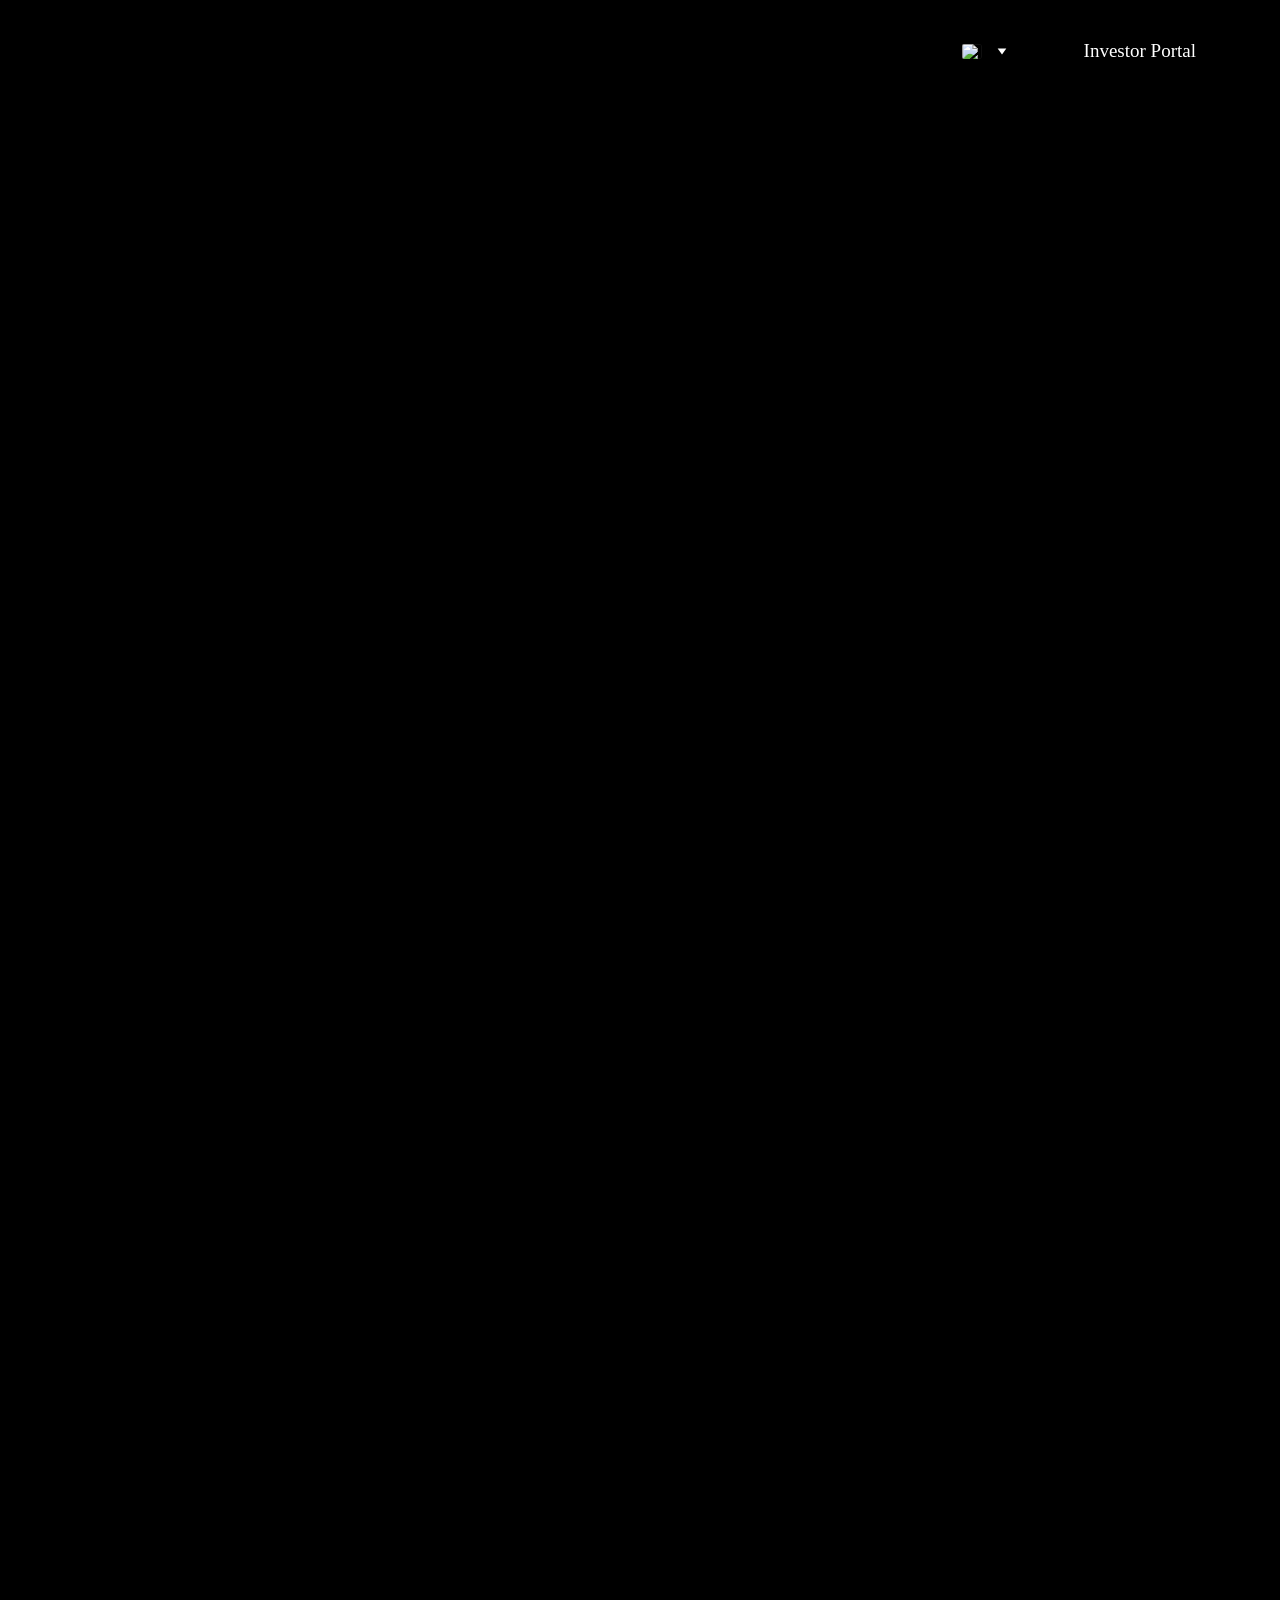
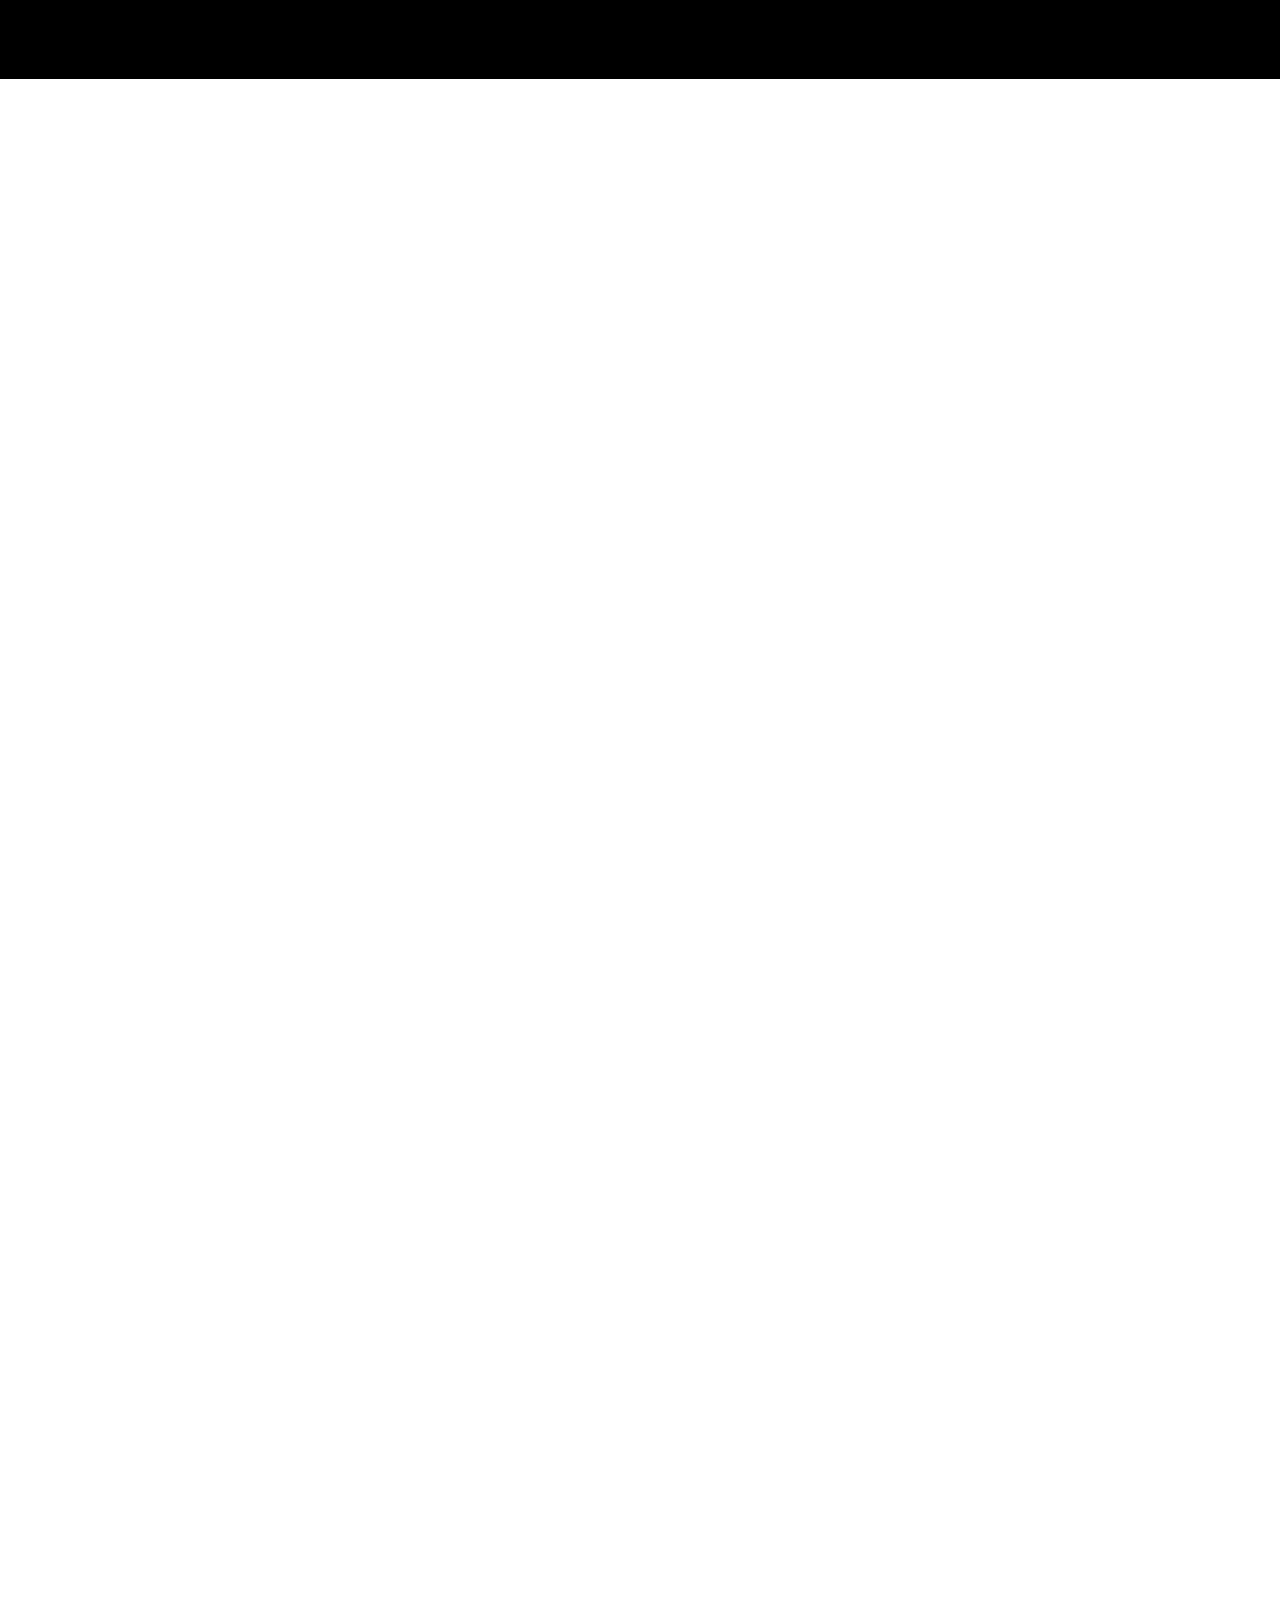
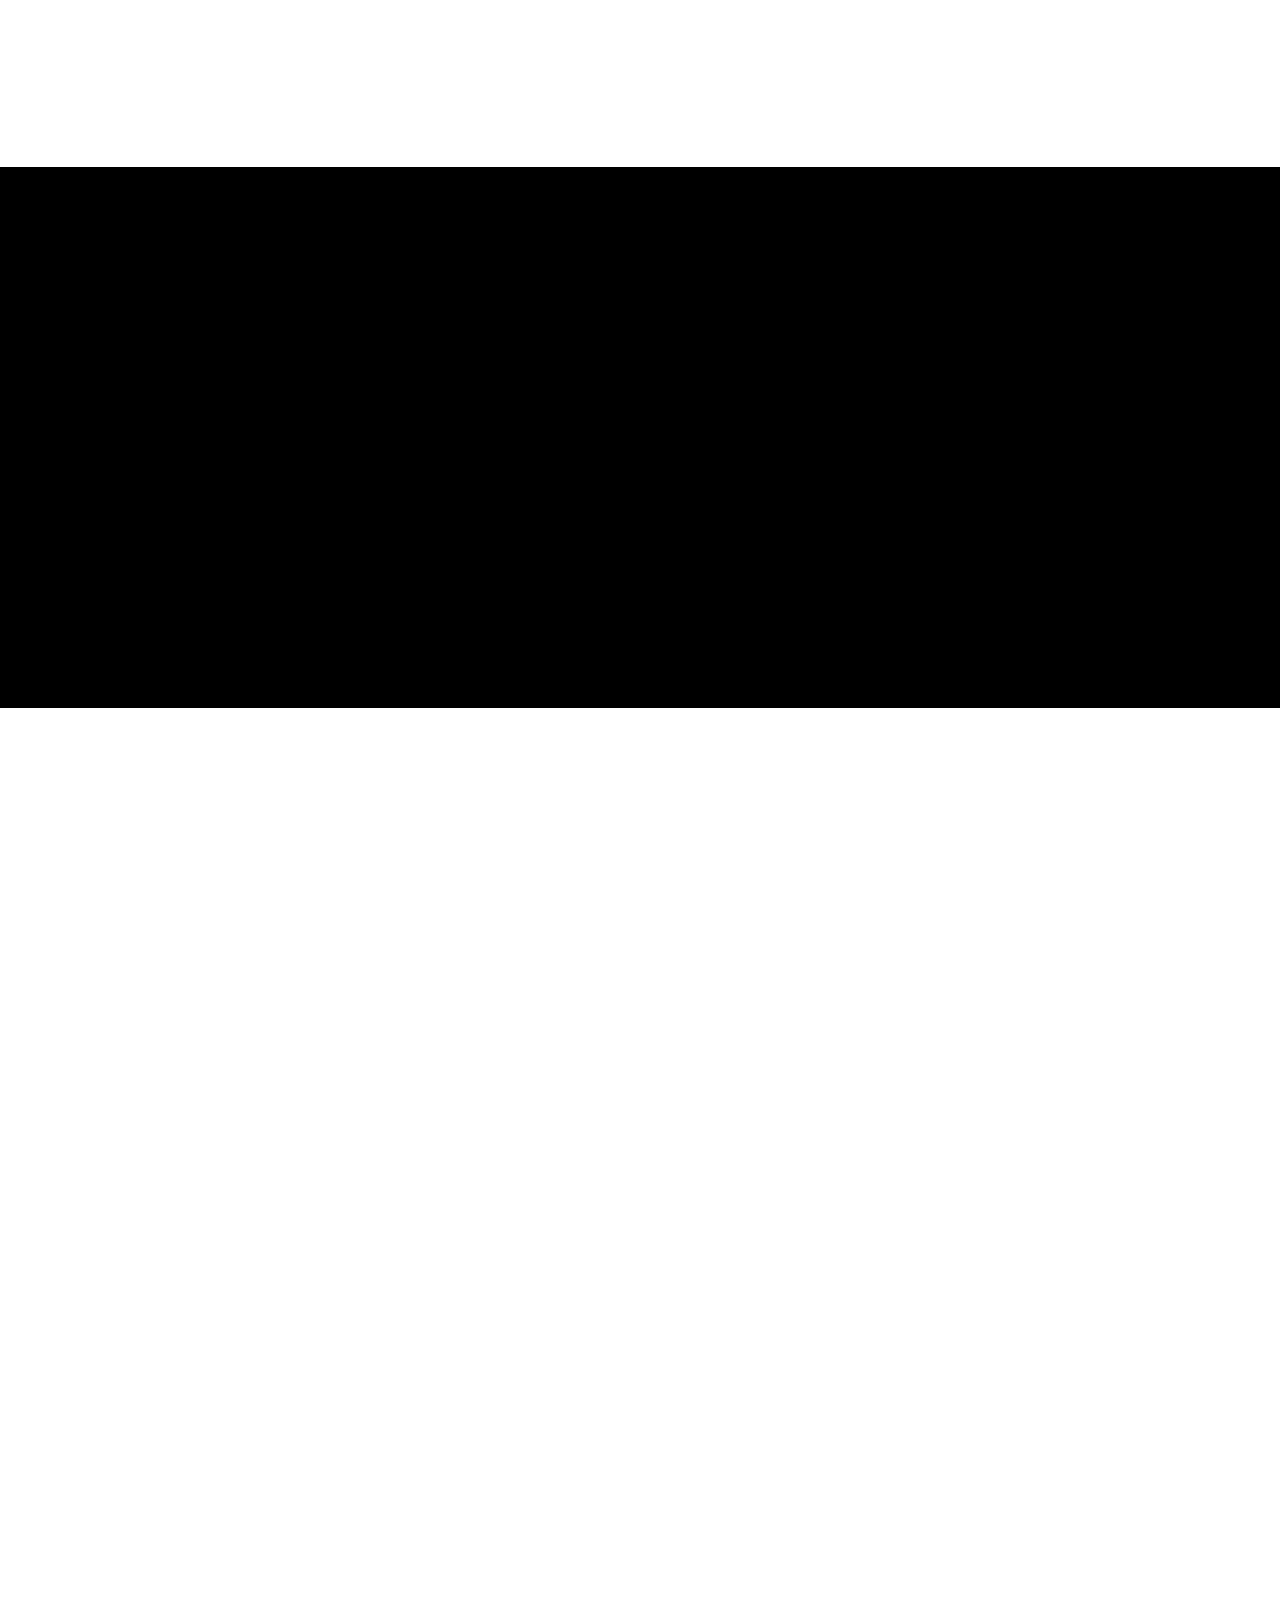
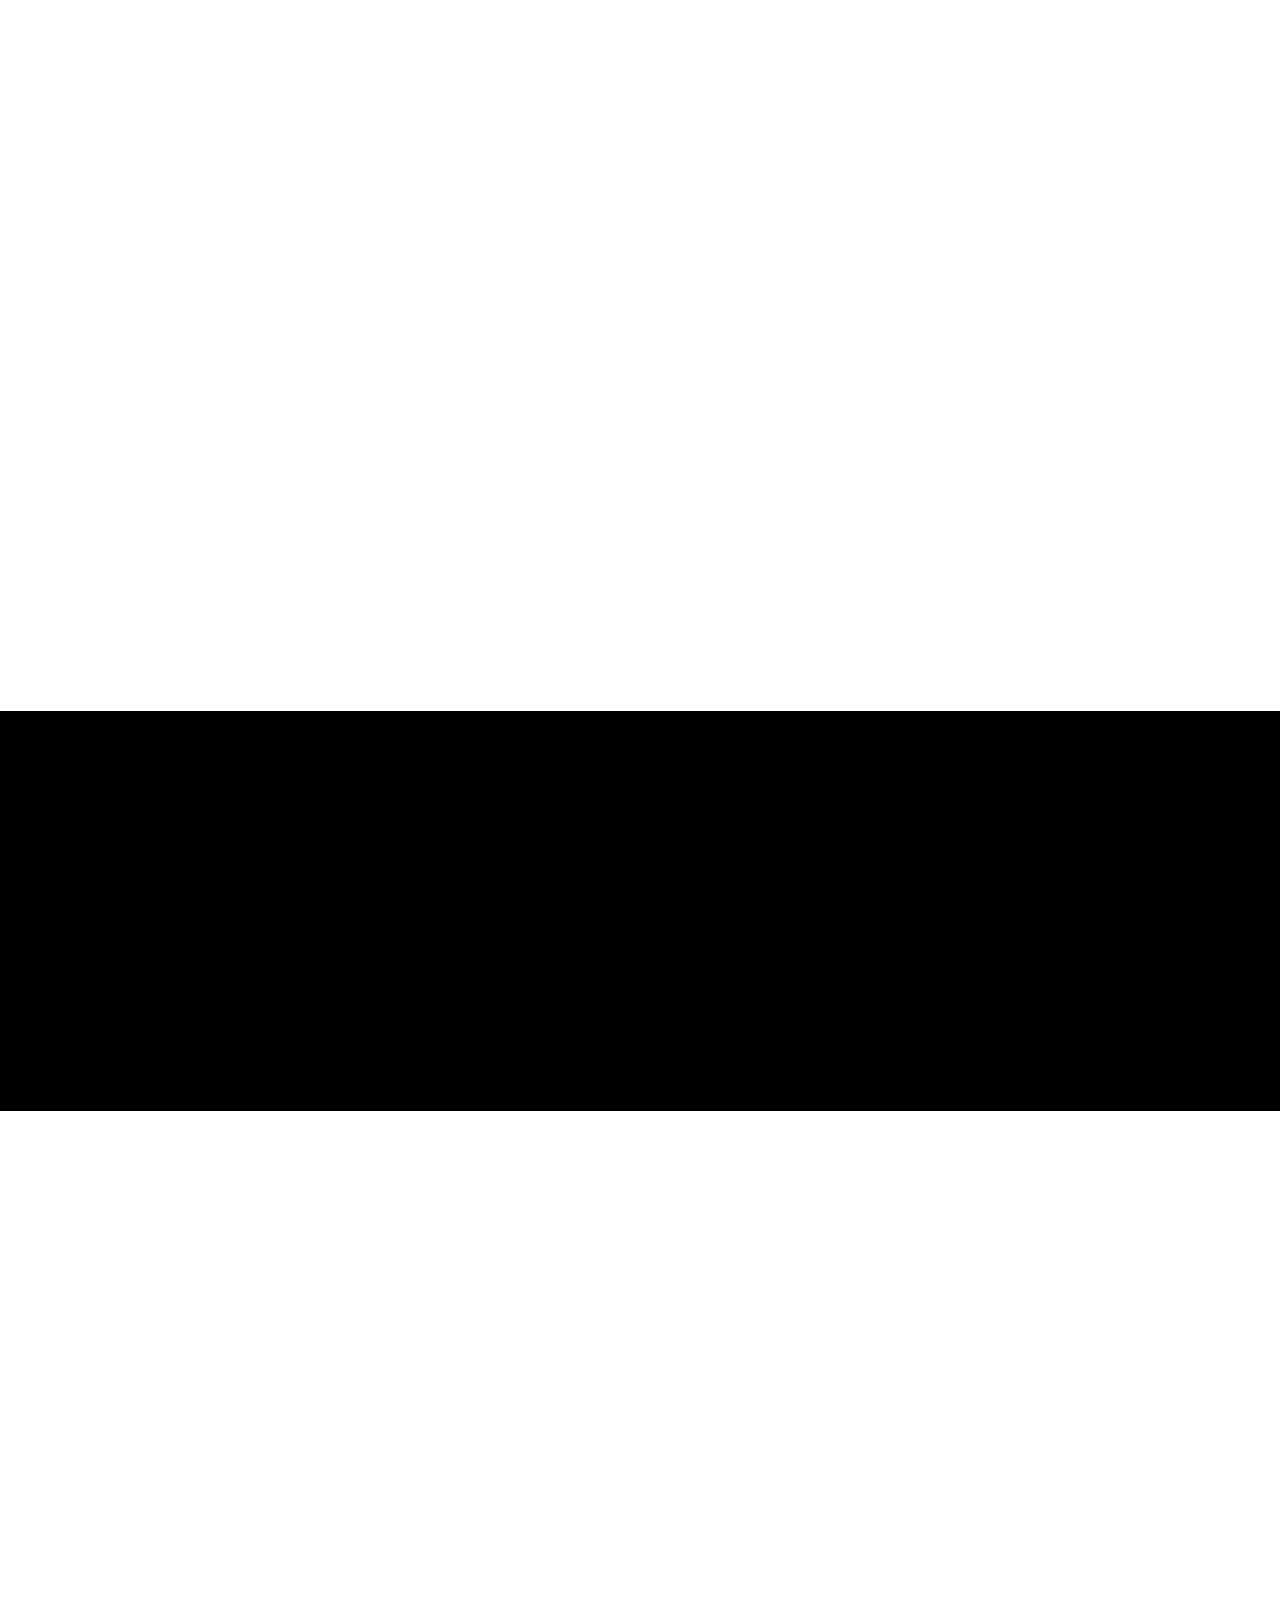
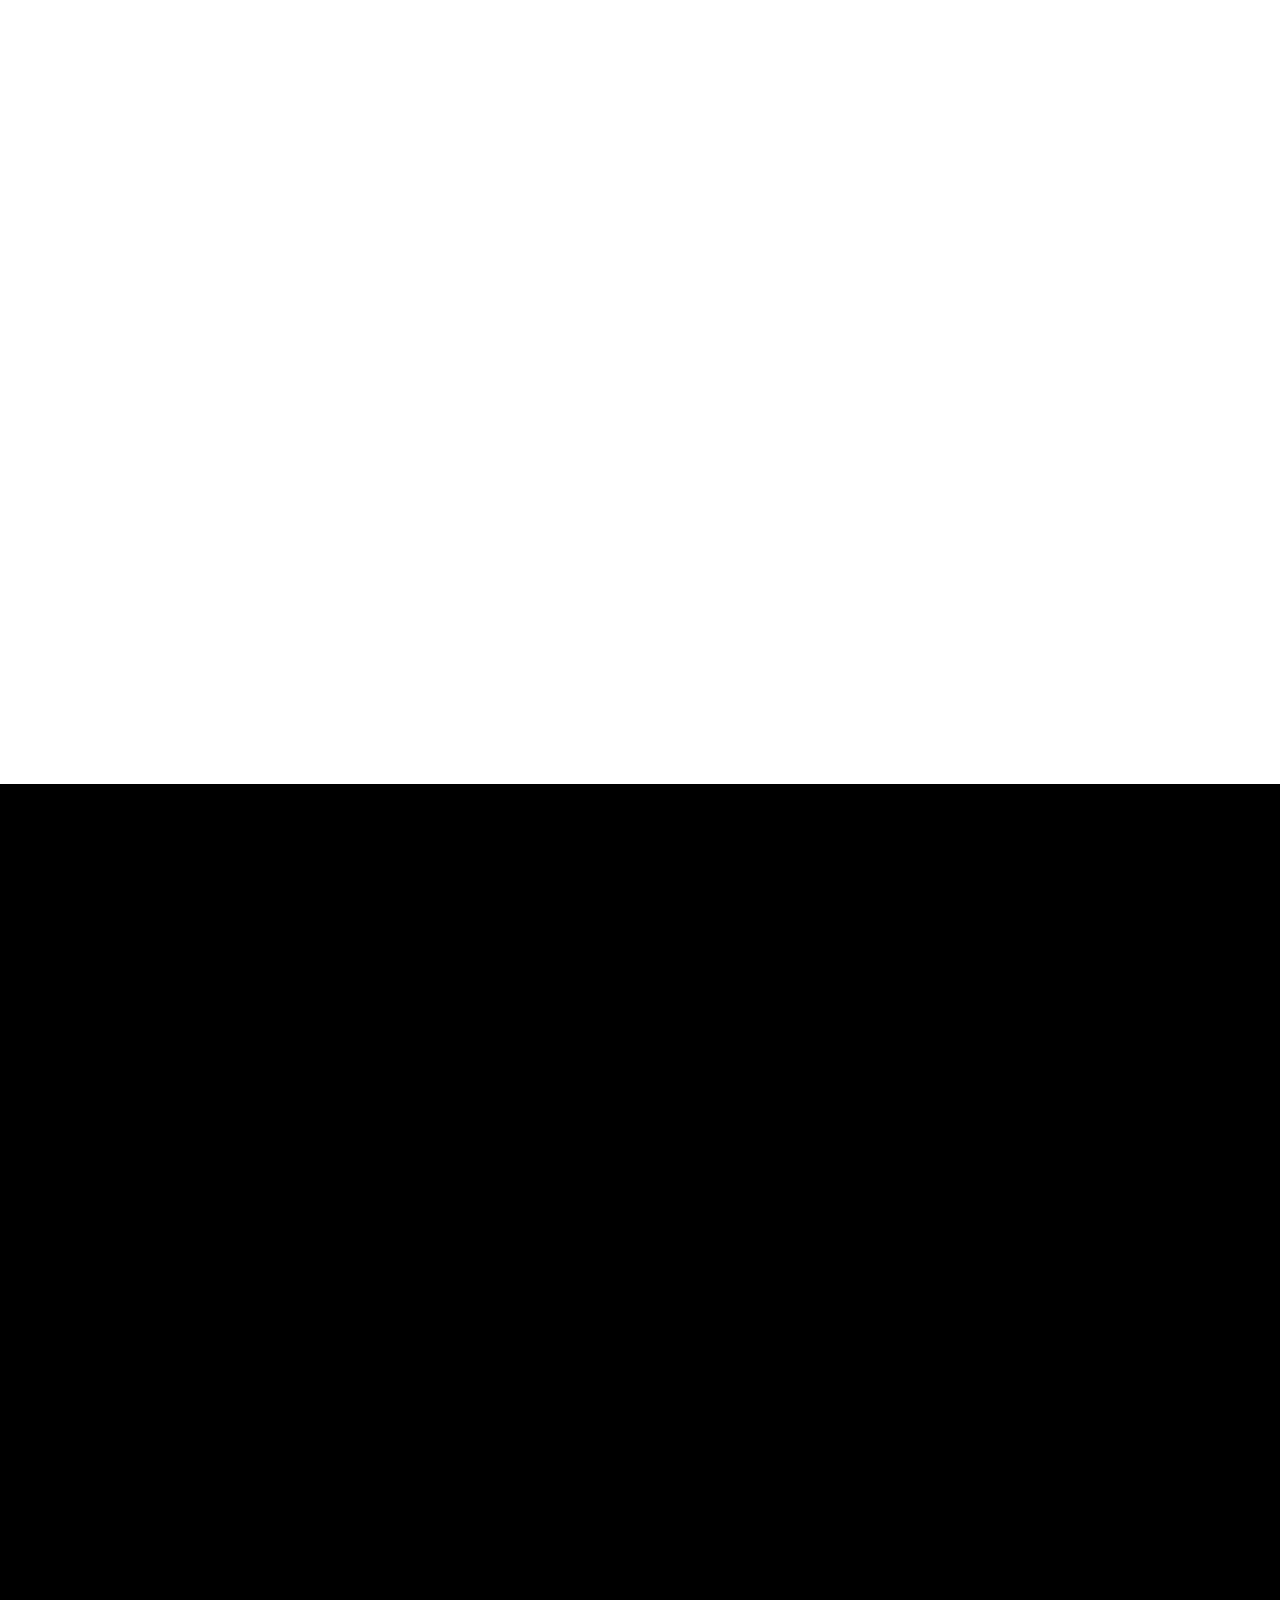
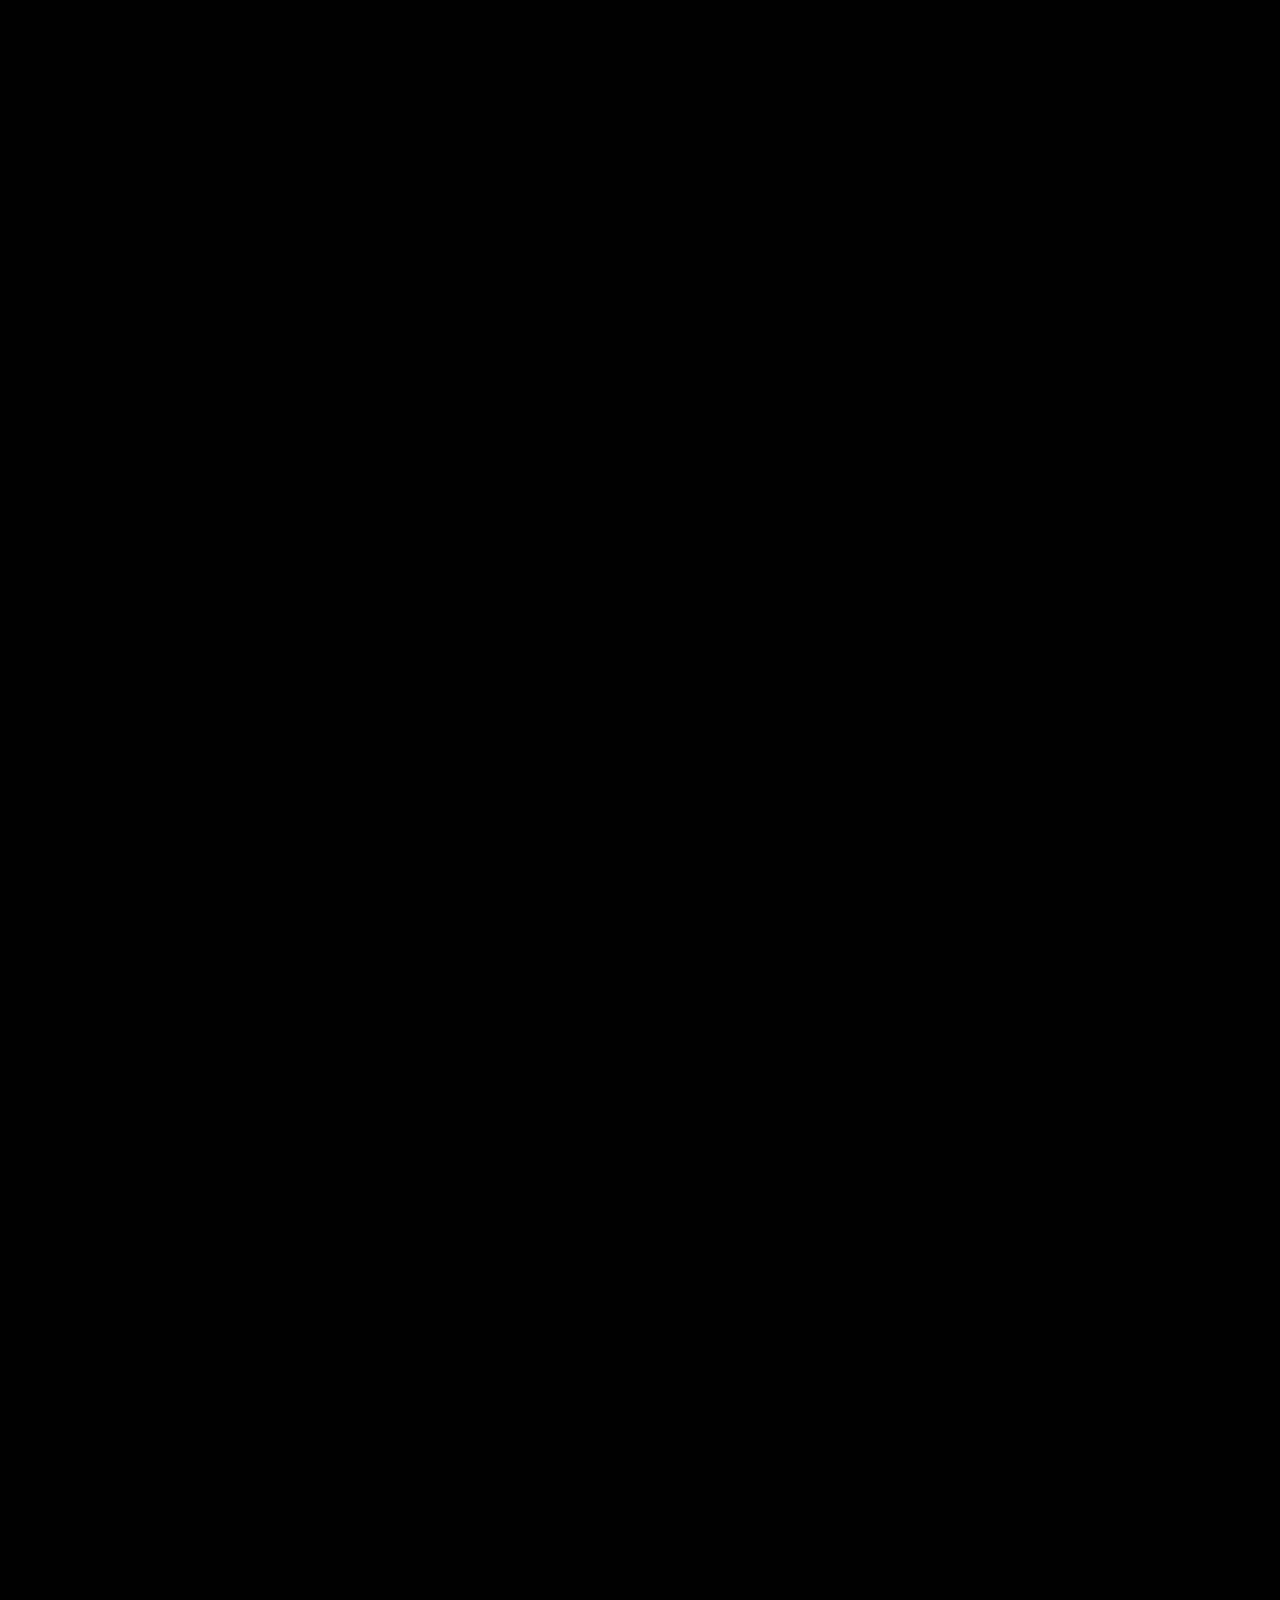
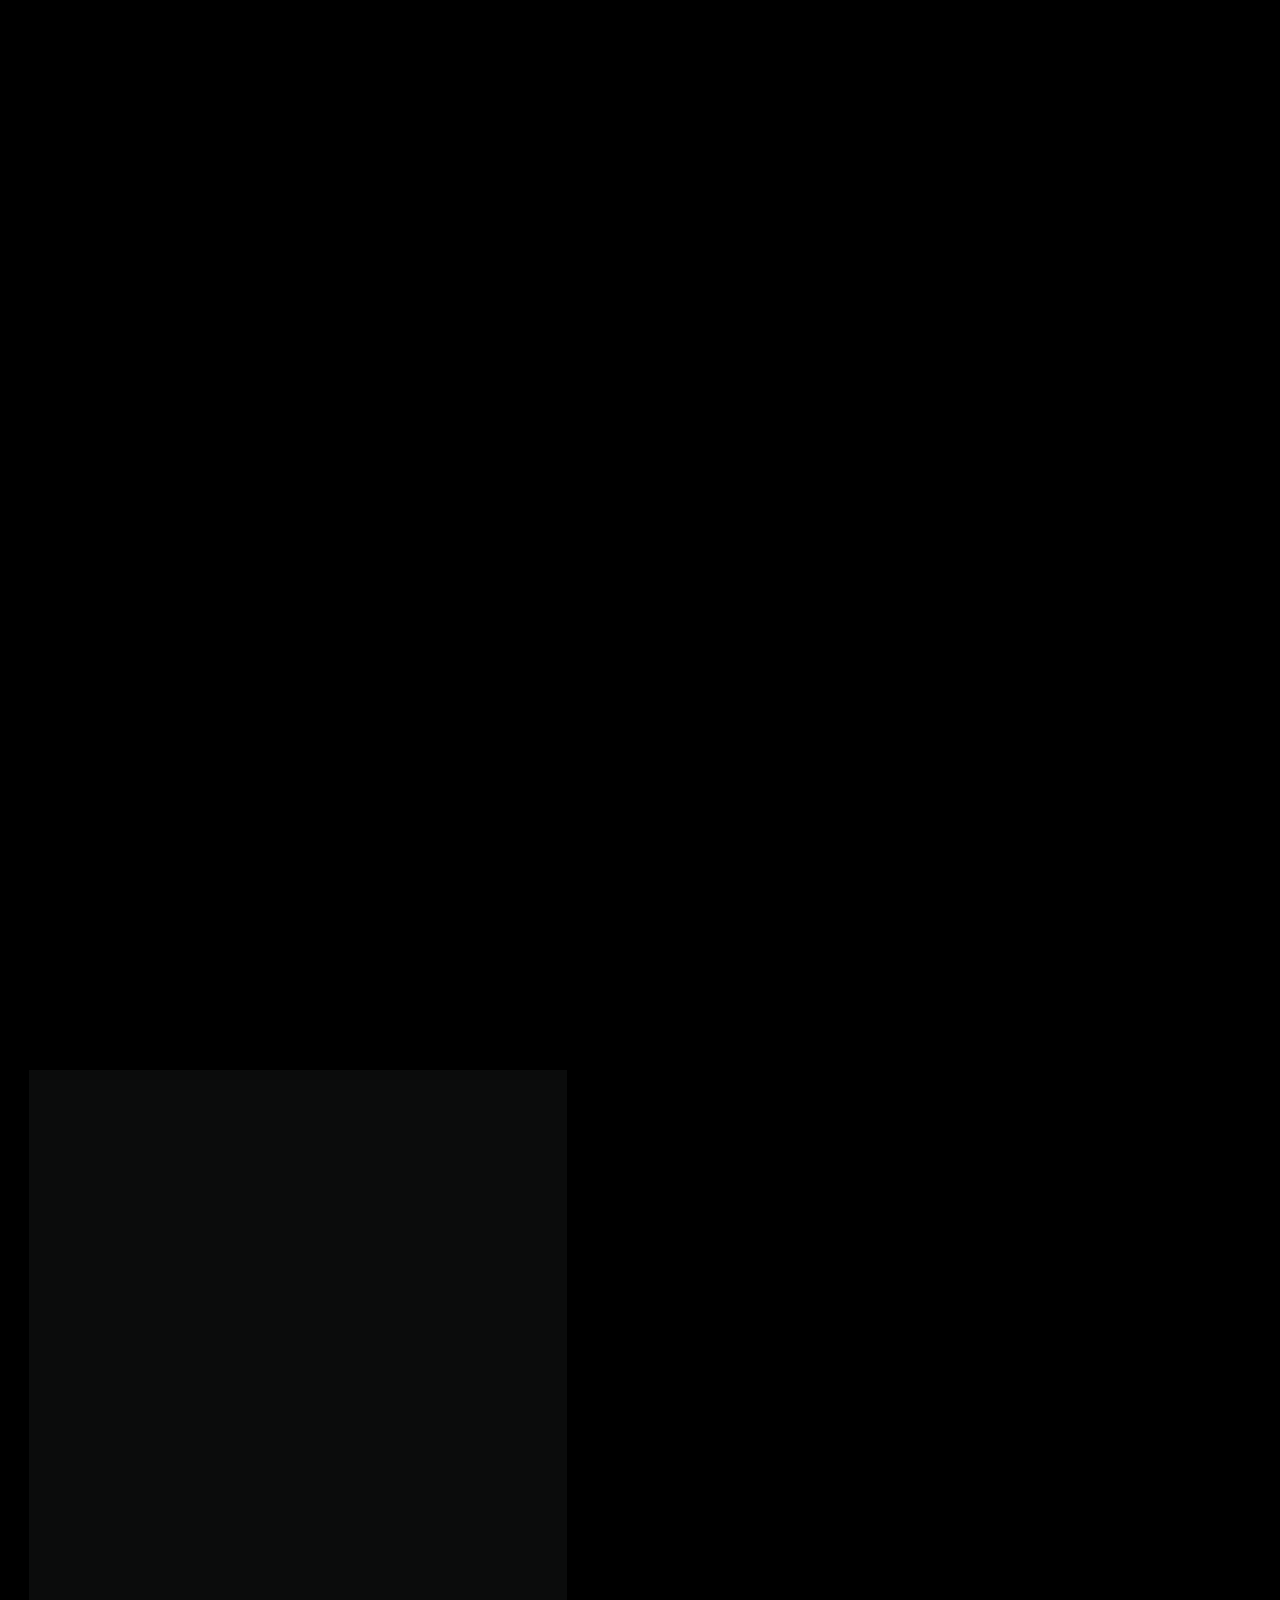
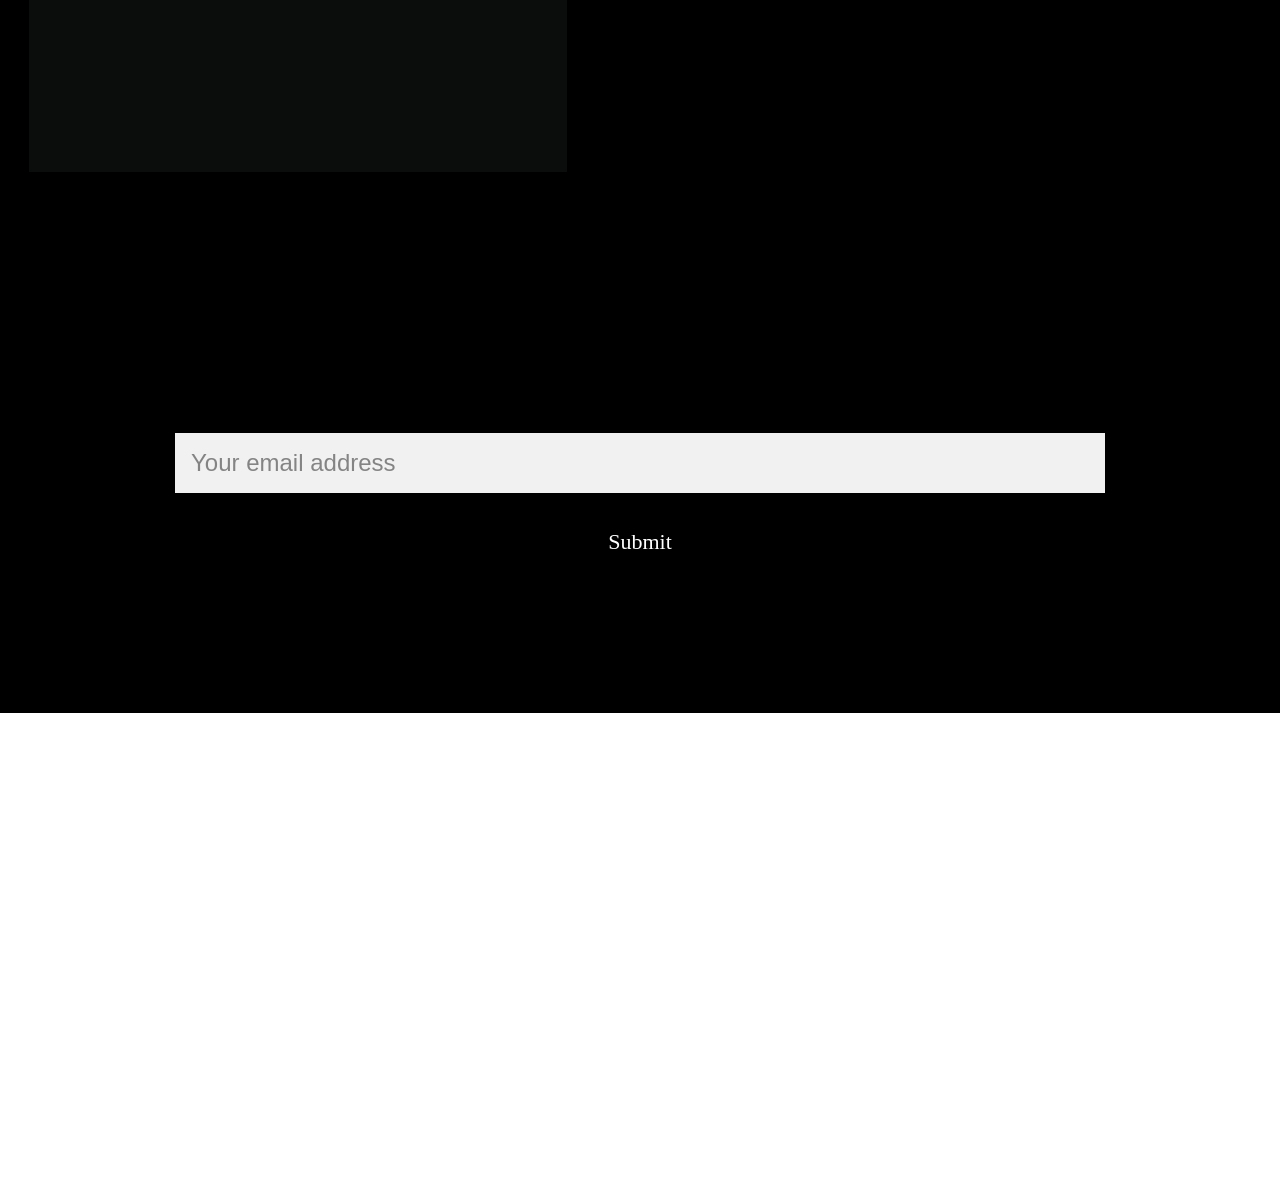
==== index.html @ 1dcb0bf4 "Initial commit: QuantumCrypto static site" ====
<!DOCTYPE html><html lang="en-GB"> <head><meta charset="utf-8"><meta name="viewport" content="width=device-width, initial-scale=1.0"><meta name="generator" content="Hostinger Website Builder"><script type="application/ld+json">{"@context":"https://schema.org/","name":"About","url":"https://jp.jerrypsy.top/quantumcrypto/","inLanguage":"en-GB","@type":"WebSite"}</script><!--[--><link rel="preconnect" href="/quantumcrypto/assets.zyrosite.com"><!----><!----><!----><!----><!--[--><link rel="alternate" hreflang="x-default" href="/quantumcrypto/"><link rel="alternate" hreflang="en" href="/quantumcrypto/"><link rel="alternate" hreflang="zh" href="/quantumcrypto/zh/"><!--]--><link href="/quantumcrypto/cdn.zyrosite.com/u1/google-fonts/font-faces.css" rel="preconnect" crossorigin="true"><link href="/quantumcrypto/cdn.zyrosite.com/u1/google-fonts/font-faces.css" rel="preload" as="style"><link href="/quantumcrypto/cdn.zyrosite.com/u1/google-fonts/font-faces.css" rel="stylesheet" referrerpolicy="no-referrer"><title>About</title><!----><link rel="icon" size="16x16" href="data:;base64,iVBORw0KGgo="><link rel="icon" size="32x32" href="data:;base64,iVBORw0KGgo="><link rel="icon" size="192x192" href="data:;base64,iVBORw0KGgo="><link rel="apple-touch-icon" href="data:;base64,iVBORw0KGgo="><meta content="https://jp.jerrypsy.top/quantumcrypto/" property="og:url"><link rel="canonical" href="/quantumcrypto/"><meta content="About" property="og:title"><meta name="twitter:title" content="About"><meta content="website" property="og:type"><!----><!----><!----><!----><meta property="og:image"><meta name="twitter:image"><meta content="" property="og:image:alt"><meta content="" name="twitter:image:alt"><meta name="twitter:card" content="summary_large_image"><!----><!--]--><style>
	
		@font-face {
			font-family: Basis Grotesque Arabic Pro Lt Regular;
			src: url('/quantumcrypto/assets.zyrosite.com/Awv4Vl5gaViG4ZW0/Basis Grotesque Arabic Pro Lt Regular.woff2') format('woff2');
			font-display: swap;
		}
	</style><link rel="prefetch" href="/quantumcrypto/assets.zyrosite.com/Awv4Vl5gaViG4ZW0/traffic.txt"><script>(function(){const postDate = null;

			const currentDate = new Date().setHours(0, 0, 0, 0);
			const postPublishDate = new Date(postDate).setHours(0, 0, 0, 0);

			if (postPublishDate && currentDate < postPublishDate) {
				window.location.replace('/quantumcrypto/');
			}
		})();</script><link rel="stylesheet" href="_astro-1779678208088/_..D9s3Ry08.css">
<link rel="stylesheet" href="_astro-1779678208088/cookieconsent.CpXrOrr9.css">
<link rel="stylesheet" href="_astro-1779678208088/Page.DWsMedUh.css">
<style>:root{--color-meteorite-dark: #2f1c6a;--color-meteorite-dark-2: #1F1346;--color-meteorite: #8c85ff;--color-meteorite-light: #d5dfff;--color-primary-dark: #5025d1;--color-primary: #673de6;--color-primary-light: #ebe4ff;--color-primary-charts: #B39EF3;--color-danger-dark: #d63163;--color-danger: #fc5185;--color-danger-light: #ffe8ef;--color-danger-charts: #FEA8C2;--color-warning-dark: #fea419;--color-warning-dark-2: #9F6000;--color-warning-charts: #FFD28C;--color-warning: #ffcd35;--color-warning-light: #fff8e2;--color-success-dark: #008361;--color-success: #00b090;--color-success-light: #def4f0;--color-dark: #1d1e20;--color-black: #18181a;--color-gray-dark: #36344d;--color-gray: #727586;--color-gray-border: #dadce0;--color-gray-light: #f2f3f6;--color-light: #fff;--color-azure: #357df9;--color-azure-light: #e3ebf9;--color-azure-dark: #265ab2;--color-indigo: #6366F1;--color-neutral-200: #D8DAE0}.whats-app-bubble{position:fixed;z-index:19;display:flex;right:20px;bottom:24px;cursor:pointer;border-radius:100px;box-shadow:#00000026 0 4px 12px}#wtpQualitySign_fixedCSS,#wtpQualitySign_popupCSS{bottom:10px!important}#wtpQualitySign_fixedCSS{z-index:17!important}#wtpQualitySign_popupCSS{z-index:18!important}
</style></head> <body> <div> <style>astro-island,astro-slot,astro-static-slot{display:contents}</style><script>(()=>{var e=async t=>{await(await t())()};(self.Astro||(self.Astro={})).only=e;window.dispatchEvent(new Event("astro:only"));})();</script><script>(()=>{var g=Object.defineProperty;var w=(c,s,d)=>s in c?g(c,s,{enumerable:!0,configurable:!0,writable:!0,value:d}):c[s]=d;var l=(c,s,d)=>w(c,typeof s!="symbol"?s+"":s,d);var E=new Set(["__proto__","constructor","prototype"]);{let c={0:t=>y(t),1:t=>d(t),2:t=>new RegExp(t),3:t=>new Date(t),4:t=>new Map(d(t)),5:t=>new Set(d(t)),6:t=>BigInt(t),7:t=>new URL(t),8:t=>new Uint8Array(t),9:t=>new Uint16Array(t),10:t=>new Uint32Array(t),11:t=>Number.POSITIVE_INFINITY*t},s=t=>{let[p,e]=t;return p in c?c[p](e):void 0},d=t=>t.map(s),y=t=>typeof t!="object"||t===null?t:Object.fromEntries(Object.entries(t).map(([p,e])=>[p,s(e)]));class f extends HTMLElement{constructor(){super(...arguments);l(this,"Component");l(this,"hydrator");l(this,"hydrate",async()=>{var b;if(!this.hydrator||!this.isConnected)return;let e=(b=this.parentElement)==null?void 0:b.closest("astro-island[ssr]");if(e){e.addEventListener("astro:hydrate",this.hydrate,{once:!0});return}let n=this.querySelectorAll("astro-slot"),r={},i=this.querySelectorAll("template[data-astro-template]");for(let o of i){let a=o.closest(this.tagName);a!=null&&a.isSameNode(this)&&(r[o.getAttribute("data-astro-template")||"default"]=o.innerHTML,o.remove())}for(let o of n){let a=o.closest(this.tagName);a!=null&&a.isSameNode(this)&&(r[o.getAttribute("name")||"default"]=o.innerHTML)}let u;try{u=this.hasAttribute("props")?y(JSON.parse(this.getAttribute("props"))):{}}catch(o){let a=this.getAttribute("component-url")||"<unknown>",v=this.getAttribute("component-export");throw v&&(a+=` (export ${v})`),console.error(`[hydrate] Error parsing props for component ${a}`,this.getAttribute("props"),o),o}let h;await this.hydrator(this)(this.Component,u,r,{client:this.getAttribute("client")}),this.removeAttribute("ssr"),this.dispatchEvent(new CustomEvent("astro:hydrate"))});l(this,"unmount",()=>{this.isConnected||this.dispatchEvent(new CustomEvent("astro:unmount"))})}disconnectedCallback(){document.removeEventListener("astro:after-swap",this.unmount),document.addEventListener("astro:after-swap",this.unmount,{once:!0})}connectedCallback(){if(!this.hasAttribute("await-children")||document.readyState==="interactive"||document.readyState==="complete")this.childrenConnectedCallback();else{let e=()=>{document.removeEventListener("DOMContentLoaded",e),n.disconnect(),this.childrenConnectedCallback()},n=new MutationObserver(()=>{var r;((r=this.lastChild)==null?void 0:r.nodeType)===Node.COMMENT_NODE&&this.lastChild.nodeValue==="astro:end"&&(this.lastChild.remove(),e())});n.observe(this,{childList:!0}),document.addEventListener("DOMContentLoaded",e)}}async childrenConnectedCallback(){let e=this.getAttribute("before-hydration-url");e&&await import(e),this.start()}getRetryImportUrl(e){let n=new URL(e,document.baseURI),r=`astro-retry=${Date.now()}`,i=n.hash.replace(/^#/,"");return n.hash=i?`${i}&${r}`:r,n.toString()}async importWithRetry(e){try{return await import(e)}catch(n){return await new Promise(r=>setTimeout(r,1e3)),import(this.getRetryImportUrl(e))}}handleHydrationError(e){let n=this.getAttribute("component-url"),r=new CustomEvent("astro:hydration-error",{cancelable:!0,bubbles:!0,composed:!0,detail:{error:e,componentUrl:n}});this.dispatchEvent(r)&&console.error(`[astro-island] Error hydrating ${n}`,e)}async start(){let e=JSON.parse(this.getAttribute("opts")),n=this.getAttribute("client");if(Astro[n]===void 0){window.addEventListener(`astro:${n}`,()=>this.start(),{once:!0});return}try{await Astro[n](async()=>{let r=this.getAttribute("renderer-url");try{let[i,{default:u}]=await Promise.all([this.importWithRetry(this.getAttribute("component-url")),r?this.importWithRetry(r):Promise.resolve({default:()=>()=>{}})]),h=this.getAttribute("component-export")||"default";if(h.includes(".")){this.Component=i;for(let m of h.split(".")){if(E.has(m)||!this.Component||typeof this.Component!="object"&&typeof this.Component!="function"||!Object.hasOwn(this.Component,m))throw new Error(`Invalid component export path: ${h}`);this.Component=this.Component[m]}}else{if(E.has(h))throw new Error(`Invalid component export path: ${h}`);this.Component=i[h]}return this.hydrator=u,this.hydrate}catch(i){return this.handleHydrationError(i),()=>{}}},e,this)}catch(r){this.handleHydrationError(r)}}attributeChangedCallback(){this.hydrate()}}l(f,"observedAttributes",["props"]),customElements.get("astro-island")||customElements.define("astro-island",f)}})();</script><astro-island uid="2avhWo" component-url="/quantumcrypto/_astro-1779678208088/ClientHead.BhQ41lFz.js" component-export="default" renderer-url="/quantumcrypto/_astro-1779678208088/client.CQ56Exff.js" props="{&quot;page-noindex&quot;:[0,false],&quot;canonical-url&quot;:[0,&quot;https://jp.jerrypsy.top/quantumcrypto/&quot;],&quot;site-meta&quot;:[0,{&quot;version&quot;:[0,201],&quot;template&quot;:[0,&quot;blick&quot;],&quot;defaultLocale&quot;:[0,&quot;en&quot;],&quot;isPrivateModeActive&quot;:[0,false],&quot;demoEcommerceStoreId&quot;:[0,&quot;demo_01G0E9P2R0CFTNBWEEFCEV8EG5&quot;],&quot;shouldAddWWWPrefixToDomain&quot;:[0,false]}],&quot;domain&quot;:[0,&quot;jp.jerrypsy.top&quot;]}" ssr client="only" opts="{&quot;name&quot;:&quot;ClientHead&quot;,&quot;value&quot;:&quot;vue&quot;}"></astro-island> <script>(()=>{var e=async t=>{await(await t())()};(self.Astro||(self.Astro={})).load=e;window.dispatchEvent(new Event("astro:load"));})();</script><astro-island uid="1h5pDb" prefix="s1" component-url="/quantumcrypto/_astro-1779678208088/Page.BWc3dWrf.js" component-export="default" renderer-url="/quantumcrypto/_astro-1779678208088/client.CQ56Exff.js" props="{&quot;pageData&quot;:[0,{&quot;pages&quot;:[0,{&quot;home&quot;:[0,{&quot;meta&quot;:[0,{&quot;noindex&quot;:[0,false],&quot;password&quot;:[0,&quot;&quot;],&quot;ogImageAlt&quot;:[0,&quot;&quot;],&quot;passwordDesign&quot;:[0,&quot;default&quot;],&quot;passwordBackText&quot;:[0,&quot;Back to&quot;],&quot;passwordButtonText&quot;:[0,&quot;Enter&quot;],&quot;passwordHeadingText&quot;:[0,&quot;Guest area&quot;],&quot;passwordSubheadingText&quot;:[0,&quot;Please enter the password to access the page&quot;],&quot;passwordPlaceholderText&quot;:[0,&quot;Type password&quot;]}],&quot;name&quot;:[0,&quot;About&quot;],&quot;slug&quot;:[0,&quot;&quot;],&quot;type&quot;:[0,&quot;default&quot;],&quot;blocks&quot;:[1,[[0,&quot;ztIhP7&quot;],[0,&quot;zORlYa&quot;],[0,&quot;zS3xAE&quot;],[0,&quot;zoub2s&quot;],[0,&quot;zMwqHc&quot;],[0,&quot;z_G1BY&quot;],[0,&quot;zd66z-&quot;],[0,&quot;zUptjw&quot;],[0,&quot;z0f278&quot;]]],&quot;hiddenSlots&quot;:[1,[]]}],&quot;zCx1x8&quot;:[0,{&quot;date&quot;:[0,&quot;2026-05-04T14:55:56.362Z&quot;],&quot;meta&quot;:[0,{&quot;title&quot;:[0,&quot;Your blog post&quot;],&quot;ogImageAlt&quot;:[0,&quot;a man riding a skateboard down the side of a ramp&quot;],&quot;description&quot;:[0,&quot;Blog post description.&quot;],&quot;ogImagePath&quot;:[0,&quot;photo-1563164232-b6ee5dd3e821?auto=format&amp;fit=crop&amp;w=3600&amp;h=2160&quot;],&quot;ogImageOrigin&quot;:[0,&quot;unsplash&quot;]}],&quot;name&quot;:[0,&quot;Your blog post&quot;],&quot;slug&quot;:[0,&quot;blog-post1&quot;],&quot;type&quot;:[0,&quot;blog&quot;],&quot;blocks&quot;:[1,[[0,&quot;z8koi1&quot;],[0,&quot;zar0hz&quot;]]],&quot;isDraft&quot;:[0,false],&quot;categories&quot;:[1,[]],&quot;coverImageAlt&quot;:[0,&quot;a man riding a skateboard down the side of a ramp&quot;],&quot;minutesToRead&quot;:[0,&quot;1&quot;],&quot;coverImagePath&quot;:[0,&quot;photo-1563164232-b6ee5dd3e821?auto=format&amp;fit=crop&amp;w=3600&amp;h=2160&quot;],&quot;coverImageOrigin&quot;:[0,&quot;unsplash&quot;]}],&quot;zs9x58&quot;:[0,{&quot;date&quot;:[0,&quot;2026-05-04T14:55:56.363Z&quot;],&quot;meta&quot;:[0,{&quot;title&quot;:[0,&quot;Your blog post&quot;],&quot;ogImageAlt&quot;:[0,&quot;worm&#39;s-eye view photography of concrete building&quot;],&quot;description&quot;:[0,&quot;Blog post description.&quot;],&quot;ogImagePath&quot;:[0,&quot;photo-1483366774565-c783b9f70e2c?auto=format&amp;amp;fit=crop&amp;amp;w=861&amp;amp&quot;],&quot;ogImageOrigin&quot;:[0,&quot;unsplash&quot;]}],&quot;name&quot;:[0,&quot;Your blog post&quot;],&quot;slug&quot;:[0,&quot;blog-post3&quot;],&quot;type&quot;:[0,&quot;blog&quot;],&quot;blocks&quot;:[1,[[0,&quot;zcKb_6&quot;],[0,&quot;zyoaWc&quot;]]],&quot;isDraft&quot;:[0,false],&quot;categories&quot;:[1,[]],&quot;coverImageAlt&quot;:[0,&quot;worm&#39;s-eye view photography of concrete building&quot;],&quot;minutesToRead&quot;:[0,&quot;1&quot;],&quot;coverImagePath&quot;:[0,&quot;photo-1483366774565-c783b9f70e2c?auto=format&amp;amp;fit=crop&amp;amp;w=861&amp;amp&quot;],&quot;coverImageOrigin&quot;:[0,&quot;unsplash&quot;]}],&quot;zx8VQi&quot;:[0,{&quot;date&quot;:[0,&quot;2026-05-04T14:55:56.362Z&quot;],&quot;meta&quot;:[0,{&quot;title&quot;:[0,&quot;Your blog post&quot;],&quot;ogImageAlt&quot;:[0,&quot;white concrete building during daytime&quot;],&quot;description&quot;:[0,&quot;Blog post description.&quot;],&quot;ogImagePath&quot;:[0,&quot;photo-1586522471252-68f4b108ff2a?auto=format&amp;fit=crop&amp;w=3600&amp;h=2160&quot;],&quot;ogImageOrigin&quot;:[0,&quot;unsplash&quot;]}],&quot;name&quot;:[0,&quot;Your blog post&quot;],&quot;slug&quot;:[0,&quot;blog-post2&quot;],&quot;type&quot;:[0,&quot;blog&quot;],&quot;blocks&quot;:[1,[[0,&quot;z10xxD&quot;],[0,&quot;zPERtU&quot;]]],&quot;isDraft&quot;:[0,false],&quot;categories&quot;:[1,[]],&quot;coverImageAlt&quot;:[0,&quot;white concrete building during daytime&quot;],&quot;minutesToRead&quot;:[0,&quot;1&quot;],&quot;coverImagePath&quot;:[0,&quot;photo-1586522471252-68f4b108ff2a?auto=format&amp;fit=crop&amp;w=3600&amp;h=2160&quot;],&quot;coverImageOrigin&quot;:[0,&quot;unsplash&quot;]}]}],&quot;blocks&quot;:[0,{&quot;header&quot;:[0,{&quot;slot&quot;:[0,&quot;header&quot;],&quot;type&quot;:[0,&quot;BlockNavigation&quot;],&quot;mobile&quot;:[0,{&quot;height&quot;:[0,103],&quot;logoHeight&quot;:[0,20]}],&quot;desktop&quot;:[0,{&quot;height&quot;:[0,103],&quot;logoHeight&quot;:[0,70]}],&quot;settings&quot;:[0,{&quot;styles&quot;:[0,{&quot;width&quot;:[0,&quot;1240px&quot;],&quot;padding&quot;:[0,&quot;24px 16px 24px 16px&quot;],&quot;m-padding&quot;:[0,&quot;24px 16px 24px 16px&quot;],&quot;logo-width&quot;:[0,&quot;250px&quot;],&quot;cartIconSize&quot;:[0,&quot;24px&quot;],&quot;link-spacing&quot;:[0,&quot;32px&quot;],&quot;m-logo-width&quot;:[0,&quot;70px&quot;],&quot;m-link-spacing&quot;:[0,&quot;20px&quot;],&quot;element-spacing&quot;:[0,&quot;30px&quot;],&quot;contrastBackgroundColor&quot;:[0,&quot;rgb(31, 31, 31)&quot;]}],&quot;cartText&quot;:[0,&quot;Shopping bag&quot;],&quot;isSticky&quot;:[0,true],&quot;showLogo&quot;:[0,false],&quot;headerLayout&quot;:[0,&quot;desktop-1&quot;],&quot;isCartVisible&quot;:[0,true],&quot;logoImagePath&quot;:[0,&quot;a-aeao2-A85exRvxRBF9RRa0.png&quot;],&quot;mHeaderLayout&quot;:[0,&quot;mobile-1&quot;],&quot;logoImageOrigin&quot;:[0,&quot;assets&quot;],&quot;selectedLogoType&quot;:[0,&quot;image&quot;],&quot;mobileLinksAlignment&quot;:[0,&quot;right&quot;],&quot;isLanguageSwitcherHidden&quot;:[0,false]}],&quot;zindexes&quot;:[1,[[0,&quot;zin4eh&quot;]]],&quot;background&quot;:[0,{&quot;color&quot;:[0,&quot;rgb(0, 0, 0)&quot;],&quot;current&quot;:[0,&quot;color&quot;],&quot;isTransparent&quot;:[0,true]}],&quot;components&quot;:[1,[[0,&quot;zin4eh&quot;]]],&quot;logoAspectRatio&quot;:[0,3.622950819672131],&quot;navLinkTextColor&quot;:[0,&quot;rgb(255, 255, 255)&quot;],&quot;navLinkTextColorHover&quot;:[0,&quot;rgb(0, 0, 0)&quot;]}],&quot;z0f278&quot;:[0,{&quot;type&quot;:[0,&quot;BlockLayout&quot;],&quot;htmlId&quot;:[0,&quot;contact&quot;],&quot;mobile&quot;:[0,{&quot;minHeight&quot;:[0,20]}],&quot;desktop&quot;:[0,{&quot;minHeight&quot;:[0,501]}],&quot;settings&quot;:[0,{&quot;styles&quot;:[0,{&quot;block-padding&quot;:[0,&quot;16px 0 16px 0&quot;],&quot;m-block-padding&quot;:[0,&quot;16px&quot;]}]}],&quot;zindexes&quot;:[1,[[0,&quot;zESGHO&quot;],[0,&quot;zCymw6&quot;]]],&quot;background&quot;:[0,{&quot;color&quot;:[0,&quot;rgb(0, 0, 0)&quot;],&quot;current&quot;:[0,&quot;color&quot;]}],&quot;components&quot;:[1,[[0,&quot;zESGHO&quot;],[0,&quot;zCymw6&quot;]]]}],&quot;zMwqHc&quot;:[0,{&quot;type&quot;:[0,&quot;BlockLayout&quot;],&quot;htmlId&quot;:[0,&quot;raywong&quot;],&quot;mobile&quot;:[0,{&quot;minHeight&quot;:[0,291]}],&quot;desktop&quot;:[0,{&quot;minHeight&quot;:[0,400]}],&quot;settings&quot;:[0,{&quot;styles&quot;:[0,{&quot;rows&quot;:[0,12],&quot;width&quot;:[0,&quot;1224px&quot;],&quot;row-gap&quot;:[0,&quot;16px&quot;],&quot;row-size&quot;:[0,&quot;48px&quot;],&quot;column-gap&quot;:[0,&quot;24px&quot;],&quot;block-padding&quot;:[0,&quot;0px 0px 0px 0px&quot;],&quot;m-block-padding&quot;:[0,&quot;0px 16px 82px 16px&quot;],&quot;oldContentWidth&quot;:[0,&quot;1600px&quot;]}]}],&quot;zindexes&quot;:[1,[[0,&quot;ze7gFs&quot;]]],&quot;background&quot;:[0,{&quot;color&quot;:[0,&quot;rgb(0, 0, 0)&quot;],&quot;current&quot;:[0,&quot;color&quot;]}],&quot;components&quot;:[1,[[0,&quot;ze7gFs&quot;]]],&quot;shouldKeepGridVisible&quot;:[0,true]}],&quot;zORlYa&quot;:[0,{&quot;type&quot;:[0,&quot;BlockLayout&quot;],&quot;htmlId&quot;:[0,&quot;abouus&quot;],&quot;mobile&quot;:[0,{&quot;minHeight&quot;:[0,197]}],&quot;desktop&quot;:[0,{&quot;minHeight&quot;:[0,1688]}],&quot;settings&quot;:[0,{&quot;styles&quot;:[0,{&quot;rows&quot;:[0,9],&quot;width&quot;:[0,&quot;1224px&quot;],&quot;row-gap&quot;:[0,&quot;16px&quot;],&quot;row-size&quot;:[0,&quot;48px&quot;],&quot;column-gap&quot;:[0,&quot;24px&quot;],&quot;block-padding&quot;:[0,&quot;16px 0px 16px 0px&quot;],&quot;m-block-padding&quot;:[0,&quot;60px 16px 72px 16px&quot;],&quot;oldContentWidth&quot;:[0,&quot;1600px&quot;]}]}],&quot;zindexes&quot;:[1,[[0,&quot;zP4aNg&quot;],[0,&quot;zP0jzb&quot;],[0,&quot;zgCeSo&quot;],[0,&quot;z1IlZ1&quot;],[0,&quot;zxliZX&quot;],[0,&quot;zQC6Rf&quot;],[0,&quot;zxurXG&quot;],[0,&quot;z0dfKh&quot;],[0,&quot;zPaNGV&quot;],[0,&quot;zgC96D&quot;],[0,&quot;zUo1at&quot;]]],&quot;background&quot;:[0,{&quot;color&quot;:[0,&quot;rgb(255, 255, 255)&quot;],&quot;current&quot;:[0,&quot;color&quot;]}],&quot;components&quot;:[1,[[0,&quot;zP4aNg&quot;],[0,&quot;zP0jzb&quot;],[0,&quot;zgCeSo&quot;],[0,&quot;z1IlZ1&quot;],[0,&quot;zxliZX&quot;],[0,&quot;zQC6Rf&quot;],[0,&quot;zxurXG&quot;],[0,&quot;z0dfKh&quot;],[0,&quot;zPaNGV&quot;],[0,&quot;zgC96D&quot;],[0,&quot;zUo1at&quot;]]],&quot;shouldKeepGridVisible&quot;:[0,true]}],&quot;zS3xAE&quot;:[0,{&quot;type&quot;:[0,&quot;BlockLayout&quot;],&quot;htmlId&quot;:[0,&quot;buildwealth&quot;],&quot;mobile&quot;:[0,{&quot;minHeight&quot;:[0,481]}],&quot;desktop&quot;:[0,{&quot;minHeight&quot;:[0,541]}],&quot;settings&quot;:[0,{&quot;styles&quot;:[0,{&quot;rows&quot;:[0,10],&quot;width&quot;:[0,&quot;1224px&quot;],&quot;row-gap&quot;:[0,&quot;16px&quot;],&quot;row-size&quot;:[0,&quot;48px&quot;],&quot;column-gap&quot;:[0,&quot;24px&quot;],&quot;block-padding&quot;:[0,&quot;16px 0px 16px 0px&quot;],&quot;m-block-padding&quot;:[0,&quot;60px 16px 60px 16px&quot;],&quot;oldContentWidth&quot;:[0,&quot;1600px&quot;]}]}],&quot;zindexes&quot;:[1,[[0,&quot;zXuzOe&quot;],[0,&quot;zdm7Cs&quot;],[0,&quot;zVBp60&quot;],[0,&quot;zn2tMZ&quot;],[0,&quot;z4tS9L&quot;],[0,&quot;z7JL22&quot;],[0,&quot;zUWooJ&quot;]]],&quot;background&quot;:[0,{&quot;color&quot;:[0,&quot;rgb(0, 0, 0)&quot;],&quot;current&quot;:[0,&quot;color&quot;]}],&quot;components&quot;:[1,[[0,&quot;zXuzOe&quot;],[0,&quot;zdm7Cs&quot;],[0,&quot;zVBp60&quot;],[0,&quot;zn2tMZ&quot;],[0,&quot;z4tS9L&quot;],[0,&quot;z7JL22&quot;],[0,&quot;zUWooJ&quot;]]],&quot;shouldKeepGridVisible&quot;:[0,true]}],&quot;zUptjw&quot;:[0,{&quot;type&quot;:[0,&quot;BlockLayout&quot;],&quot;htmlId&quot;:[0,&quot;news&quot;],&quot;mobile&quot;:[0,{&quot;minHeight&quot;:[0,633]}],&quot;desktop&quot;:[0,{&quot;minHeight&quot;:[0,1024]}],&quot;settings&quot;:[0,{&quot;styles&quot;:[0,{&quot;block-padding&quot;:[0,&quot;16px 0 16px 0&quot;],&quot;m-block-padding&quot;:[0,&quot;16px&quot;]}]}],&quot;zindexes&quot;:[1,[[0,&quot;zaFGYk&quot;],[0,&quot;zph8L8&quot;],[0,&quot;zt7imX&quot;],[0,&quot;zj9JU9&quot;],[0,&quot;zyY-Ry&quot;],[0,&quot;zF8Iw4&quot;],[0,&quot;zRjGph&quot;],[0,&quot;ziYVS1&quot;],[0,&quot;zlpMWw&quot;],[0,&quot;zNWPx4&quot;],[0,&quot;zPjqeU&quot;]]],&quot;attachment&quot;:[0,&quot;fixed&quot;],&quot;background&quot;:[0,{&quot;color&quot;:[0,&quot;rgb(0, 0, 0)&quot;],&quot;current&quot;:[0,&quot;color&quot;],&quot;gradient&quot;:[0,{&quot;angle&quot;:[0,135],&quot;colors&quot;:[1,[[0,{&quot;value&quot;:[0,&quot;rgb(23, 107, 224)&quot;]}],[0,{&quot;value&quot;:[0,&quot;rgb(143, 17, 168)&quot;]}]]],&quot;isAnimated&quot;:[0,false]}],&quot;overlay-opacity&quot;:[0,&quot;0.90&quot;]}],&quot;components&quot;:[1,[[0,&quot;zt7imX&quot;],[0,&quot;zj9JU9&quot;],[0,&quot;zyY-Ry&quot;],[0,&quot;zF8Iw4&quot;],[0,&quot;zRjGph&quot;],[0,&quot;ziYVS1&quot;],[0,&quot;zlpMWw&quot;],[0,&quot;zph8L8&quot;],[0,&quot;zaFGYk&quot;],[0,&quot;zNWPx4&quot;],[0,&quot;zPjqeU&quot;]]],&quot;initialBlockId&quot;:[0,&quot;zSPVpW&quot;]}],&quot;zWNhn9&quot;:[0,{&quot;slot&quot;:[0,&quot;footer&quot;],&quot;type&quot;:[0,&quot;BlockLayout&quot;],&quot;htmlId&quot;:[0,&quot;navigation&quot;],&quot;mobile&quot;:[0,{&quot;minHeight&quot;:[0,211]}],&quot;desktop&quot;:[0,{&quot;minHeight&quot;:[0,479]}],&quot;settings&quot;:[0,{&quot;styles&quot;:[0,{&quot;cols&quot;:[0,&quot;12&quot;],&quot;rows&quot;:[0,6],&quot;width&quot;:[0,&quot;1224px&quot;],&quot;m-rows&quot;:[0,&quot;1&quot;],&quot;col-gap&quot;:[0,&quot;24px&quot;],&quot;row-gap&quot;:[0,&quot;16px&quot;],&quot;row-size&quot;:[0,&quot;48px&quot;],&quot;column-gap&quot;:[0,&quot;24px&quot;],&quot;block-padding&quot;:[0,&quot;16px 0 16px 0&quot;],&quot;m-block-padding&quot;:[0,&quot;52px 16px 40px 16px&quot;],&quot;oldContentWidth&quot;:[0,&quot;1600px&quot;]}]}],&quot;zindexes&quot;:[1,[[0,&quot;zGM-Sf&quot;],[0,&quot;z4yCEh&quot;],[0,&quot;zLR2UX&quot;],[0,&quot;zI5n6A&quot;],[0,&quot;zXTTpN&quot;],[0,&quot;zBsKat&quot;],[0,&quot;zEFrHj&quot;],[0,&quot;zV3T3r&quot;],[0,&quot;zPcaDj&quot;],[0,&quot;z8NeGK&quot;],[0,&quot;zuoL3h&quot;],[0,&quot;zVyWND&quot;],[0,&quot;zpPl6K&quot;],[0,&quot;zqT41y&quot;],[0,&quot;zsqOHb&quot;],[0,&quot;zkm71I&quot;],[0,&quot;zBJJ0c&quot;],[0,&quot;zfhcad&quot;],[0,&quot;zXJ03u&quot;]]],&quot;background&quot;:[0,{&quot;color&quot;:[0,&quot;rgb(255, 255, 255)&quot;],&quot;current&quot;:[0,&quot;color&quot;]}],&quot;components&quot;:[1,[[0,&quot;zGM-Sf&quot;],[0,&quot;z4yCEh&quot;],[0,&quot;zLR2UX&quot;],[0,&quot;zI5n6A&quot;],[0,&quot;zXTTpN&quot;],[0,&quot;zBsKat&quot;],[0,&quot;zEFrHj&quot;],[0,&quot;zV3T3r&quot;],[0,&quot;zPcaDj&quot;],[0,&quot;z8NeGK&quot;],[0,&quot;zuoL3h&quot;],[0,&quot;zVyWND&quot;],[0,&quot;zpPl6K&quot;],[0,&quot;zqT41y&quot;],[0,&quot;zsqOHb&quot;],[0,&quot;zkm71I&quot;],[0,&quot;zBJJ0c&quot;],[0,&quot;zfhcad&quot;],[0,&quot;zXJ03u&quot;]]]}],&quot;z_G1BY&quot;:[0,{&quot;type&quot;:[0,&quot;BlockLayout&quot;],&quot;htmlId&quot;:[0,&quot;privatewealth&quot;],&quot;mobile&quot;:[0,{&quot;minHeight&quot;:[0,311]}],&quot;desktop&quot;:[0,{&quot;minHeight&quot;:[0,1273]}],&quot;settings&quot;:[0,{&quot;styles&quot;:[0,{&quot;rows&quot;:[0,5],&quot;width&quot;:[0,&quot;1224px&quot;],&quot;row-gap&quot;:[0,&quot;16px&quot;],&quot;row-size&quot;:[0,&quot;48px&quot;],&quot;column-gap&quot;:[0,&quot;24px&quot;],&quot;block-padding&quot;:[0,&quot;16px 0px 16px 0px&quot;],&quot;m-block-padding&quot;:[0,&quot;50px 16px 40px 16px&quot;],&quot;oldContentWidth&quot;:[0,&quot;1600px&quot;]}]}],&quot;zindexes&quot;:[1,[[0,&quot;zub6VL&quot;],[0,&quot;z9HHR5&quot;],[0,&quot;z_QjjH&quot;],[0,&quot;zHrfge&quot;],[0,&quot;zl8Zir&quot;]]],&quot;background&quot;:[0,{&quot;color&quot;:[0,&quot;rgb(255, 255, 255)&quot;],&quot;current&quot;:[0,&quot;color&quot;]}],&quot;components&quot;:[1,[[0,&quot;zub6VL&quot;],[0,&quot;z9HHR5&quot;],[0,&quot;z_QjjH&quot;],[0,&quot;zHrfge&quot;],[0,&quot;zl8Zir&quot;]]],&quot;shouldKeepGridVisible&quot;:[0,true]}],&quot;zd66z-&quot;:[0,{&quot;type&quot;:[0,&quot;BlockLayout&quot;],&quot;htmlId&quot;:[0,&quot;reports&quot;],&quot;mobile&quot;:[0,{&quot;minHeight&quot;:[0,20]}],&quot;desktop&quot;:[0,{&quot;minHeight&quot;:[0,3204]}],&quot;settings&quot;:[0,{&quot;styles&quot;:[0,{&quot;block-padding&quot;:[0,&quot;16px 0 16px 0&quot;],&quot;m-block-padding&quot;:[0,&quot;16px&quot;]}]}],&quot;zindexes&quot;:[1,[[0,&quot;z5jo7r&quot;],[0,&quot;zDBS43&quot;],[0,&quot;z5TZQi&quot;],[0,&quot;zul1uU&quot;],[0,&quot;zCzvBS&quot;],[0,&quot;zjevCT&quot;],[0,&quot;zaPV4o&quot;],[0,&quot;zCFkub&quot;],[0,&quot;zqc3se&quot;],[0,&quot;zLLRFa&quot;],[0,&quot;zt1b1D&quot;],[0,&quot;zOhpzz&quot;],[0,&quot;zS3j81&quot;],[0,&quot;zri_Aq&quot;],[0,&quot;zGAVeE&quot;],[0,&quot;zP9yA-&quot;],[0,&quot;zxyqYX&quot;],[0,&quot;zKBhvJ&quot;],[0,&quot;zUTfPa&quot;],[0,&quot;zEk1o3&quot;],[0,&quot;z9ZdoR&quot;],[0,&quot;z91ZgC&quot;],[0,&quot;zQsD2d&quot;],[0,&quot;zKgt0Y&quot;],[0,&quot;zxaBBe&quot;],[0,&quot;zQu-XS&quot;],[0,&quot;za4Bu8&quot;],[0,&quot;zgkpii&quot;],[0,&quot;zjdEpd&quot;],[0,&quot;zvrx_M&quot;]]],&quot;attachment&quot;:[0,&quot;fixed&quot;],&quot;background&quot;:[0,{&quot;color&quot;:[0,&quot;rgb(0, 0, 0)&quot;],&quot;current&quot;:[0,&quot;color&quot;],&quot;gradient&quot;:[0,{&quot;angle&quot;:[0,135],&quot;colors&quot;:[1,[[0,{&quot;value&quot;:[0,&quot;rgb(23, 107, 224)&quot;]}],[0,{&quot;value&quot;:[0,&quot;rgb(143, 17, 168)&quot;]}]]],&quot;isAnimated&quot;:[0,false]}],&quot;overlay-opacity&quot;:[0,&quot;0.90&quot;]}],&quot;components&quot;:[1,[[0,&quot;zCFkub&quot;],[0,&quot;zqc3se&quot;],[0,&quot;zLLRFa&quot;],[0,&quot;zt1b1D&quot;],[0,&quot;zOhpzz&quot;],[0,&quot;zS3j81&quot;],[0,&quot;zri_Aq&quot;],[0,&quot;zGAVeE&quot;],[0,&quot;zP9yA-&quot;],[0,&quot;zxyqYX&quot;],[0,&quot;zKBhvJ&quot;],[0,&quot;zUTfPa&quot;],[0,&quot;zEk1o3&quot;],[0,&quot;z9ZdoR&quot;],[0,&quot;z91ZgC&quot;],[0,&quot;zQsD2d&quot;],[0,&quot;zKgt0Y&quot;],[0,&quot;zxaBBe&quot;],[0,&quot;zQu-XS&quot;],[0,&quot;za4Bu8&quot;],[0,&quot;zgkpii&quot;],[0,&quot;zjdEpd&quot;],[0,&quot;zvrx_M&quot;],[0,&quot;zaPV4o&quot;],[0,&quot;zjevCT&quot;],[0,&quot;zCzvBS&quot;],[0,&quot;zul1uU&quot;],[0,&quot;z5TZQi&quot;],[0,&quot;zDBS43&quot;],[0,&quot;z5jo7r&quot;]]],&quot;initialBlockId&quot;:[0,&quot;zW0lC2&quot;]}],&quot;zoub2s&quot;:[0,{&quot;type&quot;:[0,&quot;BlockLayout&quot;],&quot;htmlId&quot;:[0,&quot;mainline&quot;],&quot;mobile&quot;:[0,{&quot;minHeight&quot;:[0,1577]}],&quot;desktop&quot;:[0,{&quot;minHeight&quot;:[0,1603]}],&quot;settings&quot;:[0,{&quot;styles&quot;:[0,{&quot;rows&quot;:[0,10],&quot;width&quot;:[0,&quot;1224px&quot;],&quot;row-gap&quot;:[0,&quot;16px&quot;],&quot;row-size&quot;:[0,&quot;48px&quot;],&quot;column-gap&quot;:[0,&quot;24px&quot;],&quot;block-padding&quot;:[0,&quot;16px 0px 16px 0px&quot;],&quot;m-block-padding&quot;:[0,&quot;60px 16px 60px 16px&quot;],&quot;oldContentWidth&quot;:[0,&quot;1600px&quot;]}]}],&quot;zindexes&quot;:[1,[[0,&quot;zFq2QF&quot;],[0,&quot;z-A5UR&quot;],[0,&quot;z18_kW&quot;],[0,&quot;z4BTs5&quot;],[0,&quot;zXr-mZ&quot;],[0,&quot;zNlX9X&quot;],[0,&quot;zyjuCk&quot;],[0,&quot;zMhTRO&quot;],[0,&quot;zQcQxp&quot;],[0,&quot;z5DWvW&quot;]]],&quot;background&quot;:[0,{&quot;color&quot;:[0,&quot;rgb(255, 255, 255)&quot;],&quot;current&quot;:[0,&quot;color&quot;]}],&quot;components&quot;:[1,[[0,&quot;zFq2QF&quot;],[0,&quot;z-A5UR&quot;],[0,&quot;z18_kW&quot;],[0,&quot;z4BTs5&quot;],[0,&quot;zXr-mZ&quot;],[0,&quot;zNlX9X&quot;],[0,&quot;zyjuCk&quot;],[0,&quot;zMhTRO&quot;],[0,&quot;zQcQxp&quot;],[0,&quot;z5DWvW&quot;]]],&quot;shouldKeepGridVisible&quot;:[0,true]}],&quot;ztIhP7&quot;:[0,{&quot;type&quot;:[0,&quot;BlockLayout&quot;],&quot;htmlId&quot;:[0,&quot;main&quot;],&quot;mobile&quot;:[0,{&quot;minHeight&quot;:[0,20]}],&quot;desktop&quot;:[0,{&quot;minHeight&quot;:[0,1577]}],&quot;settings&quot;:[0,{&quot;styles&quot;:[0,{&quot;rows&quot;:[0,16],&quot;width&quot;:[0,&quot;1224px&quot;],&quot;row-gap&quot;:[0,&quot;16px&quot;],&quot;row-size&quot;:[0,&quot;48px&quot;],&quot;column-gap&quot;:[0,&quot;24px&quot;],&quot;block-padding&quot;:[0,&quot;0px 0px 0px 0px&quot;],&quot;m-block-padding&quot;:[0,&quot;36px 0px 0px 0px&quot;],&quot;oldContentWidth&quot;:[0,&quot;1600px&quot;]}]}],&quot;zindexes&quot;:[1,[[0,&quot;zduLEE&quot;],[0,&quot;z6k92D&quot;],[0,&quot;z0jR03&quot;],[0,&quot;zpkvVk&quot;],[0,&quot;zEHeK_&quot;],[0,&quot;zZG0nj&quot;],[0,&quot;zyQlXg&quot;],[0,&quot;zhu09d&quot;]]],&quot;background&quot;:[0,{&quot;color&quot;:[0,&quot;rgb(0, 0, 0)&quot;],&quot;current&quot;:[0,&quot;color&quot;],&quot;gradient&quot;:[0,{&quot;angle&quot;:[0,0],&quot;colors&quot;:[1,[[0,{&quot;value&quot;:[0,&quot;rgb(255, 255, 255)&quot;]}],[0,{&quot;value&quot;:[0,&quot;rgb(255, 255, 255)&quot;]}]]],&quot;isAnimated&quot;:[0,false]}]}],&quot;components&quot;:[1,[[0,&quot;zduLEE&quot;],[0,&quot;z6k92D&quot;],[0,&quot;z0jR03&quot;],[0,&quot;zpkvVk&quot;],[0,&quot;zEHeK_&quot;],[0,&quot;zZG0nj&quot;],[0,&quot;zyQlXg&quot;],[0,&quot;zhu09d&quot;]]],&quot;shouldKeepGridVisible&quot;:[0,true]}]}],&quot;elements&quot;:[0,{&quot;z-A5UR&quot;:[0,{&quot;rel&quot;:[0,&quot;nofollow&quot;],&quot;type&quot;:[0,&quot;GridImage&quot;],&quot;mobile&quot;:[0,{&quot;top&quot;:[0,84],&quot;left&quot;:[0,0],&quot;width&quot;:[0,328],&quot;height&quot;:[0,320]}],&quot;desktop&quot;:[0,{&quot;top&quot;:[0,280],&quot;left&quot;:[0,206],&quot;width&quot;:[0,406],&quot;height&quot;:[0,374]}],&quot;settings&quot;:[0,{&quot;alt&quot;:[0,&quot;&quot;],&quot;path&quot;:[0,&quot;a3-4-r-a-a3-4c_20250526211141-Awv4VVR5o8fOzXnB.png&quot;],&quot;origin&quot;:[0,&quot;assets&quot;],&quot;styles&quot;:[0,{&quot;align&quot;:[0,&quot;center&quot;],&quot;justify&quot;:[0,&quot;center&quot;],&quot;m-element-margin&quot;:[0,&quot;0 0 16px 0&quot;]}],&quot;clickAction&quot;:[0,&quot;none&quot;]}],&quot;animation&quot;:[0,{&quot;name&quot;:[0,&quot;fade&quot;],&quot;type&quot;:[0,&quot;global&quot;]}],&quot;fullResolutionWidth&quot;:[0,403],&quot;fullResolutionHeight&quot;:[0,356]}],&quot;z0dfKh&quot;:[0,{&quot;rel&quot;:[0,&quot;&quot;],&quot;href&quot;:[0,&quot;/&quot;],&quot;type&quot;:[0,&quot;GridButton&quot;],&quot;mobile&quot;:[0,{&quot;top&quot;:[0,1292],&quot;left&quot;:[0,69],&quot;width&quot;:[0,191],&quot;height&quot;:[0,56]}],&quot;content&quot;:[0,&quot;Learn More&quot;],&quot;desktop&quot;:[0,{&quot;top&quot;:[0,824],&quot;left&quot;:[0,206],&quot;width&quot;:[0,191],&quot;height&quot;:[0,56],&quot;fontSize&quot;:[0,20]}],&quot;linkType&quot;:[0,&quot;page&quot;],&quot;settings&quot;:[0,{&quot;type&quot;:[0,&quot;primary&quot;],&quot;styles&quot;:[0,{&quot;align&quot;:[0,&quot;center&quot;],&quot;justify&quot;:[0,&quot;center&quot;],&quot;m-element-margin&quot;:[0,&quot;0 0 16px 0&quot;]}]}],&quot;animation&quot;:[0,{&quot;name&quot;:[0,&quot;fade&quot;],&quot;type&quot;:[0,&quot;global&quot;]}],&quot;fontColor&quot;:[0,&quot;rgb(255, 255, 255)&quot;],&quot;fontFamily&quot;:[0,&quot;Bricolage Grotesque&quot;],&quot;fontWeight&quot;:[0,400],&quot;borderColor&quot;:[0,&quot;rgb(0, 0, 0)&quot;],&quot;borderRadius&quot;:[0,0],&quot;linkedPageId&quot;:[0,&quot;home&quot;],&quot;fontColorHover&quot;:[0,&quot;rgb(255, 255, 255)&quot;],&quot;backgroundColor&quot;:[0,&quot;rgb(0, 0, 0)&quot;],&quot;borderColorHover&quot;:[0,&quot;rgb(0, 0, 0)&quot;],&quot;backgroundColorHover&quot;:[0,&quot;rgb(29, 30, 32)&quot;]}],&quot;z0jR03&quot;:[0,{&quot;rel&quot;:[0,&quot;nofollow&quot;],&quot;type&quot;:[0,&quot;GridImage&quot;],&quot;mobile&quot;:[0,{&quot;top&quot;:[0,420],&quot;left&quot;:[0,0],&quot;width&quot;:[0,328],&quot;height&quot;:[0,320]}],&quot;desktop&quot;:[0,{&quot;top&quot;:[0,104],&quot;crop&quot;:[0,{&quot;top&quot;:[0,55.714285714285715],&quot;left&quot;:[0,5.263157894736845],&quot;scale&quot;:[0,1.08]}],&quot;left&quot;:[0,194],&quot;width&quot;:[0,284],&quot;height&quot;:[0,64]}],&quot;settings&quot;:[0,{&quot;alt&quot;:[0,&quot;&quot;],&quot;path&quot;:[0,&quot;a-aeao2-A85exRvxRBF9RRa0.png&quot;],&quot;origin&quot;:[0,&quot;assets&quot;],&quot;styles&quot;:[0,{&quot;align&quot;:[0,&quot;center&quot;],&quot;justify&quot;:[0,&quot;center&quot;],&quot;m-element-margin&quot;:[0,&quot;0 0 16px 0&quot;]}],&quot;clickAction&quot;:[0,&quot;none&quot;]}],&quot;animation&quot;:[0,{&quot;name&quot;:[0,&quot;fade&quot;],&quot;type&quot;:[0,&quot;global&quot;]}],&quot;fullResolutionWidth&quot;:[0,307],&quot;fullResolutionHeight&quot;:[0,85]}],&quot;z18_kW&quot;:[0,{&quot;rel&quot;:[0,&quot;nofollow&quot;],&quot;type&quot;:[0,&quot;GridImage&quot;],&quot;mobile&quot;:[0,{&quot;top&quot;:[0,420],&quot;left&quot;:[0,0],&quot;width&quot;:[0,328],&quot;height&quot;:[0,344]}],&quot;desktop&quot;:[0,{&quot;top&quot;:[0,654],&quot;left&quot;:[0,612],&quot;width&quot;:[0,406],&quot;height&quot;:[0,370]}],&quot;settings&quot;:[0,{&quot;alt&quot;:[0,&quot;&quot;],&quot;path&quot;:[0,&quot;a3-4-r-a-a3-4c_20250526211137-d951LLxPzaHwqzNP.png&quot;],&quot;origin&quot;:[0,&quot;assets&quot;],&quot;styles&quot;:[0,{&quot;align&quot;:[0,&quot;center&quot;],&quot;justify&quot;:[0,&quot;center&quot;],&quot;m-element-margin&quot;:[0,&quot;0 0 16px 0&quot;]}],&quot;clickAction&quot;:[0,&quot;none&quot;]}],&quot;animation&quot;:[0,{&quot;name&quot;:[0,&quot;fade&quot;],&quot;type&quot;:[0,&quot;global&quot;]}],&quot;fullResolutionWidth&quot;:[0,400],&quot;fullResolutionHeight&quot;:[0,352]}],&quot;z1IlZ1&quot;:[0,{&quot;type&quot;:[0,&quot;GridTextBox&quot;],&quot;mobile&quot;:[0,{&quot;top&quot;:[0,779],&quot;left&quot;:[0,0],&quot;width&quot;:[0,328],&quot;height&quot;:[0,43]}],&quot;content&quot;:[0,&quot;&lt;h3 dir=\&quot;auto\&quot; style=\&quot;color: rgb(26, 26, 26); --lineHeightDesktop: 1.3; --fontSizeDesktop: 18px;\&quot;&gt;&lt;span style=\&quot;font-family: &amp;quot;Basis Grotesque Arabic Pro Lt Regular&amp;quot;; font-weight: 400;\&quot;&gt;&lt;strong&gt;Initial Fund Size&lt;/strong&gt;&lt;/span&gt;&lt;/h3&gt;&quot;],&quot;desktop&quot;:[0,{&quot;top&quot;:[0,318],&quot;left&quot;:[0,808],&quot;width&quot;:[0,400],&quot;height&quot;:[0,24]}],&quot;settings&quot;:[0,{&quot;styles&quot;:[0,{&quot;text&quot;:[0,&quot;left&quot;],&quot;align&quot;:[0,&quot;flex-start&quot;],&quot;justify&quot;:[0,&quot;flex-start&quot;],&quot;m-element-margin&quot;:[0,&quot;0 0 16px 0&quot;]}]}],&quot;animation&quot;:[0,{&quot;name&quot;:[0,&quot;fade&quot;],&quot;type&quot;:[0,&quot;global&quot;]}]}],&quot;z4BTs5&quot;:[0,{&quot;rel&quot;:[0,&quot;nofollow&quot;],&quot;type&quot;:[0,&quot;GridImage&quot;],&quot;mobile&quot;:[0,{&quot;top&quot;:[0,780],&quot;left&quot;:[0,0],&quot;width&quot;:[0,328],&quot;height&quot;:[0,344]}],&quot;desktop&quot;:[0,{&quot;top&quot;:[0,1024],&quot;left&quot;:[0,206],&quot;width&quot;:[0,406],&quot;height&quot;:[0,368]}],&quot;settings&quot;:[0,{&quot;alt&quot;:[0,&quot;&quot;],&quot;path&quot;:[0,&quot;a3-4-r-a-a3-4c_20250526211133-Yg2jzzRXKziZGBr3.png&quot;],&quot;origin&quot;:[0,&quot;assets&quot;],&quot;styles&quot;:[0,{&quot;align&quot;:[0,&quot;center&quot;],&quot;justify&quot;:[0,&quot;center&quot;],&quot;m-element-margin&quot;:[0,&quot;0 0 16px 0&quot;]}],&quot;clickAction&quot;:[0,&quot;none&quot;]}],&quot;animation&quot;:[0,{&quot;name&quot;:[0,&quot;fade&quot;],&quot;type&quot;:[0,&quot;global&quot;]}],&quot;fullResolutionWidth&quot;:[0,402],&quot;fullResolutionHeight&quot;:[0,316]}],&quot;z4tS9L&quot;:[0,{&quot;type&quot;:[0,&quot;GridTextBox&quot;],&quot;mobile&quot;:[0,{&quot;top&quot;:[0,246],&quot;left&quot;:[0,0],&quot;width&quot;:[0,328],&quot;height&quot;:[0,76]}],&quot;content&quot;:[0,&quot;&lt;h6 dir=\&quot;auto\&quot; style=\&quot;color: rgb(255, 255, 255); --lineHeightMobile: 1.2; --lineHeightDesktop: 1.3; --fontSizeMobile: 20px; --fontSizeDesktop: 16px;\&quot;&gt;&lt;span style=\&quot;text-transform: none; letter-spacing: normal; font-family: &amp;quot;Basis Grotesque Arabic Pro Lt Regular&amp;quot;; font-weight: 400;\&quot;&gt;We operate multi-strategy crypto hedge fund focusing on global macro and corporate events.&lt;/span&gt;&lt;/h6&gt;&quot;],&quot;desktop&quot;:[0,{&quot;top&quot;:[0,326],&quot;left&quot;:[0,91],&quot;width&quot;:[0,328],&quot;height&quot;:[0,60]}],&quot;settings&quot;:[0,{&quot;styles&quot;:[0,{&quot;text&quot;:[0,&quot;center&quot;],&quot;align&quot;:[0,&quot;flex-start&quot;],&quot;justify&quot;:[0,&quot;flex-start&quot;],&quot;m-element-margin&quot;:[0,&quot;0 0 16px 0&quot;]}]}],&quot;animation&quot;:[0,{&quot;name&quot;:[0,&quot;fade&quot;],&quot;type&quot;:[0,&quot;global&quot;]}]}],&quot;z4yCEh&quot;:[0,{&quot;type&quot;:[0,&quot;GridTextBox&quot;],&quot;mobile&quot;:[0,{&quot;top&quot;:[0,51],&quot;left&quot;:[0,0],&quot;width&quot;:[0,328],&quot;height&quot;:[0,20]}],&quot;content&quot;:[0,&quot;&lt;p dir=\&quot;auto\&quot; class=\&quot;body\&quot; style=\&quot;--lineHeightDesktop: 1.3; --fontSizeDesktop: 20px;\&quot;&gt;&lt;span style=\&quot;font-family: &amp;quot;Basis Grotesque Arabic Pro Lt Regular&amp;quot;; font-weight: 400;\&quot;&gt;Our Impact&lt;/span&gt;&lt;/p&gt;&quot;],&quot;desktop&quot;:[0,{&quot;top&quot;:[0,170],&quot;left&quot;:[0,206],&quot;width&quot;:[0,142],&quot;height&quot;:[0,27]}],&quot;settings&quot;:[0,{&quot;styles&quot;:[0,{&quot;text&quot;:[0,&quot;left&quot;],&quot;align&quot;:[0,&quot;flex-start&quot;],&quot;justify&quot;:[0,&quot;flex-start&quot;],&quot;m-element-margin&quot;:[0,&quot;0 0 16px 0&quot;]}]}],&quot;animation&quot;:[0,{&quot;name&quot;:[0,&quot;fade&quot;],&quot;type&quot;:[0,&quot;global&quot;]}]}],&quot;z5DWvW&quot;:[0,{&quot;type&quot;:[0,&quot;GridTextBox&quot;],&quot;mobile&quot;:[0,{&quot;top&quot;:[0,1548],&quot;left&quot;:[0,0],&quot;width&quot;:[0,328],&quot;height&quot;:[0,31]}],&quot;content&quot;:[0,&quot;&lt;h5 dir=\&quot;auto\&quot; style=\&quot;color: rgb(0, 0, 0)\&quot;&gt;&lt;span style=\&quot;font-family: Garamond; font-weight: 400\&quot;&gt;Ecosystem Partnerships&lt;/span&gt;&lt;/h5&gt;&quot;],&quot;desktop&quot;:[0,{&quot;top&quot;:[0,1081],&quot;left&quot;:[0,647],&quot;width&quot;:[0,400],&quot;height&quot;:[0,41]}],&quot;settings&quot;:[0,{&quot;styles&quot;:[0,{&quot;text&quot;:[0,&quot;left&quot;],&quot;align&quot;:[0,&quot;flex-start&quot;],&quot;justify&quot;:[0,&quot;flex-start&quot;],&quot;m-element-margin&quot;:[0,&quot;0 0 16px 0&quot;]}]}],&quot;animation&quot;:[0,{&quot;name&quot;:[0,&quot;fade&quot;],&quot;type&quot;:[0,&quot;global&quot;]}]}],&quot;z5TZQi&quot;:[0,{&quot;type&quot;:[0,&quot;GridCard&quot;],&quot;mobile&quot;:[0,{&quot;top&quot;:[0,5455],&quot;left&quot;:[0,0],&quot;width&quot;:[0,328],&quot;height&quot;:[0,280]}],&quot;desktop&quot;:[0,{&quot;top&quot;:[0,1863],&quot;left&quot;:[0,559],&quot;width&quot;:[0,665],&quot;height&quot;:[0,280]}],&quot;opacity&quot;:[0,45],&quot;settings&quot;:[0,{&quot;styles&quot;:[0,{}]}],&quot;animation&quot;:[0,{&quot;name&quot;:[0,&quot;fade&quot;],&quot;type&quot;:[0,&quot;global&quot;]}],&quot;borderColor&quot;:[0,&quot;rgb(0, 0, 0)&quot;],&quot;borderWidth&quot;:[0,1],&quot;borderRadius&quot;:[0,0],&quot;backgroundColor&quot;:[0,&quot;rgb(26, 28, 28)&quot;],&quot;boxShadowPreset&quot;:[0,&quot;none&quot;],&quot;backgroundCurrent&quot;:[0,&quot;color&quot;]}],&quot;z5jo7r&quot;:[0,{&quot;type&quot;:[0,&quot;GridCard&quot;],&quot;mobile&quot;:[0,{&quot;top&quot;:[0,6047],&quot;left&quot;:[0,0],&quot;width&quot;:[0,328],&quot;height&quot;:[0,320]}],&quot;desktop&quot;:[0,{&quot;top&quot;:[0,2624],&quot;left&quot;:[0,559],&quot;width&quot;:[0,665],&quot;height&quot;:[0,370]}],&quot;opacity&quot;:[0,45],&quot;settings&quot;:[0,{&quot;styles&quot;:[0,{}]}],&quot;animation&quot;:[0,{&quot;name&quot;:[0,&quot;fade&quot;],&quot;type&quot;:[0,&quot;global&quot;]}],&quot;borderColor&quot;:[0,&quot;rgb(0, 0, 0)&quot;],&quot;borderWidth&quot;:[0,1],&quot;borderRadius&quot;:[0,0],&quot;backgroundColor&quot;:[0,&quot;rgb(26, 28, 28)&quot;],&quot;boxShadowPreset&quot;:[0,&quot;none&quot;],&quot;backgroundCurrent&quot;:[0,&quot;color&quot;]}],&quot;z6k92D&quot;:[0,{&quot;rel&quot;:[0,&quot;nofollow&quot;],&quot;type&quot;:[0,&quot;GridImage&quot;],&quot;mobile&quot;:[0,{&quot;top&quot;:[0,84],&quot;left&quot;:[0,0],&quot;width&quot;:[0,328],&quot;height&quot;:[0,320]}],&quot;desktop&quot;:[0,{&quot;top&quot;:[0,534],&quot;left&quot;:[0,206],&quot;width&quot;:[0,812],&quot;height&quot;:[0,426]}],&quot;settings&quot;:[0,{&quot;alt&quot;:[0,&quot;&quot;],&quot;path&quot;:[0,&quot;simon-zhu-4hluhorjoki-unsplash-mv0WGRx8RwFaKW8n.jpg&quot;],&quot;origin&quot;:[0,&quot;assets&quot;],&quot;styles&quot;:[0,{&quot;align&quot;:[0,&quot;center&quot;],&quot;justify&quot;:[0,&quot;center&quot;],&quot;m-element-margin&quot;:[0,&quot;0 0 16px 0&quot;]}],&quot;clickAction&quot;:[0,&quot;none&quot;]}],&quot;animation&quot;:[0,{&quot;name&quot;:[0,&quot;fade&quot;],&quot;type&quot;:[0,&quot;global&quot;]}],&quot;fullResolutionWidth&quot;:[0,3456],&quot;fullResolutionHeight&quot;:[0,2160]}],&quot;z7JL22&quot;:[0,{&quot;type&quot;:[0,&quot;GridTextBox&quot;],&quot;mobile&quot;:[0,{&quot;top&quot;:[0,320],&quot;left&quot;:[0,25],&quot;width&quot;:[0,303],&quot;height&quot;:[0,60]}],&quot;content&quot;:[0,&quot;&lt;p dir=\&quot;auto\&quot; class=\&quot;body\&quot; style=\&quot;color: rgb(255, 255, 255);\&quot;&gt;&lt;span style=\&quot;font-family: &amp;quot;Basis Grotesque Arabic Pro Lt Regular&amp;quot;; font-weight: 400;\&quot;&gt;We help you diversify your portfolio by investing in disruptive emerging technologies.&lt;/span&gt;&lt;/p&gt;&quot;],&quot;desktop&quot;:[0,{&quot;top&quot;:[0,326],&quot;left&quot;:[0,460],&quot;width&quot;:[0,303],&quot;height&quot;:[0,57]}],&quot;settings&quot;:[0,{&quot;styles&quot;:[0,{&quot;text&quot;:[0,&quot;center&quot;],&quot;align&quot;:[0,&quot;flex-start&quot;],&quot;justify&quot;:[0,&quot;flex-start&quot;],&quot;m-element-margin&quot;:[0,&quot;0 0 16px 0&quot;]}]}],&quot;animation&quot;:[0,{&quot;name&quot;:[0,&quot;fade&quot;],&quot;type&quot;:[0,&quot;global&quot;]}]}],&quot;z8NeGK&quot;:[0,{&quot;type&quot;:[0,&quot;GridTextBox&quot;],&quot;mobile&quot;:[0,{&quot;top&quot;:[0,331],&quot;left&quot;:[0,0],&quot;width&quot;:[0,328],&quot;height&quot;:[0,20]}],&quot;content&quot;:[0,&quot;&lt;p dir=\&quot;auto\&quot; class=\&quot;body\&quot; style=\&quot;--lineHeightDesktop: 1.3; --fontSizeDesktop: 20px;\&quot;&gt;&lt;span style=\&quot;font-family: &amp;quot;Basis Grotesque Arabic Pro Lt Regular&amp;quot;; font-weight: 400;\&quot;&gt;Telephone: (+44) 0771963202&lt;/span&gt;&lt;/p&gt;&quot;],&quot;desktop&quot;:[0,{&quot;top&quot;:[0,243],&quot;left&quot;:[0,567],&quot;width&quot;:[0,530],&quot;height&quot;:[0,27]}],&quot;settings&quot;:[0,{&quot;styles&quot;:[0,{&quot;text&quot;:[0,&quot;left&quot;],&quot;align&quot;:[0,&quot;flex-start&quot;],&quot;justify&quot;:[0,&quot;flex-start&quot;],&quot;m-element-margin&quot;:[0,&quot;0 0 16px 0&quot;]}]}],&quot;animation&quot;:[0,{&quot;name&quot;:[0,&quot;fade&quot;],&quot;type&quot;:[0,&quot;global&quot;]}]}],&quot;z91ZgC&quot;:[0,{&quot;rel&quot;:[0,&quot;nofollow&quot;],&quot;type&quot;:[0,&quot;GridImage&quot;],&quot;mobile&quot;:[0,{&quot;top&quot;:[0,2361],&quot;left&quot;:[0,0],&quot;width&quot;:[0,328],&quot;height&quot;:[0,279]}],&quot;desktop&quot;:[0,{&quot;top&quot;:[0,1864],&quot;crop&quot;:[0,{&quot;top&quot;:[0,0],&quot;left&quot;:[0,25.892857142857142],&quot;scale&quot;:[0,1]}],&quot;left&quot;:[0,48],&quot;width&quot;:[0,513],&quot;height&quot;:[0,279],&quot;borderRadius&quot;:[0,&quot;0px&quot;]}],&quot;settings&quot;:[0,{&quot;alt&quot;:[0,&quot;&quot;],&quot;path&quot;:[0,&quot;a3-4-r-a-a3-4c_20260505100730_1363_1-GlNxD5hkKDAjAkxc.png&quot;],&quot;origin&quot;:[0,&quot;assets&quot;],&quot;styles&quot;:[0,{&quot;align&quot;:[0,&quot;center&quot;],&quot;justify&quot;:[0,&quot;center&quot;],&quot;m-element-margin&quot;:[0,&quot;0 0 16px 0&quot;]}],&quot;clickAction&quot;:[0,&quot;none&quot;]}],&quot;animation&quot;:[0,{&quot;name&quot;:[0,&quot;fade&quot;],&quot;type&quot;:[0,&quot;global&quot;]}],&quot;initialElementId&quot;:[0,&quot;zMzK7L&quot;],&quot;fullResolutionWidth&quot;:[0,3840],&quot;fullResolutionHeight&quot;:[0,2160]}],&quot;z9HHR5&quot;:[0,{&quot;rel&quot;:[0,&quot;nofollow&quot;],&quot;type&quot;:[0,&quot;GridImage&quot;],&quot;mobile&quot;:[0,{&quot;top&quot;:[0,126],&quot;left&quot;:[0,0],&quot;width&quot;:[0,328],&quot;height&quot;:[0,320]}],&quot;desktop&quot;:[0,{&quot;top&quot;:[0,299],&quot;crop&quot;:[0,{&quot;top&quot;:[0,50],&quot;left&quot;:[0,51.236749116607776],&quot;scale&quot;:[0,1]}],&quot;left&quot;:[0,196],&quot;width&quot;:[0,390],&quot;height&quot;:[0,741]}],&quot;settings&quot;:[0,{&quot;alt&quot;:[0,&quot;&quot;],&quot;path&quot;:[0,&quot;tim-durgan-dquyumohdde-unsplash-Awv4VRLzgai9Kno8.jpg&quot;],&quot;origin&quot;:[0,&quot;assets&quot;],&quot;styles&quot;:[0,{&quot;align&quot;:[0,&quot;center&quot;],&quot;justify&quot;:[0,&quot;center&quot;],&quot;m-element-margin&quot;:[0,&quot;0 0 16px 0&quot;]}],&quot;clickAction&quot;:[0,&quot;none&quot;]}],&quot;animation&quot;:[0,{&quot;name&quot;:[0,&quot;fade&quot;],&quot;type&quot;:[0,&quot;global&quot;]}],&quot;fullResolutionWidth&quot;:[0,2694],&quot;fullResolutionHeight&quot;:[0,2160]}],&quot;z9ZdoR&quot;:[0,{&quot;rel&quot;:[0,&quot;nofollow&quot;],&quot;type&quot;:[0,&quot;GridImage&quot;],&quot;mobile&quot;:[0,{&quot;top&quot;:[0,2066],&quot;left&quot;:[0,0],&quot;width&quot;:[0,328],&quot;height&quot;:[0,279]}],&quot;desktop&quot;:[0,{&quot;top&quot;:[0,1505],&quot;crop&quot;:[0,{&quot;top&quot;:[0,0],&quot;left&quot;:[0,25.892857142857142],&quot;scale&quot;:[0,1]}],&quot;left&quot;:[0,48],&quot;width&quot;:[0,513],&quot;height&quot;:[0,279],&quot;borderRadius&quot;:[0,&quot;0px&quot;]}],&quot;settings&quot;:[0,{&quot;alt&quot;:[0,&quot;&quot;],&quot;path&quot;:[0,&quot;a3-4-r-a-a3-4c_20260505101237_1367_1-Tg7OYVIvh5VTmlra.jpg&quot;],&quot;origin&quot;:[0,&quot;assets&quot;],&quot;styles&quot;:[0,{&quot;align&quot;:[0,&quot;center&quot;],&quot;justify&quot;:[0,&quot;center&quot;],&quot;m-element-margin&quot;:[0,&quot;0 0 16px 0&quot;]}],&quot;clickAction&quot;:[0,&quot;none&quot;]}],&quot;animation&quot;:[0,{&quot;name&quot;:[0,&quot;fade&quot;],&quot;type&quot;:[0,&quot;global&quot;]}],&quot;initialElementId&quot;:[0,&quot;zMzK7L&quot;],&quot;fullResolutionWidth&quot;:[0,3840],&quot;fullResolutionHeight&quot;:[0,2160]}],&quot;zBJJ0c&quot;:[0,{&quot;type&quot;:[0,&quot;GridTextBox&quot;],&quot;mobile&quot;:[0,{&quot;top&quot;:[0,576],&quot;left&quot;:[0,0],&quot;width&quot;:[0,328],&quot;height&quot;:[0,20]}],&quot;content&quot;:[0,&quot;&lt;p dir=\&quot;auto\&quot; class=\&quot;body\&quot; style=\&quot;--lineHeightDesktop: 1.3; --fontSizeDesktop: 20px;\&quot;&gt;&lt;span style=\&quot;font-family: &amp;quot;Basis Grotesque Arabic Pro Lt Regular&amp;quot;; font-weight: 400;\&quot;&gt;Careers&lt;/span&gt;&lt;/p&gt;&quot;],&quot;desktop&quot;:[0,{&quot;top&quot;:[0,397],&quot;left&quot;:[0,206],&quot;width&quot;:[0,142],&quot;height&quot;:[0,27]}],&quot;settings&quot;:[0,{&quot;styles&quot;:[0,{&quot;text&quot;:[0,&quot;left&quot;],&quot;align&quot;:[0,&quot;flex-start&quot;],&quot;justify&quot;:[0,&quot;flex-start&quot;],&quot;m-element-margin&quot;:[0,&quot;0 0 16px 0&quot;]}]}],&quot;animation&quot;:[0,{&quot;name&quot;:[0,&quot;fade&quot;],&quot;type&quot;:[0,&quot;global&quot;]}]}],&quot;zBsKat&quot;:[0,{&quot;type&quot;:[0,&quot;GridTextBox&quot;],&quot;mobile&quot;:[0,{&quot;top&quot;:[0,191],&quot;left&quot;:[0,0],&quot;width&quot;:[0,328],&quot;height&quot;:[0,20]}],&quot;content&quot;:[0,&quot;&lt;p dir=\&quot;auto\&quot; class=\&quot;body\&quot; style=\&quot;--lineHeightDesktop: 1.3; --fontSizeDesktop: 20px;\&quot;&gt;&lt;span style=\&quot;font-family: &amp;quot;Basis Grotesque Arabic Pro Lt Regular&amp;quot;; font-weight: 400;\&quot;&gt;X.com (Twitter)&lt;/span&gt;&lt;/p&gt;&quot;],&quot;desktop&quot;:[0,{&quot;top&quot;:[0,207],&quot;left&quot;:[0,395],&quot;width&quot;:[0,161],&quot;height&quot;:[0,27]}],&quot;settings&quot;:[0,{&quot;styles&quot;:[0,{&quot;text&quot;:[0,&quot;left&quot;],&quot;align&quot;:[0,&quot;flex-start&quot;],&quot;justify&quot;:[0,&quot;flex-start&quot;],&quot;m-element-margin&quot;:[0,&quot;0 0 16px 0&quot;]}]}],&quot;animation&quot;:[0,{&quot;name&quot;:[0,&quot;fade&quot;],&quot;type&quot;:[0,&quot;global&quot;]}]}],&quot;zCFkub&quot;:[0,{&quot;rel&quot;:[0,&quot;nofollow&quot;],&quot;type&quot;:[0,&quot;GridImage&quot;],&quot;mobile&quot;:[0,{&quot;top&quot;:[0,86],&quot;left&quot;:[0,0],&quot;width&quot;:[0,328],&quot;height&quot;:[0,264]}],&quot;desktop&quot;:[0,{&quot;top&quot;:[0,353],&quot;crop&quot;:[0,{&quot;top&quot;:[0,0],&quot;left&quot;:[0,50],&quot;scale&quot;:[0,1]}],&quot;left&quot;:[0,48],&quot;width&quot;:[0,513],&quot;height&quot;:[0,351],&quot;borderRadius&quot;:[0,&quot;0px&quot;]}],&quot;settings&quot;:[0,{&quot;alt&quot;:[0,&quot;&quot;],&quot;path&quot;:[0,&quot;a3-4-r-a-a3-4c_20250903155235_58_333-z1EAuy8DrpgqmwAX.jpg&quot;],&quot;origin&quot;:[0,&quot;assets&quot;],&quot;styles&quot;:[0,{&quot;align&quot;:[0,&quot;center&quot;],&quot;justify&quot;:[0,&quot;center&quot;],&quot;m-element-margin&quot;:[0,&quot;0 0 16px 0&quot;]}],&quot;clickAction&quot;:[0,&quot;none&quot;]}],&quot;animation&quot;:[0,{&quot;name&quot;:[0,&quot;fade&quot;],&quot;type&quot;:[0,&quot;global&quot;]}],&quot;initialElementId&quot;:[0,&quot;zMzK7L&quot;],&quot;fullResolutionWidth&quot;:[0,2761],&quot;fullResolutionHeight&quot;:[0,2160]}],&quot;zCymw6&quot;:[0,{&quot;type&quot;:[0,&quot;GridForm&quot;],&quot;formId&quot;:[0,&quot;Subscribe form&quot;],&quot;mobile&quot;:[0,{&quot;top&quot;:[0,79],&quot;left&quot;:[0,0],&quot;width&quot;:[0,328],&quot;height&quot;:[0,117]}],&quot;desktop&quot;:[0,{&quot;top&quot;:[0,220],&quot;left&quot;:[0,147],&quot;width&quot;:[0,930],&quot;height&quot;:[0,134],&quot;inputTextSize&quot;:[0,24],&quot;labelTextSize&quot;:[0,24],&quot;submitButtonFontSize&quot;:[0,22],&quot;formElementsVerticalSpacing&quot;:[0,20]}],&quot;settings&quot;:[0,{&quot;type&quot;:[0,&quot;singleField&quot;],&quot;theme&quot;:[0,&quot;light&quot;],&quot;schema&quot;:[1,[[0,{&quot;id&quot;:[0,&quot;email&quot;],&quot;svg&quot;:[0,&quot;align-left-short&quot;],&quot;name&quot;:[0,&quot;Your email address&quot;],&quot;type&quot;:[0,&quot;GridInput&quot;],&quot;fieldType&quot;:[0,&quot;short-answer&quot;],&quot;inputLabel&quot;:[0,&quot;&quot;],&quot;validation&quot;:[1,[[1,[[0,&quot;required&quot;]]],[1,[[0,&quot;bail&quot;]]],[1,[[0,&quot;email&quot;]]]]],&quot;placeholder&quot;:[0,&quot;Your email address&quot;],&quot;validationType&quot;:[0,&quot;email&quot;],&quot;validation-messages&quot;:[0,{&quot;email&quot;:[0,&quot;Please enter a valid email address&quot;],&quot;required&quot;:[0,&quot;Email is required&quot;]}]}]]],&quot;styles&quot;:[0,{&quot;text&quot;:[0,&quot;left&quot;],&quot;align&quot;:[0,&quot;space-between&quot;],&quot;justify&quot;:[0,&quot;center&quot;],&quot;formSpacing&quot;:[0,&quot;22px 10px&quot;],&quot;m-element-margin&quot;:[0,&quot;0 0 16px 0&quot;]}],&quot;submitAction&quot;:[0,{&quot;id&quot;:[0,&quot;showMessage&quot;],&quot;title&quot;:[0,&quot;Show message&quot;]}],&quot;successMessage&quot;:[0,&quot;Thank you!&quot;],&quot;submitRedirectPage&quot;:[0,{&quot;title&quot;:[0,&quot;About&quot;],&quot;pageId&quot;:[0,&quot;home&quot;]}]}],&quot;inputFillColor&quot;:[0,&quot;rgb(241, 241, 241)&quot;],&quot;inputTextColor&quot;:[0,&quot;rgb(26, 26, 26)&quot;],&quot;labelTextColor&quot;:[0,&quot;rgb(255, 255, 255)&quot;],&quot;innerBackground&quot;:[0,{&quot;color&quot;:[0,&quot;rgb(255, 255, 255)&quot;],&quot;image&quot;:[0,&quot;&quot;],&quot;current&quot;:[0,&quot;&quot;]}],&quot;inputBorderColor&quot;:[0,&quot;rgb(26, 26, 26)&quot;],&quot;inputBorderWidth&quot;:[0,0],&quot;submitButtonData&quot;:[0,{&quot;type&quot;:[0,&quot;GridButton&quot;],&quot;content&quot;:[0,&quot;Submit&quot;],&quot;settings&quot;:[0,{&quot;type&quot;:[0,&quot;primary&quot;],&quot;styles&quot;:[0,{&quot;align&quot;:[0,&quot;center&quot;],&quot;position&quot;:[0,&quot;8/8/9/10&quot;]}],&quot;isFormButton&quot;:[0,true]}]}],&quot;inputBorderRadius&quot;:[0,0],&quot;inputFillColorHover&quot;:[0,&quot;rgb(241, 241, 241)&quot;],&quot;submitButtonFontColor&quot;:[0,&quot;rgb(255, 255, 255)&quot;],&quot;submitButtonFontFamily&quot;:[0,&quot;Basis Grotesque Arabic Pro Lt Regular&quot;],&quot;submitButtonFontWeight&quot;:[0,400],&quot;submitButtonBorderColor&quot;:[0,&quot;rgb(0, 0, 0)&quot;],&quot;submitButtonBorderRadius&quot;:[0,0],&quot;submitButtonFontColorHover&quot;:[0,&quot;rgb(255, 255, 255)&quot;],&quot;submitButtonBackgroundColor&quot;:[0,&quot;rgb(0, 0, 0)&quot;],&quot;submitButtonBorderColorHover&quot;:[0,&quot;rgb(0, 0, 0)&quot;],&quot;submitButtonBackgroundColorHover&quot;:[0,&quot;rgb(29, 30, 32)&quot;]}],&quot;zCzvBS&quot;:[0,{&quot;type&quot;:[0,&quot;GridCard&quot;],&quot;mobile&quot;:[0,{&quot;top&quot;:[0,4863],&quot;left&quot;:[0,0],&quot;width&quot;:[0,328],&quot;height&quot;:[0,280]}],&quot;desktop&quot;:[0,{&quot;top&quot;:[0,1145],&quot;left&quot;:[0,559],&quot;width&quot;:[0,665],&quot;height&quot;:[0,280]}],&quot;opacity&quot;:[0,45],&quot;settings&quot;:[0,{&quot;styles&quot;:[0,{}]}],&quot;animation&quot;:[0,{&quot;name&quot;:[0,&quot;fade&quot;],&quot;type&quot;:[0,&quot;global&quot;]}],&quot;borderColor&quot;:[0,&quot;rgb(0, 0, 0)&quot;],&quot;borderWidth&quot;:[0,1],&quot;borderRadius&quot;:[0,0],&quot;backgroundColor&quot;:[0,&quot;rgb(26, 28, 28)&quot;],&quot;boxShadowPreset&quot;:[0,&quot;none&quot;],&quot;backgroundCurrent&quot;:[0,&quot;color&quot;]}],&quot;zDBS43&quot;:[0,{&quot;type&quot;:[0,&quot;GridCard&quot;],&quot;mobile&quot;:[0,{&quot;top&quot;:[0,5751],&quot;left&quot;:[0,0],&quot;width&quot;:[0,328],&quot;height&quot;:[0,280]}],&quot;desktop&quot;:[0,{&quot;top&quot;:[0,2224],&quot;left&quot;:[0,559],&quot;width&quot;:[0,665],&quot;height&quot;:[0,320]}],&quot;opacity&quot;:[0,45],&quot;settings&quot;:[0,{&quot;styles&quot;:[0,{}]}],&quot;animation&quot;:[0,{&quot;name&quot;:[0,&quot;fade&quot;],&quot;type&quot;:[0,&quot;global&quot;]}],&quot;borderColor&quot;:[0,&quot;rgb(0, 0, 0)&quot;],&quot;borderWidth&quot;:[0,1],&quot;borderRadius&quot;:[0,0],&quot;backgroundColor&quot;:[0,&quot;rgb(26, 28, 28)&quot;],&quot;boxShadowPreset&quot;:[0,&quot;none&quot;],&quot;backgroundCurrent&quot;:[0,&quot;color&quot;]}],&quot;zEFrHj&quot;:[0,{&quot;type&quot;:[0,&quot;GridTextBox&quot;],&quot;mobile&quot;:[0,{&quot;top&quot;:[0,226],&quot;left&quot;:[0,0],&quot;width&quot;:[0,328],&quot;height&quot;:[0,20]}],&quot;content&quot;:[0,&quot;&lt;p dir=\&quot;auto\&quot; class=\&quot;body\&quot; style=\&quot;--lineHeightDesktop: 1.3; --fontSizeDesktop: 20px;\&quot;&gt;&lt;span style=\&quot;font-family: &amp;quot;Basis Grotesque Arabic Pro Lt Regular&amp;quot;; font-weight: 400;\&quot;&gt;Facebook&lt;/span&gt;&lt;/p&gt;&quot;],&quot;desktop&quot;:[0,{&quot;top&quot;:[0,244],&quot;left&quot;:[0,395],&quot;width&quot;:[0,142],&quot;height&quot;:[0,27]}],&quot;settings&quot;:[0,{&quot;styles&quot;:[0,{&quot;text&quot;:[0,&quot;left&quot;],&quot;align&quot;:[0,&quot;flex-start&quot;],&quot;justify&quot;:[0,&quot;flex-start&quot;],&quot;m-element-margin&quot;:[0,&quot;0 0 16px 0&quot;]}]}],&quot;animation&quot;:[0,{&quot;name&quot;:[0,&quot;fade&quot;],&quot;type&quot;:[0,&quot;global&quot;]}]}],&quot;zEHeK_&quot;:[0,{&quot;type&quot;:[0,&quot;GridTextBox&quot;],&quot;mobile&quot;:[0,{&quot;top&quot;:[0,840],&quot;left&quot;:[0,0],&quot;width&quot;:[0,328],&quot;height&quot;:[0,82]}],&quot;content&quot;:[0,&quot;&lt;h6 dir=\&quot;auto\&quot; style=\&quot;color: rgb(255, 255, 255); --lineHeightDesktop: 1.29;\&quot;&gt;&lt;span style=\&quot;font-family: &amp;quot;Basis Grotesque Arabic Pro Lt Regular&amp;quot;; font-weight: 400;\&quot;&gt;At Quantum Crypto, we deliver for investors by building businesses that power tomorrow&#39;s finnace.&lt;/span&gt;&lt;/h6&gt;&quot;],&quot;desktop&quot;:[0,{&quot;top&quot;:[0,384],&quot;left&quot;:[0,206],&quot;width&quot;:[0,872],&quot;height&quot;:[0,60]}],&quot;settings&quot;:[0,{&quot;styles&quot;:[0,{&quot;text&quot;:[0,&quot;left&quot;],&quot;align&quot;:[0,&quot;flex-start&quot;],&quot;justify&quot;:[0,&quot;flex-start&quot;],&quot;m-element-margin&quot;:[0,&quot;0 0 16px 0&quot;]}]}],&quot;animation&quot;:[0,{&quot;name&quot;:[0,&quot;fade&quot;],&quot;type&quot;:[0,&quot;global&quot;]}]}],&quot;zESGHO&quot;:[0,{&quot;type&quot;:[0,&quot;GridTextBox&quot;],&quot;mobile&quot;:[0,{&quot;top&quot;:[0,16],&quot;left&quot;:[0,0],&quot;width&quot;:[0,328],&quot;height&quot;:[0,47]}],&quot;content&quot;:[0,&quot;&lt;h2 dir=\&quot;auto\&quot; style=\&quot;color: rgb(255, 255, 255);\&quot;&gt;Contact&lt;/h2&gt;&quot;],&quot;desktop&quot;:[0,{&quot;top&quot;:[0,104],&quot;left&quot;:[0,341],&quot;width&quot;:[0,542],&quot;height&quot;:[0,72]}],&quot;settings&quot;:[0,{&quot;styles&quot;:[0,{&quot;text&quot;:[0,&quot;center&quot;],&quot;align&quot;:[0,&quot;flex-start&quot;],&quot;justify&quot;:[0,&quot;flex-start&quot;],&quot;m-element-margin&quot;:[0,&quot;0 0 16px 0&quot;]}]}],&quot;animation&quot;:[0,{&quot;name&quot;:[0,&quot;fade&quot;],&quot;type&quot;:[0,&quot;global&quot;]}]}],&quot;zEk1o3&quot;:[0,{&quot;type&quot;:[0,&quot;GridTextBox&quot;],&quot;mobile&quot;:[0,{&quot;top&quot;:[0,1938],&quot;left&quot;:[0,0],&quot;width&quot;:[0,328],&quot;height&quot;:[0,112]}],&quot;content&quot;:[0,&quot;&lt;p dir=\&quot;auto\&quot; class=\&quot;body\&quot; style=\&quot;color: rgb(255, 255, 255); --lineHeightDesktop: 1.3; --fontSizeDesktop: 22px;\&quot;&gt;&lt;u&gt;&lt;a target=\&quot;_blank\&quot; rel=\&quot;nofollow\&quot; href=\&quot;https://followin.io/zh-Hant/feed/14568355\&quot; data-page-id=\&quot;\&quot; style=\&quot;text-decoration: none;\&quot;&gt;Quantum Crypto delivered a research briefing on tokenomic cycles, macro hedging, and value investing, analyzing how digital assets respond to liquidity conditions, policy shifts, and long-term capital allocation frameworks.&lt;/a&gt;&lt;/u&gt;&lt;/p&gt;&quot;],&quot;desktop&quot;:[0,{&quot;top&quot;:[0,1617],&quot;left&quot;:[0,640],&quot;width&quot;:[0,503],&quot;height&quot;:[0,140]}],&quot;settings&quot;:[0,{&quot;styles&quot;:[0,{&quot;text&quot;:[0,&quot;left&quot;],&quot;align&quot;:[0,&quot;flex-start&quot;],&quot;justify&quot;:[0,&quot;flex-start&quot;],&quot;m-element-margin&quot;:[0,&quot;0 0 16px 0&quot;]}]}],&quot;animation&quot;:[0,{&quot;name&quot;:[0,&quot;fade&quot;],&quot;type&quot;:[0,&quot;global&quot;]}],&quot;initialElementId&quot;:[0,&quot;zdnnxJ&quot;]}],&quot;zF8Iw4&quot;:[0,{&quot;type&quot;:[0,&quot;GridTextBox&quot;],&quot;mobile&quot;:[0,{&quot;top&quot;:[0,537],&quot;left&quot;:[0,0],&quot;width&quot;:[0,328],&quot;height&quot;:[0,112]}],&quot;content&quot;:[0,&quot;&lt;p dir=\&quot;auto\&quot; class=\&quot;body\&quot; style=\&quot;color: rgb(255, 255, 255); --lineHeightDesktop: 1.3; --fontSizeDesktop: 20px;\&quot;&gt;&lt;span style=\&quot;text-transform: none; letter-spacing: -0.06px; font-family: &amp;quot;Bricolage Grotesque&amp;quot;; font-weight: 400;\&quot;&gt;The London-based digital asset investment firm, Quantum Crypto, has launched a macro hedge fund focused on cryptocurrencies, named Quantum Crypto Fund I, and plans to raise at least $21 million for the fund.&lt;/span&gt;&lt;/p&gt;&quot;],&quot;desktop&quot;:[0,{&quot;top&quot;:[0,750],&quot;left&quot;:[0,19],&quot;width&quot;:[0,500],&quot;height&quot;:[0,130]}],&quot;settings&quot;:[0,{&quot;styles&quot;:[0,{&quot;text&quot;:[0,&quot;left&quot;],&quot;align&quot;:[0,&quot;flex-start&quot;],&quot;justify&quot;:[0,&quot;flex-start&quot;],&quot;m-element-margin&quot;:[0,&quot;0 0 16px 0&quot;]}]}],&quot;animation&quot;:[0,{&quot;name&quot;:[0,&quot;fade&quot;],&quot;type&quot;:[0,&quot;global&quot;]}],&quot;initialElementId&quot;:[0,&quot;zKGEfs&quot;]}],&quot;zFq2QF&quot;:[0,{&quot;type&quot;:[0,&quot;GridTextBox&quot;],&quot;mobile&quot;:[0,{&quot;top&quot;:[0,12],&quot;left&quot;:[0,0],&quot;width&quot;:[0,328],&quot;height&quot;:[0,52]}],&quot;content&quot;:[0,&quot;&lt;h1 dir=\&quot;auto\&quot;&gt;Mainline&lt;/h1&gt;&quot;],&quot;desktop&quot;:[0,{&quot;top&quot;:[0,117],&quot;left&quot;:[0,154],&quot;width&quot;:[0,915],&quot;height&quot;:[0,83]}],&quot;settings&quot;:[0,{&quot;styles&quot;:[0,{&quot;text&quot;:[0,&quot;center&quot;],&quot;align&quot;:[0,&quot;flex-start&quot;],&quot;justify&quot;:[0,&quot;flex-start&quot;],&quot;m-element-margin&quot;:[0,&quot;0 0 16px 0&quot;]}]}],&quot;animation&quot;:[0,{&quot;name&quot;:[0,&quot;fade&quot;],&quot;type&quot;:[0,&quot;global&quot;]}]}],&quot;zGAVeE&quot;:[0,{&quot;type&quot;:[0,&quot;GridTextBox&quot;],&quot;mobile&quot;:[0,{&quot;top&quot;:[0,1523],&quot;left&quot;:[0,0],&quot;width&quot;:[0,328],&quot;height&quot;:[0,37]}],&quot;content&quot;:[0,&quot;&lt;p dir=\&quot;auto\&quot; class=\&quot;body\&quot; style=\&quot;color: rgb(255, 255, 255); --lineHeightDesktop: 1.3; --fontSizeDesktop: 26px;\&quot;&gt;&lt;span style=\&quot;font-family: Garamond; font-weight: 400;\&quot;&gt;Overview of Mainstream Global Assets and Core Value&lt;/span&gt;&lt;/p&gt;&quot;],&quot;desktop&quot;:[0,{&quot;top&quot;:[0,810],&quot;left&quot;:[0,640],&quot;width&quot;:[0,503],&quot;height&quot;:[0,68]}],&quot;settings&quot;:[0,{&quot;styles&quot;:[0,{&quot;text&quot;:[0,&quot;left&quot;],&quot;align&quot;:[0,&quot;flex-start&quot;],&quot;justify&quot;:[0,&quot;flex-start&quot;],&quot;m-element-margin&quot;:[0,&quot;0 0 16px 0&quot;]}]}],&quot;animation&quot;:[0,{&quot;name&quot;:[0,&quot;fade&quot;],&quot;type&quot;:[0,&quot;global&quot;]}],&quot;initialElementId&quot;:[0,&quot;zWjpXY&quot;]}],&quot;zGM-Sf&quot;:[0,{&quot;type&quot;:[0,&quot;GridTextBox&quot;],&quot;mobile&quot;:[0,{&quot;top&quot;:[0,16],&quot;left&quot;:[0,0],&quot;width&quot;:[0,328],&quot;height&quot;:[0,19]}],&quot;content&quot;:[0,&quot;&lt;p dir=\&quot;auto\&quot; class=\&quot;body\&quot; style=\&quot;--lineHeightDesktop: 1.3; --fontSizeDesktop: 32px;\&quot;&gt;&lt;span style=\&quot;font-family: Garamond; font-weight: 400;\&quot;&gt;Empower Tomorrow&#39;s Finance&lt;/span&gt;&lt;/p&gt;&quot;],&quot;desktop&quot;:[0,{&quot;top&quot;:[0,52],&quot;left&quot;:[0,206],&quot;width&quot;:[0,558],&quot;height&quot;:[0,42]}],&quot;settings&quot;:[0,{&quot;styles&quot;:[0,{&quot;text&quot;:[0,&quot;left&quot;],&quot;align&quot;:[0,&quot;flex-start&quot;],&quot;justify&quot;:[0,&quot;flex-start&quot;],&quot;m-element-margin&quot;:[0,&quot;0 0 16px 0&quot;]}]}],&quot;animation&quot;:[0,{&quot;name&quot;:[0,&quot;fade&quot;],&quot;type&quot;:[0,&quot;global&quot;]}]}],&quot;zHrfge&quot;:[0,{&quot;type&quot;:[0,&quot;GridTextBox&quot;],&quot;mobile&quot;:[0,{&quot;top&quot;:[0,754],&quot;left&quot;:[0,0],&quot;width&quot;:[0,328],&quot;height&quot;:[0,344]}],&quot;content&quot;:[0,&quot;&lt;h3 dir=\&quot;auto\&quot; style=\&quot;color: rgb(26, 26, 26); --lineHeightDesktop: 1.63; --fontSizeDesktop: 24px;\&quot;&gt;&lt;span style=\&quot;font-family: &amp;quot;Basis Grotesque Arabic Pro Lt Regular&amp;quot;; font-weight: 400;\&quot;&gt;Our team principals boast extensive regulatory and renowned financial system experience, underpinned by robust operational capabilities.&lt;/span&gt;&lt;/h3&gt;&quot;],&quot;desktop&quot;:[0,{&quot;top&quot;:[0,873],&quot;left&quot;:[0,658],&quot;width&quot;:[0,400],&quot;height&quot;:[0,160]}],&quot;settings&quot;:[0,{&quot;styles&quot;:[0,{&quot;text&quot;:[0,&quot;left&quot;],&quot;align&quot;:[0,&quot;flex-start&quot;],&quot;justify&quot;:[0,&quot;flex-start&quot;],&quot;m-element-margin&quot;:[0,&quot;0 0 16px 0&quot;]}]}],&quot;animation&quot;:[0,{&quot;name&quot;:[0,&quot;fade&quot;],&quot;type&quot;:[0,&quot;global&quot;]}]}],&quot;zI5n6A&quot;:[0,{&quot;type&quot;:[0,&quot;GridTextBox&quot;],&quot;mobile&quot;:[0,{&quot;top&quot;:[0,121],&quot;left&quot;:[0,0],&quot;width&quot;:[0,328],&quot;height&quot;:[0,20]}],&quot;content&quot;:[0,&quot;&lt;p dir=\&quot;auto\&quot; class=\&quot;body\&quot; style=\&quot;--lineHeightDesktop: 1.3; --fontSizeDesktop: 20px;\&quot;&gt;&lt;span style=\&quot;font-family: &amp;quot;Basis Grotesque Arabic Pro Lt Regular&amp;quot;; font-weight: 400;\&quot;&gt;What We Do&lt;/span&gt;&lt;/p&gt;&quot;],&quot;desktop&quot;:[0,{&quot;top&quot;:[0,243],&quot;left&quot;:[0,206],&quot;width&quot;:[0,142],&quot;height&quot;:[0,27]}],&quot;settings&quot;:[0,{&quot;styles&quot;:[0,{&quot;text&quot;:[0,&quot;left&quot;],&quot;align&quot;:[0,&quot;flex-start&quot;],&quot;justify&quot;:[0,&quot;flex-start&quot;],&quot;m-element-margin&quot;:[0,&quot;0 0 16px 0&quot;]}]}],&quot;animation&quot;:[0,{&quot;name&quot;:[0,&quot;fade&quot;],&quot;type&quot;:[0,&quot;global&quot;]}]}],&quot;zKBhvJ&quot;:[0,{&quot;type&quot;:[0,&quot;GridTextBox&quot;],&quot;mobile&quot;:[0,{&quot;top&quot;:[0,1682],&quot;left&quot;:[0,0],&quot;width&quot;:[0,328],&quot;height&quot;:[0,112]}],&quot;content&quot;:[0,&quot;&lt;p dir=\&quot;auto\&quot; class=\&quot;body\&quot; style=\&quot;color: rgb(255, 255, 255); --lineHeightDesktop: 1.3; --fontSizeDesktop: 22px;\&quot;&gt;Quantum Crypto conducted a research overview of mainstream global assets, comparing the value foundations, risk characteristics, and portfolio roles of major asset classes under changing macro conditions.&lt;/p&gt;&quot;],&quot;desktop&quot;:[0,{&quot;top&quot;:[0,897],&quot;left&quot;:[0,640],&quot;width&quot;:[0,503],&quot;height&quot;:[0,140]}],&quot;settings&quot;:[0,{&quot;styles&quot;:[0,{&quot;text&quot;:[0,&quot;left&quot;],&quot;align&quot;:[0,&quot;flex-start&quot;],&quot;justify&quot;:[0,&quot;flex-start&quot;],&quot;m-element-margin&quot;:[0,&quot;0 0 16px 0&quot;]}]}],&quot;animation&quot;:[0,{&quot;name&quot;:[0,&quot;fade&quot;],&quot;type&quot;:[0,&quot;global&quot;]}],&quot;initialElementId&quot;:[0,&quot;zdnnxJ&quot;]}],&quot;zKgt0Y&quot;:[0,{&quot;rel&quot;:[0,&quot;nofollow&quot;],&quot;type&quot;:[0,&quot;GridImage&quot;],&quot;mobile&quot;:[0,{&quot;top&quot;:[0,2951],&quot;left&quot;:[0,0],&quot;width&quot;:[0,328],&quot;height&quot;:[0,279]}],&quot;desktop&quot;:[0,{&quot;top&quot;:[0,2624],&quot;crop&quot;:[0,{&quot;top&quot;:[0,34.252434108658846],&quot;left&quot;:[0,25.892857142857142],&quot;scale&quot;:[0,1]}],&quot;left&quot;:[0,48],&quot;width&quot;:[0,513],&quot;height&quot;:[0,370],&quot;borderRadius&quot;:[0,&quot;0px&quot;]}],&quot;settings&quot;:[0,{&quot;alt&quot;:[0,&quot;&quot;],&quot;path&quot;:[0,&quot;josh-withers-76yjw4geasi-unsplash-pDantPEy67fDxcYB.jpg&quot;],&quot;origin&quot;:[0,&quot;assets&quot;],&quot;styles&quot;:[0,{&quot;align&quot;:[0,&quot;center&quot;],&quot;justify&quot;:[0,&quot;center&quot;],&quot;m-element-margin&quot;:[0,&quot;0 0 16px 0&quot;]}],&quot;clickAction&quot;:[0,&quot;none&quot;]}],&quot;animation&quot;:[0,{&quot;name&quot;:[0,&quot;fade&quot;],&quot;type&quot;:[0,&quot;global&quot;]}],&quot;initialElementId&quot;:[0,&quot;zMzK7L&quot;],&quot;fullResolutionWidth&quot;:[0,1438],&quot;fullResolutionHeight&quot;:[0,2160]}],&quot;zLLRFa&quot;:[0,{&quot;type&quot;:[0,&quot;GridTextBox&quot;],&quot;mobile&quot;:[0,{&quot;top&quot;:[0,431],&quot;left&quot;:[0,0],&quot;width&quot;:[0,328],&quot;height&quot;:[0,93]}],&quot;content&quot;:[0,&quot;&lt;p dir=\&quot;auto\&quot; class=\&quot;body\&quot; style=\&quot;color: rgb(255, 255, 255); --lineHeightDesktop: 1.3; --fontSizeDesktop: 22px;\&quot;&gt;&lt;u&gt;&lt;a target=\&quot;_blank\&quot; rel=\&quot;nofollow\&quot; href=\&quot;https://x.com/Wikiexpo_global/status/1789946359446913349\&quot; data-page-id=\&quot;\&quot; style=\&quot;text-decoration: none;\&quot;&gt;Quantum Crypto announced partnership with Wiki Finance Expo Hong Kong 2024, Asia’s largest fintech, forex, and crypto event, as a sponsor and Asset Management partner.&lt;/a&gt;&lt;/u&gt;&lt;/p&gt;&quot;],&quot;desktop&quot;:[0,{&quot;top&quot;:[0,544],&quot;left&quot;:[0,640],&quot;width&quot;:[0,503],&quot;height&quot;:[0,112]}],&quot;settings&quot;:[0,{&quot;styles&quot;:[0,{&quot;text&quot;:[0,&quot;left&quot;],&quot;align&quot;:[0,&quot;flex-start&quot;],&quot;justify&quot;:[0,&quot;flex-start&quot;],&quot;m-element-margin&quot;:[0,&quot;0 0 16px 0&quot;]}]}],&quot;animation&quot;:[0,{&quot;name&quot;:[0,&quot;fade&quot;],&quot;type&quot;:[0,&quot;global&quot;]}],&quot;initialElementId&quot;:[0,&quot;zdnnxJ&quot;]}],&quot;zLR2UX&quot;:[0,{&quot;type&quot;:[0,&quot;GridTextBox&quot;],&quot;mobile&quot;:[0,{&quot;top&quot;:[0,86],&quot;left&quot;:[0,0],&quot;width&quot;:[0,328],&quot;height&quot;:[0,20]}],&quot;content&quot;:[0,&quot;&lt;p dir=\&quot;auto\&quot; class=\&quot;body\&quot; style=\&quot;--lineHeightDesktop: 1.3; --fontSizeDesktop: 20px;\&quot;&gt;&lt;span style=\&quot;font-family: &amp;quot;Basis Grotesque Arabic Pro Lt Regular&amp;quot;; font-weight: 400;\&quot;&gt;The Firm&lt;/span&gt;&lt;/p&gt;&quot;],&quot;desktop&quot;:[0,{&quot;top&quot;:[0,207],&quot;left&quot;:[0,206],&quot;width&quot;:[0,142],&quot;height&quot;:[0,27]}],&quot;settings&quot;:[0,{&quot;styles&quot;:[0,{&quot;text&quot;:[0,&quot;left&quot;],&quot;align&quot;:[0,&quot;flex-start&quot;],&quot;justify&quot;:[0,&quot;flex-start&quot;],&quot;m-element-margin&quot;:[0,&quot;0 0 16px 0&quot;]}]}],&quot;animation&quot;:[0,{&quot;name&quot;:[0,&quot;fade&quot;],&quot;type&quot;:[0,&quot;global&quot;]}]}],&quot;zMhTRO&quot;:[0,{&quot;type&quot;:[0,&quot;GridTextBox&quot;],&quot;mobile&quot;:[0,{&quot;top&quot;:[0,1396],&quot;left&quot;:[0,0],&quot;width&quot;:[0,328],&quot;height&quot;:[0,84]}],&quot;content&quot;:[0,&quot;&lt;p dir=\&quot;auto\&quot; class=\&quot;body-small\&quot; style=\&quot;--lineHeightDesktop: 1.57; --fontSizeDesktop: 22px;\&quot;&gt;&lt;span style=\&quot;font-family: &amp;quot;Basis Grotesque Arabic Pro Lt Regular&amp;quot;; font-weight: 400;\&quot;&gt;We build ecosystem by closely collaborating with strategic partners. We work with a team of professionals and partners to inspire innovation and grow the program in all dimensions.&lt;/span&gt;&lt;/p&gt;&quot;],&quot;desktop&quot;:[0,{&quot;top&quot;:[0,1148],&quot;left&quot;:[0,647],&quot;width&quot;:[0,371],&quot;height&quot;:[0,210]}],&quot;settings&quot;:[0,{&quot;styles&quot;:[0,{&quot;text&quot;:[0,&quot;left&quot;],&quot;align&quot;:[0,&quot;flex-start&quot;],&quot;justify&quot;:[0,&quot;flex-start&quot;],&quot;m-element-margin&quot;:[0,&quot;0 0 16px 0&quot;]}]}],&quot;animation&quot;:[0,{&quot;name&quot;:[0,&quot;fade&quot;],&quot;type&quot;:[0,&quot;global&quot;]}]}],&quot;zNWPx4&quot;:[0,{&quot;rel&quot;:[0,&quot;nofollow&quot;],&quot;href&quot;:[0,&quot;https://foresightnews.pro/article/detail/59778&quot;],&quot;type&quot;:[0,&quot;GridButton&quot;],&quot;mobile&quot;:[0,{&quot;top&quot;:[0,2095],&quot;left&quot;:[0,99],&quot;width&quot;:[0,130],&quot;height&quot;:[0,50]}],&quot;target&quot;:[0,&quot;_blank&quot;],&quot;content&quot;:[0,&quot;Learn More&quot;],&quot;desktop&quot;:[0,{&quot;top&quot;:[0,919],&quot;left&quot;:[0,181],&quot;width&quot;:[0,176],&quot;height&quot;:[0,50],&quot;fontSize&quot;:[0,22]}],&quot;linkType&quot;:[0,&quot;external&quot;],&quot;settings&quot;:[0,{&quot;type&quot;:[0,&quot;primary&quot;],&quot;styles&quot;:[0,{&quot;align&quot;:[0,&quot;center&quot;],&quot;justify&quot;:[0,&quot;center&quot;],&quot;m-element-margin&quot;:[0,&quot;0 0 16px 0&quot;]}]}],&quot;animation&quot;:[0,{&quot;name&quot;:[0,&quot;slide&quot;],&quot;type&quot;:[0,&quot;element&quot;]}],&quot;fontColor&quot;:[0,&quot;rgb(255, 255, 255)&quot;],&quot;fontFamily&quot;:[0,&quot;Basis Grotesque Arabic Pro Lt Regular&quot;],&quot;fontWeight&quot;:[0,400],&quot;borderColor&quot;:[0,&quot;rgb(0, 0, 0)&quot;],&quot;borderRadius&quot;:[0,0],&quot;linkedPageId&quot;:[0,&quot;&quot;],&quot;fontColorHover&quot;:[0,&quot;rgb(255, 255, 255)&quot;],&quot;backgroundColor&quot;:[0,&quot;rgb(0, 0, 0)&quot;],&quot;borderColorHover&quot;:[0,&quot;rgb(0, 0, 0)&quot;],&quot;backgroundColorHover&quot;:[0,&quot;rgb(29, 30, 32)&quot;]}],&quot;zNlX9X&quot;:[0,{&quot;type&quot;:[0,&quot;GridTextBox&quot;],&quot;mobile&quot;:[0,{&quot;top&quot;:[0,1187],&quot;left&quot;:[0,0],&quot;width&quot;:[0,328],&quot;height&quot;:[0,84]}],&quot;content&quot;:[0,&quot;&lt;p dir=\&quot;auto\&quot; class=\&quot;body-small\&quot; style=\&quot;--lineHeightDesktop: 1.57; --fontSizeDesktop: 22px;\&quot;&gt;&lt;span style=\&quot;font-family: &amp;quot;Basis Grotesque Arabic Pro Lt Regular&amp;quot;; font-weight: 400;\&quot;&gt;We assist high-net-worth clients in achieving compliant and rational allocation of global assets, ensuring secure and efficient wealth management and family legacy.&lt;/span&gt;&lt;/p&gt;&quot;],&quot;desktop&quot;:[0,{&quot;top&quot;:[0,784],&quot;left&quot;:[0,209],&quot;width&quot;:[0,400],&quot;height&quot;:[0,175]}],&quot;settings&quot;:[0,{&quot;styles&quot;:[0,{&quot;text&quot;:[0,&quot;left&quot;],&quot;align&quot;:[0,&quot;flex-start&quot;],&quot;justify&quot;:[0,&quot;flex-start&quot;],&quot;m-element-margin&quot;:[0,&quot;0 0 16px 0&quot;]}]}],&quot;animation&quot;:[0,{&quot;name&quot;:[0,&quot;fade&quot;],&quot;type&quot;:[0,&quot;global&quot;]}]}],&quot;zOhpzz&quot;:[0,{&quot;rel&quot;:[0,&quot;nofollow&quot;],&quot;type&quot;:[0,&quot;GridImage&quot;],&quot;mobile&quot;:[0,{&quot;top&quot;:[0,707],&quot;left&quot;:[0,0],&quot;width&quot;:[0,328],&quot;height&quot;:[0,351]}],&quot;desktop&quot;:[0,{&quot;top&quot;:[0,784],&quot;crop&quot;:[0,{&quot;top&quot;:[0,0],&quot;left&quot;:[0,97.32142857142856],&quot;scale&quot;:[0,1]}],&quot;left&quot;:[0,48],&quot;width&quot;:[0,513],&quot;height&quot;:[0,280],&quot;borderRadius&quot;:[0,&quot;0px&quot;]}],&quot;settings&quot;:[0,{&quot;alt&quot;:[0,&quot;&quot;],&quot;path&quot;:[0,&quot;chatgpt-image-2026a1-5ae5aey-10_09_26-D7S4s1WPFHPkFuwU.png&quot;],&quot;origin&quot;:[0,&quot;assets&quot;],&quot;styles&quot;:[0,{&quot;align&quot;:[0,&quot;center&quot;],&quot;justify&quot;:[0,&quot;center&quot;],&quot;m-element-margin&quot;:[0,&quot;0 0 16px 0&quot;]}],&quot;clickAction&quot;:[0,&quot;none&quot;]}],&quot;animation&quot;:[0,{&quot;name&quot;:[0,&quot;fade&quot;],&quot;type&quot;:[0,&quot;global&quot;]}],&quot;initialElementId&quot;:[0,&quot;zMzK7L&quot;],&quot;fullResolutionWidth&quot;:[0,1672],&quot;fullResolutionHeight&quot;:[0,941]}],&quot;zP0jzb&quot;:[0,{&quot;type&quot;:[0,&quot;GridTextBox&quot;],&quot;mobile&quot;:[0,{&quot;top&quot;:[0,610],&quot;left&quot;:[0,0],&quot;width&quot;:[0,328],&quot;height&quot;:[0,52]}],&quot;content&quot;:[0,&quot;&lt;h1 dir=\&quot;auto\&quot; style=\&quot;color: rgb(0, 0, 0); --lineHeightDesktop: 1.3; --fontSizeDesktop: 56px\&quot;&gt;About Us&lt;/h1&gt;&quot;],&quot;desktop&quot;:[0,{&quot;top&quot;:[0,160],&quot;left&quot;:[0,206],&quot;width&quot;:[0,528],&quot;height&quot;:[0,72]}],&quot;settings&quot;:[0,{&quot;styles&quot;:[0,{&quot;text&quot;:[0,&quot;left&quot;],&quot;align&quot;:[0,&quot;flex-start&quot;],&quot;justify&quot;:[0,&quot;flex-start&quot;],&quot;m-element-margin&quot;:[0,&quot;0 0 16px 0&quot;]}]}],&quot;animation&quot;:[0,{&quot;name&quot;:[0,&quot;fade&quot;],&quot;type&quot;:[0,&quot;global&quot;]}]}],&quot;zP4aNg&quot;:[0,{&quot;type&quot;:[0,&quot;GridTextBox&quot;],&quot;mobile&quot;:[0,{&quot;top&quot;:[0,16],&quot;left&quot;:[0,0],&quot;width&quot;:[0,328],&quot;height&quot;:[0,590]}],&quot;content&quot;:[0,&quot;&lt;h6 dir=\&quot;auto\&quot; style=\&quot;--lineHeightDesktop: 1.4; margin-bottom: 42px;\&quot;&gt;&lt;span style=\&quot;font-family: &amp;quot;Basis Grotesque Arabic Pro Lt Regular&amp;quot;; font-weight: 400;\&quot;&gt;Quantum Crypto is a crypto macro hedge fund targeting disruptive emerging technologies, providing crypto financial management services to ultra-high net worth clients. The initial fund size is $21 million &lt;/span&gt;&lt;span style=\&quot;--fontSizeMobile: 14px; --fontSizeDesktop: 16px; font-family: &amp;quot;Basis Grotesque Arabic Pro Lt Regular&amp;quot;; font-weight: 400;\&quot;&gt;(1)&lt;/span&gt;&lt;span style=\&quot;font-family: &amp;quot;Basis Grotesque Arabic Pro Lt Regular&amp;quot;; font-weight: 400;\&quot;&gt; and aims to be a bridge connecting traditional capital to crypto finance.&lt;/span&gt;&lt;/h6&gt;&lt;h6 dir=\&quot;auto\&quot; style=\&quot;--lineHeightDesktop: 1.4;\&quot;&gt;&lt;span style=\&quot;font-family: &amp;quot;Basis Grotesque Arabic Pro Lt Regular&amp;quot;; font-weight: 400;\&quot;&gt;The team consists of senior investors who have focused on blockchain since 2016, with rich resources, experience, and operational strength in Europe, Southeast Asia, and the US. The fund developes optimal strategies based on deep insights into the market and technology and has achieved returns ranging from 2x to 20x.&lt;/span&gt;&lt;/h6&gt;&quot;],&quot;desktop&quot;:[0,{&quot;top&quot;:[0,271],&quot;left&quot;:[0,206],&quot;width&quot;:[0,545],&quot;height&quot;:[0,484]}],&quot;settings&quot;:[0,{&quot;styles&quot;:[0,{&quot;text&quot;:[0,&quot;left&quot;],&quot;align&quot;:[0,&quot;flex-start&quot;],&quot;justify&quot;:[0,&quot;flex-start&quot;],&quot;m-element-margin&quot;:[0,&quot;0 0 16px 0&quot;]}]}],&quot;animation&quot;:[0,{&quot;name&quot;:[0,&quot;fade&quot;],&quot;type&quot;:[0,&quot;global&quot;]}]}],&quot;zP9yA-&quot;:[0,{&quot;type&quot;:[0,&quot;GridTextBox&quot;],&quot;mobile&quot;:[0,{&quot;top&quot;:[0,1576],&quot;left&quot;:[0,0],&quot;width&quot;:[0,328],&quot;height&quot;:[0,37]}],&quot;content&quot;:[0,&quot;&lt;p dir=\&quot;auto\&quot; class=\&quot;body\&quot; style=\&quot;color: rgb(255, 255, 255); --lineHeightDesktop: 1.3; --fontSizeDesktop: 26px;\&quot;&gt;&lt;span style=\&quot;font-family: Garamond; font-weight: 400;\&quot;&gt;2025 Hong Kong Financial Policy Analysis and Global Asset Allocation&lt;/span&gt;&lt;/p&gt;&quot;],&quot;desktop&quot;:[0,{&quot;top&quot;:[0,1170],&quot;left&quot;:[0,640],&quot;width&quot;:[0,503],&quot;height&quot;:[0,68]}],&quot;settings&quot;:[0,{&quot;styles&quot;:[0,{&quot;text&quot;:[0,&quot;left&quot;],&quot;align&quot;:[0,&quot;flex-start&quot;],&quot;justify&quot;:[0,&quot;flex-start&quot;],&quot;m-element-margin&quot;:[0,&quot;0 0 16px 0&quot;]}]}],&quot;animation&quot;:[0,{&quot;name&quot;:[0,&quot;fade&quot;],&quot;type&quot;:[0,&quot;global&quot;]}],&quot;initialElementId&quot;:[0,&quot;zWjpXY&quot;]}],&quot;zPaNGV&quot;:[0,{&quot;svg&quot;:[0,&quot;&lt;svg preserveAspectRatio=\&quot;none\&quot; viewBox=\&quot;0 0 80 80\&quot; fill=\&quot;none\&quot; stroke=\&quot;none\&quot; xmlns=\&quot;http://www.w3.org/2000/svg\&quot;&gt;&lt;path d=\&quot;M0 0H80V80H0V0Z\&quot;&gt;&lt;/path&gt;&lt;/svg&gt;&quot;],&quot;type&quot;:[0,&quot;GridShape&quot;],&quot;color&quot;:[0,&quot;rgba(255, 255, 255, 0.84)&quot;],&quot;shape&quot;:[0,&quot;rectangle&quot;],&quot;mobile&quot;:[0,{&quot;top&quot;:[0,1364],&quot;left&quot;:[0,64],&quot;width&quot;:[0,200],&quot;height&quot;:[0,200]}],&quot;desktop&quot;:[0,{&quot;top&quot;:[0,1039],&quot;left&quot;:[0,559],&quot;width&quot;:[0,402],&quot;height&quot;:[0,496]}],&quot;settings&quot;:[0,{&quot;styles&quot;:[0,{}]}],&quot;animation&quot;:[0,{&quot;name&quot;:[0,&quot;fade&quot;],&quot;type&quot;:[0,&quot;global&quot;]}]}],&quot;zPcaDj&quot;:[0,{&quot;type&quot;:[0,&quot;GridTextBox&quot;],&quot;mobile&quot;:[0,{&quot;top&quot;:[0,296],&quot;left&quot;:[0,0],&quot;width&quot;:[0,328],&quot;height&quot;:[0,20]}],&quot;content&quot;:[0,&quot;&lt;p dir=\&quot;auto\&quot; class=\&quot;body\&quot; style=\&quot;--lineHeightDesktop: 1.3; --fontSizeDesktop: 20px;\&quot;&gt;&lt;span style=\&quot;font-family: &amp;quot;Basis Grotesque Arabic Pro Lt Regular&amp;quot;; font-weight: 400;\&quot;&gt;Email: quantumcryptopr@proton.me&lt;/span&gt;&lt;/p&gt;&quot;],&quot;desktop&quot;:[0,{&quot;top&quot;:[0,207],&quot;left&quot;:[0,567],&quot;width&quot;:[0,530],&quot;height&quot;:[0,27]}],&quot;settings&quot;:[0,{&quot;styles&quot;:[0,{&quot;text&quot;:[0,&quot;left&quot;],&quot;align&quot;:[0,&quot;flex-start&quot;],&quot;justify&quot;:[0,&quot;flex-start&quot;],&quot;m-element-margin&quot;:[0,&quot;0 0 16px 0&quot;]}]}],&quot;animation&quot;:[0,{&quot;name&quot;:[0,&quot;fade&quot;],&quot;type&quot;:[0,&quot;global&quot;]}]}],&quot;zPjqeU&quot;:[0,{&quot;rel&quot;:[0,&quot;nofollow&quot;],&quot;href&quot;:[0,&quot;https://quantumtech.org.uk/&quot;],&quot;type&quot;:[0,&quot;GridButton&quot;],&quot;mobile&quot;:[0,{&quot;top&quot;:[0,2161],&quot;left&quot;:[0,76],&quot;width&quot;:[0,176],&quot;height&quot;:[0,50]}],&quot;target&quot;:[0,&quot;_blank&quot;],&quot;content&quot;:[0,&quot;Learn More&quot;],&quot;desktop&quot;:[0,{&quot;top&quot;:[0,919],&quot;left&quot;:[0,866],&quot;width&quot;:[0,176],&quot;height&quot;:[0,50],&quot;fontSize&quot;:[0,22]}],&quot;linkType&quot;:[0,&quot;external&quot;],&quot;settings&quot;:[0,{&quot;type&quot;:[0,&quot;primary&quot;],&quot;styles&quot;:[0,{&quot;align&quot;:[0,&quot;center&quot;],&quot;justify&quot;:[0,&quot;center&quot;],&quot;m-element-margin&quot;:[0,&quot;0 0 16px 0&quot;]}]}],&quot;animation&quot;:[0,{&quot;name&quot;:[0,&quot;fade&quot;],&quot;type&quot;:[0,&quot;global&quot;]}],&quot;fontColor&quot;:[0,&quot;rgb(255, 255, 255)&quot;],&quot;fontFamily&quot;:[0,&quot;Basis Grotesque Arabic Pro Lt Regular&quot;],&quot;fontWeight&quot;:[0,400],&quot;borderColor&quot;:[0,&quot;rgb(0, 0, 0)&quot;],&quot;borderRadius&quot;:[0,0],&quot;linkedPageId&quot;:[0,&quot;&quot;],&quot;fontColorHover&quot;:[0,&quot;rgb(255, 255, 255)&quot;],&quot;backgroundColor&quot;:[0,&quot;rgb(0, 0, 0)&quot;],&quot;borderColorHover&quot;:[0,&quot;rgb(0, 0, 0)&quot;],&quot;backgroundColorHover&quot;:[0,&quot;rgb(29, 30, 32)&quot;]}],&quot;zQC6Rf&quot;:[0,{&quot;type&quot;:[0,&quot;GridTextBox&quot;],&quot;mobile&quot;:[0,{&quot;top&quot;:[0,895],&quot;left&quot;:[0,0],&quot;width&quot;:[0,328],&quot;height&quot;:[0,47]}],&quot;content&quot;:[0,&quot;&lt;h3 dir=\&quot;auto\&quot; style=\&quot;color: rgb(26, 26, 26); --lineHeightMobile: 1.3; --lineHeightDesktop: 1.5; --fontSizeMobile: 16px; --fontSizeDesktop: 18px\&quot;&gt;&lt;span style=\&quot;--fontSizeDesktop: 16px; font-family: Basis\\ Grotesque\\ Pro\\ Light\\ Regular; font-weight: 400\&quot;&gt;(1) &lt;/span&gt;&lt;span style=\&quot;color: rgb(0, 0, 0); text-transform: none; letter-spacing: 0.32px; font-family: Guardian\\ Sans, sans-serif; font-weight: 300\&quot;&gt;All figures as of March 31, 2024, unless otherwise indicated.&lt;/span&gt;&lt;/h3&gt;&quot;],&quot;desktop&quot;:[0,{&quot;top&quot;:[0,576],&quot;left&quot;:[0,809],&quot;width&quot;:[0,241],&quot;height&quot;:[0,84]}],&quot;settings&quot;:[0,{&quot;styles&quot;:[0,{&quot;text&quot;:[0,&quot;left&quot;],&quot;align&quot;:[0,&quot;flex-start&quot;],&quot;justify&quot;:[0,&quot;flex-start&quot;],&quot;m-element-margin&quot;:[0,&quot;0 0 16px 0&quot;]}]}],&quot;animation&quot;:[0,{&quot;name&quot;:[0,&quot;fade&quot;],&quot;type&quot;:[0,&quot;global&quot;]}]}],&quot;zQcQxp&quot;:[0,{&quot;type&quot;:[0,&quot;GridTextBox&quot;],&quot;mobile&quot;:[0,{&quot;top&quot;:[0,1501],&quot;left&quot;:[0,0],&quot;width&quot;:[0,328],&quot;height&quot;:[0,31]}],&quot;content&quot;:[0,&quot;&lt;h5 dir=\&quot;auto\&quot; style=\&quot;color: rgb(0, 0, 0)\&quot;&gt;&lt;span style=\&quot;font-family: Garamond; font-weight: 400\&quot;&gt;Proprietary Trading&lt;/span&gt;&lt;/h5&gt;&quot;],&quot;desktop&quot;:[0,{&quot;top&quot;:[0,344],&quot;left&quot;:[0,663],&quot;width&quot;:[0,400],&quot;height&quot;:[0,41]}],&quot;settings&quot;:[0,{&quot;styles&quot;:[0,{&quot;text&quot;:[0,&quot;left&quot;],&quot;align&quot;:[0,&quot;flex-start&quot;],&quot;justify&quot;:[0,&quot;flex-start&quot;],&quot;m-element-margin&quot;:[0,&quot;0 0 16px 0&quot;]}]}],&quot;animation&quot;:[0,{&quot;name&quot;:[0,&quot;fade&quot;],&quot;type&quot;:[0,&quot;global&quot;]}]}],&quot;zQsD2d&quot;:[0,{&quot;rel&quot;:[0,&quot;nofollow&quot;],&quot;type&quot;:[0,&quot;GridImage&quot;],&quot;mobile&quot;:[0,{&quot;top&quot;:[0,2656],&quot;left&quot;:[0,0],&quot;width&quot;:[0,328],&quot;height&quot;:[0,279]}],&quot;desktop&quot;:[0,{&quot;top&quot;:[0,2225],&quot;crop&quot;:[0,{&quot;top&quot;:[0,0],&quot;left&quot;:[0,25.892857142857142],&quot;scale&quot;:[0,1]}],&quot;left&quot;:[0,48],&quot;width&quot;:[0,513],&quot;height&quot;:[0,319],&quot;borderRadius&quot;:[0,&quot;0px&quot;]}],&quot;settings&quot;:[0,{&quot;alt&quot;:[0,&quot;&quot;],&quot;path&quot;:[0,&quot;a3-4-r-a-a3-4c_20260505100731_1364_1-zC6umqCfYYjL7NXR.png&quot;],&quot;origin&quot;:[0,&quot;assets&quot;],&quot;styles&quot;:[0,{&quot;align&quot;:[0,&quot;center&quot;],&quot;justify&quot;:[0,&quot;center&quot;],&quot;m-element-margin&quot;:[0,&quot;0 0 16px 0&quot;]}],&quot;clickAction&quot;:[0,&quot;none&quot;]}],&quot;animation&quot;:[0,{&quot;name&quot;:[0,&quot;fade&quot;],&quot;type&quot;:[0,&quot;global&quot;]}],&quot;initialElementId&quot;:[0,&quot;zMzK7L&quot;],&quot;fullResolutionWidth&quot;:[0,3840],&quot;fullResolutionHeight&quot;:[0,2160]}],&quot;zQu-XS&quot;:[0,{&quot;type&quot;:[0,&quot;GridTextBox&quot;],&quot;mobile&quot;:[0,{&quot;top&quot;:[0,3281],&quot;left&quot;:[0,0],&quot;width&quot;:[0,328],&quot;height&quot;:[0,19]}],&quot;content&quot;:[0,&quot;&lt;p dir=\&quot;auto\&quot; class=\&quot;body\&quot; style=\&quot;color: rgb(255, 255, 255); --lineHeightDesktop: 1.3; --fontSizeDesktop: 26px;\&quot;&gt;&lt;span style=\&quot;font-family: Garamond; font-weight: 400;\&quot;&gt;Crypto Finance: Pioneering the Future of FinTech&lt;/span&gt;&lt;/p&gt;&quot;],&quot;desktop&quot;:[0,{&quot;top&quot;:[0,2245],&quot;left&quot;:[0,648],&quot;width&quot;:[0,524],&quot;height&quot;:[0,34]}],&quot;settings&quot;:[0,{&quot;styles&quot;:[0,{&quot;text&quot;:[0,&quot;left&quot;],&quot;align&quot;:[0,&quot;flex-start&quot;],&quot;justify&quot;:[0,&quot;flex-start&quot;],&quot;m-element-margin&quot;:[0,&quot;0 0 16px 0&quot;]}]}],&quot;animation&quot;:[0,{&quot;name&quot;:[0,&quot;fade&quot;],&quot;type&quot;:[0,&quot;global&quot;]}],&quot;initialElementId&quot;:[0,&quot;zWjpXY&quot;]}],&quot;zRjGph&quot;:[0,{&quot;rel&quot;:[0,&quot;nofollow&quot;],&quot;type&quot;:[0,&quot;GridImage&quot;],&quot;mobile&quot;:[0,{&quot;top&quot;:[0,679],&quot;left&quot;:[0,0],&quot;width&quot;:[0,328],&quot;height&quot;:[0,240]}],&quot;desktop&quot;:[0,{&quot;top&quot;:[0,280],&quot;crop&quot;:[0,{&quot;top&quot;:[0,50],&quot;left&quot;:[0,0],&quot;scale&quot;:[0,1.375]}],&quot;left&quot;:[0,686],&quot;width&quot;:[0,538],&quot;height&quot;:[0,296],&quot;borderRadius&quot;:[0,&quot;0px&quot;]}],&quot;settings&quot;:[0,{&quot;alt&quot;:[0,&quot;&quot;],&quot;path&quot;:[0,&quot;chatgpt-image-2026a1-5ae5aey-08_45_20-tIr7L3wqgX0jiDHu.png&quot;],&quot;origin&quot;:[0,&quot;assets&quot;],&quot;styles&quot;:[0,{&quot;align&quot;:[0,&quot;center&quot;],&quot;justify&quot;:[0,&quot;center&quot;],&quot;m-element-margin&quot;:[0,&quot;0 0 16px 0&quot;]}],&quot;clickAction&quot;:[0,&quot;none&quot;]}],&quot;animation&quot;:[0,{&quot;name&quot;:[0,&quot;fade&quot;],&quot;type&quot;:[0,&quot;global&quot;]}],&quot;initialElementId&quot;:[0,&quot;zBofwb&quot;],&quot;fullResolutionWidth&quot;:[0,1672],&quot;fullResolutionHeight&quot;:[0,941]}],&quot;zS3j81&quot;:[0,{&quot;rel&quot;:[0,&quot;nofollow&quot;],&quot;type&quot;:[0,&quot;GridImage&quot;],&quot;mobile&quot;:[0,{&quot;top&quot;:[0,1074],&quot;left&quot;:[0,0],&quot;width&quot;:[0,328],&quot;height&quot;:[0,351]}],&quot;desktop&quot;:[0,{&quot;top&quot;:[0,1145],&quot;crop&quot;:[0,{&quot;top&quot;:[0,0],&quot;left&quot;:[0,25.892857142857142],&quot;scale&quot;:[0,1]}],&quot;left&quot;:[0,48],&quot;width&quot;:[0,513],&quot;height&quot;:[0,279],&quot;borderRadius&quot;:[0,&quot;0px&quot;]}],&quot;settings&quot;:[0,{&quot;alt&quot;:[0,&quot;&quot;],&quot;path&quot;:[0,&quot;chatgpt-image-2026a1-5ae5aey-10_07_48-2rS5ajV4a7TTGWCQ.png&quot;],&quot;origin&quot;:[0,&quot;assets&quot;],&quot;styles&quot;:[0,{&quot;align&quot;:[0,&quot;center&quot;],&quot;justify&quot;:[0,&quot;center&quot;],&quot;m-element-margin&quot;:[0,&quot;0 0 16px 0&quot;]}],&quot;clickAction&quot;:[0,&quot;none&quot;]}],&quot;animation&quot;:[0,{&quot;name&quot;:[0,&quot;fade&quot;],&quot;type&quot;:[0,&quot;global&quot;]}],&quot;initialElementId&quot;:[0,&quot;zMzK7L&quot;],&quot;fullResolutionWidth&quot;:[0,1672],&quot;fullResolutionHeight&quot;:[0,941]}],&quot;zUTfPa&quot;:[0,{&quot;type&quot;:[0,&quot;GridTextBox&quot;],&quot;mobile&quot;:[0,{&quot;top&quot;:[0,1810],&quot;left&quot;:[0,0],&quot;width&quot;:[0,328],&quot;height&quot;:[0,112]}],&quot;content&quot;:[0,&quot;&lt;p dir=\&quot;auto\&quot; class=\&quot;body\&quot; style=\&quot;color: rgb(255, 255, 255); --lineHeightDesktop: 1.3; --fontSizeDesktop: 22px;\&quot;&gt;Quantum Crypto released a research overview on Hong Kong’s 2025 financial policy landscape, assessing its implications for cross-border capital flows, digital finance development, and global asset allocation strategy.&lt;/p&gt;&quot;],&quot;desktop&quot;:[0,{&quot;top&quot;:[0,1257],&quot;left&quot;:[0,640],&quot;width&quot;:[0,503],&quot;height&quot;:[0,140]}],&quot;settings&quot;:[0,{&quot;styles&quot;:[0,{&quot;text&quot;:[0,&quot;left&quot;],&quot;align&quot;:[0,&quot;flex-start&quot;],&quot;justify&quot;:[0,&quot;flex-start&quot;],&quot;m-element-margin&quot;:[0,&quot;0 0 16px 0&quot;]}]}],&quot;animation&quot;:[0,{&quot;name&quot;:[0,&quot;fade&quot;],&quot;type&quot;:[0,&quot;global&quot;]}],&quot;initialElementId&quot;:[0,&quot;zdnnxJ&quot;]}],&quot;zUWooJ&quot;:[0,{&quot;type&quot;:[0,&quot;GridTextBox&quot;],&quot;mobile&quot;:[0,{&quot;top&quot;:[0,318],&quot;left&quot;:[0,25],&quot;width&quot;:[0,303],&quot;height&quot;:[0,60]}],&quot;content&quot;:[0,&quot;&lt;p dir=\&quot;auto\&quot; class=\&quot;body\&quot; style=\&quot;color: rgb(255, 255, 255);\&quot;&gt;&lt;span style=\&quot;font-family: &amp;quot;Basis Grotesque Arabic Pro Lt Regular&amp;quot;; font-weight: 400;\&quot;&gt;We provide comprehensive financial risk and OTC solutions to protect your crypto Assets.&lt;/span&gt;&lt;/p&gt;&quot;],&quot;desktop&quot;:[0,{&quot;top&quot;:[0,326],&quot;left&quot;:[0,818],&quot;width&quot;:[0,303],&quot;height&quot;:[0,57]}],&quot;settings&quot;:[0,{&quot;styles&quot;:[0,{&quot;text&quot;:[0,&quot;center&quot;],&quot;align&quot;:[0,&quot;flex-start&quot;],&quot;justify&quot;:[0,&quot;flex-start&quot;],&quot;m-element-margin&quot;:[0,&quot;0 0 16px 0&quot;]}]}],&quot;animation&quot;:[0,{&quot;name&quot;:[0,&quot;slide&quot;],&quot;type&quot;:[0,&quot;element&quot;]}]}],&quot;zUo1at&quot;:[0,{&quot;type&quot;:[0,&quot;GridTextBox&quot;],&quot;mobile&quot;:[0,{&quot;top&quot;:[0,1643],&quot;left&quot;:[0,0],&quot;width&quot;:[0,328],&quot;height&quot;:[0,177]}],&quot;content&quot;:[0,&quot;&lt;h3 dir=\&quot;auto\&quot; style=\&quot;color: rgb(26, 26, 26); --lineHeightMobile: 1.3; --lineHeightDesktop: 1.75; --fontSizeMobile: 16px; --fontSizeDesktop: 18px;\&quot;&gt;&lt;span style=\&quot;font-family: &amp;quot;Basis Grotesque Arabic Pro Lt Regular&amp;quot;; font-weight: 400;\&quot;&gt;We aim to achieve superior performance for both institutional and individual investors by managing their investments with unwavering dedication and integrity. &lt;/span&gt;&lt;/h3&gt;&lt;p dir=\&quot;auto\&quot; class=\&quot;body-large\&quot; style=\&quot;--lineHeightDesktop: 1.75;\&quot;&gt;&lt;span style=\&quot;font-family: &amp;quot;Basis Grotesque Arabic Pro Lt Regular&amp;quot;; font-weight: 400;\&quot;&gt;We are also characterized by rigorous risk control techniques.&lt;/span&gt;&lt;/p&gt;&quot;],&quot;desktop&quot;:[0,{&quot;top&quot;:[0,1221],&quot;left&quot;:[0,583],&quot;width&quot;:[0,353],&quot;height&quot;:[0,224]}],&quot;settings&quot;:[0,{&quot;styles&quot;:[0,{&quot;text&quot;:[0,&quot;left&quot;],&quot;align&quot;:[0,&quot;flex-start&quot;],&quot;justify&quot;:[0,&quot;flex-start&quot;],&quot;m-element-margin&quot;:[0,&quot;0 0 16px 0&quot;]}]}],&quot;animation&quot;:[0,{&quot;name&quot;:[0,&quot;fade&quot;],&quot;type&quot;:[0,&quot;global&quot;]}]}],&quot;zV3T3r&quot;:[0,{&quot;type&quot;:[0,&quot;GridTextBox&quot;],&quot;mobile&quot;:[0,{&quot;top&quot;:[0,261],&quot;left&quot;:[0,0],&quot;width&quot;:[0,328],&quot;height&quot;:[0,20]}],&quot;content&quot;:[0,&quot;&lt;p dir=\&quot;auto\&quot; class=\&quot;body\&quot; style=\&quot;--lineHeightDesktop: 1.3; --fontSizeDesktop: 20px;\&quot;&gt;&lt;span style=\&quot;font-family: &amp;quot;Basis Grotesque Arabic Pro Lt Regular&amp;quot;; font-weight: 400;\&quot;&gt;Contact Us&lt;/span&gt;&lt;/p&gt;&quot;],&quot;desktop&quot;:[0,{&quot;top&quot;:[0,170],&quot;left&quot;:[0,567],&quot;width&quot;:[0,142],&quot;height&quot;:[0,27]}],&quot;settings&quot;:[0,{&quot;styles&quot;:[0,{&quot;text&quot;:[0,&quot;left&quot;],&quot;align&quot;:[0,&quot;flex-start&quot;],&quot;justify&quot;:[0,&quot;flex-start&quot;],&quot;m-element-margin&quot;:[0,&quot;0 0 16px 0&quot;]}]}],&quot;animation&quot;:[0,{&quot;name&quot;:[0,&quot;fade&quot;],&quot;type&quot;:[0,&quot;global&quot;]}]}],&quot;zVBp60&quot;:[0,{&quot;type&quot;:[0,&quot;GridTextBox&quot;],&quot;mobile&quot;:[0,{&quot;top&quot;:[0,166],&quot;left&quot;:[0,0],&quot;width&quot;:[0,328],&quot;height&quot;:[0,24]}],&quot;content&quot;:[0,&quot;&lt;h6 dir=\&quot;auto\&quot; style=\&quot;color: rgb(255, 255, 255); --lineHeightMobile: 1.2; --lineHeightDesktop: 1.3; --fontSizeMobile: 20px; --fontSizeDesktop: 24px\&quot;&gt;&lt;span style=\&quot;font-weight: 400\&quot;&gt;Portfolio Diversification&lt;/span&gt;&lt;/h6&gt;&quot;],&quot;desktop&quot;:[0,{&quot;top&quot;:[0,269],&quot;left&quot;:[0,460],&quot;width&quot;:[0,303],&quot;height&quot;:[0,31]}],&quot;settings&quot;:[0,{&quot;styles&quot;:[0,{&quot;text&quot;:[0,&quot;center&quot;],&quot;align&quot;:[0,&quot;flex-start&quot;],&quot;justify&quot;:[0,&quot;flex-start&quot;],&quot;m-element-margin&quot;:[0,&quot;0 0 16px 0&quot;]}]}],&quot;animation&quot;:[0,{&quot;name&quot;:[0,&quot;fade&quot;],&quot;type&quot;:[0,&quot;global&quot;]}]}],&quot;zVyWND&quot;:[0,{&quot;type&quot;:[0,&quot;GridTextBox&quot;],&quot;mobile&quot;:[0,{&quot;top&quot;:[0,401],&quot;left&quot;:[0,0],&quot;width&quot;:[0,328],&quot;height&quot;:[0,19]}],&quot;content&quot;:[0,&quot;&lt;p dir=\&quot;auto\&quot; class=\&quot;body\&quot; style=\&quot;--lineHeightDesktop: 1.3; --fontSizeDesktop: 20px;\&quot;&gt;&lt;span style=\&quot;font-family: &amp;quot;Bricolage Grotesque&amp;quot;; font-weight: 400;\&quot;&gt;Social&lt;/span&gt;&lt;/p&gt;&quot;],&quot;desktop&quot;:[0,{&quot;top&quot;:[0,130],&quot;left&quot;:[0,395],&quot;width&quot;:[0,142],&quot;height&quot;:[0,26]}],&quot;settings&quot;:[0,{&quot;styles&quot;:[0,{&quot;text&quot;:[0,&quot;left&quot;],&quot;align&quot;:[0,&quot;flex-start&quot;],&quot;justify&quot;:[0,&quot;flex-start&quot;],&quot;m-element-margin&quot;:[0,&quot;0 0 16px 0&quot;]}]}],&quot;animation&quot;:[0,{&quot;name&quot;:[0,&quot;fade&quot;],&quot;type&quot;:[0,&quot;global&quot;]}]}],&quot;zXJ03u&quot;:[0,{&quot;type&quot;:[0,&quot;GridTextBox&quot;],&quot;mobile&quot;:[0,{&quot;top&quot;:[0,665],&quot;left&quot;:[0,0],&quot;width&quot;:[0,328],&quot;height&quot;:[0,20]}],&quot;content&quot;:[0,&quot;&lt;p dir=\&quot;auto\&quot; class=\&quot;body\&quot; style=\&quot;--lineHeightDesktop: 1.3; --fontSizeDesktop: 20px;\&quot;&gt;&lt;span style=\&quot;font-family: &amp;quot;Basis Grotesque Arabic Pro Lt Regular&amp;quot;; font-weight: 400;\&quot;&gt;Investor Portal Login&lt;/span&gt;&lt;/p&gt;&quot;],&quot;desktop&quot;:[0,{&quot;top&quot;:[0,320],&quot;left&quot;:[0,567],&quot;width&quot;:[0,530],&quot;height&quot;:[0,27]}],&quot;settings&quot;:[0,{&quot;styles&quot;:[0,{&quot;text&quot;:[0,&quot;left&quot;],&quot;align&quot;:[0,&quot;flex-start&quot;],&quot;justify&quot;:[0,&quot;flex-start&quot;],&quot;m-element-margin&quot;:[0,&quot;0 0 16px 0&quot;]}]}],&quot;animation&quot;:[0,{&quot;name&quot;:[0,&quot;fade&quot;],&quot;type&quot;:[0,&quot;global&quot;]}]}],&quot;zXTTpN&quot;:[0,{&quot;type&quot;:[0,&quot;GridTextBox&quot;],&quot;mobile&quot;:[0,{&quot;top&quot;:[0,156],&quot;left&quot;:[0,0],&quot;width&quot;:[0,328],&quot;height&quot;:[0,20]}],&quot;content&quot;:[0,&quot;&lt;p dir=\&quot;auto\&quot; class=\&quot;body\&quot; style=\&quot;--lineHeightDesktop: 1.3; --fontSizeDesktop: 20px;\&quot;&gt;&lt;span style=\&quot;font-family: &amp;quot;Basis Grotesque Arabic Pro Lt Regular&amp;quot;; font-weight: 400;\&quot;&gt;LinkedIn&lt;/span&gt;&lt;/p&gt;&quot;],&quot;desktop&quot;:[0,{&quot;top&quot;:[0,170],&quot;left&quot;:[0,395],&quot;width&quot;:[0,142],&quot;height&quot;:[0,27]}],&quot;settings&quot;:[0,{&quot;styles&quot;:[0,{&quot;text&quot;:[0,&quot;left&quot;],&quot;align&quot;:[0,&quot;flex-start&quot;],&quot;justify&quot;:[0,&quot;flex-start&quot;],&quot;m-element-margin&quot;:[0,&quot;0 0 16px 0&quot;]}]}],&quot;animation&quot;:[0,{&quot;name&quot;:[0,&quot;fade&quot;],&quot;type&quot;:[0,&quot;global&quot;]}]}],&quot;zXr-mZ&quot;:[0,{&quot;type&quot;:[0,&quot;GridTextBox&quot;],&quot;mobile&quot;:[0,{&quot;top&quot;:[0,1140],&quot;left&quot;:[0,0],&quot;width&quot;:[0,328],&quot;height&quot;:[0,31]}],&quot;content&quot;:[0,&quot;&lt;h5 dir=\&quot;auto\&quot; style=\&quot;color: rgb(0, 0, 0)\&quot;&gt;&lt;span style=\&quot;font-family: Garamond; font-weight: 400\&quot;&gt;Private Global Wealth Solutions&lt;/span&gt;&lt;/h5&gt;&quot;],&quot;desktop&quot;:[0,{&quot;top&quot;:[0,720],&quot;left&quot;:[0,206],&quot;width&quot;:[0,400],&quot;height&quot;:[0,41]}],&quot;settings&quot;:[0,{&quot;styles&quot;:[0,{&quot;text&quot;:[0,&quot;left&quot;],&quot;align&quot;:[0,&quot;flex-start&quot;],&quot;justify&quot;:[0,&quot;flex-start&quot;],&quot;m-element-margin&quot;:[0,&quot;0 0 16px 0&quot;]}]}],&quot;animation&quot;:[0,{&quot;name&quot;:[0,&quot;fade&quot;],&quot;type&quot;:[0,&quot;global&quot;]}]}],&quot;zXuzOe&quot;:[0,{&quot;type&quot;:[0,&quot;GridTextBox&quot;],&quot;mobile&quot;:[0,{&quot;top&quot;:[0,16],&quot;left&quot;:[0,0],&quot;width&quot;:[0,328],&quot;height&quot;:[0,94]}],&quot;content&quot;:[0,&quot;&lt;h2 dir=\&quot;auto\&quot; style=\&quot;color: rgba(255, 255, 255, 0.91); --lineHeightDesktop: 1.3; --fontSizeDesktop: 48px\&quot;&gt;Build Wealth with Quantum Crypto&lt;/h2&gt;&quot;],&quot;desktop&quot;:[0,{&quot;top&quot;:[0,138],&quot;left&quot;:[0,103],&quot;width&quot;:[0,915],&quot;height&quot;:[0,62]}],&quot;settings&quot;:[0,{&quot;styles&quot;:[0,{&quot;text&quot;:[0,&quot;center&quot;],&quot;align&quot;:[0,&quot;flex-start&quot;],&quot;justify&quot;:[0,&quot;flex-start&quot;],&quot;m-element-margin&quot;:[0,&quot;0 0 16px 0&quot;]}]}],&quot;animation&quot;:[0,{&quot;name&quot;:[0,&quot;fade&quot;],&quot;type&quot;:[0,&quot;global&quot;]}]}],&quot;zZG0nj&quot;:[0,{&quot;type&quot;:[0,&quot;GridTextBox&quot;],&quot;mobile&quot;:[0,{&quot;top&quot;:[0,953],&quot;left&quot;:[0,0],&quot;width&quot;:[0,328],&quot;height&quot;:[0,104]}],&quot;content&quot;:[0,&quot;&lt;h1 dir=\&quot;auto\&quot; style=\&quot;color: rgb(255, 255, 255);\&quot;&gt;Discover Quantum Crypto&lt;/h1&gt;&quot;],&quot;desktop&quot;:[0,{&quot;top&quot;:[0,1052],&quot;left&quot;:[0,276],&quot;width&quot;:[0,755],&quot;height&quot;:[0,83]}],&quot;settings&quot;:[0,{&quot;styles&quot;:[0,{&quot;text&quot;:[0,&quot;left&quot;],&quot;align&quot;:[0,&quot;flex-start&quot;],&quot;justify&quot;:[0,&quot;flex-start&quot;],&quot;m-element-margin&quot;:[0,&quot;0 0 16px 0&quot;]}]}],&quot;animation&quot;:[0,{&quot;name&quot;:[0,&quot;fade&quot;],&quot;type&quot;:[0,&quot;global&quot;]}]}],&quot;z_QjjH&quot;:[0,{&quot;type&quot;:[0,&quot;GridTextBox&quot;],&quot;mobile&quot;:[0,{&quot;top&quot;:[0,462],&quot;left&quot;:[0,0],&quot;width&quot;:[0,328],&quot;height&quot;:[0,274]}],&quot;content&quot;:[0,&quot;&lt;ul dir=\&quot;auto\&quot;&gt;&lt;li style=\&quot;color: rgb(0, 0, 0);\&quot;&gt;&lt;p dir=\&quot;auto\&quot; class=\&quot;body-large\&quot; style=\&quot;--lineHeightMobile: 1.9; --lineHeightDesktop: 2.34; --fontSizeDesktop: 22px;\&quot;&gt;&lt;span style=\&quot;font-family: &amp;quot;Bricolage Grotesque&amp;quot;; font-weight: 400;\&quot;&gt;&lt;strong&gt;Overseas Tax Planning;&lt;/strong&gt;&lt;/span&gt;&lt;/p&gt;&lt;/li&gt;&lt;li style=\&quot;color: rgb(0, 0, 0);\&quot;&gt;&lt;p dir=\&quot;auto\&quot; class=\&quot;body-large\&quot; style=\&quot;--lineHeightMobile: 1.9; --lineHeightDesktop: 2.34; --fontSizeDesktop: 22px;\&quot;&gt;&lt;span style=\&quot;font-family: &amp;quot;Bricolage Grotesque&amp;quot;; font-weight: 400;\&quot;&gt;&lt;strong&gt;Securities trading (acquisitions and divestitures);&lt;/strong&gt;&lt;/span&gt;&lt;/p&gt;&lt;/li&gt;&lt;li style=\&quot;color: rgb(0, 0, 0);\&quot;&gt;&lt;p dir=\&quot;auto\&quot; class=\&quot;body-large\&quot; style=\&quot;--lineHeightMobile: 1.9; --lineHeightDesktop: 2.34; --fontSizeDesktop: 22px;\&quot;&gt;&lt;span style=\&quot;font-family: &amp;quot;Bricolage Grotesque&amp;quot;; font-weight: 400;\&quot;&gt;&lt;strong&gt;Employee incentives;&lt;/strong&gt;&lt;/span&gt;&lt;/p&gt;&lt;/li&gt;&lt;li style=\&quot;color: rgb(0, 0, 0);\&quot;&gt;&lt;p dir=\&quot;auto\&quot; class=\&quot;body-large\&quot; style=\&quot;--lineHeightMobile: 1.9; --lineHeightDesktop: 2.34; --fontSizeDesktop: 22px;\&quot;&gt;&lt;span style=\&quot;font-family: &amp;quot;Bricolage Grotesque&amp;quot;; font-weight: 400;\&quot;&gt;&lt;strong&gt;Mergers and acquisitions; &lt;/strong&gt;&lt;/span&gt;&lt;/p&gt;&lt;/li&gt;&lt;li style=\&quot;color: rgb(0, 0, 0);\&quot;&gt;&lt;p dir=\&quot;auto\&quot; class=\&quot;body-large\&quot; style=\&quot;--lineHeightMobile: 1.9; --lineHeightDesktop: 2.34; --fontSizeDesktop: 22px;\&quot;&gt;&lt;span style=\&quot;font-family: &amp;quot;Bricolage Grotesque&amp;quot;; font-weight: 400;\&quot;&gt;&lt;strong&gt;Family business operations; &lt;/strong&gt;&lt;/span&gt;&lt;/p&gt;&lt;/li&gt;&lt;li style=\&quot;color: rgb(0, 0, 0);\&quot;&gt;&lt;p dir=\&quot;auto\&quot; class=\&quot;body-large\&quot; style=\&quot;--lineHeightMobile: 1.9; --lineHeightDesktop: 2.34; --fontSizeDesktop: 22px;\&quot;&gt;&lt;span style=\&quot;font-family: &amp;quot;Bricolage Grotesque&amp;quot;; font-weight: 400;\&quot;&gt;&lt;strong&gt;Compliance under CRS &amp;amp; FATCA regulations. &lt;/strong&gt;&lt;/span&gt;&lt;/p&gt;&lt;/li&gt;&lt;/ul&gt;&quot;],&quot;desktop&quot;:[0,{&quot;top&quot;:[0,448],&quot;left&quot;:[0,658],&quot;width&quot;:[0,400],&quot;height&quot;:[0,408]}],&quot;settings&quot;:[0,{&quot;styles&quot;:[0,{&quot;text&quot;:[0,&quot;left&quot;],&quot;align&quot;:[0,&quot;flex-start&quot;],&quot;justify&quot;:[0,&quot;flex-start&quot;],&quot;m-element-margin&quot;:[0,&quot;0 0 16px 0&quot;]}]}],&quot;animation&quot;:[0,{&quot;name&quot;:[0,&quot;fade&quot;],&quot;type&quot;:[0,&quot;global&quot;]}]}],&quot;za4Bu8&quot;:[0,{&quot;type&quot;:[0,&quot;GridTextBox&quot;],&quot;mobile&quot;:[0,{&quot;top&quot;:[0,3316],&quot;left&quot;:[0,0],&quot;width&quot;:[0,328],&quot;height&quot;:[0,37]}],&quot;content&quot;:[0,&quot;&lt;p dir=\&quot;auto\&quot; class=\&quot;body\&quot; style=\&quot;color: rgb(255, 255, 255); --lineHeightDesktop: 1.3; --fontSizeDesktop: 26px;\&quot;&gt;&lt;span style=\&quot;font-family: Garamond; font-weight: 400;\&quot;&gt;Institutional Perspectives on Digital Assets and Monetary Cycles&lt;/span&gt;&lt;/p&gt;&quot;],&quot;desktop&quot;:[0,{&quot;top&quot;:[0,2664],&quot;left&quot;:[0,651],&quot;width&quot;:[0,481],&quot;height&quot;:[0,68]}],&quot;settings&quot;:[0,{&quot;styles&quot;:[0,{&quot;text&quot;:[0,&quot;left&quot;],&quot;align&quot;:[0,&quot;flex-start&quot;],&quot;justify&quot;:[0,&quot;flex-start&quot;],&quot;m-element-margin&quot;:[0,&quot;0 0 16px 0&quot;]}]}],&quot;animation&quot;:[0,{&quot;name&quot;:[0,&quot;fade&quot;],&quot;type&quot;:[0,&quot;global&quot;]}],&quot;initialElementId&quot;:[0,&quot;zWjpXY&quot;]}],&quot;zaFGYk&quot;:[0,{&quot;type&quot;:[0,&quot;GridCard&quot;],&quot;mobile&quot;:[0,{&quot;top&quot;:[0,1439],&quot;left&quot;:[0,0],&quot;width&quot;:[0,328],&quot;height&quot;:[0,640]}],&quot;desktop&quot;:[0,{&quot;top&quot;:[0,280],&quot;left&quot;:[0,684],&quot;width&quot;:[0,540],&quot;height&quot;:[0,704]}],&quot;opacity&quot;:[0,45],&quot;settings&quot;:[0,{&quot;styles&quot;:[0,{}]}],&quot;animation&quot;:[0,{&quot;name&quot;:[0,&quot;fade&quot;],&quot;type&quot;:[0,&quot;global&quot;]}],&quot;borderColor&quot;:[0,&quot;rgb(0, 0, 0)&quot;],&quot;borderWidth&quot;:[0,1],&quot;borderRadius&quot;:[0,0],&quot;backgroundColor&quot;:[0,&quot;rgb(26, 28, 28)&quot;],&quot;boxShadowPreset&quot;:[0,&quot;none&quot;],&quot;backgroundCurrent&quot;:[0,&quot;color&quot;]}],&quot;zaPV4o&quot;:[0,{&quot;type&quot;:[0,&quot;GridCard&quot;],&quot;mobile&quot;:[0,{&quot;top&quot;:[0,3847],&quot;left&quot;:[0,0],&quot;width&quot;:[0,328],&quot;height&quot;:[0,704]}],&quot;desktop&quot;:[0,{&quot;top&quot;:[0,784],&quot;left&quot;:[0,559],&quot;width&quot;:[0,665],&quot;height&quot;:[0,280]}],&quot;opacity&quot;:[0,45],&quot;settings&quot;:[0,{&quot;styles&quot;:[0,{}]}],&quot;animation&quot;:[0,{&quot;name&quot;:[0,&quot;fade&quot;],&quot;type&quot;:[0,&quot;global&quot;]}],&quot;borderColor&quot;:[0,&quot;rgb(0, 0, 0)&quot;],&quot;borderWidth&quot;:[0,1],&quot;borderRadius&quot;:[0,0],&quot;backgroundColor&quot;:[0,&quot;rgb(26, 28, 28)&quot;],&quot;boxShadowPreset&quot;:[0,&quot;none&quot;],&quot;backgroundCurrent&quot;:[0,&quot;color&quot;]}],&quot;zdm7Cs&quot;:[0,{&quot;type&quot;:[0,&quot;GridTextBox&quot;],&quot;mobile&quot;:[0,{&quot;top&quot;:[0,126],&quot;left&quot;:[0,0],&quot;width&quot;:[0,328],&quot;height&quot;:[0,24]}],&quot;content&quot;:[0,&quot;&lt;h6 dir=\&quot;auto\&quot; style=\&quot;color: rgb(255, 255, 255); --lineHeightMobile: 1.2; --lineHeightDesktop: 1.3; --fontSizeMobile: 20px; --fontSizeDesktop: 24px\&quot;&gt;&lt;span style=\&quot;font-weight: 400\&quot;&gt;Multi-Strategy Investment&lt;/span&gt;&lt;/h6&gt;&quot;],&quot;desktop&quot;:[0,{&quot;top&quot;:[0,269],&quot;left&quot;:[0,103],&quot;width&quot;:[0,303],&quot;height&quot;:[0,31]}],&quot;settings&quot;:[0,{&quot;styles&quot;:[0,{&quot;text&quot;:[0,&quot;center&quot;],&quot;align&quot;:[0,&quot;flex-start&quot;],&quot;justify&quot;:[0,&quot;flex-start&quot;],&quot;m-element-margin&quot;:[0,&quot;0 0 16px 0&quot;]}]}],&quot;animation&quot;:[0,{&quot;name&quot;:[0,&quot;fade&quot;],&quot;type&quot;:[0,&quot;global&quot;]}]}],&quot;zduLEE&quot;:[0,{&quot;type&quot;:[0,&quot;GridTextBox&quot;],&quot;mobile&quot;:[0,{&quot;top&quot;:[0,16],&quot;left&quot;:[0,0],&quot;width&quot;:[0,328],&quot;height&quot;:[0,52]}],&quot;content&quot;:[0,&quot;&lt;h1 dir=\&quot;auto\&quot; style=\&quot;color: rgb(255, 255, 255)\&quot;&gt;Build with&lt;/h1&gt;&quot;],&quot;desktop&quot;:[0,{&quot;top&quot;:[0,200],&quot;left&quot;:[0,206],&quot;width&quot;:[0,400],&quot;height&quot;:[0,83]}],&quot;settings&quot;:[0,{&quot;styles&quot;:[0,{&quot;text&quot;:[0,&quot;left&quot;],&quot;align&quot;:[0,&quot;flex-start&quot;],&quot;justify&quot;:[0,&quot;flex-start&quot;],&quot;m-element-margin&quot;:[0,&quot;0 0 16px 0&quot;]}]}],&quot;animation&quot;:[0,{&quot;name&quot;:[0,&quot;fade&quot;],&quot;type&quot;:[0,&quot;global&quot;]}]}],&quot;ze7gFs&quot;:[0,{&quot;type&quot;:[0,&quot;GridTextBox&quot;],&quot;mobile&quot;:[0,{&quot;top&quot;:[0,16],&quot;left&quot;:[0,0],&quot;width&quot;:[0,328],&quot;height&quot;:[0,219]}],&quot;content&quot;:[0,&quot;&lt;p dir=\&quot;auto\&quot; class=\&quot;body\&quot; style=\&quot;--lineHeightDesktop: 1.3; --fontSizeDesktop: 24px;\&quot;&gt;&lt;span style=\&quot;color: white; letter-spacing: -0.1pt; font-family: Garamond; font-weight: 400;\&quot;&gt;\&quot;&lt;em&gt;We focus on disruptive technologies and serve as a bridge for traditional capital into crypto finance. We are committed to leading this transformation, striving to position our fund as a benchmark in the industry. Our goal is to establish crypto finance as the cornerstone of a global financial ecosystem that is highly transparent, trustworthy, efficient, and inclusive.&lt;/em&gt;\&quot;&lt;/span&gt;&lt;/p&gt;&lt;p dir=\&quot;auto\&quot; class=\&quot;body\&quot; style=\&quot;--lineHeightDesktop: 1.3; --fontSizeDesktop: 24px;\&quot;&gt;&lt;span style=\&quot;color: white; letter-spacing: -0.1pt; font-family: Garamond; font-weight: 400;\&quot;&gt;&lt;strong&gt;                 &lt;/strong&gt; &lt;/span&gt;&lt;span style=\&quot;color: white; --fontSizeDesktop: 20px; font-family: &amp;quot;Bricolage Grotesque&amp;quot;; font-weight: 400;\&quot;&gt;— Ray Wong,  Founding Partner of Quantum Crypto&lt;/span&gt;&lt;/p&gt;&quot;],&quot;desktop&quot;:[0,{&quot;top&quot;:[0,104],&quot;left&quot;:[0,184],&quot;width&quot;:[0,855],&quot;height&quot;:[0,187]}],&quot;settings&quot;:[0,{&quot;styles&quot;:[0,{&quot;text&quot;:[0,&quot;right&quot;],&quot;align&quot;:[0,&quot;flex-start&quot;],&quot;justify&quot;:[0,&quot;flex-start&quot;],&quot;m-element-margin&quot;:[0,&quot;0 0 16px 0&quot;]}]}],&quot;animation&quot;:[0,{&quot;name&quot;:[0,&quot;fade&quot;],&quot;type&quot;:[0,&quot;global&quot;]}]}],&quot;zfhcad&quot;:[0,{&quot;type&quot;:[0,&quot;GridTextBox&quot;],&quot;mobile&quot;:[0,{&quot;top&quot;:[0,611],&quot;left&quot;:[0,0],&quot;width&quot;:[0,328],&quot;height&quot;:[0,40]}],&quot;content&quot;:[0,&quot;&lt;p dir=\&quot;auto\&quot; class=\&quot;body\&quot; style=\&quot;--lineHeightDesktop: 1.3; --fontSizeDesktop: 20px;\&quot;&gt;&lt;span style=\&quot;color: rgb(15, 17, 21); text-transform: none; letter-spacing: normal; font-family: &amp;quot;Basis Grotesque Arabic Pro Lt Regular&amp;quot;; font-weight: 400;\&quot;&gt;Quantum Crypto, 14 Leinster Gardens, London, England, W2 6DR&lt;/span&gt;&lt;/p&gt;&quot;],&quot;desktop&quot;:[0,{&quot;top&quot;:[0,283],&quot;left&quot;:[0,567],&quot;width&quot;:[0,616],&quot;height&quot;:[0,27]}],&quot;settings&quot;:[0,{&quot;styles&quot;:[0,{&quot;text&quot;:[0,&quot;left&quot;],&quot;align&quot;:[0,&quot;flex-start&quot;],&quot;justify&quot;:[0,&quot;flex-start&quot;],&quot;m-element-margin&quot;:[0,&quot;0 0 16px 0&quot;]}]}],&quot;animation&quot;:[0,{&quot;name&quot;:[0,&quot;fade&quot;],&quot;type&quot;:[0,&quot;global&quot;]}]}],&quot;zgC96D&quot;:[0,{&quot;type&quot;:[0,&quot;GridTextBox&quot;],&quot;mobile&quot;:[0,{&quot;top&quot;:[0,1580],&quot;left&quot;:[0,0],&quot;width&quot;:[0,328],&quot;height&quot;:[0,47]}],&quot;content&quot;:[0,&quot;&lt;h2 dir=\&quot;auto\&quot; style=\&quot;color: rgb(0, 0, 0); --lineHeightDesktop: 1.3; --fontSizeDesktop: 38px; margin-bottom: 0px\&quot;&gt;&lt;span style=\&quot;font-family: Garamond; font-weight: 400\&quot;&gt;Build financial security&lt;/span&gt;&lt;/h2&gt;&quot;],&quot;desktop&quot;:[0,{&quot;top&quot;:[0,1135],&quot;left&quot;:[0,593],&quot;width&quot;:[0,528],&quot;height&quot;:[0,49]}],&quot;settings&quot;:[0,{&quot;styles&quot;:[0,{&quot;text&quot;:[0,&quot;left&quot;],&quot;align&quot;:[0,&quot;flex-start&quot;],&quot;justify&quot;:[0,&quot;flex-start&quot;],&quot;m-element-margin&quot;:[0,&quot;0 0 16px 0&quot;]}]}],&quot;animation&quot;:[0,{&quot;name&quot;:[0,&quot;fade&quot;],&quot;type&quot;:[0,&quot;global&quot;]}]}],&quot;zgCeSo&quot;:[0,{&quot;type&quot;:[0,&quot;GridTextBox&quot;],&quot;mobile&quot;:[0,{&quot;top&quot;:[0,678],&quot;left&quot;:[0,0],&quot;width&quot;:[0,328],&quot;height&quot;:[0,86]}],&quot;content&quot;:[0,&quot;&lt;h3 dir=\&quot;auto\&quot; style=\&quot;color: rgb(26, 26, 26); --lineHeightDesktop: 1.3; --fontSizeDesktop: 18px;\&quot;&gt;&lt;span style=\&quot;font-family: &amp;quot;Basis Grotesque Arabic Pro Lt Regular&amp;quot;; font-weight: 400;\&quot;&gt;&lt;strong&gt;Assets under management&lt;/strong&gt;&lt;/span&gt;&lt;/h3&gt;&quot;],&quot;desktop&quot;:[0,{&quot;top&quot;:[0,361],&quot;left&quot;:[0,809],&quot;width&quot;:[0,312],&quot;height&quot;:[0,24]}],&quot;settings&quot;:[0,{&quot;styles&quot;:[0,{&quot;text&quot;:[0,&quot;left&quot;],&quot;align&quot;:[0,&quot;flex-start&quot;],&quot;justify&quot;:[0,&quot;flex-start&quot;],&quot;m-element-margin&quot;:[0,&quot;0 0 16px 0&quot;]}]}],&quot;animation&quot;:[0,{&quot;name&quot;:[0,&quot;fade&quot;],&quot;type&quot;:[0,&quot;global&quot;]}]}],&quot;zgkpii&quot;:[0,{&quot;type&quot;:[0,&quot;GridTextBox&quot;],&quot;mobile&quot;:[0,{&quot;top&quot;:[0,3369],&quot;left&quot;:[0,0],&quot;width&quot;:[0,328],&quot;height&quot;:[0,112]}],&quot;content&quot;:[0,&quot;&lt;p dir=\&quot;auto\&quot; class=\&quot;body\&quot; style=\&quot;color: rgb(255, 255, 255); --lineHeightDesktop: 1.3; --fontSizeDesktop: 22px;\&quot;&gt;Quantum Crypto delivered a research briefing in Beijing on AI-driven market narratives, examining how infrastructure cycles, capital expectations, and technological adoption shaped investment logic in 2024.&lt;/p&gt;&quot;],&quot;desktop&quot;:[0,{&quot;top&quot;:[0,1961],&quot;left&quot;:[0,640],&quot;width&quot;:[0,503],&quot;height&quot;:[0,140]}],&quot;settings&quot;:[0,{&quot;styles&quot;:[0,{&quot;text&quot;:[0,&quot;left&quot;],&quot;align&quot;:[0,&quot;flex-start&quot;],&quot;justify&quot;:[0,&quot;flex-start&quot;],&quot;m-element-margin&quot;:[0,&quot;0 0 16px 0&quot;]}]}],&quot;animation&quot;:[0,{&quot;name&quot;:[0,&quot;fade&quot;],&quot;type&quot;:[0,&quot;global&quot;]}],&quot;initialElementId&quot;:[0,&quot;zdnnxJ&quot;]}],&quot;zhu09d&quot;:[0,{&quot;rel&quot;:[0,&quot;&quot;],&quot;href&quot;:[0,&quot;/&quot;],&quot;type&quot;:[0,&quot;GridButton&quot;],&quot;mobile&quot;:[0,{&quot;top&quot;:[0,1345],&quot;left&quot;:[0,99],&quot;width&quot;:[0,130],&quot;height&quot;:[0,50]}],&quot;content&quot;:[0,&quot;Learn More&quot;],&quot;desktop&quot;:[0,{&quot;top&quot;:[0,1360],&quot;left&quot;:[0,238],&quot;width&quot;:[0,191],&quot;height&quot;:[0,56],&quot;fontSize&quot;:[0,20]}],&quot;linkType&quot;:[0,&quot;page&quot;],&quot;settings&quot;:[0,{&quot;type&quot;:[0,&quot;primary&quot;],&quot;styles&quot;:[0,{&quot;align&quot;:[0,&quot;center&quot;],&quot;justify&quot;:[0,&quot;center&quot;],&quot;m-element-margin&quot;:[0,&quot;0 0 16px 0&quot;]}]}],&quot;animation&quot;:[0,{&quot;name&quot;:[0,&quot;fade&quot;],&quot;type&quot;:[0,&quot;global&quot;]}],&quot;fontColor&quot;:[0,&quot;rgb(255, 255, 255)&quot;],&quot;fontFamily&quot;:[0,&quot;Bricolage Grotesque&quot;],&quot;fontWeight&quot;:[0,400],&quot;borderColor&quot;:[0,&quot;rgb(0, 0, 0)&quot;],&quot;borderRadius&quot;:[0,0],&quot;linkedPageId&quot;:[0,&quot;home&quot;],&quot;fontColorHover&quot;:[0,&quot;rgb(255, 255, 255)&quot;],&quot;backgroundColor&quot;:[0,&quot;rgb(0, 0, 0)&quot;],&quot;borderColorHover&quot;:[0,&quot;rgb(0, 0, 0)&quot;],&quot;backgroundColorHover&quot;:[0,&quot;rgb(29, 30, 32)&quot;]}],&quot;ziYVS1&quot;:[0,{&quot;type&quot;:[0,&quot;GridTextBox&quot;],&quot;mobile&quot;:[0,{&quot;top&quot;:[0,935],&quot;left&quot;:[0,0],&quot;width&quot;:[0,328],&quot;height&quot;:[0,125]}],&quot;content&quot;:[0,&quot;&lt;h5 dir=\&quot;auto\&quot; style=\&quot;color: rgb(255, 255, 255); --lineHeightDesktop: 1.3; --fontSizeDesktop: 28px;\&quot;&gt;Quantum Crypto Launches QuanTech II, Advancing Proprietary Arbitrage Trading Across Digital Asset Markets&lt;/h5&gt;&quot;],&quot;desktop&quot;:[0,{&quot;top&quot;:[0,611],&quot;left&quot;:[0,715],&quot;width&quot;:[0,478],&quot;height&quot;:[0,108]}],&quot;settings&quot;:[0,{&quot;styles&quot;:[0,{&quot;text&quot;:[0,&quot;left&quot;],&quot;align&quot;:[0,&quot;flex-start&quot;],&quot;justify&quot;:[0,&quot;flex-start&quot;],&quot;m-element-margin&quot;:[0,&quot;0 0 16px 0&quot;]}]}],&quot;animation&quot;:[0,{&quot;name&quot;:[0,&quot;fade&quot;],&quot;type&quot;:[0,&quot;global&quot;]}],&quot;initialElementId&quot;:[0,&quot;zwsWOT&quot;]}],&quot;zin4eh&quot;:[0,{&quot;rel&quot;:[0,&quot;nofollow&quot;],&quot;href&quot;:[0,&quot;https://quantumtech.org.uk/&quot;],&quot;type&quot;:[0,&quot;GridButton&quot;],&quot;mobile&quot;:[0,{&quot;top&quot;:[0,0],&quot;left&quot;:[0,0],&quot;width&quot;:[0,0],&quot;height&quot;:[0,0]}],&quot;target&quot;:[0,&quot;_blank&quot;],&quot;content&quot;:[0,&quot;Investor Portal&quot;],&quot;desktop&quot;:[0,{&quot;top&quot;:[0,0],&quot;left&quot;:[0,0],&quot;width&quot;:[0,0],&quot;height&quot;:[0,0],&quot;fontSize&quot;:[0,19]}],&quot;linkType&quot;:[0,&quot;external&quot;],&quot;settings&quot;:[0,{&quot;type&quot;:[0,&quot;primary&quot;],&quot;styles&quot;:[0,{&quot;align&quot;:[0,&quot;center&quot;],&quot;justify&quot;:[0,&quot;center&quot;],&quot;m-element-margin&quot;:[0,&quot;0 0 16px 0&quot;]}]}],&quot;animation&quot;:[0,{&quot;name&quot;:[0,&quot;fade&quot;],&quot;type&quot;:[0,&quot;global&quot;]}],&quot;fontColor&quot;:[0,&quot;rgb(255, 255, 255)&quot;],&quot;fontFamily&quot;:[0,&quot;Bricolage Grotesque&quot;],&quot;fontWeight&quot;:[0,400],&quot;borderColor&quot;:[0,&quot;rgb(0, 0, 0)&quot;],&quot;borderRadius&quot;:[0,0],&quot;linkedPageId&quot;:[0,&quot;&quot;],&quot;fontColorHover&quot;:[0,&quot;rgb(255, 255, 255)&quot;],&quot;backgroundColor&quot;:[0,&quot;rgb(0, 0, 0)&quot;],&quot;borderColorHover&quot;:[0,&quot;rgb(0, 0, 0)&quot;],&quot;backgroundColorHover&quot;:[0,&quot;rgb(0, 0, 0)&quot;]}],&quot;zj9JU9&quot;:[0,{&quot;rel&quot;:[0,&quot;nofollow&quot;],&quot;type&quot;:[0,&quot;GridImage&quot;],&quot;mobile&quot;:[0,{&quot;top&quot;:[0,121],&quot;left&quot;:[0,0],&quot;width&quot;:[0,328],&quot;height&quot;:[0,240]}],&quot;desktop&quot;:[0,{&quot;top&quot;:[0,280],&quot;crop&quot;:[0,{&quot;top&quot;:[0,0],&quot;left&quot;:[0,0],&quot;scale&quot;:[0,1.1875]}],&quot;left&quot;:[0,0],&quot;width&quot;:[0,538],&quot;height&quot;:[0,296],&quot;borderRadius&quot;:[0,&quot;0px&quot;]}],&quot;settings&quot;:[0,{&quot;alt&quot;:[0,&quot;&quot;],&quot;path&quot;:[0,&quot;arturo-anez-rxbkug80rag-unsplash-b582EcGw98rbtVaP.jpg&quot;],&quot;origin&quot;:[0,&quot;assets&quot;],&quot;styles&quot;:[0,{&quot;align&quot;:[0,&quot;center&quot;],&quot;justify&quot;:[0,&quot;center&quot;],&quot;m-element-margin&quot;:[0,&quot;0 0 16px 0&quot;]}],&quot;clickAction&quot;:[0,&quot;none&quot;]}],&quot;animation&quot;:[0,{&quot;name&quot;:[0,&quot;fade&quot;],&quot;type&quot;:[0,&quot;global&quot;]}],&quot;initialElementId&quot;:[0,&quot;zEEqtw&quot;],&quot;fullResolutionWidth&quot;:[0,3240],&quot;fullResolutionHeight&quot;:[0,2160]}],&quot;zjdEpd&quot;:[0,{&quot;type&quot;:[0,&quot;GridTextBox&quot;],&quot;mobile&quot;:[0,{&quot;top&quot;:[0,3497],&quot;left&quot;:[0,0],&quot;width&quot;:[0,328],&quot;height&quot;:[0,187]}],&quot;content&quot;:[0,&quot;&lt;p dir=\&quot;auto\&quot; class=\&quot;body\&quot; style=\&quot;color: rgb(255, 255, 255); --lineHeightDesktop: 1.3; --fontSizeDesktop: 22px;\&quot;&gt;Quantum Crypto delivered a research briefing on the institutional development of crypto finance, examining Bitcoin reserve strategies, stablecoin regulation, and VASP licensing frameworks across major jurisdictions. The session assessed how regulatory clarity, sovereign digital asset policies, and compliant market infrastructure are reshaping global financial technology.&lt;/p&gt;&quot;],&quot;desktop&quot;:[0,{&quot;top&quot;:[0,2304],&quot;left&quot;:[0,644],&quot;width&quot;:[0,556],&quot;height&quot;:[0,224]}],&quot;settings&quot;:[0,{&quot;styles&quot;:[0,{&quot;text&quot;:[0,&quot;left&quot;],&quot;align&quot;:[0,&quot;flex-start&quot;],&quot;justify&quot;:[0,&quot;flex-start&quot;],&quot;m-element-margin&quot;:[0,&quot;0 0 16px 0&quot;]}]}],&quot;animation&quot;:[0,{&quot;name&quot;:[0,&quot;fade&quot;],&quot;type&quot;:[0,&quot;global&quot;]}],&quot;initialElementId&quot;:[0,&quot;zdnnxJ&quot;]}],&quot;zjevCT&quot;:[0,{&quot;type&quot;:[0,&quot;GridCard&quot;],&quot;mobile&quot;:[0,{&quot;top&quot;:[0,4567],&quot;left&quot;:[0,0],&quot;width&quot;:[0,328],&quot;height&quot;:[0,280]}],&quot;desktop&quot;:[0,{&quot;top&quot;:[0,353],&quot;left&quot;:[0,559],&quot;width&quot;:[0,665],&quot;height&quot;:[0,351]}],&quot;opacity&quot;:[0,45],&quot;settings&quot;:[0,{&quot;styles&quot;:[0,{}]}],&quot;animation&quot;:[0,{&quot;name&quot;:[0,&quot;fade&quot;],&quot;type&quot;:[0,&quot;global&quot;]}],&quot;borderColor&quot;:[0,&quot;rgb(0, 0, 0)&quot;],&quot;borderWidth&quot;:[0,1],&quot;borderRadius&quot;:[0,0],&quot;backgroundColor&quot;:[0,&quot;rgb(26, 28, 28)&quot;],&quot;boxShadowPreset&quot;:[0,&quot;none&quot;],&quot;backgroundCurrent&quot;:[0,&quot;color&quot;]}],&quot;zkm71I&quot;:[0,{&quot;type&quot;:[0,&quot;GridTextBox&quot;],&quot;mobile&quot;:[0,{&quot;top&quot;:[0,541],&quot;left&quot;:[0,0],&quot;width&quot;:[0,328],&quot;height&quot;:[0,20]}],&quot;content&quot;:[0,&quot;&lt;p dir=\&quot;auto\&quot; class=\&quot;body\&quot; style=\&quot;--lineHeightDesktop: 1.3; --fontSizeDesktop: 20px;\&quot;&gt;&lt;span style=\&quot;font-family: &amp;quot;Basis Grotesque Arabic Pro Lt Regular&amp;quot;; font-weight: 400;\&quot;&gt;Shareholders&lt;/span&gt;&lt;/p&gt;&quot;],&quot;desktop&quot;:[0,{&quot;top&quot;:[0,360],&quot;left&quot;:[0,206],&quot;width&quot;:[0,142],&quot;height&quot;:[0,27]}],&quot;settings&quot;:[0,{&quot;styles&quot;:[0,{&quot;text&quot;:[0,&quot;left&quot;],&quot;align&quot;:[0,&quot;flex-start&quot;],&quot;justify&quot;:[0,&quot;flex-start&quot;],&quot;m-element-margin&quot;:[0,&quot;0 0 16px 0&quot;]}]}],&quot;animation&quot;:[0,{&quot;name&quot;:[0,&quot;fade&quot;],&quot;type&quot;:[0,&quot;global&quot;]}]}],&quot;zl8Zir&quot;:[0,{&quot;type&quot;:[0,&quot;GridTextBox&quot;],&quot;mobile&quot;:[0,{&quot;top&quot;:[0,1103],&quot;left&quot;:[0,0],&quot;width&quot;:[0,328],&quot;height&quot;:[0,63]}],&quot;content&quot;:[0,&quot;&lt;p dir=\&quot;auto\&quot; class=\&quot;body-small\&quot; style=\&quot;--lineHeightDesktop: 1.63; --fontSizeDesktop: 24px;\&quot;&gt;&lt;span style=\&quot;font-family: &amp;quot;Basis Grotesque Arabic Pro Lt Regular&amp;quot;; font-weight: 400;\&quot;&gt;We offer a comprehensive range of wealth advisory services to our ultra-high-net-worth clients, including: &lt;/span&gt;&lt;/p&gt;&quot;],&quot;desktop&quot;:[0,{&quot;top&quot;:[0,299],&quot;left&quot;:[0,658],&quot;width&quot;:[0,400],&quot;height&quot;:[0,120]}],&quot;settings&quot;:[0,{&quot;styles&quot;:[0,{&quot;text&quot;:[0,&quot;left&quot;],&quot;align&quot;:[0,&quot;flex-start&quot;],&quot;justify&quot;:[0,&quot;flex-start&quot;],&quot;m-element-margin&quot;:[0,&quot;0 0 16px 0&quot;]}]}],&quot;animation&quot;:[0,{&quot;name&quot;:[0,&quot;fade&quot;],&quot;type&quot;:[0,&quot;global&quot;]}]}],&quot;zlpMWw&quot;:[0,{&quot;type&quot;:[0,&quot;GridTextBox&quot;],&quot;mobile&quot;:[0,{&quot;top&quot;:[0,1076],&quot;left&quot;:[0,0],&quot;width&quot;:[0,328],&quot;height&quot;:[0,131]}],&quot;content&quot;:[0,&quot;&lt;p dir=\&quot;auto\&quot; class=\&quot;body\&quot; style=\&quot;color: rgb(255, 255, 255); --lineHeightDesktop: 1.3; --fontSizeDesktop: 20px;\&quot;&gt;Quantum Crypto has introduced QuanTech II, a proprietary arbitrage strategy with daily trading volume exceeding USD 1.2 million. The strategy is built on quantitative arbitrage research, execution discipline, and a risk-controlled framework for capturing market inefficiencies.&lt;/p&gt;&quot;],&quot;desktop&quot;:[0,{&quot;top&quot;:[0,737],&quot;left&quot;:[0,714],&quot;width&quot;:[0,479],&quot;height&quot;:[0,156]}],&quot;settings&quot;:[0,{&quot;styles&quot;:[0,{&quot;text&quot;:[0,&quot;left&quot;],&quot;align&quot;:[0,&quot;flex-start&quot;],&quot;justify&quot;:[0,&quot;flex-start&quot;],&quot;m-element-margin&quot;:[0,&quot;0 0 16px 0&quot;]}]}],&quot;animation&quot;:[0,{&quot;name&quot;:[0,&quot;fade&quot;],&quot;type&quot;:[0,&quot;global&quot;]}],&quot;initialElementId&quot;:[0,&quot;zKGEfs&quot;]}],&quot;zn2tMZ&quot;:[0,{&quot;type&quot;:[0,&quot;GridTextBox&quot;],&quot;mobile&quot;:[0,{&quot;top&quot;:[0,206],&quot;left&quot;:[0,0],&quot;width&quot;:[0,328],&quot;height&quot;:[0,24]}],&quot;content&quot;:[0,&quot;&lt;h6 dir=\&quot;auto\&quot; style=\&quot;color: rgb(255, 255, 255); --lineHeightMobile: 1.2; --lineHeightDesktop: 1.3; --fontSizeMobile: 20px; --fontSizeDesktop: 24px\&quot;&gt;&lt;span style=\&quot;font-weight: 400\&quot;&gt;Risk Control&lt;/span&gt;&lt;/h6&gt;&quot;],&quot;desktop&quot;:[0,{&quot;top&quot;:[0,269],&quot;left&quot;:[0,818],&quot;width&quot;:[0,303],&quot;height&quot;:[0,31]}],&quot;settings&quot;:[0,{&quot;styles&quot;:[0,{&quot;text&quot;:[0,&quot;center&quot;],&quot;align&quot;:[0,&quot;flex-start&quot;],&quot;justify&quot;:[0,&quot;flex-start&quot;],&quot;m-element-margin&quot;:[0,&quot;0 0 16px 0&quot;]}]}],&quot;animation&quot;:[0,{&quot;name&quot;:[0,&quot;fade&quot;],&quot;type&quot;:[0,&quot;global&quot;]}]}],&quot;zpPl6K&quot;:[0,{&quot;type&quot;:[0,&quot;GridTextBox&quot;],&quot;mobile&quot;:[0,{&quot;top&quot;:[0,436],&quot;left&quot;:[0,0],&quot;width&quot;:[0,328],&quot;height&quot;:[0,19]}],&quot;content&quot;:[0,&quot;&lt;p dir=\&quot;auto\&quot; class=\&quot;body\&quot; style=\&quot;--lineHeightDesktop: 1.3; --fontSizeDesktop: 20px;\&quot;&gt;&lt;span style=\&quot;font-family: &amp;quot;Bricolage Grotesque&amp;quot;; font-weight: 400;\&quot;&gt;Get In Touch&lt;/span&gt;&lt;/p&gt;&quot;],&quot;desktop&quot;:[0,{&quot;top&quot;:[0,130],&quot;left&quot;:[0,567],&quot;width&quot;:[0,142],&quot;height&quot;:[0,26]}],&quot;settings&quot;:[0,{&quot;styles&quot;:[0,{&quot;text&quot;:[0,&quot;left&quot;],&quot;align&quot;:[0,&quot;flex-start&quot;],&quot;justify&quot;:[0,&quot;flex-start&quot;],&quot;m-element-margin&quot;:[0,&quot;0 0 16px 0&quot;]}]}],&quot;animation&quot;:[0,{&quot;name&quot;:[0,&quot;fade&quot;],&quot;type&quot;:[0,&quot;global&quot;]}]}],&quot;zph8L8&quot;:[0,{&quot;type&quot;:[0,&quot;GridCard&quot;],&quot;mobile&quot;:[0,{&quot;top&quot;:[0,1223],&quot;left&quot;:[0,14],&quot;width&quot;:[0,300],&quot;height&quot;:[0,200]}],&quot;desktop&quot;:[0,{&quot;top&quot;:[0,280],&quot;left&quot;:[0,0],&quot;width&quot;:[0,540],&quot;height&quot;:[0,704]}],&quot;opacity&quot;:[0,45],&quot;settings&quot;:[0,{&quot;styles&quot;:[0,{}]}],&quot;borderColor&quot;:[0,&quot;rgb(0, 0, 0)&quot;],&quot;borderWidth&quot;:[0,1],&quot;borderRadius&quot;:[0,0],&quot;backgroundColor&quot;:[0,&quot;rgb(26, 28, 28)&quot;],&quot;boxShadowPreset&quot;:[0,&quot;none&quot;],&quot;backgroundCurrent&quot;:[0,&quot;color&quot;]}],&quot;zpkvVk&quot;:[0,{&quot;type&quot;:[0,&quot;GridTextBox&quot;],&quot;mobile&quot;:[0,{&quot;top&quot;:[0,756],&quot;left&quot;:[0,0],&quot;width&quot;:[0,328],&quot;height&quot;:[0,52]}],&quot;content&quot;:[0,&quot;&lt;h1 dir=\&quot;auto\&quot; style=\&quot;color: rgb(255, 255, 255)\&quot;&gt;Quantum Crypto&lt;/h1&gt;&quot;],&quot;desktop&quot;:[0,{&quot;top&quot;:[0,270],&quot;left&quot;:[0,206],&quot;width&quot;:[0,628],&quot;height&quot;:[0,83]}],&quot;settings&quot;:[0,{&quot;styles&quot;:[0,{&quot;text&quot;:[0,&quot;left&quot;],&quot;align&quot;:[0,&quot;flex-start&quot;],&quot;justify&quot;:[0,&quot;flex-start&quot;],&quot;m-element-margin&quot;:[0,&quot;0 0 16px 0&quot;]}]}],&quot;animation&quot;:[0,{&quot;name&quot;:[0,&quot;fade&quot;],&quot;type&quot;:[0,&quot;global&quot;]}]}],&quot;zqT41y&quot;:[0,{&quot;type&quot;:[0,&quot;GridTextBox&quot;],&quot;mobile&quot;:[0,{&quot;top&quot;:[0,471],&quot;left&quot;:[0,0],&quot;width&quot;:[0,328],&quot;height&quot;:[0,20]}],&quot;content&quot;:[0,&quot;&lt;p dir=\&quot;auto\&quot; class=\&quot;body\&quot; style=\&quot;--lineHeightDesktop: 1.3; --fontSizeDesktop: 20px;\&quot;&gt;&lt;span style=\&quot;font-family: &amp;quot;Basis Grotesque Arabic Pro Lt Regular&amp;quot;; font-weight: 400;\&quot;&gt;News &amp;amp; Insights&lt;/span&gt;&lt;/p&gt;&quot;],&quot;desktop&quot;:[0,{&quot;top&quot;:[0,283],&quot;left&quot;:[0,206],&quot;width&quot;:[0,142],&quot;height&quot;:[0,27]}],&quot;settings&quot;:[0,{&quot;styles&quot;:[0,{&quot;text&quot;:[0,&quot;left&quot;],&quot;align&quot;:[0,&quot;flex-start&quot;],&quot;justify&quot;:[0,&quot;flex-start&quot;],&quot;m-element-margin&quot;:[0,&quot;0 0 16px 0&quot;]}]}],&quot;animation&quot;:[0,{&quot;name&quot;:[0,&quot;fade&quot;],&quot;type&quot;:[0,&quot;global&quot;]}]}],&quot;zqc3se&quot;:[0,{&quot;type&quot;:[0,&quot;GridTextBox&quot;],&quot;mobile&quot;:[0,{&quot;top&quot;:[0,366],&quot;left&quot;:[0,0],&quot;width&quot;:[0,328],&quot;height&quot;:[0,56]}],&quot;content&quot;:[0,&quot;&lt;p dir=\&quot;auto\&quot; class=\&quot;body\&quot; style=\&quot;color: rgb(255, 255, 255); --lineHeightDesktop: 1.3; --fontSizeDesktop: 26px;\&quot;&gt;&lt;span style=\&quot;font-family: Garamond; font-weight: 400;\&quot;&gt;Quantum Crypto announced partnership with Wiki Finance EXPO Hong Kong as a sponsor and Asset Management partner.&lt;/span&gt;&lt;/p&gt;&quot;],&quot;desktop&quot;:[0,{&quot;top&quot;:[0,400],&quot;left&quot;:[0,640],&quot;width&quot;:[0,503],&quot;height&quot;:[0,102]}],&quot;settings&quot;:[0,{&quot;styles&quot;:[0,{&quot;text&quot;:[0,&quot;left&quot;],&quot;align&quot;:[0,&quot;flex-start&quot;],&quot;justify&quot;:[0,&quot;flex-start&quot;],&quot;m-element-margin&quot;:[0,&quot;0 0 16px 0&quot;]}]}],&quot;animation&quot;:[0,{&quot;name&quot;:[0,&quot;fade&quot;],&quot;type&quot;:[0,&quot;global&quot;]}],&quot;initialElementId&quot;:[0,&quot;zWjpXY&quot;]}],&quot;zri_Aq&quot;:[0,{&quot;rel&quot;:[0,&quot;&quot;],&quot;href&quot;:[0,&quot;/#contact&quot;],&quot;type&quot;:[0,&quot;GridButton&quot;],&quot;mobile&quot;:[0,{&quot;top&quot;:[0,1441],&quot;left&quot;:[0,76],&quot;width&quot;:[0,176],&quot;height&quot;:[0,50]}],&quot;target&quot;:[0,&quot;_self&quot;],&quot;content&quot;:[0,&quot;Request Our Research For Clients&quot;],&quot;desktop&quot;:[0,{&quot;top&quot;:[0,3110],&quot;left&quot;:[0,342],&quot;width&quot;:[0,540],&quot;height&quot;:[0,50],&quot;fontSize&quot;:[0,22]}],&quot;linkType&quot;:[0,&quot;anchored-section&quot;],&quot;settings&quot;:[0,{&quot;type&quot;:[0,&quot;primary&quot;],&quot;styles&quot;:[0,{&quot;align&quot;:[0,&quot;center&quot;],&quot;justify&quot;:[0,&quot;center&quot;],&quot;m-element-margin&quot;:[0,&quot;0 0 16px 0&quot;]}]}],&quot;animation&quot;:[0,{&quot;name&quot;:[0,&quot;fade&quot;],&quot;type&quot;:[0,&quot;global&quot;]}],&quot;fontColor&quot;:[0,&quot;rgb(255, 255, 255)&quot;],&quot;fontFamily&quot;:[0,&quot;Basis Grotesque Arabic Pro Lt Regular&quot;],&quot;fontWeight&quot;:[0,400],&quot;borderColor&quot;:[0,&quot;rgb(0, 0, 0)&quot;],&quot;borderRadius&quot;:[0,0],&quot;linkedPageId&quot;:[0,&quot;contact&quot;],&quot;fontColorHover&quot;:[0,&quot;rgb(255, 255, 255)&quot;],&quot;backgroundColor&quot;:[0,&quot;rgb(0, 0, 0)&quot;],&quot;borderColorHover&quot;:[0,&quot;rgb(0, 0, 0)&quot;],&quot;backgroundColorHover&quot;:[0,&quot;rgb(29, 30, 32)&quot;]}],&quot;zsqOHb&quot;:[0,{&quot;type&quot;:[0,&quot;GridTextBox&quot;],&quot;mobile&quot;:[0,{&quot;top&quot;:[0,506],&quot;left&quot;:[0,0],&quot;width&quot;:[0,328],&quot;height&quot;:[0,20]}],&quot;content&quot;:[0,&quot;&lt;p dir=\&quot;auto\&quot; class=\&quot;body\&quot; style=\&quot;--lineHeightDesktop: 1.3; --fontSizeDesktop: 20px;\&quot;&gt;&lt;span style=\&quot;font-family: &amp;quot;Basis Grotesque Arabic Pro Lt Regular&amp;quot;; font-weight: 400;\&quot;&gt;Intelligence&lt;/span&gt;&lt;/p&gt;&quot;],&quot;desktop&quot;:[0,{&quot;top&quot;:[0,320],&quot;left&quot;:[0,206],&quot;width&quot;:[0,142],&quot;height&quot;:[0,27]}],&quot;settings&quot;:[0,{&quot;styles&quot;:[0,{&quot;text&quot;:[0,&quot;left&quot;],&quot;align&quot;:[0,&quot;flex-start&quot;],&quot;justify&quot;:[0,&quot;flex-start&quot;],&quot;m-element-margin&quot;:[0,&quot;0 0 16px 0&quot;]}]}],&quot;animation&quot;:[0,{&quot;name&quot;:[0,&quot;fade&quot;],&quot;type&quot;:[0,&quot;global&quot;]}]}],&quot;zt1b1D&quot;:[0,{&quot;type&quot;:[0,&quot;GridTextBox&quot;],&quot;mobile&quot;:[0,{&quot;top&quot;:[0,597],&quot;left&quot;:[0,0],&quot;width&quot;:[0,328],&quot;height&quot;:[0,94]}],&quot;content&quot;:[0,&quot;&lt;h2 dir=\&quot;auto\&quot; style=\&quot;color: rgb(255, 255, 255);\&quot;&gt;Macro Reports &amp;amp; Events&lt;/h2&gt;&quot;],&quot;desktop&quot;:[0,{&quot;top&quot;:[0,160],&quot;left&quot;:[0,250],&quot;width&quot;:[0,724],&quot;height&quot;:[0,72]}],&quot;settings&quot;:[0,{&quot;styles&quot;:[0,{&quot;text&quot;:[0,&quot;center&quot;],&quot;align&quot;:[0,&quot;flex-start&quot;],&quot;justify&quot;:[0,&quot;flex-start&quot;],&quot;m-element-margin&quot;:[0,&quot;0 0 16px 0&quot;]}]}],&quot;animation&quot;:[0,{&quot;name&quot;:[0,&quot;fade&quot;],&quot;type&quot;:[0,&quot;global&quot;]}]}],&quot;zt7imX&quot;:[0,{&quot;type&quot;:[0,&quot;GridTextBox&quot;],&quot;mobile&quot;:[0,{&quot;top&quot;:[0,40],&quot;left&quot;:[0,0],&quot;width&quot;:[0,328],&quot;height&quot;:[0,42]}],&quot;content&quot;:[0,&quot;&lt;h3 dir=\&quot;auto\&quot; style=\&quot;color: rgb(255, 255, 255); --lineHeightDesktop: 1.3; --fontSizeDesktop: 56px;\&quot;&gt;News&lt;/h3&gt;&quot;],&quot;desktop&quot;:[0,{&quot;top&quot;:[0,80],&quot;left&quot;:[0,0],&quot;width&quot;:[0,1224],&quot;height&quot;:[0,72]}],&quot;settings&quot;:[0,{&quot;styles&quot;:[0,{&quot;text&quot;:[0,&quot;center&quot;],&quot;align&quot;:[0,&quot;flex-start&quot;],&quot;justify&quot;:[0,&quot;flex-start&quot;],&quot;m-element-margin&quot;:[0,&quot;0 0 16px 0&quot;]}]}],&quot;animation&quot;:[0,{&quot;name&quot;:[0,&quot;fade&quot;],&quot;type&quot;:[0,&quot;global&quot;]}],&quot;initialElementId&quot;:[0,&quot;z3HxDo&quot;]}],&quot;zub6VL&quot;:[0,{&quot;type&quot;:[0,&quot;GridTextBox&quot;],&quot;mobile&quot;:[0,{&quot;top&quot;:[0,16],&quot;left&quot;:[0,0],&quot;width&quot;:[0,328],&quot;height&quot;:[0,94]}],&quot;content&quot;:[0,&quot;&lt;h2 dir=\&quot;auto\&quot;&gt;Private Wealth Solutions&lt;/h2&gt;&quot;],&quot;desktop&quot;:[0,{&quot;top&quot;:[0,160],&quot;left&quot;:[0,341],&quot;width&quot;:[0,542],&quot;height&quot;:[0,72]}],&quot;settings&quot;:[0,{&quot;styles&quot;:[0,{&quot;text&quot;:[0,&quot;left&quot;],&quot;align&quot;:[0,&quot;flex-start&quot;],&quot;justify&quot;:[0,&quot;flex-start&quot;],&quot;m-element-margin&quot;:[0,&quot;0 0 16px 0&quot;]}]}],&quot;animation&quot;:[0,{&quot;name&quot;:[0,&quot;fade&quot;],&quot;type&quot;:[0,&quot;global&quot;]}]}],&quot;zul1uU&quot;:[0,{&quot;type&quot;:[0,&quot;GridCard&quot;],&quot;mobile&quot;:[0,{&quot;top&quot;:[0,5159],&quot;left&quot;:[0,0],&quot;width&quot;:[0,328],&quot;height&quot;:[0,280]}],&quot;desktop&quot;:[0,{&quot;top&quot;:[0,1504],&quot;left&quot;:[0,559],&quot;width&quot;:[0,665],&quot;height&quot;:[0,280]}],&quot;opacity&quot;:[0,45],&quot;settings&quot;:[0,{&quot;styles&quot;:[0,{}]}],&quot;animation&quot;:[0,{&quot;name&quot;:[0,&quot;fade&quot;],&quot;type&quot;:[0,&quot;global&quot;]}],&quot;borderColor&quot;:[0,&quot;rgb(0, 0, 0)&quot;],&quot;borderWidth&quot;:[0,1],&quot;borderRadius&quot;:[0,0],&quot;backgroundColor&quot;:[0,&quot;rgb(26, 28, 28)&quot;],&quot;boxShadowPreset&quot;:[0,&quot;none&quot;],&quot;backgroundCurrent&quot;:[0,&quot;color&quot;]}],&quot;zuoL3h&quot;:[0,{&quot;type&quot;:[0,&quot;GridTextBox&quot;],&quot;mobile&quot;:[0,{&quot;top&quot;:[0,366],&quot;left&quot;:[0,0],&quot;width&quot;:[0,328],&quot;height&quot;:[0,19]}],&quot;content&quot;:[0,&quot;&lt;p dir=\&quot;auto\&quot; class=\&quot;body\&quot; style=\&quot;--lineHeightDesktop: 1.3; --fontSizeDesktop: 20px;\&quot;&gt;&lt;span style=\&quot;font-family: &amp;quot;Bricolage Grotesque&amp;quot;; font-weight: 400;\&quot;&gt;Quick Links&lt;/span&gt;&lt;/p&gt;&quot;],&quot;desktop&quot;:[0,{&quot;top&quot;:[0,130],&quot;left&quot;:[0,206],&quot;width&quot;:[0,142],&quot;height&quot;:[0,26]}],&quot;settings&quot;:[0,{&quot;styles&quot;:[0,{&quot;text&quot;:[0,&quot;left&quot;],&quot;align&quot;:[0,&quot;flex-start&quot;],&quot;justify&quot;:[0,&quot;flex-start&quot;],&quot;m-element-margin&quot;:[0,&quot;0 0 16px 0&quot;]}]}],&quot;animation&quot;:[0,{&quot;name&quot;:[0,&quot;fade&quot;],&quot;type&quot;:[0,&quot;global&quot;]}]}],&quot;zvrx_M&quot;:[0,{&quot;type&quot;:[0,&quot;GridTextBox&quot;],&quot;mobile&quot;:[0,{&quot;top&quot;:[0,3700],&quot;left&quot;:[0,0],&quot;width&quot;:[0,328],&quot;height&quot;:[0,131]}],&quot;content&quot;:[0,&quot;&lt;p dir=\&quot;auto\&quot; class=\&quot;body\&quot; style=\&quot;color: rgb(255, 255, 255); --lineHeightDesktop: 1.3; --fontSizeDesktop: 22px;\&quot;&gt;&lt;span style=\&quot;font-weight: 400;\&quot;&gt;&lt;u&gt;&lt;a target=\&quot;_blank\&quot; rel=\&quot;nofollow\&quot; href=\&quot;https://foresightnews.pro/article/detail/71988\&quot; data-page-id=\&quot;\&quot; style=\&quot;text-decoration: none;\&quot;&gt;Quantum Crypto Partner was invited to speak at Peking University’s 2024 Blockchain and Web3 Innovation Roundtable, sharing institutional perspectives on Bitcoin cycles, macro hedging, monetary evolution, and value investing in digital asset markets.&lt;/a&gt;&lt;/u&gt;&lt;/span&gt;&lt;/p&gt;&quot;],&quot;desktop&quot;:[0,{&quot;top&quot;:[0,2760],&quot;left&quot;:[0,654],&quot;width&quot;:[0,512],&quot;height&quot;:[0,168]}],&quot;settings&quot;:[0,{&quot;styles&quot;:[0,{&quot;text&quot;:[0,&quot;left&quot;],&quot;align&quot;:[0,&quot;flex-start&quot;],&quot;justify&quot;:[0,&quot;flex-start&quot;],&quot;m-element-margin&quot;:[0,&quot;0 0 16px 0&quot;]}]}],&quot;animation&quot;:[0,{&quot;name&quot;:[0,&quot;fade&quot;],&quot;type&quot;:[0,&quot;global&quot;]}],&quot;initialElementId&quot;:[0,&quot;zdnnxJ&quot;]}],&quot;zxaBBe&quot;:[0,{&quot;type&quot;:[0,&quot;GridTextBox&quot;],&quot;mobile&quot;:[0,{&quot;top&quot;:[0,3246],&quot;left&quot;:[0,0],&quot;width&quot;:[0,328],&quot;height&quot;:[0,19]}],&quot;content&quot;:[0,&quot;&lt;p dir=\&quot;auto\&quot; class=\&quot;body\&quot; style=\&quot;color: rgb(255, 255, 255); --lineHeightDesktop: 1.3; --fontSizeDesktop: 26px;\&quot;&gt;&lt;span style=\&quot;font-family: Garamond; font-weight: 400;\&quot;&gt;AI Concept: 2024 Narratives and Investment Logic&lt;/span&gt;&lt;/p&gt;&quot;],&quot;desktop&quot;:[0,{&quot;top&quot;:[0,1909],&quot;left&quot;:[0,637],&quot;width&quot;:[0,545],&quot;height&quot;:[0,34]}],&quot;settings&quot;:[0,{&quot;styles&quot;:[0,{&quot;text&quot;:[0,&quot;left&quot;],&quot;align&quot;:[0,&quot;flex-start&quot;],&quot;justify&quot;:[0,&quot;flex-start&quot;],&quot;m-element-margin&quot;:[0,&quot;0 0 16px 0&quot;]}]}],&quot;animation&quot;:[0,{&quot;name&quot;:[0,&quot;fade&quot;],&quot;type&quot;:[0,&quot;global&quot;]}],&quot;initialElementId&quot;:[0,&quot;zWjpXY&quot;]}],&quot;zxliZX&quot;:[0,{&quot;type&quot;:[0,&quot;GridTextBox&quot;],&quot;mobile&quot;:[0,{&quot;top&quot;:[0,837],&quot;left&quot;:[0,0],&quot;width&quot;:[0,328],&quot;height&quot;:[0,42]}],&quot;content&quot;:[0,&quot;&lt;h3 dir=\&quot;auto\&quot; style=\&quot;color: rgb(26, 26, 26); --lineHeightDesktop: 1.3; --fontSizeDesktop: 70px\&quot;&gt;&lt;span style=\&quot;font-family: Garamond; font-weight: 400\&quot;&gt;$21M&lt;/span&gt;&lt;/h3&gt;&quot;],&quot;desktop&quot;:[0,{&quot;top&quot;:[0,442],&quot;left&quot;:[0,824],&quot;width&quot;:[0,184],&quot;height&quot;:[0,91]}],&quot;settings&quot;:[0,{&quot;styles&quot;:[0,{&quot;text&quot;:[0,&quot;left&quot;],&quot;align&quot;:[0,&quot;flex-start&quot;],&quot;justify&quot;:[0,&quot;flex-start&quot;],&quot;m-element-margin&quot;:[0,&quot;0 0 16px 0&quot;]}]}],&quot;animation&quot;:[0,{&quot;name&quot;:[0,&quot;fade&quot;],&quot;type&quot;:[0,&quot;global&quot;]}]}],&quot;zxurXG&quot;:[0,{&quot;rel&quot;:[0,&quot;nofollow&quot;],&quot;type&quot;:[0,&quot;GridImage&quot;],&quot;mobile&quot;:[0,{&quot;top&quot;:[0,956],&quot;left&quot;:[0,0],&quot;width&quot;:[0,328],&quot;height&quot;:[0,320]}],&quot;desktop&quot;:[0,{&quot;top&quot;:[0,1039],&quot;left&quot;:[0,196],&quot;width&quot;:[0,834],&quot;height&quot;:[0,496]}],&quot;settings&quot;:[0,{&quot;alt&quot;:[0,&quot;&quot;],&quot;path&quot;:[0,&quot;e-ae--mjE76nLXbjSLMaWp.jpg&quot;],&quot;origin&quot;:[0,&quot;assets&quot;],&quot;styles&quot;:[0,{&quot;align&quot;:[0,&quot;center&quot;],&quot;justify&quot;:[0,&quot;center&quot;],&quot;m-element-margin&quot;:[0,&quot;0 0 16px 0&quot;]}],&quot;clickAction&quot;:[0,&quot;none&quot;]}],&quot;animation&quot;:[0,{&quot;name&quot;:[0,&quot;fade&quot;],&quot;type&quot;:[0,&quot;global&quot;]}],&quot;fullResolutionWidth&quot;:[0,2880],&quot;fullResolutionHeight&quot;:[0,2160]}],&quot;zxyqYX&quot;:[0,{&quot;type&quot;:[0,&quot;GridTextBox&quot;],&quot;mobile&quot;:[0,{&quot;top&quot;:[0,1629],&quot;left&quot;:[0,0],&quot;width&quot;:[0,328],&quot;height&quot;:[0,37]}],&quot;content&quot;:[0,&quot;&lt;p dir=\&quot;auto\&quot; class=\&quot;body\&quot; style=\&quot;color: rgb(255, 255, 255); --lineHeightDesktop: 1.3; --fontSizeDesktop: 26px;\&quot;&gt;&lt;span style=\&quot;font-family: Garamond; font-weight: 400;\&quot;&gt;Currency Speculation: Tokenomic Cycle, Macro Hedging, and Value Investing&lt;/span&gt;&lt;/p&gt;&quot;],&quot;desktop&quot;:[0,{&quot;top&quot;:[0,1530],&quot;left&quot;:[0,640],&quot;width&quot;:[0,503],&quot;height&quot;:[0,68]}],&quot;settings&quot;:[0,{&quot;styles&quot;:[0,{&quot;text&quot;:[0,&quot;left&quot;],&quot;align&quot;:[0,&quot;flex-start&quot;],&quot;justify&quot;:[0,&quot;flex-start&quot;],&quot;m-element-margin&quot;:[0,&quot;0 0 16px 0&quot;]}]}],&quot;animation&quot;:[0,{&quot;name&quot;:[0,&quot;fade&quot;],&quot;type&quot;:[0,&quot;global&quot;]}],&quot;initialElementId&quot;:[0,&quot;zWjpXY&quot;]}],&quot;zyQlXg&quot;:[0,{&quot;type&quot;:[0,&quot;GridTextBox&quot;],&quot;mobile&quot;:[0,{&quot;top&quot;:[0,1073],&quot;left&quot;:[0,0],&quot;width&quot;:[0,328],&quot;height&quot;:[0,260]}],&quot;content&quot;:[0,&quot;&lt;h5 dir=\&quot;auto\&quot; style=\&quot;color: rgba(255, 255, 255, 0.91); --lineHeightDesktop: 1.3; --fontSizeDesktop: 24px;\&quot;&gt;&lt;span style=\&quot;font-family: &amp;quot;Basis Grotesque Arabic Pro Lt Regular&amp;quot;; font-weight: 400;\&quot;&gt;Our clients always come first. We serve them with a global network driven by collaboration, integrity, and a shared commitment to fostering sustainable economic growth and crypto financial innovation.&lt;/span&gt;&lt;/h5&gt;&quot;],&quot;desktop&quot;:[0,{&quot;top&quot;:[0,1172],&quot;left&quot;:[0,281],&quot;width&quot;:[0,672],&quot;height&quot;:[0,128]}],&quot;settings&quot;:[0,{&quot;styles&quot;:[0,{&quot;text&quot;:[0,&quot;left&quot;],&quot;align&quot;:[0,&quot;flex-start&quot;],&quot;justify&quot;:[0,&quot;flex-start&quot;],&quot;m-element-margin&quot;:[0,&quot;0 0 16px 0&quot;]}]}],&quot;animation&quot;:[0,{&quot;name&quot;:[0,&quot;fade&quot;],&quot;type&quot;:[0,&quot;global&quot;]}]}],&quot;zyY-Ry&quot;:[0,{&quot;type&quot;:[0,&quot;GridTextBox&quot;],&quot;mobile&quot;:[0,{&quot;top&quot;:[0,377],&quot;left&quot;:[0,0],&quot;width&quot;:[0,264],&quot;height&quot;:[0,156]}],&quot;content&quot;:[0,&quot;&lt;h5 dir=\&quot;auto\&quot; style=\&quot;color: rgb(255, 255, 255); --lineHeightDesktop: 1.3; --fontSizeDesktop: 28px;\&quot;&gt;&lt;span style=\&quot;font-weight: 400;\&quot;&gt;Quantum Crypto Launches Pioneering $21 Million Crypto Fund Targeting Family Offices and High-Net-Worth Individuals&lt;/span&gt;&lt;/h5&gt;&quot;],&quot;desktop&quot;:[0,{&quot;top&quot;:[0,611],&quot;left&quot;:[0,18],&quot;width&quot;:[0,503],&quot;height&quot;:[0,108]}],&quot;settings&quot;:[0,{&quot;styles&quot;:[0,{&quot;text&quot;:[0,&quot;left&quot;],&quot;align&quot;:[0,&quot;flex-start&quot;],&quot;justify&quot;:[0,&quot;flex-start&quot;],&quot;m-element-margin&quot;:[0,&quot;0 0 16px 0&quot;]}]}],&quot;animation&quot;:[0,{&quot;name&quot;:[0,&quot;fade&quot;],&quot;type&quot;:[0,&quot;global&quot;]}],&quot;initialElementId&quot;:[0,&quot;zwsWOT&quot;]}],&quot;zyjuCk&quot;:[0,{&quot;type&quot;:[0,&quot;GridTextBox&quot;],&quot;mobile&quot;:[0,{&quot;top&quot;:[0,1292],&quot;left&quot;:[0,0],&quot;width&quot;:[0,328],&quot;height&quot;:[0,84]}],&quot;content&quot;:[0,&quot;&lt;p dir=\&quot;auto\&quot; class=\&quot;body-small\&quot; style=\&quot;--lineHeightDesktop: 1.57; --fontSizeDesktop: 22px;\&quot;&gt;&lt;span style=\&quot;font-family: &amp;quot;Basis Grotesque Arabic Pro Lt Regular&amp;quot;; font-weight: 400;\&quot;&gt;With offices and trading rooms in London and Beijing, we utilize own capital to trade cryptocurrencies, focusing on global macro and corporate events.&lt;/span&gt;&lt;/p&gt;&quot;],&quot;desktop&quot;:[0,{&quot;top&quot;:[0,414],&quot;left&quot;:[0,663],&quot;width&quot;:[0,400],&quot;height&quot;:[0,175]}],&quot;settings&quot;:[0,{&quot;styles&quot;:[0,{&quot;text&quot;:[0,&quot;left&quot;],&quot;align&quot;:[0,&quot;flex-start&quot;],&quot;justify&quot;:[0,&quot;flex-start&quot;],&quot;m-element-margin&quot;:[0,&quot;0 0 16px 0&quot;]}]}],&quot;animation&quot;:[0,{&quot;name&quot;:[0,&quot;fade&quot;],&quot;type&quot;:[0,&quot;global&quot;]}]}]}],&quot;nav&quot;:[1,[[0,{&quot;isHidden&quot;:[0,false],&quot;linkType&quot;:[0,&quot;Page&quot;],&quot;subItems&quot;:[1,[[0,{&quot;rel&quot;:[0,&quot;&quot;],&quot;href&quot;:[0,&quot;/&quot;],&quot;name&quot;:[0,&quot;Our Impact&quot;],&quot;target&quot;:[0,&quot;_self&quot;],&quot;isHidden&quot;:[0,false],&quot;linkType&quot;:[0,&quot;Link&quot;],&quot;subItems&quot;:[1,[]],&quot;navItemId&quot;:[0,&quot;zr8G-E&quot;],&quot;innerLinkType&quot;:[0,&quot;page&quot;],&quot;innerLinkPageId&quot;:[0,&quot;home&quot;]}],[0,{&quot;rel&quot;:[0,&quot;&quot;],&quot;href&quot;:[0,&quot;/&quot;],&quot;name&quot;:[0,&quot;The Firm&quot;],&quot;target&quot;:[0,&quot;_self&quot;],&quot;isHidden&quot;:[0,false],&quot;linkType&quot;:[0,&quot;Link&quot;],&quot;subItems&quot;:[1,[]],&quot;navItemId&quot;:[0,&quot;zsRaOV&quot;],&quot;innerLinkType&quot;:[0,&quot;page&quot;],&quot;innerLinkPageId&quot;:[0,&quot;home&quot;]}],[0,{&quot;rel&quot;:[0,&quot;&quot;],&quot;href&quot;:[0,&quot;/&quot;],&quot;name&quot;:[0,&quot;What We Do&quot;],&quot;target&quot;:[0,&quot;_self&quot;],&quot;isHidden&quot;:[0,false],&quot;linkType&quot;:[0,&quot;Link&quot;],&quot;subItems&quot;:[1,[]],&quot;navItemId&quot;:[0,&quot;z4EoCD&quot;],&quot;innerLinkType&quot;:[0,&quot;page&quot;],&quot;innerLinkPageId&quot;:[0,&quot;home&quot;]}],[0,{&quot;rel&quot;:[0,&quot;&quot;],&quot;href&quot;:[0,&quot;/&quot;],&quot;name&quot;:[0,&quot;News &amp; Insights&quot;],&quot;target&quot;:[0,&quot;_self&quot;],&quot;isHidden&quot;:[0,false],&quot;linkType&quot;:[0,&quot;Link&quot;],&quot;subItems&quot;:[1,[]],&quot;navItemId&quot;:[0,&quot;zw-YLG&quot;],&quot;innerLinkType&quot;:[0,&quot;page&quot;],&quot;innerLinkPageId&quot;:[0,&quot;home&quot;]}],[0,{&quot;rel&quot;:[0,&quot;&quot;],&quot;href&quot;:[0,&quot;/&quot;],&quot;name&quot;:[0,&quot;Intelligence&quot;],&quot;target&quot;:[0,&quot;_self&quot;],&quot;isHidden&quot;:[0,false],&quot;linkType&quot;:[0,&quot;Link&quot;],&quot;subItems&quot;:[1,[]],&quot;navItemId&quot;:[0,&quot;z2dZaR&quot;],&quot;innerLinkType&quot;:[0,&quot;page&quot;],&quot;innerLinkPageId&quot;:[0,&quot;home&quot;]}],[0,{&quot;rel&quot;:[0,&quot;&quot;],&quot;href&quot;:[0,&quot;/&quot;],&quot;name&quot;:[0,&quot;Shareholders&quot;],&quot;target&quot;:[0,&quot;_self&quot;],&quot;isHidden&quot;:[0,false],&quot;linkType&quot;:[0,&quot;Link&quot;],&quot;subItems&quot;:[1,[]],&quot;navItemId&quot;:[0,&quot;zRzKjR&quot;],&quot;innerLinkType&quot;:[0,&quot;page&quot;],&quot;innerLinkPageId&quot;:[0,&quot;home&quot;]}],[0,{&quot;rel&quot;:[0,&quot;&quot;],&quot;href&quot;:[0,&quot;/&quot;],&quot;name&quot;:[0,&quot;Careers&quot;],&quot;target&quot;:[0,&quot;_self&quot;],&quot;isHidden&quot;:[0,false],&quot;linkType&quot;:[0,&quot;Link&quot;],&quot;subItems&quot;:[1,[]],&quot;navItemId&quot;:[0,&quot;z4D98K&quot;],&quot;innerLinkType&quot;:[0,&quot;page&quot;],&quot;innerLinkPageId&quot;:[0,&quot;home&quot;]}]]],&quot;navItemId&quot;:[0,&quot;home&quot;],&quot;linkedPageId&quot;:[0,&quot;home&quot;]}]]],&quot;currentLocale&quot;:[0,&quot;en&quot;],&quot;homePageId&quot;:[0,&quot;home&quot;],&quot;cookieBannerAcceptText&quot;:[0,&quot;Accept&quot;],&quot;cookieBannerDisclaimer&quot;:[0,&quot;This website uses cookies to provide necessary site functionality and to improve your experience. By using this website, you agree to our use of cookies.&quot;],&quot;cookieBannerDeclineText&quot;:[0,&quot;Decline&quot;],&quot;cookieConsentTranslations&quot;:[0,{&quot;categoryNecessaryName&quot;:[0,&quot;Strictly Necessary Cookies&quot;],&quot;categoryNecessaryDescription&quot;:[0,&quot;These cookies are essential for the website to function properly.&quot;],&quot;categoryPlatformAnalyticsName&quot;:[0,&quot;Platform Analytics&quot;],&quot;categoryPlatformAnalyticsDescription&quot;:[0,&quot;Hostinger uses cookies and similar technologies to analyze how you use this website. This helps improve user experience and Hostinger products. For this purpose, Amplitude service is used to collect usage data that does not directly identify you. Analytics are used only with your consent.&quot;]}],&quot;cookieConsentLocale&quot;:[0,&quot;en&quot;],&quot;blogReadingTimeText&quot;:[0,&quot;min read&quot;],&quot;metaTitle&quot;:[0],&quot;meta&quot;:[0,{&quot;version&quot;:[0,201],&quot;template&quot;:[0,&quot;blick&quot;],&quot;defaultLocale&quot;:[0,&quot;en&quot;],&quot;isPrivateModeActive&quot;:[0,false],&quot;demoEcommerceStoreId&quot;:[0,&quot;demo_01G0E9P2R0CFTNBWEEFCEV8EG5&quot;],&quot;shouldAddWWWPrefixToDomain&quot;:[0,false]}],&quot;forms&quot;:[0,{&quot;Subscribe form&quot;:[0,{&quot;token&quot;:[0,&quot;Ts9SH5NDX6RzpFwC85cXGiQSyuRBmZ17&quot;]}],&quot;Subscribe form 1&quot;:[0,{&quot;token&quot;:[0,&quot;faPv0MCIWYjVk4hJQ3tHLsMSlObwuk5J&quot;]}]}],&quot;styles&quot;:[0,{&quot;h1&quot;:[0,{&quot;font-size&quot;:[0,&quot;64px&quot;],&quot;font-style&quot;:[0,&quot;normal&quot;],&quot;font-family&quot;:[0,&quot;var(--font-primary)&quot;],&quot;font-weight&quot;:[0,400],&quot;line-height&quot;:[0,&quot;1.3em&quot;],&quot;m-font-size&quot;:[0,&quot;40px&quot;],&quot;letter-spacing&quot;:[0,0],&quot;text-transform&quot;:[0,&quot;none&quot;],&quot;text-decoration&quot;:[0,&quot;none&quot;]}],&quot;h2&quot;:[0,{&quot;font-size&quot;:[0,&quot;56px&quot;],&quot;font-style&quot;:[0,&quot;normal&quot;],&quot;font-family&quot;:[0,&quot;var(--font-primary)&quot;],&quot;font-weight&quot;:[0,400],&quot;line-height&quot;:[0,&quot;1.3em&quot;],&quot;m-font-size&quot;:[0,&quot;36px&quot;],&quot;letter-spacing&quot;:[0,0],&quot;text-transform&quot;:[0,&quot;none&quot;],&quot;text-decoration&quot;:[0,&quot;none&quot;]}],&quot;h3&quot;:[0,{&quot;font-size&quot;:[0,&quot;48px&quot;],&quot;font-style&quot;:[0,&quot;normal&quot;],&quot;font-family&quot;:[0,&quot;var(--font-primary)&quot;],&quot;font-weight&quot;:[0,400],&quot;line-height&quot;:[0,&quot;1.3em&quot;],&quot;m-font-size&quot;:[0,&quot;32px&quot;],&quot;letter-spacing&quot;:[0,0],&quot;text-transform&quot;:[0,&quot;none&quot;],&quot;text-decoration&quot;:[0,&quot;none&quot;]}],&quot;h4&quot;:[0,{&quot;font-size&quot;:[0,&quot;40px&quot;],&quot;font-style&quot;:[0,&quot;normal&quot;],&quot;font-family&quot;:[0,&quot;var(--font-primary)&quot;],&quot;font-weight&quot;:[0,400],&quot;line-height&quot;:[0,&quot;1.3em&quot;],&quot;m-font-size&quot;:[0,&quot;24px&quot;],&quot;letter-spacing&quot;:[0,0],&quot;text-transform&quot;:[0,&quot;none&quot;],&quot;text-decoration&quot;:[0,&quot;none&quot;]}],&quot;h5&quot;:[0,{&quot;font-size&quot;:[0,&quot;32px&quot;],&quot;font-style&quot;:[0,&quot;normal&quot;],&quot;font-family&quot;:[0,&quot;var(--font-primary)&quot;],&quot;font-weight&quot;:[0,400],&quot;line-height&quot;:[0,&quot;1.3em&quot;],&quot;m-font-size&quot;:[0,&quot;24px&quot;],&quot;letter-spacing&quot;:[0,0],&quot;text-transform&quot;:[0,&quot;none&quot;],&quot;text-decoration&quot;:[0,&quot;none&quot;]}],&quot;h6&quot;:[0,{&quot;font-size&quot;:[0,&quot;24px&quot;],&quot;font-style&quot;:[0,&quot;normal&quot;],&quot;font-family&quot;:[0,&quot;var(--font-primary)&quot;],&quot;font-weight&quot;:[0,400],&quot;line-height&quot;:[0,&quot;1.3em&quot;],&quot;m-font-size&quot;:[0,&quot;20px&quot;],&quot;letter-spacing&quot;:[0,0],&quot;text-transform&quot;:[0,&quot;none&quot;],&quot;text-decoration&quot;:[0,&quot;none&quot;]}],&quot;body&quot;:[0,{&quot;font-size&quot;:[0,&quot;16px&quot;],&quot;font-style&quot;:[0,&quot;normal&quot;],&quot;font-family&quot;:[0,&quot;var(--font-secondary)&quot;],&quot;font-weight&quot;:[0,400],&quot;line-height&quot;:[0,&quot;NaN&quot;],&quot;m-font-size&quot;:[0,&quot;16px&quot;],&quot;letter-spacing&quot;:[0,0],&quot;text-transform&quot;:[0,&quot;none&quot;],&quot;text-decoration&quot;:[0,&quot;none&quot;]}],&quot;font&quot;:[0,{&quot;primary&quot;:[0,&quot;&#39;Garamond&#39;, serif&quot;],&quot;secondary&quot;:[0,&quot;&#39;Bricolage Grotesque&#39;, sans-serif&quot;]}],&quot;nav-link&quot;:[0,{&quot;color&quot;:[0,&quot;rgb(255, 255, 255)&quot;],&quot;font-size&quot;:[0,&quot;16px&quot;],&quot;font-style&quot;:[0,&quot;normal&quot;],&quot;color-hover&quot;:[0,&quot;rgb(0, 0, 0)&quot;],&quot;font-family&quot;:[0,&quot;var(--font-secondary)&quot;],&quot;font-weight&quot;:[0,400],&quot;line-height&quot;:[0,&quot;1.5&quot;],&quot;m-font-size&quot;:[0,&quot;16px&quot;],&quot;letter-spacing&quot;:[0,0],&quot;text-transform&quot;:[0,&quot;none&quot;],&quot;text-decoration&quot;:[0,&quot;none&quot;]}],&quot;body-large&quot;:[0,{&quot;font-size&quot;:[0,&quot;18px&quot;],&quot;font-style&quot;:[0,&quot;normal&quot;],&quot;font-family&quot;:[0,&quot;var(--font-secondary)&quot;],&quot;font-weight&quot;:[0,400],&quot;line-height&quot;:[0,&quot;1.5em&quot;],&quot;m-font-size&quot;:[0,&quot;18px&quot;],&quot;letter-spacing&quot;:[0,0],&quot;text-transform&quot;:[0,&quot;none&quot;],&quot;text-decoration&quot;:[0,&quot;none&quot;]}],&quot;body-small&quot;:[0,{&quot;font-size&quot;:[0,&quot;14px&quot;],&quot;font-style&quot;:[0,&quot;normal&quot;],&quot;font-family&quot;:[0,&quot;var(--font-secondary)&quot;],&quot;font-weight&quot;:[0,400],&quot;line-height&quot;:[0,&quot;1.5em&quot;],&quot;m-font-size&quot;:[0,&quot;14px&quot;],&quot;letter-spacing&quot;:[0,0],&quot;text-transform&quot;:[0,&quot;none&quot;],&quot;text-decoration&quot;:[0,&quot;none&quot;]}],&quot;grid-button-primary&quot;:[0,{&quot;font-size&quot;:[0,&quot;16px&quot;],&quot;padding-x&quot;:[0,&quot;40px&quot;],&quot;padding-y&quot;:[0,&quot;16px&quot;],&quot;font-style&quot;:[0,&quot;normal&quot;],&quot;border-null&quot;:[0,&quot;&quot;],&quot;font-family&quot;:[0,&quot;var(--font-primary)&quot;],&quot;font-weight&quot;:[0,400],&quot;line-height&quot;:[0,&quot;normal&quot;],&quot;m-font-size&quot;:[0,&quot;14px&quot;],&quot;m-padding-x&quot;:[0,&quot;36px&quot;],&quot;m-padding-y&quot;:[0,&quot;14px&quot;],&quot;box-shadow-x&quot;:[0,&quot;0px&quot;],&quot;box-shadow-y&quot;:[0,&quot;0px&quot;],&quot;border-radius&quot;:[0,50],&quot;letter-spacing&quot;:[0,&quot;normal&quot;],&quot;text-transform&quot;:[0,&quot;none&quot;],&quot;box-shadow-blur&quot;:[0,&quot;0px&quot;],&quot;box-shadow-null&quot;:[0,&quot;&quot;],&quot;text-decoration&quot;:[0,&quot;none&quot;],&quot;box-shadow-color&quot;:[0,&quot;rgba(0, 0, 0, 0)&quot;],&quot;border-null-hover&quot;:[0,&quot;&quot;],&quot;box-shadow-spread&quot;:[0,&quot;0px&quot;],&quot;box-shadow-x-hover&quot;:[0,&quot;0px&quot;],&quot;box-shadow-y-hover&quot;:[0,&quot;0px&quot;],&quot;transition-duration&quot;:[0,&quot;0.2s&quot;],&quot;background-color-null&quot;:[0,&quot;&quot;],&quot;box-shadow-blur-hover&quot;:[0,&quot;0px&quot;],&quot;box-shadow-null-hover&quot;:[0,&quot;&quot;],&quot;box-shadow-color-hover&quot;:[0,&quot;0px&quot;],&quot;box-shadow-spread-hover&quot;:[0,&quot;0px&quot;],&quot;transition-timing-function&quot;:[0,&quot;ease&quot;],&quot;background-color-null-hover&quot;:[0,&quot;&quot;]}],&quot;grid-button-secondary&quot;:[0,{&quot;font-size&quot;:[0,&quot;16px&quot;],&quot;padding-x&quot;:[0,&quot;40px&quot;],&quot;padding-y&quot;:[0,&quot;16px&quot;],&quot;font-style&quot;:[0,&quot;normal&quot;],&quot;border-null&quot;:[0,&quot;&quot;],&quot;font-family&quot;:[0,&quot;var(--font-primary)&quot;],&quot;font-weight&quot;:[0,400],&quot;line-height&quot;:[0,&quot;normal&quot;],&quot;m-font-size&quot;:[0,&quot;14px&quot;],&quot;m-padding-x&quot;:[0,&quot;36px&quot;],&quot;m-padding-y&quot;:[0,&quot;14px&quot;],&quot;box-shadow-x&quot;:[0,&quot;0px&quot;],&quot;box-shadow-y&quot;:[0,&quot;0px&quot;],&quot;border-radius&quot;:[0,50],&quot;letter-spacing&quot;:[0,&quot;normal&quot;],&quot;text-transform&quot;:[0,&quot;none&quot;],&quot;box-shadow-blur&quot;:[0,&quot;0px&quot;],&quot;box-shadow-null&quot;:[0,&quot;&quot;],&quot;text-decoration&quot;:[0,&quot;none&quot;],&quot;box-shadow-color&quot;:[0,&quot;rgba(0, 0, 0, 0)&quot;],&quot;border-null-hover&quot;:[0,&quot;&quot;],&quot;box-shadow-spread&quot;:[0,&quot;0px&quot;],&quot;box-shadow-x-hover&quot;:[0,&quot;0px&quot;],&quot;box-shadow-y-hover&quot;:[0,&quot;0px&quot;],&quot;transition-duration&quot;:[0,&quot;0.2s&quot;],&quot;background-color-null&quot;:[0,&quot;&quot;],&quot;box-shadow-blur-hover&quot;:[0,&quot;0px&quot;],&quot;box-shadow-null-hover&quot;:[0,&quot;none&quot;],&quot;box-shadow-color-hover&quot;:[0,&quot;0px&quot;],&quot;box-shadow-spread-hover&quot;:[0,&quot;0px&quot;],&quot;transition-timing-function&quot;:[0,&quot;ease&quot;],&quot;background-color-null-hover&quot;:[0,&quot;&quot;]}]}],&quot;domain&quot;:[0,&quot;jp.jerrypsy.top&quot;],&quot;siteId&quot;:[0,&quot;Awv4Vl5gaViG4ZW0&quot;],&quot;ecommerceShoppingCart&quot;:[0],&quot;blogCategories&quot;:[0,{}],&quot;languageSwitcherLanguages&quot;:[1,[[0,{&quot;isHidden&quot;:[0],&quot;flagPath&quot;:[0,&quot;gb.svg&quot;],&quot;country&quot;:[0,&quot;gb&quot;],&quot;name&quot;:[0,&quot;English (GB)&quot;],&quot;href&quot;:[0,&quot;/&quot;],&quot;locale&quot;:[0,&quot;en&quot;],&quot;orderPosition&quot;:[0]}],[0,{&quot;isHidden&quot;:[0],&quot;flagPath&quot;:[0,&quot;hk.svg&quot;],&quot;country&quot;:[0,&quot;hk&quot;],&quot;name&quot;:[0,&quot;汉语 (HK)&quot;],&quot;href&quot;:[0,&quot;/zh&quot;],&quot;locale&quot;:[0,&quot;zh&quot;],&quot;orderPosition&quot;:[0]}]]],&quot;currentPageId&quot;:[0,&quot;home&quot;],&quot;productId&quot;:[0],&quot;languageKeys&quot;:[1,[[0,&quot;en&quot;],[0,&quot;zh&quot;],[0,&quot;system&quot;]]],&quot;isDynamicProductPageEnabled&quot;:[0,false],&quot;buildDate&quot;:[0,&quot;1779678222674&quot;]}],&quot;productData&quot;:[0]}" ssr client="load" opts="{&quot;name&quot;:&quot;PageComponent&quot;,&quot;value&quot;:true}" await-children><!--[--><main style="--h1-font-size:64px;--h1-font-style:normal;--h1-font-family:var(--font-primary);--h1-font-weight:400;--h1-line-height:1.3em;--h1-m-font-size:40px;--h1-letter-spacing:0;--h1-text-transform:none;--h1-text-decoration:none;--h2-font-size:56px;--h2-font-style:normal;--h2-font-family:var(--font-primary);--h2-font-weight:400;--h2-line-height:1.3em;--h2-m-font-size:36px;--h2-letter-spacing:0;--h2-text-transform:none;--h2-text-decoration:none;--h3-font-size:48px;--h3-font-style:normal;--h3-font-family:var(--font-primary);--h3-font-weight:400;--h3-line-height:1.3em;--h3-m-font-size:32px;--h3-letter-spacing:0;--h3-text-transform:none;--h3-text-decoration:none;--h4-font-size:40px;--h4-font-style:normal;--h4-font-family:var(--font-primary);--h4-font-weight:400;--h4-line-height:1.3em;--h4-m-font-size:24px;--h4-letter-spacing:0;--h4-text-transform:none;--h4-text-decoration:none;--h5-font-size:32px;--h5-font-style:normal;--h5-font-family:var(--font-primary);--h5-font-weight:400;--h5-line-height:1.3em;--h5-m-font-size:24px;--h5-letter-spacing:0;--h5-text-transform:none;--h5-text-decoration:none;--h6-font-size:24px;--h6-font-style:normal;--h6-font-family:var(--font-primary);--h6-font-weight:400;--h6-line-height:1.3em;--h6-m-font-size:20px;--h6-letter-spacing:0;--h6-text-transform:none;--h6-text-decoration:none;--body-font-size:16px;--body-font-style:normal;--body-font-family:var(--font-secondary);--body-font-weight:400;--body-line-height:NaN;--body-m-font-size:16px;--body-letter-spacing:0;--body-text-transform:none;--body-text-decoration:none;--font-primary:&#39;Garamond&#39;, serif;--font-secondary:&#39;Bricolage Grotesque&#39;, sans-serif;--nav-link-color:rgb(255, 255, 255);--nav-link-font-size:16px;--nav-link-font-style:normal;--nav-link-color-hover:rgb(0, 0, 0);--nav-link-font-family:var(--font-secondary);--nav-link-font-weight:400;--nav-link-line-height:1.5;--nav-link-m-font-size:16px;--nav-link-letter-spacing:0;--nav-link-text-transform:none;--nav-link-text-decoration:none;--body-large-font-size:18px;--body-large-font-style:normal;--body-large-font-family:var(--font-secondary);--body-large-font-weight:400;--body-large-line-height:1.5em;--body-large-m-font-size:18px;--body-large-letter-spacing:0;--body-large-text-transform:none;--body-large-text-decoration:none;--body-small-font-size:14px;--body-small-font-style:normal;--body-small-font-family:var(--font-secondary);--body-small-font-weight:400;--body-small-line-height:1.5em;--body-small-m-font-size:14px;--body-small-letter-spacing:0;--body-small-text-transform:none;--body-small-text-decoration:none;--grid-button-primary-font-size:16px;--grid-button-primary-padding-x:40px;--grid-button-primary-padding-y:16px;--grid-button-primary-font-style:normal;--grid-button-primary-border-null:;--grid-button-primary-font-family:var(--font-primary);--grid-button-primary-font-weight:400;--grid-button-primary-line-height:normal;--grid-button-primary-m-font-size:14px;--grid-button-primary-m-padding-x:36px;--grid-button-primary-m-padding-y:14px;--grid-button-primary-box-shadow-x:0px;--grid-button-primary-box-shadow-y:0px;--grid-button-primary-border-radius:50px;--grid-button-primary-letter-spacing:normal;--grid-button-primary-text-transform:none;--grid-button-primary-box-shadow-blur:0px;--grid-button-primary-box-shadow-null:;--grid-button-primary-text-decoration:none;--grid-button-primary-box-shadow-color:rgba(0, 0, 0, 0);--grid-button-primary-border-null-hover:;--grid-button-primary-box-shadow-spread:0px;--grid-button-primary-box-shadow-x-hover:0px;--grid-button-primary-box-shadow-y-hover:0px;--grid-button-primary-transition-duration:0.2s;--grid-button-primary-background-color-null:;--grid-button-primary-box-shadow-blur-hover:0px;--grid-button-primary-box-shadow-null-hover:;--grid-button-primary-box-shadow-color-hover:0px;--grid-button-primary-box-shadow-spread-hover:0px;--grid-button-primary-transition-timing-function:ease;--grid-button-primary-background-color-null-hover:;--grid-button-secondary-font-size:16px;--grid-button-secondary-padding-x:40px;--grid-button-secondary-padding-y:16px;--grid-button-secondary-font-style:normal;--grid-button-secondary-border-null:;--grid-button-secondary-font-family:var(--font-primary);--grid-button-secondary-font-weight:400;--grid-button-secondary-line-height:normal;--grid-button-secondary-m-font-size:14px;--grid-button-secondary-m-padding-x:36px;--grid-button-secondary-m-padding-y:14px;--grid-button-secondary-box-shadow-x:0px;--grid-button-secondary-box-shadow-y:0px;--grid-button-secondary-border-radius:50px;--grid-button-secondary-letter-spacing:normal;--grid-button-secondary-text-transform:none;--grid-button-secondary-box-shadow-blur:0px;--grid-button-secondary-box-shadow-null:;--grid-button-secondary-text-decoration:none;--grid-button-secondary-box-shadow-color:rgba(0, 0, 0, 0);--grid-button-secondary-border-null-hover:;--grid-button-secondary-box-shadow-spread:0px;--grid-button-secondary-box-shadow-x-hover:0px;--grid-button-secondary-box-shadow-y-hover:0px;--grid-button-secondary-transition-duration:0.2s;--grid-button-secondary-background-color-null:;--grid-button-secondary-box-shadow-blur-hover:0px;--grid-button-secondary-box-shadow-null-hover:none;--grid-button-secondary-box-shadow-color-hover:0px;--grid-button-secondary-box-shadow-spread-hover:0px;--grid-button-secondary-transition-timing-function:ease;--grid-button-secondary-background-color-null-hover:;--v07b6cc59:103px;" class="page"><div class="sticky-trigger"></div><!----><div class="top-blocks--sticky top-blocks"><!----><header class="block-header" style="--nav-link-font-weight:400;--nav-link-text-color:rgb(255, 255, 255);--nav-link-text-color-hover:rgb(0, 0, 0);--header-height-mobile:103px;--width:1240px;--padding-top:24px;--padding:24px 16px 24px 16px;--padding-right:16px;--padding-bottom:24px;--padding-left:16px;--m-padding-top:24px;--m-padding:24px 16px 24px 16px;--m-padding-right:16px;--m-padding-bottom:24px;--m-padding-left:16px;--logo-width:250px;--cartIconSize:24px;--link-spacing:32px;--m-logo-width:70px;--m-link-spacing:20px;--element-spacing:30px;--contrastBackgroundColor:rgb(31, 31, 31);--background-color:rgb(0, 0, 0);" backgroundcolorcontrast="rgb(31, 31, 31)" height="103" is-in-preview-mode="false" is-preview-mobile-view="false" data-v-06cc56f8><div class="background" style="--background-color:transparent;" data-v-06cc56f8></div><!--[--><div class="block-header-layout-desktop block-header-layout-desktop--desktop-1" style="--v5c616aa5: auto repeat(2, min-content);--v2e94a9f4:0px;" data-v-c1535ecd><!--[--><!--]--><!--[--><nav class="block-header__nav" data-v-06cc56f8><ul class="block-header__nav-links" data-v-06cc56f8><!--[--><li class="block-header-item" data-v-06cc56f8 data-v-f7e431f3><label class="block-header-item__label" data-v-f7e431f3><input type="checkbox" class="block-header-item__mobile-dropdown-trigger" data-v-f7e431f3><div class="item-content-wrapper item-content-wrapper--active block-header-item__item" aria-haspopup="true" data-v-f7e431f3 data-v-76d5a5f3><a class="item-content" target href="/quantumcrypto/" data-v-76d5a5f3>About</a><div class="item-content__icon-container-wrapper" data-v-76d5a5f3><span class="item-content__icon-container" data-v-76d5a5f3><svg class="item-content__icon" width="10" height="7" viewBox="0 0 10 7" fill="none" xmlns="http://www.w3.org/2000/svg" data-v-76d5a5f3><path d="M5 6.5L0.669873 0.5L9.33013 0.500001L5 6.5Z" fill="currentColor" data-v-76d5a5f3></path></svg></span></div></div><div class="block-header-item__dropdown-area" data-v-f7e431f3><ul class="block-header-item__dropdown" data-v-f7e431f3><!--[--><li class="block-header-item" data-v-f7e431f3 data-v-f7e431f3><label class="block-header-item__label" data-v-f7e431f3><!----><div class="item-content-wrapper block-header-item__item" aria-haspopup="false" data-v-f7e431f3 data-v-76d5a5f3><a class="item-content" target="_self" rel href="/quantumcrypto/" data-v-76d5a5f3>Our Impact</a><!----></div><!----></label></li><li class="block-header-item" data-v-f7e431f3 data-v-f7e431f3><label class="block-header-item__label" data-v-f7e431f3><!----><div class="item-content-wrapper block-header-item__item" aria-haspopup="false" data-v-f7e431f3 data-v-76d5a5f3><a class="item-content" target="_self" rel href="/quantumcrypto/" data-v-76d5a5f3>The Firm</a><!----></div><!----></label></li><li class="block-header-item" data-v-f7e431f3 data-v-f7e431f3><label class="block-header-item__label" data-v-f7e431f3><!----><div class="item-content-wrapper block-header-item__item" aria-haspopup="false" data-v-f7e431f3 data-v-76d5a5f3><a class="item-content" target="_self" rel href="/quantumcrypto/" data-v-76d5a5f3>What We Do</a><!----></div><!----></label></li><li class="block-header-item" data-v-f7e431f3 data-v-f7e431f3><label class="block-header-item__label" data-v-f7e431f3><!----><div class="item-content-wrapper block-header-item__item" aria-haspopup="false" data-v-f7e431f3 data-v-76d5a5f3><a class="item-content" target="_self" rel href="/quantumcrypto/" data-v-76d5a5f3>News &amp; Insights</a><!----></div><!----></label></li><li class="block-header-item" data-v-f7e431f3 data-v-f7e431f3><label class="block-header-item__label" data-v-f7e431f3><!----><div class="item-content-wrapper block-header-item__item" aria-haspopup="false" data-v-f7e431f3 data-v-76d5a5f3><a class="item-content" target="_self" rel href="/quantumcrypto/" data-v-76d5a5f3>Intelligence</a><!----></div><!----></label></li><li class="block-header-item" data-v-f7e431f3 data-v-f7e431f3><label class="block-header-item__label" data-v-f7e431f3><!----><div class="item-content-wrapper block-header-item__item" aria-haspopup="false" data-v-f7e431f3 data-v-76d5a5f3><a class="item-content" target="_self" rel href="/quantumcrypto/" data-v-76d5a5f3>Shareholders</a><!----></div><!----></label></li><li class="block-header-item" data-v-f7e431f3 data-v-f7e431f3><label class="block-header-item__label" data-v-f7e431f3><!----><div class="item-content-wrapper block-header-item__item" aria-haspopup="false" data-v-f7e431f3 data-v-76d5a5f3><a class="item-content" target="_self" rel href="/quantumcrypto/" data-v-76d5a5f3>Careers</a><!----></div><!----></label></li><!--]--></ul></div></label></li><!--]--></ul></nav><!--]--><!--[--><div class="language-switcher block-header__language-switcher" tabindex="0" data-v-06cc56f8 style="--v30e00319:hidden;--v2c6d66a4:0;--v194ed58c:none;"><div class="language-switcher__button"><div class="flag language-switcher__flag"><img class="flag__img" src="/quantumcrypto/flags/4x3/gb.svg" alt="en flag"><div class="flag__shadow"></div></div><svg class="language-switcher__icon" width="10" height="7" viewBox="0 0 10 7" fill="none" xmlns="http://www.w3.org/2000/svg"><path d="M5 6.5L0.669873 0.5L9.33013 0.500001L5 6.5Z" fill="currentColor"></path></svg></div><div class="language-switcher__dropdown-area"><ul class="language-switcher__dropdown"><!--[--><li class="language-switcher__dropdown-item"><a href="/quantumcrypto/" class="--current language-switcher__dropdown-link"><div class="flag language-switcher__dropdown-flag"><img class="flag__img" src="/quantumcrypto/flags/4x3/gb.svg" alt="en flag"><div class="flag__shadow"></div></div> English (GB)</a></li><li class="language-switcher__dropdown-item"><a href="/quantumcrypto/zh/" class="language-switcher__dropdown-link"><div class="flag language-switcher__dropdown-flag"><img class="flag__img" src="/quantumcrypto/flags/4x3/hk.svg" alt="zh flag"><div class="flag__shadow"></div></div> 汉语 (HK)</a></li><!--]--></ul></div></div><!--]--><!--[--><!--]--><!--[--><!--]--><!--[--><a href="https://quantumtech.org.uk/" target="_blank" rel="nofollow" class="grid-button grid-button--primary block-header__button" aria-hidden="false" style="--font-size-desktop:19px;--font-family:Bricolage Grotesque;--font-weight:400;--border-radius:0px;--border-width:0px;--background-color:rgb(0, 0, 0);--font-color:rgb(255, 255, 255);--border-color:rgb(0, 0, 0);--background-color-hover:rgb(0, 0, 0);--font-color-hover:rgb(255, 255, 255);--border-color-hover:rgb(0, 0, 0);--m-height:0vw;--m-width:0vw;" data-element-ref="zin4eh" data-v-06cc56f8 data-v-297de5e8>Investor Portal</a><!--]--></div><div class="block-header-layout-mobile block-header-layout-mobile--mobile-1" style="--v5c616aa5: auto repeat(2, min-content);--v2e94a9f4:0px;" data-v-c1535ecd><!--[--><!--]--><!--[--><!--]--><!--[--><button type="button" class="burger block-header__hamburger-menu" title="Menu" data-v-06cc56f8 style="--v63017ab5:var(--nav-link-text-color);" data-v-43ca5418><span class="burger__bun" data-v-43ca5418></span><span class="burger__meat" data-v-43ca5418></span><span class="burger__bun" data-v-43ca5418></span></button><!--]--><div class="block-header-layout-mobile__dropdown--link-align-right block-header-layout-mobile__dropdown" data-v-c1535ecd><!--[--><nav class="block-header__nav" data-v-06cc56f8><ul class="block-header__nav-links" data-v-06cc56f8><!--[--><li class="block-header-item" data-v-06cc56f8 data-v-f7e431f3><label class="block-header-item__label" data-v-f7e431f3><input type="checkbox" class="block-header-item__mobile-dropdown-trigger" data-v-f7e431f3><div class="item-content-wrapper item-content-wrapper--active block-header-item__item" aria-haspopup="true" data-v-f7e431f3 data-v-76d5a5f3><a class="item-content" target href="/quantumcrypto/" data-v-76d5a5f3>About</a><div class="item-content__icon-container-wrapper" data-v-76d5a5f3><span class="item-content__icon-container" data-v-76d5a5f3><svg class="item-content__icon" width="10" height="7" viewBox="0 0 10 7" fill="none" xmlns="http://www.w3.org/2000/svg" data-v-76d5a5f3><path d="M5 6.5L0.669873 0.5L9.33013 0.500001L5 6.5Z" fill="currentColor" data-v-76d5a5f3></path></svg></span></div></div><div class="block-header-item__dropdown-area" data-v-f7e431f3><ul class="block-header-item__dropdown" data-v-f7e431f3><!--[--><li class="block-header-item" data-v-f7e431f3 data-v-f7e431f3><label class="block-header-item__label" data-v-f7e431f3><!----><div class="item-content-wrapper block-header-item__item" aria-haspopup="false" data-v-f7e431f3 data-v-76d5a5f3><a class="item-content" target="_self" rel href="/quantumcrypto/" data-v-76d5a5f3>Our Impact</a><!----></div><!----></label></li><li class="block-header-item" data-v-f7e431f3 data-v-f7e431f3><label class="block-header-item__label" data-v-f7e431f3><!----><div class="item-content-wrapper block-header-item__item" aria-haspopup="false" data-v-f7e431f3 data-v-76d5a5f3><a class="item-content" target="_self" rel href="/quantumcrypto/" data-v-76d5a5f3>The Firm</a><!----></div><!----></label></li><li class="block-header-item" data-v-f7e431f3 data-v-f7e431f3><label class="block-header-item__label" data-v-f7e431f3><!----><div class="item-content-wrapper block-header-item__item" aria-haspopup="false" data-v-f7e431f3 data-v-76d5a5f3><a class="item-content" target="_self" rel href="/quantumcrypto/" data-v-76d5a5f3>What We Do</a><!----></div><!----></label></li><li class="block-header-item" data-v-f7e431f3 data-v-f7e431f3><label class="block-header-item__label" data-v-f7e431f3><!----><div class="item-content-wrapper block-header-item__item" aria-haspopup="false" data-v-f7e431f3 data-v-76d5a5f3><a class="item-content" target="_self" rel href="/quantumcrypto/" data-v-76d5a5f3>News &amp; Insights</a><!----></div><!----></label></li><li class="block-header-item" data-v-f7e431f3 data-v-f7e431f3><label class="block-header-item__label" data-v-f7e431f3><!----><div class="item-content-wrapper block-header-item__item" aria-haspopup="false" data-v-f7e431f3 data-v-76d5a5f3><a class="item-content" target="_self" rel href="/quantumcrypto/" data-v-76d5a5f3>Intelligence</a><!----></div><!----></label></li><li class="block-header-item" data-v-f7e431f3 data-v-f7e431f3><label class="block-header-item__label" data-v-f7e431f3><!----><div class="item-content-wrapper block-header-item__item" aria-haspopup="false" data-v-f7e431f3 data-v-76d5a5f3><a class="item-content" target="_self" rel href="/quantumcrypto/" data-v-76d5a5f3>Shareholders</a><!----></div><!----></label></li><li class="block-header-item" data-v-f7e431f3 data-v-f7e431f3><label class="block-header-item__label" data-v-f7e431f3><!----><div class="item-content-wrapper block-header-item__item" aria-haspopup="false" data-v-f7e431f3 data-v-76d5a5f3><a class="item-content" target="_self" rel href="/quantumcrypto/" data-v-76d5a5f3>Careers</a><!----></div><!----></label></li><!--]--></ul></div></label></li><!--]--></ul></nav><!--]--><!--[--><div class="language-switcher block-header__language-switcher" tabindex="0" data-v-06cc56f8 style="--v30e00319:hidden;--v2c6d66a4:0;--v194ed58c:none;"><div class="language-switcher__button"><div class="flag language-switcher__flag"><img class="flag__img" src="/quantumcrypto/flags/4x3/gb.svg" alt="en flag"><div class="flag__shadow"></div></div><svg class="language-switcher__icon" width="10" height="7" viewBox="0 0 10 7" fill="none" xmlns="http://www.w3.org/2000/svg"><path d="M5 6.5L0.669873 0.5L9.33013 0.500001L5 6.5Z" fill="currentColor"></path></svg></div><div class="language-switcher__dropdown-area"><ul class="language-switcher__dropdown"><!--[--><li class="language-switcher__dropdown-item"><a href="/quantumcrypto/" class="--current language-switcher__dropdown-link"><div class="flag language-switcher__dropdown-flag"><img class="flag__img" src="/quantumcrypto/flags/4x3/gb.svg" alt="en flag"><div class="flag__shadow"></div></div> English (GB)</a></li><li class="language-switcher__dropdown-item"><a href="/quantumcrypto/zh/" class="language-switcher__dropdown-link"><div class="flag language-switcher__dropdown-flag"><img class="flag__img" src="/quantumcrypto/flags/4x3/hk.svg" alt="zh flag"><div class="flag__shadow"></div></div> 汉语 (HK)</a></li><!--]--></ul></div></div><!--]--><!--[--><!--]--><!--[--><a href="https://quantumtech.org.uk/" target="_blank" rel="nofollow" class="grid-button grid-button--primary block-header__button" aria-hidden="false" style="--font-size-desktop:19px;--font-family:Bricolage Grotesque;--font-weight:400;--border-radius:0px;--border-width:0px;--background-color:rgb(0, 0, 0);--font-color:rgb(255, 255, 255);--border-color:rgb(0, 0, 0);--background-color-hover:rgb(0, 0, 0);--font-color-hover:rgb(255, 255, 255);--border-color-hover:rgb(0, 0, 0);--m-height:0vw;--m-width:0vw;" data-element-ref="zin4eh" data-v-06cc56f8 data-v-297de5e8>Investor Portal</a><!--]--></div></div><!--]--></header></div><div class="page__blocks"><!--[--><section id="main" class="block block--desktop-first-visible block--mobile-first-visible" style="--header-height:103px;--header-height-mobile:103px;--rows:16;--width:1224px;--row-gap:16px;--row-size:48px;--column-gap:24px;--block-padding-top:0px;--block-padding:0px 0px 0px 0px;--block-padding-right:0px;--block-padding-bottom:0px;--block-padding-left:0px;--m-block-padding:36px 0px 0px 0px;--oldContentWidth:1600px;" data-v-653138eb><div class="block-background" data-v-653138eb style="--v4cfc8878:rgb(0, 0, 0);--v5abb0200:50%;--v5c6fda9f:0%;--v47c095f9:50%;--v000e51f2:center;--v79d8fbfe:calc(-20svh * 50 / 100);--v3f9ca25a:false;"><!----><!----><!----></div><div class="block-layout block-layout--layout" style="--m-grid-template-rows:4.44vw auto 4.44vw auto 4.44vw auto 4.44vw auto 8.89vw auto 8.61vw auto 4.44vw auto 3.33vw auto 0px;--t-grid-template-rows:minmax(16px, auto) minmax(52px, auto) minmax(16px, auto) minmax(320px, auto) minmax(16px, auto) minmax(320px, auto) minmax(16px, auto) minmax(52px, auto) minmax(32px, auto) minmax(82px, auto) minmax(31px, auto) minmax(104px, auto) minmax(16px, auto) minmax(260px, auto) minmax(12px, auto) minmax(50px, auto) 1fr;--small-desktop-grid-template-rows:minmax(8.50vw, auto) minmax(5.23vw, auto) minmax(2.61vw, auto) minmax(5.72vw, auto) minmax(1.06vw, auto) minmax(5.72vw, auto) minmax(2.53vw, auto) minmax(4.90vw, auto) minmax(7.35vw, auto) minmax(34.80vw, auto) minmax(7.52vw, auto) minmax(6.78vw, auto) minmax(3.02vw, auto) minmax(10.46vw, auto) minmax(4.90vw, auto) minmax(4.58vw, auto) 13.15vw;--grid-template-rows:minmax(104px, auto) minmax(64px, auto) minmax(32px, auto) minmax(70px, auto) minmax(13px, auto) minmax(70px, auto) minmax(31px, auto) minmax(60px, auto) minmax(90px, auto) minmax(426px, auto) minmax(92px, auto) minmax(83px, auto) minmax(37px, auto) minmax(128px, auto) minmax(60px, auto) minmax(56px, auto) 1fr;--m-grid-template-columns:30.18% 39.63% 30.18%;--grid-template-columns:15.85% 0.98% 2.61% 3.10% 0.41% 12.09% 4.00% 10.46% 18.63% 9.72% 5.31% 1.06% 3.84% 11.93%;--m-block-min-height:auto;--t-block-min-height:20px;--small-desktop-block-min-height:auto;--block-min-height:1577px;--v3f3138e2:1224px;--c27f45b8:360px;--v66d5c4a6:0 4.444444444444445vw;--v1984096a:0 16px;" data-v-653138eb><!--[--><!--[--><div class="layout-element layout-element--layout layout-element transition transition--fade" style="--text:left;--align:flex-start;--justify:flex-start;--m-element-margin:0 0 16px 0;--z-index:1;--grid-row:4/6;--grid-column:3/9;--m-grid-row:2/3;--m-grid-column:1/4;--v970c3d1a:83px;--v1df5386b:52px;" data-v-12e029d5><!--[--><!----><!----><!----><!----><!----><div class="text-box layout-element__component layout-element__component--GridTextBox" id="zduLEE" data-v-12e029d5 style="--v2b806092:break-spaces;--v12d9d480:initial;--d294b058:break-spaces;"><h1 dir="auto" style="color: rgb(255, 255, 255)">Build with</h1></div><!----><!----><!----><!----><!----><!----><!----><!----><!----><!----><!----><!----><!--[--><!--]--><!--]--></div><div class="layout-element layout-element--layout layout-element transition transition--fade transition--root-hidden" style="--align:center;--justify:center;--m-element-margin:0 0 16px 0;--z-index:2;--grid-row:10/11;--grid-column:3/12;--m-grid-row:4/5;--m-grid-column:1/4;--v970c3d1a:426px;--v1df5386b:320px;" data-v-12e029d5><!--[--><!----><!----><!----><!----><!----><!----><!----><!----><!----><div id="z6k92D" class="image-wrapper image-wrapper--layout layout-element__component layout-element__component--GridImage" data-v-12e029d5 style="--v44e2b6bc:426px;--v74656afa:320px;" data-v-309f8a35><div rel="nofollow" title style="--v56583610:initial;--v7bec331e:initial;--v3183d9a6:initial;--v41002632:66.33986928104575vw;--e78be724:34.80392156862745vw;--c208654c:center 50%;--v01621f1c:initial;--bea9268c:100%;--v1f02f20a:auto;" class="image image--grid image-wrapper--desktop" data-selector="data-image" data-animation-role="image" data-v-309f8a35 data-v-62b06c12><img alt src="../assets.zyrosite.com/cdn-cgi/image/format=auto,w=1024,h=538,fit=crop/Awv4Vl5gaViG4ZW0/simon-zhu-4hluhorjoki-unsplash-mv0WGRx8RwFaKW8n.jpg" srcset="../assets.zyrosite.com/cdn-cgi/image/format=auto,w=375,h=197,fit=crop/Awv4Vl5gaViG4ZW0/simon-zhu-4hluhorjoki-unsplash-mv0WGRx8RwFaKW8n.jpg 328w,../assets.zyrosite.com/cdn-cgi/image/format=auto,w=768,h=403,fit=crop/Awv4Vl5gaViG4ZW0/simon-zhu-4hluhorjoki-unsplash-mv0WGRx8RwFaKW8n.jpg 656w,../assets.zyrosite.com/cdn-cgi/image/format=auto,w=1024,h=538,fit=crop/Awv4Vl5gaViG4ZW0/simon-zhu-4hluhorjoki-unsplash-mv0WGRx8RwFaKW8n.jpg 861w,../assets.zyrosite.com/cdn-cgi/image/format=auto,w=1024,h=537,fit=crop/Awv4Vl5gaViG4ZW0/simon-zhu-4hluhorjoki-unsplash-mv0WGRx8RwFaKW8n.jpg 984w,../assets.zyrosite.com/cdn-cgi/image/format=auto,w=1024,h=538,fit=crop/Awv4Vl5gaViG4ZW0/simon-zhu-4hluhorjoki-unsplash-mv0WGRx8RwFaKW8n.jpg 812w,../assets.zyrosite.com/cdn-cgi/image/format=auto,w=1920,h=1008,fit=crop/Awv4Vl5gaViG4ZW0/simon-zhu-4hluhorjoki-unsplash-mv0WGRx8RwFaKW8n.jpg 1624w" sizes="(min-width: 920px) 812px, 328px" height="426" width="812" loading="eager" class="image__image" data-v-62b06c12><!--[--><!--]--></div><div rel="nofollow" title style="--v56583610:initial;--v7bec331e:initial;--v3183d9a6:initial;--v41002632:26.797385620915033vw;--e78be724:26.143790849673202vw;--c208654c:center 50%;--v01621f1c:initial;--bea9268c:91.11111111111111vw;--v1f02f20a:88.88888888888889vw;" class="image image--grid image-wrapper--mobile" data-selector="data-image" data-animation-role="image" data-v-309f8a35 data-v-62b06c12><img alt src="../assets.zyrosite.com/cdn-cgi/image/format=auto,w=375,h=366,fit=crop/Awv4Vl5gaViG4ZW0/simon-zhu-4hluhorjoki-unsplash-mv0WGRx8RwFaKW8n.jpg" srcset="../assets.zyrosite.com/cdn-cgi/image/format=auto,w=375,h=366,fit=crop/Awv4Vl5gaViG4ZW0/simon-zhu-4hluhorjoki-unsplash-mv0WGRx8RwFaKW8n.jpg 360w,../assets.zyrosite.com/cdn-cgi/image/format=auto,w=768,h=749,fit=crop/Awv4Vl5gaViG4ZW0/simon-zhu-4hluhorjoki-unsplash-mv0WGRx8RwFaKW8n.jpg 720w,../assets.zyrosite.com/cdn-cgi/image/format=auto,w=1024,h=1000,fit=crop/Awv4Vl5gaViG4ZW0/simon-zhu-4hluhorjoki-unsplash-mv0WGRx8RwFaKW8n.jpg 945w,../assets.zyrosite.com/cdn-cgi/image/format=auto,w=1440,h=1406,fit=crop/Awv4Vl5gaViG4ZW0/simon-zhu-4hluhorjoki-unsplash-mv0WGRx8RwFaKW8n.jpg 1080w,../assets.zyrosite.com/cdn-cgi/image/format=auto,w=375,h=366,fit=crop/Awv4Vl5gaViG4ZW0/simon-zhu-4hluhorjoki-unsplash-mv0WGRx8RwFaKW8n.jpg 328w,../assets.zyrosite.com/cdn-cgi/image/format=auto,w=768,h=750,fit=crop/Awv4Vl5gaViG4ZW0/simon-zhu-4hluhorjoki-unsplash-mv0WGRx8RwFaKW8n.jpg 656w" sizes="(min-width: 920px) 812px, 328px" height="320" width="328" loading="eager" class="image__image" data-v-62b06c12><!--[--><!--]--></div></div><!----><!----><!----><!----><!----><!----><!----><!----><!--[--><!--]--><!--]--></div><div class="layout-element layout-element--layout layout-element transition transition--fade transition--root-hidden" style="--align:center;--justify:center;--m-element-margin:0 0 16px 0;--z-index:3;--grid-row:2/3;--grid-column:2/8;--m-grid-row:6/7;--m-grid-column:1/4;--v970c3d1a:64px;--v1df5386b:320px;" data-v-12e029d5><!--[--><!----><!----><!----><!----><!----><!----><!----><!----><!----><div id="z0jR03" class="image-wrapper image-wrapper--layout layout-element__component layout-element__component--GridImage" data-v-12e029d5 style="--v44e2b6bc:64px;--v74656afa:320px;" data-v-309f8a35><div rel="nofollow" title style="--desktop-left:-1.2105263157894743px;--desktop-top:-11.700000000000001px;--desktop-scale:1.08;--desktop-width:100%;--desktop-height:auto;--mobile-left:-48.42105263157897px;--mobile-top:-14.485714285714286px;--mobile-scale:1.08;--mobile-width:auto;--mobile-height:100%;--v56583610:initial;--v7bec331e:initial;--v3183d9a6:initial;--v41002632:23.202614379084967vw;--e78be724:5.228758169934641vw;--c208654c:initial;--v01621f1c:initial;--bea9268c:100%;--v1f02f20a:auto;" class="image image--grid image-wrapper--desktop" data-selector="data-image" data-animation-role="image" data-v-309f8a35 data-v-62b06c12><img alt src="../assets.zyrosite.com/cdn-cgi/image/format=auto,w=375,h=104,fit=crop/Awv4Vl5gaViG4ZW0/a-aeao2-A85exRvxRBF9RRa0.png" srcset="../assets.zyrosite.com/cdn-cgi/image/format=auto,w=375,h=105,fit=crop/Awv4Vl5gaViG4ZW0/a-aeao2-A85exRvxRBF9RRa0.png 360w,../assets.zyrosite.com/cdn-cgi/image/format=auto,w=768,h=214,fit=crop/Awv4Vl5gaViG4ZW0/a-aeao2-A85exRvxRBF9RRa0.png 720w,../assets.zyrosite.com/cdn-cgi/image/format=auto,w=1024,h=284,fit=crop/Awv4Vl5gaViG4ZW0/a-aeao2-A85exRvxRBF9RRa0.png 945w,../assets.zyrosite.com/cdn-cgi/image/format=auto,w=1440,h=399,fit=crop/Awv4Vl5gaViG4ZW0/a-aeao2-A85exRvxRBF9RRa0.png 1080w,../assets.zyrosite.com/cdn-cgi/image/format=auto,w=375,h=104,fit=crop/Awv4Vl5gaViG4ZW0/a-aeao2-A85exRvxRBF9RRa0.png 332w,../assets.zyrosite.com/cdn-cgi/image/format=auto,w=768,h=213,fit=crop/Awv4Vl5gaViG4ZW0/a-aeao2-A85exRvxRBF9RRa0.png 664w" sizes="(min-width: 920px) 307px, 1248px" height="85" width="307" loading="lazy" class="image__image--cropped image__image" data-v-62b06c12><!--[--><!--]--></div><div rel="nofollow" title style="--desktop-left:-1.2105263157894743px;--desktop-top:-11.700000000000001px;--desktop-scale:1.08;--desktop-width:100%;--desktop-height:auto;--mobile-left:-48.42105263157897px;--mobile-top:-14.485714285714286px;--mobile-scale:1.08;--mobile-width:auto;--mobile-height:100%;--v56583610:initial;--v7bec331e:initial;--v3183d9a6:initial;--v41002632:26.797385620915033vw;--e78be724:26.143790849673202vw;--c208654c:initial;--v01621f1c:initial;--bea9268c:91.11111111111111vw;--v1f02f20a:88.88888888888889vw;" class="image image--grid image-wrapper--mobile" data-selector="data-image" data-animation-role="image" data-v-309f8a35 data-v-62b06c12><img alt src="../assets.zyrosite.com/cdn-cgi/image/format=auto,w=375,h=104,fit=crop/Awv4Vl5gaViG4ZW0/a-aeao2-A85exRvxRBF9RRa0.png" srcset="../assets.zyrosite.com/cdn-cgi/image/format=auto,w=375,h=105,fit=crop/Awv4Vl5gaViG4ZW0/a-aeao2-A85exRvxRBF9RRa0.png 360w,../assets.zyrosite.com/cdn-cgi/image/format=auto,w=768,h=214,fit=crop/Awv4Vl5gaViG4ZW0/a-aeao2-A85exRvxRBF9RRa0.png 720w,../assets.zyrosite.com/cdn-cgi/image/format=auto,w=1024,h=284,fit=crop/Awv4Vl5gaViG4ZW0/a-aeao2-A85exRvxRBF9RRa0.png 945w,../assets.zyrosite.com/cdn-cgi/image/format=auto,w=1440,h=399,fit=crop/Awv4Vl5gaViG4ZW0/a-aeao2-A85exRvxRBF9RRa0.png 1080w,../assets.zyrosite.com/cdn-cgi/image/format=auto,w=1440,h=400,fit=crop/Awv4Vl5gaViG4ZW0/a-aeao2-A85exRvxRBF9RRa0.png 1248w,../assets.zyrosite.com/cdn-cgi/image/format=auto,w=2800,h=777,fit=crop/Awv4Vl5gaViG4ZW0/a-aeao2-A85exRvxRBF9RRa0.png 2496w" sizes="(min-width: 920px) 307px, 1248px" height="346" width="1248" loading="lazy" class="image__image--cropped image__image" data-v-62b06c12><!--[--><!--]--></div></div><!----><!----><!----><!----><!----><!----><!----><!----><!--[--><!--]--><!--]--></div><div class="layout-element layout-element--layout layout-element transition transition--fade" style="--text:left;--align:flex-start;--justify:flex-start;--m-element-margin:0 0 16px 0;--z-index:4;--grid-row:5/7;--grid-column:3/10;--m-grid-row:8/9;--m-grid-column:1/4;--v970c3d1a:83px;--v1df5386b:52px;" data-v-12e029d5><!--[--><!----><!----><!----><!----><!----><div class="text-box layout-element__component layout-element__component--GridTextBox" id="zpkvVk" data-v-12e029d5 style="--v2b806092:break-spaces;--v12d9d480:initial;--d294b058:break-spaces;"><h1 dir="auto" style="color: rgb(255, 255, 255)">Quantum Crypto</h1></div><!----><!----><!----><!----><!----><!----><!----><!----><!----><!----><!----><!----><!--[--><!--]--><!--]--></div><div class="layout-element layout-element--layout layout-element transition transition--fade" style="--text:left;--align:flex-start;--justify:flex-start;--m-element-margin:0 0 16px 0;--z-index:5;--grid-row:8/9;--grid-column:3/14;--m-grid-row:10/11;--m-grid-column:1/4;--v970c3d1a:60px;--v1df5386b:82px;" data-v-12e029d5><!--[--><!----><!----><!----><!----><!----><div class="text-box layout-element__component layout-element__component--GridTextBox" id="zEHeK_" data-v-12e029d5 style="--v2b806092:break-spaces;--v12d9d480:initial;--d294b058:break-spaces;"><h6 dir="auto" style="color: rgb(255, 255, 255); --lineHeightDesktop: 1.29;"><span style="font-family: &quot;Basis Grotesque Arabic Pro Lt Regular&quot;; font-weight: 400;">At Quantum Crypto, we deliver for investors by building businesses that power tomorrow's finnace.</span></h6></div><!----><!----><!----><!----><!----><!----><!----><!----><!----><!----><!----><!----><!--[--><!--]--><!--]--></div><div class="layout-element layout-element--layout layout-element transition transition--fade" style="--text:left;--align:flex-start;--justify:flex-start;--m-element-margin:0 0 16px 0;--z-index:6;--grid-row:12/13;--grid-column:5/13;--m-grid-row:12/13;--m-grid-column:1/4;--v970c3d1a:83px;--v1df5386b:104px;" data-v-12e029d5><!--[--><!----><!----><!----><!----><!----><div class="text-box layout-element__component layout-element__component--GridTextBox" id="zZG0nj" data-v-12e029d5 style="--v2b806092:break-spaces;--v12d9d480:initial;--d294b058:break-spaces;"><h1 dir="auto" style="color: rgb(255, 255, 255);">Discover Quantum Crypto</h1></div><!----><!----><!----><!----><!----><!----><!----><!----><!----><!----><!----><!----><!--[--><!--]--><!--]--></div><div class="layout-element layout-element--layout layout-element transition transition--fade" style="--text:left;--align:flex-start;--justify:flex-start;--m-element-margin:0 0 16px 0;--z-index:7;--grid-row:14/15;--grid-column:6/11;--m-grid-row:14/15;--m-grid-column:1/4;--v970c3d1a:128px;--v1df5386b:260px;" data-v-12e029d5><!--[--><!----><!----><!----><!----><!----><div class="text-box layout-element__component layout-element__component--GridTextBox" id="zyQlXg" data-v-12e029d5 style="--v2b806092:break-spaces;--v12d9d480:initial;--d294b058:break-spaces;"><h5 dir="auto" style="color: rgba(255, 255, 255, 0.91); --lineHeightDesktop: 1.3; --fontSizeDesktop: 24px;"><span style="font-family: &quot;Basis Grotesque Arabic Pro Lt Regular&quot;; font-weight: 400;">Our clients always come first. We serve them with a global network driven by collaboration, integrity, and a shared commitment to fostering sustainable economic growth and crypto financial innovation.</span></h5></div><!----><!----><!----><!----><!----><!----><!----><!----><!----><!----><!----><!----><!--[--><!--]--><!--]--></div><div class="layout-element layout-element--layout layout-element transition transition--fade" style="--align:center;--justify:center;--m-element-margin:0 0 16px 0;--z-index:8;--grid-row:16/17;--grid-column:4/7;--m-grid-row:16/17;--m-grid-column:2/3;--v970c3d1a:56px;--v1df5386b:50px;" data-v-12e029d5><!--[--><a href="/quantumcrypto/" rel class="grid-button grid-button--primary layout-element__component layout-element__component--GridButton" aria-hidden="false" style="--font-size-desktop:20px;--font-family:Bricolage Grotesque;--font-weight:400;--border-radius:0px;--border-width:0px;--background-color:rgb(0, 0, 0);--font-color:rgb(255, 255, 255);--border-color:rgb(0, 0, 0);--background-color-hover:rgb(29, 30, 32);--font-color-hover:rgb(255, 255, 255);--border-color-hover:rgb(0, 0, 0);--m-height:13.88888888888889vw;--m-width:36.111111111111114vw;" id="zhu09d" data-v-12e029d5 data-v-297de5e8>Learn More</a><!----><!----><!----><!----><!----><!----><!----><!----><!----><!----><!----><!----><!----><!----><!----><!----><!----><!--[--><!--]--><!--]--></div><!--]--><!--]--></div><!----><!----><!----><!----><!----><!----><!----></section><section id="abouus" class="block" style="--rows:9;--width:1224px;--row-gap:16px;--row-size:48px;--column-gap:24px;--block-padding-top:16px;--block-padding:16px 0px 16px 0px;--block-padding-right:0px;--block-padding-bottom:16px;--block-padding-left:0px;--m-block-padding:60px 16px 72px 16px;--oldContentWidth:1600px;" data-v-653138eb><div class="block-background" data-v-653138eb style="--v4cfc8878:rgb(255, 255, 255);--v5abb0200:50%;--v5c6fda9f:0%;--v47c095f9:50%;--v000e51f2:center;--v79d8fbfe:calc(-20svh * 50 / 100);--v3f9ca25a:false;"><!----><!----><!----></div><div class="block-layout block-layout--layout" style="--m-grid-template-rows:4.44vw auto 1.11vw auto 4.44vw auto 4.17vw auto 4.17vw auto 4.44vw auto 3.89vw auto 4.44vw auto 4.44vw auto 4.44vw auto 4.44vw auto 0px;--t-grid-template-rows:minmax(16px, auto) minmax(590px, auto) minmax(4px, auto) minmax(52px, auto) minmax(16px, auto) minmax(86px, auto) minmax(15px, auto) minmax(43px, auto) minmax(15px, auto) minmax(42px, auto) minmax(16px, auto) minmax(47px, auto) minmax(14px, auto) minmax(320px, auto) minmax(16px, auto) minmax(56px, auto) minmax(16px, auto) minmax(200px, auto) minmax(16px, auto) minmax(47px, auto) minmax(16px, auto) minmax(177px, auto) 1fr;--small-desktop-grid-template-rows:minmax(13.07vw, auto) minmax(5.88vw, auto) minmax(3.19vw, auto) minmax(3.84vw, auto) minmax(1.96vw, auto) minmax(1.55vw, auto) minmax(1.96vw, auto) minmax(4.66vw, auto) minmax(7.43vw, auto) minmax(3.51vw, auto) minmax(6.86vw, auto) minmax(7.76vw, auto) minmax(5.64vw, auto) minmax(4.58vw, auto) minmax(12.99vw, auto) minmax(7.84vw, auto) minmax(4.00vw, auto) minmax(3.02vw, auto) minmax(18.30vw, auto) minmax(7.35vw, auto) 12.50vw;--grid-template-rows:minmax(160px, auto) minmax(72px, auto) minmax(39px, auto) minmax(47px, auto) minmax(24px, auto) minmax(19px, auto) minmax(24px, auto) minmax(57px, auto) minmax(91px, auto) minmax(43px, auto) minmax(84px, auto) minmax(95px, auto) minmax(69px, auto) minmax(56px, auto) minmax(159px, auto) minmax(96px, auto) minmax(49px, auto) minmax(37px, auto) minmax(224px, auto) minmax(90px, auto) 1fr;--m-grid-template-columns:19.51% 1.52% 58.23% 1.22% 19.51%;--grid-template-columns:16.01% 0.82% 15.60% 13.24% 1.96% 0.82% 11.52% 1.39% 4.66% 0.08% 1.23% 9.15% 2.04% 3.84% 1.80% 1.63% 5.80% 7.11% 1.31%;--m-block-min-height:auto;--t-block-min-height:197px;--small-desktop-block-min-height:auto;--block-min-height:1688px;--v3f3138e2:1224px;--c27f45b8:360px;--v66d5c4a6:0 4.444444444444445vw;--v1984096a:0 16px;" data-v-653138eb><!--[--><!--[--><div class="layout-element layout-element--layout layout-element transition transition--fade" style="--text:left;--align:flex-start;--justify:flex-start;--m-element-margin:0 0 16px 0;--z-index:1;--grid-row:4/13;--grid-column:3/9;--m-grid-row:2/3;--m-grid-column:1/6;--v970c3d1a:484px;--v1df5386b:590px;" data-v-12e029d5><!--[--><!----><!----><!----><!----><!----><div class="text-box layout-element__component layout-element__component--GridTextBox" id="zP4aNg" data-v-12e029d5 style="--v2b806092:break-spaces;--v12d9d480:initial;--d294b058:break-spaces;"><h6 dir="auto" style="--lineHeightDesktop: 1.4; margin-bottom: 42px;"><span style="font-family: &quot;Basis Grotesque Arabic Pro Lt Regular&quot;; font-weight: 400;">Quantum Crypto is a crypto macro hedge fund targeting disruptive emerging technologies, providing crypto financial management services to ultra-high net worth clients. The initial fund size is $21 million </span><span style="--fontSizeMobile: 14px; --fontSizeDesktop: 16px; font-family: &quot;Basis Grotesque Arabic Pro Lt Regular&quot;; font-weight: 400;">(1)</span><span style="font-family: &quot;Basis Grotesque Arabic Pro Lt Regular&quot;; font-weight: 400;"> and aims to be a bridge connecting traditional capital to crypto finance.</span></h6><h6 dir="auto" style="--lineHeightDesktop: 1.4;"><span style="font-family: &quot;Basis Grotesque Arabic Pro Lt Regular&quot;; font-weight: 400;">The team consists of senior investors who have focused on blockchain since 2016, with rich resources, experience, and operational strength in Europe, Southeast Asia, and the US. The fund developes optimal strategies based on deep insights into the market and technology and has achieved returns ranging from 2x to 20x.</span></h6></div><!----><!----><!----><!----><!----><!----><!----><!----><!----><!----><!----><!----><!--[--><!--]--><!--]--></div><div class="layout-element layout-element--layout layout-element transition transition--fade" style="--text:left;--align:flex-start;--justify:flex-start;--m-element-margin:0 0 16px 0;--z-index:2;--grid-row:2/3;--grid-column:3/8;--m-grid-row:4/5;--m-grid-column:1/6;--v970c3d1a:72px;--v1df5386b:52px;" data-v-12e029d5><!--[--><!----><!----><!----><!----><!----><div class="text-box layout-element__component layout-element__component--GridTextBox" id="zP0jzb" data-v-12e029d5 style="--v2b806092:break-spaces;--v12d9d480:initial;--d294b058:break-spaces;"><h1 dir="auto" style="color: rgb(0, 0, 0); --lineHeightDesktop: 1.3; --fontSizeDesktop: 56px">About Us</h1></div><!----><!----><!----><!----><!----><!----><!----><!----><!----><!----><!----><!----><!--[--><!--]--><!--]--></div><div class="layout-element layout-element--layout layout-element transition transition--fade" style="--text:left;--align:flex-start;--justify:flex-start;--m-element-margin:0 0 16px 0;--z-index:3;--grid-row:7/8;--grid-column:11/18;--m-grid-row:6/7;--m-grid-column:1/6;--v970c3d1a:24px;--v1df5386b:86px;" data-v-12e029d5><!--[--><!----><!----><!----><!----><!----><div class="text-box layout-element__component layout-element__component--GridTextBox" id="zgCeSo" data-v-12e029d5 style="--v2b806092:break-spaces;--v12d9d480:initial;--d294b058:break-spaces;"><h3 dir="auto" style="color: rgb(26, 26, 26); --lineHeightDesktop: 1.3; --fontSizeDesktop: 18px;"><span style="font-family: &quot;Basis Grotesque Arabic Pro Lt Regular&quot;; font-weight: 400;"><strong>Assets under management</strong></span></h3></div><!----><!----><!----><!----><!----><!----><!----><!----><!----><!----><!----><!----><!--[--><!--]--><!--]--></div><div class="layout-element layout-element--layout layout-element transition transition--fade" style="--text:left;--align:flex-start;--justify:flex-start;--m-element-margin:0 0 16px 0;--z-index:4;--grid-row:5/6;--grid-column:10/19;--m-grid-row:8/9;--m-grid-column:1/6;--v970c3d1a:24px;--v1df5386b:43px;" data-v-12e029d5><!--[--><!----><!----><!----><!----><!----><div class="text-box layout-element__component layout-element__component--GridTextBox" id="z1IlZ1" data-v-12e029d5 style="--v2b806092:break-spaces;--v12d9d480:initial;--d294b058:break-spaces;"><h3 dir="auto" style="color: rgb(26, 26, 26); --lineHeightDesktop: 1.3; --fontSizeDesktop: 18px;"><span style="font-family: &quot;Basis Grotesque Arabic Pro Lt Regular&quot;; font-weight: 400;"><strong>Initial Fund Size</strong></span></h3></div><!----><!----><!----><!----><!----><!----><!----><!----><!----><!----><!----><!----><!--[--><!--]--><!--]--></div><div class="layout-element layout-element--layout layout-element transition transition--fade" style="--text:left;--align:flex-start;--justify:flex-start;--m-element-margin:0 0 16px 0;--z-index:5;--grid-row:9/10;--grid-column:12/15;--m-grid-row:10/11;--m-grid-column:1/6;--v970c3d1a:91px;--v1df5386b:42px;" data-v-12e029d5><!--[--><!----><!----><!----><!----><!----><div class="text-box layout-element__component layout-element__component--GridTextBox" id="zxliZX" data-v-12e029d5 style="--v2b806092:break-spaces;--v12d9d480:initial;--d294b058:break-spaces;"><h3 dir="auto" style="color: rgb(26, 26, 26); --lineHeightDesktop: 1.3; --fontSizeDesktop: 70px"><span style="font-family: Garamond; font-weight: 400">$21M</span></h3></div><!----><!----><!----><!----><!----><!----><!----><!----><!----><!----><!----><!----><!--[--><!--]--><!--]--></div><div class="layout-element layout-element--layout layout-element transition transition--fade" style="--text:left;--align:flex-start;--justify:flex-start;--m-element-margin:0 0 16px 0;--z-index:6;--grid-row:11/12;--grid-column:11/17;--m-grid-row:12/13;--m-grid-column:1/6;--v970c3d1a:84px;--v1df5386b:47px;" data-v-12e029d5><!--[--><!----><!----><!----><!----><!----><div class="text-box layout-element__component layout-element__component--GridTextBox" id="zQC6Rf" data-v-12e029d5 style="--v2b806092:break-spaces;--v12d9d480:initial;--d294b058:break-spaces;"><h3 dir="auto" style="color: rgb(26, 26, 26); --lineHeightMobile: 1.3; --lineHeightDesktop: 1.5; --fontSizeMobile: 16px; --fontSizeDesktop: 18px"><span style="--fontSizeDesktop: 16px; font-family: Basis\ Grotesque\ Pro\ Light\ Regular; font-weight: 400">(1) </span><span style="color: rgb(0, 0, 0); text-transform: none; letter-spacing: 0.32px; font-family: Guardian\ Sans, sans-serif; font-weight: 300">All figures as of March 31, 2024, unless otherwise indicated.</span></h3></div><!----><!----><!----><!----><!----><!----><!----><!----><!----><!----><!----><!----><!--[--><!--]--><!--]--></div><div class="layout-element layout-element--layout layout-element transition transition--fade transition--root-hidden" style="--align:center;--justify:center;--m-element-margin:0 0 16px 0;--z-index:7;--grid-row:16/21;--grid-column:2/16;--m-grid-row:14/15;--m-grid-column:1/6;--v970c3d1a:496px;--v1df5386b:320px;" data-v-12e029d5><!--[--><!----><!----><!----><!----><!----><!----><!----><!----><!----><div id="zxurXG" class="image-wrapper image-wrapper--layout layout-element__component layout-element__component--GridImage" data-v-12e029d5 style="--v44e2b6bc:496px;--v74656afa:320px;" data-v-309f8a35><div rel="nofollow" title style="--v56583610:initial;--v7bec331e:initial;--v3183d9a6:initial;--v41002632:68.13725490196079vw;--e78be724:40.52287581699346vw;--c208654c:center 50%;--v01621f1c:initial;--bea9268c:100%;--v1f02f20a:auto;" class="image image--grid image-wrapper--desktop" data-selector="data-image" data-animation-role="image" data-v-309f8a35 data-v-62b06c12><img alt src="../assets.zyrosite.com/cdn-cgi/image/format=auto,w=1024,h=609,fit=crop/Awv4Vl5gaViG4ZW0/e-ae--mjE76nLXbjSLMaWp.jpg" srcset="../assets.zyrosite.com/cdn-cgi/image/format=auto,w=375,h=223,fit=crop/Awv4Vl5gaViG4ZW0/e-ae--mjE76nLXbjSLMaWp.jpg 328w,../assets.zyrosite.com/cdn-cgi/image/format=auto,w=768,h=457,fit=crop/Awv4Vl5gaViG4ZW0/e-ae--mjE76nLXbjSLMaWp.jpg 656w,../assets.zyrosite.com/cdn-cgi/image/format=auto,w=1024,h=609,fit=crop/Awv4Vl5gaViG4ZW0/e-ae--mjE76nLXbjSLMaWp.jpg 861w,../assets.zyrosite.com/cdn-cgi/image/format=auto,w=1024,h=609,fit=crop/Awv4Vl5gaViG4ZW0/e-ae--mjE76nLXbjSLMaWp.jpg 984w,../assets.zyrosite.com/cdn-cgi/image/format=auto,w=1024,h=609,fit=crop/Awv4Vl5gaViG4ZW0/e-ae--mjE76nLXbjSLMaWp.jpg 834w,../assets.zyrosite.com/cdn-cgi/image/format=auto,w=1920,h=1142,fit=crop/Awv4Vl5gaViG4ZW0/e-ae--mjE76nLXbjSLMaWp.jpg 1668w" sizes="(min-width: 920px) 834px, 328px" height="496" width="834" loading="lazy" class="image__image" data-v-62b06c12><!--[--><!--]--></div><div rel="nofollow" title style="--v56583610:initial;--v7bec331e:initial;--v3183d9a6:initial;--v41002632:26.797385620915033vw;--e78be724:26.143790849673202vw;--c208654c:center 50%;--v01621f1c:initial;--bea9268c:91.11111111111111vw;--v1f02f20a:88.88888888888889vw;" class="image image--grid image-wrapper--mobile" data-selector="data-image" data-animation-role="image" data-v-309f8a35 data-v-62b06c12><img alt src="../assets.zyrosite.com/cdn-cgi/image/format=auto,w=375,h=366,fit=crop/Awv4Vl5gaViG4ZW0/e-ae--mjE76nLXbjSLMaWp.jpg" srcset="../assets.zyrosite.com/cdn-cgi/image/format=auto,w=375,h=366,fit=crop/Awv4Vl5gaViG4ZW0/e-ae--mjE76nLXbjSLMaWp.jpg 360w,../assets.zyrosite.com/cdn-cgi/image/format=auto,w=768,h=749,fit=crop/Awv4Vl5gaViG4ZW0/e-ae--mjE76nLXbjSLMaWp.jpg 720w,../assets.zyrosite.com/cdn-cgi/image/format=auto,w=1024,h=1000,fit=crop/Awv4Vl5gaViG4ZW0/e-ae--mjE76nLXbjSLMaWp.jpg 945w,../assets.zyrosite.com/cdn-cgi/image/format=auto,w=1440,h=1406,fit=crop/Awv4Vl5gaViG4ZW0/e-ae--mjE76nLXbjSLMaWp.jpg 1080w,../assets.zyrosite.com/cdn-cgi/image/format=auto,w=375,h=366,fit=crop/Awv4Vl5gaViG4ZW0/e-ae--mjE76nLXbjSLMaWp.jpg 328w,../assets.zyrosite.com/cdn-cgi/image/format=auto,w=768,h=750,fit=crop/Awv4Vl5gaViG4ZW0/e-ae--mjE76nLXbjSLMaWp.jpg 656w" sizes="(min-width: 920px) 834px, 328px" height="320" width="328" loading="lazy" class="image__image" data-v-62b06c12><!--[--><!--]--></div></div><!----><!----><!----><!----><!----><!----><!----><!----><!--[--><!--]--><!--]--></div><div class="layout-element layout-element--layout layout-element transition transition--fade" style="--align:center;--justify:center;--m-element-margin:0 0 16px 0;--z-index:8;--grid-row:14/15;--grid-column:3/4;--m-grid-row:16/17;--m-grid-column:3/4;--v970c3d1a:56px;--v1df5386b:56px;" data-v-12e029d5><!--[--><a href="/quantumcrypto/" rel class="grid-button grid-button--primary layout-element__component layout-element__component--GridButton" aria-hidden="false" style="--font-size-desktop:20px;--font-family:Bricolage Grotesque;--font-weight:400;--border-radius:0px;--border-width:0px;--background-color:rgb(0, 0, 0);--font-color:rgb(255, 255, 255);--border-color:rgb(0, 0, 0);--background-color-hover:rgb(29, 30, 32);--font-color-hover:rgb(255, 255, 255);--border-color-hover:rgb(0, 0, 0);--m-height:15.555555555555555vw;--m-width:53.05555555555556vw;" id="z0dfKh" data-v-12e029d5 data-v-297de5e8>Learn More</a><!----><!----><!----><!----><!----><!----><!----><!----><!----><!----><!----><!----><!----><!----><!----><!----><!----><!--[--><!--]--><!--]--></div><div class="layout-element layout-element--layout layout-element transition transition--fade" style="--z-index:9;--grid-row:16/21;--grid-column:5/14;--m-grid-row:18/19;--m-grid-column:2/5;--v970c3d1a:496px;--v1df5386b:200px;" data-v-12e029d5><!--[--><!----><!----><!----><!----><!----><!----><!----><!----><!----><!----><!----><!----><!----><div class="grid-shape layout-element__component layout-element__component--GridShape" style="--shape-height:496px;--m-shape-height:55.55555555555556vw;--shape-color:rgba(255, 255, 255, 0.84);--small-desktop-shape-height:40.52287581699346vw;--t-shape-height:200px;" id="zPaNGV" data-v-12e029d5><svg preserveAspectRatio="none" viewBox="0 0 80 80" fill="none" stroke="none" xmlns="http://www.w3.org/2000/svg"><path d="M0 0H80V80H0V0Z"></path></svg></div><!----><!----><!----><!----><!--[--><!--]--><!--]--></div><div class="layout-element layout-element--layout layout-element transition transition--fade" style="--text:left;--align:flex-start;--justify:flex-start;--m-element-margin:0 0 16px 0;--z-index:10;--grid-row:17/18;--grid-column:7/18;--m-grid-row:20/21;--m-grid-column:1/6;--v970c3d1a:49px;--v1df5386b:47px;" data-v-12e029d5><!--[--><!----><!----><!----><!----><!----><div class="text-box layout-element__component layout-element__component--GridTextBox" id="zgC96D" data-v-12e029d5 style="--v2b806092:break-spaces;--v12d9d480:initial;--d294b058:break-spaces;"><h2 dir="auto" style="color: rgb(0, 0, 0); --lineHeightDesktop: 1.3; --fontSizeDesktop: 38px; margin-bottom: 0px"><span style="font-family: Garamond; font-weight: 400">Build financial security</span></h2></div><!----><!----><!----><!----><!----><!----><!----><!----><!----><!----><!----><!----><!--[--><!--]--><!--]--></div><div class="layout-element layout-element--layout layout-element transition transition--fade" style="--text:left;--align:flex-start;--justify:flex-start;--m-element-margin:0 0 16px 0;--z-index:11;--grid-row:19/20;--grid-column:6/13;--m-grid-row:22/23;--m-grid-column:1/6;--v970c3d1a:224px;--v1df5386b:177px;" data-v-12e029d5><!--[--><!----><!----><!----><!----><!----><div class="text-box layout-element__component layout-element__component--GridTextBox" id="zUo1at" data-v-12e029d5 style="--v2b806092:break-spaces;--v12d9d480:initial;--d294b058:break-spaces;"><h3 dir="auto" style="color: rgb(26, 26, 26); --lineHeightMobile: 1.3; --lineHeightDesktop: 1.75; --fontSizeMobile: 16px; --fontSizeDesktop: 18px;"><span style="font-family: &quot;Basis Grotesque Arabic Pro Lt Regular&quot;; font-weight: 400;">We aim to achieve superior performance for both institutional and individual investors by managing their investments with unwavering dedication and integrity. </span></h3><p dir="auto" class="body-large" style="--lineHeightDesktop: 1.75;"><span style="font-family: &quot;Basis Grotesque Arabic Pro Lt Regular&quot;; font-weight: 400;">We are also characterized by rigorous risk control techniques.</span></p></div><!----><!----><!----><!----><!----><!----><!----><!----><!----><!----><!----><!----><!--[--><!--]--><!--]--></div><!--]--><!--]--></div><!----><!----><!----><!----><!----><!----><!----></section><section id="buildwealth" class="block" style="--rows:10;--width:1224px;--row-gap:16px;--row-size:48px;--column-gap:24px;--block-padding-top:16px;--block-padding:16px 0px 16px 0px;--block-padding-right:0px;--block-padding-bottom:16px;--block-padding-left:0px;--m-block-padding:60px 16px 60px 16px;--oldContentWidth:1600px;" data-v-653138eb><div class="block-background" data-v-653138eb style="--v4cfc8878:rgb(0, 0, 0);--v5abb0200:50%;--v5c6fda9f:0%;--v47c095f9:50%;--v000e51f2:center;--v79d8fbfe:calc(-20svh * 50 / 100);--v3f9ca25a:false;"><!----><!----><!----></div><div class="block-layout block-layout--layout" style="--m-grid-template-rows:4.44vw auto 4.44vw auto 4.44vw auto 4.44vw auto 4.44vw 20.00vw 0.56vw auto 15.56vw 0.56vw 101px;--t-grid-template-rows:minmax(16px, auto) minmax(94px, auto) minmax(16px, auto) minmax(24px, auto) minmax(16px, auto) minmax(24px, auto) minmax(16px, auto) minmax(24px, auto) minmax(16px, auto) minmax(72px, auto) minmax(2px, auto) minmax(2px, auto) minmax(56px, auto) minmax(2px, auto) 1fr;--small-desktop-grid-template-rows:minmax(11.27vw, auto) minmax(5.07vw, auto) minmax(5.64vw, auto) minmax(2.53vw, auto) minmax(2.12vw, auto) minmax(4.66vw, auto) minmax(0.25vw, auto) 12.66vw;--grid-template-rows:minmax(138px, auto) minmax(62px, auto) minmax(69px, auto) minmax(31px, auto) minmax(26px, auto) minmax(57px, auto) minmax(3px, auto) 1fr;--m-grid-template-columns:7.62% 92.38%;--grid-template-columns:7.43% 0.98% 24.75% 1.06% 3.35% 24.75% 4.49% 16.34% 8.42% 8.42%;--m-block-min-height:auto;--t-block-min-height:481px;--small-desktop-block-min-height:auto;--block-min-height:541px;--v3f3138e2:1224px;--c27f45b8:360px;--v66d5c4a6:0 4.444444444444445vw;--v1984096a:0 16px;" data-v-653138eb><!--[--><!--[--><div class="layout-element layout-element--layout layout-element transition transition--fade" style="--text:center;--align:flex-start;--justify:flex-start;--m-element-margin:0 0 16px 0;--z-index:1;--grid-row:2/3;--grid-column:3/9;--m-grid-row:2/3;--m-grid-column:1/3;--v970c3d1a:62px;--v1df5386b:94px;" data-v-12e029d5><!--[--><!----><!----><!----><!----><!----><div class="text-box layout-element__component layout-element__component--GridTextBox" id="zXuzOe" data-v-12e029d5 style="--v2b806092:break-spaces;--v12d9d480:initial;--d294b058:break-spaces;"><h2 dir="auto" style="color: rgba(255, 255, 255, 0.91); --lineHeightDesktop: 1.3; --fontSizeDesktop: 48px">Build Wealth with Quantum Crypto</h2></div><!----><!----><!----><!----><!----><!----><!----><!----><!----><!----><!----><!----><!--[--><!--]--><!--]--></div><div class="layout-element layout-element--layout layout-element transition transition--fade" style="--text:center;--align:flex-start;--justify:flex-start;--m-element-margin:0 0 16px 0;--z-index:2;--grid-row:4/5;--grid-column:3/4;--m-grid-row:4/5;--m-grid-column:1/3;--v970c3d1a:31px;--v1df5386b:24px;" data-v-12e029d5><!--[--><!----><!----><!----><!----><!----><div class="text-box layout-element__component layout-element__component--GridTextBox" id="zdm7Cs" data-v-12e029d5 style="--v2b806092:break-spaces;--v12d9d480:initial;--d294b058:break-spaces;"><h6 dir="auto" style="color: rgb(255, 255, 255); --lineHeightMobile: 1.2; --lineHeightDesktop: 1.3; --fontSizeMobile: 20px; --fontSizeDesktop: 24px"><span style="font-weight: 400">Multi-Strategy Investment</span></h6></div><!----><!----><!----><!----><!----><!----><!----><!----><!----><!----><!----><!----><!--[--><!--]--><!--]--></div><div class="layout-element layout-element--layout layout-element transition transition--fade" style="--text:center;--align:flex-start;--justify:flex-start;--m-element-margin:0 0 16px 0;--z-index:3;--grid-row:4/5;--grid-column:6/7;--m-grid-row:6/7;--m-grid-column:1/3;--v970c3d1a:31px;--v1df5386b:24px;" data-v-12e029d5><!--[--><!----><!----><!----><!----><!----><div class="text-box layout-element__component layout-element__component--GridTextBox" id="zVBp60" data-v-12e029d5 style="--v2b806092:break-spaces;--v12d9d480:initial;--d294b058:break-spaces;"><h6 dir="auto" style="color: rgb(255, 255, 255); --lineHeightMobile: 1.2; --lineHeightDesktop: 1.3; --fontSizeMobile: 20px; --fontSizeDesktop: 24px"><span style="font-weight: 400">Portfolio Diversification</span></h6></div><!----><!----><!----><!----><!----><!----><!----><!----><!----><!----><!----><!----><!--[--><!--]--><!--]--></div><div class="layout-element layout-element--layout layout-element transition transition--fade" style="--text:center;--align:flex-start;--justify:flex-start;--m-element-margin:0 0 16px 0;--z-index:4;--grid-row:4/5;--grid-column:8/10;--m-grid-row:8/9;--m-grid-column:1/3;--v970c3d1a:31px;--v1df5386b:24px;" data-v-12e029d5><!--[--><!----><!----><!----><!----><!----><div class="text-box layout-element__component layout-element__component--GridTextBox" id="zn2tMZ" data-v-12e029d5 style="--v2b806092:break-spaces;--v12d9d480:initial;--d294b058:break-spaces;"><h6 dir="auto" style="color: rgb(255, 255, 255); --lineHeightMobile: 1.2; --lineHeightDesktop: 1.3; --fontSizeMobile: 20px; --fontSizeDesktop: 24px"><span style="font-weight: 400">Risk Control</span></h6></div><!----><!----><!----><!----><!----><!----><!----><!----><!----><!----><!----><!----><!--[--><!--]--><!--]--></div><div class="layout-element layout-element--layout layout-element transition transition--fade" style="--text:center;--align:flex-start;--justify:flex-start;--m-element-margin:0 0 16px 0;--z-index:5;--grid-row:6/8;--grid-column:2/5;--m-grid-row:10/13;--m-grid-column:1/3;--v970c3d1a:60px;--v1df5386b:76px;" data-v-12e029d5><!--[--><!----><!----><!----><!----><!----><div class="text-box layout-element__component layout-element__component--GridTextBox" id="z4tS9L" data-v-12e029d5 style="--v2b806092:break-spaces;--v12d9d480:initial;--d294b058:break-spaces;"><h6 dir="auto" style="color: rgb(255, 255, 255); --lineHeightMobile: 1.2; --lineHeightDesktop: 1.3; --fontSizeMobile: 20px; --fontSizeDesktop: 16px;"><span style="text-transform: none; letter-spacing: normal; font-family: &quot;Basis Grotesque Arabic Pro Lt Regular&quot;; font-weight: 400;">We operate multi-strategy crypto hedge fund focusing on global macro and corporate events.</span></h6></div><!----><!----><!----><!----><!----><!----><!----><!----><!----><!----><!----><!----><!--[--><!--]--><!--]--></div><div class="layout-element layout-element--layout layout-element transition transition--fade" style="--text:center;--align:flex-start;--justify:flex-start;--m-element-margin:0 0 16px 0;--z-index:6;--grid-row:6/7;--grid-column:6/7;--m-grid-row:12/15;--m-grid-column:2/3;--v970c3d1a:57px;--v1df5386b:60px;" data-v-12e029d5><!--[--><!----><!----><!----><!----><!----><div class="text-box layout-element__component layout-element__component--GridTextBox" id="z7JL22" data-v-12e029d5 style="--v2b806092:break-spaces;--v12d9d480:initial;--d294b058:break-spaces;"><p dir="auto" class="body" style="color: rgb(255, 255, 255);"><span style="font-family: &quot;Basis Grotesque Arabic Pro Lt Regular&quot;; font-weight: 400;">We help you diversify your portfolio by investing in disruptive emerging technologies.</span></p></div><!----><!----><!----><!----><!----><!----><!----><!----><!----><!----><!----><!----><!--[--><!--]--><!--]--></div><div class="layout-element layout-element--layout layout-element transition transition--slide" style="--text:center;--align:flex-start;--justify:flex-start;--m-element-margin:0 0 16px 0;--z-index:7;--grid-row:6/7;--grid-column:8/10;--m-grid-row:11/14;--m-grid-column:2/3;--v970c3d1a:57px;--v1df5386b:60px;" data-v-12e029d5><!--[--><!----><!----><!----><!----><!----><div class="text-box layout-element__component layout-element__component--GridTextBox" id="zUWooJ" data-v-12e029d5 style="--v2b806092:break-spaces;--v12d9d480:initial;--d294b058:break-spaces;"><p dir="auto" class="body" style="color: rgb(255, 255, 255);"><span style="font-family: &quot;Basis Grotesque Arabic Pro Lt Regular&quot;; font-weight: 400;">We provide comprehensive financial risk and OTC solutions to protect your crypto Assets.</span></p></div><!----><!----><!----><!----><!----><!----><!----><!----><!----><!----><!----><!----><!--[--><!--]--><!--]--></div><!--]--><!--]--></div><!----><!----><!----><!----><!----><!----><!----></section><section id="mainline" class="block" style="--rows:10;--width:1224px;--row-gap:16px;--row-size:48px;--column-gap:24px;--block-padding-top:16px;--block-padding:16px 0px 16px 0px;--block-padding-right:0px;--block-padding-bottom:16px;--block-padding-left:0px;--m-block-padding:60px 16px 60px 16px;--oldContentWidth:1600px;" data-v-653138eb><div class="block-background" data-v-653138eb style="--v4cfc8878:rgb(255, 255, 255);--v5abb0200:50%;--v5c6fda9f:0%;--v47c095f9:50%;--v000e51f2:center;--v79d8fbfe:calc(-20svh * 50 / 100);--v3f9ca25a:false;"><!----><!----><!----></div><div class="block-layout block-layout--layout" style="--m-grid-template-rows:3.33vw auto 5.56vw auto 4.44vw auto 4.44vw auto 4.44vw auto 4.44vw auto 5.83vw auto 5.56vw auto 5.83vw auto 4.44vw auto 0px;--t-grid-template-rows:minmax(12px, auto) minmax(52px, auto) minmax(20px, auto) minmax(320px, auto) minmax(16px, auto) minmax(344px, auto) minmax(16px, auto) minmax(344px, auto) minmax(16px, auto) minmax(31px, auto) minmax(16px, auto) minmax(84px, auto) minmax(21px, auto) minmax(84px, auto) minmax(20px, auto) minmax(84px, auto) minmax(21px, auto) minmax(31px, auto) minmax(16px, auto) minmax(31px, auto) 1fr;--small-desktop-grid-template-rows:minmax(9.56vw, auto) minmax(6.78vw, auto) minmax(6.54vw, auto) minmax(5.23vw, auto) minmax(3.35vw, auto) minmax(2.37vw, auto) minmax(14.30vw, auto) minmax(5.31vw, auto) minmax(5.39vw, auto) minmax(3.35vw, auto) minmax(1.88vw, auto) minmax(14.30vw, auto) minmax(5.31vw, auto) minmax(4.66vw, auto) minmax(3.35vw, auto) minmax(2.12vw, auto) minmax(17.16vw, auto) minmax(2.78vw, auto) 17.24vw;--grid-template-rows:minmax(117px, auto) minmax(83px, auto) minmax(80px, auto) minmax(64px, auto) minmax(41px, auto) minmax(29px, auto) minmax(175px, auto) minmax(65px, auto) minmax(66px, auto) minmax(41px, auto) minmax(23px, auto) minmax(175px, auto) minmax(65px, auto) minmax(57px, auto) minmax(41px, auto) minmax(26px, auto) minmax(210px, auto) minmax(34px, auto) 1fr;--m-grid-template-columns:100.00%;--grid-template-columns:12.58% 4.25% 0.25% 32.43% 0.25% 0.25% 2.86% 1.31% 29.00% 2.37% 1.31% 0.49% 12.66%;--m-block-min-height:auto;--t-block-min-height:1577px;--small-desktop-block-min-height:auto;--block-min-height:1603px;--v3f3138e2:1224px;--c27f45b8:360px;--v66d5c4a6:0 4.444444444444445vw;--v1984096a:0 16px;" data-v-653138eb><!--[--><!--[--><div class="layout-element layout-element--layout layout-element transition transition--fade" style="--text:center;--align:flex-start;--justify:flex-start;--m-element-margin:0 0 16px 0;--z-index:1;--grid-row:2/3;--grid-column:2/13;--m-grid-row:2/3;--m-grid-column:1/2;--v970c3d1a:83px;--v1df5386b:52px;" data-v-12e029d5><!--[--><!----><!----><!----><!----><!----><div class="text-box layout-element__component layout-element__component--GridTextBox" id="zFq2QF" data-v-12e029d5 style="--v2b806092:break-spaces;--v12d9d480:initial;--d294b058:break-spaces;"><h1 dir="auto">Mainline</h1></div><!----><!----><!----><!----><!----><!----><!----><!----><!----><!----><!----><!----><!--[--><!--]--><!--]--></div><div class="layout-element layout-element--layout layout-element transition transition--fade transition--root-hidden" style="--align:center;--justify:center;--m-element-margin:0 0 16px 0;--z-index:2;--grid-row:4/9;--grid-column:3/7;--m-grid-row:4/5;--m-grid-column:1/2;--v970c3d1a:374px;--v1df5386b:320px;" data-v-12e029d5><!--[--><!----><!----><!----><!----><!----><!----><!----><!----><!----><div id="z-A5UR" class="image-wrapper image-wrapper--layout layout-element__component layout-element__component--GridImage" data-v-12e029d5 style="--v44e2b6bc:374px;--v74656afa:320px;" data-v-309f8a35><div rel="nofollow" title style="--v56583610:initial;--v7bec331e:initial;--v3183d9a6:initial;--v41002632:33.169934640522875vw;--e78be724:30.555555555555557vw;--c208654c:center 50%;--v01621f1c:initial;--bea9268c:100%;--v1f02f20a:auto;" class="image image--grid image-wrapper--desktop" data-selector="data-image" data-animation-role="image" data-v-309f8a35 data-v-62b06c12><img alt src="../assets.zyrosite.com/cdn-cgi/image/format=auto,w=768,h=708,fit=crop/Awv4Vl5gaViG4ZW0/a3-4-r-a-a3-4c_20250526211141-Awv4VVR5o8fOzXnB.png" srcset="../assets.zyrosite.com/cdn-cgi/image/format=auto,w=375,h=346,fit=crop/Awv4Vl5gaViG4ZW0/a3-4-r-a-a3-4c_20250526211141-Awv4VVR5o8fOzXnB.png 328w,../assets.zyrosite.com/cdn-cgi/image/format=auto,w=768,h=708,fit=crop/Awv4Vl5gaViG4ZW0/a3-4-r-a-a3-4c_20250526211141-Awv4VVR5o8fOzXnB.png 656w,../assets.zyrosite.com/cdn-cgi/image/format=auto,w=1024,h=944,fit=crop/Awv4Vl5gaViG4ZW0/a3-4-r-a-a3-4c_20250526211141-Awv4VVR5o8fOzXnB.png 861w,../assets.zyrosite.com/cdn-cgi/image/format=auto,w=1024,h=943,fit=crop/Awv4Vl5gaViG4ZW0/a3-4-r-a-a3-4c_20250526211141-Awv4VVR5o8fOzXnB.png 984w,../assets.zyrosite.com/cdn-cgi/image/format=auto,w=768,h=708,fit=crop/Awv4Vl5gaViG4ZW0/a3-4-r-a-a3-4c_20250526211141-Awv4VVR5o8fOzXnB.png 406w,../assets.zyrosite.com/cdn-cgi/image/format=auto,w=1024,h=944,fit=crop/Awv4Vl5gaViG4ZW0/a3-4-r-a-a3-4c_20250526211141-Awv4VVR5o8fOzXnB.png 812w" sizes="(min-width: 920px) 406px, 328px" height="374" width="406" loading="lazy" class="image__image" data-v-62b06c12><!--[--><!--]--></div><div rel="nofollow" title style="--v56583610:initial;--v7bec331e:initial;--v3183d9a6:initial;--v41002632:26.797385620915033vw;--e78be724:26.143790849673202vw;--c208654c:center 50%;--v01621f1c:initial;--bea9268c:91.11111111111111vw;--v1f02f20a:88.88888888888889vw;" class="image image--grid image-wrapper--mobile" data-selector="data-image" data-animation-role="image" data-v-309f8a35 data-v-62b06c12><img alt src="../assets.zyrosite.com/cdn-cgi/image/format=auto,w=375,h=366,fit=crop/Awv4Vl5gaViG4ZW0/a3-4-r-a-a3-4c_20250526211141-Awv4VVR5o8fOzXnB.png" srcset="../assets.zyrosite.com/cdn-cgi/image/format=auto,w=375,h=366,fit=crop/Awv4Vl5gaViG4ZW0/a3-4-r-a-a3-4c_20250526211141-Awv4VVR5o8fOzXnB.png 360w,../assets.zyrosite.com/cdn-cgi/image/format=auto,w=768,h=749,fit=crop/Awv4Vl5gaViG4ZW0/a3-4-r-a-a3-4c_20250526211141-Awv4VVR5o8fOzXnB.png 720w,../assets.zyrosite.com/cdn-cgi/image/format=auto,w=1024,h=1000,fit=crop/Awv4Vl5gaViG4ZW0/a3-4-r-a-a3-4c_20250526211141-Awv4VVR5o8fOzXnB.png 945w,../assets.zyrosite.com/cdn-cgi/image/format=auto,w=1440,h=1406,fit=crop/Awv4Vl5gaViG4ZW0/a3-4-r-a-a3-4c_20250526211141-Awv4VVR5o8fOzXnB.png 1080w,../assets.zyrosite.com/cdn-cgi/image/format=auto,w=375,h=366,fit=crop/Awv4Vl5gaViG4ZW0/a3-4-r-a-a3-4c_20250526211141-Awv4VVR5o8fOzXnB.png 328w,../assets.zyrosite.com/cdn-cgi/image/format=auto,w=768,h=750,fit=crop/Awv4Vl5gaViG4ZW0/a3-4-r-a-a3-4c_20250526211141-Awv4VVR5o8fOzXnB.png 656w" sizes="(min-width: 920px) 406px, 328px" height="320" width="328" loading="lazy" class="image__image" data-v-62b06c12><!--[--><!--]--></div></div><!----><!----><!----><!----><!----><!----><!----><!----><!--[--><!--]--><!--]--></div><div class="layout-element layout-element--layout layout-element transition transition--fade transition--root-hidden" style="--align:center;--justify:center;--m-element-margin:0 0 16px 0;--z-index:3;--grid-row:9/14;--grid-column:7/10;--m-grid-row:6/7;--m-grid-column:1/2;--v970c3d1a:370px;--v1df5386b:344px;" data-v-12e029d5><!--[--><!----><!----><!----><!----><!----><!----><!----><!----><!----><div id="z18_kW" class="image-wrapper image-wrapper--layout layout-element__component layout-element__component--GridImage" data-v-12e029d5 style="--v44e2b6bc:370px;--v74656afa:344px;" data-v-309f8a35><div rel="nofollow" title style="--v56583610:initial;--v7bec331e:initial;--v3183d9a6:initial;--v41002632:33.169934640522875vw;--e78be724:30.22875816993464vw;--c208654c:center 50%;--v01621f1c:initial;--bea9268c:100%;--v1f02f20a:auto;" class="image image--grid image-wrapper--desktop" data-selector="data-image" data-animation-role="image" data-v-309f8a35 data-v-62b06c12><img alt src="../assets.zyrosite.com/cdn-cgi/image/format=auto,w=768,h=700,fit=crop/Awv4Vl5gaViG4ZW0/a3-4-r-a-a3-4c_20250526211137-d951LLxPzaHwqzNP.png" srcset="../assets.zyrosite.com/cdn-cgi/image/format=auto,w=375,h=342,fit=crop/Awv4Vl5gaViG4ZW0/a3-4-r-a-a3-4c_20250526211137-d951LLxPzaHwqzNP.png 328w,../assets.zyrosite.com/cdn-cgi/image/format=auto,w=768,h=701,fit=crop/Awv4Vl5gaViG4ZW0/a3-4-r-a-a3-4c_20250526211137-d951LLxPzaHwqzNP.png 656w,../assets.zyrosite.com/cdn-cgi/image/format=auto,w=1024,h=934,fit=crop/Awv4Vl5gaViG4ZW0/a3-4-r-a-a3-4c_20250526211137-d951LLxPzaHwqzNP.png 861w,../assets.zyrosite.com/cdn-cgi/image/format=auto,w=1024,h=934,fit=crop/Awv4Vl5gaViG4ZW0/a3-4-r-a-a3-4c_20250526211137-d951LLxPzaHwqzNP.png 984w,../assets.zyrosite.com/cdn-cgi/image/format=auto,w=768,h=700,fit=crop/Awv4Vl5gaViG4ZW0/a3-4-r-a-a3-4c_20250526211137-d951LLxPzaHwqzNP.png 406w,../assets.zyrosite.com/cdn-cgi/image/format=auto,w=1024,h=934,fit=crop/Awv4Vl5gaViG4ZW0/a3-4-r-a-a3-4c_20250526211137-d951LLxPzaHwqzNP.png 812w" sizes="(min-width: 920px) 406px, 328px" height="370" width="406" loading="lazy" class="image__image" data-v-62b06c12><!--[--><!--]--></div><div rel="nofollow" title style="--v56583610:initial;--v7bec331e:initial;--v3183d9a6:initial;--v41002632:26.797385620915033vw;--e78be724:28.104575163398692vw;--c208654c:center 50%;--v01621f1c:initial;--bea9268c:91.11111111111111vw;--v1f02f20a:95.55555555555556vw;" class="image image--grid image-wrapper--mobile" data-selector="data-image" data-animation-role="image" data-v-309f8a35 data-v-62b06c12><img alt src="../assets.zyrosite.com/cdn-cgi/image/format=auto,w=375,h=394,fit=crop/Awv4Vl5gaViG4ZW0/a3-4-r-a-a3-4c_20250526211137-d951LLxPzaHwqzNP.png" srcset="../assets.zyrosite.com/cdn-cgi/image/format=auto,w=375,h=394,fit=crop/Awv4Vl5gaViG4ZW0/a3-4-r-a-a3-4c_20250526211137-d951LLxPzaHwqzNP.png 360w,../assets.zyrosite.com/cdn-cgi/image/format=auto,w=768,h=806,fit=crop/Awv4Vl5gaViG4ZW0/a3-4-r-a-a3-4c_20250526211137-d951LLxPzaHwqzNP.png 720w,../assets.zyrosite.com/cdn-cgi/image/format=auto,w=1024,h=1074,fit=crop/Awv4Vl5gaViG4ZW0/a3-4-r-a-a3-4c_20250526211137-d951LLxPzaHwqzNP.png 945w,../assets.zyrosite.com/cdn-cgi/image/format=auto,w=1440,h=1511,fit=crop/Awv4Vl5gaViG4ZW0/a3-4-r-a-a3-4c_20250526211137-d951LLxPzaHwqzNP.png 1080w,../assets.zyrosite.com/cdn-cgi/image/format=auto,w=375,h=394,fit=crop/Awv4Vl5gaViG4ZW0/a3-4-r-a-a3-4c_20250526211137-d951LLxPzaHwqzNP.png 328w,../assets.zyrosite.com/cdn-cgi/image/format=auto,w=768,h=806,fit=crop/Awv4Vl5gaViG4ZW0/a3-4-r-a-a3-4c_20250526211137-d951LLxPzaHwqzNP.png 656w" sizes="(min-width: 920px) 406px, 328px" height="344" width="328" loading="lazy" class="image__image" data-v-62b06c12><!--[--><!--]--></div></div><!----><!----><!----><!----><!----><!----><!----><!----><!--[--><!--]--><!--]--></div><div class="layout-element layout-element--layout layout-element transition transition--fade transition--root-hidden" style="--align:center;--justify:center;--m-element-margin:0 0 16px 0;--z-index:4;--grid-row:14/19;--grid-column:3/7;--m-grid-row:8/9;--m-grid-column:1/2;--v970c3d1a:368px;--v1df5386b:344px;" data-v-12e029d5><!--[--><!----><!----><!----><!----><!----><!----><!----><!----><!----><div id="z4BTs5" class="image-wrapper image-wrapper--layout layout-element__component layout-element__component--GridImage" data-v-12e029d5 style="--v44e2b6bc:368px;--v74656afa:344px;" data-v-309f8a35><div rel="nofollow" title style="--v56583610:initial;--v7bec331e:initial;--v3183d9a6:initial;--v41002632:33.169934640522875vw;--e78be724:30.065359477124183vw;--c208654c:center 50%;--v01621f1c:initial;--bea9268c:100%;--v1f02f20a:auto;" class="image image--grid image-wrapper--desktop" data-selector="data-image" data-animation-role="image" data-v-309f8a35 data-v-62b06c12><img alt src="../assets.zyrosite.com/cdn-cgi/image/format=auto,w=768,h=697,fit=crop/Awv4Vl5gaViG4ZW0/a3-4-r-a-a3-4c_20250526211133-Yg2jzzRXKziZGBr3.png" srcset="../assets.zyrosite.com/cdn-cgi/image/format=auto,w=375,h=340,fit=crop/Awv4Vl5gaViG4ZW0/a3-4-r-a-a3-4c_20250526211133-Yg2jzzRXKziZGBr3.png 328w,../assets.zyrosite.com/cdn-cgi/image/format=auto,w=768,h=697,fit=crop/Awv4Vl5gaViG4ZW0/a3-4-r-a-a3-4c_20250526211133-Yg2jzzRXKziZGBr3.png 656w,../assets.zyrosite.com/cdn-cgi/image/format=auto,w=1024,h=928,fit=crop/Awv4Vl5gaViG4ZW0/a3-4-r-a-a3-4c_20250526211133-Yg2jzzRXKziZGBr3.png 861w,../assets.zyrosite.com/cdn-cgi/image/format=auto,w=1024,h=929,fit=crop/Awv4Vl5gaViG4ZW0/a3-4-r-a-a3-4c_20250526211133-Yg2jzzRXKziZGBr3.png 984w,../assets.zyrosite.com/cdn-cgi/image/format=auto,w=768,h=697,fit=crop/Awv4Vl5gaViG4ZW0/a3-4-r-a-a3-4c_20250526211133-Yg2jzzRXKziZGBr3.png 406w,../assets.zyrosite.com/cdn-cgi/image/format=auto,w=1024,h=929,fit=crop/Awv4Vl5gaViG4ZW0/a3-4-r-a-a3-4c_20250526211133-Yg2jzzRXKziZGBr3.png 812w" sizes="(min-width: 920px) 406px, 328px" height="368" width="406" loading="lazy" class="image__image" data-v-62b06c12><!--[--><!--]--></div><div rel="nofollow" title style="--v56583610:initial;--v7bec331e:initial;--v3183d9a6:initial;--v41002632:26.797385620915033vw;--e78be724:28.104575163398692vw;--c208654c:center 50%;--v01621f1c:initial;--bea9268c:91.11111111111111vw;--v1f02f20a:95.55555555555556vw;" class="image image--grid image-wrapper--mobile" data-selector="data-image" data-animation-role="image" data-v-309f8a35 data-v-62b06c12><img alt src="../assets.zyrosite.com/cdn-cgi/image/format=auto,w=375,h=394,fit=crop/Awv4Vl5gaViG4ZW0/a3-4-r-a-a3-4c_20250526211133-Yg2jzzRXKziZGBr3.png" srcset="../assets.zyrosite.com/cdn-cgi/image/format=auto,w=375,h=394,fit=crop/Awv4Vl5gaViG4ZW0/a3-4-r-a-a3-4c_20250526211133-Yg2jzzRXKziZGBr3.png 360w,../assets.zyrosite.com/cdn-cgi/image/format=auto,w=768,h=806,fit=crop/Awv4Vl5gaViG4ZW0/a3-4-r-a-a3-4c_20250526211133-Yg2jzzRXKziZGBr3.png 720w,../assets.zyrosite.com/cdn-cgi/image/format=auto,w=1024,h=1074,fit=crop/Awv4Vl5gaViG4ZW0/a3-4-r-a-a3-4c_20250526211133-Yg2jzzRXKziZGBr3.png 945w,../assets.zyrosite.com/cdn-cgi/image/format=auto,w=1440,h=1511,fit=crop/Awv4Vl5gaViG4ZW0/a3-4-r-a-a3-4c_20250526211133-Yg2jzzRXKziZGBr3.png 1080w,../assets.zyrosite.com/cdn-cgi/image/format=auto,w=375,h=394,fit=crop/Awv4Vl5gaViG4ZW0/a3-4-r-a-a3-4c_20250526211133-Yg2jzzRXKziZGBr3.png 328w,../assets.zyrosite.com/cdn-cgi/image/format=auto,w=768,h=806,fit=crop/Awv4Vl5gaViG4ZW0/a3-4-r-a-a3-4c_20250526211133-Yg2jzzRXKziZGBr3.png 656w" sizes="(min-width: 920px) 406px, 328px" height="344" width="328" loading="lazy" class="image__image" data-v-62b06c12><!--[--><!--]--></div></div><!----><!----><!----><!----><!----><!----><!----><!----><!--[--><!--]--><!--]--></div><div class="layout-element layout-element--layout layout-element transition transition--fade" style="--text:left;--align:flex-start;--justify:flex-start;--m-element-margin:0 0 16px 0;--z-index:5;--grid-row:10/11;--grid-column:3/5;--m-grid-row:10/11;--m-grid-column:1/2;--v970c3d1a:41px;--v1df5386b:31px;" data-v-12e029d5><!--[--><!----><!----><!----><!----><!----><div class="text-box layout-element__component layout-element__component--GridTextBox" id="zXr-mZ" data-v-12e029d5 style="--v2b806092:break-spaces;--v12d9d480:initial;--d294b058:break-spaces;"><h5 dir="auto" style="color: rgb(0, 0, 0)"><span style="font-family: Garamond; font-weight: 400">Private Global Wealth Solutions</span></h5></div><!----><!----><!----><!----><!----><!----><!----><!----><!----><!----><!----><!----><!--[--><!--]--><!--]--></div><div class="layout-element layout-element--layout layout-element transition transition--fade" style="--text:left;--align:flex-start;--justify:flex-start;--m-element-margin:0 0 16px 0;--z-index:6;--grid-row:12/13;--grid-column:4/6;--m-grid-row:12/13;--m-grid-column:1/2;--v970c3d1a:175px;--v1df5386b:84px;" data-v-12e029d5><!--[--><!----><!----><!----><!----><!----><div class="text-box layout-element__component layout-element__component--GridTextBox" id="zNlX9X" data-v-12e029d5 style="--v2b806092:break-spaces;--v12d9d480:initial;--d294b058:break-spaces;"><p dir="auto" class="body-small" style="--lineHeightDesktop: 1.57; --fontSizeDesktop: 22px;"><span style="font-family: &quot;Basis Grotesque Arabic Pro Lt Regular&quot;; font-weight: 400;">We assist high-net-worth clients in achieving compliant and rational allocation of global assets, ensuring secure and efficient wealth management and family legacy.</span></p></div><!----><!----><!----><!----><!----><!----><!----><!----><!----><!----><!----><!----><!--[--><!--]--><!--]--></div><div class="layout-element layout-element--layout layout-element transition transition--fade" style="--text:left;--align:flex-start;--justify:flex-start;--m-element-margin:0 0 16px 0;--z-index:7;--grid-row:7/8;--grid-column:9/12;--m-grid-row:14/15;--m-grid-column:1/2;--v970c3d1a:175px;--v1df5386b:84px;" data-v-12e029d5><!--[--><!----><!----><!----><!----><!----><div class="text-box layout-element__component layout-element__component--GridTextBox" id="zyjuCk" data-v-12e029d5 style="--v2b806092:break-spaces;--v12d9d480:initial;--d294b058:break-spaces;"><p dir="auto" class="body-small" style="--lineHeightDesktop: 1.57; --fontSizeDesktop: 22px;"><span style="font-family: &quot;Basis Grotesque Arabic Pro Lt Regular&quot;; font-weight: 400;">With offices and trading rooms in London and Beijing, we utilize own capital to trade cryptocurrencies, focusing on global macro and corporate events.</span></p></div><!----><!----><!----><!----><!----><!----><!----><!----><!----><!----><!----><!----><!--[--><!--]--><!--]--></div><div class="layout-element layout-element--layout layout-element transition transition--fade" style="--text:left;--align:flex-start;--justify:flex-start;--m-element-margin:0 0 16px 0;--z-index:8;--grid-row:17/18;--grid-column:8/10;--m-grid-row:16/17;--m-grid-column:1/2;--v970c3d1a:210px;--v1df5386b:84px;" data-v-12e029d5><!--[--><!----><!----><!----><!----><!----><div class="text-box layout-element__component layout-element__component--GridTextBox" id="zMhTRO" data-v-12e029d5 style="--v2b806092:break-spaces;--v12d9d480:initial;--d294b058:break-spaces;"><p dir="auto" class="body-small" style="--lineHeightDesktop: 1.57; --fontSizeDesktop: 22px;"><span style="font-family: &quot;Basis Grotesque Arabic Pro Lt Regular&quot;; font-weight: 400;">We build ecosystem by closely collaborating with strategic partners. We work with a team of professionals and partners to inspire innovation and grow the program in all dimensions.</span></p></div><!----><!----><!----><!----><!----><!----><!----><!----><!----><!----><!----><!----><!--[--><!--]--><!--]--></div><div class="layout-element layout-element--layout layout-element transition transition--fade" style="--text:left;--align:flex-start;--justify:flex-start;--m-element-margin:0 0 16px 0;--z-index:9;--grid-row:5/6;--grid-column:9/12;--m-grid-row:18/19;--m-grid-column:1/2;--v970c3d1a:41px;--v1df5386b:31px;" data-v-12e029d5><!--[--><!----><!----><!----><!----><!----><div class="text-box layout-element__component layout-element__component--GridTextBox" id="zQcQxp" data-v-12e029d5 style="--v2b806092:break-spaces;--v12d9d480:initial;--d294b058:break-spaces;"><h5 dir="auto" style="color: rgb(0, 0, 0)"><span style="font-family: Garamond; font-weight: 400">Proprietary Trading</span></h5></div><!----><!----><!----><!----><!----><!----><!----><!----><!----><!----><!----><!----><!--[--><!--]--><!--]--></div><div class="layout-element layout-element--layout layout-element transition transition--fade" style="--text:left;--align:flex-start;--justify:flex-start;--m-element-margin:0 0 16px 0;--z-index:10;--grid-row:15/16;--grid-column:8/11;--m-grid-row:20/21;--m-grid-column:1/2;--v970c3d1a:41px;--v1df5386b:31px;" data-v-12e029d5><!--[--><!----><!----><!----><!----><!----><div class="text-box layout-element__component layout-element__component--GridTextBox" id="z5DWvW" data-v-12e029d5 style="--v2b806092:break-spaces;--v12d9d480:initial;--d294b058:break-spaces;"><h5 dir="auto" style="color: rgb(0, 0, 0)"><span style="font-family: Garamond; font-weight: 400">Ecosystem Partnerships</span></h5></div><!----><!----><!----><!----><!----><!----><!----><!----><!----><!----><!----><!----><!--[--><!--]--><!--]--></div><!--]--><!--]--></div><!----><!----><!----><!----><!----><!----><!----></section><section id="raywong" class="block" style="--rows:12;--width:1224px;--row-gap:16px;--row-size:48px;--column-gap:24px;--block-padding-top:0px;--block-padding:0px 0px 0px 0px;--block-padding-right:0px;--block-padding-bottom:0px;--block-padding-left:0px;--m-block-padding:0px 16px 82px 16px;--oldContentWidth:1600px;" data-v-653138eb><div class="block-background" data-v-653138eb style="--v4cfc8878:rgb(0, 0, 0);--v5abb0200:50%;--v5c6fda9f:0%;--v47c095f9:50%;--v000e51f2:center;--v79d8fbfe:calc(-20svh * 50 / 100);--v3f9ca25a:false;"><!----><!----><!----></div><div class="block-layout block-layout--layout" style="--m-grid-template-rows:4.44vw auto 56px;--t-grid-template-rows:minmax(16px, auto) minmax(219px, auto) 1fr;--small-desktop-grid-template-rows:minmax(8.50vw, auto) minmax(15.28vw, auto) 8.91vw;--grid-template-rows:minmax(104px, auto) minmax(187px, auto) 1fr;--m-grid-template-columns:100.00%;--grid-template-columns:15.03% 69.85% 15.11%;--m-block-min-height:auto;--t-block-min-height:291px;--small-desktop-block-min-height:auto;--block-min-height:400px;--v3f3138e2:1224px;--c27f45b8:360px;--v66d5c4a6:0 4.444444444444445vw;--v1984096a:0 16px;" data-v-653138eb><!--[--><!--[--><div class="layout-element layout-element--layout layout-element transition transition--fade" style="--text:right;--align:flex-start;--justify:flex-start;--m-element-margin:0 0 16px 0;--z-index:1;--grid-row:2/3;--grid-column:2/3;--m-grid-row:2/3;--m-grid-column:1/2;--v970c3d1a:187px;--v1df5386b:219px;" data-v-12e029d5><!--[--><!----><!----><!----><!----><!----><div class="text-box layout-element__component layout-element__component--GridTextBox" id="ze7gFs" data-v-12e029d5 style="--v2b806092:break-spaces;--v12d9d480:initial;--d294b058:break-spaces;"><p dir="auto" class="body" style="--lineHeightDesktop: 1.3; --fontSizeDesktop: 24px;"><span style="color: white; letter-spacing: -0.1pt; font-family: Garamond; font-weight: 400;">"<em>We focus on disruptive technologies and serve as a bridge for traditional capital into crypto finance. We are committed to leading this transformation, striving to position our fund as a benchmark in the industry. Our goal is to establish crypto finance as the cornerstone of a global financial ecosystem that is highly transparent, trustworthy, efficient, and inclusive.</em>"</span></p><p dir="auto" class="body" style="--lineHeightDesktop: 1.3; --fontSizeDesktop: 24px;"><span style="color: white; letter-spacing: -0.1pt; font-family: Garamond; font-weight: 400;"><strong>                 </strong> </span><span style="color: white; --fontSizeDesktop: 20px; font-family: &quot;Bricolage Grotesque&quot;; font-weight: 400;">— Ray Wong,  Founding Partner of Quantum Crypto</span></p></div><!----><!----><!----><!----><!----><!----><!----><!----><!----><!----><!----><!----><!--[--><!--]--><!--]--></div><!--]--><!--]--></div><!----><!----><!----><!----><!----><!----><!----></section><section id="privatewealth" class="block" style="--rows:5;--width:1224px;--row-gap:16px;--row-size:48px;--column-gap:24px;--block-padding-top:16px;--block-padding:16px 0px 16px 0px;--block-padding-right:0px;--block-padding-bottom:16px;--block-padding-left:0px;--m-block-padding:50px 16px 40px 16px;--oldContentWidth:1600px;" data-v-653138eb><div class="block-background" data-v-653138eb style="--v4cfc8878:rgb(255, 255, 255);--v5abb0200:50%;--v5c6fda9f:0%;--v47c095f9:50%;--v000e51f2:center;--v79d8fbfe:calc(-20svh * 50 / 100);--v3f9ca25a:false;"><!----><!----><!----></div><div class="block-layout block-layout--layout" style="--m-grid-template-rows:4.44vw auto 4.44vw auto 4.44vw auto 5.00vw auto 1.39vw auto 0px;--t-grid-template-rows:minmax(16px, auto) minmax(94px, auto) minmax(16px, auto) minmax(320px, auto) minmax(16px, auto) minmax(274px, auto) minmax(18px, auto) minmax(344px, auto) minmax(5px, auto) minmax(63px, auto) 1fr;--small-desktop-grid-template-rows:minmax(13.07vw, auto) minmax(5.88vw, auto) minmax(5.47vw, auto) minmax(9.80vw, auto) minmax(2.37vw, auto) minmax(33.33vw, auto) minmax(1.39vw, auto) minmax(13.07vw, auto) minmax(0.57vw, auto) 19.04vw;--grid-template-rows:minmax(160px, auto) minmax(72px, auto) minmax(67px, auto) minmax(120px, auto) minmax(29px, auto) minmax(408px, auto) minmax(17px, auto) minmax(160px, auto) minmax(7px, auto) 1fr;--m-grid-template-columns:100.00%;--grid-template-columns:16.01% 11.85% 20.02% 5.88% 18.38% 14.30% 13.56%;--m-block-min-height:auto;--t-block-min-height:311px;--small-desktop-block-min-height:auto;--block-min-height:1273px;--v3f3138e2:1224px;--c27f45b8:360px;--v66d5c4a6:0 4.444444444444445vw;--v1984096a:0 16px;" data-v-653138eb><!--[--><!--[--><div class="layout-element layout-element--layout layout-element transition transition--fade" style="--text:left;--align:flex-start;--justify:flex-start;--m-element-margin:0 0 16px 0;--z-index:1;--grid-row:2/3;--grid-column:3/6;--m-grid-row:2/3;--m-grid-column:1/2;--v970c3d1a:72px;--v1df5386b:94px;" data-v-12e029d5><!--[--><!----><!----><!----><!----><!----><div class="text-box layout-element__component layout-element__component--GridTextBox" id="zub6VL" data-v-12e029d5 style="--v2b806092:break-spaces;--v12d9d480:initial;--d294b058:break-spaces;"><h2 dir="auto">Private Wealth Solutions</h2></div><!----><!----><!----><!----><!----><!----><!----><!----><!----><!----><!----><!----><!--[--><!--]--><!--]--></div><div class="layout-element layout-element--layout layout-element transition transition--fade transition--root-hidden" style="--align:center;--justify:center;--m-element-margin:0 0 16px 0;--z-index:2;--grid-row:4/10;--grid-column:2/4;--m-grid-row:4/5;--m-grid-column:1/2;--v970c3d1a:741px;--v1df5386b:320px;" data-v-12e029d5><!--[--><!----><!----><!----><!----><!----><!----><!----><!----><!----><div id="z9HHR5" class="image-wrapper image-wrapper--layout layout-element__component layout-element__component--GridImage" data-v-12e029d5 style="--v44e2b6bc:741px;--v74656afa:320px;" data-v-309f8a35><div rel="nofollow" title style="--desktop-left:-273.6042402826855px;--desktop-top:0px;--desktop-scale:1;--desktop-width:auto;--desktop-height:100%;--mobile-left:-36.378091872791515px;--mobile-top:0px;--mobile-scale:1;--mobile-width:auto;--mobile-height:100%;--v56583610:initial;--v7bec331e:initial;--v3183d9a6:initial;--v41002632:31.862745098039216vw;--e78be724:60.53921568627451vw;--c208654c:initial;--v01621f1c:initial;--bea9268c:100%;--v1f02f20a:auto;" class="image image--grid image-wrapper--desktop" data-selector="data-image" data-animation-role="image" data-v-309f8a35 data-v-62b06c12><img alt src="../assets.zyrosite.com/cdn-cgi/image/format=auto,w=1920,h=1540,fit=crop/Awv4Vl5gaViG4ZW0/tim-durgan-dquyumohdde-unsplash-Awv4VRLzgai9Kno8.jpg" srcset="../assets.zyrosite.com/cdn-cgi/image/format=auto,w=375,h=302,fit=crop/Awv4Vl5gaViG4ZW0/tim-durgan-dquyumohdde-unsplash-Awv4VRLzgai9Kno8.jpg 360w,../assets.zyrosite.com/cdn-cgi/image/format=auto,w=768,h=616,fit=crop/Awv4Vl5gaViG4ZW0/tim-durgan-dquyumohdde-unsplash-Awv4VRLzgai9Kno8.jpg 720w,../assets.zyrosite.com/cdn-cgi/image/format=auto,w=1024,h=822,fit=crop/Awv4Vl5gaViG4ZW0/tim-durgan-dquyumohdde-unsplash-Awv4VRLzgai9Kno8.jpg 945w,../assets.zyrosite.com/cdn-cgi/image/format=auto,w=1440,h=1155,fit=crop/Awv4Vl5gaViG4ZW0/tim-durgan-dquyumohdde-unsplash-Awv4VRLzgai9Kno8.jpg 1080w,../assets.zyrosite.com/cdn-cgi/image/format=auto,w=1024,h=822,fit=crop/Awv4Vl5gaViG4ZW0/tim-durgan-dquyumohdde-unsplash-Awv4VRLzgai9Kno8.jpg 924w,../assets.zyrosite.com/cdn-cgi/image/format=auto,w=1920,h=1540,fit=crop/Awv4Vl5gaViG4ZW0/tim-durgan-dquyumohdde-unsplash-Awv4VRLzgai9Kno8.jpg 1848w" sizes="(min-width: 920px) 924px, 399px" height="741" width="924" loading="lazy" class="image__image--cropped image__image" data-v-62b06c12><!--[--><!--]--></div><div rel="nofollow" title style="--desktop-left:-273.6042402826855px;--desktop-top:0px;--desktop-scale:1;--desktop-width:auto;--desktop-height:100%;--mobile-left:-36.378091872791515px;--mobile-top:0px;--mobile-scale:1;--mobile-width:auto;--mobile-height:100%;--v56583610:initial;--v7bec331e:initial;--v3183d9a6:initial;--v41002632:26.797385620915033vw;--e78be724:26.143790849673202vw;--c208654c:initial;--v01621f1c:initial;--bea9268c:91.11111111111111vw;--v1f02f20a:88.88888888888889vw;" class="image image--grid image-wrapper--mobile" data-selector="data-image" data-animation-role="image" data-v-309f8a35 data-v-62b06c12><img alt src="../assets.zyrosite.com/cdn-cgi/image/format=auto,w=768,h=750,fit=crop/Awv4Vl5gaViG4ZW0/tim-durgan-dquyumohdde-unsplash-Awv4VRLzgai9Kno8.jpg" srcset="../assets.zyrosite.com/cdn-cgi/image/format=auto,w=375,h=302,fit=crop/Awv4Vl5gaViG4ZW0/tim-durgan-dquyumohdde-unsplash-Awv4VRLzgai9Kno8.jpg 360w,../assets.zyrosite.com/cdn-cgi/image/format=auto,w=768,h=616,fit=crop/Awv4Vl5gaViG4ZW0/tim-durgan-dquyumohdde-unsplash-Awv4VRLzgai9Kno8.jpg 720w,../assets.zyrosite.com/cdn-cgi/image/format=auto,w=1024,h=822,fit=crop/Awv4Vl5gaViG4ZW0/tim-durgan-dquyumohdde-unsplash-Awv4VRLzgai9Kno8.jpg 945w,../assets.zyrosite.com/cdn-cgi/image/format=auto,w=1440,h=1155,fit=crop/Awv4Vl5gaViG4ZW0/tim-durgan-dquyumohdde-unsplash-Awv4VRLzgai9Kno8.jpg 1080w,../assets.zyrosite.com/cdn-cgi/image/format=auto,w=768,h=616,fit=crop/Awv4Vl5gaViG4ZW0/tim-durgan-dquyumohdde-unsplash-Awv4VRLzgai9Kno8.jpg 399w,../assets.zyrosite.com/cdn-cgi/image/format=auto,w=1024,h=822,fit=crop/Awv4Vl5gaViG4ZW0/tim-durgan-dquyumohdde-unsplash-Awv4VRLzgai9Kno8.jpg 798w" sizes="(min-width: 920px) 924px, 399px" height="320" width="399" loading="lazy" class="image__image--cropped image__image" data-v-62b06c12><!--[--><!--]--></div></div><!----><!----><!----><!----><!----><!----><!----><!----><!--[--><!--]--><!--]--></div><div class="layout-element layout-element--layout layout-element transition transition--fade" style="--text:left;--align:flex-start;--justify:flex-start;--m-element-margin:0 0 16px 0;--z-index:3;--grid-row:6/7;--grid-column:5/7;--m-grid-row:6/7;--m-grid-column:1/2;--v970c3d1a:408px;--v1df5386b:274px;" data-v-12e029d5><!--[--><!----><!----><!----><!----><!----><div class="text-box layout-element__component layout-element__component--GridTextBox" id="z_QjjH" data-v-12e029d5 style="--v2b806092:break-spaces;--v12d9d480:initial;--d294b058:break-spaces;"><ul dir="auto"><li style="color: rgb(0, 0, 0);"><p dir="auto" class="body-large" style="--lineHeightMobile: 1.9; --lineHeightDesktop: 2.34; --fontSizeDesktop: 22px;"><span style="font-family: &quot;Bricolage Grotesque&quot;; font-weight: 400;"><strong>Overseas Tax Planning;</strong></span></p></li><li style="color: rgb(0, 0, 0);"><p dir="auto" class="body-large" style="--lineHeightMobile: 1.9; --lineHeightDesktop: 2.34; --fontSizeDesktop: 22px;"><span style="font-family: &quot;Bricolage Grotesque&quot;; font-weight: 400;"><strong>Securities trading (acquisitions and divestitures);</strong></span></p></li><li style="color: rgb(0, 0, 0);"><p dir="auto" class="body-large" style="--lineHeightMobile: 1.9; --lineHeightDesktop: 2.34; --fontSizeDesktop: 22px;"><span style="font-family: &quot;Bricolage Grotesque&quot;; font-weight: 400;"><strong>Employee incentives;</strong></span></p></li><li style="color: rgb(0, 0, 0);"><p dir="auto" class="body-large" style="--lineHeightMobile: 1.9; --lineHeightDesktop: 2.34; --fontSizeDesktop: 22px;"><span style="font-family: &quot;Bricolage Grotesque&quot;; font-weight: 400;"><strong>Mergers and acquisitions; </strong></span></p></li><li style="color: rgb(0, 0, 0);"><p dir="auto" class="body-large" style="--lineHeightMobile: 1.9; --lineHeightDesktop: 2.34; --fontSizeDesktop: 22px;"><span style="font-family: &quot;Bricolage Grotesque&quot;; font-weight: 400;"><strong>Family business operations; </strong></span></p></li><li style="color: rgb(0, 0, 0);"><p dir="auto" class="body-large" style="--lineHeightMobile: 1.9; --lineHeightDesktop: 2.34; --fontSizeDesktop: 22px;"><span style="font-family: &quot;Bricolage Grotesque&quot;; font-weight: 400;"><strong>Compliance under CRS &amp; FATCA regulations. </strong></span></p></li></ul></div><!----><!----><!----><!----><!----><!----><!----><!----><!----><!----><!----><!----><!--[--><!--]--><!--]--></div><div class="layout-element layout-element--layout layout-element transition transition--fade" style="--text:left;--align:flex-start;--justify:flex-start;--m-element-margin:0 0 16px 0;--z-index:4;--grid-row:8/9;--grid-column:5/7;--m-grid-row:8/9;--m-grid-column:1/2;--v970c3d1a:160px;--v1df5386b:344px;" data-v-12e029d5><!--[--><!----><!----><!----><!----><!----><div class="text-box layout-element__component layout-element__component--GridTextBox" id="zHrfge" data-v-12e029d5 style="--v2b806092:break-spaces;--v12d9d480:initial;--d294b058:break-spaces;"><h3 dir="auto" style="color: rgb(26, 26, 26); --lineHeightDesktop: 1.63; --fontSizeDesktop: 24px;"><span style="font-family: &quot;Basis Grotesque Arabic Pro Lt Regular&quot;; font-weight: 400;">Our team principals boast extensive regulatory and renowned financial system experience, underpinned by robust operational capabilities.</span></h3></div><!----><!----><!----><!----><!----><!----><!----><!----><!----><!----><!----><!----><!--[--><!--]--><!--]--></div><div class="layout-element layout-element--layout layout-element transition transition--fade" style="--text:left;--align:flex-start;--justify:flex-start;--m-element-margin:0 0 16px 0;--z-index:5;--grid-row:4/5;--grid-column:5/7;--m-grid-row:10/11;--m-grid-column:1/2;--v970c3d1a:120px;--v1df5386b:63px;" data-v-12e029d5><!--[--><!----><!----><!----><!----><!----><div class="text-box layout-element__component layout-element__component--GridTextBox" id="zl8Zir" data-v-12e029d5 style="--v2b806092:break-spaces;--v12d9d480:initial;--d294b058:break-spaces;"><p dir="auto" class="body-small" style="--lineHeightDesktop: 1.63; --fontSizeDesktop: 24px;"><span style="font-family: &quot;Basis Grotesque Arabic Pro Lt Regular&quot;; font-weight: 400;">We offer a comprehensive range of wealth advisory services to our ultra-high-net-worth clients, including: </span></p></div><!----><!----><!----><!----><!----><!----><!----><!----><!----><!----><!----><!----><!--[--><!--]--><!--]--></div><!--]--><!--]--></div><!----><!----><!----><!----><!----><!----><!----></section><section id="reports" class="block" style="--block-padding-top:16px;--block-padding:16px 0 16px 0;--block-padding-right:0;--block-padding-bottom:16px;--block-padding-left:0;--m-block-padding:16px;" data-v-653138eb><div class="block-background block-background--fixed" data-v-653138eb style="--v4cfc8878:rgb(0, 0, 0);--v5abb0200:85%;--v5c6fda9f:85%;--v47c095f9:15%;--v000e51f2:center;--v79d8fbfe:calc(-20svh * 50 / 100);--v3f9ca25a:false;"><!----><!----><!----></div><div class="block-layout block-layout--layout" style="--m-grid-template-rows:23.89vw auto 4.44vw auto 2.50vw auto 20.28vw auto 4.44vw auto 4.44vw auto 4.44vw auto 8.89vw auto 4.44vw auto 4.44vw auto 4.44vw auto 4.44vw auto 4.44vw auto 4.44vw auto 4.44vw auto 4.44vw auto 4.44vw auto 4.44vw auto 4.44vw auto 4.44vw auto 4.44vw auto 4.44vw auto 4.44vw auto 4.44vw auto 4.44vw auto 4.44vw auto 4.44vw auto 4.44vw auto 4.44vw auto 4.44vw auto 0px;--t-grid-template-rows:minmax(86px, auto) minmax(264px, auto) minmax(16px, auto) minmax(56px, auto) minmax(9px, auto) minmax(93px, auto) minmax(73px, auto) minmax(94px, auto) minmax(16px, auto) minmax(351px, auto) minmax(16px, auto) minmax(351px, auto) minmax(16px, auto) minmax(50px, auto) minmax(32px, auto) minmax(37px, auto) minmax(16px, auto) minmax(37px, auto) minmax(16px, auto) minmax(37px, auto) minmax(16px, auto) minmax(112px, auto) minmax(16px, auto) minmax(112px, auto) minmax(16px, auto) minmax(112px, auto) minmax(16px, auto) minmax(279px, auto) minmax(16px, auto) minmax(279px, auto) minmax(16px, auto) minmax(279px, auto) minmax(16px, auto) minmax(279px, auto) minmax(16px, auto) minmax(19px, auto) minmax(16px, auto) minmax(19px, auto) minmax(16px, auto) minmax(37px, auto) minmax(16px, auto) minmax(112px, auto) minmax(16px, auto) minmax(187px, auto) minmax(16px, auto) minmax(131px, auto) minmax(16px, auto) minmax(704px, auto) minmax(16px, auto) minmax(280px, auto) minmax(16px, auto) minmax(280px, auto) minmax(16px, auto) minmax(280px, auto) minmax(16px, auto) minmax(280px, auto) minmax(16px, auto) minmax(280px, auto) minmax(16px, auto) minmax(320px, auto) 1fr;--small-desktop-grid-template-rows:minmax(13.07vw, auto) minmax(5.88vw, auto) minmax(9.89vw, auto) minmax(3.84vw, auto) minmax(8.33vw, auto) minmax(3.43vw, auto) minmax(9.15vw, auto) minmax(3.92vw, auto) minmax(6.54vw, auto) minmax(2.12vw, auto) minmax(5.56vw, auto) minmax(1.55vw, auto) minmax(11.44vw, auto) minmax(2.21vw, auto) minmax(6.62vw, auto) minmax(2.04vw, auto) minmax(5.56vw, auto) minmax(1.55vw, auto) minmax(11.44vw, auto) minmax(2.21vw, auto) minmax(0.08vw, auto) minmax(6.45vw, auto) minmax(0.08vw, auto) minmax(2.04vw, auto) minmax(5.56vw, auto) minmax(1.55vw, auto) minmax(11.44vw, auto) minmax(2.21vw, auto) minmax(6.45vw, auto) minmax(0.08vw, auto) minmax(3.68vw, auto) minmax(2.78vw, auto) minmax(1.47vw, auto) minmax(11.44vw, auto) minmax(3.43vw, auto) minmax(6.62vw, auto) minmax(0.08vw, auto) minmax(1.63vw, auto) minmax(2.78vw, auto) minmax(2.04vw, auto) minmax(18.30vw, auto) minmax(1.31vw, auto) minmax(6.54vw, auto) minmax(3.27vw, auto) minmax(5.56vw, auto) minmax(2.29vw, auto) minmax(13.73vw, auto) minmax(5.39vw, auto) minmax(9.48vw, auto) minmax(4.08vw, auto) 3.59vw;--grid-template-rows:minmax(160px, auto) minmax(72px, auto) minmax(121px, auto) minmax(47px, auto) minmax(102px, auto) minmax(42px, auto) minmax(112px, auto) minmax(48px, auto) minmax(80px, auto) minmax(26px, auto) minmax(68px, auto) minmax(19px, auto) minmax(140px, auto) minmax(27px, auto) minmax(81px, auto) minmax(25px, auto) minmax(68px, auto) minmax(19px, auto) minmax(140px, auto) minmax(27px, auto) minmax(1px, auto) minmax(79px, auto) minmax(1px, auto) minmax(25px, auto) minmax(68px, auto) minmax(19px, auto) minmax(140px, auto) minmax(27px, auto) minmax(79px, auto) minmax(1px, auto) minmax(45px, auto) minmax(34px, auto) minmax(18px, auto) minmax(140px, auto) minmax(42px, auto) minmax(81px, auto) minmax(1px, auto) minmax(20px, auto) minmax(34px, auto) minmax(25px, auto) minmax(224px, auto) minmax(16px, auto) minmax(80px, auto) minmax(40px, auto) minmax(68px, auto) minmax(28px, auto) minmax(168px, auto) minmax(66px, auto) minmax(116px, auto) minmax(50px, auto) 1fr;--m-grid-template-columns:23.17% 53.66% 23.17%;--grid-template-columns:3.92% 16.50% 7.52% 17.73% 0.16% 6.21% 0.25% 0.33% 0.33% 0.25% 0.25% 18.63% 7.52% 12.91% 0.90% 1.88% 0.49% 0.82% 1.47% 1.96%;--m-block-min-height:auto;--t-block-min-height:20px;--small-desktop-block-min-height:auto;--block-min-height:3204px;--v3f3138e2:1224px;--c27f45b8:360px;--v66d5c4a6:0 4.444444444444445vw;--v1984096a:0 16px;" data-v-653138eb><!--[--><!--[--><div class="layout-element layout-element--layout layout-element transition transition--fade transition--root-hidden" style="--align:center;--justify:center;--m-element-margin:0 0 16px 0;--z-index:8;--grid-row:4/9;--grid-column:2/6;--m-grid-row:2/3;--m-grid-column:1/4;--v970c3d1a:351px;--v1df5386b:264px;" data-v-12e029d5><!--[--><!----><!----><!----><!----><!----><!----><!----><!----><!----><div id="zCFkub" class="image-wrapper image-wrapper--layout layout-element__component layout-element__component--GridImage" data-v-12e029d5 style="--v44e2b6bc:351px;--v74656afa:264px;" data-v-309f8a35><div rel="nofollow" title style="--desktop-left:0px;--desktop-top:0px;--desktop-scale:1;--desktop-width:100%;--desktop-height:auto;--mobile-left:-4.5px;--mobile-top:0px;--mobile-scale:1;--mobile-width:auto;--mobile-height:100%;--v56583610:0px;--v7bec331e:initial;--v3183d9a6:initial;--v41002632:41.911764705882355vw;--e78be724:28.676470588235293vw;--c208654c:initial;--v01621f1c:0px;--bea9268c:100%;--v1f02f20a:auto;" class="image image--grid image-wrapper--desktop" data-selector="data-image" data-animation-role="image" data-v-309f8a35 data-v-62b06c12><img alt src="../assets.zyrosite.com/cdn-cgi/image/format=auto,w=1440,h=1126,fit=crop/Awv4Vl5gaViG4ZW0/a3-4-r-a-a3-4c_20250903155235_58_333-z1EAuy8DrpgqmwAX.jpg" srcset="../assets.zyrosite.com/cdn-cgi/image/format=auto,w=375,h=293,fit=crop/Awv4Vl5gaViG4ZW0/a3-4-r-a-a3-4c_20250903155235_58_333-z1EAuy8DrpgqmwAX.jpg 360w,../assets.zyrosite.com/cdn-cgi/image/format=auto,w=768,h=601,fit=crop/Awv4Vl5gaViG4ZW0/a3-4-r-a-a3-4c_20250903155235_58_333-z1EAuy8DrpgqmwAX.jpg 720w,../assets.zyrosite.com/cdn-cgi/image/format=auto,w=1024,h=801,fit=crop/Awv4Vl5gaViG4ZW0/a3-4-r-a-a3-4c_20250903155235_58_333-z1EAuy8DrpgqmwAX.jpg 945w,../assets.zyrosite.com/cdn-cgi/image/format=auto,w=1440,h=1126,fit=crop/Awv4Vl5gaViG4ZW0/a3-4-r-a-a3-4c_20250903155235_58_333-z1EAuy8DrpgqmwAX.jpg 1080w,../assets.zyrosite.com/cdn-cgi/image/format=auto,w=768,h=601,fit=crop/Awv4Vl5gaViG4ZW0/a3-4-r-a-a3-4c_20250903155235_58_333-z1EAuy8DrpgqmwAX.jpg 513w,../assets.zyrosite.com/cdn-cgi/image/format=auto,w=1440,h=1126,fit=crop/Awv4Vl5gaViG4ZW0/a3-4-r-a-a3-4c_20250903155235_58_333-z1EAuy8DrpgqmwAX.jpg 1026w" sizes="(min-width: 920px) 513px, 337px" height="401" width="513" loading="lazy" class="image__image--cropped image__image" data-v-62b06c12><!--[--><!--]--></div><div rel="nofollow" title style="--desktop-left:0px;--desktop-top:0px;--desktop-scale:1;--desktop-width:100%;--desktop-height:auto;--mobile-left:-4.5px;--mobile-top:0px;--mobile-scale:1;--mobile-width:auto;--mobile-height:100%;--v56583610:0px;--v7bec331e:initial;--v3183d9a6:initial;--v41002632:26.797385620915033vw;--e78be724:21.568627450980394vw;--c208654c:initial;--v01621f1c:0px;--bea9268c:91.11111111111111vw;--v1f02f20a:73.33333333333333vw;" class="image image--grid image-wrapper--mobile" data-selector="data-image" data-animation-role="image" data-v-309f8a35 data-v-62b06c12><img alt src="../assets.zyrosite.com/cdn-cgi/image/format=auto,w=768,h=619,fit=crop/Awv4Vl5gaViG4ZW0/a3-4-r-a-a3-4c_20250903155235_58_333-z1EAuy8DrpgqmwAX.jpg" srcset="../assets.zyrosite.com/cdn-cgi/image/format=auto,w=375,h=294,fit=crop/Awv4Vl5gaViG4ZW0/a3-4-r-a-a3-4c_20250903155235_58_333-z1EAuy8DrpgqmwAX.jpg 360w,../assets.zyrosite.com/cdn-cgi/image/format=auto,w=768,h=602,fit=crop/Awv4Vl5gaViG4ZW0/a3-4-r-a-a3-4c_20250903155235_58_333-z1EAuy8DrpgqmwAX.jpg 720w,../assets.zyrosite.com/cdn-cgi/image/format=auto,w=1024,h=802,fit=crop/Awv4Vl5gaViG4ZW0/a3-4-r-a-a3-4c_20250903155235_58_333-z1EAuy8DrpgqmwAX.jpg 945w,../assets.zyrosite.com/cdn-cgi/image/format=auto,w=1440,h=1128,fit=crop/Awv4Vl5gaViG4ZW0/a3-4-r-a-a3-4c_20250903155235_58_333-z1EAuy8DrpgqmwAX.jpg 1080w,../assets.zyrosite.com/cdn-cgi/image/format=auto,w=375,h=294,fit=crop/Awv4Vl5gaViG4ZW0/a3-4-r-a-a3-4c_20250903155235_58_333-z1EAuy8DrpgqmwAX.jpg 337w,../assets.zyrosite.com/cdn-cgi/image/format=auto,w=768,h=602,fit=crop/Awv4Vl5gaViG4ZW0/a3-4-r-a-a3-4c_20250903155235_58_333-z1EAuy8DrpgqmwAX.jpg 674w" sizes="(min-width: 920px) 513px, 337px" height="264" width="337" loading="lazy" class="image__image--cropped image__image" data-v-62b06c12><!--[--><!--]--></div></div><!----><!----><!----><!----><!----><!----><!----><!----><!--[--><!--]--><!--]--></div><div class="layout-element layout-element--layout layout-element transition transition--fade" style="--text:left;--align:flex-start;--justify:flex-start;--m-element-margin:0 0 16px 0;--z-index:9;--grid-row:5/6;--grid-column:8/16;--m-grid-row:4/5;--m-grid-column:1/4;--v970c3d1a:102px;--v1df5386b:56px;" data-v-12e029d5><!--[--><!----><!----><!----><!----><!----><div class="text-box layout-element__component layout-element__component--GridTextBox" id="zqc3se" data-v-12e029d5 style="--v2b806092:break-spaces;--v12d9d480:initial;--d294b058:break-spaces;"><p dir="auto" class="body" style="color: rgb(255, 255, 255); --lineHeightDesktop: 1.3; --fontSizeDesktop: 26px;"><span style="font-family: Garamond; font-weight: 400;">Quantum Crypto announced partnership with Wiki Finance EXPO Hong Kong as a sponsor and Asset Management partner.</span></p></div><!----><!----><!----><!----><!----><!----><!----><!----><!----><!----><!----><!----><!--[--><!--]--><!--]--></div><div class="layout-element layout-element--layout layout-element transition transition--fade" style="--text:left;--align:flex-start;--justify:flex-start;--m-element-margin:0 0 16px 0;--z-index:10;--grid-row:7/8;--grid-column:8/16;--m-grid-row:6/7;--m-grid-column:1/4;--v970c3d1a:112px;--v1df5386b:93px;" data-v-12e029d5><!--[--><!----><!----><!----><!----><!----><div class="text-box layout-element__component layout-element__component--GridTextBox" id="zLLRFa" data-v-12e029d5 style="--v2b806092:break-spaces;--v12d9d480:initial;--d294b058:break-spaces;"><p dir="auto" class="body" style="color: rgb(255, 255, 255); --lineHeightDesktop: 1.3; --fontSizeDesktop: 22px;"><u><a target="_blank" rel="nofollow" href="https://x.com/Wikiexpo_global/status/1789946359446913349" data-page-id="" style="text-decoration: none;">Quantum Crypto announced partnership with Wiki Finance Expo Hong Kong 2024, Asia’s largest fintech, forex, and crypto event, as a sponsor and Asset Management partner.</a></u></p></div><!----><!----><!----><!----><!----><!----><!----><!----><!----><!----><!----><!----><!--[--><!--]--><!--]--></div><div class="layout-element layout-element--layout layout-element transition transition--fade" style="--text:center;--align:flex-start;--justify:flex-start;--m-element-margin:0 0 16px 0;--z-index:11;--grid-row:2/3;--grid-column:3/14;--m-grid-row:8/9;--m-grid-column:1/4;--v970c3d1a:72px;--v1df5386b:94px;" data-v-12e029d5><!--[--><!----><!----><!----><!----><!----><div class="text-box layout-element__component layout-element__component--GridTextBox" id="zt1b1D" data-v-12e029d5 style="--v2b806092:break-spaces;--v12d9d480:initial;--d294b058:break-spaces;"><h2 dir="auto" style="color: rgb(255, 255, 255);">Macro Reports &amp; Events</h2></div><!----><!----><!----><!----><!----><!----><!----><!----><!----><!----><!----><!----><!--[--><!--]--><!--]--></div><div class="layout-element layout-element--layout layout-element transition transition--fade transition--root-hidden" style="--align:center;--justify:center;--m-element-margin:0 0 16px 0;--z-index:12;--grid-row:10/15;--grid-column:2/6;--m-grid-row:10/11;--m-grid-column:1/4;--v970c3d1a:280px;--v1df5386b:351px;" data-v-12e029d5><!--[--><!----><!----><!----><!----><!----><!----><!----><!----><!----><div id="zOhpzz" class="image-wrapper image-wrapper--layout layout-element__component layout-element__component--GridImage" data-v-12e029d5 style="--v44e2b6bc:280px;--v74656afa:351px;" data-v-309f8a35><div rel="nofollow" title style="--desktop-left:0px;--desktop-top:0px;--desktop-scale:1;--desktop-width:100%;--desktop-height:auto;--mobile-left:-288.07142857142856px;--mobile-top:0px;--mobile-scale:1;--mobile-width:auto;--mobile-height:100%;--v56583610:0px;--v7bec331e:initial;--v3183d9a6:initial;--v41002632:41.911764705882355vw;--e78be724:22.875816993464053vw;--c208654c:initial;--v01621f1c:0px;--bea9268c:100%;--v1f02f20a:auto;" class="image image--grid image-wrapper--desktop" data-selector="data-image" data-animation-role="image" data-v-309f8a35 data-v-62b06c12><img alt src="../assets.zyrosite.com/cdn-cgi/image/format=auto,w=1440,h=812,fit=crop/Awv4Vl5gaViG4ZW0/chatgpt-image-2026a1-5ae5aey-10_09_26-D7S4s1WPFHPkFuwU.png" srcset="../assets.zyrosite.com/cdn-cgi/image/format=auto,w=375,h=212,fit=crop/Awv4Vl5gaViG4ZW0/chatgpt-image-2026a1-5ae5aey-10_09_26-D7S4s1WPFHPkFuwU.png 360w,../assets.zyrosite.com/cdn-cgi/image/format=auto,w=768,h=434,fit=crop/Awv4Vl5gaViG4ZW0/chatgpt-image-2026a1-5ae5aey-10_09_26-D7S4s1WPFHPkFuwU.png 720w,../assets.zyrosite.com/cdn-cgi/image/format=auto,w=1024,h=577,fit=crop/Awv4Vl5gaViG4ZW0/chatgpt-image-2026a1-5ae5aey-10_09_26-D7S4s1WPFHPkFuwU.png 945w,../assets.zyrosite.com/cdn-cgi/image/format=auto,w=1440,h=811,fit=crop/Awv4Vl5gaViG4ZW0/chatgpt-image-2026a1-5ae5aey-10_09_26-D7S4s1WPFHPkFuwU.png 1080w,../assets.zyrosite.com/cdn-cgi/image/format=auto,w=768,h=433,fit=crop/Awv4Vl5gaViG4ZW0/chatgpt-image-2026a1-5ae5aey-10_09_26-D7S4s1WPFHPkFuwU.png 513w,../assets.zyrosite.com/cdn-cgi/image/format=auto,w=1440,h=812,fit=crop/Awv4Vl5gaViG4ZW0/chatgpt-image-2026a1-5ae5aey-10_09_26-D7S4s1WPFHPkFuwU.png 1026w" sizes="(min-width: 920px) 513px, 624px" height="289" width="513" loading="lazy" class="image__image--cropped image__image" data-v-62b06c12><!--[--><!--]--></div><div rel="nofollow" title style="--desktop-left:0px;--desktop-top:0px;--desktop-scale:1;--desktop-width:100%;--desktop-height:auto;--mobile-left:-288.07142857142856px;--mobile-top:0px;--mobile-scale:1;--mobile-width:auto;--mobile-height:100%;--v56583610:0px;--v7bec331e:initial;--v3183d9a6:initial;--v41002632:26.797385620915033vw;--e78be724:28.676470588235293vw;--c208654c:initial;--v01621f1c:0px;--bea9268c:91.11111111111111vw;--v1f02f20a:97.5vw;" class="image image--grid image-wrapper--mobile" data-selector="data-image" data-animation-role="image" data-v-309f8a35 data-v-62b06c12><img alt src="../assets.zyrosite.com/cdn-cgi/image/format=auto,w=768,h=822,fit=crop/Awv4Vl5gaViG4ZW0/chatgpt-image-2026a1-5ae5aey-10_09_26-D7S4s1WPFHPkFuwU.png" srcset="../assets.zyrosite.com/cdn-cgi/image/format=auto,w=375,h=212,fit=crop/Awv4Vl5gaViG4ZW0/chatgpt-image-2026a1-5ae5aey-10_09_26-D7S4s1WPFHPkFuwU.png 360w,../assets.zyrosite.com/cdn-cgi/image/format=auto,w=768,h=432,fit=crop/Awv4Vl5gaViG4ZW0/chatgpt-image-2026a1-5ae5aey-10_09_26-D7S4s1WPFHPkFuwU.png 720w,../assets.zyrosite.com/cdn-cgi/image/format=auto,w=1024,h=577,fit=crop/Awv4Vl5gaViG4ZW0/chatgpt-image-2026a1-5ae5aey-10_09_26-D7S4s1WPFHPkFuwU.png 945w,../assets.zyrosite.com/cdn-cgi/image/format=auto,w=1440,h=811,fit=crop/Awv4Vl5gaViG4ZW0/chatgpt-image-2026a1-5ae5aey-10_09_26-D7S4s1WPFHPkFuwU.png 1080w,../assets.zyrosite.com/cdn-cgi/image/format=auto,w=768,h=432,fit=crop/Awv4Vl5gaViG4ZW0/chatgpt-image-2026a1-5ae5aey-10_09_26-D7S4s1WPFHPkFuwU.png 624w,../assets.zyrosite.com/cdn-cgi/image/format=auto,w=1440,h=810,fit=crop/Awv4Vl5gaViG4ZW0/chatgpt-image-2026a1-5ae5aey-10_09_26-D7S4s1WPFHPkFuwU.png 1248w" sizes="(min-width: 920px) 513px, 624px" height="351" width="624" loading="lazy" class="image__image--cropped image__image" data-v-62b06c12><!--[--><!--]--></div></div><!----><!----><!----><!----><!----><!----><!----><!----><!--[--><!--]--><!--]--></div><div class="layout-element layout-element--layout layout-element transition transition--fade transition--root-hidden" style="--align:center;--justify:center;--m-element-margin:0 0 16px 0;--z-index:13;--grid-row:16/21;--grid-column:2/6;--m-grid-row:12/13;--m-grid-column:1/4;--v970c3d1a:279px;--v1df5386b:351px;" data-v-12e029d5><!--[--><!----><!----><!----><!----><!----><!----><!----><!----><!----><div id="zS3j81" class="image-wrapper image-wrapper--layout layout-element__component layout-element__component--GridImage" data-v-12e029d5 style="--v44e2b6bc:279px;--v74656afa:351px;" data-v-309f8a35><div rel="nofollow" title style="--desktop-left:0px;--desktop-top:0px;--desktop-scale:1;--desktop-width:100%;--desktop-height:auto;--mobile-left:-76.64285714285714px;--mobile-top:0px;--mobile-scale:1;--mobile-width:auto;--mobile-height:100%;--v56583610:0px;--v7bec331e:initial;--v3183d9a6:initial;--v41002632:41.911764705882355vw;--e78be724:22.794117647058822vw;--c208654c:initial;--v01621f1c:0px;--bea9268c:100%;--v1f02f20a:auto;" class="image image--grid image-wrapper--desktop" data-selector="data-image" data-animation-role="image" data-v-309f8a35 data-v-62b06c12><img alt src="../assets.zyrosite.com/cdn-cgi/image/format=auto,w=1440,h=812,fit=crop/Awv4Vl5gaViG4ZW0/chatgpt-image-2026a1-5ae5aey-10_07_48-2rS5ajV4a7TTGWCQ.png" srcset="../assets.zyrosite.com/cdn-cgi/image/format=auto,w=375,h=212,fit=crop/Awv4Vl5gaViG4ZW0/chatgpt-image-2026a1-5ae5aey-10_07_48-2rS5ajV4a7TTGWCQ.png 360w,../assets.zyrosite.com/cdn-cgi/image/format=auto,w=768,h=434,fit=crop/Awv4Vl5gaViG4ZW0/chatgpt-image-2026a1-5ae5aey-10_07_48-2rS5ajV4a7TTGWCQ.png 720w,../assets.zyrosite.com/cdn-cgi/image/format=auto,w=1024,h=577,fit=crop/Awv4Vl5gaViG4ZW0/chatgpt-image-2026a1-5ae5aey-10_07_48-2rS5ajV4a7TTGWCQ.png 945w,../assets.zyrosite.com/cdn-cgi/image/format=auto,w=1440,h=811,fit=crop/Awv4Vl5gaViG4ZW0/chatgpt-image-2026a1-5ae5aey-10_07_48-2rS5ajV4a7TTGWCQ.png 1080w,../assets.zyrosite.com/cdn-cgi/image/format=auto,w=768,h=433,fit=crop/Awv4Vl5gaViG4ZW0/chatgpt-image-2026a1-5ae5aey-10_07_48-2rS5ajV4a7TTGWCQ.png 513w,../assets.zyrosite.com/cdn-cgi/image/format=auto,w=1440,h=812,fit=crop/Awv4Vl5gaViG4ZW0/chatgpt-image-2026a1-5ae5aey-10_07_48-2rS5ajV4a7TTGWCQ.png 1026w" sizes="(min-width: 920px) 513px, 624px" height="289" width="513" loading="lazy" class="image__image--cropped image__image" data-v-62b06c12><!--[--><!--]--></div><div rel="nofollow" title style="--desktop-left:0px;--desktop-top:0px;--desktop-scale:1;--desktop-width:100%;--desktop-height:auto;--mobile-left:-76.64285714285714px;--mobile-top:0px;--mobile-scale:1;--mobile-width:auto;--mobile-height:100%;--v56583610:0px;--v7bec331e:initial;--v3183d9a6:initial;--v41002632:26.797385620915033vw;--e78be724:28.676470588235293vw;--c208654c:initial;--v01621f1c:0px;--bea9268c:91.11111111111111vw;--v1f02f20a:97.5vw;" class="image image--grid image-wrapper--mobile" data-selector="data-image" data-animation-role="image" data-v-309f8a35 data-v-62b06c12><img alt src="../assets.zyrosite.com/cdn-cgi/image/format=auto,w=768,h=822,fit=crop/Awv4Vl5gaViG4ZW0/chatgpt-image-2026a1-5ae5aey-10_07_48-2rS5ajV4a7TTGWCQ.png" srcset="../assets.zyrosite.com/cdn-cgi/image/format=auto,w=375,h=212,fit=crop/Awv4Vl5gaViG4ZW0/chatgpt-image-2026a1-5ae5aey-10_07_48-2rS5ajV4a7TTGWCQ.png 360w,../assets.zyrosite.com/cdn-cgi/image/format=auto,w=768,h=432,fit=crop/Awv4Vl5gaViG4ZW0/chatgpt-image-2026a1-5ae5aey-10_07_48-2rS5ajV4a7TTGWCQ.png 720w,../assets.zyrosite.com/cdn-cgi/image/format=auto,w=1024,h=577,fit=crop/Awv4Vl5gaViG4ZW0/chatgpt-image-2026a1-5ae5aey-10_07_48-2rS5ajV4a7TTGWCQ.png 945w,../assets.zyrosite.com/cdn-cgi/image/format=auto,w=1440,h=811,fit=crop/Awv4Vl5gaViG4ZW0/chatgpt-image-2026a1-5ae5aey-10_07_48-2rS5ajV4a7TTGWCQ.png 1080w,../assets.zyrosite.com/cdn-cgi/image/format=auto,w=768,h=432,fit=crop/Awv4Vl5gaViG4ZW0/chatgpt-image-2026a1-5ae5aey-10_07_48-2rS5ajV4a7TTGWCQ.png 624w,../assets.zyrosite.com/cdn-cgi/image/format=auto,w=1440,h=810,fit=crop/Awv4Vl5gaViG4ZW0/chatgpt-image-2026a1-5ae5aey-10_07_48-2rS5ajV4a7TTGWCQ.png 1248w" sizes="(min-width: 920px) 513px, 624px" height="351" width="624" loading="lazy" class="image__image--cropped image__image" data-v-62b06c12><!--[--><!--]--></div></div><!----><!----><!----><!----><!----><!----><!----><!----><!--[--><!--]--><!--]--></div><div class="layout-element layout-element--layout layout-element transition transition--fade" style="--align:center;--justify:center;--m-element-margin:0 0 16px 0;--z-index:14;--grid-row:50/51;--grid-column:4/13;--m-grid-row:14/15;--m-grid-column:2/3;--v970c3d1a:50px;--v1df5386b:50px;" data-v-12e029d5><!--[--><a href="/quantumcrypto/#contact" target="_self" rel class="grid-button grid-button--primary layout-element__component layout-element__component--GridButton" aria-hidden="false" style="--font-size-desktop:22px;--font-family:Basis Grotesque Arabic Pro Lt Regular;--font-weight:400;--border-radius:0px;--border-width:0px;--background-color:rgb(0, 0, 0);--font-color:rgb(255, 255, 255);--border-color:rgb(0, 0, 0);--background-color-hover:rgb(29, 30, 32);--font-color-hover:rgb(255, 255, 255);--border-color-hover:rgb(0, 0, 0);--m-height:13.88888888888889vw;--m-width:48.888888888888886vw;" id="zri_Aq" data-v-12e029d5 data-v-297de5e8>Request Our Research For Clients</a><!----><!----><!----><!----><!----><!----><!----><!----><!----><!----><!----><!----><!----><!----><!----><!----><!----><!--[--><!--]--><!--]--></div><div class="layout-element layout-element--layout layout-element transition transition--fade" style="--text:left;--align:flex-start;--justify:flex-start;--m-element-margin:0 0 16px 0;--z-index:15;--grid-row:11/12;--grid-column:8/16;--m-grid-row:16/17;--m-grid-column:1/4;--v970c3d1a:68px;--v1df5386b:37px;" data-v-12e029d5><!--[--><!----><!----><!----><!----><!----><div class="text-box layout-element__component layout-element__component--GridTextBox" id="zGAVeE" data-v-12e029d5 style="--v2b806092:break-spaces;--v12d9d480:initial;--d294b058:break-spaces;"><p dir="auto" class="body" style="color: rgb(255, 255, 255); --lineHeightDesktop: 1.3; --fontSizeDesktop: 26px;"><span style="font-family: Garamond; font-weight: 400;">Overview of Mainstream Global Assets and Core Value</span></p></div><!----><!----><!----><!----><!----><!----><!----><!----><!----><!----><!----><!----><!--[--><!--]--><!--]--></div><div class="layout-element layout-element--layout layout-element transition transition--fade" style="--text:left;--align:flex-start;--justify:flex-start;--m-element-margin:0 0 16px 0;--z-index:16;--grid-row:17/18;--grid-column:8/16;--m-grid-row:18/19;--m-grid-column:1/4;--v970c3d1a:68px;--v1df5386b:37px;" data-v-12e029d5><!--[--><!----><!----><!----><!----><!----><div class="text-box layout-element__component layout-element__component--GridTextBox" id="zP9yA-" data-v-12e029d5 style="--v2b806092:break-spaces;--v12d9d480:initial;--d294b058:break-spaces;"><p dir="auto" class="body" style="color: rgb(255, 255, 255); --lineHeightDesktop: 1.3; --fontSizeDesktop: 26px;"><span style="font-family: Garamond; font-weight: 400;">2025 Hong Kong Financial Policy Analysis and Global Asset Allocation</span></p></div><!----><!----><!----><!----><!----><!----><!----><!----><!----><!----><!----><!----><!--[--><!--]--><!--]--></div><div class="layout-element layout-element--layout layout-element transition transition--fade" style="--text:left;--align:flex-start;--justify:flex-start;--m-element-margin:0 0 16px 0;--z-index:17;--grid-row:25/26;--grid-column:8/16;--m-grid-row:20/21;--m-grid-column:1/4;--v970c3d1a:68px;--v1df5386b:37px;" data-v-12e029d5><!--[--><!----><!----><!----><!----><!----><div class="text-box layout-element__component layout-element__component--GridTextBox" id="zxyqYX" data-v-12e029d5 style="--v2b806092:break-spaces;--v12d9d480:initial;--d294b058:break-spaces;"><p dir="auto" class="body" style="color: rgb(255, 255, 255); --lineHeightDesktop: 1.3; --fontSizeDesktop: 26px;"><span style="font-family: Garamond; font-weight: 400;">Currency Speculation: Tokenomic Cycle, Macro Hedging, and Value Investing</span></p></div><!----><!----><!----><!----><!----><!----><!----><!----><!----><!----><!----><!----><!--[--><!--]--><!--]--></div><div class="layout-element layout-element--layout layout-element transition transition--fade" style="--text:left;--align:flex-start;--justify:flex-start;--m-element-margin:0 0 16px 0;--z-index:18;--grid-row:13/14;--grid-column:8/16;--m-grid-row:22/23;--m-grid-column:1/4;--v970c3d1a:140px;--v1df5386b:112px;" data-v-12e029d5><!--[--><!----><!----><!----><!----><!----><div class="text-box layout-element__component layout-element__component--GridTextBox" id="zKBhvJ" data-v-12e029d5 style="--v2b806092:break-spaces;--v12d9d480:initial;--d294b058:break-spaces;"><p dir="auto" class="body" style="color: rgb(255, 255, 255); --lineHeightDesktop: 1.3; --fontSizeDesktop: 22px;">Quantum Crypto conducted a research overview of mainstream global assets, comparing the value foundations, risk characteristics, and portfolio roles of major asset classes under changing macro conditions.</p></div><!----><!----><!----><!----><!----><!----><!----><!----><!----><!----><!----><!----><!--[--><!--]--><!--]--></div><div class="layout-element layout-element--layout layout-element transition transition--fade" style="--text:left;--align:flex-start;--justify:flex-start;--m-element-margin:0 0 16px 0;--z-index:19;--grid-row:19/20;--grid-column:8/16;--m-grid-row:24/25;--m-grid-column:1/4;--v970c3d1a:140px;--v1df5386b:112px;" data-v-12e029d5><!--[--><!----><!----><!----><!----><!----><div class="text-box layout-element__component layout-element__component--GridTextBox" id="zUTfPa" data-v-12e029d5 style="--v2b806092:break-spaces;--v12d9d480:initial;--d294b058:break-spaces;"><p dir="auto" class="body" style="color: rgb(255, 255, 255); --lineHeightDesktop: 1.3; --fontSizeDesktop: 22px;">Quantum Crypto released a research overview on Hong Kong’s 2025 financial policy landscape, assessing its implications for cross-border capital flows, digital finance development, and global asset allocation strategy.</p></div><!----><!----><!----><!----><!----><!----><!----><!----><!----><!----><!----><!----><!--[--><!--]--><!--]--></div><div class="layout-element layout-element--layout layout-element transition transition--fade" style="--text:left;--align:flex-start;--justify:flex-start;--m-element-margin:0 0 16px 0;--z-index:20;--grid-row:27/28;--grid-column:8/16;--m-grid-row:26/27;--m-grid-column:1/4;--v970c3d1a:140px;--v1df5386b:112px;" data-v-12e029d5><!--[--><!----><!----><!----><!----><!----><div class="text-box layout-element__component layout-element__component--GridTextBox" id="zEk1o3" data-v-12e029d5 style="--v2b806092:break-spaces;--v12d9d480:initial;--d294b058:break-spaces;"><p dir="auto" class="body" style="color: rgb(255, 255, 255); --lineHeightDesktop: 1.3; --fontSizeDesktop: 22px;"><u><a target="_blank" rel="nofollow" href="https://followin.io/zh-Hant/feed/14568355" data-page-id="" style="text-decoration: none;">Quantum Crypto delivered a research briefing on tokenomic cycles, macro hedging, and value investing, analyzing how digital assets respond to liquidity conditions, policy shifts, and long-term capital allocation frameworks.</a></u></p></div><!----><!----><!----><!----><!----><!----><!----><!----><!----><!----><!----><!----><!--[--><!--]--><!--]--></div><div class="layout-element layout-element--layout layout-element transition transition--fade transition--root-hidden" style="--align:center;--justify:center;--m-element-margin:0 0 16px 0;--z-index:21;--grid-row:24/29;--grid-column:2/6;--m-grid-row:28/29;--m-grid-column:1/4;--v970c3d1a:279px;--v1df5386b:279px;" data-v-12e029d5><!--[--><!----><!----><!----><!----><!----><!----><!----><!----><!----><div id="z9ZdoR" class="image-wrapper image-wrapper--layout layout-element__component layout-element__component--GridImage" data-v-12e029d5 style="--v44e2b6bc:279px;--v74656afa:279px;" data-v-309f8a35><div rel="nofollow" title style="--desktop-left:0px;--desktop-top:0px;--desktop-scale:1;--desktop-width:100%;--desktop-height:auto;--mobile-left:-43.49999999999999px;--mobile-top:0px;--mobile-scale:1;--mobile-width:auto;--mobile-height:100%;--v56583610:0px;--v7bec331e:initial;--v3183d9a6:initial;--v41002632:41.911764705882355vw;--e78be724:22.794117647058822vw;--c208654c:initial;--v01621f1c:0px;--bea9268c:100%;--v1f02f20a:auto;" class="image image--grid image-wrapper--desktop" data-selector="data-image" data-animation-role="image" data-v-309f8a35 data-v-62b06c12><img alt src="../assets.zyrosite.com/cdn-cgi/image/format=auto,w=1440,h=812,fit=crop/Awv4Vl5gaViG4ZW0/a3-4-r-a-a3-4c_20260505101237_1367_1-Tg7OYVIvh5VTmlra.jpg" srcset="../assets.zyrosite.com/cdn-cgi/image/format=auto,w=375,h=212,fit=crop/Awv4Vl5gaViG4ZW0/a3-4-r-a-a3-4c_20260505101237_1367_1-Tg7OYVIvh5VTmlra.jpg 360w,../assets.zyrosite.com/cdn-cgi/image/format=auto,w=768,h=434,fit=crop/Awv4Vl5gaViG4ZW0/a3-4-r-a-a3-4c_20260505101237_1367_1-Tg7OYVIvh5VTmlra.jpg 720w,../assets.zyrosite.com/cdn-cgi/image/format=auto,w=1024,h=577,fit=crop/Awv4Vl5gaViG4ZW0/a3-4-r-a-a3-4c_20260505101237_1367_1-Tg7OYVIvh5VTmlra.jpg 945w,../assets.zyrosite.com/cdn-cgi/image/format=auto,w=1440,h=811,fit=crop/Awv4Vl5gaViG4ZW0/a3-4-r-a-a3-4c_20260505101237_1367_1-Tg7OYVIvh5VTmlra.jpg 1080w,../assets.zyrosite.com/cdn-cgi/image/format=auto,w=768,h=433,fit=crop/Awv4Vl5gaViG4ZW0/a3-4-r-a-a3-4c_20260505101237_1367_1-Tg7OYVIvh5VTmlra.jpg 513w,../assets.zyrosite.com/cdn-cgi/image/format=auto,w=1440,h=812,fit=crop/Awv4Vl5gaViG4ZW0/a3-4-r-a-a3-4c_20260505101237_1367_1-Tg7OYVIvh5VTmlra.jpg 1026w" sizes="(min-width: 920px) 513px, 496px" height="289" width="513" loading="lazy" class="image__image--cropped image__image" data-v-62b06c12><!--[--><!--]--></div><div rel="nofollow" title style="--desktop-left:0px;--desktop-top:0px;--desktop-scale:1;--desktop-width:100%;--desktop-height:auto;--mobile-left:-43.49999999999999px;--mobile-top:0px;--mobile-scale:1;--mobile-width:auto;--mobile-height:100%;--v56583610:0px;--v7bec331e:initial;--v3183d9a6:initial;--v41002632:26.797385620915033vw;--e78be724:22.794117647058822vw;--c208654c:initial;--v01621f1c:0px;--bea9268c:91.11111111111111vw;--v1f02f20a:77.5vw;" class="image image--grid image-wrapper--mobile" data-selector="data-image" data-animation-role="image" data-v-309f8a35 data-v-62b06c12><img alt src="../assets.zyrosite.com/cdn-cgi/image/format=auto,w=768,h=654,fit=crop/Awv4Vl5gaViG4ZW0/a3-4-r-a-a3-4c_20260505101237_1367_1-Tg7OYVIvh5VTmlra.jpg" srcset="../assets.zyrosite.com/cdn-cgi/image/format=auto,w=375,h=212,fit=crop/Awv4Vl5gaViG4ZW0/a3-4-r-a-a3-4c_20260505101237_1367_1-Tg7OYVIvh5VTmlra.jpg 360w,../assets.zyrosite.com/cdn-cgi/image/format=auto,w=768,h=432,fit=crop/Awv4Vl5gaViG4ZW0/a3-4-r-a-a3-4c_20260505101237_1367_1-Tg7OYVIvh5VTmlra.jpg 720w,../assets.zyrosite.com/cdn-cgi/image/format=auto,w=1024,h=577,fit=crop/Awv4Vl5gaViG4ZW0/a3-4-r-a-a3-4c_20260505101237_1367_1-Tg7OYVIvh5VTmlra.jpg 945w,../assets.zyrosite.com/cdn-cgi/image/format=auto,w=1440,h=811,fit=crop/Awv4Vl5gaViG4ZW0/a3-4-r-a-a3-4c_20260505101237_1367_1-Tg7OYVIvh5VTmlra.jpg 1080w,../assets.zyrosite.com/cdn-cgi/image/format=auto,w=768,h=432,fit=crop/Awv4Vl5gaViG4ZW0/a3-4-r-a-a3-4c_20260505101237_1367_1-Tg7OYVIvh5VTmlra.jpg 496w,../assets.zyrosite.com/cdn-cgi/image/format=auto,w=1024,h=576,fit=crop/Awv4Vl5gaViG4ZW0/a3-4-r-a-a3-4c_20260505101237_1367_1-Tg7OYVIvh5VTmlra.jpg 992w" sizes="(min-width: 920px) 513px, 496px" height="279" width="496" loading="lazy" class="image__image--cropped image__image" data-v-62b06c12><!--[--><!--]--></div></div><!----><!----><!----><!----><!----><!----><!----><!----><!--[--><!--]--><!--]--></div><div class="layout-element layout-element--layout layout-element transition transition--fade transition--root-hidden" style="--align:center;--justify:center;--m-element-margin:0 0 16px 0;--z-index:22;--grid-row:31/36;--grid-column:2/6;--m-grid-row:30/31;--m-grid-column:1/4;--v970c3d1a:279px;--v1df5386b:279px;" data-v-12e029d5><!--[--><!----><!----><!----><!----><!----><!----><!----><!----><!----><div id="z91ZgC" class="image-wrapper image-wrapper--layout layout-element__component layout-element__component--GridImage" data-v-12e029d5 style="--v44e2b6bc:279px;--v74656afa:279px;" data-v-309f8a35><div rel="nofollow" title style="--desktop-left:0px;--desktop-top:0px;--desktop-scale:1;--desktop-width:100%;--desktop-height:auto;--mobile-left:-43.49999999999999px;--mobile-top:0px;--mobile-scale:1;--mobile-width:auto;--mobile-height:100%;--v56583610:0px;--v7bec331e:initial;--v3183d9a6:initial;--v41002632:41.911764705882355vw;--e78be724:22.794117647058822vw;--c208654c:initial;--v01621f1c:0px;--bea9268c:100%;--v1f02f20a:auto;" class="image image--grid image-wrapper--desktop" data-selector="data-image" data-animation-role="image" data-v-309f8a35 data-v-62b06c12><img alt src="../assets.zyrosite.com/cdn-cgi/image/format=auto,w=1440,h=812,fit=crop/Awv4Vl5gaViG4ZW0/a3-4-r-a-a3-4c_20260505100730_1363_1-GlNxD5hkKDAjAkxc.png" srcset="../assets.zyrosite.com/cdn-cgi/image/format=auto,w=375,h=212,fit=crop/Awv4Vl5gaViG4ZW0/a3-4-r-a-a3-4c_20260505100730_1363_1-GlNxD5hkKDAjAkxc.png 360w,../assets.zyrosite.com/cdn-cgi/image/format=auto,w=768,h=434,fit=crop/Awv4Vl5gaViG4ZW0/a3-4-r-a-a3-4c_20260505100730_1363_1-GlNxD5hkKDAjAkxc.png 720w,../assets.zyrosite.com/cdn-cgi/image/format=auto,w=1024,h=577,fit=crop/Awv4Vl5gaViG4ZW0/a3-4-r-a-a3-4c_20260505100730_1363_1-GlNxD5hkKDAjAkxc.png 945w,../assets.zyrosite.com/cdn-cgi/image/format=auto,w=1440,h=811,fit=crop/Awv4Vl5gaViG4ZW0/a3-4-r-a-a3-4c_20260505100730_1363_1-GlNxD5hkKDAjAkxc.png 1080w,../assets.zyrosite.com/cdn-cgi/image/format=auto,w=768,h=433,fit=crop/Awv4Vl5gaViG4ZW0/a3-4-r-a-a3-4c_20260505100730_1363_1-GlNxD5hkKDAjAkxc.png 513w,../assets.zyrosite.com/cdn-cgi/image/format=auto,w=1440,h=812,fit=crop/Awv4Vl5gaViG4ZW0/a3-4-r-a-a3-4c_20260505100730_1363_1-GlNxD5hkKDAjAkxc.png 1026w" sizes="(min-width: 920px) 513px, 496px" height="289" width="513" loading="lazy" class="image__image--cropped image__image" data-v-62b06c12><!--[--><!--]--></div><div rel="nofollow" title style="--desktop-left:0px;--desktop-top:0px;--desktop-scale:1;--desktop-width:100%;--desktop-height:auto;--mobile-left:-43.49999999999999px;--mobile-top:0px;--mobile-scale:1;--mobile-width:auto;--mobile-height:100%;--v56583610:0px;--v7bec331e:initial;--v3183d9a6:initial;--v41002632:26.797385620915033vw;--e78be724:22.794117647058822vw;--c208654c:initial;--v01621f1c:0px;--bea9268c:91.11111111111111vw;--v1f02f20a:77.5vw;" class="image image--grid image-wrapper--mobile" data-selector="data-image" data-animation-role="image" data-v-309f8a35 data-v-62b06c12><img alt src="../assets.zyrosite.com/cdn-cgi/image/format=auto,w=768,h=654,fit=crop/Awv4Vl5gaViG4ZW0/a3-4-r-a-a3-4c_20260505100730_1363_1-GlNxD5hkKDAjAkxc.png" srcset="../assets.zyrosite.com/cdn-cgi/image/format=auto,w=375,h=212,fit=crop/Awv4Vl5gaViG4ZW0/a3-4-r-a-a3-4c_20260505100730_1363_1-GlNxD5hkKDAjAkxc.png 360w,../assets.zyrosite.com/cdn-cgi/image/format=auto,w=768,h=432,fit=crop/Awv4Vl5gaViG4ZW0/a3-4-r-a-a3-4c_20260505100730_1363_1-GlNxD5hkKDAjAkxc.png 720w,../assets.zyrosite.com/cdn-cgi/image/format=auto,w=1024,h=577,fit=crop/Awv4Vl5gaViG4ZW0/a3-4-r-a-a3-4c_20260505100730_1363_1-GlNxD5hkKDAjAkxc.png 945w,../assets.zyrosite.com/cdn-cgi/image/format=auto,w=1440,h=811,fit=crop/Awv4Vl5gaViG4ZW0/a3-4-r-a-a3-4c_20260505100730_1363_1-GlNxD5hkKDAjAkxc.png 1080w,../assets.zyrosite.com/cdn-cgi/image/format=auto,w=768,h=432,fit=crop/Awv4Vl5gaViG4ZW0/a3-4-r-a-a3-4c_20260505100730_1363_1-GlNxD5hkKDAjAkxc.png 496w,../assets.zyrosite.com/cdn-cgi/image/format=auto,w=1024,h=576,fit=crop/Awv4Vl5gaViG4ZW0/a3-4-r-a-a3-4c_20260505100730_1363_1-GlNxD5hkKDAjAkxc.png 992w" sizes="(min-width: 920px) 513px, 496px" height="279" width="496" loading="lazy" class="image__image--cropped image__image" data-v-62b06c12><!--[--><!--]--></div></div><!----><!----><!----><!----><!----><!----><!----><!----><!--[--><!--]--><!--]--></div><div class="layout-element layout-element--layout layout-element transition transition--fade transition--root-hidden" style="--align:center;--justify:center;--m-element-margin:0 0 16px 0;--z-index:23;--grid-row:38/43;--grid-column:2/6;--m-grid-row:32/33;--m-grid-column:1/4;--v970c3d1a:319px;--v1df5386b:279px;" data-v-12e029d5><!--[--><!----><!----><!----><!----><!----><!----><!----><!----><!----><div id="zQsD2d" class="image-wrapper image-wrapper--layout layout-element__component layout-element__component--GridImage" data-v-12e029d5 style="--v44e2b6bc:319px;--v74656afa:279px;" data-v-309f8a35><div rel="nofollow" title style="--desktop-left:-13.982142857142856px;--desktop-top:0px;--desktop-scale:1;--desktop-width:auto;--desktop-height:100%;--mobile-left:-43.49999999999999px;--mobile-top:0px;--mobile-scale:1;--mobile-width:auto;--mobile-height:100%;--v56583610:0px;--v7bec331e:initial;--v3183d9a6:initial;--v41002632:41.911764705882355vw;--e78be724:26.062091503267975vw;--c208654c:initial;--v01621f1c:0px;--bea9268c:100%;--v1f02f20a:auto;" class="image image--grid image-wrapper--desktop" data-selector="data-image" data-animation-role="image" data-v-309f8a35 data-v-62b06c12><img alt src="../assets.zyrosite.com/cdn-cgi/image/format=auto,w=1440,h=811,fit=crop/Awv4Vl5gaViG4ZW0/a3-4-r-a-a3-4c_20260505100731_1364_1-zC6umqCfYYjL7NXR.png" srcset="../assets.zyrosite.com/cdn-cgi/image/format=auto,w=375,h=212,fit=crop/Awv4Vl5gaViG4ZW0/a3-4-r-a-a3-4c_20260505100731_1364_1-zC6umqCfYYjL7NXR.png 360w,../assets.zyrosite.com/cdn-cgi/image/format=auto,w=768,h=432,fit=crop/Awv4Vl5gaViG4ZW0/a3-4-r-a-a3-4c_20260505100731_1364_1-zC6umqCfYYjL7NXR.png 720w,../assets.zyrosite.com/cdn-cgi/image/format=auto,w=1024,h=577,fit=crop/Awv4Vl5gaViG4ZW0/a3-4-r-a-a3-4c_20260505100731_1364_1-zC6umqCfYYjL7NXR.png 945w,../assets.zyrosite.com/cdn-cgi/image/format=auto,w=1440,h=811,fit=crop/Awv4Vl5gaViG4ZW0/a3-4-r-a-a3-4c_20260505100731_1364_1-zC6umqCfYYjL7NXR.png 1080w,../assets.zyrosite.com/cdn-cgi/image/format=auto,w=768,h=433,fit=crop/Awv4Vl5gaViG4ZW0/a3-4-r-a-a3-4c_20260505100731_1364_1-zC6umqCfYYjL7NXR.png 567w,../assets.zyrosite.com/cdn-cgi/image/format=auto,w=1440,h=811,fit=crop/Awv4Vl5gaViG4ZW0/a3-4-r-a-a3-4c_20260505100731_1364_1-zC6umqCfYYjL7NXR.png 1134w" sizes="(min-width: 920px) 567px, 496px" height="319" width="567" loading="lazy" class="image__image--cropped image__image" data-v-62b06c12><!--[--><!--]--></div><div rel="nofollow" title style="--desktop-left:-13.982142857142856px;--desktop-top:0px;--desktop-scale:1;--desktop-width:auto;--desktop-height:100%;--mobile-left:-43.49999999999999px;--mobile-top:0px;--mobile-scale:1;--mobile-width:auto;--mobile-height:100%;--v56583610:0px;--v7bec331e:initial;--v3183d9a6:initial;--v41002632:26.797385620915033vw;--e78be724:22.794117647058822vw;--c208654c:initial;--v01621f1c:0px;--bea9268c:91.11111111111111vw;--v1f02f20a:77.5vw;" class="image image--grid image-wrapper--mobile" data-selector="data-image" data-animation-role="image" data-v-309f8a35 data-v-62b06c12><img alt src="../assets.zyrosite.com/cdn-cgi/image/format=auto,w=768,h=654,fit=crop/Awv4Vl5gaViG4ZW0/a3-4-r-a-a3-4c_20260505100731_1364_1-zC6umqCfYYjL7NXR.png" srcset="../assets.zyrosite.com/cdn-cgi/image/format=auto,w=375,h=212,fit=crop/Awv4Vl5gaViG4ZW0/a3-4-r-a-a3-4c_20260505100731_1364_1-zC6umqCfYYjL7NXR.png 360w,../assets.zyrosite.com/cdn-cgi/image/format=auto,w=768,h=432,fit=crop/Awv4Vl5gaViG4ZW0/a3-4-r-a-a3-4c_20260505100731_1364_1-zC6umqCfYYjL7NXR.png 720w,../assets.zyrosite.com/cdn-cgi/image/format=auto,w=1024,h=577,fit=crop/Awv4Vl5gaViG4ZW0/a3-4-r-a-a3-4c_20260505100731_1364_1-zC6umqCfYYjL7NXR.png 945w,../assets.zyrosite.com/cdn-cgi/image/format=auto,w=1440,h=811,fit=crop/Awv4Vl5gaViG4ZW0/a3-4-r-a-a3-4c_20260505100731_1364_1-zC6umqCfYYjL7NXR.png 1080w,../assets.zyrosite.com/cdn-cgi/image/format=auto,w=768,h=432,fit=crop/Awv4Vl5gaViG4ZW0/a3-4-r-a-a3-4c_20260505100731_1364_1-zC6umqCfYYjL7NXR.png 496w,../assets.zyrosite.com/cdn-cgi/image/format=auto,w=1024,h=576,fit=crop/Awv4Vl5gaViG4ZW0/a3-4-r-a-a3-4c_20260505100731_1364_1-zC6umqCfYYjL7NXR.png 992w" sizes="(min-width: 920px) 567px, 496px" height="279" width="496" loading="lazy" class="image__image--cropped image__image" data-v-62b06c12><!--[--><!--]--></div></div><!----><!----><!----><!----><!----><!----><!----><!----><!--[--><!--]--><!--]--></div><div class="layout-element layout-element--layout layout-element transition transition--fade transition--root-hidden" style="--align:center;--justify:center;--m-element-margin:0 0 16px 0;--z-index:24;--grid-row:44/49;--grid-column:2/6;--m-grid-row:34/35;--m-grid-column:1/4;--v970c3d1a:370px;--v1df5386b:279px;" data-v-12e029d5><!--[--><!----><!----><!----><!----><!----><!----><!----><!----><!----><div id="zKgt0Y" class="image-wrapper image-wrapper--layout layout-element__component layout-element__component--GridImage" data-v-12e029d5 style="--v44e2b6bc:370px;--v74656afa:279px;" data-v-309f8a35><div rel="nofollow" title style="--desktop-left:0px;--desktop-top:-137.352260775722px;--desktop-scale:1;--desktop-width:100%;--desktop-height:auto;--mobile-left:0px;--mobile-top:-73.30020899252993px;--mobile-scale:1;--mobile-width:100%;--mobile-height:auto;--v56583610:0px;--v7bec331e:initial;--v3183d9a6:initial;--v41002632:41.911764705882355vw;--e78be724:30.22875816993464vw;--c208654c:initial;--v01621f1c:0px;--bea9268c:100%;--v1f02f20a:auto;" class="image image--grid image-wrapper--desktop" data-selector="data-image" data-animation-role="image" data-v-309f8a35 data-v-62b06c12><img alt src="../assets.zyrosite.com/cdn-cgi/image/format=auto,w=1440,h=2165,fit=crop/Awv4Vl5gaViG4ZW0/josh-withers-76yjw4geasi-unsplash-pDantPEy67fDxcYB.jpg" srcset="../assets.zyrosite.com/cdn-cgi/image/format=auto,w=375,h=564,fit=crop/Awv4Vl5gaViG4ZW0/josh-withers-76yjw4geasi-unsplash-pDantPEy67fDxcYB.jpg 360w,../assets.zyrosite.com/cdn-cgi/image/format=auto,w=768,h=1155,fit=crop/Awv4Vl5gaViG4ZW0/josh-withers-76yjw4geasi-unsplash-pDantPEy67fDxcYB.jpg 720w,../assets.zyrosite.com/cdn-cgi/image/format=auto,w=1024,h=1539,fit=crop/Awv4Vl5gaViG4ZW0/josh-withers-76yjw4geasi-unsplash-pDantPEy67fDxcYB.jpg 945w,../assets.zyrosite.com/cdn-cgi/image/format=auto,w=1440,h=2164,fit=crop/Awv4Vl5gaViG4ZW0/josh-withers-76yjw4geasi-unsplash-pDantPEy67fDxcYB.jpg 1080w,../assets.zyrosite.com/cdn-cgi/image/format=auto,w=768,h=1155,fit=crop/Awv4Vl5gaViG4ZW0/josh-withers-76yjw4geasi-unsplash-pDantPEy67fDxcYB.jpg 513w,../assets.zyrosite.com/cdn-cgi/image/format=auto,w=1440,h=2165,fit=crop/Awv4Vl5gaViG4ZW0/josh-withers-76yjw4geasi-unsplash-pDantPEy67fDxcYB.jpg 1026w" sizes="(min-width: 920px) 513px, 328px" height="771" width="513" loading="lazy" class="image__image--cropped image__image" data-v-62b06c12><!--[--><!--]--></div><div rel="nofollow" title style="--desktop-left:0px;--desktop-top:-137.352260775722px;--desktop-scale:1;--desktop-width:100%;--desktop-height:auto;--mobile-left:0px;--mobile-top:-73.30020899252993px;--mobile-scale:1;--mobile-width:100%;--mobile-height:auto;--v56583610:0px;--v7bec331e:initial;--v3183d9a6:initial;--v41002632:26.797385620915033vw;--e78be724:22.794117647058822vw;--c208654c:initial;--v01621f1c:0px;--bea9268c:91.11111111111111vw;--v1f02f20a:77.5vw;" class="image image--grid image-wrapper--mobile" data-selector="data-image" data-animation-role="image" data-v-309f8a35 data-v-62b06c12><img alt src="../assets.zyrosite.com/cdn-cgi/image/format=auto,w=768,h=654,fit=crop/Awv4Vl5gaViG4ZW0/josh-withers-76yjw4geasi-unsplash-pDantPEy67fDxcYB.jpg" srcset="../assets.zyrosite.com/cdn-cgi/image/format=auto,w=375,h=564,fit=crop/Awv4Vl5gaViG4ZW0/josh-withers-76yjw4geasi-unsplash-pDantPEy67fDxcYB.jpg 360w,../assets.zyrosite.com/cdn-cgi/image/format=auto,w=768,h=1155,fit=crop/Awv4Vl5gaViG4ZW0/josh-withers-76yjw4geasi-unsplash-pDantPEy67fDxcYB.jpg 720w,../assets.zyrosite.com/cdn-cgi/image/format=auto,w=1024,h=1539,fit=crop/Awv4Vl5gaViG4ZW0/josh-withers-76yjw4geasi-unsplash-pDantPEy67fDxcYB.jpg 945w,../assets.zyrosite.com/cdn-cgi/image/format=auto,w=1440,h=2164,fit=crop/Awv4Vl5gaViG4ZW0/josh-withers-76yjw4geasi-unsplash-pDantPEy67fDxcYB.jpg 1080w,../assets.zyrosite.com/cdn-cgi/image/format=auto,w=375,h=564,fit=crop/Awv4Vl5gaViG4ZW0/josh-withers-76yjw4geasi-unsplash-pDantPEy67fDxcYB.jpg 328w,../assets.zyrosite.com/cdn-cgi/image/format=auto,w=768,h=1155,fit=crop/Awv4Vl5gaViG4ZW0/josh-withers-76yjw4geasi-unsplash-pDantPEy67fDxcYB.jpg 656w" sizes="(min-width: 920px) 513px, 328px" height="493" width="328" loading="lazy" class="image__image--cropped image__image" data-v-62b06c12><!--[--><!--]--></div></div><!----><!----><!----><!----><!----><!----><!----><!----><!--[--><!--]--><!--]--></div><div class="layout-element layout-element--layout layout-element transition transition--fade" style="--text:left;--align:flex-start;--justify:flex-start;--m-element-margin:0 0 16px 0;--z-index:25;--grid-row:32/33;--grid-column:7/19;--m-grid-row:36/37;--m-grid-column:1/4;--v970c3d1a:34px;--v1df5386b:19px;" data-v-12e029d5><!--[--><!----><!----><!----><!----><!----><div class="text-box layout-element__component layout-element__component--GridTextBox" id="zxaBBe" data-v-12e029d5 style="--v2b806092:break-spaces;--v12d9d480:initial;--d294b058:break-spaces;"><p dir="auto" class="body" style="color: rgb(255, 255, 255); --lineHeightDesktop: 1.3; --fontSizeDesktop: 26px;"><span style="font-family: Garamond; font-weight: 400;">AI Concept: 2024 Narratives and Investment Logic</span></p></div><!----><!----><!----><!----><!----><!----><!----><!----><!----><!----><!----><!----><!--[--><!--]--><!--]--></div><div class="layout-element layout-element--layout layout-element transition transition--fade" style="--text:left;--align:flex-start;--justify:flex-start;--m-element-margin:0 0 16px 0;--z-index:26;--grid-row:39/40;--grid-column:10/18;--m-grid-row:38/39;--m-grid-column:1/4;--v970c3d1a:34px;--v1df5386b:19px;" data-v-12e029d5><!--[--><!----><!----><!----><!----><!----><div class="text-box layout-element__component layout-element__component--GridTextBox" id="zQu-XS" data-v-12e029d5 style="--v2b806092:break-spaces;--v12d9d480:initial;--d294b058:break-spaces;"><p dir="auto" class="body" style="color: rgb(255, 255, 255); --lineHeightDesktop: 1.3; --fontSizeDesktop: 26px;"><span style="font-family: Garamond; font-weight: 400;">Crypto Finance: Pioneering the Future of FinTech</span></p></div><!----><!----><!----><!----><!----><!----><!----><!----><!----><!----><!----><!----><!--[--><!--]--><!--]--></div><div class="layout-element layout-element--layout layout-element transition transition--fade" style="--text:left;--align:flex-start;--justify:flex-start;--m-element-margin:0 0 16px 0;--z-index:27;--grid-row:45/46;--grid-column:11/15;--m-grid-row:40/41;--m-grid-column:1/4;--v970c3d1a:68px;--v1df5386b:37px;" data-v-12e029d5><!--[--><!----><!----><!----><!----><!----><div class="text-box layout-element__component layout-element__component--GridTextBox" id="za4Bu8" data-v-12e029d5 style="--v2b806092:break-spaces;--v12d9d480:initial;--d294b058:break-spaces;"><p dir="auto" class="body" style="color: rgb(255, 255, 255); --lineHeightDesktop: 1.3; --fontSizeDesktop: 26px;"><span style="font-family: Garamond; font-weight: 400;">Institutional Perspectives on Digital Assets and Monetary Cycles</span></p></div><!----><!----><!----><!----><!----><!----><!----><!----><!----><!----><!----><!----><!--[--><!--]--><!--]--></div><div class="layout-element layout-element--layout layout-element transition transition--fade" style="--text:left;--align:flex-start;--justify:flex-start;--m-element-margin:0 0 16px 0;--z-index:28;--grid-row:34/35;--grid-column:8/16;--m-grid-row:42/43;--m-grid-column:1/4;--v970c3d1a:140px;--v1df5386b:112px;" data-v-12e029d5><!--[--><!----><!----><!----><!----><!----><div class="text-box layout-element__component layout-element__component--GridTextBox" id="zgkpii" data-v-12e029d5 style="--v2b806092:break-spaces;--v12d9d480:initial;--d294b058:break-spaces;"><p dir="auto" class="body" style="color: rgb(255, 255, 255); --lineHeightDesktop: 1.3; --fontSizeDesktop: 22px;">Quantum Crypto delivered a research briefing in Beijing on AI-driven market narratives, examining how infrastructure cycles, capital expectations, and technological adoption shaped investment logic in 2024.</p></div><!----><!----><!----><!----><!----><!----><!----><!----><!----><!----><!----><!----><!--[--><!--]--><!--]--></div><div class="layout-element layout-element--layout layout-element transition transition--fade" style="--text:left;--align:flex-start;--justify:flex-start;--m-element-margin:0 0 16px 0;--z-index:29;--grid-row:41/42;--grid-column:9/20;--m-grid-row:44/45;--m-grid-column:1/4;--v970c3d1a:224px;--v1df5386b:187px;" data-v-12e029d5><!--[--><!----><!----><!----><!----><!----><div class="text-box layout-element__component layout-element__component--GridTextBox" id="zjdEpd" data-v-12e029d5 style="--v2b806092:break-spaces;--v12d9d480:initial;--d294b058:break-spaces;"><p dir="auto" class="body" style="color: rgb(255, 255, 255); --lineHeightDesktop: 1.3; --fontSizeDesktop: 22px;">Quantum Crypto delivered a research briefing on the institutional development of crypto finance, examining Bitcoin reserve strategies, stablecoin regulation, and VASP licensing frameworks across major jurisdictions. The session assessed how regulatory clarity, sovereign digital asset policies, and compliant market infrastructure are reshaping global financial technology.</p></div><!----><!----><!----><!----><!----><!----><!----><!----><!----><!----><!----><!----><!--[--><!--]--><!--]--></div><div class="layout-element layout-element--layout layout-element transition transition--fade" style="--text:left;--align:flex-start;--justify:flex-start;--m-element-margin:0 0 16px 0;--z-index:30;--grid-row:47/48;--grid-column:12/17;--m-grid-row:46/47;--m-grid-column:1/4;--v970c3d1a:168px;--v1df5386b:131px;" data-v-12e029d5><!--[--><!----><!----><!----><!----><!----><div class="text-box layout-element__component layout-element__component--GridTextBox" id="zvrx_M" data-v-12e029d5 style="--v2b806092:break-spaces;--v12d9d480:initial;--d294b058:break-spaces;"><p dir="auto" class="body" style="color: rgb(255, 255, 255); --lineHeightDesktop: 1.3; --fontSizeDesktop: 22px;"><span style="font-weight: 400;"><u><a target="_blank" rel="nofollow" href="https://foresightnews.pro/article/detail/71988" data-page-id="" style="text-decoration: none;">Quantum Crypto Partner was invited to speak at Peking University’s 2024 Blockchain and Web3 Innovation Roundtable, sharing institutional perspectives on Bitcoin cycles, macro hedging, monetary evolution, and value investing in digital asset markets.</a></u></span></p></div><!----><!----><!----><!----><!----><!----><!----><!----><!----><!----><!----><!----><!--[--><!--]--><!--]--></div><div class="layout-element layout-element--layout layout-element transition transition--fade" style="--z-index:7;--grid-row:10/15;--grid-column:5/21;--m-grid-row:48/49;--m-grid-column:1/4;--v970c3d1a:280px;--v1df5386b:704px;" data-v-12e029d5><!--[--><!----><!----><!----><!----><!----><!----><!----><!----><!----><!----><!----><!----><!----><!----><div class="grid-card layout-element__component layout-element__component--GridCard" style="--card-height:280px;--m-card-height:calc(round(nearest, 195.55555555555554vw, 1px));--t-card-height:704px;--small-desktop-card-height:calc(round(nearest, 22.875816993464053vw, 1px));--card-bg:rgb(26, 28, 28);--card-border:1px solid rgb(0, 0, 0);--card-border-radius:0px;--card-box-shadow:none;--card-opacity:0.45;" id="zaPV4o" data-v-12e029d5></div><!----><!----><!----><!--[--><!--]--><!--]--></div><div class="layout-element layout-element--layout layout-element transition transition--fade" style="--z-index:6;--grid-row:4/9;--grid-column:5/21;--m-grid-row:50/51;--m-grid-column:1/4;--v970c3d1a:351px;--v1df5386b:280px;" data-v-12e029d5><!--[--><!----><!----><!----><!----><!----><!----><!----><!----><!----><!----><!----><!----><!----><!----><div class="grid-card layout-element__component layout-element__component--GridCard" style="--card-height:351px;--m-card-height:calc(round(nearest, 77.77777777777777vw, 1px));--t-card-height:280px;--small-desktop-card-height:calc(round(nearest, 28.676470588235293vw, 1px));--card-bg:rgb(26, 28, 28);--card-border:1px solid rgb(0, 0, 0);--card-border-radius:0px;--card-box-shadow:none;--card-opacity:0.45;" id="zjevCT" data-v-12e029d5></div><!----><!----><!----><!--[--><!--]--><!--]--></div><div class="layout-element layout-element--layout layout-element transition transition--fade" style="--z-index:5;--grid-row:16/22;--grid-column:5/21;--m-grid-row:52/53;--m-grid-column:1/4;--v970c3d1a:280px;--v1df5386b:280px;" data-v-12e029d5><!--[--><!----><!----><!----><!----><!----><!----><!----><!----><!----><!----><!----><!----><!----><!----><div class="grid-card layout-element__component layout-element__component--GridCard" style="--card-height:280px;--m-card-height:calc(round(nearest, 77.77777777777777vw, 1px));--t-card-height:280px;--small-desktop-card-height:calc(round(nearest, 22.875816993464053vw, 1px));--card-bg:rgb(26, 28, 28);--card-border:1px solid rgb(0, 0, 0);--card-border-radius:0px;--card-box-shadow:none;--card-opacity:0.45;" id="zCzvBS" data-v-12e029d5></div><!----><!----><!----><!--[--><!--]--><!--]--></div><div class="layout-element layout-element--layout layout-element transition transition--fade" style="--z-index:4;--grid-row:23/29;--grid-column:5/21;--m-grid-row:54/55;--m-grid-column:1/4;--v970c3d1a:280px;--v1df5386b:280px;" data-v-12e029d5><!--[--><!----><!----><!----><!----><!----><!----><!----><!----><!----><!----><!----><!----><!----><!----><div class="grid-card layout-element__component layout-element__component--GridCard" style="--card-height:280px;--m-card-height:calc(round(nearest, 77.77777777777777vw, 1px));--t-card-height:280px;--small-desktop-card-height:calc(round(nearest, 22.875816993464053vw, 1px));--card-bg:rgb(26, 28, 28);--card-border:1px solid rgb(0, 0, 0);--card-border-radius:0px;--card-box-shadow:none;--card-opacity:0.45;" id="zul1uU" data-v-12e029d5></div><!----><!----><!----><!--[--><!--]--><!--]--></div><div class="layout-element layout-element--layout layout-element transition transition--fade" style="--z-index:3;--grid-row:30/36;--grid-column:5/21;--m-grid-row:56/57;--m-grid-column:1/4;--v970c3d1a:280px;--v1df5386b:280px;" data-v-12e029d5><!--[--><!----><!----><!----><!----><!----><!----><!----><!----><!----><!----><!----><!----><!----><!----><div class="grid-card layout-element__component layout-element__component--GridCard" style="--card-height:280px;--m-card-height:calc(round(nearest, 77.77777777777777vw, 1px));--t-card-height:280px;--small-desktop-card-height:calc(round(nearest, 22.875816993464053vw, 1px));--card-bg:rgb(26, 28, 28);--card-border:1px solid rgb(0, 0, 0);--card-border-radius:0px;--card-box-shadow:none;--card-opacity:0.45;" id="z5TZQi" data-v-12e029d5></div><!----><!----><!----><!--[--><!--]--><!--]--></div><div class="layout-element layout-element--layout layout-element transition transition--fade" style="--z-index:2;--grid-row:37/43;--grid-column:5/21;--m-grid-row:58/59;--m-grid-column:1/4;--v970c3d1a:320px;--v1df5386b:280px;" data-v-12e029d5><!--[--><!----><!----><!----><!----><!----><!----><!----><!----><!----><!----><!----><!----><!----><!----><div class="grid-card layout-element__component layout-element__component--GridCard" style="--card-height:320px;--m-card-height:calc(round(nearest, 77.77777777777777vw, 1px));--t-card-height:280px;--small-desktop-card-height:calc(round(nearest, 26.143790849673202vw, 1px));--card-bg:rgb(26, 28, 28);--card-border:1px solid rgb(0, 0, 0);--card-border-radius:0px;--card-box-shadow:none;--card-opacity:0.45;" id="zDBS43" data-v-12e029d5></div><!----><!----><!----><!--[--><!--]--><!--]--></div><div class="layout-element layout-element--layout layout-element transition transition--fade" style="--z-index:1;--grid-row:44/49;--grid-column:5/21;--m-grid-row:60/61;--m-grid-column:1/4;--v970c3d1a:370px;--v1df5386b:320px;" data-v-12e029d5><!--[--><!----><!----><!----><!----><!----><!----><!----><!----><!----><!----><!----><!----><!----><!----><div class="grid-card layout-element__component layout-element__component--GridCard" style="--card-height:370px;--m-card-height:calc(round(nearest, 88.88888888888889vw, 1px));--t-card-height:320px;--small-desktop-card-height:calc(round(nearest, 30.22875816993464vw, 1px));--card-bg:rgb(26, 28, 28);--card-border:1px solid rgb(0, 0, 0);--card-border-radius:0px;--card-box-shadow:none;--card-opacity:0.45;" id="z5jo7r" data-v-12e029d5></div><!----><!----><!----><!--[--><!--]--><!--]--></div><!--]--><!--]--></div><!----><!----><!----><!----><!----><!----><!----></section><section id="news" class="block" style="--block-padding-top:16px;--block-padding:16px 0 16px 0;--block-padding-right:0;--block-padding-bottom:16px;--block-padding-left:0;--m-block-padding:16px;" data-v-653138eb><div class="block-background block-background--fixed" data-v-653138eb style="--v4cfc8878:rgb(0, 0, 0);--v5abb0200:85%;--v5c6fda9f:85%;--v47c095f9:15%;--v000e51f2:center;--v79d8fbfe:calc(-20svh * 50 / 100);--v3f9ca25a:false;"><!----><!----><!----></div><div class="block-layout block-layout--layout" style="--m-grid-template-rows:11.11vw auto 10.83vw auto 4.44vw auto 1.11vw auto 8.33vw auto 4.44vw auto 4.44vw auto 4.44vw auto 4.44vw auto 4.44vw auto 4.44vw auto 0px;--t-grid-template-rows:minmax(40px, auto) minmax(42px, auto) minmax(39px, auto) minmax(240px, auto) minmax(16px, auto) minmax(156px, auto) minmax(4px, auto) minmax(112px, auto) minmax(30px, auto) minmax(240px, auto) minmax(16px, auto) minmax(125px, auto) minmax(16px, auto) minmax(131px, auto) minmax(16px, auto) minmax(200px, auto) minmax(16px, auto) minmax(640px, auto) minmax(16px, auto) minmax(50px, auto) minmax(16px, auto) minmax(50px, auto) 1fr;--small-desktop-grid-template-rows:minmax(6.54vw, auto) minmax(5.88vw, auto) minmax(10.46vw, auto) minmax(24.18vw, auto) minmax(2.86vw, auto) minmax(8.82vw, auto) minmax(1.47vw, auto) minmax(1.06vw, auto) minmax(10.62vw, auto) minmax(1.06vw, auto) minmax(2.12vw, auto) minmax(4.08vw, auto) minmax(1.23vw, auto) 3.27vw;--grid-template-rows:minmax(80px, auto) minmax(72px, auto) minmax(128px, auto) minmax(296px, auto) minmax(35px, auto) minmax(108px, auto) minmax(18px, auto) minmax(13px, auto) minmax(130px, auto) minmax(13px, auto) minmax(26px, auto) minmax(50px, auto) minmax(15px, auto) 1fr;--m-grid-template-columns:4.27% 18.90% 7.01% 39.63% 7.01% 3.66% 15.24% 4.27%;--grid-template-columns:1.47% 0.08% 13.24% 14.38% 13.24% 0.16% 1.39% 0.16% 11.76% 0.16% 2.29% 0.08% 12.34% 14.38% 12.34% 2.53%;--m-block-min-height:auto;--t-block-min-height:633px;--small-desktop-block-min-height:auto;--block-min-height:1024px;--v3f3138e2:1224px;--c27f45b8:360px;--v66d5c4a6:0 4.444444444444445vw;--v1984096a:0 16px;" data-v-653138eb><!--[--><!--[--><div class="layout-element layout-element--layout layout-element transition transition--fade" style="--text:center;--align:flex-start;--justify:flex-start;--m-element-margin:0 0 16px 0;--z-index:3;--grid-row:2/3;--grid-column:1/17;--m-grid-row:2/3;--m-grid-column:1/9;--v970c3d1a:72px;--v1df5386b:42px;" data-v-12e029d5><!--[--><!----><!----><!----><!----><!----><div class="text-box layout-element__component layout-element__component--GridTextBox" id="zt7imX" data-v-12e029d5 style="--v2b806092:break-spaces;--v12d9d480:initial;--d294b058:break-spaces;"><h3 dir="auto" style="color: rgb(255, 255, 255); --lineHeightDesktop: 1.3; --fontSizeDesktop: 56px;">News</h3></div><!----><!----><!----><!----><!----><!----><!----><!----><!----><!----><!----><!----><!--[--><!--]--><!--]--></div><div class="layout-element layout-element--layout layout-element transition transition--fade transition--root-hidden" style="--align:center;--justify:center;--m-element-margin:0 0 16px 0;--z-index:4;--grid-row:4/5;--grid-column:1/8;--m-grid-row:4/5;--m-grid-column:1/9;--v970c3d1a:296px;--v1df5386b:240px;" data-v-12e029d5><!--[--><!----><!----><!----><!----><!----><!----><!----><!----><!----><div id="zj9JU9" class="image-wrapper image-wrapper--layout layout-element__component layout-element__component--GridImage" data-v-12e029d5 style="--v44e2b6bc:296px;--v74656afa:240px;" data-v-309f8a35><div rel="nofollow" title style="--desktop-left:0px;--desktop-top:0px;--desktop-scale:1.1875;--desktop-width:100%;--desktop-height:auto;--mobile-left:0px;--mobile-top:0px;--mobile-scale:1.1875;--mobile-width:auto;--mobile-height:100%;--v56583610:0px;--v7bec331e:initial;--v3183d9a6:initial;--v41002632:43.95424836601307vw;--e78be724:24.18300653594771vw;--c208654c:initial;--v01621f1c:0px;--bea9268c:100%;--v1f02f20a:auto;" class="image image--grid image-wrapper--desktop" data-selector="data-image" data-animation-role="image" data-v-309f8a35 data-v-62b06c12><img alt src="../assets.zyrosite.com/cdn-cgi/image/format=auto,w=1920,h=1280,fit=crop/Awv4Vl5gaViG4ZW0/arturo-anez-rxbkug80rag-unsplash-b582EcGw98rbtVaP.jpg" srcset="../assets.zyrosite.com/cdn-cgi/image/format=auto,w=375,h=250,fit=crop/Awv4Vl5gaViG4ZW0/arturo-anez-rxbkug80rag-unsplash-b582EcGw98rbtVaP.jpg 360w,../assets.zyrosite.com/cdn-cgi/image/format=auto,w=768,h=512,fit=crop/Awv4Vl5gaViG4ZW0/arturo-anez-rxbkug80rag-unsplash-b582EcGw98rbtVaP.jpg 720w,../assets.zyrosite.com/cdn-cgi/image/format=auto,w=1024,h=683,fit=crop/Awv4Vl5gaViG4ZW0/arturo-anez-rxbkug80rag-unsplash-b582EcGw98rbtVaP.jpg 945w,../assets.zyrosite.com/cdn-cgi/image/format=auto,w=1440,h=960,fit=crop/Awv4Vl5gaViG4ZW0/arturo-anez-rxbkug80rag-unsplash-b582EcGw98rbtVaP.jpg 1080w,../assets.zyrosite.com/cdn-cgi/image/format=auto,w=768,h=512,fit=crop/Awv4Vl5gaViG4ZW0/arturo-anez-rxbkug80rag-unsplash-b582EcGw98rbtVaP.jpg 759w,../assets.zyrosite.com/cdn-cgi/image/format=auto,w=1920,h=1280,fit=crop/Awv4Vl5gaViG4ZW0/arturo-anez-rxbkug80rag-unsplash-b582EcGw98rbtVaP.jpg 1518w" sizes="(min-width: 920px) 639px, 428px" height="426" width="639" loading="lazy" class="image__image--cropped image__image" data-v-62b06c12><!--[--><!--]--></div><div rel="nofollow" title style="--desktop-left:0px;--desktop-top:0px;--desktop-scale:1.1875;--desktop-width:100%;--desktop-height:auto;--mobile-left:0px;--mobile-top:0px;--mobile-scale:1.1875;--mobile-width:auto;--mobile-height:100%;--v56583610:0px;--v7bec331e:initial;--v3183d9a6:initial;--v41002632:26.797385620915033vw;--e78be724:19.607843137254903vw;--c208654c:initial;--v01621f1c:0px;--bea9268c:91.11111111111111vw;--v1f02f20a:66.66666666666667vw;" class="image image--grid image-wrapper--mobile" data-selector="data-image" data-animation-role="image" data-v-309f8a35 data-v-62b06c12><img alt src="../assets.zyrosite.com/cdn-cgi/image/format=auto,w=768,h=562,fit=crop/Awv4Vl5gaViG4ZW0/arturo-anez-rxbkug80rag-unsplash-b582EcGw98rbtVaP.jpg" srcset="../assets.zyrosite.com/cdn-cgi/image/format=auto,w=375,h=250,fit=crop/Awv4Vl5gaViG4ZW0/arturo-anez-rxbkug80rag-unsplash-b582EcGw98rbtVaP.jpg 360w,../assets.zyrosite.com/cdn-cgi/image/format=auto,w=768,h=511,fit=crop/Awv4Vl5gaViG4ZW0/arturo-anez-rxbkug80rag-unsplash-b582EcGw98rbtVaP.jpg 720w,../assets.zyrosite.com/cdn-cgi/image/format=auto,w=1024,h=682,fit=crop/Awv4Vl5gaViG4ZW0/arturo-anez-rxbkug80rag-unsplash-b582EcGw98rbtVaP.jpg 945w,../assets.zyrosite.com/cdn-cgi/image/format=auto,w=1440,h=959,fit=crop/Awv4Vl5gaViG4ZW0/arturo-anez-rxbkug80rag-unsplash-b582EcGw98rbtVaP.jpg 1080w,../assets.zyrosite.com/cdn-cgi/image/format=auto,w=768,h=512,fit=crop/Awv4Vl5gaViG4ZW0/arturo-anez-rxbkug80rag-unsplash-b582EcGw98rbtVaP.jpg 428w,../assets.zyrosite.com/cdn-cgi/image/format=auto,w=1024,h=682,fit=crop/Awv4Vl5gaViG4ZW0/arturo-anez-rxbkug80rag-unsplash-b582EcGw98rbtVaP.jpg 856w" sizes="(min-width: 920px) 639px, 428px" height="285" width="428" loading="lazy" class="image__image--cropped image__image" data-v-62b06c12><!--[--><!--]--></div></div><!----><!----><!----><!----><!----><!----><!----><!----><!--[--><!--]--><!--]--></div><div class="layout-element layout-element--layout layout-element transition transition--fade" style="--text:left;--align:flex-start;--justify:flex-start;--m-element-margin:0 0 16px 0;--z-index:5;--grid-row:6/7;--grid-column:2/7;--m-grid-row:6/7;--m-grid-column:1/7;--v970c3d1a:108px;--v1df5386b:156px;" data-v-12e029d5><!--[--><!----><!----><!----><!----><!----><div class="text-box layout-element__component layout-element__component--GridTextBox" id="zyY-Ry" data-v-12e029d5 style="--v2b806092:break-spaces;--v12d9d480:initial;--d294b058:break-spaces;"><h5 dir="auto" style="color: rgb(255, 255, 255); --lineHeightDesktop: 1.3; --fontSizeDesktop: 28px;"><span style="font-weight: 400;">Quantum Crypto Launches Pioneering $21 Million Crypto Fund Targeting Family Offices and High-Net-Worth Individuals</span></h5></div><!----><!----><!----><!----><!----><!----><!----><!----><!----><!----><!----><!----><!--[--><!--]--><!--]--></div><div class="layout-element layout-element--layout layout-element transition transition--fade" style="--text:left;--align:flex-start;--justify:flex-start;--m-element-margin:0 0 16px 0;--z-index:6;--grid-row:9/10;--grid-column:3/6;--m-grid-row:8/9;--m-grid-column:1/9;--v970c3d1a:130px;--v1df5386b:112px;" data-v-12e029d5><!--[--><!----><!----><!----><!----><!----><div class="text-box layout-element__component layout-element__component--GridTextBox" id="zF8Iw4" data-v-12e029d5 style="--v2b806092:break-spaces;--v12d9d480:initial;--d294b058:break-spaces;"><p dir="auto" class="body" style="color: rgb(255, 255, 255); --lineHeightDesktop: 1.3; --fontSizeDesktop: 20px;"><span style="text-transform: none; letter-spacing: -0.06px; font-family: &quot;Bricolage Grotesque&quot;; font-weight: 400;">The London-based digital asset investment firm, Quantum Crypto, has launched a macro hedge fund focused on cryptocurrencies, named Quantum Crypto Fund I, and plans to raise at least $21 million for the fund.</span></p></div><!----><!----><!----><!----><!----><!----><!----><!----><!----><!----><!----><!----><!--[--><!--]--><!--]--></div><div class="layout-element layout-element--layout layout-element transition transition--fade transition--root-hidden" style="--align:center;--justify:center;--m-element-margin:0 0 16px 0;--z-index:7;--grid-row:4/5;--grid-column:11/17;--m-grid-row:10/11;--m-grid-column:1/9;--v970c3d1a:296px;--v1df5386b:240px;" data-v-12e029d5><!--[--><!----><!----><!----><!----><!----><!----><!----><!----><!----><div id="zRjGph" class="image-wrapper image-wrapper--layout layout-element__component layout-element__component--GridImage" data-v-12e029d5 style="--v44e2b6bc:296px;--v74656afa:240px;" data-v-309f8a35><div rel="nofollow" title style="--desktop-left:0px;--desktop-top:-60px;--desktop-scale:1.375;--desktop-width:100%;--desktop-height:auto;--mobile-left:0px;--mobile-top:-45px;--mobile-scale:1.375;--mobile-width:auto;--mobile-height:100%;--v56583610:0px;--v7bec331e:initial;--v3183d9a6:initial;--v41002632:43.95424836601307vw;--e78be724:24.18300653594771vw;--c208654c:initial;--v01621f1c:0px;--bea9268c:100%;--v1f02f20a:auto;" class="image image--grid image-wrapper--desktop" data-selector="data-image" data-animation-role="image" data-v-309f8a35 data-v-62b06c12><img alt src="../assets.zyrosite.com/cdn-cgi/image/format=auto,w=1920,h=1081,fit=crop/Awv4Vl5gaViG4ZW0/chatgpt-image-2026a1-5ae5aey-08_45_20-tIr7L3wqgX0jiDHu.png" srcset="../assets.zyrosite.com/cdn-cgi/image/format=auto,w=375,h=211,fit=crop/Awv4Vl5gaViG4ZW0/chatgpt-image-2026a1-5ae5aey-08_45_20-tIr7L3wqgX0jiDHu.png 360w,../assets.zyrosite.com/cdn-cgi/image/format=auto,w=768,h=432,fit=crop/Awv4Vl5gaViG4ZW0/chatgpt-image-2026a1-5ae5aey-08_45_20-tIr7L3wqgX0jiDHu.png 720w,../assets.zyrosite.com/cdn-cgi/image/format=auto,w=1024,h=576,fit=crop/Awv4Vl5gaViG4ZW0/chatgpt-image-2026a1-5ae5aey-08_45_20-tIr7L3wqgX0jiDHu.png 945w,../assets.zyrosite.com/cdn-cgi/image/format=auto,w=1440,h=810,fit=crop/Awv4Vl5gaViG4ZW0/chatgpt-image-2026a1-5ae5aey-08_45_20-tIr7L3wqgX0jiDHu.png 1080w,../assets.zyrosite.com/cdn-cgi/image/format=auto,w=1024,h=576,fit=crop/Awv4Vl5gaViG4ZW0/chatgpt-image-2026a1-5ae5aey-08_45_20-tIr7L3wqgX0jiDHu.png 1018w,../assets.zyrosite.com/cdn-cgi/image/format=auto,w=2800,h=1574,fit=crop/Awv4Vl5gaViG4ZW0/chatgpt-image-2026a1-5ae5aey-08_45_20-tIr7L3wqgX0jiDHu.png 2036w" sizes="(min-width: 920px) 740px, 586px" height="416" width="740" loading="lazy" class="image__image--cropped image__image" data-v-62b06c12><!--[--><!--]--></div><div rel="nofollow" title style="--desktop-left:0px;--desktop-top:-60px;--desktop-scale:1.375;--desktop-width:100%;--desktop-height:auto;--mobile-left:0px;--mobile-top:-45px;--mobile-scale:1.375;--mobile-width:auto;--mobile-height:100%;--v56583610:0px;--v7bec331e:initial;--v3183d9a6:initial;--v41002632:26.797385620915033vw;--e78be724:19.607843137254903vw;--c208654c:initial;--v01621f1c:0px;--bea9268c:91.11111111111111vw;--v1f02f20a:66.66666666666667vw;" class="image image--grid image-wrapper--mobile" data-selector="data-image" data-animation-role="image" data-v-309f8a35 data-v-62b06c12><img alt src="../assets.zyrosite.com/cdn-cgi/image/format=auto,w=768,h=562,fit=crop/Awv4Vl5gaViG4ZW0/chatgpt-image-2026a1-5ae5aey-08_45_20-tIr7L3wqgX0jiDHu.png" srcset="../assets.zyrosite.com/cdn-cgi/image/format=auto,w=375,h=212,fit=crop/Awv4Vl5gaViG4ZW0/chatgpt-image-2026a1-5ae5aey-08_45_20-tIr7L3wqgX0jiDHu.png 360w,../assets.zyrosite.com/cdn-cgi/image/format=auto,w=768,h=432,fit=crop/Awv4Vl5gaViG4ZW0/chatgpt-image-2026a1-5ae5aey-08_45_20-tIr7L3wqgX0jiDHu.png 720w,../assets.zyrosite.com/cdn-cgi/image/format=auto,w=1024,h=577,fit=crop/Awv4Vl5gaViG4ZW0/chatgpt-image-2026a1-5ae5aey-08_45_20-tIr7L3wqgX0jiDHu.png 945w,../assets.zyrosite.com/cdn-cgi/image/format=auto,w=1440,h=811,fit=crop/Awv4Vl5gaViG4ZW0/chatgpt-image-2026a1-5ae5aey-08_45_20-tIr7L3wqgX0jiDHu.png 1080w,../assets.zyrosite.com/cdn-cgi/image/format=auto,w=768,h=433,fit=crop/Awv4Vl5gaViG4ZW0/chatgpt-image-2026a1-5ae5aey-08_45_20-tIr7L3wqgX0jiDHu.png 586w,../assets.zyrosite.com/cdn-cgi/image/format=auto,w=1440,h=811,fit=crop/Awv4Vl5gaViG4ZW0/chatgpt-image-2026a1-5ae5aey-08_45_20-tIr7L3wqgX0jiDHu.png 1172w" sizes="(min-width: 920px) 740px, 586px" height="330" width="586" loading="lazy" class="image__image--cropped image__image" data-v-62b06c12><!--[--><!--]--></div></div><!----><!----><!----><!----><!----><!----><!----><!----><!--[--><!--]--><!--]--></div><div class="layout-element layout-element--layout layout-element transition transition--fade" style="--text:left;--align:flex-start;--justify:flex-start;--m-element-margin:0 0 16px 0;--z-index:8;--grid-row:6/7;--grid-column:13/16;--m-grid-row:12/13;--m-grid-column:1/9;--v970c3d1a:108px;--v1df5386b:125px;" data-v-12e029d5><!--[--><!----><!----><!----><!----><!----><div class="text-box layout-element__component layout-element__component--GridTextBox" id="ziYVS1" data-v-12e029d5 style="--v2b806092:break-spaces;--v12d9d480:initial;--d294b058:break-spaces;"><h5 dir="auto" style="color: rgb(255, 255, 255); --lineHeightDesktop: 1.3; --fontSizeDesktop: 28px;">Quantum Crypto Launches QuanTech II, Advancing Proprietary Arbitrage Trading Across Digital Asset Markets</h5></div><!----><!----><!----><!----><!----><!----><!----><!----><!----><!----><!----><!----><!--[--><!--]--><!--]--></div><div class="layout-element layout-element--layout layout-element transition transition--fade" style="--text:left;--align:flex-start;--justify:flex-start;--m-element-margin:0 0 16px 0;--z-index:9;--grid-row:8/11;--grid-column:12/16;--m-grid-row:14/15;--m-grid-column:1/9;--v970c3d1a:156px;--v1df5386b:131px;" data-v-12e029d5><!--[--><!----><!----><!----><!----><!----><div class="text-box layout-element__component layout-element__component--GridTextBox" id="zlpMWw" data-v-12e029d5 style="--v2b806092:break-spaces;--v12d9d480:initial;--d294b058:break-spaces;"><p dir="auto" class="body" style="color: rgb(255, 255, 255); --lineHeightDesktop: 1.3; --fontSizeDesktop: 20px;">Quantum Crypto has introduced QuanTech II, a proprietary arbitrage strategy with daily trading volume exceeding USD 1.2 million. The strategy is built on quantitative arbitrage research, execution discipline, and a risk-controlled framework for capturing market inefficiencies.</p></div><!----><!----><!----><!----><!----><!----><!----><!----><!----><!----><!----><!----><!--[--><!--]--><!--]--></div><div class="layout-element layout-element--layout layout-element transition transition--" style="--z-index:2;--grid-row:4/14;--grid-column:1/9;--m-grid-row:16/17;--m-grid-column:2/8;--v970c3d1a:704px;--v1df5386b:200px;" data-v-12e029d5><!--[--><!----><!----><!----><!----><!----><!----><!----><!----><!----><!----><!----><!----><!----><!----><div class="grid-card layout-element__component layout-element__component--GridCard" style="--card-height:704px;--m-card-height:calc(round(nearest, 55.55555555555556vw, 1px));--t-card-height:200px;--small-desktop-card-height:calc(round(nearest, 57.51633986928105vw, 1px));--card-bg:rgb(26, 28, 28);--card-border:1px solid rgb(0, 0, 0);--card-border-radius:0px;--card-box-shadow:none;--card-opacity:0.45;" id="zph8L8" data-v-12e029d5></div><!----><!----><!----><!--[--><!--]--><!--]--></div><div class="layout-element layout-element--layout layout-element transition transition--fade" style="--z-index:1;--grid-row:4/14;--grid-column:10/17;--m-grid-row:18/19;--m-grid-column:1/9;--v970c3d1a:704px;--v1df5386b:640px;" data-v-12e029d5><!--[--><!----><!----><!----><!----><!----><!----><!----><!----><!----><!----><!----><!----><!----><!----><div class="grid-card layout-element__component layout-element__component--GridCard" style="--card-height:704px;--m-card-height:calc(round(nearest, 177.77777777777777vw, 1px));--t-card-height:640px;--small-desktop-card-height:calc(round(nearest, 57.51633986928105vw, 1px));--card-bg:rgb(26, 28, 28);--card-border:1px solid rgb(0, 0, 0);--card-border-radius:0px;--card-box-shadow:none;--card-opacity:0.45;" id="zaFGYk" data-v-12e029d5></div><!----><!----><!----><!--[--><!--]--><!--]--></div><div class="layout-element layout-element--layout layout-element transition transition--slide" style="--align:center;--justify:center;--m-element-margin:0 0 16px 0;--z-index:10;--grid-row:12/13;--grid-column:4/5;--m-grid-row:20/21;--m-grid-column:4/5;--v970c3d1a:50px;--v1df5386b:50px;" data-v-12e029d5><!--[--><a href="https://foresightnews.pro/article/detail/59778" target="_blank" rel="nofollow" class="grid-button grid-button--primary layout-element__component layout-element__component--GridButton" aria-hidden="false" style="--font-size-desktop:22px;--font-family:Basis Grotesque Arabic Pro Lt Regular;--font-weight:400;--border-radius:0px;--border-width:0px;--background-color:rgb(0, 0, 0);--font-color:rgb(255, 255, 255);--border-color:rgb(0, 0, 0);--background-color-hover:rgb(29, 30, 32);--font-color-hover:rgb(255, 255, 255);--border-color-hover:rgb(0, 0, 0);--m-height:13.88888888888889vw;--m-width:36.111111111111114vw;" id="zNWPx4" data-v-12e029d5 data-v-297de5e8>Learn More</a><!----><!----><!----><!----><!----><!----><!----><!----><!----><!----><!----><!----><!----><!----><!----><!----><!----><!--[--><!--]--><!--]--></div><div class="layout-element layout-element--layout layout-element transition transition--fade" style="--align:center;--justify:center;--m-element-margin:0 0 16px 0;--z-index:11;--grid-row:12/13;--grid-column:14/15;--m-grid-row:22/23;--m-grid-column:3/6;--v970c3d1a:50px;--v1df5386b:50px;" data-v-12e029d5><!--[--><a href="https://quantumtech.org.uk/" target="_blank" rel="nofollow" class="grid-button grid-button--primary layout-element__component layout-element__component--GridButton" aria-hidden="false" style="--font-size-desktop:22px;--font-family:Basis Grotesque Arabic Pro Lt Regular;--font-weight:400;--border-radius:0px;--border-width:0px;--background-color:rgb(0, 0, 0);--font-color:rgb(255, 255, 255);--border-color:rgb(0, 0, 0);--background-color-hover:rgb(29, 30, 32);--font-color-hover:rgb(255, 255, 255);--border-color-hover:rgb(0, 0, 0);--m-height:13.88888888888889vw;--m-width:48.888888888888886vw;" id="zPjqeU" data-v-12e029d5 data-v-297de5e8>Learn More</a><!----><!----><!----><!----><!----><!----><!----><!----><!----><!----><!----><!----><!----><!----><!----><!----><!----><!--[--><!--]--><!--]--></div><!--]--><!--]--></div><!----><!----><!----><!----><!----><!----><!----></section><section id="contact" class="block" style="--block-padding-top:16px;--block-padding:16px 0 16px 0;--block-padding-right:0;--block-padding-bottom:16px;--block-padding-left:0;--m-block-padding:16px;" data-v-653138eb><div class="block-background" data-v-653138eb style="--v4cfc8878:rgb(0, 0, 0);--v5abb0200:50%;--v5c6fda9f:0%;--v47c095f9:50%;--v000e51f2:center;--v79d8fbfe:calc(-20svh * 50 / 100);--v3f9ca25a:false;"><!----><!----><!----></div><div class="block-layout block-layout--layout" style="--m-grid-template-rows:4.44vw auto 4.44vw auto 0px;--t-grid-template-rows:minmax(16px, auto) minmax(47px, auto) minmax(16px, auto) minmax(117px, auto) 1fr;--small-desktop-grid-template-rows:minmax(8.50vw, auto) minmax(5.88vw, auto) minmax(3.59vw, auto) minmax(10.95vw, auto) 12.01vw;--grid-template-rows:minmax(104px, auto) minmax(72px, auto) minmax(44px, auto) minmax(134px, auto) 1fr;--m-grid-template-columns:100.00%;--grid-template-columns:12.01% 15.85% 44.28% 15.85% 12.01%;--m-block-min-height:auto;--t-block-min-height:20px;--small-desktop-block-min-height:auto;--block-min-height:501px;--v3f3138e2:1224px;--c27f45b8:360px;--v66d5c4a6:0 4.444444444444445vw;--v1984096a:0 16px;" data-v-653138eb><!--[--><!--[--><div class="layout-element layout-element--layout layout-element transition transition--fade" style="--text:center;--align:flex-start;--justify:flex-start;--m-element-margin:0 0 16px 0;--z-index:1;--grid-row:2/3;--grid-column:3/4;--m-grid-row:2/3;--m-grid-column:1/2;--v970c3d1a:72px;--v1df5386b:47px;" data-v-12e029d5><!--[--><!----><!----><!----><!----><!----><div class="text-box layout-element__component layout-element__component--GridTextBox" id="zESGHO" data-v-12e029d5 style="--v2b806092:break-spaces;--v12d9d480:initial;--d294b058:break-spaces;"><h2 dir="auto" style="color: rgb(255, 255, 255);">Contact</h2></div><!----><!----><!----><!----><!----><!----><!----><!----><!----><!----><!----><!----><!--[--><!--]--><!--]--></div><div class="layout-element layout-element--layout layout-element transition transition--" style="--text:left;--align:space-between;--justify:center;--formSpacing:22px 10px;--m-element-margin:0 0 16px 0;--z-index:2;--grid-row:4/5;--grid-column:2/5;--m-grid-row:4/5;--m-grid-column:1/2;--v970c3d1a:134px;--v1df5386b:117px;" data-v-12e029d5><!--[--><!----><!----><!----><div id="zCymw6" class="form form--single-field layout-element__component layout-element__component--GridForm" style="--form-button-justify-self:center;--form-border-width:nullpx;--form-border-radius:nullpx;--input-fill-color:rgb(241, 241, 241);--input-fill-color--hover:rgb(241, 241, 241);--label-text-color:rgb(255, 255, 255);--label-text-size:24px;--input-text-color:rgb(26, 26, 26);--input-text-color--hover:rgb(26, 26, 26);--input-text-size:24px;--input-height:auto;--input-border-color:rgb(26, 26, 26);--input-border-color--hover:rgb(26, 26, 26);--form-elements-vertical-spacing:20px;--form-spacing:var(--formSpacing);--grid-item-inner-padding:var(--gridItemInnerPadding);--grid-item-inner-background:var(--gridItemInnerBackground);" data-v-12e029d5 data-v-451eac12><form name="Subscribe form" class="form__control" data-v-451eac12><!--[--><!--[--><div class="input input--light" data-v-451eac12 data-v-3b08353a><label for="Your email address" class="input__label--light input__label" data-v-3b08353a></label><input id="Your email address" placeholder="Your email address" type="text" class="input__component--light input__component" value="" tabindex="0" data-v-3b08353a><!----><!----></div><!----><!--]--><!--]--><button type="submit" name="submit" class="grid-button grid-button--primary form__button" aria-hidden="false" style="--font-size-desktop:22px;--font-family:Basis Grotesque Arabic Pro Lt Regular;--font-weight:400;--border-radius:0px;--border-width:0px;--background-color:rgb(0, 0, 0);--font-color:rgb(255, 255, 255);--border-color:rgb(0, 0, 0);--background-color-hover:rgb(29, 30, 32);--font-color-hover:rgb(255, 255, 255);--border-color-hover:rgb(0, 0, 0);--m-height:0vw;--m-width:0vw;" data-v-451eac12 data-v-297de5e8>Submit</button></form><!--[--><!----><!--]--></div><!----><!----><!----><!----><!----><!----><!----><!----><!----><!----><!----><!----><!----><!----><!--[--><!--]--><!--]--></div><!--]--><!--]--></div><!----><!----><!----><!----><!----><!----><!----></section><section id="navigation" class="block block--footer" style="--cols:12;--rows:6;--width:1224px;--m-rows:1;--col-gap:24px;--row-gap:16px;--row-size:48px;--column-gap:24px;--block-padding-top:16px;--block-padding:16px 0 16px 0;--block-padding-right:0;--block-padding-bottom:16px;--block-padding-left:0;--m-block-padding:52px 16px 40px 16px;--oldContentWidth:1600px;" data-v-653138eb><div class="block-background" data-v-653138eb style="--v4cfc8878:rgb(255, 255, 255);--v5abb0200:50%;--v5c6fda9f:0%;--v47c095f9:50%;--v000e51f2:center;--v79d8fbfe:calc(-20svh * 50 / 100);--v3f9ca25a:false;"><!----><!----><!----></div><div class="block-layout block-layout--layout" style="--m-grid-template-rows:4.44vw auto 4.44vw auto 4.17vw auto 4.17vw auto 4.17vw auto 4.17vw auto 4.17vw auto 4.17vw auto 4.17vw auto 4.17vw auto 4.17vw auto 4.44vw auto 4.44vw auto 4.44vw auto 4.17vw auto 4.17vw auto 4.17vw auto 4.17vw auto 3.89vw auto 0px;--t-grid-template-rows:minmax(16px, auto) minmax(19px, auto) minmax(16px, auto) minmax(20px, auto) minmax(15px, auto) minmax(20px, auto) minmax(15px, auto) minmax(20px, auto) minmax(15px, auto) minmax(20px, auto) minmax(15px, auto) minmax(20px, auto) minmax(15px, auto) minmax(20px, auto) minmax(15px, auto) minmax(20px, auto) minmax(15px, auto) minmax(20px, auto) minmax(15px, auto) minmax(20px, auto) minmax(15px, auto) minmax(19px, auto) minmax(16px, auto) minmax(19px, auto) minmax(16px, auto) minmax(19px, auto) minmax(16px, auto) minmax(20px, auto) minmax(15px, auto) minmax(20px, auto) minmax(15px, auto) minmax(20px, auto) minmax(15px, auto) minmax(20px, auto) minmax(15px, auto) minmax(40px, auto) minmax(14px, auto) minmax(20px, auto) 1fr;--small-desktop-grid-template-rows:minmax(4.25vw, auto) minmax(3.43vw, auto) minmax(2.94vw, auto) minmax(2.12vw, auto) minmax(1.14vw, auto) minmax(2.21vw, auto) minmax(0.82vw, auto) minmax(2.21vw, auto) minmax(0.74vw, auto) minmax(0.08vw, auto) minmax(2.12vw, auto) minmax(0.08vw, auto) minmax(0.98vw, auto) minmax(2.21vw, auto) minmax(0.82vw, auto) minmax(2.21vw, auto) minmax(1.06vw, auto) minmax(2.21vw, auto) minmax(0.82vw, auto) minmax(2.21vw, auto) 4.49vw;--grid-template-rows:minmax(52px, auto) minmax(42px, auto) minmax(36px, auto) minmax(26px, auto) minmax(14px, auto) minmax(27px, auto) minmax(10px, auto) minmax(27px, auto) minmax(9px, auto) minmax(1px, auto) minmax(26px, auto) minmax(1px, auto) minmax(12px, auto) minmax(27px, auto) minmax(10px, auto) minmax(27px, auto) minmax(13px, auto) minmax(27px, auto) minmax(10px, auto) minmax(27px, auto) 1fr;--m-grid-template-columns:100.00%;--grid-template-columns:16.83% 11.60% 3.84% 11.60% 1.55% 0.90% 11.60% 4.49% 27.21% 7.03% 3.35%;--m-block-min-height:auto;--t-block-min-height:211px;--small-desktop-block-min-height:auto;--block-min-height:479px;--v3f3138e2:1224px;--c27f45b8:360px;--v66d5c4a6:0 4.444444444444445vw;--v1984096a:0 16px;" data-v-653138eb><!--[--><!--[--><div class="layout-element layout-element--layout layout-element transition transition--fade" style="--text:left;--align:flex-start;--justify:flex-start;--m-element-margin:0 0 16px 0;--z-index:1;--grid-row:2/3;--grid-column:2/9;--m-grid-row:2/3;--m-grid-column:1/2;--v970c3d1a:42px;--v1df5386b:19px;" data-v-12e029d5><!--[--><!----><!----><!----><!----><!----><div class="text-box layout-element__component layout-element__component--GridTextBox" id="zGM-Sf" data-v-12e029d5 style="--v2b806092:break-spaces;--v12d9d480:initial;--d294b058:break-spaces;"><p dir="auto" class="body" style="--lineHeightDesktop: 1.3; --fontSizeDesktop: 32px;"><span style="font-family: Garamond; font-weight: 400;">Empower Tomorrow's Finance</span></p></div><!----><!----><!----><!----><!----><!----><!----><!----><!----><!----><!----><!----><!--[--><!--]--><!--]--></div><div class="layout-element layout-element--layout layout-element transition transition--fade" style="--text:left;--align:flex-start;--justify:flex-start;--m-element-margin:0 0 16px 0;--z-index:2;--grid-row:6/7;--grid-column:2/3;--m-grid-row:4/5;--m-grid-column:1/2;--v970c3d1a:27px;--v1df5386b:20px;" data-v-12e029d5><!--[--><!----><!----><!----><!----><!----><div class="text-box layout-element__component layout-element__component--GridTextBox" id="z4yCEh" data-v-12e029d5 style="--v2b806092:break-spaces;--v12d9d480:initial;--d294b058:break-spaces;"><p dir="auto" class="body" style="--lineHeightDesktop: 1.3; --fontSizeDesktop: 20px;"><span style="font-family: &quot;Basis Grotesque Arabic Pro Lt Regular&quot;; font-weight: 400;">Our Impact</span></p></div><!----><!----><!----><!----><!----><!----><!----><!----><!----><!----><!----><!----><!--[--><!--]--><!--]--></div><div class="layout-element layout-element--layout layout-element transition transition--fade" style="--text:left;--align:flex-start;--justify:flex-start;--m-element-margin:0 0 16px 0;--z-index:3;--grid-row:8/9;--grid-column:2/3;--m-grid-row:6/7;--m-grid-column:1/2;--v970c3d1a:27px;--v1df5386b:20px;" data-v-12e029d5><!--[--><!----><!----><!----><!----><!----><div class="text-box layout-element__component layout-element__component--GridTextBox" id="zLR2UX" data-v-12e029d5 style="--v2b806092:break-spaces;--v12d9d480:initial;--d294b058:break-spaces;"><p dir="auto" class="body" style="--lineHeightDesktop: 1.3; --fontSizeDesktop: 20px;"><span style="font-family: &quot;Basis Grotesque Arabic Pro Lt Regular&quot;; font-weight: 400;">The Firm</span></p></div><!----><!----><!----><!----><!----><!----><!----><!----><!----><!----><!----><!----><!--[--><!--]--><!--]--></div><div class="layout-element layout-element--layout layout-element transition transition--fade" style="--text:left;--align:flex-start;--justify:flex-start;--m-element-margin:0 0 16px 0;--z-index:4;--grid-row:10/12;--grid-column:2/3;--m-grid-row:8/9;--m-grid-column:1/2;--v970c3d1a:27px;--v1df5386b:20px;" data-v-12e029d5><!--[--><!----><!----><!----><!----><!----><div class="text-box layout-element__component layout-element__component--GridTextBox" id="zI5n6A" data-v-12e029d5 style="--v2b806092:break-spaces;--v12d9d480:initial;--d294b058:break-spaces;"><p dir="auto" class="body" style="--lineHeightDesktop: 1.3; --fontSizeDesktop: 20px;"><span style="font-family: &quot;Basis Grotesque Arabic Pro Lt Regular&quot;; font-weight: 400;">What We Do</span></p></div><!----><!----><!----><!----><!----><!----><!----><!----><!----><!----><!----><!----><!--[--><!--]--><!--]--></div><div class="layout-element layout-element--layout layout-element transition transition--fade" style="--text:left;--align:flex-start;--justify:flex-start;--m-element-margin:0 0 16px 0;--z-index:5;--grid-row:6/7;--grid-column:4/5;--m-grid-row:10/11;--m-grid-column:1/2;--v970c3d1a:27px;--v1df5386b:20px;" data-v-12e029d5><!--[--><!----><!----><!----><!----><!----><div class="text-box layout-element__component layout-element__component--GridTextBox" id="zXTTpN" data-v-12e029d5 style="--v2b806092:break-spaces;--v12d9d480:initial;--d294b058:break-spaces;"><p dir="auto" class="body" style="--lineHeightDesktop: 1.3; --fontSizeDesktop: 20px;"><span style="font-family: &quot;Basis Grotesque Arabic Pro Lt Regular&quot;; font-weight: 400;">LinkedIn</span></p></div><!----><!----><!----><!----><!----><!----><!----><!----><!----><!----><!----><!----><!--[--><!--]--><!--]--></div><div class="layout-element layout-element--layout layout-element transition transition--fade" style="--text:left;--align:flex-start;--justify:flex-start;--m-element-margin:0 0 16px 0;--z-index:6;--grid-row:8/9;--grid-column:4/6;--m-grid-row:12/13;--m-grid-column:1/2;--v970c3d1a:27px;--v1df5386b:20px;" data-v-12e029d5><!--[--><!----><!----><!----><!----><!----><div class="text-box layout-element__component layout-element__component--GridTextBox" id="zBsKat" data-v-12e029d5 style="--v2b806092:break-spaces;--v12d9d480:initial;--d294b058:break-spaces;"><p dir="auto" class="body" style="--lineHeightDesktop: 1.3; --fontSizeDesktop: 20px;"><span style="font-family: &quot;Basis Grotesque Arabic Pro Lt Regular&quot;; font-weight: 400;">X.com (Twitter)</span></p></div><!----><!----><!----><!----><!----><!----><!----><!----><!----><!----><!----><!----><!--[--><!--]--><!--]--></div><div class="layout-element layout-element--layout layout-element transition transition--fade" style="--text:left;--align:flex-start;--justify:flex-start;--m-element-margin:0 0 16px 0;--z-index:7;--grid-row:11/13;--grid-column:4/5;--m-grid-row:14/15;--m-grid-column:1/2;--v970c3d1a:27px;--v1df5386b:20px;" data-v-12e029d5><!--[--><!----><!----><!----><!----><!----><div class="text-box layout-element__component layout-element__component--GridTextBox" id="zEFrHj" data-v-12e029d5 style="--v2b806092:break-spaces;--v12d9d480:initial;--d294b058:break-spaces;"><p dir="auto" class="body" style="--lineHeightDesktop: 1.3; --fontSizeDesktop: 20px;"><span style="font-family: &quot;Basis Grotesque Arabic Pro Lt Regular&quot;; font-weight: 400;">Facebook</span></p></div><!----><!----><!----><!----><!----><!----><!----><!----><!----><!----><!----><!----><!--[--><!--]--><!--]--></div><div class="layout-element layout-element--layout layout-element transition transition--fade" style="--text:left;--align:flex-start;--justify:flex-start;--m-element-margin:0 0 16px 0;--z-index:8;--grid-row:6/7;--grid-column:7/8;--m-grid-row:16/17;--m-grid-column:1/2;--v970c3d1a:27px;--v1df5386b:20px;" data-v-12e029d5><!--[--><!----><!----><!----><!----><!----><div class="text-box layout-element__component layout-element__component--GridTextBox" id="zV3T3r" data-v-12e029d5 style="--v2b806092:break-spaces;--v12d9d480:initial;--d294b058:break-spaces;"><p dir="auto" class="body" style="--lineHeightDesktop: 1.3; --fontSizeDesktop: 20px;"><span style="font-family: &quot;Basis Grotesque Arabic Pro Lt Regular&quot;; font-weight: 400;">Contact Us</span></p></div><!----><!----><!----><!----><!----><!----><!----><!----><!----><!----><!----><!----><!--[--><!--]--><!--]--></div><div class="layout-element layout-element--layout layout-element transition transition--fade" style="--text:left;--align:flex-start;--justify:flex-start;--m-element-margin:0 0 16px 0;--z-index:9;--grid-row:8/9;--grid-column:7/10;--m-grid-row:18/19;--m-grid-column:1/2;--v970c3d1a:27px;--v1df5386b:20px;" data-v-12e029d5><!--[--><!----><!----><!----><!----><!----><div class="text-box layout-element__component layout-element__component--GridTextBox" id="zPcaDj" data-v-12e029d5 style="--v2b806092:break-spaces;--v12d9d480:initial;--d294b058:break-spaces;"><p dir="auto" class="body" style="--lineHeightDesktop: 1.3; --fontSizeDesktop: 20px;"><span style="font-family: &quot;Basis Grotesque Arabic Pro Lt Regular&quot;; font-weight: 400;">Email: quantumcryptopr@proton.me</span></p></div><!----><!----><!----><!----><!----><!----><!----><!----><!----><!----><!----><!----><!--[--><!--]--><!--]--></div><div class="layout-element layout-element--layout layout-element transition transition--fade" style="--text:left;--align:flex-start;--justify:flex-start;--m-element-margin:0 0 16px 0;--z-index:10;--grid-row:10/12;--grid-column:7/10;--m-grid-row:20/21;--m-grid-column:1/2;--v970c3d1a:27px;--v1df5386b:20px;" data-v-12e029d5><!--[--><!----><!----><!----><!----><!----><div class="text-box layout-element__component layout-element__component--GridTextBox" id="z8NeGK" data-v-12e029d5 style="--v2b806092:break-spaces;--v12d9d480:initial;--d294b058:break-spaces;"><p dir="auto" class="body" style="--lineHeightDesktop: 1.3; --fontSizeDesktop: 20px;"><span style="font-family: &quot;Basis Grotesque Arabic Pro Lt Regular&quot;; font-weight: 400;">Telephone: (+44) 0771963202</span></p></div><!----><!----><!----><!----><!----><!----><!----><!----><!----><!----><!----><!----><!--[--><!--]--><!--]--></div><div class="layout-element layout-element--layout layout-element transition transition--fade" style="--text:left;--align:flex-start;--justify:flex-start;--m-element-margin:0 0 16px 0;--z-index:11;--grid-row:4/5;--grid-column:2/3;--m-grid-row:22/23;--m-grid-column:1/2;--v970c3d1a:26px;--v1df5386b:19px;" data-v-12e029d5><!--[--><!----><!----><!----><!----><!----><div class="text-box layout-element__component layout-element__component--GridTextBox" id="zuoL3h" data-v-12e029d5 style="--v2b806092:break-spaces;--v12d9d480:initial;--d294b058:break-spaces;"><p dir="auto" class="body" style="--lineHeightDesktop: 1.3; --fontSizeDesktop: 20px;"><span style="font-family: &quot;Bricolage Grotesque&quot;; font-weight: 400;">Quick Links</span></p></div><!----><!----><!----><!----><!----><!----><!----><!----><!----><!----><!----><!----><!--[--><!--]--><!--]--></div><div class="layout-element layout-element--layout layout-element transition transition--fade" style="--text:left;--align:flex-start;--justify:flex-start;--m-element-margin:0 0 16px 0;--z-index:12;--grid-row:4/5;--grid-column:4/5;--m-grid-row:24/25;--m-grid-column:1/2;--v970c3d1a:26px;--v1df5386b:19px;" data-v-12e029d5><!--[--><!----><!----><!----><!----><!----><div class="text-box layout-element__component layout-element__component--GridTextBox" id="zVyWND" data-v-12e029d5 style="--v2b806092:break-spaces;--v12d9d480:initial;--d294b058:break-spaces;"><p dir="auto" class="body" style="--lineHeightDesktop: 1.3; --fontSizeDesktop: 20px;"><span style="font-family: &quot;Bricolage Grotesque&quot;; font-weight: 400;">Social</span></p></div><!----><!----><!----><!----><!----><!----><!----><!----><!----><!----><!----><!----><!--[--><!--]--><!--]--></div><div class="layout-element layout-element--layout layout-element transition transition--fade" style="--text:left;--align:flex-start;--justify:flex-start;--m-element-margin:0 0 16px 0;--z-index:13;--grid-row:4/5;--grid-column:7/8;--m-grid-row:26/27;--m-grid-column:1/2;--v970c3d1a:26px;--v1df5386b:19px;" data-v-12e029d5><!--[--><!----><!----><!----><!----><!----><div class="text-box layout-element__component layout-element__component--GridTextBox" id="zpPl6K" data-v-12e029d5 style="--v2b806092:break-spaces;--v12d9d480:initial;--d294b058:break-spaces;"><p dir="auto" class="body" style="--lineHeightDesktop: 1.3; --fontSizeDesktop: 20px;"><span style="font-family: &quot;Bricolage Grotesque&quot;; font-weight: 400;">Get In Touch</span></p></div><!----><!----><!----><!----><!----><!----><!----><!----><!----><!----><!----><!----><!--[--><!--]--><!--]--></div><div class="layout-element layout-element--layout layout-element transition transition--fade" style="--text:left;--align:flex-start;--justify:flex-start;--m-element-margin:0 0 16px 0;--z-index:14;--grid-row:14/15;--grid-column:2/3;--m-grid-row:28/29;--m-grid-column:1/2;--v970c3d1a:27px;--v1df5386b:20px;" data-v-12e029d5><!--[--><!----><!----><!----><!----><!----><div class="text-box layout-element__component layout-element__component--GridTextBox" id="zqT41y" data-v-12e029d5 style="--v2b806092:break-spaces;--v12d9d480:initial;--d294b058:break-spaces;"><p dir="auto" class="body" style="--lineHeightDesktop: 1.3; --fontSizeDesktop: 20px;"><span style="font-family: &quot;Basis Grotesque Arabic Pro Lt Regular&quot;; font-weight: 400;">News &amp; Insights</span></p></div><!----><!----><!----><!----><!----><!----><!----><!----><!----><!----><!----><!----><!--[--><!--]--><!--]--></div><div class="layout-element layout-element--layout layout-element transition transition--fade" style="--text:left;--align:flex-start;--justify:flex-start;--m-element-margin:0 0 16px 0;--z-index:15;--grid-row:16/17;--grid-column:2/3;--m-grid-row:30/31;--m-grid-column:1/2;--v970c3d1a:27px;--v1df5386b:20px;" data-v-12e029d5><!--[--><!----><!----><!----><!----><!----><div class="text-box layout-element__component layout-element__component--GridTextBox" id="zsqOHb" data-v-12e029d5 style="--v2b806092:break-spaces;--v12d9d480:initial;--d294b058:break-spaces;"><p dir="auto" class="body" style="--lineHeightDesktop: 1.3; --fontSizeDesktop: 20px;"><span style="font-family: &quot;Basis Grotesque Arabic Pro Lt Regular&quot;; font-weight: 400;">Intelligence</span></p></div><!----><!----><!----><!----><!----><!----><!----><!----><!----><!----><!----><!----><!--[--><!--]--><!--]--></div><div class="layout-element layout-element--layout layout-element transition transition--fade" style="--text:left;--align:flex-start;--justify:flex-start;--m-element-margin:0 0 16px 0;--z-index:16;--grid-row:18/19;--grid-column:2/3;--m-grid-row:32/33;--m-grid-column:1/2;--v970c3d1a:27px;--v1df5386b:20px;" data-v-12e029d5><!--[--><!----><!----><!----><!----><!----><div class="text-box layout-element__component layout-element__component--GridTextBox" id="zkm71I" data-v-12e029d5 style="--v2b806092:break-spaces;--v12d9d480:initial;--d294b058:break-spaces;"><p dir="auto" class="body" style="--lineHeightDesktop: 1.3; --fontSizeDesktop: 20px;"><span style="font-family: &quot;Basis Grotesque Arabic Pro Lt Regular&quot;; font-weight: 400;">Shareholders</span></p></div><!----><!----><!----><!----><!----><!----><!----><!----><!----><!----><!----><!----><!--[--><!--]--><!--]--></div><div class="layout-element layout-element--layout layout-element transition transition--fade" style="--text:left;--align:flex-start;--justify:flex-start;--m-element-margin:0 0 16px 0;--z-index:17;--grid-row:20/21;--grid-column:2/3;--m-grid-row:34/35;--m-grid-column:1/2;--v970c3d1a:27px;--v1df5386b:20px;" data-v-12e029d5><!--[--><!----><!----><!----><!----><!----><div class="text-box layout-element__component layout-element__component--GridTextBox" id="zBJJ0c" data-v-12e029d5 style="--v2b806092:break-spaces;--v12d9d480:initial;--d294b058:break-spaces;"><p dir="auto" class="body" style="--lineHeightDesktop: 1.3; --fontSizeDesktop: 20px;"><span style="font-family: &quot;Basis Grotesque Arabic Pro Lt Regular&quot;; font-weight: 400;">Careers</span></p></div><!----><!----><!----><!----><!----><!----><!----><!----><!----><!----><!----><!----><!--[--><!--]--><!--]--></div><div class="layout-element layout-element--layout layout-element transition transition--fade" style="--text:left;--align:flex-start;--justify:flex-start;--m-element-margin:0 0 16px 0;--z-index:18;--grid-row:14/15;--grid-column:7/11;--m-grid-row:36/37;--m-grid-column:1/2;--v970c3d1a:27px;--v1df5386b:40px;" data-v-12e029d5><!--[--><!----><!----><!----><!----><!----><div class="text-box layout-element__component layout-element__component--GridTextBox" id="zfhcad" data-v-12e029d5 style="--v2b806092:break-spaces;--v12d9d480:initial;--d294b058:break-spaces;"><p dir="auto" class="body" style="--lineHeightDesktop: 1.3; --fontSizeDesktop: 20px;"><span style="color: rgb(15, 17, 21); text-transform: none; letter-spacing: normal; font-family: &quot;Basis Grotesque Arabic Pro Lt Regular&quot;; font-weight: 400;">Quantum Crypto, 14 Leinster Gardens, London, England, W2 6DR</span></p></div><!----><!----><!----><!----><!----><!----><!----><!----><!----><!----><!----><!----><!--[--><!--]--><!--]--></div><div class="layout-element layout-element--layout layout-element transition transition--fade" style="--text:left;--align:flex-start;--justify:flex-start;--m-element-margin:0 0 16px 0;--z-index:19;--grid-row:16/17;--grid-column:7/10;--m-grid-row:38/39;--m-grid-column:1/2;--v970c3d1a:27px;--v1df5386b:20px;" data-v-12e029d5><!--[--><!----><!----><!----><!----><!----><div class="text-box layout-element__component layout-element__component--GridTextBox" id="zXJ03u" data-v-12e029d5 style="--v2b806092:break-spaces;--v12d9d480:initial;--d294b058:break-spaces;"><p dir="auto" class="body" style="--lineHeightDesktop: 1.3; --fontSizeDesktop: 20px;"><span style="font-family: &quot;Basis Grotesque Arabic Pro Lt Regular&quot;; font-weight: 400;">Investor Portal Login</span></p></div><!----><!----><!----><!----><!----><!----><!----><!----><!----><!----><!----><!----><!--[--><!--]--><!--]--></div><!--]--><!--]--></div><!----><!----><!----><!----><!----><!----><!----></section><!--]--></div><!----><!----></main><!----><!----><!--]--><!--astro:end--></astro-island> <astro-island uid="ZGCHwQ" component-url="/quantumcrypto/_astro-1779678208088/Integrations.DLAVT_8B.js" component-export="default" renderer-url="/quantumcrypto/_astro-1779678208088/client.CQ56Exff.js" props="{&quot;siteMeta&quot;:[0,{&quot;version&quot;:[0,201],&quot;template&quot;:[0,&quot;blick&quot;],&quot;defaultLocale&quot;:[0,&quot;en&quot;],&quot;isPrivateModeActive&quot;:[0,false],&quot;demoEcommerceStoreId&quot;:[0,&quot;demo_01G0E9P2R0CFTNBWEEFCEV8EG5&quot;],&quot;shouldAddWWWPrefixToDomain&quot;:[0,false]}]}" ssr client="only" opts="{&quot;name&quot;:&quot;Integrations&quot;,&quot;value&quot;:&quot;vue&quot;}"></astro-island> </div>  </body></html>
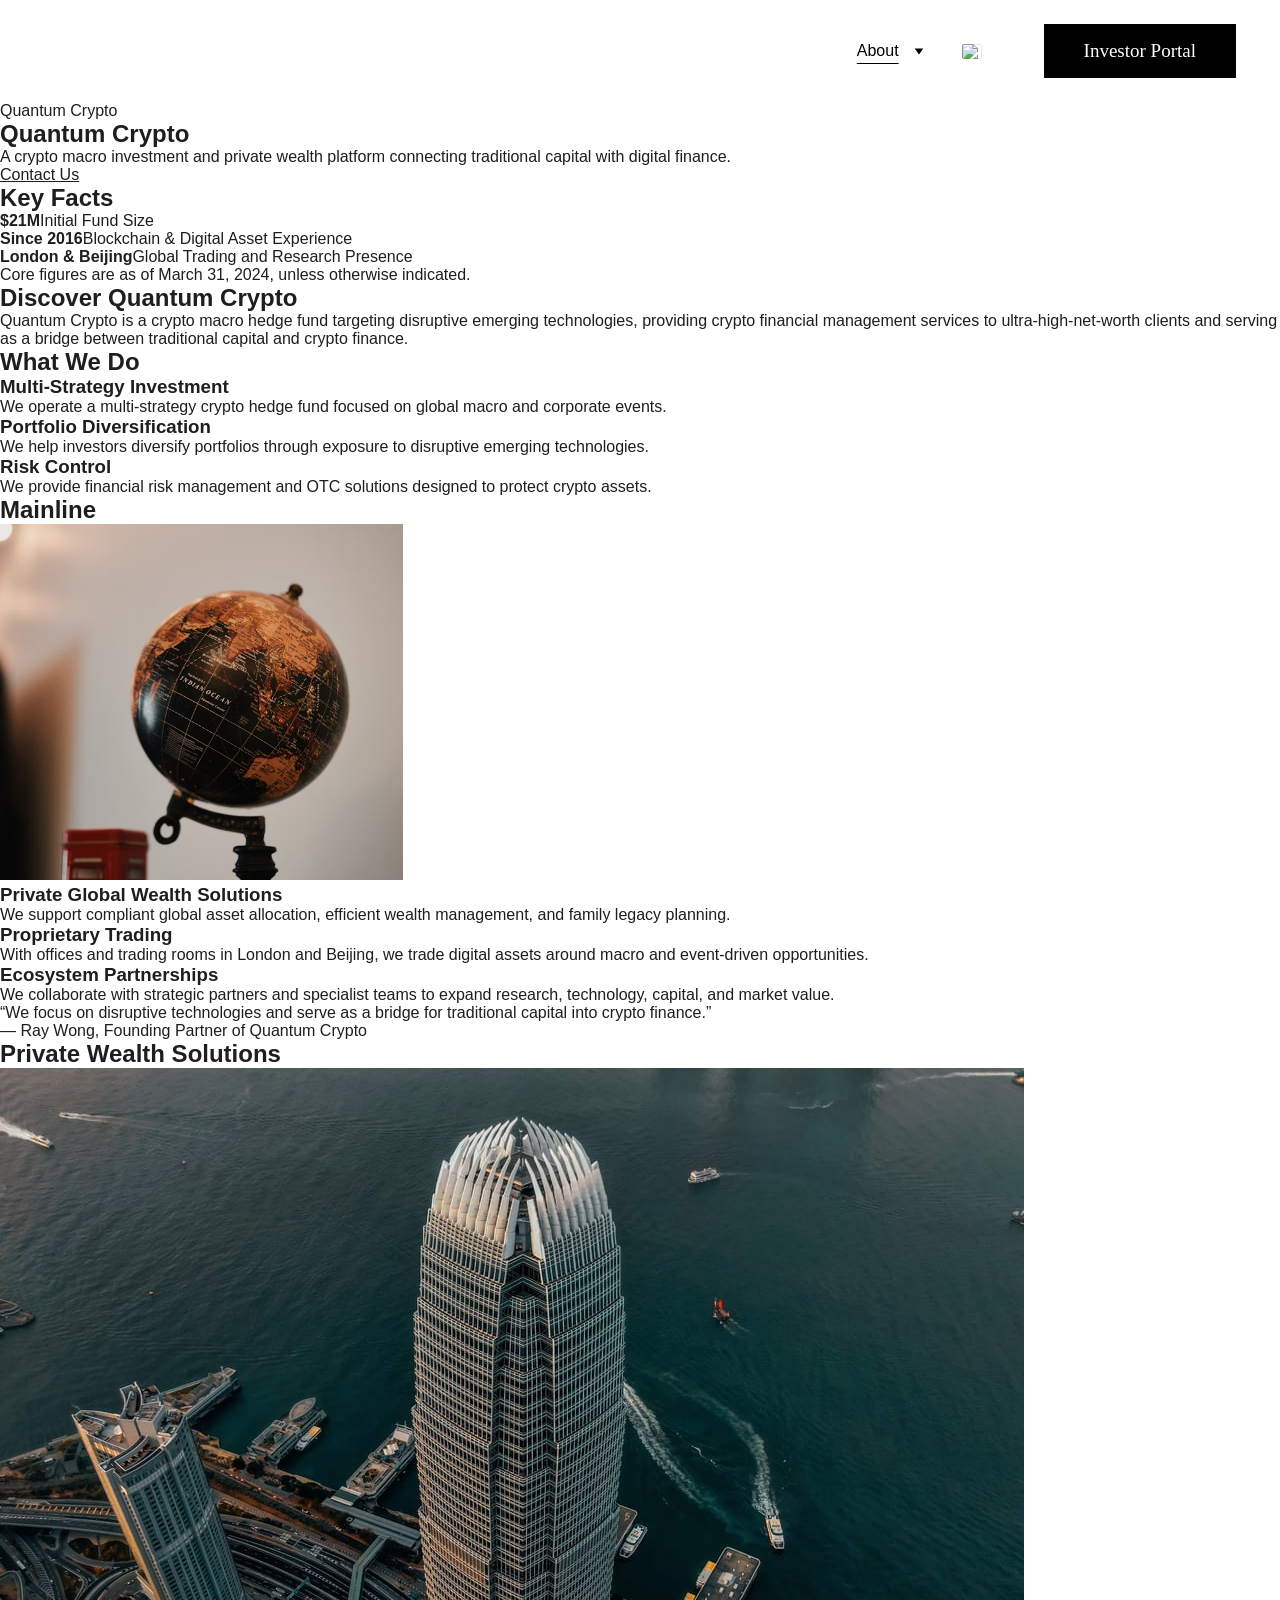
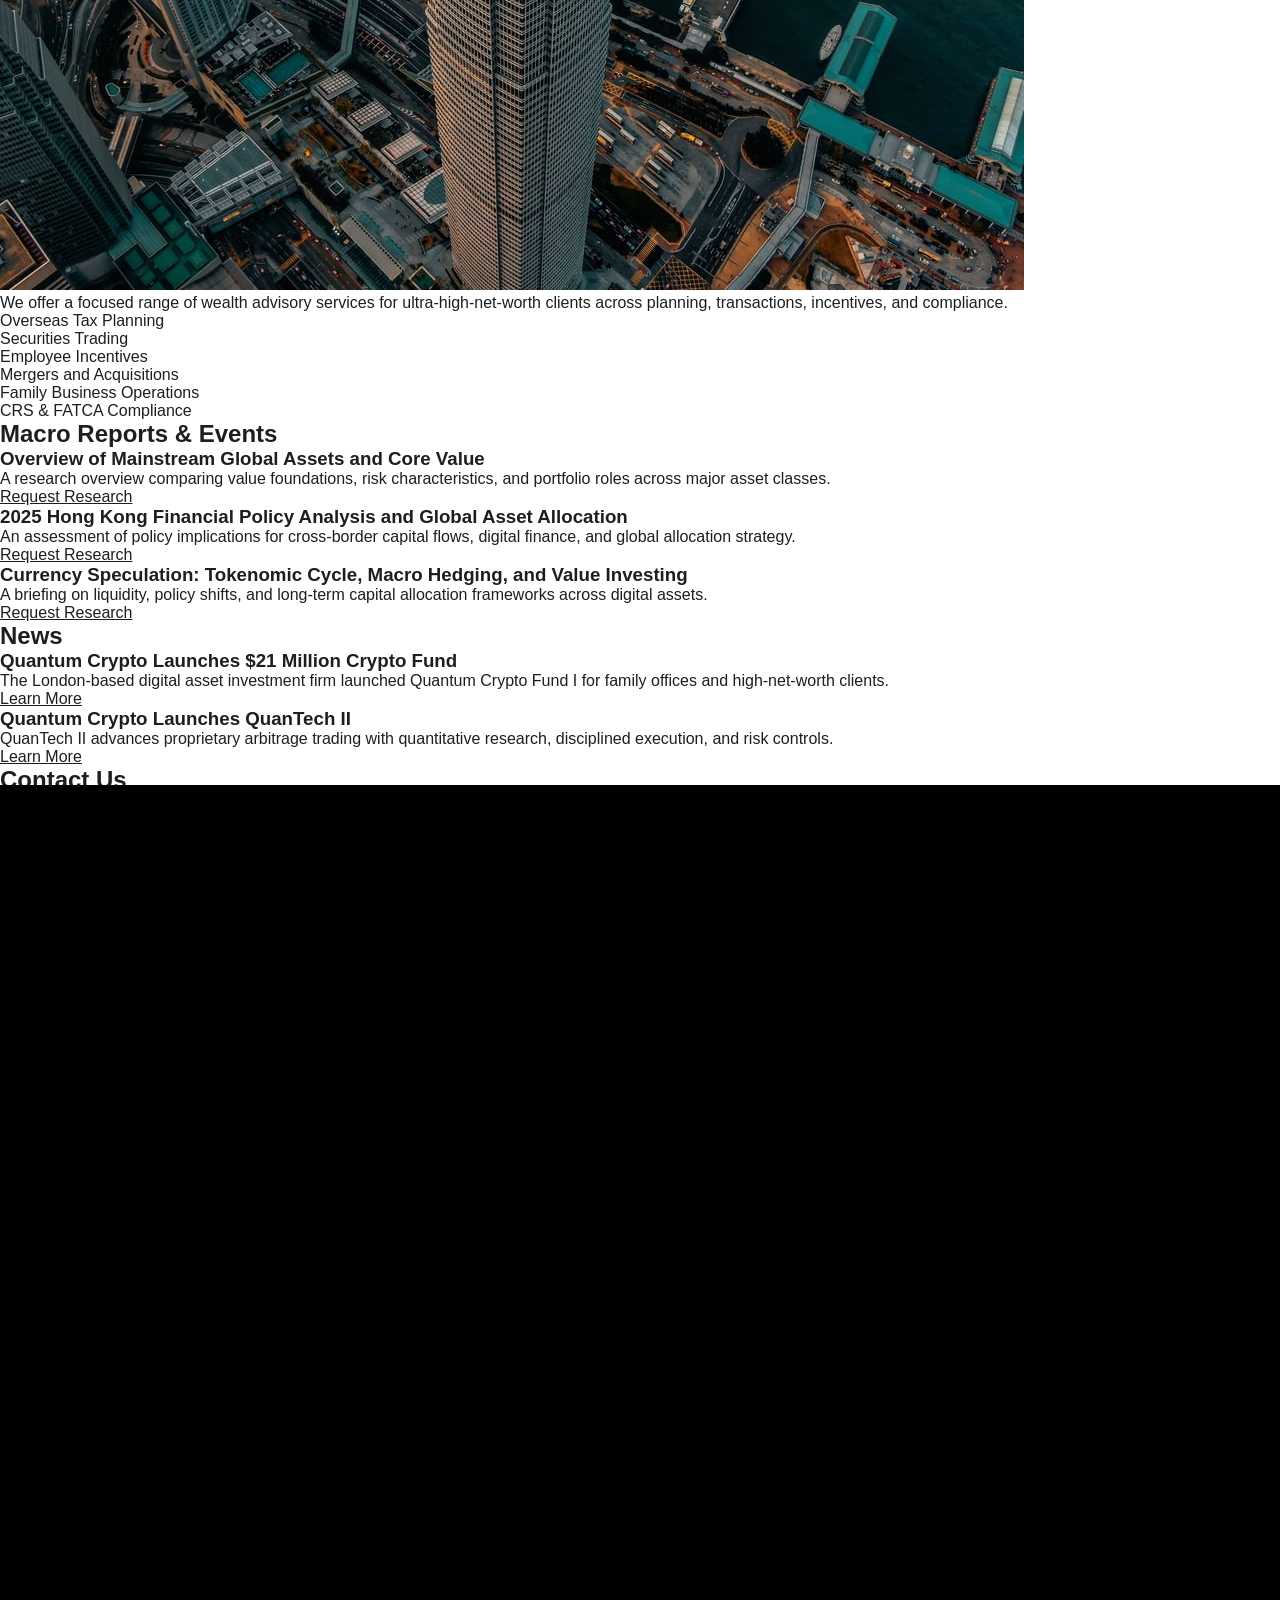
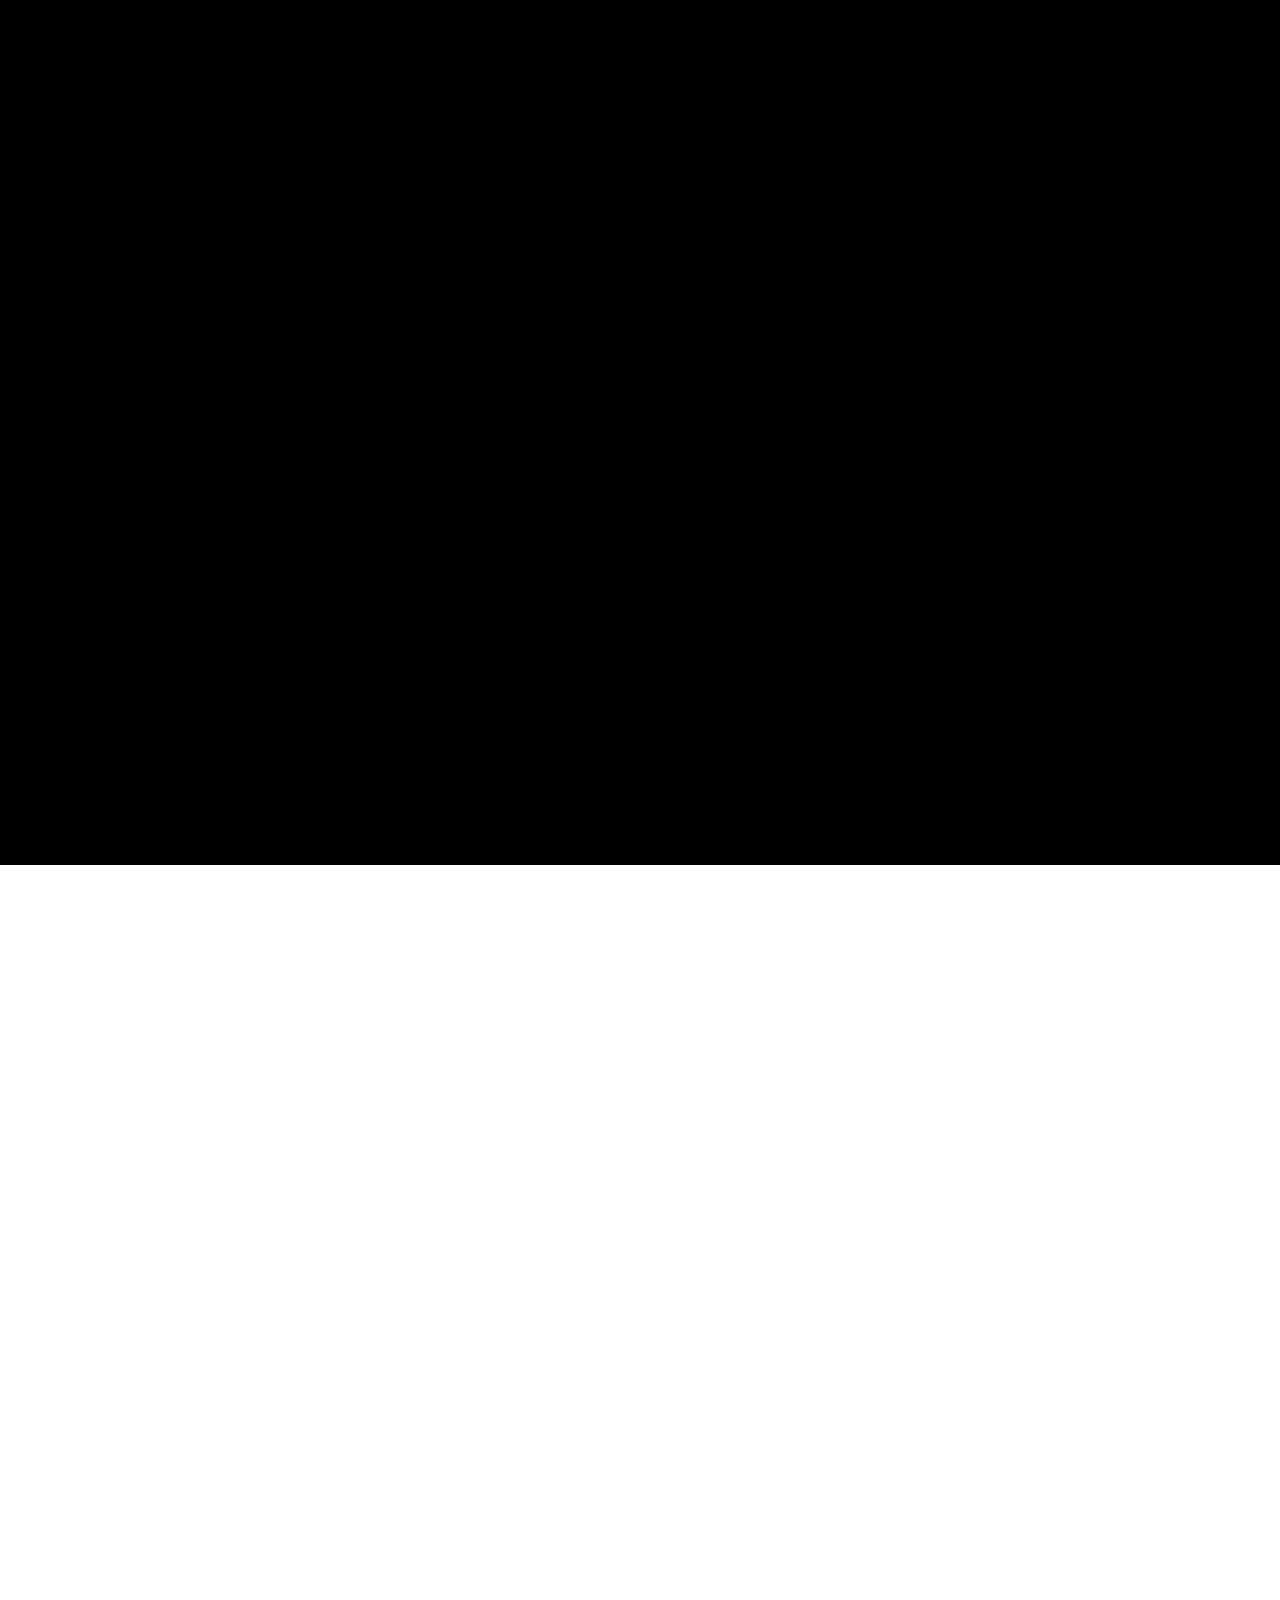
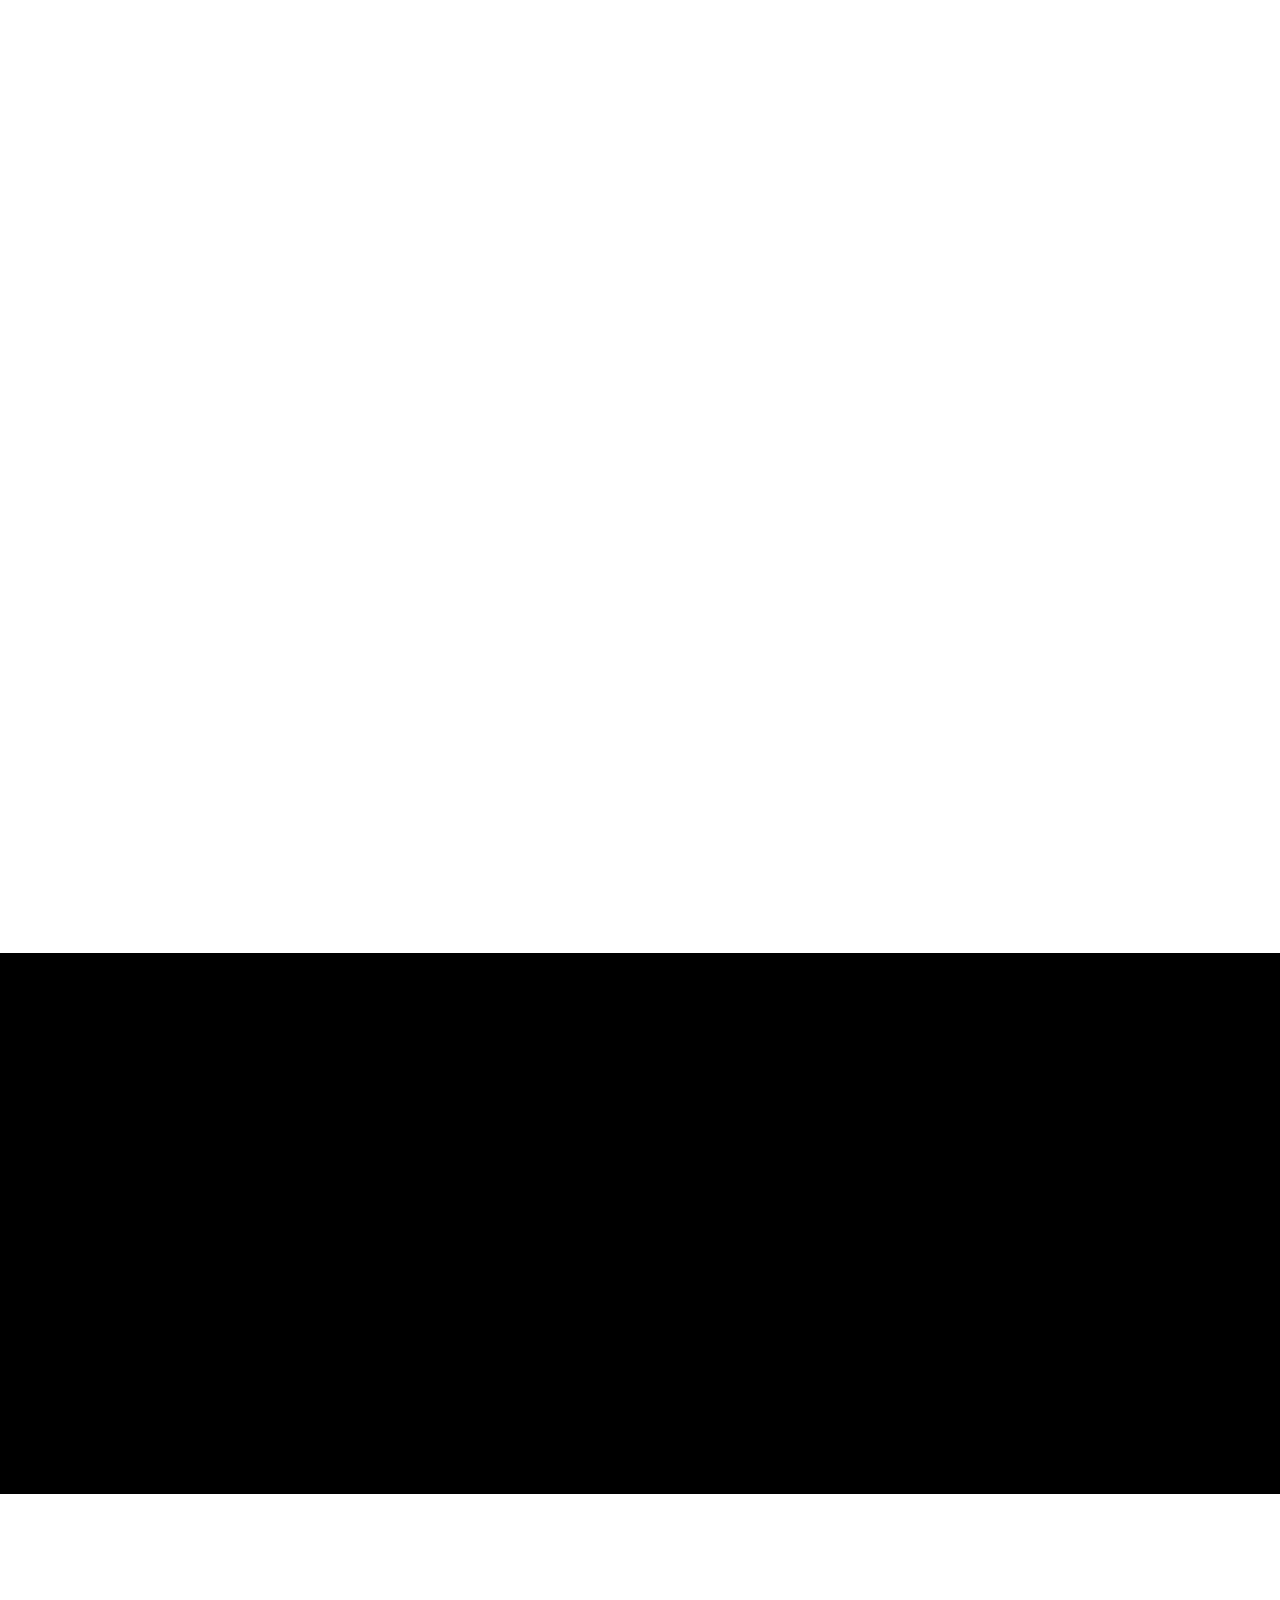
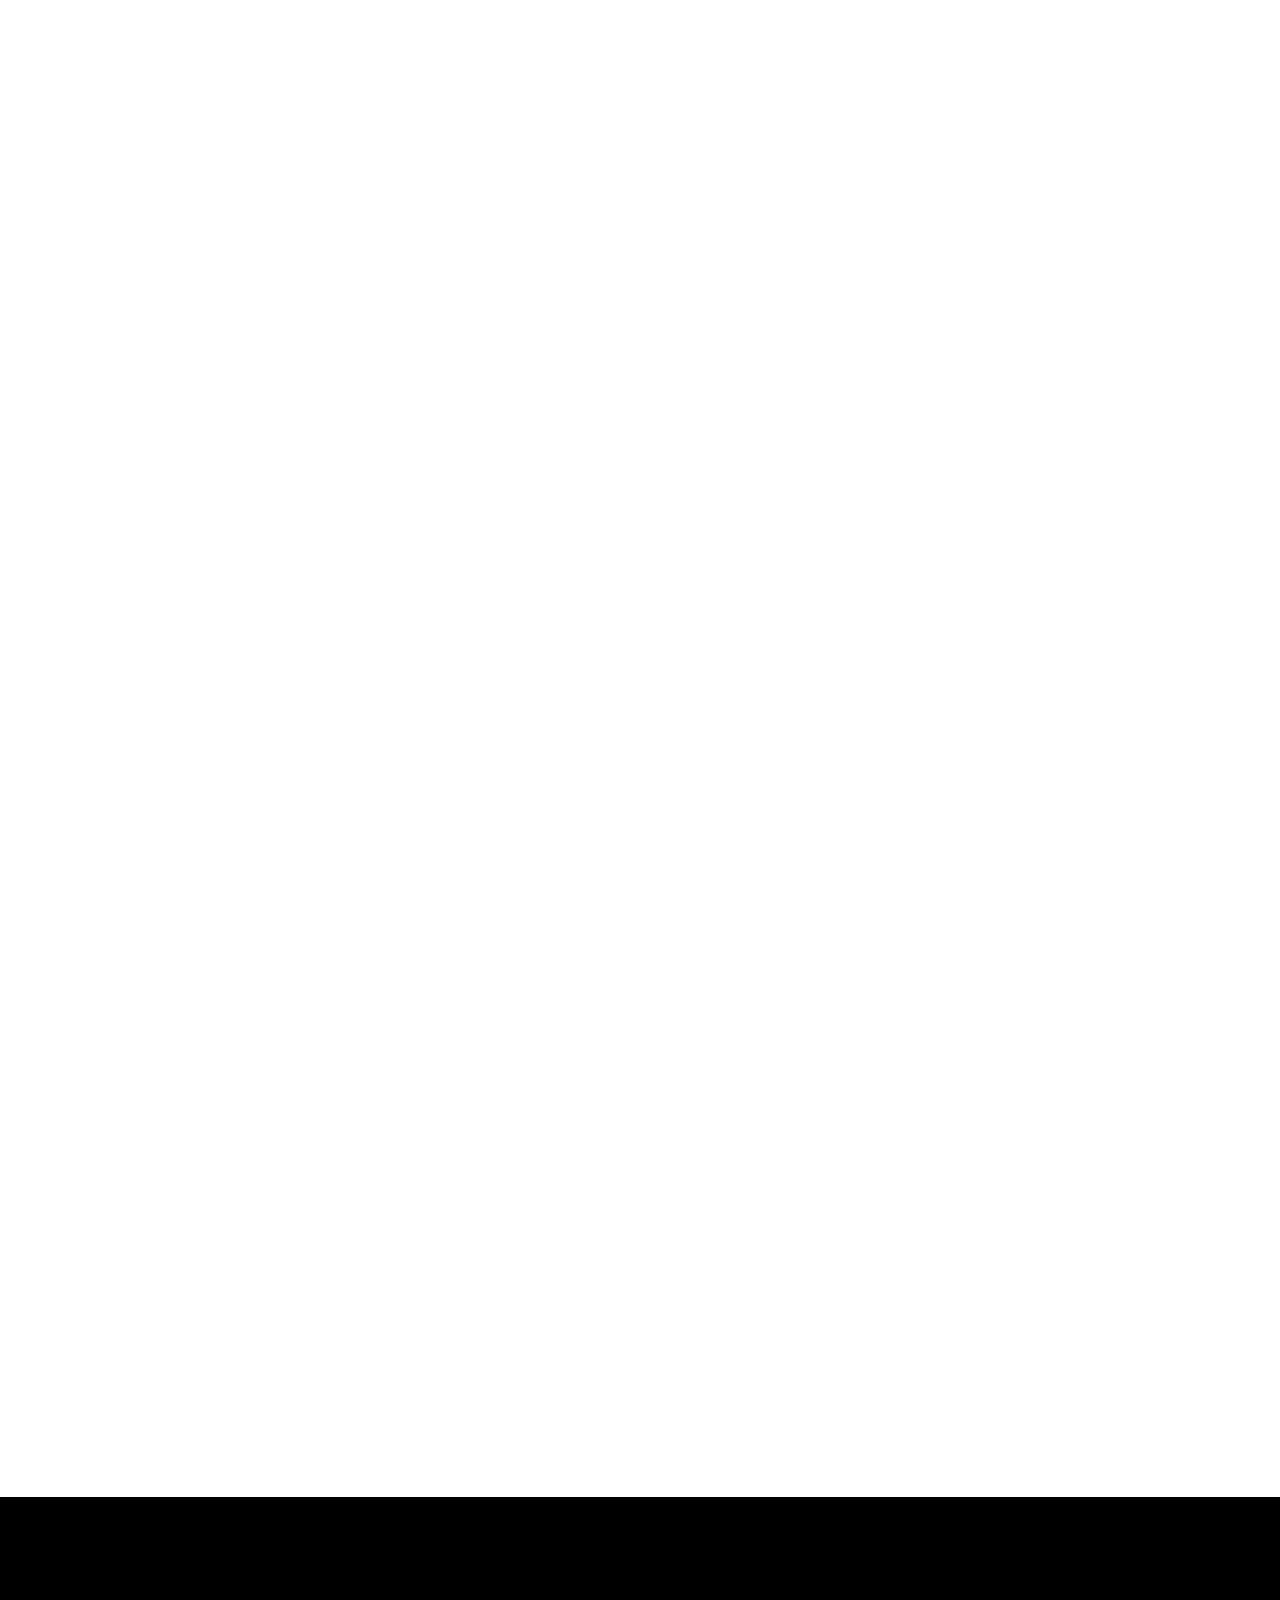
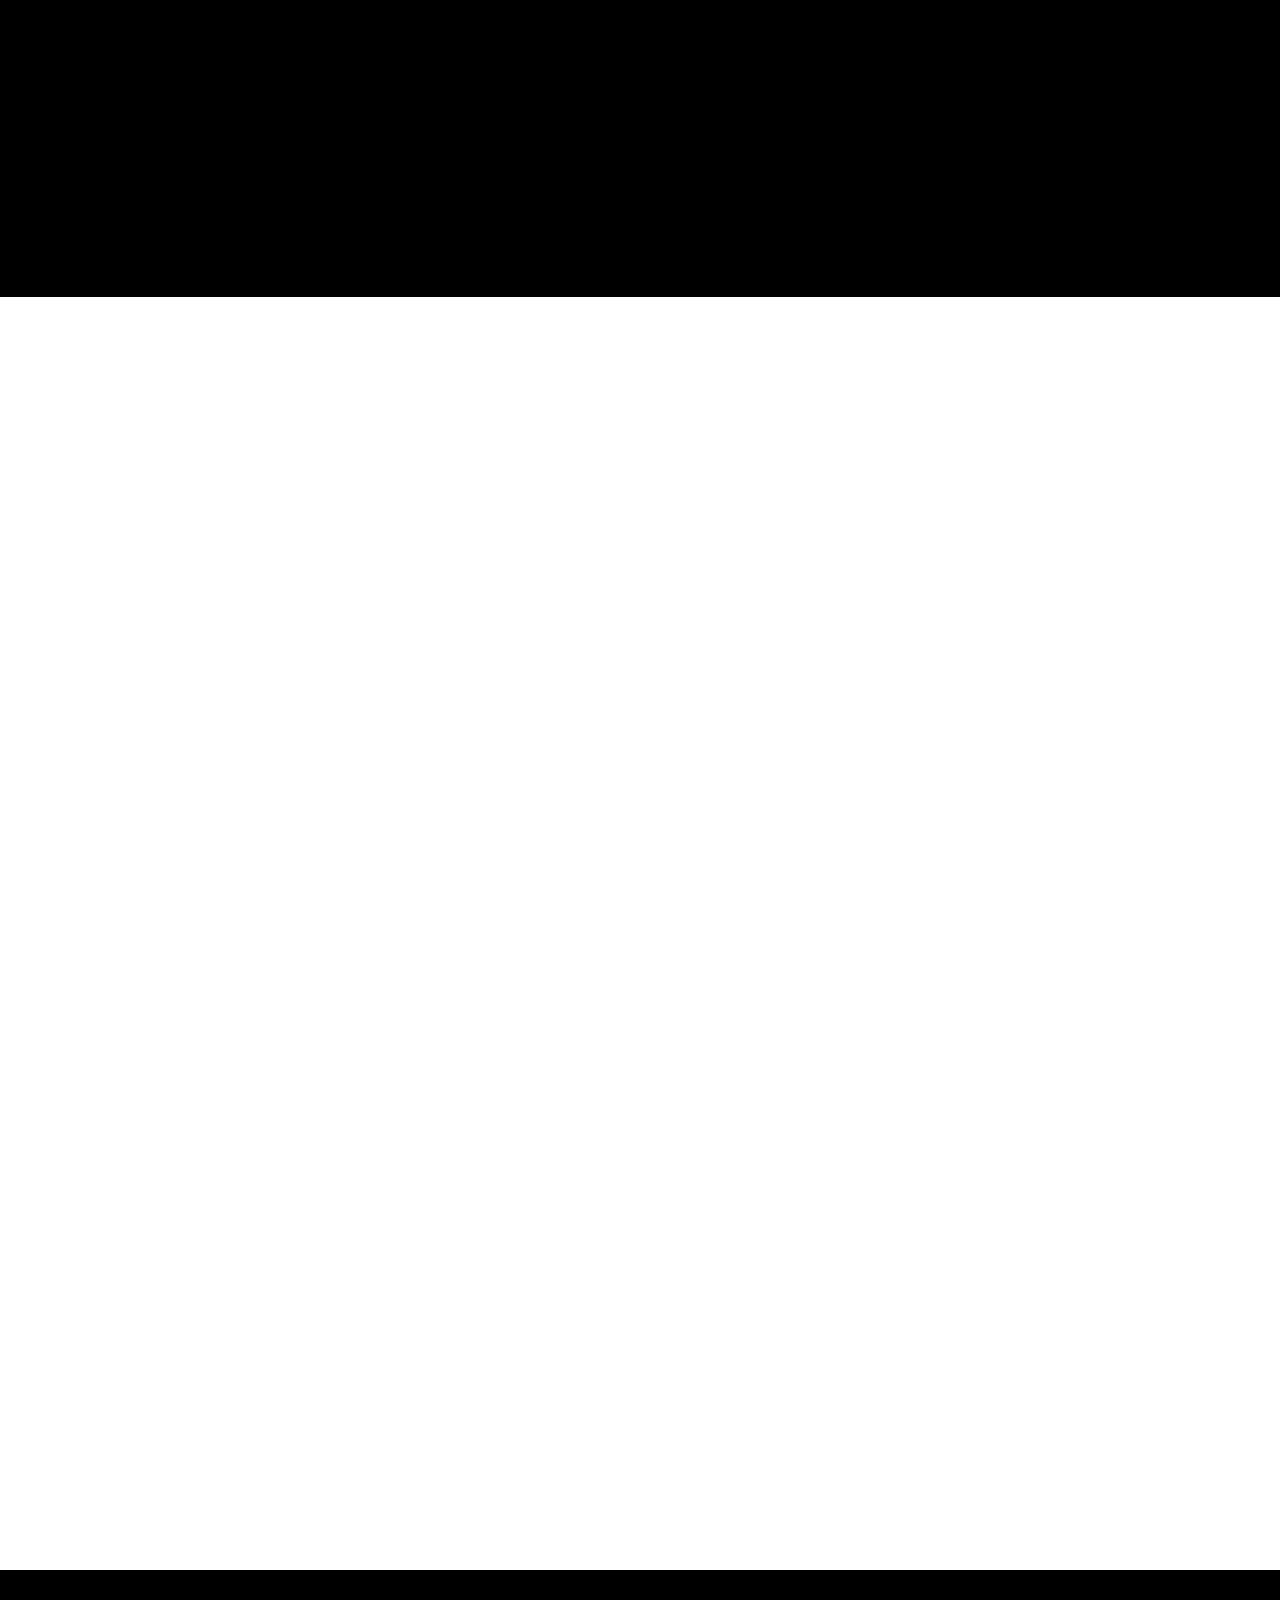
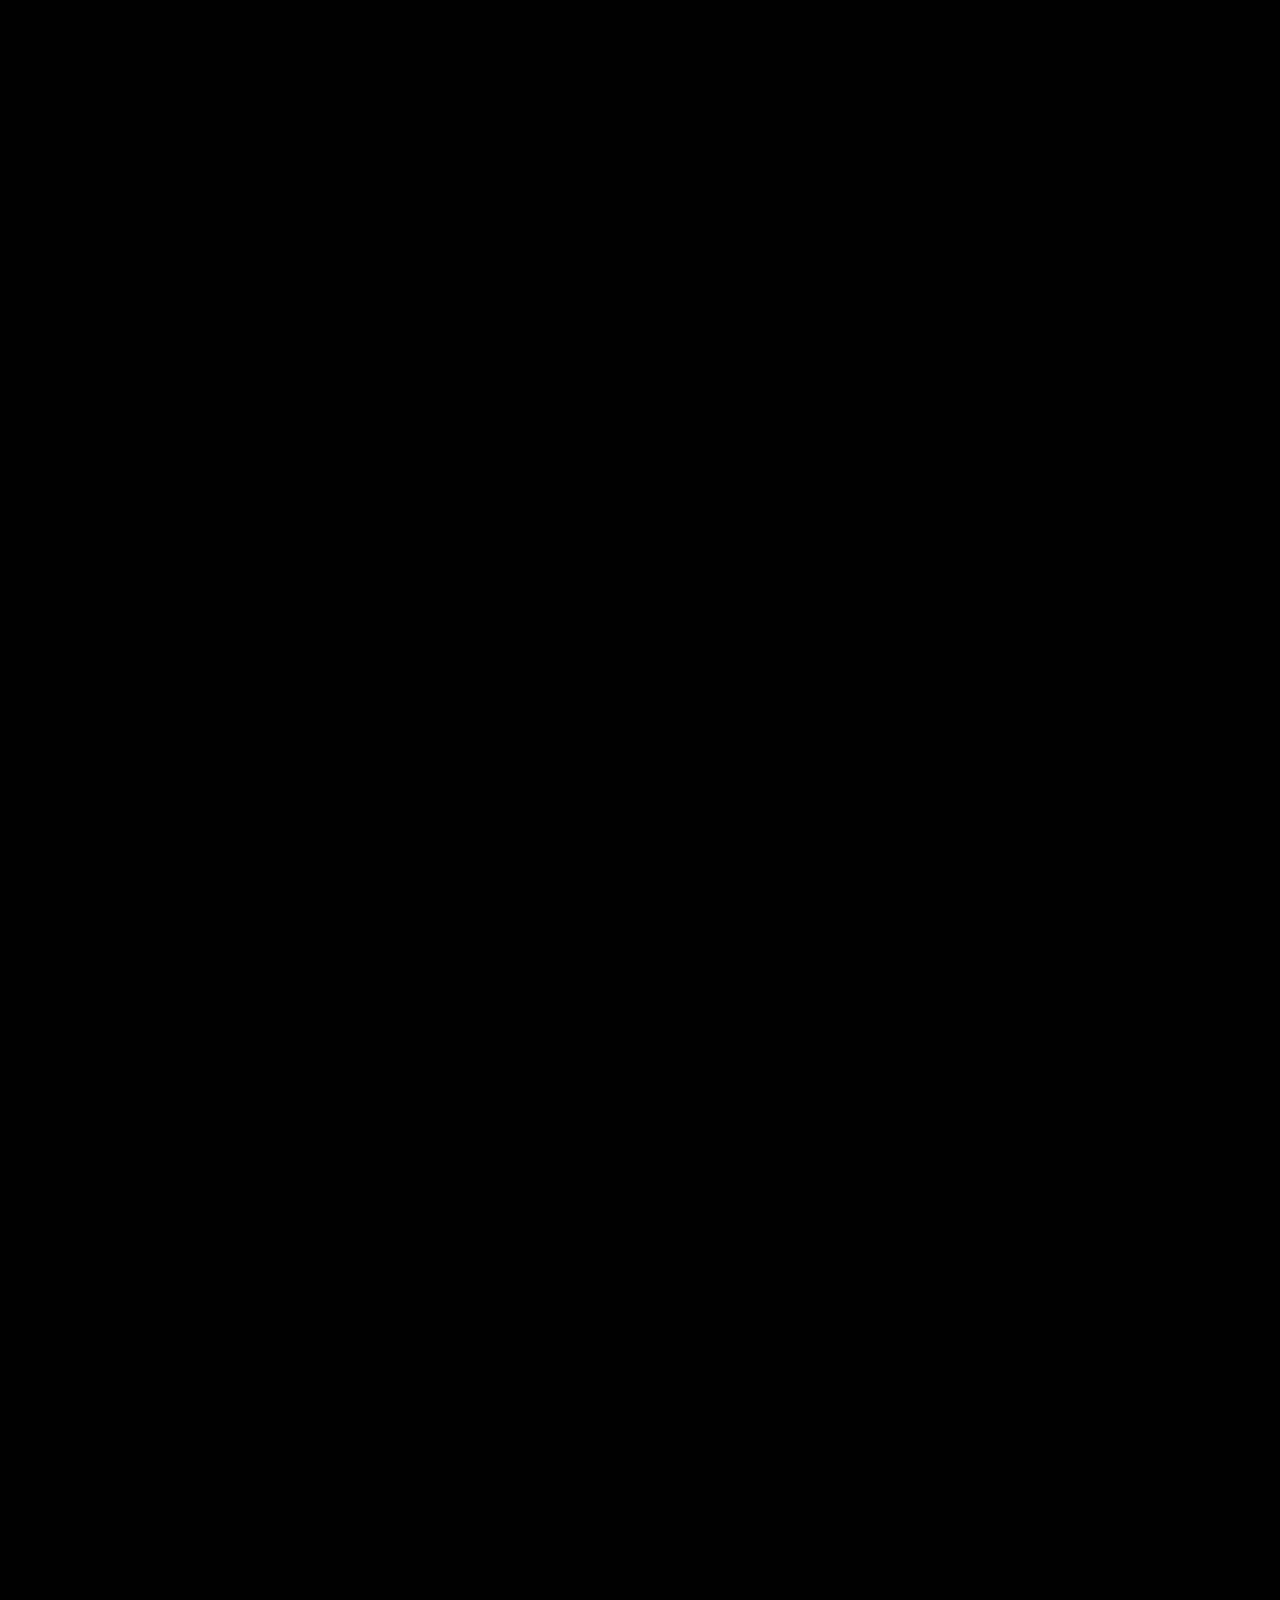
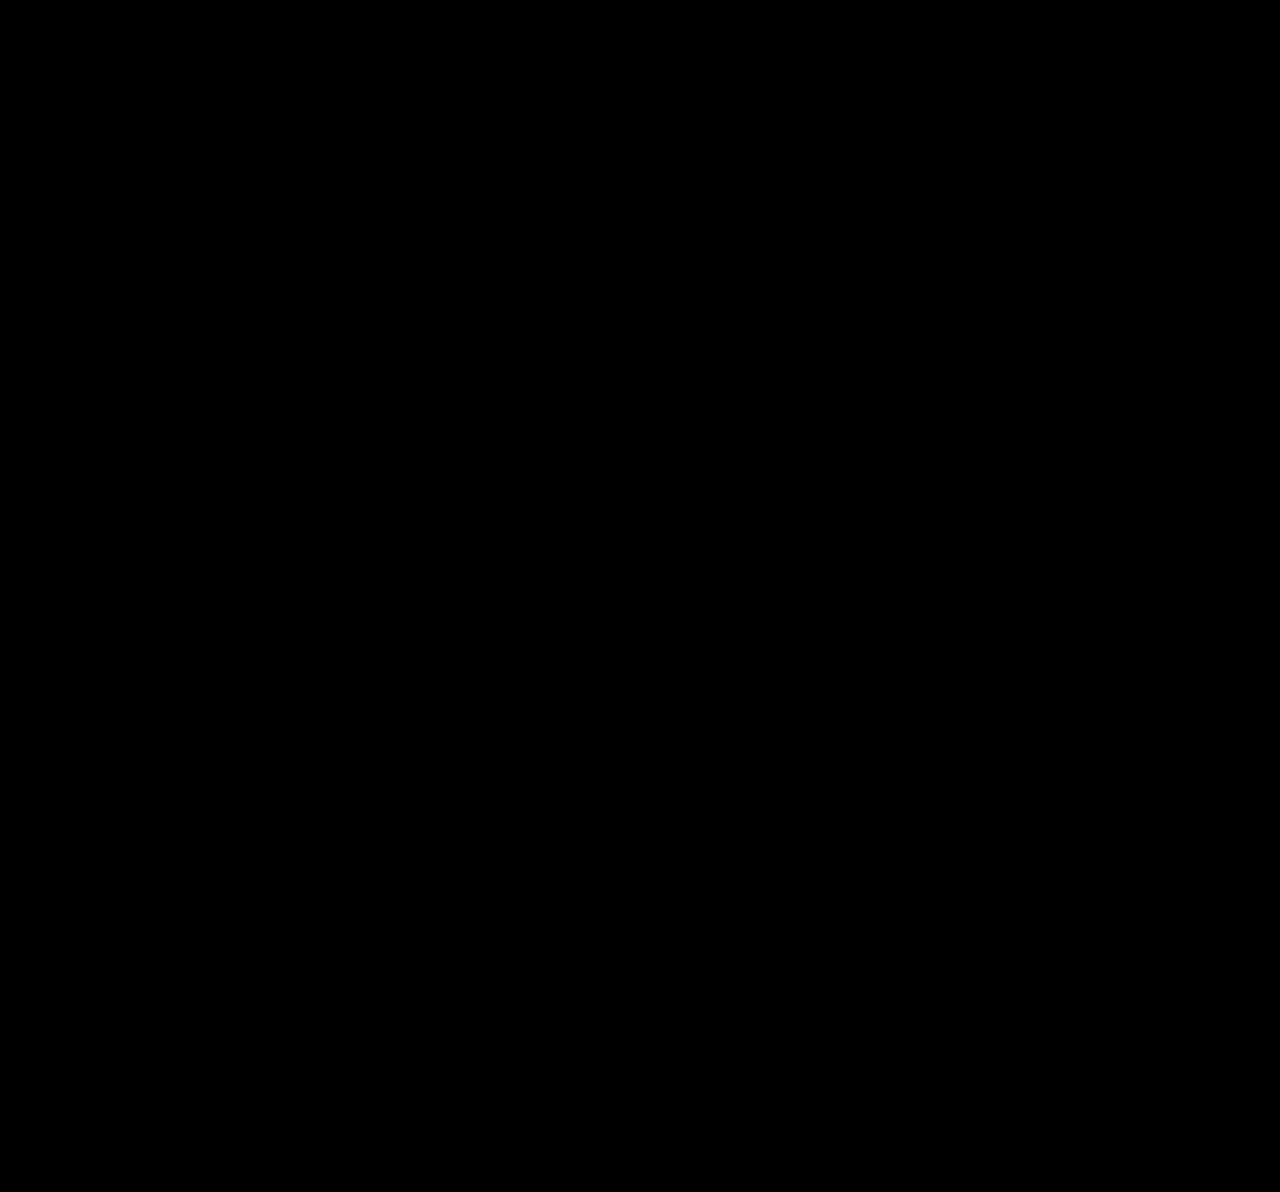
==== commit f130c3f8: "Improve mobile institutional layout" ====
--- a/index.html
+++ b/index.html
@@ -15,6 +15,7 @@
 			}
 		})();</script><link rel="stylesheet" href="_astro-1779678208088/_..D9s3Ry08.css">
 <link rel="stylesheet" href="_astro-1779678208088/cookieconsent.CpXrOrr9.css">
-<link rel="stylesheet" href="_astro-1779678208088/Page.DWsMedUh.css">
+	<link rel="stylesheet" href="_astro-1779678208088/Page.DWsMedUh.css">
+	<link rel="stylesheet" href="mobile-fixes.css">
 <style>:root{--color-meteorite-dark: #2f1c6a;--color-meteorite-dark-2: #1F1346;--color-meteorite: #8c85ff;--color-meteorite-light: #d5dfff;--color-primary-dark: #5025d1;--color-primary: #673de6;--color-primary-light: #ebe4ff;--color-primary-charts: #B39EF3;--color-danger-dark: #d63163;--color-danger: #fc5185;--color-danger-light: #ffe8ef;--color-danger-charts: #FEA8C2;--color-warning-dark: #fea419;--color-warning-dark-2: #9F6000;--color-warning-charts: #FFD28C;--color-warning: #ffcd35;--color-warning-light: #fff8e2;--color-success-dark: #008361;--color-success: #00b090;--color-success-light: #def4f0;--color-dark: #1d1e20;--color-black: #18181a;--color-gray-dark: #36344d;--color-gray: #727586;--color-gray-border: #dadce0;--color-gray-light: #f2f3f6;--color-light: #fff;--color-azure: #357df9;--color-azure-light: #e3ebf9;--color-azure-dark: #265ab2;--color-indigo: #6366F1;--color-neutral-200: #D8DAE0}.whats-app-bubble{position:fixed;z-index:19;display:flex;right:20px;bottom:24px;cursor:pointer;border-radius:100px;box-shadow:#00000026 0 4px 12px}#wtpQualitySign_fixedCSS,#wtpQualitySign_popupCSS{bottom:10px!important}#wtpQualitySign_fixedCSS{z-index:17!important}#wtpQualitySign_popupCSS{z-index:18!important}
-</style></head> <body> <div> <style>astro-island,astro-slot,astro-static-slot{display:contents}</style><script>(()=>{var e=async t=>{await(await t())()};(self.Astro||(self.Astro={})).only=e;window.dispatchEvent(new Event("astro:only"));})();</script><script>(()=>{var g=Object.defineProperty;var w=(c,s,d)=>s in c?g(c,s,{enumerable:!0,configurable:!0,writable:!0,value:d}):c[s]=d;var l=(c,s,d)=>w(c,typeof s!="symbol"?s+"":s,d);var E=new Set(["__proto__","constructor","prototype"]);{let c={0:t=>y(t),1:t=>d(t),2:t=>new RegExp(t),3:t=>new Date(t),4:t=>new Map(d(t)),5:t=>new Set(d(t)),6:t=>BigInt(t),7:t=>new URL(t),8:t=>new Uint8Array(t),9:t=>new Uint16Array(t),10:t=>new Uint32Array(t),11:t=>Number.POSITIVE_INFINITY*t},s=t=>{let[p,e]=t;return p in c?c[p](e):void 0},d=t=>t.map(s),y=t=>typeof t!="object"||t===null?t:Object.fromEntries(Object.entries(t).map(([p,e])=>[p,s(e)]));class f extends HTMLElement{constructor(){super(...arguments);l(this,"Component");l(this,"hydrator");l(this,"hydrate",async()=>{var b;if(!this.hydrator||!this.isConnected)return;let e=(b=this.parentElement)==null?void 0:b.closest("astro-island[ssr]");if(e){e.addEventListener("astro:hydrate",this.hydrate,{once:!0});return}let n=this.querySelectorAll("astro-slot"),r={},i=this.querySelectorAll("template[data-astro-template]");for(let o of i){let a=o.closest(this.tagName);a!=null&&a.isSameNode(this)&&(r[o.getAttribute("data-astro-template")||"default"]=o.innerHTML,o.remove())}for(let o of n){let a=o.closest(this.tagName);a!=null&&a.isSameNode(this)&&(r[o.getAttribute("name")||"default"]=o.innerHTML)}let u;try{u=this.hasAttribute("props")?y(JSON.parse(this.getAttribute("props"))):{}}catch(o){let a=this.getAttribute("component-url")||"<unknown>",v=this.getAttribute("component-export");throw v&&(a+=` (export ${v})`),console.error(`[hydrate] Error parsing props for component ${a}`,this.getAttribute("props"),o),o}let h;await this.hydrator(this)(this.Component,u,r,{client:this.getAttribute("client")}),this.removeAttribute("ssr"),this.dispatchEvent(new CustomEvent("astro:hydrate"))});l(this,"unmount",()=>{this.isConnected||this.dispatchEvent(new CustomEvent("astro:unmount"))})}disconnectedCallback(){document.removeEventListener("astro:after-swap",this.unmount),document.addEventListener("astro:after-swap",this.unmount,{once:!0})}connectedCallback(){if(!this.hasAttribute("await-children")||document.readyState==="interactive"||document.readyState==="complete")this.childrenConnectedCallback();else{let e=()=>{document.removeEventListener("DOMContentLoaded",e),n.disconnect(),this.childrenConnectedCallback()},n=new MutationObserver(()=>{var r;((r=this.lastChild)==null?void 0:r.nodeType)===Node.COMMENT_NODE&&this.lastChild.nodeValue==="astro:end"&&(this.lastChild.remove(),e())});n.observe(this,{childList:!0}),document.addEventListener("DOMContentLoaded",e)}}async childrenConnectedCallback(){let e=this.getAttribute("before-hydration-url");e&&await import(e),this.start()}getRetryImportUrl(e){let n=new URL(e,document.baseURI),r=`astro-retry=${Date.now()}`,i=n.hash.replace(/^#/,"");return n.hash=i?`${i}&${r}`:r,n.toString()}async importWithRetry(e){try{return await import(e)}catch(n){return await new Promise(r=>setTimeout(r,1e3)),import(this.getRetryImportUrl(e))}}handleHydrationError(e){let n=this.getAttribute("component-url"),r=new CustomEvent("astro:hydration-error",{cancelable:!0,bubbles:!0,composed:!0,detail:{error:e,componentUrl:n}});this.dispatchEvent(r)&&console.error(`[astro-island] Error hydrating ${n}`,e)}async start(){let e=JSON.parse(this.getAttribute("opts")),n=this.getAttribute("client");if(Astro[n]===void 0){window.addEventListener(`astro:${n}`,()=>this.start(),{once:!0});return}try{await Astro[n](async()=>{let r=this.getAttribute("renderer-url");try{let[i,{default:u}]=await Promise.all([this.importWithRetry(this.getAttribute("component-url")),r?this.importWithRetry(r):Promise.resolve({default:()=>()=>{}})]),h=this.getAttribute("component-export")||"default";if(h.includes(".")){this.Component=i;for(let m of h.split(".")){if(E.has(m)||!this.Component||typeof this.Component!="object"&&typeof this.Component!="function"||!Object.hasOwn(this.Component,m))throw new Error(`Invalid component export path: ${h}`);this.Component=this.Component[m]}}else{if(E.has(h))throw new Error(`Invalid component export path: ${h}`);this.Component=i[h]}return this.hydrator=u,this.hydrate}catch(i){return this.handleHydrationError(i),()=>{}}},e,this)}catch(r){this.handleHydrationError(r)}}attributeChangedCallback(){this.hydrate()}}l(f,"observedAttributes",["props"]),customElements.get("astro-island")||customElements.define("astro-island",f)}})();</script><astro-island uid="2avhWo" component-url="/quantumcrypto/_astro-1779678208088/ClientHead.BhQ41lFz.js" component-export="default" renderer-url="/quantumcrypto/_astro-1779678208088/client.CQ56Exff.js" props="{&quot;page-noindex&quot;:[0,false],&quot;canonical-url&quot;:[0,&quot;https://jp.jerrypsy.top/quantumcrypto/&quot;],&quot;site-meta&quot;:[0,{&quot;version&quot;:[0,201],&quot;template&quot;:[0,&quot;blick&quot;],&quot;defaultLocale&quot;:[0,&quot;en&quot;],&quot;isPrivateModeActive&quot;:[0,false],&quot;demoEcommerceStoreId&quot;:[0,&quot;demo_01G0E9P2R0CFTNBWEEFCEV8EG5&quot;],&quot;shouldAddWWWPrefixToDomain&quot;:[0,false]}],&quot;domain&quot;:[0,&quot;jp.jerrypsy.top&quot;]}" ssr client="only" opts="{&quot;name&quot;:&quot;ClientHead&quot;,&quot;value&quot;:&quot;vue&quot;}"></astro-island> <script>(()=>{var e=async t=>{await(await t())()};(self.Astro||(self.Astro={})).load=e;window.dispatchEvent(new Event("astro:load"));})();</script><astro-island uid="1h5pDb" prefix="s1" component-url="/quantumcrypto/_astro-1779678208088/Page.BWc3dWrf.js" component-export="default" renderer-url="/quantumcrypto/_astro-1779678208088/client.CQ56Exff.js" props="{&quot;pageData&quot;:[0,{&quot;pages&quot;:[0,{&quot;home&quot;:[0,{&quot;meta&quot;:[0,{&quot;noindex&quot;:[0,false],&quot;password&quot;:[0,&quot;&quot;],&quot;ogImageAlt&quot;:[0,&quot;&quot;],&quot;passwordDesign&quot;:[0,&quot;default&quot;],&quot;passwordBackText&quot;:[0,&quot;Back to&quot;],&quot;passwordButtonText&quot;:[0,&quot;Enter&quot;],&quot;passwordHeadingText&quot;:[0,&quot;Guest area&quot;],&quot;passwordSubheadingText&quot;:[0,&quot;Please enter the password to access the page&quot;],&quot;passwordPlaceholderText&quot;:[0,&quot;Type password&quot;]}],&quot;name&quot;:[0,&quot;About&quot;],&quot;slug&quot;:[0,&quot;&quot;],&quot;type&quot;:[0,&quot;default&quot;],&quot;blocks&quot;:[1,[[0,&quot;ztIhP7&quot;],[0,&quot;zORlYa&quot;],[0,&quot;zS3xAE&quot;],[0,&quot;zoub2s&quot;],[0,&quot;zMwqHc&quot;],[0,&quot;z_G1BY&quot;],[0,&quot;zd66z-&quot;],[0,&quot;zUptjw&quot;],[0,&quot;z0f278&quot;]]],&quot;hiddenSlots&quot;:[1,[]]}],&quot;zCx1x8&quot;:[0,{&quot;date&quot;:[0,&quot;2026-05-04T14:55:56.362Z&quot;],&quot;meta&quot;:[0,{&quot;title&quot;:[0,&quot;Your blog post&quot;],&quot;ogImageAlt&quot;:[0,&quot;a man riding a skateboard down the side of a ramp&quot;],&quot;description&quot;:[0,&quot;Blog post description.&quot;],&quot;ogImagePath&quot;:[0,&quot;photo-1563164232-b6ee5dd3e821?auto=format&amp;fit=crop&amp;w=3600&amp;h=2160&quot;],&quot;ogImageOrigin&quot;:[0,&quot;unsplash&quot;]}],&quot;name&quot;:[0,&quot;Your blog post&quot;],&quot;slug&quot;:[0,&quot;blog-post1&quot;],&quot;type&quot;:[0,&quot;blog&quot;],&quot;blocks&quot;:[1,[[0,&quot;z8koi1&quot;],[0,&quot;zar0hz&quot;]]],&quot;isDraft&quot;:[0,false],&quot;categories&quot;:[1,[]],&quot;coverImageAlt&quot;:[0,&quot;a man riding a skateboard down the side of a ramp&quot;],&quot;minutesToRead&quot;:[0,&quot;1&quot;],&quot;coverImagePath&quot;:[0,&quot;photo-1563164232-b6ee5dd3e821?auto=format&amp;fit=crop&amp;w=3600&amp;h=2160&quot;],&quot;coverImageOrigin&quot;:[0,&quot;unsplash&quot;]}],&quot;zs9x58&quot;:[0,{&quot;date&quot;:[0,&quot;2026-05-04T14:55:56.363Z&quot;],&quot;meta&quot;:[0,{&quot;title&quot;:[0,&quot;Your blog post&quot;],&quot;ogImageAlt&quot;:[0,&quot;worm&#39;s-eye view photography of concrete building&quot;],&quot;description&quot;:[0,&quot;Blog post description.&quot;],&quot;ogImagePath&quot;:[0,&quot;photo-1483366774565-c783b9f70e2c?auto=format&amp;amp;fit=crop&amp;amp;w=861&amp;amp&quot;],&quot;ogImageOrigin&quot;:[0,&quot;unsplash&quot;]}],&quot;name&quot;:[0,&quot;Your blog post&quot;],&quot;slug&quot;:[0,&quot;blog-post3&quot;],&quot;type&quot;:[0,&quot;blog&quot;],&quot;blocks&quot;:[1,[[0,&quot;zcKb_6&quot;],[0,&quot;zyoaWc&quot;]]],&quot;isDraft&quot;:[0,false],&quot;categories&quot;:[1,[]],&quot;coverImageAlt&quot;:[0,&quot;worm&#39;s-eye view photography of concrete building&quot;],&quot;minutesToRead&quot;:[0,&quot;1&quot;],&quot;coverImagePath&quot;:[0,&quot;photo-1483366774565-c783b9f70e2c?auto=format&amp;amp;fit=crop&amp;amp;w=861&amp;amp&quot;],&quot;coverImageOrigin&quot;:[0,&quot;unsplash&quot;]}],&quot;zx8VQi&quot;:[0,{&quot;date&quot;:[0,&quot;2026-05-04T14:55:56.362Z&quot;],&quot;meta&quot;:[0,{&quot;title&quot;:[0,&quot;Your blog post&quot;],&quot;ogImageAlt&quot;:[0,&quot;white concrete building during daytime&quot;],&quot;description&quot;:[0,&quot;Blog post description.&quot;],&quot;ogImagePath&quot;:[0,&quot;photo-1586522471252-68f4b108ff2a?auto=format&amp;fit=crop&amp;w=3600&amp;h=2160&quot;],&quot;ogImageOrigin&quot;:[0,&quot;unsplash&quot;]}],&quot;name&quot;:[0,&quot;Your blog post&quot;],&quot;slug&quot;:[0,&quot;blog-post2&quot;],&quot;type&quot;:[0,&quot;blog&quot;],&quot;blocks&quot;:[1,[[0,&quot;z10xxD&quot;],[0,&quot;zPERtU&quot;]]],&quot;isDraft&quot;:[0,false],&quot;categories&quot;:[1,[]],&quot;coverImageAlt&quot;:[0,&quot;white concrete building during daytime&quot;],&quot;minutesToRead&quot;:[0,&quot;1&quot;],&quot;coverImagePath&quot;:[0,&quot;photo-1586522471252-68f4b108ff2a?auto=format&amp;fit=crop&amp;w=3600&amp;h=2160&quot;],&quot;coverImageOrigin&quot;:[0,&quot;unsplash&quot;]}]}],&quot;blocks&quot;:[0,{&quot;header&quot;:[0,{&quot;slot&quot;:[0,&quot;header&quot;],&quot;type&quot;:[0,&quot;BlockNavigation&quot;],&quot;mobile&quot;:[0,{&quot;height&quot;:[0,103],&quot;logoHeight&quot;:[0,20]}],&quot;desktop&quot;:[0,{&quot;height&quot;:[0,103],&quot;logoHeight&quot;:[0,70]}],&quot;settings&quot;:[0,{&quot;styles&quot;:[0,{&quot;width&quot;:[0,&quot;1240px&quot;],&quot;padding&quot;:[0,&quot;24px 16px 24px 16px&quot;],&quot;m-padding&quot;:[0,&quot;24px 16px 24px 16px&quot;],&quot;logo-width&quot;:[0,&quot;250px&quot;],&quot;cartIconSize&quot;:[0,&quot;24px&quot;],&quot;link-spacing&quot;:[0,&quot;32px&quot;],&quot;m-logo-width&quot;:[0,&quot;70px&quot;],&quot;m-link-spacing&quot;:[0,&quot;20px&quot;],&quot;element-spacing&quot;:[0,&quot;30px&quot;],&quot;contrastBackgroundColor&quot;:[0,&quot;rgb(31, 31, 31)&quot;]}],&quot;cartText&quot;:[0,&quot;Shopping bag&quot;],&quot;isSticky&quot;:[0,true],&quot;showLogo&quot;:[0,false],&quot;headerLayout&quot;:[0,&quot;desktop-1&quot;],&quot;isCartVisible&quot;:[0,true],&quot;logoImagePath&quot;:[0,&quot;a-aeao2-A85exRvxRBF9RRa0.png&quot;],&quot;mHeaderLayout&quot;:[0,&quot;mobile-1&quot;],&quot;logoImageOrigin&quot;:[0,&quot;assets&quot;],&quot;selectedLogoType&quot;:[0,&quot;image&quot;],&quot;mobileLinksAlignment&quot;:[0,&quot;right&quot;],&quot;isLanguageSwitcherHidden&quot;:[0,false]}],&quot;zindexes&quot;:[1,[[0,&quot;zin4eh&quot;]]],&quot;background&quot;:[0,{&quot;color&quot;:[0,&quot;rgb(0, 0, 0)&quot;],&quot;current&quot;:[0,&quot;color&quot;],&quot;isTransparent&quot;:[0,true]}],&quot;components&quot;:[1,[[0,&quot;zin4eh&quot;]]],&quot;logoAspectRatio&quot;:[0,3.622950819672131],&quot;navLinkTextColor&quot;:[0,&quot;rgb(255, 255, 255)&quot;],&quot;navLinkTextColorHover&quot;:[0,&quot;rgb(0, 0, 0)&quot;]}],&quot;z0f278&quot;:[0,{&quot;type&quot;:[0,&quot;BlockLayout&quot;],&quot;htmlId&quot;:[0,&quot;contact&quot;],&quot;mobile&quot;:[0,{&quot;minHeight&quot;:[0,20]}],&quot;desktop&quot;:[0,{&quot;minHeight&quot;:[0,501]}],&quot;settings&quot;:[0,{&quot;styles&quot;:[0,{&quot;block-padding&quot;:[0,&quot;16px 0 16px 0&quot;],&quot;m-block-padding&quot;:[0,&quot;16px&quot;]}]}],&quot;zindexes&quot;:[1,[[0,&quot;zESGHO&quot;],[0,&quot;zCymw6&quot;]]],&quot;background&quot;:[0,{&quot;color&quot;:[0,&quot;rgb(0, 0, 0)&quot;],&quot;current&quot;:[0,&quot;color&quot;]}],&quot;components&quot;:[1,[[0,&quot;zESGHO&quot;],[0,&quot;zCymw6&quot;]]]}],&quot;zMwqHc&quot;:[0,{&quot;type&quot;:[0,&quot;BlockLayout&quot;],&quot;htmlId&quot;:[0,&quot;raywong&quot;],&quot;mobile&quot;:[0,{&quot;minHeight&quot;:[0,291]}],&quot;desktop&quot;:[0,{&quot;minHeight&quot;:[0,400]}],&quot;settings&quot;:[0,{&quot;styles&quot;:[0,{&quot;rows&quot;:[0,12],&quot;width&quot;:[0,&quot;1224px&quot;],&quot;row-gap&quot;:[0,&quot;16px&quot;],&quot;row-size&quot;:[0,&quot;48px&quot;],&quot;column-gap&quot;:[0,&quot;24px&quot;],&quot;block-padding&quot;:[0,&quot;0px 0px 0px 0px&quot;],&quot;m-block-padding&quot;:[0,&quot;0px 16px 82px 16px&quot;],&quot;oldContentWidth&quot;:[0,&quot;1600px&quot;]}]}],&quot;zindexes&quot;:[1,[[0,&quot;ze7gFs&quot;]]],&quot;background&quot;:[0,{&quot;color&quot;:[0,&quot;rgb(0, 0, 0)&quot;],&quot;current&quot;:[0,&quot;color&quot;]}],&quot;components&quot;:[1,[[0,&quot;ze7gFs&quot;]]],&quot;shouldKeepGridVisible&quot;:[0,true]}],&quot;zORlYa&quot;:[0,{&quot;type&quot;:[0,&quot;BlockLayout&quot;],&quot;htmlId&quot;:[0,&quot;abouus&quot;],&quot;mobile&quot;:[0,{&quot;minHeight&quot;:[0,197]}],&quot;desktop&quot;:[0,{&quot;minHeight&quot;:[0,1688]}],&quot;settings&quot;:[0,{&quot;styles&quot;:[0,{&quot;rows&quot;:[0,9],&quot;width&quot;:[0,&quot;1224px&quot;],&quot;row-gap&quot;:[0,&quot;16px&quot;],&quot;row-size&quot;:[0,&quot;48px&quot;],&quot;column-gap&quot;:[0,&quot;24px&quot;],&quot;block-padding&quot;:[0,&quot;16px 0px 16px 0px&quot;],&quot;m-block-padding&quot;:[0,&quot;60px 16px 72px 16px&quot;],&quot;oldContentWidth&quot;:[0,&quot;1600px&quot;]}]}],&quot;zindexes&quot;:[1,[[0,&quot;zP4aNg&quot;],[0,&quot;zP0jzb&quot;],[0,&quot;zgCeSo&quot;],[0,&quot;z1IlZ1&quot;],[0,&quot;zxliZX&quot;],[0,&quot;zQC6Rf&quot;],[0,&quot;zxurXG&quot;],[0,&quot;z0dfKh&quot;],[0,&quot;zPaNGV&quot;],[0,&quot;zgC96D&quot;],[0,&quot;zUo1at&quot;]]],&quot;background&quot;:[0,{&quot;color&quot;:[0,&quot;rgb(255, 255, 255)&quot;],&quot;current&quot;:[0,&quot;color&quot;]}],&quot;components&quot;:[1,[[0,&quot;zP4aNg&quot;],[0,&quot;zP0jzb&quot;],[0,&quot;zgCeSo&quot;],[0,&quot;z1IlZ1&quot;],[0,&quot;zxliZX&quot;],[0,&quot;zQC6Rf&quot;],[0,&quot;zxurXG&quot;],[0,&quot;z0dfKh&quot;],[0,&quot;zPaNGV&quot;],[0,&quot;zgC96D&quot;],[0,&quot;zUo1at&quot;]]],&quot;shouldKeepGridVisible&quot;:[0,true]}],&quot;zS3xAE&quot;:[0,{&quot;type&quot;:[0,&quot;BlockLayout&quot;],&quot;htmlId&quot;:[0,&quot;buildwealth&quot;],&quot;mobile&quot;:[0,{&quot;minHeight&quot;:[0,481]}],&quot;desktop&quot;:[0,{&quot;minHeight&quot;:[0,541]}],&quot;settings&quot;:[0,{&quot;styles&quot;:[0,{&quot;rows&quot;:[0,10],&quot;width&quot;:[0,&quot;1224px&quot;],&quot;row-gap&quot;:[0,&quot;16px&quot;],&quot;row-size&quot;:[0,&quot;48px&quot;],&quot;column-gap&quot;:[0,&quot;24px&quot;],&quot;block-padding&quot;:[0,&quot;16px 0px 16px 0px&quot;],&quot;m-block-padding&quot;:[0,&quot;60px 16px 60px 16px&quot;],&quot;oldContentWidth&quot;:[0,&quot;1600px&quot;]}]}],&quot;zindexes&quot;:[1,[[0,&quot;zXuzOe&quot;],[0,&quot;zdm7Cs&quot;],[0,&quot;zVBp60&quot;],[0,&quot;zn2tMZ&quot;],[0,&quot;z4tS9L&quot;],[0,&quot;z7JL22&quot;],[0,&quot;zUWooJ&quot;]]],&quot;background&quot;:[0,{&quot;color&quot;:[0,&quot;rgb(0, 0, 0)&quot;],&quot;current&quot;:[0,&quot;color&quot;]}],&quot;components&quot;:[1,[[0,&quot;zXuzOe&quot;],[0,&quot;zdm7Cs&quot;],[0,&quot;zVBp60&quot;],[0,&quot;zn2tMZ&quot;],[0,&quot;z4tS9L&quot;],[0,&quot;z7JL22&quot;],[0,&quot;zUWooJ&quot;]]],&quot;shouldKeepGridVisible&quot;:[0,true]}],&quot;zUptjw&quot;:[0,{&quot;type&quot;:[0,&quot;BlockLayout&quot;],&quot;htmlId&quot;:[0,&quot;news&quot;],&quot;mobile&quot;:[0,{&quot;minHeight&quot;:[0,633]}],&quot;desktop&quot;:[0,{&quot;minHeight&quot;:[0,1024]}],&quot;settings&quot;:[0,{&quot;styles&quot;:[0,{&quot;block-padding&quot;:[0,&quot;16px 0 16px 0&quot;],&quot;m-block-padding&quot;:[0,&quot;16px&quot;]}]}],&quot;zindexes&quot;:[1,[[0,&quot;zaFGYk&quot;],[0,&quot;zph8L8&quot;],[0,&quot;zt7imX&quot;],[0,&quot;zj9JU9&quot;],[0,&quot;zyY-Ry&quot;],[0,&quot;zF8Iw4&quot;],[0,&quot;zRjGph&quot;],[0,&quot;ziYVS1&quot;],[0,&quot;zlpMWw&quot;],[0,&quot;zNWPx4&quot;],[0,&quot;zPjqeU&quot;]]],&quot;attachment&quot;:[0,&quot;fixed&quot;],&quot;background&quot;:[0,{&quot;color&quot;:[0,&quot;rgb(0, 0, 0)&quot;],&quot;current&quot;:[0,&quot;color&quot;],&quot;gradient&quot;:[0,{&quot;angle&quot;:[0,135],&quot;colors&quot;:[1,[[0,{&quot;value&quot;:[0,&quot;rgb(23, 107, 224)&quot;]}],[0,{&quot;value&quot;:[0,&quot;rgb(143, 17, 168)&quot;]}]]],&quot;isAnimated&quot;:[0,false]}],&quot;overlay-opacity&quot;:[0,&quot;0.90&quot;]}],&quot;components&quot;:[1,[[0,&quot;zt7imX&quot;],[0,&quot;zj9JU9&quot;],[0,&quot;zyY-Ry&quot;],[0,&quot;zF8Iw4&quot;],[0,&quot;zRjGph&quot;],[0,&quot;ziYVS1&quot;],[0,&quot;zlpMWw&quot;],[0,&quot;zph8L8&quot;],[0,&quot;zaFGYk&quot;],[0,&quot;zNWPx4&quot;],[0,&quot;zPjqeU&quot;]]],&quot;initialBlockId&quot;:[0,&quot;zSPVpW&quot;]}],&quot;zWNhn9&quot;:[0,{&quot;slot&quot;:[0,&quot;footer&quot;],&quot;type&quot;:[0,&quot;BlockLayout&quot;],&quot;htmlId&quot;:[0,&quot;navigation&quot;],&quot;mobile&quot;:[0,{&quot;minHeight&quot;:[0,211]}],&quot;desktop&quot;:[0,{&quot;minHeight&quot;:[0,479]}],&quot;settings&quot;:[0,{&quot;styles&quot;:[0,{&quot;cols&quot;:[0,&quot;12&quot;],&quot;rows&quot;:[0,6],&quot;width&quot;:[0,&quot;1224px&quot;],&quot;m-rows&quot;:[0,&quot;1&quot;],&quot;col-gap&quot;:[0,&quot;24px&quot;],&quot;row-gap&quot;:[0,&quot;16px&quot;],&quot;row-size&quot;:[0,&quot;48px&quot;],&quot;column-gap&quot;:[0,&quot;24px&quot;],&quot;block-padding&quot;:[0,&quot;16px 0 16px 0&quot;],&quot;m-block-padding&quot;:[0,&quot;52px 16px 40px 16px&quot;],&quot;oldContentWidth&quot;:[0,&quot;1600px&quot;]}]}],&quot;zindexes&quot;:[1,[[0,&quot;zGM-Sf&quot;],[0,&quot;z4yCEh&quot;],[0,&quot;zLR2UX&quot;],[0,&quot;zI5n6A&quot;],[0,&quot;zXTTpN&quot;],[0,&quot;zBsKat&quot;],[0,&quot;zEFrHj&quot;],[0,&quot;zV3T3r&quot;],[0,&quot;zPcaDj&quot;],[0,&quot;z8NeGK&quot;],[0,&quot;zuoL3h&quot;],[0,&quot;zVyWND&quot;],[0,&quot;zpPl6K&quot;],[0,&quot;zqT41y&quot;],[0,&quot;zsqOHb&quot;],[0,&quot;zkm71I&quot;],[0,&quot;zBJJ0c&quot;],[0,&quot;zfhcad&quot;],[0,&quot;zXJ03u&quot;]]],&quot;background&quot;:[0,{&quot;color&quot;:[0,&quot;rgb(255, 255, 255)&quot;],&quot;current&quot;:[0,&quot;color&quot;]}],&quot;components&quot;:[1,[[0,&quot;zGM-Sf&quot;],[0,&quot;z4yCEh&quot;],[0,&quot;zLR2UX&quot;],[0,&quot;zI5n6A&quot;],[0,&quot;zXTTpN&quot;],[0,&quot;zBsKat&quot;],[0,&quot;zEFrHj&quot;],[0,&quot;zV3T3r&quot;],[0,&quot;zPcaDj&quot;],[0,&quot;z8NeGK&quot;],[0,&quot;zuoL3h&quot;],[0,&quot;zVyWND&quot;],[0,&quot;zpPl6K&quot;],[0,&quot;zqT41y&quot;],[0,&quot;zsqOHb&quot;],[0,&quot;zkm71I&quot;],[0,&quot;zBJJ0c&quot;],[0,&quot;zfhcad&quot;],[0,&quot;zXJ03u&quot;]]]}],&quot;z_G1BY&quot;:[0,{&quot;type&quot;:[0,&quot;BlockLayout&quot;],&quot;htmlId&quot;:[0,&quot;privatewealth&quot;],&quot;mobile&quot;:[0,{&quot;minHeight&quot;:[0,311]}],&quot;desktop&quot;:[0,{&quot;minHeight&quot;:[0,1273]}],&quot;settings&quot;:[0,{&quot;styles&quot;:[0,{&quot;rows&quot;:[0,5],&quot;width&quot;:[0,&quot;1224px&quot;],&quot;row-gap&quot;:[0,&quot;16px&quot;],&quot;row-size&quot;:[0,&quot;48px&quot;],&quot;column-gap&quot;:[0,&quot;24px&quot;],&quot;block-padding&quot;:[0,&quot;16px 0px 16px 0px&quot;],&quot;m-block-padding&quot;:[0,&quot;50px 16px 40px 16px&quot;],&quot;oldContentWidth&quot;:[0,&quot;1600px&quot;]}]}],&quot;zindexes&quot;:[1,[[0,&quot;zub6VL&quot;],[0,&quot;z9HHR5&quot;],[0,&quot;z_QjjH&quot;],[0,&quot;zHrfge&quot;],[0,&quot;zl8Zir&quot;]]],&quot;background&quot;:[0,{&quot;color&quot;:[0,&quot;rgb(255, 255, 255)&quot;],&quot;current&quot;:[0,&quot;color&quot;]}],&quot;components&quot;:[1,[[0,&quot;zub6VL&quot;],[0,&quot;z9HHR5&quot;],[0,&quot;z_QjjH&quot;],[0,&quot;zHrfge&quot;],[0,&quot;zl8Zir&quot;]]],&quot;shouldKeepGridVisible&quot;:[0,true]}],&quot;zd66z-&quot;:[0,{&quot;type&quot;:[0,&quot;BlockLayout&quot;],&quot;htmlId&quot;:[0,&quot;reports&quot;],&quot;mobile&quot;:[0,{&quot;minHeight&quot;:[0,20]}],&quot;desktop&quot;:[0,{&quot;minHeight&quot;:[0,3204]}],&quot;settings&quot;:[0,{&quot;styles&quot;:[0,{&quot;block-padding&quot;:[0,&quot;16px 0 16px 0&quot;],&quot;m-block-padding&quot;:[0,&quot;16px&quot;]}]}],&quot;zindexes&quot;:[1,[[0,&quot;z5jo7r&quot;],[0,&quot;zDBS43&quot;],[0,&quot;z5TZQi&quot;],[0,&quot;zul1uU&quot;],[0,&quot;zCzvBS&quot;],[0,&quot;zjevCT&quot;],[0,&quot;zaPV4o&quot;],[0,&quot;zCFkub&quot;],[0,&quot;zqc3se&quot;],[0,&quot;zLLRFa&quot;],[0,&quot;zt1b1D&quot;],[0,&quot;zOhpzz&quot;],[0,&quot;zS3j81&quot;],[0,&quot;zri_Aq&quot;],[0,&quot;zGAVeE&quot;],[0,&quot;zP9yA-&quot;],[0,&quot;zxyqYX&quot;],[0,&quot;zKBhvJ&quot;],[0,&quot;zUTfPa&quot;],[0,&quot;zEk1o3&quot;],[0,&quot;z9ZdoR&quot;],[0,&quot;z91ZgC&quot;],[0,&quot;zQsD2d&quot;],[0,&quot;zKgt0Y&quot;],[0,&quot;zxaBBe&quot;],[0,&quot;zQu-XS&quot;],[0,&quot;za4Bu8&quot;],[0,&quot;zgkpii&quot;],[0,&quot;zjdEpd&quot;],[0,&quot;zvrx_M&quot;]]],&quot;attachment&quot;:[0,&quot;fixed&quot;],&quot;background&quot;:[0,{&quot;color&quot;:[0,&quot;rgb(0, 0, 0)&quot;],&quot;current&quot;:[0,&quot;color&quot;],&quot;gradient&quot;:[0,{&quot;angle&quot;:[0,135],&quot;colors&quot;:[1,[[0,{&quot;value&quot;:[0,&quot;rgb(23, 107, 224)&quot;]}],[0,{&quot;value&quot;:[0,&quot;rgb(143, 17, 168)&quot;]}]]],&quot;isAnimated&quot;:[0,false]}],&quot;overlay-opacity&quot;:[0,&quot;0.90&quot;]}],&quot;components&quot;:[1,[[0,&quot;zCFkub&quot;],[0,&quot;zqc3se&quot;],[0,&quot;zLLRFa&quot;],[0,&quot;zt1b1D&quot;],[0,&quot;zOhpzz&quot;],[0,&quot;zS3j81&quot;],[0,&quot;zri_Aq&quot;],[0,&quot;zGAVeE&quot;],[0,&quot;zP9yA-&quot;],[0,&quot;zxyqYX&quot;],[0,&quot;zKBhvJ&quot;],[0,&quot;zUTfPa&quot;],[0,&quot;zEk1o3&quot;],[0,&quot;z9ZdoR&quot;],[0,&quot;z91ZgC&quot;],[0,&quot;zQsD2d&quot;],[0,&quot;zKgt0Y&quot;],[0,&quot;zxaBBe&quot;],[0,&quot;zQu-XS&quot;],[0,&quot;za4Bu8&quot;],[0,&quot;zgkpii&quot;],[0,&quot;zjdEpd&quot;],[0,&quot;zvrx_M&quot;],[0,&quot;zaPV4o&quot;],[0,&quot;zjevCT&quot;],[0,&quot;zCzvBS&quot;],[0,&quot;zul1uU&quot;],[0,&quot;z5TZQi&quot;],[0,&quot;zDBS43&quot;],[0,&quot;z5jo7r&quot;]]],&quot;initialBlockId&quot;:[0,&quot;zW0lC2&quot;]}],&quot;zoub2s&quot;:[0,{&quot;type&quot;:[0,&quot;BlockLayout&quot;],&quot;htmlId&quot;:[0,&quot;mainline&quot;],&quot;mobile&quot;:[0,{&quot;minHeight&quot;:[0,1577]}],&quot;desktop&quot;:[0,{&quot;minHeight&quot;:[0,1603]}],&quot;settings&quot;:[0,{&quot;styles&quot;:[0,{&quot;rows&quot;:[0,10],&quot;width&quot;:[0,&quot;1224px&quot;],&quot;row-gap&quot;:[0,&quot;16px&quot;],&quot;row-size&quot;:[0,&quot;48px&quot;],&quot;column-gap&quot;:[0,&quot;24px&quot;],&quot;block-padding&quot;:[0,&quot;16px 0px 16px 0px&quot;],&quot;m-block-padding&quot;:[0,&quot;60px 16px 60px 16px&quot;],&quot;oldContentWidth&quot;:[0,&quot;1600px&quot;]}]}],&quot;zindexes&quot;:[1,[[0,&quot;zFq2QF&quot;],[0,&quot;z-A5UR&quot;],[0,&quot;z18_kW&quot;],[0,&quot;z4BTs5&quot;],[0,&quot;zXr-mZ&quot;],[0,&quot;zNlX9X&quot;],[0,&quot;zyjuCk&quot;],[0,&quot;zMhTRO&quot;],[0,&quot;zQcQxp&quot;],[0,&quot;z5DWvW&quot;]]],&quot;background&quot;:[0,{&quot;color&quot;:[0,&quot;rgb(255, 255, 255)&quot;],&quot;current&quot;:[0,&quot;color&quot;]}],&quot;components&quot;:[1,[[0,&quot;zFq2QF&quot;],[0,&quot;z-A5UR&quot;],[0,&quot;z18_kW&quot;],[0,&quot;z4BTs5&quot;],[0,&quot;zXr-mZ&quot;],[0,&quot;zNlX9X&quot;],[0,&quot;zyjuCk&quot;],[0,&quot;zMhTRO&quot;],[0,&quot;zQcQxp&quot;],[0,&quot;z5DWvW&quot;]]],&quot;shouldKeepGridVisible&quot;:[0,true]}],&quot;ztIhP7&quot;:[0,{&quot;type&quot;:[0,&quot;BlockLayout&quot;],&quot;htmlId&quot;:[0,&quot;main&quot;],&quot;mobile&quot;:[0,{&quot;minHeight&quot;:[0,20]}],&quot;desktop&quot;:[0,{&quot;minHeight&quot;:[0,1577]}],&quot;settings&quot;:[0,{&quot;styles&quot;:[0,{&quot;rows&quot;:[0,16],&quot;width&quot;:[0,&quot;1224px&quot;],&quot;row-gap&quot;:[0,&quot;16px&quot;],&quot;row-size&quot;:[0,&quot;48px&quot;],&quot;column-gap&quot;:[0,&quot;24px&quot;],&quot;block-padding&quot;:[0,&quot;0px 0px 0px 0px&quot;],&quot;m-block-padding&quot;:[0,&quot;36px 0px 0px 0px&quot;],&quot;oldContentWidth&quot;:[0,&quot;1600px&quot;]}]}],&quot;zindexes&quot;:[1,[[0,&quot;zduLEE&quot;],[0,&quot;z6k92D&quot;],[0,&quot;z0jR03&quot;],[0,&quot;zpkvVk&quot;],[0,&quot;zEHeK_&quot;],[0,&quot;zZG0nj&quot;],[0,&quot;zyQlXg&quot;],[0,&quot;zhu09d&quot;]]],&quot;background&quot;:[0,{&quot;color&quot;:[0,&quot;rgb(0, 0, 0)&quot;],&quot;current&quot;:[0,&quot;color&quot;],&quot;gradient&quot;:[0,{&quot;angle&quot;:[0,0],&quot;colors&quot;:[1,[[0,{&quot;value&quot;:[0,&quot;rgb(255, 255, 255)&quot;]}],[0,{&quot;value&quot;:[0,&quot;rgb(255, 255, 255)&quot;]}]]],&quot;isAnimated&quot;:[0,false]}]}],&quot;components&quot;:[1,[[0,&quot;zduLEE&quot;],[0,&quot;z6k92D&quot;],[0,&quot;z0jR03&quot;],[0,&quot;zpkvVk&quot;],[0,&quot;zEHeK_&quot;],[0,&quot;zZG0nj&quot;],[0,&quot;zyQlXg&quot;],[0,&quot;zhu09d&quot;]]],&quot;shouldKeepGridVisible&quot;:[0,true]}]}],&quot;elements&quot;:[0,{&quot;z-A5UR&quot;:[0,{&quot;rel&quot;:[0,&quot;nofollow&quot;],&quot;type&quot;:[0,&quot;GridImage&quot;],&quot;mobile&quot;:[0,{&quot;top&quot;:[0,84],&quot;left&quot;:[0,0],&quot;width&quot;:[0,328],&quot;height&quot;:[0,320]}],&quot;desktop&quot;:[0,{&quot;top&quot;:[0,280],&quot;left&quot;:[0,206],&quot;width&quot;:[0,406],&quot;height&quot;:[0,374]}],&quot;settings&quot;:[0,{&quot;alt&quot;:[0,&quot;&quot;],&quot;path&quot;:[0,&quot;a3-4-r-a-a3-4c_20250526211141-Awv4VVR5o8fOzXnB.png&quot;],&quot;origin&quot;:[0,&quot;assets&quot;],&quot;styles&quot;:[0,{&quot;align&quot;:[0,&quot;center&quot;],&quot;justify&quot;:[0,&quot;center&quot;],&quot;m-element-margin&quot;:[0,&quot;0 0 16px 0&quot;]}],&quot;clickAction&quot;:[0,&quot;none&quot;]}],&quot;animation&quot;:[0,{&quot;name&quot;:[0,&quot;fade&quot;],&quot;type&quot;:[0,&quot;global&quot;]}],&quot;fullResolutionWidth&quot;:[0,403],&quot;fullResolutionHeight&quot;:[0,356]}],&quot;z0dfKh&quot;:[0,{&quot;rel&quot;:[0,&quot;&quot;],&quot;href&quot;:[0,&quot;/&quot;],&quot;type&quot;:[0,&quot;GridButton&quot;],&quot;mobile&quot;:[0,{&quot;top&quot;:[0,1292],&quot;left&quot;:[0,69],&quot;width&quot;:[0,191],&quot;height&quot;:[0,56]}],&quot;content&quot;:[0,&quot;Learn More&quot;],&quot;desktop&quot;:[0,{&quot;top&quot;:[0,824],&quot;left&quot;:[0,206],&quot;width&quot;:[0,191],&quot;height&quot;:[0,56],&quot;fontSize&quot;:[0,20]}],&quot;linkType&quot;:[0,&quot;page&quot;],&quot;settings&quot;:[0,{&quot;type&quot;:[0,&quot;primary&quot;],&quot;styles&quot;:[0,{&quot;align&quot;:[0,&quot;center&quot;],&quot;justify&quot;:[0,&quot;center&quot;],&quot;m-element-margin&quot;:[0,&quot;0 0 16px 0&quot;]}]}],&quot;animation&quot;:[0,{&quot;name&quot;:[0,&quot;fade&quot;],&quot;type&quot;:[0,&quot;global&quot;]}],&quot;fontColor&quot;:[0,&quot;rgb(255, 255, 255)&quot;],&quot;fontFamily&quot;:[0,&quot;Bricolage Grotesque&quot;],&quot;fontWeight&quot;:[0,400],&quot;borderColor&quot;:[0,&quot;rgb(0, 0, 0)&quot;],&quot;borderRadius&quot;:[0,0],&quot;linkedPageId&quot;:[0,&quot;home&quot;],&quot;fontColorHover&quot;:[0,&quot;rgb(255, 255, 255)&quot;],&quot;backgroundColor&quot;:[0,&quot;rgb(0, 0, 0)&quot;],&quot;borderColorHover&quot;:[0,&quot;rgb(0, 0, 0)&quot;],&quot;backgroundColorHover&quot;:[0,&quot;rgb(29, 30, 32)&quot;]}],&quot;z0jR03&quot;:[0,{&quot;rel&quot;:[0,&quot;nofollow&quot;],&quot;type&quot;:[0,&quot;GridImage&quot;],&quot;mobile&quot;:[0,{&quot;top&quot;:[0,420],&quot;left&quot;:[0,0],&quot;width&quot;:[0,328],&quot;height&quot;:[0,320]}],&quot;desktop&quot;:[0,{&quot;top&quot;:[0,104],&quot;crop&quot;:[0,{&quot;top&quot;:[0,55.714285714285715],&quot;left&quot;:[0,5.263157894736845],&quot;scale&quot;:[0,1.08]}],&quot;left&quot;:[0,194],&quot;width&quot;:[0,284],&quot;height&quot;:[0,64]}],&quot;settings&quot;:[0,{&quot;alt&quot;:[0,&quot;&quot;],&quot;path&quot;:[0,&quot;a-aeao2-A85exRvxRBF9RRa0.png&quot;],&quot;origin&quot;:[0,&quot;assets&quot;],&quot;styles&quot;:[0,{&quot;align&quot;:[0,&quot;center&quot;],&quot;justify&quot;:[0,&quot;center&quot;],&quot;m-element-margin&quot;:[0,&quot;0 0 16px 0&quot;]}],&quot;clickAction&quot;:[0,&quot;none&quot;]}],&quot;animation&quot;:[0,{&quot;name&quot;:[0,&quot;fade&quot;],&quot;type&quot;:[0,&quot;global&quot;]}],&quot;fullResolutionWidth&quot;:[0,307],&quot;fullResolutionHeight&quot;:[0,85]}],&quot;z18_kW&quot;:[0,{&quot;rel&quot;:[0,&quot;nofollow&quot;],&quot;type&quot;:[0,&quot;GridImage&quot;],&quot;mobile&quot;:[0,{&quot;top&quot;:[0,420],&quot;left&quot;:[0,0],&quot;width&quot;:[0,328],&quot;height&quot;:[0,344]}],&quot;desktop&quot;:[0,{&quot;top&quot;:[0,654],&quot;left&quot;:[0,612],&quot;width&quot;:[0,406],&quot;height&quot;:[0,370]}],&quot;settings&quot;:[0,{&quot;alt&quot;:[0,&quot;&quot;],&quot;path&quot;:[0,&quot;a3-4-r-a-a3-4c_20250526211137-d951LLxPzaHwqzNP.png&quot;],&quot;origin&quot;:[0,&quot;assets&quot;],&quot;styles&quot;:[0,{&quot;align&quot;:[0,&quot;center&quot;],&quot;justify&quot;:[0,&quot;center&quot;],&quot;m-element-margin&quot;:[0,&quot;0 0 16px 0&quot;]}],&quot;clickAction&quot;:[0,&quot;none&quot;]}],&quot;animation&quot;:[0,{&quot;name&quot;:[0,&quot;fade&quot;],&quot;type&quot;:[0,&quot;global&quot;]}],&quot;fullResolutionWidth&quot;:[0,400],&quot;fullResolutionHeight&quot;:[0,352]}],&quot;z1IlZ1&quot;:[0,{&quot;type&quot;:[0,&quot;GridTextBox&quot;],&quot;mobile&quot;:[0,{&quot;top&quot;:[0,779],&quot;left&quot;:[0,0],&quot;width&quot;:[0,328],&quot;height&quot;:[0,43]}],&quot;content&quot;:[0,&quot;&lt;h3 dir=\&quot;auto\&quot; style=\&quot;color: rgb(26, 26, 26); --lineHeightDesktop: 1.3; --fontSizeDesktop: 18px;\&quot;&gt;&lt;span style=\&quot;font-family: &amp;quot;Basis Grotesque Arabic Pro Lt Regular&amp;quot;; font-weight: 400;\&quot;&gt;&lt;strong&gt;Initial Fund Size&lt;/strong&gt;&lt;/span&gt;&lt;/h3&gt;&quot;],&quot;desktop&quot;:[0,{&quot;top&quot;:[0,318],&quot;left&quot;:[0,808],&quot;width&quot;:[0,400],&quot;height&quot;:[0,24]}],&quot;settings&quot;:[0,{&quot;styles&quot;:[0,{&quot;text&quot;:[0,&quot;left&quot;],&quot;align&quot;:[0,&quot;flex-start&quot;],&quot;justify&quot;:[0,&quot;flex-start&quot;],&quot;m-element-margin&quot;:[0,&quot;0 0 16px 0&quot;]}]}],&quot;animation&quot;:[0,{&quot;name&quot;:[0,&quot;fade&quot;],&quot;type&quot;:[0,&quot;global&quot;]}]}],&quot;z4BTs5&quot;:[0,{&quot;rel&quot;:[0,&quot;nofollow&quot;],&quot;type&quot;:[0,&quot;GridImage&quot;],&quot;mobile&quot;:[0,{&quot;top&quot;:[0,780],&quot;left&quot;:[0,0],&quot;width&quot;:[0,328],&quot;height&quot;:[0,344]}],&quot;desktop&quot;:[0,{&quot;top&quot;:[0,1024],&quot;left&quot;:[0,206],&quot;width&quot;:[0,406],&quot;height&quot;:[0,368]}],&quot;settings&quot;:[0,{&quot;alt&quot;:[0,&quot;&quot;],&quot;path&quot;:[0,&quot;a3-4-r-a-a3-4c_20250526211133-Yg2jzzRXKziZGBr3.png&quot;],&quot;origin&quot;:[0,&quot;assets&quot;],&quot;styles&quot;:[0,{&quot;align&quot;:[0,&quot;center&quot;],&quot;justify&quot;:[0,&quot;center&quot;],&quot;m-element-margin&quot;:[0,&quot;0 0 16px 0&quot;]}],&quot;clickAction&quot;:[0,&quot;none&quot;]}],&quot;animation&quot;:[0,{&quot;name&quot;:[0,&quot;fade&quot;],&quot;type&quot;:[0,&quot;global&quot;]}],&quot;fullResolutionWidth&quot;:[0,402],&quot;fullResolutionHeight&quot;:[0,316]}],&quot;z4tS9L&quot;:[0,{&quot;type&quot;:[0,&quot;GridTextBox&quot;],&quot;mobile&quot;:[0,{&quot;top&quot;:[0,246],&quot;left&quot;:[0,0],&quot;width&quot;:[0,328],&quot;height&quot;:[0,76]}],&quot;content&quot;:[0,&quot;&lt;h6 dir=\&quot;auto\&quot; style=\&quot;color: rgb(255, 255, 255); --lineHeightMobile: 1.2; --lineHeightDesktop: 1.3; --fontSizeMobile: 20px; --fontSizeDesktop: 16px;\&quot;&gt;&lt;span style=\&quot;text-transform: none; letter-spacing: normal; font-family: &amp;quot;Basis Grotesque Arabic Pro Lt Regular&amp;quot;; font-weight: 400;\&quot;&gt;We operate multi-strategy crypto hedge fund focusing on global macro and corporate events.&lt;/span&gt;&lt;/h6&gt;&quot;],&quot;desktop&quot;:[0,{&quot;top&quot;:[0,326],&quot;left&quot;:[0,91],&quot;width&quot;:[0,328],&quot;height&quot;:[0,60]}],&quot;settings&quot;:[0,{&quot;styles&quot;:[0,{&quot;text&quot;:[0,&quot;center&quot;],&quot;align&quot;:[0,&quot;flex-start&quot;],&quot;justify&quot;:[0,&quot;flex-start&quot;],&quot;m-element-margin&quot;:[0,&quot;0 0 16px 0&quot;]}]}],&quot;animation&quot;:[0,{&quot;name&quot;:[0,&quot;fade&quot;],&quot;type&quot;:[0,&quot;global&quot;]}]}],&quot;z4yCEh&quot;:[0,{&quot;type&quot;:[0,&quot;GridTextBox&quot;],&quot;mobile&quot;:[0,{&quot;top&quot;:[0,51],&quot;left&quot;:[0,0],&quot;width&quot;:[0,328],&quot;height&quot;:[0,20]}],&quot;content&quot;:[0,&quot;&lt;p dir=\&quot;auto\&quot; class=\&quot;body\&quot; style=\&quot;--lineHeightDesktop: 1.3; --fontSizeDesktop: 20px;\&quot;&gt;&lt;span style=\&quot;font-family: &amp;quot;Basis Grotesque Arabic Pro Lt Regular&amp;quot;; font-weight: 400;\&quot;&gt;Our Impact&lt;/span&gt;&lt;/p&gt;&quot;],&quot;desktop&quot;:[0,{&quot;top&quot;:[0,170],&quot;left&quot;:[0,206],&quot;width&quot;:[0,142],&quot;height&quot;:[0,27]}],&quot;settings&quot;:[0,{&quot;styles&quot;:[0,{&quot;text&quot;:[0,&quot;left&quot;],&quot;align&quot;:[0,&quot;flex-start&quot;],&quot;justify&quot;:[0,&quot;flex-start&quot;],&quot;m-element-margin&quot;:[0,&quot;0 0 16px 0&quot;]}]}],&quot;animation&quot;:[0,{&quot;name&quot;:[0,&quot;fade&quot;],&quot;type&quot;:[0,&quot;global&quot;]}]}],&quot;z5DWvW&quot;:[0,{&quot;type&quot;:[0,&quot;GridTextBox&quot;],&quot;mobile&quot;:[0,{&quot;top&quot;:[0,1548],&quot;left&quot;:[0,0],&quot;width&quot;:[0,328],&quot;height&quot;:[0,31]}],&quot;content&quot;:[0,&quot;&lt;h5 dir=\&quot;auto\&quot; style=\&quot;color: rgb(0, 0, 0)\&quot;&gt;&lt;span style=\&quot;font-family: Garamond; font-weight: 400\&quot;&gt;Ecosystem Partnerships&lt;/span&gt;&lt;/h5&gt;&quot;],&quot;desktop&quot;:[0,{&quot;top&quot;:[0,1081],&quot;left&quot;:[0,647],&quot;width&quot;:[0,400],&quot;height&quot;:[0,41]}],&quot;settings&quot;:[0,{&quot;styles&quot;:[0,{&quot;text&quot;:[0,&quot;left&quot;],&quot;align&quot;:[0,&quot;flex-start&quot;],&quot;justify&quot;:[0,&quot;flex-start&quot;],&quot;m-element-margin&quot;:[0,&quot;0 0 16px 0&quot;]}]}],&quot;animation&quot;:[0,{&quot;name&quot;:[0,&quot;fade&quot;],&quot;type&quot;:[0,&quot;global&quot;]}]}],&quot;z5TZQi&quot;:[0,{&quot;type&quot;:[0,&quot;GridCard&quot;],&quot;mobile&quot;:[0,{&quot;top&quot;:[0,5455],&quot;left&quot;:[0,0],&quot;width&quot;:[0,328],&quot;height&quot;:[0,280]}],&quot;desktop&quot;:[0,{&quot;top&quot;:[0,1863],&quot;left&quot;:[0,559],&quot;width&quot;:[0,665],&quot;height&quot;:[0,280]}],&quot;opacity&quot;:[0,45],&quot;settings&quot;:[0,{&quot;styles&quot;:[0,{}]}],&quot;animation&quot;:[0,{&quot;name&quot;:[0,&quot;fade&quot;],&quot;type&quot;:[0,&quot;global&quot;]}],&quot;borderColor&quot;:[0,&quot;rgb(0, 0, 0)&quot;],&quot;borderWidth&quot;:[0,1],&quot;borderRadius&quot;:[0,0],&quot;backgroundColor&quot;:[0,&quot;rgb(26, 28, 28)&quot;],&quot;boxShadowPreset&quot;:[0,&quot;none&quot;],&quot;backgroundCurrent&quot;:[0,&quot;color&quot;]}],&quot;z5jo7r&quot;:[0,{&quot;type&quot;:[0,&quot;GridCard&quot;],&quot;mobile&quot;:[0,{&quot;top&quot;:[0,6047],&quot;left&quot;:[0,0],&quot;width&quot;:[0,328],&quot;height&quot;:[0,320]}],&quot;desktop&quot;:[0,{&quot;top&quot;:[0,2624],&quot;left&quot;:[0,559],&quot;width&quot;:[0,665],&quot;height&quot;:[0,370]}],&quot;opacity&quot;:[0,45],&quot;settings&quot;:[0,{&quot;styles&quot;:[0,{}]}],&quot;animation&quot;:[0,{&quot;name&quot;:[0,&quot;fade&quot;],&quot;type&quot;:[0,&quot;global&quot;]}],&quot;borderColor&quot;:[0,&quot;rgb(0, 0, 0)&quot;],&quot;borderWidth&quot;:[0,1],&quot;borderRadius&quot;:[0,0],&quot;backgroundColor&quot;:[0,&quot;rgb(26, 28, 28)&quot;],&quot;boxShadowPreset&quot;:[0,&quot;none&quot;],&quot;backgroundCurrent&quot;:[0,&quot;color&quot;]}],&quot;z6k92D&quot;:[0,{&quot;rel&quot;:[0,&quot;nofollow&quot;],&quot;type&quot;:[0,&quot;GridImage&quot;],&quot;mobile&quot;:[0,{&quot;top&quot;:[0,84],&quot;left&quot;:[0,0],&quot;width&quot;:[0,328],&quot;height&quot;:[0,320]}],&quot;desktop&quot;:[0,{&quot;top&quot;:[0,534],&quot;left&quot;:[0,206],&quot;width&quot;:[0,812],&quot;height&quot;:[0,426]}],&quot;settings&quot;:[0,{&quot;alt&quot;:[0,&quot;&quot;],&quot;path&quot;:[0,&quot;simon-zhu-4hluhorjoki-unsplash-mv0WGRx8RwFaKW8n.jpg&quot;],&quot;origin&quot;:[0,&quot;assets&quot;],&quot;styles&quot;:[0,{&quot;align&quot;:[0,&quot;center&quot;],&quot;justify&quot;:[0,&quot;center&quot;],&quot;m-element-margin&quot;:[0,&quot;0 0 16px 0&quot;]}],&quot;clickAction&quot;:[0,&quot;none&quot;]}],&quot;animation&quot;:[0,{&quot;name&quot;:[0,&quot;fade&quot;],&quot;type&quot;:[0,&quot;global&quot;]}],&quot;fullResolutionWidth&quot;:[0,3456],&quot;fullResolutionHeight&quot;:[0,2160]}],&quot;z7JL22&quot;:[0,{&quot;type&quot;:[0,&quot;GridTextBox&quot;],&quot;mobile&quot;:[0,{&quot;top&quot;:[0,320],&quot;left&quot;:[0,25],&quot;width&quot;:[0,303],&quot;height&quot;:[0,60]}],&quot;content&quot;:[0,&quot;&lt;p dir=\&quot;auto\&quot; class=\&quot;body\&quot; style=\&quot;color: rgb(255, 255, 255);\&quot;&gt;&lt;span style=\&quot;font-family: &amp;quot;Basis Grotesque Arabic Pro Lt Regular&amp;quot;; font-weight: 400;\&quot;&gt;We help you diversify your portfolio by investing in disruptive emerging technologies.&lt;/span&gt;&lt;/p&gt;&quot;],&quot;desktop&quot;:[0,{&quot;top&quot;:[0,326],&quot;left&quot;:[0,460],&quot;width&quot;:[0,303],&quot;height&quot;:[0,57]}],&quot;settings&quot;:[0,{&quot;styles&quot;:[0,{&quot;text&quot;:[0,&quot;center&quot;],&quot;align&quot;:[0,&quot;flex-start&quot;],&quot;justify&quot;:[0,&quot;flex-start&quot;],&quot;m-element-margin&quot;:[0,&quot;0 0 16px 0&quot;]}]}],&quot;animation&quot;:[0,{&quot;name&quot;:[0,&quot;fade&quot;],&quot;type&quot;:[0,&quot;global&quot;]}]}],&quot;z8NeGK&quot;:[0,{&quot;type&quot;:[0,&quot;GridTextBox&quot;],&quot;mobile&quot;:[0,{&quot;top&quot;:[0,331],&quot;left&quot;:[0,0],&quot;width&quot;:[0,328],&quot;height&quot;:[0,20]}],&quot;content&quot;:[0,&quot;&lt;p dir=\&quot;auto\&quot; class=\&quot;body\&quot; style=\&quot;--lineHeightDesktop: 1.3; --fontSizeDesktop: 20px;\&quot;&gt;&lt;span style=\&quot;font-family: &amp;quot;Basis Grotesque Arabic Pro Lt Regular&amp;quot;; font-weight: 400;\&quot;&gt;Telephone: (+44) 0771963202&lt;/span&gt;&lt;/p&gt;&quot;],&quot;desktop&quot;:[0,{&quot;top&quot;:[0,243],&quot;left&quot;:[0,567],&quot;width&quot;:[0,530],&quot;height&quot;:[0,27]}],&quot;settings&quot;:[0,{&quot;styles&quot;:[0,{&quot;text&quot;:[0,&quot;left&quot;],&quot;align&quot;:[0,&quot;flex-start&quot;],&quot;justify&quot;:[0,&quot;flex-start&quot;],&quot;m-element-margin&quot;:[0,&quot;0 0 16px 0&quot;]}]}],&quot;animation&quot;:[0,{&quot;name&quot;:[0,&quot;fade&quot;],&quot;type&quot;:[0,&quot;global&quot;]}]}],&quot;z91ZgC&quot;:[0,{&quot;rel&quot;:[0,&quot;nofollow&quot;],&quot;type&quot;:[0,&quot;GridImage&quot;],&quot;mobile&quot;:[0,{&quot;top&quot;:[0,2361],&quot;left&quot;:[0,0],&quot;width&quot;:[0,328],&quot;height&quot;:[0,279]}],&quot;desktop&quot;:[0,{&quot;top&quot;:[0,1864],&quot;crop&quot;:[0,{&quot;top&quot;:[0,0],&quot;left&quot;:[0,25.892857142857142],&quot;scale&quot;:[0,1]}],&quot;left&quot;:[0,48],&quot;width&quot;:[0,513],&quot;height&quot;:[0,279],&quot;borderRadius&quot;:[0,&quot;0px&quot;]}],&quot;settings&quot;:[0,{&quot;alt&quot;:[0,&quot;&quot;],&quot;path&quot;:[0,&quot;a3-4-r-a-a3-4c_20260505100730_1363_1-GlNxD5hkKDAjAkxc.png&quot;],&quot;origin&quot;:[0,&quot;assets&quot;],&quot;styles&quot;:[0,{&quot;align&quot;:[0,&quot;center&quot;],&quot;justify&quot;:[0,&quot;center&quot;],&quot;m-element-margin&quot;:[0,&quot;0 0 16px 0&quot;]}],&quot;clickAction&quot;:[0,&quot;none&quot;]}],&quot;animation&quot;:[0,{&quot;name&quot;:[0,&quot;fade&quot;],&quot;type&quot;:[0,&quot;global&quot;]}],&quot;initialElementId&quot;:[0,&quot;zMzK7L&quot;],&quot;fullResolutionWidth&quot;:[0,3840],&quot;fullResolutionHeight&quot;:[0,2160]}],&quot;z9HHR5&quot;:[0,{&quot;rel&quot;:[0,&quot;nofollow&quot;],&quot;type&quot;:[0,&quot;GridImage&quot;],&quot;mobile&quot;:[0,{&quot;top&quot;:[0,126],&quot;left&quot;:[0,0],&quot;width&quot;:[0,328],&quot;height&quot;:[0,320]}],&quot;desktop&quot;:[0,{&quot;top&quot;:[0,299],&quot;crop&quot;:[0,{&quot;top&quot;:[0,50],&quot;left&quot;:[0,51.236749116607776],&quot;scale&quot;:[0,1]}],&quot;left&quot;:[0,196],&quot;width&quot;:[0,390],&quot;height&quot;:[0,741]}],&quot;settings&quot;:[0,{&quot;alt&quot;:[0,&quot;&quot;],&quot;path&quot;:[0,&quot;tim-durgan-dquyumohdde-unsplash-Awv4VRLzgai9Kno8.jpg&quot;],&quot;origin&quot;:[0,&quot;assets&quot;],&quot;styles&quot;:[0,{&quot;align&quot;:[0,&quot;center&quot;],&quot;justify&quot;:[0,&quot;center&quot;],&quot;m-element-margin&quot;:[0,&quot;0 0 16px 0&quot;]}],&quot;clickAction&quot;:[0,&quot;none&quot;]}],&quot;animation&quot;:[0,{&quot;name&quot;:[0,&quot;fade&quot;],&quot;type&quot;:[0,&quot;global&quot;]}],&quot;fullResolutionWidth&quot;:[0,2694],&quot;fullResolutionHeight&quot;:[0,2160]}],&quot;z9ZdoR&quot;:[0,{&quot;rel&quot;:[0,&quot;nofollow&quot;],&quot;type&quot;:[0,&quot;GridImage&quot;],&quot;mobile&quot;:[0,{&quot;top&quot;:[0,2066],&quot;left&quot;:[0,0],&quot;width&quot;:[0,328],&quot;height&quot;:[0,279]}],&quot;desktop&quot;:[0,{&quot;top&quot;:[0,1505],&quot;crop&quot;:[0,{&quot;top&quot;:[0,0],&quot;left&quot;:[0,25.892857142857142],&quot;scale&quot;:[0,1]}],&quot;left&quot;:[0,48],&quot;width&quot;:[0,513],&quot;height&quot;:[0,279],&quot;borderRadius&quot;:[0,&quot;0px&quot;]}],&quot;settings&quot;:[0,{&quot;alt&quot;:[0,&quot;&quot;],&quot;path&quot;:[0,&quot;a3-4-r-a-a3-4c_20260505101237_1367_1-Tg7OYVIvh5VTmlra.jpg&quot;],&quot;origin&quot;:[0,&quot;assets&quot;],&quot;styles&quot;:[0,{&quot;align&quot;:[0,&quot;center&quot;],&quot;justify&quot;:[0,&quot;center&quot;],&quot;m-element-margin&quot;:[0,&quot;0 0 16px 0&quot;]}],&quot;clickAction&quot;:[0,&quot;none&quot;]}],&quot;animation&quot;:[0,{&quot;name&quot;:[0,&quot;fade&quot;],&quot;type&quot;:[0,&quot;global&quot;]}],&quot;initialElementId&quot;:[0,&quot;zMzK7L&quot;],&quot;fullResolutionWidth&quot;:[0,3840],&quot;fullResolutionHeight&quot;:[0,2160]}],&quot;zBJJ0c&quot;:[0,{&quot;type&quot;:[0,&quot;GridTextBox&quot;],&quot;mobile&quot;:[0,{&quot;top&quot;:[0,576],&quot;left&quot;:[0,0],&quot;width&quot;:[0,328],&quot;height&quot;:[0,20]}],&quot;content&quot;:[0,&quot;&lt;p dir=\&quot;auto\&quot; class=\&quot;body\&quot; style=\&quot;--lineHeightDesktop: 1.3; --fontSizeDesktop: 20px;\&quot;&gt;&lt;span style=\&quot;font-family: &amp;quot;Basis Grotesque Arabic Pro Lt Regular&amp;quot;; font-weight: 400;\&quot;&gt;Careers&lt;/span&gt;&lt;/p&gt;&quot;],&quot;desktop&quot;:[0,{&quot;top&quot;:[0,397],&quot;left&quot;:[0,206],&quot;width&quot;:[0,142],&quot;height&quot;:[0,27]}],&quot;settings&quot;:[0,{&quot;styles&quot;:[0,{&quot;text&quot;:[0,&quot;left&quot;],&quot;align&quot;:[0,&quot;flex-start&quot;],&quot;justify&quot;:[0,&quot;flex-start&quot;],&quot;m-element-margin&quot;:[0,&quot;0 0 16px 0&quot;]}]}],&quot;animation&quot;:[0,{&quot;name&quot;:[0,&quot;fade&quot;],&quot;type&quot;:[0,&quot;global&quot;]}]}],&quot;zBsKat&quot;:[0,{&quot;type&quot;:[0,&quot;GridTextBox&quot;],&quot;mobile&quot;:[0,{&quot;top&quot;:[0,191],&quot;left&quot;:[0,0],&quot;width&quot;:[0,328],&quot;height&quot;:[0,20]}],&quot;content&quot;:[0,&quot;&lt;p dir=\&quot;auto\&quot; class=\&quot;body\&quot; style=\&quot;--lineHeightDesktop: 1.3; --fontSizeDesktop: 20px;\&quot;&gt;&lt;span style=\&quot;font-family: &amp;quot;Basis Grotesque Arabic Pro Lt Regular&amp;quot;; font-weight: 400;\&quot;&gt;X.com (Twitter)&lt;/span&gt;&lt;/p&gt;&quot;],&quot;desktop&quot;:[0,{&quot;top&quot;:[0,207],&quot;left&quot;:[0,395],&quot;width&quot;:[0,161],&quot;height&quot;:[0,27]}],&quot;settings&quot;:[0,{&quot;styles&quot;:[0,{&quot;text&quot;:[0,&quot;left&quot;],&quot;align&quot;:[0,&quot;flex-start&quot;],&quot;justify&quot;:[0,&quot;flex-start&quot;],&quot;m-element-margin&quot;:[0,&quot;0 0 16px 0&quot;]}]}],&quot;animation&quot;:[0,{&quot;name&quot;:[0,&quot;fade&quot;],&quot;type&quot;:[0,&quot;global&quot;]}]}],&quot;zCFkub&quot;:[0,{&quot;rel&quot;:[0,&quot;nofollow&quot;],&quot;type&quot;:[0,&quot;GridImage&quot;],&quot;mobile&quot;:[0,{&quot;top&quot;:[0,86],&quot;left&quot;:[0,0],&quot;width&quot;:[0,328],&quot;height&quot;:[0,264]}],&quot;desktop&quot;:[0,{&quot;top&quot;:[0,353],&quot;crop&quot;:[0,{&quot;top&quot;:[0,0],&quot;left&quot;:[0,50],&quot;scale&quot;:[0,1]}],&quot;left&quot;:[0,48],&quot;width&quot;:[0,513],&quot;height&quot;:[0,351],&quot;borderRadius&quot;:[0,&quot;0px&quot;]}],&quot;settings&quot;:[0,{&quot;alt&quot;:[0,&quot;&quot;],&quot;path&quot;:[0,&quot;a3-4-r-a-a3-4c_20250903155235_58_333-z1EAuy8DrpgqmwAX.jpg&quot;],&quot;origin&quot;:[0,&quot;assets&quot;],&quot;styles&quot;:[0,{&quot;align&quot;:[0,&quot;center&quot;],&quot;justify&quot;:[0,&quot;center&quot;],&quot;m-element-margin&quot;:[0,&quot;0 0 16px 0&quot;]}],&quot;clickAction&quot;:[0,&quot;none&quot;]}],&quot;animation&quot;:[0,{&quot;name&quot;:[0,&quot;fade&quot;],&quot;type&quot;:[0,&quot;global&quot;]}],&quot;initialElementId&quot;:[0,&quot;zMzK7L&quot;],&quot;fullResolutionWidth&quot;:[0,2761],&quot;fullResolutionHeight&quot;:[0,2160]}],&quot;zCymw6&quot;:[0,{&quot;type&quot;:[0,&quot;GridForm&quot;],&quot;formId&quot;:[0,&quot;Subscribe form&quot;],&quot;mobile&quot;:[0,{&quot;top&quot;:[0,79],&quot;left&quot;:[0,0],&quot;width&quot;:[0,328],&quot;height&quot;:[0,117]}],&quot;desktop&quot;:[0,{&quot;top&quot;:[0,220],&quot;left&quot;:[0,147],&quot;width&quot;:[0,930],&quot;height&quot;:[0,134],&quot;inputTextSize&quot;:[0,24],&quot;labelTextSize&quot;:[0,24],&quot;submitButtonFontSize&quot;:[0,22],&quot;formElementsVerticalSpacing&quot;:[0,20]}],&quot;settings&quot;:[0,{&quot;type&quot;:[0,&quot;singleField&quot;],&quot;theme&quot;:[0,&quot;light&quot;],&quot;schema&quot;:[1,[[0,{&quot;id&quot;:[0,&quot;email&quot;],&quot;svg&quot;:[0,&quot;align-left-short&quot;],&quot;name&quot;:[0,&quot;Your email address&quot;],&quot;type&quot;:[0,&quot;GridInput&quot;],&quot;fieldType&quot;:[0,&quot;short-answer&quot;],&quot;inputLabel&quot;:[0,&quot;&quot;],&quot;validation&quot;:[1,[[1,[[0,&quot;required&quot;]]],[1,[[0,&quot;bail&quot;]]],[1,[[0,&quot;email&quot;]]]]],&quot;placeholder&quot;:[0,&quot;Your email address&quot;],&quot;validationType&quot;:[0,&quot;email&quot;],&quot;validation-messages&quot;:[0,{&quot;email&quot;:[0,&quot;Please enter a valid email address&quot;],&quot;required&quot;:[0,&quot;Email is required&quot;]}]}]]],&quot;styles&quot;:[0,{&quot;text&quot;:[0,&quot;left&quot;],&quot;align&quot;:[0,&quot;space-between&quot;],&quot;justify&quot;:[0,&quot;center&quot;],&quot;formSpacing&quot;:[0,&quot;22px 10px&quot;],&quot;m-element-margin&quot;:[0,&quot;0 0 16px 0&quot;]}],&quot;submitAction&quot;:[0,{&quot;id&quot;:[0,&quot;showMessage&quot;],&quot;title&quot;:[0,&quot;Show message&quot;]}],&quot;successMessage&quot;:[0,&quot;Thank you!&quot;],&quot;submitRedirectPage&quot;:[0,{&quot;title&quot;:[0,&quot;About&quot;],&quot;pageId&quot;:[0,&quot;home&quot;]}]}],&quot;inputFillColor&quot;:[0,&quot;rgb(241, 241, 241)&quot;],&quot;inputTextColor&quot;:[0,&quot;rgb(26, 26, 26)&quot;],&quot;labelTextColor&quot;:[0,&quot;rgb(255, 255, 255)&quot;],&quot;innerBackground&quot;:[0,{&quot;color&quot;:[0,&quot;rgb(255, 255, 255)&quot;],&quot;image&quot;:[0,&quot;&quot;],&quot;current&quot;:[0,&quot;&quot;]}],&quot;inputBorderColor&quot;:[0,&quot;rgb(26, 26, 26)&quot;],&quot;inputBorderWidth&quot;:[0,0],&quot;submitButtonData&quot;:[0,{&quot;type&quot;:[0,&quot;GridButton&quot;],&quot;content&quot;:[0,&quot;Submit&quot;],&quot;settings&quot;:[0,{&quot;type&quot;:[0,&quot;primary&quot;],&quot;styles&quot;:[0,{&quot;align&quot;:[0,&quot;center&quot;],&quot;position&quot;:[0,&quot;8/8/9/10&quot;]}],&quot;isFormButton&quot;:[0,true]}]}],&quot;inputBorderRadius&quot;:[0,0],&quot;inputFillColorHover&quot;:[0,&quot;rgb(241, 241, 241)&quot;],&quot;submitButtonFontColor&quot;:[0,&quot;rgb(255, 255, 255)&quot;],&quot;submitButtonFontFamily&quot;:[0,&quot;Basis Grotesque Arabic Pro Lt Regular&quot;],&quot;submitButtonFontWeight&quot;:[0,400],&quot;submitButtonBorderColor&quot;:[0,&quot;rgb(0, 0, 0)&quot;],&quot;submitButtonBorderRadius&quot;:[0,0],&quot;submitButtonFontColorHover&quot;:[0,&quot;rgb(255, 255, 255)&quot;],&quot;submitButtonBackgroundColor&quot;:[0,&quot;rgb(0, 0, 0)&quot;],&quot;submitButtonBorderColorHover&quot;:[0,&quot;rgb(0, 0, 0)&quot;],&quot;submitButtonBackgroundColorHover&quot;:[0,&quot;rgb(29, 30, 32)&quot;]}],&quot;zCzvBS&quot;:[0,{&quot;type&quot;:[0,&quot;GridCard&quot;],&quot;mobile&quot;:[0,{&quot;top&quot;:[0,4863],&quot;left&quot;:[0,0],&quot;width&quot;:[0,328],&quot;height&quot;:[0,280]}],&quot;desktop&quot;:[0,{&quot;top&quot;:[0,1145],&quot;left&quot;:[0,559],&quot;width&quot;:[0,665],&quot;height&quot;:[0,280]}],&quot;opacity&quot;:[0,45],&quot;settings&quot;:[0,{&quot;styles&quot;:[0,{}]}],&quot;animation&quot;:[0,{&quot;name&quot;:[0,&quot;fade&quot;],&quot;type&quot;:[0,&quot;global&quot;]}],&quot;borderColor&quot;:[0,&quot;rgb(0, 0, 0)&quot;],&quot;borderWidth&quot;:[0,1],&quot;borderRadius&quot;:[0,0],&quot;backgroundColor&quot;:[0,&quot;rgb(26, 28, 28)&quot;],&quot;boxShadowPreset&quot;:[0,&quot;none&quot;],&quot;backgroundCurrent&quot;:[0,&quot;color&quot;]}],&quot;zDBS43&quot;:[0,{&quot;type&quot;:[0,&quot;GridCard&quot;],&quot;mobile&quot;:[0,{&quot;top&quot;:[0,5751],&quot;left&quot;:[0,0],&quot;width&quot;:[0,328],&quot;height&quot;:[0,280]}],&quot;desktop&quot;:[0,{&quot;top&quot;:[0,2224],&quot;left&quot;:[0,559],&quot;width&quot;:[0,665],&quot;height&quot;:[0,320]}],&quot;opacity&quot;:[0,45],&quot;settings&quot;:[0,{&quot;styles&quot;:[0,{}]}],&quot;animation&quot;:[0,{&quot;name&quot;:[0,&quot;fade&quot;],&quot;type&quot;:[0,&quot;global&quot;]}],&quot;borderColor&quot;:[0,&quot;rgb(0, 0, 0)&quot;],&quot;borderWidth&quot;:[0,1],&quot;borderRadius&quot;:[0,0],&quot;backgroundColor&quot;:[0,&quot;rgb(26, 28, 28)&quot;],&quot;boxShadowPreset&quot;:[0,&quot;none&quot;],&quot;backgroundCurrent&quot;:[0,&quot;color&quot;]}],&quot;zEFrHj&quot;:[0,{&quot;type&quot;:[0,&quot;GridTextBox&quot;],&quot;mobile&quot;:[0,{&quot;top&quot;:[0,226],&quot;left&quot;:[0,0],&quot;width&quot;:[0,328],&quot;height&quot;:[0,20]}],&quot;content&quot;:[0,&quot;&lt;p dir=\&quot;auto\&quot; class=\&quot;body\&quot; style=\&quot;--lineHeightDesktop: 1.3; --fontSizeDesktop: 20px;\&quot;&gt;&lt;span style=\&quot;font-family: &amp;quot;Basis Grotesque Arabic Pro Lt Regular&amp;quot;; font-weight: 400;\&quot;&gt;Facebook&lt;/span&gt;&lt;/p&gt;&quot;],&quot;desktop&quot;:[0,{&quot;top&quot;:[0,244],&quot;left&quot;:[0,395],&quot;width&quot;:[0,142],&quot;height&quot;:[0,27]}],&quot;settings&quot;:[0,{&quot;styles&quot;:[0,{&quot;text&quot;:[0,&quot;left&quot;],&quot;align&quot;:[0,&quot;flex-start&quot;],&quot;justify&quot;:[0,&quot;flex-start&quot;],&quot;m-element-margin&quot;:[0,&quot;0 0 16px 0&quot;]}]}],&quot;animation&quot;:[0,{&quot;name&quot;:[0,&quot;fade&quot;],&quot;type&quot;:[0,&quot;global&quot;]}]}],&quot;zEHeK_&quot;:[0,{&quot;type&quot;:[0,&quot;GridTextBox&quot;],&quot;mobile&quot;:[0,{&quot;top&quot;:[0,840],&quot;left&quot;:[0,0],&quot;width&quot;:[0,328],&quot;height&quot;:[0,82]}],&quot;content&quot;:[0,&quot;&lt;h6 dir=\&quot;auto\&quot; style=\&quot;color: rgb(255, 255, 255); --lineHeightDesktop: 1.29;\&quot;&gt;&lt;span style=\&quot;font-family: &amp;quot;Basis Grotesque Arabic Pro Lt Regular&amp;quot;; font-weight: 400;\&quot;&gt;At Quantum Crypto, we deliver for investors by building businesses that power tomorrow&#39;s finnace.&lt;/span&gt;&lt;/h6&gt;&quot;],&quot;desktop&quot;:[0,{&quot;top&quot;:[0,384],&quot;left&quot;:[0,206],&quot;width&quot;:[0,872],&quot;height&quot;:[0,60]}],&quot;settings&quot;:[0,{&quot;styles&quot;:[0,{&quot;text&quot;:[0,&quot;left&quot;],&quot;align&quot;:[0,&quot;flex-start&quot;],&quot;justify&quot;:[0,&quot;flex-start&quot;],&quot;m-element-margin&quot;:[0,&quot;0 0 16px 0&quot;]}]}],&quot;animation&quot;:[0,{&quot;name&quot;:[0,&quot;fade&quot;],&quot;type&quot;:[0,&quot;global&quot;]}]}],&quot;zESGHO&quot;:[0,{&quot;type&quot;:[0,&quot;GridTextBox&quot;],&quot;mobile&quot;:[0,{&quot;top&quot;:[0,16],&quot;left&quot;:[0,0],&quot;width&quot;:[0,328],&quot;height&quot;:[0,47]}],&quot;content&quot;:[0,&quot;&lt;h2 dir=\&quot;auto\&quot; style=\&quot;color: rgb(255, 255, 255);\&quot;&gt;Contact&lt;/h2&gt;&quot;],&quot;desktop&quot;:[0,{&quot;top&quot;:[0,104],&quot;left&quot;:[0,341],&quot;width&quot;:[0,542],&quot;height&quot;:[0,72]}],&quot;settings&quot;:[0,{&quot;styles&quot;:[0,{&quot;text&quot;:[0,&quot;center&quot;],&quot;align&quot;:[0,&quot;flex-start&quot;],&quot;justify&quot;:[0,&quot;flex-start&quot;],&quot;m-element-margin&quot;:[0,&quot;0 0 16px 0&quot;]}]}],&quot;animation&quot;:[0,{&quot;name&quot;:[0,&quot;fade&quot;],&quot;type&quot;:[0,&quot;global&quot;]}]}],&quot;zEk1o3&quot;:[0,{&quot;type&quot;:[0,&quot;GridTextBox&quot;],&quot;mobile&quot;:[0,{&quot;top&quot;:[0,1938],&quot;left&quot;:[0,0],&quot;width&quot;:[0,328],&quot;height&quot;:[0,112]}],&quot;content&quot;:[0,&quot;&lt;p dir=\&quot;auto\&quot; class=\&quot;body\&quot; style=\&quot;color: rgb(255, 255, 255); --lineHeightDesktop: 1.3; --fontSizeDesktop: 22px;\&quot;&gt;&lt;u&gt;&lt;a target=\&quot;_blank\&quot; rel=\&quot;nofollow\&quot; href=\&quot;https://followin.io/zh-Hant/feed/14568355\&quot; data-page-id=\&quot;\&quot; style=\&quot;text-decoration: none;\&quot;&gt;Quantum Crypto delivered a research briefing on tokenomic cycles, macro hedging, and value investing, analyzing how digital assets respond to liquidity conditions, policy shifts, and long-term capital allocation frameworks.&lt;/a&gt;&lt;/u&gt;&lt;/p&gt;&quot;],&quot;desktop&quot;:[0,{&quot;top&quot;:[0,1617],&quot;left&quot;:[0,640],&quot;width&quot;:[0,503],&quot;height&quot;:[0,140]}],&quot;settings&quot;:[0,{&quot;styles&quot;:[0,{&quot;text&quot;:[0,&quot;left&quot;],&quot;align&quot;:[0,&quot;flex-start&quot;],&quot;justify&quot;:[0,&quot;flex-start&quot;],&quot;m-element-margin&quot;:[0,&quot;0 0 16px 0&quot;]}]}],&quot;animation&quot;:[0,{&quot;name&quot;:[0,&quot;fade&quot;],&quot;type&quot;:[0,&quot;global&quot;]}],&quot;initialElementId&quot;:[0,&quot;zdnnxJ&quot;]}],&quot;zF8Iw4&quot;:[0,{&quot;type&quot;:[0,&quot;GridTextBox&quot;],&quot;mobile&quot;:[0,{&quot;top&quot;:[0,537],&quot;left&quot;:[0,0],&quot;width&quot;:[0,328],&quot;height&quot;:[0,112]}],&quot;content&quot;:[0,&quot;&lt;p dir=\&quot;auto\&quot; class=\&quot;body\&quot; style=\&quot;color: rgb(255, 255, 255); --lineHeightDesktop: 1.3; --fontSizeDesktop: 20px;\&quot;&gt;&lt;span style=\&quot;text-transform: none; letter-spacing: -0.06px; font-family: &amp;quot;Bricolage Grotesque&amp;quot;; font-weight: 400;\&quot;&gt;The London-based digital asset investment firm, Quantum Crypto, has launched a macro hedge fund focused on cryptocurrencies, named Quantum Crypto Fund I, and plans to raise at least $21 million for the fund.&lt;/span&gt;&lt;/p&gt;&quot;],&quot;desktop&quot;:[0,{&quot;top&quot;:[0,750],&quot;left&quot;:[0,19],&quot;width&quot;:[0,500],&quot;height&quot;:[0,130]}],&quot;settings&quot;:[0,{&quot;styles&quot;:[0,{&quot;text&quot;:[0,&quot;left&quot;],&quot;align&quot;:[0,&quot;flex-start&quot;],&quot;justify&quot;:[0,&quot;flex-start&quot;],&quot;m-element-margin&quot;:[0,&quot;0 0 16px 0&quot;]}]}],&quot;animation&quot;:[0,{&quot;name&quot;:[0,&quot;fade&quot;],&quot;type&quot;:[0,&quot;global&quot;]}],&quot;initialElementId&quot;:[0,&quot;zKGEfs&quot;]}],&quot;zFq2QF&quot;:[0,{&quot;type&quot;:[0,&quot;GridTextBox&quot;],&quot;mobile&quot;:[0,{&quot;top&quot;:[0,12],&quot;left&quot;:[0,0],&quot;width&quot;:[0,328],&quot;height&quot;:[0,52]}],&quot;content&quot;:[0,&quot;&lt;h1 dir=\&quot;auto\&quot;&gt;Mainline&lt;/h1&gt;&quot;],&quot;desktop&quot;:[0,{&quot;top&quot;:[0,117],&quot;left&quot;:[0,154],&quot;width&quot;:[0,915],&quot;height&quot;:[0,83]}],&quot;settings&quot;:[0,{&quot;styles&quot;:[0,{&quot;text&quot;:[0,&quot;center&quot;],&quot;align&quot;:[0,&quot;flex-start&quot;],&quot;justify&quot;:[0,&quot;flex-start&quot;],&quot;m-element-margin&quot;:[0,&quot;0 0 16px 0&quot;]}]}],&quot;animation&quot;:[0,{&quot;name&quot;:[0,&quot;fade&quot;],&quot;type&quot;:[0,&quot;global&quot;]}]}],&quot;zGAVeE&quot;:[0,{&quot;type&quot;:[0,&quot;GridTextBox&quot;],&quot;mobile&quot;:[0,{&quot;top&quot;:[0,1523],&quot;left&quot;:[0,0],&quot;width&quot;:[0,328],&quot;height&quot;:[0,37]}],&quot;content&quot;:[0,&quot;&lt;p dir=\&quot;auto\&quot; class=\&quot;body\&quot; style=\&quot;color: rgb(255, 255, 255); --lineHeightDesktop: 1.3; --fontSizeDesktop: 26px;\&quot;&gt;&lt;span style=\&quot;font-family: Garamond; font-weight: 400;\&quot;&gt;Overview of Mainstream Global Assets and Core Value&lt;/span&gt;&lt;/p&gt;&quot;],&quot;desktop&quot;:[0,{&quot;top&quot;:[0,810],&quot;left&quot;:[0,640],&quot;width&quot;:[0,503],&quot;height&quot;:[0,68]}],&quot;settings&quot;:[0,{&quot;styles&quot;:[0,{&quot;text&quot;:[0,&quot;left&quot;],&quot;align&quot;:[0,&quot;flex-start&quot;],&quot;justify&quot;:[0,&quot;flex-start&quot;],&quot;m-element-margin&quot;:[0,&quot;0 0 16px 0&quot;]}]}],&quot;animation&quot;:[0,{&quot;name&quot;:[0,&quot;fade&quot;],&quot;type&quot;:[0,&quot;global&quot;]}],&quot;initialElementId&quot;:[0,&quot;zWjpXY&quot;]}],&quot;zGM-Sf&quot;:[0,{&quot;type&quot;:[0,&quot;GridTextBox&quot;],&quot;mobile&quot;:[0,{&quot;top&quot;:[0,16],&quot;left&quot;:[0,0],&quot;width&quot;:[0,328],&quot;height&quot;:[0,19]}],&quot;content&quot;:[0,&quot;&lt;p dir=\&quot;auto\&quot; class=\&quot;body\&quot; style=\&quot;--lineHeightDesktop: 1.3; --fontSizeDesktop: 32px;\&quot;&gt;&lt;span style=\&quot;font-family: Garamond; font-weight: 400;\&quot;&gt;Empower Tomorrow&#39;s Finance&lt;/span&gt;&lt;/p&gt;&quot;],&quot;desktop&quot;:[0,{&quot;top&quot;:[0,52],&quot;left&quot;:[0,206],&quot;width&quot;:[0,558],&quot;height&quot;:[0,42]}],&quot;settings&quot;:[0,{&quot;styles&quot;:[0,{&quot;text&quot;:[0,&quot;left&quot;],&quot;align&quot;:[0,&quot;flex-start&quot;],&quot;justify&quot;:[0,&quot;flex-start&quot;],&quot;m-element-margin&quot;:[0,&quot;0 0 16px 0&quot;]}]}],&quot;animation&quot;:[0,{&quot;name&quot;:[0,&quot;fade&quot;],&quot;type&quot;:[0,&quot;global&quot;]}]}],&quot;zHrfge&quot;:[0,{&quot;type&quot;:[0,&quot;GridTextBox&quot;],&quot;mobile&quot;:[0,{&quot;top&quot;:[0,754],&quot;left&quot;:[0,0],&quot;width&quot;:[0,328],&quot;height&quot;:[0,344]}],&quot;content&quot;:[0,&quot;&lt;h3 dir=\&quot;auto\&quot; style=\&quot;color: rgb(26, 26, 26); --lineHeightDesktop: 1.63; --fontSizeDesktop: 24px;\&quot;&gt;&lt;span style=\&quot;font-family: &amp;quot;Basis Grotesque Arabic Pro Lt Regular&amp;quot;; font-weight: 400;\&quot;&gt;Our team principals boast extensive regulatory and renowned financial system experience, underpinned by robust operational capabilities.&lt;/span&gt;&lt;/h3&gt;&quot;],&quot;desktop&quot;:[0,{&quot;top&quot;:[0,873],&quot;left&quot;:[0,658],&quot;width&quot;:[0,400],&quot;height&quot;:[0,160]}],&quot;settings&quot;:[0,{&quot;styles&quot;:[0,{&quot;text&quot;:[0,&quot;left&quot;],&quot;align&quot;:[0,&quot;flex-start&quot;],&quot;justify&quot;:[0,&quot;flex-start&quot;],&quot;m-element-margin&quot;:[0,&quot;0 0 16px 0&quot;]}]}],&quot;animation&quot;:[0,{&quot;name&quot;:[0,&quot;fade&quot;],&quot;type&quot;:[0,&quot;global&quot;]}]}],&quot;zI5n6A&quot;:[0,{&quot;type&quot;:[0,&quot;GridTextBox&quot;],&quot;mobile&quot;:[0,{&quot;top&quot;:[0,121],&quot;left&quot;:[0,0],&quot;width&quot;:[0,328],&quot;height&quot;:[0,20]}],&quot;content&quot;:[0,&quot;&lt;p dir=\&quot;auto\&quot; class=\&quot;body\&quot; style=\&quot;--lineHeightDesktop: 1.3; --fontSizeDesktop: 20px;\&quot;&gt;&lt;span style=\&quot;font-family: &amp;quot;Basis Grotesque Arabic Pro Lt Regular&amp;quot;; font-weight: 400;\&quot;&gt;What We Do&lt;/span&gt;&lt;/p&gt;&quot;],&quot;desktop&quot;:[0,{&quot;top&quot;:[0,243],&quot;left&quot;:[0,206],&quot;width&quot;:[0,142],&quot;height&quot;:[0,27]}],&quot;settings&quot;:[0,{&quot;styles&quot;:[0,{&quot;text&quot;:[0,&quot;left&quot;],&quot;align&quot;:[0,&quot;flex-start&quot;],&quot;justify&quot;:[0,&quot;flex-start&quot;],&quot;m-element-margin&quot;:[0,&quot;0 0 16px 0&quot;]}]}],&quot;animation&quot;:[0,{&quot;name&quot;:[0,&quot;fade&quot;],&quot;type&quot;:[0,&quot;global&quot;]}]}],&quot;zKBhvJ&quot;:[0,{&quot;type&quot;:[0,&quot;GridTextBox&quot;],&quot;mobile&quot;:[0,{&quot;top&quot;:[0,1682],&quot;left&quot;:[0,0],&quot;width&quot;:[0,328],&quot;height&quot;:[0,112]}],&quot;content&quot;:[0,&quot;&lt;p dir=\&quot;auto\&quot; class=\&quot;body\&quot; style=\&quot;color: rgb(255, 255, 255); --lineHeightDesktop: 1.3; --fontSizeDesktop: 22px;\&quot;&gt;Quantum Crypto conducted a research overview of mainstream global assets, comparing the value foundations, risk characteristics, and portfolio roles of major asset classes under changing macro conditions.&lt;/p&gt;&quot;],&quot;desktop&quot;:[0,{&quot;top&quot;:[0,897],&quot;left&quot;:[0,640],&quot;width&quot;:[0,503],&quot;height&quot;:[0,140]}],&quot;settings&quot;:[0,{&quot;styles&quot;:[0,{&quot;text&quot;:[0,&quot;left&quot;],&quot;align&quot;:[0,&quot;flex-start&quot;],&quot;justify&quot;:[0,&quot;flex-start&quot;],&quot;m-element-margin&quot;:[0,&quot;0 0 16px 0&quot;]}]}],&quot;animation&quot;:[0,{&quot;name&quot;:[0,&quot;fade&quot;],&quot;type&quot;:[0,&quot;global&quot;]}],&quot;initialElementId&quot;:[0,&quot;zdnnxJ&quot;]}],&quot;zKgt0Y&quot;:[0,{&quot;rel&quot;:[0,&quot;nofollow&quot;],&quot;type&quot;:[0,&quot;GridImage&quot;],&quot;mobile&quot;:[0,{&quot;top&quot;:[0,2951],&quot;left&quot;:[0,0],&quot;width&quot;:[0,328],&quot;height&quot;:[0,279]}],&quot;desktop&quot;:[0,{&quot;top&quot;:[0,2624],&quot;crop&quot;:[0,{&quot;top&quot;:[0,34.252434108658846],&quot;left&quot;:[0,25.892857142857142],&quot;scale&quot;:[0,1]}],&quot;left&quot;:[0,48],&quot;width&quot;:[0,513],&quot;height&quot;:[0,370],&quot;borderRadius&quot;:[0,&quot;0px&quot;]}],&quot;settings&quot;:[0,{&quot;alt&quot;:[0,&quot;&quot;],&quot;path&quot;:[0,&quot;josh-withers-76yjw4geasi-unsplash-pDantPEy67fDxcYB.jpg&quot;],&quot;origin&quot;:[0,&quot;assets&quot;],&quot;styles&quot;:[0,{&quot;align&quot;:[0,&quot;center&quot;],&quot;justify&quot;:[0,&quot;center&quot;],&quot;m-element-margin&quot;:[0,&quot;0 0 16px 0&quot;]}],&quot;clickAction&quot;:[0,&quot;none&quot;]}],&quot;animation&quot;:[0,{&quot;name&quot;:[0,&quot;fade&quot;],&quot;type&quot;:[0,&quot;global&quot;]}],&quot;initialElementId&quot;:[0,&quot;zMzK7L&quot;],&quot;fullResolutionWidth&quot;:[0,1438],&quot;fullResolutionHeight&quot;:[0,2160]}],&quot;zLLRFa&quot;:[0,{&quot;type&quot;:[0,&quot;GridTextBox&quot;],&quot;mobile&quot;:[0,{&quot;top&quot;:[0,431],&quot;left&quot;:[0,0],&quot;width&quot;:[0,328],&quot;height&quot;:[0,93]}],&quot;content&quot;:[0,&quot;&lt;p dir=\&quot;auto\&quot; class=\&quot;body\&quot; style=\&quot;color: rgb(255, 255, 255); --lineHeightDesktop: 1.3; --fontSizeDesktop: 22px;\&quot;&gt;&lt;u&gt;&lt;a target=\&quot;_blank\&quot; rel=\&quot;nofollow\&quot; href=\&quot;https://x.com/Wikiexpo_global/status/1789946359446913349\&quot; data-page-id=\&quot;\&quot; style=\&quot;text-decoration: none;\&quot;&gt;Quantum Crypto announced partnership with Wiki Finance Expo Hong Kong 2024, Asia’s largest fintech, forex, and crypto event, as a sponsor and Asset Management partner.&lt;/a&gt;&lt;/u&gt;&lt;/p&gt;&quot;],&quot;desktop&quot;:[0,{&quot;top&quot;:[0,544],&quot;left&quot;:[0,640],&quot;width&quot;:[0,503],&quot;height&quot;:[0,112]}],&quot;settings&quot;:[0,{&quot;styles&quot;:[0,{&quot;text&quot;:[0,&quot;left&quot;],&quot;align&quot;:[0,&quot;flex-start&quot;],&quot;justify&quot;:[0,&quot;flex-start&quot;],&quot;m-element-margin&quot;:[0,&quot;0 0 16px 0&quot;]}]}],&quot;animation&quot;:[0,{&quot;name&quot;:[0,&quot;fade&quot;],&quot;type&quot;:[0,&quot;global&quot;]}],&quot;initialElementId&quot;:[0,&quot;zdnnxJ&quot;]}],&quot;zLR2UX&quot;:[0,{&quot;type&quot;:[0,&quot;GridTextBox&quot;],&quot;mobile&quot;:[0,{&quot;top&quot;:[0,86],&quot;left&quot;:[0,0],&quot;width&quot;:[0,328],&quot;height&quot;:[0,20]}],&quot;content&quot;:[0,&quot;&lt;p dir=\&quot;auto\&quot; class=\&quot;body\&quot; style=\&quot;--lineHeightDesktop: 1.3; --fontSizeDesktop: 20px;\&quot;&gt;&lt;span style=\&quot;font-family: &amp;quot;Basis Grotesque Arabic Pro Lt Regular&amp;quot;; font-weight: 400;\&quot;&gt;The Firm&lt;/span&gt;&lt;/p&gt;&quot;],&quot;desktop&quot;:[0,{&quot;top&quot;:[0,207],&quot;left&quot;:[0,206],&quot;width&quot;:[0,142],&quot;height&quot;:[0,27]}],&quot;settings&quot;:[0,{&quot;styles&quot;:[0,{&quot;text&quot;:[0,&quot;left&quot;],&quot;align&quot;:[0,&quot;flex-start&quot;],&quot;justify&quot;:[0,&quot;flex-start&quot;],&quot;m-element-margin&quot;:[0,&quot;0 0 16px 0&quot;]}]}],&quot;animation&quot;:[0,{&quot;name&quot;:[0,&quot;fade&quot;],&quot;type&quot;:[0,&quot;global&quot;]}]}],&quot;zMhTRO&quot;:[0,{&quot;type&quot;:[0,&quot;GridTextBox&quot;],&quot;mobile&quot;:[0,{&quot;top&quot;:[0,1396],&quot;left&quot;:[0,0],&quot;width&quot;:[0,328],&quot;height&quot;:[0,84]}],&quot;content&quot;:[0,&quot;&lt;p dir=\&quot;auto\&quot; class=\&quot;body-small\&quot; style=\&quot;--lineHeightDesktop: 1.57; --fontSizeDesktop: 22px;\&quot;&gt;&lt;span style=\&quot;font-family: &amp;quot;Basis Grotesque Arabic Pro Lt Regular&amp;quot;; font-weight: 400;\&quot;&gt;We build ecosystem by closely collaborating with strategic partners. We work with a team of professionals and partners to inspire innovation and grow the program in all dimensions.&lt;/span&gt;&lt;/p&gt;&quot;],&quot;desktop&quot;:[0,{&quot;top&quot;:[0,1148],&quot;left&quot;:[0,647],&quot;width&quot;:[0,371],&quot;height&quot;:[0,210]}],&quot;settings&quot;:[0,{&quot;styles&quot;:[0,{&quot;text&quot;:[0,&quot;left&quot;],&quot;align&quot;:[0,&quot;flex-start&quot;],&quot;justify&quot;:[0,&quot;flex-start&quot;],&quot;m-element-margin&quot;:[0,&quot;0 0 16px 0&quot;]}]}],&quot;animation&quot;:[0,{&quot;name&quot;:[0,&quot;fade&quot;],&quot;type&quot;:[0,&quot;global&quot;]}]}],&quot;zNWPx4&quot;:[0,{&quot;rel&quot;:[0,&quot;nofollow&quot;],&quot;href&quot;:[0,&quot;https://foresightnews.pro/article/detail/59778&quot;],&quot;type&quot;:[0,&quot;GridButton&quot;],&quot;mobile&quot;:[0,{&quot;top&quot;:[0,2095],&quot;left&quot;:[0,99],&quot;width&quot;:[0,130],&quot;height&quot;:[0,50]}],&quot;target&quot;:[0,&quot;_blank&quot;],&quot;content&quot;:[0,&quot;Learn More&quot;],&quot;desktop&quot;:[0,{&quot;top&quot;:[0,919],&quot;left&quot;:[0,181],&quot;width&quot;:[0,176],&quot;height&quot;:[0,50],&quot;fontSize&quot;:[0,22]}],&quot;linkType&quot;:[0,&quot;external&quot;],&quot;settings&quot;:[0,{&quot;type&quot;:[0,&quot;primary&quot;],&quot;styles&quot;:[0,{&quot;align&quot;:[0,&quot;center&quot;],&quot;justify&quot;:[0,&quot;center&quot;],&quot;m-element-margin&quot;:[0,&quot;0 0 16px 0&quot;]}]}],&quot;animation&quot;:[0,{&quot;name&quot;:[0,&quot;slide&quot;],&quot;type&quot;:[0,&quot;element&quot;]}],&quot;fontColor&quot;:[0,&quot;rgb(255, 255, 255)&quot;],&quot;fontFamily&quot;:[0,&quot;Basis Grotesque Arabic Pro Lt Regular&quot;],&quot;fontWeight&quot;:[0,400],&quot;borderColor&quot;:[0,&quot;rgb(0, 0, 0)&quot;],&quot;borderRadius&quot;:[0,0],&quot;linkedPageId&quot;:[0,&quot;&quot;],&quot;fontColorHover&quot;:[0,&quot;rgb(255, 255, 255)&quot;],&quot;backgroundColor&quot;:[0,&quot;rgb(0, 0, 0)&quot;],&quot;borderColorHover&quot;:[0,&quot;rgb(0, 0, 0)&quot;],&quot;backgroundColorHover&quot;:[0,&quot;rgb(29, 30, 32)&quot;]}],&quot;zNlX9X&quot;:[0,{&quot;type&quot;:[0,&quot;GridTextBox&quot;],&quot;mobile&quot;:[0,{&quot;top&quot;:[0,1187],&quot;left&quot;:[0,0],&quot;width&quot;:[0,328],&quot;height&quot;:[0,84]}],&quot;content&quot;:[0,&quot;&lt;p dir=\&quot;auto\&quot; class=\&quot;body-small\&quot; style=\&quot;--lineHeightDesktop: 1.57; --fontSizeDesktop: 22px;\&quot;&gt;&lt;span style=\&quot;font-family: &amp;quot;Basis Grotesque Arabic Pro Lt Regular&amp;quot;; font-weight: 400;\&quot;&gt;We assist high-net-worth clients in achieving compliant and rational allocation of global assets, ensuring secure and efficient wealth management and family legacy.&lt;/span&gt;&lt;/p&gt;&quot;],&quot;desktop&quot;:[0,{&quot;top&quot;:[0,784],&quot;left&quot;:[0,209],&quot;width&quot;:[0,400],&quot;height&quot;:[0,175]}],&quot;settings&quot;:[0,{&quot;styles&quot;:[0,{&quot;text&quot;:[0,&quot;left&quot;],&quot;align&quot;:[0,&quot;flex-start&quot;],&quot;justify&quot;:[0,&quot;flex-start&quot;],&quot;m-element-margin&quot;:[0,&quot;0 0 16px 0&quot;]}]}],&quot;animation&quot;:[0,{&quot;name&quot;:[0,&quot;fade&quot;],&quot;type&quot;:[0,&quot;global&quot;]}]}],&quot;zOhpzz&quot;:[0,{&quot;rel&quot;:[0,&quot;nofollow&quot;],&quot;type&quot;:[0,&quot;GridImage&quot;],&quot;mobile&quot;:[0,{&quot;top&quot;:[0,707],&quot;left&quot;:[0,0],&quot;width&quot;:[0,328],&quot;height&quot;:[0,351]}],&quot;desktop&quot;:[0,{&quot;top&quot;:[0,784],&quot;crop&quot;:[0,{&quot;top&quot;:[0,0],&quot;left&quot;:[0,97.32142857142856],&quot;scale&quot;:[0,1]}],&quot;left&quot;:[0,48],&quot;width&quot;:[0,513],&quot;height&quot;:[0,280],&quot;borderRadius&quot;:[0,&quot;0px&quot;]}],&quot;settings&quot;:[0,{&quot;alt&quot;:[0,&quot;&quot;],&quot;path&quot;:[0,&quot;chatgpt-image-2026a1-5ae5aey-10_09_26-D7S4s1WPFHPkFuwU.png&quot;],&quot;origin&quot;:[0,&quot;assets&quot;],&quot;styles&quot;:[0,{&quot;align&quot;:[0,&quot;center&quot;],&quot;justify&quot;:[0,&quot;center&quot;],&quot;m-element-margin&quot;:[0,&quot;0 0 16px 0&quot;]}],&quot;clickAction&quot;:[0,&quot;none&quot;]}],&quot;animation&quot;:[0,{&quot;name&quot;:[0,&quot;fade&quot;],&quot;type&quot;:[0,&quot;global&quot;]}],&quot;initialElementId&quot;:[0,&quot;zMzK7L&quot;],&quot;fullResolutionWidth&quot;:[0,1672],&quot;fullResolutionHeight&quot;:[0,941]}],&quot;zP0jzb&quot;:[0,{&quot;type&quot;:[0,&quot;GridTextBox&quot;],&quot;mobile&quot;:[0,{&quot;top&quot;:[0,610],&quot;left&quot;:[0,0],&quot;width&quot;:[0,328],&quot;height&quot;:[0,52]}],&quot;content&quot;:[0,&quot;&lt;h1 dir=\&quot;auto\&quot; style=\&quot;color: rgb(0, 0, 0); --lineHeightDesktop: 1.3; --fontSizeDesktop: 56px\&quot;&gt;About Us&lt;/h1&gt;&quot;],&quot;desktop&quot;:[0,{&quot;top&quot;:[0,160],&quot;left&quot;:[0,206],&quot;width&quot;:[0,528],&quot;height&quot;:[0,72]}],&quot;settings&quot;:[0,{&quot;styles&quot;:[0,{&quot;text&quot;:[0,&quot;left&quot;],&quot;align&quot;:[0,&quot;flex-start&quot;],&quot;justify&quot;:[0,&quot;flex-start&quot;],&quot;m-element-margin&quot;:[0,&quot;0 0 16px 0&quot;]}]}],&quot;animation&quot;:[0,{&quot;name&quot;:[0,&quot;fade&quot;],&quot;type&quot;:[0,&quot;global&quot;]}]}],&quot;zP4aNg&quot;:[0,{&quot;type&quot;:[0,&quot;GridTextBox&quot;],&quot;mobile&quot;:[0,{&quot;top&quot;:[0,16],&quot;left&quot;:[0,0],&quot;width&quot;:[0,328],&quot;height&quot;:[0,590]}],&quot;content&quot;:[0,&quot;&lt;h6 dir=\&quot;auto\&quot; style=\&quot;--lineHeightDesktop: 1.4; margin-bottom: 42px;\&quot;&gt;&lt;span style=\&quot;font-family: &amp;quot;Basis Grotesque Arabic Pro Lt Regular&amp;quot;; font-weight: 400;\&quot;&gt;Quantum Crypto is a crypto macro hedge fund targeting disruptive emerging technologies, providing crypto financial management services to ultra-high net worth clients. The initial fund size is $21 million &lt;/span&gt;&lt;span style=\&quot;--fontSizeMobile: 14px; --fontSizeDesktop: 16px; font-family: &amp;quot;Basis Grotesque Arabic Pro Lt Regular&amp;quot;; font-weight: 400;\&quot;&gt;(1)&lt;/span&gt;&lt;span style=\&quot;font-family: &amp;quot;Basis Grotesque Arabic Pro Lt Regular&amp;quot;; font-weight: 400;\&quot;&gt; and aims to be a bridge connecting traditional capital to crypto finance.&lt;/span&gt;&lt;/h6&gt;&lt;h6 dir=\&quot;auto\&quot; style=\&quot;--lineHeightDesktop: 1.4;\&quot;&gt;&lt;span style=\&quot;font-family: &amp;quot;Basis Grotesque Arabic Pro Lt Regular&amp;quot;; font-weight: 400;\&quot;&gt;The team consists of senior investors who have focused on blockchain since 2016, with rich resources, experience, and operational strength in Europe, Southeast Asia, and the US. The fund developes optimal strategies based on deep insights into the market and technology and has achieved returns ranging from 2x to 20x.&lt;/span&gt;&lt;/h6&gt;&quot;],&quot;desktop&quot;:[0,{&quot;top&quot;:[0,271],&quot;left&quot;:[0,206],&quot;width&quot;:[0,545],&quot;height&quot;:[0,484]}],&quot;settings&quot;:[0,{&quot;styles&quot;:[0,{&quot;text&quot;:[0,&quot;left&quot;],&quot;align&quot;:[0,&quot;flex-start&quot;],&quot;justify&quot;:[0,&quot;flex-start&quot;],&quot;m-element-margin&quot;:[0,&quot;0 0 16px 0&quot;]}]}],&quot;animation&quot;:[0,{&quot;name&quot;:[0,&quot;fade&quot;],&quot;type&quot;:[0,&quot;global&quot;]}]}],&quot;zP9yA-&quot;:[0,{&quot;type&quot;:[0,&quot;GridTextBox&quot;],&quot;mobile&quot;:[0,{&quot;top&quot;:[0,1576],&quot;left&quot;:[0,0],&quot;width&quot;:[0,328],&quot;height&quot;:[0,37]}],&quot;content&quot;:[0,&quot;&lt;p dir=\&quot;auto\&quot; class=\&quot;body\&quot; style=\&quot;color: rgb(255, 255, 255); --lineHeightDesktop: 1.3; --fontSizeDesktop: 26px;\&quot;&gt;&lt;span style=\&quot;font-family: Garamond; font-weight: 400;\&quot;&gt;2025 Hong Kong Financial Policy Analysis and Global Asset Allocation&lt;/span&gt;&lt;/p&gt;&quot;],&quot;desktop&quot;:[0,{&quot;top&quot;:[0,1170],&quot;left&quot;:[0,640],&quot;width&quot;:[0,503],&quot;height&quot;:[0,68]}],&quot;settings&quot;:[0,{&quot;styles&quot;:[0,{&quot;text&quot;:[0,&quot;left&quot;],&quot;align&quot;:[0,&quot;flex-start&quot;],&quot;justify&quot;:[0,&quot;flex-start&quot;],&quot;m-element-margin&quot;:[0,&quot;0 0 16px 0&quot;]}]}],&quot;animation&quot;:[0,{&quot;name&quot;:[0,&quot;fade&quot;],&quot;type&quot;:[0,&quot;global&quot;]}],&quot;initialElementId&quot;:[0,&quot;zWjpXY&quot;]}],&quot;zPaNGV&quot;:[0,{&quot;svg&quot;:[0,&quot;&lt;svg preserveAspectRatio=\&quot;none\&quot; viewBox=\&quot;0 0 80 80\&quot; fill=\&quot;none\&quot; stroke=\&quot;none\&quot; xmlns=\&quot;http://www.w3.org/2000/svg\&quot;&gt;&lt;path d=\&quot;M0 0H80V80H0V0Z\&quot;&gt;&lt;/path&gt;&lt;/svg&gt;&quot;],&quot;type&quot;:[0,&quot;GridShape&quot;],&quot;color&quot;:[0,&quot;rgba(255, 255, 255, 0.84)&quot;],&quot;shape&quot;:[0,&quot;rectangle&quot;],&quot;mobile&quot;:[0,{&quot;top&quot;:[0,1364],&quot;left&quot;:[0,64],&quot;width&quot;:[0,200],&quot;height&quot;:[0,200]}],&quot;desktop&quot;:[0,{&quot;top&quot;:[0,1039],&quot;left&quot;:[0,559],&quot;width&quot;:[0,402],&quot;height&quot;:[0,496]}],&quot;settings&quot;:[0,{&quot;styles&quot;:[0,{}]}],&quot;animation&quot;:[0,{&quot;name&quot;:[0,&quot;fade&quot;],&quot;type&quot;:[0,&quot;global&quot;]}]}],&quot;zPcaDj&quot;:[0,{&quot;type&quot;:[0,&quot;GridTextBox&quot;],&quot;mobile&quot;:[0,{&quot;top&quot;:[0,296],&quot;left&quot;:[0,0],&quot;width&quot;:[0,328],&quot;height&quot;:[0,20]}],&quot;content&quot;:[0,&quot;&lt;p dir=\&quot;auto\&quot; class=\&quot;body\&quot; style=\&quot;--lineHeightDesktop: 1.3; --fontSizeDesktop: 20px;\&quot;&gt;&lt;span style=\&quot;font-family: &amp;quot;Basis Grotesque Arabic Pro Lt Regular&amp;quot;; font-weight: 400;\&quot;&gt;Email: quantumcryptopr@proton.me&lt;/span&gt;&lt;/p&gt;&quot;],&quot;desktop&quot;:[0,{&quot;top&quot;:[0,207],&quot;left&quot;:[0,567],&quot;width&quot;:[0,530],&quot;height&quot;:[0,27]}],&quot;settings&quot;:[0,{&quot;styles&quot;:[0,{&quot;text&quot;:[0,&quot;left&quot;],&quot;align&quot;:[0,&quot;flex-start&quot;],&quot;justify&quot;:[0,&quot;flex-start&quot;],&quot;m-element-margin&quot;:[0,&quot;0 0 16px 0&quot;]}]}],&quot;animation&quot;:[0,{&quot;name&quot;:[0,&quot;fade&quot;],&quot;type&quot;:[0,&quot;global&quot;]}]}],&quot;zPjqeU&quot;:[0,{&quot;rel&quot;:[0,&quot;nofollow&quot;],&quot;href&quot;:[0,&quot;https://quantumtech.org.uk/&quot;],&quot;type&quot;:[0,&quot;GridButton&quot;],&quot;mobile&quot;:[0,{&quot;top&quot;:[0,2161],&quot;left&quot;:[0,76],&quot;width&quot;:[0,176],&quot;height&quot;:[0,50]}],&quot;target&quot;:[0,&quot;_blank&quot;],&quot;content&quot;:[0,&quot;Learn More&quot;],&quot;desktop&quot;:[0,{&quot;top&quot;:[0,919],&quot;left&quot;:[0,866],&quot;width&quot;:[0,176],&quot;height&quot;:[0,50],&quot;fontSize&quot;:[0,22]}],&quot;linkType&quot;:[0,&quot;external&quot;],&quot;settings&quot;:[0,{&quot;type&quot;:[0,&quot;primary&quot;],&quot;styles&quot;:[0,{&quot;align&quot;:[0,&quot;center&quot;],&quot;justify&quot;:[0,&quot;center&quot;],&quot;m-element-margin&quot;:[0,&quot;0 0 16px 0&quot;]}]}],&quot;animation&quot;:[0,{&quot;name&quot;:[0,&quot;fade&quot;],&quot;type&quot;:[0,&quot;global&quot;]}],&quot;fontColor&quot;:[0,&quot;rgb(255, 255, 255)&quot;],&quot;fontFamily&quot;:[0,&quot;Basis Grotesque Arabic Pro Lt Regular&quot;],&quot;fontWeight&quot;:[0,400],&quot;borderColor&quot;:[0,&quot;rgb(0, 0, 0)&quot;],&quot;borderRadius&quot;:[0,0],&quot;linkedPageId&quot;:[0,&quot;&quot;],&quot;fontColorHover&quot;:[0,&quot;rgb(255, 255, 255)&quot;],&quot;backgroundColor&quot;:[0,&quot;rgb(0, 0, 0)&quot;],&quot;borderColorHover&quot;:[0,&quot;rgb(0, 0, 0)&quot;],&quot;backgroundColorHover&quot;:[0,&quot;rgb(29, 30, 32)&quot;]}],&quot;zQC6Rf&quot;:[0,{&quot;type&quot;:[0,&quot;GridTextBox&quot;],&quot;mobile&quot;:[0,{&quot;top&quot;:[0,895],&quot;left&quot;:[0,0],&quot;width&quot;:[0,328],&quot;height&quot;:[0,47]}],&quot;content&quot;:[0,&quot;&lt;h3 dir=\&quot;auto\&quot; style=\&quot;color: rgb(26, 26, 26); --lineHeightMobile: 1.3; --lineHeightDesktop: 1.5; --fontSizeMobile: 16px; --fontSizeDesktop: 18px\&quot;&gt;&lt;span style=\&quot;--fontSizeDesktop: 16px; font-family: Basis\\ Grotesque\\ Pro\\ Light\\ Regular; font-weight: 400\&quot;&gt;(1) &lt;/span&gt;&lt;span style=\&quot;color: rgb(0, 0, 0); text-transform: none; letter-spacing: 0.32px; font-family: Guardian\\ Sans, sans-serif; font-weight: 300\&quot;&gt;All figures as of March 31, 2024, unless otherwise indicated.&lt;/span&gt;&lt;/h3&gt;&quot;],&quot;desktop&quot;:[0,{&quot;top&quot;:[0,576],&quot;left&quot;:[0,809],&quot;width&quot;:[0,241],&quot;height&quot;:[0,84]}],&quot;settings&quot;:[0,{&quot;styles&quot;:[0,{&quot;text&quot;:[0,&quot;left&quot;],&quot;align&quot;:[0,&quot;flex-start&quot;],&quot;justify&quot;:[0,&quot;flex-start&quot;],&quot;m-element-margin&quot;:[0,&quot;0 0 16px 0&quot;]}]}],&quot;animation&quot;:[0,{&quot;name&quot;:[0,&quot;fade&quot;],&quot;type&quot;:[0,&quot;global&quot;]}]}],&quot;zQcQxp&quot;:[0,{&quot;type&quot;:[0,&quot;GridTextBox&quot;],&quot;mobile&quot;:[0,{&quot;top&quot;:[0,1501],&quot;left&quot;:[0,0],&quot;width&quot;:[0,328],&quot;height&quot;:[0,31]}],&quot;content&quot;:[0,&quot;&lt;h5 dir=\&quot;auto\&quot; style=\&quot;color: rgb(0, 0, 0)\&quot;&gt;&lt;span style=\&quot;font-family: Garamond; font-weight: 400\&quot;&gt;Proprietary Trading&lt;/span&gt;&lt;/h5&gt;&quot;],&quot;desktop&quot;:[0,{&quot;top&quot;:[0,344],&quot;left&quot;:[0,663],&quot;width&quot;:[0,400],&quot;height&quot;:[0,41]}],&quot;settings&quot;:[0,{&quot;styles&quot;:[0,{&quot;text&quot;:[0,&quot;left&quot;],&quot;align&quot;:[0,&quot;flex-start&quot;],&quot;justify&quot;:[0,&quot;flex-start&quot;],&quot;m-element-margin&quot;:[0,&quot;0 0 16px 0&quot;]}]}],&quot;animation&quot;:[0,{&quot;name&quot;:[0,&quot;fade&quot;],&quot;type&quot;:[0,&quot;global&quot;]}]}],&quot;zQsD2d&quot;:[0,{&quot;rel&quot;:[0,&quot;nofollow&quot;],&quot;type&quot;:[0,&quot;GridImage&quot;],&quot;mobile&quot;:[0,{&quot;top&quot;:[0,2656],&quot;left&quot;:[0,0],&quot;width&quot;:[0,328],&quot;height&quot;:[0,279]}],&quot;desktop&quot;:[0,{&quot;top&quot;:[0,2225],&quot;crop&quot;:[0,{&quot;top&quot;:[0,0],&quot;left&quot;:[0,25.892857142857142],&quot;scale&quot;:[0,1]}],&quot;left&quot;:[0,48],&quot;width&quot;:[0,513],&quot;height&quot;:[0,319],&quot;borderRadius&quot;:[0,&quot;0px&quot;]}],&quot;settings&quot;:[0,{&quot;alt&quot;:[0,&quot;&quot;],&quot;path&quot;:[0,&quot;a3-4-r-a-a3-4c_20260505100731_1364_1-zC6umqCfYYjL7NXR.png&quot;],&quot;origin&quot;:[0,&quot;assets&quot;],&quot;styles&quot;:[0,{&quot;align&quot;:[0,&quot;center&quot;],&quot;justify&quot;:[0,&quot;center&quot;],&quot;m-element-margin&quot;:[0,&quot;0 0 16px 0&quot;]}],&quot;clickAction&quot;:[0,&quot;none&quot;]}],&quot;animation&quot;:[0,{&quot;name&quot;:[0,&quot;fade&quot;],&quot;type&quot;:[0,&quot;global&quot;]}],&quot;initialElementId&quot;:[0,&quot;zMzK7L&quot;],&quot;fullResolutionWidth&quot;:[0,3840],&quot;fullResolutionHeight&quot;:[0,2160]}],&quot;zQu-XS&quot;:[0,{&quot;type&quot;:[0,&quot;GridTextBox&quot;],&quot;mobile&quot;:[0,{&quot;top&quot;:[0,3281],&quot;left&quot;:[0,0],&quot;width&quot;:[0,328],&quot;height&quot;:[0,19]}],&quot;content&quot;:[0,&quot;&lt;p dir=\&quot;auto\&quot; class=\&quot;body\&quot; style=\&quot;color: rgb(255, 255, 255); --lineHeightDesktop: 1.3; --fontSizeDesktop: 26px;\&quot;&gt;&lt;span style=\&quot;font-family: Garamond; font-weight: 400;\&quot;&gt;Crypto Finance: Pioneering the Future of FinTech&lt;/span&gt;&lt;/p&gt;&quot;],&quot;desktop&quot;:[0,{&quot;top&quot;:[0,2245],&quot;left&quot;:[0,648],&quot;width&quot;:[0,524],&quot;height&quot;:[0,34]}],&quot;settings&quot;:[0,{&quot;styles&quot;:[0,{&quot;text&quot;:[0,&quot;left&quot;],&quot;align&quot;:[0,&quot;flex-start&quot;],&quot;justify&quot;:[0,&quot;flex-start&quot;],&quot;m-element-margin&quot;:[0,&quot;0 0 16px 0&quot;]}]}],&quot;animation&quot;:[0,{&quot;name&quot;:[0,&quot;fade&quot;],&quot;type&quot;:[0,&quot;global&quot;]}],&quot;initialElementId&quot;:[0,&quot;zWjpXY&quot;]}],&quot;zRjGph&quot;:[0,{&quot;rel&quot;:[0,&quot;nofollow&quot;],&quot;type&quot;:[0,&quot;GridImage&quot;],&quot;mobile&quot;:[0,{&quot;top&quot;:[0,679],&quot;left&quot;:[0,0],&quot;width&quot;:[0,328],&quot;height&quot;:[0,240]}],&quot;desktop&quot;:[0,{&quot;top&quot;:[0,280],&quot;crop&quot;:[0,{&quot;top&quot;:[0,50],&quot;left&quot;:[0,0],&quot;scale&quot;:[0,1.375]}],&quot;left&quot;:[0,686],&quot;width&quot;:[0,538],&quot;height&quot;:[0,296],&quot;borderRadius&quot;:[0,&quot;0px&quot;]}],&quot;settings&quot;:[0,{&quot;alt&quot;:[0,&quot;&quot;],&quot;path&quot;:[0,&quot;chatgpt-image-2026a1-5ae5aey-08_45_20-tIr7L3wqgX0jiDHu.png&quot;],&quot;origin&quot;:[0,&quot;assets&quot;],&quot;styles&quot;:[0,{&quot;align&quot;:[0,&quot;center&quot;],&quot;justify&quot;:[0,&quot;center&quot;],&quot;m-element-margin&quot;:[0,&quot;0 0 16px 0&quot;]}],&quot;clickAction&quot;:[0,&quot;none&quot;]}],&quot;animation&quot;:[0,{&quot;name&quot;:[0,&quot;fade&quot;],&quot;type&quot;:[0,&quot;global&quot;]}],&quot;initialElementId&quot;:[0,&quot;zBofwb&quot;],&quot;fullResolutionWidth&quot;:[0,1672],&quot;fullResolutionHeight&quot;:[0,941]}],&quot;zS3j81&quot;:[0,{&quot;rel&quot;:[0,&quot;nofollow&quot;],&quot;type&quot;:[0,&quot;GridImage&quot;],&quot;mobile&quot;:[0,{&quot;top&quot;:[0,1074],&quot;left&quot;:[0,0],&quot;width&quot;:[0,328],&quot;height&quot;:[0,351]}],&quot;desktop&quot;:[0,{&quot;top&quot;:[0,1145],&quot;crop&quot;:[0,{&quot;top&quot;:[0,0],&quot;left&quot;:[0,25.892857142857142],&quot;scale&quot;:[0,1]}],&quot;left&quot;:[0,48],&quot;width&quot;:[0,513],&quot;height&quot;:[0,279],&quot;borderRadius&quot;:[0,&quot;0px&quot;]}],&quot;settings&quot;:[0,{&quot;alt&quot;:[0,&quot;&quot;],&quot;path&quot;:[0,&quot;chatgpt-image-2026a1-5ae5aey-10_07_48-2rS5ajV4a7TTGWCQ.png&quot;],&quot;origin&quot;:[0,&quot;assets&quot;],&quot;styles&quot;:[0,{&quot;align&quot;:[0,&quot;center&quot;],&quot;justify&quot;:[0,&quot;center&quot;],&quot;m-element-margin&quot;:[0,&quot;0 0 16px 0&quot;]}],&quot;clickAction&quot;:[0,&quot;none&quot;]}],&quot;animation&quot;:[0,{&quot;name&quot;:[0,&quot;fade&quot;],&quot;type&quot;:[0,&quot;global&quot;]}],&quot;initialElementId&quot;:[0,&quot;zMzK7L&quot;],&quot;fullResolutionWidth&quot;:[0,1672],&quot;fullResolutionHeight&quot;:[0,941]}],&quot;zUTfPa&quot;:[0,{&quot;type&quot;:[0,&quot;GridTextBox&quot;],&quot;mobile&quot;:[0,{&quot;top&quot;:[0,1810],&quot;left&quot;:[0,0],&quot;width&quot;:[0,328],&quot;height&quot;:[0,112]}],&quot;content&quot;:[0,&quot;&lt;p dir=\&quot;auto\&quot; class=\&quot;body\&quot; style=\&quot;color: rgb(255, 255, 255); --lineHeightDesktop: 1.3; --fontSizeDesktop: 22px;\&quot;&gt;Quantum Crypto released a research overview on Hong Kong’s 2025 financial policy landscape, assessing its implications for cross-border capital flows, digital finance development, and global asset allocation strategy.&lt;/p&gt;&quot;],&quot;desktop&quot;:[0,{&quot;top&quot;:[0,1257],&quot;left&quot;:[0,640],&quot;width&quot;:[0,503],&quot;height&quot;:[0,140]}],&quot;settings&quot;:[0,{&quot;styles&quot;:[0,{&quot;text&quot;:[0,&quot;left&quot;],&quot;align&quot;:[0,&quot;flex-start&quot;],&quot;justify&quot;:[0,&quot;flex-start&quot;],&quot;m-element-margin&quot;:[0,&quot;0 0 16px 0&quot;]}]}],&quot;animation&quot;:[0,{&quot;name&quot;:[0,&quot;fade&quot;],&quot;type&quot;:[0,&quot;global&quot;]}],&quot;initialElementId&quot;:[0,&quot;zdnnxJ&quot;]}],&quot;zUWooJ&quot;:[0,{&quot;type&quot;:[0,&quot;GridTextBox&quot;],&quot;mobile&quot;:[0,{&quot;top&quot;:[0,318],&quot;left&quot;:[0,25],&quot;width&quot;:[0,303],&quot;height&quot;:[0,60]}],&quot;content&quot;:[0,&quot;&lt;p dir=\&quot;auto\&quot; class=\&quot;body\&quot; style=\&quot;color: rgb(255, 255, 255);\&quot;&gt;&lt;span style=\&quot;font-family: &amp;quot;Basis Grotesque Arabic Pro Lt Regular&amp;quot;; font-weight: 400;\&quot;&gt;We provide comprehensive financial risk and OTC solutions to protect your crypto Assets.&lt;/span&gt;&lt;/p&gt;&quot;],&quot;desktop&quot;:[0,{&quot;top&quot;:[0,326],&quot;left&quot;:[0,818],&quot;width&quot;:[0,303],&quot;height&quot;:[0,57]}],&quot;settings&quot;:[0,{&quot;styles&quot;:[0,{&quot;text&quot;:[0,&quot;center&quot;],&quot;align&quot;:[0,&quot;flex-start&quot;],&quot;justify&quot;:[0,&quot;flex-start&quot;],&quot;m-element-margin&quot;:[0,&quot;0 0 16px 0&quot;]}]}],&quot;animation&quot;:[0,{&quot;name&quot;:[0,&quot;slide&quot;],&quot;type&quot;:[0,&quot;element&quot;]}]}],&quot;zUo1at&quot;:[0,{&quot;type&quot;:[0,&quot;GridTextBox&quot;],&quot;mobile&quot;:[0,{&quot;top&quot;:[0,1643],&quot;left&quot;:[0,0],&quot;width&quot;:[0,328],&quot;height&quot;:[0,177]}],&quot;content&quot;:[0,&quot;&lt;h3 dir=\&quot;auto\&quot; style=\&quot;color: rgb(26, 26, 26); --lineHeightMobile: 1.3; --lineHeightDesktop: 1.75; --fontSizeMobile: 16px; --fontSizeDesktop: 18px;\&quot;&gt;&lt;span style=\&quot;font-family: &amp;quot;Basis Grotesque Arabic Pro Lt Regular&amp;quot;; font-weight: 400;\&quot;&gt;We aim to achieve superior performance for both institutional and individual investors by managing their investments with unwavering dedication and integrity. &lt;/span&gt;&lt;/h3&gt;&lt;p dir=\&quot;auto\&quot; class=\&quot;body-large\&quot; style=\&quot;--lineHeightDesktop: 1.75;\&quot;&gt;&lt;span style=\&quot;font-family: &amp;quot;Basis Grotesque Arabic Pro Lt Regular&amp;quot;; font-weight: 400;\&quot;&gt;We are also characterized by rigorous risk control techniques.&lt;/span&gt;&lt;/p&gt;&quot;],&quot;desktop&quot;:[0,{&quot;top&quot;:[0,1221],&quot;left&quot;:[0,583],&quot;width&quot;:[0,353],&quot;height&quot;:[0,224]}],&quot;settings&quot;:[0,{&quot;styles&quot;:[0,{&quot;text&quot;:[0,&quot;left&quot;],&quot;align&quot;:[0,&quot;flex-start&quot;],&quot;justify&quot;:[0,&quot;flex-start&quot;],&quot;m-element-margin&quot;:[0,&quot;0 0 16px 0&quot;]}]}],&quot;animation&quot;:[0,{&quot;name&quot;:[0,&quot;fade&quot;],&quot;type&quot;:[0,&quot;global&quot;]}]}],&quot;zV3T3r&quot;:[0,{&quot;type&quot;:[0,&quot;GridTextBox&quot;],&quot;mobile&quot;:[0,{&quot;top&quot;:[0,261],&quot;left&quot;:[0,0],&quot;width&quot;:[0,328],&quot;height&quot;:[0,20]}],&quot;content&quot;:[0,&quot;&lt;p dir=\&quot;auto\&quot; class=\&quot;body\&quot; style=\&quot;--lineHeightDesktop: 1.3; --fontSizeDesktop: 20px;\&quot;&gt;&lt;span style=\&quot;font-family: &amp;quot;Basis Grotesque Arabic Pro Lt Regular&amp;quot;; font-weight: 400;\&quot;&gt;Contact Us&lt;/span&gt;&lt;/p&gt;&quot;],&quot;desktop&quot;:[0,{&quot;top&quot;:[0,170],&quot;left&quot;:[0,567],&quot;width&quot;:[0,142],&quot;height&quot;:[0,27]}],&quot;settings&quot;:[0,{&quot;styles&quot;:[0,{&quot;text&quot;:[0,&quot;left&quot;],&quot;align&quot;:[0,&quot;flex-start&quot;],&quot;justify&quot;:[0,&quot;flex-start&quot;],&quot;m-element-margin&quot;:[0,&quot;0 0 16px 0&quot;]}]}],&quot;animation&quot;:[0,{&quot;name&quot;:[0,&quot;fade&quot;],&quot;type&quot;:[0,&quot;global&quot;]}]}],&quot;zVBp60&quot;:[0,{&quot;type&quot;:[0,&quot;GridTextBox&quot;],&quot;mobile&quot;:[0,{&quot;top&quot;:[0,166],&quot;left&quot;:[0,0],&quot;width&quot;:[0,328],&quot;height&quot;:[0,24]}],&quot;content&quot;:[0,&quot;&lt;h6 dir=\&quot;auto\&quot; style=\&quot;color: rgb(255, 255, 255); --lineHeightMobile: 1.2; --lineHeightDesktop: 1.3; --fontSizeMobile: 20px; --fontSizeDesktop: 24px\&quot;&gt;&lt;span style=\&quot;font-weight: 400\&quot;&gt;Portfolio Diversification&lt;/span&gt;&lt;/h6&gt;&quot;],&quot;desktop&quot;:[0,{&quot;top&quot;:[0,269],&quot;left&quot;:[0,460],&quot;width&quot;:[0,303],&quot;height&quot;:[0,31]}],&quot;settings&quot;:[0,{&quot;styles&quot;:[0,{&quot;text&quot;:[0,&quot;center&quot;],&quot;align&quot;:[0,&quot;flex-start&quot;],&quot;justify&quot;:[0,&quot;flex-start&quot;],&quot;m-element-margin&quot;:[0,&quot;0 0 16px 0&quot;]}]}],&quot;animation&quot;:[0,{&quot;name&quot;:[0,&quot;fade&quot;],&quot;type&quot;:[0,&quot;global&quot;]}]}],&quot;zVyWND&quot;:[0,{&quot;type&quot;:[0,&quot;GridTextBox&quot;],&quot;mobile&quot;:[0,{&quot;top&quot;:[0,401],&quot;left&quot;:[0,0],&quot;width&quot;:[0,328],&quot;height&quot;:[0,19]}],&quot;content&quot;:[0,&quot;&lt;p dir=\&quot;auto\&quot; class=\&quot;body\&quot; style=\&quot;--lineHeightDesktop: 1.3; --fontSizeDesktop: 20px;\&quot;&gt;&lt;span style=\&quot;font-family: &amp;quot;Bricolage Grotesque&amp;quot;; font-weight: 400;\&quot;&gt;Social&lt;/span&gt;&lt;/p&gt;&quot;],&quot;desktop&quot;:[0,{&quot;top&quot;:[0,130],&quot;left&quot;:[0,395],&quot;width&quot;:[0,142],&quot;height&quot;:[0,26]}],&quot;settings&quot;:[0,{&quot;styles&quot;:[0,{&quot;text&quot;:[0,&quot;left&quot;],&quot;align&quot;:[0,&quot;flex-start&quot;],&quot;justify&quot;:[0,&quot;flex-start&quot;],&quot;m-element-margin&quot;:[0,&quot;0 0 16px 0&quot;]}]}],&quot;animation&quot;:[0,{&quot;name&quot;:[0,&quot;fade&quot;],&quot;type&quot;:[0,&quot;global&quot;]}]}],&quot;zXJ03u&quot;:[0,{&quot;type&quot;:[0,&quot;GridTextBox&quot;],&quot;mobile&quot;:[0,{&quot;top&quot;:[0,665],&quot;left&quot;:[0,0],&quot;width&quot;:[0,328],&quot;height&quot;:[0,20]}],&quot;content&quot;:[0,&quot;&lt;p dir=\&quot;auto\&quot; class=\&quot;body\&quot; style=\&quot;--lineHeightDesktop: 1.3; --fontSizeDesktop: 20px;\&quot;&gt;&lt;span style=\&quot;font-family: &amp;quot;Basis Grotesque Arabic Pro Lt Regular&amp;quot;; font-weight: 400;\&quot;&gt;Investor Portal Login&lt;/span&gt;&lt;/p&gt;&quot;],&quot;desktop&quot;:[0,{&quot;top&quot;:[0,320],&quot;left&quot;:[0,567],&quot;width&quot;:[0,530],&quot;height&quot;:[0,27]}],&quot;settings&quot;:[0,{&quot;styles&quot;:[0,{&quot;text&quot;:[0,&quot;left&quot;],&quot;align&quot;:[0,&quot;flex-start&quot;],&quot;justify&quot;:[0,&quot;flex-start&quot;],&quot;m-element-margin&quot;:[0,&quot;0 0 16px 0&quot;]}]}],&quot;animation&quot;:[0,{&quot;name&quot;:[0,&quot;fade&quot;],&quot;type&quot;:[0,&quot;global&quot;]}]}],&quot;zXTTpN&quot;:[0,{&quot;type&quot;:[0,&quot;GridTextBox&quot;],&quot;mobile&quot;:[0,{&quot;top&quot;:[0,156],&quot;left&quot;:[0,0],&quot;width&quot;:[0,328],&quot;height&quot;:[0,20]}],&quot;content&quot;:[0,&quot;&lt;p dir=\&quot;auto\&quot; class=\&quot;body\&quot; style=\&quot;--lineHeightDesktop: 1.3; --fontSizeDesktop: 20px;\&quot;&gt;&lt;span style=\&quot;font-family: &amp;quot;Basis Grotesque Arabic Pro Lt Regular&amp;quot;; font-weight: 400;\&quot;&gt;LinkedIn&lt;/span&gt;&lt;/p&gt;&quot;],&quot;desktop&quot;:[0,{&quot;top&quot;:[0,170],&quot;left&quot;:[0,395],&quot;width&quot;:[0,142],&quot;height&quot;:[0,27]}],&quot;settings&quot;:[0,{&quot;styles&quot;:[0,{&quot;text&quot;:[0,&quot;left&quot;],&quot;align&quot;:[0,&quot;flex-start&quot;],&quot;justify&quot;:[0,&quot;flex-start&quot;],&quot;m-element-margin&quot;:[0,&quot;0 0 16px 0&quot;]}]}],&quot;animation&quot;:[0,{&quot;name&quot;:[0,&quot;fade&quot;],&quot;type&quot;:[0,&quot;global&quot;]}]}],&quot;zXr-mZ&quot;:[0,{&quot;type&quot;:[0,&quot;GridTextBox&quot;],&quot;mobile&quot;:[0,{&quot;top&quot;:[0,1140],&quot;left&quot;:[0,0],&quot;width&quot;:[0,328],&quot;height&quot;:[0,31]}],&quot;content&quot;:[0,&quot;&lt;h5 dir=\&quot;auto\&quot; style=\&quot;color: rgb(0, 0, 0)\&quot;&gt;&lt;span style=\&quot;font-family: Garamond; font-weight: 400\&quot;&gt;Private Global Wealth Solutions&lt;/span&gt;&lt;/h5&gt;&quot;],&quot;desktop&quot;:[0,{&quot;top&quot;:[0,720],&quot;left&quot;:[0,206],&quot;width&quot;:[0,400],&quot;height&quot;:[0,41]}],&quot;settings&quot;:[0,{&quot;styles&quot;:[0,{&quot;text&quot;:[0,&quot;left&quot;],&quot;align&quot;:[0,&quot;flex-start&quot;],&quot;justify&quot;:[0,&quot;flex-start&quot;],&quot;m-element-margin&quot;:[0,&quot;0 0 16px 0&quot;]}]}],&quot;animation&quot;:[0,{&quot;name&quot;:[0,&quot;fade&quot;],&quot;type&quot;:[0,&quot;global&quot;]}]}],&quot;zXuzOe&quot;:[0,{&quot;type&quot;:[0,&quot;GridTextBox&quot;],&quot;mobile&quot;:[0,{&quot;top&quot;:[0,16],&quot;left&quot;:[0,0],&quot;width&quot;:[0,328],&quot;height&quot;:[0,94]}],&quot;content&quot;:[0,&quot;&lt;h2 dir=\&quot;auto\&quot; style=\&quot;color: rgba(255, 255, 255, 0.91); --lineHeightDesktop: 1.3; --fontSizeDesktop: 48px\&quot;&gt;Build Wealth with Quantum Crypto&lt;/h2&gt;&quot;],&quot;desktop&quot;:[0,{&quot;top&quot;:[0,138],&quot;left&quot;:[0,103],&quot;width&quot;:[0,915],&quot;height&quot;:[0,62]}],&quot;settings&quot;:[0,{&quot;styles&quot;:[0,{&quot;text&quot;:[0,&quot;center&quot;],&quot;align&quot;:[0,&quot;flex-start&quot;],&quot;justify&quot;:[0,&quot;flex-start&quot;],&quot;m-element-margin&quot;:[0,&quot;0 0 16px 0&quot;]}]}],&quot;animation&quot;:[0,{&quot;name&quot;:[0,&quot;fade&quot;],&quot;type&quot;:[0,&quot;global&quot;]}]}],&quot;zZG0nj&quot;:[0,{&quot;type&quot;:[0,&quot;GridTextBox&quot;],&quot;mobile&quot;:[0,{&quot;top&quot;:[0,953],&quot;left&quot;:[0,0],&quot;width&quot;:[0,328],&quot;height&quot;:[0,104]}],&quot;content&quot;:[0,&quot;&lt;h1 dir=\&quot;auto\&quot; style=\&quot;color: rgb(255, 255, 255);\&quot;&gt;Discover Quantum Crypto&lt;/h1&gt;&quot;],&quot;desktop&quot;:[0,{&quot;top&quot;:[0,1052],&quot;left&quot;:[0,276],&quot;width&quot;:[0,755],&quot;height&quot;:[0,83]}],&quot;settings&quot;:[0,{&quot;styles&quot;:[0,{&quot;text&quot;:[0,&quot;left&quot;],&quot;align&quot;:[0,&quot;flex-start&quot;],&quot;justify&quot;:[0,&quot;flex-start&quot;],&quot;m-element-margin&quot;:[0,&quot;0 0 16px 0&quot;]}]}],&quot;animation&quot;:[0,{&quot;name&quot;:[0,&quot;fade&quot;],&quot;type&quot;:[0,&quot;global&quot;]}]}],&quot;z_QjjH&quot;:[0,{&quot;type&quot;:[0,&quot;GridTextBox&quot;],&quot;mobile&quot;:[0,{&quot;top&quot;:[0,462],&quot;left&quot;:[0,0],&quot;width&quot;:[0,328],&quot;height&quot;:[0,274]}],&quot;content&quot;:[0,&quot;&lt;ul dir=\&quot;auto\&quot;&gt;&lt;li style=\&quot;color: rgb(0, 0, 0);\&quot;&gt;&lt;p dir=\&quot;auto\&quot; class=\&quot;body-large\&quot; style=\&quot;--lineHeightMobile: 1.9; --lineHeightDesktop: 2.34; --fontSizeDesktop: 22px;\&quot;&gt;&lt;span style=\&quot;font-family: &amp;quot;Bricolage Grotesque&amp;quot;; font-weight: 400;\&quot;&gt;&lt;strong&gt;Overseas Tax Planning;&lt;/strong&gt;&lt;/span&gt;&lt;/p&gt;&lt;/li&gt;&lt;li style=\&quot;color: rgb(0, 0, 0);\&quot;&gt;&lt;p dir=\&quot;auto\&quot; class=\&quot;body-large\&quot; style=\&quot;--lineHeightMobile: 1.9; --lineHeightDesktop: 2.34; --fontSizeDesktop: 22px;\&quot;&gt;&lt;span style=\&quot;font-family: &amp;quot;Bricolage Grotesque&amp;quot;; font-weight: 400;\&quot;&gt;&lt;strong&gt;Securities trading (acquisitions and divestitures);&lt;/strong&gt;&lt;/span&gt;&lt;/p&gt;&lt;/li&gt;&lt;li style=\&quot;color: rgb(0, 0, 0);\&quot;&gt;&lt;p dir=\&quot;auto\&quot; class=\&quot;body-large\&quot; style=\&quot;--lineHeightMobile: 1.9; --lineHeightDesktop: 2.34; --fontSizeDesktop: 22px;\&quot;&gt;&lt;span style=\&quot;font-family: &amp;quot;Bricolage Grotesque&amp;quot;; font-weight: 400;\&quot;&gt;&lt;strong&gt;Employee incentives;&lt;/strong&gt;&lt;/span&gt;&lt;/p&gt;&lt;/li&gt;&lt;li style=\&quot;color: rgb(0, 0, 0);\&quot;&gt;&lt;p dir=\&quot;auto\&quot; class=\&quot;body-large\&quot; style=\&quot;--lineHeightMobile: 1.9; --lineHeightDesktop: 2.34; --fontSizeDesktop: 22px;\&quot;&gt;&lt;span style=\&quot;font-family: &amp;quot;Bricolage Grotesque&amp;quot;; font-weight: 400;\&quot;&gt;&lt;strong&gt;Mergers and acquisitions; &lt;/strong&gt;&lt;/span&gt;&lt;/p&gt;&lt;/li&gt;&lt;li style=\&quot;color: rgb(0, 0, 0);\&quot;&gt;&lt;p dir=\&quot;auto\&quot; class=\&quot;body-large\&quot; style=\&quot;--lineHeightMobile: 1.9; --lineHeightDesktop: 2.34; --fontSizeDesktop: 22px;\&quot;&gt;&lt;span style=\&quot;font-family: &amp;quot;Bricolage Grotesque&amp;quot;; font-weight: 400;\&quot;&gt;&lt;strong&gt;Family business operations; &lt;/strong&gt;&lt;/span&gt;&lt;/p&gt;&lt;/li&gt;&lt;li style=\&quot;color: rgb(0, 0, 0);\&quot;&gt;&lt;p dir=\&quot;auto\&quot; class=\&quot;body-large\&quot; style=\&quot;--lineHeightMobile: 1.9; --lineHeightDesktop: 2.34; --fontSizeDesktop: 22px;\&quot;&gt;&lt;span style=\&quot;font-family: &amp;quot;Bricolage Grotesque&amp;quot;; font-weight: 400;\&quot;&gt;&lt;strong&gt;Compliance under CRS &amp;amp; FATCA regulations. &lt;/strong&gt;&lt;/span&gt;&lt;/p&gt;&lt;/li&gt;&lt;/ul&gt;&quot;],&quot;desktop&quot;:[0,{&quot;top&quot;:[0,448],&quot;left&quot;:[0,658],&quot;width&quot;:[0,400],&quot;height&quot;:[0,408]}],&quot;settings&quot;:[0,{&quot;styles&quot;:[0,{&quot;text&quot;:[0,&quot;left&quot;],&quot;align&quot;:[0,&quot;flex-start&quot;],&quot;justify&quot;:[0,&quot;flex-start&quot;],&quot;m-element-margin&quot;:[0,&quot;0 0 16px 0&quot;]}]}],&quot;animation&quot;:[0,{&quot;name&quot;:[0,&quot;fade&quot;],&quot;type&quot;:[0,&quot;global&quot;]}]}],&quot;za4Bu8&quot;:[0,{&quot;type&quot;:[0,&quot;GridTextBox&quot;],&quot;mobile&quot;:[0,{&quot;top&quot;:[0,3316],&quot;left&quot;:[0,0],&quot;width&quot;:[0,328],&quot;height&quot;:[0,37]}],&quot;content&quot;:[0,&quot;&lt;p dir=\&quot;auto\&quot; class=\&quot;body\&quot; style=\&quot;color: rgb(255, 255, 255); --lineHeightDesktop: 1.3; --fontSizeDesktop: 26px;\&quot;&gt;&lt;span style=\&quot;font-family: Garamond; font-weight: 400;\&quot;&gt;Institutional Perspectives on Digital Assets and Monetary Cycles&lt;/span&gt;&lt;/p&gt;&quot;],&quot;desktop&quot;:[0,{&quot;top&quot;:[0,2664],&quot;left&quot;:[0,651],&quot;width&quot;:[0,481],&quot;height&quot;:[0,68]}],&quot;settings&quot;:[0,{&quot;styles&quot;:[0,{&quot;text&quot;:[0,&quot;left&quot;],&quot;align&quot;:[0,&quot;flex-start&quot;],&quot;justify&quot;:[0,&quot;flex-start&quot;],&quot;m-element-margin&quot;:[0,&quot;0 0 16px 0&quot;]}]}],&quot;animation&quot;:[0,{&quot;name&quot;:[0,&quot;fade&quot;],&quot;type&quot;:[0,&quot;global&quot;]}],&quot;initialElementId&quot;:[0,&quot;zWjpXY&quot;]}],&quot;zaFGYk&quot;:[0,{&quot;type&quot;:[0,&quot;GridCard&quot;],&quot;mobile&quot;:[0,{&quot;top&quot;:[0,1439],&quot;left&quot;:[0,0],&quot;width&quot;:[0,328],&quot;height&quot;:[0,640]}],&quot;desktop&quot;:[0,{&quot;top&quot;:[0,280],&quot;left&quot;:[0,684],&quot;width&quot;:[0,540],&quot;height&quot;:[0,704]}],&quot;opacity&quot;:[0,45],&quot;settings&quot;:[0,{&quot;styles&quot;:[0,{}]}],&quot;animation&quot;:[0,{&quot;name&quot;:[0,&quot;fade&quot;],&quot;type&quot;:[0,&quot;global&quot;]}],&quot;borderColor&quot;:[0,&quot;rgb(0, 0, 0)&quot;],&quot;borderWidth&quot;:[0,1],&quot;borderRadius&quot;:[0,0],&quot;backgroundColor&quot;:[0,&quot;rgb(26, 28, 28)&quot;],&quot;boxShadowPreset&quot;:[0,&quot;none&quot;],&quot;backgroundCurrent&quot;:[0,&quot;color&quot;]}],&quot;zaPV4o&quot;:[0,{&quot;type&quot;:[0,&quot;GridCard&quot;],&quot;mobile&quot;:[0,{&quot;top&quot;:[0,3847],&quot;left&quot;:[0,0],&quot;width&quot;:[0,328],&quot;height&quot;:[0,704]}],&quot;desktop&quot;:[0,{&quot;top&quot;:[0,784],&quot;left&quot;:[0,559],&quot;width&quot;:[0,665],&quot;height&quot;:[0,280]}],&quot;opacity&quot;:[0,45],&quot;settings&quot;:[0,{&quot;styles&quot;:[0,{}]}],&quot;animation&quot;:[0,{&quot;name&quot;:[0,&quot;fade&quot;],&quot;type&quot;:[0,&quot;global&quot;]}],&quot;borderColor&quot;:[0,&quot;rgb(0, 0, 0)&quot;],&quot;borderWidth&quot;:[0,1],&quot;borderRadius&quot;:[0,0],&quot;backgroundColor&quot;:[0,&quot;rgb(26, 28, 28)&quot;],&quot;boxShadowPreset&quot;:[0,&quot;none&quot;],&quot;backgroundCurrent&quot;:[0,&quot;color&quot;]}],&quot;zdm7Cs&quot;:[0,{&quot;type&quot;:[0,&quot;GridTextBox&quot;],&quot;mobile&quot;:[0,{&quot;top&quot;:[0,126],&quot;left&quot;:[0,0],&quot;width&quot;:[0,328],&quot;height&quot;:[0,24]}],&quot;content&quot;:[0,&quot;&lt;h6 dir=\&quot;auto\&quot; style=\&quot;color: rgb(255, 255, 255); --lineHeightMobile: 1.2; --lineHeightDesktop: 1.3; --fontSizeMobile: 20px; --fontSizeDesktop: 24px\&quot;&gt;&lt;span style=\&quot;font-weight: 400\&quot;&gt;Multi-Strategy Investment&lt;/span&gt;&lt;/h6&gt;&quot;],&quot;desktop&quot;:[0,{&quot;top&quot;:[0,269],&quot;left&quot;:[0,103],&quot;width&quot;:[0,303],&quot;height&quot;:[0,31]}],&quot;settings&quot;:[0,{&quot;styles&quot;:[0,{&quot;text&quot;:[0,&quot;center&quot;],&quot;align&quot;:[0,&quot;flex-start&quot;],&quot;justify&quot;:[0,&quot;flex-start&quot;],&quot;m-element-margin&quot;:[0,&quot;0 0 16px 0&quot;]}]}],&quot;animation&quot;:[0,{&quot;name&quot;:[0,&quot;fade&quot;],&quot;type&quot;:[0,&quot;global&quot;]}]}],&quot;zduLEE&quot;:[0,{&quot;type&quot;:[0,&quot;GridTextBox&quot;],&quot;mobile&quot;:[0,{&quot;top&quot;:[0,16],&quot;left&quot;:[0,0],&quot;width&quot;:[0,328],&quot;height&quot;:[0,52]}],&quot;content&quot;:[0,&quot;&lt;h1 dir=\&quot;auto\&quot; style=\&quot;color: rgb(255, 255, 255)\&quot;&gt;Build with&lt;/h1&gt;&quot;],&quot;desktop&quot;:[0,{&quot;top&quot;:[0,200],&quot;left&quot;:[0,206],&quot;width&quot;:[0,400],&quot;height&quot;:[0,83]}],&quot;settings&quot;:[0,{&quot;styles&quot;:[0,{&quot;text&quot;:[0,&quot;left&quot;],&quot;align&quot;:[0,&quot;flex-start&quot;],&quot;justify&quot;:[0,&quot;flex-start&quot;],&quot;m-element-margin&quot;:[0,&quot;0 0 16px 0&quot;]}]}],&quot;animation&quot;:[0,{&quot;name&quot;:[0,&quot;fade&quot;],&quot;type&quot;:[0,&quot;global&quot;]}]}],&quot;ze7gFs&quot;:[0,{&quot;type&quot;:[0,&quot;GridTextBox&quot;],&quot;mobile&quot;:[0,{&quot;top&quot;:[0,16],&quot;left&quot;:[0,0],&quot;width&quot;:[0,328],&quot;height&quot;:[0,219]}],&quot;content&quot;:[0,&quot;&lt;p dir=\&quot;auto\&quot; class=\&quot;body\&quot; style=\&quot;--lineHeightDesktop: 1.3; --fontSizeDesktop: 24px;\&quot;&gt;&lt;span style=\&quot;color: white; letter-spacing: -0.1pt; font-family: Garamond; font-weight: 400;\&quot;&gt;\&quot;&lt;em&gt;We focus on disruptive technologies and serve as a bridge for traditional capital into crypto finance. We are committed to leading this transformation, striving to position our fund as a benchmark in the industry. Our goal is to establish crypto finance as the cornerstone of a global financial ecosystem that is highly transparent, trustworthy, efficient, and inclusive.&lt;/em&gt;\&quot;&lt;/span&gt;&lt;/p&gt;&lt;p dir=\&quot;auto\&quot; class=\&quot;body\&quot; style=\&quot;--lineHeightDesktop: 1.3; --fontSizeDesktop: 24px;\&quot;&gt;&lt;span style=\&quot;color: white; letter-spacing: -0.1pt; font-family: Garamond; font-weight: 400;\&quot;&gt;&lt;strong&gt;                 &lt;/strong&gt; &lt;/span&gt;&lt;span style=\&quot;color: white; --fontSizeDesktop: 20px; font-family: &amp;quot;Bricolage Grotesque&amp;quot;; font-weight: 400;\&quot;&gt;— Ray Wong,  Founding Partner of Quantum Crypto&lt;/span&gt;&lt;/p&gt;&quot;],&quot;desktop&quot;:[0,{&quot;top&quot;:[0,104],&quot;left&quot;:[0,184],&quot;width&quot;:[0,855],&quot;height&quot;:[0,187]}],&quot;settings&quot;:[0,{&quot;styles&quot;:[0,{&quot;text&quot;:[0,&quot;right&quot;],&quot;align&quot;:[0,&quot;flex-start&quot;],&quot;justify&quot;:[0,&quot;flex-start&quot;],&quot;m-element-margin&quot;:[0,&quot;0 0 16px 0&quot;]}]}],&quot;animation&quot;:[0,{&quot;name&quot;:[0,&quot;fade&quot;],&quot;type&quot;:[0,&quot;global&quot;]}]}],&quot;zfhcad&quot;:[0,{&quot;type&quot;:[0,&quot;GridTextBox&quot;],&quot;mobile&quot;:[0,{&quot;top&quot;:[0,611],&quot;left&quot;:[0,0],&quot;width&quot;:[0,328],&quot;height&quot;:[0,40]}],&quot;content&quot;:[0,&quot;&lt;p dir=\&quot;auto\&quot; class=\&quot;body\&quot; style=\&quot;--lineHeightDesktop: 1.3; --fontSizeDesktop: 20px;\&quot;&gt;&lt;span style=\&quot;color: rgb(15, 17, 21); text-transform: none; letter-spacing: normal; font-family: &amp;quot;Basis Grotesque Arabic Pro Lt Regular&amp;quot;; font-weight: 400;\&quot;&gt;Quantum Crypto, 14 Leinster Gardens, London, England, W2 6DR&lt;/span&gt;&lt;/p&gt;&quot;],&quot;desktop&quot;:[0,{&quot;top&quot;:[0,283],&quot;left&quot;:[0,567],&quot;width&quot;:[0,616],&quot;height&quot;:[0,27]}],&quot;settings&quot;:[0,{&quot;styles&quot;:[0,{&quot;text&quot;:[0,&quot;left&quot;],&quot;align&quot;:[0,&quot;flex-start&quot;],&quot;justify&quot;:[0,&quot;flex-start&quot;],&quot;m-element-margin&quot;:[0,&quot;0 0 16px 0&quot;]}]}],&quot;animation&quot;:[0,{&quot;name&quot;:[0,&quot;fade&quot;],&quot;type&quot;:[0,&quot;global&quot;]}]}],&quot;zgC96D&quot;:[0,{&quot;type&quot;:[0,&quot;GridTextBox&quot;],&quot;mobile&quot;:[0,{&quot;top&quot;:[0,1580],&quot;left&quot;:[0,0],&quot;width&quot;:[0,328],&quot;height&quot;:[0,47]}],&quot;content&quot;:[0,&quot;&lt;h2 dir=\&quot;auto\&quot; style=\&quot;color: rgb(0, 0, 0); --lineHeightDesktop: 1.3; --fontSizeDesktop: 38px; margin-bottom: 0px\&quot;&gt;&lt;span style=\&quot;font-family: Garamond; font-weight: 400\&quot;&gt;Build financial security&lt;/span&gt;&lt;/h2&gt;&quot;],&quot;desktop&quot;:[0,{&quot;top&quot;:[0,1135],&quot;left&quot;:[0,593],&quot;width&quot;:[0,528],&quot;height&quot;:[0,49]}],&quot;settings&quot;:[0,{&quot;styles&quot;:[0,{&quot;text&quot;:[0,&quot;left&quot;],&quot;align&quot;:[0,&quot;flex-start&quot;],&quot;justify&quot;:[0,&quot;flex-start&quot;],&quot;m-element-margin&quot;:[0,&quot;0 0 16px 0&quot;]}]}],&quot;animation&quot;:[0,{&quot;name&quot;:[0,&quot;fade&quot;],&quot;type&quot;:[0,&quot;global&quot;]}]}],&quot;zgCeSo&quot;:[0,{&quot;type&quot;:[0,&quot;GridTextBox&quot;],&quot;mobile&quot;:[0,{&quot;top&quot;:[0,678],&quot;left&quot;:[0,0],&quot;width&quot;:[0,328],&quot;height&quot;:[0,86]}],&quot;content&quot;:[0,&quot;&lt;h3 dir=\&quot;auto\&quot; style=\&quot;color: rgb(26, 26, 26); --lineHeightDesktop: 1.3; --fontSizeDesktop: 18px;\&quot;&gt;&lt;span style=\&quot;font-family: &amp;quot;Basis Grotesque Arabic Pro Lt Regular&amp;quot;; font-weight: 400;\&quot;&gt;&lt;strong&gt;Assets under management&lt;/strong&gt;&lt;/span&gt;&lt;/h3&gt;&quot;],&quot;desktop&quot;:[0,{&quot;top&quot;:[0,361],&quot;left&quot;:[0,809],&quot;width&quot;:[0,312],&quot;height&quot;:[0,24]}],&quot;settings&quot;:[0,{&quot;styles&quot;:[0,{&quot;text&quot;:[0,&quot;left&quot;],&quot;align&quot;:[0,&quot;flex-start&quot;],&quot;justify&quot;:[0,&quot;flex-start&quot;],&quot;m-element-margin&quot;:[0,&quot;0 0 16px 0&quot;]}]}],&quot;animation&quot;:[0,{&quot;name&quot;:[0,&quot;fade&quot;],&quot;type&quot;:[0,&quot;global&quot;]}]}],&quot;zgkpii&quot;:[0,{&quot;type&quot;:[0,&quot;GridTextBox&quot;],&quot;mobile&quot;:[0,{&quot;top&quot;:[0,3369],&quot;left&quot;:[0,0],&quot;width&quot;:[0,328],&quot;height&quot;:[0,112]}],&quot;content&quot;:[0,&quot;&lt;p dir=\&quot;auto\&quot; class=\&quot;body\&quot; style=\&quot;color: rgb(255, 255, 255); --lineHeightDesktop: 1.3; --fontSizeDesktop: 22px;\&quot;&gt;Quantum Crypto delivered a research briefing in Beijing on AI-driven market narratives, examining how infrastructure cycles, capital expectations, and technological adoption shaped investment logic in 2024.&lt;/p&gt;&quot;],&quot;desktop&quot;:[0,{&quot;top&quot;:[0,1961],&quot;left&quot;:[0,640],&quot;width&quot;:[0,503],&quot;height&quot;:[0,140]}],&quot;settings&quot;:[0,{&quot;styles&quot;:[0,{&quot;text&quot;:[0,&quot;left&quot;],&quot;align&quot;:[0,&quot;flex-start&quot;],&quot;justify&quot;:[0,&quot;flex-start&quot;],&quot;m-element-margin&quot;:[0,&quot;0 0 16px 0&quot;]}]}],&quot;animation&quot;:[0,{&quot;name&quot;:[0,&quot;fade&quot;],&quot;type&quot;:[0,&quot;global&quot;]}],&quot;initialElementId&quot;:[0,&quot;zdnnxJ&quot;]}],&quot;zhu09d&quot;:[0,{&quot;rel&quot;:[0,&quot;&quot;],&quot;href&quot;:[0,&quot;/&quot;],&quot;type&quot;:[0,&quot;GridButton&quot;],&quot;mobile&quot;:[0,{&quot;top&quot;:[0,1345],&quot;left&quot;:[0,99],&quot;width&quot;:[0,130],&quot;height&quot;:[0,50]}],&quot;content&quot;:[0,&quot;Learn More&quot;],&quot;desktop&quot;:[0,{&quot;top&quot;:[0,1360],&quot;left&quot;:[0,238],&quot;width&quot;:[0,191],&quot;height&quot;:[0,56],&quot;fontSize&quot;:[0,20]}],&quot;linkType&quot;:[0,&quot;page&quot;],&quot;settings&quot;:[0,{&quot;type&quot;:[0,&quot;primary&quot;],&quot;styles&quot;:[0,{&quot;align&quot;:[0,&quot;center&quot;],&quot;justify&quot;:[0,&quot;center&quot;],&quot;m-element-margin&quot;:[0,&quot;0 0 16px 0&quot;]}]}],&quot;animation&quot;:[0,{&quot;name&quot;:[0,&quot;fade&quot;],&quot;type&quot;:[0,&quot;global&quot;]}],&quot;fontColor&quot;:[0,&quot;rgb(255, 255, 255)&quot;],&quot;fontFamily&quot;:[0,&quot;Bricolage Grotesque&quot;],&quot;fontWeight&quot;:[0,400],&quot;borderColor&quot;:[0,&quot;rgb(0, 0, 0)&quot;],&quot;borderRadius&quot;:[0,0],&quot;linkedPageId&quot;:[0,&quot;home&quot;],&quot;fontColorHover&quot;:[0,&quot;rgb(255, 255, 255)&quot;],&quot;backgroundColor&quot;:[0,&quot;rgb(0, 0, 0)&quot;],&quot;borderColorHover&quot;:[0,&quot;rgb(0, 0, 0)&quot;],&quot;backgroundColorHover&quot;:[0,&quot;rgb(29, 30, 32)&quot;]}],&quot;ziYVS1&quot;:[0,{&quot;type&quot;:[0,&quot;GridTextBox&quot;],&quot;mobile&quot;:[0,{&quot;top&quot;:[0,935],&quot;left&quot;:[0,0],&quot;width&quot;:[0,328],&quot;height&quot;:[0,125]}],&quot;content&quot;:[0,&quot;&lt;h5 dir=\&quot;auto\&quot; style=\&quot;color: rgb(255, 255, 255); --lineHeightDesktop: 1.3; --fontSizeDesktop: 28px;\&quot;&gt;Quantum Crypto Launches QuanTech II, Advancing Proprietary Arbitrage Trading Across Digital Asset Markets&lt;/h5&gt;&quot;],&quot;desktop&quot;:[0,{&quot;top&quot;:[0,611],&quot;left&quot;:[0,715],&quot;width&quot;:[0,478],&quot;height&quot;:[0,108]}],&quot;settings&quot;:[0,{&quot;styles&quot;:[0,{&quot;text&quot;:[0,&quot;left&quot;],&quot;align&quot;:[0,&quot;flex-start&quot;],&quot;justify&quot;:[0,&quot;flex-start&quot;],&quot;m-element-margin&quot;:[0,&quot;0 0 16px 0&quot;]}]}],&quot;animation&quot;:[0,{&quot;name&quot;:[0,&quot;fade&quot;],&quot;type&quot;:[0,&quot;global&quot;]}],&quot;initialElementId&quot;:[0,&quot;zwsWOT&quot;]}],&quot;zin4eh&quot;:[0,{&quot;rel&quot;:[0,&quot;nofollow&quot;],&quot;href&quot;:[0,&quot;https://quantumtech.org.uk/&quot;],&quot;type&quot;:[0,&quot;GridButton&quot;],&quot;mobile&quot;:[0,{&quot;top&quot;:[0,0],&quot;left&quot;:[0,0],&quot;width&quot;:[0,0],&quot;height&quot;:[0,0]}],&quot;target&quot;:[0,&quot;_blank&quot;],&quot;content&quot;:[0,&quot;Investor Portal&quot;],&quot;desktop&quot;:[0,{&quot;top&quot;:[0,0],&quot;left&quot;:[0,0],&quot;width&quot;:[0,0],&quot;height&quot;:[0,0],&quot;fontSize&quot;:[0,19]}],&quot;linkType&quot;:[0,&quot;external&quot;],&quot;settings&quot;:[0,{&quot;type&quot;:[0,&quot;primary&quot;],&quot;styles&quot;:[0,{&quot;align&quot;:[0,&quot;center&quot;],&quot;justify&quot;:[0,&quot;center&quot;],&quot;m-element-margin&quot;:[0,&quot;0 0 16px 0&quot;]}]}],&quot;animation&quot;:[0,{&quot;name&quot;:[0,&quot;fade&quot;],&quot;type&quot;:[0,&quot;global&quot;]}],&quot;fontColor&quot;:[0,&quot;rgb(255, 255, 255)&quot;],&quot;fontFamily&quot;:[0,&quot;Bricolage Grotesque&quot;],&quot;fontWeight&quot;:[0,400],&quot;borderColor&quot;:[0,&quot;rgb(0, 0, 0)&quot;],&quot;borderRadius&quot;:[0,0],&quot;linkedPageId&quot;:[0,&quot;&quot;],&quot;fontColorHover&quot;:[0,&quot;rgb(255, 255, 255)&quot;],&quot;backgroundColor&quot;:[0,&quot;rgb(0, 0, 0)&quot;],&quot;borderColorHover&quot;:[0,&quot;rgb(0, 0, 0)&quot;],&quot;backgroundColorHover&quot;:[0,&quot;rgb(0, 0, 0)&quot;]}],&quot;zj9JU9&quot;:[0,{&quot;rel&quot;:[0,&quot;nofollow&quot;],&quot;type&quot;:[0,&quot;GridImage&quot;],&quot;mobile&quot;:[0,{&quot;top&quot;:[0,121],&quot;left&quot;:[0,0],&quot;width&quot;:[0,328],&quot;height&quot;:[0,240]}],&quot;desktop&quot;:[0,{&quot;top&quot;:[0,280],&quot;crop&quot;:[0,{&quot;top&quot;:[0,0],&quot;left&quot;:[0,0],&quot;scale&quot;:[0,1.1875]}],&quot;left&quot;:[0,0],&quot;width&quot;:[0,538],&quot;height&quot;:[0,296],&quot;borderRadius&quot;:[0,&quot;0px&quot;]}],&quot;settings&quot;:[0,{&quot;alt&quot;:[0,&quot;&quot;],&quot;path&quot;:[0,&quot;arturo-anez-rxbkug80rag-unsplash-b582EcGw98rbtVaP.jpg&quot;],&quot;origin&quot;:[0,&quot;assets&quot;],&quot;styles&quot;:[0,{&quot;align&quot;:[0,&quot;center&quot;],&quot;justify&quot;:[0,&quot;center&quot;],&quot;m-element-margin&quot;:[0,&quot;0 0 16px 0&quot;]}],&quot;clickAction&quot;:[0,&quot;none&quot;]}],&quot;animation&quot;:[0,{&quot;name&quot;:[0,&quot;fade&quot;],&quot;type&quot;:[0,&quot;global&quot;]}],&quot;initialElementId&quot;:[0,&quot;zEEqtw&quot;],&quot;fullResolutionWidth&quot;:[0,3240],&quot;fullResolutionHeight&quot;:[0,2160]}],&quot;zjdEpd&quot;:[0,{&quot;type&quot;:[0,&quot;GridTextBox&quot;],&quot;mobile&quot;:[0,{&quot;top&quot;:[0,3497],&quot;left&quot;:[0,0],&quot;width&quot;:[0,328],&quot;height&quot;:[0,187]}],&quot;content&quot;:[0,&quot;&lt;p dir=\&quot;auto\&quot; class=\&quot;body\&quot; style=\&quot;color: rgb(255, 255, 255); --lineHeightDesktop: 1.3; --fontSizeDesktop: 22px;\&quot;&gt;Quantum Crypto delivered a research briefing on the institutional development of crypto finance, examining Bitcoin reserve strategies, stablecoin regulation, and VASP licensing frameworks across major jurisdictions. The session assessed how regulatory clarity, sovereign digital asset policies, and compliant market infrastructure are reshaping global financial technology.&lt;/p&gt;&quot;],&quot;desktop&quot;:[0,{&quot;top&quot;:[0,2304],&quot;left&quot;:[0,644],&quot;width&quot;:[0,556],&quot;height&quot;:[0,224]}],&quot;settings&quot;:[0,{&quot;styles&quot;:[0,{&quot;text&quot;:[0,&quot;left&quot;],&quot;align&quot;:[0,&quot;flex-start&quot;],&quot;justify&quot;:[0,&quot;flex-start&quot;],&quot;m-element-margin&quot;:[0,&quot;0 0 16px 0&quot;]}]}],&quot;animation&quot;:[0,{&quot;name&quot;:[0,&quot;fade&quot;],&quot;type&quot;:[0,&quot;global&quot;]}],&quot;initialElementId&quot;:[0,&quot;zdnnxJ&quot;]}],&quot;zjevCT&quot;:[0,{&quot;type&quot;:[0,&quot;GridCard&quot;],&quot;mobile&quot;:[0,{&quot;top&quot;:[0,4567],&quot;left&quot;:[0,0],&quot;width&quot;:[0,328],&quot;height&quot;:[0,280]}],&quot;desktop&quot;:[0,{&quot;top&quot;:[0,353],&quot;left&quot;:[0,559],&quot;width&quot;:[0,665],&quot;height&quot;:[0,351]}],&quot;opacity&quot;:[0,45],&quot;settings&quot;:[0,{&quot;styles&quot;:[0,{}]}],&quot;animation&quot;:[0,{&quot;name&quot;:[0,&quot;fade&quot;],&quot;type&quot;:[0,&quot;global&quot;]}],&quot;borderColor&quot;:[0,&quot;rgb(0, 0, 0)&quot;],&quot;borderWidth&quot;:[0,1],&quot;borderRadius&quot;:[0,0],&quot;backgroundColor&quot;:[0,&quot;rgb(26, 28, 28)&quot;],&quot;boxShadowPreset&quot;:[0,&quot;none&quot;],&quot;backgroundCurrent&quot;:[0,&quot;color&quot;]}],&quot;zkm71I&quot;:[0,{&quot;type&quot;:[0,&quot;GridTextBox&quot;],&quot;mobile&quot;:[0,{&quot;top&quot;:[0,541],&quot;left&quot;:[0,0],&quot;width&quot;:[0,328],&quot;height&quot;:[0,20]}],&quot;content&quot;:[0,&quot;&lt;p dir=\&quot;auto\&quot; class=\&quot;body\&quot; style=\&quot;--lineHeightDesktop: 1.3; --fontSizeDesktop: 20px;\&quot;&gt;&lt;span style=\&quot;font-family: &amp;quot;Basis Grotesque Arabic Pro Lt Regular&amp;quot;; font-weight: 400;\&quot;&gt;Shareholders&lt;/span&gt;&lt;/p&gt;&quot;],&quot;desktop&quot;:[0,{&quot;top&quot;:[0,360],&quot;left&quot;:[0,206],&quot;width&quot;:[0,142],&quot;height&quot;:[0,27]}],&quot;settings&quot;:[0,{&quot;styles&quot;:[0,{&quot;text&quot;:[0,&quot;left&quot;],&quot;align&quot;:[0,&quot;flex-start&quot;],&quot;justify&quot;:[0,&quot;flex-start&quot;],&quot;m-element-margin&quot;:[0,&quot;0 0 16px 0&quot;]}]}],&quot;animation&quot;:[0,{&quot;name&quot;:[0,&quot;fade&quot;],&quot;type&quot;:[0,&quot;global&quot;]}]}],&quot;zl8Zir&quot;:[0,{&quot;type&quot;:[0,&quot;GridTextBox&quot;],&quot;mobile&quot;:[0,{&quot;top&quot;:[0,1103],&quot;left&quot;:[0,0],&quot;width&quot;:[0,328],&quot;height&quot;:[0,63]}],&quot;content&quot;:[0,&quot;&lt;p dir=\&quot;auto\&quot; class=\&quot;body-small\&quot; style=\&quot;--lineHeightDesktop: 1.63; --fontSizeDesktop: 24px;\&quot;&gt;&lt;span style=\&quot;font-family: &amp;quot;Basis Grotesque Arabic Pro Lt Regular&amp;quot;; font-weight: 400;\&quot;&gt;We offer a comprehensive range of wealth advisory services to our ultra-high-net-worth clients, including: &lt;/span&gt;&lt;/p&gt;&quot;],&quot;desktop&quot;:[0,{&quot;top&quot;:[0,299],&quot;left&quot;:[0,658],&quot;width&quot;:[0,400],&quot;height&quot;:[0,120]}],&quot;settings&quot;:[0,{&quot;styles&quot;:[0,{&quot;text&quot;:[0,&quot;left&quot;],&quot;align&quot;:[0,&quot;flex-start&quot;],&quot;justify&quot;:[0,&quot;flex-start&quot;],&quot;m-element-margin&quot;:[0,&quot;0 0 16px 0&quot;]}]}],&quot;animation&quot;:[0,{&quot;name&quot;:[0,&quot;fade&quot;],&quot;type&quot;:[0,&quot;global&quot;]}]}],&quot;zlpMWw&quot;:[0,{&quot;type&quot;:[0,&quot;GridTextBox&quot;],&quot;mobile&quot;:[0,{&quot;top&quot;:[0,1076],&quot;left&quot;:[0,0],&quot;width&quot;:[0,328],&quot;height&quot;:[0,131]}],&quot;content&quot;:[0,&quot;&lt;p dir=\&quot;auto\&quot; class=\&quot;body\&quot; style=\&quot;color: rgb(255, 255, 255); --lineHeightDesktop: 1.3; --fontSizeDesktop: 20px;\&quot;&gt;Quantum Crypto has introduced QuanTech II, a proprietary arbitrage strategy with daily trading volume exceeding USD 1.2 million. The strategy is built on quantitative arbitrage research, execution discipline, and a risk-controlled framework for capturing market inefficiencies.&lt;/p&gt;&quot;],&quot;desktop&quot;:[0,{&quot;top&quot;:[0,737],&quot;left&quot;:[0,714],&quot;width&quot;:[0,479],&quot;height&quot;:[0,156]}],&quot;settings&quot;:[0,{&quot;styles&quot;:[0,{&quot;text&quot;:[0,&quot;left&quot;],&quot;align&quot;:[0,&quot;flex-start&quot;],&quot;justify&quot;:[0,&quot;flex-start&quot;],&quot;m-element-margin&quot;:[0,&quot;0 0 16px 0&quot;]}]}],&quot;animation&quot;:[0,{&quot;name&quot;:[0,&quot;fade&quot;],&quot;type&quot;:[0,&quot;global&quot;]}],&quot;initialElementId&quot;:[0,&quot;zKGEfs&quot;]}],&quot;zn2tMZ&quot;:[0,{&quot;type&quot;:[0,&quot;GridTextBox&quot;],&quot;mobile&quot;:[0,{&quot;top&quot;:[0,206],&quot;left&quot;:[0,0],&quot;width&quot;:[0,328],&quot;height&quot;:[0,24]}],&quot;content&quot;:[0,&quot;&lt;h6 dir=\&quot;auto\&quot; style=\&quot;color: rgb(255, 255, 255); --lineHeightMobile: 1.2; --lineHeightDesktop: 1.3; --fontSizeMobile: 20px; --fontSizeDesktop: 24px\&quot;&gt;&lt;span style=\&quot;font-weight: 400\&quot;&gt;Risk Control&lt;/span&gt;&lt;/h6&gt;&quot;],&quot;desktop&quot;:[0,{&quot;top&quot;:[0,269],&quot;left&quot;:[0,818],&quot;width&quot;:[0,303],&quot;height&quot;:[0,31]}],&quot;settings&quot;:[0,{&quot;styles&quot;:[0,{&quot;text&quot;:[0,&quot;center&quot;],&quot;align&quot;:[0,&quot;flex-start&quot;],&quot;justify&quot;:[0,&quot;flex-start&quot;],&quot;m-element-margin&quot;:[0,&quot;0 0 16px 0&quot;]}]}],&quot;animation&quot;:[0,{&quot;name&quot;:[0,&quot;fade&quot;],&quot;type&quot;:[0,&quot;global&quot;]}]}],&quot;zpPl6K&quot;:[0,{&quot;type&quot;:[0,&quot;GridTextBox&quot;],&quot;mobile&quot;:[0,{&quot;top&quot;:[0,436],&quot;left&quot;:[0,0],&quot;width&quot;:[0,328],&quot;height&quot;:[0,19]}],&quot;content&quot;:[0,&quot;&lt;p dir=\&quot;auto\&quot; class=\&quot;body\&quot; style=\&quot;--lineHeightDesktop: 1.3; --fontSizeDesktop: 20px;\&quot;&gt;&lt;span style=\&quot;font-family: &amp;quot;Bricolage Grotesque&amp;quot;; font-weight: 400;\&quot;&gt;Get In Touch&lt;/span&gt;&lt;/p&gt;&quot;],&quot;desktop&quot;:[0,{&quot;top&quot;:[0,130],&quot;left&quot;:[0,567],&quot;width&quot;:[0,142],&quot;height&quot;:[0,26]}],&quot;settings&quot;:[0,{&quot;styles&quot;:[0,{&quot;text&quot;:[0,&quot;left&quot;],&quot;align&quot;:[0,&quot;flex-start&quot;],&quot;justify&quot;:[0,&quot;flex-start&quot;],&quot;m-element-margin&quot;:[0,&quot;0 0 16px 0&quot;]}]}],&quot;animation&quot;:[0,{&quot;name&quot;:[0,&quot;fade&quot;],&quot;type&quot;:[0,&quot;global&quot;]}]}],&quot;zph8L8&quot;:[0,{&quot;type&quot;:[0,&quot;GridCard&quot;],&quot;mobile&quot;:[0,{&quot;top&quot;:[0,1223],&quot;left&quot;:[0,14],&quot;width&quot;:[0,300],&quot;height&quot;:[0,200]}],&quot;desktop&quot;:[0,{&quot;top&quot;:[0,280],&quot;left&quot;:[0,0],&quot;width&quot;:[0,540],&quot;height&quot;:[0,704]}],&quot;opacity&quot;:[0,45],&quot;settings&quot;:[0,{&quot;styles&quot;:[0,{}]}],&quot;borderColor&quot;:[0,&quot;rgb(0, 0, 0)&quot;],&quot;borderWidth&quot;:[0,1],&quot;borderRadius&quot;:[0,0],&quot;backgroundColor&quot;:[0,&quot;rgb(26, 28, 28)&quot;],&quot;boxShadowPreset&quot;:[0,&quot;none&quot;],&quot;backgroundCurrent&quot;:[0,&quot;color&quot;]}],&quot;zpkvVk&quot;:[0,{&quot;type&quot;:[0,&quot;GridTextBox&quot;],&quot;mobile&quot;:[0,{&quot;top&quot;:[0,756],&quot;left&quot;:[0,0],&quot;width&quot;:[0,328],&quot;height&quot;:[0,52]}],&quot;content&quot;:[0,&quot;&lt;h1 dir=\&quot;auto\&quot; style=\&quot;color: rgb(255, 255, 255)\&quot;&gt;Quantum Crypto&lt;/h1&gt;&quot;],&quot;desktop&quot;:[0,{&quot;top&quot;:[0,270],&quot;left&quot;:[0,206],&quot;width&quot;:[0,628],&quot;height&quot;:[0,83]}],&quot;settings&quot;:[0,{&quot;styles&quot;:[0,{&quot;text&quot;:[0,&quot;left&quot;],&quot;align&quot;:[0,&quot;flex-start&quot;],&quot;justify&quot;:[0,&quot;flex-start&quot;],&quot;m-element-margin&quot;:[0,&quot;0 0 16px 0&quot;]}]}],&quot;animation&quot;:[0,{&quot;name&quot;:[0,&quot;fade&quot;],&quot;type&quot;:[0,&quot;global&quot;]}]}],&quot;zqT41y&quot;:[0,{&quot;type&quot;:[0,&quot;GridTextBox&quot;],&quot;mobile&quot;:[0,{&quot;top&quot;:[0,471],&quot;left&quot;:[0,0],&quot;width&quot;:[0,328],&quot;height&quot;:[0,20]}],&quot;content&quot;:[0,&quot;&lt;p dir=\&quot;auto\&quot; class=\&quot;body\&quot; style=\&quot;--lineHeightDesktop: 1.3; --fontSizeDesktop: 20px;\&quot;&gt;&lt;span style=\&quot;font-family: &amp;quot;Basis Grotesque Arabic Pro Lt Regular&amp;quot;; font-weight: 400;\&quot;&gt;News &amp;amp; Insights&lt;/span&gt;&lt;/p&gt;&quot;],&quot;desktop&quot;:[0,{&quot;top&quot;:[0,283],&quot;left&quot;:[0,206],&quot;width&quot;:[0,142],&quot;height&quot;:[0,27]}],&quot;settings&quot;:[0,{&quot;styles&quot;:[0,{&quot;text&quot;:[0,&quot;left&quot;],&quot;align&quot;:[0,&quot;flex-start&quot;],&quot;justify&quot;:[0,&quot;flex-start&quot;],&quot;m-element-margin&quot;:[0,&quot;0 0 16px 0&quot;]}]}],&quot;animation&quot;:[0,{&quot;name&quot;:[0,&quot;fade&quot;],&quot;type&quot;:[0,&quot;global&quot;]}]}],&quot;zqc3se&quot;:[0,{&quot;type&quot;:[0,&quot;GridTextBox&quot;],&quot;mobile&quot;:[0,{&quot;top&quot;:[0,366],&quot;left&quot;:[0,0],&quot;width&quot;:[0,328],&quot;height&quot;:[0,56]}],&quot;content&quot;:[0,&quot;&lt;p dir=\&quot;auto\&quot; class=\&quot;body\&quot; style=\&quot;color: rgb(255, 255, 255); --lineHeightDesktop: 1.3; --fontSizeDesktop: 26px;\&quot;&gt;&lt;span style=\&quot;font-family: Garamond; font-weight: 400;\&quot;&gt;Quantum Crypto announced partnership with Wiki Finance EXPO Hong Kong as a sponsor and Asset Management partner.&lt;/span&gt;&lt;/p&gt;&quot;],&quot;desktop&quot;:[0,{&quot;top&quot;:[0,400],&quot;left&quot;:[0,640],&quot;width&quot;:[0,503],&quot;height&quot;:[0,102]}],&quot;settings&quot;:[0,{&quot;styles&quot;:[0,{&quot;text&quot;:[0,&quot;left&quot;],&quot;align&quot;:[0,&quot;flex-start&quot;],&quot;justify&quot;:[0,&quot;flex-start&quot;],&quot;m-element-margin&quot;:[0,&quot;0 0 16px 0&quot;]}]}],&quot;animation&quot;:[0,{&quot;name&quot;:[0,&quot;fade&quot;],&quot;type&quot;:[0,&quot;global&quot;]}],&quot;initialElementId&quot;:[0,&quot;zWjpXY&quot;]}],&quot;zri_Aq&quot;:[0,{&quot;rel&quot;:[0,&quot;&quot;],&quot;href&quot;:[0,&quot;/#contact&quot;],&quot;type&quot;:[0,&quot;GridButton&quot;],&quot;mobile&quot;:[0,{&quot;top&quot;:[0,1441],&quot;left&quot;:[0,76],&quot;width&quot;:[0,176],&quot;height&quot;:[0,50]}],&quot;target&quot;:[0,&quot;_self&quot;],&quot;content&quot;:[0,&quot;Request Our Research For Clients&quot;],&quot;desktop&quot;:[0,{&quot;top&quot;:[0,3110],&quot;left&quot;:[0,342],&quot;width&quot;:[0,540],&quot;height&quot;:[0,50],&quot;fontSize&quot;:[0,22]}],&quot;linkType&quot;:[0,&quot;anchored-section&quot;],&quot;settings&quot;:[0,{&quot;type&quot;:[0,&quot;primary&quot;],&quot;styles&quot;:[0,{&quot;align&quot;:[0,&quot;center&quot;],&quot;justify&quot;:[0,&quot;center&quot;],&quot;m-element-margin&quot;:[0,&quot;0 0 16px 0&quot;]}]}],&quot;animation&quot;:[0,{&quot;name&quot;:[0,&quot;fade&quot;],&quot;type&quot;:[0,&quot;global&quot;]}],&quot;fontColor&quot;:[0,&quot;rgb(255, 255, 255)&quot;],&quot;fontFamily&quot;:[0,&quot;Basis Grotesque Arabic Pro Lt Regular&quot;],&quot;fontWeight&quot;:[0,400],&quot;borderColor&quot;:[0,&quot;rgb(0, 0, 0)&quot;],&quot;borderRadius&quot;:[0,0],&quot;linkedPageId&quot;:[0,&quot;contact&quot;],&quot;fontColorHover&quot;:[0,&quot;rgb(255, 255, 255)&quot;],&quot;backgroundColor&quot;:[0,&quot;rgb(0, 0, 0)&quot;],&quot;borderColorHover&quot;:[0,&quot;rgb(0, 0, 0)&quot;],&quot;backgroundColorHover&quot;:[0,&quot;rgb(29, 30, 32)&quot;]}],&quot;zsqOHb&quot;:[0,{&quot;type&quot;:[0,&quot;GridTextBox&quot;],&quot;mobile&quot;:[0,{&quot;top&quot;:[0,506],&quot;left&quot;:[0,0],&quot;width&quot;:[0,328],&quot;height&quot;:[0,20]}],&quot;content&quot;:[0,&quot;&lt;p dir=\&quot;auto\&quot; class=\&quot;body\&quot; style=\&quot;--lineHeightDesktop: 1.3; --fontSizeDesktop: 20px;\&quot;&gt;&lt;span style=\&quot;font-family: &amp;quot;Basis Grotesque Arabic Pro Lt Regular&amp;quot;; font-weight: 400;\&quot;&gt;Intelligence&lt;/span&gt;&lt;/p&gt;&quot;],&quot;desktop&quot;:[0,{&quot;top&quot;:[0,320],&quot;left&quot;:[0,206],&quot;width&quot;:[0,142],&quot;height&quot;:[0,27]}],&quot;settings&quot;:[0,{&quot;styles&quot;:[0,{&quot;text&quot;:[0,&quot;left&quot;],&quot;align&quot;:[0,&quot;flex-start&quot;],&quot;justify&quot;:[0,&quot;flex-start&quot;],&quot;m-element-margin&quot;:[0,&quot;0 0 16px 0&quot;]}]}],&quot;animation&quot;:[0,{&quot;name&quot;:[0,&quot;fade&quot;],&quot;type&quot;:[0,&quot;global&quot;]}]}],&quot;zt1b1D&quot;:[0,{&quot;type&quot;:[0,&quot;GridTextBox&quot;],&quot;mobile&quot;:[0,{&quot;top&quot;:[0,597],&quot;left&quot;:[0,0],&quot;width&quot;:[0,328],&quot;height&quot;:[0,94]}],&quot;content&quot;:[0,&quot;&lt;h2 dir=\&quot;auto\&quot; style=\&quot;color: rgb(255, 255, 255);\&quot;&gt;Macro Reports &amp;amp; Events&lt;/h2&gt;&quot;],&quot;desktop&quot;:[0,{&quot;top&quot;:[0,160],&quot;left&quot;:[0,250],&quot;width&quot;:[0,724],&quot;height&quot;:[0,72]}],&quot;settings&quot;:[0,{&quot;styles&quot;:[0,{&quot;text&quot;:[0,&quot;center&quot;],&quot;align&quot;:[0,&quot;flex-start&quot;],&quot;justify&quot;:[0,&quot;flex-start&quot;],&quot;m-element-margin&quot;:[0,&quot;0 0 16px 0&quot;]}]}],&quot;animation&quot;:[0,{&quot;name&quot;:[0,&quot;fade&quot;],&quot;type&quot;:[0,&quot;global&quot;]}]}],&quot;zt7imX&quot;:[0,{&quot;type&quot;:[0,&quot;GridTextBox&quot;],&quot;mobile&quot;:[0,{&quot;top&quot;:[0,40],&quot;left&quot;:[0,0],&quot;width&quot;:[0,328],&quot;height&quot;:[0,42]}],&quot;content&quot;:[0,&quot;&lt;h3 dir=\&quot;auto\&quot; style=\&quot;color: rgb(255, 255, 255); --lineHeightDesktop: 1.3; --fontSizeDesktop: 56px;\&quot;&gt;News&lt;/h3&gt;&quot;],&quot;desktop&quot;:[0,{&quot;top&quot;:[0,80],&quot;left&quot;:[0,0],&quot;width&quot;:[0,1224],&quot;height&quot;:[0,72]}],&quot;settings&quot;:[0,{&quot;styles&quot;:[0,{&quot;text&quot;:[0,&quot;center&quot;],&quot;align&quot;:[0,&quot;flex-start&quot;],&quot;justify&quot;:[0,&quot;flex-start&quot;],&quot;m-element-margin&quot;:[0,&quot;0 0 16px 0&quot;]}]}],&quot;animation&quot;:[0,{&quot;name&quot;:[0,&quot;fade&quot;],&quot;type&quot;:[0,&quot;global&quot;]}],&quot;initialElementId&quot;:[0,&quot;z3HxDo&quot;]}],&quot;zub6VL&quot;:[0,{&quot;type&quot;:[0,&quot;GridTextBox&quot;],&quot;mobile&quot;:[0,{&quot;top&quot;:[0,16],&quot;left&quot;:[0,0],&quot;width&quot;:[0,328],&quot;height&quot;:[0,94]}],&quot;content&quot;:[0,&quot;&lt;h2 dir=\&quot;auto\&quot;&gt;Private Wealth Solutions&lt;/h2&gt;&quot;],&quot;desktop&quot;:[0,{&quot;top&quot;:[0,160],&quot;left&quot;:[0,341],&quot;width&quot;:[0,542],&quot;height&quot;:[0,72]}],&quot;settings&quot;:[0,{&quot;styles&quot;:[0,{&quot;text&quot;:[0,&quot;left&quot;],&quot;align&quot;:[0,&quot;flex-start&quot;],&quot;justify&quot;:[0,&quot;flex-start&quot;],&quot;m-element-margin&quot;:[0,&quot;0 0 16px 0&quot;]}]}],&quot;animation&quot;:[0,{&quot;name&quot;:[0,&quot;fade&quot;],&quot;type&quot;:[0,&quot;global&quot;]}]}],&quot;zul1uU&quot;:[0,{&quot;type&quot;:[0,&quot;GridCard&quot;],&quot;mobile&quot;:[0,{&quot;top&quot;:[0,5159],&quot;left&quot;:[0,0],&quot;width&quot;:[0,328],&quot;height&quot;:[0,280]}],&quot;desktop&quot;:[0,{&quot;top&quot;:[0,1504],&quot;left&quot;:[0,559],&quot;width&quot;:[0,665],&quot;height&quot;:[0,280]}],&quot;opacity&quot;:[0,45],&quot;settings&quot;:[0,{&quot;styles&quot;:[0,{}]}],&quot;animation&quot;:[0,{&quot;name&quot;:[0,&quot;fade&quot;],&quot;type&quot;:[0,&quot;global&quot;]}],&quot;borderColor&quot;:[0,&quot;rgb(0, 0, 0)&quot;],&quot;borderWidth&quot;:[0,1],&quot;borderRadius&quot;:[0,0],&quot;backgroundColor&quot;:[0,&quot;rgb(26, 28, 28)&quot;],&quot;boxShadowPreset&quot;:[0,&quot;none&quot;],&quot;backgroundCurrent&quot;:[0,&quot;color&quot;]}],&quot;zuoL3h&quot;:[0,{&quot;type&quot;:[0,&quot;GridTextBox&quot;],&quot;mobile&quot;:[0,{&quot;top&quot;:[0,366],&quot;left&quot;:[0,0],&quot;width&quot;:[0,328],&quot;height&quot;:[0,19]}],&quot;content&quot;:[0,&quot;&lt;p dir=\&quot;auto\&quot; class=\&quot;body\&quot; style=\&quot;--lineHeightDesktop: 1.3; --fontSizeDesktop: 20px;\&quot;&gt;&lt;span style=\&quot;font-family: &amp;quot;Bricolage Grotesque&amp;quot;; font-weight: 400;\&quot;&gt;Quick Links&lt;/span&gt;&lt;/p&gt;&quot;],&quot;desktop&quot;:[0,{&quot;top&quot;:[0,130],&quot;left&quot;:[0,206],&quot;width&quot;:[0,142],&quot;height&quot;:[0,26]}],&quot;settings&quot;:[0,{&quot;styles&quot;:[0,{&quot;text&quot;:[0,&quot;left&quot;],&quot;align&quot;:[0,&quot;flex-start&quot;],&quot;justify&quot;:[0,&quot;flex-start&quot;],&quot;m-element-margin&quot;:[0,&quot;0 0 16px 0&quot;]}]}],&quot;animation&quot;:[0,{&quot;name&quot;:[0,&quot;fade&quot;],&quot;type&quot;:[0,&quot;global&quot;]}]}],&quot;zvrx_M&quot;:[0,{&quot;type&quot;:[0,&quot;GridTextBox&quot;],&quot;mobile&quot;:[0,{&quot;top&quot;:[0,3700],&quot;left&quot;:[0,0],&quot;width&quot;:[0,328],&quot;height&quot;:[0,131]}],&quot;content&quot;:[0,&quot;&lt;p dir=\&quot;auto\&quot; class=\&quot;body\&quot; style=\&quot;color: rgb(255, 255, 255); --lineHeightDesktop: 1.3; --fontSizeDesktop: 22px;\&quot;&gt;&lt;span style=\&quot;font-weight: 400;\&quot;&gt;&lt;u&gt;&lt;a target=\&quot;_blank\&quot; rel=\&quot;nofollow\&quot; href=\&quot;https://foresightnews.pro/article/detail/71988\&quot; data-page-id=\&quot;\&quot; style=\&quot;text-decoration: none;\&quot;&gt;Quantum Crypto Partner was invited to speak at Peking University’s 2024 Blockchain and Web3 Innovation Roundtable, sharing institutional perspectives on Bitcoin cycles, macro hedging, monetary evolution, and value investing in digital asset markets.&lt;/a&gt;&lt;/u&gt;&lt;/span&gt;&lt;/p&gt;&quot;],&quot;desktop&quot;:[0,{&quot;top&quot;:[0,2760],&quot;left&quot;:[0,654],&quot;width&quot;:[0,512],&quot;height&quot;:[0,168]}],&quot;settings&quot;:[0,{&quot;styles&quot;:[0,{&quot;text&quot;:[0,&quot;left&quot;],&quot;align&quot;:[0,&quot;flex-start&quot;],&quot;justify&quot;:[0,&quot;flex-start&quot;],&quot;m-element-margin&quot;:[0,&quot;0 0 16px 0&quot;]}]}],&quot;animation&quot;:[0,{&quot;name&quot;:[0,&quot;fade&quot;],&quot;type&quot;:[0,&quot;global&quot;]}],&quot;initialElementId&quot;:[0,&quot;zdnnxJ&quot;]}],&quot;zxaBBe&quot;:[0,{&quot;type&quot;:[0,&quot;GridTextBox&quot;],&quot;mobile&quot;:[0,{&quot;top&quot;:[0,3246],&quot;left&quot;:[0,0],&quot;width&quot;:[0,328],&quot;height&quot;:[0,19]}],&quot;content&quot;:[0,&quot;&lt;p dir=\&quot;auto\&quot; class=\&quot;body\&quot; style=\&quot;color: rgb(255, 255, 255); --lineHeightDesktop: 1.3; --fontSizeDesktop: 26px;\&quot;&gt;&lt;span style=\&quot;font-family: Garamond; font-weight: 400;\&quot;&gt;AI Concept: 2024 Narratives and Investment Logic&lt;/span&gt;&lt;/p&gt;&quot;],&quot;desktop&quot;:[0,{&quot;top&quot;:[0,1909],&quot;left&quot;:[0,637],&quot;width&quot;:[0,545],&quot;height&quot;:[0,34]}],&quot;settings&quot;:[0,{&quot;styles&quot;:[0,{&quot;text&quot;:[0,&quot;left&quot;],&quot;align&quot;:[0,&quot;flex-start&quot;],&quot;justify&quot;:[0,&quot;flex-start&quot;],&quot;m-element-margin&quot;:[0,&quot;0 0 16px 0&quot;]}]}],&quot;animation&quot;:[0,{&quot;name&quot;:[0,&quot;fade&quot;],&quot;type&quot;:[0,&quot;global&quot;]}],&quot;initialElementId&quot;:[0,&quot;zWjpXY&quot;]}],&quot;zxliZX&quot;:[0,{&quot;type&quot;:[0,&quot;GridTextBox&quot;],&quot;mobile&quot;:[0,{&quot;top&quot;:[0,837],&quot;left&quot;:[0,0],&quot;width&quot;:[0,328],&quot;height&quot;:[0,42]}],&quot;content&quot;:[0,&quot;&lt;h3 dir=\&quot;auto\&quot; style=\&quot;color: rgb(26, 26, 26); --lineHeightDesktop: 1.3; --fontSizeDesktop: 70px\&quot;&gt;&lt;span style=\&quot;font-family: Garamond; font-weight: 400\&quot;&gt;$21M&lt;/span&gt;&lt;/h3&gt;&quot;],&quot;desktop&quot;:[0,{&quot;top&quot;:[0,442],&quot;left&quot;:[0,824],&quot;width&quot;:[0,184],&quot;height&quot;:[0,91]}],&quot;settings&quot;:[0,{&quot;styles&quot;:[0,{&quot;text&quot;:[0,&quot;left&quot;],&quot;align&quot;:[0,&quot;flex-start&quot;],&quot;justify&quot;:[0,&quot;flex-start&quot;],&quot;m-element-margin&quot;:[0,&quot;0 0 16px 0&quot;]}]}],&quot;animation&quot;:[0,{&quot;name&quot;:[0,&quot;fade&quot;],&quot;type&quot;:[0,&quot;global&quot;]}]}],&quot;zxurXG&quot;:[0,{&quot;rel&quot;:[0,&quot;nofollow&quot;],&quot;type&quot;:[0,&quot;GridImage&quot;],&quot;mobile&quot;:[0,{&quot;top&quot;:[0,956],&quot;left&quot;:[0,0],&quot;width&quot;:[0,328],&quot;height&quot;:[0,320]}],&quot;desktop&quot;:[0,{&quot;top&quot;:[0,1039],&quot;left&quot;:[0,196],&quot;width&quot;:[0,834],&quot;height&quot;:[0,496]}],&quot;settings&quot;:[0,{&quot;alt&quot;:[0,&quot;&quot;],&quot;path&quot;:[0,&quot;e-ae--mjE76nLXbjSLMaWp.jpg&quot;],&quot;origin&quot;:[0,&quot;assets&quot;],&quot;styles&quot;:[0,{&quot;align&quot;:[0,&quot;center&quot;],&quot;justify&quot;:[0,&quot;center&quot;],&quot;m-element-margin&quot;:[0,&quot;0 0 16px 0&quot;]}],&quot;clickAction&quot;:[0,&quot;none&quot;]}],&quot;animation&quot;:[0,{&quot;name&quot;:[0,&quot;fade&quot;],&quot;type&quot;:[0,&quot;global&quot;]}],&quot;fullResolutionWidth&quot;:[0,2880],&quot;fullResolutionHeight&quot;:[0,2160]}],&quot;zxyqYX&quot;:[0,{&quot;type&quot;:[0,&quot;GridTextBox&quot;],&quot;mobile&quot;:[0,{&quot;top&quot;:[0,1629],&quot;left&quot;:[0,0],&quot;width&quot;:[0,328],&quot;height&quot;:[0,37]}],&quot;content&quot;:[0,&quot;&lt;p dir=\&quot;auto\&quot; class=\&quot;body\&quot; style=\&quot;color: rgb(255, 255, 255); --lineHeightDesktop: 1.3; --fontSizeDesktop: 26px;\&quot;&gt;&lt;span style=\&quot;font-family: Garamond; font-weight: 400;\&quot;&gt;Currency Speculation: Tokenomic Cycle, Macro Hedging, and Value Investing&lt;/span&gt;&lt;/p&gt;&quot;],&quot;desktop&quot;:[0,{&quot;top&quot;:[0,1530],&quot;left&quot;:[0,640],&quot;width&quot;:[0,503],&quot;height&quot;:[0,68]}],&quot;settings&quot;:[0,{&quot;styles&quot;:[0,{&quot;text&quot;:[0,&quot;left&quot;],&quot;align&quot;:[0,&quot;flex-start&quot;],&quot;justify&quot;:[0,&quot;flex-start&quot;],&quot;m-element-margin&quot;:[0,&quot;0 0 16px 0&quot;]}]}],&quot;animation&quot;:[0,{&quot;name&quot;:[0,&quot;fade&quot;],&quot;type&quot;:[0,&quot;global&quot;]}],&quot;initialElementId&quot;:[0,&quot;zWjpXY&quot;]}],&quot;zyQlXg&quot;:[0,{&quot;type&quot;:[0,&quot;GridTextBox&quot;],&quot;mobile&quot;:[0,{&quot;top&quot;:[0,1073],&quot;left&quot;:[0,0],&quot;width&quot;:[0,328],&quot;height&quot;:[0,260]}],&quot;content&quot;:[0,&quot;&lt;h5 dir=\&quot;auto\&quot; style=\&quot;color: rgba(255, 255, 255, 0.91); --lineHeightDesktop: 1.3; --fontSizeDesktop: 24px;\&quot;&gt;&lt;span style=\&quot;font-family: &amp;quot;Basis Grotesque Arabic Pro Lt Regular&amp;quot;; font-weight: 400;\&quot;&gt;Our clients always come first. We serve them with a global network driven by collaboration, integrity, and a shared commitment to fostering sustainable economic growth and crypto financial innovation.&lt;/span&gt;&lt;/h5&gt;&quot;],&quot;desktop&quot;:[0,{&quot;top&quot;:[0,1172],&quot;left&quot;:[0,281],&quot;width&quot;:[0,672],&quot;height&quot;:[0,128]}],&quot;settings&quot;:[0,{&quot;styles&quot;:[0,{&quot;text&quot;:[0,&quot;left&quot;],&quot;align&quot;:[0,&quot;flex-start&quot;],&quot;justify&quot;:[0,&quot;flex-start&quot;],&quot;m-element-margin&quot;:[0,&quot;0 0 16px 0&quot;]}]}],&quot;animation&quot;:[0,{&quot;name&quot;:[0,&quot;fade&quot;],&quot;type&quot;:[0,&quot;global&quot;]}]}],&quot;zyY-Ry&quot;:[0,{&quot;type&quot;:[0,&quot;GridTextBox&quot;],&quot;mobile&quot;:[0,{&quot;top&quot;:[0,377],&quot;left&quot;:[0,0],&quot;width&quot;:[0,264],&quot;height&quot;:[0,156]}],&quot;content&quot;:[0,&quot;&lt;h5 dir=\&quot;auto\&quot; style=\&quot;color: rgb(255, 255, 255); --lineHeightDesktop: 1.3; --fontSizeDesktop: 28px;\&quot;&gt;&lt;span style=\&quot;font-weight: 400;\&quot;&gt;Quantum Crypto Launches Pioneering $21 Million Crypto Fund Targeting Family Offices and High-Net-Worth Individuals&lt;/span&gt;&lt;/h5&gt;&quot;],&quot;desktop&quot;:[0,{&quot;top&quot;:[0,611],&quot;left&quot;:[0,18],&quot;width&quot;:[0,503],&quot;height&quot;:[0,108]}],&quot;settings&quot;:[0,{&quot;styles&quot;:[0,{&quot;text&quot;:[0,&quot;left&quot;],&quot;align&quot;:[0,&quot;flex-start&quot;],&quot;justify&quot;:[0,&quot;flex-start&quot;],&quot;m-element-margin&quot;:[0,&quot;0 0 16px 0&quot;]}]}],&quot;animation&quot;:[0,{&quot;name&quot;:[0,&quot;fade&quot;],&quot;type&quot;:[0,&quot;global&quot;]}],&quot;initialElementId&quot;:[0,&quot;zwsWOT&quot;]}],&quot;zyjuCk&quot;:[0,{&quot;type&quot;:[0,&quot;GridTextBox&quot;],&quot;mobile&quot;:[0,{&quot;top&quot;:[0,1292],&quot;left&quot;:[0,0],&quot;width&quot;:[0,328],&quot;height&quot;:[0,84]}],&quot;content&quot;:[0,&quot;&lt;p dir=\&quot;auto\&quot; class=\&quot;body-small\&quot; style=\&quot;--lineHeightDesktop: 1.57; --fontSizeDesktop: 22px;\&quot;&gt;&lt;span style=\&quot;font-family: &amp;quot;Basis Grotesque Arabic Pro Lt Regular&amp;quot;; font-weight: 400;\&quot;&gt;With offices and trading rooms in London and Beijing, we utilize own capital to trade cryptocurrencies, focusing on global macro and corporate events.&lt;/span&gt;&lt;/p&gt;&quot;],&quot;desktop&quot;:[0,{&quot;top&quot;:[0,414],&quot;left&quot;:[0,663],&quot;width&quot;:[0,400],&quot;height&quot;:[0,175]}],&quot;settings&quot;:[0,{&quot;styles&quot;:[0,{&quot;text&quot;:[0,&quot;left&quot;],&quot;align&quot;:[0,&quot;flex-start&quot;],&quot;justify&quot;:[0,&quot;flex-start&quot;],&quot;m-element-margin&quot;:[0,&quot;0 0 16px 0&quot;]}]}],&quot;animation&quot;:[0,{&quot;name&quot;:[0,&quot;fade&quot;],&quot;type&quot;:[0,&quot;global&quot;]}]}]}],&quot;nav&quot;:[1,[[0,{&quot;isHidden&quot;:[0,false],&quot;linkType&quot;:[0,&quot;Page&quot;],&quot;subItems&quot;:[1,[[0,{&quot;rel&quot;:[0,&quot;&quot;],&quot;href&quot;:[0,&quot;/&quot;],&quot;name&quot;:[0,&quot;Our Impact&quot;],&quot;target&quot;:[0,&quot;_self&quot;],&quot;isHidden&quot;:[0,false],&quot;linkType&quot;:[0,&quot;Link&quot;],&quot;subItems&quot;:[1,[]],&quot;navItemId&quot;:[0,&quot;zr8G-E&quot;],&quot;innerLinkType&quot;:[0,&quot;page&quot;],&quot;innerLinkPageId&quot;:[0,&quot;home&quot;]}],[0,{&quot;rel&quot;:[0,&quot;&quot;],&quot;href&quot;:[0,&quot;/&quot;],&quot;name&quot;:[0,&quot;The Firm&quot;],&quot;target&quot;:[0,&quot;_self&quot;],&quot;isHidden&quot;:[0,false],&quot;linkType&quot;:[0,&quot;Link&quot;],&quot;subItems&quot;:[1,[]],&quot;navItemId&quot;:[0,&quot;zsRaOV&quot;],&quot;innerLinkType&quot;:[0,&quot;page&quot;],&quot;innerLinkPageId&quot;:[0,&quot;home&quot;]}],[0,{&quot;rel&quot;:[0,&quot;&quot;],&quot;href&quot;:[0,&quot;/&quot;],&quot;name&quot;:[0,&quot;What We Do&quot;],&quot;target&quot;:[0,&quot;_self&quot;],&quot;isHidden&quot;:[0,false],&quot;linkType&quot;:[0,&quot;Link&quot;],&quot;subItems&quot;:[1,[]],&quot;navItemId&quot;:[0,&quot;z4EoCD&quot;],&quot;innerLinkType&quot;:[0,&quot;page&quot;],&quot;innerLinkPageId&quot;:[0,&quot;home&quot;]}],[0,{&quot;rel&quot;:[0,&quot;&quot;],&quot;href&quot;:[0,&quot;/&quot;],&quot;name&quot;:[0,&quot;News &amp; Insights&quot;],&quot;target&quot;:[0,&quot;_self&quot;],&quot;isHidden&quot;:[0,false],&quot;linkType&quot;:[0,&quot;Link&quot;],&quot;subItems&quot;:[1,[]],&quot;navItemId&quot;:[0,&quot;zw-YLG&quot;],&quot;innerLinkType&quot;:[0,&quot;page&quot;],&quot;innerLinkPageId&quot;:[0,&quot;home&quot;]}],[0,{&quot;rel&quot;:[0,&quot;&quot;],&quot;href&quot;:[0,&quot;/&quot;],&quot;name&quot;:[0,&quot;Intelligence&quot;],&quot;target&quot;:[0,&quot;_self&quot;],&quot;isHidden&quot;:[0,false],&quot;linkType&quot;:[0,&quot;Link&quot;],&quot;subItems&quot;:[1,[]],&quot;navItemId&quot;:[0,&quot;z2dZaR&quot;],&quot;innerLinkType&quot;:[0,&quot;page&quot;],&quot;innerLinkPageId&quot;:[0,&quot;home&quot;]}],[0,{&quot;rel&quot;:[0,&quot;&quot;],&quot;href&quot;:[0,&quot;/&quot;],&quot;name&quot;:[0,&quot;Shareholders&quot;],&quot;target&quot;:[0,&quot;_self&quot;],&quot;isHidden&quot;:[0,false],&quot;linkType&quot;:[0,&quot;Link&quot;],&quot;subItems&quot;:[1,[]],&quot;navItemId&quot;:[0,&quot;zRzKjR&quot;],&quot;innerLinkType&quot;:[0,&quot;page&quot;],&quot;innerLinkPageId&quot;:[0,&quot;home&quot;]}],[0,{&quot;rel&quot;:[0,&quot;&quot;],&quot;href&quot;:[0,&quot;/&quot;],&quot;name&quot;:[0,&quot;Careers&quot;],&quot;target&quot;:[0,&quot;_self&quot;],&quot;isHidden&quot;:[0,false],&quot;linkType&quot;:[0,&quot;Link&quot;],&quot;subItems&quot;:[1,[]],&quot;navItemId&quot;:[0,&quot;z4D98K&quot;],&quot;innerLinkType&quot;:[0,&quot;page&quot;],&quot;innerLinkPageId&quot;:[0,&quot;home&quot;]}]]],&quot;navItemId&quot;:[0,&quot;home&quot;],&quot;linkedPageId&quot;:[0,&quot;home&quot;]}]]],&quot;currentLocale&quot;:[0,&quot;en&quot;],&quot;homePageId&quot;:[0,&quot;home&quot;],&quot;cookieBannerAcceptText&quot;:[0,&quot;Accept&quot;],&quot;cookieBannerDisclaimer&quot;:[0,&quot;This website uses cookies to provide necessary site functionality and to improve your experience. By using this website, you agree to our use of cookies.&quot;],&quot;cookieBannerDeclineText&quot;:[0,&quot;Decline&quot;],&quot;cookieConsentTranslations&quot;:[0,{&quot;categoryNecessaryName&quot;:[0,&quot;Strictly Necessary Cookies&quot;],&quot;categoryNecessaryDescription&quot;:[0,&quot;These cookies are essential for the website to function properly.&quot;],&quot;categoryPlatformAnalyticsName&quot;:[0,&quot;Platform Analytics&quot;],&quot;categoryPlatformAnalyticsDescription&quot;:[0,&quot;Hostinger uses cookies and similar technologies to analyze how you use this website. This helps improve user experience and Hostinger products. For this purpose, Amplitude service is used to collect usage data that does not directly identify you. Analytics are used only with your consent.&quot;]}],&quot;cookieConsentLocale&quot;:[0,&quot;en&quot;],&quot;blogReadingTimeText&quot;:[0,&quot;min read&quot;],&quot;metaTitle&quot;:[0],&quot;meta&quot;:[0,{&quot;version&quot;:[0,201],&quot;template&quot;:[0,&quot;blick&quot;],&quot;defaultLocale&quot;:[0,&quot;en&quot;],&quot;isPrivateModeActive&quot;:[0,false],&quot;demoEcommerceStoreId&quot;:[0,&quot;demo_01G0E9P2R0CFTNBWEEFCEV8EG5&quot;],&quot;shouldAddWWWPrefixToDomain&quot;:[0,false]}],&quot;forms&quot;:[0,{&quot;Subscribe form&quot;:[0,{&quot;token&quot;:[0,&quot;Ts9SH5NDX6RzpFwC85cXGiQSyuRBmZ17&quot;]}],&quot;Subscribe form 1&quot;:[0,{&quot;token&quot;:[0,&quot;faPv0MCIWYjVk4hJQ3tHLsMSlObwuk5J&quot;]}]}],&quot;styles&quot;:[0,{&quot;h1&quot;:[0,{&quot;font-size&quot;:[0,&quot;64px&quot;],&quot;font-style&quot;:[0,&quot;normal&quot;],&quot;font-family&quot;:[0,&quot;var(--font-primary)&quot;],&quot;font-weight&quot;:[0,400],&quot;line-height&quot;:[0,&quot;1.3em&quot;],&quot;m-font-size&quot;:[0,&quot;40px&quot;],&quot;letter-spacing&quot;:[0,0],&quot;text-transform&quot;:[0,&quot;none&quot;],&quot;text-decoration&quot;:[0,&quot;none&quot;]}],&quot;h2&quot;:[0,{&quot;font-size&quot;:[0,&quot;56px&quot;],&quot;font-style&quot;:[0,&quot;normal&quot;],&quot;font-family&quot;:[0,&quot;var(--font-primary)&quot;],&quot;font-weight&quot;:[0,400],&quot;line-height&quot;:[0,&quot;1.3em&quot;],&quot;m-font-size&quot;:[0,&quot;36px&quot;],&quot;letter-spacing&quot;:[0,0],&quot;text-transform&quot;:[0,&quot;none&quot;],&quot;text-decoration&quot;:[0,&quot;none&quot;]}],&quot;h3&quot;:[0,{&quot;font-size&quot;:[0,&quot;48px&quot;],&quot;font-style&quot;:[0,&quot;normal&quot;],&quot;font-family&quot;:[0,&quot;var(--font-primary)&quot;],&quot;font-weight&quot;:[0,400],&quot;line-height&quot;:[0,&quot;1.3em&quot;],&quot;m-font-size&quot;:[0,&quot;32px&quot;],&quot;letter-spacing&quot;:[0,0],&quot;text-transform&quot;:[0,&quot;none&quot;],&quot;text-decoration&quot;:[0,&quot;none&quot;]}],&quot;h4&quot;:[0,{&quot;font-size&quot;:[0,&quot;40px&quot;],&quot;font-style&quot;:[0,&quot;normal&quot;],&quot;font-family&quot;:[0,&quot;var(--font-primary)&quot;],&quot;font-weight&quot;:[0,400],&quot;line-height&quot;:[0,&quot;1.3em&quot;],&quot;m-font-size&quot;:[0,&quot;24px&quot;],&quot;letter-spacing&quot;:[0,0],&quot;text-transform&quot;:[0,&quot;none&quot;],&quot;text-decoration&quot;:[0,&quot;none&quot;]}],&quot;h5&quot;:[0,{&quot;font-size&quot;:[0,&quot;32px&quot;],&quot;font-style&quot;:[0,&quot;normal&quot;],&quot;font-family&quot;:[0,&quot;var(--font-primary)&quot;],&quot;font-weight&quot;:[0,400],&quot;line-height&quot;:[0,&quot;1.3em&quot;],&quot;m-font-size&quot;:[0,&quot;24px&quot;],&quot;letter-spacing&quot;:[0,0],&quot;text-transform&quot;:[0,&quot;none&quot;],&quot;text-decoration&quot;:[0,&quot;none&quot;]}],&quot;h6&quot;:[0,{&quot;font-size&quot;:[0,&quot;24px&quot;],&quot;font-style&quot;:[0,&quot;normal&quot;],&quot;font-family&quot;:[0,&quot;var(--font-primary)&quot;],&quot;font-weight&quot;:[0,400],&quot;line-height&quot;:[0,&quot;1.3em&quot;],&quot;m-font-size&quot;:[0,&quot;20px&quot;],&quot;letter-spacing&quot;:[0,0],&quot;text-transform&quot;:[0,&quot;none&quot;],&quot;text-decoration&quot;:[0,&quot;none&quot;]}],&quot;body&quot;:[0,{&quot;font-size&quot;:[0,&quot;16px&quot;],&quot;font-style&quot;:[0,&quot;normal&quot;],&quot;font-family&quot;:[0,&quot;var(--font-secondary)&quot;],&quot;font-weight&quot;:[0,400],&quot;line-height&quot;:[0,&quot;NaN&quot;],&quot;m-font-size&quot;:[0,&quot;16px&quot;],&quot;letter-spacing&quot;:[0,0],&quot;text-transform&quot;:[0,&quot;none&quot;],&quot;text-decoration&quot;:[0,&quot;none&quot;]}],&quot;font&quot;:[0,{&quot;primary&quot;:[0,&quot;&#39;Garamond&#39;, serif&quot;],&quot;secondary&quot;:[0,&quot;&#39;Bricolage Grotesque&#39;, sans-serif&quot;]}],&quot;nav-link&quot;:[0,{&quot;color&quot;:[0,&quot;rgb(255, 255, 255)&quot;],&quot;font-size&quot;:[0,&quot;16px&quot;],&quot;font-style&quot;:[0,&quot;normal&quot;],&quot;color-hover&quot;:[0,&quot;rgb(0, 0, 0)&quot;],&quot;font-family&quot;:[0,&quot;var(--font-secondary)&quot;],&quot;font-weight&quot;:[0,400],&quot;line-height&quot;:[0,&quot;1.5&quot;],&quot;m-font-size&quot;:[0,&quot;16px&quot;],&quot;letter-spacing&quot;:[0,0],&quot;text-transform&quot;:[0,&quot;none&quot;],&quot;text-decoration&quot;:[0,&quot;none&quot;]}],&quot;body-large&quot;:[0,{&quot;font-size&quot;:[0,&quot;18px&quot;],&quot;font-style&quot;:[0,&quot;normal&quot;],&quot;font-family&quot;:[0,&quot;var(--font-secondary)&quot;],&quot;font-weight&quot;:[0,400],&quot;line-height&quot;:[0,&quot;1.5em&quot;],&quot;m-font-size&quot;:[0,&quot;18px&quot;],&quot;letter-spacing&quot;:[0,0],&quot;text-transform&quot;:[0,&quot;none&quot;],&quot;text-decoration&quot;:[0,&quot;none&quot;]}],&quot;body-small&quot;:[0,{&quot;font-size&quot;:[0,&quot;14px&quot;],&quot;font-style&quot;:[0,&quot;normal&quot;],&quot;font-family&quot;:[0,&quot;var(--font-secondary)&quot;],&quot;font-weight&quot;:[0,400],&quot;line-height&quot;:[0,&quot;1.5em&quot;],&quot;m-font-size&quot;:[0,&quot;14px&quot;],&quot;letter-spacing&quot;:[0,0],&quot;text-transform&quot;:[0,&quot;none&quot;],&quot;text-decoration&quot;:[0,&quot;none&quot;]}],&quot;grid-button-primary&quot;:[0,{&quot;font-size&quot;:[0,&quot;16px&quot;],&quot;padding-x&quot;:[0,&quot;40px&quot;],&quot;padding-y&quot;:[0,&quot;16px&quot;],&quot;font-style&quot;:[0,&quot;normal&quot;],&quot;border-null&quot;:[0,&quot;&quot;],&quot;font-family&quot;:[0,&quot;var(--font-primary)&quot;],&quot;font-weight&quot;:[0,400],&quot;line-height&quot;:[0,&quot;normal&quot;],&quot;m-font-size&quot;:[0,&quot;14px&quot;],&quot;m-padding-x&quot;:[0,&quot;36px&quot;],&quot;m-padding-y&quot;:[0,&quot;14px&quot;],&quot;box-shadow-x&quot;:[0,&quot;0px&quot;],&quot;box-shadow-y&quot;:[0,&quot;0px&quot;],&quot;border-radius&quot;:[0,50],&quot;letter-spacing&quot;:[0,&quot;normal&quot;],&quot;text-transform&quot;:[0,&quot;none&quot;],&quot;box-shadow-blur&quot;:[0,&quot;0px&quot;],&quot;box-shadow-null&quot;:[0,&quot;&quot;],&quot;text-decoration&quot;:[0,&quot;none&quot;],&quot;box-shadow-color&quot;:[0,&quot;rgba(0, 0, 0, 0)&quot;],&quot;border-null-hover&quot;:[0,&quot;&quot;],&quot;box-shadow-spread&quot;:[0,&quot;0px&quot;],&quot;box-shadow-x-hover&quot;:[0,&quot;0px&quot;],&quot;box-shadow-y-hover&quot;:[0,&quot;0px&quot;],&quot;transition-duration&quot;:[0,&quot;0.2s&quot;],&quot;background-color-null&quot;:[0,&quot;&quot;],&quot;box-shadow-blur-hover&quot;:[0,&quot;0px&quot;],&quot;box-shadow-null-hover&quot;:[0,&quot;&quot;],&quot;box-shadow-color-hover&quot;:[0,&quot;0px&quot;],&quot;box-shadow-spread-hover&quot;:[0,&quot;0px&quot;],&quot;transition-timing-function&quot;:[0,&quot;ease&quot;],&quot;background-color-null-hover&quot;:[0,&quot;&quot;]}],&quot;grid-button-secondary&quot;:[0,{&quot;font-size&quot;:[0,&quot;16px&quot;],&quot;padding-x&quot;:[0,&quot;40px&quot;],&quot;padding-y&quot;:[0,&quot;16px&quot;],&quot;font-style&quot;:[0,&quot;normal&quot;],&quot;border-null&quot;:[0,&quot;&quot;],&quot;font-family&quot;:[0,&quot;var(--font-primary)&quot;],&quot;font-weight&quot;:[0,400],&quot;line-height&quot;:[0,&quot;normal&quot;],&quot;m-font-size&quot;:[0,&quot;14px&quot;],&quot;m-padding-x&quot;:[0,&quot;36px&quot;],&quot;m-padding-y&quot;:[0,&quot;14px&quot;],&quot;box-shadow-x&quot;:[0,&quot;0px&quot;],&quot;box-shadow-y&quot;:[0,&quot;0px&quot;],&quot;border-radius&quot;:[0,50],&quot;letter-spacing&quot;:[0,&quot;normal&quot;],&quot;text-transform&quot;:[0,&quot;none&quot;],&quot;box-shadow-blur&quot;:[0,&quot;0px&quot;],&quot;box-shadow-null&quot;:[0,&quot;&quot;],&quot;text-decoration&quot;:[0,&quot;none&quot;],&quot;box-shadow-color&quot;:[0,&quot;rgba(0, 0, 0, 0)&quot;],&quot;border-null-hover&quot;:[0,&quot;&quot;],&quot;box-shadow-spread&quot;:[0,&quot;0px&quot;],&quot;box-shadow-x-hover&quot;:[0,&quot;0px&quot;],&quot;box-shadow-y-hover&quot;:[0,&quot;0px&quot;],&quot;transition-duration&quot;:[0,&quot;0.2s&quot;],&quot;background-color-null&quot;:[0,&quot;&quot;],&quot;box-shadow-blur-hover&quot;:[0,&quot;0px&quot;],&quot;box-shadow-null-hover&quot;:[0,&quot;none&quot;],&quot;box-shadow-color-hover&quot;:[0,&quot;0px&quot;],&quot;box-shadow-spread-hover&quot;:[0,&quot;0px&quot;],&quot;transition-timing-function&quot;:[0,&quot;ease&quot;],&quot;background-color-null-hover&quot;:[0,&quot;&quot;]}]}],&quot;domain&quot;:[0,&quot;jp.jerrypsy.top&quot;],&quot;siteId&quot;:[0,&quot;Awv4Vl5gaViG4ZW0&quot;],&quot;ecommerceShoppingCart&quot;:[0],&quot;blogCategories&quot;:[0,{}],&quot;languageSwitcherLanguages&quot;:[1,[[0,{&quot;isHidden&quot;:[0],&quot;flagPath&quot;:[0,&quot;gb.svg&quot;],&quot;country&quot;:[0,&quot;gb&quot;],&quot;name&quot;:[0,&quot;English (GB)&quot;],&quot;href&quot;:[0,&quot;/&quot;],&quot;locale&quot;:[0,&quot;en&quot;],&quot;orderPosition&quot;:[0]}],[0,{&quot;isHidden&quot;:[0],&quot;flagPath&quot;:[0,&quot;hk.svg&quot;],&quot;country&quot;:[0,&quot;hk&quot;],&quot;name&quot;:[0,&quot;汉语 (HK)&quot;],&quot;href&quot;:[0,&quot;/zh&quot;],&quot;locale&quot;:[0,&quot;zh&quot;],&quot;orderPosition&quot;:[0]}]]],&quot;currentPageId&quot;:[0,&quot;home&quot;],&quot;productId&quot;:[0],&quot;languageKeys&quot;:[1,[[0,&quot;en&quot;],[0,&quot;zh&quot;],[0,&quot;system&quot;]]],&quot;isDynamicProductPageEnabled&quot;:[0,false],&quot;buildDate&quot;:[0,&quot;1779678222674&quot;]}],&quot;productData&quot;:[0]}" ssr client="load" opts="{&quot;name&quot;:&quot;PageComponent&quot;,&quot;value&quot;:true}" await-children><!--[--><main style="--h1-font-size:64px;--h1-font-style:normal;--h1-font-family:var(--font-primary);--h1-font-weight:400;--h1-line-height:1.3em;--h1-m-font-size:40px;--h1-letter-spacing:0;--h1-text-transform:none;--h1-text-decoration:none;--h2-font-size:56px;--h2-font-style:normal;--h2-font-family:var(--font-primary);--h2-font-weight:400;--h2-line-height:1.3em;--h2-m-font-size:36px;--h2-letter-spacing:0;--h2-text-transform:none;--h2-text-decoration:none;--h3-font-size:48px;--h3-font-style:normal;--h3-font-family:var(--font-primary);--h3-font-weight:400;--h3-line-height:1.3em;--h3-m-font-size:32px;--h3-letter-spacing:0;--h3-text-transform:none;--h3-text-decoration:none;--h4-font-size:40px;--h4-font-style:normal;--h4-font-family:var(--font-primary);--h4-font-weight:400;--h4-line-height:1.3em;--h4-m-font-size:24px;--h4-letter-spacing:0;--h4-text-transform:none;--h4-text-decoration:none;--h5-font-size:32px;--h5-font-style:normal;--h5-font-family:var(--font-primary);--h5-font-weight:400;--h5-line-height:1.3em;--h5-m-font-size:24px;--h5-letter-spacing:0;--h5-text-transform:none;--h5-text-decoration:none;--h6-font-size:24px;--h6-font-style:normal;--h6-font-family:var(--font-primary);--h6-font-weight:400;--h6-line-height:1.3em;--h6-m-font-size:20px;--h6-letter-spacing:0;--h6-text-transform:none;--h6-text-decoration:none;--body-font-size:16px;--body-font-style:normal;--body-font-family:var(--font-secondary);--body-font-weight:400;--body-line-height:NaN;--body-m-font-size:16px;--body-letter-spacing:0;--body-text-transform:none;--body-text-decoration:none;--font-primary:&#39;Garamond&#39;, serif;--font-secondary:&#39;Bricolage Grotesque&#39;, sans-serif;--nav-link-color:rgb(255, 255, 255);--nav-link-font-size:16px;--nav-link-font-style:normal;--nav-link-color-hover:rgb(0, 0, 0);--nav-link-font-family:var(--font-secondary);--nav-link-font-weight:400;--nav-link-line-height:1.5;--nav-link-m-font-size:16px;--nav-link-letter-spacing:0;--nav-link-text-transform:none;--nav-link-text-decoration:none;--body-large-font-size:18px;--body-large-font-style:normal;--body-large-font-family:var(--font-secondary);--body-large-font-weight:400;--body-large-line-height:1.5em;--body-large-m-font-size:18px;--body-large-letter-spacing:0;--body-large-text-transform:none;--body-large-text-decoration:none;--body-small-font-size:14px;--body-small-font-style:normal;--body-small-font-family:var(--font-secondary);--body-small-font-weight:400;--body-small-line-height:1.5em;--body-small-m-font-size:14px;--body-small-letter-spacing:0;--body-small-text-transform:none;--body-small-text-decoration:none;--grid-button-primary-font-size:16px;--grid-button-primary-padding-x:40px;--grid-button-primary-padding-y:16px;--grid-button-primary-font-style:normal;--grid-button-primary-border-null:;--grid-button-primary-font-family:var(--font-primary);--grid-button-primary-font-weight:400;--grid-button-primary-line-height:normal;--grid-button-primary-m-font-size:14px;--grid-button-primary-m-padding-x:36px;--grid-button-primary-m-padding-y:14px;--grid-button-primary-box-shadow-x:0px;--grid-button-primary-box-shadow-y:0px;--grid-button-primary-border-radius:50px;--grid-button-primary-letter-spacing:normal;--grid-button-primary-text-transform:none;--grid-button-primary-box-shadow-blur:0px;--grid-button-primary-box-shadow-null:;--grid-button-primary-text-decoration:none;--grid-button-primary-box-shadow-color:rgba(0, 0, 0, 0);--grid-button-primary-border-null-hover:;--grid-button-primary-box-shadow-spread:0px;--grid-button-primary-box-shadow-x-hover:0px;--grid-button-primary-box-shadow-y-hover:0px;--grid-button-primary-transition-duration:0.2s;--grid-button-primary-background-color-null:;--grid-button-primary-box-shadow-blur-hover:0px;--grid-button-primary-box-shadow-null-hover:;--grid-button-primary-box-shadow-color-hover:0px;--grid-button-primary-box-shadow-spread-hover:0px;--grid-button-primary-transition-timing-function:ease;--grid-button-primary-background-color-null-hover:;--grid-button-secondary-font-size:16px;--grid-button-secondary-padding-x:40px;--grid-button-secondary-padding-y:16px;--grid-button-secondary-font-style:normal;--grid-button-secondary-border-null:;--grid-button-secondary-font-family:var(--font-primary);--grid-button-secondary-font-weight:400;--grid-button-secondary-line-height:normal;--grid-button-secondary-m-font-size:14px;--grid-button-secondary-m-padding-x:36px;--grid-button-secondary-m-padding-y:14px;--grid-button-secondary-box-shadow-x:0px;--grid-button-secondary-box-shadow-y:0px;--grid-button-secondary-border-radius:50px;--grid-button-secondary-letter-spacing:normal;--grid-button-secondary-text-transform:none;--grid-button-secondary-box-shadow-blur:0px;--grid-button-secondary-box-shadow-null:;--grid-button-secondary-text-decoration:none;--grid-button-secondary-box-shadow-color:rgba(0, 0, 0, 0);--grid-button-secondary-border-null-hover:;--grid-button-secondary-box-shadow-spread:0px;--grid-button-secondary-box-shadow-x-hover:0px;--grid-button-secondary-box-shadow-y-hover:0px;--grid-button-secondary-transition-duration:0.2s;--grid-button-secondary-background-color-null:;--grid-button-secondary-box-shadow-blur-hover:0px;--grid-button-secondary-box-shadow-null-hover:none;--grid-button-secondary-box-shadow-color-hover:0px;--grid-button-secondary-box-shadow-spread-hover:0px;--grid-button-secondary-transition-timing-function:ease;--grid-button-secondary-background-color-null-hover:;--v07b6cc59:103px;" class="page"><div class="sticky-trigger"></div><!----><div class="top-blocks--sticky top-blocks"><!----><header class="block-header" style="--nav-link-font-weight:400;--nav-link-text-color:rgb(255, 255, 255);--nav-link-text-color-hover:rgb(0, 0, 0);--header-height-mobile:103px;--width:1240px;--padding-top:24px;--padding:24px 16px 24px 16px;--padding-right:16px;--padding-bottom:24px;--padding-left:16px;--m-padding-top:24px;--m-padding:24px 16px 24px 16px;--m-padding-right:16px;--m-padding-bottom:24px;--m-padding-left:16px;--logo-width:250px;--cartIconSize:24px;--link-spacing:32px;--m-logo-width:70px;--m-link-spacing:20px;--element-spacing:30px;--contrastBackgroundColor:rgb(31, 31, 31);--background-color:rgb(0, 0, 0);" backgroundcolorcontrast="rgb(31, 31, 31)" height="103" is-in-preview-mode="false" is-preview-mobile-view="false" data-v-06cc56f8><div class="background" style="--background-color:transparent;" data-v-06cc56f8></div><!--[--><div class="block-header-layout-desktop block-header-layout-desktop--desktop-1" style="--v5c616aa5: auto repeat(2, min-content);--v2e94a9f4:0px;" data-v-c1535ecd><!--[--><!--]--><!--[--><nav class="block-header__nav" data-v-06cc56f8><ul class="block-header__nav-links" data-v-06cc56f8><!--[--><li class="block-header-item" data-v-06cc56f8 data-v-f7e431f3><label class="block-header-item__label" data-v-f7e431f3><input type="checkbox" class="block-header-item__mobile-dropdown-trigger" data-v-f7e431f3><div class="item-content-wrapper item-content-wrapper--active block-header-item__item" aria-haspopup="true" data-v-f7e431f3 data-v-76d5a5f3><a class="item-content" target href="/quantumcrypto/" data-v-76d5a5f3>About</a><div class="item-content__icon-container-wrapper" data-v-76d5a5f3><span class="item-content__icon-container" data-v-76d5a5f3><svg class="item-content__icon" width="10" height="7" viewBox="0 0 10 7" fill="none" xmlns="http://www.w3.org/2000/svg" data-v-76d5a5f3><path d="M5 6.5L0.669873 0.5L9.33013 0.500001L5 6.5Z" fill="currentColor" data-v-76d5a5f3></path></svg></span></div></div><div class="block-header-item__dropdown-area" data-v-f7e431f3><ul class="block-header-item__dropdown" data-v-f7e431f3><!--[--><li class="block-header-item" data-v-f7e431f3 data-v-f7e431f3><label class="block-header-item__label" data-v-f7e431f3><!----><div class="item-content-wrapper block-header-item__item" aria-haspopup="false" data-v-f7e431f3 data-v-76d5a5f3><a class="item-content" target="_self" rel href="/quantumcrypto/" data-v-76d5a5f3>Our Impact</a><!----></div><!----></label></li><li class="block-header-item" data-v-f7e431f3 data-v-f7e431f3><label class="block-header-item__label" data-v-f7e431f3><!----><div class="item-content-wrapper block-header-item__item" aria-haspopup="false" data-v-f7e431f3 data-v-76d5a5f3><a class="item-content" target="_self" rel href="/quantumcrypto/" data-v-76d5a5f3>The Firm</a><!----></div><!----></label></li><li class="block-header-item" data-v-f7e431f3 data-v-f7e431f3><label class="block-header-item__label" data-v-f7e431f3><!----><div class="item-content-wrapper block-header-item__item" aria-haspopup="false" data-v-f7e431f3 data-v-76d5a5f3><a class="item-content" target="_self" rel href="/quantumcrypto/" data-v-76d5a5f3>What We Do</a><!----></div><!----></label></li><li class="block-header-item" data-v-f7e431f3 data-v-f7e431f3><label class="block-header-item__label" data-v-f7e431f3><!----><div class="item-content-wrapper block-header-item__item" aria-haspopup="false" data-v-f7e431f3 data-v-76d5a5f3><a class="item-content" target="_self" rel href="/quantumcrypto/" data-v-76d5a5f3>News &amp; Insights</a><!----></div><!----></label></li><li class="block-header-item" data-v-f7e431f3 data-v-f7e431f3><label class="block-header-item__label" data-v-f7e431f3><!----><div class="item-content-wrapper block-header-item__item" aria-haspopup="false" data-v-f7e431f3 data-v-76d5a5f3><a class="item-content" target="_self" rel href="/quantumcrypto/" data-v-76d5a5f3>Intelligence</a><!----></div><!----></label></li><li class="block-header-item" data-v-f7e431f3 data-v-f7e431f3><label class="block-header-item__label" data-v-f7e431f3><!----><div class="item-content-wrapper block-header-item__item" aria-haspopup="false" data-v-f7e431f3 data-v-76d5a5f3><a class="item-content" target="_self" rel href="/quantumcrypto/" data-v-76d5a5f3>Shareholders</a><!----></div><!----></label></li><li class="block-header-item" data-v-f7e431f3 data-v-f7e431f3><label class="block-header-item__label" data-v-f7e431f3><!----><div class="item-content-wrapper block-header-item__item" aria-haspopup="false" data-v-f7e431f3 data-v-76d5a5f3><a class="item-content" target="_self" rel href="/quantumcrypto/" data-v-76d5a5f3>Careers</a><!----></div><!----></label></li><!--]--></ul></div></label></li><!--]--></ul></nav><!--]--><!--[--><div class="language-switcher block-header__language-switcher" tabindex="0" data-v-06cc56f8 style="--v30e00319:hidden;--v2c6d66a4:0;--v194ed58c:none;"><div class="language-switcher__button"><div class="flag language-switcher__flag"><img class="flag__img" src="/quantumcrypto/flags/4x3/gb.svg" alt="en flag"><div class="flag__shadow"></div></div><svg class="language-switcher__icon" width="10" height="7" viewBox="0 0 10 7" fill="none" xmlns="http://www.w3.org/2000/svg"><path d="M5 6.5L0.669873 0.5L9.33013 0.500001L5 6.5Z" fill="currentColor"></path></svg></div><div class="language-switcher__dropdown-area"><ul class="language-switcher__dropdown"><!--[--><li class="language-switcher__dropdown-item"><a href="/quantumcrypto/" class="--current language-switcher__dropdown-link"><div class="flag language-switcher__dropdown-flag"><img class="flag__img" src="/quantumcrypto/flags/4x3/gb.svg" alt="en flag"><div class="flag__shadow"></div></div> English (GB)</a></li><li class="language-switcher__dropdown-item"><a href="/quantumcrypto/zh/" class="language-switcher__dropdown-link"><div class="flag language-switcher__dropdown-flag"><img class="flag__img" src="/quantumcrypto/flags/4x3/hk.svg" alt="zh flag"><div class="flag__shadow"></div></div> 汉语 (HK)</a></li><!--]--></ul></div></div><!--]--><!--[--><!--]--><!--[--><!--]--><!--[--><a href="https://quantumtech.org.uk/" target="_blank" rel="nofollow" class="grid-button grid-button--primary block-header__button" aria-hidden="false" style="--font-size-desktop:19px;--font-family:Bricolage Grotesque;--font-weight:400;--border-radius:0px;--border-width:0px;--background-color:rgb(0, 0, 0);--font-color:rgb(255, 255, 255);--border-color:rgb(0, 0, 0);--background-color-hover:rgb(0, 0, 0);--font-color-hover:rgb(255, 255, 255);--border-color-hover:rgb(0, 0, 0);--m-height:0vw;--m-width:0vw;" data-element-ref="zin4eh" data-v-06cc56f8 data-v-297de5e8>Investor Portal</a><!--]--></div><div class="block-header-layout-mobile block-header-layout-mobile--mobile-1" style="--v5c616aa5: auto repeat(2, min-content);--v2e94a9f4:0px;" data-v-c1535ecd><!--[--><!--]--><!--[--><!--]--><!--[--><button type="button" class="burger block-header__hamburger-menu" title="Menu" data-v-06cc56f8 style="--v63017ab5:var(--nav-link-text-color);" data-v-43ca5418><span class="burger__bun" data-v-43ca5418></span><span class="burger__meat" data-v-43ca5418></span><span class="burger__bun" data-v-43ca5418></span></button><!--]--><div class="block-header-layout-mobile__dropdown--link-align-right block-header-layout-mobile__dropdown" data-v-c1535ecd><!--[--><nav class="block-header__nav" data-v-06cc56f8><ul class="block-header__nav-links" data-v-06cc56f8><!--[--><li class="block-header-item" data-v-06cc56f8 data-v-f7e431f3><label class="block-header-item__label" data-v-f7e431f3><input type="checkbox" class="block-header-item__mobile-dropdown-trigger" data-v-f7e431f3><div class="item-content-wrapper item-content-wrapper--active block-header-item__item" aria-haspopup="true" data-v-f7e431f3 data-v-76d5a5f3><a class="item-content" target href="/quantumcrypto/" data-v-76d5a5f3>About</a><div class="item-content__icon-container-wrapper" data-v-76d5a5f3><span class="item-content__icon-container" data-v-76d5a5f3><svg class="item-content__icon" width="10" height="7" viewBox="0 0 10 7" fill="none" xmlns="http://www.w3.org/2000/svg" data-v-76d5a5f3><path d="M5 6.5L0.669873 0.5L9.33013 0.500001L5 6.5Z" fill="currentColor" data-v-76d5a5f3></path></svg></span></div></div><div class="block-header-item__dropdown-area" data-v-f7e431f3><ul class="block-header-item__dropdown" data-v-f7e431f3><!--[--><li class="block-header-item" data-v-f7e431f3 data-v-f7e431f3><label class="block-header-item__label" data-v-f7e431f3><!----><div class="item-content-wrapper block-header-item__item" aria-haspopup="false" data-v-f7e431f3 data-v-76d5a5f3><a class="item-content" target="_self" rel href="/quantumcrypto/" data-v-76d5a5f3>Our Impact</a><!----></div><!----></label></li><li class="block-header-item" data-v-f7e431f3 data-v-f7e431f3><label class="block-header-item__label" data-v-f7e431f3><!----><div class="item-content-wrapper block-header-item__item" aria-haspopup="false" data-v-f7e431f3 data-v-76d5a5f3><a class="item-content" target="_self" rel href="/quantumcrypto/" data-v-76d5a5f3>The Firm</a><!----></div><!----></label></li><li class="block-header-item" data-v-f7e431f3 data-v-f7e431f3><label class="block-header-item__label" data-v-f7e431f3><!----><div class="item-content-wrapper block-header-item__item" aria-haspopup="false" data-v-f7e431f3 data-v-76d5a5f3><a class="item-content" target="_self" rel href="/quantumcrypto/" data-v-76d5a5f3>What We Do</a><!----></div><!----></label></li><li class="block-header-item" data-v-f7e431f3 data-v-f7e431f3><label class="block-header-item__label" data-v-f7e431f3><!----><div class="item-content-wrapper block-header-item__item" aria-haspopup="false" data-v-f7e431f3 data-v-76d5a5f3><a class="item-content" target="_self" rel href="/quantumcrypto/" data-v-76d5a5f3>News &amp; Insights</a><!----></div><!----></label></li><li class="block-header-item" data-v-f7e431f3 data-v-f7e431f3><label class="block-header-item__label" data-v-f7e431f3><!----><div class="item-content-wrapper block-header-item__item" aria-haspopup="false" data-v-f7e431f3 data-v-76d5a5f3><a class="item-content" target="_self" rel href="/quantumcrypto/" data-v-76d5a5f3>Intelligence</a><!----></div><!----></label></li><li class="block-header-item" data-v-f7e431f3 data-v-f7e431f3><label class="block-header-item__label" data-v-f7e431f3><!----><div class="item-content-wrapper block-header-item__item" aria-haspopup="false" data-v-f7e431f3 data-v-76d5a5f3><a class="item-content" target="_self" rel href="/quantumcrypto/" data-v-76d5a5f3>Shareholders</a><!----></div><!----></label></li><li class="block-header-item" data-v-f7e431f3 data-v-f7e431f3><label class="block-header-item__label" data-v-f7e431f3><!----><div class="item-content-wrapper block-header-item__item" aria-haspopup="false" data-v-f7e431f3 data-v-76d5a5f3><a class="item-content" target="_self" rel href="/quantumcrypto/" data-v-76d5a5f3>Careers</a><!----></div><!----></label></li><!--]--></ul></div></label></li><!--]--></ul></nav><!--]--><!--[--><div class="language-switcher block-header__language-switcher" tabindex="0" data-v-06cc56f8 style="--v30e00319:hidden;--v2c6d66a4:0;--v194ed58c:none;"><div class="language-switcher__button"><div class="flag language-switcher__flag"><img class="flag__img" src="/quantumcrypto/flags/4x3/gb.svg" alt="en flag"><div class="flag__shadow"></div></div><svg class="language-switcher__icon" width="10" height="7" viewBox="0 0 10 7" fill="none" xmlns="http://www.w3.org/2000/svg"><path d="M5 6.5L0.669873 0.5L9.33013 0.500001L5 6.5Z" fill="currentColor"></path></svg></div><div class="language-switcher__dropdown-area"><ul class="language-switcher__dropdown"><!--[--><li class="language-switcher__dropdown-item"><a href="/quantumcrypto/" class="--current language-switcher__dropdown-link"><div class="flag language-switcher__dropdown-flag"><img class="flag__img" src="/quantumcrypto/flags/4x3/gb.svg" alt="en flag"><div class="flag__shadow"></div></div> English (GB)</a></li><li class="language-switcher__dropdown-item"><a href="/quantumcrypto/zh/" class="language-switcher__dropdown-link"><div class="flag language-switcher__dropdown-flag"><img class="flag__img" src="/quantumcrypto/flags/4x3/hk.svg" alt="zh flag"><div class="flag__shadow"></div></div> 汉语 (HK)</a></li><!--]--></ul></div></div><!--]--><!--[--><!--]--><!--[--><a href="https://quantumtech.org.uk/" target="_blank" rel="nofollow" class="grid-button grid-button--primary block-header__button" aria-hidden="false" style="--font-size-desktop:19px;--font-family:Bricolage Grotesque;--font-weight:400;--border-radius:0px;--border-width:0px;--background-color:rgb(0, 0, 0);--font-color:rgb(255, 255, 255);--border-color:rgb(0, 0, 0);--background-color-hover:rgb(0, 0, 0);--font-color-hover:rgb(255, 255, 255);--border-color-hover:rgb(0, 0, 0);--m-height:0vw;--m-width:0vw;" data-element-ref="zin4eh" data-v-06cc56f8 data-v-297de5e8>Investor Portal</a><!--]--></div></div><!--]--></header></div><div class="page__blocks"><!--[--><section id="main" class="block block--desktop-first-visible block--mobile-first-visible" style="--header-height:103px;--header-height-mobile:103px;--rows:16;--width:1224px;--row-gap:16px;--row-size:48px;--column-gap:24px;--block-padding-top:0px;--block-padding:0px 0px 0px 0px;--block-padding-right:0px;--block-padding-bottom:0px;--block-padding-left:0px;--m-block-padding:36px 0px 0px 0px;--oldContentWidth:1600px;" data-v-653138eb><div class="block-background" data-v-653138eb style="--v4cfc8878:rgb(0, 0, 0);--v5abb0200:50%;--v5c6fda9f:0%;--v47c095f9:50%;--v000e51f2:center;--v79d8fbfe:calc(-20svh * 50 / 100);--v3f9ca25a:false;"><!----><!----><!----></div><div class="block-layout block-layout--layout" style="--m-grid-template-rows:4.44vw auto 4.44vw auto 4.44vw auto 4.44vw auto 8.89vw auto 8.61vw auto 4.44vw auto 3.33vw auto 0px;--t-grid-template-rows:minmax(16px, auto) minmax(52px, auto) minmax(16px, auto) minmax(320px, auto) minmax(16px, auto) minmax(320px, auto) minmax(16px, auto) minmax(52px, auto) minmax(32px, auto) minmax(82px, auto) minmax(31px, auto) minmax(104px, auto) minmax(16px, auto) minmax(260px, auto) minmax(12px, auto) minmax(50px, auto) 1fr;--small-desktop-grid-template-rows:minmax(8.50vw, auto) minmax(5.23vw, auto) minmax(2.61vw, auto) minmax(5.72vw, auto) minmax(1.06vw, auto) minmax(5.72vw, auto) minmax(2.53vw, auto) minmax(4.90vw, auto) minmax(7.35vw, auto) minmax(34.80vw, auto) minmax(7.52vw, auto) minmax(6.78vw, auto) minmax(3.02vw, auto) minmax(10.46vw, auto) minmax(4.90vw, auto) minmax(4.58vw, auto) 13.15vw;--grid-template-rows:minmax(104px, auto) minmax(64px, auto) minmax(32px, auto) minmax(70px, auto) minmax(13px, auto) minmax(70px, auto) minmax(31px, auto) minmax(60px, auto) minmax(90px, auto) minmax(426px, auto) minmax(92px, auto) minmax(83px, auto) minmax(37px, auto) minmax(128px, auto) minmax(60px, auto) minmax(56px, auto) 1fr;--m-grid-template-columns:30.18% 39.63% 30.18%;--grid-template-columns:15.85% 0.98% 2.61% 3.10% 0.41% 12.09% 4.00% 10.46% 18.63% 9.72% 5.31% 1.06% 3.84% 11.93%;--m-block-min-height:auto;--t-block-min-height:20px;--small-desktop-block-min-height:auto;--block-min-height:1577px;--v3f3138e2:1224px;--c27f45b8:360px;--v66d5c4a6:0 4.444444444444445vw;--v1984096a:0 16px;" data-v-653138eb><!--[--><!--[--><div class="layout-element layout-element--layout layout-element transition transition--fade" style="--text:left;--align:flex-start;--justify:flex-start;--m-element-margin:0 0 16px 0;--z-index:1;--grid-row:4/6;--grid-column:3/9;--m-grid-row:2/3;--m-grid-column:1/4;--v970c3d1a:83px;--v1df5386b:52px;" data-v-12e029d5><!--[--><!----><!----><!----><!----><!----><div class="text-box layout-element__component layout-element__component--GridTextBox" id="zduLEE" data-v-12e029d5 style="--v2b806092:break-spaces;--v12d9d480:initial;--d294b058:break-spaces;"><h1 dir="auto" style="color: rgb(255, 255, 255)">Build with</h1></div><!----><!----><!----><!----><!----><!----><!----><!----><!----><!----><!----><!----><!--[--><!--]--><!--]--></div><div class="layout-element layout-element--layout layout-element transition transition--fade transition--root-hidden" style="--align:center;--justify:center;--m-element-margin:0 0 16px 0;--z-index:2;--grid-row:10/11;--grid-column:3/12;--m-grid-row:4/5;--m-grid-column:1/4;--v970c3d1a:426px;--v1df5386b:320px;" data-v-12e029d5><!--[--><!----><!----><!----><!----><!----><!----><!----><!----><!----><div id="z6k92D" class="image-wrapper image-wrapper--layout layout-element__component layout-element__component--GridImage" data-v-12e029d5 style="--v44e2b6bc:426px;--v74656afa:320px;" data-v-309f8a35><div rel="nofollow" title style="--v56583610:initial;--v7bec331e:initial;--v3183d9a6:initial;--v41002632:66.33986928104575vw;--e78be724:34.80392156862745vw;--c208654c:center 50%;--v01621f1c:initial;--bea9268c:100%;--v1f02f20a:auto;" class="image image--grid image-wrapper--desktop" data-selector="data-image" data-animation-role="image" data-v-309f8a35 data-v-62b06c12><img alt src="../assets.zyrosite.com/cdn-cgi/image/format=auto,w=1024,h=538,fit=crop/Awv4Vl5gaViG4ZW0/simon-zhu-4hluhorjoki-unsplash-mv0WGRx8RwFaKW8n.jpg" srcset="../assets.zyrosite.com/cdn-cgi/image/format=auto,w=375,h=197,fit=crop/Awv4Vl5gaViG4ZW0/simon-zhu-4hluhorjoki-unsplash-mv0WGRx8RwFaKW8n.jpg 328w,../assets.zyrosite.com/cdn-cgi/image/format=auto,w=768,h=403,fit=crop/Awv4Vl5gaViG4ZW0/simon-zhu-4hluhorjoki-unsplash-mv0WGRx8RwFaKW8n.jpg 656w,../assets.zyrosite.com/cdn-cgi/image/format=auto,w=1024,h=538,fit=crop/Awv4Vl5gaViG4ZW0/simon-zhu-4hluhorjoki-unsplash-mv0WGRx8RwFaKW8n.jpg 861w,../assets.zyrosite.com/cdn-cgi/image/format=auto,w=1024,h=537,fit=crop/Awv4Vl5gaViG4ZW0/simon-zhu-4hluhorjoki-unsplash-mv0WGRx8RwFaKW8n.jpg 984w,../assets.zyrosite.com/cdn-cgi/image/format=auto,w=1024,h=538,fit=crop/Awv4Vl5gaViG4ZW0/simon-zhu-4hluhorjoki-unsplash-mv0WGRx8RwFaKW8n.jpg 812w,../assets.zyrosite.com/cdn-cgi/image/format=auto,w=1920,h=1008,fit=crop/Awv4Vl5gaViG4ZW0/simon-zhu-4hluhorjoki-unsplash-mv0WGRx8RwFaKW8n.jpg 1624w" sizes="(min-width: 920px) 812px, 328px" height="426" width="812" loading="eager" class="image__image" data-v-62b06c12><!--[--><!--]--></div><div rel="nofollow" title style="--v56583610:initial;--v7bec331e:initial;--v3183d9a6:initial;--v41002632:26.797385620915033vw;--e78be724:26.143790849673202vw;--c208654c:center 50%;--v01621f1c:initial;--bea9268c:91.11111111111111vw;--v1f02f20a:88.88888888888889vw;" class="image image--grid image-wrapper--mobile" data-selector="data-image" data-animation-role="image" data-v-309f8a35 data-v-62b06c12><img alt src="../assets.zyrosite.com/cdn-cgi/image/format=auto,w=375,h=366,fit=crop/Awv4Vl5gaViG4ZW0/simon-zhu-4hluhorjoki-unsplash-mv0WGRx8RwFaKW8n.jpg" srcset="../assets.zyrosite.com/cdn-cgi/image/format=auto,w=375,h=366,fit=crop/Awv4Vl5gaViG4ZW0/simon-zhu-4hluhorjoki-unsplash-mv0WGRx8RwFaKW8n.jpg 360w,../assets.zyrosite.com/cdn-cgi/image/format=auto,w=768,h=749,fit=crop/Awv4Vl5gaViG4ZW0/simon-zhu-4hluhorjoki-unsplash-mv0WGRx8RwFaKW8n.jpg 720w,../assets.zyrosite.com/cdn-cgi/image/format=auto,w=1024,h=1000,fit=crop/Awv4Vl5gaViG4ZW0/simon-zhu-4hluhorjoki-unsplash-mv0WGRx8RwFaKW8n.jpg 945w,../assets.zyrosite.com/cdn-cgi/image/format=auto,w=1440,h=1406,fit=crop/Awv4Vl5gaViG4ZW0/simon-zhu-4hluhorjoki-unsplash-mv0WGRx8RwFaKW8n.jpg 1080w,../assets.zyrosite.com/cdn-cgi/image/format=auto,w=375,h=366,fit=crop/Awv4Vl5gaViG4ZW0/simon-zhu-4hluhorjoki-unsplash-mv0WGRx8RwFaKW8n.jpg 328w,../assets.zyrosite.com/cdn-cgi/image/format=auto,w=768,h=750,fit=crop/Awv4Vl5gaViG4ZW0/simon-zhu-4hluhorjoki-unsplash-mv0WGRx8RwFaKW8n.jpg 656w" sizes="(min-width: 920px) 812px, 328px" height="320" width="328" loading="eager" class="image__image" data-v-62b06c12><!--[--><!--]--></div></div><!----><!----><!----><!----><!----><!----><!----><!----><!--[--><!--]--><!--]--></div><div class="layout-element layout-element--layout layout-element transition transition--fade transition--root-hidden" style="--align:center;--justify:center;--m-element-margin:0 0 16px 0;--z-index:3;--grid-row:2/3;--grid-column:2/8;--m-grid-row:6/7;--m-grid-column:1/4;--v970c3d1a:64px;--v1df5386b:320px;" data-v-12e029d5><!--[--><!----><!----><!----><!----><!----><!----><!----><!----><!----><div id="z0jR03" class="image-wrapper image-wrapper--layout layout-element__component layout-element__component--GridImage" data-v-12e029d5 style="--v44e2b6bc:64px;--v74656afa:320px;" data-v-309f8a35><div rel="nofollow" title style="--desktop-left:-1.2105263157894743px;--desktop-top:-11.700000000000001px;--desktop-scale:1.08;--desktop-width:100%;--desktop-height:auto;--mobile-left:-48.42105263157897px;--mobile-top:-14.485714285714286px;--mobile-scale:1.08;--mobile-width:auto;--mobile-height:100%;--v56583610:initial;--v7bec331e:initial;--v3183d9a6:initial;--v41002632:23.202614379084967vw;--e78be724:5.228758169934641vw;--c208654c:initial;--v01621f1c:initial;--bea9268c:100%;--v1f02f20a:auto;" class="image image--grid image-wrapper--desktop" data-selector="data-image" data-animation-role="image" data-v-309f8a35 data-v-62b06c12><img alt src="../assets.zyrosite.com/cdn-cgi/image/format=auto,w=375,h=104,fit=crop/Awv4Vl5gaViG4ZW0/a-aeao2-A85exRvxRBF9RRa0.png" srcset="../assets.zyrosite.com/cdn-cgi/image/format=auto,w=375,h=105,fit=crop/Awv4Vl5gaViG4ZW0/a-aeao2-A85exRvxRBF9RRa0.png 360w,../assets.zyrosite.com/cdn-cgi/image/format=auto,w=768,h=214,fit=crop/Awv4Vl5gaViG4ZW0/a-aeao2-A85exRvxRBF9RRa0.png 720w,../assets.zyrosite.com/cdn-cgi/image/format=auto,w=1024,h=284,fit=crop/Awv4Vl5gaViG4ZW0/a-aeao2-A85exRvxRBF9RRa0.png 945w,../assets.zyrosite.com/cdn-cgi/image/format=auto,w=1440,h=399,fit=crop/Awv4Vl5gaViG4ZW0/a-aeao2-A85exRvxRBF9RRa0.png 1080w,../assets.zyrosite.com/cdn-cgi/image/format=auto,w=375,h=104,fit=crop/Awv4Vl5gaViG4ZW0/a-aeao2-A85exRvxRBF9RRa0.png 332w,../assets.zyrosite.com/cdn-cgi/image/format=auto,w=768,h=213,fit=crop/Awv4Vl5gaViG4ZW0/a-aeao2-A85exRvxRBF9RRa0.png 664w" sizes="(min-width: 920px) 307px, 1248px" height="85" width="307" loading="lazy" class="image__image--cropped image__image" data-v-62b06c12><!--[--><!--]--></div><div rel="nofollow" title style="--desktop-left:-1.2105263157894743px;--desktop-top:-11.700000000000001px;--desktop-scale:1.08;--desktop-width:100%;--desktop-height:auto;--mobile-left:-48.42105263157897px;--mobile-top:-14.485714285714286px;--mobile-scale:1.08;--mobile-width:auto;--mobile-height:100%;--v56583610:initial;--v7bec331e:initial;--v3183d9a6:initial;--v41002632:26.797385620915033vw;--e78be724:26.143790849673202vw;--c208654c:initial;--v01621f1c:initial;--bea9268c:91.11111111111111vw;--v1f02f20a:88.88888888888889vw;" class="image image--grid image-wrapper--mobile" data-selector="data-image" data-animation-role="image" data-v-309f8a35 data-v-62b06c12><img alt src="../assets.zyrosite.com/cdn-cgi/image/format=auto,w=375,h=104,fit=crop/Awv4Vl5gaViG4ZW0/a-aeao2-A85exRvxRBF9RRa0.png" srcset="../assets.zyrosite.com/cdn-cgi/image/format=auto,w=375,h=105,fit=crop/Awv4Vl5gaViG4ZW0/a-aeao2-A85exRvxRBF9RRa0.png 360w,../assets.zyrosite.com/cdn-cgi/image/format=auto,w=768,h=214,fit=crop/Awv4Vl5gaViG4ZW0/a-aeao2-A85exRvxRBF9RRa0.png 720w,../assets.zyrosite.com/cdn-cgi/image/format=auto,w=1024,h=284,fit=crop/Awv4Vl5gaViG4ZW0/a-aeao2-A85exRvxRBF9RRa0.png 945w,../assets.zyrosite.com/cdn-cgi/image/format=auto,w=1440,h=399,fit=crop/Awv4Vl5gaViG4ZW0/a-aeao2-A85exRvxRBF9RRa0.png 1080w,../assets.zyrosite.com/cdn-cgi/image/format=auto,w=1440,h=400,fit=crop/Awv4Vl5gaViG4ZW0/a-aeao2-A85exRvxRBF9RRa0.png 1248w,../assets.zyrosite.com/cdn-cgi/image/format=auto,w=2800,h=777,fit=crop/Awv4Vl5gaViG4ZW0/a-aeao2-A85exRvxRBF9RRa0.png 2496w" sizes="(min-width: 920px) 307px, 1248px" height="346" width="1248" loading="lazy" class="image__image--cropped image__image" data-v-62b06c12><!--[--><!--]--></div></div><!----><!----><!----><!----><!----><!----><!----><!----><!--[--><!--]--><!--]--></div><div class="layout-element layout-element--layout layout-element transition transition--fade" style="--text:left;--align:flex-start;--justify:flex-start;--m-element-margin:0 0 16px 0;--z-index:4;--grid-row:5/7;--grid-column:3/10;--m-grid-row:8/9;--m-grid-column:1/4;--v970c3d1a:83px;--v1df5386b:52px;" data-v-12e029d5><!--[--><!----><!----><!----><!----><!----><div class="text-box layout-element__component layout-element__component--GridTextBox" id="zpkvVk" data-v-12e029d5 style="--v2b806092:break-spaces;--v12d9d480:initial;--d294b058:break-spaces;"><h1 dir="auto" style="color: rgb(255, 255, 255)">Quantum Crypto</h1></div><!----><!----><!----><!----><!----><!----><!----><!----><!----><!----><!----><!----><!--[--><!--]--><!--]--></div><div class="layout-element layout-element--layout layout-element transition transition--fade" style="--text:left;--align:flex-start;--justify:flex-start;--m-element-margin:0 0 16px 0;--z-index:5;--grid-row:8/9;--grid-column:3/14;--m-grid-row:10/11;--m-grid-column:1/4;--v970c3d1a:60px;--v1df5386b:82px;" data-v-12e029d5><!--[--><!----><!----><!----><!----><!----><div class="text-box layout-element__component layout-element__component--GridTextBox" id="zEHeK_" data-v-12e029d5 style="--v2b806092:break-spaces;--v12d9d480:initial;--d294b058:break-spaces;"><h6 dir="auto" style="color: rgb(255, 255, 255); --lineHeightDesktop: 1.29;"><span style="font-family: &quot;Basis Grotesque Arabic Pro Lt Regular&quot;; font-weight: 400;">At Quantum Crypto, we deliver for investors by building businesses that power tomorrow's finnace.</span></h6></div><!----><!----><!----><!----><!----><!----><!----><!----><!----><!----><!----><!----><!--[--><!--]--><!--]--></div><div class="layout-element layout-element--layout layout-element transition transition--fade" style="--text:left;--align:flex-start;--justify:flex-start;--m-element-margin:0 0 16px 0;--z-index:6;--grid-row:12/13;--grid-column:5/13;--m-grid-row:12/13;--m-grid-column:1/4;--v970c3d1a:83px;--v1df5386b:104px;" data-v-12e029d5><!--[--><!----><!----><!----><!----><!----><div class="text-box layout-element__component layout-element__component--GridTextBox" id="zZG0nj" data-v-12e029d5 style="--v2b806092:break-spaces;--v12d9d480:initial;--d294b058:break-spaces;"><h1 dir="auto" style="color: rgb(255, 255, 255);">Discover Quantum Crypto</h1></div><!----><!----><!----><!----><!----><!----><!----><!----><!----><!----><!----><!----><!--[--><!--]--><!--]--></div><div class="layout-element layout-element--layout layout-element transition transition--fade" style="--text:left;--align:flex-start;--justify:flex-start;--m-element-margin:0 0 16px 0;--z-index:7;--grid-row:14/15;--grid-column:6/11;--m-grid-row:14/15;--m-grid-column:1/4;--v970c3d1a:128px;--v1df5386b:260px;" data-v-12e029d5><!--[--><!----><!----><!----><!----><!----><div class="text-box layout-element__component layout-element__component--GridTextBox" id="zyQlXg" data-v-12e029d5 style="--v2b806092:break-spaces;--v12d9d480:initial;--d294b058:break-spaces;"><h5 dir="auto" style="color: rgba(255, 255, 255, 0.91); --lineHeightDesktop: 1.3; --fontSizeDesktop: 24px;"><span style="font-family: &quot;Basis Grotesque Arabic Pro Lt Regular&quot;; font-weight: 400;">Our clients always come first. We serve them with a global network driven by collaboration, integrity, and a shared commitment to fostering sustainable economic growth and crypto financial innovation.</span></h5></div><!----><!----><!----><!----><!----><!----><!----><!----><!----><!----><!----><!----><!--[--><!--]--><!--]--></div><div class="layout-element layout-element--layout layout-element transition transition--fade" style="--align:center;--justify:center;--m-element-margin:0 0 16px 0;--z-index:8;--grid-row:16/17;--grid-column:4/7;--m-grid-row:16/17;--m-grid-column:2/3;--v970c3d1a:56px;--v1df5386b:50px;" data-v-12e029d5><!--[--><a href="/quantumcrypto/" rel class="grid-button grid-button--primary layout-element__component layout-element__component--GridButton" aria-hidden="false" style="--font-size-desktop:20px;--font-family:Bricolage Grotesque;--font-weight:400;--border-radius:0px;--border-width:0px;--background-color:rgb(0, 0, 0);--font-color:rgb(255, 255, 255);--border-color:rgb(0, 0, 0);--background-color-hover:rgb(29, 30, 32);--font-color-hover:rgb(255, 255, 255);--border-color-hover:rgb(0, 0, 0);--m-height:13.88888888888889vw;--m-width:36.111111111111114vw;" id="zhu09d" data-v-12e029d5 data-v-297de5e8>Learn More</a><!----><!----><!----><!----><!----><!----><!----><!----><!----><!----><!----><!----><!----><!----><!----><!----><!----><!--[--><!--]--><!--]--></div><!--]--><!--]--></div><!----><!----><!----><!----><!----><!----><!----></section><section id="abouus" class="block" style="--rows:9;--width:1224px;--row-gap:16px;--row-size:48px;--column-gap:24px;--block-padding-top:16px;--block-padding:16px 0px 16px 0px;--block-padding-right:0px;--block-padding-bottom:16px;--block-padding-left:0px;--m-block-padding:60px 16px 72px 16px;--oldContentWidth:1600px;" data-v-653138eb><div class="block-background" data-v-653138eb style="--v4cfc8878:rgb(255, 255, 255);--v5abb0200:50%;--v5c6fda9f:0%;--v47c095f9:50%;--v000e51f2:center;--v79d8fbfe:calc(-20svh * 50 / 100);--v3f9ca25a:false;"><!----><!----><!----></div><div class="block-layout block-layout--layout" style="--m-grid-template-rows:4.44vw auto 1.11vw auto 4.44vw auto 4.17vw auto 4.17vw auto 4.44vw auto 3.89vw auto 4.44vw auto 4.44vw auto 4.44vw auto 4.44vw auto 0px;--t-grid-template-rows:minmax(16px, auto) minmax(590px, auto) minmax(4px, auto) minmax(52px, auto) minmax(16px, auto) minmax(86px, auto) minmax(15px, auto) minmax(43px, auto) minmax(15px, auto) minmax(42px, auto) minmax(16px, auto) minmax(47px, auto) minmax(14px, auto) minmax(320px, auto) minmax(16px, auto) minmax(56px, auto) minmax(16px, auto) minmax(200px, auto) minmax(16px, auto) minmax(47px, auto) minmax(16px, auto) minmax(177px, auto) 1fr;--small-desktop-grid-template-rows:minmax(13.07vw, auto) minmax(5.88vw, auto) minmax(3.19vw, auto) minmax(3.84vw, auto) minmax(1.96vw, auto) minmax(1.55vw, auto) minmax(1.96vw, auto) minmax(4.66vw, auto) minmax(7.43vw, auto) minmax(3.51vw, auto) minmax(6.86vw, auto) minmax(7.76vw, auto) minmax(5.64vw, auto) minmax(4.58vw, auto) minmax(12.99vw, auto) minmax(7.84vw, auto) minmax(4.00vw, auto) minmax(3.02vw, auto) minmax(18.30vw, auto) minmax(7.35vw, auto) 12.50vw;--grid-template-rows:minmax(160px, auto) minmax(72px, auto) minmax(39px, auto) minmax(47px, auto) minmax(24px, auto) minmax(19px, auto) minmax(24px, auto) minmax(57px, auto) minmax(91px, auto) minmax(43px, auto) minmax(84px, auto) minmax(95px, auto) minmax(69px, auto) minmax(56px, auto) minmax(159px, auto) minmax(96px, auto) minmax(49px, auto) minmax(37px, auto) minmax(224px, auto) minmax(90px, auto) 1fr;--m-grid-template-columns:19.51% 1.52% 58.23% 1.22% 19.51%;--grid-template-columns:16.01% 0.82% 15.60% 13.24% 1.96% 0.82% 11.52% 1.39% 4.66% 0.08% 1.23% 9.15% 2.04% 3.84% 1.80% 1.63% 5.80% 7.11% 1.31%;--m-block-min-height:auto;--t-block-min-height:197px;--small-desktop-block-min-height:auto;--block-min-height:1688px;--v3f3138e2:1224px;--c27f45b8:360px;--v66d5c4a6:0 4.444444444444445vw;--v1984096a:0 16px;" data-v-653138eb><!--[--><!--[--><div class="layout-element layout-element--layout layout-element transition transition--fade" style="--text:left;--align:flex-start;--justify:flex-start;--m-element-margin:0 0 16px 0;--z-index:1;--grid-row:4/13;--grid-column:3/9;--m-grid-row:2/3;--m-grid-column:1/6;--v970c3d1a:484px;--v1df5386b:590px;" data-v-12e029d5><!--[--><!----><!----><!----><!----><!----><div class="text-box layout-element__component layout-element__component--GridTextBox" id="zP4aNg" data-v-12e029d5 style="--v2b806092:break-spaces;--v12d9d480:initial;--d294b058:break-spaces;"><h6 dir="auto" style="--lineHeightDesktop: 1.4; margin-bottom: 42px;"><span style="font-family: &quot;Basis Grotesque Arabic Pro Lt Regular&quot;; font-weight: 400;">Quantum Crypto is a crypto macro hedge fund targeting disruptive emerging technologies, providing crypto financial management services to ultra-high net worth clients. The initial fund size is $21 million </span><span style="--fontSizeMobile: 14px; --fontSizeDesktop: 16px; font-family: &quot;Basis Grotesque Arabic Pro Lt Regular&quot;; font-weight: 400;">(1)</span><span style="font-family: &quot;Basis Grotesque Arabic Pro Lt Regular&quot;; font-weight: 400;"> and aims to be a bridge connecting traditional capital to crypto finance.</span></h6><h6 dir="auto" style="--lineHeightDesktop: 1.4;"><span style="font-family: &quot;Basis Grotesque Arabic Pro Lt Regular&quot;; font-weight: 400;">The team consists of senior investors who have focused on blockchain since 2016, with rich resources, experience, and operational strength in Europe, Southeast Asia, and the US. The fund developes optimal strategies based on deep insights into the market and technology and has achieved returns ranging from 2x to 20x.</span></h6></div><!----><!----><!----><!----><!----><!----><!----><!----><!----><!----><!----><!----><!--[--><!--]--><!--]--></div><div class="layout-element layout-element--layout layout-element transition transition--fade" style="--text:left;--align:flex-start;--justify:flex-start;--m-element-margin:0 0 16px 0;--z-index:2;--grid-row:2/3;--grid-column:3/8;--m-grid-row:4/5;--m-grid-column:1/6;--v970c3d1a:72px;--v1df5386b:52px;" data-v-12e029d5><!--[--><!----><!----><!----><!----><!----><div class="text-box layout-element__component layout-element__component--GridTextBox" id="zP0jzb" data-v-12e029d5 style="--v2b806092:break-spaces;--v12d9d480:initial;--d294b058:break-spaces;"><h1 dir="auto" style="color: rgb(0, 0, 0); --lineHeightDesktop: 1.3; --fontSizeDesktop: 56px">About Us</h1></div><!----><!----><!----><!----><!----><!----><!----><!----><!----><!----><!----><!----><!--[--><!--]--><!--]--></div><div class="layout-element layout-element--layout layout-element transition transition--fade" style="--text:left;--align:flex-start;--justify:flex-start;--m-element-margin:0 0 16px 0;--z-index:3;--grid-row:7/8;--grid-column:11/18;--m-grid-row:6/7;--m-grid-column:1/6;--v970c3d1a:24px;--v1df5386b:86px;" data-v-12e029d5><!--[--><!----><!----><!----><!----><!----><div class="text-box layout-element__component layout-element__component--GridTextBox" id="zgCeSo" data-v-12e029d5 style="--v2b806092:break-spaces;--v12d9d480:initial;--d294b058:break-spaces;"><h3 dir="auto" style="color: rgb(26, 26, 26); --lineHeightDesktop: 1.3; --fontSizeDesktop: 18px;"><span style="font-family: &quot;Basis Grotesque Arabic Pro Lt Regular&quot;; font-weight: 400;"><strong>Assets under management</strong></span></h3></div><!----><!----><!----><!----><!----><!----><!----><!----><!----><!----><!----><!----><!--[--><!--]--><!--]--></div><div class="layout-element layout-element--layout layout-element transition transition--fade" style="--text:left;--align:flex-start;--justify:flex-start;--m-element-margin:0 0 16px 0;--z-index:4;--grid-row:5/6;--grid-column:10/19;--m-grid-row:8/9;--m-grid-column:1/6;--v970c3d1a:24px;--v1df5386b:43px;" data-v-12e029d5><!--[--><!----><!----><!----><!----><!----><div class="text-box layout-element__component layout-element__component--GridTextBox" id="z1IlZ1" data-v-12e029d5 style="--v2b806092:break-spaces;--v12d9d480:initial;--d294b058:break-spaces;"><h3 dir="auto" style="color: rgb(26, 26, 26); --lineHeightDesktop: 1.3; --fontSizeDesktop: 18px;"><span style="font-family: &quot;Basis Grotesque Arabic Pro Lt Regular&quot;; font-weight: 400;"><strong>Initial Fund Size</strong></span></h3></div><!----><!----><!----><!----><!----><!----><!----><!----><!----><!----><!----><!----><!--[--><!--]--><!--]--></div><div class="layout-element layout-element--layout layout-element transition transition--fade" style="--text:left;--align:flex-start;--justify:flex-start;--m-element-margin:0 0 16px 0;--z-index:5;--grid-row:9/10;--grid-column:12/15;--m-grid-row:10/11;--m-grid-column:1/6;--v970c3d1a:91px;--v1df5386b:42px;" data-v-12e029d5><!--[--><!----><!----><!----><!----><!----><div class="text-box layout-element__component layout-element__component--GridTextBox" id="zxliZX" data-v-12e029d5 style="--v2b806092:break-spaces;--v12d9d480:initial;--d294b058:break-spaces;"><h3 dir="auto" style="color: rgb(26, 26, 26); --lineHeightDesktop: 1.3; --fontSizeDesktop: 70px"><span style="font-family: Garamond; font-weight: 400">$21M</span></h3></div><!----><!----><!----><!----><!----><!----><!----><!----><!----><!----><!----><!----><!--[--><!--]--><!--]--></div><div class="layout-element layout-element--layout layout-element transition transition--fade" style="--text:left;--align:flex-start;--justify:flex-start;--m-element-margin:0 0 16px 0;--z-index:6;--grid-row:11/12;--grid-column:11/17;--m-grid-row:12/13;--m-grid-column:1/6;--v970c3d1a:84px;--v1df5386b:47px;" data-v-12e029d5><!--[--><!----><!----><!----><!----><!----><div class="text-box layout-element__component layout-element__component--GridTextBox" id="zQC6Rf" data-v-12e029d5 style="--v2b806092:break-spaces;--v12d9d480:initial;--d294b058:break-spaces;"><h3 dir="auto" style="color: rgb(26, 26, 26); --lineHeightMobile: 1.3; --lineHeightDesktop: 1.5; --fontSizeMobile: 16px; --fontSizeDesktop: 18px"><span style="--fontSizeDesktop: 16px; font-family: Basis\ Grotesque\ Pro\ Light\ Regular; font-weight: 400">(1) </span><span style="color: rgb(0, 0, 0); text-transform: none; letter-spacing: 0.32px; font-family: Guardian\ Sans, sans-serif; font-weight: 300">All figures as of March 31, 2024, unless otherwise indicated.</span></h3></div><!----><!----><!----><!----><!----><!----><!----><!----><!----><!----><!----><!----><!--[--><!--]--><!--]--></div><div class="layout-element layout-element--layout layout-element transition transition--fade transition--root-hidden" style="--align:center;--justify:center;--m-element-margin:0 0 16px 0;--z-index:7;--grid-row:16/21;--grid-column:2/16;--m-grid-row:14/15;--m-grid-column:1/6;--v970c3d1a:496px;--v1df5386b:320px;" data-v-12e029d5><!--[--><!----><!----><!----><!----><!----><!----><!----><!----><!----><div id="zxurXG" class="image-wrapper image-wrapper--layout layout-element__component layout-element__component--GridImage" data-v-12e029d5 style="--v44e2b6bc:496px;--v74656afa:320px;" data-v-309f8a35><div rel="nofollow" title style="--v56583610:initial;--v7bec331e:initial;--v3183d9a6:initial;--v41002632:68.13725490196079vw;--e78be724:40.52287581699346vw;--c208654c:center 50%;--v01621f1c:initial;--bea9268c:100%;--v1f02f20a:auto;" class="image image--grid image-wrapper--desktop" data-selector="data-image" data-animation-role="image" data-v-309f8a35 data-v-62b06c12><img alt src="../assets.zyrosite.com/cdn-cgi/image/format=auto,w=1024,h=609,fit=crop/Awv4Vl5gaViG4ZW0/e-ae--mjE76nLXbjSLMaWp.jpg" srcset="../assets.zyrosite.com/cdn-cgi/image/format=auto,w=375,h=223,fit=crop/Awv4Vl5gaViG4ZW0/e-ae--mjE76nLXbjSLMaWp.jpg 328w,../assets.zyrosite.com/cdn-cgi/image/format=auto,w=768,h=457,fit=crop/Awv4Vl5gaViG4ZW0/e-ae--mjE76nLXbjSLMaWp.jpg 656w,../assets.zyrosite.com/cdn-cgi/image/format=auto,w=1024,h=609,fit=crop/Awv4Vl5gaViG4ZW0/e-ae--mjE76nLXbjSLMaWp.jpg 861w,../assets.zyrosite.com/cdn-cgi/image/format=auto,w=1024,h=609,fit=crop/Awv4Vl5gaViG4ZW0/e-ae--mjE76nLXbjSLMaWp.jpg 984w,../assets.zyrosite.com/cdn-cgi/image/format=auto,w=1024,h=609,fit=crop/Awv4Vl5gaViG4ZW0/e-ae--mjE76nLXbjSLMaWp.jpg 834w,../assets.zyrosite.com/cdn-cgi/image/format=auto,w=1920,h=1142,fit=crop/Awv4Vl5gaViG4ZW0/e-ae--mjE76nLXbjSLMaWp.jpg 1668w" sizes="(min-width: 920px) 834px, 328px" height="496" width="834" loading="lazy" class="image__image" data-v-62b06c12><!--[--><!--]--></div><div rel="nofollow" title style="--v56583610:initial;--v7bec331e:initial;--v3183d9a6:initial;--v41002632:26.797385620915033vw;--e78be724:26.143790849673202vw;--c208654c:center 50%;--v01621f1c:initial;--bea9268c:91.11111111111111vw;--v1f02f20a:88.88888888888889vw;" class="image image--grid image-wrapper--mobile" data-selector="data-image" data-animation-role="image" data-v-309f8a35 data-v-62b06c12><img alt src="../assets.zyrosite.com/cdn-cgi/image/format=auto,w=375,h=366,fit=crop/Awv4Vl5gaViG4ZW0/e-ae--mjE76nLXbjSLMaWp.jpg" srcset="../assets.zyrosite.com/cdn-cgi/image/format=auto,w=375,h=366,fit=crop/Awv4Vl5gaViG4ZW0/e-ae--mjE76nLXbjSLMaWp.jpg 360w,../assets.zyrosite.com/cdn-cgi/image/format=auto,w=768,h=749,fit=crop/Awv4Vl5gaViG4ZW0/e-ae--mjE76nLXbjSLMaWp.jpg 720w,../assets.zyrosite.com/cdn-cgi/image/format=auto,w=1024,h=1000,fit=crop/Awv4Vl5gaViG4ZW0/e-ae--mjE76nLXbjSLMaWp.jpg 945w,../assets.zyrosite.com/cdn-cgi/image/format=auto,w=1440,h=1406,fit=crop/Awv4Vl5gaViG4ZW0/e-ae--mjE76nLXbjSLMaWp.jpg 1080w,../assets.zyrosite.com/cdn-cgi/image/format=auto,w=375,h=366,fit=crop/Awv4Vl5gaViG4ZW0/e-ae--mjE76nLXbjSLMaWp.jpg 328w,../assets.zyrosite.com/cdn-cgi/image/format=auto,w=768,h=750,fit=crop/Awv4Vl5gaViG4ZW0/e-ae--mjE76nLXbjSLMaWp.jpg 656w" sizes="(min-width: 920px) 834px, 328px" height="320" width="328" loading="lazy" class="image__image" data-v-62b06c12><!--[--><!--]--></div></div><!----><!----><!----><!----><!----><!----><!----><!----><!--[--><!--]--><!--]--></div><div class="layout-element layout-element--layout layout-element transition transition--fade" style="--align:center;--justify:center;--m-element-margin:0 0 16px 0;--z-index:8;--grid-row:14/15;--grid-column:3/4;--m-grid-row:16/17;--m-grid-column:3/4;--v970c3d1a:56px;--v1df5386b:56px;" data-v-12e029d5><!--[--><a href="/quantumcrypto/" rel class="grid-button grid-button--primary layout-element__component layout-element__component--GridButton" aria-hidden="false" style="--font-size-desktop:20px;--font-family:Bricolage Grotesque;--font-weight:400;--border-radius:0px;--border-width:0px;--background-color:rgb(0, 0, 0);--font-color:rgb(255, 255, 255);--border-color:rgb(0, 0, 0);--background-color-hover:rgb(29, 30, 32);--font-color-hover:rgb(255, 255, 255);--border-color-hover:rgb(0, 0, 0);--m-height:15.555555555555555vw;--m-width:53.05555555555556vw;" id="z0dfKh" data-v-12e029d5 data-v-297de5e8>Learn More</a><!----><!----><!----><!----><!----><!----><!----><!----><!----><!----><!----><!----><!----><!----><!----><!----><!----><!--[--><!--]--><!--]--></div><div class="layout-element layout-element--layout layout-element transition transition--fade" style="--z-index:9;--grid-row:16/21;--grid-column:5/14;--m-grid-row:18/19;--m-grid-column:2/5;--v970c3d1a:496px;--v1df5386b:200px;" data-v-12e029d5><!--[--><!----><!----><!----><!----><!----><!----><!----><!----><!----><!----><!----><!----><!----><div class="grid-shape layout-element__component layout-element__component--GridShape" style="--shape-height:496px;--m-shape-height:55.55555555555556vw;--shape-color:rgba(255, 255, 255, 0.84);--small-desktop-shape-height:40.52287581699346vw;--t-shape-height:200px;" id="zPaNGV" data-v-12e029d5><svg preserveAspectRatio="none" viewBox="0 0 80 80" fill="none" stroke="none" xmlns="http://www.w3.org/2000/svg"><path d="M0 0H80V80H0V0Z"></path></svg></div><!----><!----><!----><!----><!--[--><!--]--><!--]--></div><div class="layout-element layout-element--layout layout-element transition transition--fade" style="--text:left;--align:flex-start;--justify:flex-start;--m-element-margin:0 0 16px 0;--z-index:10;--grid-row:17/18;--grid-column:7/18;--m-grid-row:20/21;--m-grid-column:1/6;--v970c3d1a:49px;--v1df5386b:47px;" data-v-12e029d5><!--[--><!----><!----><!----><!----><!----><div class="text-box layout-element__component layout-element__component--GridTextBox" id="zgC96D" data-v-12e029d5 style="--v2b806092:break-spaces;--v12d9d480:initial;--d294b058:break-spaces;"><h2 dir="auto" style="color: rgb(0, 0, 0); --lineHeightDesktop: 1.3; --fontSizeDesktop: 38px; margin-bottom: 0px"><span style="font-family: Garamond; font-weight: 400">Build financial security</span></h2></div><!----><!----><!----><!----><!----><!----><!----><!----><!----><!----><!----><!----><!--[--><!--]--><!--]--></div><div class="layout-element layout-element--layout layout-element transition transition--fade" style="--text:left;--align:flex-start;--justify:flex-start;--m-element-margin:0 0 16px 0;--z-index:11;--grid-row:19/20;--grid-column:6/13;--m-grid-row:22/23;--m-grid-column:1/6;--v970c3d1a:224px;--v1df5386b:177px;" data-v-12e029d5><!--[--><!----><!----><!----><!----><!----><div class="text-box layout-element__component layout-element__component--GridTextBox" id="zUo1at" data-v-12e029d5 style="--v2b806092:break-spaces;--v12d9d480:initial;--d294b058:break-spaces;"><h3 dir="auto" style="color: rgb(26, 26, 26); --lineHeightMobile: 1.3; --lineHeightDesktop: 1.75; --fontSizeMobile: 16px; --fontSizeDesktop: 18px;"><span style="font-family: &quot;Basis Grotesque Arabic Pro Lt Regular&quot;; font-weight: 400;">We aim to achieve superior performance for both institutional and individual investors by managing their investments with unwavering dedication and integrity. </span></h3><p dir="auto" class="body-large" style="--lineHeightDesktop: 1.75;"><span style="font-family: &quot;Basis Grotesque Arabic Pro Lt Regular&quot;; font-weight: 400;">We are also characterized by rigorous risk control techniques.</span></p></div><!----><!----><!----><!----><!----><!----><!----><!----><!----><!----><!----><!----><!--[--><!--]--><!--]--></div><!--]--><!--]--></div><!----><!----><!----><!----><!----><!----><!----></section><section id="buildwealth" class="block" style="--rows:10;--width:1224px;--row-gap:16px;--row-size:48px;--column-gap:24px;--block-padding-top:16px;--block-padding:16px 0px 16px 0px;--block-padding-right:0px;--block-padding-bottom:16px;--block-padding-left:0px;--m-block-padding:60px 16px 60px 16px;--oldContentWidth:1600px;" data-v-653138eb><div class="block-background" data-v-653138eb style="--v4cfc8878:rgb(0, 0, 0);--v5abb0200:50%;--v5c6fda9f:0%;--v47c095f9:50%;--v000e51f2:center;--v79d8fbfe:calc(-20svh * 50 / 100);--v3f9ca25a:false;"><!----><!----><!----></div><div class="block-layout block-layout--layout" style="--m-grid-template-rows:4.44vw auto 4.44vw auto 4.44vw auto 4.44vw auto 4.44vw 20.00vw 0.56vw auto 15.56vw 0.56vw 101px;--t-grid-template-rows:minmax(16px, auto) minmax(94px, auto) minmax(16px, auto) minmax(24px, auto) minmax(16px, auto) minmax(24px, auto) minmax(16px, auto) minmax(24px, auto) minmax(16px, auto) minmax(72px, auto) minmax(2px, auto) minmax(2px, auto) minmax(56px, auto) minmax(2px, auto) 1fr;--small-desktop-grid-template-rows:minmax(11.27vw, auto) minmax(5.07vw, auto) minmax(5.64vw, auto) minmax(2.53vw, auto) minmax(2.12vw, auto) minmax(4.66vw, auto) minmax(0.25vw, auto) 12.66vw;--grid-template-rows:minmax(138px, auto) minmax(62px, auto) minmax(69px, auto) minmax(31px, auto) minmax(26px, auto) minmax(57px, auto) minmax(3px, auto) 1fr;--m-grid-template-columns:7.62% 92.38%;--grid-template-columns:7.43% 0.98% 24.75% 1.06% 3.35% 24.75% 4.49% 16.34% 8.42% 8.42%;--m-block-min-height:auto;--t-block-min-height:481px;--small-desktop-block-min-height:auto;--block-min-height:541px;--v3f3138e2:1224px;--c27f45b8:360px;--v66d5c4a6:0 4.444444444444445vw;--v1984096a:0 16px;" data-v-653138eb><!--[--><!--[--><div class="layout-element layout-element--layout layout-element transition transition--fade" style="--text:center;--align:flex-start;--justify:flex-start;--m-element-margin:0 0 16px 0;--z-index:1;--grid-row:2/3;--grid-column:3/9;--m-grid-row:2/3;--m-grid-column:1/3;--v970c3d1a:62px;--v1df5386b:94px;" data-v-12e029d5><!--[--><!----><!----><!----><!----><!----><div class="text-box layout-element__component layout-element__component--GridTextBox" id="zXuzOe" data-v-12e029d5 style="--v2b806092:break-spaces;--v12d9d480:initial;--d294b058:break-spaces;"><h2 dir="auto" style="color: rgba(255, 255, 255, 0.91); --lineHeightDesktop: 1.3; --fontSizeDesktop: 48px">Build Wealth with Quantum Crypto</h2></div><!----><!----><!----><!----><!----><!----><!----><!----><!----><!----><!----><!----><!--[--><!--]--><!--]--></div><div class="layout-element layout-element--layout layout-element transition transition--fade" style="--text:center;--align:flex-start;--justify:flex-start;--m-element-margin:0 0 16px 0;--z-index:2;--grid-row:4/5;--grid-column:3/4;--m-grid-row:4/5;--m-grid-column:1/3;--v970c3d1a:31px;--v1df5386b:24px;" data-v-12e029d5><!--[--><!----><!----><!----><!----><!----><div class="text-box layout-element__component layout-element__component--GridTextBox" id="zdm7Cs" data-v-12e029d5 style="--v2b806092:break-spaces;--v12d9d480:initial;--d294b058:break-spaces;"><h6 dir="auto" style="color: rgb(255, 255, 255); --lineHeightMobile: 1.2; --lineHeightDesktop: 1.3; --fontSizeMobile: 20px; --fontSizeDesktop: 24px"><span style="font-weight: 400">Multi-Strategy Investment</span></h6></div><!----><!----><!----><!----><!----><!----><!----><!----><!----><!----><!----><!----><!--[--><!--]--><!--]--></div><div class="layout-element layout-element--layout layout-element transition transition--fade" style="--text:center;--align:flex-start;--justify:flex-start;--m-element-margin:0 0 16px 0;--z-index:3;--grid-row:4/5;--grid-column:6/7;--m-grid-row:6/7;--m-grid-column:1/3;--v970c3d1a:31px;--v1df5386b:24px;" data-v-12e029d5><!--[--><!----><!----><!----><!----><!----><div class="text-box layout-element__component layout-element__component--GridTextBox" id="zVBp60" data-v-12e029d5 style="--v2b806092:break-spaces;--v12d9d480:initial;--d294b058:break-spaces;"><h6 dir="auto" style="color: rgb(255, 255, 255); --lineHeightMobile: 1.2; --lineHeightDesktop: 1.3; --fontSizeMobile: 20px; --fontSizeDesktop: 24px"><span style="font-weight: 400">Portfolio Diversification</span></h6></div><!----><!----><!----><!----><!----><!----><!----><!----><!----><!----><!----><!----><!--[--><!--]--><!--]--></div><div class="layout-element layout-element--layout layout-element transition transition--fade" style="--text:center;--align:flex-start;--justify:flex-start;--m-element-margin:0 0 16px 0;--z-index:4;--grid-row:4/5;--grid-column:8/10;--m-grid-row:8/9;--m-grid-column:1/3;--v970c3d1a:31px;--v1df5386b:24px;" data-v-12e029d5><!--[--><!----><!----><!----><!----><!----><div class="text-box layout-element__component layout-element__component--GridTextBox" id="zn2tMZ" data-v-12e029d5 style="--v2b806092:break-spaces;--v12d9d480:initial;--d294b058:break-spaces;"><h6 dir="auto" style="color: rgb(255, 255, 255); --lineHeightMobile: 1.2; --lineHeightDesktop: 1.3; --fontSizeMobile: 20px; --fontSizeDesktop: 24px"><span style="font-weight: 400">Risk Control</span></h6></div><!----><!----><!----><!----><!----><!----><!----><!----><!----><!----><!----><!----><!--[--><!--]--><!--]--></div><div class="layout-element layout-element--layout layout-element transition transition--fade" style="--text:center;--align:flex-start;--justify:flex-start;--m-element-margin:0 0 16px 0;--z-index:5;--grid-row:6/8;--grid-column:2/5;--m-grid-row:10/13;--m-grid-column:1/3;--v970c3d1a:60px;--v1df5386b:76px;" data-v-12e029d5><!--[--><!----><!----><!----><!----><!----><div class="text-box layout-element__component layout-element__component--GridTextBox" id="z4tS9L" data-v-12e029d5 style="--v2b806092:break-spaces;--v12d9d480:initial;--d294b058:break-spaces;"><h6 dir="auto" style="color: rgb(255, 255, 255); --lineHeightMobile: 1.2; --lineHeightDesktop: 1.3; --fontSizeMobile: 20px; --fontSizeDesktop: 16px;"><span style="text-transform: none; letter-spacing: normal; font-family: &quot;Basis Grotesque Arabic Pro Lt Regular&quot;; font-weight: 400;">We operate multi-strategy crypto hedge fund focusing on global macro and corporate events.</span></h6></div><!----><!----><!----><!----><!----><!----><!----><!----><!----><!----><!----><!----><!--[--><!--]--><!--]--></div><div class="layout-element layout-element--layout layout-element transition transition--fade" style="--text:center;--align:flex-start;--justify:flex-start;--m-element-margin:0 0 16px 0;--z-index:6;--grid-row:6/7;--grid-column:6/7;--m-grid-row:12/15;--m-grid-column:2/3;--v970c3d1a:57px;--v1df5386b:60px;" data-v-12e029d5><!--[--><!----><!----><!----><!----><!----><div class="text-box layout-element__component layout-element__component--GridTextBox" id="z7JL22" data-v-12e029d5 style="--v2b806092:break-spaces;--v12d9d480:initial;--d294b058:break-spaces;"><p dir="auto" class="body" style="color: rgb(255, 255, 255);"><span style="font-family: &quot;Basis Grotesque Arabic Pro Lt Regular&quot;; font-weight: 400;">We help you diversify your portfolio by investing in disruptive emerging technologies.</span></p></div><!----><!----><!----><!----><!----><!----><!----><!----><!----><!----><!----><!----><!--[--><!--]--><!--]--></div><div class="layout-element layout-element--layout layout-element transition transition--slide" style="--text:center;--align:flex-start;--justify:flex-start;--m-element-margin:0 0 16px 0;--z-index:7;--grid-row:6/7;--grid-column:8/10;--m-grid-row:11/14;--m-grid-column:2/3;--v970c3d1a:57px;--v1df5386b:60px;" data-v-12e029d5><!--[--><!----><!----><!----><!----><!----><div class="text-box layout-element__component layout-element__component--GridTextBox" id="zUWooJ" data-v-12e029d5 style="--v2b806092:break-spaces;--v12d9d480:initial;--d294b058:break-spaces;"><p dir="auto" class="body" style="color: rgb(255, 255, 255);"><span style="font-family: &quot;Basis Grotesque Arabic Pro Lt Regular&quot;; font-weight: 400;">We provide comprehensive financial risk and OTC solutions to protect your crypto Assets.</span></p></div><!----><!----><!----><!----><!----><!----><!----><!----><!----><!----><!----><!----><!--[--><!--]--><!--]--></div><!--]--><!--]--></div><!----><!----><!----><!----><!----><!----><!----></section><section id="mainline" class="block" style="--rows:10;--width:1224px;--row-gap:16px;--row-size:48px;--column-gap:24px;--block-padding-top:16px;--block-padding:16px 0px 16px 0px;--block-padding-right:0px;--block-padding-bottom:16px;--block-padding-left:0px;--m-block-padding:60px 16px 60px 16px;--oldContentWidth:1600px;" data-v-653138eb><div class="block-background" data-v-653138eb style="--v4cfc8878:rgb(255, 255, 255);--v5abb0200:50%;--v5c6fda9f:0%;--v47c095f9:50%;--v000e51f2:center;--v79d8fbfe:calc(-20svh * 50 / 100);--v3f9ca25a:false;"><!----><!----><!----></div><div class="block-layout block-layout--layout" style="--m-grid-template-rows:3.33vw auto 5.56vw auto 4.44vw auto 4.44vw auto 4.44vw auto 4.44vw auto 5.83vw auto 5.56vw auto 5.83vw auto 4.44vw auto 0px;--t-grid-template-rows:minmax(12px, auto) minmax(52px, auto) minmax(20px, auto) minmax(320px, auto) minmax(16px, auto) minmax(344px, auto) minmax(16px, auto) minmax(344px, auto) minmax(16px, auto) minmax(31px, auto) minmax(16px, auto) minmax(84px, auto) minmax(21px, auto) minmax(84px, auto) minmax(20px, auto) minmax(84px, auto) minmax(21px, auto) minmax(31px, auto) minmax(16px, auto) minmax(31px, auto) 1fr;--small-desktop-grid-template-rows:minmax(9.56vw, auto) minmax(6.78vw, auto) minmax(6.54vw, auto) minmax(5.23vw, auto) minmax(3.35vw, auto) minmax(2.37vw, auto) minmax(14.30vw, auto) minmax(5.31vw, auto) minmax(5.39vw, auto) minmax(3.35vw, auto) minmax(1.88vw, auto) minmax(14.30vw, auto) minmax(5.31vw, auto) minmax(4.66vw, auto) minmax(3.35vw, auto) minmax(2.12vw, auto) minmax(17.16vw, auto) minmax(2.78vw, auto) 17.24vw;--grid-template-rows:minmax(117px, auto) minmax(83px, auto) minmax(80px, auto) minmax(64px, auto) minmax(41px, auto) minmax(29px, auto) minmax(175px, auto) minmax(65px, auto) minmax(66px, auto) minmax(41px, auto) minmax(23px, auto) minmax(175px, auto) minmax(65px, auto) minmax(57px, auto) minmax(41px, auto) minmax(26px, auto) minmax(210px, auto) minmax(34px, auto) 1fr;--m-grid-template-columns:100.00%;--grid-template-columns:12.58% 4.25% 0.25% 32.43% 0.25% 0.25% 2.86% 1.31% 29.00% 2.37% 1.31% 0.49% 12.66%;--m-block-min-height:auto;--t-block-min-height:1577px;--small-desktop-block-min-height:auto;--block-min-height:1603px;--v3f3138e2:1224px;--c27f45b8:360px;--v66d5c4a6:0 4.444444444444445vw;--v1984096a:0 16px;" data-v-653138eb><!--[--><!--[--><div class="layout-element layout-element--layout layout-element transition transition--fade" style="--text:center;--align:flex-start;--justify:flex-start;--m-element-margin:0 0 16px 0;--z-index:1;--grid-row:2/3;--grid-column:2/13;--m-grid-row:2/3;--m-grid-column:1/2;--v970c3d1a:83px;--v1df5386b:52px;" data-v-12e029d5><!--[--><!----><!----><!----><!----><!----><div class="text-box layout-element__component layout-element__component--GridTextBox" id="zFq2QF" data-v-12e029d5 style="--v2b806092:break-spaces;--v12d9d480:initial;--d294b058:break-spaces;"><h1 dir="auto">Mainline</h1></div><!----><!----><!----><!----><!----><!----><!----><!----><!----><!----><!----><!----><!--[--><!--]--><!--]--></div><div class="layout-element layout-element--layout layout-element transition transition--fade transition--root-hidden" style="--align:center;--justify:center;--m-element-margin:0 0 16px 0;--z-index:2;--grid-row:4/9;--grid-column:3/7;--m-grid-row:4/5;--m-grid-column:1/2;--v970c3d1a:374px;--v1df5386b:320px;" data-v-12e029d5><!--[--><!----><!----><!----><!----><!----><!----><!----><!----><!----><div id="z-A5UR" class="image-wrapper image-wrapper--layout layout-element__component layout-element__component--GridImage" data-v-12e029d5 style="--v44e2b6bc:374px;--v74656afa:320px;" data-v-309f8a35><div rel="nofollow" title style="--v56583610:initial;--v7bec331e:initial;--v3183d9a6:initial;--v41002632:33.169934640522875vw;--e78be724:30.555555555555557vw;--c208654c:center 50%;--v01621f1c:initial;--bea9268c:100%;--v1f02f20a:auto;" class="image image--grid image-wrapper--desktop" data-selector="data-image" data-animation-role="image" data-v-309f8a35 data-v-62b06c12><img alt src="../assets.zyrosite.com/cdn-cgi/image/format=auto,w=768,h=708,fit=crop/Awv4Vl5gaViG4ZW0/a3-4-r-a-a3-4c_20250526211141-Awv4VVR5o8fOzXnB.png" srcset="../assets.zyrosite.com/cdn-cgi/image/format=auto,w=375,h=346,fit=crop/Awv4Vl5gaViG4ZW0/a3-4-r-a-a3-4c_20250526211141-Awv4VVR5o8fOzXnB.png 328w,../assets.zyrosite.com/cdn-cgi/image/format=auto,w=768,h=708,fit=crop/Awv4Vl5gaViG4ZW0/a3-4-r-a-a3-4c_20250526211141-Awv4VVR5o8fOzXnB.png 656w,../assets.zyrosite.com/cdn-cgi/image/format=auto,w=1024,h=944,fit=crop/Awv4Vl5gaViG4ZW0/a3-4-r-a-a3-4c_20250526211141-Awv4VVR5o8fOzXnB.png 861w,../assets.zyrosite.com/cdn-cgi/image/format=auto,w=1024,h=943,fit=crop/Awv4Vl5gaViG4ZW0/a3-4-r-a-a3-4c_20250526211141-Awv4VVR5o8fOzXnB.png 984w,../assets.zyrosite.com/cdn-cgi/image/format=auto,w=768,h=708,fit=crop/Awv4Vl5gaViG4ZW0/a3-4-r-a-a3-4c_20250526211141-Awv4VVR5o8fOzXnB.png 406w,../assets.zyrosite.com/cdn-cgi/image/format=auto,w=1024,h=944,fit=crop/Awv4Vl5gaViG4ZW0/a3-4-r-a-a3-4c_20250526211141-Awv4VVR5o8fOzXnB.png 812w" sizes="(min-width: 920px) 406px, 328px" height="374" width="406" loading="lazy" class="image__image" data-v-62b06c12><!--[--><!--]--></div><div rel="nofollow" title style="--v56583610:initial;--v7bec331e:initial;--v3183d9a6:initial;--v41002632:26.797385620915033vw;--e78be724:26.143790849673202vw;--c208654c:center 50%;--v01621f1c:initial;--bea9268c:91.11111111111111vw;--v1f02f20a:88.88888888888889vw;" class="image image--grid image-wrapper--mobile" data-selector="data-image" data-animation-role="image" data-v-309f8a35 data-v-62b06c12><img alt src="../assets.zyrosite.com/cdn-cgi/image/format=auto,w=375,h=366,fit=crop/Awv4Vl5gaViG4ZW0/a3-4-r-a-a3-4c_20250526211141-Awv4VVR5o8fOzXnB.png" srcset="../assets.zyrosite.com/cdn-cgi/image/format=auto,w=375,h=366,fit=crop/Awv4Vl5gaViG4ZW0/a3-4-r-a-a3-4c_20250526211141-Awv4VVR5o8fOzXnB.png 360w,../assets.zyrosite.com/cdn-cgi/image/format=auto,w=768,h=749,fit=crop/Awv4Vl5gaViG4ZW0/a3-4-r-a-a3-4c_20250526211141-Awv4VVR5o8fOzXnB.png 720w,../assets.zyrosite.com/cdn-cgi/image/format=auto,w=1024,h=1000,fit=crop/Awv4Vl5gaViG4ZW0/a3-4-r-a-a3-4c_20250526211141-Awv4VVR5o8fOzXnB.png 945w,../assets.zyrosite.com/cdn-cgi/image/format=auto,w=1440,h=1406,fit=crop/Awv4Vl5gaViG4ZW0/a3-4-r-a-a3-4c_20250526211141-Awv4VVR5o8fOzXnB.png 1080w,../assets.zyrosite.com/cdn-cgi/image/format=auto,w=375,h=366,fit=crop/Awv4Vl5gaViG4ZW0/a3-4-r-a-a3-4c_20250526211141-Awv4VVR5o8fOzXnB.png 328w,../assets.zyrosite.com/cdn-cgi/image/format=auto,w=768,h=750,fit=crop/Awv4Vl5gaViG4ZW0/a3-4-r-a-a3-4c_20250526211141-Awv4VVR5o8fOzXnB.png 656w" sizes="(min-width: 920px) 406px, 328px" height="320" width="328" loading="lazy" class="image__image" data-v-62b06c12><!--[--><!--]--></div></div><!----><!----><!----><!----><!----><!----><!----><!----><!--[--><!--]--><!--]--></div><div class="layout-element layout-element--layout layout-element transition transition--fade transition--root-hidden" style="--align:center;--justify:center;--m-element-margin:0 0 16px 0;--z-index:3;--grid-row:9/14;--grid-column:7/10;--m-grid-row:6/7;--m-grid-column:1/2;--v970c3d1a:370px;--v1df5386b:344px;" data-v-12e029d5><!--[--><!----><!----><!----><!----><!----><!----><!----><!----><!----><div id="z18_kW" class="image-wrapper image-wrapper--layout layout-element__component layout-element__component--GridImage" data-v-12e029d5 style="--v44e2b6bc:370px;--v74656afa:344px;" data-v-309f8a35><div rel="nofollow" title style="--v56583610:initial;--v7bec331e:initial;--v3183d9a6:initial;--v41002632:33.169934640522875vw;--e78be724:30.22875816993464vw;--c208654c:center 50%;--v01621f1c:initial;--bea9268c:100%;--v1f02f20a:auto;" class="image image--grid image-wrapper--desktop" data-selector="data-image" data-animation-role="image" data-v-309f8a35 data-v-62b06c12><img alt src="../assets.zyrosite.com/cdn-cgi/image/format=auto,w=768,h=700,fit=crop/Awv4Vl5gaViG4ZW0/a3-4-r-a-a3-4c_20250526211137-d951LLxPzaHwqzNP.png" srcset="../assets.zyrosite.com/cdn-cgi/image/format=auto,w=375,h=342,fit=crop/Awv4Vl5gaViG4ZW0/a3-4-r-a-a3-4c_20250526211137-d951LLxPzaHwqzNP.png 328w,../assets.zyrosite.com/cdn-cgi/image/format=auto,w=768,h=701,fit=crop/Awv4Vl5gaViG4ZW0/a3-4-r-a-a3-4c_20250526211137-d951LLxPzaHwqzNP.png 656w,../assets.zyrosite.com/cdn-cgi/image/format=auto,w=1024,h=934,fit=crop/Awv4Vl5gaViG4ZW0/a3-4-r-a-a3-4c_20250526211137-d951LLxPzaHwqzNP.png 861w,../assets.zyrosite.com/cdn-cgi/image/format=auto,w=1024,h=934,fit=crop/Awv4Vl5gaViG4ZW0/a3-4-r-a-a3-4c_20250526211137-d951LLxPzaHwqzNP.png 984w,../assets.zyrosite.com/cdn-cgi/image/format=auto,w=768,h=700,fit=crop/Awv4Vl5gaViG4ZW0/a3-4-r-a-a3-4c_20250526211137-d951LLxPzaHwqzNP.png 406w,../assets.zyrosite.com/cdn-cgi/image/format=auto,w=1024,h=934,fit=crop/Awv4Vl5gaViG4ZW0/a3-4-r-a-a3-4c_20250526211137-d951LLxPzaHwqzNP.png 812w" sizes="(min-width: 920px) 406px, 328px" height="370" width="406" loading="lazy" class="image__image" data-v-62b06c12><!--[--><!--]--></div><div rel="nofollow" title style="--v56583610:initial;--v7bec331e:initial;--v3183d9a6:initial;--v41002632:26.797385620915033vw;--e78be724:28.104575163398692vw;--c208654c:center 50%;--v01621f1c:initial;--bea9268c:91.11111111111111vw;--v1f02f20a:95.55555555555556vw;" class="image image--grid image-wrapper--mobile" data-selector="data-image" data-animation-role="image" data-v-309f8a35 data-v-62b06c12><img alt src="../assets.zyrosite.com/cdn-cgi/image/format=auto,w=375,h=394,fit=crop/Awv4Vl5gaViG4ZW0/a3-4-r-a-a3-4c_20250526211137-d951LLxPzaHwqzNP.png" srcset="../assets.zyrosite.com/cdn-cgi/image/format=auto,w=375,h=394,fit=crop/Awv4Vl5gaViG4ZW0/a3-4-r-a-a3-4c_20250526211137-d951LLxPzaHwqzNP.png 360w,../assets.zyrosite.com/cdn-cgi/image/format=auto,w=768,h=806,fit=crop/Awv4Vl5gaViG4ZW0/a3-4-r-a-a3-4c_20250526211137-d951LLxPzaHwqzNP.png 720w,../assets.zyrosite.com/cdn-cgi/image/format=auto,w=1024,h=1074,fit=crop/Awv4Vl5gaViG4ZW0/a3-4-r-a-a3-4c_20250526211137-d951LLxPzaHwqzNP.png 945w,../assets.zyrosite.com/cdn-cgi/image/format=auto,w=1440,h=1511,fit=crop/Awv4Vl5gaViG4ZW0/a3-4-r-a-a3-4c_20250526211137-d951LLxPzaHwqzNP.png 1080w,../assets.zyrosite.com/cdn-cgi/image/format=auto,w=375,h=394,fit=crop/Awv4Vl5gaViG4ZW0/a3-4-r-a-a3-4c_20250526211137-d951LLxPzaHwqzNP.png 328w,../assets.zyrosite.com/cdn-cgi/image/format=auto,w=768,h=806,fit=crop/Awv4Vl5gaViG4ZW0/a3-4-r-a-a3-4c_20250526211137-d951LLxPzaHwqzNP.png 656w" sizes="(min-width: 920px) 406px, 328px" height="344" width="328" loading="lazy" class="image__image" data-v-62b06c12><!--[--><!--]--></div></div><!----><!----><!----><!----><!----><!----><!----><!----><!--[--><!--]--><!--]--></div><div class="layout-element layout-element--layout layout-element transition transition--fade transition--root-hidden" style="--align:center;--justify:center;--m-element-margin:0 0 16px 0;--z-index:4;--grid-row:14/19;--grid-column:3/7;--m-grid-row:8/9;--m-grid-column:1/2;--v970c3d1a:368px;--v1df5386b:344px;" data-v-12e029d5><!--[--><!----><!----><!----><!----><!----><!----><!----><!----><!----><div id="z4BTs5" class="image-wrapper image-wrapper--layout layout-element__component layout-element__component--GridImage" data-v-12e029d5 style="--v44e2b6bc:368px;--v74656afa:344px;" data-v-309f8a35><div rel="nofollow" title style="--v56583610:initial;--v7bec331e:initial;--v3183d9a6:initial;--v41002632:33.169934640522875vw;--e78be724:30.065359477124183vw;--c208654c:center 50%;--v01621f1c:initial;--bea9268c:100%;--v1f02f20a:auto;" class="image image--grid image-wrapper--desktop" data-selector="data-image" data-animation-role="image" data-v-309f8a35 data-v-62b06c12><img alt src="../assets.zyrosite.com/cdn-cgi/image/format=auto,w=768,h=697,fit=crop/Awv4Vl5gaViG4ZW0/a3-4-r-a-a3-4c_20250526211133-Yg2jzzRXKziZGBr3.png" srcset="../assets.zyrosite.com/cdn-cgi/image/format=auto,w=375,h=340,fit=crop/Awv4Vl5gaViG4ZW0/a3-4-r-a-a3-4c_20250526211133-Yg2jzzRXKziZGBr3.png 328w,../assets.zyrosite.com/cdn-cgi/image/format=auto,w=768,h=697,fit=crop/Awv4Vl5gaViG4ZW0/a3-4-r-a-a3-4c_20250526211133-Yg2jzzRXKziZGBr3.png 656w,../assets.zyrosite.com/cdn-cgi/image/format=auto,w=1024,h=928,fit=crop/Awv4Vl5gaViG4ZW0/a3-4-r-a-a3-4c_20250526211133-Yg2jzzRXKziZGBr3.png 861w,../assets.zyrosite.com/cdn-cgi/image/format=auto,w=1024,h=929,fit=crop/Awv4Vl5gaViG4ZW0/a3-4-r-a-a3-4c_20250526211133-Yg2jzzRXKziZGBr3.png 984w,../assets.zyrosite.com/cdn-cgi/image/format=auto,w=768,h=697,fit=crop/Awv4Vl5gaViG4ZW0/a3-4-r-a-a3-4c_20250526211133-Yg2jzzRXKziZGBr3.png 406w,../assets.zyrosite.com/cdn-cgi/image/format=auto,w=1024,h=929,fit=crop/Awv4Vl5gaViG4ZW0/a3-4-r-a-a3-4c_20250526211133-Yg2jzzRXKziZGBr3.png 812w" sizes="(min-width: 920px) 406px, 328px" height="368" width="406" loading="lazy" class="image__image" data-v-62b06c12><!--[--><!--]--></div><div rel="nofollow" title style="--v56583610:initial;--v7bec331e:initial;--v3183d9a6:initial;--v41002632:26.797385620915033vw;--e78be724:28.104575163398692vw;--c208654c:center 50%;--v01621f1c:initial;--bea9268c:91.11111111111111vw;--v1f02f20a:95.55555555555556vw;" class="image image--grid image-wrapper--mobile" data-selector="data-image" data-animation-role="image" data-v-309f8a35 data-v-62b06c12><img alt src="../assets.zyrosite.com/cdn-cgi/image/format=auto,w=375,h=394,fit=crop/Awv4Vl5gaViG4ZW0/a3-4-r-a-a3-4c_20250526211133-Yg2jzzRXKziZGBr3.png" srcset="../assets.zyrosite.com/cdn-cgi/image/format=auto,w=375,h=394,fit=crop/Awv4Vl5gaViG4ZW0/a3-4-r-a-a3-4c_20250526211133-Yg2jzzRXKziZGBr3.png 360w,../assets.zyrosite.com/cdn-cgi/image/format=auto,w=768,h=806,fit=crop/Awv4Vl5gaViG4ZW0/a3-4-r-a-a3-4c_20250526211133-Yg2jzzRXKziZGBr3.png 720w,../assets.zyrosite.com/cdn-cgi/image/format=auto,w=1024,h=1074,fit=crop/Awv4Vl5gaViG4ZW0/a3-4-r-a-a3-4c_20250526211133-Yg2jzzRXKziZGBr3.png 945w,../assets.zyrosite.com/cdn-cgi/image/format=auto,w=1440,h=1511,fit=crop/Awv4Vl5gaViG4ZW0/a3-4-r-a-a3-4c_20250526211133-Yg2jzzRXKziZGBr3.png 1080w,../assets.zyrosite.com/cdn-cgi/image/format=auto,w=375,h=394,fit=crop/Awv4Vl5gaViG4ZW0/a3-4-r-a-a3-4c_20250526211133-Yg2jzzRXKziZGBr3.png 328w,../assets.zyrosite.com/cdn-cgi/image/format=auto,w=768,h=806,fit=crop/Awv4Vl5gaViG4ZW0/a3-4-r-a-a3-4c_20250526211133-Yg2jzzRXKziZGBr3.png 656w" sizes="(min-width: 920px) 406px, 328px" height="344" width="328" loading="lazy" class="image__image" data-v-62b06c12><!--[--><!--]--></div></div><!----><!----><!----><!----><!----><!----><!----><!----><!--[--><!--]--><!--]--></div><div class="layout-element layout-element--layout layout-element transition transition--fade" style="--text:left;--align:flex-start;--justify:flex-start;--m-element-margin:0 0 16px 0;--z-index:5;--grid-row:10/11;--grid-column:3/5;--m-grid-row:10/11;--m-grid-column:1/2;--v970c3d1a:41px;--v1df5386b:31px;" data-v-12e029d5><!--[--><!----><!----><!----><!----><!----><div class="text-box layout-element__component layout-element__component--GridTextBox" id="zXr-mZ" data-v-12e029d5 style="--v2b806092:break-spaces;--v12d9d480:initial;--d294b058:break-spaces;"><h5 dir="auto" style="color: rgb(0, 0, 0)"><span style="font-family: Garamond; font-weight: 400">Private Global Wealth Solutions</span></h5></div><!----><!----><!----><!----><!----><!----><!----><!----><!----><!----><!----><!----><!--[--><!--]--><!--]--></div><div class="layout-element layout-element--layout layout-element transition transition--fade" style="--text:left;--align:flex-start;--justify:flex-start;--m-element-margin:0 0 16px 0;--z-index:6;--grid-row:12/13;--grid-column:4/6;--m-grid-row:12/13;--m-grid-column:1/2;--v970c3d1a:175px;--v1df5386b:84px;" data-v-12e029d5><!--[--><!----><!----><!----><!----><!----><div class="text-box layout-element__component layout-element__component--GridTextBox" id="zNlX9X" data-v-12e029d5 style="--v2b806092:break-spaces;--v12d9d480:initial;--d294b058:break-spaces;"><p dir="auto" class="body-small" style="--lineHeightDesktop: 1.57; --fontSizeDesktop: 22px;"><span style="font-family: &quot;Basis Grotesque Arabic Pro Lt Regular&quot;; font-weight: 400;">We assist high-net-worth clients in achieving compliant and rational allocation of global assets, ensuring secure and efficient wealth management and family legacy.</span></p></div><!----><!----><!----><!----><!----><!----><!----><!----><!----><!----><!----><!----><!--[--><!--]--><!--]--></div><div class="layout-element layout-element--layout layout-element transition transition--fade" style="--text:left;--align:flex-start;--justify:flex-start;--m-element-margin:0 0 16px 0;--z-index:7;--grid-row:7/8;--grid-column:9/12;--m-grid-row:14/15;--m-grid-column:1/2;--v970c3d1a:175px;--v1df5386b:84px;" data-v-12e029d5><!--[--><!----><!----><!----><!----><!----><div class="text-box layout-element__component layout-element__component--GridTextBox" id="zyjuCk" data-v-12e029d5 style="--v2b806092:break-spaces;--v12d9d480:initial;--d294b058:break-spaces;"><p dir="auto" class="body-small" style="--lineHeightDesktop: 1.57; --fontSizeDesktop: 22px;"><span style="font-family: &quot;Basis Grotesque Arabic Pro Lt Regular&quot;; font-weight: 400;">With offices and trading rooms in London and Beijing, we utilize own capital to trade cryptocurrencies, focusing on global macro and corporate events.</span></p></div><!----><!----><!----><!----><!----><!----><!----><!----><!----><!----><!----><!----><!--[--><!--]--><!--]--></div><div class="layout-element layout-element--layout layout-element transition transition--fade" style="--text:left;--align:flex-start;--justify:flex-start;--m-element-margin:0 0 16px 0;--z-index:8;--grid-row:17/18;--grid-column:8/10;--m-grid-row:16/17;--m-grid-column:1/2;--v970c3d1a:210px;--v1df5386b:84px;" data-v-12e029d5><!--[--><!----><!----><!----><!----><!----><div class="text-box layout-element__component layout-element__component--GridTextBox" id="zMhTRO" data-v-12e029d5 style="--v2b806092:break-spaces;--v12d9d480:initial;--d294b058:break-spaces;"><p dir="auto" class="body-small" style="--lineHeightDesktop: 1.57; --fontSizeDesktop: 22px;"><span style="font-family: &quot;Basis Grotesque Arabic Pro Lt Regular&quot;; font-weight: 400;">We build ecosystem by closely collaborating with strategic partners. We work with a team of professionals and partners to inspire innovation and grow the program in all dimensions.</span></p></div><!----><!----><!----><!----><!----><!----><!----><!----><!----><!----><!----><!----><!--[--><!--]--><!--]--></div><div class="layout-element layout-element--layout layout-element transition transition--fade" style="--text:left;--align:flex-start;--justify:flex-start;--m-element-margin:0 0 16px 0;--z-index:9;--grid-row:5/6;--grid-column:9/12;--m-grid-row:18/19;--m-grid-column:1/2;--v970c3d1a:41px;--v1df5386b:31px;" data-v-12e029d5><!--[--><!----><!----><!----><!----><!----><div class="text-box layout-element__component layout-element__component--GridTextBox" id="zQcQxp" data-v-12e029d5 style="--v2b806092:break-spaces;--v12d9d480:initial;--d294b058:break-spaces;"><h5 dir="auto" style="color: rgb(0, 0, 0)"><span style="font-family: Garamond; font-weight: 400">Proprietary Trading</span></h5></div><!----><!----><!----><!----><!----><!----><!----><!----><!----><!----><!----><!----><!--[--><!--]--><!--]--></div><div class="layout-element layout-element--layout layout-element transition transition--fade" style="--text:left;--align:flex-start;--justify:flex-start;--m-element-margin:0 0 16px 0;--z-index:10;--grid-row:15/16;--grid-column:8/11;--m-grid-row:20/21;--m-grid-column:1/2;--v970c3d1a:41px;--v1df5386b:31px;" data-v-12e029d5><!--[--><!----><!----><!----><!----><!----><div class="text-box layout-element__component layout-element__component--GridTextBox" id="z5DWvW" data-v-12e029d5 style="--v2b806092:break-spaces;--v12d9d480:initial;--d294b058:break-spaces;"><h5 dir="auto" style="color: rgb(0, 0, 0)"><span style="font-family: Garamond; font-weight: 400">Ecosystem Partnerships</span></h5></div><!----><!----><!----><!----><!----><!----><!----><!----><!----><!----><!----><!----><!--[--><!--]--><!--]--></div><!--]--><!--]--></div><!----><!----><!----><!----><!----><!----><!----></section><section id="raywong" class="block" style="--rows:12;--width:1224px;--row-gap:16px;--row-size:48px;--column-gap:24px;--block-padding-top:0px;--block-padding:0px 0px 0px 0px;--block-padding-right:0px;--block-padding-bottom:0px;--block-padding-left:0px;--m-block-padding:0px 16px 82px 16px;--oldContentWidth:1600px;" data-v-653138eb><div class="block-background" data-v-653138eb style="--v4cfc8878:rgb(0, 0, 0);--v5abb0200:50%;--v5c6fda9f:0%;--v47c095f9:50%;--v000e51f2:center;--v79d8fbfe:calc(-20svh * 50 / 100);--v3f9ca25a:false;"><!----><!----><!----></div><div class="block-layout block-layout--layout" style="--m-grid-template-rows:4.44vw auto 56px;--t-grid-template-rows:minmax(16px, auto) minmax(219px, auto) 1fr;--small-desktop-grid-template-rows:minmax(8.50vw, auto) minmax(15.28vw, auto) 8.91vw;--grid-template-rows:minmax(104px, auto) minmax(187px, auto) 1fr;--m-grid-template-columns:100.00%;--grid-template-columns:15.03% 69.85% 15.11%;--m-block-min-height:auto;--t-block-min-height:291px;--small-desktop-block-min-height:auto;--block-min-height:400px;--v3f3138e2:1224px;--c27f45b8:360px;--v66d5c4a6:0 4.444444444444445vw;--v1984096a:0 16px;" data-v-653138eb><!--[--><!--[--><div class="layout-element layout-element--layout layout-element transition transition--fade" style="--text:right;--align:flex-start;--justify:flex-start;--m-element-margin:0 0 16px 0;--z-index:1;--grid-row:2/3;--grid-column:2/3;--m-grid-row:2/3;--m-grid-column:1/2;--v970c3d1a:187px;--v1df5386b:219px;" data-v-12e029d5><!--[--><!----><!----><!----><!----><!----><div class="text-box layout-element__component layout-element__component--GridTextBox" id="ze7gFs" data-v-12e029d5 style="--v2b806092:break-spaces;--v12d9d480:initial;--d294b058:break-spaces;"><p dir="auto" class="body" style="--lineHeightDesktop: 1.3; --fontSizeDesktop: 24px;"><span style="color: white; letter-spacing: -0.1pt; font-family: Garamond; font-weight: 400;">"<em>We focus on disruptive technologies and serve as a bridge for traditional capital into crypto finance. We are committed to leading this transformation, striving to position our fund as a benchmark in the industry. Our goal is to establish crypto finance as the cornerstone of a global financial ecosystem that is highly transparent, trustworthy, efficient, and inclusive.</em>"</span></p><p dir="auto" class="body" style="--lineHeightDesktop: 1.3; --fontSizeDesktop: 24px;"><span style="color: white; letter-spacing: -0.1pt; font-family: Garamond; font-weight: 400;"><strong>                 </strong> </span><span style="color: white; --fontSizeDesktop: 20px; font-family: &quot;Bricolage Grotesque&quot;; font-weight: 400;">— Ray Wong,  Founding Partner of Quantum Crypto</span></p></div><!----><!----><!----><!----><!----><!----><!----><!----><!----><!----><!----><!----><!--[--><!--]--><!--]--></div><!--]--><!--]--></div><!----><!----><!----><!----><!----><!----><!----></section><section id="privatewealth" class="block" style="--rows:5;--width:1224px;--row-gap:16px;--row-size:48px;--column-gap:24px;--block-padding-top:16px;--block-padding:16px 0px 16px 0px;--block-padding-right:0px;--block-padding-bottom:16px;--block-padding-left:0px;--m-block-padding:50px 16px 40px 16px;--oldContentWidth:1600px;" data-v-653138eb><div class="block-background" data-v-653138eb style="--v4cfc8878:rgb(255, 255, 255);--v5abb0200:50%;--v5c6fda9f:0%;--v47c095f9:50%;--v000e51f2:center;--v79d8fbfe:calc(-20svh * 50 / 100);--v3f9ca25a:false;"><!----><!----><!----></div><div class="block-layout block-layout--layout" style="--m-grid-template-rows:4.44vw auto 4.44vw auto 4.44vw auto 5.00vw auto 1.39vw auto 0px;--t-grid-template-rows:minmax(16px, auto) minmax(94px, auto) minmax(16px, auto) minmax(320px, auto) minmax(16px, auto) minmax(274px, auto) minmax(18px, auto) minmax(344px, auto) minmax(5px, auto) minmax(63px, auto) 1fr;--small-desktop-grid-template-rows:minmax(13.07vw, auto) minmax(5.88vw, auto) minmax(5.47vw, auto) minmax(9.80vw, auto) minmax(2.37vw, auto) minmax(33.33vw, auto) minmax(1.39vw, auto) minmax(13.07vw, auto) minmax(0.57vw, auto) 19.04vw;--grid-template-rows:minmax(160px, auto) minmax(72px, auto) minmax(67px, auto) minmax(120px, auto) minmax(29px, auto) minmax(408px, auto) minmax(17px, auto) minmax(160px, auto) minmax(7px, auto) 1fr;--m-grid-template-columns:100.00%;--grid-template-columns:16.01% 11.85% 20.02% 5.88% 18.38% 14.30% 13.56%;--m-block-min-height:auto;--t-block-min-height:311px;--small-desktop-block-min-height:auto;--block-min-height:1273px;--v3f3138e2:1224px;--c27f45b8:360px;--v66d5c4a6:0 4.444444444444445vw;--v1984096a:0 16px;" data-v-653138eb><!--[--><!--[--><div class="layout-element layout-element--layout layout-element transition transition--fade" style="--text:left;--align:flex-start;--justify:flex-start;--m-element-margin:0 0 16px 0;--z-index:1;--grid-row:2/3;--grid-column:3/6;--m-grid-row:2/3;--m-grid-column:1/2;--v970c3d1a:72px;--v1df5386b:94px;" data-v-12e029d5><!--[--><!----><!----><!----><!----><!----><div class="text-box layout-element__component layout-element__component--GridTextBox" id="zub6VL" data-v-12e029d5 style="--v2b806092:break-spaces;--v12d9d480:initial;--d294b058:break-spaces;"><h2 dir="auto">Private Wealth Solutions</h2></div><!----><!----><!----><!----><!----><!----><!----><!----><!----><!----><!----><!----><!--[--><!--]--><!--]--></div><div class="layout-element layout-element--layout layout-element transition transition--fade transition--root-hidden" style="--align:center;--justify:center;--m-element-margin:0 0 16px 0;--z-index:2;--grid-row:4/10;--grid-column:2/4;--m-grid-row:4/5;--m-grid-column:1/2;--v970c3d1a:741px;--v1df5386b:320px;" data-v-12e029d5><!--[--><!----><!----><!----><!----><!----><!----><!----><!----><!----><div id="z9HHR5" class="image-wrapper image-wrapper--layout layout-element__component layout-element__component--GridImage" data-v-12e029d5 style="--v44e2b6bc:741px;--v74656afa:320px;" data-v-309f8a35><div rel="nofollow" title style="--desktop-left:-273.6042402826855px;--desktop-top:0px;--desktop-scale:1;--desktop-width:auto;--desktop-height:100%;--mobile-left:-36.378091872791515px;--mobile-top:0px;--mobile-scale:1;--mobile-width:auto;--mobile-height:100%;--v56583610:initial;--v7bec331e:initial;--v3183d9a6:initial;--v41002632:31.862745098039216vw;--e78be724:60.53921568627451vw;--c208654c:initial;--v01621f1c:initial;--bea9268c:100%;--v1f02f20a:auto;" class="image image--grid image-wrapper--desktop" data-selector="data-image" data-animation-role="image" data-v-309f8a35 data-v-62b06c12><img alt src="../assets.zyrosite.com/cdn-cgi/image/format=auto,w=1920,h=1540,fit=crop/Awv4Vl5gaViG4ZW0/tim-durgan-dquyumohdde-unsplash-Awv4VRLzgai9Kno8.jpg" srcset="../assets.zyrosite.com/cdn-cgi/image/format=auto,w=375,h=302,fit=crop/Awv4Vl5gaViG4ZW0/tim-durgan-dquyumohdde-unsplash-Awv4VRLzgai9Kno8.jpg 360w,../assets.zyrosite.com/cdn-cgi/image/format=auto,w=768,h=616,fit=crop/Awv4Vl5gaViG4ZW0/tim-durgan-dquyumohdde-unsplash-Awv4VRLzgai9Kno8.jpg 720w,../assets.zyrosite.com/cdn-cgi/image/format=auto,w=1024,h=822,fit=crop/Awv4Vl5gaViG4ZW0/tim-durgan-dquyumohdde-unsplash-Awv4VRLzgai9Kno8.jpg 945w,../assets.zyrosite.com/cdn-cgi/image/format=auto,w=1440,h=1155,fit=crop/Awv4Vl5gaViG4ZW0/tim-durgan-dquyumohdde-unsplash-Awv4VRLzgai9Kno8.jpg 1080w,../assets.zyrosite.com/cdn-cgi/image/format=auto,w=1024,h=822,fit=crop/Awv4Vl5gaViG4ZW0/tim-durgan-dquyumohdde-unsplash-Awv4VRLzgai9Kno8.jpg 924w,../assets.zyrosite.com/cdn-cgi/image/format=auto,w=1920,h=1540,fit=crop/Awv4Vl5gaViG4ZW0/tim-durgan-dquyumohdde-unsplash-Awv4VRLzgai9Kno8.jpg 1848w" sizes="(min-width: 920px) 924px, 399px" height="741" width="924" loading="lazy" class="image__image--cropped image__image" data-v-62b06c12><!--[--><!--]--></div><div rel="nofollow" title style="--desktop-left:-273.6042402826855px;--desktop-top:0px;--desktop-scale:1;--desktop-width:auto;--desktop-height:100%;--mobile-left:-36.378091872791515px;--mobile-top:0px;--mobile-scale:1;--mobile-width:auto;--mobile-height:100%;--v56583610:initial;--v7bec331e:initial;--v3183d9a6:initial;--v41002632:26.797385620915033vw;--e78be724:26.143790849673202vw;--c208654c:initial;--v01621f1c:initial;--bea9268c:91.11111111111111vw;--v1f02f20a:88.88888888888889vw;" class="image image--grid image-wrapper--mobile" data-selector="data-image" data-animation-role="image" data-v-309f8a35 data-v-62b06c12><img alt src="../assets.zyrosite.com/cdn-cgi/image/format=auto,w=768,h=750,fit=crop/Awv4Vl5gaViG4ZW0/tim-durgan-dquyumohdde-unsplash-Awv4VRLzgai9Kno8.jpg" srcset="../assets.zyrosite.com/cdn-cgi/image/format=auto,w=375,h=302,fit=crop/Awv4Vl5gaViG4ZW0/tim-durgan-dquyumohdde-unsplash-Awv4VRLzgai9Kno8.jpg 360w,../assets.zyrosite.com/cdn-cgi/image/format=auto,w=768,h=616,fit=crop/Awv4Vl5gaViG4ZW0/tim-durgan-dquyumohdde-unsplash-Awv4VRLzgai9Kno8.jpg 720w,../assets.zyrosite.com/cdn-cgi/image/format=auto,w=1024,h=822,fit=crop/Awv4Vl5gaViG4ZW0/tim-durgan-dquyumohdde-unsplash-Awv4VRLzgai9Kno8.jpg 945w,../assets.zyrosite.com/cdn-cgi/image/format=auto,w=1440,h=1155,fit=crop/Awv4Vl5gaViG4ZW0/tim-durgan-dquyumohdde-unsplash-Awv4VRLzgai9Kno8.jpg 1080w,../assets.zyrosite.com/cdn-cgi/image/format=auto,w=768,h=616,fit=crop/Awv4Vl5gaViG4ZW0/tim-durgan-dquyumohdde-unsplash-Awv4VRLzgai9Kno8.jpg 399w,../assets.zyrosite.com/cdn-cgi/image/format=auto,w=1024,h=822,fit=crop/Awv4Vl5gaViG4ZW0/tim-durgan-dquyumohdde-unsplash-Awv4VRLzgai9Kno8.jpg 798w" sizes="(min-width: 920px) 924px, 399px" height="320" width="399" loading="lazy" class="image__image--cropped image__image" data-v-62b06c12><!--[--><!--]--></div></div><!----><!----><!----><!----><!----><!----><!----><!----><!--[--><!--]--><!--]--></div><div class="layout-element layout-element--layout layout-element transition transition--fade" style="--text:left;--align:flex-start;--justify:flex-start;--m-element-margin:0 0 16px 0;--z-index:3;--grid-row:6/7;--grid-column:5/7;--m-grid-row:6/7;--m-grid-column:1/2;--v970c3d1a:408px;--v1df5386b:274px;" data-v-12e029d5><!--[--><!----><!----><!----><!----><!----><div class="text-box layout-element__component layout-element__component--GridTextBox" id="z_QjjH" data-v-12e029d5 style="--v2b806092:break-spaces;--v12d9d480:initial;--d294b058:break-spaces;"><ul dir="auto"><li style="color: rgb(0, 0, 0);"><p dir="auto" class="body-large" style="--lineHeightMobile: 1.9; --lineHeightDesktop: 2.34; --fontSizeDesktop: 22px;"><span style="font-family: &quot;Bricolage Grotesque&quot;; font-weight: 400;"><strong>Overseas Tax Planning;</strong></span></p></li><li style="color: rgb(0, 0, 0);"><p dir="auto" class="body-large" style="--lineHeightMobile: 1.9; --lineHeightDesktop: 2.34; --fontSizeDesktop: 22px;"><span style="font-family: &quot;Bricolage Grotesque&quot;; font-weight: 400;"><strong>Securities trading (acquisitions and divestitures);</strong></span></p></li><li style="color: rgb(0, 0, 0);"><p dir="auto" class="body-large" style="--lineHeightMobile: 1.9; --lineHeightDesktop: 2.34; --fontSizeDesktop: 22px;"><span style="font-family: &quot;Bricolage Grotesque&quot;; font-weight: 400;"><strong>Employee incentives;</strong></span></p></li><li style="color: rgb(0, 0, 0);"><p dir="auto" class="body-large" style="--lineHeightMobile: 1.9; --lineHeightDesktop: 2.34; --fontSizeDesktop: 22px;"><span style="font-family: &quot;Bricolage Grotesque&quot;; font-weight: 400;"><strong>Mergers and acquisitions; </strong></span></p></li><li style="color: rgb(0, 0, 0);"><p dir="auto" class="body-large" style="--lineHeightMobile: 1.9; --lineHeightDesktop: 2.34; --fontSizeDesktop: 22px;"><span style="font-family: &quot;Bricolage Grotesque&quot;; font-weight: 400;"><strong>Family business operations; </strong></span></p></li><li style="color: rgb(0, 0, 0);"><p dir="auto" class="body-large" style="--lineHeightMobile: 1.9; --lineHeightDesktop: 2.34; --fontSizeDesktop: 22px;"><span style="font-family: &quot;Bricolage Grotesque&quot;; font-weight: 400;"><strong>Compliance under CRS &amp; FATCA regulations. </strong></span></p></li></ul></div><!----><!----><!----><!----><!----><!----><!----><!----><!----><!----><!----><!----><!--[--><!--]--><!--]--></div><div class="layout-element layout-element--layout layout-element transition transition--fade" style="--text:left;--align:flex-start;--justify:flex-start;--m-element-margin:0 0 16px 0;--z-index:4;--grid-row:8/9;--grid-column:5/7;--m-grid-row:8/9;--m-grid-column:1/2;--v970c3d1a:160px;--v1df5386b:344px;" data-v-12e029d5><!--[--><!----><!----><!----><!----><!----><div class="text-box layout-element__component layout-element__component--GridTextBox" id="zHrfge" data-v-12e029d5 style="--v2b806092:break-spaces;--v12d9d480:initial;--d294b058:break-spaces;"><h3 dir="auto" style="color: rgb(26, 26, 26); --lineHeightDesktop: 1.63; --fontSizeDesktop: 24px;"><span style="font-family: &quot;Basis Grotesque Arabic Pro Lt Regular&quot;; font-weight: 400;">Our team principals boast extensive regulatory and renowned financial system experience, underpinned by robust operational capabilities.</span></h3></div><!----><!----><!----><!----><!----><!----><!----><!----><!----><!----><!----><!----><!--[--><!--]--><!--]--></div><div class="layout-element layout-element--layout layout-element transition transition--fade" style="--text:left;--align:flex-start;--justify:flex-start;--m-element-margin:0 0 16px 0;--z-index:5;--grid-row:4/5;--grid-column:5/7;--m-grid-row:10/11;--m-grid-column:1/2;--v970c3d1a:120px;--v1df5386b:63px;" data-v-12e029d5><!--[--><!----><!----><!----><!----><!----><div class="text-box layout-element__component layout-element__component--GridTextBox" id="zl8Zir" data-v-12e029d5 style="--v2b806092:break-spaces;--v12d9d480:initial;--d294b058:break-spaces;"><p dir="auto" class="body-small" style="--lineHeightDesktop: 1.63; --fontSizeDesktop: 24px;"><span style="font-family: &quot;Basis Grotesque Arabic Pro Lt Regular&quot;; font-weight: 400;">We offer a comprehensive range of wealth advisory services to our ultra-high-net-worth clients, including: </span></p></div><!----><!----><!----><!----><!----><!----><!----><!----><!----><!----><!----><!----><!--[--><!--]--><!--]--></div><!--]--><!--]--></div><!----><!----><!----><!----><!----><!----><!----></section><section id="reports" class="block" style="--block-padding-top:16px;--block-padding:16px 0 16px 0;--block-padding-right:0;--block-padding-bottom:16px;--block-padding-left:0;--m-block-padding:16px;" data-v-653138eb><div class="block-background block-background--fixed" data-v-653138eb style="--v4cfc8878:rgb(0, 0, 0);--v5abb0200:85%;--v5c6fda9f:85%;--v47c095f9:15%;--v000e51f2:center;--v79d8fbfe:calc(-20svh * 50 / 100);--v3f9ca25a:false;"><!----><!----><!----></div><div class="block-layout block-layout--layout" style="--m-grid-template-rows:23.89vw auto 4.44vw auto 2.50vw auto 20.28vw auto 4.44vw auto 4.44vw auto 4.44vw auto 8.89vw auto 4.44vw auto 4.44vw auto 4.44vw auto 4.44vw auto 4.44vw auto 4.44vw auto 4.44vw auto 4.44vw auto 4.44vw auto 4.44vw auto 4.44vw auto 4.44vw auto 4.44vw auto 4.44vw auto 4.44vw auto 4.44vw auto 4.44vw auto 4.44vw auto 4.44vw auto 4.44vw auto 4.44vw auto 4.44vw auto 0px;--t-grid-template-rows:minmax(86px, auto) minmax(264px, auto) minmax(16px, auto) minmax(56px, auto) minmax(9px, auto) minmax(93px, auto) minmax(73px, auto) minmax(94px, auto) minmax(16px, auto) minmax(351px, auto) minmax(16px, auto) minmax(351px, auto) minmax(16px, auto) minmax(50px, auto) minmax(32px, auto) minmax(37px, auto) minmax(16px, auto) minmax(37px, auto) minmax(16px, auto) minmax(37px, auto) minmax(16px, auto) minmax(112px, auto) minmax(16px, auto) minmax(112px, auto) minmax(16px, auto) minmax(112px, auto) minmax(16px, auto) minmax(279px, auto) minmax(16px, auto) minmax(279px, auto) minmax(16px, auto) minmax(279px, auto) minmax(16px, auto) minmax(279px, auto) minmax(16px, auto) minmax(19px, auto) minmax(16px, auto) minmax(19px, auto) minmax(16px, auto) minmax(37px, auto) minmax(16px, auto) minmax(112px, auto) minmax(16px, auto) minmax(187px, auto) minmax(16px, auto) minmax(131px, auto) minmax(16px, auto) minmax(704px, auto) minmax(16px, auto) minmax(280px, auto) minmax(16px, auto) minmax(280px, auto) minmax(16px, auto) minmax(280px, auto) minmax(16px, auto) minmax(280px, auto) minmax(16px, auto) minmax(280px, auto) minmax(16px, auto) minmax(320px, auto) 1fr;--small-desktop-grid-template-rows:minmax(13.07vw, auto) minmax(5.88vw, auto) minmax(9.89vw, auto) minmax(3.84vw, auto) minmax(8.33vw, auto) minmax(3.43vw, auto) minmax(9.15vw, auto) minmax(3.92vw, auto) minmax(6.54vw, auto) minmax(2.12vw, auto) minmax(5.56vw, auto) minmax(1.55vw, auto) minmax(11.44vw, auto) minmax(2.21vw, auto) minmax(6.62vw, auto) minmax(2.04vw, auto) minmax(5.56vw, auto) minmax(1.55vw, auto) minmax(11.44vw, auto) minmax(2.21vw, auto) minmax(0.08vw, auto) minmax(6.45vw, auto) minmax(0.08vw, auto) minmax(2.04vw, auto) minmax(5.56vw, auto) minmax(1.55vw, auto) minmax(11.44vw, auto) minmax(2.21vw, auto) minmax(6.45vw, auto) minmax(0.08vw, auto) minmax(3.68vw, auto) minmax(2.78vw, auto) minmax(1.47vw, auto) minmax(11.44vw, auto) minmax(3.43vw, auto) minmax(6.62vw, auto) minmax(0.08vw, auto) minmax(1.63vw, auto) minmax(2.78vw, auto) minmax(2.04vw, auto) minmax(18.30vw, auto) minmax(1.31vw, auto) minmax(6.54vw, auto) minmax(3.27vw, auto) minmax(5.56vw, auto) minmax(2.29vw, auto) minmax(13.73vw, auto) minmax(5.39vw, auto) minmax(9.48vw, auto) minmax(4.08vw, auto) 3.59vw;--grid-template-rows:minmax(160px, auto) minmax(72px, auto) minmax(121px, auto) minmax(47px, auto) minmax(102px, auto) minmax(42px, auto) minmax(112px, auto) minmax(48px, auto) minmax(80px, auto) minmax(26px, auto) minmax(68px, auto) minmax(19px, auto) minmax(140px, auto) minmax(27px, auto) minmax(81px, auto) minmax(25px, auto) minmax(68px, auto) minmax(19px, auto) minmax(140px, auto) minmax(27px, auto) minmax(1px, auto) minmax(79px, auto) minmax(1px, auto) minmax(25px, auto) minmax(68px, auto) minmax(19px, auto) minmax(140px, auto) minmax(27px, auto) minmax(79px, auto) minmax(1px, auto) minmax(45px, auto) minmax(34px, auto) minmax(18px, auto) minmax(140px, auto) minmax(42px, auto) minmax(81px, auto) minmax(1px, auto) minmax(20px, auto) minmax(34px, auto) minmax(25px, auto) minmax(224px, auto) minmax(16px, auto) minmax(80px, auto) minmax(40px, auto) minmax(68px, auto) minmax(28px, auto) minmax(168px, auto) minmax(66px, auto) minmax(116px, auto) minmax(50px, auto) 1fr;--m-grid-template-columns:23.17% 53.66% 23.17%;--grid-template-columns:3.92% 16.50% 7.52% 17.73% 0.16% 6.21% 0.25% 0.33% 0.33% 0.25% 0.25% 18.63% 7.52% 12.91% 0.90% 1.88% 0.49% 0.82% 1.47% 1.96%;--m-block-min-height:auto;--t-block-min-height:20px;--small-desktop-block-min-height:auto;--block-min-height:3204px;--v3f3138e2:1224px;--c27f45b8:360px;--v66d5c4a6:0 4.444444444444445vw;--v1984096a:0 16px;" data-v-653138eb><!--[--><!--[--><div class="layout-element layout-element--layout layout-element transition transition--fade transition--root-hidden" style="--align:center;--justify:center;--m-element-margin:0 0 16px 0;--z-index:8;--grid-row:4/9;--grid-column:2/6;--m-grid-row:2/3;--m-grid-column:1/4;--v970c3d1a:351px;--v1df5386b:264px;" data-v-12e029d5><!--[--><!----><!----><!----><!----><!----><!----><!----><!----><!----><div id="zCFkub" class="image-wrapper image-wrapper--layout layout-element__component layout-element__component--GridImage" data-v-12e029d5 style="--v44e2b6bc:351px;--v74656afa:264px;" data-v-309f8a35><div rel="nofollow" title style="--desktop-left:0px;--desktop-top:0px;--desktop-scale:1;--desktop-width:100%;--desktop-height:auto;--mobile-left:-4.5px;--mobile-top:0px;--mobile-scale:1;--mobile-width:auto;--mobile-height:100%;--v56583610:0px;--v7bec331e:initial;--v3183d9a6:initial;--v41002632:41.911764705882355vw;--e78be724:28.676470588235293vw;--c208654c:initial;--v01621f1c:0px;--bea9268c:100%;--v1f02f20a:auto;" class="image image--grid image-wrapper--desktop" data-selector="data-image" data-animation-role="image" data-v-309f8a35 data-v-62b06c12><img alt src="../assets.zyrosite.com/cdn-cgi/image/format=auto,w=1440,h=1126,fit=crop/Awv4Vl5gaViG4ZW0/a3-4-r-a-a3-4c_20250903155235_58_333-z1EAuy8DrpgqmwAX.jpg" srcset="../assets.zyrosite.com/cdn-cgi/image/format=auto,w=375,h=293,fit=crop/Awv4Vl5gaViG4ZW0/a3-4-r-a-a3-4c_20250903155235_58_333-z1EAuy8DrpgqmwAX.jpg 360w,../assets.zyrosite.com/cdn-cgi/image/format=auto,w=768,h=601,fit=crop/Awv4Vl5gaViG4ZW0/a3-4-r-a-a3-4c_20250903155235_58_333-z1EAuy8DrpgqmwAX.jpg 720w,../assets.zyrosite.com/cdn-cgi/image/format=auto,w=1024,h=801,fit=crop/Awv4Vl5gaViG4ZW0/a3-4-r-a-a3-4c_20250903155235_58_333-z1EAuy8DrpgqmwAX.jpg 945w,../assets.zyrosite.com/cdn-cgi/image/format=auto,w=1440,h=1126,fit=crop/Awv4Vl5gaViG4ZW0/a3-4-r-a-a3-4c_20250903155235_58_333-z1EAuy8DrpgqmwAX.jpg 1080w,../assets.zyrosite.com/cdn-cgi/image/format=auto,w=768,h=601,fit=crop/Awv4Vl5gaViG4ZW0/a3-4-r-a-a3-4c_20250903155235_58_333-z1EAuy8DrpgqmwAX.jpg 513w,../assets.zyrosite.com/cdn-cgi/image/format=auto,w=1440,h=1126,fit=crop/Awv4Vl5gaViG4ZW0/a3-4-r-a-a3-4c_20250903155235_58_333-z1EAuy8DrpgqmwAX.jpg 1026w" sizes="(min-width: 920px) 513px, 337px" height="401" width="513" loading="lazy" class="image__image--cropped image__image" data-v-62b06c12><!--[--><!--]--></div><div rel="nofollow" title style="--desktop-left:0px;--desktop-top:0px;--desktop-scale:1;--desktop-width:100%;--desktop-height:auto;--mobile-left:-4.5px;--mobile-top:0px;--mobile-scale:1;--mobile-width:auto;--mobile-height:100%;--v56583610:0px;--v7bec331e:initial;--v3183d9a6:initial;--v41002632:26.797385620915033vw;--e78be724:21.568627450980394vw;--c208654c:initial;--v01621f1c:0px;--bea9268c:91.11111111111111vw;--v1f02f20a:73.33333333333333vw;" class="image image--grid image-wrapper--mobile" data-selector="data-image" data-animation-role="image" data-v-309f8a35 data-v-62b06c12><img alt src="../assets.zyrosite.com/cdn-cgi/image/format=auto,w=768,h=619,fit=crop/Awv4Vl5gaViG4ZW0/a3-4-r-a-a3-4c_20250903155235_58_333-z1EAuy8DrpgqmwAX.jpg" srcset="../assets.zyrosite.com/cdn-cgi/image/format=auto,w=375,h=294,fit=crop/Awv4Vl5gaViG4ZW0/a3-4-r-a-a3-4c_20250903155235_58_333-z1EAuy8DrpgqmwAX.jpg 360w,../assets.zyrosite.com/cdn-cgi/image/format=auto,w=768,h=602,fit=crop/Awv4Vl5gaViG4ZW0/a3-4-r-a-a3-4c_20250903155235_58_333-z1EAuy8DrpgqmwAX.jpg 720w,../assets.zyrosite.com/cdn-cgi/image/format=auto,w=1024,h=802,fit=crop/Awv4Vl5gaViG4ZW0/a3-4-r-a-a3-4c_20250903155235_58_333-z1EAuy8DrpgqmwAX.jpg 945w,../assets.zyrosite.com/cdn-cgi/image/format=auto,w=1440,h=1128,fit=crop/Awv4Vl5gaViG4ZW0/a3-4-r-a-a3-4c_20250903155235_58_333-z1EAuy8DrpgqmwAX.jpg 1080w,../assets.zyrosite.com/cdn-cgi/image/format=auto,w=375,h=294,fit=crop/Awv4Vl5gaViG4ZW0/a3-4-r-a-a3-4c_20250903155235_58_333-z1EAuy8DrpgqmwAX.jpg 337w,../assets.zyrosite.com/cdn-cgi/image/format=auto,w=768,h=602,fit=crop/Awv4Vl5gaViG4ZW0/a3-4-r-a-a3-4c_20250903155235_58_333-z1EAuy8DrpgqmwAX.jpg 674w" sizes="(min-width: 920px) 513px, 337px" height="264" width="337" loading="lazy" class="image__image--cropped image__image" data-v-62b06c12><!--[--><!--]--></div></div><!----><!----><!----><!----><!----><!----><!----><!----><!--[--><!--]--><!--]--></div><div class="layout-element layout-element--layout layout-element transition transition--fade" style="--text:left;--align:flex-start;--justify:flex-start;--m-element-margin:0 0 16px 0;--z-index:9;--grid-row:5/6;--grid-column:8/16;--m-grid-row:4/5;--m-grid-column:1/4;--v970c3d1a:102px;--v1df5386b:56px;" data-v-12e029d5><!--[--><!----><!----><!----><!----><!----><div class="text-box layout-element__component layout-element__component--GridTextBox" id="zqc3se" data-v-12e029d5 style="--v2b806092:break-spaces;--v12d9d480:initial;--d294b058:break-spaces;"><p dir="auto" class="body" style="color: rgb(255, 255, 255); --lineHeightDesktop: 1.3; --fontSizeDesktop: 26px;"><span style="font-family: Garamond; font-weight: 400;">Quantum Crypto announced partnership with Wiki Finance EXPO Hong Kong as a sponsor and Asset Management partner.</span></p></div><!----><!----><!----><!----><!----><!----><!----><!----><!----><!----><!----><!----><!--[--><!--]--><!--]--></div><div class="layout-element layout-element--layout layout-element transition transition--fade" style="--text:left;--align:flex-start;--justify:flex-start;--m-element-margin:0 0 16px 0;--z-index:10;--grid-row:7/8;--grid-column:8/16;--m-grid-row:6/7;--m-grid-column:1/4;--v970c3d1a:112px;--v1df5386b:93px;" data-v-12e029d5><!--[--><!----><!----><!----><!----><!----><div class="text-box layout-element__component layout-element__component--GridTextBox" id="zLLRFa" data-v-12e029d5 style="--v2b806092:break-spaces;--v12d9d480:initial;--d294b058:break-spaces;"><p dir="auto" class="body" style="color: rgb(255, 255, 255); --lineHeightDesktop: 1.3; --fontSizeDesktop: 22px;"><u><a target="_blank" rel="nofollow" href="https://x.com/Wikiexpo_global/status/1789946359446913349" data-page-id="" style="text-decoration: none;">Quantum Crypto announced partnership with Wiki Finance Expo Hong Kong 2024, Asia’s largest fintech, forex, and crypto event, as a sponsor and Asset Management partner.</a></u></p></div><!----><!----><!----><!----><!----><!----><!----><!----><!----><!----><!----><!----><!--[--><!--]--><!--]--></div><div class="layout-element layout-element--layout layout-element transition transition--fade" style="--text:center;--align:flex-start;--justify:flex-start;--m-element-margin:0 0 16px 0;--z-index:11;--grid-row:2/3;--grid-column:3/14;--m-grid-row:8/9;--m-grid-column:1/4;--v970c3d1a:72px;--v1df5386b:94px;" data-v-12e029d5><!--[--><!----><!----><!----><!----><!----><div class="text-box layout-element__component layout-element__component--GridTextBox" id="zt1b1D" data-v-12e029d5 style="--v2b806092:break-spaces;--v12d9d480:initial;--d294b058:break-spaces;"><h2 dir="auto" style="color: rgb(255, 255, 255);">Macro Reports &amp; Events</h2></div><!----><!----><!----><!----><!----><!----><!----><!----><!----><!----><!----><!----><!--[--><!--]--><!--]--></div><div class="layout-element layout-element--layout layout-element transition transition--fade transition--root-hidden" style="--align:center;--justify:center;--m-element-margin:0 0 16px 0;--z-index:12;--grid-row:10/15;--grid-column:2/6;--m-grid-row:10/11;--m-grid-column:1/4;--v970c3d1a:280px;--v1df5386b:351px;" data-v-12e029d5><!--[--><!----><!----><!----><!----><!----><!----><!----><!----><!----><div id="zOhpzz" class="image-wrapper image-wrapper--layout layout-element__component layout-element__component--GridImage" data-v-12e029d5 style="--v44e2b6bc:280px;--v74656afa:351px;" data-v-309f8a35><div rel="nofollow" title style="--desktop-left:0px;--desktop-top:0px;--desktop-scale:1;--desktop-width:100%;--desktop-height:auto;--mobile-left:-288.07142857142856px;--mobile-top:0px;--mobile-scale:1;--mobile-width:auto;--mobile-height:100%;--v56583610:0px;--v7bec331e:initial;--v3183d9a6:initial;--v41002632:41.911764705882355vw;--e78be724:22.875816993464053vw;--c208654c:initial;--v01621f1c:0px;--bea9268c:100%;--v1f02f20a:auto;" class="image image--grid image-wrapper--desktop" data-selector="data-image" data-animation-role="image" data-v-309f8a35 data-v-62b06c12><img alt src="../assets.zyrosite.com/cdn-cgi/image/format=auto,w=1440,h=812,fit=crop/Awv4Vl5gaViG4ZW0/chatgpt-image-2026a1-5ae5aey-10_09_26-D7S4s1WPFHPkFuwU.png" srcset="../assets.zyrosite.com/cdn-cgi/image/format=auto,w=375,h=212,fit=crop/Awv4Vl5gaViG4ZW0/chatgpt-image-2026a1-5ae5aey-10_09_26-D7S4s1WPFHPkFuwU.png 360w,../assets.zyrosite.com/cdn-cgi/image/format=auto,w=768,h=434,fit=crop/Awv4Vl5gaViG4ZW0/chatgpt-image-2026a1-5ae5aey-10_09_26-D7S4s1WPFHPkFuwU.png 720w,../assets.zyrosite.com/cdn-cgi/image/format=auto,w=1024,h=577,fit=crop/Awv4Vl5gaViG4ZW0/chatgpt-image-2026a1-5ae5aey-10_09_26-D7S4s1WPFHPkFuwU.png 945w,../assets.zyrosite.com/cdn-cgi/image/format=auto,w=1440,h=811,fit=crop/Awv4Vl5gaViG4ZW0/chatgpt-image-2026a1-5ae5aey-10_09_26-D7S4s1WPFHPkFuwU.png 1080w,../assets.zyrosite.com/cdn-cgi/image/format=auto,w=768,h=433,fit=crop/Awv4Vl5gaViG4ZW0/chatgpt-image-2026a1-5ae5aey-10_09_26-D7S4s1WPFHPkFuwU.png 513w,../assets.zyrosite.com/cdn-cgi/image/format=auto,w=1440,h=812,fit=crop/Awv4Vl5gaViG4ZW0/chatgpt-image-2026a1-5ae5aey-10_09_26-D7S4s1WPFHPkFuwU.png 1026w" sizes="(min-width: 920px) 513px, 624px" height="289" width="513" loading="lazy" class="image__image--cropped image__image" data-v-62b06c12><!--[--><!--]--></div><div rel="nofollow" title style="--desktop-left:0px;--desktop-top:0px;--desktop-scale:1;--desktop-width:100%;--desktop-height:auto;--mobile-left:-288.07142857142856px;--mobile-top:0px;--mobile-scale:1;--mobile-width:auto;--mobile-height:100%;--v56583610:0px;--v7bec331e:initial;--v3183d9a6:initial;--v41002632:26.797385620915033vw;--e78be724:28.676470588235293vw;--c208654c:initial;--v01621f1c:0px;--bea9268c:91.11111111111111vw;--v1f02f20a:97.5vw;" class="image image--grid image-wrapper--mobile" data-selector="data-image" data-animation-role="image" data-v-309f8a35 data-v-62b06c12><img alt src="../assets.zyrosite.com/cdn-cgi/image/format=auto,w=768,h=822,fit=crop/Awv4Vl5gaViG4ZW0/chatgpt-image-2026a1-5ae5aey-10_09_26-D7S4s1WPFHPkFuwU.png" srcset="../assets.zyrosite.com/cdn-cgi/image/format=auto,w=375,h=212,fit=crop/Awv4Vl5gaViG4ZW0/chatgpt-image-2026a1-5ae5aey-10_09_26-D7S4s1WPFHPkFuwU.png 360w,../assets.zyrosite.com/cdn-cgi/image/format=auto,w=768,h=432,fit=crop/Awv4Vl5gaViG4ZW0/chatgpt-image-2026a1-5ae5aey-10_09_26-D7S4s1WPFHPkFuwU.png 720w,../assets.zyrosite.com/cdn-cgi/image/format=auto,w=1024,h=577,fit=crop/Awv4Vl5gaViG4ZW0/chatgpt-image-2026a1-5ae5aey-10_09_26-D7S4s1WPFHPkFuwU.png 945w,../assets.zyrosite.com/cdn-cgi/image/format=auto,w=1440,h=811,fit=crop/Awv4Vl5gaViG4ZW0/chatgpt-image-2026a1-5ae5aey-10_09_26-D7S4s1WPFHPkFuwU.png 1080w,../assets.zyrosite.com/cdn-cgi/image/format=auto,w=768,h=432,fit=crop/Awv4Vl5gaViG4ZW0/chatgpt-image-2026a1-5ae5aey-10_09_26-D7S4s1WPFHPkFuwU.png 624w,../assets.zyrosite.com/cdn-cgi/image/format=auto,w=1440,h=810,fit=crop/Awv4Vl5gaViG4ZW0/chatgpt-image-2026a1-5ae5aey-10_09_26-D7S4s1WPFHPkFuwU.png 1248w" sizes="(min-width: 920px) 513px, 624px" height="351" width="624" loading="lazy" class="image__image--cropped image__image" data-v-62b06c12><!--[--><!--]--></div></div><!----><!----><!----><!----><!----><!----><!----><!----><!--[--><!--]--><!--]--></div><div class="layout-element layout-element--layout layout-element transition transition--fade transition--root-hidden" style="--align:center;--justify:center;--m-element-margin:0 0 16px 0;--z-index:13;--grid-row:16/21;--grid-column:2/6;--m-grid-row:12/13;--m-grid-column:1/4;--v970c3d1a:279px;--v1df5386b:351px;" data-v-12e029d5><!--[--><!----><!----><!----><!----><!----><!----><!----><!----><!----><div id="zS3j81" class="image-wrapper image-wrapper--layout layout-element__component layout-element__component--GridImage" data-v-12e029d5 style="--v44e2b6bc:279px;--v74656afa:351px;" data-v-309f8a35><div rel="nofollow" title style="--desktop-left:0px;--desktop-top:0px;--desktop-scale:1;--desktop-width:100%;--desktop-height:auto;--mobile-left:-76.64285714285714px;--mobile-top:0px;--mobile-scale:1;--mobile-width:auto;--mobile-height:100%;--v56583610:0px;--v7bec331e:initial;--v3183d9a6:initial;--v41002632:41.911764705882355vw;--e78be724:22.794117647058822vw;--c208654c:initial;--v01621f1c:0px;--bea9268c:100%;--v1f02f20a:auto;" class="image image--grid image-wrapper--desktop" data-selector="data-image" data-animation-role="image" data-v-309f8a35 data-v-62b06c12><img alt src="../assets.zyrosite.com/cdn-cgi/image/format=auto,w=1440,h=812,fit=crop/Awv4Vl5gaViG4ZW0/chatgpt-image-2026a1-5ae5aey-10_07_48-2rS5ajV4a7TTGWCQ.png" srcset="../assets.zyrosite.com/cdn-cgi/image/format=auto,w=375,h=212,fit=crop/Awv4Vl5gaViG4ZW0/chatgpt-image-2026a1-5ae5aey-10_07_48-2rS5ajV4a7TTGWCQ.png 360w,../assets.zyrosite.com/cdn-cgi/image/format=auto,w=768,h=434,fit=crop/Awv4Vl5gaViG4ZW0/chatgpt-image-2026a1-5ae5aey-10_07_48-2rS5ajV4a7TTGWCQ.png 720w,../assets.zyrosite.com/cdn-cgi/image/format=auto,w=1024,h=577,fit=crop/Awv4Vl5gaViG4ZW0/chatgpt-image-2026a1-5ae5aey-10_07_48-2rS5ajV4a7TTGWCQ.png 945w,../assets.zyrosite.com/cdn-cgi/image/format=auto,w=1440,h=811,fit=crop/Awv4Vl5gaViG4ZW0/chatgpt-image-2026a1-5ae5aey-10_07_48-2rS5ajV4a7TTGWCQ.png 1080w,../assets.zyrosite.com/cdn-cgi/image/format=auto,w=768,h=433,fit=crop/Awv4Vl5gaViG4ZW0/chatgpt-image-2026a1-5ae5aey-10_07_48-2rS5ajV4a7TTGWCQ.png 513w,../assets.zyrosite.com/cdn-cgi/image/format=auto,w=1440,h=812,fit=crop/Awv4Vl5gaViG4ZW0/chatgpt-image-2026a1-5ae5aey-10_07_48-2rS5ajV4a7TTGWCQ.png 1026w" sizes="(min-width: 920px) 513px, 624px" height="289" width="513" loading="lazy" class="image__image--cropped image__image" data-v-62b06c12><!--[--><!--]--></div><div rel="nofollow" title style="--desktop-left:0px;--desktop-top:0px;--desktop-scale:1;--desktop-width:100%;--desktop-height:auto;--mobile-left:-76.64285714285714px;--mobile-top:0px;--mobile-scale:1;--mobile-width:auto;--mobile-height:100%;--v56583610:0px;--v7bec331e:initial;--v3183d9a6:initial;--v41002632:26.797385620915033vw;--e78be724:28.676470588235293vw;--c208654c:initial;--v01621f1c:0px;--bea9268c:91.11111111111111vw;--v1f02f20a:97.5vw;" class="image image--grid image-wrapper--mobile" data-selector="data-image" data-animation-role="image" data-v-309f8a35 data-v-62b06c12><img alt src="../assets.zyrosite.com/cdn-cgi/image/format=auto,w=768,h=822,fit=crop/Awv4Vl5gaViG4ZW0/chatgpt-image-2026a1-5ae5aey-10_07_48-2rS5ajV4a7TTGWCQ.png" srcset="../assets.zyrosite.com/cdn-cgi/image/format=auto,w=375,h=212,fit=crop/Awv4Vl5gaViG4ZW0/chatgpt-image-2026a1-5ae5aey-10_07_48-2rS5ajV4a7TTGWCQ.png 360w,../assets.zyrosite.com/cdn-cgi/image/format=auto,w=768,h=432,fit=crop/Awv4Vl5gaViG4ZW0/chatgpt-image-2026a1-5ae5aey-10_07_48-2rS5ajV4a7TTGWCQ.png 720w,../assets.zyrosite.com/cdn-cgi/image/format=auto,w=1024,h=577,fit=crop/Awv4Vl5gaViG4ZW0/chatgpt-image-2026a1-5ae5aey-10_07_48-2rS5ajV4a7TTGWCQ.png 945w,../assets.zyrosite.com/cdn-cgi/image/format=auto,w=1440,h=811,fit=crop/Awv4Vl5gaViG4ZW0/chatgpt-image-2026a1-5ae5aey-10_07_48-2rS5ajV4a7TTGWCQ.png 1080w,../assets.zyrosite.com/cdn-cgi/image/format=auto,w=768,h=432,fit=crop/Awv4Vl5gaViG4ZW0/chatgpt-image-2026a1-5ae5aey-10_07_48-2rS5ajV4a7TTGWCQ.png 624w,../assets.zyrosite.com/cdn-cgi/image/format=auto,w=1440,h=810,fit=crop/Awv4Vl5gaViG4ZW0/chatgpt-image-2026a1-5ae5aey-10_07_48-2rS5ajV4a7TTGWCQ.png 1248w" sizes="(min-width: 920px) 513px, 624px" height="351" width="624" loading="lazy" class="image__image--cropped image__image" data-v-62b06c12><!--[--><!--]--></div></div><!----><!----><!----><!----><!----><!----><!----><!----><!--[--><!--]--><!--]--></div><div class="layout-element layout-element--layout layout-element transition transition--fade" style="--align:center;--justify:center;--m-element-margin:0 0 16px 0;--z-index:14;--grid-row:50/51;--grid-column:4/13;--m-grid-row:14/15;--m-grid-column:2/3;--v970c3d1a:50px;--v1df5386b:50px;" data-v-12e029d5><!--[--><a href="/quantumcrypto/#contact" target="_self" rel class="grid-button grid-button--primary layout-element__component layout-element__component--GridButton" aria-hidden="false" style="--font-size-desktop:22px;--font-family:Basis Grotesque Arabic Pro Lt Regular;--font-weight:400;--border-radius:0px;--border-width:0px;--background-color:rgb(0, 0, 0);--font-color:rgb(255, 255, 255);--border-color:rgb(0, 0, 0);--background-color-hover:rgb(29, 30, 32);--font-color-hover:rgb(255, 255, 255);--border-color-hover:rgb(0, 0, 0);--m-height:13.88888888888889vw;--m-width:48.888888888888886vw;" id="zri_Aq" data-v-12e029d5 data-v-297de5e8>Request Our Research For Clients</a><!----><!----><!----><!----><!----><!----><!----><!----><!----><!----><!----><!----><!----><!----><!----><!----><!----><!--[--><!--]--><!--]--></div><div class="layout-element layout-element--layout layout-element transition transition--fade" style="--text:left;--align:flex-start;--justify:flex-start;--m-element-margin:0 0 16px 0;--z-index:15;--grid-row:11/12;--grid-column:8/16;--m-grid-row:16/17;--m-grid-column:1/4;--v970c3d1a:68px;--v1df5386b:37px;" data-v-12e029d5><!--[--><!----><!----><!----><!----><!----><div class="text-box layout-element__component layout-element__component--GridTextBox" id="zGAVeE" data-v-12e029d5 style="--v2b806092:break-spaces;--v12d9d480:initial;--d294b058:break-spaces;"><p dir="auto" class="body" style="color: rgb(255, 255, 255); --lineHeightDesktop: 1.3; --fontSizeDesktop: 26px;"><span style="font-family: Garamond; font-weight: 400;">Overview of Mainstream Global Assets and Core Value</span></p></div><!----><!----><!----><!----><!----><!----><!----><!----><!----><!----><!----><!----><!--[--><!--]--><!--]--></div><div class="layout-element layout-element--layout layout-element transition transition--fade" style="--text:left;--align:flex-start;--justify:flex-start;--m-element-margin:0 0 16px 0;--z-index:16;--grid-row:17/18;--grid-column:8/16;--m-grid-row:18/19;--m-grid-column:1/4;--v970c3d1a:68px;--v1df5386b:37px;" data-v-12e029d5><!--[--><!----><!----><!----><!----><!----><div class="text-box layout-element__component layout-element__component--GridTextBox" id="zP9yA-" data-v-12e029d5 style="--v2b806092:break-spaces;--v12d9d480:initial;--d294b058:break-spaces;"><p dir="auto" class="body" style="color: rgb(255, 255, 255); --lineHeightDesktop: 1.3; --fontSizeDesktop: 26px;"><span style="font-family: Garamond; font-weight: 400;">2025 Hong Kong Financial Policy Analysis and Global Asset Allocation</span></p></div><!----><!----><!----><!----><!----><!----><!----><!----><!----><!----><!----><!----><!--[--><!--]--><!--]--></div><div class="layout-element layout-element--layout layout-element transition transition--fade" style="--text:left;--align:flex-start;--justify:flex-start;--m-element-margin:0 0 16px 0;--z-index:17;--grid-row:25/26;--grid-column:8/16;--m-grid-row:20/21;--m-grid-column:1/4;--v970c3d1a:68px;--v1df5386b:37px;" data-v-12e029d5><!--[--><!----><!----><!----><!----><!----><div class="text-box layout-element__component layout-element__component--GridTextBox" id="zxyqYX" data-v-12e029d5 style="--v2b806092:break-spaces;--v12d9d480:initial;--d294b058:break-spaces;"><p dir="auto" class="body" style="color: rgb(255, 255, 255); --lineHeightDesktop: 1.3; --fontSizeDesktop: 26px;"><span style="font-family: Garamond; font-weight: 400;">Currency Speculation: Tokenomic Cycle, Macro Hedging, and Value Investing</span></p></div><!----><!----><!----><!----><!----><!----><!----><!----><!----><!----><!----><!----><!--[--><!--]--><!--]--></div><div class="layout-element layout-element--layout layout-element transition transition--fade" style="--text:left;--align:flex-start;--justify:flex-start;--m-element-margin:0 0 16px 0;--z-index:18;--grid-row:13/14;--grid-column:8/16;--m-grid-row:22/23;--m-grid-column:1/4;--v970c3d1a:140px;--v1df5386b:112px;" data-v-12e029d5><!--[--><!----><!----><!----><!----><!----><div class="text-box layout-element__component layout-element__component--GridTextBox" id="zKBhvJ" data-v-12e029d5 style="--v2b806092:break-spaces;--v12d9d480:initial;--d294b058:break-spaces;"><p dir="auto" class="body" style="color: rgb(255, 255, 255); --lineHeightDesktop: 1.3; --fontSizeDesktop: 22px;">Quantum Crypto conducted a research overview of mainstream global assets, comparing the value foundations, risk characteristics, and portfolio roles of major asset classes under changing macro conditions.</p></div><!----><!----><!----><!----><!----><!----><!----><!----><!----><!----><!----><!----><!--[--><!--]--><!--]--></div><div class="layout-element layout-element--layout layout-element transition transition--fade" style="--text:left;--align:flex-start;--justify:flex-start;--m-element-margin:0 0 16px 0;--z-index:19;--grid-row:19/20;--grid-column:8/16;--m-grid-row:24/25;--m-grid-column:1/4;--v970c3d1a:140px;--v1df5386b:112px;" data-v-12e029d5><!--[--><!----><!----><!----><!----><!----><div class="text-box layout-element__component layout-element__component--GridTextBox" id="zUTfPa" data-v-12e029d5 style="--v2b806092:break-spaces;--v12d9d480:initial;--d294b058:break-spaces;"><p dir="auto" class="body" style="color: rgb(255, 255, 255); --lineHeightDesktop: 1.3; --fontSizeDesktop: 22px;">Quantum Crypto released a research overview on Hong Kong’s 2025 financial policy landscape, assessing its implications for cross-border capital flows, digital finance development, and global asset allocation strategy.</p></div><!----><!----><!----><!----><!----><!----><!----><!----><!----><!----><!----><!----><!--[--><!--]--><!--]--></div><div class="layout-element layout-element--layout layout-element transition transition--fade" style="--text:left;--align:flex-start;--justify:flex-start;--m-element-margin:0 0 16px 0;--z-index:20;--grid-row:27/28;--grid-column:8/16;--m-grid-row:26/27;--m-grid-column:1/4;--v970c3d1a:140px;--v1df5386b:112px;" data-v-12e029d5><!--[--><!----><!----><!----><!----><!----><div class="text-box layout-element__component layout-element__component--GridTextBox" id="zEk1o3" data-v-12e029d5 style="--v2b806092:break-spaces;--v12d9d480:initial;--d294b058:break-spaces;"><p dir="auto" class="body" style="color: rgb(255, 255, 255); --lineHeightDesktop: 1.3; --fontSizeDesktop: 22px;"><u><a target="_blank" rel="nofollow" href="https://followin.io/zh-Hant/feed/14568355" data-page-id="" style="text-decoration: none;">Quantum Crypto delivered a research briefing on tokenomic cycles, macro hedging, and value investing, analyzing how digital assets respond to liquidity conditions, policy shifts, and long-term capital allocation frameworks.</a></u></p></div><!----><!----><!----><!----><!----><!----><!----><!----><!----><!----><!----><!----><!--[--><!--]--><!--]--></div><div class="layout-element layout-element--layout layout-element transition transition--fade transition--root-hidden" style="--align:center;--justify:center;--m-element-margin:0 0 16px 0;--z-index:21;--grid-row:24/29;--grid-column:2/6;--m-grid-row:28/29;--m-grid-column:1/4;--v970c3d1a:279px;--v1df5386b:279px;" data-v-12e029d5><!--[--><!----><!----><!----><!----><!----><!----><!----><!----><!----><div id="z9ZdoR" class="image-wrapper image-wrapper--layout layout-element__component layout-element__component--GridImage" data-v-12e029d5 style="--v44e2b6bc:279px;--v74656afa:279px;" data-v-309f8a35><div rel="nofollow" title style="--desktop-left:0px;--desktop-top:0px;--desktop-scale:1;--desktop-width:100%;--desktop-height:auto;--mobile-left:-43.49999999999999px;--mobile-top:0px;--mobile-scale:1;--mobile-width:auto;--mobile-height:100%;--v56583610:0px;--v7bec331e:initial;--v3183d9a6:initial;--v41002632:41.911764705882355vw;--e78be724:22.794117647058822vw;--c208654c:initial;--v01621f1c:0px;--bea9268c:100%;--v1f02f20a:auto;" class="image image--grid image-wrapper--desktop" data-selector="data-image" data-animation-role="image" data-v-309f8a35 data-v-62b06c12><img alt src="../assets.zyrosite.com/cdn-cgi/image/format=auto,w=1440,h=812,fit=crop/Awv4Vl5gaViG4ZW0/a3-4-r-a-a3-4c_20260505101237_1367_1-Tg7OYVIvh5VTmlra.jpg" srcset="../assets.zyrosite.com/cdn-cgi/image/format=auto,w=375,h=212,fit=crop/Awv4Vl5gaViG4ZW0/a3-4-r-a-a3-4c_20260505101237_1367_1-Tg7OYVIvh5VTmlra.jpg 360w,../assets.zyrosite.com/cdn-cgi/image/format=auto,w=768,h=434,fit=crop/Awv4Vl5gaViG4ZW0/a3-4-r-a-a3-4c_20260505101237_1367_1-Tg7OYVIvh5VTmlra.jpg 720w,../assets.zyrosite.com/cdn-cgi/image/format=auto,w=1024,h=577,fit=crop/Awv4Vl5gaViG4ZW0/a3-4-r-a-a3-4c_20260505101237_1367_1-Tg7OYVIvh5VTmlra.jpg 945w,../assets.zyrosite.com/cdn-cgi/image/format=auto,w=1440,h=811,fit=crop/Awv4Vl5gaViG4ZW0/a3-4-r-a-a3-4c_20260505101237_1367_1-Tg7OYVIvh5VTmlra.jpg 1080w,../assets.zyrosite.com/cdn-cgi/image/format=auto,w=768,h=433,fit=crop/Awv4Vl5gaViG4ZW0/a3-4-r-a-a3-4c_20260505101237_1367_1-Tg7OYVIvh5VTmlra.jpg 513w,../assets.zyrosite.com/cdn-cgi/image/format=auto,w=1440,h=812,fit=crop/Awv4Vl5gaViG4ZW0/a3-4-r-a-a3-4c_20260505101237_1367_1-Tg7OYVIvh5VTmlra.jpg 1026w" sizes="(min-width: 920px) 513px, 496px" height="289" width="513" loading="lazy" class="image__image--cropped image__image" data-v-62b06c12><!--[--><!--]--></div><div rel="nofollow" title style="--desktop-left:0px;--desktop-top:0px;--desktop-scale:1;--desktop-width:100%;--desktop-height:auto;--mobile-left:-43.49999999999999px;--mobile-top:0px;--mobile-scale:1;--mobile-width:auto;--mobile-height:100%;--v56583610:0px;--v7bec331e:initial;--v3183d9a6:initial;--v41002632:26.797385620915033vw;--e78be724:22.794117647058822vw;--c208654c:initial;--v01621f1c:0px;--bea9268c:91.11111111111111vw;--v1f02f20a:77.5vw;" class="image image--grid image-wrapper--mobile" data-selector="data-image" data-animation-role="image" data-v-309f8a35 data-v-62b06c12><img alt src="../assets.zyrosite.com/cdn-cgi/image/format=auto,w=768,h=654,fit=crop/Awv4Vl5gaViG4ZW0/a3-4-r-a-a3-4c_20260505101237_1367_1-Tg7OYVIvh5VTmlra.jpg" srcset="../assets.zyrosite.com/cdn-cgi/image/format=auto,w=375,h=212,fit=crop/Awv4Vl5gaViG4ZW0/a3-4-r-a-a3-4c_20260505101237_1367_1-Tg7OYVIvh5VTmlra.jpg 360w,../assets.zyrosite.com/cdn-cgi/image/format=auto,w=768,h=432,fit=crop/Awv4Vl5gaViG4ZW0/a3-4-r-a-a3-4c_20260505101237_1367_1-Tg7OYVIvh5VTmlra.jpg 720w,../assets.zyrosite.com/cdn-cgi/image/format=auto,w=1024,h=577,fit=crop/Awv4Vl5gaViG4ZW0/a3-4-r-a-a3-4c_20260505101237_1367_1-Tg7OYVIvh5VTmlra.jpg 945w,../assets.zyrosite.com/cdn-cgi/image/format=auto,w=1440,h=811,fit=crop/Awv4Vl5gaViG4ZW0/a3-4-r-a-a3-4c_20260505101237_1367_1-Tg7OYVIvh5VTmlra.jpg 1080w,../assets.zyrosite.com/cdn-cgi/image/format=auto,w=768,h=432,fit=crop/Awv4Vl5gaViG4ZW0/a3-4-r-a-a3-4c_20260505101237_1367_1-Tg7OYVIvh5VTmlra.jpg 496w,../assets.zyrosite.com/cdn-cgi/image/format=auto,w=1024,h=576,fit=crop/Awv4Vl5gaViG4ZW0/a3-4-r-a-a3-4c_20260505101237_1367_1-Tg7OYVIvh5VTmlra.jpg 992w" sizes="(min-width: 920px) 513px, 496px" height="279" width="496" loading="lazy" class="image__image--cropped image__image" data-v-62b06c12><!--[--><!--]--></div></div><!----><!----><!----><!----><!----><!----><!----><!----><!--[--><!--]--><!--]--></div><div class="layout-element layout-element--layout layout-element transition transition--fade transition--root-hidden" style="--align:center;--justify:center;--m-element-margin:0 0 16px 0;--z-index:22;--grid-row:31/36;--grid-column:2/6;--m-grid-row:30/31;--m-grid-column:1/4;--v970c3d1a:279px;--v1df5386b:279px;" data-v-12e029d5><!--[--><!----><!----><!----><!----><!----><!----><!----><!----><!----><div id="z91ZgC" class="image-wrapper image-wrapper--layout layout-element__component layout-element__component--GridImage" data-v-12e029d5 style="--v44e2b6bc:279px;--v74656afa:279px;" data-v-309f8a35><div rel="nofollow" title style="--desktop-left:0px;--desktop-top:0px;--desktop-scale:1;--desktop-width:100%;--desktop-height:auto;--mobile-left:-43.49999999999999px;--mobile-top:0px;--mobile-scale:1;--mobile-width:auto;--mobile-height:100%;--v56583610:0px;--v7bec331e:initial;--v3183d9a6:initial;--v41002632:41.911764705882355vw;--e78be724:22.794117647058822vw;--c208654c:initial;--v01621f1c:0px;--bea9268c:100%;--v1f02f20a:auto;" class="image image--grid image-wrapper--desktop" data-selector="data-image" data-animation-role="image" data-v-309f8a35 data-v-62b06c12><img alt src="../assets.zyrosite.com/cdn-cgi/image/format=auto,w=1440,h=812,fit=crop/Awv4Vl5gaViG4ZW0/a3-4-r-a-a3-4c_20260505100730_1363_1-GlNxD5hkKDAjAkxc.png" srcset="../assets.zyrosite.com/cdn-cgi/image/format=auto,w=375,h=212,fit=crop/Awv4Vl5gaViG4ZW0/a3-4-r-a-a3-4c_20260505100730_1363_1-GlNxD5hkKDAjAkxc.png 360w,../assets.zyrosite.com/cdn-cgi/image/format=auto,w=768,h=434,fit=crop/Awv4Vl5gaViG4ZW0/a3-4-r-a-a3-4c_20260505100730_1363_1-GlNxD5hkKDAjAkxc.png 720w,../assets.zyrosite.com/cdn-cgi/image/format=auto,w=1024,h=577,fit=crop/Awv4Vl5gaViG4ZW0/a3-4-r-a-a3-4c_20260505100730_1363_1-GlNxD5hkKDAjAkxc.png 945w,../assets.zyrosite.com/cdn-cgi/image/format=auto,w=1440,h=811,fit=crop/Awv4Vl5gaViG4ZW0/a3-4-r-a-a3-4c_20260505100730_1363_1-GlNxD5hkKDAjAkxc.png 1080w,../assets.zyrosite.com/cdn-cgi/image/format=auto,w=768,h=433,fit=crop/Awv4Vl5gaViG4ZW0/a3-4-r-a-a3-4c_20260505100730_1363_1-GlNxD5hkKDAjAkxc.png 513w,../assets.zyrosite.com/cdn-cgi/image/format=auto,w=1440,h=812,fit=crop/Awv4Vl5gaViG4ZW0/a3-4-r-a-a3-4c_20260505100730_1363_1-GlNxD5hkKDAjAkxc.png 1026w" sizes="(min-width: 920px) 513px, 496px" height="289" width="513" loading="lazy" class="image__image--cropped image__image" data-v-62b06c12><!--[--><!--]--></div><div rel="nofollow" title style="--desktop-left:0px;--desktop-top:0px;--desktop-scale:1;--desktop-width:100%;--desktop-height:auto;--mobile-left:-43.49999999999999px;--mobile-top:0px;--mobile-scale:1;--mobile-width:auto;--mobile-height:100%;--v56583610:0px;--v7bec331e:initial;--v3183d9a6:initial;--v41002632:26.797385620915033vw;--e78be724:22.794117647058822vw;--c208654c:initial;--v01621f1c:0px;--bea9268c:91.11111111111111vw;--v1f02f20a:77.5vw;" class="image image--grid image-wrapper--mobile" data-selector="data-image" data-animation-role="image" data-v-309f8a35 data-v-62b06c12><img alt src="../assets.zyrosite.com/cdn-cgi/image/format=auto,w=768,h=654,fit=crop/Awv4Vl5gaViG4ZW0/a3-4-r-a-a3-4c_20260505100730_1363_1-GlNxD5hkKDAjAkxc.png" srcset="../assets.zyrosite.com/cdn-cgi/image/format=auto,w=375,h=212,fit=crop/Awv4Vl5gaViG4ZW0/a3-4-r-a-a3-4c_20260505100730_1363_1-GlNxD5hkKDAjAkxc.png 360w,../assets.zyrosite.com/cdn-cgi/image/format=auto,w=768,h=432,fit=crop/Awv4Vl5gaViG4ZW0/a3-4-r-a-a3-4c_20260505100730_1363_1-GlNxD5hkKDAjAkxc.png 720w,../assets.zyrosite.com/cdn-cgi/image/format=auto,w=1024,h=577,fit=crop/Awv4Vl5gaViG4ZW0/a3-4-r-a-a3-4c_20260505100730_1363_1-GlNxD5hkKDAjAkxc.png 945w,../assets.zyrosite.com/cdn-cgi/image/format=auto,w=1440,h=811,fit=crop/Awv4Vl5gaViG4ZW0/a3-4-r-a-a3-4c_20260505100730_1363_1-GlNxD5hkKDAjAkxc.png 1080w,../assets.zyrosite.com/cdn-cgi/image/format=auto,w=768,h=432,fit=crop/Awv4Vl5gaViG4ZW0/a3-4-r-a-a3-4c_20260505100730_1363_1-GlNxD5hkKDAjAkxc.png 496w,../assets.zyrosite.com/cdn-cgi/image/format=auto,w=1024,h=576,fit=crop/Awv4Vl5gaViG4ZW0/a3-4-r-a-a3-4c_20260505100730_1363_1-GlNxD5hkKDAjAkxc.png 992w" sizes="(min-width: 920px) 513px, 496px" height="279" width="496" loading="lazy" class="image__image--cropped image__image" data-v-62b06c12><!--[--><!--]--></div></div><!----><!----><!----><!----><!----><!----><!----><!----><!--[--><!--]--><!--]--></div><div class="layout-element layout-element--layout layout-element transition transition--fade transition--root-hidden" style="--align:center;--justify:center;--m-element-margin:0 0 16px 0;--z-index:23;--grid-row:38/43;--grid-column:2/6;--m-grid-row:32/33;--m-grid-column:1/4;--v970c3d1a:319px;--v1df5386b:279px;" data-v-12e029d5><!--[--><!----><!----><!----><!----><!----><!----><!----><!----><!----><div id="zQsD2d" class="image-wrapper image-wrapper--layout layout-element__component layout-element__component--GridImage" data-v-12e029d5 style="--v44e2b6bc:319px;--v74656afa:279px;" data-v-309f8a35><div rel="nofollow" title style="--desktop-left:-13.982142857142856px;--desktop-top:0px;--desktop-scale:1;--desktop-width:auto;--desktop-height:100%;--mobile-left:-43.49999999999999px;--mobile-top:0px;--mobile-scale:1;--mobile-width:auto;--mobile-height:100%;--v56583610:0px;--v7bec331e:initial;--v3183d9a6:initial;--v41002632:41.911764705882355vw;--e78be724:26.062091503267975vw;--c208654c:initial;--v01621f1c:0px;--bea9268c:100%;--v1f02f20a:auto;" class="image image--grid image-wrapper--desktop" data-selector="data-image" data-animation-role="image" data-v-309f8a35 data-v-62b06c12><img alt src="../assets.zyrosite.com/cdn-cgi/image/format=auto,w=1440,h=811,fit=crop/Awv4Vl5gaViG4ZW0/a3-4-r-a-a3-4c_20260505100731_1364_1-zC6umqCfYYjL7NXR.png" srcset="../assets.zyrosite.com/cdn-cgi/image/format=auto,w=375,h=212,fit=crop/Awv4Vl5gaViG4ZW0/a3-4-r-a-a3-4c_20260505100731_1364_1-zC6umqCfYYjL7NXR.png 360w,../assets.zyrosite.com/cdn-cgi/image/format=auto,w=768,h=432,fit=crop/Awv4Vl5gaViG4ZW0/a3-4-r-a-a3-4c_20260505100731_1364_1-zC6umqCfYYjL7NXR.png 720w,../assets.zyrosite.com/cdn-cgi/image/format=auto,w=1024,h=577,fit=crop/Awv4Vl5gaViG4ZW0/a3-4-r-a-a3-4c_20260505100731_1364_1-zC6umqCfYYjL7NXR.png 945w,../assets.zyrosite.com/cdn-cgi/image/format=auto,w=1440,h=811,fit=crop/Awv4Vl5gaViG4ZW0/a3-4-r-a-a3-4c_20260505100731_1364_1-zC6umqCfYYjL7NXR.png 1080w,../assets.zyrosite.com/cdn-cgi/image/format=auto,w=768,h=433,fit=crop/Awv4Vl5gaViG4ZW0/a3-4-r-a-a3-4c_20260505100731_1364_1-zC6umqCfYYjL7NXR.png 567w,../assets.zyrosite.com/cdn-cgi/image/format=auto,w=1440,h=811,fit=crop/Awv4Vl5gaViG4ZW0/a3-4-r-a-a3-4c_20260505100731_1364_1-zC6umqCfYYjL7NXR.png 1134w" sizes="(min-width: 920px) 567px, 496px" height="319" width="567" loading="lazy" class="image__image--cropped image__image" data-v-62b06c12><!--[--><!--]--></div><div rel="nofollow" title style="--desktop-left:-13.982142857142856px;--desktop-top:0px;--desktop-scale:1;--desktop-width:auto;--desktop-height:100%;--mobile-left:-43.49999999999999px;--mobile-top:0px;--mobile-scale:1;--mobile-width:auto;--mobile-height:100%;--v56583610:0px;--v7bec331e:initial;--v3183d9a6:initial;--v41002632:26.797385620915033vw;--e78be724:22.794117647058822vw;--c208654c:initial;--v01621f1c:0px;--bea9268c:91.11111111111111vw;--v1f02f20a:77.5vw;" class="image image--grid image-wrapper--mobile" data-selector="data-image" data-animation-role="image" data-v-309f8a35 data-v-62b06c12><img alt src="../assets.zyrosite.com/cdn-cgi/image/format=auto,w=768,h=654,fit=crop/Awv4Vl5gaViG4ZW0/a3-4-r-a-a3-4c_20260505100731_1364_1-zC6umqCfYYjL7NXR.png" srcset="../assets.zyrosite.com/cdn-cgi/image/format=auto,w=375,h=212,fit=crop/Awv4Vl5gaViG4ZW0/a3-4-r-a-a3-4c_20260505100731_1364_1-zC6umqCfYYjL7NXR.png 360w,../assets.zyrosite.com/cdn-cgi/image/format=auto,w=768,h=432,fit=crop/Awv4Vl5gaViG4ZW0/a3-4-r-a-a3-4c_20260505100731_1364_1-zC6umqCfYYjL7NXR.png 720w,../assets.zyrosite.com/cdn-cgi/image/format=auto,w=1024,h=577,fit=crop/Awv4Vl5gaViG4ZW0/a3-4-r-a-a3-4c_20260505100731_1364_1-zC6umqCfYYjL7NXR.png 945w,../assets.zyrosite.com/cdn-cgi/image/format=auto,w=1440,h=811,fit=crop/Awv4Vl5gaViG4ZW0/a3-4-r-a-a3-4c_20260505100731_1364_1-zC6umqCfYYjL7NXR.png 1080w,../assets.zyrosite.com/cdn-cgi/image/format=auto,w=768,h=432,fit=crop/Awv4Vl5gaViG4ZW0/a3-4-r-a-a3-4c_20260505100731_1364_1-zC6umqCfYYjL7NXR.png 496w,../assets.zyrosite.com/cdn-cgi/image/format=auto,w=1024,h=576,fit=crop/Awv4Vl5gaViG4ZW0/a3-4-r-a-a3-4c_20260505100731_1364_1-zC6umqCfYYjL7NXR.png 992w" sizes="(min-width: 920px) 567px, 496px" height="279" width="496" loading="lazy" class="image__image--cropped image__image" data-v-62b06c12><!--[--><!--]--></div></div><!----><!----><!----><!----><!----><!----><!----><!----><!--[--><!--]--><!--]--></div><div class="layout-element layout-element--layout layout-element transition transition--fade transition--root-hidden" style="--align:center;--justify:center;--m-element-margin:0 0 16px 0;--z-index:24;--grid-row:44/49;--grid-column:2/6;--m-grid-row:34/35;--m-grid-column:1/4;--v970c3d1a:370px;--v1df5386b:279px;" data-v-12e029d5><!--[--><!----><!----><!----><!----><!----><!----><!----><!----><!----><div id="zKgt0Y" class="image-wrapper image-wrapper--layout layout-element__component layout-element__component--GridImage" data-v-12e029d5 style="--v44e2b6bc:370px;--v74656afa:279px;" data-v-309f8a35><div rel="nofollow" title style="--desktop-left:0px;--desktop-top:-137.352260775722px;--desktop-scale:1;--desktop-width:100%;--desktop-height:auto;--mobile-left:0px;--mobile-top:-73.30020899252993px;--mobile-scale:1;--mobile-width:100%;--mobile-height:auto;--v56583610:0px;--v7bec331e:initial;--v3183d9a6:initial;--v41002632:41.911764705882355vw;--e78be724:30.22875816993464vw;--c208654c:initial;--v01621f1c:0px;--bea9268c:100%;--v1f02f20a:auto;" class="image image--grid image-wrapper--desktop" data-selector="data-image" data-animation-role="image" data-v-309f8a35 data-v-62b06c12><img alt src="../assets.zyrosite.com/cdn-cgi/image/format=auto,w=1440,h=2165,fit=crop/Awv4Vl5gaViG4ZW0/josh-withers-76yjw4geasi-unsplash-pDantPEy67fDxcYB.jpg" srcset="../assets.zyrosite.com/cdn-cgi/image/format=auto,w=375,h=564,fit=crop/Awv4Vl5gaViG4ZW0/josh-withers-76yjw4geasi-unsplash-pDantPEy67fDxcYB.jpg 360w,../assets.zyrosite.com/cdn-cgi/image/format=auto,w=768,h=1155,fit=crop/Awv4Vl5gaViG4ZW0/josh-withers-76yjw4geasi-unsplash-pDantPEy67fDxcYB.jpg 720w,../assets.zyrosite.com/cdn-cgi/image/format=auto,w=1024,h=1539,fit=crop/Awv4Vl5gaViG4ZW0/josh-withers-76yjw4geasi-unsplash-pDantPEy67fDxcYB.jpg 945w,../assets.zyrosite.com/cdn-cgi/image/format=auto,w=1440,h=2164,fit=crop/Awv4Vl5gaViG4ZW0/josh-withers-76yjw4geasi-unsplash-pDantPEy67fDxcYB.jpg 1080w,../assets.zyrosite.com/cdn-cgi/image/format=auto,w=768,h=1155,fit=crop/Awv4Vl5gaViG4ZW0/josh-withers-76yjw4geasi-unsplash-pDantPEy67fDxcYB.jpg 513w,../assets.zyrosite.com/cdn-cgi/image/format=auto,w=1440,h=2165,fit=crop/Awv4Vl5gaViG4ZW0/josh-withers-76yjw4geasi-unsplash-pDantPEy67fDxcYB.jpg 1026w" sizes="(min-width: 920px) 513px, 328px" height="771" width="513" loading="lazy" class="image__image--cropped image__image" data-v-62b06c12><!--[--><!--]--></div><div rel="nofollow" title style="--desktop-left:0px;--desktop-top:-137.352260775722px;--desktop-scale:1;--desktop-width:100%;--desktop-height:auto;--mobile-left:0px;--mobile-top:-73.30020899252993px;--mobile-scale:1;--mobile-width:100%;--mobile-height:auto;--v56583610:0px;--v7bec331e:initial;--v3183d9a6:initial;--v41002632:26.797385620915033vw;--e78be724:22.794117647058822vw;--c208654c:initial;--v01621f1c:0px;--bea9268c:91.11111111111111vw;--v1f02f20a:77.5vw;" class="image image--grid image-wrapper--mobile" data-selector="data-image" data-animation-role="image" data-v-309f8a35 data-v-62b06c12><img alt src="../assets.zyrosite.com/cdn-cgi/image/format=auto,w=768,h=654,fit=crop/Awv4Vl5gaViG4ZW0/josh-withers-76yjw4geasi-unsplash-pDantPEy67fDxcYB.jpg" srcset="../assets.zyrosite.com/cdn-cgi/image/format=auto,w=375,h=564,fit=crop/Awv4Vl5gaViG4ZW0/josh-withers-76yjw4geasi-unsplash-pDantPEy67fDxcYB.jpg 360w,../assets.zyrosite.com/cdn-cgi/image/format=auto,w=768,h=1155,fit=crop/Awv4Vl5gaViG4ZW0/josh-withers-76yjw4geasi-unsplash-pDantPEy67fDxcYB.jpg 720w,../assets.zyrosite.com/cdn-cgi/image/format=auto,w=1024,h=1539,fit=crop/Awv4Vl5gaViG4ZW0/josh-withers-76yjw4geasi-unsplash-pDantPEy67fDxcYB.jpg 945w,../assets.zyrosite.com/cdn-cgi/image/format=auto,w=1440,h=2164,fit=crop/Awv4Vl5gaViG4ZW0/josh-withers-76yjw4geasi-unsplash-pDantPEy67fDxcYB.jpg 1080w,../assets.zyrosite.com/cdn-cgi/image/format=auto,w=375,h=564,fit=crop/Awv4Vl5gaViG4ZW0/josh-withers-76yjw4geasi-unsplash-pDantPEy67fDxcYB.jpg 328w,../assets.zyrosite.com/cdn-cgi/image/format=auto,w=768,h=1155,fit=crop/Awv4Vl5gaViG4ZW0/josh-withers-76yjw4geasi-unsplash-pDantPEy67fDxcYB.jpg 656w" sizes="(min-width: 920px) 513px, 328px" height="493" width="328" loading="lazy" class="image__image--cropped image__image" data-v-62b06c12><!--[--><!--]--></div></div><!----><!----><!----><!----><!----><!----><!----><!----><!--[--><!--]--><!--]--></div><div class="layout-element layout-element--layout layout-element transition transition--fade" style="--text:left;--align:flex-start;--justify:flex-start;--m-element-margin:0 0 16px 0;--z-index:25;--grid-row:32/33;--grid-column:7/19;--m-grid-row:36/37;--m-grid-column:1/4;--v970c3d1a:34px;--v1df5386b:19px;" data-v-12e029d5><!--[--><!----><!----><!----><!----><!----><div class="text-box layout-element__component layout-element__component--GridTextBox" id="zxaBBe" data-v-12e029d5 style="--v2b806092:break-spaces;--v12d9d480:initial;--d294b058:break-spaces;"><p dir="auto" class="body" style="color: rgb(255, 255, 255); --lineHeightDesktop: 1.3; --fontSizeDesktop: 26px;"><span style="font-family: Garamond; font-weight: 400;">AI Concept: 2024 Narratives and Investment Logic</span></p></div><!----><!----><!----><!----><!----><!----><!----><!----><!----><!----><!----><!----><!--[--><!--]--><!--]--></div><div class="layout-element layout-element--layout layout-element transition transition--fade" style="--text:left;--align:flex-start;--justify:flex-start;--m-element-margin:0 0 16px 0;--z-index:26;--grid-row:39/40;--grid-column:10/18;--m-grid-row:38/39;--m-grid-column:1/4;--v970c3d1a:34px;--v1df5386b:19px;" data-v-12e029d5><!--[--><!----><!----><!----><!----><!----><div class="text-box layout-element__component layout-element__component--GridTextBox" id="zQu-XS" data-v-12e029d5 style="--v2b806092:break-spaces;--v12d9d480:initial;--d294b058:break-spaces;"><p dir="auto" class="body" style="color: rgb(255, 255, 255); --lineHeightDesktop: 1.3; --fontSizeDesktop: 26px;"><span style="font-family: Garamond; font-weight: 400;">Crypto Finance: Pioneering the Future of FinTech</span></p></div><!----><!----><!----><!----><!----><!----><!----><!----><!----><!----><!----><!----><!--[--><!--]--><!--]--></div><div class="layout-element layout-element--layout layout-element transition transition--fade" style="--text:left;--align:flex-start;--justify:flex-start;--m-element-margin:0 0 16px 0;--z-index:27;--grid-row:45/46;--grid-column:11/15;--m-grid-row:40/41;--m-grid-column:1/4;--v970c3d1a:68px;--v1df5386b:37px;" data-v-12e029d5><!--[--><!----><!----><!----><!----><!----><div class="text-box layout-element__component layout-element__component--GridTextBox" id="za4Bu8" data-v-12e029d5 style="--v2b806092:break-spaces;--v12d9d480:initial;--d294b058:break-spaces;"><p dir="auto" class="body" style="color: rgb(255, 255, 255); --lineHeightDesktop: 1.3; --fontSizeDesktop: 26px;"><span style="font-family: Garamond; font-weight: 400;">Institutional Perspectives on Digital Assets and Monetary Cycles</span></p></div><!----><!----><!----><!----><!----><!----><!----><!----><!----><!----><!----><!----><!--[--><!--]--><!--]--></div><div class="layout-element layout-element--layout layout-element transition transition--fade" style="--text:left;--align:flex-start;--justify:flex-start;--m-element-margin:0 0 16px 0;--z-index:28;--grid-row:34/35;--grid-column:8/16;--m-grid-row:42/43;--m-grid-column:1/4;--v970c3d1a:140px;--v1df5386b:112px;" data-v-12e029d5><!--[--><!----><!----><!----><!----><!----><div class="text-box layout-element__component layout-element__component--GridTextBox" id="zgkpii" data-v-12e029d5 style="--v2b806092:break-spaces;--v12d9d480:initial;--d294b058:break-spaces;"><p dir="auto" class="body" style="color: rgb(255, 255, 255); --lineHeightDesktop: 1.3; --fontSizeDesktop: 22px;">Quantum Crypto delivered a research briefing in Beijing on AI-driven market narratives, examining how infrastructure cycles, capital expectations, and technological adoption shaped investment logic in 2024.</p></div><!----><!----><!----><!----><!----><!----><!----><!----><!----><!----><!----><!----><!--[--><!--]--><!--]--></div><div class="layout-element layout-element--layout layout-element transition transition--fade" style="--text:left;--align:flex-start;--justify:flex-start;--m-element-margin:0 0 16px 0;--z-index:29;--grid-row:41/42;--grid-column:9/20;--m-grid-row:44/45;--m-grid-column:1/4;--v970c3d1a:224px;--v1df5386b:187px;" data-v-12e029d5><!--[--><!----><!----><!----><!----><!----><div class="text-box layout-element__component layout-element__component--GridTextBox" id="zjdEpd" data-v-12e029d5 style="--v2b806092:break-spaces;--v12d9d480:initial;--d294b058:break-spaces;"><p dir="auto" class="body" style="color: rgb(255, 255, 255); --lineHeightDesktop: 1.3; --fontSizeDesktop: 22px;">Quantum Crypto delivered a research briefing on the institutional development of crypto finance, examining Bitcoin reserve strategies, stablecoin regulation, and VASP licensing frameworks across major jurisdictions. The session assessed how regulatory clarity, sovereign digital asset policies, and compliant market infrastructure are reshaping global financial technology.</p></div><!----><!----><!----><!----><!----><!----><!----><!----><!----><!----><!----><!----><!--[--><!--]--><!--]--></div><div class="layout-element layout-element--layout layout-element transition transition--fade" style="--text:left;--align:flex-start;--justify:flex-start;--m-element-margin:0 0 16px 0;--z-index:30;--grid-row:47/48;--grid-column:12/17;--m-grid-row:46/47;--m-grid-column:1/4;--v970c3d1a:168px;--v1df5386b:131px;" data-v-12e029d5><!--[--><!----><!----><!----><!----><!----><div class="text-box layout-element__component layout-element__component--GridTextBox" id="zvrx_M" data-v-12e029d5 style="--v2b806092:break-spaces;--v12d9d480:initial;--d294b058:break-spaces;"><p dir="auto" class="body" style="color: rgb(255, 255, 255); --lineHeightDesktop: 1.3; --fontSizeDesktop: 22px;"><span style="font-weight: 400;"><u><a target="_blank" rel="nofollow" href="https://foresightnews.pro/article/detail/71988" da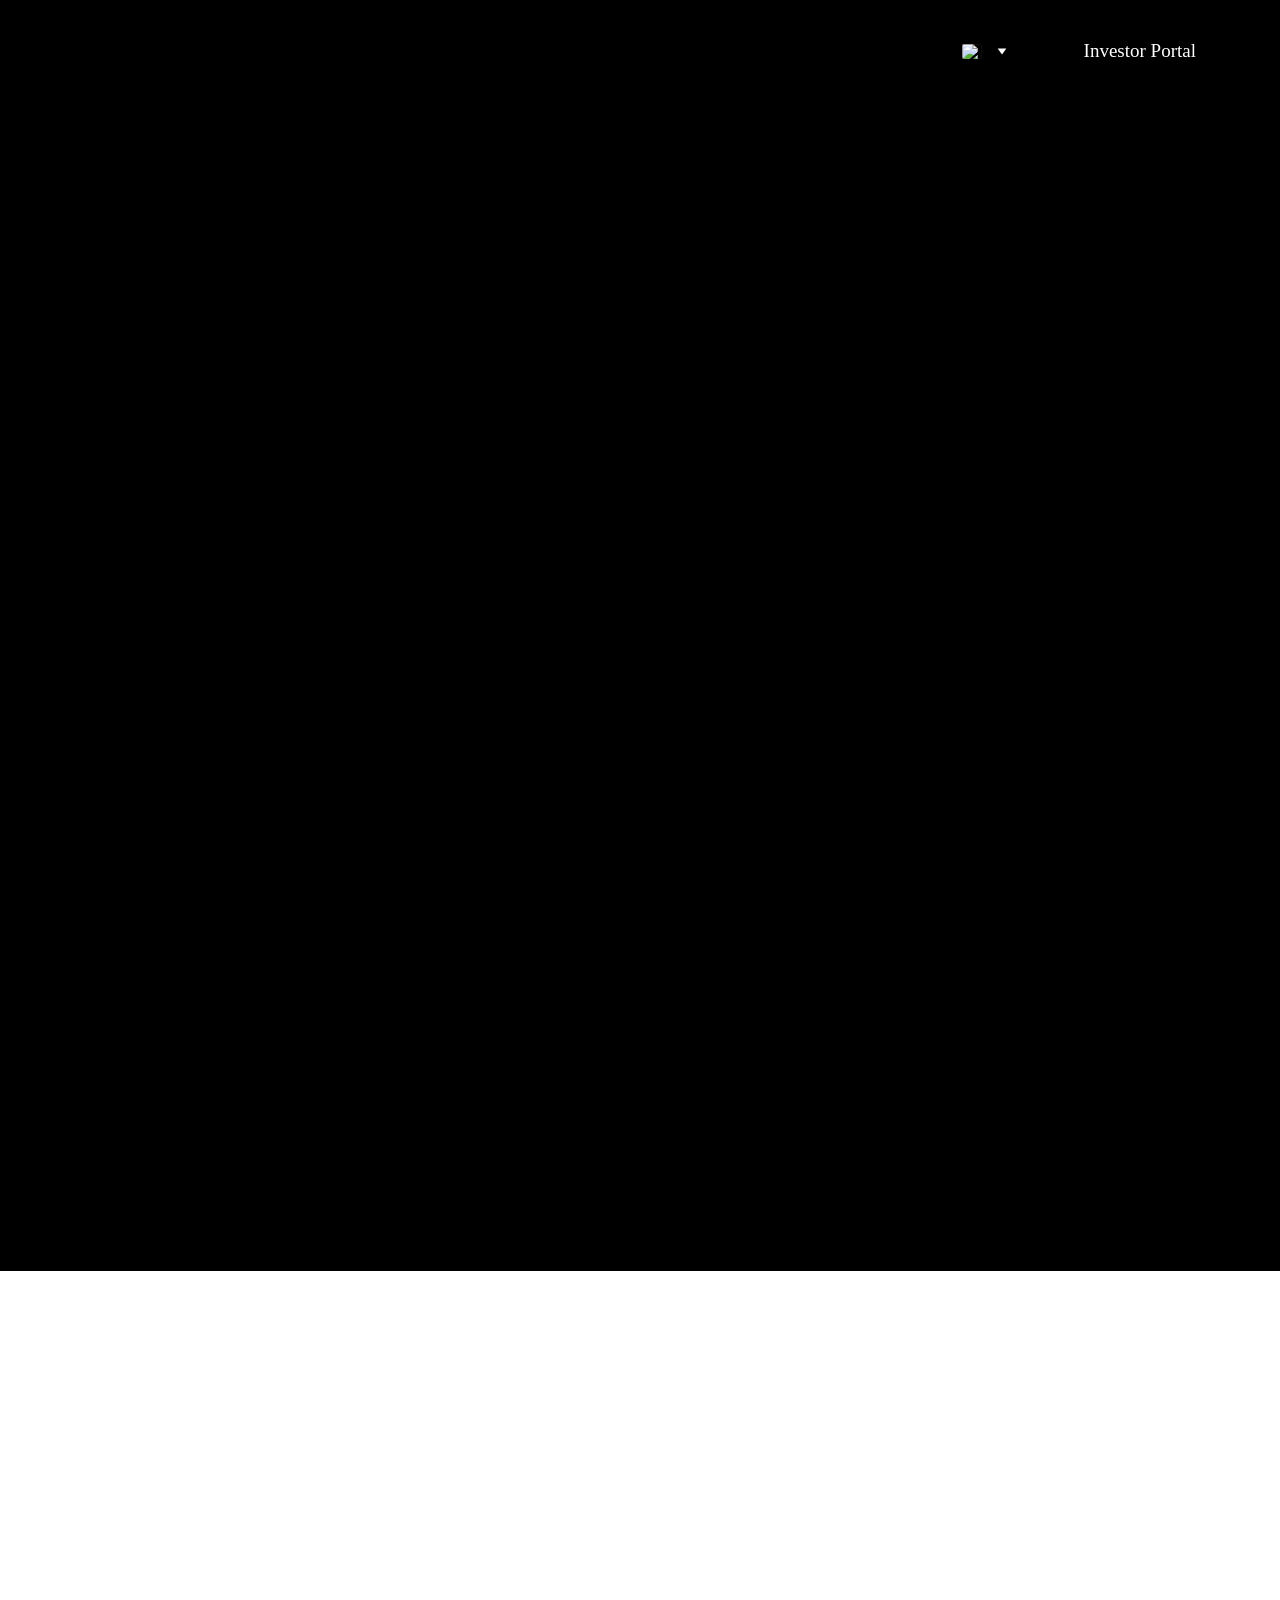
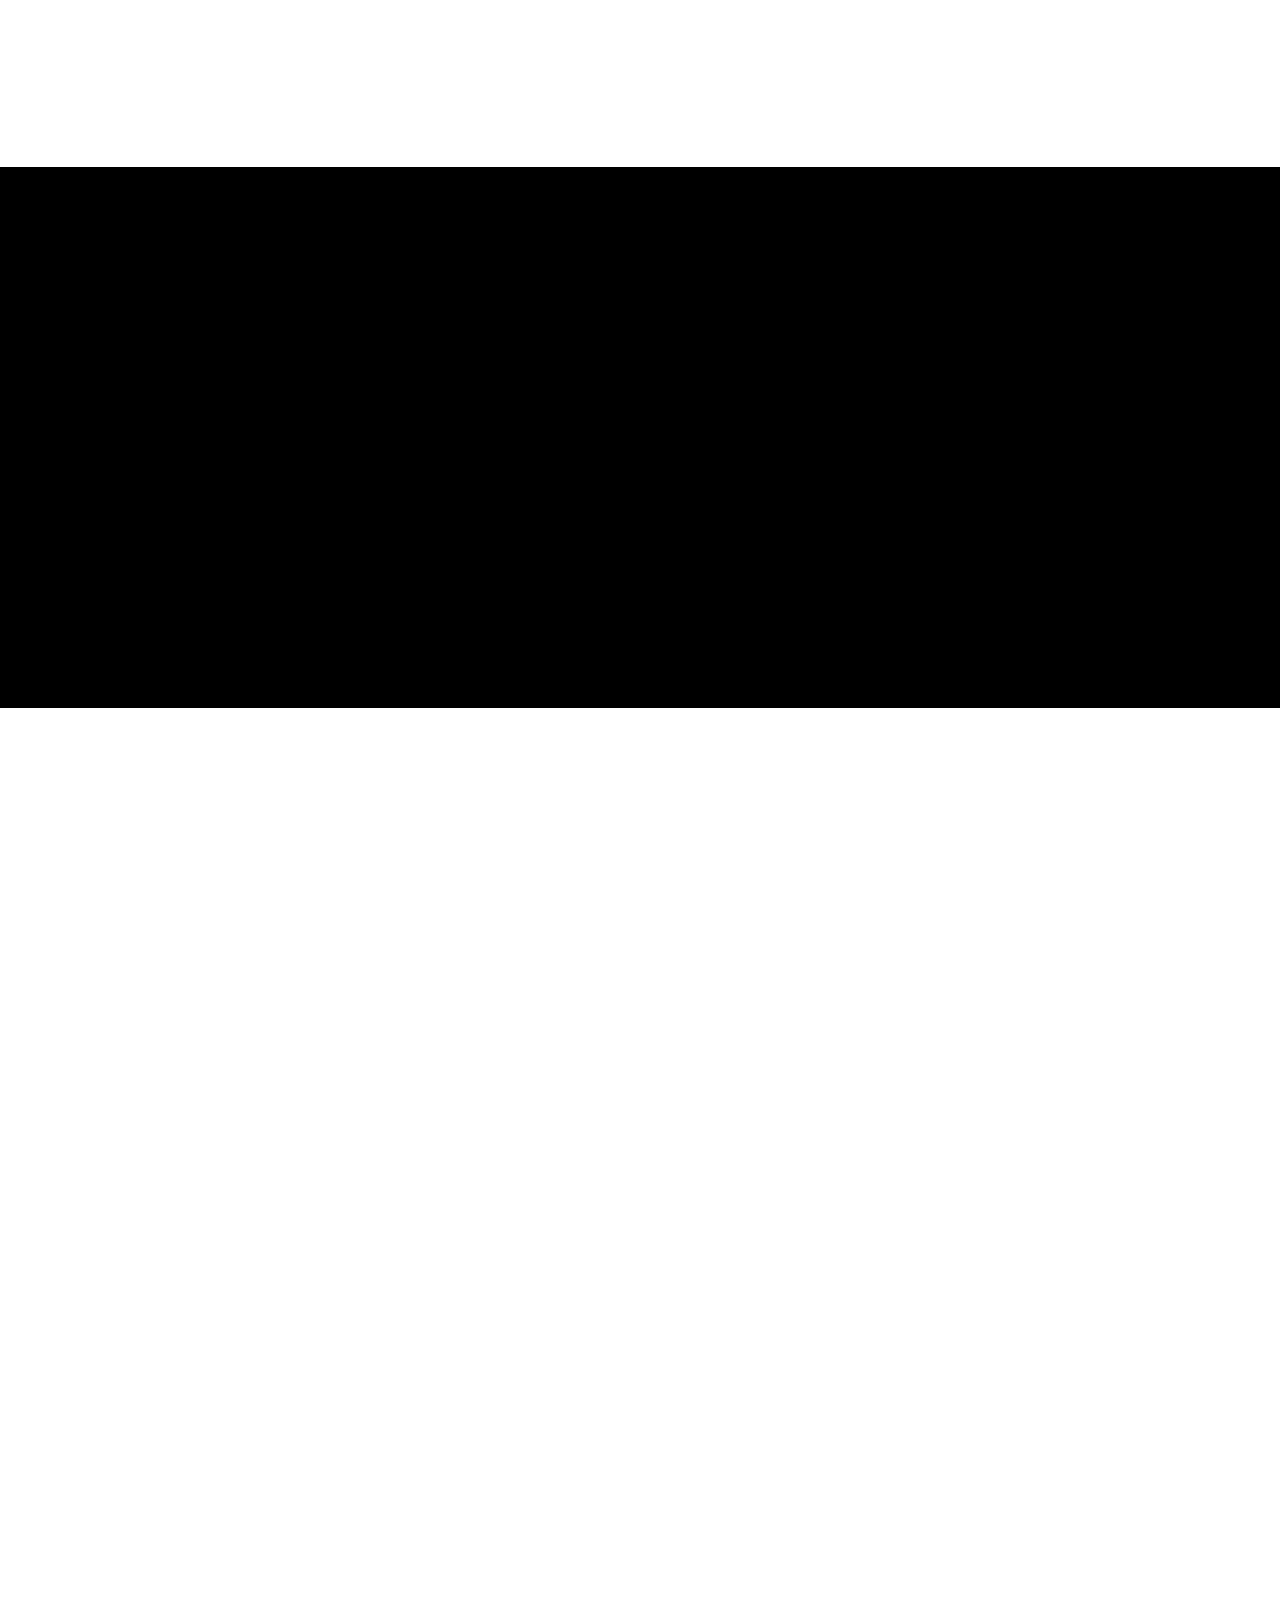
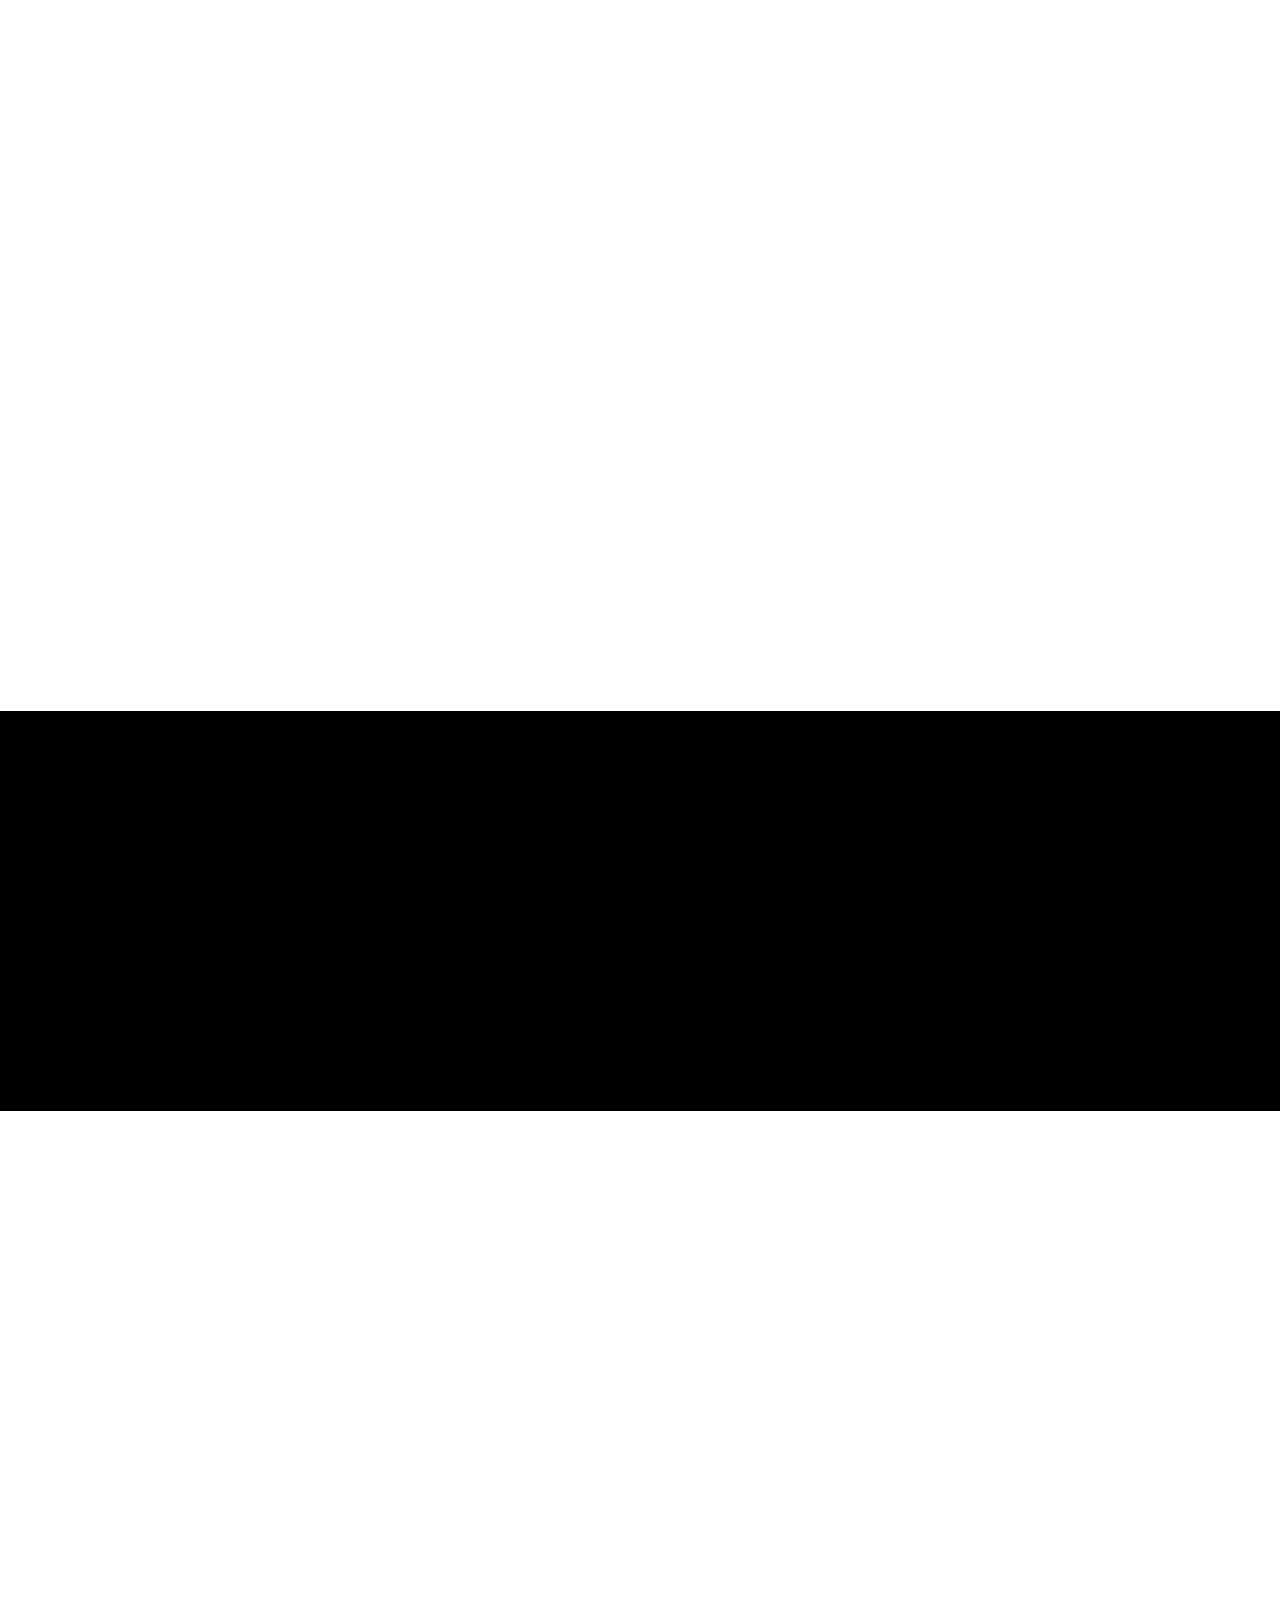
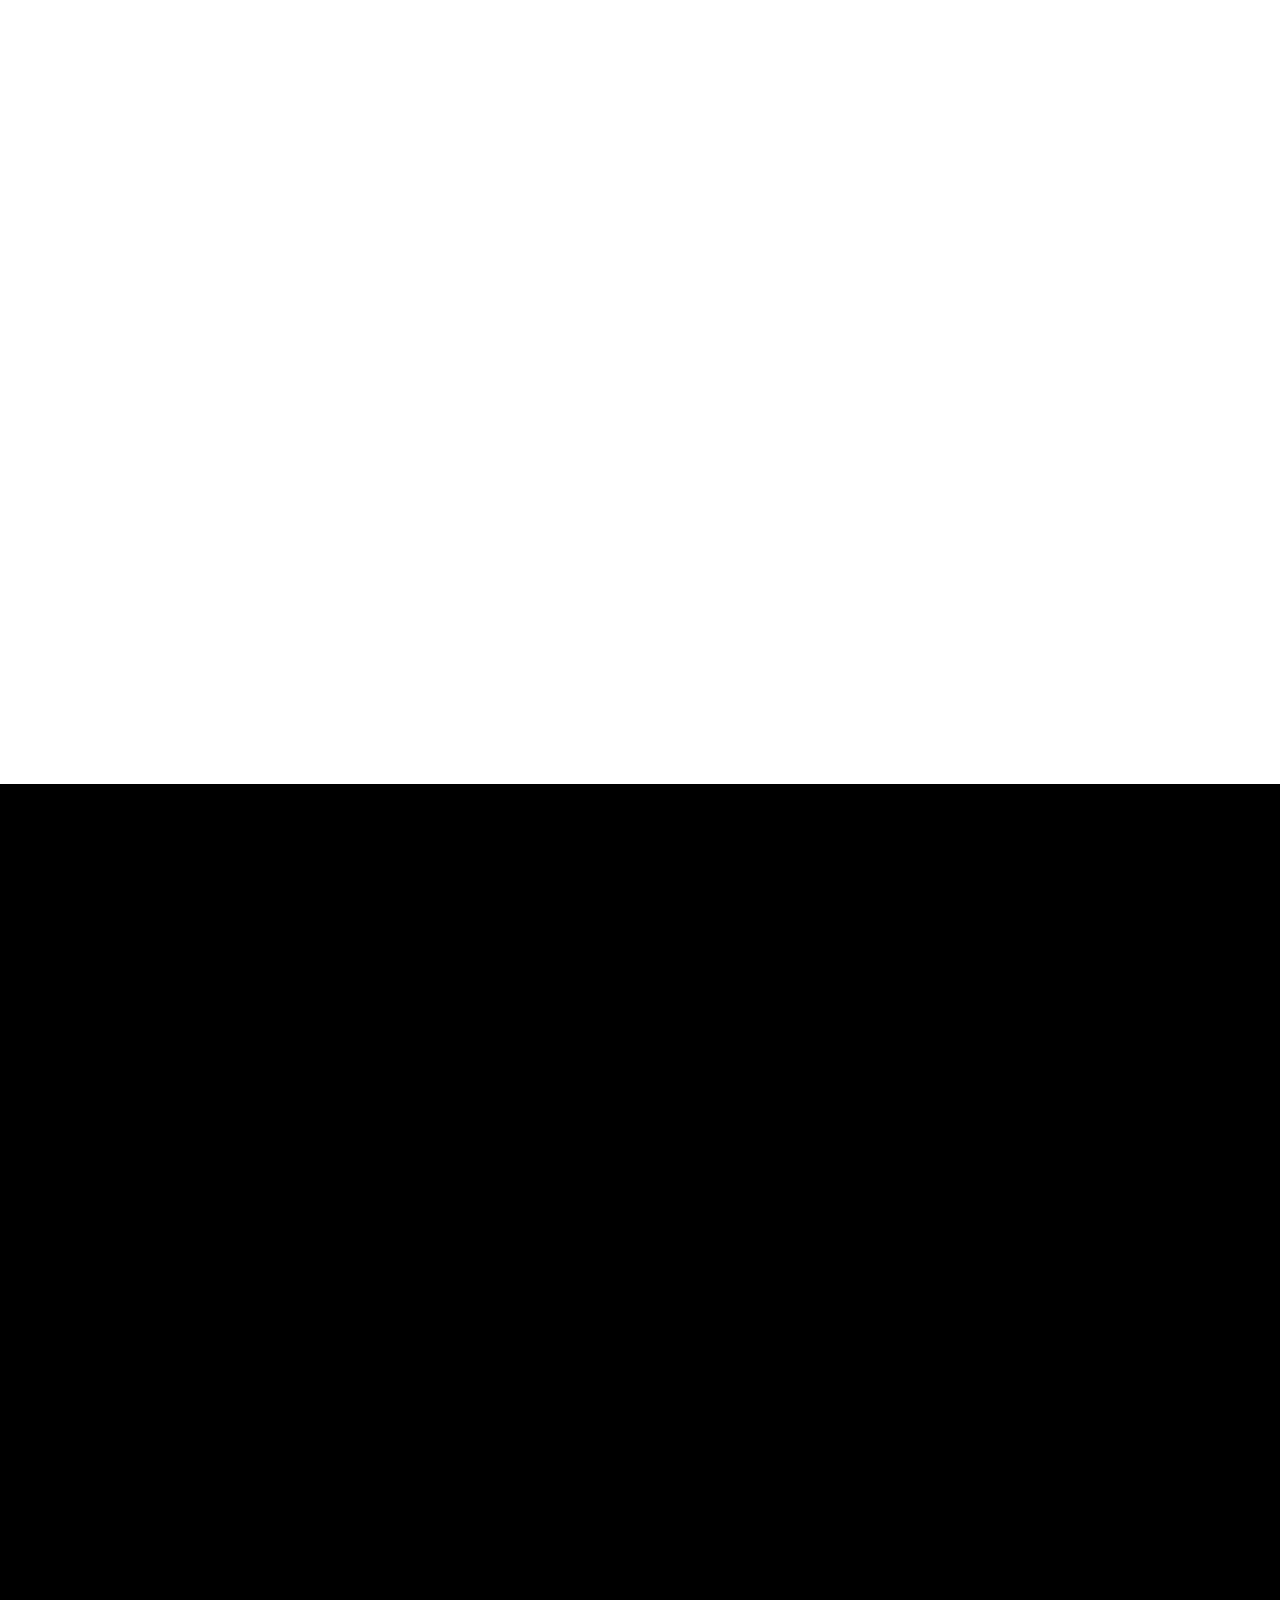
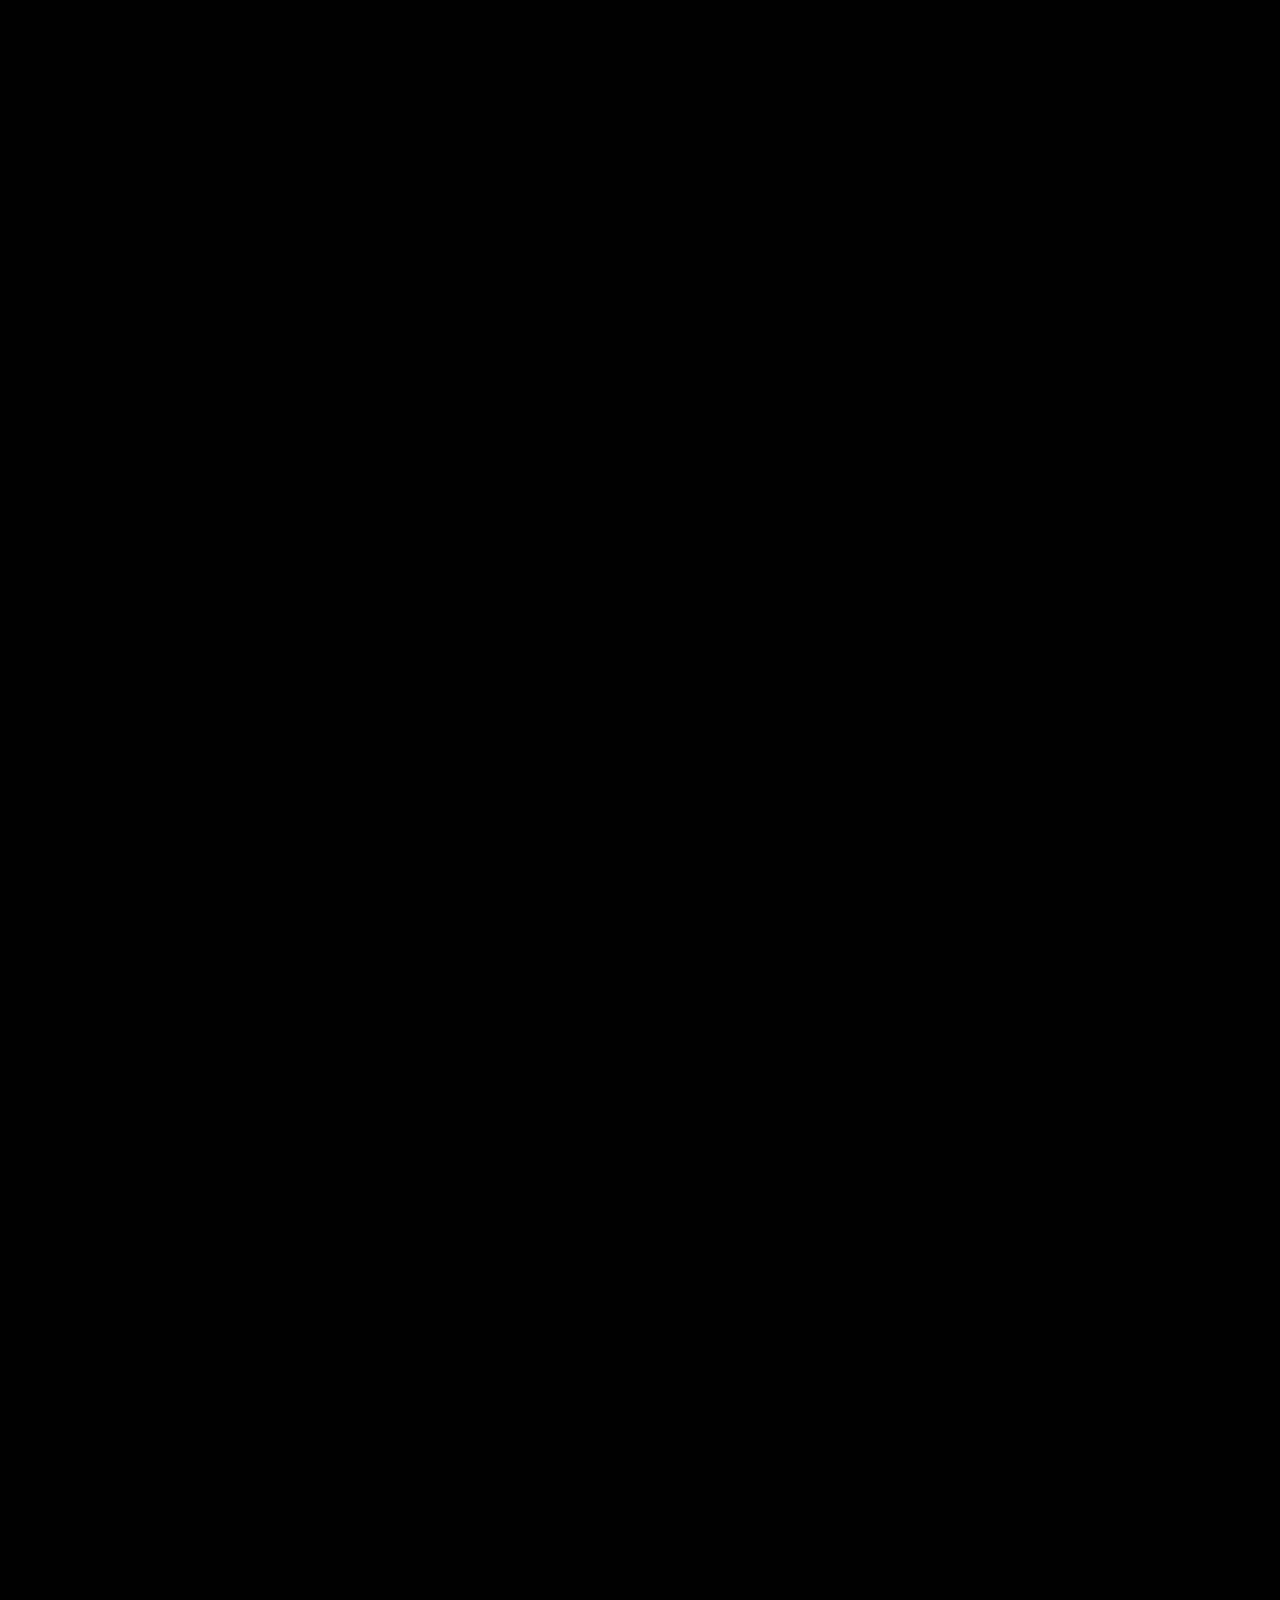
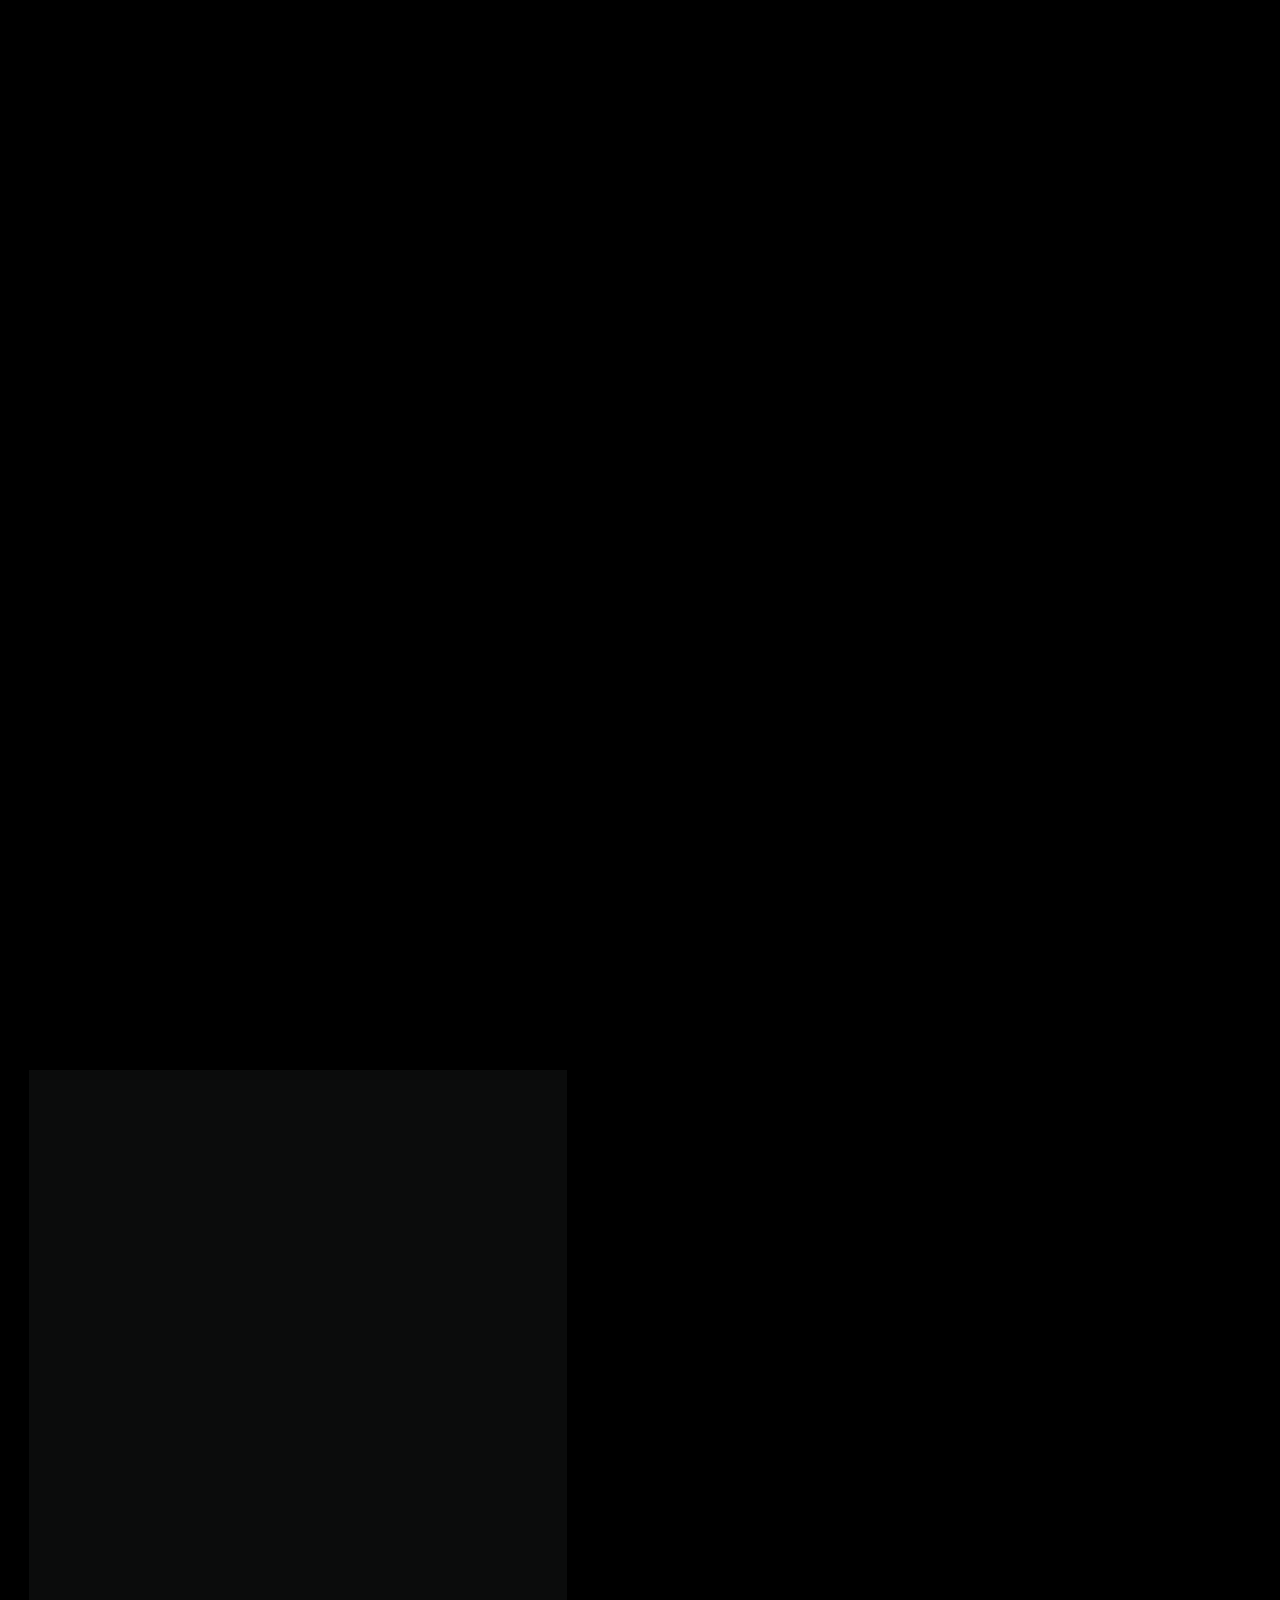
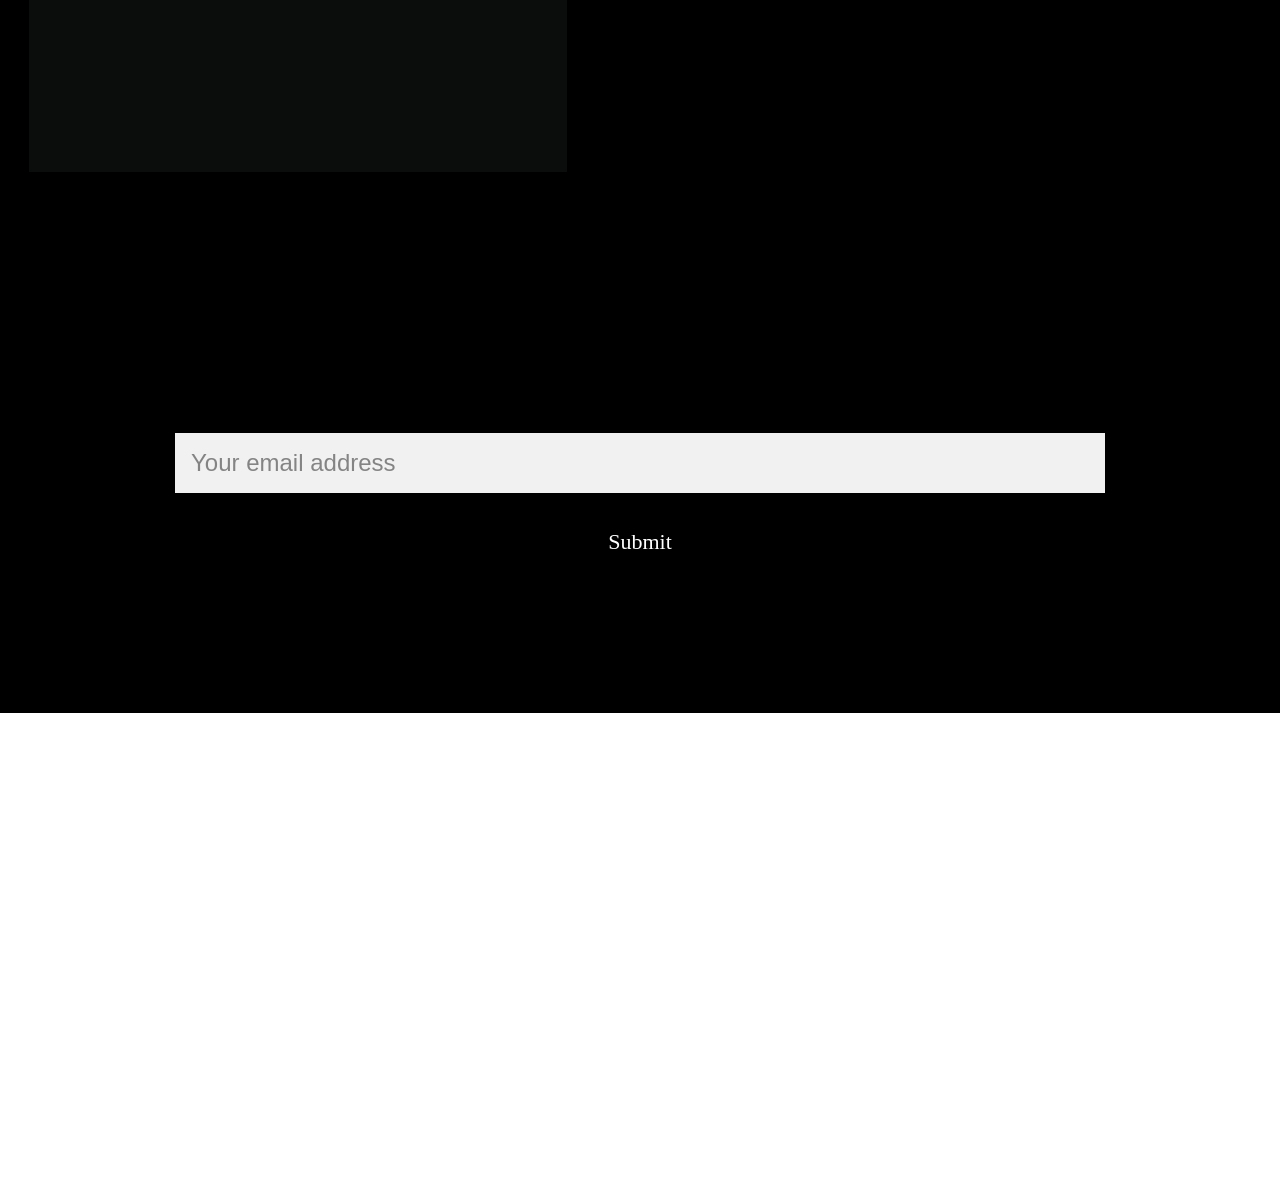
==== commit 3ace0dd9: "Fix mobile responsive shell rendering" ====
--- a/index.html
+++ b/index.html
@@ -16,6 +16,6 @@
 		})();</script><link rel="stylesheet" href="_astro-1779678208088/_..D9s3Ry08.css">
 <link rel="stylesheet" href="_astro-1779678208088/cookieconsent.CpXrOrr9.css">
 	<link rel="stylesheet" href="_astro-1779678208088/Page.DWsMedUh.css">
-	<link rel="stylesheet" href="mobile-fixes.css">
+	<link rel="stylesheet" href="mobile-fixes.css?v=20260623-mobile6">
 <style>:root{--color-meteorite-dark: #2f1c6a;--color-meteorite-dark-2: #1F1346;--color-meteorite: #8c85ff;--color-meteorite-light: #d5dfff;--color-primary-dark: #5025d1;--color-primary: #673de6;--color-primary-light: #ebe4ff;--color-primary-charts: #B39EF3;--color-danger-dark: #d63163;--color-danger: #fc5185;--color-danger-light: #ffe8ef;--color-danger-charts: #FEA8C2;--color-warning-dark: #fea419;--color-warning-dark-2: #9F6000;--color-warning-charts: #FFD28C;--color-warning: #ffcd35;--color-warning-light: #fff8e2;--color-success-dark: #008361;--color-success: #00b090;--color-success-light: #def4f0;--color-dark: #1d1e20;--color-black: #18181a;--color-gray-dark: #36344d;--color-gray: #727586;--color-gray-border: #dadce0;--color-gray-light: #f2f3f6;--color-light: #fff;--color-azure: #357df9;--color-azure-light: #e3ebf9;--color-azure-dark: #265ab2;--color-indigo: #6366F1;--color-neutral-200: #D8DAE0}.whats-app-bubble{position:fixed;z-index:19;display:flex;right:20px;bottom:24px;cursor:pointer;border-radius:100px;box-shadow:#00000026 0 4px 12px}#wtpQualitySign_fixedCSS,#wtpQualitySign_popupCSS{bottom:10px!important}#wtpQualitySign_fixedCSS{z-index:17!important}#wtpQualitySign_popupCSS{z-index:18!important}
-</style><script src="mobile-enhance.js" defer></script></head> <body> <div> <style>astro-island,astro-slot,astro-static-slot{display:contents}</style><script>(()=>{var e=async t=>{await(await t())()};(self.Astro||(self.Astro={})).only=e;window.dispatchEvent(new Event("astro:only"));})();</script><script>(()=>{var g=Object.defineProperty;var w=(c,s,d)=>s in c?g(c,s,{enumerable:!0,configurable:!0,writable:!0,value:d}):c[s]=d;var l=(c,s,d)=>w(c,typeof s!="symbol"?s+"":s,d);var E=new Set(["__proto__","constructor","prototype"]);{let c={0:t=>y(t),1:t=>d(t),2:t=>new RegExp(t),3:t=>new Date(t),4:t=>new Map(d(t)),5:t=>new Set(d(t)),6:t=>BigInt(t),7:t=>new URL(t),8:t=>new Uint8Array(t),9:t=>new Uint16Array(t),10:t=>new Uint32Array(t),11:t=>Number.POSITIVE_INFINITY*t},s=t=>{let[p,e]=t;return p in c?c[p](e):void 0},d=t=>t.map(s),y=t=>typeof t!="object"||t===null?t:Object.fromEntries(Object.entries(t).map(([p,e])=>[p,s(e)]));class f extends HTMLElement{constructor(){super(...arguments);l(this,"Component");l(this,"hydrator");l(this,"hydrate",async()=>{var b;if(!this.hydrator||!this.isConnected)return;let e=(b=this.parentElement)==null?void 0:b.closest("astro-island[ssr]");if(e){e.addEventListener("astro:hydrate",this.hydrate,{once:!0});return}let n=this.querySelectorAll("astro-slot"),r={},i=this.querySelectorAll("template[data-astro-template]");for(let o of i){let a=o.closest(this.tagName);a!=null&&a.isSameNode(this)&&(r[o.getAttribute("data-astro-template")||"default"]=o.innerHTML,o.remove())}for(let o of n){let a=o.closest(this.tagName);a!=null&&a.isSameNode(this)&&(r[o.getAttribute("name")||"default"]=o.innerHTML)}let u;try{u=this.hasAttribute("props")?y(JSON.parse(this.getAttribute("props"))):{}}catch(o){let a=this.getAttribute("component-url")||"<unknown>",v=this.getAttribute("component-export");throw v&&(a+=` (export ${v})`),console.error(`[hydrate] Error parsing props for component ${a}`,this.getAttribute("props"),o),o}let h;await this.hydrator(this)(this.Component,u,r,{client:this.getAttribute("client")}),this.removeAttribute("ssr"),this.dispatchEvent(new CustomEvent("astro:hydrate"))});l(this,"unmount",()=>{this.isConnected||this.dispatchEvent(new CustomEvent("astro:unmount"))})}disconnectedCallback(){document.removeEventListener("astro:after-swap",this.unmount),document.addEventListener("astro:after-swap",this.unmount,{once:!0})}connectedCallback(){if(!this.hasAttribute("await-children")||document.readyState==="interactive"||document.readyState==="complete")this.childrenConnectedCallback();else{let e=()=>{document.removeEventListener("DOMContentLoaded",e),n.disconnect(),this.childrenConnectedCallback()},n=new MutationObserver(()=>{var r;((r=this.lastChild)==null?void 0:r.nodeType)===Node.COMMENT_NODE&&this.lastChild.nodeValue==="astro:end"&&(this.lastChild.remove(),e())});n.observe(this,{childList:!0}),document.addEventListener("DOMContentLoaded",e)}}async childrenConnectedCallback(){let e=this.getAttribute("before-hydration-url");e&&await import(e),this.start()}getRetryImportUrl(e){let n=new URL(e,document.baseURI),r=`astro-retry=${Date.now()}`,i=n.hash.replace(/^#/,"");return n.hash=i?`${i}&${r}`:r,n.toString()}async importWithRetry(e){try{return await import(e)}catch(n){return await new Promise(r=>setTimeout(r,1e3)),import(this.getRetryImportUrl(e))}}handleHydrationError(e){let n=this.getAttribute("component-url"),r=new CustomEvent("astro:hydration-error",{cancelable:!0,bubbles:!0,composed:!0,detail:{error:e,componentUrl:n}});this.dispatchEvent(r)&&console.error(`[astro-island] Error hydrating ${n}`,e)}async start(){let e=JSON.parse(this.getAttribute("opts")),n=this.getAttribute("client");if(Astro[n]===void 0){window.addEventListener(`astro:${n}`,()=>this.start(),{once:!0});return}try{await Astro[n](async()=>{let r=this.getAttribute("renderer-url");try{let[i,{default:u}]=await Promise.all([this.importWithRetry(this.getAttribute("component-url")),r?this.importWithRetry(r):Promise.resolve({default:()=>()=>{}})]),h=this.getAttribute("component-export")||"default";if(h.includes(".")){this.Component=i;for(let m of h.split(".")){if(E.has(m)||!this.Component||typeof this.Component!="object"&&typeof this.Component!="function"||!Object.hasOwn(this.Component,m))throw new Error(`Invalid component export path: ${h}`);this.Component=this.Component[m]}}else{if(E.has(h))throw new Error(`Invalid component export path: ${h}`);this.Component=i[h]}return this.hydrator=u,this.hydrate}catch(i){return this.handleHydrationError(i),()=>{}}},e,this)}catch(r){this.handleHydrationError(r)}}attributeChangedCallback(){this.hydrate()}}l(f,"observedAttributes",["props"]),customElements.get("astro-island")||customElements.define("astro-island",f)}})();</script><astro-island uid="2avhWo" component-url="/quantumcrypto/_astro-1779678208088/ClientHead.BhQ41lFz.js" component-export="default" renderer-url="/quantumcrypto/_astro-1779678208088/client.CQ56Exff.js" props="{&quot;page-noindex&quot;:[0,false],&quot;canonical-url&quot;:[0,&quot;https://jp.jerrypsy.top/quantumcrypto/&quot;],&quot;site-meta&quot;:[0,{&quot;version&quot;:[0,201],&quot;template&quot;:[0,&quot;blick&quot;],&quot;defaultLocale&quot;:[0,&quot;en&quot;],&quot;isPrivateModeActive&quot;:[0,false],&quot;demoEcommerceStoreId&quot;:[0,&quot;demo_01G0E9P2R0CFTNBWEEFCEV8EG5&quot;],&quot;shouldAddWWWPrefixToDomain&quot;:[0,false]}],&quot;domain&quot;:[0,&quot;jp.jerrypsy.top&quot;]}" ssr client="only" opts="{&quot;name&quot;:&quot;ClientHead&quot;,&quot;value&quot;:&quot;vue&quot;}"></astro-island> <script>(()=>{var e=async t=>{await(await t())()};(self.Astro||(self.Astro={})).load=e;window.dispatchEvent(new Event("astro:load"));})();</script><astro-island uid="1h5pDb" prefix="s1" component-url="/quantumcrypto/_astro-1779678208088/Page.BWc3dWrf.js" component-export="default" renderer-url="/quantumcrypto/_astro-1779678208088/client.CQ56Exff.js" props="{&quot;pageData&quot;:[0,{&quot;pages&quot;:[0,{&quot;home&quot;:[0,{&quot;meta&quot;:[0,{&quot;noindex&quot;:[0,false],&quot;password&quot;:[0,&quot;&quot;],&quot;ogImageAlt&quot;:[0,&quot;&quot;],&quot;passwordDesign&quot;:[0,&quot;default&quot;],&quot;passwordBackText&quot;:[0,&quot;Back to&quot;],&quot;passwordButtonText&quot;:[0,&quot;Enter&quot;],&quot;passwordHeadingText&quot;:[0,&quot;Guest area&quot;],&quot;passwordSubheadingText&quot;:[0,&quot;Please enter the password to access the page&quot;],&quot;passwordPlaceholderText&quot;:[0,&quot;Type password&quot;]}],&quot;name&quot;:[0,&quot;About&quot;],&quot;slug&quot;:[0,&quot;&quot;],&quot;type&quot;:[0,&quot;default&quot;],&quot;blocks&quot;:[1,[[0,&quot;ztIhP7&quot;],[0,&quot;zORlYa&quot;],[0,&quot;zS3xAE&quot;],[0,&quot;zoub2s&quot;],[0,&quot;zMwqHc&quot;],[0,&quot;z_G1BY&quot;],[0,&quot;zd66z-&quot;],[0,&quot;zUptjw&quot;],[0,&quot;z0f278&quot;]]],&quot;hiddenSlots&quot;:[1,[]]}],&quot;zCx1x8&quot;:[0,{&quot;date&quot;:[0,&quot;2026-05-04T14:55:56.362Z&quot;],&quot;meta&quot;:[0,{&quot;title&quot;:[0,&quot;Your blog post&quot;],&quot;ogImageAlt&quot;:[0,&quot;a man riding a skateboard down the side of a ramp&quot;],&quot;description&quot;:[0,&quot;Blog post description.&quot;],&quot;ogImagePath&quot;:[0,&quot;photo-1563164232-b6ee5dd3e821?auto=format&amp;fit=crop&amp;w=3600&amp;h=2160&quot;],&quot;ogImageOrigin&quot;:[0,&quot;unsplash&quot;]}],&quot;name&quot;:[0,&quot;Your blog post&quot;],&quot;slug&quot;:[0,&quot;blog-post1&quot;],&quot;type&quot;:[0,&quot;blog&quot;],&quot;blocks&quot;:[1,[[0,&quot;z8koi1&quot;],[0,&quot;zar0hz&quot;]]],&quot;isDraft&quot;:[0,false],&quot;categories&quot;:[1,[]],&quot;coverImageAlt&quot;:[0,&quot;a man riding a skateboard down the side of a ramp&quot;],&quot;minutesToRead&quot;:[0,&quot;1&quot;],&quot;coverImagePath&quot;:[0,&quot;photo-1563164232-b6ee5dd3e821?auto=format&amp;fit=crop&amp;w=3600&amp;h=2160&quot;],&quot;coverImageOrigin&quot;:[0,&quot;unsplash&quot;]}],&quot;zs9x58&quot;:[0,{&quot;date&quot;:[0,&quot;2026-05-04T14:55:56.363Z&quot;],&quot;meta&quot;:[0,{&quot;title&quot;:[0,&quot;Your blog post&quot;],&quot;ogImageAlt&quot;:[0,&quot;worm&#39;s-eye view photography of concrete building&quot;],&quot;description&quot;:[0,&quot;Blog post description.&quot;],&quot;ogImagePath&quot;:[0,&quot;photo-1483366774565-c783b9f70e2c?auto=format&amp;amp;fit=crop&amp;amp;w=861&amp;amp&quot;],&quot;ogImageOrigin&quot;:[0,&quot;unsplash&quot;]}],&quot;name&quot;:[0,&quot;Your blog post&quot;],&quot;slug&quot;:[0,&quot;blog-post3&quot;],&quot;type&quot;:[0,&quot;blog&quot;],&quot;blocks&quot;:[1,[[0,&quot;zcKb_6&quot;],[0,&quot;zyoaWc&quot;]]],&quot;isDraft&quot;:[0,false],&quot;categories&quot;:[1,[]],&quot;coverImageAlt&quot;:[0,&quot;worm&#39;s-eye view photography of concrete building&quot;],&quot;minutesToRead&quot;:[0,&quot;1&quot;],&quot;coverImagePath&quot;:[0,&quot;photo-1483366774565-c783b9f70e2c?auto=format&amp;amp;fit=crop&amp;amp;w=861&amp;amp&quot;],&quot;coverImageOrigin&quot;:[0,&quot;unsplash&quot;]}],&quot;zx8VQi&quot;:[0,{&quot;date&quot;:[0,&quot;2026-05-04T14:55:56.362Z&quot;],&quot;meta&quot;:[0,{&quot;title&quot;:[0,&quot;Your blog post&quot;],&quot;ogImageAlt&quot;:[0,&quot;white concrete building during daytime&quot;],&quot;description&quot;:[0,&quot;Blog post description.&quot;],&quot;ogImagePath&quot;:[0,&quot;photo-1586522471252-68f4b108ff2a?auto=format&amp;fit=crop&amp;w=3600&amp;h=2160&quot;],&quot;ogImageOrigin&quot;:[0,&quot;unsplash&quot;]}],&quot;name&quot;:[0,&quot;Your blog post&quot;],&quot;slug&quot;:[0,&quot;blog-post2&quot;],&quot;type&quot;:[0,&quot;blog&quot;],&quot;blocks&quot;:[1,[[0,&quot;z10xxD&quot;],[0,&quot;zPERtU&quot;]]],&quot;isDraft&quot;:[0,false],&quot;categories&quot;:[1,[]],&quot;coverImageAlt&quot;:[0,&quot;white concrete building during daytime&quot;],&quot;minutesToRead&quot;:[0,&quot;1&quot;],&quot;coverImagePath&quot;:[0,&quot;photo-1586522471252-68f4b108ff2a?auto=format&amp;fit=crop&amp;w=3600&amp;h=2160&quot;],&quot;coverImageOrigin&quot;:[0,&quot;unsplash&quot;]}]}],&quot;blocks&quot;:[0,{&quot;header&quot;:[0,{&quot;slot&quot;:[0,&quot;header&quot;],&quot;type&quot;:[0,&quot;BlockNavigation&quot;],&quot;mobile&quot;:[0,{&quot;height&quot;:[0,103],&quot;logoHeight&quot;:[0,20]}],&quot;desktop&quot;:[0,{&quot;height&quot;:[0,103],&quot;logoHeight&quot;:[0,70]}],&quot;settings&quot;:[0,{&quot;styles&quot;:[0,{&quot;width&quot;:[0,&quot;1240px&quot;],&quot;padding&quot;:[0,&quot;24px 16px 24px 16px&quot;],&quot;m-padding&quot;:[0,&quot;24px 16px 24px 16px&quot;],&quot;logo-width&quot;:[0,&quot;250px&quot;],&quot;cartIconSize&quot;:[0,&quot;24px&quot;],&quot;link-spacing&quot;:[0,&quot;32px&quot;],&quot;m-logo-width&quot;:[0,&quot;70px&quot;],&quot;m-link-spacing&quot;:[0,&quot;20px&quot;],&quot;element-spacing&quot;:[0,&quot;30px&quot;],&quot;contrastBackgroundColor&quot;:[0,&quot;rgb(31, 31, 31)&quot;]}],&quot;cartText&quot;:[0,&quot;Shopping bag&quot;],&quot;isSticky&quot;:[0,true],&quot;showLogo&quot;:[0,false],&quot;headerLayout&quot;:[0,&quot;desktop-1&quot;],&quot;isCartVisible&quot;:[0,true],&quot;logoImagePath&quot;:[0,&quot;a-aeao2-A85exRvxRBF9RRa0.png&quot;],&quot;mHeaderLayout&quot;:[0,&quot;mobile-1&quot;],&quot;logoImageOrigin&quot;:[0,&quot;assets&quot;],&quot;selectedLogoType&quot;:[0,&quot;image&quot;],&quot;mobileLinksAlignment&quot;:[0,&quot;right&quot;],&quot;isLanguageSwitcherHidden&quot;:[0,false]}],&quot;zindexes&quot;:[1,[[0,&quot;zin4eh&quot;]]],&quot;background&quot;:[0,{&quot;color&quot;:[0,&quot;rgb(0, 0, 0)&quot;],&quot;current&quot;:[0,&quot;color&quot;],&quot;isTransparent&quot;:[0,true]}],&quot;components&quot;:[1,[[0,&quot;zin4eh&quot;]]],&quot;logoAspectRatio&quot;:[0,3.622950819672131],&quot;navLinkTextColor&quot;:[0,&quot;rgb(255, 255, 255)&quot;],&quot;navLinkTextColorHover&quot;:[0,&quot;rgb(0, 0, 0)&quot;]}],&quot;z0f278&quot;:[0,{&quot;type&quot;:[0,&quot;BlockLayout&quot;],&quot;htmlId&quot;:[0,&quot;contact&quot;],&quot;mobile&quot;:[0,{&quot;minHeight&quot;:[0,20]}],&quot;desktop&quot;:[0,{&quot;minHeight&quot;:[0,501]}],&quot;settings&quot;:[0,{&quot;styles&quot;:[0,{&quot;block-padding&quot;:[0,&quot;16px 0 16px 0&quot;],&quot;m-block-padding&quot;:[0,&quot;16px&quot;]}]}],&quot;zindexes&quot;:[1,[[0,&quot;zESGHO&quot;],[0,&quot;zCymw6&quot;]]],&quot;background&quot;:[0,{&quot;color&quot;:[0,&quot;rgb(0, 0, 0)&quot;],&quot;current&quot;:[0,&quot;color&quot;]}],&quot;components&quot;:[1,[[0,&quot;zESGHO&quot;],[0,&quot;zCymw6&quot;]]]}],&quot;zMwqHc&quot;:[0,{&quot;type&quot;:[0,&quot;BlockLayout&quot;],&quot;htmlId&quot;:[0,&quot;raywong&quot;],&quot;mobile&quot;:[0,{&quot;minHeight&quot;:[0,291]}],&quot;desktop&quot;:[0,{&quot;minHeight&quot;:[0,400]}],&quot;settings&quot;:[0,{&quot;styles&quot;:[0,{&quot;rows&quot;:[0,12],&quot;width&quot;:[0,&quot;1224px&quot;],&quot;row-gap&quot;:[0,&quot;16px&quot;],&quot;row-size&quot;:[0,&quot;48px&quot;],&quot;column-gap&quot;:[0,&quot;24px&quot;],&quot;block-padding&quot;:[0,&quot;0px 0px 0px 0px&quot;],&quot;m-block-padding&quot;:[0,&quot;0px 16px 82px 16px&quot;],&quot;oldContentWidth&quot;:[0,&quot;1600px&quot;]}]}],&quot;zindexes&quot;:[1,[[0,&quot;ze7gFs&quot;]]],&quot;background&quot;:[0,{&quot;color&quot;:[0,&quot;rgb(0, 0, 0)&quot;],&quot;current&quot;:[0,&quot;color&quot;]}],&quot;components&quot;:[1,[[0,&quot;ze7gFs&quot;]]],&quot;shouldKeepGridVisible&quot;:[0,true]}],&quot;zORlYa&quot;:[0,{&quot;type&quot;:[0,&quot;BlockLayout&quot;],&quot;htmlId&quot;:[0,&quot;abouus&quot;],&quot;mobile&quot;:[0,{&quot;minHeight&quot;:[0,197]}],&quot;desktop&quot;:[0,{&quot;minHeight&quot;:[0,1688]}],&quot;settings&quot;:[0,{&quot;styles&quot;:[0,{&quot;rows&quot;:[0,9],&quot;width&quot;:[0,&quot;1224px&quot;],&quot;row-gap&quot;:[0,&quot;16px&quot;],&quot;row-size&quot;:[0,&quot;48px&quot;],&quot;column-gap&quot;:[0,&quot;24px&quot;],&quot;block-padding&quot;:[0,&quot;16px 0px 16px 0px&quot;],&quot;m-block-padding&quot;:[0,&quot;60px 16px 72px 16px&quot;],&quot;oldContentWidth&quot;:[0,&quot;1600px&quot;]}]}],&quot;zindexes&quot;:[1,[[0,&quot;zP4aNg&quot;],[0,&quot;zP0jzb&quot;],[0,&quot;zgCeSo&quot;],[0,&quot;z1IlZ1&quot;],[0,&quot;zxliZX&quot;],[0,&quot;zQC6Rf&quot;],[0,&quot;zxurXG&quot;],[0,&quot;z0dfKh&quot;],[0,&quot;zPaNGV&quot;],[0,&quot;zgC96D&quot;],[0,&quot;zUo1at&quot;]]],&quot;background&quot;:[0,{&quot;color&quot;:[0,&quot;rgb(255, 255, 255)&quot;],&quot;current&quot;:[0,&quot;color&quot;]}],&quot;components&quot;:[1,[[0,&quot;zP4aNg&quot;],[0,&quot;zP0jzb&quot;],[0,&quot;zgCeSo&quot;],[0,&quot;z1IlZ1&quot;],[0,&quot;zxliZX&quot;],[0,&quot;zQC6Rf&quot;],[0,&quot;zxurXG&quot;],[0,&quot;z0dfKh&quot;],[0,&quot;zPaNGV&quot;],[0,&quot;zgC96D&quot;],[0,&quot;zUo1at&quot;]]],&quot;shouldKeepGridVisible&quot;:[0,true]}],&quot;zS3xAE&quot;:[0,{&quot;type&quot;:[0,&quot;BlockLayout&quot;],&quot;htmlId&quot;:[0,&quot;buildwealth&quot;],&quot;mobile&quot;:[0,{&quot;minHeight&quot;:[0,481]}],&quot;desktop&quot;:[0,{&quot;minHeight&quot;:[0,541]}],&quot;settings&quot;:[0,{&quot;styles&quot;:[0,{&quot;rows&quot;:[0,10],&quot;width&quot;:[0,&quot;1224px&quot;],&quot;row-gap&quot;:[0,&quot;16px&quot;],&quot;row-size&quot;:[0,&quot;48px&quot;],&quot;column-gap&quot;:[0,&quot;24px&quot;],&quot;block-padding&quot;:[0,&quot;16px 0px 16px 0px&quot;],&quot;m-block-padding&quot;:[0,&quot;60px 16px 60px 16px&quot;],&quot;oldContentWidth&quot;:[0,&quot;1600px&quot;]}]}],&quot;zindexes&quot;:[1,[[0,&quot;zXuzOe&quot;],[0,&quot;zdm7Cs&quot;],[0,&quot;zVBp60&quot;],[0,&quot;zn2tMZ&quot;],[0,&quot;z4tS9L&quot;],[0,&quot;z7JL22&quot;],[0,&quot;zUWooJ&quot;]]],&quot;background&quot;:[0,{&quot;color&quot;:[0,&quot;rgb(0, 0, 0)&quot;],&quot;current&quot;:[0,&quot;color&quot;]}],&quot;components&quot;:[1,[[0,&quot;zXuzOe&quot;],[0,&quot;zdm7Cs&quot;],[0,&quot;zVBp60&quot;],[0,&quot;zn2tMZ&quot;],[0,&quot;z4tS9L&quot;],[0,&quot;z7JL22&quot;],[0,&quot;zUWooJ&quot;]]],&quot;shouldKeepGridVisible&quot;:[0,true]}],&quot;zUptjw&quot;:[0,{&quot;type&quot;:[0,&quot;BlockLayout&quot;],&quot;htmlId&quot;:[0,&quot;news&quot;],&quot;mobile&quot;:[0,{&quot;minHeight&quot;:[0,633]}],&quot;desktop&quot;:[0,{&quot;minHeight&quot;:[0,1024]}],&quot;settings&quot;:[0,{&quot;styles&quot;:[0,{&quot;block-padding&quot;:[0,&quot;16px 0 16px 0&quot;],&quot;m-block-padding&quot;:[0,&quot;16px&quot;]}]}],&quot;zindexes&quot;:[1,[[0,&quot;zaFGYk&quot;],[0,&quot;zph8L8&quot;],[0,&quot;zt7imX&quot;],[0,&quot;zj9JU9&quot;],[0,&quot;zyY-Ry&quot;],[0,&quot;zF8Iw4&quot;],[0,&quot;zRjGph&quot;],[0,&quot;ziYVS1&quot;],[0,&quot;zlpMWw&quot;],[0,&quot;zNWPx4&quot;],[0,&quot;zPjqeU&quot;]]],&quot;attachment&quot;:[0,&quot;fixed&quot;],&quot;background&quot;:[0,{&quot;color&quot;:[0,&quot;rgb(0, 0, 0)&quot;],&quot;current&quot;:[0,&quot;color&quot;],&quot;gradient&quot;:[0,{&quot;angle&quot;:[0,135],&quot;colors&quot;:[1,[[0,{&quot;value&quot;:[0,&quot;rgb(23, 107, 224)&quot;]}],[0,{&quot;value&quot;:[0,&quot;rgb(143, 17, 168)&quot;]}]]],&quot;isAnimated&quot;:[0,false]}],&quot;overlay-opacity&quot;:[0,&quot;0.90&quot;]}],&quot;components&quot;:[1,[[0,&quot;zt7imX&quot;],[0,&quot;zj9JU9&quot;],[0,&quot;zyY-Ry&quot;],[0,&quot;zF8Iw4&quot;],[0,&quot;zRjGph&quot;],[0,&quot;ziYVS1&quot;],[0,&quot;zlpMWw&quot;],[0,&quot;zph8L8&quot;],[0,&quot;zaFGYk&quot;],[0,&quot;zNWPx4&quot;],[0,&quot;zPjqeU&quot;]]],&quot;initialBlockId&quot;:[0,&quot;zSPVpW&quot;]}],&quot;zWNhn9&quot;:[0,{&quot;slot&quot;:[0,&quot;footer&quot;],&quot;type&quot;:[0,&quot;BlockLayout&quot;],&quot;htmlId&quot;:[0,&quot;navigation&quot;],&quot;mobile&quot;:[0,{&quot;minHeight&quot;:[0,211]}],&quot;desktop&quot;:[0,{&quot;minHeight&quot;:[0,479]}],&quot;settings&quot;:[0,{&quot;styles&quot;:[0,{&quot;cols&quot;:[0,&quot;12&quot;],&quot;rows&quot;:[0,6],&quot;width&quot;:[0,&quot;1224px&quot;],&quot;m-rows&quot;:[0,&quot;1&quot;],&quot;col-gap&quot;:[0,&quot;24px&quot;],&quot;row-gap&quot;:[0,&quot;16px&quot;],&quot;row-size&quot;:[0,&quot;48px&quot;],&quot;column-gap&quot;:[0,&quot;24px&quot;],&quot;block-padding&quot;:[0,&quot;16px 0 16px 0&quot;],&quot;m-block-padding&quot;:[0,&quot;52px 16px 40px 16px&quot;],&quot;oldContentWidth&quot;:[0,&quot;1600px&quot;]}]}],&quot;zindexes&quot;:[1,[[0,&quot;zGM-Sf&quot;],[0,&quot;z4yCEh&quot;],[0,&quot;zLR2UX&quot;],[0,&quot;zI5n6A&quot;],[0,&quot;zXTTpN&quot;],[0,&quot;zBsKat&quot;],[0,&quot;zEFrHj&quot;],[0,&quot;zV3T3r&quot;],[0,&quot;zPcaDj&quot;],[0,&quot;z8NeGK&quot;],[0,&quot;zuoL3h&quot;],[0,&quot;zVyWND&quot;],[0,&quot;zpPl6K&quot;],[0,&quot;zqT41y&quot;],[0,&quot;zsqOHb&quot;],[0,&quot;zkm71I&quot;],[0,&quot;zBJJ0c&quot;],[0,&quot;zfhcad&quot;],[0,&quot;zXJ03u&quot;]]],&quot;background&quot;:[0,{&quot;color&quot;:[0,&quot;rgb(255, 255, 255)&quot;],&quot;current&quot;:[0,&quot;color&quot;]}],&quot;components&quot;:[1,[[0,&quot;zGM-Sf&quot;],[0,&quot;z4yCEh&quot;],[0,&quot;zLR2UX&quot;],[0,&quot;zI5n6A&quot;],[0,&quot;zXTTpN&quot;],[0,&quot;zBsKat&quot;],[0,&quot;zEFrHj&quot;],[0,&quot;zV3T3r&quot;],[0,&quot;zPcaDj&quot;],[0,&quot;z8NeGK&quot;],[0,&quot;zuoL3h&quot;],[0,&quot;zVyWND&quot;],[0,&quot;zpPl6K&quot;],[0,&quot;zqT41y&quot;],[0,&quot;zsqOHb&quot;],[0,&quot;zkm71I&quot;],[0,&quot;zBJJ0c&quot;],[0,&quot;zfhcad&quot;],[0,&quot;zXJ03u&quot;]]]}],&quot;z_G1BY&quot;:[0,{&quot;type&quot;:[0,&quot;BlockLayout&quot;],&quot;htmlId&quot;:[0,&quot;privatewealth&quot;],&quot;mobile&quot;:[0,{&quot;minHeight&quot;:[0,311]}],&quot;desktop&quot;:[0,{&quot;minHeight&quot;:[0,1273]}],&quot;settings&quot;:[0,{&quot;styles&quot;:[0,{&quot;rows&quot;:[0,5],&quot;width&quot;:[0,&quot;1224px&quot;],&quot;row-gap&quot;:[0,&quot;16px&quot;],&quot;row-size&quot;:[0,&quot;48px&quot;],&quot;column-gap&quot;:[0,&quot;24px&quot;],&quot;block-padding&quot;:[0,&quot;16px 0px 16px 0px&quot;],&quot;m-block-padding&quot;:[0,&quot;50px 16px 40px 16px&quot;],&quot;oldContentWidth&quot;:[0,&quot;1600px&quot;]}]}],&quot;zindexes&quot;:[1,[[0,&quot;zub6VL&quot;],[0,&quot;z9HHR5&quot;],[0,&quot;z_QjjH&quot;],[0,&quot;zHrfge&quot;],[0,&quot;zl8Zir&quot;]]],&quot;background&quot;:[0,{&quot;color&quot;:[0,&quot;rgb(255, 255, 255)&quot;],&quot;current&quot;:[0,&quot;color&quot;]}],&quot;components&quot;:[1,[[0,&quot;zub6VL&quot;],[0,&quot;z9HHR5&quot;],[0,&quot;z_QjjH&quot;],[0,&quot;zHrfge&quot;],[0,&quot;zl8Zir&quot;]]],&quot;shouldKeepGridVisible&quot;:[0,true]}],&quot;zd66z-&quot;:[0,{&quot;type&quot;:[0,&quot;BlockLayout&quot;],&quot;htmlId&quot;:[0,&quot;reports&quot;],&quot;mobile&quot;:[0,{&quot;minHeight&quot;:[0,20]}],&quot;desktop&quot;:[0,{&quot;minHeight&quot;:[0,3204]}],&quot;settings&quot;:[0,{&quot;styles&quot;:[0,{&quot;block-padding&quot;:[0,&quot;16px 0 16px 0&quot;],&quot;m-block-padding&quot;:[0,&quot;16px&quot;]}]}],&quot;zindexes&quot;:[1,[[0,&quot;z5jo7r&quot;],[0,&quot;zDBS43&quot;],[0,&quot;z5TZQi&quot;],[0,&quot;zul1uU&quot;],[0,&quot;zCzvBS&quot;],[0,&quot;zjevCT&quot;],[0,&quot;zaPV4o&quot;],[0,&quot;zCFkub&quot;],[0,&quot;zqc3se&quot;],[0,&quot;zLLRFa&quot;],[0,&quot;zt1b1D&quot;],[0,&quot;zOhpzz&quot;],[0,&quot;zS3j81&quot;],[0,&quot;zri_Aq&quot;],[0,&quot;zGAVeE&quot;],[0,&quot;zP9yA-&quot;],[0,&quot;zxyqYX&quot;],[0,&quot;zKBhvJ&quot;],[0,&quot;zUTfPa&quot;],[0,&quot;zEk1o3&quot;],[0,&quot;z9ZdoR&quot;],[0,&quot;z91ZgC&quot;],[0,&quot;zQsD2d&quot;],[0,&quot;zKgt0Y&quot;],[0,&quot;zxaBBe&quot;],[0,&quot;zQu-XS&quot;],[0,&quot;za4Bu8&quot;],[0,&quot;zgkpii&quot;],[0,&quot;zjdEpd&quot;],[0,&quot;zvrx_M&quot;]]],&quot;attachment&quot;:[0,&quot;fixed&quot;],&quot;background&quot;:[0,{&quot;color&quot;:[0,&quot;rgb(0, 0, 0)&quot;],&quot;current&quot;:[0,&quot;color&quot;],&quot;gradient&quot;:[0,{&quot;angle&quot;:[0,135],&quot;colors&quot;:[1,[[0,{&quot;value&quot;:[0,&quot;rgb(23, 107, 224)&quot;]}],[0,{&quot;value&quot;:[0,&quot;rgb(143, 17, 168)&quot;]}]]],&quot;isAnimated&quot;:[0,false]}],&quot;overlay-opacity&quot;:[0,&quot;0.90&quot;]}],&quot;components&quot;:[1,[[0,&quot;zCFkub&quot;],[0,&quot;zqc3se&quot;],[0,&quot;zLLRFa&quot;],[0,&quot;zt1b1D&quot;],[0,&quot;zOhpzz&quot;],[0,&quot;zS3j81&quot;],[0,&quot;zri_Aq&quot;],[0,&quot;zGAVeE&quot;],[0,&quot;zP9yA-&quot;],[0,&quot;zxyqYX&quot;],[0,&quot;zKBhvJ&quot;],[0,&quot;zUTfPa&quot;],[0,&quot;zEk1o3&quot;],[0,&quot;z9ZdoR&quot;],[0,&quot;z91ZgC&quot;],[0,&quot;zQsD2d&quot;],[0,&quot;zKgt0Y&quot;],[0,&quot;zxaBBe&quot;],[0,&quot;zQu-XS&quot;],[0,&quot;za4Bu8&quot;],[0,&quot;zgkpii&quot;],[0,&quot;zjdEpd&quot;],[0,&quot;zvrx_M&quot;],[0,&quot;zaPV4o&quot;],[0,&quot;zjevCT&quot;],[0,&quot;zCzvBS&quot;],[0,&quot;zul1uU&quot;],[0,&quot;z5TZQi&quot;],[0,&quot;zDBS43&quot;],[0,&quot;z5jo7r&quot;]]],&quot;initialBlockId&quot;:[0,&quot;zW0lC2&quot;]}],&quot;zoub2s&quot;:[0,{&quot;type&quot;:[0,&quot;BlockLayout&quot;],&quot;htmlId&quot;:[0,&quot;mainline&quot;],&quot;mobile&quot;:[0,{&quot;minHeight&quot;:[0,1577]}],&quot;desktop&quot;:[0,{&quot;minHeight&quot;:[0,1603]}],&quot;settings&quot;:[0,{&quot;styles&quot;:[0,{&quot;rows&quot;:[0,10],&quot;width&quot;:[0,&quot;1224px&quot;],&quot;row-gap&quot;:[0,&quot;16px&quot;],&quot;row-size&quot;:[0,&quot;48px&quot;],&quot;column-gap&quot;:[0,&quot;24px&quot;],&quot;block-padding&quot;:[0,&quot;16px 0px 16px 0px&quot;],&quot;m-block-padding&quot;:[0,&quot;60px 16px 60px 16px&quot;],&quot;oldContentWidth&quot;:[0,&quot;1600px&quot;]}]}],&quot;zindexes&quot;:[1,[[0,&quot;zFq2QF&quot;],[0,&quot;z-A5UR&quot;],[0,&quot;z18_kW&quot;],[0,&quot;z4BTs5&quot;],[0,&quot;zXr-mZ&quot;],[0,&quot;zNlX9X&quot;],[0,&quot;zyjuCk&quot;],[0,&quot;zMhTRO&quot;],[0,&quot;zQcQxp&quot;],[0,&quot;z5DWvW&quot;]]],&quot;background&quot;:[0,{&quot;color&quot;:[0,&quot;rgb(255, 255, 255)&quot;],&quot;current&quot;:[0,&quot;color&quot;]}],&quot;components&quot;:[1,[[0,&quot;zFq2QF&quot;],[0,&quot;z-A5UR&quot;],[0,&quot;z18_kW&quot;],[0,&quot;z4BTs5&quot;],[0,&quot;zXr-mZ&quot;],[0,&quot;zNlX9X&quot;],[0,&quot;zyjuCk&quot;],[0,&quot;zMhTRO&quot;],[0,&quot;zQcQxp&quot;],[0,&quot;z5DWvW&quot;]]],&quot;shouldKeepGridVisible&quot;:[0,true]}],&quot;ztIhP7&quot;:[0,{&quot;type&quot;:[0,&quot;BlockLayout&quot;],&quot;htmlId&quot;:[0,&quot;main&quot;],&quot;mobile&quot;:[0,{&quot;minHeight&quot;:[0,20]}],&quot;desktop&quot;:[0,{&quot;minHeight&quot;:[0,1577]}],&quot;settings&quot;:[0,{&quot;styles&quot;:[0,{&quot;rows&quot;:[0,16],&quot;width&quot;:[0,&quot;1224px&quot;],&quot;row-gap&quot;:[0,&quot;16px&quot;],&quot;row-size&quot;:[0,&quot;48px&quot;],&quot;column-gap&quot;:[0,&quot;24px&quot;],&quot;block-padding&quot;:[0,&quot;0px 0px 0px 0px&quot;],&quot;m-block-padding&quot;:[0,&quot;36px 0px 0px 0px&quot;],&quot;oldContentWidth&quot;:[0,&quot;1600px&quot;]}]}],&quot;zindexes&quot;:[1,[[0,&quot;zduLEE&quot;],[0,&quot;z6k92D&quot;],[0,&quot;z0jR03&quot;],[0,&quot;zpkvVk&quot;],[0,&quot;zEHeK_&quot;],[0,&quot;zZG0nj&quot;],[0,&quot;zyQlXg&quot;],[0,&quot;zhu09d&quot;]]],&quot;background&quot;:[0,{&quot;color&quot;:[0,&quot;rgb(0, 0, 0)&quot;],&quot;current&quot;:[0,&quot;color&quot;],&quot;gradient&quot;:[0,{&quot;angle&quot;:[0,0],&quot;colors&quot;:[1,[[0,{&quot;value&quot;:[0,&quot;rgb(255, 255, 255)&quot;]}],[0,{&quot;value&quot;:[0,&quot;rgb(255, 255, 255)&quot;]}]]],&quot;isAnimated&quot;:[0,false]}]}],&quot;components&quot;:[1,[[0,&quot;zduLEE&quot;],[0,&quot;z6k92D&quot;],[0,&quot;z0jR03&quot;],[0,&quot;zpkvVk&quot;],[0,&quot;zEHeK_&quot;],[0,&quot;zZG0nj&quot;],[0,&quot;zyQlXg&quot;],[0,&quot;zhu09d&quot;]]],&quot;shouldKeepGridVisible&quot;:[0,true]}]}],&quot;elements&quot;:[0,{&quot;z-A5UR&quot;:[0,{&quot;rel&quot;:[0,&quot;nofollow&quot;],&quot;type&quot;:[0,&quot;GridImage&quot;],&quot;mobile&quot;:[0,{&quot;top&quot;:[0,84],&quot;left&quot;:[0,0],&quot;width&quot;:[0,328],&quot;height&quot;:[0,320]}],&quot;desktop&quot;:[0,{&quot;top&quot;:[0,280],&quot;left&quot;:[0,206],&quot;width&quot;:[0,406],&quot;height&quot;:[0,374]}],&quot;settings&quot;:[0,{&quot;alt&quot;:[0,&quot;&quot;],&quot;path&quot;:[0,&quot;a3-4-r-a-a3-4c_20250526211141-Awv4VVR5o8fOzXnB.png&quot;],&quot;origin&quot;:[0,&quot;assets&quot;],&quot;styles&quot;:[0,{&quot;align&quot;:[0,&quot;center&quot;],&quot;justify&quot;:[0,&quot;center&quot;],&quot;m-element-margin&quot;:[0,&quot;0 0 16px 0&quot;]}],&quot;clickAction&quot;:[0,&quot;none&quot;]}],&quot;animation&quot;:[0,{&quot;name&quot;:[0,&quot;fade&quot;],&quot;type&quot;:[0,&quot;global&quot;]}],&quot;fullResolutionWidth&quot;:[0,403],&quot;fullResolutionHeight&quot;:[0,356]}],&quot;z0dfKh&quot;:[0,{&quot;rel&quot;:[0,&quot;&quot;],&quot;href&quot;:[0,&quot;/&quot;],&quot;type&quot;:[0,&quot;GridButton&quot;],&quot;mobile&quot;:[0,{&quot;top&quot;:[0,1292],&quot;left&quot;:[0,69],&quot;width&quot;:[0,191],&quot;height&quot;:[0,56]}],&quot;content&quot;:[0,&quot;Learn More&quot;],&quot;desktop&quot;:[0,{&quot;top&quot;:[0,824],&quot;left&quot;:[0,206],&quot;width&quot;:[0,191],&quot;height&quot;:[0,56],&quot;fontSize&quot;:[0,20]}],&quot;linkType&quot;:[0,&quot;page&quot;],&quot;settings&quot;:[0,{&quot;type&quot;:[0,&quot;primary&quot;],&quot;styles&quot;:[0,{&quot;align&quot;:[0,&quot;center&quot;],&quot;justify&quot;:[0,&quot;center&quot;],&quot;m-element-margin&quot;:[0,&quot;0 0 16px 0&quot;]}]}],&quot;animation&quot;:[0,{&quot;name&quot;:[0,&quot;fade&quot;],&quot;type&quot;:[0,&quot;global&quot;]}],&quot;fontColor&quot;:[0,&quot;rgb(255, 255, 255)&quot;],&quot;fontFamily&quot;:[0,&quot;Bricolage Grotesque&quot;],&quot;fontWeight&quot;:[0,400],&quot;borderColor&quot;:[0,&quot;rgb(0, 0, 0)&quot;],&quot;borderRadius&quot;:[0,0],&quot;linkedPageId&quot;:[0,&quot;home&quot;],&quot;fontColorHover&quot;:[0,&quot;rgb(255, 255, 255)&quot;],&quot;backgroundColor&quot;:[0,&quot;rgb(0, 0, 0)&quot;],&quot;borderColorHover&quot;:[0,&quot;rgb(0, 0, 0)&quot;],&quot;backgroundColorHover&quot;:[0,&quot;rgb(29, 30, 32)&quot;]}],&quot;z0jR03&quot;:[0,{&quot;rel&quot;:[0,&quot;nofollow&quot;],&quot;type&quot;:[0,&quot;GridImage&quot;],&quot;mobile&quot;:[0,{&quot;top&quot;:[0,420],&quot;left&quot;:[0,0],&quot;width&quot;:[0,328],&quot;height&quot;:[0,320]}],&quot;desktop&quot;:[0,{&quot;top&quot;:[0,104],&quot;crop&quot;:[0,{&quot;top&quot;:[0,55.714285714285715],&quot;left&quot;:[0,5.263157894736845],&quot;scale&quot;:[0,1.08]}],&quot;left&quot;:[0,194],&quot;width&quot;:[0,284],&quot;height&quot;:[0,64]}],&quot;settings&quot;:[0,{&quot;alt&quot;:[0,&quot;&quot;],&quot;path&quot;:[0,&quot;a-aeao2-A85exRvxRBF9RRa0.png&quot;],&quot;origin&quot;:[0,&quot;assets&quot;],&quot;styles&quot;:[0,{&quot;align&quot;:[0,&quot;center&quot;],&quot;justify&quot;:[0,&quot;center&quot;],&quot;m-element-margin&quot;:[0,&quot;0 0 16px 0&quot;]}],&quot;clickAction&quot;:[0,&quot;none&quot;]}],&quot;animation&quot;:[0,{&quot;name&quot;:[0,&quot;fade&quot;],&quot;type&quot;:[0,&quot;global&quot;]}],&quot;fullResolutionWidth&quot;:[0,307],&quot;fullResolutionHeight&quot;:[0,85]}],&quot;z18_kW&quot;:[0,{&quot;rel&quot;:[0,&quot;nofollow&quot;],&quot;type&quot;:[0,&quot;GridImage&quot;],&quot;mobile&quot;:[0,{&quot;top&quot;:[0,420],&quot;left&quot;:[0,0],&quot;width&quot;:[0,328],&quot;height&quot;:[0,344]}],&quot;desktop&quot;:[0,{&quot;top&quot;:[0,654],&quot;left&quot;:[0,612],&quot;width&quot;:[0,406],&quot;height&quot;:[0,370]}],&quot;settings&quot;:[0,{&quot;alt&quot;:[0,&quot;&quot;],&quot;path&quot;:[0,&quot;a3-4-r-a-a3-4c_20250526211137-d951LLxPzaHwqzNP.png&quot;],&quot;origin&quot;:[0,&quot;assets&quot;],&quot;styles&quot;:[0,{&quot;align&quot;:[0,&quot;center&quot;],&quot;justify&quot;:[0,&quot;center&quot;],&quot;m-element-margin&quot;:[0,&quot;0 0 16px 0&quot;]}],&quot;clickAction&quot;:[0,&quot;none&quot;]}],&quot;animation&quot;:[0,{&quot;name&quot;:[0,&quot;fade&quot;],&quot;type&quot;:[0,&quot;global&quot;]}],&quot;fullResolutionWidth&quot;:[0,400],&quot;fullResolutionHeight&quot;:[0,352]}],&quot;z1IlZ1&quot;:[0,{&quot;type&quot;:[0,&quot;GridTextBox&quot;],&quot;mobile&quot;:[0,{&quot;top&quot;:[0,779],&quot;left&quot;:[0,0],&quot;width&quot;:[0,328],&quot;height&quot;:[0,43]}],&quot;content&quot;:[0,&quot;&lt;h3 dir=\&quot;auto\&quot; style=\&quot;color: rgb(26, 26, 26); --lineHeightDesktop: 1.3; --fontSizeDesktop: 18px;\&quot;&gt;&lt;span style=\&quot;font-family: &amp;quot;Basis Grotesque Arabic Pro Lt Regular&amp;quot;; font-weight: 400;\&quot;&gt;&lt;strong&gt;Initial Fund Size&lt;/strong&gt;&lt;/span&gt;&lt;/h3&gt;&quot;],&quot;desktop&quot;:[0,{&quot;top&quot;:[0,318],&quot;left&quot;:[0,808],&quot;width&quot;:[0,400],&quot;height&quot;:[0,24]}],&quot;settings&quot;:[0,{&quot;styles&quot;:[0,{&quot;text&quot;:[0,&quot;left&quot;],&quot;align&quot;:[0,&quot;flex-start&quot;],&quot;justify&quot;:[0,&quot;flex-start&quot;],&quot;m-element-margin&quot;:[0,&quot;0 0 16px 0&quot;]}]}],&quot;animation&quot;:[0,{&quot;name&quot;:[0,&quot;fade&quot;],&quot;type&quot;:[0,&quot;global&quot;]}]}],&quot;z4BTs5&quot;:[0,{&quot;rel&quot;:[0,&quot;nofollow&quot;],&quot;type&quot;:[0,&quot;GridImage&quot;],&quot;mobile&quot;:[0,{&quot;top&quot;:[0,780],&quot;left&quot;:[0,0],&quot;width&quot;:[0,328],&quot;height&quot;:[0,344]}],&quot;desktop&quot;:[0,{&quot;top&quot;:[0,1024],&quot;left&quot;:[0,206],&quot;width&quot;:[0,406],&quot;height&quot;:[0,368]}],&quot;settings&quot;:[0,{&quot;alt&quot;:[0,&quot;&quot;],&quot;path&quot;:[0,&quot;a3-4-r-a-a3-4c_20250526211133-Yg2jzzRXKziZGBr3.png&quot;],&quot;origin&quot;:[0,&quot;assets&quot;],&quot;styles&quot;:[0,{&quot;align&quot;:[0,&quot;center&quot;],&quot;justify&quot;:[0,&quot;center&quot;],&quot;m-element-margin&quot;:[0,&quot;0 0 16px 0&quot;]}],&quot;clickAction&quot;:[0,&quot;none&quot;]}],&quot;animation&quot;:[0,{&quot;name&quot;:[0,&quot;fade&quot;],&quot;type&quot;:[0,&quot;global&quot;]}],&quot;fullResolutionWidth&quot;:[0,402],&quot;fullResolutionHeight&quot;:[0,316]}],&quot;z4tS9L&quot;:[0,{&quot;type&quot;:[0,&quot;GridTextBox&quot;],&quot;mobile&quot;:[0,{&quot;top&quot;:[0,246],&quot;left&quot;:[0,0],&quot;width&quot;:[0,328],&quot;height&quot;:[0,76]}],&quot;content&quot;:[0,&quot;&lt;h6 dir=\&quot;auto\&quot; style=\&quot;color: rgb(255, 255, 255); --lineHeightMobile: 1.2; --lineHeightDesktop: 1.3; --fontSizeMobile: 20px; --fontSizeDesktop: 16px;\&quot;&gt;&lt;span style=\&quot;text-transform: none; letter-spacing: normal; font-family: &amp;quot;Basis Grotesque Arabic Pro Lt Regular&amp;quot;; font-weight: 400;\&quot;&gt;We operate multi-strategy crypto hedge fund focusing on global macro and corporate events.&lt;/span&gt;&lt;/h6&gt;&quot;],&quot;desktop&quot;:[0,{&quot;top&quot;:[0,326],&quot;left&quot;:[0,91],&quot;width&quot;:[0,328],&quot;height&quot;:[0,60]}],&quot;settings&quot;:[0,{&quot;styles&quot;:[0,{&quot;text&quot;:[0,&quot;center&quot;],&quot;align&quot;:[0,&quot;flex-start&quot;],&quot;justify&quot;:[0,&quot;flex-start&quot;],&quot;m-element-margin&quot;:[0,&quot;0 0 16px 0&quot;]}]}],&quot;animation&quot;:[0,{&quot;name&quot;:[0,&quot;fade&quot;],&quot;type&quot;:[0,&quot;global&quot;]}]}],&quot;z4yCEh&quot;:[0,{&quot;type&quot;:[0,&quot;GridTextBox&quot;],&quot;mobile&quot;:[0,{&quot;top&quot;:[0,51],&quot;left&quot;:[0,0],&quot;width&quot;:[0,328],&quot;height&quot;:[0,20]}],&quot;content&quot;:[0,&quot;&lt;p dir=\&quot;auto\&quot; class=\&quot;body\&quot; style=\&quot;--lineHeightDesktop: 1.3; --fontSizeDesktop: 20px;\&quot;&gt;&lt;span style=\&quot;font-family: &amp;quot;Basis Grotesque Arabic Pro Lt Regular&amp;quot;; font-weight: 400;\&quot;&gt;Our Impact&lt;/span&gt;&lt;/p&gt;&quot;],&quot;desktop&quot;:[0,{&quot;top&quot;:[0,170],&quot;left&quot;:[0,206],&quot;width&quot;:[0,142],&quot;height&quot;:[0,27]}],&quot;settings&quot;:[0,{&quot;styles&quot;:[0,{&quot;text&quot;:[0,&quot;left&quot;],&quot;align&quot;:[0,&quot;flex-start&quot;],&quot;justify&quot;:[0,&quot;flex-start&quot;],&quot;m-element-margin&quot;:[0,&quot;0 0 16px 0&quot;]}]}],&quot;animation&quot;:[0,{&quot;name&quot;:[0,&quot;fade&quot;],&quot;type&quot;:[0,&quot;global&quot;]}]}],&quot;z5DWvW&quot;:[0,{&quot;type&quot;:[0,&quot;GridTextBox&quot;],&quot;mobile&quot;:[0,{&quot;top&quot;:[0,1548],&quot;left&quot;:[0,0],&quot;width&quot;:[0,328],&quot;height&quot;:[0,31]}],&quot;content&quot;:[0,&quot;&lt;h5 dir=\&quot;auto\&quot; style=\&quot;color: rgb(0, 0, 0)\&quot;&gt;&lt;span style=\&quot;font-family: Garamond; font-weight: 400\&quot;&gt;Ecosystem Partnerships&lt;/span&gt;&lt;/h5&gt;&quot;],&quot;desktop&quot;:[0,{&quot;top&quot;:[0,1081],&quot;left&quot;:[0,647],&quot;width&quot;:[0,400],&quot;height&quot;:[0,41]}],&quot;settings&quot;:[0,{&quot;styles&quot;:[0,{&quot;text&quot;:[0,&quot;left&quot;],&quot;align&quot;:[0,&quot;flex-start&quot;],&quot;justify&quot;:[0,&quot;flex-start&quot;],&quot;m-element-margin&quot;:[0,&quot;0 0 16px 0&quot;]}]}],&quot;animation&quot;:[0,{&quot;name&quot;:[0,&quot;fade&quot;],&quot;type&quot;:[0,&quot;global&quot;]}]}],&quot;z5TZQi&quot;:[0,{&quot;type&quot;:[0,&quot;GridCard&quot;],&quot;mobile&quot;:[0,{&quot;top&quot;:[0,5455],&quot;left&quot;:[0,0],&quot;width&quot;:[0,328],&quot;height&quot;:[0,280]}],&quot;desktop&quot;:[0,{&quot;top&quot;:[0,1863],&quot;left&quot;:[0,559],&quot;width&quot;:[0,665],&quot;height&quot;:[0,280]}],&quot;opacity&quot;:[0,45],&quot;settings&quot;:[0,{&quot;styles&quot;:[0,{}]}],&quot;animation&quot;:[0,{&quot;name&quot;:[0,&quot;fade&quot;],&quot;type&quot;:[0,&quot;global&quot;]}],&quot;borderColor&quot;:[0,&quot;rgb(0, 0, 0)&quot;],&quot;borderWidth&quot;:[0,1],&quot;borderRadius&quot;:[0,0],&quot;backgroundColor&quot;:[0,&quot;rgb(26, 28, 28)&quot;],&quot;boxShadowPreset&quot;:[0,&quot;none&quot;],&quot;backgroundCurrent&quot;:[0,&quot;color&quot;]}],&quot;z5jo7r&quot;:[0,{&quot;type&quot;:[0,&quot;GridCard&quot;],&quot;mobile&quot;:[0,{&quot;top&quot;:[0,6047],&quot;left&quot;:[0,0],&quot;width&quot;:[0,328],&quot;height&quot;:[0,320]}],&quot;desktop&quot;:[0,{&quot;top&quot;:[0,2624],&quot;left&quot;:[0,559],&quot;width&quot;:[0,665],&quot;height&quot;:[0,370]}],&quot;opacity&quot;:[0,45],&quot;settings&quot;:[0,{&quot;styles&quot;:[0,{}]}],&quot;animation&quot;:[0,{&quot;name&quot;:[0,&quot;fade&quot;],&quot;type&quot;:[0,&quot;global&quot;]}],&quot;borderColor&quot;:[0,&quot;rgb(0, 0, 0)&quot;],&quot;borderWidth&quot;:[0,1],&quot;borderRadius&quot;:[0,0],&quot;backgroundColor&quot;:[0,&quot;rgb(26, 28, 28)&quot;],&quot;boxShadowPreset&quot;:[0,&quot;none&quot;],&quot;backgroundCurrent&quot;:[0,&quot;color&quot;]}],&quot;z6k92D&quot;:[0,{&quot;rel&quot;:[0,&quot;nofollow&quot;],&quot;type&quot;:[0,&quot;GridImage&quot;],&quot;mobile&quot;:[0,{&quot;top&quot;:[0,84],&quot;left&quot;:[0,0],&quot;width&quot;:[0,328],&quot;height&quot;:[0,320]}],&quot;desktop&quot;:[0,{&quot;top&quot;:[0,534],&quot;left&quot;:[0,206],&quot;width&quot;:[0,812],&quot;height&quot;:[0,426]}],&quot;settings&quot;:[0,{&quot;alt&quot;:[0,&quot;&quot;],&quot;path&quot;:[0,&quot;simon-zhu-4hluhorjoki-unsplash-mv0WGRx8RwFaKW8n.jpg&quot;],&quot;origin&quot;:[0,&quot;assets&quot;],&quot;styles&quot;:[0,{&quot;align&quot;:[0,&quot;center&quot;],&quot;justify&quot;:[0,&quot;center&quot;],&quot;m-element-margin&quot;:[0,&quot;0 0 16px 0&quot;]}],&quot;clickAction&quot;:[0,&quot;none&quot;]}],&quot;animation&quot;:[0,{&quot;name&quot;:[0,&quot;fade&quot;],&quot;type&quot;:[0,&quot;global&quot;]}],&quot;fullResolutionWidth&quot;:[0,3456],&quot;fullResolutionHeight&quot;:[0,2160]}],&quot;z7JL22&quot;:[0,{&quot;type&quot;:[0,&quot;GridTextBox&quot;],&quot;mobile&quot;:[0,{&quot;top&quot;:[0,320],&quot;left&quot;:[0,25],&quot;width&quot;:[0,303],&quot;height&quot;:[0,60]}],&quot;content&quot;:[0,&quot;&lt;p dir=\&quot;auto\&quot; class=\&quot;body\&quot; style=\&quot;color: rgb(255, 255, 255);\&quot;&gt;&lt;span style=\&quot;font-family: &amp;quot;Basis Grotesque Arabic Pro Lt Regular&amp;quot;; font-weight: 400;\&quot;&gt;We help you diversify your portfolio by investing in disruptive emerging technologies.&lt;/span&gt;&lt;/p&gt;&quot;],&quot;desktop&quot;:[0,{&quot;top&quot;:[0,326],&quot;left&quot;:[0,460],&quot;width&quot;:[0,303],&quot;height&quot;:[0,57]}],&quot;settings&quot;:[0,{&quot;styles&quot;:[0,{&quot;text&quot;:[0,&quot;center&quot;],&quot;align&quot;:[0,&quot;flex-start&quot;],&quot;justify&quot;:[0,&quot;flex-start&quot;],&quot;m-element-margin&quot;:[0,&quot;0 0 16px 0&quot;]}]}],&quot;animation&quot;:[0,{&quot;name&quot;:[0,&quot;fade&quot;],&quot;type&quot;:[0,&quot;global&quot;]}]}],&quot;z8NeGK&quot;:[0,{&quot;type&quot;:[0,&quot;GridTextBox&quot;],&quot;mobile&quot;:[0,{&quot;top&quot;:[0,331],&quot;left&quot;:[0,0],&quot;width&quot;:[0,328],&quot;height&quot;:[0,20]}],&quot;content&quot;:[0,&quot;&lt;p dir=\&quot;auto\&quot; class=\&quot;body\&quot; style=\&quot;--lineHeightDesktop: 1.3; --fontSizeDesktop: 20px;\&quot;&gt;&lt;span style=\&quot;font-family: &amp;quot;Basis Grotesque Arabic Pro Lt Regular&amp;quot;; font-weight: 400;\&quot;&gt;Telephone: (+44) 0771963202&lt;/span&gt;&lt;/p&gt;&quot;],&quot;desktop&quot;:[0,{&quot;top&quot;:[0,243],&quot;left&quot;:[0,567],&quot;width&quot;:[0,530],&quot;height&quot;:[0,27]}],&quot;settings&quot;:[0,{&quot;styles&quot;:[0,{&quot;text&quot;:[0,&quot;left&quot;],&quot;align&quot;:[0,&quot;flex-start&quot;],&quot;justify&quot;:[0,&quot;flex-start&quot;],&quot;m-element-margin&quot;:[0,&quot;0 0 16px 0&quot;]}]}],&quot;animation&quot;:[0,{&quot;name&quot;:[0,&quot;fade&quot;],&quot;type&quot;:[0,&quot;global&quot;]}]}],&quot;z91ZgC&quot;:[0,{&quot;rel&quot;:[0,&quot;nofollow&quot;],&quot;type&quot;:[0,&quot;GridImage&quot;],&quot;mobile&quot;:[0,{&quot;top&quot;:[0,2361],&quot;left&quot;:[0,0],&quot;width&quot;:[0,328],&quot;height&quot;:[0,279]}],&quot;desktop&quot;:[0,{&quot;top&quot;:[0,1864],&quot;crop&quot;:[0,{&quot;top&quot;:[0,0],&quot;left&quot;:[0,25.892857142857142],&quot;scale&quot;:[0,1]}],&quot;left&quot;:[0,48],&quot;width&quot;:[0,513],&quot;height&quot;:[0,279],&quot;borderRadius&quot;:[0,&quot;0px&quot;]}],&quot;settings&quot;:[0,{&quot;alt&quot;:[0,&quot;&quot;],&quot;path&quot;:[0,&quot;a3-4-r-a-a3-4c_20260505100730_1363_1-GlNxD5hkKDAjAkxc.png&quot;],&quot;origin&quot;:[0,&quot;assets&quot;],&quot;styles&quot;:[0,{&quot;align&quot;:[0,&quot;center&quot;],&quot;justify&quot;:[0,&quot;center&quot;],&quot;m-element-margin&quot;:[0,&quot;0 0 16px 0&quot;]}],&quot;clickAction&quot;:[0,&quot;none&quot;]}],&quot;animation&quot;:[0,{&quot;name&quot;:[0,&quot;fade&quot;],&quot;type&quot;:[0,&quot;global&quot;]}],&quot;initialElementId&quot;:[0,&quot;zMzK7L&quot;],&quot;fullResolutionWidth&quot;:[0,3840],&quot;fullResolutionHeight&quot;:[0,2160]}],&quot;z9HHR5&quot;:[0,{&quot;rel&quot;:[0,&quot;nofollow&quot;],&quot;type&quot;:[0,&quot;GridImage&quot;],&quot;mobile&quot;:[0,{&quot;top&quot;:[0,126],&quot;left&quot;:[0,0],&quot;width&quot;:[0,328],&quot;height&quot;:[0,320]}],&quot;desktop&quot;:[0,{&quot;top&quot;:[0,299],&quot;crop&quot;:[0,{&quot;top&quot;:[0,50],&quot;left&quot;:[0,51.236749116607776],&quot;scale&quot;:[0,1]}],&quot;left&quot;:[0,196],&quot;width&quot;:[0,390],&quot;height&quot;:[0,741]}],&quot;settings&quot;:[0,{&quot;alt&quot;:[0,&quot;&quot;],&quot;path&quot;:[0,&quot;tim-durgan-dquyumohdde-unsplash-Awv4VRLzgai9Kno8.jpg&quot;],&quot;origin&quot;:[0,&quot;assets&quot;],&quot;styles&quot;:[0,{&quot;align&quot;:[0,&quot;center&quot;],&quot;justify&quot;:[0,&quot;center&quot;],&quot;m-element-margin&quot;:[0,&quot;0 0 16px 0&quot;]}],&quot;clickAction&quot;:[0,&quot;none&quot;]}],&quot;animation&quot;:[0,{&quot;name&quot;:[0,&quot;fade&quot;],&quot;type&quot;:[0,&quot;global&quot;]}],&quot;fullResolutionWidth&quot;:[0,2694],&quot;fullResolutionHeight&quot;:[0,2160]}],&quot;z9ZdoR&quot;:[0,{&quot;rel&quot;:[0,&quot;nofollow&quot;],&quot;type&quot;:[0,&quot;GridImage&quot;],&quot;mobile&quot;:[0,{&quot;top&quot;:[0,2066],&quot;left&quot;:[0,0],&quot;width&quot;:[0,328],&quot;height&quot;:[0,279]}],&quot;desktop&quot;:[0,{&quot;top&quot;:[0,1505],&quot;crop&quot;:[0,{&quot;top&quot;:[0,0],&quot;left&quot;:[0,25.892857142857142],&quot;scale&quot;:[0,1]}],&quot;left&quot;:[0,48],&quot;width&quot;:[0,513],&quot;height&quot;:[0,279],&quot;borderRadius&quot;:[0,&quot;0px&quot;]}],&quot;settings&quot;:[0,{&quot;alt&quot;:[0,&quot;&quot;],&quot;path&quot;:[0,&quot;a3-4-r-a-a3-4c_20260505101237_1367_1-Tg7OYVIvh5VTmlra.jpg&quot;],&quot;origin&quot;:[0,&quot;assets&quot;],&quot;styles&quot;:[0,{&quot;align&quot;:[0,&quot;center&quot;],&quot;justify&quot;:[0,&quot;center&quot;],&quot;m-element-margin&quot;:[0,&quot;0 0 16px 0&quot;]}],&quot;clickAction&quot;:[0,&quot;none&quot;]}],&quot;animation&quot;:[0,{&quot;name&quot;:[0,&quot;fade&quot;],&quot;type&quot;:[0,&quot;global&quot;]}],&quot;initialElementId&quot;:[0,&quot;zMzK7L&quot;],&quot;fullResolutionWidth&quot;:[0,3840],&quot;fullResolutionHeight&quot;:[0,2160]}],&quot;zBJJ0c&quot;:[0,{&quot;type&quot;:[0,&quot;GridTextBox&quot;],&quot;mobile&quot;:[0,{&quot;top&quot;:[0,576],&quot;left&quot;:[0,0],&quot;width&quot;:[0,328],&quot;height&quot;:[0,20]}],&quot;content&quot;:[0,&quot;&lt;p dir=\&quot;auto\&quot; class=\&quot;body\&quot; style=\&quot;--lineHeightDesktop: 1.3; --fontSizeDesktop: 20px;\&quot;&gt;&lt;span style=\&quot;font-family: &amp;quot;Basis Grotesque Arabic Pro Lt Regular&amp;quot;; font-weight: 400;\&quot;&gt;Careers&lt;/span&gt;&lt;/p&gt;&quot;],&quot;desktop&quot;:[0,{&quot;top&quot;:[0,397],&quot;left&quot;:[0,206],&quot;width&quot;:[0,142],&quot;height&quot;:[0,27]}],&quot;settings&quot;:[0,{&quot;styles&quot;:[0,{&quot;text&quot;:[0,&quot;left&quot;],&quot;align&quot;:[0,&quot;flex-start&quot;],&quot;justify&quot;:[0,&quot;flex-start&quot;],&quot;m-element-margin&quot;:[0,&quot;0 0 16px 0&quot;]}]}],&quot;animation&quot;:[0,{&quot;name&quot;:[0,&quot;fade&quot;],&quot;type&quot;:[0,&quot;global&quot;]}]}],&quot;zBsKat&quot;:[0,{&quot;type&quot;:[0,&quot;GridTextBox&quot;],&quot;mobile&quot;:[0,{&quot;top&quot;:[0,191],&quot;left&quot;:[0,0],&quot;width&quot;:[0,328],&quot;height&quot;:[0,20]}],&quot;content&quot;:[0,&quot;&lt;p dir=\&quot;auto\&quot; class=\&quot;body\&quot; style=\&quot;--lineHeightDesktop: 1.3; --fontSizeDesktop: 20px;\&quot;&gt;&lt;span style=\&quot;font-family: &amp;quot;Basis Grotesque Arabic Pro Lt Regular&amp;quot;; font-weight: 400;\&quot;&gt;X.com (Twitter)&lt;/span&gt;&lt;/p&gt;&quot;],&quot;desktop&quot;:[0,{&quot;top&quot;:[0,207],&quot;left&quot;:[0,395],&quot;width&quot;:[0,161],&quot;height&quot;:[0,27]}],&quot;settings&quot;:[0,{&quot;styles&quot;:[0,{&quot;text&quot;:[0,&quot;left&quot;],&quot;align&quot;:[0,&quot;flex-start&quot;],&quot;justify&quot;:[0,&quot;flex-start&quot;],&quot;m-element-margin&quot;:[0,&quot;0 0 16px 0&quot;]}]}],&quot;animation&quot;:[0,{&quot;name&quot;:[0,&quot;fade&quot;],&quot;type&quot;:[0,&quot;global&quot;]}]}],&quot;zCFkub&quot;:[0,{&quot;rel&quot;:[0,&quot;nofollow&quot;],&quot;type&quot;:[0,&quot;GridImage&quot;],&quot;mobile&quot;:[0,{&quot;top&quot;:[0,86],&quot;left&quot;:[0,0],&quot;width&quot;:[0,328],&quot;height&quot;:[0,264]}],&quot;desktop&quot;:[0,{&quot;top&quot;:[0,353],&quot;crop&quot;:[0,{&quot;top&quot;:[0,0],&quot;left&quot;:[0,50],&quot;scale&quot;:[0,1]}],&quot;left&quot;:[0,48],&quot;width&quot;:[0,513],&quot;height&quot;:[0,351],&quot;borderRadius&quot;:[0,&quot;0px&quot;]}],&quot;settings&quot;:[0,{&quot;alt&quot;:[0,&quot;&quot;],&quot;path&quot;:[0,&quot;a3-4-r-a-a3-4c_20250903155235_58_333-z1EAuy8DrpgqmwAX.jpg&quot;],&quot;origin&quot;:[0,&quot;assets&quot;],&quot;styles&quot;:[0,{&quot;align&quot;:[0,&quot;center&quot;],&quot;justify&quot;:[0,&quot;center&quot;],&quot;m-element-margin&quot;:[0,&quot;0 0 16px 0&quot;]}],&quot;clickAction&quot;:[0,&quot;none&quot;]}],&quot;animation&quot;:[0,{&quot;name&quot;:[0,&quot;fade&quot;],&quot;type&quot;:[0,&quot;global&quot;]}],&quot;initialElementId&quot;:[0,&quot;zMzK7L&quot;],&quot;fullResolutionWidth&quot;:[0,2761],&quot;fullResolutionHeight&quot;:[0,2160]}],&quot;zCymw6&quot;:[0,{&quot;type&quot;:[0,&quot;GridForm&quot;],&quot;formId&quot;:[0,&quot;Subscribe form&quot;],&quot;mobile&quot;:[0,{&quot;top&quot;:[0,79],&quot;left&quot;:[0,0],&quot;width&quot;:[0,328],&quot;height&quot;:[0,117]}],&quot;desktop&quot;:[0,{&quot;top&quot;:[0,220],&quot;left&quot;:[0,147],&quot;width&quot;:[0,930],&quot;height&quot;:[0,134],&quot;inputTextSize&quot;:[0,24],&quot;labelTextSize&quot;:[0,24],&quot;submitButtonFontSize&quot;:[0,22],&quot;formElementsVerticalSpacing&quot;:[0,20]}],&quot;settings&quot;:[0,{&quot;type&quot;:[0,&quot;singleField&quot;],&quot;theme&quot;:[0,&quot;light&quot;],&quot;schema&quot;:[1,[[0,{&quot;id&quot;:[0,&quot;email&quot;],&quot;svg&quot;:[0,&quot;align-left-short&quot;],&quot;name&quot;:[0,&quot;Your email address&quot;],&quot;type&quot;:[0,&quot;GridInput&quot;],&quot;fieldType&quot;:[0,&quot;short-answer&quot;],&quot;inputLabel&quot;:[0,&quot;&quot;],&quot;validation&quot;:[1,[[1,[[0,&quot;required&quot;]]],[1,[[0,&quot;bail&quot;]]],[1,[[0,&quot;email&quot;]]]]],&quot;placeholder&quot;:[0,&quot;Your email address&quot;],&quot;validationType&quot;:[0,&quot;email&quot;],&quot;validation-messages&quot;:[0,{&quot;email&quot;:[0,&quot;Please enter a valid email address&quot;],&quot;required&quot;:[0,&quot;Email is required&quot;]}]}]]],&quot;styles&quot;:[0,{&quot;text&quot;:[0,&quot;left&quot;],&quot;align&quot;:[0,&quot;space-between&quot;],&quot;justify&quot;:[0,&quot;center&quot;],&quot;formSpacing&quot;:[0,&quot;22px 10px&quot;],&quot;m-element-margin&quot;:[0,&quot;0 0 16px 0&quot;]}],&quot;submitAction&quot;:[0,{&quot;id&quot;:[0,&quot;showMessage&quot;],&quot;title&quot;:[0,&quot;Show message&quot;]}],&quot;successMessage&quot;:[0,&quot;Thank you!&quot;],&quot;submitRedirectPage&quot;:[0,{&quot;title&quot;:[0,&quot;About&quot;],&quot;pageId&quot;:[0,&quot;home&quot;]}]}],&quot;inputFillColor&quot;:[0,&quot;rgb(241, 241, 241)&quot;],&quot;inputTextColor&quot;:[0,&quot;rgb(26, 26, 26)&quot;],&quot;labelTextColor&quot;:[0,&quot;rgb(255, 255, 255)&quot;],&quot;innerBackground&quot;:[0,{&quot;color&quot;:[0,&quot;rgb(255, 255, 255)&quot;],&quot;image&quot;:[0,&quot;&quot;],&quot;current&quot;:[0,&quot;&quot;]}],&quot;inputBorderColor&quot;:[0,&quot;rgb(26, 26, 26)&quot;],&quot;inputBorderWidth&quot;:[0,0],&quot;submitButtonData&quot;:[0,{&quot;type&quot;:[0,&quot;GridButton&quot;],&quot;content&quot;:[0,&quot;Submit&quot;],&quot;settings&quot;:[0,{&quot;type&quot;:[0,&quot;primary&quot;],&quot;styles&quot;:[0,{&quot;align&quot;:[0,&quot;center&quot;],&quot;position&quot;:[0,&quot;8/8/9/10&quot;]}],&quot;isFormButton&quot;:[0,true]}]}],&quot;inputBorderRadius&quot;:[0,0],&quot;inputFillColorHover&quot;:[0,&quot;rgb(241, 241, 241)&quot;],&quot;submitButtonFontColor&quot;:[0,&quot;rgb(255, 255, 255)&quot;],&quot;submitButtonFontFamily&quot;:[0,&quot;Basis Grotesque Arabic Pro Lt Regular&quot;],&quot;submitButtonFontWeight&quot;:[0,400],&quot;submitButtonBorderColor&quot;:[0,&quot;rgb(0, 0, 0)&quot;],&quot;submitButtonBorderRadius&quot;:[0,0],&quot;submitButtonFontColorHover&quot;:[0,&quot;rgb(255, 255, 255)&quot;],&quot;submitButtonBackgroundColor&quot;:[0,&quot;rgb(0, 0, 0)&quot;],&quot;submitButtonBorderColorHover&quot;:[0,&quot;rgb(0, 0, 0)&quot;],&quot;submitButtonBackgroundColorHover&quot;:[0,&quot;rgb(29, 30, 32)&quot;]}],&quot;zCzvBS&quot;:[0,{&quot;type&quot;:[0,&quot;GridCard&quot;],&quot;mobile&quot;:[0,{&quot;top&quot;:[0,4863],&quot;left&quot;:[0,0],&quot;width&quot;:[0,328],&quot;height&quot;:[0,280]}],&quot;desktop&quot;:[0,{&quot;top&quot;:[0,1145],&quot;left&quot;:[0,559],&quot;width&quot;:[0,665],&quot;height&quot;:[0,280]}],&quot;opacity&quot;:[0,45],&quot;settings&quot;:[0,{&quot;styles&quot;:[0,{}]}],&quot;animation&quot;:[0,{&quot;name&quot;:[0,&quot;fade&quot;],&quot;type&quot;:[0,&quot;global&quot;]}],&quot;borderColor&quot;:[0,&quot;rgb(0, 0, 0)&quot;],&quot;borderWidth&quot;:[0,1],&quot;borderRadius&quot;:[0,0],&quot;backgroundColor&quot;:[0,&quot;rgb(26, 28, 28)&quot;],&quot;boxShadowPreset&quot;:[0,&quot;none&quot;],&quot;backgroundCurrent&quot;:[0,&quot;color&quot;]}],&quot;zDBS43&quot;:[0,{&quot;type&quot;:[0,&quot;GridCard&quot;],&quot;mobile&quot;:[0,{&quot;top&quot;:[0,5751],&quot;left&quot;:[0,0],&quot;width&quot;:[0,328],&quot;height&quot;:[0,280]}],&quot;desktop&quot;:[0,{&quot;top&quot;:[0,2224],&quot;left&quot;:[0,559],&quot;width&quot;:[0,665],&quot;height&quot;:[0,320]}],&quot;opacity&quot;:[0,45],&quot;settings&quot;:[0,{&quot;styles&quot;:[0,{}]}],&quot;animation&quot;:[0,{&quot;name&quot;:[0,&quot;fade&quot;],&quot;type&quot;:[0,&quot;global&quot;]}],&quot;borderColor&quot;:[0,&quot;rgb(0, 0, 0)&quot;],&quot;borderWidth&quot;:[0,1],&quot;borderRadius&quot;:[0,0],&quot;backgroundColor&quot;:[0,&quot;rgb(26, 28, 28)&quot;],&quot;boxShadowPreset&quot;:[0,&quot;none&quot;],&quot;backgroundCurrent&quot;:[0,&quot;color&quot;]}],&quot;zEFrHj&quot;:[0,{&quot;type&quot;:[0,&quot;GridTextBox&quot;],&quot;mobile&quot;:[0,{&quot;top&quot;:[0,226],&quot;left&quot;:[0,0],&quot;width&quot;:[0,328],&quot;height&quot;:[0,20]}],&quot;content&quot;:[0,&quot;&lt;p dir=\&quot;auto\&quot; class=\&quot;body\&quot; style=\&quot;--lineHeightDesktop: 1.3; --fontSizeDesktop: 20px;\&quot;&gt;&lt;span style=\&quot;font-family: &amp;quot;Basis Grotesque Arabic Pro Lt Regular&amp;quot;; font-weight: 400;\&quot;&gt;Facebook&lt;/span&gt;&lt;/p&gt;&quot;],&quot;desktop&quot;:[0,{&quot;top&quot;:[0,244],&quot;left&quot;:[0,395],&quot;width&quot;:[0,142],&quot;height&quot;:[0,27]}],&quot;settings&quot;:[0,{&quot;styles&quot;:[0,{&quot;text&quot;:[0,&quot;left&quot;],&quot;align&quot;:[0,&quot;flex-start&quot;],&quot;justify&quot;:[0,&quot;flex-start&quot;],&quot;m-element-margin&quot;:[0,&quot;0 0 16px 0&quot;]}]}],&quot;animation&quot;:[0,{&quot;name&quot;:[0,&quot;fade&quot;],&quot;type&quot;:[0,&quot;global&quot;]}]}],&quot;zEHeK_&quot;:[0,{&quot;type&quot;:[0,&quot;GridTextBox&quot;],&quot;mobile&quot;:[0,{&quot;top&quot;:[0,840],&quot;left&quot;:[0,0],&quot;width&quot;:[0,328],&quot;height&quot;:[0,82]}],&quot;content&quot;:[0,&quot;&lt;h6 dir=\&quot;auto\&quot; style=\&quot;color: rgb(255, 255, 255); --lineHeightDesktop: 1.29;\&quot;&gt;&lt;span style=\&quot;font-family: &amp;quot;Basis Grotesque Arabic Pro Lt Regular&amp;quot;; font-weight: 400;\&quot;&gt;At Quantum Crypto, we deliver for investors by building businesses that power tomorrow&#39;s finance.&lt;/span&gt;&lt;/h6&gt;&quot;],&quot;desktop&quot;:[0,{&quot;top&quot;:[0,384],&quot;left&quot;:[0,206],&quot;width&quot;:[0,872],&quot;height&quot;:[0,60]}],&quot;settings&quot;:[0,{&quot;styles&quot;:[0,{&quot;text&quot;:[0,&quot;left&quot;],&quot;align&quot;:[0,&quot;flex-start&quot;],&quot;justify&quot;:[0,&quot;flex-start&quot;],&quot;m-element-margin&quot;:[0,&quot;0 0 16px 0&quot;]}]}],&quot;animation&quot;:[0,{&quot;name&quot;:[0,&quot;fade&quot;],&quot;type&quot;:[0,&quot;global&quot;]}]}],&quot;zESGHO&quot;:[0,{&quot;type&quot;:[0,&quot;GridTextBox&quot;],&quot;mobile&quot;:[0,{&quot;top&quot;:[0,16],&quot;left&quot;:[0,0],&quot;width&quot;:[0,328],&quot;height&quot;:[0,47]}],&quot;content&quot;:[0,&quot;&lt;h2 dir=\&quot;auto\&quot; style=\&quot;color: rgb(255, 255, 255);\&quot;&gt;Contact&lt;/h2&gt;&quot;],&quot;desktop&quot;:[0,{&quot;top&quot;:[0,104],&quot;left&quot;:[0,341],&quot;width&quot;:[0,542],&quot;height&quot;:[0,72]}],&quot;settings&quot;:[0,{&quot;styles&quot;:[0,{&quot;text&quot;:[0,&quot;center&quot;],&quot;align&quot;:[0,&quot;flex-start&quot;],&quot;justify&quot;:[0,&quot;flex-start&quot;],&quot;m-element-margin&quot;:[0,&quot;0 0 16px 0&quot;]}]}],&quot;animation&quot;:[0,{&quot;name&quot;:[0,&quot;fade&quot;],&quot;type&quot;:[0,&quot;global&quot;]}]}],&quot;zEk1o3&quot;:[0,{&quot;type&quot;:[0,&quot;GridTextBox&quot;],&quot;mobile&quot;:[0,{&quot;top&quot;:[0,1938],&quot;left&quot;:[0,0],&quot;width&quot;:[0,328],&quot;height&quot;:[0,112]}],&quot;content&quot;:[0,&quot;&lt;p dir=\&quot;auto\&quot; class=\&quot;body\&quot; style=\&quot;color: rgb(255, 255, 255); --lineHeightDesktop: 1.3; --fontSizeDesktop: 22px;\&quot;&gt;&lt;u&gt;&lt;a target=\&quot;_blank\&quot; rel=\&quot;nofollow\&quot; href=\&quot;https://followin.io/zh-Hant/feed/14568355\&quot; data-page-id=\&quot;\&quot; style=\&quot;text-decoration: none;\&quot;&gt;Quantum Crypto delivered a research briefing on tokenomic cycles, macro hedging, and value investing, analyzing how digital assets respond to liquidity conditions, policy shifts, and long-term capital allocation frameworks.&lt;/a&gt;&lt;/u&gt;&lt;/p&gt;&quot;],&quot;desktop&quot;:[0,{&quot;top&quot;:[0,1617],&quot;left&quot;:[0,640],&quot;width&quot;:[0,503],&quot;height&quot;:[0,140]}],&quot;settings&quot;:[0,{&quot;styles&quot;:[0,{&quot;text&quot;:[0,&quot;left&quot;],&quot;align&quot;:[0,&quot;flex-start&quot;],&quot;justify&quot;:[0,&quot;flex-start&quot;],&quot;m-element-margin&quot;:[0,&quot;0 0 16px 0&quot;]}]}],&quot;animation&quot;:[0,{&quot;name&quot;:[0,&quot;fade&quot;],&quot;type&quot;:[0,&quot;global&quot;]}],&quot;initialElementId&quot;:[0,&quot;zdnnxJ&quot;]}],&quot;zF8Iw4&quot;:[0,{&quot;type&quot;:[0,&quot;GridTextBox&quot;],&quot;mobile&quot;:[0,{&quot;top&quot;:[0,537],&quot;left&quot;:[0,0],&quot;width&quot;:[0,328],&quot;height&quot;:[0,112]}],&quot;content&quot;:[0,&quot;&lt;p dir=\&quot;auto\&quot; class=\&quot;body\&quot; style=\&quot;color: rgb(255, 255, 255); --lineHeightDesktop: 1.3; --fontSizeDesktop: 20px;\&quot;&gt;&lt;span style=\&quot;text-transform: none; letter-spacing: -0.06px; font-family: &amp;quot;Bricolage Grotesque&amp;quot;; font-weight: 400;\&quot;&gt;The London-based digital asset investment firm, Quantum Crypto, has launched a macro hedge fund focused on cryptocurrencies, named Quantum Crypto Fund I, and plans to raise at least $21 million for the fund.&lt;/span&gt;&lt;/p&gt;&quot;],&quot;desktop&quot;:[0,{&quot;top&quot;:[0,750],&quot;left&quot;:[0,19],&quot;width&quot;:[0,500],&quot;height&quot;:[0,130]}],&quot;settings&quot;:[0,{&quot;styles&quot;:[0,{&quot;text&quot;:[0,&quot;left&quot;],&quot;align&quot;:[0,&quot;flex-start&quot;],&quot;justify&quot;:[0,&quot;flex-start&quot;],&quot;m-element-margin&quot;:[0,&quot;0 0 16px 0&quot;]}]}],&quot;animation&quot;:[0,{&quot;name&quot;:[0,&quot;fade&quot;],&quot;type&quot;:[0,&quot;global&quot;]}],&quot;initialElementId&quot;:[0,&quot;zKGEfs&quot;]}],&quot;zFq2QF&quot;:[0,{&quot;type&quot;:[0,&quot;GridTextBox&quot;],&quot;mobile&quot;:[0,{&quot;top&quot;:[0,12],&quot;left&quot;:[0,0],&quot;width&quot;:[0,328],&quot;height&quot;:[0,52]}],&quot;content&quot;:[0,&quot;&lt;h1 dir=\&quot;auto\&quot;&gt;Mainline&lt;/h1&gt;&quot;],&quot;desktop&quot;:[0,{&quot;top&quot;:[0,117],&quot;left&quot;:[0,154],&quot;width&quot;:[0,915],&quot;height&quot;:[0,83]}],&quot;settings&quot;:[0,{&quot;styles&quot;:[0,{&quot;text&quot;:[0,&quot;center&quot;],&quot;align&quot;:[0,&quot;flex-start&quot;],&quot;justify&quot;:[0,&quot;flex-start&quot;],&quot;m-element-margin&quot;:[0,&quot;0 0 16px 0&quot;]}]}],&quot;animation&quot;:[0,{&quot;name&quot;:[0,&quot;fade&quot;],&quot;type&quot;:[0,&quot;global&quot;]}]}],&quot;zGAVeE&quot;:[0,{&quot;type&quot;:[0,&quot;GridTextBox&quot;],&quot;mobile&quot;:[0,{&quot;top&quot;:[0,1523],&quot;left&quot;:[0,0],&quot;width&quot;:[0,328],&quot;height&quot;:[0,37]}],&quot;content&quot;:[0,&quot;&lt;p dir=\&quot;auto\&quot; class=\&quot;body\&quot; style=\&quot;color: rgb(255, 255, 255); --lineHeightDesktop: 1.3; --fontSizeDesktop: 26px;\&quot;&gt;&lt;span style=\&quot;font-family: Garamond; font-weight: 400;\&quot;&gt;Overview of Mainstream Global Assets and Core Value&lt;/span&gt;&lt;/p&gt;&quot;],&quot;desktop&quot;:[0,{&quot;top&quot;:[0,810],&quot;left&quot;:[0,640],&quot;width&quot;:[0,503],&quot;height&quot;:[0,68]}],&quot;settings&quot;:[0,{&quot;styles&quot;:[0,{&quot;text&quot;:[0,&quot;left&quot;],&quot;align&quot;:[0,&quot;flex-start&quot;],&quot;justify&quot;:[0,&quot;flex-start&quot;],&quot;m-element-margin&quot;:[0,&quot;0 0 16px 0&quot;]}]}],&quot;animation&quot;:[0,{&quot;name&quot;:[0,&quot;fade&quot;],&quot;type&quot;:[0,&quot;global&quot;]}],&quot;initialElementId&quot;:[0,&quot;zWjpXY&quot;]}],&quot;zGM-Sf&quot;:[0,{&quot;type&quot;:[0,&quot;GridTextBox&quot;],&quot;mobile&quot;:[0,{&quot;top&quot;:[0,16],&quot;left&quot;:[0,0],&quot;width&quot;:[0,328],&quot;height&quot;:[0,19]}],&quot;content&quot;:[0,&quot;&lt;p dir=\&quot;auto\&quot; class=\&quot;body\&quot; style=\&quot;--lineHeightDesktop: 1.3; --fontSizeDesktop: 32px;\&quot;&gt;&lt;span style=\&quot;font-family: Garamond; font-weight: 400;\&quot;&gt;Empower Tomorrow&#39;s Finance&lt;/span&gt;&lt;/p&gt;&quot;],&quot;desktop&quot;:[0,{&quot;top&quot;:[0,52],&quot;left&quot;:[0,206],&quot;width&quot;:[0,558],&quot;height&quot;:[0,42]}],&quot;settings&quot;:[0,{&quot;styles&quot;:[0,{&quot;text&quot;:[0,&quot;left&quot;],&quot;align&quot;:[0,&quot;flex-start&quot;],&quot;justify&quot;:[0,&quot;flex-start&quot;],&quot;m-element-margin&quot;:[0,&quot;0 0 16px 0&quot;]}]}],&quot;animation&quot;:[0,{&quot;name&quot;:[0,&quot;fade&quot;],&quot;type&quot;:[0,&quot;global&quot;]}]}],&quot;zHrfge&quot;:[0,{&quot;type&quot;:[0,&quot;GridTextBox&quot;],&quot;mobile&quot;:[0,{&quot;top&quot;:[0,754],&quot;left&quot;:[0,0],&quot;width&quot;:[0,328],&quot;height&quot;:[0,344]}],&quot;content&quot;:[0,&quot;&lt;h3 dir=\&quot;auto\&quot; style=\&quot;color: rgb(26, 26, 26); --lineHeightDesktop: 1.63; --fontSizeDesktop: 24px;\&quot;&gt;&lt;span style=\&quot;font-family: &amp;quot;Basis Grotesque Arabic Pro Lt Regular&amp;quot;; font-weight: 400;\&quot;&gt;Our team principals boast extensive regulatory and renowned financial system experience, underpinned by robust operational capabilities.&lt;/span&gt;&lt;/h3&gt;&quot;],&quot;desktop&quot;:[0,{&quot;top&quot;:[0,873],&quot;left&quot;:[0,658],&quot;width&quot;:[0,400],&quot;height&quot;:[0,160]}],&quot;settings&quot;:[0,{&quot;styles&quot;:[0,{&quot;text&quot;:[0,&quot;left&quot;],&quot;align&quot;:[0,&quot;flex-start&quot;],&quot;justify&quot;:[0,&quot;flex-start&quot;],&quot;m-element-margin&quot;:[0,&quot;0 0 16px 0&quot;]}]}],&quot;animation&quot;:[0,{&quot;name&quot;:[0,&quot;fade&quot;],&quot;type&quot;:[0,&quot;global&quot;]}]}],&quot;zI5n6A&quot;:[0,{&quot;type&quot;:[0,&quot;GridTextBox&quot;],&quot;mobile&quot;:[0,{&quot;top&quot;:[0,121],&quot;left&quot;:[0,0],&quot;width&quot;:[0,328],&quot;height&quot;:[0,20]}],&quot;content&quot;:[0,&quot;&lt;p dir=\&quot;auto\&quot; class=\&quot;body\&quot; style=\&quot;--lineHeightDesktop: 1.3; --fontSizeDesktop: 20px;\&quot;&gt;&lt;span style=\&quot;font-family: &amp;quot;Basis Grotesque Arabic Pro Lt Regular&amp;quot;; font-weight: 400;\&quot;&gt;What We Do&lt;/span&gt;&lt;/p&gt;&quot;],&quot;desktop&quot;:[0,{&quot;top&quot;:[0,243],&quot;left&quot;:[0,206],&quot;width&quot;:[0,142],&quot;height&quot;:[0,27]}],&quot;settings&quot;:[0,{&quot;styles&quot;:[0,{&quot;text&quot;:[0,&quot;left&quot;],&quot;align&quot;:[0,&quot;flex-start&quot;],&quot;justify&quot;:[0,&quot;flex-start&quot;],&quot;m-element-margin&quot;:[0,&quot;0 0 16px 0&quot;]}]}],&quot;animation&quot;:[0,{&quot;name&quot;:[0,&quot;fade&quot;],&quot;type&quot;:[0,&quot;global&quot;]}]}],&quot;zKBhvJ&quot;:[0,{&quot;type&quot;:[0,&quot;GridTextBox&quot;],&quot;mobile&quot;:[0,{&quot;top&quot;:[0,1682],&quot;left&quot;:[0,0],&quot;width&quot;:[0,328],&quot;height&quot;:[0,112]}],&quot;content&quot;:[0,&quot;&lt;p dir=\&quot;auto\&quot; class=\&quot;body\&quot; style=\&quot;color: rgb(255, 255, 255); --lineHeightDesktop: 1.3; --fontSizeDesktop: 22px;\&quot;&gt;Quantum Crypto conducted a research overview of mainstream global assets, comparing the value foundations, risk characteristics, and portfolio roles of major asset classes under changing macro conditions.&lt;/p&gt;&quot;],&quot;desktop&quot;:[0,{&quot;top&quot;:[0,897],&quot;left&quot;:[0,640],&quot;width&quot;:[0,503],&quot;height&quot;:[0,140]}],&quot;settings&quot;:[0,{&quot;styles&quot;:[0,{&quot;text&quot;:[0,&quot;left&quot;],&quot;align&quot;:[0,&quot;flex-start&quot;],&quot;justify&quot;:[0,&quot;flex-start&quot;],&quot;m-element-margin&quot;:[0,&quot;0 0 16px 0&quot;]}]}],&quot;animation&quot;:[0,{&quot;name&quot;:[0,&quot;fade&quot;],&quot;type&quot;:[0,&quot;global&quot;]}],&quot;initialElementId&quot;:[0,&quot;zdnnxJ&quot;]}],&quot;zKgt0Y&quot;:[0,{&quot;rel&quot;:[0,&quot;nofollow&quot;],&quot;type&quot;:[0,&quot;GridImage&quot;],&quot;mobile&quot;:[0,{&quot;top&quot;:[0,2951],&quot;left&quot;:[0,0],&quot;width&quot;:[0,328],&quot;height&quot;:[0,279]}],&quot;desktop&quot;:[0,{&quot;top&quot;:[0,2624],&quot;crop&quot;:[0,{&quot;top&quot;:[0,34.252434108658846],&quot;left&quot;:[0,25.892857142857142],&quot;scale&quot;:[0,1]}],&quot;left&quot;:[0,48],&quot;width&quot;:[0,513],&quot;height&quot;:[0,370],&quot;borderRadius&quot;:[0,&quot;0px&quot;]}],&quot;settings&quot;:[0,{&quot;alt&quot;:[0,&quot;&quot;],&quot;path&quot;:[0,&quot;josh-withers-76yjw4geasi-unsplash-pDantPEy67fDxcYB.jpg&quot;],&quot;origin&quot;:[0,&quot;assets&quot;],&quot;styles&quot;:[0,{&quot;align&quot;:[0,&quot;center&quot;],&quot;justify&quot;:[0,&quot;center&quot;],&quot;m-element-margin&quot;:[0,&quot;0 0 16px 0&quot;]}],&quot;clickAction&quot;:[0,&quot;none&quot;]}],&quot;animation&quot;:[0,{&quot;name&quot;:[0,&quot;fade&quot;],&quot;type&quot;:[0,&quot;global&quot;]}],&quot;initialElementId&quot;:[0,&quot;zMzK7L&quot;],&quot;fullResolutionWidth&quot;:[0,1438],&quot;fullResolutionHeight&quot;:[0,2160]}],&quot;zLLRFa&quot;:[0,{&quot;type&quot;:[0,&quot;GridTextBox&quot;],&quot;mobile&quot;:[0,{&quot;top&quot;:[0,431],&quot;left&quot;:[0,0],&quot;width&quot;:[0,328],&quot;height&quot;:[0,93]}],&quot;content&quot;:[0,&quot;&lt;p dir=\&quot;auto\&quot; class=\&quot;body\&quot; style=\&quot;color: rgb(255, 255, 255); --lineHeightDesktop: 1.3; --fontSizeDesktop: 22px;\&quot;&gt;&lt;u&gt;&lt;a target=\&quot;_blank\&quot; rel=\&quot;nofollow\&quot; href=\&quot;https://x.com/Wikiexpo_global/status/1789946359446913349\&quot; data-page-id=\&quot;\&quot; style=\&quot;text-decoration: none;\&quot;&gt;Quantum Crypto announced partnership with Wiki Finance Expo Hong Kong 2024, Asia’s largest fintech, forex, and crypto event, as a sponsor and Asset Management partner.&lt;/a&gt;&lt;/u&gt;&lt;/p&gt;&quot;],&quot;desktop&quot;:[0,{&quot;top&quot;:[0,544],&quot;left&quot;:[0,640],&quot;width&quot;:[0,503],&quot;height&quot;:[0,112]}],&quot;settings&quot;:[0,{&quot;styles&quot;:[0,{&quot;text&quot;:[0,&quot;left&quot;],&quot;align&quot;:[0,&quot;flex-start&quot;],&quot;justify&quot;:[0,&quot;flex-start&quot;],&quot;m-element-margin&quot;:[0,&quot;0 0 16px 0&quot;]}]}],&quot;animation&quot;:[0,{&quot;name&quot;:[0,&quot;fade&quot;],&quot;type&quot;:[0,&quot;global&quot;]}],&quot;initialElementId&quot;:[0,&quot;zdnnxJ&quot;]}],&quot;zLR2UX&quot;:[0,{&quot;type&quot;:[0,&quot;GridTextBox&quot;],&quot;mobile&quot;:[0,{&quot;top&quot;:[0,86],&quot;left&quot;:[0,0],&quot;width&quot;:[0,328],&quot;height&quot;:[0,20]}],&quot;content&quot;:[0,&quot;&lt;p dir=\&quot;auto\&quot; class=\&quot;body\&quot; style=\&quot;--lineHeightDesktop: 1.3; --fontSizeDesktop: 20px;\&quot;&gt;&lt;span style=\&quot;font-family: &amp;quot;Basis Grotesque Arabic Pro Lt Regular&amp;quot;; font-weight: 400;\&quot;&gt;The Firm&lt;/span&gt;&lt;/p&gt;&quot;],&quot;desktop&quot;:[0,{&quot;top&quot;:[0,207],&quot;left&quot;:[0,206],&quot;width&quot;:[0,142],&quot;height&quot;:[0,27]}],&quot;settings&quot;:[0,{&quot;styles&quot;:[0,{&quot;text&quot;:[0,&quot;left&quot;],&quot;align&quot;:[0,&quot;flex-start&quot;],&quot;justify&quot;:[0,&quot;flex-start&quot;],&quot;m-element-margin&quot;:[0,&quot;0 0 16px 0&quot;]}]}],&quot;animation&quot;:[0,{&quot;name&quot;:[0,&quot;fade&quot;],&quot;type&quot;:[0,&quot;global&quot;]}]}],&quot;zMhTRO&quot;:[0,{&quot;type&quot;:[0,&quot;GridTextBox&quot;],&quot;mobile&quot;:[0,{&quot;top&quot;:[0,1396],&quot;left&quot;:[0,0],&quot;width&quot;:[0,328],&quot;height&quot;:[0,84]}],&quot;content&quot;:[0,&quot;&lt;p dir=\&quot;auto\&quot; class=\&quot;body-small\&quot; style=\&quot;--lineHeightDesktop: 1.57; --fontSizeDesktop: 22px;\&quot;&gt;&lt;span style=\&quot;font-family: &amp;quot;Basis Grotesque Arabic Pro Lt Regular&amp;quot;; font-weight: 400;\&quot;&gt;We build ecosystem by closely collaborating with strategic partners. We work with a team of professionals and partners to inspire innovation and grow the program in all dimensions.&lt;/span&gt;&lt;/p&gt;&quot;],&quot;desktop&quot;:[0,{&quot;top&quot;:[0,1148],&quot;left&quot;:[0,647],&quot;width&quot;:[0,371],&quot;height&quot;:[0,210]}],&quot;settings&quot;:[0,{&quot;styles&quot;:[0,{&quot;text&quot;:[0,&quot;left&quot;],&quot;align&quot;:[0,&quot;flex-start&quot;],&quot;justify&quot;:[0,&quot;flex-start&quot;],&quot;m-element-margin&quot;:[0,&quot;0 0 16px 0&quot;]}]}],&quot;animation&quot;:[0,{&quot;name&quot;:[0,&quot;fade&quot;],&quot;type&quot;:[0,&quot;global&quot;]}]}],&quot;zNWPx4&quot;:[0,{&quot;rel&quot;:[0,&quot;nofollow&quot;],&quot;href&quot;:[0,&quot;https://foresightnews.pro/article/detail/59778&quot;],&quot;type&quot;:[0,&quot;GridButton&quot;],&quot;mobile&quot;:[0,{&quot;top&quot;:[0,2095],&quot;left&quot;:[0,99],&quot;width&quot;:[0,130],&quot;height&quot;:[0,50]}],&quot;target&quot;:[0,&quot;_blank&quot;],&quot;content&quot;:[0,&quot;Learn More&quot;],&quot;desktop&quot;:[0,{&quot;top&quot;:[0,919],&quot;left&quot;:[0,181],&quot;width&quot;:[0,176],&quot;height&quot;:[0,50],&quot;fontSize&quot;:[0,22]}],&quot;linkType&quot;:[0,&quot;external&quot;],&quot;settings&quot;:[0,{&quot;type&quot;:[0,&quot;primary&quot;],&quot;styles&quot;:[0,{&quot;align&quot;:[0,&quot;center&quot;],&quot;justify&quot;:[0,&quot;center&quot;],&quot;m-element-margin&quot;:[0,&quot;0 0 16px 0&quot;]}]}],&quot;animation&quot;:[0,{&quot;name&quot;:[0,&quot;slide&quot;],&quot;type&quot;:[0,&quot;element&quot;]}],&quot;fontColor&quot;:[0,&quot;rgb(255, 255, 255)&quot;],&quot;fontFamily&quot;:[0,&quot;Basis Grotesque Arabic Pro Lt Regular&quot;],&quot;fontWeight&quot;:[0,400],&quot;borderColor&quot;:[0,&quot;rgb(0, 0, 0)&quot;],&quot;borderRadius&quot;:[0,0],&quot;linkedPageId&quot;:[0,&quot;&quot;],&quot;fontColorHover&quot;:[0,&quot;rgb(255, 255, 255)&quot;],&quot;backgroundColor&quot;:[0,&quot;rgb(0, 0, 0)&quot;],&quot;borderColorHover&quot;:[0,&quot;rgb(0, 0, 0)&quot;],&quot;backgroundColorHover&quot;:[0,&quot;rgb(29, 30, 32)&quot;]}],&quot;zNlX9X&quot;:[0,{&quot;type&quot;:[0,&quot;GridTextBox&quot;],&quot;mobile&quot;:[0,{&quot;top&quot;:[0,1187],&quot;left&quot;:[0,0],&quot;width&quot;:[0,328],&quot;height&quot;:[0,84]}],&quot;content&quot;:[0,&quot;&lt;p dir=\&quot;auto\&quot; class=\&quot;body-small\&quot; style=\&quot;--lineHeightDesktop: 1.57; --fontSizeDesktop: 22px;\&quot;&gt;&lt;span style=\&quot;font-family: &amp;quot;Basis Grotesque Arabic Pro Lt Regular&amp;quot;; font-weight: 400;\&quot;&gt;We assist high-net-worth clients in achieving compliant and rational allocation of global assets, ensuring secure and efficient wealth management and family legacy.&lt;/span&gt;&lt;/p&gt;&quot;],&quot;desktop&quot;:[0,{&quot;top&quot;:[0,784],&quot;left&quot;:[0,209],&quot;width&quot;:[0,400],&quot;height&quot;:[0,175]}],&quot;settings&quot;:[0,{&quot;styles&quot;:[0,{&quot;text&quot;:[0,&quot;left&quot;],&quot;align&quot;:[0,&quot;flex-start&quot;],&quot;justify&quot;:[0,&quot;flex-start&quot;],&quot;m-element-margin&quot;:[0,&quot;0 0 16px 0&quot;]}]}],&quot;animation&quot;:[0,{&quot;name&quot;:[0,&quot;fade&quot;],&quot;type&quot;:[0,&quot;global&quot;]}]}],&quot;zOhpzz&quot;:[0,{&quot;rel&quot;:[0,&quot;nofollow&quot;],&quot;type&quot;:[0,&quot;GridImage&quot;],&quot;mobile&quot;:[0,{&quot;top&quot;:[0,707],&quot;left&quot;:[0,0],&quot;width&quot;:[0,328],&quot;height&quot;:[0,351]}],&quot;desktop&quot;:[0,{&quot;top&quot;:[0,784],&quot;crop&quot;:[0,{&quot;top&quot;:[0,0],&quot;left&quot;:[0,97.32142857142856],&quot;scale&quot;:[0,1]}],&quot;left&quot;:[0,48],&quot;width&quot;:[0,513],&quot;height&quot;:[0,280],&quot;borderRadius&quot;:[0,&quot;0px&quot;]}],&quot;settings&quot;:[0,{&quot;alt&quot;:[0,&quot;&quot;],&quot;path&quot;:[0,&quot;chatgpt-image-2026a1-5ae5aey-10_09_26-D7S4s1WPFHPkFuwU.png&quot;],&quot;origin&quot;:[0,&quot;assets&quot;],&quot;styles&quot;:[0,{&quot;align&quot;:[0,&quot;center&quot;],&quot;justify&quot;:[0,&quot;center&quot;],&quot;m-element-margin&quot;:[0,&quot;0 0 16px 0&quot;]}],&quot;clickAction&quot;:[0,&quot;none&quot;]}],&quot;animation&quot;:[0,{&quot;name&quot;:[0,&quot;fade&quot;],&quot;type&quot;:[0,&quot;global&quot;]}],&quot;initialElementId&quot;:[0,&quot;zMzK7L&quot;],&quot;fullResolutionWidth&quot;:[0,1672],&quot;fullResolutionHeight&quot;:[0,941]}],&quot;zP0jzb&quot;:[0,{&quot;type&quot;:[0,&quot;GridTextBox&quot;],&quot;mobile&quot;:[0,{&quot;top&quot;:[0,610],&quot;left&quot;:[0,0],&quot;width&quot;:[0,328],&quot;height&quot;:[0,52]}],&quot;content&quot;:[0,&quot;&lt;h1 dir=\&quot;auto\&quot; style=\&quot;color: rgb(0, 0, 0); --lineHeightDesktop: 1.3; --fontSizeDesktop: 56px\&quot;&gt;About Us&lt;/h1&gt;&quot;],&quot;desktop&quot;:[0,{&quot;top&quot;:[0,160],&quot;left&quot;:[0,206],&quot;width&quot;:[0,528],&quot;height&quot;:[0,72]}],&quot;settings&quot;:[0,{&quot;styles&quot;:[0,{&quot;text&quot;:[0,&quot;left&quot;],&quot;align&quot;:[0,&quot;flex-start&quot;],&quot;justify&quot;:[0,&quot;flex-start&quot;],&quot;m-element-margin&quot;:[0,&quot;0 0 16px 0&quot;]}]}],&quot;animation&quot;:[0,{&quot;name&quot;:[0,&quot;fade&quot;],&quot;type&quot;:[0,&quot;global&quot;]}]}],&quot;zP4aNg&quot;:[0,{&quot;type&quot;:[0,&quot;GridTextBox&quot;],&quot;mobile&quot;:[0,{&quot;top&quot;:[0,16],&quot;left&quot;:[0,0],&quot;width&quot;:[0,328],&quot;height&quot;:[0,590]}],&quot;content&quot;:[0,&quot;&lt;h6 dir=\&quot;auto\&quot; style=\&quot;--lineHeightDesktop: 1.4; margin-bottom: 42px;\&quot;&gt;&lt;span style=\&quot;font-family: &amp;quot;Basis Grotesque Arabic Pro Lt Regular&amp;quot;; font-weight: 400;\&quot;&gt;Quantum Crypto is a crypto macro hedge fund targeting disruptive emerging technologies, providing crypto financial management services to ultra-high net worth clients. The initial fund size is $21 million &lt;/span&gt;&lt;span style=\&quot;--fontSizeMobile: 14px; --fontSizeDesktop: 16px; font-family: &amp;quot;Basis Grotesque Arabic Pro Lt Regular&amp;quot;; font-weight: 400;\&quot;&gt;(1)&lt;/span&gt;&lt;span style=\&quot;font-family: &amp;quot;Basis Grotesque Arabic Pro Lt Regular&amp;quot;; font-weight: 400;\&quot;&gt; and aims to be a bridge connecting traditional capital to crypto finance.&lt;/span&gt;&lt;/h6&gt;&lt;h6 dir=\&quot;auto\&quot; style=\&quot;--lineHeightDesktop: 1.4;\&quot;&gt;&lt;span style=\&quot;font-family: &amp;quot;Basis Grotesque Arabic Pro Lt Regular&amp;quot;; font-weight: 400;\&quot;&gt;The team consists of senior investors who have focused on blockchain since 2016, with rich resources, experience, and operational strength in Europe, Southeast Asia, and the US. The fund develops optimal strategies based on deep insights into the market and technology and has achieved returns ranging from 2x to 20x.&lt;/span&gt;&lt;/h6&gt;&quot;],&quot;desktop&quot;:[0,{&quot;top&quot;:[0,271],&quot;left&quot;:[0,206],&quot;width&quot;:[0,545],&quot;height&quot;:[0,484]}],&quot;settings&quot;:[0,{&quot;styles&quot;:[0,{&quot;text&quot;:[0,&quot;left&quot;],&quot;align&quot;:[0,&quot;flex-start&quot;],&quot;justify&quot;:[0,&quot;flex-start&quot;],&quot;m-element-margin&quot;:[0,&quot;0 0 16px 0&quot;]}]}],&quot;animation&quot;:[0,{&quot;name&quot;:[0,&quot;fade&quot;],&quot;type&quot;:[0,&quot;global&quot;]}]}],&quot;zP9yA-&quot;:[0,{&quot;type&quot;:[0,&quot;GridTextBox&quot;],&quot;mobile&quot;:[0,{&quot;top&quot;:[0,1576],&quot;left&quot;:[0,0],&quot;width&quot;:[0,328],&quot;height&quot;:[0,37]}],&quot;content&quot;:[0,&quot;&lt;p dir=\&quot;auto\&quot; class=\&quot;body\&quot; style=\&quot;color: rgb(255, 255, 255); --lineHeightDesktop: 1.3; --fontSizeDesktop: 26px;\&quot;&gt;&lt;span style=\&quot;font-family: Garamond; font-weight: 400;\&quot;&gt;2025 Hong Kong Financial Policy Analysis and Global Asset Allocation&lt;/span&gt;&lt;/p&gt;&quot;],&quot;desktop&quot;:[0,{&quot;top&quot;:[0,1170],&quot;left&quot;:[0,640],&quot;width&quot;:[0,503],&quot;height&quot;:[0,68]}],&quot;settings&quot;:[0,{&quot;styles&quot;:[0,{&quot;text&quot;:[0,&quot;left&quot;],&quot;align&quot;:[0,&quot;flex-start&quot;],&quot;justify&quot;:[0,&quot;flex-start&quot;],&quot;m-element-margin&quot;:[0,&quot;0 0 16px 0&quot;]}]}],&quot;animation&quot;:[0,{&quot;name&quot;:[0,&quot;fade&quot;],&quot;type&quot;:[0,&quot;global&quot;]}],&quot;initialElementId&quot;:[0,&quot;zWjpXY&quot;]}],&quot;zPaNGV&quot;:[0,{&quot;svg&quot;:[0,&quot;&lt;svg preserveAspectRatio=\&quot;none\&quot; viewBox=\&quot;0 0 80 80\&quot; fill=\&quot;none\&quot; stroke=\&quot;none\&quot; xmlns=\&quot;http://www.w3.org/2000/svg\&quot;&gt;&lt;path d=\&quot;M0 0H80V80H0V0Z\&quot;&gt;&lt;/path&gt;&lt;/svg&gt;&quot;],&quot;type&quot;:[0,&quot;GridShape&quot;],&quot;color&quot;:[0,&quot;rgba(255, 255, 255, 0.84)&quot;],&quot;shape&quot;:[0,&quot;rectangle&quot;],&quot;mobile&quot;:[0,{&quot;top&quot;:[0,1364],&quot;left&quot;:[0,64],&quot;width&quot;:[0,200],&quot;height&quot;:[0,200]}],&quot;desktop&quot;:[0,{&quot;top&quot;:[0,1039],&quot;left&quot;:[0,559],&quot;width&quot;:[0,402],&quot;height&quot;:[0,496]}],&quot;settings&quot;:[0,{&quot;styles&quot;:[0,{}]}],&quot;animation&quot;:[0,{&quot;name&quot;:[0,&quot;fade&quot;],&quot;type&quot;:[0,&quot;global&quot;]}]}],&quot;zPcaDj&quot;:[0,{&quot;type&quot;:[0,&quot;GridTextBox&quot;],&quot;mobile&quot;:[0,{&quot;top&quot;:[0,296],&quot;left&quot;:[0,0],&quot;width&quot;:[0,328],&quot;height&quot;:[0,20]}],&quot;content&quot;:[0,&quot;&lt;p dir=\&quot;auto\&quot; class=\&quot;body\&quot; style=\&quot;--lineHeightDesktop: 1.3; --fontSizeDesktop: 20px;\&quot;&gt;&lt;span style=\&quot;font-family: &amp;quot;Basis Grotesque Arabic Pro Lt Regular&amp;quot;; font-weight: 400;\&quot;&gt;Email: quantumcryptopr@proton.me&lt;/span&gt;&lt;/p&gt;&quot;],&quot;desktop&quot;:[0,{&quot;top&quot;:[0,207],&quot;left&quot;:[0,567],&quot;width&quot;:[0,530],&quot;height&quot;:[0,27]}],&quot;settings&quot;:[0,{&quot;styles&quot;:[0,{&quot;text&quot;:[0,&quot;left&quot;],&quot;align&quot;:[0,&quot;flex-start&quot;],&quot;justify&quot;:[0,&quot;flex-start&quot;],&quot;m-element-margin&quot;:[0,&quot;0 0 16px 0&quot;]}]}],&quot;animation&quot;:[0,{&quot;name&quot;:[0,&quot;fade&quot;],&quot;type&quot;:[0,&quot;global&quot;]}]}],&quot;zPjqeU&quot;:[0,{&quot;rel&quot;:[0,&quot;nofollow&quot;],&quot;href&quot;:[0,&quot;/quantumcrypto/login/&quot;],&quot;type&quot;:[0,&quot;GridButton&quot;],&quot;mobile&quot;:[0,{&quot;top&quot;:[0,2161],&quot;left&quot;:[0,76],&quot;width&quot;:[0,176],&quot;height&quot;:[0,50]}],&quot;target&quot;:[0,&quot;_blank&quot;],&quot;content&quot;:[0,&quot;Learn More&quot;],&quot;desktop&quot;:[0,{&quot;top&quot;:[0,919],&quot;left&quot;:[0,866],&quot;width&quot;:[0,176],&quot;height&quot;:[0,50],&quot;fontSize&quot;:[0,22]}],&quot;linkType&quot;:[0,&quot;external&quot;],&quot;settings&quot;:[0,{&quot;type&quot;:[0,&quot;primary&quot;],&quot;styles&quot;:[0,{&quot;align&quot;:[0,&quot;center&quot;],&quot;justify&quot;:[0,&quot;center&quot;],&quot;m-element-margin&quot;:[0,&quot;0 0 16px 0&quot;]}]}],&quot;animation&quot;:[0,{&quot;name&quot;:[0,&quot;fade&quot;],&quot;type&quot;:[0,&quot;global&quot;]}],&quot;fontColor&quot;:[0,&quot;rgb(255, 255, 255)&quot;],&quot;fontFamily&quot;:[0,&quot;Basis Grotesque Arabic Pro Lt Regular&quot;],&quot;fontWeight&quot;:[0,400],&quot;borderColor&quot;:[0,&quot;rgb(0, 0, 0)&quot;],&quot;borderRadius&quot;:[0,0],&quot;linkedPageId&quot;:[0,&quot;&quot;],&quot;fontColorHover&quot;:[0,&quot;rgb(255, 255, 255)&quot;],&quot;backgroundColor&quot;:[0,&quot;rgb(0, 0, 0)&quot;],&quot;borderColorHover&quot;:[0,&quot;rgb(0, 0, 0)&quot;],&quot;backgroundColorHover&quot;:[0,&quot;rgb(29, 30, 32)&quot;]}],&quot;zQC6Rf&quot;:[0,{&quot;type&quot;:[0,&quot;GridTextBox&quot;],&quot;mobile&quot;:[0,{&quot;top&quot;:[0,895],&quot;left&quot;:[0,0],&quot;width&quot;:[0,328],&quot;height&quot;:[0,47]}],&quot;content&quot;:[0,&quot;&lt;h3 dir=\&quot;auto\&quot; style=\&quot;color: rgb(26, 26, 26); --lineHeightMobile: 1.3; --lineHeightDesktop: 1.5; --fontSizeMobile: 16px; --fontSizeDesktop: 18px\&quot;&gt;&lt;span style=\&quot;--fontSizeDesktop: 16px; font-family: Basis\\ Grotesque\\ Pro\\ Light\\ Regular; font-weight: 400\&quot;&gt;(1) &lt;/span&gt;&lt;span style=\&quot;color: rgb(0, 0, 0); text-transform: none; letter-spacing: 0.32px; font-family: Guardian\\ Sans, sans-serif; font-weight: 300\&quot;&gt;All figures as of March 31, 2024, unless otherwise indicated.&lt;/span&gt;&lt;/h3&gt;&quot;],&quot;desktop&quot;:[0,{&quot;top&quot;:[0,576],&quot;left&quot;:[0,809],&quot;width&quot;:[0,241],&quot;height&quot;:[0,84]}],&quot;settings&quot;:[0,{&quot;styles&quot;:[0,{&quot;text&quot;:[0,&quot;left&quot;],&quot;align&quot;:[0,&quot;flex-start&quot;],&quot;justify&quot;:[0,&quot;flex-start&quot;],&quot;m-element-margin&quot;:[0,&quot;0 0 16px 0&quot;]}]}],&quot;animation&quot;:[0,{&quot;name&quot;:[0,&quot;fade&quot;],&quot;type&quot;:[0,&quot;global&quot;]}]}],&quot;zQcQxp&quot;:[0,{&quot;type&quot;:[0,&quot;GridTextBox&quot;],&quot;mobile&quot;:[0,{&quot;top&quot;:[0,1501],&quot;left&quot;:[0,0],&quot;width&quot;:[0,328],&quot;height&quot;:[0,31]}],&quot;content&quot;:[0,&quot;&lt;h5 dir=\&quot;auto\&quot; style=\&quot;color: rgb(0, 0, 0)\&quot;&gt;&lt;span style=\&quot;font-family: Garamond; font-weight: 400\&quot;&gt;Proprietary Trading&lt;/span&gt;&lt;/h5&gt;&quot;],&quot;desktop&quot;:[0,{&quot;top&quot;:[0,344],&quot;left&quot;:[0,663],&quot;width&quot;:[0,400],&quot;height&quot;:[0,41]}],&quot;settings&quot;:[0,{&quot;styles&quot;:[0,{&quot;text&quot;:[0,&quot;left&quot;],&quot;align&quot;:[0,&quot;flex-start&quot;],&quot;justify&quot;:[0,&quot;flex-start&quot;],&quot;m-element-margin&quot;:[0,&quot;0 0 16px 0&quot;]}]}],&quot;animation&quot;:[0,{&quot;name&quot;:[0,&quot;fade&quot;],&quot;type&quot;:[0,&quot;global&quot;]}]}],&quot;zQsD2d&quot;:[0,{&quot;rel&quot;:[0,&quot;nofollow&quot;],&quot;type&quot;:[0,&quot;GridImage&quot;],&quot;mobile&quot;:[0,{&quot;top&quot;:[0,2656],&quot;left&quot;:[0,0],&quot;width&quot;:[0,328],&quot;height&quot;:[0,279]}],&quot;desktop&quot;:[0,{&quot;top&quot;:[0,2225],&quot;crop&quot;:[0,{&quot;top&quot;:[0,0],&quot;left&quot;:[0,25.892857142857142],&quot;scale&quot;:[0,1]}],&quot;left&quot;:[0,48],&quot;width&quot;:[0,513],&quot;height&quot;:[0,319],&quot;borderRadius&quot;:[0,&quot;0px&quot;]}],&quot;settings&quot;:[0,{&quot;alt&quot;:[0,&quot;&quot;],&quot;path&quot;:[0,&quot;a3-4-r-a-a3-4c_20260505100731_1364_1-zC6umqCfYYjL7NXR.png&quot;],&quot;origin&quot;:[0,&quot;assets&quot;],&quot;styles&quot;:[0,{&quot;align&quot;:[0,&quot;center&quot;],&quot;justify&quot;:[0,&quot;center&quot;],&quot;m-element-margin&quot;:[0,&quot;0 0 16px 0&quot;]}],&quot;clickAction&quot;:[0,&quot;none&quot;]}],&quot;animation&quot;:[0,{&quot;name&quot;:[0,&quot;fade&quot;],&quot;type&quot;:[0,&quot;global&quot;]}],&quot;initialElementId&quot;:[0,&quot;zMzK7L&quot;],&quot;fullResolutionWidth&quot;:[0,3840],&quot;fullResolutionHeight&quot;:[0,2160]}],&quot;zQu-XS&quot;:[0,{&quot;type&quot;:[0,&quot;GridTextBox&quot;],&quot;mobile&quot;:[0,{&quot;top&quot;:[0,3281],&quot;left&quot;:[0,0],&quot;width&quot;:[0,328],&quot;height&quot;:[0,19]}],&quot;content&quot;:[0,&quot;&lt;p dir=\&quot;auto\&quot; class=\&quot;body\&quot; style=\&quot;color: rgb(255, 255, 255); --lineHeightDesktop: 1.3; --fontSizeDesktop: 26px;\&quot;&gt;&lt;span style=\&quot;font-family: Garamond; font-weight: 400;\&quot;&gt;Crypto Finance: Pioneering the Future of FinTech&lt;/span&gt;&lt;/p&gt;&quot;],&quot;desktop&quot;:[0,{&quot;top&quot;:[0,2245],&quot;left&quot;:[0,648],&quot;width&quot;:[0,524],&quot;height&quot;:[0,34]}],&quot;settings&quot;:[0,{&quot;styles&quot;:[0,{&quot;text&quot;:[0,&quot;left&quot;],&quot;align&quot;:[0,&quot;flex-start&quot;],&quot;justify&quot;:[0,&quot;flex-start&quot;],&quot;m-element-margin&quot;:[0,&quot;0 0 16px 0&quot;]}]}],&quot;animation&quot;:[0,{&quot;name&quot;:[0,&quot;fade&quot;],&quot;type&quot;:[0,&quot;global&quot;]}],&quot;initialElementId&quot;:[0,&quot;zWjpXY&quot;]}],&quot;zRjGph&quot;:[0,{&quot;rel&quot;:[0,&quot;nofollow&quot;],&quot;type&quot;:[0,&quot;GridImage&quot;],&quot;mobile&quot;:[0,{&quot;top&quot;:[0,679],&quot;left&quot;:[0,0],&quot;width&quot;:[0,328],&quot;height&quot;:[0,240]}],&quot;desktop&quot;:[0,{&quot;top&quot;:[0,280],&quot;crop&quot;:[0,{&quot;top&quot;:[0,50],&quot;left&quot;:[0,0],&quot;scale&quot;:[0,1.375]}],&quot;left&quot;:[0,686],&quot;width&quot;:[0,538],&quot;height&quot;:[0,296],&quot;borderRadius&quot;:[0,&quot;0px&quot;]}],&quot;settings&quot;:[0,{&quot;alt&quot;:[0,&quot;&quot;],&quot;path&quot;:[0,&quot;chatgpt-image-2026a1-5ae5aey-08_45_20-tIr7L3wqgX0jiDHu.png&quot;],&quot;origin&quot;:[0,&quot;assets&quot;],&quot;styles&quot;:[0,{&quot;align&quot;:[0,&quot;center&quot;],&quot;justify&quot;:[0,&quot;center&quot;],&quot;m-element-margin&quot;:[0,&quot;0 0 16px 0&quot;]}],&quot;clickAction&quot;:[0,&quot;none&quot;]}],&quot;animation&quot;:[0,{&quot;name&quot;:[0,&quot;fade&quot;],&quot;type&quot;:[0,&quot;global&quot;]}],&quot;initialElementId&quot;:[0,&quot;zBofwb&quot;],&quot;fullResolutionWidth&quot;:[0,1672],&quot;fullResolutionHeight&quot;:[0,941]}],&quot;zS3j81&quot;:[0,{&quot;rel&quot;:[0,&quot;nofollow&quot;],&quot;type&quot;:[0,&quot;GridImage&quot;],&quot;mobile&quot;:[0,{&quot;top&quot;:[0,1074],&quot;left&quot;:[0,0],&quot;width&quot;:[0,328],&quot;height&quot;:[0,351]}],&quot;desktop&quot;:[0,{&quot;top&quot;:[0,1145],&quot;crop&quot;:[0,{&quot;top&quot;:[0,0],&quot;left&quot;:[0,25.892857142857142],&quot;scale&quot;:[0,1]}],&quot;left&quot;:[0,48],&quot;width&quot;:[0,513],&quot;height&quot;:[0,279],&quot;borderRadius&quot;:[0,&quot;0px&quot;]}],&quot;settings&quot;:[0,{&quot;alt&quot;:[0,&quot;&quot;],&quot;path&quot;:[0,&quot;chatgpt-image-2026a1-5ae5aey-10_07_48-2rS5ajV4a7TTGWCQ.png&quot;],&quot;origin&quot;:[0,&quot;assets&quot;],&quot;styles&quot;:[0,{&quot;align&quot;:[0,&quot;center&quot;],&quot;justify&quot;:[0,&quot;center&quot;],&quot;m-element-margin&quot;:[0,&quot;0 0 16px 0&quot;]}],&quot;clickAction&quot;:[0,&quot;none&quot;]}],&quot;animation&quot;:[0,{&quot;name&quot;:[0,&quot;fade&quot;],&quot;type&quot;:[0,&quot;global&quot;]}],&quot;initialElementId&quot;:[0,&quot;zMzK7L&quot;],&quot;fullResolutionWidth&quot;:[0,1672],&quot;fullResolutionHeight&quot;:[0,941]}],&quot;zUTfPa&quot;:[0,{&quot;type&quot;:[0,&quot;GridTextBox&quot;],&quot;mobile&quot;:[0,{&quot;top&quot;:[0,1810],&quot;left&quot;:[0,0],&quot;width&quot;:[0,328],&quot;height&quot;:[0,112]}],&quot;content&quot;:[0,&quot;&lt;p dir=\&quot;auto\&quot; class=\&quot;body\&quot; style=\&quot;color: rgb(255, 255, 255); --lineHeightDesktop: 1.3; --fontSizeDesktop: 22px;\&quot;&gt;Quantum Crypto released a research overview on Hong Kong’s 2025 financial policy landscape, assessing its implications for cross-border capital flows, digital finance development, and global asset allocation strategy.&lt;/p&gt;&quot;],&quot;desktop&quot;:[0,{&quot;top&quot;:[0,1257],&quot;left&quot;:[0,640],&quot;width&quot;:[0,503],&quot;height&quot;:[0,140]}],&quot;settings&quot;:[0,{&quot;styles&quot;:[0,{&quot;text&quot;:[0,&quot;left&quot;],&quot;align&quot;:[0,&quot;flex-start&quot;],&quot;justify&quot;:[0,&quot;flex-start&quot;],&quot;m-element-margin&quot;:[0,&quot;0 0 16px 0&quot;]}]}],&quot;animation&quot;:[0,{&quot;name&quot;:[0,&quot;fade&quot;],&quot;type&quot;:[0,&quot;global&quot;]}],&quot;initialElementId&quot;:[0,&quot;zdnnxJ&quot;]}],&quot;zUWooJ&quot;:[0,{&quot;type&quot;:[0,&quot;GridTextBox&quot;],&quot;mobile&quot;:[0,{&quot;top&quot;:[0,318],&quot;left&quot;:[0,25],&quot;width&quot;:[0,303],&quot;height&quot;:[0,60]}],&quot;content&quot;:[0,&quot;&lt;p dir=\&quot;auto\&quot; class=\&quot;body\&quot; style=\&quot;color: rgb(255, 255, 255);\&quot;&gt;&lt;span style=\&quot;font-family: &amp;quot;Basis Grotesque Arabic Pro Lt Regular&amp;quot;; font-weight: 400;\&quot;&gt;We provide comprehensive financial risk and OTC solutions to protect your crypto assets.&lt;/span&gt;&lt;/p&gt;&quot;],&quot;desktop&quot;:[0,{&quot;top&quot;:[0,326],&quot;left&quot;:[0,818],&quot;width&quot;:[0,303],&quot;height&quot;:[0,57]}],&quot;settings&quot;:[0,{&quot;styles&quot;:[0,{&quot;text&quot;:[0,&quot;center&quot;],&quot;align&quot;:[0,&quot;flex-start&quot;],&quot;justify&quot;:[0,&quot;flex-start&quot;],&quot;m-element-margin&quot;:[0,&quot;0 0 16px 0&quot;]}]}],&quot;animation&quot;:[0,{&quot;name&quot;:[0,&quot;slide&quot;],&quot;type&quot;:[0,&quot;element&quot;]}]}],&quot;zUo1at&quot;:[0,{&quot;type&quot;:[0,&quot;GridTextBox&quot;],&quot;mobile&quot;:[0,{&quot;top&quot;:[0,1643],&quot;left&quot;:[0,0],&quot;width&quot;:[0,328],&quot;height&quot;:[0,177]}],&quot;content&quot;:[0,&quot;&lt;h3 dir=\&quot;auto\&quot; style=\&quot;color: rgb(26, 26, 26); --lineHeightMobile: 1.3; --lineHeightDesktop: 1.75; --fontSizeMobile: 16px; --fontSizeDesktop: 18px;\&quot;&gt;&lt;span style=\&quot;font-family: &amp;quot;Basis Grotesque Arabic Pro Lt Regular&amp;quot;; font-weight: 400;\&quot;&gt;We aim to achieve superior performance for both institutional and individual investors by managing their investments with unwavering dedication and integrity. &lt;/span&gt;&lt;/h3&gt;&lt;p dir=\&quot;auto\&quot; class=\&quot;body-large\&quot; style=\&quot;--lineHeightDesktop: 1.75;\&quot;&gt;&lt;span style=\&quot;font-family: &amp;quot;Basis Grotesque Arabic Pro Lt Regular&amp;quot;; font-weight: 400;\&quot;&gt;We are also characterized by rigorous risk control techniques.&lt;/span&gt;&lt;/p&gt;&quot;],&quot;desktop&quot;:[0,{&quot;top&quot;:[0,1221],&quot;left&quot;:[0,583],&quot;width&quot;:[0,353],&quot;height&quot;:[0,224]}],&quot;settings&quot;:[0,{&quot;styles&quot;:[0,{&quot;text&quot;:[0,&quot;left&quot;],&quot;align&quot;:[0,&quot;flex-start&quot;],&quot;justify&quot;:[0,&quot;flex-start&quot;],&quot;m-element-margin&quot;:[0,&quot;0 0 16px 0&quot;]}]}],&quot;animation&quot;:[0,{&quot;name&quot;:[0,&quot;fade&quot;],&quot;type&quot;:[0,&quot;global&quot;]}]}],&quot;zV3T3r&quot;:[0,{&quot;type&quot;:[0,&quot;GridTextBox&quot;],&quot;mobile&quot;:[0,{&quot;top&quot;:[0,261],&quot;left&quot;:[0,0],&quot;width&quot;:[0,328],&quot;height&quot;:[0,20]}],&quot;content&quot;:[0,&quot;&lt;p dir=\&quot;auto\&quot; class=\&quot;body\&quot; style=\&quot;--lineHeightDesktop: 1.3; --fontSizeDesktop: 20px;\&quot;&gt;&lt;span style=\&quot;font-family: &amp;quot;Basis Grotesque Arabic Pro Lt Regular&amp;quot;; font-weight: 400;\&quot;&gt;Contact Us&lt;/span&gt;&lt;/p&gt;&quot;],&quot;desktop&quot;:[0,{&quot;top&quot;:[0,170],&quot;left&quot;:[0,567],&quot;width&quot;:[0,142],&quot;height&quot;:[0,27]}],&quot;settings&quot;:[0,{&quot;styles&quot;:[0,{&quot;text&quot;:[0,&quot;left&quot;],&quot;align&quot;:[0,&quot;flex-start&quot;],&quot;justify&quot;:[0,&quot;flex-start&quot;],&quot;m-element-margin&quot;:[0,&quot;0 0 16px 0&quot;]}]}],&quot;animation&quot;:[0,{&quot;name&quot;:[0,&quot;fade&quot;],&quot;type&quot;:[0,&quot;global&quot;]}]}],&quot;zVBp60&quot;:[0,{&quot;type&quot;:[0,&quot;GridTextBox&quot;],&quot;mobile&quot;:[0,{&quot;top&quot;:[0,166],&quot;left&quot;:[0,0],&quot;width&quot;:[0,328],&quot;height&quot;:[0,24]}],&quot;content&quot;:[0,&quot;&lt;h6 dir=\&quot;auto\&quot; style=\&quot;color: rgb(255, 255, 255); --lineHeightMobile: 1.2; --lineHeightDesktop: 1.3; --fontSizeMobile: 20px; --fontSizeDesktop: 24px\&quot;&gt;&lt;span style=\&quot;font-weight: 400\&quot;&gt;Portfolio Diversification&lt;/span&gt;&lt;/h6&gt;&quot;],&quot;desktop&quot;:[0,{&quot;top&quot;:[0,269],&quot;left&quot;:[0,460],&quot;width&quot;:[0,303],&quot;height&quot;:[0,31]}],&quot;settings&quot;:[0,{&quot;styles&quot;:[0,{&quot;text&quot;:[0,&quot;center&quot;],&quot;align&quot;:[0,&quot;flex-start&quot;],&quot;justify&quot;:[0,&quot;flex-start&quot;],&quot;m-element-margin&quot;:[0,&quot;0 0 16px 0&quot;]}]}],&quot;animation&quot;:[0,{&quot;name&quot;:[0,&quot;fade&quot;],&quot;type&quot;:[0,&quot;global&quot;]}]}],&quot;zVyWND&quot;:[0,{&quot;type&quot;:[0,&quot;GridTextBox&quot;],&quot;mobile&quot;:[0,{&quot;top&quot;:[0,401],&quot;left&quot;:[0,0],&quot;width&quot;:[0,328],&quot;height&quot;:[0,19]}],&quot;content&quot;:[0,&quot;&lt;p dir=\&quot;auto\&quot; class=\&quot;body\&quot; style=\&quot;--lineHeightDesktop: 1.3; --fontSizeDesktop: 20px;\&quot;&gt;&lt;span style=\&quot;font-family: &amp;quot;Bricolage Grotesque&amp;quot;; font-weight: 400;\&quot;&gt;Social&lt;/span&gt;&lt;/p&gt;&quot;],&quot;desktop&quot;:[0,{&quot;top&quot;:[0,130],&quot;left&quot;:[0,395],&quot;width&quot;:[0,142],&quot;height&quot;:[0,26]}],&quot;settings&quot;:[0,{&quot;styles&quot;:[0,{&quot;text&quot;:[0,&quot;left&quot;],&quot;align&quot;:[0,&quot;flex-start&quot;],&quot;justify&quot;:[0,&quot;flex-start&quot;],&quot;m-element-margin&quot;:[0,&quot;0 0 16px 0&quot;]}]}],&quot;animation&quot;:[0,{&quot;name&quot;:[0,&quot;fade&quot;],&quot;type&quot;:[0,&quot;global&quot;]}]}],&quot;zXJ03u&quot;:[0,{&quot;type&quot;:[0,&quot;GridTextBox&quot;],&quot;mobile&quot;:[0,{&quot;top&quot;:[0,665],&quot;left&quot;:[0,0],&quot;width&quot;:[0,328],&quot;height&quot;:[0,20]}],&quot;content&quot;:[0,&quot;&lt;p dir=\&quot;auto\&quot; class=\&quot;body\&quot; style=\&quot;--lineHeightDesktop: 1.3; --fontSizeDesktop: 20px;\&quot;&gt;&lt;span style=\&quot;font-family: &amp;quot;Basis Grotesque Arabic Pro Lt Regular&amp;quot;; font-weight: 400;\&quot;&gt;Investor Portal Login&lt;/span&gt;&lt;/p&gt;&quot;],&quot;desktop&quot;:[0,{&quot;top&quot;:[0,320],&quot;left&quot;:[0,567],&quot;width&quot;:[0,530],&quot;height&quot;:[0,27]}],&quot;settings&quot;:[0,{&quot;styles&quot;:[0,{&quot;text&quot;:[0,&quot;left&quot;],&quot;align&quot;:[0,&quot;flex-start&quot;],&quot;justify&quot;:[0,&quot;flex-start&quot;],&quot;m-element-margin&quot;:[0,&quot;0 0 16px 0&quot;]}]}],&quot;animation&quot;:[0,{&quot;name&quot;:[0,&quot;fade&quot;],&quot;type&quot;:[0,&quot;global&quot;]}]}],&quot;zXTTpN&quot;:[0,{&quot;type&quot;:[0,&quot;GridTextBox&quot;],&quot;mobile&quot;:[0,{&quot;top&quot;:[0,156],&quot;left&quot;:[0,0],&quot;width&quot;:[0,328],&quot;height&quot;:[0,20]}],&quot;content&quot;:[0,&quot;&lt;p dir=\&quot;auto\&quot; class=\&quot;body\&quot; style=\&quot;--lineHeightDesktop: 1.3; --fontSizeDesktop: 20px;\&quot;&gt;&lt;span style=\&quot;font-family: &amp;quot;Basis Grotesque Arabic Pro Lt Regular&amp;quot;; font-weight: 400;\&quot;&gt;LinkedIn&lt;/span&gt;&lt;/p&gt;&quot;],&quot;desktop&quot;:[0,{&quot;top&quot;:[0,170],&quot;left&quot;:[0,395],&quot;width&quot;:[0,142],&quot;height&quot;:[0,27]}],&quot;settings&quot;:[0,{&quot;styles&quot;:[0,{&quot;text&quot;:[0,&quot;left&quot;],&quot;align&quot;:[0,&quot;flex-start&quot;],&quot;justify&quot;:[0,&quot;flex-start&quot;],&quot;m-element-margin&quot;:[0,&quot;0 0 16px 0&quot;]}]}],&quot;animation&quot;:[0,{&quot;name&quot;:[0,&quot;fade&quot;],&quot;type&quot;:[0,&quot;global&quot;]}]}],&quot;zXr-mZ&quot;:[0,{&quot;type&quot;:[0,&quot;GridTextBox&quot;],&quot;mobile&quot;:[0,{&quot;top&quot;:[0,1140],&quot;left&quot;:[0,0],&quot;width&quot;:[0,328],&quot;height&quot;:[0,31]}],&quot;content&quot;:[0,&quot;&lt;h5 dir=\&quot;auto\&quot; style=\&quot;color: rgb(0, 0, 0)\&quot;&gt;&lt;span style=\&quot;font-family: Garamond; font-weight: 400\&quot;&gt;Private Global Wealth Solutions&lt;/span&gt;&lt;/h5&gt;&quot;],&quot;desktop&quot;:[0,{&quot;top&quot;:[0,720],&quot;left&quot;:[0,206],&quot;width&quot;:[0,400],&quot;height&quot;:[0,41]}],&quot;settings&quot;:[0,{&quot;styles&quot;:[0,{&quot;text&quot;:[0,&quot;left&quot;],&quot;align&quot;:[0,&quot;flex-start&quot;],&quot;justify&quot;:[0,&quot;flex-start&quot;],&quot;m-element-margin&quot;:[0,&quot;0 0 16px 0&quot;]}]}],&quot;animation&quot;:[0,{&quot;name&quot;:[0,&quot;fade&quot;],&quot;type&quot;:[0,&quot;global&quot;]}]}],&quot;zXuzOe&quot;:[0,{&quot;type&quot;:[0,&quot;GridTextBox&quot;],&quot;mobile&quot;:[0,{&quot;top&quot;:[0,16],&quot;left&quot;:[0,0],&quot;width&quot;:[0,328],&quot;height&quot;:[0,94]}],&quot;content&quot;:[0,&quot;&lt;h2 dir=\&quot;auto\&quot; style=\&quot;color: rgba(255, 255, 255, 0.91); --lineHeightDesktop: 1.3; --fontSizeDesktop: 48px\&quot;&gt;Build Wealth with Quantum Crypto&lt;/h2&gt;&quot;],&quot;desktop&quot;:[0,{&quot;top&quot;:[0,138],&quot;left&quot;:[0,103],&quot;width&quot;:[0,915],&quot;height&quot;:[0,62]}],&quot;settings&quot;:[0,{&quot;styles&quot;:[0,{&quot;text&quot;:[0,&quot;center&quot;],&quot;align&quot;:[0,&quot;flex-start&quot;],&quot;justify&quot;:[0,&quot;flex-start&quot;],&quot;m-element-margin&quot;:[0,&quot;0 0 16px 0&quot;]}]}],&quot;animation&quot;:[0,{&quot;name&quot;:[0,&quot;fade&quot;],&quot;type&quot;:[0,&quot;global&quot;]}]}],&quot;zZG0nj&quot;:[0,{&quot;type&quot;:[0,&quot;GridTextBox&quot;],&quot;mobile&quot;:[0,{&quot;top&quot;:[0,953],&quot;left&quot;:[0,0],&quot;width&quot;:[0,328],&quot;height&quot;:[0,104]}],&quot;content&quot;:[0,&quot;&lt;h1 dir=\&quot;auto\&quot; style=\&quot;color: rgb(255, 255, 255);\&quot;&gt;Discover Quantum Crypto&lt;/h1&gt;&quot;],&quot;desktop&quot;:[0,{&quot;top&quot;:[0,1052],&quot;left&quot;:[0,276],&quot;width&quot;:[0,755],&quot;height&quot;:[0,83]}],&quot;settings&quot;:[0,{&quot;styles&quot;:[0,{&quot;text&quot;:[0,&quot;left&quot;],&quot;align&quot;:[0,&quot;flex-start&quot;],&quot;justify&quot;:[0,&quot;flex-start&quot;],&quot;m-element-margin&quot;:[0,&quot;0 0 16px 0&quot;]}]}],&quot;animation&quot;:[0,{&quot;name&quot;:[0,&quot;fade&quot;],&quot;type&quot;:[0,&quot;global&quot;]}]}],&quot;z_QjjH&quot;:[0,{&quot;type&quot;:[0,&quot;GridTextBox&quot;],&quot;mobile&quot;:[0,{&quot;top&quot;:[0,462],&quot;left&quot;:[0,0],&quot;width&quot;:[0,328],&quot;height&quot;:[0,274]}],&quot;content&quot;:[0,&quot;&lt;ul dir=\&quot;auto\&quot;&gt;&lt;li style=\&quot;color: rgb(0, 0, 0);\&quot;&gt;&lt;p dir=\&quot;auto\&quot; class=\&quot;body-large\&quot; style=\&quot;--lineHeightMobile: 1.9; --lineHeightDesktop: 2.34; --fontSizeDesktop: 22px;\&quot;&gt;&lt;span style=\&quot;font-family: &amp;quot;Bricolage Grotesque&amp;quot;; font-weight: 400;\&quot;&gt;&lt;strong&gt;Overseas Tax Planning;&lt;/strong&gt;&lt;/span&gt;&lt;/p&gt;&lt;/li&gt;&lt;li style=\&quot;color: rgb(0, 0, 0);\&quot;&gt;&lt;p dir=\&quot;auto\&quot; class=\&quot;body-large\&quot; style=\&quot;--lineHeightMobile: 1.9; --lineHeightDesktop: 2.34; --fontSizeDesktop: 22px;\&quot;&gt;&lt;span style=\&quot;font-family: &amp;quot;Bricolage Grotesque&amp;quot;; font-weight: 400;\&quot;&gt;&lt;strong&gt;Securities trading (acquisitions and divestitures);&lt;/strong&gt;&lt;/span&gt;&lt;/p&gt;&lt;/li&gt;&lt;li style=\&quot;color: rgb(0, 0, 0);\&quot;&gt;&lt;p dir=\&quot;auto\&quot; class=\&quot;body-large\&quot; style=\&quot;--lineHeightMobile: 1.9; --lineHeightDesktop: 2.34; --fontSizeDesktop: 22px;\&quot;&gt;&lt;span style=\&quot;font-family: &amp;quot;Bricolage Grotesque&amp;quot;; font-weight: 400;\&quot;&gt;&lt;strong&gt;Employee incentives;&lt;/strong&gt;&lt;/span&gt;&lt;/p&gt;&lt;/li&gt;&lt;li style=\&quot;color: rgb(0, 0, 0);\&quot;&gt;&lt;p dir=\&quot;auto\&quot; class=\&quot;body-large\&quot; style=\&quot;--lineHeightMobile: 1.9; --lineHeightDesktop: 2.34; --fontSizeDesktop: 22px;\&quot;&gt;&lt;span style=\&quot;font-family: &amp;quot;Bricolage Grotesque&amp;quot;; font-weight: 400;\&quot;&gt;&lt;strong&gt;Mergers and acquisitions; &lt;/strong&gt;&lt;/span&gt;&lt;/p&gt;&lt;/li&gt;&lt;li style=\&quot;color: rgb(0, 0, 0);\&quot;&gt;&lt;p dir=\&quot;auto\&quot; class=\&quot;body-large\&quot; style=\&quot;--lineHeightMobile: 1.9; --lineHeightDesktop: 2.34; --fontSizeDesktop: 22px;\&quot;&gt;&lt;span style=\&quot;font-family: &amp;quot;Bricolage Grotesque&amp;quot;; font-weight: 400;\&quot;&gt;&lt;strong&gt;Family business operations; &lt;/strong&gt;&lt;/span&gt;&lt;/p&gt;&lt;/li&gt;&lt;li style=\&quot;color: rgb(0, 0, 0);\&quot;&gt;&lt;p dir=\&quot;auto\&quot; class=\&quot;body-large\&quot; style=\&quot;--lineHeightMobile: 1.9; --lineHeightDesktop: 2.34; --fontSizeDesktop: 22px;\&quot;&gt;&lt;span style=\&quot;font-family: &amp;quot;Bricolage Grotesque&amp;quot;; font-weight: 400;\&quot;&gt;&lt;strong&gt;Compliance under CRS &amp;amp; FATCA regulations. &lt;/strong&gt;&lt;/span&gt;&lt;/p&gt;&lt;/li&gt;&lt;/ul&gt;&quot;],&quot;desktop&quot;:[0,{&quot;top&quot;:[0,448],&quot;left&quot;:[0,658],&quot;width&quot;:[0,400],&quot;height&quot;:[0,408]}],&quot;settings&quot;:[0,{&quot;styles&quot;:[0,{&quot;text&quot;:[0,&quot;left&quot;],&quot;align&quot;:[0,&quot;flex-start&quot;],&quot;justify&quot;:[0,&quot;flex-start&quot;],&quot;m-element-margin&quot;:[0,&quot;0 0 16px 0&quot;]}]}],&quot;animation&quot;:[0,{&quot;name&quot;:[0,&quot;fade&quot;],&quot;type&quot;:[0,&quot;global&quot;]}]}],&quot;za4Bu8&quot;:[0,{&quot;type&quot;:[0,&quot;GridTextBox&quot;],&quot;mobile&quot;:[0,{&quot;top&quot;:[0,3316],&quot;left&quot;:[0,0],&quot;width&quot;:[0,328],&quot;height&quot;:[0,37]}],&quot;content&quot;:[0,&quot;&lt;p dir=\&quot;auto\&quot; class=\&quot;body\&quot; style=\&quot;color: rgb(255, 255, 255); --lineHeightDesktop: 1.3; --fontSizeDesktop: 26px;\&quot;&gt;&lt;span style=\&quot;font-family: Garamond; font-weight: 400;\&quot;&gt;Institutional Perspectives on Digital Assets and Monetary Cycles&lt;/span&gt;&lt;/p&gt;&quot;],&quot;desktop&quot;:[0,{&quot;top&quot;:[0,2664],&quot;left&quot;:[0,651],&quot;width&quot;:[0,481],&quot;height&quot;:[0,68]}],&quot;settings&quot;:[0,{&quot;styles&quot;:[0,{&quot;text&quot;:[0,&quot;left&quot;],&quot;align&quot;:[0,&quot;flex-start&quot;],&quot;justify&quot;:[0,&quot;flex-start&quot;],&quot;m-element-margin&quot;:[0,&quot;0 0 16px 0&quot;]}]}],&quot;animation&quot;:[0,{&quot;name&quot;:[0,&quot;fade&quot;],&quot;type&quot;:[0,&quot;global&quot;]}],&quot;initialElementId&quot;:[0,&quot;zWjpXY&quot;]}],&quot;zaFGYk&quot;:[0,{&quot;type&quot;:[0,&quot;GridCard&quot;],&quot;mobile&quot;:[0,{&quot;top&quot;:[0,1439],&quot;left&quot;:[0,0],&quot;width&quot;:[0,328],&quot;height&quot;:[0,640]}],&quot;desktop&quot;:[0,{&quot;top&quot;:[0,280],&quot;left&quot;:[0,684],&quot;width&quot;:[0,540],&quot;height&quot;:[0,704]}],&quot;opacity&quot;:[0,45],&quot;settings&quot;:[0,{&quot;styles&quot;:[0,{}]}],&quot;animation&quot;:[0,{&quot;name&quot;:[0,&quot;fade&quot;],&quot;type&quot;:[0,&quot;global&quot;]}],&quot;borderColor&quot;:[0,&quot;rgb(0, 0, 0)&quot;],&quot;borderWidth&quot;:[0,1],&quot;borderRadius&quot;:[0,0],&quot;backgroundColor&quot;:[0,&quot;rgb(26, 28, 28)&quot;],&quot;boxShadowPreset&quot;:[0,&quot;none&quot;],&quot;backgroundCurrent&quot;:[0,&quot;color&quot;]}],&quot;zaPV4o&quot;:[0,{&quot;type&quot;:[0,&quot;GridCard&quot;],&quot;mobile&quot;:[0,{&quot;top&quot;:[0,3847],&quot;left&quot;:[0,0],&quot;width&quot;:[0,328],&quot;height&quot;:[0,704]}],&quot;desktop&quot;:[0,{&quot;top&quot;:[0,784],&quot;left&quot;:[0,559],&quot;width&quot;:[0,665],&quot;height&quot;:[0,280]}],&quot;opacity&quot;:[0,45],&quot;settings&quot;:[0,{&quot;styles&quot;:[0,{}]}],&quot;animation&quot;:[0,{&quot;name&quot;:[0,&quot;fade&quot;],&quot;type&quot;:[0,&quot;global&quot;]}],&quot;borderColor&quot;:[0,&quot;rgb(0, 0, 0)&quot;],&quot;borderWidth&quot;:[0,1],&quot;borderRadius&quot;:[0,0],&quot;backgroundColor&quot;:[0,&quot;rgb(26, 28, 28)&quot;],&quot;boxShadowPreset&quot;:[0,&quot;none&quot;],&quot;backgroundCurrent&quot;:[0,&quot;color&quot;]}],&quot;zdm7Cs&quot;:[0,{&quot;type&quot;:[0,&quot;GridTextBox&quot;],&quot;mobile&quot;:[0,{&quot;top&quot;:[0,126],&quot;left&quot;:[0,0],&quot;width&quot;:[0,328],&quot;height&quot;:[0,24]}],&quot;content&quot;:[0,&quot;&lt;h6 dir=\&quot;auto\&quot; style=\&quot;color: rgb(255, 255, 255); --lineHeightMobile: 1.2; --lineHeightDesktop: 1.3; --fontSizeMobile: 20px; --fontSizeDesktop: 24px\&quot;&gt;&lt;span style=\&quot;font-weight: 400\&quot;&gt;Multi-Strategy Investment&lt;/span&gt;&lt;/h6&gt;&quot;],&quot;desktop&quot;:[0,{&quot;top&quot;:[0,269],&quot;left&quot;:[0,103],&quot;width&quot;:[0,303],&quot;height&quot;:[0,31]}],&quot;settings&quot;:[0,{&quot;styles&quot;:[0,{&quot;text&quot;:[0,&quot;center&quot;],&quot;align&quot;:[0,&quot;flex-start&quot;],&quot;justify&quot;:[0,&quot;flex-start&quot;],&quot;m-element-margin&quot;:[0,&quot;0 0 16px 0&quot;]}]}],&quot;animation&quot;:[0,{&quot;name&quot;:[0,&quot;fade&quot;],&quot;type&quot;:[0,&quot;global&quot;]}]}],&quot;zduLEE&quot;:[0,{&quot;type&quot;:[0,&quot;GridTextBox&quot;],&quot;mobile&quot;:[0,{&quot;top&quot;:[0,16],&quot;left&quot;:[0,0],&quot;width&quot;:[0,328],&quot;height&quot;:[0,52]}],&quot;content&quot;:[0,&quot;&lt;h1 dir=\&quot;auto\&quot; style=\&quot;color: rgb(255, 255, 255)\&quot;&gt;Build with&lt;/h1&gt;&quot;],&quot;desktop&quot;:[0,{&quot;top&quot;:[0,200],&quot;left&quot;:[0,206],&quot;width&quot;:[0,400],&quot;height&quot;:[0,83]}],&quot;settings&quot;:[0,{&quot;styles&quot;:[0,{&quot;text&quot;:[0,&quot;left&quot;],&quot;align&quot;:[0,&quot;flex-start&quot;],&quot;justify&quot;:[0,&quot;flex-start&quot;],&quot;m-element-margin&quot;:[0,&quot;0 0 16px 0&quot;]}]}],&quot;animation&quot;:[0,{&quot;name&quot;:[0,&quot;fade&quot;],&quot;type&quot;:[0,&quot;global&quot;]}]}],&quot;ze7gFs&quot;:[0,{&quot;type&quot;:[0,&quot;GridTextBox&quot;],&quot;mobile&quot;:[0,{&quot;top&quot;:[0,16],&quot;left&quot;:[0,0],&quot;width&quot;:[0,328],&quot;height&quot;:[0,219]}],&quot;content&quot;:[0,&quot;&lt;p dir=\&quot;auto\&quot; class=\&quot;body\&quot; style=\&quot;--lineHeightDesktop: 1.3; --fontSizeDesktop: 24px;\&quot;&gt;&lt;span style=\&quot;color: white; letter-spacing: -0.1pt; font-family: Garamond; font-weight: 400;\&quot;&gt;\&quot;&lt;em&gt;We focus on disruptive technologies and serve as a bridge for traditional capital into crypto finance. We are committed to leading this transformation, striving to position our fund as a benchmark in the industry. Our goal is to establish crypto finance as the cornerstone of a global financial ecosystem that is highly transparent, trustworthy, efficient, and inclusive.&lt;/em&gt;\&quot;&lt;/span&gt;&lt;/p&gt;&lt;p dir=\&quot;auto\&quot; class=\&quot;body\&quot; style=\&quot;--lineHeightDesktop: 1.3; --fontSizeDesktop: 24px;\&quot;&gt;&lt;span style=\&quot;color: white; letter-spacing: -0.1pt; font-family: Garamond; font-weight: 400;\&quot;&gt;&lt;strong&gt;                 &lt;/strong&gt; &lt;/span&gt;&lt;span style=\&quot;color: white; --fontSizeDesktop: 20px; font-family: &amp;quot;Bricolage Grotesque&amp;quot;; font-weight: 400;\&quot;&gt;— Ray Wong,  Founding Partner of Quantum Crypto&lt;/span&gt;&lt;/p&gt;&quot;],&quot;desktop&quot;:[0,{&quot;top&quot;:[0,104],&quot;left&quot;:[0,184],&quot;width&quot;:[0,855],&quot;height&quot;:[0,187]}],&quot;settings&quot;:[0,{&quot;styles&quot;:[0,{&quot;text&quot;:[0,&quot;right&quot;],&quot;align&quot;:[0,&quot;flex-start&quot;],&quot;justify&quot;:[0,&quot;flex-start&quot;],&quot;m-element-margin&quot;:[0,&quot;0 0 16px 0&quot;]}]}],&quot;animation&quot;:[0,{&quot;name&quot;:[0,&quot;fade&quot;],&quot;type&quot;:[0,&quot;global&quot;]}]}],&quot;zfhcad&quot;:[0,{&quot;type&quot;:[0,&quot;GridTextBox&quot;],&quot;mobile&quot;:[0,{&quot;top&quot;:[0,611],&quot;left&quot;:[0,0],&quot;width&quot;:[0,328],&quot;height&quot;:[0,40]}],&quot;content&quot;:[0,&quot;&lt;p dir=\&quot;auto\&quot; class=\&quot;body\&quot; style=\&quot;--lineHeightDesktop: 1.3; --fontSizeDesktop: 20px;\&quot;&gt;&lt;span style=\&quot;color: rgb(15, 17, 21); text-transform: none; letter-spacing: normal; font-family: &amp;quot;Basis Grotesque Arabic Pro Lt Regular&amp;quot;; font-weight: 400;\&quot;&gt;Quantum Crypto, 14 Leinster Gardens, London, England, W2 6DR&lt;/span&gt;&lt;/p&gt;&quot;],&quot;desktop&quot;:[0,{&quot;top&quot;:[0,283],&quot;left&quot;:[0,567],&quot;width&quot;:[0,616],&quot;height&quot;:[0,27]}],&quot;settings&quot;:[0,{&quot;styles&quot;:[0,{&quot;text&quot;:[0,&quot;left&quot;],&quot;align&quot;:[0,&quot;flex-start&quot;],&quot;justify&quot;:[0,&quot;flex-start&quot;],&quot;m-element-margin&quot;:[0,&quot;0 0 16px 0&quot;]}]}],&quot;animation&quot;:[0,{&quot;name&quot;:[0,&quot;fade&quot;],&quot;type&quot;:[0,&quot;global&quot;]}]}],&quot;zgC96D&quot;:[0,{&quot;type&quot;:[0,&quot;GridTextBox&quot;],&quot;mobile&quot;:[0,{&quot;top&quot;:[0,1580],&quot;left&quot;:[0,0],&quot;width&quot;:[0,328],&quot;height&quot;:[0,47]}],&quot;content&quot;:[0,&quot;&lt;h2 dir=\&quot;auto\&quot; style=\&quot;color: rgb(0, 0, 0); --lineHeightDesktop: 1.3; --fontSizeDesktop: 38px; margin-bottom: 0px\&quot;&gt;&lt;span style=\&quot;font-family: Garamond; font-weight: 400\&quot;&gt;Build financial security&lt;/span&gt;&lt;/h2&gt;&quot;],&quot;desktop&quot;:[0,{&quot;top&quot;:[0,1135],&quot;left&quot;:[0,593],&quot;width&quot;:[0,528],&quot;height&quot;:[0,49]}],&quot;settings&quot;:[0,{&quot;styles&quot;:[0,{&quot;text&quot;:[0,&quot;left&quot;],&quot;align&quot;:[0,&quot;flex-start&quot;],&quot;justify&quot;:[0,&quot;flex-start&quot;],&quot;m-element-margin&quot;:[0,&quot;0 0 16px 0&quot;]}]}],&quot;animation&quot;:[0,{&quot;name&quot;:[0,&quot;fade&quot;],&quot;type&quot;:[0,&quot;global&quot;]}]}],&quot;zgCeSo&quot;:[0,{&quot;type&quot;:[0,&quot;GridTextBox&quot;],&quot;mobile&quot;:[0,{&quot;top&quot;:[0,678],&quot;left&quot;:[0,0],&quot;width&quot;:[0,328],&quot;height&quot;:[0,86]}],&quot;content&quot;:[0,&quot;&lt;h3 dir=\&quot;auto\&quot; style=\&quot;color: rgb(26, 26, 26); --lineHeightDesktop: 1.3; --fontSizeDesktop: 18px;\&quot;&gt;&lt;span style=\&quot;font-family: &amp;quot;Basis Grotesque Arabic Pro Lt Regular&amp;quot;; font-weight: 400;\&quot;&gt;&lt;strong&gt;Assets under management&lt;/strong&gt;&lt;/span&gt;&lt;/h3&gt;&quot;],&quot;desktop&quot;:[0,{&quot;top&quot;:[0,361],&quot;left&quot;:[0,809],&quot;width&quot;:[0,312],&quot;height&quot;:[0,24]}],&quot;settings&quot;:[0,{&quot;styles&quot;:[0,{&quot;text&quot;:[0,&quot;left&quot;],&quot;align&quot;:[0,&quot;flex-start&quot;],&quot;justify&quot;:[0,&quot;flex-start&quot;],&quot;m-element-margin&quot;:[0,&quot;0 0 16px 0&quot;]}]}],&quot;animation&quot;:[0,{&quot;name&quot;:[0,&quot;fade&quot;],&quot;type&quot;:[0,&quot;global&quot;]}]}],&quot;zgkpii&quot;:[0,{&quot;type&quot;:[0,&quot;GridTextBox&quot;],&quot;mobile&quot;:[0,{&quot;top&quot;:[0,3369],&quot;left&quot;:[0,0],&quot;width&quot;:[0,328],&quot;height&quot;:[0,112]}],&quot;content&quot;:[0,&quot;&lt;p dir=\&quot;auto\&quot; class=\&quot;body\&quot; style=\&quot;color: rgb(255, 255, 255); --lineHeightDesktop: 1.3; --fontSizeDesktop: 22px;\&quot;&gt;Quantum Crypto delivered a research briefing in Beijing on AI-driven market narratives, examining how infrastructure cycles, capital expectations, and technological adoption shaped investment logic in 2024.&lt;/p&gt;&quot;],&quot;desktop&quot;:[0,{&quot;top&quot;:[0,1961],&quot;left&quot;:[0,640],&quot;width&quot;:[0,503],&quot;height&quot;:[0,140]}],&quot;settings&quot;:[0,{&quot;styles&quot;:[0,{&quot;text&quot;:[0,&quot;left&quot;],&quot;align&quot;:[0,&quot;flex-start&quot;],&quot;justify&quot;:[0,&quot;flex-start&quot;],&quot;m-element-margin&quot;:[0,&quot;0 0 16px 0&quot;]}]}],&quot;animation&quot;:[0,{&quot;name&quot;:[0,&quot;fade&quot;],&quot;type&quot;:[0,&quot;global&quot;]}],&quot;initialElementId&quot;:[0,&quot;zdnnxJ&quot;]}],&quot;zhu09d&quot;:[0,{&quot;rel&quot;:[0,&quot;&quot;],&quot;href&quot;:[0,&quot;/&quot;],&quot;type&quot;:[0,&quot;GridButton&quot;],&quot;mobile&quot;:[0,{&quot;top&quot;:[0,1345],&quot;left&quot;:[0,99],&quot;width&quot;:[0,130],&quot;height&quot;:[0,50]}],&quot;content&quot;:[0,&quot;Learn More&quot;],&quot;desktop&quot;:[0,{&quot;top&quot;:[0,1360],&quot;left&quot;:[0,238],&quot;width&quot;:[0,191],&quot;height&quot;:[0,56],&quot;fontSize&quot;:[0,20]}],&quot;linkType&quot;:[0,&quot;page&quot;],&quot;settings&quot;:[0,{&quot;type&quot;:[0,&quot;primary&quot;],&quot;styles&quot;:[0,{&quot;align&quot;:[0,&quot;center&quot;],&quot;justify&quot;:[0,&quot;center&quot;],&quot;m-element-margin&quot;:[0,&quot;0 0 16px 0&quot;]}]}],&quot;animation&quot;:[0,{&quot;name&quot;:[0,&quot;fade&quot;],&quot;type&quot;:[0,&quot;global&quot;]}],&quot;fontColor&quot;:[0,&quot;rgb(255, 255, 255)&quot;],&quot;fontFamily&quot;:[0,&quot;Bricolage Grotesque&quot;],&quot;fontWeight&quot;:[0,400],&quot;borderColor&quot;:[0,&quot;rgb(0, 0, 0)&quot;],&quot;borderRadius&quot;:[0,0],&quot;linkedPageId&quot;:[0,&quot;home&quot;],&quot;fontColorHover&quot;:[0,&quot;rgb(255, 255, 255)&quot;],&quot;backgroundColor&quot;:[0,&quot;rgb(0, 0, 0)&quot;],&quot;borderColorHover&quot;:[0,&quot;rgb(0, 0, 0)&quot;],&quot;backgroundColorHover&quot;:[0,&quot;rgb(29, 30, 32)&quot;]}],&quot;ziYVS1&quot;:[0,{&quot;type&quot;:[0,&quot;GridTextBox&quot;],&quot;mobile&quot;:[0,{&quot;top&quot;:[0,935],&quot;left&quot;:[0,0],&quot;width&quot;:[0,328],&quot;height&quot;:[0,125]}],&quot;content&quot;:[0,&quot;&lt;h5 dir=\&quot;auto\&quot; style=\&quot;color: rgb(255, 255, 255); --lineHeightDesktop: 1.3; --fontSizeDesktop: 28px;\&quot;&gt;Quantum Crypto Launches QuanTech II, Advancing Proprietary Arbitrage Trading Across Digital Asset Markets&lt;/h5&gt;&quot;],&quot;desktop&quot;:[0,{&quot;top&quot;:[0,611],&quot;left&quot;:[0,715],&quot;width&quot;:[0,478],&quot;height&quot;:[0,108]}],&quot;settings&quot;:[0,{&quot;styles&quot;:[0,{&quot;text&quot;:[0,&quot;left&quot;],&quot;align&quot;:[0,&quot;flex-start&quot;],&quot;justify&quot;:[0,&quot;flex-start&quot;],&quot;m-element-margin&quot;:[0,&quot;0 0 16px 0&quot;]}]}],&quot;animation&quot;:[0,{&quot;name&quot;:[0,&quot;fade&quot;],&quot;type&quot;:[0,&quot;global&quot;]}],&quot;initialElementId&quot;:[0,&quot;zwsWOT&quot;]}],&quot;zin4eh&quot;:[0,{&quot;rel&quot;:[0,&quot;nofollow&quot;],&quot;href&quot;:[0,&quot;/quantumcrypto/login/&quot;],&quot;type&quot;:[0,&quot;GridButton&quot;],&quot;mobile&quot;:[0,{&quot;top&quot;:[0,0],&quot;left&quot;:[0,0],&quot;width&quot;:[0,0],&quot;height&quot;:[0,0]}],&quot;target&quot;:[0,&quot;_blank&quot;],&quot;content&quot;:[0,&quot;Investor Portal&quot;],&quot;desktop&quot;:[0,{&quot;top&quot;:[0,0],&quot;left&quot;:[0,0],&quot;width&quot;:[0,0],&quot;height&quot;:[0,0],&quot;fontSize&quot;:[0,19]}],&quot;linkType&quot;:[0,&quot;external&quot;],&quot;settings&quot;:[0,{&quot;type&quot;:[0,&quot;primary&quot;],&quot;styles&quot;:[0,{&quot;align&quot;:[0,&quot;center&quot;],&quot;justify&quot;:[0,&quot;center&quot;],&quot;m-element-margin&quot;:[0,&quot;0 0 16px 0&quot;]}]}],&quot;animation&quot;:[0,{&quot;name&quot;:[0,&quot;fade&quot;],&quot;type&quot;:[0,&quot;global&quot;]}],&quot;fontColor&quot;:[0,&quot;rgb(255, 255, 255)&quot;],&quot;fontFamily&quot;:[0,&quot;Bricolage Grotesque&quot;],&quot;fontWeight&quot;:[0,400],&quot;borderColor&quot;:[0,&quot;rgb(0, 0, 0)&quot;],&quot;borderRadius&quot;:[0,0],&quot;linkedPageId&quot;:[0,&quot;&quot;],&quot;fontColorHover&quot;:[0,&quot;rgb(255, 255, 255)&quot;],&quot;backgroundColor&quot;:[0,&quot;rgb(0, 0, 0)&quot;],&quot;borderColorHover&quot;:[0,&quot;rgb(0, 0, 0)&quot;],&quot;backgroundColorHover&quot;:[0,&quot;rgb(0, 0, 0)&quot;]}],&quot;zj9JU9&quot;:[0,{&quot;rel&quot;:[0,&quot;nofollow&quot;],&quot;type&quot;:[0,&quot;GridImage&quot;],&quot;mobile&quot;:[0,{&quot;top&quot;:[0,121],&quot;left&quot;:[0,0],&quot;width&quot;:[0,328],&quot;height&quot;:[0,240]}],&quot;desktop&quot;:[0,{&quot;top&quot;:[0,280],&quot;crop&quot;:[0,{&quot;top&quot;:[0,0],&quot;left&quot;:[0,0],&quot;scale&quot;:[0,1.1875]}],&quot;left&quot;:[0,0],&quot;width&quot;:[0,538],&quot;height&quot;:[0,296],&quot;borderRadius&quot;:[0,&quot;0px&quot;]}],&quot;settings&quot;:[0,{&quot;alt&quot;:[0,&quot;&quot;],&quot;path&quot;:[0,&quot;arturo-anez-rxbkug80rag-unsplash-b582EcGw98rbtVaP.jpg&quot;],&quot;origin&quot;:[0,&quot;assets&quot;],&quot;styles&quot;:[0,{&quot;align&quot;:[0,&quot;center&quot;],&quot;justify&quot;:[0,&quot;center&quot;],&quot;m-element-margin&quot;:[0,&quot;0 0 16px 0&quot;]}],&quot;clickAction&quot;:[0,&quot;none&quot;]}],&quot;animation&quot;:[0,{&quot;name&quot;:[0,&quot;fade&quot;],&quot;type&quot;:[0,&quot;global&quot;]}],&quot;initialElementId&quot;:[0,&quot;zEEqtw&quot;],&quot;fullResolutionWidth&quot;:[0,3240],&quot;fullResolutionHeight&quot;:[0,2160]}],&quot;zjdEpd&quot;:[0,{&quot;type&quot;:[0,&quot;GridTextBox&quot;],&quot;mobile&quot;:[0,{&quot;top&quot;:[0,3497],&quot;left&quot;:[0,0],&quot;width&quot;:[0,328],&quot;height&quot;:[0,187]}],&quot;content&quot;:[0,&quot;&lt;p dir=\&quot;auto\&quot; class=\&quot;body\&quot; style=\&quot;color: rgb(255, 255, 255); --lineHeightDesktop: 1.3; --fontSizeDesktop: 22px;\&quot;&gt;Quantum Crypto delivered a research briefing on the institutional development of crypto finance, examining Bitcoin reserve strategies, stablecoin regulation, and VASP licensing frameworks across major jurisdictions. The session assessed how regulatory clarity, sovereign digital asset policies, and compliant market infrastructure are reshaping global financial technology.&lt;/p&gt;&quot;],&quot;desktop&quot;:[0,{&quot;top&quot;:[0,2304],&quot;left&quot;:[0,644],&quot;width&quot;:[0,556],&quot;height&quot;:[0,224]}],&quot;settings&quot;:[0,{&quot;styles&quot;:[0,{&quot;text&quot;:[0,&quot;left&quot;],&quot;align&quot;:[0,&quot;flex-start&quot;],&quot;justify&quot;:[0,&quot;flex-start&quot;],&quot;m-element-margin&quot;:[0,&quot;0 0 16px 0&quot;]}]}],&quot;animation&quot;:[0,{&quot;name&quot;:[0,&quot;fade&quot;],&quot;type&quot;:[0,&quot;global&quot;]}],&quot;initialElementId&quot;:[0,&quot;zdnnxJ&quot;]}],&quot;zjevCT&quot;:[0,{&quot;type&quot;:[0,&quot;GridCard&quot;],&quot;mobile&quot;:[0,{&quot;top&quot;:[0,4567],&quot;left&quot;:[0,0],&quot;width&quot;:[0,328],&quot;height&quot;:[0,280]}],&quot;desktop&quot;:[0,{&quot;top&quot;:[0,353],&quot;left&quot;:[0,559],&quot;width&quot;:[0,665],&quot;height&quot;:[0,351]}],&quot;opacity&quot;:[0,45],&quot;settings&quot;:[0,{&quot;styles&quot;:[0,{}]}],&quot;animation&quot;:[0,{&quot;name&quot;:[0,&quot;fade&quot;],&quot;type&quot;:[0,&quot;global&quot;]}],&quot;borderColor&quot;:[0,&quot;rgb(0, 0, 0)&quot;],&quot;borderWidth&quot;:[0,1],&quot;borderRadius&quot;:[0,0],&quot;backgroundColor&quot;:[0,&quot;rgb(26, 28, 28)&quot;],&quot;boxShadowPreset&quot;:[0,&quot;none&quot;],&quot;backgroundCurrent&quot;:[0,&quot;color&quot;]}],&quot;zkm71I&quot;:[0,{&quot;type&quot;:[0,&quot;GridTextBox&quot;],&quot;mobile&quot;:[0,{&quot;top&quot;:[0,541],&quot;left&quot;:[0,0],&quot;width&quot;:[0,328],&quot;height&quot;:[0,20]}],&quot;content&quot;:[0,&quot;&lt;p dir=\&quot;auto\&quot; class=\&quot;body\&quot; style=\&quot;--lineHeightDesktop: 1.3; --fontSizeDesktop: 20px;\&quot;&gt;&lt;span style=\&quot;font-family: &amp;quot;Basis Grotesque Arabic Pro Lt Regular&amp;quot;; font-weight: 400;\&quot;&gt;Shareholders&lt;/span&gt;&lt;/p&gt;&quot;],&quot;desktop&quot;:[0,{&quot;top&quot;:[0,360],&quot;left&quot;:[0,206],&quot;width&quot;:[0,142],&quot;height&quot;:[0,27]}],&quot;settings&quot;:[0,{&quot;styles&quot;:[0,{&quot;text&quot;:[0,&quot;left&quot;],&quot;align&quot;:[0,&quot;flex-start&quot;],&quot;justify&quot;:[0,&quot;flex-start&quot;],&quot;m-element-margin&quot;:[0,&quot;0 0 16px 0&quot;]}]}],&quot;animation&quot;:[0,{&quot;name&quot;:[0,&quot;fade&quot;],&quot;type&quot;:[0,&quot;global&quot;]}]}],&quot;zl8Zir&quot;:[0,{&quot;type&quot;:[0,&quot;GridTextBox&quot;],&quot;mobile&quot;:[0,{&quot;top&quot;:[0,1103],&quot;left&quot;:[0,0],&quot;width&quot;:[0,328],&quot;height&quot;:[0,63]}],&quot;content&quot;:[0,&quot;&lt;p dir=\&quot;auto\&quot; class=\&quot;body-small\&quot; style=\&quot;--lineHeightDesktop: 1.63; --fontSizeDesktop: 24px;\&quot;&gt;&lt;span style=\&quot;font-family: &amp;quot;Basis Grotesque Arabic Pro Lt Regular&amp;quot;; font-weight: 400;\&quot;&gt;We offer a comprehensive range of wealth advisory services to our ultra-high-net-worth clients, including: &lt;/span&gt;&lt;/p&gt;&quot;],&quot;desktop&quot;:[0,{&quot;top&quot;:[0,299],&quot;left&quot;:[0,658],&quot;width&quot;:[0,400],&quot;height&quot;:[0,120]}],&quot;settings&quot;:[0,{&quot;styles&quot;:[0,{&quot;text&quot;:[0,&quot;left&quot;],&quot;align&quot;:[0,&quot;flex-start&quot;],&quot;justify&quot;:[0,&quot;flex-start&quot;],&quot;m-element-margin&quot;:[0,&quot;0 0 16px 0&quot;]}]}],&quot;animation&quot;:[0,{&quot;name&quot;:[0,&quot;fade&quot;],&quot;type&quot;:[0,&quot;global&quot;]}]}],&quot;zlpMWw&quot;:[0,{&quot;type&quot;:[0,&quot;GridTextBox&quot;],&quot;mobile&quot;:[0,{&quot;top&quot;:[0,1076],&quot;left&quot;:[0,0],&quot;width&quot;:[0,328],&quot;height&quot;:[0,131]}],&quot;content&quot;:[0,&quot;&lt;p dir=\&quot;auto\&quot; class=\&quot;body\&quot; style=\&quot;color: rgb(255, 255, 255); --lineHeightDesktop: 1.3; --fontSizeDesktop: 20px;\&quot;&gt;Quantum Crypto has introduced QuanTech II, a proprietary arbitrage strategy with daily trading volume exceeding USD 1.2 million. The strategy is built on quantitative arbitrage research, execution discipline, and a risk-controlled framework for capturing market inefficiencies.&lt;/p&gt;&quot;],&quot;desktop&quot;:[0,{&quot;top&quot;:[0,737],&quot;left&quot;:[0,714],&quot;width&quot;:[0,479],&quot;height&quot;:[0,156]}],&quot;settings&quot;:[0,{&quot;styles&quot;:[0,{&quot;text&quot;:[0,&quot;left&quot;],&quot;align&quot;:[0,&quot;flex-start&quot;],&quot;justify&quot;:[0,&quot;flex-start&quot;],&quot;m-element-margin&quot;:[0,&quot;0 0 16px 0&quot;]}]}],&quot;animation&quot;:[0,{&quot;name&quot;:[0,&quot;fade&quot;],&quot;type&quot;:[0,&quot;global&quot;]}],&quot;initialElementId&quot;:[0,&quot;zKGEfs&quot;]}],&quot;zn2tMZ&quot;:[0,{&quot;type&quot;:[0,&quot;GridTextBox&quot;],&quot;mobile&quot;:[0,{&quot;top&quot;:[0,206],&quot;left&quot;:[0,0],&quot;width&quot;:[0,328],&quot;height&quot;:[0,24]}],&quot;content&quot;:[0,&quot;&lt;h6 dir=\&quot;auto\&quot; style=\&quot;color: rgb(255, 255, 255); --lineHeightMobile: 1.2; --lineHeightDesktop: 1.3; --fontSizeMobile: 20px; --fontSizeDesktop: 24px\&quot;&gt;&lt;span style=\&quot;font-weight: 400\&quot;&gt;Risk Control&lt;/span&gt;&lt;/h6&gt;&quot;],&quot;desktop&quot;:[0,{&quot;top&quot;:[0,269],&quot;left&quot;:[0,818],&quot;width&quot;:[0,303],&quot;height&quot;:[0,31]}],&quot;settings&quot;:[0,{&quot;styles&quot;:[0,{&quot;text&quot;:[0,&quot;center&quot;],&quot;align&quot;:[0,&quot;flex-start&quot;],&quot;justify&quot;:[0,&quot;flex-start&quot;],&quot;m-element-margin&quot;:[0,&quot;0 0 16px 0&quot;]}]}],&quot;animation&quot;:[0,{&quot;name&quot;:[0,&quot;fade&quot;],&quot;type&quot;:[0,&quot;global&quot;]}]}],&quot;zpPl6K&quot;:[0,{&quot;type&quot;:[0,&quot;GridTextBox&quot;],&quot;mobile&quot;:[0,{&quot;top&quot;:[0,436],&quot;left&quot;:[0,0],&quot;width&quot;:[0,328],&quot;height&quot;:[0,19]}],&quot;content&quot;:[0,&quot;&lt;p dir=\&quot;auto\&quot; class=\&quot;body\&quot; style=\&quot;--lineHeightDesktop: 1.3; --fontSizeDesktop: 20px;\&quot;&gt;&lt;span style=\&quot;font-family: &amp;quot;Bricolage Grotesque&amp;quot;; font-weight: 400;\&quot;&gt;Get In Touch&lt;/span&gt;&lt;/p&gt;&quot;],&quot;desktop&quot;:[0,{&quot;top&quot;:[0,130],&quot;left&quot;:[0,567],&quot;width&quot;:[0,142],&quot;height&quot;:[0,26]}],&quot;settings&quot;:[0,{&quot;styles&quot;:[0,{&quot;text&quot;:[0,&quot;left&quot;],&quot;align&quot;:[0,&quot;flex-start&quot;],&quot;justify&quot;:[0,&quot;flex-start&quot;],&quot;m-element-margin&quot;:[0,&quot;0 0 16px 0&quot;]}]}],&quot;animation&quot;:[0,{&quot;name&quot;:[0,&quot;fade&quot;],&quot;type&quot;:[0,&quot;global&quot;]}]}],&quot;zph8L8&quot;:[0,{&quot;type&quot;:[0,&quot;GridCard&quot;],&quot;mobile&quot;:[0,{&quot;top&quot;:[0,1223],&quot;left&quot;:[0,14],&quot;width&quot;:[0,300],&quot;height&quot;:[0,200]}],&quot;desktop&quot;:[0,{&quot;top&quot;:[0,280],&quot;left&quot;:[0,0],&quot;width&quot;:[0,540],&quot;height&quot;:[0,704]}],&quot;opacity&quot;:[0,45],&quot;settings&quot;:[0,{&quot;styles&quot;:[0,{}]}],&quot;borderColor&quot;:[0,&quot;rgb(0, 0, 0)&quot;],&quot;borderWidth&quot;:[0,1],&quot;borderRadius&quot;:[0,0],&quot;backgroundColor&quot;:[0,&quot;rgb(26, 28, 28)&quot;],&quot;boxShadowPreset&quot;:[0,&quot;none&quot;],&quot;backgroundCurrent&quot;:[0,&quot;color&quot;]}],&quot;zpkvVk&quot;:[0,{&quot;type&quot;:[0,&quot;GridTextBox&quot;],&quot;mobile&quot;:[0,{&quot;top&quot;:[0,756],&quot;left&quot;:[0,0],&quot;width&quot;:[0,328],&quot;height&quot;:[0,52]}],&quot;content&quot;:[0,&quot;&lt;h1 dir=\&quot;auto\&quot; style=\&quot;color: rgb(255, 255, 255)\&quot;&gt;Quantum Crypto&lt;/h1&gt;&quot;],&quot;desktop&quot;:[0,{&quot;top&quot;:[0,270],&quot;left&quot;:[0,206],&quot;width&quot;:[0,628],&quot;height&quot;:[0,83]}],&quot;settings&quot;:[0,{&quot;styles&quot;:[0,{&quot;text&quot;:[0,&quot;left&quot;],&quot;align&quot;:[0,&quot;flex-start&quot;],&quot;justify&quot;:[0,&quot;flex-start&quot;],&quot;m-element-margin&quot;:[0,&quot;0 0 16px 0&quot;]}]}],&quot;animation&quot;:[0,{&quot;name&quot;:[0,&quot;fade&quot;],&quot;type&quot;:[0,&quot;global&quot;]}]}],&quot;zqT41y&quot;:[0,{&quot;type&quot;:[0,&quot;GridTextBox&quot;],&quot;mobile&quot;:[0,{&quot;top&quot;:[0,471],&quot;left&quot;:[0,0],&quot;width&quot;:[0,328],&quot;height&quot;:[0,20]}],&quot;content&quot;:[0,&quot;&lt;p dir=\&quot;auto\&quot; class=\&quot;body\&quot; style=\&quot;--lineHeightDesktop: 1.3; --fontSizeDesktop: 20px;\&quot;&gt;&lt;span style=\&quot;font-family: &amp;quot;Basis Grotesque Arabic Pro Lt Regular&amp;quot;; font-weight: 400;\&quot;&gt;News &amp;amp; Insights&lt;/span&gt;&lt;/p&gt;&quot;],&quot;desktop&quot;:[0,{&quot;top&quot;:[0,283],&quot;left&quot;:[0,206],&quot;width&quot;:[0,142],&quot;height&quot;:[0,27]}],&quot;settings&quot;:[0,{&quot;styles&quot;:[0,{&quot;text&quot;:[0,&quot;left&quot;],&quot;align&quot;:[0,&quot;flex-start&quot;],&quot;justify&quot;:[0,&quot;flex-start&quot;],&quot;m-element-margin&quot;:[0,&quot;0 0 16px 0&quot;]}]}],&quot;animation&quot;:[0,{&quot;name&quot;:[0,&quot;fade&quot;],&quot;type&quot;:[0,&quot;global&quot;]}]}],&quot;zqc3se&quot;:[0,{&quot;type&quot;:[0,&quot;GridTextBox&quot;],&quot;mobile&quot;:[0,{&quot;top&quot;:[0,366],&quot;left&quot;:[0,0],&quot;width&quot;:[0,328],&quot;height&quot;:[0,56]}],&quot;content&quot;:[0,&quot;&lt;p dir=\&quot;auto\&quot; class=\&quot;body\&quot; style=\&quot;color: rgb(255, 255, 255); --lineHeightDesktop: 1.3; --fontSizeDesktop: 26px;\&quot;&gt;&lt;span style=\&quot;font-family: Garamond; font-weight: 400;\&quot;&gt;Quantum Crypto announced partnership with Wiki Finance EXPO Hong Kong as a sponsor and Asset Management partner.&lt;/span&gt;&lt;/p&gt;&quot;],&quot;desktop&quot;:[0,{&quot;top&quot;:[0,400],&quot;left&quot;:[0,640],&quot;width&quot;:[0,503],&quot;height&quot;:[0,102]}],&quot;settings&quot;:[0,{&quot;styles&quot;:[0,{&quot;text&quot;:[0,&quot;left&quot;],&quot;align&quot;:[0,&quot;flex-start&quot;],&quot;justify&quot;:[0,&quot;flex-start&quot;],&quot;m-element-margin&quot;:[0,&quot;0 0 16px 0&quot;]}]}],&quot;animation&quot;:[0,{&quot;name&quot;:[0,&quot;fade&quot;],&quot;type&quot;:[0,&quot;global&quot;]}],&quot;initialElementId&quot;:[0,&quot;zWjpXY&quot;]}],&quot;zri_Aq&quot;:[0,{&quot;rel&quot;:[0,&quot;&quot;],&quot;href&quot;:[0,&quot;/#contact&quot;],&quot;type&quot;:[0,&quot;GridButton&quot;],&quot;mobile&quot;:[0,{&quot;top&quot;:[0,1441],&quot;left&quot;:[0,76],&quot;width&quot;:[0,176],&quot;height&quot;:[0,50]}],&quot;target&quot;:[0,&quot;_self&quot;],&quot;content&quot;:[0,&quot;Request Our Research For Clients&quot;],&quot;desktop&quot;:[0,{&quot;top&quot;:[0,3110],&quot;left&quot;:[0,342],&quot;width&quot;:[0,540],&quot;height&quot;:[0,50],&quot;fontSize&quot;:[0,22]}],&quot;linkType&quot;:[0,&quot;anchored-section&quot;],&quot;settings&quot;:[0,{&quot;type&quot;:[0,&quot;primary&quot;],&quot;styles&quot;:[0,{&quot;align&quot;:[0,&quot;center&quot;],&quot;justify&quot;:[0,&quot;center&quot;],&quot;m-element-margin&quot;:[0,&quot;0 0 16px 0&quot;]}]}],&quot;animation&quot;:[0,{&quot;name&quot;:[0,&quot;fade&quot;],&quot;type&quot;:[0,&quot;global&quot;]}],&quot;fontColor&quot;:[0,&quot;rgb(255, 255, 255)&quot;],&quot;fontFamily&quot;:[0,&quot;Basis Grotesque Arabic Pro Lt Regular&quot;],&quot;fontWeight&quot;:[0,400],&quot;borderColor&quot;:[0,&quot;rgb(0, 0, 0)&quot;],&quot;borderRadius&quot;:[0,0],&quot;linkedPageId&quot;:[0,&quot;contact&quot;],&quot;fontColorHover&quot;:[0,&quot;rgb(255, 255, 255)&quot;],&quot;backgroundColor&quot;:[0,&quot;rgb(0, 0, 0)&quot;],&quot;borderColorHover&quot;:[0,&quot;rgb(0, 0, 0)&quot;],&quot;backgroundColorHover&quot;:[0,&quot;rgb(29, 30, 32)&quot;]}],&quot;zsqOHb&quot;:[0,{&quot;type&quot;:[0,&quot;GridTextBox&quot;],&quot;mobile&quot;:[0,{&quot;top&quot;:[0,506],&quot;left&quot;:[0,0],&quot;width&quot;:[0,328],&quot;height&quot;:[0,20]}],&quot;content&quot;:[0,&quot;&lt;p dir=\&quot;auto\&quot; class=\&quot;body\&quot; style=\&quot;--lineHeightDesktop: 1.3; --fontSizeDesktop: 20px;\&quot;&gt;&lt;span style=\&quot;font-family: &amp;quot;Basis Grotesque Arabic Pro Lt Regular&amp;quot;; font-weight: 400;\&quot;&gt;Intelligence&lt;/span&gt;&lt;/p&gt;&quot;],&quot;desktop&quot;:[0,{&quot;top&quot;:[0,320],&quot;left&quot;:[0,206],&quot;width&quot;:[0,142],&quot;height&quot;:[0,27]}],&quot;settings&quot;:[0,{&quot;styles&quot;:[0,{&quot;text&quot;:[0,&quot;left&quot;],&quot;align&quot;:[0,&quot;flex-start&quot;],&quot;justify&quot;:[0,&quot;flex-start&quot;],&quot;m-element-margin&quot;:[0,&quot;0 0 16px 0&quot;]}]}],&quot;animation&quot;:[0,{&quot;name&quot;:[0,&quot;fade&quot;],&quot;type&quot;:[0,&quot;global&quot;]}]}],&quot;zt1b1D&quot;:[0,{&quot;type&quot;:[0,&quot;GridTextBox&quot;],&quot;mobile&quot;:[0,{&quot;top&quot;:[0,597],&quot;left&quot;:[0,0],&quot;width&quot;:[0,328],&quot;height&quot;:[0,94]}],&quot;content&quot;:[0,&quot;&lt;h2 dir=\&quot;auto\&quot; style=\&quot;color: rgb(255, 255, 255);\&quot;&gt;Macro Reports &amp;amp; Events&lt;/h2&gt;&quot;],&quot;desktop&quot;:[0,{&quot;top&quot;:[0,160],&quot;left&quot;:[0,250],&quot;width&quot;:[0,724],&quot;height&quot;:[0,72]}],&quot;settings&quot;:[0,{&quot;styles&quot;:[0,{&quot;text&quot;:[0,&quot;center&quot;],&quot;align&quot;:[0,&quot;flex-start&quot;],&quot;justify&quot;:[0,&quot;flex-start&quot;],&quot;m-element-margin&quot;:[0,&quot;0 0 16px 0&quot;]}]}],&quot;animation&quot;:[0,{&quot;name&quot;:[0,&quot;fade&quot;],&quot;type&quot;:[0,&quot;global&quot;]}]}],&quot;zt7imX&quot;:[0,{&quot;type&quot;:[0,&quot;GridTextBox&quot;],&quot;mobile&quot;:[0,{&quot;top&quot;:[0,40],&quot;left&quot;:[0,0],&quot;width&quot;:[0,328],&quot;height&quot;:[0,42]}],&quot;content&quot;:[0,&quot;&lt;h3 dir=\&quot;auto\&quot; style=\&quot;color: rgb(255, 255, 255); --lineHeightDesktop: 1.3; --fontSizeDesktop: 56px;\&quot;&gt;News&lt;/h3&gt;&quot;],&quot;desktop&quot;:[0,{&quot;top&quot;:[0,80],&quot;left&quot;:[0,0],&quot;width&quot;:[0,1224],&quot;height&quot;:[0,72]}],&quot;settings&quot;:[0,{&quot;styles&quot;:[0,{&quot;text&quot;:[0,&quot;center&quot;],&quot;align&quot;:[0,&quot;flex-start&quot;],&quot;justify&quot;:[0,&quot;flex-start&quot;],&quot;m-element-margin&quot;:[0,&quot;0 0 16px 0&quot;]}]}],&quot;animation&quot;:[0,{&quot;name&quot;:[0,&quot;fade&quot;],&quot;type&quot;:[0,&quot;global&quot;]}],&quot;initialElementId&quot;:[0,&quot;z3HxDo&quot;]}],&quot;zub6VL&quot;:[0,{&quot;type&quot;:[0,&quot;GridTextBox&quot;],&quot;mobile&quot;:[0,{&quot;top&quot;:[0,16],&quot;left&quot;:[0,0],&quot;width&quot;:[0,328],&quot;height&quot;:[0,94]}],&quot;content&quot;:[0,&quot;&lt;h2 dir=\&quot;auto\&quot;&gt;Private Wealth Solutions&lt;/h2&gt;&quot;],&quot;desktop&quot;:[0,{&quot;top&quot;:[0,160],&quot;left&quot;:[0,341],&quot;width&quot;:[0,542],&quot;height&quot;:[0,72]}],&quot;settings&quot;:[0,{&quot;styles&quot;:[0,{&quot;text&quot;:[0,&quot;left&quot;],&quot;align&quot;:[0,&quot;flex-start&quot;],&quot;justify&quot;:[0,&quot;flex-start&quot;],&quot;m-element-margin&quot;:[0,&quot;0 0 16px 0&quot;]}]}],&quot;animation&quot;:[0,{&quot;name&quot;:[0,&quot;fade&quot;],&quot;type&quot;:[0,&quot;global&quot;]}]}],&quot;zul1uU&quot;:[0,{&quot;type&quot;:[0,&quot;GridCard&quot;],&quot;mobile&quot;:[0,{&quot;top&quot;:[0,5159],&quot;left&quot;:[0,0],&quot;width&quot;:[0,328],&quot;height&quot;:[0,280]}],&quot;desktop&quot;:[0,{&quot;top&quot;:[0,1504],&quot;left&quot;:[0,559],&quot;width&quot;:[0,665],&quot;height&quot;:[0,280]}],&quot;opacity&quot;:[0,45],&quot;settings&quot;:[0,{&quot;styles&quot;:[0,{}]}],&quot;animation&quot;:[0,{&quot;name&quot;:[0,&quot;fade&quot;],&quot;type&quot;:[0,&quot;global&quot;]}],&quot;borderColor&quot;:[0,&quot;rgb(0, 0, 0)&quot;],&quot;borderWidth&quot;:[0,1],&quot;borderRadius&quot;:[0,0],&quot;backgroundColor&quot;:[0,&quot;rgb(26, 28, 28)&quot;],&quot;boxShadowPreset&quot;:[0,&quot;none&quot;],&quot;backgroundCurrent&quot;:[0,&quot;color&quot;]}],&quot;zuoL3h&quot;:[0,{&quot;type&quot;:[0,&quot;GridTextBox&quot;],&quot;mobile&quot;:[0,{&quot;top&quot;:[0,366],&quot;left&quot;:[0,0],&quot;width&quot;:[0,328],&quot;height&quot;:[0,19]}],&quot;content&quot;:[0,&quot;&lt;p dir=\&quot;auto\&quot; class=\&quot;body\&quot; style=\&quot;--lineHeightDesktop: 1.3; --fontSizeDesktop: 20px;\&quot;&gt;&lt;span style=\&quot;font-family: &amp;quot;Bricolage Grotesque&amp;quot;; font-weight: 400;\&quot;&gt;Quick Links&lt;/span&gt;&lt;/p&gt;&quot;],&quot;desktop&quot;:[0,{&quot;top&quot;:[0,130],&quot;left&quot;:[0,206],&quot;width&quot;:[0,142],&quot;height&quot;:[0,26]}],&quot;settings&quot;:[0,{&quot;styles&quot;:[0,{&quot;text&quot;:[0,&quot;left&quot;],&quot;align&quot;:[0,&quot;flex-start&quot;],&quot;justify&quot;:[0,&quot;flex-start&quot;],&quot;m-element-margin&quot;:[0,&quot;0 0 16px 0&quot;]}]}],&quot;animation&quot;:[0,{&quot;name&quot;:[0,&quot;fade&quot;],&quot;type&quot;:[0,&quot;global&quot;]}]}],&quot;zvrx_M&quot;:[0,{&quot;type&quot;:[0,&quot;GridTextBox&quot;],&quot;mobile&quot;:[0,{&quot;top&quot;:[0,3700],&quot;left&quot;:[0,0],&quot;width&quot;:[0,328],&quot;height&quot;:[0,131]}],&quot;content&quot;:[0,&quot;&lt;p dir=\&quot;auto\&quot; class=\&quot;body\&quot; style=\&quot;color: rgb(255, 255, 255); --lineHeightDesktop: 1.3; --fontSizeDesktop: 22px;\&quot;&gt;&lt;span style=\&quot;font-weight: 400;\&quot;&gt;&lt;u&gt;&lt;a target=\&quot;_blank\&quot; rel=\&quot;nofollow\&quot; href=\&quot;https://foresightnews.pro/article/detail/71988\&quot; data-page-id=\&quot;\&quot; style=\&quot;text-decoration: none;\&quot;&gt;Quantum Crypto Partner was invited to speak at Peking University’s 2024 Blockchain and Web3 Innovation Roundtable, sharing institutional perspectives on Bitcoin cycles, macro hedging, monetary evolution, and value investing in digital asset markets.&lt;/a&gt;&lt;/u&gt;&lt;/span&gt;&lt;/p&gt;&quot;],&quot;desktop&quot;:[0,{&quot;top&quot;:[0,2760],&quot;left&quot;:[0,654],&quot;width&quot;:[0,512],&quot;height&quot;:[0,168]}],&quot;settings&quot;:[0,{&quot;styles&quot;:[0,{&quot;text&quot;:[0,&quot;left&quot;],&quot;align&quot;:[0,&quot;flex-start&quot;],&quot;justify&quot;:[0,&quot;flex-start&quot;],&quot;m-element-margin&quot;:[0,&quot;0 0 16px 0&quot;]}]}],&quot;animation&quot;:[0,{&quot;name&quot;:[0,&quot;fade&quot;],&quot;type&quot;:[0,&quot;global&quot;]}],&quot;initialElementId&quot;:[0,&quot;zdnnxJ&quot;]}],&quot;zxaBBe&quot;:[0,{&quot;type&quot;:[0,&quot;GridTextBox&quot;],&quot;mobile&quot;:[0,{&quot;top&quot;:[0,3246],&quot;left&quot;:[0,0],&quot;width&quot;:[0,328],&quot;height&quot;:[0,19]}],&quot;content&quot;:[0,&quot;&lt;p dir=\&quot;auto\&quot; class=\&quot;body\&quot; style=\&quot;color: rgb(255, 255, 255); --lineHeightDesktop: 1.3; --fontSizeDesktop: 26px;\&quot;&gt;&lt;span style=\&quot;font-family: Garamond; font-weight: 400;\&quot;&gt;AI Concept: 2024 Narratives and Investment Logic&lt;/span&gt;&lt;/p&gt;&quot;],&quot;desktop&quot;:[0,{&quot;top&quot;:[0,1909],&quot;left&quot;:[0,637],&quot;width&quot;:[0,545],&quot;height&quot;:[0,34]}],&quot;settings&quot;:[0,{&quot;styles&quot;:[0,{&quot;text&quot;:[0,&quot;left&quot;],&quot;align&quot;:[0,&quot;flex-start&quot;],&quot;justify&quot;:[0,&quot;flex-start&quot;],&quot;m-element-margin&quot;:[0,&quot;0 0 16px 0&quot;]}]}],&quot;animation&quot;:[0,{&quot;name&quot;:[0,&quot;fade&quot;],&quot;type&quot;:[0,&quot;global&quot;]}],&quot;initialElementId&quot;:[0,&quot;zWjpXY&quot;]}],&quot;zxliZX&quot;:[0,{&quot;type&quot;:[0,&quot;GridTextBox&quot;],&quot;mobile&quot;:[0,{&quot;top&quot;:[0,837],&quot;left&quot;:[0,0],&quot;width&quot;:[0,328],&quot;height&quot;:[0,42]}],&quot;content&quot;:[0,&quot;&lt;h3 dir=\&quot;auto\&quot; style=\&quot;color: rgb(26, 26, 26); --lineHeightDesktop: 1.3; --fontSizeDesktop: 70px\&quot;&gt;&lt;span style=\&quot;font-family: Garamond; font-weight: 400\&quot;&gt;$21M&lt;/span&gt;&lt;/h3&gt;&quot;],&quot;desktop&quot;:[0,{&quot;top&quot;:[0,442],&quot;left&quot;:[0,824],&quot;width&quot;:[0,184],&quot;height&quot;:[0,91]}],&quot;settings&quot;:[0,{&quot;styles&quot;:[0,{&quot;text&quot;:[0,&quot;left&quot;],&quot;align&quot;:[0,&quot;flex-start&quot;],&quot;justify&quot;:[0,&quot;flex-start&quot;],&quot;m-element-margin&quot;:[0,&quot;0 0 16px 0&quot;]}]}],&quot;animation&quot;:[0,{&quot;name&quot;:[0,&quot;fade&quot;],&quot;type&quot;:[0,&quot;global&quot;]}]}],&quot;zxurXG&quot;:[0,{&quot;rel&quot;:[0,&quot;nofollow&quot;],&quot;type&quot;:[0,&quot;GridImage&quot;],&quot;mobile&quot;:[0,{&quot;top&quot;:[0,956],&quot;left&quot;:[0,0],&quot;width&quot;:[0,328],&quot;height&quot;:[0,320]}],&quot;desktop&quot;:[0,{&quot;top&quot;:[0,1039],&quot;left&quot;:[0,196],&quot;width&quot;:[0,834],&quot;height&quot;:[0,496]}],&quot;settings&quot;:[0,{&quot;alt&quot;:[0,&quot;&quot;],&quot;path&quot;:[0,&quot;e-ae--mjE76nLXbjSLMaWp.jpg&quot;],&quot;origin&quot;:[0,&quot;assets&quot;],&quot;styles&quot;:[0,{&quot;align&quot;:[0,&quot;center&quot;],&quot;justify&quot;:[0,&quot;center&quot;],&quot;m-element-margin&quot;:[0,&quot;0 0 16px 0&quot;]}],&quot;clickAction&quot;:[0,&quot;none&quot;]}],&quot;animation&quot;:[0,{&quot;name&quot;:[0,&quot;fade&quot;],&quot;type&quot;:[0,&quot;global&quot;]}],&quot;fullResolutionWidth&quot;:[0,2880],&quot;fullResolutionHeight&quot;:[0,2160]}],&quot;zxyqYX&quot;:[0,{&quot;type&quot;:[0,&quot;GridTextBox&quot;],&quot;mobile&quot;:[0,{&quot;top&quot;:[0,1629],&quot;left&quot;:[0,0],&quot;width&quot;:[0,328],&quot;height&quot;:[0,37]}],&quot;content&quot;:[0,&quot;&lt;p dir=\&quot;auto\&quot; class=\&quot;body\&quot; style=\&quot;color: rgb(255, 255, 255); --lineHeightDesktop: 1.3; --fontSizeDesktop: 26px;\&quot;&gt;&lt;span style=\&quot;font-family: Garamond; font-weight: 400;\&quot;&gt;Currency Speculation: Tokenomic Cycle, Macro Hedging, and Value Investing&lt;/span&gt;&lt;/p&gt;&quot;],&quot;desktop&quot;:[0,{&quot;top&quot;:[0,1530],&quot;left&quot;:[0,640],&quot;width&quot;:[0,503],&quot;height&quot;:[0,68]}],&quot;settings&quot;:[0,{&quot;styles&quot;:[0,{&quot;text&quot;:[0,&quot;left&quot;],&quot;align&quot;:[0,&quot;flex-start&quot;],&quot;justify&quot;:[0,&quot;flex-start&quot;],&quot;m-element-margin&quot;:[0,&quot;0 0 16px 0&quot;]}]}],&quot;animation&quot;:[0,{&quot;name&quot;:[0,&quot;fade&quot;],&quot;type&quot;:[0,&quot;global&quot;]}],&quot;initialElementId&quot;:[0,&quot;zWjpXY&quot;]}],&quot;zyQlXg&quot;:[0,{&quot;type&quot;:[0,&quot;GridTextBox&quot;],&quot;mobile&quot;:[0,{&quot;top&quot;:[0,1073],&quot;left&quot;:[0,0],&quot;width&quot;:[0,328],&quot;height&quot;:[0,260]}],&quot;content&quot;:[0,&quot;&lt;h5 dir=\&quot;auto\&quot; style=\&quot;color: rgba(255, 255, 255, 0.91); --lineHeightDesktop: 1.3; --fontSizeDesktop: 24px;\&quot;&gt;&lt;span style=\&quot;font-family: &amp;quot;Basis Grotesque Arabic Pro Lt Regular&amp;quot;; font-weight: 400;\&quot;&gt;Our clients always come first. We serve them with a global network driven by collaboration, integrity, and a shared commitment to fostering sustainable economic growth and crypto financial innovation.&lt;/span&gt;&lt;/h5&gt;&quot;],&quot;desktop&quot;:[0,{&quot;top&quot;:[0,1172],&quot;left&quot;:[0,281],&quot;width&quot;:[0,672],&quot;height&quot;:[0,128]}],&quot;settings&quot;:[0,{&quot;styles&quot;:[0,{&quot;text&quot;:[0,&quot;left&quot;],&quot;align&quot;:[0,&quot;flex-start&quot;],&quot;justify&quot;:[0,&quot;flex-start&quot;],&quot;m-element-margin&quot;:[0,&quot;0 0 16px 0&quot;]}]}],&quot;animation&quot;:[0,{&quot;name&quot;:[0,&quot;fade&quot;],&quot;type&quot;:[0,&quot;global&quot;]}]}],&quot;zyY-Ry&quot;:[0,{&quot;type&quot;:[0,&quot;GridTextBox&quot;],&quot;mobile&quot;:[0,{&quot;top&quot;:[0,377],&quot;left&quot;:[0,0],&quot;width&quot;:[0,264],&quot;height&quot;:[0,156]}],&quot;content&quot;:[0,&quot;&lt;h5 dir=\&quot;auto\&quot; style=\&quot;color: rgb(255, 255, 255); --lineHeightDesktop: 1.3; --fontSizeDesktop: 28px;\&quot;&gt;&lt;span style=\&quot;font-weight: 400;\&quot;&gt;Quantum Crypto Launches Pioneering $21 Million Crypto Fund Targeting Family Offices and High-Net-Worth Individuals&lt;/span&gt;&lt;/h5&gt;&quot;],&quot;desktop&quot;:[0,{&quot;top&quot;:[0,611],&quot;left&quot;:[0,18],&quot;width&quot;:[0,503],&quot;height&quot;:[0,108]}],&quot;settings&quot;:[0,{&quot;styles&quot;:[0,{&quot;text&quot;:[0,&quot;left&quot;],&quot;align&quot;:[0,&quot;flex-start&quot;],&quot;justify&quot;:[0,&quot;flex-start&quot;],&quot;m-element-margin&quot;:[0,&quot;0 0 16px 0&quot;]}]}],&quot;animation&quot;:[0,{&quot;name&quot;:[0,&quot;fade&quot;],&quot;type&quot;:[0,&quot;global&quot;]}],&quot;initialElementId&quot;:[0,&quot;zwsWOT&quot;]}],&quot;zyjuCk&quot;:[0,{&quot;type&quot;:[0,&quot;GridTextBox&quot;],&quot;mobile&quot;:[0,{&quot;top&quot;:[0,1292],&quot;left&quot;:[0,0],&quot;width&quot;:[0,328],&quot;height&quot;:[0,84]}],&quot;content&quot;:[0,&quot;&lt;p dir=\&quot;auto\&quot; class=\&quot;body-small\&quot; style=\&quot;--lineHeightDesktop: 1.57; --fontSizeDesktop: 22px;\&quot;&gt;&lt;span style=\&quot;font-family: &amp;quot;Basis Grotesque Arabic Pro Lt Regular&amp;quot;; font-weight: 400;\&quot;&gt;With offices and trading rooms in London and Beijing, we utilize own capital to trade cryptocurrencies, focusing on global macro and corporate events.&lt;/span&gt;&lt;/p&gt;&quot;],&quot;desktop&quot;:[0,{&quot;top&quot;:[0,414],&quot;left&quot;:[0,663],&quot;width&quot;:[0,400],&quot;height&quot;:[0,175]}],&quot;settings&quot;:[0,{&quot;styles&quot;:[0,{&quot;text&quot;:[0,&quot;left&quot;],&quot;align&quot;:[0,&quot;flex-start&quot;],&quot;justify&quot;:[0,&quot;flex-start&quot;],&quot;m-element-margin&quot;:[0,&quot;0 0 16px 0&quot;]}]}],&quot;animation&quot;:[0,{&quot;name&quot;:[0,&quot;fade&quot;],&quot;type&quot;:[0,&quot;global&quot;]}]}]}],&quot;nav&quot;:[1,[[0,{&quot;isHidden&quot;:[0,false],&quot;linkType&quot;:[0,&quot;Page&quot;],&quot;subItems&quot;:[1,[[0,{&quot;rel&quot;:[0,&quot;&quot;],&quot;href&quot;:[0,&quot;/&quot;],&quot;name&quot;:[0,&quot;Our Impact&quot;],&quot;target&quot;:[0,&quot;_self&quot;],&quot;isHidden&quot;:[0,false],&quot;linkType&quot;:[0,&quot;Link&quot;],&quot;subItems&quot;:[1,[]],&quot;navItemId&quot;:[0,&quot;zr8G-E&quot;],&quot;innerLinkType&quot;:[0,&quot;page&quot;],&quot;innerLinkPageId&quot;:[0,&quot;home&quot;]}],[0,{&quot;rel&quot;:[0,&quot;&quot;],&quot;href&quot;:[0,&quot;/&quot;],&quot;name&quot;:[0,&quot;The Firm&quot;],&quot;target&quot;:[0,&quot;_self&quot;],&quot;isHidden&quot;:[0,false],&quot;linkType&quot;:[0,&quot;Link&quot;],&quot;subItems&quot;:[1,[]],&quot;navItemId&quot;:[0,&quot;zsRaOV&quot;],&quot;innerLinkType&quot;:[0,&quot;page&quot;],&quot;innerLinkPageId&quot;:[0,&quot;home&quot;]}],[0,{&quot;rel&quot;:[0,&quot;&quot;],&quot;href&quot;:[0,&quot;/&quot;],&quot;name&quot;:[0,&quot;What We Do&quot;],&quot;target&quot;:[0,&quot;_self&quot;],&quot;isHidden&quot;:[0,false],&quot;linkType&quot;:[0,&quot;Link&quot;],&quot;subItems&quot;:[1,[]],&quot;navItemId&quot;:[0,&quot;z4EoCD&quot;],&quot;innerLinkType&quot;:[0,&quot;page&quot;],&quot;innerLinkPageId&quot;:[0,&quot;home&quot;]}],[0,{&quot;rel&quot;:[0,&quot;&quot;],&quot;href&quot;:[0,&quot;/&quot;],&quot;name&quot;:[0,&quot;News &amp; Insights&quot;],&quot;target&quot;:[0,&quot;_self&quot;],&quot;isHidden&quot;:[0,false],&quot;linkType&quot;:[0,&quot;Link&quot;],&quot;subItems&quot;:[1,[]],&quot;navItemId&quot;:[0,&quot;zw-YLG&quot;],&quot;innerLinkType&quot;:[0,&quot;page&quot;],&quot;innerLinkPageId&quot;:[0,&quot;home&quot;]}],[0,{&quot;rel&quot;:[0,&quot;&quot;],&quot;href&quot;:[0,&quot;/&quot;],&quot;name&quot;:[0,&quot;Intelligence&quot;],&quot;target&quot;:[0,&quot;_self&quot;],&quot;isHidden&quot;:[0,false],&quot;linkType&quot;:[0,&quot;Link&quot;],&quot;subItems&quot;:[1,[]],&quot;navItemId&quot;:[0,&quot;z2dZaR&quot;],&quot;innerLinkType&quot;:[0,&quot;page&quot;],&quot;innerLinkPageId&quot;:[0,&quot;home&quot;]}],[0,{&quot;rel&quot;:[0,&quot;&quot;],&quot;href&quot;:[0,&quot;/&quot;],&quot;name&quot;:[0,&quot;Shareholders&quot;],&quot;target&quot;:[0,&quot;_self&quot;],&quot;isHidden&quot;:[0,false],&quot;linkType&quot;:[0,&quot;Link&quot;],&quot;subItems&quot;:[1,[]],&quot;navItemId&quot;:[0,&quot;zRzKjR&quot;],&quot;innerLinkType&quot;:[0,&quot;page&quot;],&quot;innerLinkPageId&quot;:[0,&quot;home&quot;]}],[0,{&quot;rel&quot;:[0,&quot;&quot;],&quot;href&quot;:[0,&quot;/&quot;],&quot;name&quot;:[0,&quot;Careers&quot;],&quot;target&quot;:[0,&quot;_self&quot;],&quot;isHidden&quot;:[0,false],&quot;linkType&quot;:[0,&quot;Link&quot;],&quot;subItems&quot;:[1,[]],&quot;navItemId&quot;:[0,&quot;z4D98K&quot;],&quot;innerLinkType&quot;:[0,&quot;page&quot;],&quot;innerLinkPageId&quot;:[0,&quot;home&quot;]}]]],&quot;navItemId&quot;:[0,&quot;home&quot;],&quot;linkedPageId&quot;:[0,&quot;home&quot;]}]]],&quot;currentLocale&quot;:[0,&quot;en&quot;],&quot;homePageId&quot;:[0,&quot;home&quot;],&quot;cookieBannerAcceptText&quot;:[0,&quot;Accept&quot;],&quot;cookieBannerDisclaimer&quot;:[0,&quot;This website uses cookies to provide necessary site functionality and to improve your experience. By using this website, you agree to our use of cookies.&quot;],&quot;cookieBannerDeclineText&quot;:[0,&quot;Decline&quot;],&quot;cookieConsentTranslations&quot;:[0,{&quot;categoryNecessaryName&quot;:[0,&quot;Strictly Necessary Cookies&quot;],&quot;categoryNecessaryDescription&quot;:[0,&quot;These cookies are essential for the website to function properly.&quot;],&quot;categoryPlatformAnalyticsName&quot;:[0,&quot;Platform Analytics&quot;],&quot;categoryPlatformAnalyticsDescription&quot;:[0,&quot;Hostinger uses cookies and similar technologies to analyze how you use this website. This helps improve user experience and Hostinger products. For this purpose, Amplitude service is used to collect usage data that does not directly identify you. Analytics are used only with your consent.&quot;]}],&quot;cookieConsentLocale&quot;:[0,&quot;en&quot;],&quot;blogReadingTimeText&quot;:[0,&quot;min read&quot;],&quot;metaTitle&quot;:[0],&quot;meta&quot;:[0,{&quot;version&quot;:[0,201],&quot;template&quot;:[0,&quot;blick&quot;],&quot;defaultLocale&quot;:[0,&quot;en&quot;],&quot;isPrivateModeActive&quot;:[0,false],&quot;demoEcommerceStoreId&quot;:[0,&quot;demo_01G0E9P2R0CFTNBWEEFCEV8EG5&quot;],&quot;shouldAddWWWPrefixToDomain&quot;:[0,false]}],&quot;forms&quot;:[0,{&quot;Subscribe form&quot;:[0,{&quot;token&quot;:[0,&quot;Ts9SH5NDX6RzpFwC85cXGiQSyuRBmZ17&quot;]}],&quot;Subscribe form 1&quot;:[0,{&quot;token&quot;:[0,&quot;faPv0MCIWYjVk4hJQ3tHLsMSlObwuk5J&quot;]}]}],&quot;styles&quot;:[0,{&quot;h1&quot;:[0,{&quot;font-size&quot;:[0,&quot;64px&quot;],&quot;font-style&quot;:[0,&quot;normal&quot;],&quot;font-family&quot;:[0,&quot;var(--font-primary)&quot;],&quot;font-weight&quot;:[0,400],&quot;line-height&quot;:[0,&quot;1.3em&quot;],&quot;m-font-size&quot;:[0,&quot;40px&quot;],&quot;letter-spacing&quot;:[0,0],&quot;text-transform&quot;:[0,&quot;none&quot;],&quot;text-decoration&quot;:[0,&quot;none&quot;]}],&quot;h2&quot;:[0,{&quot;font-size&quot;:[0,&quot;56px&quot;],&quot;font-style&quot;:[0,&quot;normal&quot;],&quot;font-family&quot;:[0,&quot;var(--font-primary)&quot;],&quot;font-weight&quot;:[0,400],&quot;line-height&quot;:[0,&quot;1.3em&quot;],&quot;m-font-size&quot;:[0,&quot;36px&quot;],&quot;letter-spacing&quot;:[0,0],&quot;text-transform&quot;:[0,&quot;none&quot;],&quot;text-decoration&quot;:[0,&quot;none&quot;]}],&quot;h3&quot;:[0,{&quot;font-size&quot;:[0,&quot;48px&quot;],&quot;font-style&quot;:[0,&quot;normal&quot;],&quot;font-family&quot;:[0,&quot;var(--font-primary)&quot;],&quot;font-weight&quot;:[0,400],&quot;line-height&quot;:[0,&quot;1.3em&quot;],&quot;m-font-size&quot;:[0,&quot;32px&quot;],&quot;letter-spacing&quot;:[0,0],&quot;text-transform&quot;:[0,&quot;none&quot;],&quot;text-decoration&quot;:[0,&quot;none&quot;]}],&quot;h4&quot;:[0,{&quot;font-size&quot;:[0,&quot;40px&quot;],&quot;font-style&quot;:[0,&quot;normal&quot;],&quot;font-family&quot;:[0,&quot;var(--font-primary)&quot;],&quot;font-weight&quot;:[0,400],&quot;line-height&quot;:[0,&quot;1.3em&quot;],&quot;m-font-size&quot;:[0,&quot;24px&quot;],&quot;letter-spacing&quot;:[0,0],&quot;text-transform&quot;:[0,&quot;none&quot;],&quot;text-decoration&quot;:[0,&quot;none&quot;]}],&quot;h5&quot;:[0,{&quot;font-size&quot;:[0,&quot;32px&quot;],&quot;font-style&quot;:[0,&quot;normal&quot;],&quot;font-family&quot;:[0,&quot;var(--font-primary)&quot;],&quot;font-weight&quot;:[0,400],&quot;line-height&quot;:[0,&quot;1.3em&quot;],&quot;m-font-size&quot;:[0,&quot;24px&quot;],&quot;letter-spacing&quot;:[0,0],&quot;text-transform&quot;:[0,&quot;none&quot;],&quot;text-decoration&quot;:[0,&quot;none&quot;]}],&quot;h6&quot;:[0,{&quot;font-size&quot;:[0,&quot;24px&quot;],&quot;font-style&quot;:[0,&quot;normal&quot;],&quot;font-family&quot;:[0,&quot;var(--font-primary)&quot;],&quot;font-weight&quot;:[0,400],&quot;line-height&quot;:[0,&quot;1.3em&quot;],&quot;m-font-size&quot;:[0,&quot;20px&quot;],&quot;letter-spacing&quot;:[0,0],&quot;text-transform&quot;:[0,&quot;none&quot;],&quot;text-decoration&quot;:[0,&quot;none&quot;]}],&quot;body&quot;:[0,{&quot;font-size&quot;:[0,&quot;16px&quot;],&quot;font-style&quot;:[0,&quot;normal&quot;],&quot;font-family&quot;:[0,&quot;var(--font-secondary)&quot;],&quot;font-weight&quot;:[0,400],&quot;line-height&quot;:[0,&quot;NaN&quot;],&quot;m-font-size&quot;:[0,&quot;16px&quot;],&quot;letter-spacing&quot;:[0,0],&quot;text-transform&quot;:[0,&quot;none&quot;],&quot;text-decoration&quot;:[0,&quot;none&quot;]}],&quot;font&quot;:[0,{&quot;primary&quot;:[0,&quot;&#39;Garamond&#39;, serif&quot;],&quot;secondary&quot;:[0,&quot;&#39;Bricolage Grotesque&#39;, sans-serif&quot;]}],&quot;nav-link&quot;:[0,{&quot;color&quot;:[0,&quot;rgb(255, 255, 255)&quot;],&quot;font-size&quot;:[0,&quot;16px&quot;],&quot;font-style&quot;:[0,&quot;normal&quot;],&quot;color-hover&quot;:[0,&quot;rgb(0, 0, 0)&quot;],&quot;font-family&quot;:[0,&quot;var(--font-secondary)&quot;],&quot;font-weight&quot;:[0,400],&quot;line-height&quot;:[0,&quot;1.5&quot;],&quot;m-font-size&quot;:[0,&quot;16px&quot;],&quot;letter-spacing&quot;:[0,0],&quot;text-transform&quot;:[0,&quot;none&quot;],&quot;text-decoration&quot;:[0,&quot;none&quot;]}],&quot;body-large&quot;:[0,{&quot;font-size&quot;:[0,&quot;18px&quot;],&quot;font-style&quot;:[0,&quot;normal&quot;],&quot;font-family&quot;:[0,&quot;var(--font-secondary)&quot;],&quot;font-weight&quot;:[0,400],&quot;line-height&quot;:[0,&quot;1.5em&quot;],&quot;m-font-size&quot;:[0,&quot;18px&quot;],&quot;letter-spacing&quot;:[0,0],&quot;text-transform&quot;:[0,&quot;none&quot;],&quot;text-decoration&quot;:[0,&quot;none&quot;]}],&quot;body-small&quot;:[0,{&quot;font-size&quot;:[0,&quot;14px&quot;],&quot;font-style&quot;:[0,&quot;normal&quot;],&quot;font-family&quot;:[0,&quot;var(--font-secondary)&quot;],&quot;font-weight&quot;:[0,400],&quot;line-height&quot;:[0,&quot;1.5em&quot;],&quot;m-font-size&quot;:[0,&quot;14px&quot;],&quot;letter-spacing&quot;:[0,0],&quot;text-transform&quot;:[0,&quot;none&quot;],&quot;text-decoration&quot;:[0,&quot;none&quot;]}],&quot;grid-button-primary&quot;:[0,{&quot;font-size&quot;:[0,&quot;16px&quot;],&quot;padding-x&quot;:[0,&quot;40px&quot;],&quot;padding-y&quot;:[0,&quot;16px&quot;],&quot;font-style&quot;:[0,&quot;normal&quot;],&quot;border-null&quot;:[0,&quot;&quot;],&quot;font-family&quot;:[0,&quot;var(--font-primary)&quot;],&quot;font-weight&quot;:[0,400],&quot;line-height&quot;:[0,&quot;normal&quot;],&quot;m-font-size&quot;:[0,&quot;14px&quot;],&quot;m-padding-x&quot;:[0,&quot;36px&quot;],&quot;m-padding-y&quot;:[0,&quot;14px&quot;],&quot;box-shadow-x&quot;:[0,&quot;0px&quot;],&quot;box-shadow-y&quot;:[0,&quot;0px&quot;],&quot;border-radius&quot;:[0,50],&quot;letter-spacing&quot;:[0,&quot;normal&quot;],&quot;text-transform&quot;:[0,&quot;none&quot;],&quot;box-shadow-blur&quot;:[0,&quot;0px&quot;],&quot;box-shadow-null&quot;:[0,&quot;&quot;],&quot;text-decoration&quot;:[0,&quot;none&quot;],&quot;box-shadow-color&quot;:[0,&quot;rgba(0, 0, 0, 0)&quot;],&quot;border-null-hover&quot;:[0,&quot;&quot;],&quot;box-shadow-spread&quot;:[0,&quot;0px&quot;],&quot;box-shadow-x-hover&quot;:[0,&quot;0px&quot;],&quot;box-shadow-y-hover&quot;:[0,&quot;0px&quot;],&quot;transition-duration&quot;:[0,&quot;0.2s&quot;],&quot;background-color-null&quot;:[0,&quot;&quot;],&quot;box-shadow-blur-hover&quot;:[0,&quot;0px&quot;],&quot;box-shadow-null-hover&quot;:[0,&quot;&quot;],&quot;box-shadow-color-hover&quot;:[0,&quot;0px&quot;],&quot;box-shadow-spread-hover&quot;:[0,&quot;0px&quot;],&quot;transition-timing-function&quot;:[0,&quot;ease&quot;],&quot;background-color-null-hover&quot;:[0,&quot;&quot;]}],&quot;grid-button-secondary&quot;:[0,{&quot;font-size&quot;:[0,&quot;16px&quot;],&quot;padding-x&quot;:[0,&quot;40px&quot;],&quot;padding-y&quot;:[0,&quot;16px&quot;],&quot;font-style&quot;:[0,&quot;normal&quot;],&quot;border-null&quot;:[0,&quot;&quot;],&quot;font-family&quot;:[0,&quot;var(--font-primary)&quot;],&quot;font-weight&quot;:[0,400],&quot;line-height&quot;:[0,&quot;normal&quot;],&quot;m-font-size&quot;:[0,&quot;14px&quot;],&quot;m-padding-x&quot;:[0,&quot;36px&quot;],&quot;m-padding-y&quot;:[0,&quot;14px&quot;],&quot;box-shadow-x&quot;:[0,&quot;0px&quot;],&quot;box-shadow-y&quot;:[0,&quot;0px&quot;],&quot;border-radius&quot;:[0,50],&quot;letter-spacing&quot;:[0,&quot;normal&quot;],&quot;text-transform&quot;:[0,&quot;none&quot;],&quot;box-shadow-blur&quot;:[0,&quot;0px&quot;],&quot;box-shadow-null&quot;:[0,&quot;&quot;],&quot;text-decoration&quot;:[0,&quot;none&quot;],&quot;box-shadow-color&quot;:[0,&quot;rgba(0, 0, 0, 0)&quot;],&quot;border-null-hover&quot;:[0,&quot;&quot;],&quot;box-shadow-spread&quot;:[0,&quot;0px&quot;],&quot;box-shadow-x-hover&quot;:[0,&quot;0px&quot;],&quot;box-shadow-y-hover&quot;:[0,&quot;0px&quot;],&quot;transition-duration&quot;:[0,&quot;0.2s&quot;],&quot;background-color-null&quot;:[0,&quot;&quot;],&quot;box-shadow-blur-hover&quot;:[0,&quot;0px&quot;],&quot;box-shadow-null-hover&quot;:[0,&quot;none&quot;],&quot;box-shadow-color-hover&quot;:[0,&quot;0px&quot;],&quot;box-shadow-spread-hover&quot;:[0,&quot;0px&quot;],&quot;transition-timing-function&quot;:[0,&quot;ease&quot;],&quot;background-color-null-hover&quot;:[0,&quot;&quot;]}]}],&quot;domain&quot;:[0,&quot;jp.jerrypsy.top&quot;],&quot;siteId&quot;:[0,&quot;Awv4Vl5gaViG4ZW0&quot;],&quot;ecommerceShoppingCart&quot;:[0],&quot;blogCategories&quot;:[0,{}],&quot;languageSwitcherLanguages&quot;:[1,[[0,{&quot;isHidden&quot;:[0],&quot;flagPath&quot;:[0,&quot;gb.svg&quot;],&quot;country&quot;:[0,&quot;gb&quot;],&quot;name&quot;:[0,&quot;English (GB)&quot;],&quot;href&quot;:[0,&quot;/&quot;],&quot;locale&quot;:[0,&quot;en&quot;],&quot;orderPosition&quot;:[0]}],[0,{&quot;isHidden&quot;:[0],&quot;flagPath&quot;:[0,&quot;hk.svg&quot;],&quot;country&quot;:[0,&quot;hk&quot;],&quot;name&quot;:[0,&quot;汉语 (HK)&quot;],&quot;href&quot;:[0,&quot;/zh&quot;],&quot;locale&quot;:[0,&quot;zh&quot;],&quot;orderPosition&quot;:[0]}]]],&quot;currentPageId&quot;:[0,&quot;home&quot;],&quot;productId&quot;:[0],&quot;languageKeys&quot;:[1,[[0,&quot;en&quot;],[0,&quot;zh&quot;],[0,&quot;system&quot;]]],&quot;isDynamicProductPageEnabled&quot;:[0,false],&quot;buildDate&quot;:[0,&quot;1779678222674&quot;]}],&quot;productData&quot;:[0]}" ssr client="load" opts="{&quot;name&quot;:&quot;PageComponent&quot;,&quot;value&quot;:true}" await-children><!--[--><main style="--h1-font-size:64px;--h1-font-style:normal;--h1-font-family:var(--font-primary);--h1-font-weight:400;--h1-line-height:1.3em;--h1-m-font-size:40px;--h1-letter-spacing:0;--h1-text-transform:none;--h1-text-decoration:none;--h2-font-size:56px;--h2-font-style:normal;--h2-font-family:var(--font-primary);--h2-font-weight:400;--h2-line-height:1.3em;--h2-m-font-size:36px;--h2-letter-spacing:0;--h2-text-transform:none;--h2-text-decoration:none;--h3-font-size:48px;--h3-font-style:normal;--h3-font-family:var(--font-primary);--h3-font-weight:400;--h3-line-height:1.3em;--h3-m-font-size:32px;--h3-letter-spacing:0;--h3-text-transform:none;--h3-text-decoration:none;--h4-font-size:40px;--h4-font-style:normal;--h4-font-family:var(--font-primary);--h4-font-weight:400;--h4-line-height:1.3em;--h4-m-font-size:24px;--h4-letter-spacing:0;--h4-text-transform:none;--h4-text-decoration:none;--h5-font-size:32px;--h5-font-style:normal;--h5-font-family:var(--font-primary);--h5-font-weight:400;--h5-line-height:1.3em;--h5-m-font-size:24px;--h5-letter-spacing:0;--h5-text-transform:none;--h5-text-decoration:none;--h6-font-size:24px;--h6-font-style:normal;--h6-font-family:var(--font-primary);--h6-font-weight:400;--h6-line-height:1.3em;--h6-m-font-size:20px;--h6-letter-spacing:0;--h6-text-transform:none;--h6-text-decoration:none;--body-font-size:16px;--body-font-style:normal;--body-font-family:var(--font-secondary);--body-font-weight:400;--body-line-height:NaN;--body-m-font-size:16px;--body-letter-spacing:0;--body-text-transform:none;--body-text-decoration:none;--font-primary:&#39;Garamond&#39;, serif;--font-secondary:&#39;Bricolage Grotesque&#39;, sans-serif;--nav-link-color:rgb(255, 255, 255);--nav-link-font-size:16px;--nav-link-font-style:normal;--nav-link-color-hover:rgb(0, 0, 0);--nav-link-font-family:var(--font-secondary);--nav-link-font-weight:400;--nav-link-line-height:1.5;--nav-link-m-font-size:16px;--nav-link-letter-spacing:0;--nav-link-text-transform:none;--nav-link-text-decoration:none;--body-large-font-size:18px;--body-large-font-style:normal;--body-large-font-family:var(--font-secondary);--body-large-font-weight:400;--body-large-line-height:1.5em;--body-large-m-font-size:18px;--body-large-letter-spacing:0;--body-large-text-transform:none;--body-large-text-decoration:none;--body-small-font-size:14px;--body-small-font-style:normal;--body-small-font-family:var(--font-secondary);--body-small-font-weight:400;--body-small-line-height:1.5em;--body-small-m-font-size:14px;--body-small-letter-spacing:0;--body-small-text-transform:none;--body-small-text-decoration:none;--grid-button-primary-font-size:16px;--grid-button-primary-padding-x:40px;--grid-button-primary-padding-y:16px;--grid-button-primary-font-style:normal;--grid-button-primary-border-null:;--grid-button-primary-font-family:var(--font-primary);--grid-button-primary-font-weight:400;--grid-button-primary-line-height:normal;--grid-button-primary-m-font-size:14px;--grid-button-primary-m-padding-x:36px;--grid-button-primary-m-padding-y:14px;--grid-button-primary-box-shadow-x:0px;--grid-button-primary-box-shadow-y:0px;--grid-button-primary-border-radius:50px;--grid-button-primary-letter-spacing:normal;--grid-button-primary-text-transform:none;--grid-button-primary-box-shadow-blur:0px;--grid-button-primary-box-shadow-null:;--grid-button-primary-text-decoration:none;--grid-button-primary-box-shadow-color:rgba(0, 0, 0, 0);--grid-button-primary-border-null-hover:;--grid-button-primary-box-shadow-spread:0px;--grid-button-primary-box-shadow-x-hover:0px;--grid-button-primary-box-shadow-y-hover:0px;--grid-button-primary-transition-duration:0.2s;--grid-button-primary-background-color-null:;--grid-button-primary-box-shadow-blur-hover:0px;--grid-button-primary-box-shadow-null-hover:;--grid-button-primary-box-shadow-color-hover:0px;--grid-button-primary-box-shadow-spread-hover:0px;--grid-button-primary-transition-timing-function:ease;--grid-button-primary-background-color-null-hover:;--grid-button-secondary-font-size:16px;--grid-button-secondary-padding-x:40px;--grid-button-secondary-padding-y:16px;--grid-button-secondary-font-style:normal;--grid-button-secondary-border-null:;--grid-button-secondary-font-family:var(--font-primary);--grid-button-secondary-font-weight:400;--grid-button-secondary-line-height:normal;--grid-button-secondary-m-font-size:14px;--grid-button-secondary-m-padding-x:36px;--grid-button-secondary-m-padding-y:14px;--grid-button-secondary-box-shadow-x:0px;--grid-button-secondary-box-shadow-y:0px;--grid-button-secondary-border-radius:50px;--grid-button-secondary-letter-spacing:normal;--grid-button-secondary-text-transform:none;--grid-button-secondary-box-shadow-blur:0px;--grid-button-secondary-box-shadow-null:;--grid-button-secondary-text-decoration:none;--grid-button-secondary-box-shadow-color:rgba(0, 0, 0, 0);--grid-button-secondary-border-null-hover:;--grid-button-secondary-box-shadow-spread:0px;--grid-button-secondary-box-shadow-x-hover:0px;--grid-button-secondary-box-shadow-y-hover:0px;--grid-button-secondary-transition-duration:0.2s;--grid-button-secondary-background-color-null:;--grid-button-secondary-box-shadow-blur-hover:0px;--grid-button-secondary-box-shadow-null-hover:none;--grid-button-secondary-box-shadow-color-hover:0px;--grid-button-secondary-box-shadow-spread-hover:0px;--grid-button-secondary-transition-timing-function:ease;--grid-button-secondary-background-color-null-hover:;--v07b6cc59:103px;" class="page"><div class="sticky-trigger"></div><!----><div class="top-blocks--sticky top-blocks"><!----><header class="block-header" style="--nav-link-font-weight:400;--nav-link-text-color:rgb(255, 255, 255);--nav-link-text-color-hover:rgb(0, 0, 0);--header-height-mobile:103px;--width:1240px;--padding-top:24px;--padding:24px 16px 24px 16px;--padding-right:16px;--padding-bottom:24px;--padding-left:16px;--m-padding-top:24px;--m-padding:24px 16px 24px 16px;--m-padding-right:16px;--m-padding-bottom:24px;--m-padding-left:16px;--logo-width:250px;--cartIconSize:24px;--link-spacing:32px;--m-logo-width:70px;--m-link-spacing:20px;--element-spacing:30px;--contrastBackgroundColor:rgb(31, 31, 31);--background-color:rgb(0, 0, 0);" backgroundcolorcontrast="rgb(31, 31, 31)" height="103" is-in-preview-mode="false" is-preview-mobile-view="false" data-v-06cc56f8><div class="background" style="--background-color:transparent;" data-v-06cc56f8></div><!--[--><div class="block-header-layout-desktop block-header-layout-desktop--desktop-1" style="--v5c616aa5: auto repeat(2, min-content);--v2e94a9f4:0px;" data-v-c1535ecd><!--[--><!--]--><!--[--><nav class="block-header__nav" data-v-06cc56f8><ul class="block-header__nav-links" data-v-06cc56f8><!--[--><li class="block-header-item" data-v-06cc56f8 data-v-f7e431f3><label class="block-header-item__label" data-v-f7e431f3><input type="checkbox" class="block-header-item__mobile-dropdown-trigger" data-v-f7e431f3><div class="item-content-wrapper item-content-wrapper--active block-header-item__item" aria-haspopup="true" data-v-f7e431f3 data-v-76d5a5f3><a class="item-content" target href="/quantumcrypto/" data-v-76d5a5f3>About</a><div class="item-content__icon-container-wrapper" data-v-76d5a5f3><span class="item-content__icon-container" data-v-76d5a5f3><svg class="item-content__icon" width="10" height="7" viewBox="0 0 10 7" fill="none" xmlns="http://www.w3.org/2000/svg" data-v-76d5a5f3><path d="M5 6.5L0.669873 0.5L9.33013 0.500001L5 6.5Z" fill="currentColor" data-v-76d5a5f3></path></svg></span></div></div><div class="block-header-item__dropdown-area" data-v-f7e431f3><ul class="block-header-item__dropdown" data-v-f7e431f3><!--[--><li class="block-header-item" data-v-f7e431f3 data-v-f7e431f3><label class="block-header-item__label" data-v-f7e431f3><!----><div class="item-content-wrapper block-header-item__item" aria-haspopup="false" data-v-f7e431f3 data-v-76d5a5f3><a class="item-content" target="_self" rel href="/quantumcrypto/" data-v-76d5a5f3>Our Impact</a><!----></div><!----></label></li><li class="block-header-item" data-v-f7e431f3 data-v-f7e431f3><label class="block-header-item__label" data-v-f7e431f3><!----><div class="item-content-wrapper block-header-item__item" aria-haspopup="false" data-v-f7e431f3 data-v-76d5a5f3><a class="item-content" target="_self" rel href="/quantumcrypto/" data-v-76d5a5f3>The Firm</a><!----></div><!----></label></li><li class="block-header-item" data-v-f7e431f3 data-v-f7e431f3><label class="block-header-item__label" data-v-f7e431f3><!----><div class="item-content-wrapper block-header-item__item" aria-haspopup="false" data-v-f7e431f3 data-v-76d5a5f3><a class="item-content" target="_self" rel href="/quantumcrypto/" data-v-76d5a5f3>What We Do</a><!----></div><!----></label></li><li class="block-header-item" data-v-f7e431f3 data-v-f7e431f3><label class="block-header-item__label" data-v-f7e431f3><!----><div class="item-content-wrapper block-header-item__item" aria-haspopup="false" data-v-f7e431f3 data-v-76d5a5f3><a class="item-content" target="_self" rel href="/quantumcrypto/" data-v-76d5a5f3>News &amp; Insights</a><!----></div><!----></label></li><li class="block-header-item" data-v-f7e431f3 data-v-f7e431f3><label class="block-header-item__label" data-v-f7e431f3><!----><div class="item-content-wrapper block-header-item__item" aria-haspopup="false" data-v-f7e431f3 data-v-76d5a5f3><a class="item-content" target="_self" rel href="/quantumcrypto/" data-v-76d5a5f3>Intelligence</a><!----></div><!----></label></li><li class="block-header-item" data-v-f7e431f3 data-v-f7e431f3><label class="block-header-item__label" data-v-f7e431f3><!----><div class="item-content-wrapper block-header-item__item" aria-haspopup="false" data-v-f7e431f3 data-v-76d5a5f3><a class="item-content" target="_self" rel href="/quantumcrypto/" data-v-76d5a5f3>Shareholders</a><!----></div><!----></label></li><li class="block-header-item" data-v-f7e431f3 data-v-f7e431f3><label class="block-header-item__label" data-v-f7e431f3><!----><div class="item-content-wrapper block-header-item__item" aria-haspopup="false" data-v-f7e431f3 data-v-76d5a5f3><a class="item-content" target="_self" rel href="/quantumcrypto/" data-v-76d5a5f3>Careers</a><!----></div><!----></label></li><!--]--></ul></div></label></li><!--]--></ul></nav><!--]--><!--[--><div class="language-switcher block-header__language-switcher" tabindex="0" data-v-06cc56f8 style="--v30e00319:hidden;--v2c6d66a4:0;--v194ed58c:none;"><div class="language-switcher__button"><div class="flag language-switcher__flag"><img class="flag__img" src="/quantumcrypto/flags/4x3/gb.svg" alt="en flag"><div class="flag__shadow"></div></div><svg class="language-switcher__icon" width="10" height="7" viewBox="0 0 10 7" fill="none" xmlns="http://www.w3.org/2000/svg"><path d="M5 6.5L0.669873 0.5L9.33013 0.500001L5 6.5Z" fill="currentColor"></path></svg></div><div class="language-switcher__dropdown-area"><ul class="language-switcher__dropdown"><!--[--><li class="language-switcher__dropdown-item"><a href="/quantumcrypto/" class="--current language-switcher__dropdown-link"><div class="flag language-switcher__dropdown-flag"><img class="flag__img" src="/quantumcrypto/flags/4x3/gb.svg" alt="en flag"><div class="flag__shadow"></div></div> English (GB)</a></li><li class="language-switcher__dropdown-item"><a href="/quantumcrypto/zh/" class="language-switcher__dropdown-link"><div class="flag language-switcher__dropdown-flag"><img class="flag__img" src="/quantumcrypto/flags/4x3/hk.svg" alt="zh flag"><div class="flag__shadow"></div></div> 汉语 (HK)</a></li><!--]--></ul></div></div><!--]--><!--[--><!--]--><!--[--><!--]--><!--[--><a href="/quantumcrypto/login/" target="_blank" rel="nofollow" class="grid-button grid-button--primary block-header__button" aria-hidden="false" style="--font-size-desktop:19px;--font-family:Bricolage Grotesque;--font-weight:400;--border-radius:0px;--border-width:0px;--background-color:rgb(0, 0, 0);--font-color:rgb(255, 255, 255);--border-color:rgb(0, 0, 0);--background-color-hover:rgb(0, 0, 0);--font-color-hover:rgb(255, 255, 255);--border-color-hover:rgb(0, 0, 0);--m-height:0vw;--m-width:0vw;" data-element-ref="zin4eh" data-v-06cc56f8 data-v-297de5e8>Investor Portal</a><!--]--></div><div class="block-header-layout-mobile block-header-layout-mobile--mobile-1" style="--v5c616aa5: auto repeat(2, min-content);--v2e94a9f4:0px;" data-v-c1535ecd><!--[--><!--]--><!--[--><!--]--><!--[--><button type="button" class="burger block-header__hamburger-menu" title="Menu" data-v-06cc56f8 style="--v63017ab5:var(--nav-link-text-color);" data-v-43ca5418><span class="burger__bun" data-v-43ca5418></span><span class="burger__meat" data-v-43ca5418></span><span class="burger__bun" data-v-43ca5418></span></button><!--]--><div class="block-header-layout-mobile__dropdown--link-align-right block-header-layout-mobile__dropdown" data-v-c1535ecd><!--[--><nav class="block-header__nav" data-v-06cc56f8><ul class="block-header__nav-links" data-v-06cc56f8><!--[--><li class="block-header-item" data-v-06cc56f8 data-v-f7e431f3><label class="block-header-item__label" data-v-f7e431f3><input type="checkbox" class="block-header-item__mobile-dropdown-trigger" data-v-f7e431f3><div class="item-content-wrapper item-content-wrapper--active block-header-item__item" aria-haspopup="true" data-v-f7e431f3 data-v-76d5a5f3><a class="item-content" target href="/quantumcrypto/" data-v-76d5a5f3>About</a><div class="item-content__icon-container-wrapper" data-v-76d5a5f3><span class="item-content__icon-container" data-v-76d5a5f3><svg class="item-content__icon" width="10" height="7" viewBox="0 0 10 7" fill="none" xmlns="http://www.w3.org/2000/svg" data-v-76d5a5f3><path d="M5 6.5L0.669873 0.5L9.33013 0.500001L5 6.5Z" fill="currentColor" data-v-76d5a5f3></path></svg></span></div></div><div class="block-header-item__dropdown-area" data-v-f7e431f3><ul class="block-header-item__dropdown" data-v-f7e431f3><!--[--><li class="block-header-item" data-v-f7e431f3 data-v-f7e431f3><label class="block-header-item__label" data-v-f7e431f3><!----><div class="item-content-wrapper block-header-item__item" aria-haspopup="false" data-v-f7e431f3 data-v-76d5a5f3><a class="item-content" target="_self" rel href="/quantumcrypto/" data-v-76d5a5f3>Our Impact</a><!----></div><!----></label></li><li class="block-header-item" data-v-f7e431f3 data-v-f7e431f3><label class="block-header-item__label" data-v-f7e431f3><!----><div class="item-content-wrapper block-header-item__item" aria-haspopup="false" data-v-f7e431f3 data-v-76d5a5f3><a class="item-content" target="_self" rel href="/quantumcrypto/" data-v-76d5a5f3>The Firm</a><!----></div><!----></label></li><li class="block-header-item" data-v-f7e431f3 data-v-f7e431f3><label class="block-header-item__label" data-v-f7e431f3><!----><div class="item-content-wrapper block-header-item__item" aria-haspopup="false" data-v-f7e431f3 data-v-76d5a5f3><a class="item-content" target="_self" rel href="/quantumcrypto/" data-v-76d5a5f3>What We Do</a><!----></div><!----></label></li><li class="block-header-item" data-v-f7e431f3 data-v-f7e431f3><label class="block-header-item__label" data-v-f7e431f3><!----><div class="item-content-wrapper block-header-item__item" aria-haspopup="false" data-v-f7e431f3 data-v-76d5a5f3><a class="item-content" target="_self" rel href="/quantumcrypto/" data-v-76d5a5f3>News &amp; Insights</a><!----></div><!----></label></li><li class="block-header-item" data-v-f7e431f3 data-v-f7e431f3><label class="block-header-item__label" data-v-f7e431f3><!----><div class="item-content-wrapper block-header-item__item" aria-haspopup="false" data-v-f7e431f3 data-v-76d5a5f3><a class="item-content" target="_self" rel href="/quantumcrypto/" data-v-76d5a5f3>Intelligence</a><!----></div><!----></label></li><li class="block-header-item" data-v-f7e431f3 data-v-f7e431f3><label class="block-header-item__label" data-v-f7e431f3><!----><div class="item-content-wrapper block-header-item__item" aria-haspopup="false" data-v-f7e431f3 data-v-76d5a5f3><a class="item-content" target="_self" rel href="/quantumcrypto/" data-v-76d5a5f3>Shareholders</a><!----></div><!----></label></li><li class="block-header-item" data-v-f7e431f3 data-v-f7e431f3><label class="block-header-item__label" data-v-f7e431f3><!----><div class="item-content-wrapper block-header-item__item" aria-haspopup="false" data-v-f7e431f3 data-v-76d5a5f3><a class="item-content" target="_self" rel href="/quantumcrypto/" data-v-76d5a5f3>Careers</a><!----></div><!----></label></li><!--]--></ul></div></label></li><!--]--></ul></nav><!--]--><!--[--><div class="language-switcher block-header__language-switcher" tabindex="0" data-v-06cc56f8 style="--v30e00319:hidden;--v2c6d66a4:0;--v194ed58c:none;"><div class="language-switcher__button"><div class="flag language-switcher__flag"><img class="flag__img" src="/quantumcrypto/flags/4x3/gb.svg" alt="en flag"><div class="flag__shadow"></div></div><svg class="language-switcher__icon" width="10" height="7" viewBox="0 0 10 7" fill="none" xmlns="http://www.w3.org/2000/svg"><path d="M5 6.5L0.669873 0.5L9.33013 0.500001L5 6.5Z" fill="currentColor"></path></svg></div><div class="language-switcher__dropdown-area"><ul class="language-switcher__dropdown"><!--[--><li class="language-switcher__dropdown-item"><a href="/quantumcrypto/" class="--current language-switcher__dropdown-link"><div class="flag language-switcher__dropdown-flag"><img class="flag__img" src="/quantumcrypto/flags/4x3/gb.svg" alt="en flag"><div class="flag__shadow"></div></div> English (GB)</a></li><li class="language-switcher__dropdown-item"><a href="/quantumcrypto/zh/" class="language-switcher__dropdown-link"><div class="flag language-switcher__dropdown-flag"><img class="flag__img" src="/quantumcrypto/flags/4x3/hk.svg" alt="zh flag"><div class="flag__shadow"></div></div> 汉语 (HK)</a></li><!--]--></ul></div></div><!--]--><!--[--><!--]--><!--[--><a href="/quantumcrypto/login/" target="_blank" rel="nofollow" class="grid-button grid-button--primary block-header__button" aria-hidden="false" style="--font-size-desktop:19px;--font-family:Bricolage Grotesque;--font-weight:400;--border-radius:0px;--border-width:0px;--background-color:rgb(0, 0, 0);--font-color:rgb(255, 255, 255);--border-color:rgb(0, 0, 0);--background-color-hover:rgb(0, 0, 0);--font-color-hover:rgb(255, 255, 255);--border-color-hover:rgb(0, 0, 0);--m-height:0vw;--m-width:0vw;" data-element-ref="zin4eh" data-v-06cc56f8 data-v-297de5e8>Investor Portal</a><!--]--></div></div><!--]--></header></div><div class="page__blocks"><!--[--><section id="main" class="block block--desktop-first-visible block--mobile-first-visible" style="--header-height:103px;--header-height-mobile:103px;--rows:16;--width:1224px;--row-gap:16px;--row-size:48px;--column-gap:24px;--block-padding-top:0px;--block-padding:0px 0px 0px 0px;--block-padding-right:0px;--block-padding-bottom:0px;--block-padding-left:0px;--m-block-padding:36px 0px 0px 0px;--oldContentWidth:1600px;" data-v-653138eb><div class="block-background" data-v-653138eb style="--v4cfc8878:rgb(0, 0, 0);--v5abb0200:50%;--v5c6fda9f:0%;--v47c095f9:50%;--v000e51f2:center;--v79d8fbfe:calc(-20svh * 50 / 100);--v3f9ca25a:false;"><!----><!----><!----></div><div class="block-layout block-layout--layout" style="--m-grid-template-rows:4.44vw auto 4.44vw auto 4.44vw auto 4.44vw auto 8.89vw auto 8.61vw auto 4.44vw auto 3.33vw auto 0px;--t-grid-template-rows:minmax(16px, auto) minmax(52px, auto) minmax(16px, auto) minmax(320px, auto) minmax(16px, auto) minmax(320px, auto) minmax(16px, auto) minmax(52px, auto) minmax(32px, auto) minmax(82px, auto) minmax(31px, auto) minmax(104px, auto) minmax(16px, auto) minmax(260px, auto) minmax(12px, auto) minmax(50px, auto) 1fr;--small-desktop-grid-template-rows:minmax(8.50vw, auto) minmax(5.23vw, auto) minmax(2.61vw, auto) minmax(5.72vw, auto) minmax(1.06vw, auto) minmax(5.72vw, auto) minmax(2.53vw, auto) minmax(4.90vw, auto) minmax(7.35vw, auto) minmax(34.80vw, auto) minmax(7.52vw, auto) minmax(6.78vw, auto) minmax(3.02vw, auto) minmax(10.46vw, auto) minmax(4.90vw, auto) minmax(4.58vw, auto) 13.15vw;--grid-template-rows:minmax(104px, auto) minmax(64px, auto) minmax(32px, auto) minmax(70px, auto) minmax(13px, auto) minmax(70px, auto) minmax(31px, auto) minmax(60px, auto) minmax(90px, auto) minmax(426px, auto) minmax(92px, auto) minmax(83px, auto) minmax(37px, auto) minmax(128px, auto) minmax(60px, auto) minmax(56px, auto) 1fr;--m-grid-template-columns:30.18% 39.63% 30.18%;--grid-template-columns:15.85% 0.98% 2.61% 3.10% 0.41% 12.09% 4.00% 10.46% 18.63% 9.72% 5.31% 1.06% 3.84% 11.93%;--m-block-min-height:auto;--t-block-min-height:20px;--small-desktop-block-min-height:auto;--block-min-height:1577px;--v3f3138e2:1224px;--c27f45b8:360px;--v66d5c4a6:0 4.444444444444445vw;--v1984096a:0 16px;" data-v-653138eb><!--[--><!--[--><div class="layout-element layout-element--layout layout-element transition transition--fade" style="--text:left;--align:flex-start;--justify:flex-start;--m-element-margin:0 0 16px 0;--z-index:1;--grid-row:4/6;--grid-column:3/9;--m-grid-row:2/3;--m-grid-column:1/4;--v970c3d1a:83px;--v1df5386b:52px;" data-v-12e029d5><!--[--><!----><!----><!----><!----><!----><div class="text-box layout-element__component layout-element__component--GridTextBox" id="zduLEE" data-v-12e029d5 style="--v2b806092:break-spaces;--v12d9d480:initial;--d294b058:break-spaces;"><h1 dir="auto" style="color: rgb(255, 255, 255)">Build with</h1></div><!----><!----><!----><!----><!----><!----><!----><!----><!----><!----><!----><!----><!--[--><!--]--><!--]--></div><div class="layout-element layout-element--layout layout-element transition transition--fade transition--root-hidden" style="--align:center;--justify:center;--m-element-margin:0 0 16px 0;--z-index:2;--grid-row:10/11;--grid-column:3/12;--m-grid-row:4/5;--m-grid-column:1/4;--v970c3d1a:426px;--v1df5386b:320px;" data-v-12e029d5><!--[--><!----><!----><!----><!----><!----><!----><!----><!----><!----><div id="z6k92D" class="image-wrapper image-wrapper--layout layout-element__component layout-element__component--GridImage" data-v-12e029d5 style="--v44e2b6bc:426px;--v74656afa:320px;" data-v-309f8a35><div rel="nofollow" title style="--v56583610:initial;--v7bec331e:initial;--v3183d9a6:initial;--v41002632:66.33986928104575vw;--e78be724:34.80392156862745vw;--c208654c:center 50%;--v01621f1c:initial;--bea9268c:100%;--v1f02f20a:auto;" class="image image--grid image-wrapper--desktop" data-selector="data-image" data-animation-role="image" data-v-309f8a35 data-v-62b06c12><img alt src="../assets.zyrosite.com/cdn-cgi/image/format=auto,w=1024,h=538,fit=crop/Awv4Vl5gaViG4ZW0/simon-zhu-4hluhorjoki-unsplash-mv0WGRx8RwFaKW8n.jpg" srcset="../assets.zyrosite.com/cdn-cgi/image/format=auto,w=375,h=197,fit=crop/Awv4Vl5gaViG4ZW0/simon-zhu-4hluhorjoki-unsplash-mv0WGRx8RwFaKW8n.jpg 328w,../assets.zyrosite.com/cdn-cgi/image/format=auto,w=768,h=403,fit=crop/Awv4Vl5gaViG4ZW0/simon-zhu-4hluhorjoki-unsplash-mv0WGRx8RwFaKW8n.jpg 656w,../assets.zyrosite.com/cdn-cgi/image/format=auto,w=1024,h=538,fit=crop/Awv4Vl5gaViG4ZW0/simon-zhu-4hluhorjoki-unsplash-mv0WGRx8RwFaKW8n.jpg 861w,../assets.zyrosite.com/cdn-cgi/image/format=auto,w=1024,h=537,fit=crop/Awv4Vl5gaViG4ZW0/simon-zhu-4hluhorjoki-unsplash-mv0WGRx8RwFaKW8n.jpg 984w,../assets.zyrosite.com/cdn-cgi/image/format=auto,w=1024,h=538,fit=crop/Awv4Vl5gaViG4ZW0/simon-zhu-4hluhorjoki-unsplash-mv0WGRx8RwFaKW8n.jpg 812w,../assets.zyrosite.com/cdn-cgi/image/format=auto,w=1920,h=1008,fit=crop/Awv4Vl5gaViG4ZW0/simon-zhu-4hluhorjoki-unsplash-mv0WGRx8RwFaKW8n.jpg 1624w" sizes="(min-width: 920px) 812px, 328px" height="426" width="812" loading="eager" class="image__image" data-v-62b06c12><!--[--><!--]--></div><div rel="nofollow" title style="--v56583610:initial;--v7bec331e:initial;--v3183d9a6:initial;--v41002632:26.797385620915033vw;--e78be724:26.143790849673202vw;--c208654c:center 50%;--v01621f1c:initial;--bea9268c:91.11111111111111vw;--v1f02f20a:88.88888888888889vw;" class="image image--grid image-wrapper--mobile" data-selector="data-image" data-animation-role="image" data-v-309f8a35 data-v-62b06c12><img alt src="../assets.zyrosite.com/cdn-cgi/image/format=auto,w=375,h=366,fit=crop/Awv4Vl5gaViG4ZW0/simon-zhu-4hluhorjoki-unsplash-mv0WGRx8RwFaKW8n.jpg" srcset="../assets.zyrosite.com/cdn-cgi/image/format=auto,w=375,h=366,fit=crop/Awv4Vl5gaViG4ZW0/simon-zhu-4hluhorjoki-unsplash-mv0WGRx8RwFaKW8n.jpg 360w,../assets.zyrosite.com/cdn-cgi/image/format=auto,w=768,h=749,fit=crop/Awv4Vl5gaViG4ZW0/simon-zhu-4hluhorjoki-unsplash-mv0WGRx8RwFaKW8n.jpg 720w,../assets.zyrosite.com/cdn-cgi/image/format=auto,w=1024,h=1000,fit=crop/Awv4Vl5gaViG4ZW0/simon-zhu-4hluhorjoki-unsplash-mv0WGRx8RwFaKW8n.jpg 945w,../assets.zyrosite.com/cdn-cgi/image/format=auto,w=1440,h=1406,fit=crop/Awv4Vl5gaViG4ZW0/simon-zhu-4hluhorjoki-unsplash-mv0WGRx8RwFaKW8n.jpg 1080w,../assets.zyrosite.com/cdn-cgi/image/format=auto,w=375,h=366,fit=crop/Awv4Vl5gaViG4ZW0/simon-zhu-4hluhorjoki-unsplash-mv0WGRx8RwFaKW8n.jpg 328w,../assets.zyrosite.com/cdn-cgi/image/format=auto,w=768,h=750,fit=crop/Awv4Vl5gaViG4ZW0/simon-zhu-4hluhorjoki-unsplash-mv0WGRx8RwFaKW8n.jpg 656w" sizes="(min-width: 920px) 812px, 328px" height="320" width="328" loading="eager" class="image__image" data-v-62b06c12><!--[--><!--]--></div></div><!----><!----><!----><!----><!----><!----><!----><!----><!--[--><!--]--><!--]--></div><div class="layout-element layout-element--layout layout-element transition transition--fade transition--root-hidden" style="--align:center;--justify:center;--m-element-margin:0 0 16px 0;--z-index:3;--grid-row:2/3;--grid-column:2/8;--m-grid-row:6/7;--m-grid-column:1/4;--v970c3d1a:64px;--v1df5386b:320px;" data-v-12e029d5><!--[--><!----><!----><!----><!----><!----><!----><!----><!----><!----><div id="z0jR03" class="image-wrapper image-wrapper--layout layout-element__component layout-element__component--GridImage" data-v-12e029d5 style="--v44e2b6bc:64px;--v74656afa:320px;" data-v-309f8a35><div rel="nofollow" title style="--desktop-left:-1.2105263157894743px;--desktop-top:-11.700000000000001px;--desktop-scale:1.08;--desktop-width:100%;--desktop-height:auto;--mobile-left:-48.42105263157897px;--mobile-top:-14.485714285714286px;--mobile-scale:1.08;--mobile-width:auto;--mobile-height:100%;--v56583610:initial;--v7bec331e:initial;--v3183d9a6:initial;--v41002632:23.202614379084967vw;--e78be724:5.228758169934641vw;--c208654c:initial;--v01621f1c:initial;--bea9268c:100%;--v1f02f20a:auto;" class="image image--grid image-wrapper--desktop" data-selector="data-image" data-animation-role="image" data-v-309f8a35 data-v-62b06c12><img alt src="../assets.zyrosite.com/cdn-cgi/image/format=auto,w=375,h=104,fit=crop/Awv4Vl5gaViG4ZW0/a-aeao2-A85exRvxRBF9RRa0.png" srcset="../assets.zyrosite.com/cdn-cgi/image/format=auto,w=375,h=105,fit=crop/Awv4Vl5gaViG4ZW0/a-aeao2-A85exRvxRBF9RRa0.png 360w,../assets.zyrosite.com/cdn-cgi/image/format=auto,w=768,h=214,fit=crop/Awv4Vl5gaViG4ZW0/a-aeao2-A85exRvxRBF9RRa0.png 720w,../assets.zyrosite.com/cdn-cgi/image/format=auto,w=1024,h=284,fit=crop/Awv4Vl5gaViG4ZW0/a-aeao2-A85exRvxRBF9RRa0.png 945w,../assets.zyrosite.com/cdn-cgi/image/format=auto,w=1440,h=399,fit=crop/Awv4Vl5gaViG4ZW0/a-aeao2-A85exRvxRBF9RRa0.png 1080w,../assets.zyrosite.com/cdn-cgi/image/format=auto,w=375,h=104,fit=crop/Awv4Vl5gaViG4ZW0/a-aeao2-A85exRvxRBF9RRa0.png 332w,../assets.zyrosite.com/cdn-cgi/image/format=auto,w=768,h=213,fit=crop/Awv4Vl5gaViG4ZW0/a-aeao2-A85exRvxRBF9RRa0.png 664w" sizes="(min-width: 920px) 307px, 1248px" height="85" width="307" loading="lazy" class="image__image--cropped image__image" data-v-62b06c12><!--[--><!--]--></div><div rel="nofollow" title style="--desktop-left:-1.2105263157894743px;--desktop-top:-11.700000000000001px;--desktop-scale:1.08;--desktop-width:100%;--desktop-height:auto;--mobile-left:-48.42105263157897px;--mobile-top:-14.485714285714286px;--mobile-scale:1.08;--mobile-width:auto;--mobile-height:100%;--v56583610:initial;--v7bec331e:initial;--v3183d9a6:initial;--v41002632:26.797385620915033vw;--e78be724:26.143790849673202vw;--c208654c:initial;--v01621f1c:initial;--bea9268c:91.11111111111111vw;--v1f02f20a:88.88888888888889vw;" class="image image--grid image-wrapper--mobile" data-selector="data-image" data-animation-role="image" data-v-309f8a35 data-v-62b06c12><img alt src="../assets.zyrosite.com/cdn-cgi/image/format=auto,w=375,h=104,fit=crop/Awv4Vl5gaViG4ZW0/a-aeao2-A85exRvxRBF9RRa0.png" srcset="../assets.zyrosite.com/cdn-cgi/image/format=auto,w=375,h=105,fit=crop/Awv4Vl5gaViG4ZW0/a-aeao2-A85exRvxRBF9RRa0.png 360w,../assets.zyrosite.com/cdn-cgi/image/format=auto,w=768,h=214,fit=crop/Awv4Vl5gaViG4ZW0/a-aeao2-A85exRvxRBF9RRa0.png 720w,../assets.zyrosite.com/cdn-cgi/image/format=auto,w=1024,h=284,fit=crop/Awv4Vl5gaViG4ZW0/a-aeao2-A85exRvxRBF9RRa0.png 945w,../assets.zyrosite.com/cdn-cgi/image/format=auto,w=1440,h=399,fit=crop/Awv4Vl5gaViG4ZW0/a-aeao2-A85exRvxRBF9RRa0.png 1080w,../assets.zyrosite.com/cdn-cgi/image/format=auto,w=1440,h=400,fit=crop/Awv4Vl5gaViG4ZW0/a-aeao2-A85exRvxRBF9RRa0.png 1248w,../assets.zyrosite.com/cdn-cgi/image/format=auto,w=2800,h=777,fit=crop/Awv4Vl5gaViG4ZW0/a-aeao2-A85exRvxRBF9RRa0.png 2496w" sizes="(min-width: 920px) 307px, 1248px" height="346" width="1248" loading="lazy" class="image__image--cropped image__image" data-v-62b06c12><!--[--><!--]--></div></div><!----><!----><!----><!----><!----><!----><!----><!----><!--[--><!--]--><!--]--></div><div class="layout-element layout-element--layout layout-element transition transition--fade" style="--text:left;--align:flex-start;--justify:flex-start;--m-element-margin:0 0 16px 0;--z-index:4;--grid-row:5/7;--grid-column:3/10;--m-grid-row:8/9;--m-grid-column:1/4;--v970c3d1a:83px;--v1df5386b:52px;" data-v-12e029d5><!--[--><!----><!----><!----><!----><!----><div class="text-box layout-element__component layout-element__component--GridTextBox" id="zpkvVk" data-v-12e029d5 style="--v2b806092:break-spaces;--v12d9d480:initial;--d294b058:break-spaces;"><h1 dir="auto" style="color: rgb(255, 255, 255)">Quantum Crypto</h1></div><!----><!----><!----><!----><!----><!----><!----><!----><!----><!----><!----><!----><!--[--><!--]--><!--]--></div><div class="layout-element layout-element--layout layout-element transition transition--fade" style="--text:left;--align:flex-start;--justify:flex-start;--m-element-margin:0 0 16px 0;--z-index:5;--grid-row:8/9;--grid-column:3/14;--m-grid-row:10/11;--m-grid-column:1/4;--v970c3d1a:60px;--v1df5386b:82px;" data-v-12e029d5><!--[--><!----><!----><!----><!----><!----><div class="text-box layout-element__component layout-element__component--GridTextBox" id="zEHeK_" data-v-12e029d5 style="--v2b806092:break-spaces;--v12d9d480:initial;--d294b058:break-spaces;"><h6 dir="auto" style="color: rgb(255, 255, 255); --lineHeightDesktop: 1.29;"><span style="font-family: &quot;Basis Grotesque Arabic Pro Lt Regular&quot;; font-weight: 400;">At Quantum Crypto, we deliver for investors by building businesses that power tomorrow's finance.</span></h6></div><!----><!----><!----><!----><!----><!----><!----><!----><!----><!----><!----><!----><!--[--><!--]--><!--]--></div><div class="layout-element layout-element--layout layout-element transition transition--fade" style="--text:left;--align:flex-start;--justify:flex-start;--m-element-margin:0 0 16px 0;--z-index:6;--grid-row:12/13;--grid-column:5/13;--m-grid-row:12/13;--m-grid-column:1/4;--v970c3d1a:83px;--v1df5386b:104px;" data-v-12e029d5><!--[--><!----><!----><!----><!----><!----><div class="text-box layout-element__component layout-element__component--GridTextBox" id="zZG0nj" data-v-12e029d5 style="--v2b806092:break-spaces;--v12d9d480:initial;--d294b058:break-spaces;"><h1 dir="auto" style="color: rgb(255, 255, 255);">Discover Quantum Crypto</h1></div><!----><!----><!----><!----><!----><!----><!----><!----><!----><!----><!----><!----><!--[--><!--]--><!--]--></div><div class="layout-element layout-element--layout layout-element transition transition--fade" style="--text:left;--align:flex-start;--justify:flex-start;--m-element-margin:0 0 16px 0;--z-index:7;--grid-row:14/15;--grid-column:6/11;--m-grid-row:14/15;--m-grid-column:1/4;--v970c3d1a:128px;--v1df5386b:260px;" data-v-12e029d5><!--[--><!----><!----><!----><!----><!----><div class="text-box layout-element__component layout-element__component--GridTextBox" id="zyQlXg" data-v-12e029d5 style="--v2b806092:break-spaces;--v12d9d480:initial;--d294b058:break-spaces;"><h5 dir="auto" style="color: rgba(255, 255, 255, 0.91); --lineHeightDesktop: 1.3; --fontSizeDesktop: 24px;"><span style="font-family: &quot;Basis Grotesque Arabic Pro Lt Regular&quot;; font-weight: 400;">Our clients always come first. We serve them with a global network driven by collaboration, integrity, and a shared commitment to fostering sustainable economic growth and crypto financial innovation.</span></h5></div><!----><!----><!----><!----><!----><!----><!----><!----><!----><!----><!----><!----><!--[--><!--]--><!--]--></div><div class="layout-element layout-element--layout layout-element transition transition--fade" style="--align:center;--justify:center;--m-element-margin:0 0 16px 0;--z-index:8;--grid-row:16/17;--grid-column:4/7;--m-grid-row:16/17;--m-grid-column:2/3;--v970c3d1a:56px;--v1df5386b:50px;" data-v-12e029d5><!--[--><a href="/quantumcrypto/" rel class="grid-button grid-button--primary layout-element__component layout-element__component--GridButton" aria-hidden="false" style="--font-size-desktop:20px;--font-family:Bricolage Grotesque;--font-weight:400;--border-radius:0px;--border-width:0px;--background-color:rgb(0, 0, 0);--font-color:rgb(255, 255, 255);--border-color:rgb(0, 0, 0);--background-color-hover:rgb(29, 30, 32);--font-color-hover:rgb(255, 255, 255);--border-color-hover:rgb(0, 0, 0);--m-height:13.88888888888889vw;--m-width:36.111111111111114vw;" id="zhu09d" data-v-12e029d5 data-v-297de5e8>Learn More</a><!----><!----><!----><!----><!----><!----><!----><!----><!----><!----><!----><!----><!----><!----><!----><!----><!----><!--[--><!--]--><!--]--></div><!--]--><!--]--></div><!----><!----><!----><!----><!----><!----><!----></section><section id="abouus" class="block" style="--rows:9;--width:1224px;--row-gap:16px;--row-size:48px;--column-gap:24px;--block-padding-top:16px;--block-padding:16px 0px 16px 0px;--block-padding-right:0px;--block-padding-bottom:16px;--block-padding-left:0px;--m-block-padding:60px 16px 72px 16px;--oldContentWidth:1600px;" data-v-653138eb><div class="block-background" data-v-653138eb style="--v4cfc8878:rgb(255, 255, 255);--v5abb0200:50%;--v5c6fda9f:0%;--v47c095f9:50%;--v000e51f2:center;--v79d8fbfe:calc(-20svh * 50 / 100);--v3f9ca25a:false;"><!----><!----><!----></div><div class="block-layout block-layout--layout" style="--m-grid-template-rows:4.44vw auto 1.11vw auto 4.44vw auto 4.17vw auto 4.17vw auto 4.44vw auto 3.89vw auto 4.44vw auto 4.44vw auto 4.44vw auto 4.44vw auto 0px;--t-grid-template-rows:minmax(16px, auto) minmax(590px, auto) minmax(4px, auto) minmax(52px, auto) minmax(16px, auto) minmax(86px, auto) minmax(15px, auto) minmax(43px, auto) minmax(15px, auto) minmax(42px, auto) minmax(16px, auto) minmax(47px, auto) minmax(14px, auto) minmax(320px, auto) minmax(16px, auto) minmax(56px, auto) minmax(16px, auto) minmax(200px, auto) minmax(16px, auto) minmax(47px, auto) minmax(16px, auto) minmax(177px, auto) 1fr;--small-desktop-grid-template-rows:minmax(13.07vw, auto) minmax(5.88vw, auto) minmax(3.19vw, auto) minmax(3.84vw, auto) minmax(1.96vw, auto) minmax(1.55vw, auto) minmax(1.96vw, auto) minmax(4.66vw, auto) minmax(7.43vw, auto) minmax(3.51vw, auto) minmax(6.86vw, auto) minmax(7.76vw, auto) minmax(5.64vw, auto) minmax(4.58vw, auto) minmax(12.99vw, auto) minmax(7.84vw, auto) minmax(4.00vw, auto) minmax(3.02vw, auto) minmax(18.30vw, auto) minmax(7.35vw, auto) 12.50vw;--grid-template-rows:minmax(160px, auto) minmax(72px, auto) minmax(39px, auto) minmax(47px, auto) minmax(24px, auto) minmax(19px, auto) minmax(24px, auto) minmax(57px, auto) minmax(91px, auto) minmax(43px, auto) minmax(84px, auto) minmax(95px, auto) minmax(69px, auto) minmax(56px, auto) minmax(159px, auto) minmax(96px, auto) minmax(49px, auto) minmax(37px, auto) minmax(224px, auto) minmax(90px, auto) 1fr;--m-grid-template-columns:19.51% 1.52% 58.23% 1.22% 19.51%;--grid-template-columns:16.01% 0.82% 15.60% 13.24% 1.96% 0.82% 11.52% 1.39% 4.66% 0.08% 1.23% 9.15% 2.04% 3.84% 1.80% 1.63% 5.80% 7.11% 1.31%;--m-block-min-height:auto;--t-block-min-height:197px;--small-desktop-block-min-height:auto;--block-min-height:1688px;--v3f3138e2:1224px;--c27f45b8:360px;--v66d5c4a6:0 4.444444444444445vw;--v1984096a:0 16px;" data-v-653138eb><!--[--><!--[--><div class="layout-element layout-element--layout layout-element transition transition--fade" style="--text:left;--align:flex-start;--justify:flex-start;--m-element-margin:0 0 16px 0;--z-index:1;--grid-row:4/13;--grid-column:3/9;--m-grid-row:2/3;--m-grid-column:1/6;--v970c3d1a:484px;--v1df5386b:590px;" data-v-12e029d5><!--[--><!----><!----><!----><!----><!----><div class="text-box layout-element__component layout-element__component--GridTextBox" id="zP4aNg" data-v-12e029d5 style="--v2b806092:break-spaces;--v12d9d480:initial;--d294b058:break-spaces;"><h6 dir="auto" style="--lineHeightDesktop: 1.4; margin-bottom: 42px;"><span style="font-family: &quot;Basis Grotesque Arabic Pro Lt Regular&quot;; font-weight: 400;">Quantum Crypto is a crypto macro hedge fund targeting disruptive emerging technologies, providing crypto financial management services to ultra-high net worth clients. The initial fund size is $21 million </span><span style="--fontSizeMobile: 14px; --fontSizeDesktop: 16px; font-family: &quot;Basis Grotesque Arabic Pro Lt Regular&quot;; font-weight: 400;">(1)</span><span style="font-family: &quot;Basis Grotesque Arabic Pro Lt Regular&quot;; font-weight: 400;"> and aims to be a bridge connecting traditional capital to crypto finance.</span></h6><h6 dir="auto" style="--lineHeightDesktop: 1.4;"><span style="font-family: &quot;Basis Grotesque Arabic Pro Lt Regular&quot;; font-weight: 400;">The team consists of senior investors who have focused on blockchain since 2016, with rich resources, experience, and operational strength in Europe, Southeast Asia, and the US. The fund develops optimal strategies based on deep insights into the market and technology and has achieved returns ranging from 2x to 20x.</span></h6></div><!----><!----><!----><!----><!----><!----><!----><!----><!----><!----><!----><!----><!--[--><!--]--><!--]--></div><div class="layout-element layout-element--layout layout-element transition transition--fade" style="--text:left;--align:flex-start;--justify:flex-start;--m-element-margin:0 0 16px 0;--z-index:2;--grid-row:2/3;--grid-column:3/8;--m-grid-row:4/5;--m-grid-column:1/6;--v970c3d1a:72px;--v1df5386b:52px;" data-v-12e029d5><!--[--><!----><!----><!----><!----><!----><div class="text-box layout-element__component layout-element__component--GridTextBox" id="zP0jzb" data-v-12e029d5 style="--v2b806092:break-spaces;--v12d9d480:initial;--d294b058:break-spaces;"><h1 dir="auto" style="color: rgb(0, 0, 0); --lineHeightDesktop: 1.3; --fontSizeDesktop: 56px">About Us</h1></div><!----><!----><!----><!----><!----><!----><!----><!----><!----><!----><!----><!----><!--[--><!--]--><!--]--></div><div class="layout-element layout-element--layout layout-element transition transition--fade" style="--text:left;--align:flex-start;--justify:flex-start;--m-element-margin:0 0 16px 0;--z-index:3;--grid-row:7/8;--grid-column:11/18;--m-grid-row:6/7;--m-grid-column:1/6;--v970c3d1a:24px;--v1df5386b:86px;" data-v-12e029d5><!--[--><!----><!----><!----><!----><!----><div class="text-box layout-element__component layout-element__component--GridTextBox" id="zgCeSo" data-v-12e029d5 style="--v2b806092:break-spaces;--v12d9d480:initial;--d294b058:break-spaces;"><h3 dir="auto" style="color: rgb(26, 26, 26); --lineHeightDesktop: 1.3; --fontSizeDesktop: 18px;"><span style="font-family: &quot;Basis Grotesque Arabic Pro Lt Regular&quot;; font-weight: 400;"><strong>Assets under management</strong></span></h3></div><!----><!----><!----><!----><!----><!----><!----><!----><!----><!----><!----><!----><!--[--><!--]--><!--]--></div><div class="layout-element layout-element--layout layout-element transition transition--fade" style="--text:left;--align:flex-start;--justify:flex-start;--m-element-margin:0 0 16px 0;--z-index:4;--grid-row:5/6;--grid-column:10/19;--m-grid-row:8/9;--m-grid-column:1/6;--v970c3d1a:24px;--v1df5386b:43px;" data-v-12e029d5><!--[--><!----><!----><!----><!----><!----><div class="text-box layout-element__component layout-element__component--GridTextBox" id="z1IlZ1" data-v-12e029d5 style="--v2b806092:break-spaces;--v12d9d480:initial;--d294b058:break-spaces;"><h3 dir="auto" style="color: rgb(26, 26, 26); --lineHeightDesktop: 1.3; --fontSizeDesktop: 18px;"><span style="font-family: &quot;Basis Grotesque Arabic Pro Lt Regular&quot;; font-weight: 400;"><strong>Initial Fund Size</strong></span></h3></div><!----><!----><!----><!----><!----><!----><!----><!----><!----><!----><!----><!----><!--[--><!--]--><!--]--></div><div class="layout-element layout-element--layout layout-element transition transition--fade" style="--text:left;--align:flex-start;--justify:flex-start;--m-element-margin:0 0 16px 0;--z-index:5;--grid-row:9/10;--grid-column:12/15;--m-grid-row:10/11;--m-grid-column:1/6;--v970c3d1a:91px;--v1df5386b:42px;" data-v-12e029d5><!--[--><!----><!----><!----><!----><!----><div class="text-box layout-element__component layout-element__component--GridTextBox" id="zxliZX" data-v-12e029d5 style="--v2b806092:break-spaces;--v12d9d480:initial;--d294b058:break-spaces;"><h3 dir="auto" style="color: rgb(26, 26, 26); --lineHeightDesktop: 1.3; --fontSizeDesktop: 70px"><span style="font-family: Garamond; font-weight: 400">$21M</span></h3></div><!----><!----><!----><!----><!----><!----><!----><!----><!----><!----><!----><!----><!--[--><!--]--><!--]--></div><div class="layout-element layout-element--layout layout-element transition transition--fade" style="--text:left;--align:flex-start;--justify:flex-start;--m-element-margin:0 0 16px 0;--z-index:6;--grid-row:11/12;--grid-column:11/17;--m-grid-row:12/13;--m-grid-column:1/6;--v970c3d1a:84px;--v1df5386b:47px;" data-v-12e029d5><!--[--><!----><!----><!----><!----><!----><div class="text-box layout-element__component layout-element__component--GridTextBox" id="zQC6Rf" data-v-12e029d5 style="--v2b806092:break-spaces;--v12d9d480:initial;--d294b058:break-spaces;"><h3 dir="auto" style="color: rgb(26, 26, 26); --lineHeightMobile: 1.3; --lineHeightDesktop: 1.5; --fontSizeMobile: 16px; --fontSizeDesktop: 18px"><span style="--fontSizeDesktop: 16px; font-family: Basis\ Grotesque\ Pro\ Light\ Regular; font-weight: 400">(1) </span><span style="color: rgb(0, 0, 0); text-transform: none; letter-spacing: 0.32px; font-family: Guardian\ Sans, sans-serif; font-weight: 300">All figures as of March 31, 2024, unless otherwise indicated.</span></h3></div><!----><!----><!----><!----><!----><!----><!----><!----><!----><!----><!----><!----><!--[--><!--]--><!--]--></div><div class="layout-element layout-element--layout layout-element transition transition--fade transition--root-hidden" style="--align:center;--justify:center;--m-element-margin:0 0 16px 0;--z-index:7;--grid-row:16/21;--grid-column:2/16;--m-grid-row:14/15;--m-grid-column:1/6;--v970c3d1a:496px;--v1df5386b:320px;" data-v-12e029d5><!--[--><!----><!----><!----><!----><!----><!----><!----><!----><!----><div id="zxurXG" class="image-wrapper image-wrapper--layout layout-element__component layout-element__component--GridImage" data-v-12e029d5 style="--v44e2b6bc:496px;--v74656afa:320px;" data-v-309f8a35><div rel="nofollow" title style="--v56583610:initial;--v7bec331e:initial;--v3183d9a6:initial;--v41002632:68.13725490196079vw;--e78be724:40.52287581699346vw;--c208654c:center 50%;--v01621f1c:initial;--bea9268c:100%;--v1f02f20a:auto;" class="image image--grid image-wrapper--desktop" data-selector="data-image" data-animation-role="image" data-v-309f8a35 data-v-62b06c12><img alt src="../assets.zyrosite.com/cdn-cgi/image/format=auto,w=1024,h=609,fit=crop/Awv4Vl5gaViG4ZW0/e-ae--mjE76nLXbjSLMaWp.jpg" srcset="../assets.zyrosite.com/cdn-cgi/image/format=auto,w=375,h=223,fit=crop/Awv4Vl5gaViG4ZW0/e-ae--mjE76nLXbjSLMaWp.jpg 328w,../assets.zyrosite.com/cdn-cgi/image/format=auto,w=768,h=457,fit=crop/Awv4Vl5gaViG4ZW0/e-ae--mjE76nLXbjSLMaWp.jpg 656w,../assets.zyrosite.com/cdn-cgi/image/format=auto,w=1024,h=609,fit=crop/Awv4Vl5gaViG4ZW0/e-ae--mjE76nLXbjSLMaWp.jpg 861w,../assets.zyrosite.com/cdn-cgi/image/format=auto,w=1024,h=609,fit=crop/Awv4Vl5gaViG4ZW0/e-ae--mjE76nLXbjSLMaWp.jpg 984w,../assets.zyrosite.com/cdn-cgi/image/format=auto,w=1024,h=609,fit=crop/Awv4Vl5gaViG4ZW0/e-ae--mjE76nLXbjSLMaWp.jpg 834w,../assets.zyrosite.com/cdn-cgi/image/format=auto,w=1920,h=1142,fit=crop/Awv4Vl5gaViG4ZW0/e-ae--mjE76nLXbjSLMaWp.jpg 1668w" sizes="(min-width: 920px) 834px, 328px" height="496" width="834" loading="lazy" class="image__image" data-v-62b06c12><!--[--><!--]--></div><div rel="nofollow" title style="--v56583610:initial;--v7bec331e:initial;--v3183d9a6:initial;--v41002632:26.797385620915033vw;--e78be724:26.143790849673202vw;--c208654c:center 50%;--v01621f1c:initial;--bea9268c:91.11111111111111vw;--v1f02f20a:88.88888888888889vw;" class="image image--grid image-wrapper--mobile" data-selector="data-image" data-animation-role="image" data-v-309f8a35 data-v-62b06c12><img alt src="../assets.zyrosite.com/cdn-cgi/image/format=auto,w=375,h=366,fit=crop/Awv4Vl5gaViG4ZW0/e-ae--mjE76nLXbjSLMaWp.jpg" srcset="../assets.zyrosite.com/cdn-cgi/image/format=auto,w=375,h=366,fit=crop/Awv4Vl5gaViG4ZW0/e-ae--mjE76nLXbjSLMaWp.jpg 360w,../assets.zyrosite.com/cdn-cgi/image/format=auto,w=768,h=749,fit=crop/Awv4Vl5gaViG4ZW0/e-ae--mjE76nLXbjSLMaWp.jpg 720w,../assets.zyrosite.com/cdn-cgi/image/format=auto,w=1024,h=1000,fit=crop/Awv4Vl5gaViG4ZW0/e-ae--mjE76nLXbjSLMaWp.jpg 945w,../assets.zyrosite.com/cdn-cgi/image/format=auto,w=1440,h=1406,fit=crop/Awv4Vl5gaViG4ZW0/e-ae--mjE76nLXbjSLMaWp.jpg 1080w,../assets.zyrosite.com/cdn-cgi/image/format=auto,w=375,h=366,fit=crop/Awv4Vl5gaViG4ZW0/e-ae--mjE76nLXbjSLMaWp.jpg 328w,../assets.zyrosite.com/cdn-cgi/image/format=auto,w=768,h=750,fit=crop/Awv4Vl5gaViG4ZW0/e-ae--mjE76nLXbjSLMaWp.jpg 656w" sizes="(min-width: 920px) 834px, 328px" height="320" width="328" loading="lazy" class="image__image" data-v-62b06c12><!--[--><!--]--></div></div><!----><!----><!----><!----><!----><!----><!----><!----><!--[--><!--]--><!--]--></div><div class="layout-element layout-element--layout layout-element transition transition--fade" style="--align:center;--justify:center;--m-element-margin:0 0 16px 0;--z-index:8;--grid-row:14/15;--grid-column:3/4;--m-grid-row:16/17;--m-grid-column:3/4;--v970c3d1a:56px;--v1df5386b:56px;" data-v-12e029d5><!--[--><a href="/quantumcrypto/" rel class="grid-button grid-button--primary layout-element__component layout-element__component--GridButton" aria-hidden="false" style="--font-size-desktop:20px;--font-family:Bricolage Grotesque;--font-weight:400;--border-radius:0px;--border-width:0px;--background-color:rgb(0, 0, 0);--font-color:rgb(255, 255, 255);--border-color:rgb(0, 0, 0);--background-color-hover:rgb(29, 30, 32);--font-color-hover:rgb(255, 255, 255);--border-color-hover:rgb(0, 0, 0);--m-height:15.555555555555555vw;--m-width:53.05555555555556vw;" id="z0dfKh" data-v-12e029d5 data-v-297de5e8>Learn More</a><!----><!----><!----><!----><!----><!----><!----><!----><!----><!----><!----><!----><!----><!----><!----><!----><!----><!--[--><!--]--><!--]--></div><div class="layout-element layout-element--layout layout-element transition transition--fade" style="--z-index:9;--grid-row:16/21;--grid-column:5/14;--m-grid-row:18/19;--m-grid-column:2/5;--v970c3d1a:496px;--v1df5386b:200px;" data-v-12e029d5><!--[--><!----><!----><!----><!----><!----><!----><!----><!----><!----><!----><!----><!----><!----><div class="grid-shape layout-element__component layout-element__component--GridShape" style="--shape-height:496px;--m-shape-height:55.55555555555556vw;--shape-color:rgba(255, 255, 255, 0.84);--small-desktop-shape-height:40.52287581699346vw;--t-shape-height:200px;" id="zPaNGV" data-v-12e029d5><svg preserveAspectRatio="none" viewBox="0 0 80 80" fill="none" stroke="none" xmlns="http://www.w3.org/2000/svg"><path d="M0 0H80V80H0V0Z"></path></svg></div><!----><!----><!----><!----><!--[--><!--]--><!--]--></div><div class="layout-element layout-element--layout layout-element transition transition--fade" style="--text:left;--align:flex-start;--justify:flex-start;--m-element-margin:0 0 16px 0;--z-index:10;--grid-row:17/18;--grid-column:7/18;--m-grid-row:20/21;--m-grid-column:1/6;--v970c3d1a:49px;--v1df5386b:47px;" data-v-12e029d5><!--[--><!----><!----><!----><!----><!----><div class="text-box layout-element__component layout-element__component--GridTextBox" id="zgC96D" data-v-12e029d5 style="--v2b806092:break-spaces;--v12d9d480:initial;--d294b058:break-spaces;"><h2 dir="auto" style="color: rgb(0, 0, 0); --lineHeightDesktop: 1.3; --fontSizeDesktop: 38px; margin-bottom: 0px"><span style="font-family: Garamond; font-weight: 400">Build financial security</span></h2></div><!----><!----><!----><!----><!----><!----><!----><!----><!----><!----><!----><!----><!--[--><!--]--><!--]--></div><div class="layout-element layout-element--layout layout-element transition transition--fade" style="--text:left;--align:flex-start;--justify:flex-start;--m-element-margin:0 0 16px 0;--z-index:11;--grid-row:19/20;--grid-column:6/13;--m-grid-row:22/23;--m-grid-column:1/6;--v970c3d1a:224px;--v1df5386b:177px;" data-v-12e029d5><!--[--><!----><!----><!----><!----><!----><div class="text-box layout-element__component layout-element__component--GridTextBox" id="zUo1at" data-v-12e029d5 style="--v2b806092:break-spaces;--v12d9d480:initial;--d294b058:break-spaces;"><h3 dir="auto" style="color: rgb(26, 26, 26); --lineHeightMobile: 1.3; --lineHeightDesktop: 1.75; --fontSizeMobile: 16px; --fontSizeDesktop: 18px;"><span style="font-family: &quot;Basis Grotesque Arabic Pro Lt Regular&quot;; font-weight: 400;">We aim to achieve superior performance for both institutional and individual investors by managing their investments with unwavering dedication and integrity. </span></h3><p dir="auto" class="body-large" style="--lineHeightDesktop: 1.75;"><span style="font-family: &quot;Basis Grotesque Arabic Pro Lt Regular&quot;; font-weight: 400;">We are also characterized by rigorous risk control techniques.</span></p></div><!----><!----><!----><!----><!----><!----><!----><!----><!----><!----><!----><!----><!--[--><!--]--><!--]--></div><!--]--><!--]--></div><!----><!----><!----><!----><!----><!----><!----></section><section id="buildwealth" class="block" style="--rows:10;--width:1224px;--row-gap:16px;--row-size:48px;--column-gap:24px;--block-padding-top:16px;--block-padding:16px 0px 16px 0px;--block-padding-right:0px;--block-padding-bottom:16px;--block-padding-left:0px;--m-block-padding:60px 16px 60px 16px;--oldContentWidth:1600px;" data-v-653138eb><div class="block-background" data-v-653138eb style="--v4cfc8878:rgb(0, 0, 0);--v5abb0200:50%;--v5c6fda9f:0%;--v47c095f9:50%;--v000e51f2:center;--v79d8fbfe:calc(-20svh * 50 / 100);--v3f9ca25a:false;"><!----><!----><!----></div><div class="block-layout block-layout--layout" style="--m-grid-template-rows:4.44vw auto 4.44vw auto 4.44vw auto 4.44vw auto 4.44vw 20.00vw 0.56vw auto 15.56vw 0.56vw 101px;--t-grid-template-rows:minmax(16px, auto) minmax(94px, auto) minmax(16px, auto) minmax(24px, auto) minmax(16px, auto) minmax(24px, auto) minmax(16px, auto) minmax(24px, auto) minmax(16px, auto) minmax(72px, auto) minmax(2px, auto) minmax(2px, auto) minmax(56px, auto) minmax(2px, auto) 1fr;--small-desktop-grid-template-rows:minmax(11.27vw, auto) minmax(5.07vw, auto) minmax(5.64vw, auto) minmax(2.53vw, auto) minmax(2.12vw, auto) minmax(4.66vw, auto) minmax(0.25vw, auto) 12.66vw;--grid-template-rows:minmax(138px, auto) minmax(62px, auto) minmax(69px, auto) minmax(31px, auto) minmax(26px, auto) minmax(57px, auto) minmax(3px, auto) 1fr;--m-grid-template-columns:7.62% 92.38%;--grid-template-columns:7.43% 0.98% 24.75% 1.06% 3.35% 24.75% 4.49% 16.34% 8.42% 8.42%;--m-block-min-height:auto;--t-block-min-height:481px;--small-desktop-block-min-height:auto;--block-min-height:541px;--v3f3138e2:1224px;--c27f45b8:360px;--v66d5c4a6:0 4.444444444444445vw;--v1984096a:0 16px;" data-v-653138eb><!--[--><!--[--><div class="layout-element layout-element--layout layout-element transition transition--fade" style="--text:center;--align:flex-start;--justify:flex-start;--m-element-margin:0 0 16px 0;--z-index:1;--grid-row:2/3;--grid-column:3/9;--m-grid-row:2/3;--m-grid-column:1/3;--v970c3d1a:62px;--v1df5386b:94px;" data-v-12e029d5><!--[--><!----><!----><!----><!----><!----><div class="text-box layout-element__component layout-element__component--GridTextBox" id="zXuzOe" data-v-12e029d5 style="--v2b806092:break-spaces;--v12d9d480:initial;--d294b058:break-spaces;"><h2 dir="auto" style="color: rgba(255, 255, 255, 0.91); --lineHeightDesktop: 1.3; --fontSizeDesktop: 48px">Build Wealth with Quantum Crypto</h2></div><!----><!----><!----><!----><!----><!----><!----><!----><!----><!----><!----><!----><!--[--><!--]--><!--]--></div><div class="layout-element layout-element--layout layout-element transition transition--fade" style="--text:center;--align:flex-start;--justify:flex-start;--m-element-margin:0 0 16px 0;--z-index:2;--grid-row:4/5;--grid-column:3/4;--m-grid-row:4/5;--m-grid-column:1/3;--v970c3d1a:31px;--v1df5386b:24px;" data-v-12e029d5><!--[--><!----><!----><!----><!----><!----><div class="text-box layout-element__component layout-element__component--GridTextBox" id="zdm7Cs" data-v-12e029d5 style="--v2b806092:break-spaces;--v12d9d480:initial;--d294b058:break-spaces;"><h6 dir="auto" style="color: rgb(255, 255, 255); --lineHeightMobile: 1.2; --lineHeightDesktop: 1.3; --fontSizeMobile: 20px; --fontSizeDesktop: 24px"><span style="font-weight: 400">Multi-Strategy Investment</span></h6></div><!----><!----><!----><!----><!----><!----><!----><!----><!----><!----><!----><!----><!--[--><!--]--><!--]--></div><div class="layout-element layout-element--layout layout-element transition transition--fade" style="--text:center;--align:flex-start;--justify:flex-start;--m-element-margin:0 0 16px 0;--z-index:3;--grid-row:4/5;--grid-column:6/7;--m-grid-row:6/7;--m-grid-column:1/3;--v970c3d1a:31px;--v1df5386b:24px;" data-v-12e029d5><!--[--><!----><!----><!----><!----><!----><div class="text-box layout-element__component layout-element__component--GridTextBox" id="zVBp60" data-v-12e029d5 style="--v2b806092:break-spaces;--v12d9d480:initial;--d294b058:break-spaces;"><h6 dir="auto" style="color: rgb(255, 255, 255); --lineHeightMobile: 1.2; --lineHeightDesktop: 1.3; --fontSizeMobile: 20px; --fontSizeDesktop: 24px"><span style="font-weight: 400">Portfolio Diversification</span></h6></div><!----><!----><!----><!----><!----><!----><!----><!----><!----><!----><!----><!----><!--[--><!--]--><!--]--></div><div class="layout-element layout-element--layout layout-element transition transition--fade" style="--text:center;--align:flex-start;--justify:flex-start;--m-element-margin:0 0 16px 0;--z-index:4;--grid-row:4/5;--grid-column:8/10;--m-grid-row:8/9;--m-grid-column:1/3;--v970c3d1a:31px;--v1df5386b:24px;" data-v-12e029d5><!--[--><!----><!----><!----><!----><!----><div class="text-box layout-element__component layout-element__component--GridTextBox" id="zn2tMZ" data-v-12e029d5 style="--v2b806092:break-spaces;--v12d9d480:initial;--d294b058:break-spaces;"><h6 dir="auto" style="color: rgb(255, 255, 255); --lineHeightMobile: 1.2; --lineHeightDesktop: 1.3; --fontSizeMobile: 20px; --fontSizeDesktop: 24px"><span style="font-weight: 400">Risk Control</span></h6></div><!----><!----><!----><!----><!----><!----><!----><!----><!----><!----><!----><!----><!--[--><!--]--><!--]--></div><div class="layout-element layout-element--layout layout-element transition transition--fade" style="--text:center;--align:flex-start;--justify:flex-start;--m-element-margin:0 0 16px 0;--z-index:5;--grid-row:6/8;--grid-column:2/5;--m-grid-row:10/13;--m-grid-column:1/3;--v970c3d1a:60px;--v1df5386b:76px;" data-v-12e029d5><!--[--><!----><!----><!----><!----><!----><div class="text-box layout-element__component layout-element__component--GridTextBox" id="z4tS9L" data-v-12e029d5 style="--v2b806092:break-spaces;--v12d9d480:initial;--d294b058:break-spaces;"><h6 dir="auto" style="color: rgb(255, 255, 255); --lineHeightMobile: 1.2; --lineHeightDesktop: 1.3; --fontSizeMobile: 20px; --fontSizeDesktop: 16px;"><span style="text-transform: none; letter-spacing: normal; font-family: &quot;Basis Grotesque Arabic Pro Lt Regular&quot;; font-weight: 400;">We operate multi-strategy crypto hedge fund focusing on global macro and corporate events.</span></h6></div><!----><!----><!----><!----><!----><!----><!----><!----><!----><!----><!----><!----><!--[--><!--]--><!--]--></div><div class="layout-element layout-element--layout layout-element transition transition--fade" style="--text:center;--align:flex-start;--justify:flex-start;--m-element-margin:0 0 16px 0;--z-index:6;--grid-row:6/7;--grid-column:6/7;--m-grid-row:12/15;--m-grid-column:2/3;--v970c3d1a:57px;--v1df5386b:60px;" data-v-12e029d5><!--[--><!----><!----><!----><!----><!----><div class="text-box layout-element__component layout-element__component--GridTextBox" id="z7JL22" data-v-12e029d5 style="--v2b806092:break-spaces;--v12d9d480:initial;--d294b058:break-spaces;"><p dir="auto" class="body" style="color: rgb(255, 255, 255);"><span style="font-family: &quot;Basis Grotesque Arabic Pro Lt Regular&quot;; font-weight: 400;">We help you diversify your portfolio by investing in disruptive emerging technologies.</span></p></div><!----><!----><!----><!----><!----><!----><!----><!----><!----><!----><!----><!----><!--[--><!--]--><!--]--></div><div class="layout-element layout-element--layout layout-element transition transition--slide" style="--text:center;--align:flex-start;--justify:flex-start;--m-element-margin:0 0 16px 0;--z-index:7;--grid-row:6/7;--grid-column:8/10;--m-grid-row:11/14;--m-grid-column:2/3;--v970c3d1a:57px;--v1df5386b:60px;" data-v-12e029d5><!--[--><!----><!----><!----><!----><!----><div class="text-box layout-element__component layout-element__component--GridTextBox" id="zUWooJ" data-v-12e029d5 style="--v2b806092:break-spaces;--v12d9d480:initial;--d294b058:break-spaces;"><p dir="auto" class="body" style="color: rgb(255, 255, 255);"><span style="font-family: &quot;Basis Grotesque Arabic Pro Lt Regular&quot;; font-weight: 400;">We provide comprehensive financial risk and OTC solutions to protect your crypto assets.</span></p></div><!----><!----><!----><!----><!----><!----><!----><!----><!----><!----><!----><!----><!--[--><!--]--><!--]--></div><!--]--><!--]--></div><!----><!----><!----><!----><!----><!----><!----></section><section id="mainline" class="block" style="--rows:10;--width:1224px;--row-gap:16px;--row-size:48px;--column-gap:24px;--block-padding-top:16px;--block-padding:16px 0px 16px 0px;--block-padding-right:0px;--block-padding-bottom:16px;--block-padding-left:0px;--m-block-padding:60px 16px 60px 16px;--oldContentWidth:1600px;" data-v-653138eb><div class="block-background" data-v-653138eb style="--v4cfc8878:rgb(255, 255, 255);--v5abb0200:50%;--v5c6fda9f:0%;--v47c095f9:50%;--v000e51f2:center;--v79d8fbfe:calc(-20svh * 50 / 100);--v3f9ca25a:false;"><!----><!----><!----></div><div class="block-layout block-layout--layout" style="--m-grid-template-rows:3.33vw auto 5.56vw auto 4.44vw auto 4.44vw auto 4.44vw auto 4.44vw auto 5.83vw auto 5.56vw auto 5.83vw auto 4.44vw auto 0px;--t-grid-template-rows:minmax(12px, auto) minmax(52px, auto) minmax(20px, auto) minmax(320px, auto) minmax(16px, auto) minmax(344px, auto) minmax(16px, auto) minmax(344px, auto) minmax(16px, auto) minmax(31px, auto) minmax(16px, auto) minmax(84px, auto) minmax(21px, auto) minmax(84px, auto) minmax(20px, auto) minmax(84px, auto) minmax(21px, auto) minmax(31px, auto) minmax(16px, auto) minmax(31px, auto) 1fr;--small-desktop-grid-template-rows:minmax(9.56vw, auto) minmax(6.78vw, auto) minmax(6.54vw, auto) minmax(5.23vw, auto) minmax(3.35vw, auto) minmax(2.37vw, auto) minmax(14.30vw, auto) minmax(5.31vw, auto) minmax(5.39vw, auto) minmax(3.35vw, auto) minmax(1.88vw, auto) minmax(14.30vw, auto) minmax(5.31vw, auto) minmax(4.66vw, auto) minmax(3.35vw, auto) minmax(2.12vw, auto) minmax(17.16vw, auto) minmax(2.78vw, auto) 17.24vw;--grid-template-rows:minmax(117px, auto) minmax(83px, auto) minmax(80px, auto) minmax(64px, auto) minmax(41px, auto) minmax(29px, auto) minmax(175px, auto) minmax(65px, auto) minmax(66px, auto) minmax(41px, auto) minmax(23px, auto) minmax(175px, auto) minmax(65px, auto) minmax(57px, auto) minmax(41px, auto) minmax(26px, auto) minmax(210px, auto) minmax(34px, auto) 1fr;--m-grid-template-columns:100.00%;--grid-template-columns:12.58% 4.25% 0.25% 32.43% 0.25% 0.25% 2.86% 1.31% 29.00% 2.37% 1.31% 0.49% 12.66%;--m-block-min-height:auto;--t-block-min-height:1577px;--small-desktop-block-min-height:auto;--block-min-height:1603px;--v3f3138e2:1224px;--c27f45b8:360px;--v66d5c4a6:0 4.444444444444445vw;--v1984096a:0 16px;" data-v-653138eb><!--[--><!--[--><div class="layout-element layout-element--layout layout-element transition transition--fade" style="--text:center;--align:flex-start;--justify:flex-start;--m-element-margin:0 0 16px 0;--z-index:1;--grid-row:2/3;--grid-column:2/13;--m-grid-row:2/3;--m-grid-column:1/2;--v970c3d1a:83px;--v1df5386b:52px;" data-v-12e029d5><!--[--><!----><!----><!----><!----><!----><div class="text-box layout-element__component layout-element__component--GridTextBox" id="zFq2QF" data-v-12e029d5 style="--v2b806092:break-spaces;--v12d9d480:initial;--d294b058:break-spaces;"><h1 dir="auto">Mainline</h1></div><!----><!----><!----><!----><!----><!----><!----><!----><!----><!----><!----><!----><!--[--><!--]--><!--]--></div><div class="layout-element layout-element--layout layout-element transition transition--fade transition--root-hidden" style="--align:center;--justify:center;--m-element-margin:0 0 16px 0;--z-index:2;--grid-row:4/9;--grid-column:3/7;--m-grid-row:4/5;--m-grid-column:1/2;--v970c3d1a:374px;--v1df5386b:320px;" data-v-12e029d5><!--[--><!----><!----><!----><!----><!----><!----><!----><!----><!----><div id="z-A5UR" class="image-wrapper image-wrapper--layout layout-element__component layout-element__component--GridImage" data-v-12e029d5 style="--v44e2b6bc:374px;--v74656afa:320px;" data-v-309f8a35><div rel="nofollow" title style="--v56583610:initial;--v7bec331e:initial;--v3183d9a6:initial;--v41002632:33.169934640522875vw;--e78be724:30.555555555555557vw;--c208654c:center 50%;--v01621f1c:initial;--bea9268c:100%;--v1f02f20a:auto;" class="image image--grid image-wrapper--desktop" data-selector="data-image" data-animation-role="image" data-v-309f8a35 data-v-62b06c12><img alt src="../assets.zyrosite.com/cdn-cgi/image/format=auto,w=768,h=708,fit=crop/Awv4Vl5gaViG4ZW0/a3-4-r-a-a3-4c_20250526211141-Awv4VVR5o8fOzXnB.png" srcset="../assets.zyrosite.com/cdn-cgi/image/format=auto,w=375,h=346,fit=crop/Awv4Vl5gaViG4ZW0/a3-4-r-a-a3-4c_20250526211141-Awv4VVR5o8fOzXnB.png 328w,../assets.zyrosite.com/cdn-cgi/image/format=auto,w=768,h=708,fit=crop/Awv4Vl5gaViG4ZW0/a3-4-r-a-a3-4c_20250526211141-Awv4VVR5o8fOzXnB.png 656w,../assets.zyrosite.com/cdn-cgi/image/format=auto,w=1024,h=944,fit=crop/Awv4Vl5gaViG4ZW0/a3-4-r-a-a3-4c_20250526211141-Awv4VVR5o8fOzXnB.png 861w,../assets.zyrosite.com/cdn-cgi/image/format=auto,w=1024,h=943,fit=crop/Awv4Vl5gaViG4ZW0/a3-4-r-a-a3-4c_20250526211141-Awv4VVR5o8fOzXnB.png 984w,../assets.zyrosite.com/cdn-cgi/image/format=auto,w=768,h=708,fit=crop/Awv4Vl5gaViG4ZW0/a3-4-r-a-a3-4c_20250526211141-Awv4VVR5o8fOzXnB.png 406w,../assets.zyrosite.com/cdn-cgi/image/format=auto,w=1024,h=944,fit=crop/Awv4Vl5gaViG4ZW0/a3-4-r-a-a3-4c_20250526211141-Awv4VVR5o8fOzXnB.png 812w" sizes="(min-width: 920px) 406px, 328px" height="374" width="406" loading="lazy" class="image__image" data-v-62b06c12><!--[--><!--]--></div><div rel="nofollow" title style="--v56583610:initial;--v7bec331e:initial;--v3183d9a6:initial;--v41002632:26.797385620915033vw;--e78be724:26.143790849673202vw;--c208654c:center 50%;--v01621f1c:initial;--bea9268c:91.11111111111111vw;--v1f02f20a:88.88888888888889vw;" class="image image--grid image-wrapper--mobile" data-selector="data-image" data-animation-role="image" data-v-309f8a35 data-v-62b06c12><img alt src="../assets.zyrosite.com/cdn-cgi/image/format=auto,w=375,h=366,fit=crop/Awv4Vl5gaViG4ZW0/a3-4-r-a-a3-4c_20250526211141-Awv4VVR5o8fOzXnB.png" srcset="../assets.zyrosite.com/cdn-cgi/image/format=auto,w=375,h=366,fit=crop/Awv4Vl5gaViG4ZW0/a3-4-r-a-a3-4c_20250526211141-Awv4VVR5o8fOzXnB.png 360w,../assets.zyrosite.com/cdn-cgi/image/format=auto,w=768,h=749,fit=crop/Awv4Vl5gaViG4ZW0/a3-4-r-a-a3-4c_20250526211141-Awv4VVR5o8fOzXnB.png 720w,../assets.zyrosite.com/cdn-cgi/image/format=auto,w=1024,h=1000,fit=crop/Awv4Vl5gaViG4ZW0/a3-4-r-a-a3-4c_20250526211141-Awv4VVR5o8fOzXnB.png 945w,../assets.zyrosite.com/cdn-cgi/image/format=auto,w=1440,h=1406,fit=crop/Awv4Vl5gaViG4ZW0/a3-4-r-a-a3-4c_20250526211141-Awv4VVR5o8fOzXnB.png 1080w,../assets.zyrosite.com/cdn-cgi/image/format=auto,w=375,h=366,fit=crop/Awv4Vl5gaViG4ZW0/a3-4-r-a-a3-4c_20250526211141-Awv4VVR5o8fOzXnB.png 328w,../assets.zyrosite.com/cdn-cgi/image/format=auto,w=768,h=750,fit=crop/Awv4Vl5gaViG4ZW0/a3-4-r-a-a3-4c_20250526211141-Awv4VVR5o8fOzXnB.png 656w" sizes="(min-width: 920px) 406px, 328px" height="320" width="328" loading="lazy" class="image__image" data-v-62b06c12><!--[--><!--]--></div></div><!----><!----><!----><!----><!----><!----><!----><!----><!--[--><!--]--><!--]--></div><div class="layout-element layout-element--layout layout-element transition transition--fade transition--root-hidden" style="--align:center;--justify:center;--m-element-margin:0 0 16px 0;--z-index:3;--grid-row:9/14;--grid-column:7/10;--m-grid-row:6/7;--m-grid-column:1/2;--v970c3d1a:370px;--v1df5386b:344px;" data-v-12e029d5><!--[--><!----><!----><!----><!----><!----><!----><!----><!----><!----><div id="z18_kW" class="image-wrapper image-wrapper--layout layout-element__component layout-element__component--GridImage" data-v-12e029d5 style="--v44e2b6bc:370px;--v74656afa:344px;" data-v-309f8a35><div rel="nofollow" title style="--v56583610:initial;--v7bec331e:initial;--v3183d9a6:initial;--v41002632:33.169934640522875vw;--e78be724:30.22875816993464vw;--c208654c:center 50%;--v01621f1c:initial;--bea9268c:100%;--v1f02f20a:auto;" class="image image--grid image-wrapper--desktop" data-selector="data-image" data-animation-role="image" data-v-309f8a35 data-v-62b06c12><img alt src="../assets.zyrosite.com/cdn-cgi/image/format=auto,w=768,h=700,fit=crop/Awv4Vl5gaViG4ZW0/a3-4-r-a-a3-4c_20250526211137-d951LLxPzaHwqzNP.png" srcset="../assets.zyrosite.com/cdn-cgi/image/format=auto,w=375,h=342,fit=crop/Awv4Vl5gaViG4ZW0/a3-4-r-a-a3-4c_20250526211137-d951LLxPzaHwqzNP.png 328w,../assets.zyrosite.com/cdn-cgi/image/format=auto,w=768,h=701,fit=crop/Awv4Vl5gaViG4ZW0/a3-4-r-a-a3-4c_20250526211137-d951LLxPzaHwqzNP.png 656w,../assets.zyrosite.com/cdn-cgi/image/format=auto,w=1024,h=934,fit=crop/Awv4Vl5gaViG4ZW0/a3-4-r-a-a3-4c_20250526211137-d951LLxPzaHwqzNP.png 861w,../assets.zyrosite.com/cdn-cgi/image/format=auto,w=1024,h=934,fit=crop/Awv4Vl5gaViG4ZW0/a3-4-r-a-a3-4c_20250526211137-d951LLxPzaHwqzNP.png 984w,../assets.zyrosite.com/cdn-cgi/image/format=auto,w=768,h=700,fit=crop/Awv4Vl5gaViG4ZW0/a3-4-r-a-a3-4c_20250526211137-d951LLxPzaHwqzNP.png 406w,../assets.zyrosite.com/cdn-cgi/image/format=auto,w=1024,h=934,fit=crop/Awv4Vl5gaViG4ZW0/a3-4-r-a-a3-4c_20250526211137-d951LLxPzaHwqzNP.png 812w" sizes="(min-width: 920px) 406px, 328px" height="370" width="406" loading="lazy" class="image__image" data-v-62b06c12><!--[--><!--]--></div><div rel="nofollow" title style="--v56583610:initial;--v7bec331e:initial;--v3183d9a6:initial;--v41002632:26.797385620915033vw;--e78be724:28.104575163398692vw;--c208654c:center 50%;--v01621f1c:initial;--bea9268c:91.11111111111111vw;--v1f02f20a:95.55555555555556vw;" class="image image--grid image-wrapper--mobile" data-selector="data-image" data-animation-role="image" data-v-309f8a35 data-v-62b06c12><img alt src="../assets.zyrosite.com/cdn-cgi/image/format=auto,w=375,h=394,fit=crop/Awv4Vl5gaViG4ZW0/a3-4-r-a-a3-4c_20250526211137-d951LLxPzaHwqzNP.png" srcset="../assets.zyrosite.com/cdn-cgi/image/format=auto,w=375,h=394,fit=crop/Awv4Vl5gaViG4ZW0/a3-4-r-a-a3-4c_20250526211137-d951LLxPzaHwqzNP.png 360w,../assets.zyrosite.com/cdn-cgi/image/format=auto,w=768,h=806,fit=crop/Awv4Vl5gaViG4ZW0/a3-4-r-a-a3-4c_20250526211137-d951LLxPzaHwqzNP.png 720w,../assets.zyrosite.com/cdn-cgi/image/format=auto,w=1024,h=1074,fit=crop/Awv4Vl5gaViG4ZW0/a3-4-r-a-a3-4c_20250526211137-d951LLxPzaHwqzNP.png 945w,../assets.zyrosite.com/cdn-cgi/image/format=auto,w=1440,h=1511,fit=crop/Awv4Vl5gaViG4ZW0/a3-4-r-a-a3-4c_20250526211137-d951LLxPzaHwqzNP.png 1080w,../assets.zyrosite.com/cdn-cgi/image/format=auto,w=375,h=394,fit=crop/Awv4Vl5gaViG4ZW0/a3-4-r-a-a3-4c_20250526211137-d951LLxPzaHwqzNP.png 328w,../assets.zyrosite.com/cdn-cgi/image/format=auto,w=768,h=806,fit=crop/Awv4Vl5gaViG4ZW0/a3-4-r-a-a3-4c_20250526211137-d951LLxPzaHwqzNP.png 656w" sizes="(min-width: 920px) 406px, 328px" height="344" width="328" loading="lazy" class="image__image" data-v-62b06c12><!--[--><!--]--></div></div><!----><!----><!----><!----><!----><!----><!----><!----><!--[--><!--]--><!--]--></div><div class="layout-element layout-element--layout layout-element transition transition--fade transition--root-hidden" style="--align:center;--justify:center;--m-element-margin:0 0 16px 0;--z-index:4;--grid-row:14/19;--grid-column:3/7;--m-grid-row:8/9;--m-grid-column:1/2;--v970c3d1a:368px;--v1df5386b:344px;" data-v-12e029d5><!--[--><!----><!----><!----><!----><!----><!----><!----><!----><!----><div id="z4BTs5" class="image-wrapper image-wrapper--layout layout-element__component layout-element__component--GridImage" data-v-12e029d5 style="--v44e2b6bc:368px;--v74656afa:344px;" data-v-309f8a35><div rel="nofollow" title style="--v56583610:initial;--v7bec331e:initial;--v3183d9a6:initial;--v41002632:33.169934640522875vw;--e78be724:30.065359477124183vw;--c208654c:center 50%;--v01621f1c:initial;--bea9268c:100%;--v1f02f20a:auto;" class="image image--grid image-wrapper--desktop" data-selector="data-image" data-animation-role="image" data-v-309f8a35 data-v-62b06c12><img alt src="../assets.zyrosite.com/cdn-cgi/image/format=auto,w=768,h=697,fit=crop/Awv4Vl5gaViG4ZW0/a3-4-r-a-a3-4c_20250526211133-Yg2jzzRXKziZGBr3.png" srcset="../assets.zyrosite.com/cdn-cgi/image/format=auto,w=375,h=340,fit=crop/Awv4Vl5gaViG4ZW0/a3-4-r-a-a3-4c_20250526211133-Yg2jzzRXKziZGBr3.png 328w,../assets.zyrosite.com/cdn-cgi/image/format=auto,w=768,h=697,fit=crop/Awv4Vl5gaViG4ZW0/a3-4-r-a-a3-4c_20250526211133-Yg2jzzRXKziZGBr3.png 656w,../assets.zyrosite.com/cdn-cgi/image/format=auto,w=1024,h=928,fit=crop/Awv4Vl5gaViG4ZW0/a3-4-r-a-a3-4c_20250526211133-Yg2jzzRXKziZGBr3.png 861w,../assets.zyrosite.com/cdn-cgi/image/format=auto,w=1024,h=929,fit=crop/Awv4Vl5gaViG4ZW0/a3-4-r-a-a3-4c_20250526211133-Yg2jzzRXKziZGBr3.png 984w,../assets.zyrosite.com/cdn-cgi/image/format=auto,w=768,h=697,fit=crop/Awv4Vl5gaViG4ZW0/a3-4-r-a-a3-4c_20250526211133-Yg2jzzRXKziZGBr3.png 406w,../assets.zyrosite.com/cdn-cgi/image/format=auto,w=1024,h=929,fit=crop/Awv4Vl5gaViG4ZW0/a3-4-r-a-a3-4c_20250526211133-Yg2jzzRXKziZGBr3.png 812w" sizes="(min-width: 920px) 406px, 328px" height="368" width="406" loading="lazy" class="image__image" data-v-62b06c12><!--[--><!--]--></div><div rel="nofollow" title style="--v56583610:initial;--v7bec331e:initial;--v3183d9a6:initial;--v41002632:26.797385620915033vw;--e78be724:28.104575163398692vw;--c208654c:center 50%;--v01621f1c:initial;--bea9268c:91.11111111111111vw;--v1f02f20a:95.55555555555556vw;" class="image image--grid image-wrapper--mobile" data-selector="data-image" data-animation-role="image" data-v-309f8a35 data-v-62b06c12><img alt src="../assets.zyrosite.com/cdn-cgi/image/format=auto,w=375,h=394,fit=crop/Awv4Vl5gaViG4ZW0/a3-4-r-a-a3-4c_20250526211133-Yg2jzzRXKziZGBr3.png" srcset="../assets.zyrosite.com/cdn-cgi/image/format=auto,w=375,h=394,fit=crop/Awv4Vl5gaViG4ZW0/a3-4-r-a-a3-4c_20250526211133-Yg2jzzRXKziZGBr3.png 360w,../assets.zyrosite.com/cdn-cgi/image/format=auto,w=768,h=806,fit=crop/Awv4Vl5gaViG4ZW0/a3-4-r-a-a3-4c_20250526211133-Yg2jzzRXKziZGBr3.png 720w,../assets.zyrosite.com/cdn-cgi/image/format=auto,w=1024,h=1074,fit=crop/Awv4Vl5gaViG4ZW0/a3-4-r-a-a3-4c_20250526211133-Yg2jzzRXKziZGBr3.png 945w,../assets.zyrosite.com/cdn-cgi/image/format=auto,w=1440,h=1511,fit=crop/Awv4Vl5gaViG4ZW0/a3-4-r-a-a3-4c_20250526211133-Yg2jzzRXKziZGBr3.png 1080w,../assets.zyrosite.com/cdn-cgi/image/format=auto,w=375,h=394,fit=crop/Awv4Vl5gaViG4ZW0/a3-4-r-a-a3-4c_20250526211133-Yg2jzzRXKziZGBr3.png 328w,../assets.zyrosite.com/cdn-cgi/image/format=auto,w=768,h=806,fit=crop/Awv4Vl5gaViG4ZW0/a3-4-r-a-a3-4c_20250526211133-Yg2jzzRXKziZGBr3.png 656w" sizes="(min-width: 920px) 406px, 328px" height="344" width="328" loading="lazy" class="image__image" data-v-62b06c12><!--[--><!--]--></div></div><!----><!----><!----><!----><!----><!----><!----><!----><!--[--><!--]--><!--]--></div><div class="layout-element layout-element--layout layout-element transition transition--fade" style="--text:left;--align:flex-start;--justify:flex-start;--m-element-margin:0 0 16px 0;--z-index:5;--grid-row:10/11;--grid-column:3/5;--m-grid-row:10/11;--m-grid-column:1/2;--v970c3d1a:41px;--v1df5386b:31px;" data-v-12e029d5><!--[--><!----><!----><!----><!----><!----><div class="text-box layout-element__component layout-element__component--GridTextBox" id="zXr-mZ" data-v-12e029d5 style="--v2b806092:break-spaces;--v12d9d480:initial;--d294b058:break-spaces;"><h5 dir="auto" style="color: rgb(0, 0, 0)"><span style="font-family: Garamond; font-weight: 400">Private Global Wealth Solutions</span></h5></div><!----><!----><!----><!----><!----><!----><!----><!----><!----><!----><!----><!----><!--[--><!--]--><!--]--></div><div class="layout-element layout-element--layout layout-element transition transition--fade" style="--text:left;--align:flex-start;--justify:flex-start;--m-element-margin:0 0 16px 0;--z-index:6;--grid-row:12/13;--grid-column:4/6;--m-grid-row:12/13;--m-grid-column:1/2;--v970c3d1a:175px;--v1df5386b:84px;" data-v-12e029d5><!--[--><!----><!----><!----><!----><!----><div class="text-box layout-element__component layout-element__component--GridTextBox" id="zNlX9X" data-v-12e029d5 style="--v2b806092:break-spaces;--v12d9d480:initial;--d294b058:break-spaces;"><p dir="auto" class="body-small" style="--lineHeightDesktop: 1.57; --fontSizeDesktop: 22px;"><span style="font-family: &quot;Basis Grotesque Arabic Pro Lt Regular&quot;; font-weight: 400;">We assist high-net-worth clients in achieving compliant and rational allocation of global assets, ensuring secure and efficient wealth management and family legacy.</span></p></div><!----><!----><!----><!----><!----><!----><!----><!----><!----><!----><!----><!----><!--[--><!--]--><!--]--></div><div class="layout-element layout-element--layout layout-element transition transition--fade" style="--text:left;--align:flex-start;--justify:flex-start;--m-element-margin:0 0 16px 0;--z-index:7;--grid-row:7/8;--grid-column:9/12;--m-grid-row:14/15;--m-grid-column:1/2;--v970c3d1a:175px;--v1df5386b:84px;" data-v-12e029d5><!--[--><!----><!----><!----><!----><!----><div class="text-box layout-element__component layout-element__component--GridTextBox" id="zyjuCk" data-v-12e029d5 style="--v2b806092:break-spaces;--v12d9d480:initial;--d294b058:break-spaces;"><p dir="auto" class="body-small" style="--lineHeightDesktop: 1.57; --fontSizeDesktop: 22px;"><span style="font-family: &quot;Basis Grotesque Arabic Pro Lt Regular&quot;; font-weight: 400;">With offices and trading rooms in London and Beijing, we utilize own capital to trade cryptocurrencies, focusing on global macro and corporate events.</span></p></div><!----><!----><!----><!----><!----><!----><!----><!----><!----><!----><!----><!----><!--[--><!--]--><!--]--></div><div class="layout-element layout-element--layout layout-element transition transition--fade" style="--text:left;--align:flex-start;--justify:flex-start;--m-element-margin:0 0 16px 0;--z-index:8;--grid-row:17/18;--grid-column:8/10;--m-grid-row:16/17;--m-grid-column:1/2;--v970c3d1a:210px;--v1df5386b:84px;" data-v-12e029d5><!--[--><!----><!----><!----><!----><!----><div class="text-box layout-element__component layout-element__component--GridTextBox" id="zMhTRO" data-v-12e029d5 style="--v2b806092:break-spaces;--v12d9d480:initial;--d294b058:break-spaces;"><p dir="auto" class="body-small" style="--lineHeightDesktop: 1.57; --fontSizeDesktop: 22px;"><span style="font-family: &quot;Basis Grotesque Arabic Pro Lt Regular&quot;; font-weight: 400;">We build ecosystem by closely collaborating with strategic partners. We work with a team of professionals and partners to inspire innovation and grow the program in all dimensions.</span></p></div><!----><!----><!----><!----><!----><!----><!----><!----><!----><!----><!----><!----><!--[--><!--]--><!--]--></div><div class="layout-element layout-element--layout layout-element transition transition--fade" style="--text:left;--align:flex-start;--justify:flex-start;--m-element-margin:0 0 16px 0;--z-index:9;--grid-row:5/6;--grid-column:9/12;--m-grid-row:18/19;--m-grid-column:1/2;--v970c3d1a:41px;--v1df5386b:31px;" data-v-12e029d5><!--[--><!----><!----><!----><!----><!----><div class="text-box layout-element__component layout-element__component--GridTextBox" id="zQcQxp" data-v-12e029d5 style="--v2b806092:break-spaces;--v12d9d480:initial;--d294b058:break-spaces;"><h5 dir="auto" style="color: rgb(0, 0, 0)"><span style="font-family: Garamond; font-weight: 400">Proprietary Trading</span></h5></div><!----><!----><!----><!----><!----><!----><!----><!----><!----><!----><!----><!----><!--[--><!--]--><!--]--></div><div class="layout-element layout-element--layout layout-element transition transition--fade" style="--text:left;--align:flex-start;--justify:flex-start;--m-element-margin:0 0 16px 0;--z-index:10;--grid-row:15/16;--grid-column:8/11;--m-grid-row:20/21;--m-grid-column:1/2;--v970c3d1a:41px;--v1df5386b:31px;" data-v-12e029d5><!--[--><!----><!----><!----><!----><!----><div class="text-box layout-element__component layout-element__component--GridTextBox" id="z5DWvW" data-v-12e029d5 style="--v2b806092:break-spaces;--v12d9d480:initial;--d294b058:break-spaces;"><h5 dir="auto" style="color: rgb(0, 0, 0)"><span style="font-family: Garamond; font-weight: 400">Ecosystem Partnerships</span></h5></div><!----><!----><!----><!----><!----><!----><!----><!----><!----><!----><!----><!----><!--[--><!--]--><!--]--></div><!--]--><!--]--></div><!----><!----><!----><!----><!----><!----><!----></section><section id="raywong" class="block" style="--rows:12;--width:1224px;--row-gap:16px;--row-size:48px;--column-gap:24px;--block-padding-top:0px;--block-padding:0px 0px 0px 0px;--block-padding-right:0px;--block-padding-bottom:0px;--block-padding-left:0px;--m-block-padding:0px 16px 82px 16px;--oldContentWidth:1600px;" data-v-653138eb><div class="block-background" data-v-653138eb style="--v4cfc8878:rgb(0, 0, 0);--v5abb0200:50%;--v5c6fda9f:0%;--v47c095f9:50%;--v000e51f2:center;--v79d8fbfe:calc(-20svh * 50 / 100);--v3f9ca25a:false;"><!----><!----><!----></div><div class="block-layout block-layout--layout" style="--m-grid-template-rows:4.44vw auto 56px;--t-grid-template-rows:minmax(16px, auto) minmax(219px, auto) 1fr;--small-desktop-grid-template-rows:minmax(8.50vw, auto) minmax(15.28vw, auto) 8.91vw;--grid-template-rows:minmax(104px, auto) minmax(187px, auto) 1fr;--m-grid-template-columns:100.00%;--grid-template-columns:15.03% 69.85% 15.11%;--m-block-min-height:auto;--t-block-min-height:291px;--small-desktop-block-min-height:auto;--block-min-height:400px;--v3f3138e2:1224px;--c27f45b8:360px;--v66d5c4a6:0 4.444444444444445vw;--v1984096a:0 16px;" data-v-653138eb><!--[--><!--[--><div class="layout-element layout-element--layout layout-element transition transition--fade" style="--text:right;--align:flex-start;--justify:flex-start;--m-element-margin:0 0 16px 0;--z-index:1;--grid-row:2/3;--grid-column:2/3;--m-grid-row:2/3;--m-grid-column:1/2;--v970c3d1a:187px;--v1df5386b:219px;" data-v-12e029d5><!--[--><!----><!----><!----><!----><!----><div class="text-box layout-element__component layout-element__component--GridTextBox" id="ze7gFs" data-v-12e029d5 style="--v2b806092:break-spaces;--v12d9d480:initial;--d294b058:break-spaces;"><p dir="auto" class="body" style="--lineHeightDesktop: 1.3; --fontSizeDesktop: 24px;"><span style="color: white; letter-spacing: -0.1pt; font-family: Garamond; font-weight: 400;">"<em>We focus on disruptive technologies and serve as a bridge for traditional capital into crypto finance. We are committed to leading this transformation, striving to position our fund as a benchmark in the industry. Our goal is to establish crypto finance as the cornerstone of a global financial ecosystem that is highly transparent, trustworthy, efficient, and inclusive.</em>"</span></p><p dir="auto" class="body" style="--lineHeightDesktop: 1.3; --fontSizeDesktop: 24px;"><span style="color: white; letter-spacing: -0.1pt; font-family: Garamond; font-weight: 400;"><strong>                 </strong> </span><span style="color: white; --fontSizeDesktop: 20px; font-family: &quot;Bricolage Grotesque&quot;; font-weight: 400;">— Ray Wong,  Founding Partner of Quantum Crypto</span></p></div><!----><!----><!----><!----><!----><!----><!----><!----><!----><!----><!----><!----><!--[--><!--]--><!--]--></div><!--]--><!--]--></div><!----><!----><!----><!----><!----><!----><!----></section><section id="privatewealth" class="block" style="--rows:5;--width:1224px;--row-gap:16px;--row-size:48px;--column-gap:24px;--block-padding-top:16px;--block-padding:16px 0px 16px 0px;--block-padding-right:0px;--block-padding-bottom:16px;--block-padding-left:0px;--m-block-padding:50px 16px 40px 16px;--oldContentWidth:1600px;" data-v-653138eb><div class="block-background" data-v-653138eb style="--v4cfc8878:rgb(255, 255, 255);--v5abb0200:50%;--v5c6fda9f:0%;--v47c095f9:50%;--v000e51f2:center;--v79d8fbfe:calc(-20svh * 50 / 100);--v3f9ca25a:false;"><!----><!----><!----></div><div class="block-layout block-layout--layout" style="--m-grid-template-rows:4.44vw auto 4.44vw auto 4.44vw auto 5.00vw auto 1.39vw auto 0px;--t-grid-template-rows:minmax(16px, auto) minmax(94px, auto) minmax(16px, auto) minmax(320px, auto) minmax(16px, auto) minmax(274px, auto) minmax(18px, auto) minmax(344px, auto) minmax(5px, auto) minmax(63px, auto) 1fr;--small-desktop-grid-template-rows:minmax(13.07vw, auto) minmax(5.88vw, auto) minmax(5.47vw, auto) minmax(9.80vw, auto) minmax(2.37vw, auto) minmax(33.33vw, auto) minmax(1.39vw, auto) minmax(13.07vw, auto) minmax(0.57vw, auto) 19.04vw;--grid-template-rows:minmax(160px, auto) minmax(72px, auto) minmax(67px, auto) minmax(120px, auto) minmax(29px, auto) minmax(408px, auto) minmax(17px, auto) minmax(160px, auto) minmax(7px, auto) 1fr;--m-grid-template-columns:100.00%;--grid-template-columns:16.01% 11.85% 20.02% 5.88% 18.38% 14.30% 13.56%;--m-block-min-height:auto;--t-block-min-height:311px;--small-desktop-block-min-height:auto;--block-min-height:1273px;--v3f3138e2:1224px;--c27f45b8:360px;--v66d5c4a6:0 4.444444444444445vw;--v1984096a:0 16px;" data-v-653138eb><!--[--><!--[--><div class="layout-element layout-element--layout layout-element transition transition--fade" style="--text:left;--align:flex-start;--justify:flex-start;--m-element-margin:0 0 16px 0;--z-index:1;--grid-row:2/3;--grid-column:3/6;--m-grid-row:2/3;--m-grid-column:1/2;--v970c3d1a:72px;--v1df5386b:94px;" data-v-12e029d5><!--[--><!----><!----><!----><!----><!----><div class="text-box layout-element__component layout-element__component--GridTextBox" id="zub6VL" data-v-12e029d5 style="--v2b806092:break-spaces;--v12d9d480:initial;--d294b058:break-spaces;"><h2 dir="auto">Private Wealth Solutions</h2></div><!----><!----><!----><!----><!----><!----><!----><!----><!----><!----><!----><!----><!--[--><!--]--><!--]--></div><div class="layout-element layout-element--layout layout-element transition transition--fade transition--root-hidden" style="--align:center;--justify:center;--m-element-margin:0 0 16px 0;--z-index:2;--grid-row:4/10;--grid-column:2/4;--m-grid-row:4/5;--m-grid-column:1/2;--v970c3d1a:741px;--v1df5386b:320px;" data-v-12e029d5><!--[--><!----><!----><!----><!----><!----><!----><!----><!----><!----><div id="z9HHR5" class="image-wrapper image-wrapper--layout layout-element__component layout-element__component--GridImage" data-v-12e029d5 style="--v44e2b6bc:741px;--v74656afa:320px;" data-v-309f8a35><div rel="nofollow" title style="--desktop-left:-273.6042402826855px;--desktop-top:0px;--desktop-scale:1;--desktop-width:auto;--desktop-height:100%;--mobile-left:-36.378091872791515px;--mobile-top:0px;--mobile-scale:1;--mobile-width:auto;--mobile-height:100%;--v56583610:initial;--v7bec331e:initial;--v3183d9a6:initial;--v41002632:31.862745098039216vw;--e78be724:60.53921568627451vw;--c208654c:initial;--v01621f1c:initial;--bea9268c:100%;--v1f02f20a:auto;" class="image image--grid image-wrapper--desktop" data-selector="data-image" data-animation-role="image" data-v-309f8a35 data-v-62b06c12><img alt src="../assets.zyrosite.com/cdn-cgi/image/format=auto,w=1920,h=1540,fit=crop/Awv4Vl5gaViG4ZW0/tim-durgan-dquyumohdde-unsplash-Awv4VRLzgai9Kno8.jpg" srcset="../assets.zyrosite.com/cdn-cgi/image/format=auto,w=375,h=302,fit=crop/Awv4Vl5gaViG4ZW0/tim-durgan-dquyumohdde-unsplash-Awv4VRLzgai9Kno8.jpg 360w,../assets.zyrosite.com/cdn-cgi/image/format=auto,w=768,h=616,fit=crop/Awv4Vl5gaViG4ZW0/tim-durgan-dquyumohdde-unsplash-Awv4VRLzgai9Kno8.jpg 720w,../assets.zyrosite.com/cdn-cgi/image/format=auto,w=1024,h=822,fit=crop/Awv4Vl5gaViG4ZW0/tim-durgan-dquyumohdde-unsplash-Awv4VRLzgai9Kno8.jpg 945w,../assets.zyrosite.com/cdn-cgi/image/format=auto,w=1440,h=1155,fit=crop/Awv4Vl5gaViG4ZW0/tim-durgan-dquyumohdde-unsplash-Awv4VRLzgai9Kno8.jpg 1080w,../assets.zyrosite.com/cdn-cgi/image/format=auto,w=1024,h=822,fit=crop/Awv4Vl5gaViG4ZW0/tim-durgan-dquyumohdde-unsplash-Awv4VRLzgai9Kno8.jpg 924w,../assets.zyrosite.com/cdn-cgi/image/format=auto,w=1920,h=1540,fit=crop/Awv4Vl5gaViG4ZW0/tim-durgan-dquyumohdde-unsplash-Awv4VRLzgai9Kno8.jpg 1848w" sizes="(min-width: 920px) 924px, 399px" height="741" width="924" loading="lazy" class="image__image--cropped image__image" data-v-62b06c12><!--[--><!--]--></div><div rel="nofollow" title style="--desktop-left:-273.6042402826855px;--desktop-top:0px;--desktop-scale:1;--desktop-width:auto;--desktop-height:100%;--mobile-left:-36.378091872791515px;--mobile-top:0px;--mobile-scale:1;--mobile-width:auto;--mobile-height:100%;--v56583610:initial;--v7bec331e:initial;--v3183d9a6:initial;--v41002632:26.797385620915033vw;--e78be724:26.143790849673202vw;--c208654c:initial;--v01621f1c:initial;--bea9268c:91.11111111111111vw;--v1f02f20a:88.88888888888889vw;" class="image image--grid image-wrapper--mobile" data-selector="data-image" data-animation-role="image" data-v-309f8a35 data-v-62b06c12><img alt src="../assets.zyrosite.com/cdn-cgi/image/format=auto,w=768,h=750,fit=crop/Awv4Vl5gaViG4ZW0/tim-durgan-dquyumohdde-unsplash-Awv4VRLzgai9Kno8.jpg" srcset="../assets.zyrosite.com/cdn-cgi/image/format=auto,w=375,h=302,fit=crop/Awv4Vl5gaViG4ZW0/tim-durgan-dquyumohdde-unsplash-Awv4VRLzgai9Kno8.jpg 360w,../assets.zyrosite.com/cdn-cgi/image/format=auto,w=768,h=616,fit=crop/Awv4Vl5gaViG4ZW0/tim-durgan-dquyumohdde-unsplash-Awv4VRLzgai9Kno8.jpg 720w,../assets.zyrosite.com/cdn-cgi/image/format=auto,w=1024,h=822,fit=crop/Awv4Vl5gaViG4ZW0/tim-durgan-dquyumohdde-unsplash-Awv4VRLzgai9Kno8.jpg 945w,../assets.zyrosite.com/cdn-cgi/image/format=auto,w=1440,h=1155,fit=crop/Awv4Vl5gaViG4ZW0/tim-durgan-dquyumohdde-unsplash-Awv4VRLzgai9Kno8.jpg 1080w,../assets.zyrosite.com/cdn-cgi/image/format=auto,w=768,h=616,fit=crop/Awv4Vl5gaViG4ZW0/tim-durgan-dquyumohdde-unsplash-Awv4VRLzgai9Kno8.jpg 399w,../assets.zyrosite.com/cdn-cgi/image/format=auto,w=1024,h=822,fit=crop/Awv4Vl5gaViG4ZW0/tim-durgan-dquyumohdde-unsplash-Awv4VRLzgai9Kno8.jpg 798w" sizes="(min-width: 920px) 924px, 399px" height="320" width="399" loading="lazy" class="image__image--cropped image__image" data-v-62b06c12><!--[--><!--]--></div></div><!----><!----><!----><!----><!----><!----><!----><!----><!--[--><!--]--><!--]--></div><div class="layout-element layout-element--layout layout-element transition transition--fade" style="--text:left;--align:flex-start;--justify:flex-start;--m-element-margin:0 0 16px 0;--z-index:3;--grid-row:6/7;--grid-column:5/7;--m-grid-row:6/7;--m-grid-column:1/2;--v970c3d1a:408px;--v1df5386b:274px;" data-v-12e029d5><!--[--><!----><!----><!----><!----><!----><div class="text-box layout-element__component layout-element__component--GridTextBox" id="z_QjjH" data-v-12e029d5 style="--v2b806092:break-spaces;--v12d9d480:initial;--d294b058:break-spaces;"><ul dir="auto"><li style="color: rgb(0, 0, 0);"><p dir="auto" class="body-large" style="--lineHeightMobile: 1.9; --lineHeightDesktop: 2.34; --fontSizeDesktop: 22px;"><span style="font-family: &quot;Bricolage Grotesque&quot;; font-weight: 400;"><strong>Overseas Tax Planning;</strong></span></p></li><li style="color: rgb(0, 0, 0);"><p dir="auto" class="body-large" style="--lineHeightMobile: 1.9; --lineHeightDesktop: 2.34; --fontSizeDesktop: 22px;"><span style="font-family: &quot;Bricolage Grotesque&quot;; font-weight: 400;"><strong>Securities trading (acquisitions and divestitures);</strong></span></p></li><li style="color: rgb(0, 0, 0);"><p dir="auto" class="body-large" style="--lineHeightMobile: 1.9; --lineHeightDesktop: 2.34; --fontSizeDesktop: 22px;"><span style="font-family: &quot;Bricolage Grotesque&quot;; font-weight: 400;"><strong>Employee incentives;</strong></span></p></li><li style="color: rgb(0, 0, 0);"><p dir="auto" class="body-large" style="--lineHeightMobile: 1.9; --lineHeightDesktop: 2.34; --fontSizeDesktop: 22px;"><span style="font-family: &quot;Bricolage Grotesque&quot;; font-weight: 400;"><strong>Mergers and acquisitions; </strong></span></p></li><li style="color: rgb(0, 0, 0);"><p dir="auto" class="body-large" style="--lineHeightMobile: 1.9; --lineHeightDesktop: 2.34; --fontSizeDesktop: 22px;"><span style="font-family: &quot;Bricolage Grotesque&quot;; font-weight: 400;"><strong>Family business operations; </strong></span></p></li><li style="color: rgb(0, 0, 0);"><p dir="auto" class="body-large" style="--lineHeightMobile: 1.9; --lineHeightDesktop: 2.34; --fontSizeDesktop: 22px;"><span style="font-family: &quot;Bricolage Grotesque&quot;; font-weight: 400;"><strong>Compliance under CRS &amp; FATCA regulations. </strong></span></p></li></ul></div><!----><!----><!----><!----><!----><!----><!----><!----><!----><!----><!----><!----><!--[--><!--]--><!--]--></div><div class="layout-element layout-element--layout layout-element transition transition--fade" style="--text:left;--align:flex-start;--justify:flex-start;--m-element-margin:0 0 16px 0;--z-index:4;--grid-row:8/9;--grid-column:5/7;--m-grid-row:8/9;--m-grid-column:1/2;--v970c3d1a:160px;--v1df5386b:344px;" data-v-12e029d5><!--[--><!----><!----><!----><!----><!----><div class="text-box layout-element__component layout-element__component--GridTextBox" id="zHrfge" data-v-12e029d5 style="--v2b806092:break-spaces;--v12d9d480:initial;--d294b058:break-spaces;"><h3 dir="auto" style="color: rgb(26, 26, 26); --lineHeightDesktop: 1.63; --fontSizeDesktop: 24px;"><span style="font-family: &quot;Basis Grotesque Arabic Pro Lt Regular&quot;; font-weight: 400;">Our team principals boast extensive regulatory and renowned financial system experience, underpinned by robust operational capabilities.</span></h3></div><!----><!----><!----><!----><!----><!----><!----><!----><!----><!----><!----><!----><!--[--><!--]--><!--]--></div><div class="layout-element layout-element--layout layout-element transition transition--fade" style="--text:left;--align:flex-start;--justify:flex-start;--m-element-margin:0 0 16px 0;--z-index:5;--grid-row:4/5;--grid-column:5/7;--m-grid-row:10/11;--m-grid-column:1/2;--v970c3d1a:120px;--v1df5386b:63px;" data-v-12e029d5><!--[--><!----><!----><!----><!----><!----><div class="text-box layout-element__component layout-element__component--GridTextBox" id="zl8Zir" data-v-12e029d5 style="--v2b806092:break-spaces;--v12d9d480:initial;--d294b058:break-spaces;"><p dir="auto" class="body-small" style="--lineHeightDesktop: 1.63; --fontSizeDesktop: 24px;"><span style="font-family: &quot;Basis Grotesque Arabic Pro Lt Regular&quot;; font-weight: 400;">We offer a comprehensive range of wealth advisory services to our ultra-high-net-worth clients, including: </span></p></div><!----><!----><!----><!----><!----><!----><!----><!----><!----><!----><!----><!----><!--[--><!--]--><!--]--></div><!--]--><!--]--></div><!----><!----><!----><!----><!----><!----><!----></section><section id="reports" class="block" style="--block-padding-top:16px;--block-padding:16px 0 16px 0;--block-padding-right:0;--block-padding-bottom:16px;--block-padding-left:0;--m-block-padding:16px;" data-v-653138eb><div class="block-background block-background--fixed" data-v-653138eb style="--v4cfc8878:rgb(0, 0, 0);--v5abb0200:85%;--v5c6fda9f:85%;--v47c095f9:15%;--v000e51f2:center;--v79d8fbfe:calc(-20svh * 50 / 100);--v3f9ca25a:false;"><!----><!----><!----></div><div class="block-layout block-layout--layout" style="--m-grid-template-rows:23.89vw auto 4.44vw auto 2.50vw auto 20.28vw auto 4.44vw auto 4.44vw auto 4.44vw auto 8.89vw auto 4.44vw auto 4.44vw auto 4.44vw auto 4.44vw auto 4.44vw auto 4.44vw auto 4.44vw auto 4.44vw auto 4.44vw auto 4.44vw auto 4.44vw auto 4.44vw auto 4.44vw auto 4.44vw auto 4.44vw auto 4.44vw auto 4.44vw auto 4.44vw auto 4.44vw auto 4.44vw auto 4.44vw auto 4.44vw auto 0px;--t-grid-template-rows:minmax(86px, auto) minmax(264px, auto) minmax(16px, auto) minmax(56px, auto) minmax(9px, auto) minmax(93px, auto) minmax(73px, auto) minmax(94px, auto) minmax(16px, auto) minmax(351px, auto) minmax(16px, auto) minmax(351px, auto) minmax(16px, auto) minmax(50px, auto) minmax(32px, auto) minmax(37px, auto) minmax(16px, auto) minmax(37px, auto) minmax(16px, auto) minmax(37px, auto) minmax(16px, auto) minmax(112px, auto) minmax(16px, auto) minmax(112px, auto) minmax(16px, auto) minmax(112px, auto) minmax(16px, auto) minmax(279px, auto) minmax(16px, auto) minmax(279px, auto) minmax(16px, auto) minmax(279px, auto) minmax(16px, auto) minmax(279px, auto) minmax(16px, auto) minmax(19px, auto) minmax(16px, auto) minmax(19px, auto) minmax(16px, auto) minmax(37px, auto) minmax(16px, auto) minmax(112px, auto) minmax(16px, auto) minmax(187px, auto) minmax(16px, auto) minmax(131px, auto) minmax(16px, auto) minmax(704px, auto) minmax(16px, auto) minmax(280px, auto) minmax(16px, auto) minmax(280px, auto) minmax(16px, auto) minmax(280px, auto) minmax(16px, auto) minmax(280px, auto) minmax(16px, auto) minmax(280px, auto) minmax(16px, auto) minmax(320px, auto) 1fr;--small-desktop-grid-template-rows:minmax(13.07vw, auto) minmax(5.88vw, auto) minmax(9.89vw, auto) minmax(3.84vw, auto) minmax(8.33vw, auto) minmax(3.43vw, auto) minmax(9.15vw, auto) minmax(3.92vw, auto) minmax(6.54vw, auto) minmax(2.12vw, auto) minmax(5.56vw, auto) minmax(1.55vw, auto) minmax(11.44vw, auto) minmax(2.21vw, auto) minmax(6.62vw, auto) minmax(2.04vw, auto) minmax(5.56vw, auto) minmax(1.55vw, auto) minmax(11.44vw, auto) minmax(2.21vw, auto) minmax(0.08vw, auto) minmax(6.45vw, auto) minmax(0.08vw, auto) minmax(2.04vw, auto) minmax(5.56vw, auto) minmax(1.55vw, auto) minmax(11.44vw, auto) minmax(2.21vw, auto) minmax(6.45vw, auto) minmax(0.08vw, auto) minmax(3.68vw, auto) minmax(2.78vw, auto) minmax(1.47vw, auto) minmax(11.44vw, auto) minmax(3.43vw, auto) minmax(6.62vw, auto) minmax(0.08vw, auto) minmax(1.63vw, auto) minmax(2.78vw, auto) minmax(2.04vw, auto) minmax(18.30vw, auto) minmax(1.31vw, auto) minmax(6.54vw, auto) minmax(3.27vw, auto) minmax(5.56vw, auto) minmax(2.29vw, auto) minmax(13.73vw, auto) minmax(5.39vw, auto) minmax(9.48vw, auto) minmax(4.08vw, auto) 3.59vw;--grid-template-rows:minmax(160px, auto) minmax(72px, auto) minmax(121px, auto) minmax(47px, auto) minmax(102px, auto) minmax(42px, auto) minmax(112px, auto) minmax(48px, auto) minmax(80px, auto) minmax(26px, auto) minmax(68px, auto) minmax(19px, auto) minmax(140px, auto) minmax(27px, auto) minmax(81px, auto) minmax(25px, auto) minmax(68px, auto) minmax(19px, auto) minmax(140px, auto) minmax(27px, auto) minmax(1px, auto) minmax(79px, auto) minmax(1px, auto) minmax(25px, auto) minmax(68px, auto) minmax(19px, auto) minmax(140px, auto) minmax(27px, auto) minmax(79px, auto) minmax(1px, auto) minmax(45px, auto) minmax(34px, auto) minmax(18px, auto) minmax(140px, auto) minmax(42px, auto) minmax(81px, auto) minmax(1px, auto) minmax(20px, auto) minmax(34px, auto) minmax(25px, auto) minmax(224px, auto) minmax(16px, auto) minmax(80px, auto) minmax(40px, auto) minmax(68px, auto) minmax(28px, auto) minmax(168px, auto) minmax(66px, auto) minmax(116px, auto) minmax(50px, auto) 1fr;--m-grid-template-columns:23.17% 53.66% 23.17%;--grid-template-columns:3.92% 16.50% 7.52% 17.73% 0.16% 6.21% 0.25% 0.33% 0.33% 0.25% 0.25% 18.63% 7.52% 12.91% 0.90% 1.88% 0.49% 0.82% 1.47% 1.96%;--m-block-min-height:auto;--t-block-min-height:20px;--small-desktop-block-min-height:auto;--block-min-height:3204px;--v3f3138e2:1224px;--c27f45b8:360px;--v66d5c4a6:0 4.444444444444445vw;--v1984096a:0 16px;" data-v-653138eb><!--[--><!--[--><div class="layout-element layout-element--layout layout-element transition transition--fade transition--root-hidden" style="--align:center;--justify:center;--m-element-margin:0 0 16px 0;--z-index:8;--grid-row:4/9;--grid-column:2/6;--m-grid-row:2/3;--m-grid-column:1/4;--v970c3d1a:351px;--v1df5386b:264px;" data-v-12e029d5><!--[--><!----><!----><!----><!----><!----><!----><!----><!----><!----><div id="zCFkub" class="image-wrapper image-wrapper--layout layout-element__component layout-element__component--GridImage" data-v-12e029d5 style="--v44e2b6bc:351px;--v74656afa:264px;" data-v-309f8a35><div rel="nofollow" title style="--desktop-left:0px;--desktop-top:0px;--desktop-scale:1;--desktop-width:100%;--desktop-height:auto;--mobile-left:-4.5px;--mobile-top:0px;--mobile-scale:1;--mobile-width:auto;--mobile-height:100%;--v56583610:0px;--v7bec331e:initial;--v3183d9a6:initial;--v41002632:41.911764705882355vw;--e78be724:28.676470588235293vw;--c208654c:initial;--v01621f1c:0px;--bea9268c:100%;--v1f02f20a:auto;" class="image image--grid image-wrapper--desktop" data-selector="data-image" data-animation-role="image" data-v-309f8a35 data-v-62b06c12><img alt src="../assets.zyrosite.com/cdn-cgi/image/format=auto,w=1440,h=1126,fit=crop/Awv4Vl5gaViG4ZW0/a3-4-r-a-a3-4c_20250903155235_58_333-z1EAuy8DrpgqmwAX.jpg" srcset="../assets.zyrosite.com/cdn-cgi/image/format=auto,w=375,h=293,fit=crop/Awv4Vl5gaViG4ZW0/a3-4-r-a-a3-4c_20250903155235_58_333-z1EAuy8DrpgqmwAX.jpg 360w,../assets.zyrosite.com/cdn-cgi/image/format=auto,w=768,h=601,fit=crop/Awv4Vl5gaViG4ZW0/a3-4-r-a-a3-4c_20250903155235_58_333-z1EAuy8DrpgqmwAX.jpg 720w,../assets.zyrosite.com/cdn-cgi/image/format=auto,w=1024,h=801,fit=crop/Awv4Vl5gaViG4ZW0/a3-4-r-a-a3-4c_20250903155235_58_333-z1EAuy8DrpgqmwAX.jpg 945w,../assets.zyrosite.com/cdn-cgi/image/format=auto,w=1440,h=1126,fit=crop/Awv4Vl5gaViG4ZW0/a3-4-r-a-a3-4c_20250903155235_58_333-z1EAuy8DrpgqmwAX.jpg 1080w,../assets.zyrosite.com/cdn-cgi/image/format=auto,w=768,h=601,fit=crop/Awv4Vl5gaViG4ZW0/a3-4-r-a-a3-4c_20250903155235_58_333-z1EAuy8DrpgqmwAX.jpg 513w,../assets.zyrosite.com/cdn-cgi/image/format=auto,w=1440,h=1126,fit=crop/Awv4Vl5gaViG4ZW0/a3-4-r-a-a3-4c_20250903155235_58_333-z1EAuy8DrpgqmwAX.jpg 1026w" sizes="(min-width: 920px) 513px, 337px" height="401" width="513" loading="lazy" class="image__image--cropped image__image" data-v-62b06c12><!--[--><!--]--></div><div rel="nofollow" title style="--desktop-left:0px;--desktop-top:0px;--desktop-scale:1;--desktop-width:100%;--desktop-height:auto;--mobile-left:-4.5px;--mobile-top:0px;--mobile-scale:1;--mobile-width:auto;--mobile-height:100%;--v56583610:0px;--v7bec331e:initial;--v3183d9a6:initial;--v41002632:26.797385620915033vw;--e78be724:21.568627450980394vw;--c208654c:initial;--v01621f1c:0px;--bea9268c:91.11111111111111vw;--v1f02f20a:73.33333333333333vw;" class="image image--grid image-wrapper--mobile" data-selector="data-image" data-animation-role="image" data-v-309f8a35 data-v-62b06c12><img alt src="../assets.zyrosite.com/cdn-cgi/image/format=auto,w=768,h=619,fit=crop/Awv4Vl5gaViG4ZW0/a3-4-r-a-a3-4c_20250903155235_58_333-z1EAuy8DrpgqmwAX.jpg" srcset="../assets.zyrosite.com/cdn-cgi/image/format=auto,w=375,h=294,fit=crop/Awv4Vl5gaViG4ZW0/a3-4-r-a-a3-4c_20250903155235_58_333-z1EAuy8DrpgqmwAX.jpg 360w,../assets.zyrosite.com/cdn-cgi/image/format=auto,w=768,h=602,fit=crop/Awv4Vl5gaViG4ZW0/a3-4-r-a-a3-4c_20250903155235_58_333-z1EAuy8DrpgqmwAX.jpg 720w,../assets.zyrosite.com/cdn-cgi/image/format=auto,w=1024,h=802,fit=crop/Awv4Vl5gaViG4ZW0/a3-4-r-a-a3-4c_20250903155235_58_333-z1EAuy8DrpgqmwAX.jpg 945w,../assets.zyrosite.com/cdn-cgi/image/format=auto,w=1440,h=1128,fit=crop/Awv4Vl5gaViG4ZW0/a3-4-r-a-a3-4c_20250903155235_58_333-z1EAuy8DrpgqmwAX.jpg 1080w,../assets.zyrosite.com/cdn-cgi/image/format=auto,w=375,h=294,fit=crop/Awv4Vl5gaViG4ZW0/a3-4-r-a-a3-4c_20250903155235_58_333-z1EAuy8DrpgqmwAX.jpg 337w,../assets.zyrosite.com/cdn-cgi/image/format=auto,w=768,h=602,fit=crop/Awv4Vl5gaViG4ZW0/a3-4-r-a-a3-4c_20250903155235_58_333-z1EAuy8DrpgqmwAX.jpg 674w" sizes="(min-width: 920px) 513px, 337px" height="264" width="337" loading="lazy" class="image__image--cropped image__image" data-v-62b06c12><!--[--><!--]--></div></div><!----><!----><!----><!----><!----><!----><!----><!----><!--[--><!--]--><!--]--></div><div class="layout-element layout-element--layout layout-element transition transition--fade" style="--text:left;--align:flex-start;--justify:flex-start;--m-element-margin:0 0 16px 0;--z-index:9;--grid-row:5/6;--grid-column:8/16;--m-grid-row:4/5;--m-grid-column:1/4;--v970c3d1a:102px;--v1df5386b:56px;" data-v-12e029d5><!--[--><!----><!----><!----><!----><!----><div class="text-box layout-element__component layout-element__component--GridTextBox" id="zqc3se" data-v-12e029d5 style="--v2b806092:break-spaces;--v12d9d480:initial;--d294b058:break-spaces;"><p dir="auto" class="body" style="color: rgb(255, 255, 255); --lineHeightDesktop: 1.3; --fontSizeDesktop: 26px;"><span style="font-family: Garamond; font-weight: 400;">Quantum Crypto announced partnership with Wiki Finance EXPO Hong Kong as a sponsor and Asset Management partner.</span></p></div><!----><!----><!----><!----><!----><!----><!----><!----><!----><!----><!----><!----><!--[--><!--]--><!--]--></div><div class="layout-element layout-element--layout layout-element transition transition--fade" style="--text:left;--align:flex-start;--justify:flex-start;--m-element-margin:0 0 16px 0;--z-index:10;--grid-row:7/8;--grid-column:8/16;--m-grid-row:6/7;--m-grid-column:1/4;--v970c3d1a:112px;--v1df5386b:93px;" data-v-12e029d5><!--[--><!----><!----><!----><!----><!----><div class="text-box layout-element__component layout-element__component--GridTextBox" id="zLLRFa" data-v-12e029d5 style="--v2b806092:break-spaces;--v12d9d480:initial;--d294b058:break-spaces;"><p dir="auto" class="body" style="color: rgb(255, 255, 255); --lineHeightDesktop: 1.3; --fontSizeDesktop: 22px;"><u><a target="_blank" rel="nofollow" href="https://x.com/Wikiexpo_global/status/1789946359446913349" data-page-id="" style="text-decoration: none;">Quantum Crypto announced partnership with Wiki Finance Expo Hong Kong 2024, Asia’s largest fintech, forex, and crypto event, as a sponsor and Asset Management partner.</a></u></p></div><!----><!----><!----><!----><!----><!----><!----><!----><!----><!----><!----><!----><!--[--><!--]--><!--]--></div><div class="layout-element layout-element--layout layout-element transition transition--fade" style="--text:center;--align:flex-start;--justify:flex-start;--m-element-margin:0 0 16px 0;--z-index:11;--grid-row:2/3;--grid-column:3/14;--m-grid-row:8/9;--m-grid-column:1/4;--v970c3d1a:72px;--v1df5386b:94px;" data-v-12e029d5><!--[--><!----><!----><!----><!----><!----><div class="text-box layout-element__component layout-element__component--GridTextBox" id="zt1b1D" data-v-12e029d5 style="--v2b806092:break-spaces;--v12d9d480:initial;--d294b058:break-spaces;"><h2 dir="auto" style="color: rgb(255, 255, 255);">Macro Reports &amp; Events</h2></div><!----><!----><!----><!----><!----><!----><!----><!----><!----><!----><!----><!----><!--[--><!--]--><!--]--></div><div class="layout-element layout-element--layout layout-element transition transition--fade transition--root-hidden" style="--align:center;--justify:center;--m-element-margin:0 0 16px 0;--z-index:12;--grid-row:10/15;--grid-column:2/6;--m-grid-row:10/11;--m-grid-column:1/4;--v970c3d1a:280px;--v1df5386b:351px;" data-v-12e029d5><!--[--><!----><!----><!----><!----><!----><!----><!----><!----><!----><div id="zOhpzz" class="image-wrapper image-wrapper--layout layout-element__component layout-element__component--GridImage" data-v-12e029d5 style="--v44e2b6bc:280px;--v74656afa:351px;" data-v-309f8a35><div rel="nofollow" title style="--desktop-left:0px;--desktop-top:0px;--desktop-scale:1;--desktop-width:100%;--desktop-height:auto;--mobile-left:-288.07142857142856px;--mobile-top:0px;--mobile-scale:1;--mobile-width:auto;--mobile-height:100%;--v56583610:0px;--v7bec331e:initial;--v3183d9a6:initial;--v41002632:41.911764705882355vw;--e78be724:22.875816993464053vw;--c208654c:initial;--v01621f1c:0px;--bea9268c:100%;--v1f02f20a:auto;" class="image image--grid image-wrapper--desktop" data-selector="data-image" data-animation-role="image" data-v-309f8a35 data-v-62b06c12><img alt src="../assets.zyrosite.com/cdn-cgi/image/format=auto,w=1440,h=812,fit=crop/Awv4Vl5gaViG4ZW0/chatgpt-image-2026a1-5ae5aey-10_09_26-D7S4s1WPFHPkFuwU.png" srcset="../assets.zyrosite.com/cdn-cgi/image/format=auto,w=375,h=212,fit=crop/Awv4Vl5gaViG4ZW0/chatgpt-image-2026a1-5ae5aey-10_09_26-D7S4s1WPFHPkFuwU.png 360w,../assets.zyrosite.com/cdn-cgi/image/format=auto,w=768,h=434,fit=crop/Awv4Vl5gaViG4ZW0/chatgpt-image-2026a1-5ae5aey-10_09_26-D7S4s1WPFHPkFuwU.png 720w,../assets.zyrosite.com/cdn-cgi/image/format=auto,w=1024,h=577,fit=crop/Awv4Vl5gaViG4ZW0/chatgpt-image-2026a1-5ae5aey-10_09_26-D7S4s1WPFHPkFuwU.png 945w,../assets.zyrosite.com/cdn-cgi/image/format=auto,w=1440,h=811,fit=crop/Awv4Vl5gaViG4ZW0/chatgpt-image-2026a1-5ae5aey-10_09_26-D7S4s1WPFHPkFuwU.png 1080w,../assets.zyrosite.com/cdn-cgi/image/format=auto,w=768,h=433,fit=crop/Awv4Vl5gaViG4ZW0/chatgpt-image-2026a1-5ae5aey-10_09_26-D7S4s1WPFHPkFuwU.png 513w,../assets.zyrosite.com/cdn-cgi/image/format=auto,w=1440,h=812,fit=crop/Awv4Vl5gaViG4ZW0/chatgpt-image-2026a1-5ae5aey-10_09_26-D7S4s1WPFHPkFuwU.png 1026w" sizes="(min-width: 920px) 513px, 624px" height="289" width="513" loading="lazy" class="image__image--cropped image__image" data-v-62b06c12><!--[--><!--]--></div><div rel="nofollow" title style="--desktop-left:0px;--desktop-top:0px;--desktop-scale:1;--desktop-width:100%;--desktop-height:auto;--mobile-left:-288.07142857142856px;--mobile-top:0px;--mobile-scale:1;--mobile-width:auto;--mobile-height:100%;--v56583610:0px;--v7bec331e:initial;--v3183d9a6:initial;--v41002632:26.797385620915033vw;--e78be724:28.676470588235293vw;--c208654c:initial;--v01621f1c:0px;--bea9268c:91.11111111111111vw;--v1f02f20a:97.5vw;" class="image image--grid image-wrapper--mobile" data-selector="data-image" data-animation-role="image" data-v-309f8a35 data-v-62b06c12><img alt src="../assets.zyrosite.com/cdn-cgi/image/format=auto,w=768,h=822,fit=crop/Awv4Vl5gaViG4ZW0/chatgpt-image-2026a1-5ae5aey-10_09_26-D7S4s1WPFHPkFuwU.png" srcset="../assets.zyrosite.com/cdn-cgi/image/format=auto,w=375,h=212,fit=crop/Awv4Vl5gaViG4ZW0/chatgpt-image-2026a1-5ae5aey-10_09_26-D7S4s1WPFHPkFuwU.png 360w,../assets.zyrosite.com/cdn-cgi/image/format=auto,w=768,h=432,fit=crop/Awv4Vl5gaViG4ZW0/chatgpt-image-2026a1-5ae5aey-10_09_26-D7S4s1WPFHPkFuwU.png 720w,../assets.zyrosite.com/cdn-cgi/image/format=auto,w=1024,h=577,fit=crop/Awv4Vl5gaViG4ZW0/chatgpt-image-2026a1-5ae5aey-10_09_26-D7S4s1WPFHPkFuwU.png 945w,../assets.zyrosite.com/cdn-cgi/image/format=auto,w=1440,h=811,fit=crop/Awv4Vl5gaViG4ZW0/chatgpt-image-2026a1-5ae5aey-10_09_26-D7S4s1WPFHPkFuwU.png 1080w,../assets.zyrosite.com/cdn-cgi/image/format=auto,w=768,h=432,fit=crop/Awv4Vl5gaViG4ZW0/chatgpt-image-2026a1-5ae5aey-10_09_26-D7S4s1WPFHPkFuwU.png 624w,../assets.zyrosite.com/cdn-cgi/image/format=auto,w=1440,h=810,fit=crop/Awv4Vl5gaViG4ZW0/chatgpt-image-2026a1-5ae5aey-10_09_26-D7S4s1WPFHPkFuwU.png 1248w" sizes="(min-width: 920px) 513px, 624px" height="351" width="624" loading="lazy" class="image__image--cropped image__image" data-v-62b06c12><!--[--><!--]--></div></div><!----><!----><!----><!----><!----><!----><!----><!----><!--[--><!--]--><!--]--></div><div class="layout-element layout-element--layout layout-element transition transition--fade transition--root-hidden" style="--align:center;--justify:center;--m-element-margin:0 0 16px 0;--z-index:13;--grid-row:16/21;--grid-column:2/6;--m-grid-row:12/13;--m-grid-column:1/4;--v970c3d1a:279px;--v1df5386b:351px;" data-v-12e029d5><!--[--><!----><!----><!----><!----><!----><!----><!----><!----><!----><div id="zS3j81" class="image-wrapper image-wrapper--layout layout-element__component layout-element__component--GridImage" data-v-12e029d5 style="--v44e2b6bc:279px;--v74656afa:351px;" data-v-309f8a35><div rel="nofollow" title style="--desktop-left:0px;--desktop-top:0px;--desktop-scale:1;--desktop-width:100%;--desktop-height:auto;--mobile-left:-76.64285714285714px;--mobile-top:0px;--mobile-scale:1;--mobile-width:auto;--mobile-height:100%;--v56583610:0px;--v7bec331e:initial;--v3183d9a6:initial;--v41002632:41.911764705882355vw;--e78be724:22.794117647058822vw;--c208654c:initial;--v01621f1c:0px;--bea9268c:100%;--v1f02f20a:auto;" class="image image--grid image-wrapper--desktop" data-selector="data-image" data-animation-role="image" data-v-309f8a35 data-v-62b06c12><img alt src="../assets.zyrosite.com/cdn-cgi/image/format=auto,w=1440,h=812,fit=crop/Awv4Vl5gaViG4ZW0/chatgpt-image-2026a1-5ae5aey-10_07_48-2rS5ajV4a7TTGWCQ.png" srcset="../assets.zyrosite.com/cdn-cgi/image/format=auto,w=375,h=212,fit=crop/Awv4Vl5gaViG4ZW0/chatgpt-image-2026a1-5ae5aey-10_07_48-2rS5ajV4a7TTGWCQ.png 360w,../assets.zyrosite.com/cdn-cgi/image/format=auto,w=768,h=434,fit=crop/Awv4Vl5gaViG4ZW0/chatgpt-image-2026a1-5ae5aey-10_07_48-2rS5ajV4a7TTGWCQ.png 720w,../assets.zyrosite.com/cdn-cgi/image/format=auto,w=1024,h=577,fit=crop/Awv4Vl5gaViG4ZW0/chatgpt-image-2026a1-5ae5aey-10_07_48-2rS5ajV4a7TTGWCQ.png 945w,../assets.zyrosite.com/cdn-cgi/image/format=auto,w=1440,h=811,fit=crop/Awv4Vl5gaViG4ZW0/chatgpt-image-2026a1-5ae5aey-10_07_48-2rS5ajV4a7TTGWCQ.png 1080w,../assets.zyrosite.com/cdn-cgi/image/format=auto,w=768,h=433,fit=crop/Awv4Vl5gaViG4ZW0/chatgpt-image-2026a1-5ae5aey-10_07_48-2rS5ajV4a7TTGWCQ.png 513w,../assets.zyrosite.com/cdn-cgi/image/format=auto,w=1440,h=812,fit=crop/Awv4Vl5gaViG4ZW0/chatgpt-image-2026a1-5ae5aey-10_07_48-2rS5ajV4a7TTGWCQ.png 1026w" sizes="(min-width: 920px) 513px, 624px" height="289" width="513" loading="lazy" class="image__image--cropped image__image" data-v-62b06c12><!--[--><!--]--></div><div rel="nofollow" title style="--desktop-left:0px;--desktop-top:0px;--desktop-scale:1;--desktop-width:100%;--desktop-height:auto;--mobile-left:-76.64285714285714px;--mobile-top:0px;--mobile-scale:1;--mobile-width:auto;--mobile-height:100%;--v56583610:0px;--v7bec331e:initial;--v3183d9a6:initial;--v41002632:26.797385620915033vw;--e78be724:28.676470588235293vw;--c208654c:initial;--v01621f1c:0px;--bea9268c:91.11111111111111vw;--v1f02f20a:97.5vw;" class="image image--grid image-wrapper--mobile" data-selector="data-image" data-animation-role="image" data-v-309f8a35 data-v-62b06c12><img alt src="../assets.zyrosite.com/cdn-cgi/image/format=auto,w=768,h=822,fit=crop/Awv4Vl5gaViG4ZW0/chatgpt-image-2026a1-5ae5aey-10_07_48-2rS5ajV4a7TTGWCQ.png" srcset="../assets.zyrosite.com/cdn-cgi/image/format=auto,w=375,h=212,fit=crop/Awv4Vl5gaViG4ZW0/chatgpt-image-2026a1-5ae5aey-10_07_48-2rS5ajV4a7TTGWCQ.png 360w,../assets.zyrosite.com/cdn-cgi/image/format=auto,w=768,h=432,fit=crop/Awv4Vl5gaViG4ZW0/chatgpt-image-2026a1-5ae5aey-10_07_48-2rS5ajV4a7TTGWCQ.png 720w,../assets.zyrosite.com/cdn-cgi/image/format=auto,w=1024,h=577,fit=crop/Awv4Vl5gaViG4ZW0/chatgpt-image-2026a1-5ae5aey-10_07_48-2rS5ajV4a7TTGWCQ.png 945w,../assets.zyrosite.com/cdn-cgi/image/format=auto,w=1440,h=811,fit=crop/Awv4Vl5gaViG4ZW0/chatgpt-image-2026a1-5ae5aey-10_07_48-2rS5ajV4a7TTGWCQ.png 1080w,../assets.zyrosite.com/cdn-cgi/image/format=auto,w=768,h=432,fit=crop/Awv4Vl5gaViG4ZW0/chatgpt-image-2026a1-5ae5aey-10_07_48-2rS5ajV4a7TTGWCQ.png 624w,../assets.zyrosite.com/cdn-cgi/image/format=auto,w=1440,h=810,fit=crop/Awv4Vl5gaViG4ZW0/chatgpt-image-2026a1-5ae5aey-10_07_48-2rS5ajV4a7TTGWCQ.png 1248w" sizes="(min-width: 920px) 513px, 624px" height="351" width="624" loading="lazy" class="image__image--cropped image__image" data-v-62b06c12><!--[--><!--]--></div></div><!----><!----><!----><!----><!----><!----><!----><!----><!--[--><!--]--><!--]--></div><div class="layout-element layout-element--layout layout-element transition transition--fade" style="--align:center;--justify:center;--m-element-margin:0 0 16px 0;--z-index:14;--grid-row:50/51;--grid-column:4/13;--m-grid-row:14/15;--m-grid-column:2/3;--v970c3d1a:50px;--v1df5386b:50px;" data-v-12e029d5><!--[--><a href="/quantumcrypto/#contact" target="_self" rel class="grid-button grid-button--primary layout-element__component layout-element__component--GridButton" aria-hidden="false" style="--font-size-desktop:22px;--font-family:Basis Grotesque Arabic Pro Lt Regular;--font-weight:400;--border-radius:0px;--border-width:0px;--background-color:rgb(0, 0, 0);--font-color:rgb(255, 255, 255);--border-color:rgb(0, 0, 0);--background-color-hover:rgb(29, 30, 32);--font-color-hover:rgb(255, 255, 255);--border-color-hover:rgb(0, 0, 0);--m-height:13.88888888888889vw;--m-width:48.888888888888886vw;" id="zri_Aq" data-v-12e029d5 data-v-297de5e8>Request Our Research For Clients</a><!----><!----><!----><!----><!----><!----><!----><!----><!----><!----><!----><!----><!----><!----><!----><!----><!----><!--[--><!--]--><!--]--></div><div class="layout-element layout-element--layout layout-element transition transition--fade" style="--text:left;--align:flex-start;--justify:flex-start;--m-element-margin:0 0 16px 0;--z-index:15;--grid-row:11/12;--grid-column:8/16;--m-grid-row:16/17;--m-grid-column:1/4;--v970c3d1a:68px;--v1df5386b:37px;" data-v-12e029d5><!--[--><!----><!----><!----><!----><!----><div class="text-box layout-element__component layout-element__component--GridTextBox" id="zGAVeE" data-v-12e029d5 style="--v2b806092:break-spaces;--v12d9d480:initial;--d294b058:break-spaces;"><p dir="auto" class="body" style="color: rgb(255, 255, 255); --lineHeightDesktop: 1.3; --fontSizeDesktop: 26px;"><span style="font-family: Garamond; font-weight: 400;">Overview of Mainstream Global Assets and Core Value</span></p></div><!----><!----><!----><!----><!----><!----><!----><!----><!----><!----><!----><!----><!--[--><!--]--><!--]--></div><div class="layout-element layout-element--layout layout-element transition transition--fade" style="--text:left;--align:flex-start;--justify:flex-start;--m-element-margin:0 0 16px 0;--z-index:16;--grid-row:17/18;--grid-column:8/16;--m-grid-row:18/19;--m-grid-column:1/4;--v970c3d1a:68px;--v1df5386b:37px;" data-v-12e029d5><!--[--><!----><!----><!----><!----><!----><div class="text-box layout-element__component layout-element__component--GridTextBox" id="zP9yA-" data-v-12e029d5 style="--v2b806092:break-spaces;--v12d9d480:initial;--d294b058:break-spaces;"><p dir="auto" class="body" style="color: rgb(255, 255, 255); --lineHeightDesktop: 1.3; --fontSizeDesktop: 26px;"><span style="font-family: Garamond; font-weight: 400;">2025 Hong Kong Financial Policy Analysis and Global Asset Allocation</span></p></div><!----><!----><!----><!----><!----><!----><!----><!----><!----><!----><!----><!----><!--[--><!--]--><!--]--></div><div class="layout-element layout-element--layout layout-element transition transition--fade" style="--text:left;--align:flex-start;--justify:flex-start;--m-element-margin:0 0 16px 0;--z-index:17;--grid-row:25/26;--grid-column:8/16;--m-grid-row:20/21;--m-grid-column:1/4;--v970c3d1a:68px;--v1df5386b:37px;" data-v-12e029d5><!--[--><!----><!----><!----><!----><!----><div class="text-box layout-element__component layout-element__component--GridTextBox" id="zxyqYX" data-v-12e029d5 style="--v2b806092:break-spaces;--v12d9d480:initial;--d294b058:break-spaces;"><p dir="auto" class="body" style="color: rgb(255, 255, 255); --lineHeightDesktop: 1.3; --fontSizeDesktop: 26px;"><span style="font-family: Garamond; font-weight: 400;">Currency Speculation: Tokenomic Cycle, Macro Hedging, and Value Investing</span></p></div><!----><!----><!----><!----><!----><!----><!----><!----><!----><!----><!----><!----><!--[--><!--]--><!--]--></div><div class="layout-element layout-element--layout layout-element transition transition--fade" style="--text:left;--align:flex-start;--justify:flex-start;--m-element-margin:0 0 16px 0;--z-index:18;--grid-row:13/14;--grid-column:8/16;--m-grid-row:22/23;--m-grid-column:1/4;--v970c3d1a:140px;--v1df5386b:112px;" data-v-12e029d5><!--[--><!----><!----><!----><!----><!----><div class="text-box layout-element__component layout-element__component--GridTextBox" id="zKBhvJ" data-v-12e029d5 style="--v2b806092:break-spaces;--v12d9d480:initial;--d294b058:break-spaces;"><p dir="auto" class="body" style="color: rgb(255, 255, 255); --lineHeightDesktop: 1.3; --fontSizeDesktop: 22px;">Quantum Crypto conducted a research overview of mainstream global assets, comparing the value foundations, risk characteristics, and portfolio roles of major asset classes under changing macro conditions.</p></div><!----><!----><!----><!----><!----><!----><!----><!----><!----><!----><!----><!----><!--[--><!--]--><!--]--></div><div class="layout-element layout-element--layout layout-element transition transition--fade" style="--text:left;--align:flex-start;--justify:flex-start;--m-element-margin:0 0 16px 0;--z-index:19;--grid-row:19/20;--grid-column:8/16;--m-grid-row:24/25;--m-grid-column:1/4;--v970c3d1a:140px;--v1df5386b:112px;" data-v-12e029d5><!--[--><!----><!----><!----><!----><!----><div class="text-box layout-element__component layout-element__component--GridTextBox" id="zUTfPa" data-v-12e029d5 style="--v2b806092:break-spaces;--v12d9d480:initial;--d294b058:break-spaces;"><p dir="auto" class="body" style="color: rgb(255, 255, 255); --lineHeightDesktop: 1.3; --fontSizeDesktop: 22px;">Quantum Crypto released a research overview on Hong Kong’s 2025 financial policy landscape, assessing its implications for cross-border capital flows, digital finance development, and global asset allocation strategy.</p></div><!----><!----><!----><!----><!----><!----><!----><!----><!----><!----><!----><!----><!--[--><!--]--><!--]--></div><div class="layout-element layout-element--layout layout-element transition transition--fade" style="--text:left;--align:flex-start;--justify:flex-start;--m-element-margin:0 0 16px 0;--z-index:20;--grid-row:27/28;--grid-column:8/16;--m-grid-row:26/27;--m-grid-column:1/4;--v970c3d1a:140px;--v1df5386b:112px;" data-v-12e029d5><!--[--><!----><!----><!----><!----><!----><div class="text-box layout-element__component layout-element__component--GridTextBox" id="zEk1o3" data-v-12e029d5 style="--v2b806092:break-spaces;--v12d9d480:initial;--d294b058:break-spaces;"><p dir="auto" class="body" style="color: rgb(255, 255, 255); --lineHeightDesktop: 1.3; --fontSizeDesktop: 22px;"><u><a target="_blank" rel="nofollow" href="https://followin.io/zh-Hant/feed/14568355" data-page-id="" style="text-decoration: none;">Quantum Crypto delivered a research briefing on tokenomic cycles, macro hedging, and value investing, analyzing how digital assets respond to liquidity conditions, policy shifts, and long-term capital allocation frameworks.</a></u></p></div><!----><!----><!----><!----><!----><!----><!----><!----><!----><!----><!----><!----><!--[--><!--]--><!--]--></div><div class="layout-element layout-element--layout layout-element transition transition--fade transition--root-hidden" style="--align:center;--justify:center;--m-element-margin:0 0 16px 0;--z-index:21;--grid-row:24/29;--grid-column:2/6;--m-grid-row:28/29;--m-grid-column:1/4;--v970c3d1a:279px;--v1df5386b:279px;" data-v-12e029d5><!--[--><!----><!----><!----><!----><!----><!----><!----><!----><!----><div id="z9ZdoR" class="image-wrapper image-wrapper--layout layout-element__component layout-element__component--GridImage" data-v-12e029d5 style="--v44e2b6bc:279px;--v74656afa:279px;" data-v-309f8a35><div rel="nofollow" title style="--desktop-left:0px;--desktop-top:0px;--desktop-scale:1;--desktop-width:100%;--desktop-height:auto;--mobile-left:-43.49999999999999px;--mobile-top:0px;--mobile-scale:1;--mobile-width:auto;--mobile-height:100%;--v56583610:0px;--v7bec331e:initial;--v3183d9a6:initial;--v41002632:41.911764705882355vw;--e78be724:22.794117647058822vw;--c208654c:initial;--v01621f1c:0px;--bea9268c:100%;--v1f02f20a:auto;" class="image image--grid image-wrapper--desktop" data-selector="data-image" data-animation-role="image" data-v-309f8a35 data-v-62b06c12><img alt src="../assets.zyrosite.com/cdn-cgi/image/format=auto,w=1440,h=812,fit=crop/Awv4Vl5gaViG4ZW0/a3-4-r-a-a3-4c_20260505101237_1367_1-Tg7OYVIvh5VTmlra.jpg" srcset="../assets.zyrosite.com/cdn-cgi/image/format=auto,w=375,h=212,fit=crop/Awv4Vl5gaViG4ZW0/a3-4-r-a-a3-4c_20260505101237_1367_1-Tg7OYVIvh5VTmlra.jpg 360w,../assets.zyrosite.com/cdn-cgi/image/format=auto,w=768,h=434,fit=crop/Awv4Vl5gaViG4ZW0/a3-4-r-a-a3-4c_20260505101237_1367_1-Tg7OYVIvh5VTmlra.jpg 720w,../assets.zyrosite.com/cdn-cgi/image/format=auto,w=1024,h=577,fit=crop/Awv4Vl5gaViG4ZW0/a3-4-r-a-a3-4c_20260505101237_1367_1-Tg7OYVIvh5VTmlra.jpg 945w,../assets.zyrosite.com/cdn-cgi/image/format=auto,w=1440,h=811,fit=crop/Awv4Vl5gaViG4ZW0/a3-4-r-a-a3-4c_20260505101237_1367_1-Tg7OYVIvh5VTmlra.jpg 1080w,../assets.zyrosite.com/cdn-cgi/image/format=auto,w=768,h=433,fit=crop/Awv4Vl5gaViG4ZW0/a3-4-r-a-a3-4c_20260505101237_1367_1-Tg7OYVIvh5VTmlra.jpg 513w,../assets.zyrosite.com/cdn-cgi/image/format=auto,w=1440,h=812,fit=crop/Awv4Vl5gaViG4ZW0/a3-4-r-a-a3-4c_20260505101237_1367_1-Tg7OYVIvh5VTmlra.jpg 1026w" sizes="(min-width: 920px) 513px, 496px" height="289" width="513" loading="lazy" class="image__image--cropped image__image" data-v-62b06c12><!--[--><!--]--></div><div rel="nofollow" title style="--desktop-left:0px;--desktop-top:0px;--desktop-scale:1;--desktop-width:100%;--desktop-height:auto;--mobile-left:-43.49999999999999px;--mobile-top:0px;--mobile-scale:1;--mobile-width:auto;--mobile-height:100%;--v56583610:0px;--v7bec331e:initial;--v3183d9a6:initial;--v41002632:26.797385620915033vw;--e78be724:22.794117647058822vw;--c208654c:initial;--v01621f1c:0px;--bea9268c:91.11111111111111vw;--v1f02f20a:77.5vw;" class="image image--grid image-wrapper--mobile" data-selector="data-image" data-animation-role="image" data-v-309f8a35 data-v-62b06c12><img alt src="../assets.zyrosite.com/cdn-cgi/image/format=auto,w=768,h=654,fit=crop/Awv4Vl5gaViG4ZW0/a3-4-r-a-a3-4c_20260505101237_1367_1-Tg7OYVIvh5VTmlra.jpg" srcset="../assets.zyrosite.com/cdn-cgi/image/format=auto,w=375,h=212,fit=crop/Awv4Vl5gaViG4ZW0/a3-4-r-a-a3-4c_20260505101237_1367_1-Tg7OYVIvh5VTmlra.jpg 360w,../assets.zyrosite.com/cdn-cgi/image/format=auto,w=768,h=432,fit=crop/Awv4Vl5gaViG4ZW0/a3-4-r-a-a3-4c_20260505101237_1367_1-Tg7OYVIvh5VTmlra.jpg 720w,../assets.zyrosite.com/cdn-cgi/image/format=auto,w=1024,h=577,fit=crop/Awv4Vl5gaViG4ZW0/a3-4-r-a-a3-4c_20260505101237_1367_1-Tg7OYVIvh5VTmlra.jpg 945w,../assets.zyrosite.com/cdn-cgi/image/format=auto,w=1440,h=811,fit=crop/Awv4Vl5gaViG4ZW0/a3-4-r-a-a3-4c_20260505101237_1367_1-Tg7OYVIvh5VTmlra.jpg 1080w,../assets.zyrosite.com/cdn-cgi/image/format=auto,w=768,h=432,fit=crop/Awv4Vl5gaViG4ZW0/a3-4-r-a-a3-4c_20260505101237_1367_1-Tg7OYVIvh5VTmlra.jpg 496w,../assets.zyrosite.com/cdn-cgi/image/format=auto,w=1024,h=576,fit=crop/Awv4Vl5gaViG4ZW0/a3-4-r-a-a3-4c_20260505101237_1367_1-Tg7OYVIvh5VTmlra.jpg 992w" sizes="(min-width: 920px) 513px, 496px" height="279" width="496" loading="lazy" class="image__image--cropped image__image" data-v-62b06c12><!--[--><!--]--></div></div><!----><!----><!----><!----><!----><!----><!----><!----><!--[--><!--]--><!--]--></div><div class="layout-element layout-element--layout layout-element transition transition--fade transition--root-hidden" style="--align:center;--justify:center;--m-element-margin:0 0 16px 0;--z-index:22;--grid-row:31/36;--grid-column:2/6;--m-grid-row:30/31;--m-grid-column:1/4;--v970c3d1a:279px;--v1df5386b:279px;" data-v-12e029d5><!--[--><!----><!----><!----><!----><!----><!----><!----><!----><!----><div id="z91ZgC" class="image-wrapper image-wrapper--layout layout-element__component layout-element__component--GridImage" data-v-12e029d5 style="--v44e2b6bc:279px;--v74656afa:279px;" data-v-309f8a35><div rel="nofollow" title style="--desktop-left:0px;--desktop-top:0px;--desktop-scale:1;--desktop-width:100%;--desktop-height:auto;--mobile-left:-43.49999999999999px;--mobile-top:0px;--mobile-scale:1;--mobile-width:auto;--mobile-height:100%;--v56583610:0px;--v7bec331e:initial;--v3183d9a6:initial;--v41002632:41.911764705882355vw;--e78be724:22.794117647058822vw;--c208654c:initial;--v01621f1c:0px;--bea9268c:100%;--v1f02f20a:auto;" class="image image--grid image-wrapper--desktop" data-selector="data-image" data-animation-role="image" data-v-309f8a35 data-v-62b06c12><img alt src="../assets.zyrosite.com/cdn-cgi/image/format=auto,w=1440,h=812,fit=crop/Awv4Vl5gaViG4ZW0/a3-4-r-a-a3-4c_20260505100730_1363_1-GlNxD5hkKDAjAkxc.png" srcset="../assets.zyrosite.com/cdn-cgi/image/format=auto,w=375,h=212,fit=crop/Awv4Vl5gaViG4ZW0/a3-4-r-a-a3-4c_20260505100730_1363_1-GlNxD5hkKDAjAkxc.png 360w,../assets.zyrosite.com/cdn-cgi/image/format=auto,w=768,h=434,fit=crop/Awv4Vl5gaViG4ZW0/a3-4-r-a-a3-4c_20260505100730_1363_1-GlNxD5hkKDAjAkxc.png 720w,../assets.zyrosite.com/cdn-cgi/image/format=auto,w=1024,h=577,fit=crop/Awv4Vl5gaViG4ZW0/a3-4-r-a-a3-4c_20260505100730_1363_1-GlNxD5hkKDAjAkxc.png 945w,../assets.zyrosite.com/cdn-cgi/image/format=auto,w=1440,h=811,fit=crop/Awv4Vl5gaViG4ZW0/a3-4-r-a-a3-4c_20260505100730_1363_1-GlNxD5hkKDAjAkxc.png 1080w,../assets.zyrosite.com/cdn-cgi/image/format=auto,w=768,h=433,fit=crop/Awv4Vl5gaViG4ZW0/a3-4-r-a-a3-4c_20260505100730_1363_1-GlNxD5hkKDAjAkxc.png 513w,../assets.zyrosite.com/cdn-cgi/image/format=auto,w=1440,h=812,fit=crop/Awv4Vl5gaViG4ZW0/a3-4-r-a-a3-4c_20260505100730_1363_1-GlNxD5hkKDAjAkxc.png 1026w" sizes="(min-width: 920px) 513px, 496px" height="289" width="513" loading="lazy" class="image__image--cropped image__image" data-v-62b06c12><!--[--><!--]--></div><div rel="nofollow" title style="--desktop-left:0px;--desktop-top:0px;--desktop-scale:1;--desktop-width:100%;--desktop-height:auto;--mobile-left:-43.49999999999999px;--mobile-top:0px;--mobile-scale:1;--mobile-width:auto;--mobile-height:100%;--v56583610:0px;--v7bec331e:initial;--v3183d9a6:initial;--v41002632:26.797385620915033vw;--e78be724:22.794117647058822vw;--c208654c:initial;--v01621f1c:0px;--bea9268c:91.11111111111111vw;--v1f02f20a:77.5vw;" class="image image--grid image-wrapper--mobile" data-selector="data-image" data-animation-role="image" data-v-309f8a35 data-v-62b06c12><img alt src="../assets.zyrosite.com/cdn-cgi/image/format=auto,w=768,h=654,fit=crop/Awv4Vl5gaViG4ZW0/a3-4-r-a-a3-4c_20260505100730_1363_1-GlNxD5hkKDAjAkxc.png" srcset="../assets.zyrosite.com/cdn-cgi/image/format=auto,w=375,h=212,fit=crop/Awv4Vl5gaViG4ZW0/a3-4-r-a-a3-4c_20260505100730_1363_1-GlNxD5hkKDAjAkxc.png 360w,../assets.zyrosite.com/cdn-cgi/image/format=auto,w=768,h=432,fit=crop/Awv4Vl5gaViG4ZW0/a3-4-r-a-a3-4c_20260505100730_1363_1-GlNxD5hkKDAjAkxc.png 720w,../assets.zyrosite.com/cdn-cgi/image/format=auto,w=1024,h=577,fit=crop/Awv4Vl5gaViG4ZW0/a3-4-r-a-a3-4c_20260505100730_1363_1-GlNxD5hkKDAjAkxc.png 945w,../assets.zyrosite.com/cdn-cgi/image/format=auto,w=1440,h=811,fit=crop/Awv4Vl5gaViG4ZW0/a3-4-r-a-a3-4c_20260505100730_1363_1-GlNxD5hkKDAjAkxc.png 1080w,../assets.zyrosite.com/cdn-cgi/image/format=auto,w=768,h=432,fit=crop/Awv4Vl5gaViG4ZW0/a3-4-r-a-a3-4c_20260505100730_1363_1-GlNxD5hkKDAjAkxc.png 496w,../assets.zyrosite.com/cdn-cgi/image/format=auto,w=1024,h=576,fit=crop/Awv4Vl5gaViG4ZW0/a3-4-r-a-a3-4c_20260505100730_1363_1-GlNxD5hkKDAjAkxc.png 992w" sizes="(min-width: 920px) 513px, 496px" height="279" width="496" loading="lazy" class="image__image--cropped image__image" data-v-62b06c12><!--[--><!--]--></div></div><!----><!----><!----><!----><!----><!----><!----><!----><!--[--><!--]--><!--]--></div><div class="layout-element layout-element--layout layout-element transition transition--fade transition--root-hidden" style="--align:center;--justify:center;--m-element-margin:0 0 16px 0;--z-index:23;--grid-row:38/43;--grid-column:2/6;--m-grid-row:32/33;--m-grid-column:1/4;--v970c3d1a:319px;--v1df5386b:279px;" data-v-12e029d5><!--[--><!----><!----><!----><!----><!----><!----><!----><!----><!----><div id="zQsD2d" class="image-wrapper image-wrapper--layout layout-element__component layout-element__component--GridImage" data-v-12e029d5 style="--v44e2b6bc:319px;--v74656afa:279px;" data-v-309f8a35><div rel="nofollow" title style="--desktop-left:-13.982142857142856px;--desktop-top:0px;--desktop-scale:1;--desktop-width:auto;--desktop-height:100%;--mobile-left:-43.49999999999999px;--mobile-top:0px;--mobile-scale:1;--mobile-width:auto;--mobile-height:100%;--v56583610:0px;--v7bec331e:initial;--v3183d9a6:initial;--v41002632:41.911764705882355vw;--e78be724:26.062091503267975vw;--c208654c:initial;--v01621f1c:0px;--bea9268c:100%;--v1f02f20a:auto;" class="image image--grid image-wrapper--desktop" data-selector="data-image" data-animation-role="image" data-v-309f8a35 data-v-62b06c12><img alt src="../assets.zyrosite.com/cdn-cgi/image/format=auto,w=1440,h=811,fit=crop/Awv4Vl5gaViG4ZW0/a3-4-r-a-a3-4c_20260505100731_1364_1-zC6umqCfYYjL7NXR.png" srcset="../assets.zyrosite.com/cdn-cgi/image/format=auto,w=375,h=212,fit=crop/Awv4Vl5gaViG4ZW0/a3-4-r-a-a3-4c_20260505100731_1364_1-zC6umqCfYYjL7NXR.png 360w,../assets.zyrosite.com/cdn-cgi/image/format=auto,w=768,h=432,fit=crop/Awv4Vl5gaViG4ZW0/a3-4-r-a-a3-4c_20260505100731_1364_1-zC6umqCfYYjL7NXR.png 720w,../assets.zyrosite.com/cdn-cgi/image/format=auto,w=1024,h=577,fit=crop/Awv4Vl5gaViG4ZW0/a3-4-r-a-a3-4c_20260505100731_1364_1-zC6umqCfYYjL7NXR.png 945w,../assets.zyrosite.com/cdn-cgi/image/format=auto,w=1440,h=811,fit=crop/Awv4Vl5gaViG4ZW0/a3-4-r-a-a3-4c_20260505100731_1364_1-zC6umqCfYYjL7NXR.png 1080w,../assets.zyrosite.com/cdn-cgi/image/format=auto,w=768,h=433,fit=crop/Awv4Vl5gaViG4ZW0/a3-4-r-a-a3-4c_20260505100731_1364_1-zC6umqCfYYjL7NXR.png 567w,../assets.zyrosite.com/cdn-cgi/image/format=auto,w=1440,h=811,fit=crop/Awv4Vl5gaViG4ZW0/a3-4-r-a-a3-4c_20260505100731_1364_1-zC6umqCfYYjL7NXR.png 1134w" sizes="(min-width: 920px) 567px, 496px" height="319" width="567" loading="lazy" class="image__image--cropped image__image" data-v-62b06c12><!--[--><!--]--></div><div rel="nofollow" title style="--desktop-left:-13.982142857142856px;--desktop-top:0px;--desktop-scale:1;--desktop-width:auto;--desktop-height:100%;--mobile-left:-43.49999999999999px;--mobile-top:0px;--mobile-scale:1;--mobile-width:auto;--mobile-height:100%;--v56583610:0px;--v7bec331e:initial;--v3183d9a6:initial;--v41002632:26.797385620915033vw;--e78be724:22.794117647058822vw;--c208654c:initial;--v01621f1c:0px;--bea9268c:91.11111111111111vw;--v1f02f20a:77.5vw;" class="image image--grid image-wrapper--mobile" data-selector="data-image" data-animation-role="image" data-v-309f8a35 data-v-62b06c12><img alt src="../assets.zyrosite.com/cdn-cgi/image/format=auto,w=768,h=654,fit=crop/Awv4Vl5gaViG4ZW0/a3-4-r-a-a3-4c_20260505100731_1364_1-zC6umqCfYYjL7NXR.png" srcset="../assets.zyrosite.com/cdn-cgi/image/format=auto,w=375,h=212,fit=crop/Awv4Vl5gaViG4ZW0/a3-4-r-a-a3-4c_20260505100731_1364_1-zC6umqCfYYjL7NXR.png 360w,../assets.zyrosite.com/cdn-cgi/image/format=auto,w=768,h=432,fit=crop/Awv4Vl5gaViG4ZW0/a3-4-r-a-a3-4c_20260505100731_1364_1-zC6umqCfYYjL7NXR.png 720w,../assets.zyrosite.com/cdn-cgi/image/format=auto,w=1024,h=577,fit=crop/Awv4Vl5gaViG4ZW0/a3-4-r-a-a3-4c_20260505100731_1364_1-zC6umqCfYYjL7NXR.png 945w,../assets.zyrosite.com/cdn-cgi/image/format=auto,w=1440,h=811,fit=crop/Awv4Vl5gaViG4ZW0/a3-4-r-a-a3-4c_20260505100731_1364_1-zC6umqCfYYjL7NXR.png 1080w,../assets.zyrosite.com/cdn-cgi/image/format=auto,w=768,h=432,fit=crop/Awv4Vl5gaViG4ZW0/a3-4-r-a-a3-4c_20260505100731_1364_1-zC6umqCfYYjL7NXR.png 496w,../assets.zyrosite.com/cdn-cgi/image/format=auto,w=1024,h=576,fit=crop/Awv4Vl5gaViG4ZW0/a3-4-r-a-a3-4c_20260505100731_1364_1-zC6umqCfYYjL7NXR.png 992w" sizes="(min-width: 920px) 567px, 496px" height="279" width="496" loading="lazy" class="image__image--cropped image__image" data-v-62b06c12><!--[--><!--]--></div></div><!----><!----><!----><!----><!----><!----><!----><!----><!--[--><!--]--><!--]--></div><div class="layout-element layout-element--layout layout-element transition transition--fade transition--root-hidden" style="--align:center;--justify:center;--m-element-margin:0 0 16px 0;--z-index:24;--grid-row:44/49;--grid-column:2/6;--m-grid-row:34/35;--m-grid-column:1/4;--v970c3d1a:370px;--v1df5386b:279px;" data-v-12e029d5><!--[--><!----><!----><!----><!----><!----><!----><!----><!----><!----><div id="zKgt0Y" class="image-wrapper image-wrapper--layout layout-element__component layout-element__component--GridImage" data-v-12e029d5 style="--v44e2b6bc:370px;--v74656afa:279px;" data-v-309f8a35><div rel="nofollow" title style="--desktop-left:0px;--desktop-top:-137.352260775722px;--desktop-scale:1;--desktop-width:100%;--desktop-height:auto;--mobile-left:0px;--mobile-top:-73.30020899252993px;--mobile-scale:1;--mobile-width:100%;--mobile-height:auto;--v56583610:0px;--v7bec331e:initial;--v3183d9a6:initial;--v41002632:41.911764705882355vw;--e78be724:30.22875816993464vw;--c208654c:initial;--v01621f1c:0px;--bea9268c:100%;--v1f02f20a:auto;" class="image image--grid image-wrapper--desktop" data-selector="data-image" data-animation-role="image" data-v-309f8a35 data-v-62b06c12><img alt src="../assets.zyrosite.com/cdn-cgi/image/format=auto,w=1440,h=2165,fit=crop/Awv4Vl5gaViG4ZW0/josh-withers-76yjw4geasi-unsplash-pDantPEy67fDxcYB.jpg" srcset="../assets.zyrosite.com/cdn-cgi/image/format=auto,w=375,h=564,fit=crop/Awv4Vl5gaViG4ZW0/josh-withers-76yjw4geasi-unsplash-pDantPEy67fDxcYB.jpg 360w,../assets.zyrosite.com/cdn-cgi/image/format=auto,w=768,h=1155,fit=crop/Awv4Vl5gaViG4ZW0/josh-withers-76yjw4geasi-unsplash-pDantPEy67fDxcYB.jpg 720w,../assets.zyrosite.com/cdn-cgi/image/format=auto,w=1024,h=1539,fit=crop/Awv4Vl5gaViG4ZW0/josh-withers-76yjw4geasi-unsplash-pDantPEy67fDxcYB.jpg 945w,../assets.zyrosite.com/cdn-cgi/image/format=auto,w=1440,h=2164,fit=crop/Awv4Vl5gaViG4ZW0/josh-withers-76yjw4geasi-unsplash-pDantPEy67fDxcYB.jpg 1080w,../assets.zyrosite.com/cdn-cgi/image/format=auto,w=768,h=1155,fit=crop/Awv4Vl5gaViG4ZW0/josh-withers-76yjw4geasi-unsplash-pDantPEy67fDxcYB.jpg 513w,../assets.zyrosite.com/cdn-cgi/image/format=auto,w=1440,h=2165,fit=crop/Awv4Vl5gaViG4ZW0/josh-withers-76yjw4geasi-unsplash-pDantPEy67fDxcYB.jpg 1026w" sizes="(min-width: 920px) 513px, 328px" height="771" width="513" loading="lazy" class="image__image--cropped image__image" data-v-62b06c12><!--[--><!--]--></div><div rel="nofollow" title style="--desktop-left:0px;--desktop-top:-137.352260775722px;--desktop-scale:1;--desktop-width:100%;--desktop-height:auto;--mobile-left:0px;--mobile-top:-73.30020899252993px;--mobile-scale:1;--mobile-width:100%;--mobile-height:auto;--v56583610:0px;--v7bec331e:initial;--v3183d9a6:initial;--v41002632:26.797385620915033vw;--e78be724:22.794117647058822vw;--c208654c:initial;--v01621f1c:0px;--bea9268c:91.11111111111111vw;--v1f02f20a:77.5vw;" class="image image--grid image-wrapper--mobile" data-selector="data-image" data-animation-role="image" data-v-309f8a35 data-v-62b06c12><img alt src="../assets.zyrosite.com/cdn-cgi/image/format=auto,w=768,h=654,fit=crop/Awv4Vl5gaViG4ZW0/josh-withers-76yjw4geasi-unsplash-pDantPEy67fDxcYB.jpg" srcset="../assets.zyrosite.com/cdn-cgi/image/format=auto,w=375,h=564,fit=crop/Awv4Vl5gaViG4ZW0/josh-withers-76yjw4geasi-unsplash-pDantPEy67fDxcYB.jpg 360w,../assets.zyrosite.com/cdn-cgi/image/format=auto,w=768,h=1155,fit=crop/Awv4Vl5gaViG4ZW0/josh-withers-76yjw4geasi-unsplash-pDantPEy67fDxcYB.jpg 720w,../assets.zyrosite.com/cdn-cgi/image/format=auto,w=1024,h=1539,fit=crop/Awv4Vl5gaViG4ZW0/josh-withers-76yjw4geasi-unsplash-pDantPEy67fDxcYB.jpg 945w,../assets.zyrosite.com/cdn-cgi/image/format=auto,w=1440,h=2164,fit=crop/Awv4Vl5gaViG4ZW0/josh-withers-76yjw4geasi-unsplash-pDantPEy67fDxcYB.jpg 1080w,../assets.zyrosite.com/cdn-cgi/image/format=auto,w=375,h=564,fit=crop/Awv4Vl5gaViG4ZW0/josh-withers-76yjw4geasi-unsplash-pDantPEy67fDxcYB.jpg 328w,../assets.zyrosite.com/cdn-cgi/image/format=auto,w=768,h=1155,fit=crop/Awv4Vl5gaViG4ZW0/josh-withers-76yjw4geasi-unsplash-pDantPEy67fDxcYB.jpg 656w" sizes="(min-width: 920px) 513px, 328px" height="493" width="328" loading="lazy" class="image__image--cropped image__image" data-v-62b06c12><!--[--><!--]--></div></div><!----><!----><!----><!----><!----><!----><!----><!----><!--[--><!--]--><!--]--></div><div class="layout-element layout-element--layout layout-element transition transition--fade" style="--text:left;--align:flex-start;--justify:flex-start;--m-element-margin:0 0 16px 0;--z-index:25;--grid-row:32/33;--grid-column:7/19;--m-grid-row:36/37;--m-grid-column:1/4;--v970c3d1a:34px;--v1df5386b:19px;" data-v-12e029d5><!--[--><!----><!----><!----><!----><!----><div class="text-box layout-element__component layout-element__component--GridTextBox" id="zxaBBe" data-v-12e029d5 style="--v2b806092:break-spaces;--v12d9d480:initial;--d294b058:break-spaces;"><p dir="auto" class="body" style="color: rgb(255, 255, 255); --lineHeightDesktop: 1.3; --fontSizeDesktop: 26px;"><span style="font-family: Garamond; font-weight: 400;">AI Concept: 2024 Narratives and Investment Logic</span></p></div><!----><!----><!----><!----><!----><!----><!----><!----><!----><!----><!----><!----><!--[--><!--]--><!--]--></div><div class="layout-element layout-element--layout layout-element transition transition--fade" style="--text:left;--align:flex-start;--justify:flex-start;--m-element-margin:0 0 16px 0;--z-index:26;--grid-row:39/40;--grid-column:10/18;--m-grid-row:38/39;--m-grid-column:1/4;--v970c3d1a:34px;--v1df5386b:19px;" data-v-12e029d5><!--[--><!----><!----><!----><!----><!----><div class="text-box layout-element__component layout-element__component--GridTextBox" id="zQu-XS" data-v-12e029d5 style="--v2b806092:break-spaces;--v12d9d480:initial;--d294b058:break-spaces;"><p dir="auto" class="body" style="color: rgb(255, 255, 255); --lineHeightDesktop: 1.3; --fontSizeDesktop: 26px;"><span style="font-family: Garamond; font-weight: 400;">Crypto Finance: Pioneering the Future of FinTech</span></p></div><!----><!----><!----><!----><!----><!----><!----><!----><!----><!----><!----><!----><!--[--><!--]--><!--]--></div><div class="layout-element layout-element--layout layout-element transition transition--fade" style="--text:left;--align:flex-start;--justify:flex-start;--m-element-margin:0 0 16px 0;--z-index:27;--grid-row:45/46;--grid-column:11/15;--m-grid-row:40/41;--m-grid-column:1/4;--v970c3d1a:68px;--v1df5386b:37px;" data-v-12e029d5><!--[--><!----><!----><!----><!----><!----><div class="text-box layout-element__component layout-element__component--GridTextBox" id="za4Bu8" data-v-12e029d5 style="--v2b806092:break-spaces;--v12d9d480:initial;--d294b058:break-spaces;"><p dir="auto" class="body" style="color: rgb(255, 255, 255); --lineHeightDesktop: 1.3; --fontSizeDesktop: 26px;"><span style="font-family: Garamond; font-weight: 400;">Institutional Perspectives on Digital Assets and Monetary Cycles</span></p></div><!----><!----><!----><!----><!----><!----><!----><!----><!----><!----><!----><!----><!--[--><!--]--><!--]--></div><div class="layout-element layout-element--layout layout-element transition transition--fade" style="--text:left;--align:flex-start;--justify:flex-start;--m-element-margin:0 0 16px 0;--z-index:28;--grid-row:34/35;--grid-column:8/16;--m-grid-row:42/43;--m-grid-column:1/4;--v970c3d1a:140px;--v1df5386b:112px;" data-v-12e029d5><!--[--><!----><!----><!----><!----><!----><div class="text-box layout-element__component layout-element__component--GridTextBox" id="zgkpii" data-v-12e029d5 style="--v2b806092:break-spaces;--v12d9d480:initial;--d294b058:break-spaces;"><p dir="auto" class="body" style="color: rgb(255, 255, 255); --lineHeightDesktop: 1.3; --fontSizeDesktop: 22px;">Quantum Crypto delivered a research briefing in Beijing on AI-driven market narratives, examining how infrastructure cycles, capital expectations, and technological adoption shaped investment logic in 2024.</p></div><!----><!----><!----><!----><!----><!----><!----><!----><!----><!----><!----><!----><!--[--><!--]--><!--]--></div><div class="layout-element layout-element--layout layout-element transition transition--fade" style="--text:left;--align:flex-start;--justify:flex-start;--m-element-margin:0 0 16px 0;--z-index:29;--grid-row:41/42;--grid-column:9/20;--m-grid-row:44/45;--m-grid-column:1/4;--v970c3d1a:224px;--v1df5386b:187px;" data-v-12e029d5><!--[--><!----><!----><!----><!----><!----><div class="text-box layout-element__component layout-element__component--GridTextBox" id="zjdEpd" data-v-12e029d5 style="--v2b806092:break-spaces;--v12d9d480:initial;--d294b058:break-spaces;"><p dir="auto" class="body" style="color: rgb(255, 255, 255); --lineHeightDesktop: 1.3; --fontSizeDesktop: 22px;">Quantum Crypto delivered a research briefing on the institutional development of crypto finance, examining Bitcoin reserve strategies, stablecoin regulation, and VASP licensing frameworks across major jurisdictions. The session assessed how regulatory clarity, sovereign digital asset policies, and compliant market infrastructure are reshaping global financial technology.</p></div><!----><!----><!----><!----><!----><!----><!----><!----><!----><!----><!----><!----><!--[--><!--]--><!--]--></div><div class="layout-element layout-element--layout layout-element transition transition--fade" style="--text:left;--align:flex-start;--justify:flex-start;--m-element-margin:0 0 16px 0;--z-index:30;--grid-row:47/48;--grid-column:12/17;--m-grid-row:46/47;--m-grid-column:1/4;--v970c3d1a:168px;--v1df5386b:131px;" data-v-12e029d5><!--[--><!----><!----><!----><!----><!----><div class="text-box layout-element__component layout-element__component--GridTextBox" id="zvrx_M" data-v-12e029d5 style="--v2b806092:break-spaces;--v12d9d480:initial;--d294b058:break-spaces;"><p dir="auto" class="body" style="color: rgb(255, 255, 255); --lineHeightDesktop: 1.3; --fontSizeDesktop: 22px;"><span style="font-weight: 400;"><u><a target="_blank" rel="nofollow" href="https://foresightnews.pro/article/det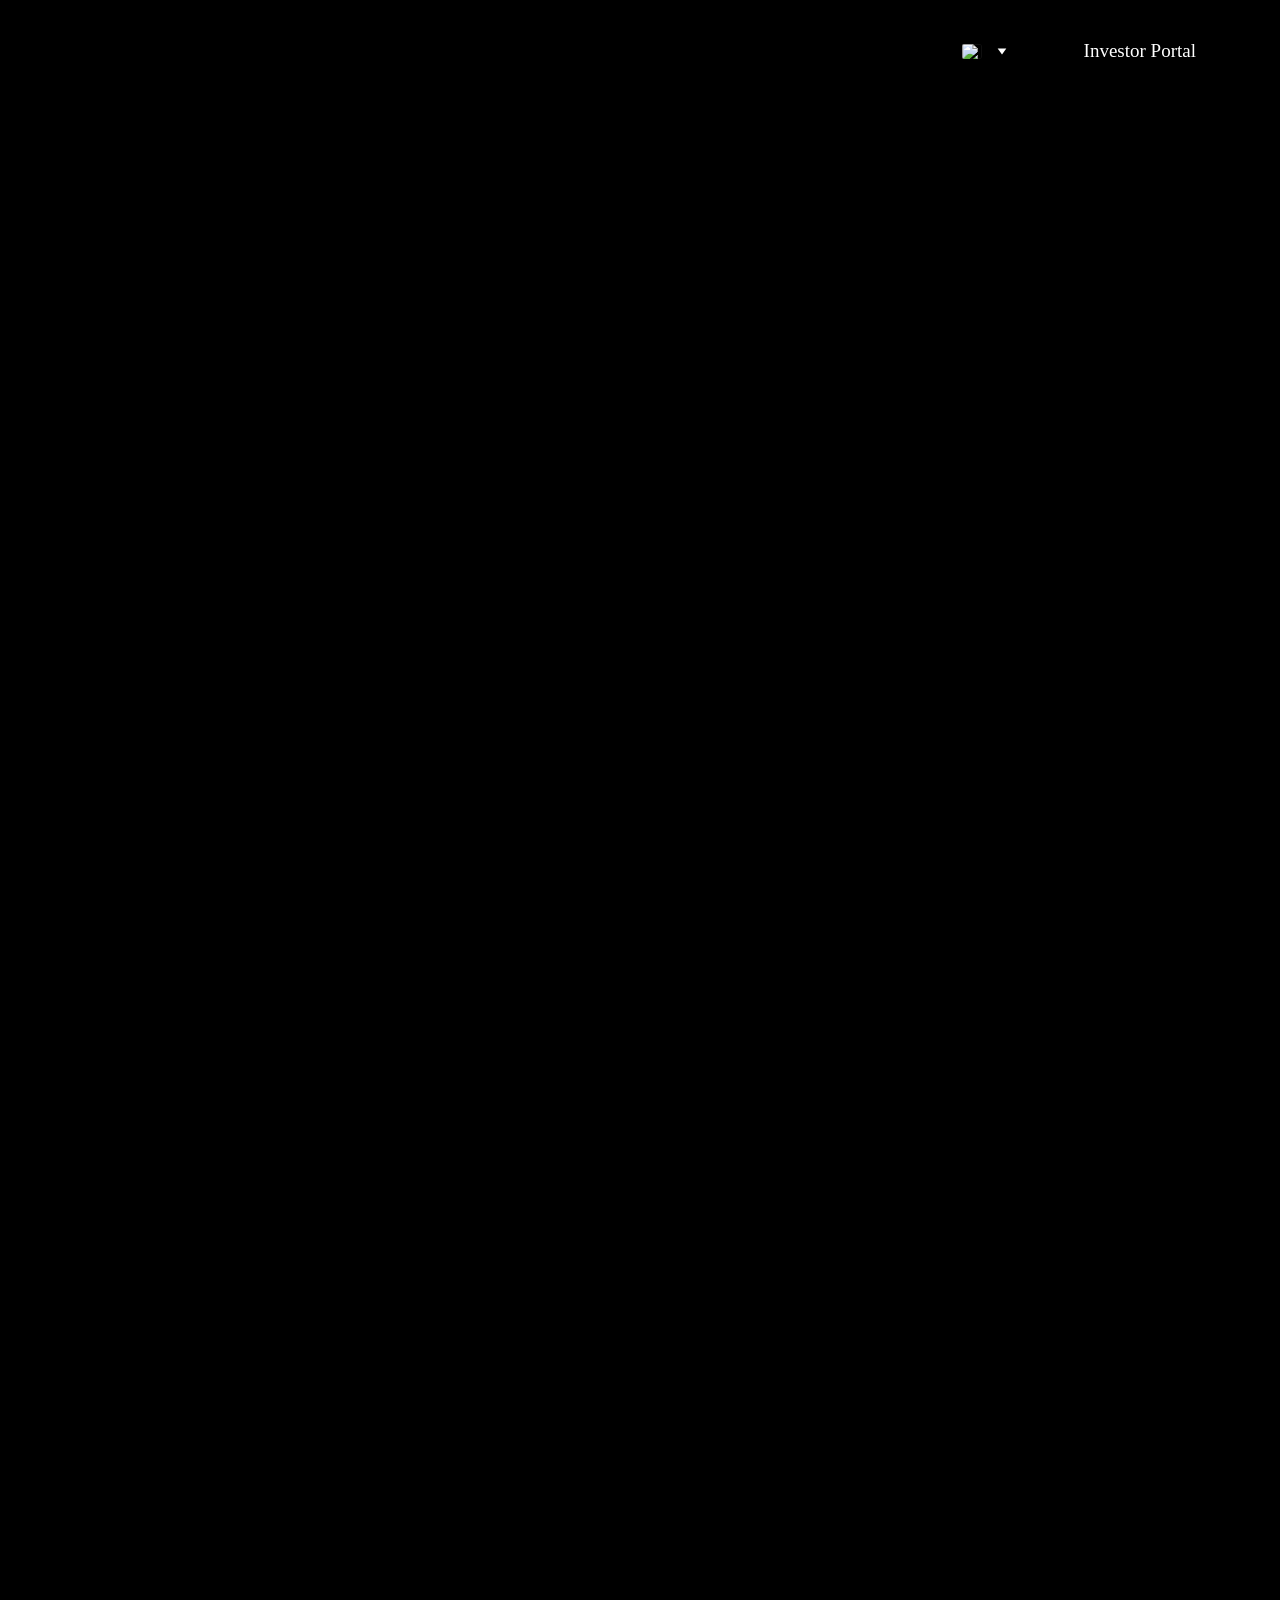
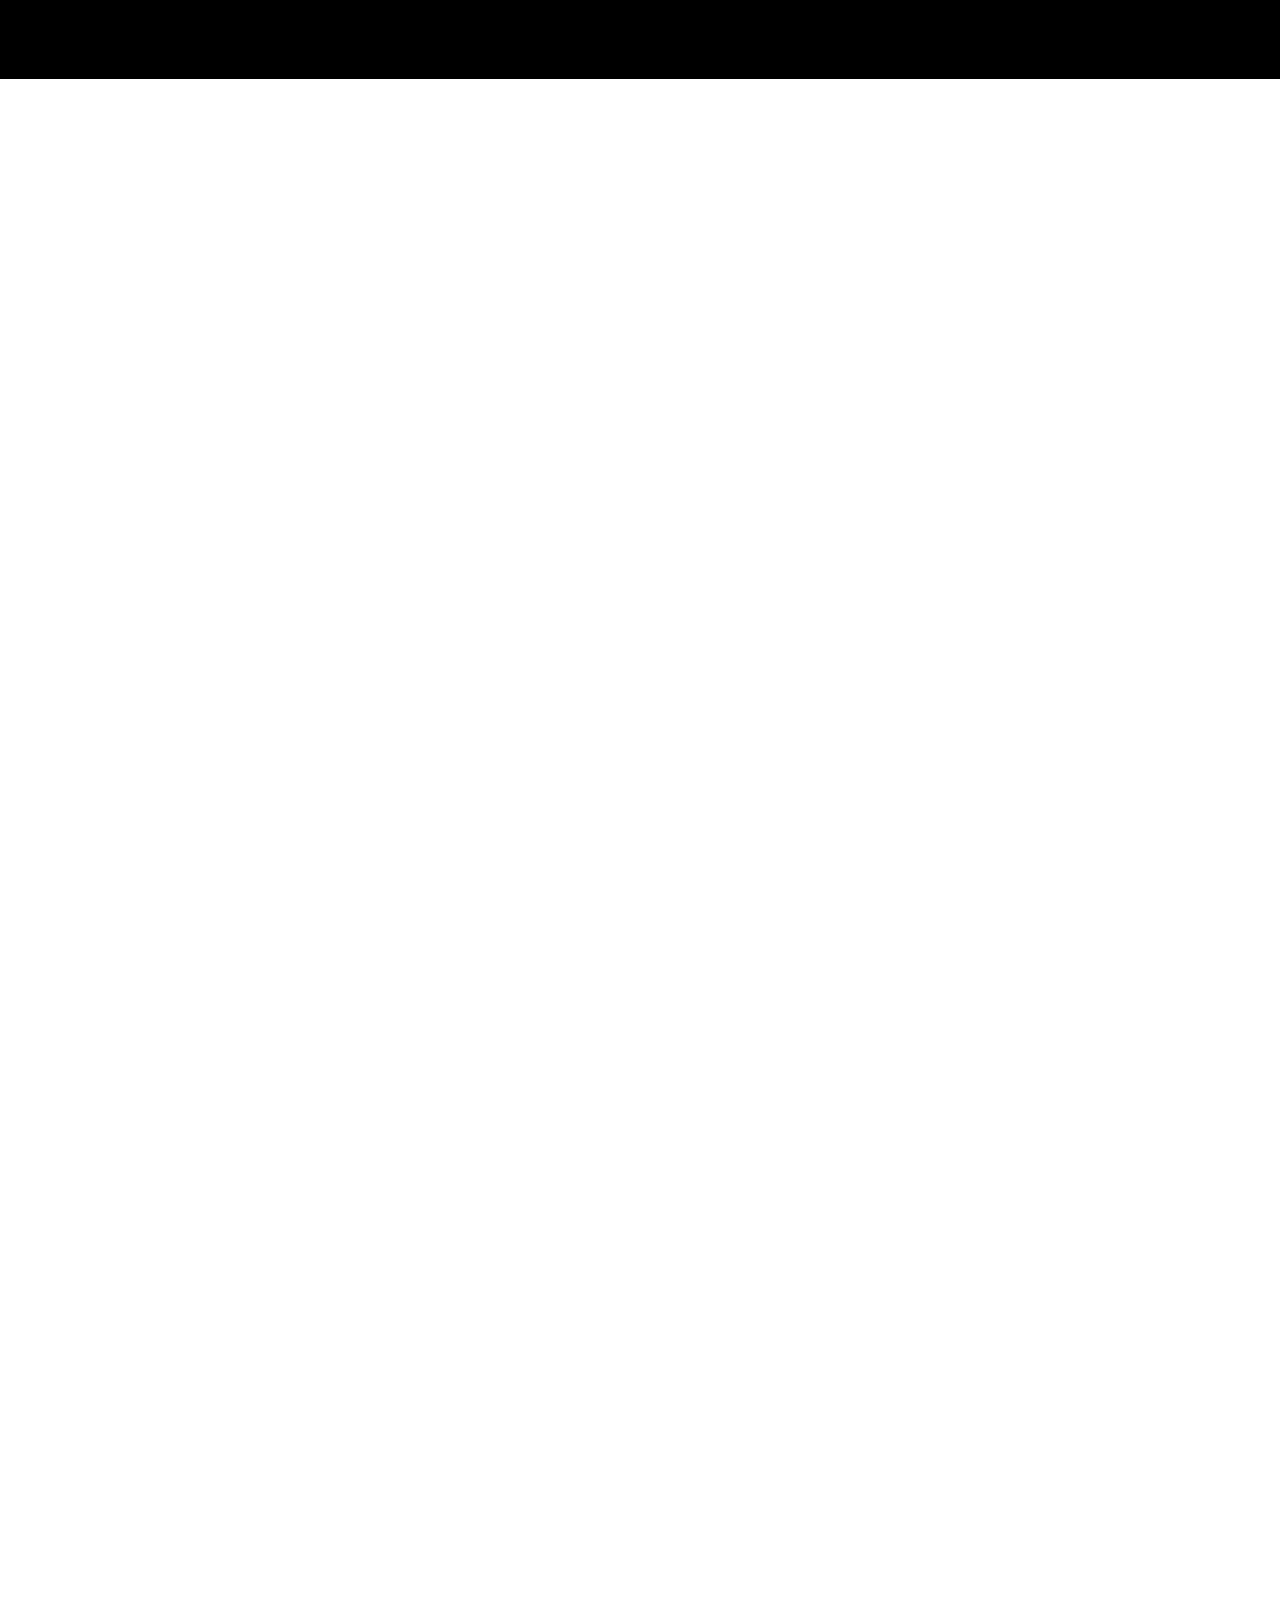
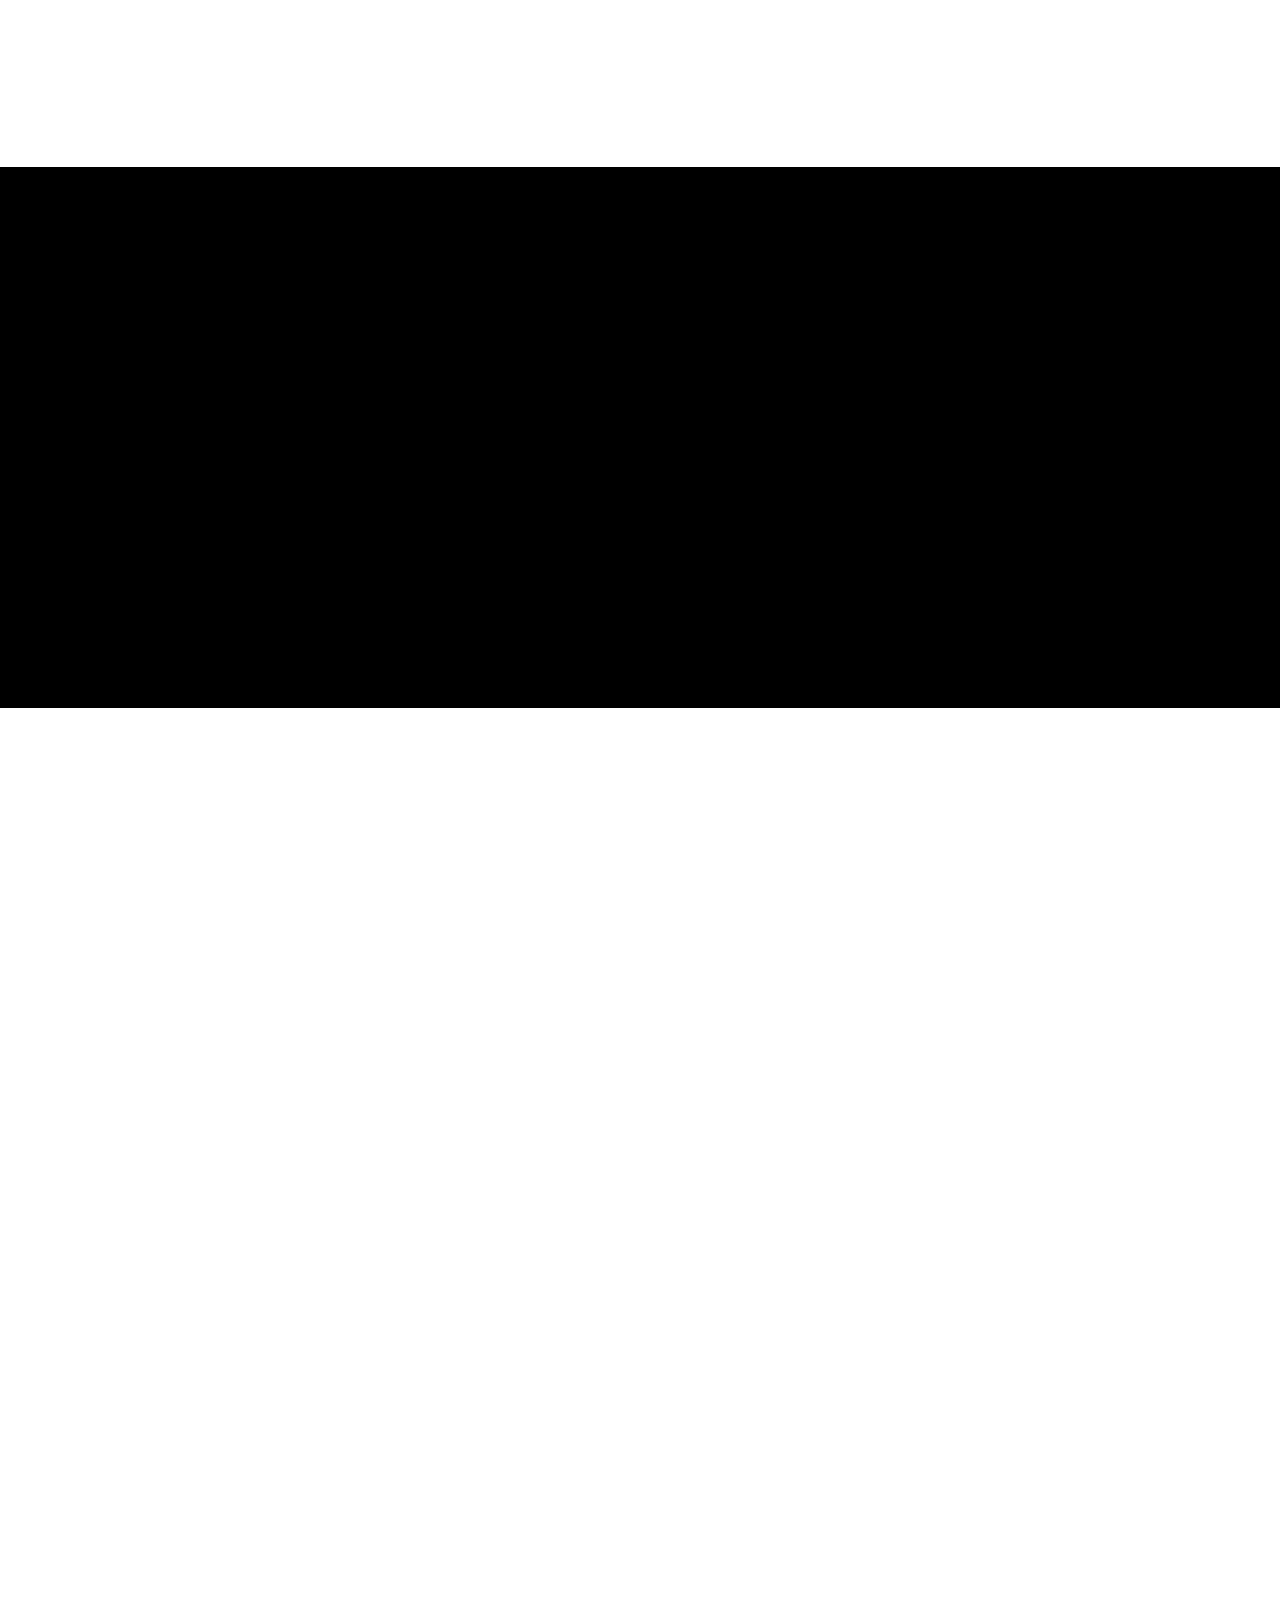
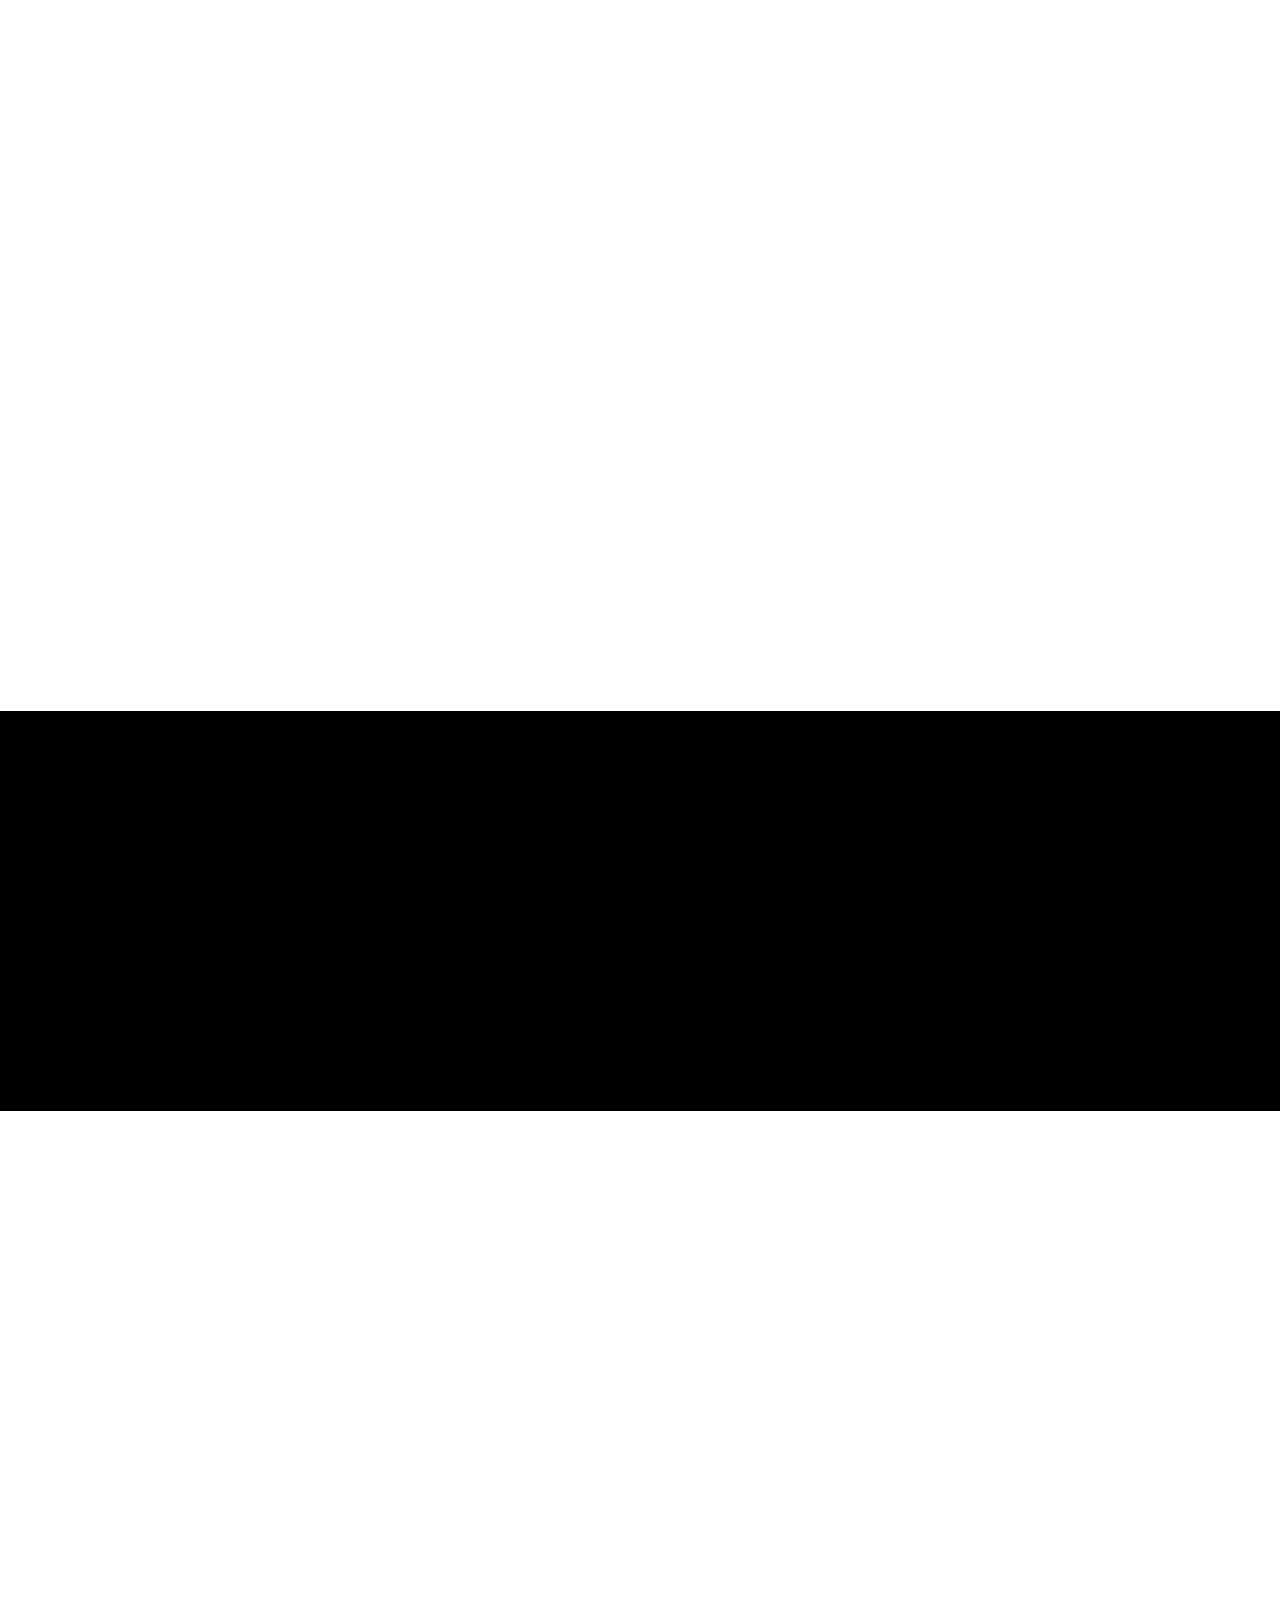
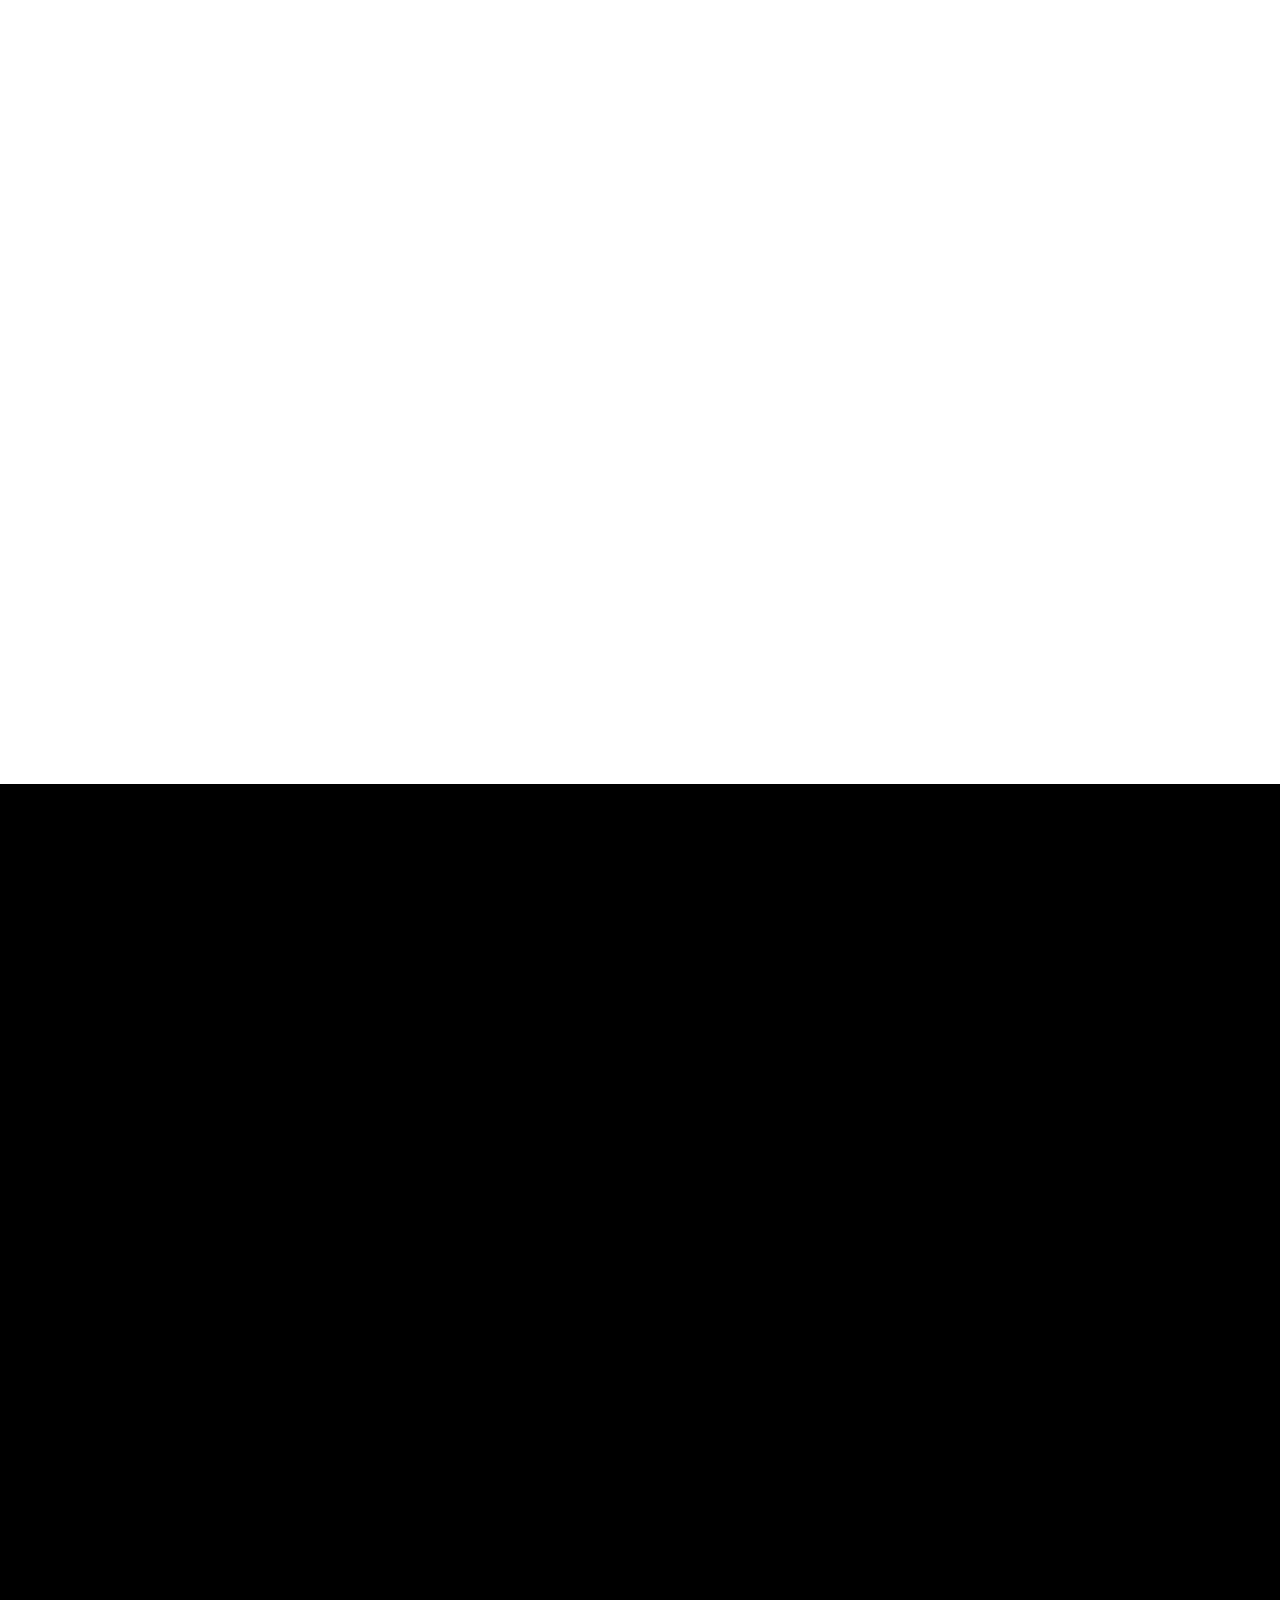
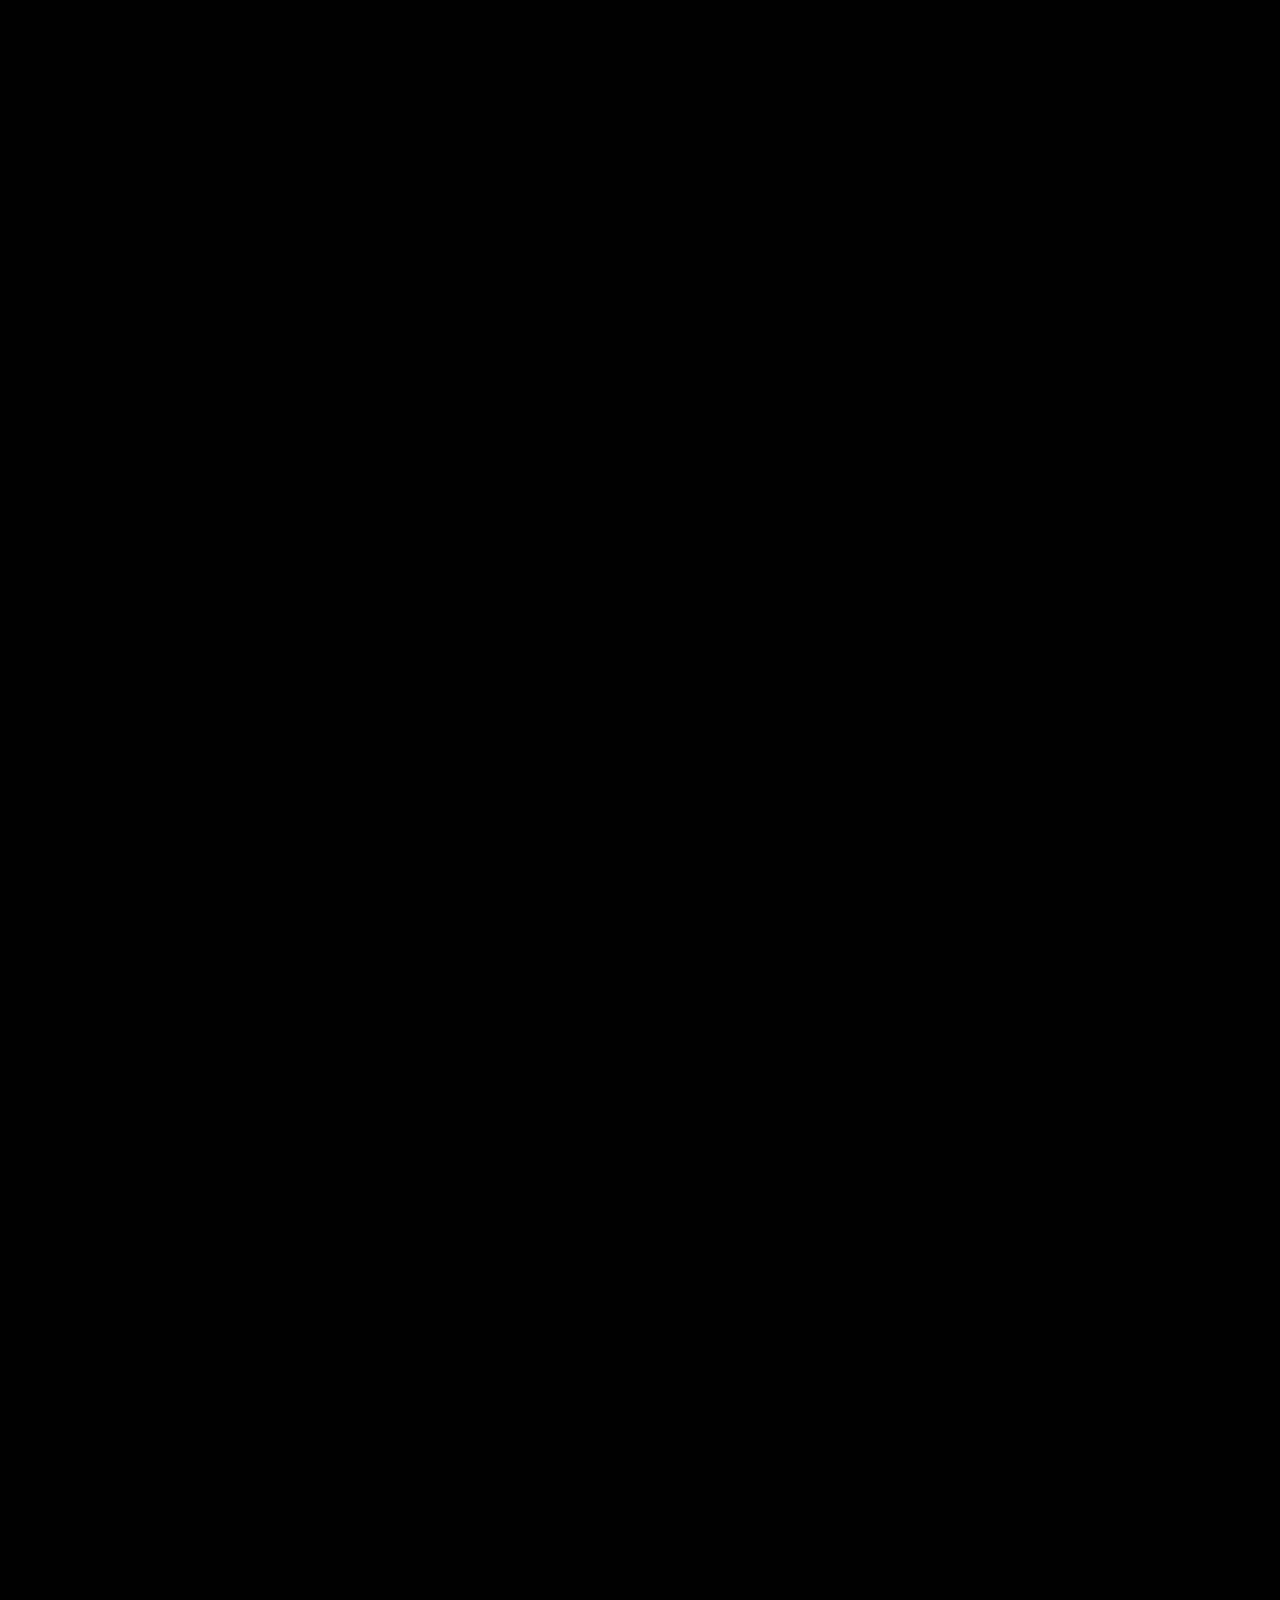
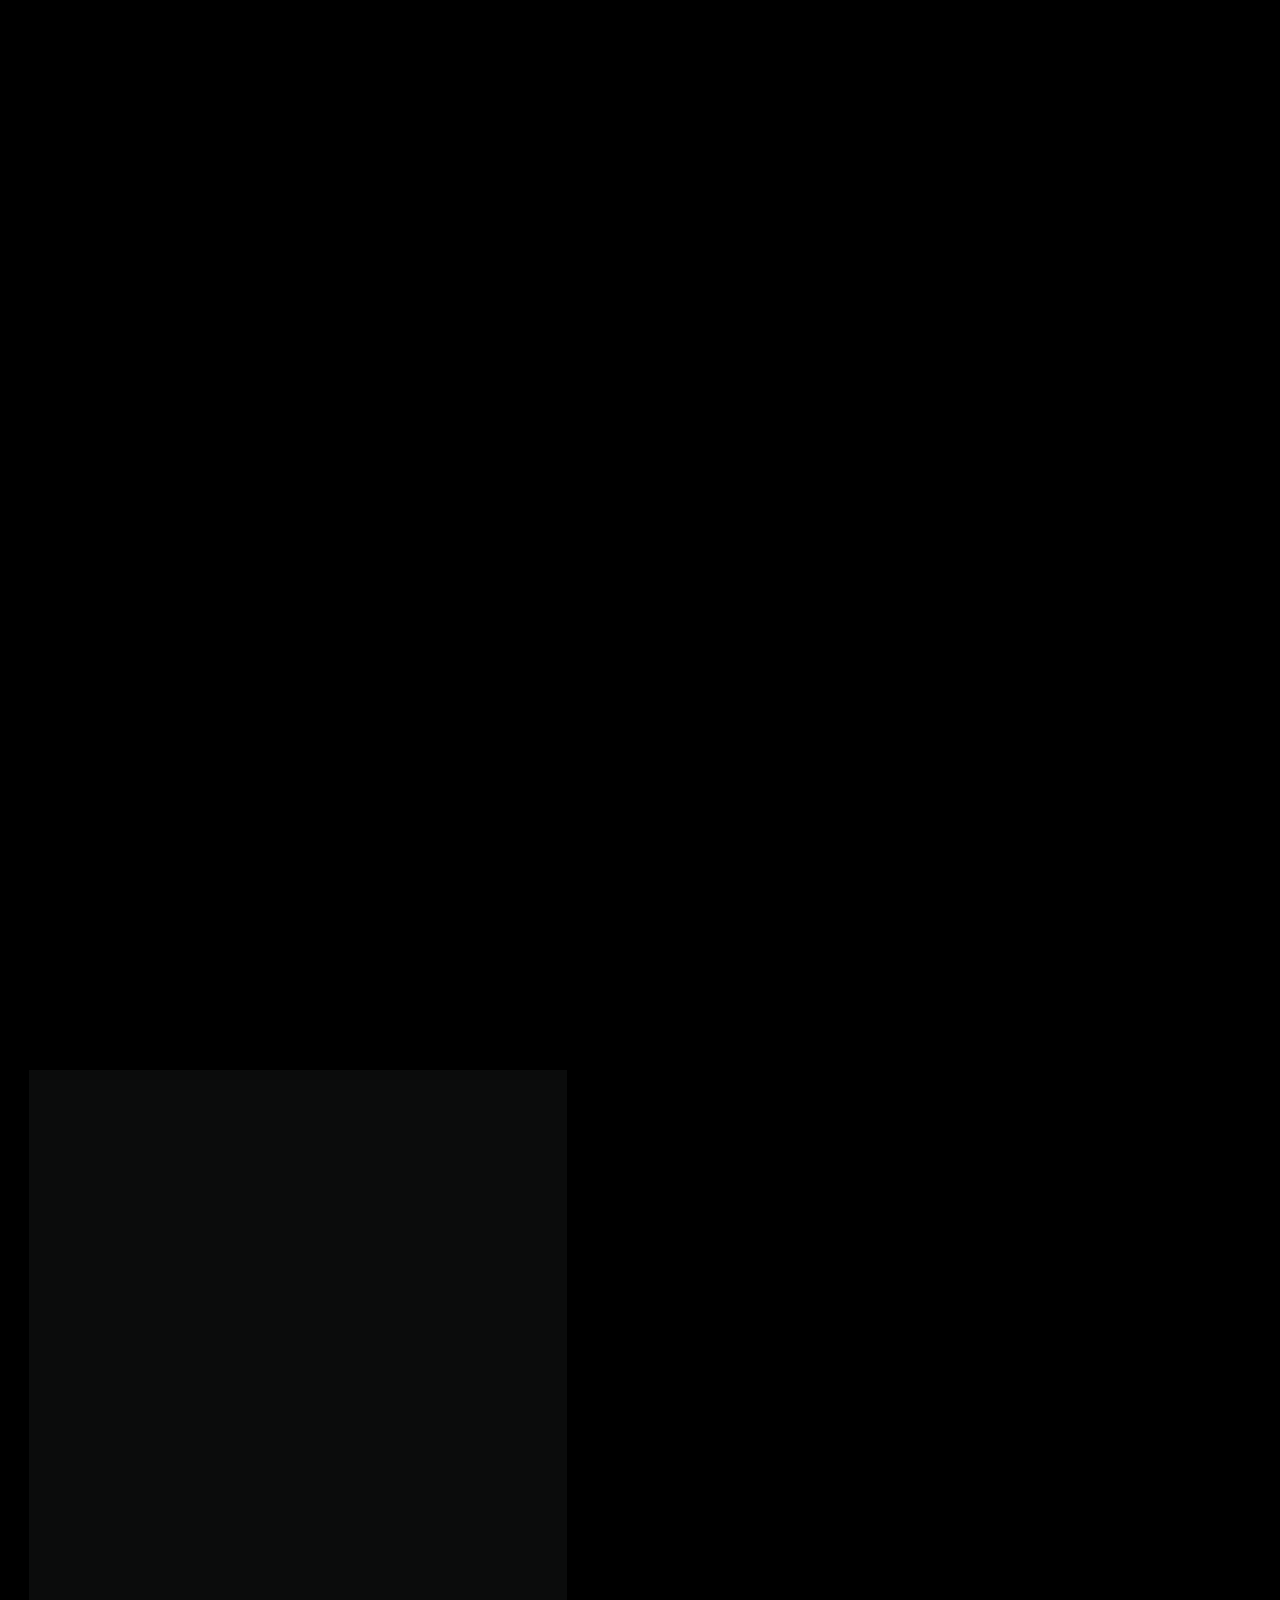
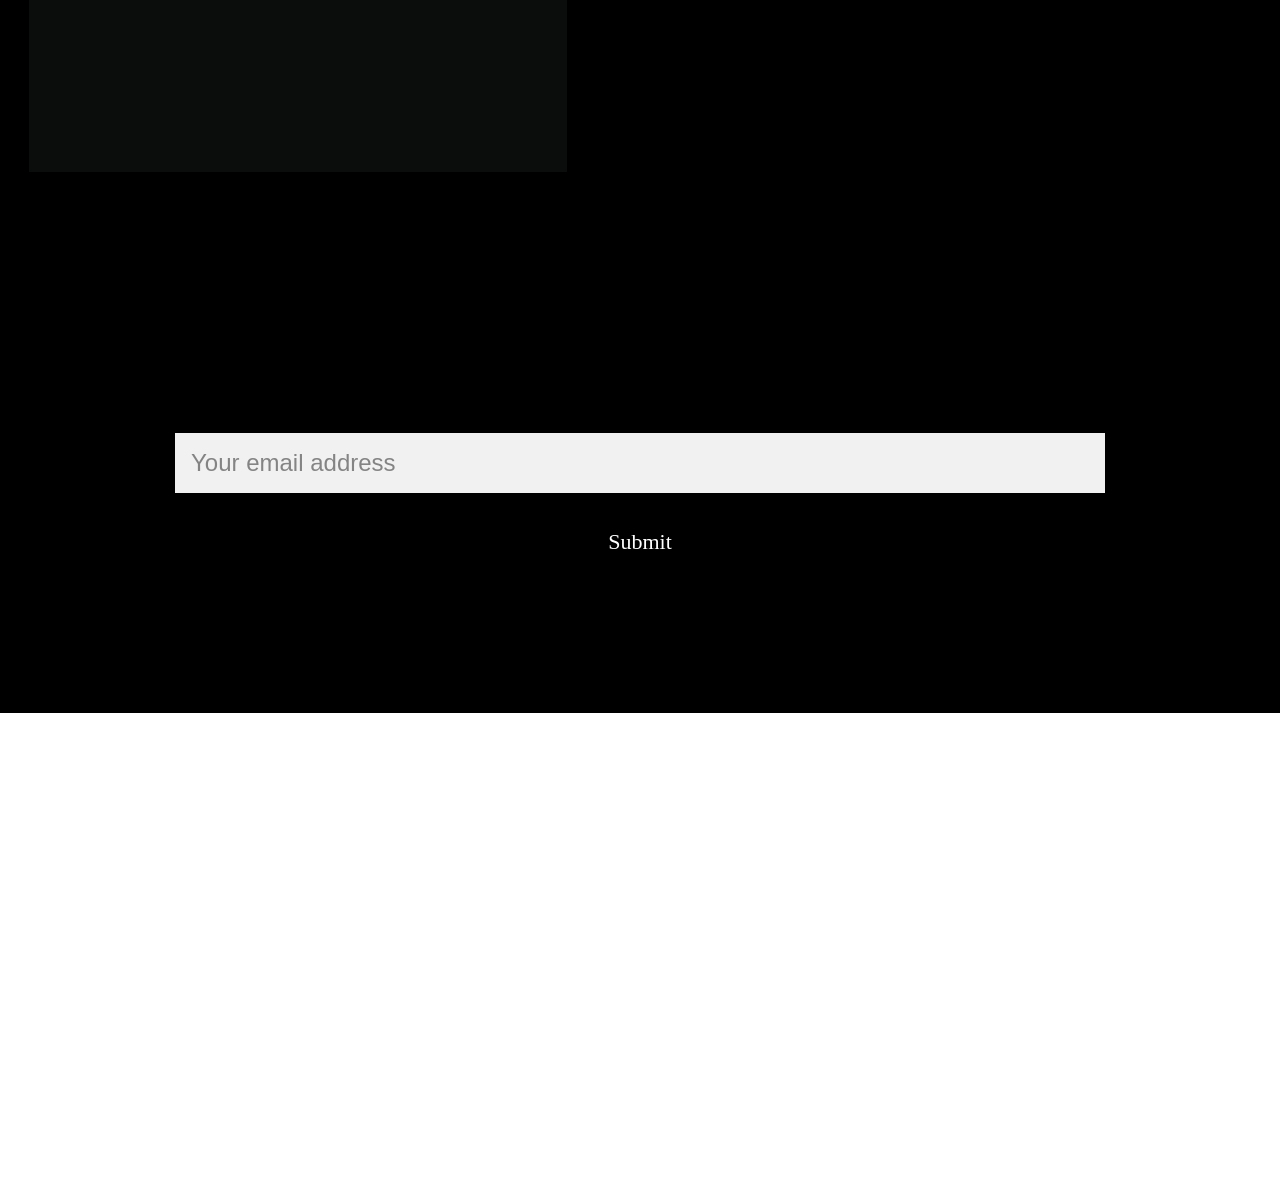
==== commit b405ab67: "Restore key mobile content links" ====
--- a/index.html
+++ b/index.html
@@ -16,6 +16,6 @@
 		})();</script><link rel="stylesheet" href="_astro-1779678208088/_..D9s3Ry08.css">
 <link rel="stylesheet" href="_astro-1779678208088/cookieconsent.CpXrOrr9.css">
 	<link rel="stylesheet" href="_astro-1779678208088/Page.DWsMedUh.css">
-	<link rel="stylesheet" href="mobile-fixes.css?v=20260623-mobile6">
+	<link rel="stylesheet" href="mobile-fixes.css?v=20260623-mobile7">
 <style>:root{--color-meteorite-dark: #2f1c6a;--color-meteorite-dark-2: #1F1346;--color-meteorite: #8c85ff;--color-meteorite-light: #d5dfff;--color-primary-dark: #5025d1;--color-primary: #673de6;--color-primary-light: #ebe4ff;--color-primary-charts: #B39EF3;--color-danger-dark: #d63163;--color-danger: #fc5185;--color-danger-light: #ffe8ef;--color-danger-charts: #FEA8C2;--color-warning-dark: #fea419;--color-warning-dark-2: #9F6000;--color-warning-charts: #FFD28C;--color-warning: #ffcd35;--color-warning-light: #fff8e2;--color-success-dark: #008361;--color-success: #00b090;--color-success-light: #def4f0;--color-dark: #1d1e20;--color-black: #18181a;--color-gray-dark: #36344d;--color-gray: #727586;--color-gray-border: #dadce0;--color-gray-light: #f2f3f6;--color-light: #fff;--color-azure: #357df9;--color-azure-light: #e3ebf9;--color-azure-dark: #265ab2;--color-indigo: #6366F1;--color-neutral-200: #D8DAE0}.whats-app-bubble{position:fixed;z-index:19;display:flex;right:20px;bottom:24px;cursor:pointer;border-radius:100px;box-shadow:#00000026 0 4px 12px}#wtpQualitySign_fixedCSS,#wtpQualitySign_popupCSS{bottom:10px!important}#wtpQualitySign_fixedCSS{z-index:17!important}#wtpQualitySign_popupCSS{z-index:18!important}
-</style><script src="mobile-enhance.js?v=20260623-mobile6" defer></script></head> <body> <div> <style>astro-island,astro-slot,astro-static-slot{display:contents}</style><script>(()=>{var e=async t=>{await(await t())()};(self.Astro||(self.Astro={})).only=e;window.dispatchEvent(new Event("astro:only"));})();</script><script>(()=>{var g=Object.defineProperty;var w=(c,s,d)=>s in c?g(c,s,{enumerable:!0,configurable:!0,writable:!0,value:d}):c[s]=d;var l=(c,s,d)=>w(c,typeof s!="symbol"?s+"":s,d);var E=new Set(["__proto__","constructor","prototype"]);{let c={0:t=>y(t),1:t=>d(t),2:t=>new RegExp(t),3:t=>new Date(t),4:t=>new Map(d(t)),5:t=>new Set(d(t)),6:t=>BigInt(t),7:t=>new URL(t),8:t=>new Uint8Array(t),9:t=>new Uint16Array(t),10:t=>new Uint32Array(t),11:t=>Number.POSITIVE_INFINITY*t},s=t=>{let[p,e]=t;return p in c?c[p](e):void 0},d=t=>t.map(s),y=t=>typeof t!="object"||t===null?t:Object.fromEntries(Object.entries(t).map(([p,e])=>[p,s(e)]));class f extends HTMLElement{constructor(){super(...arguments);l(this,"Component");l(this,"hydrator");l(this,"hydrate",async()=>{var b;if(!this.hydrator||!this.isConnected)return;let e=(b=this.parentElement)==null?void 0:b.closest("astro-island[ssr]");if(e){e.addEventListener("astro:hydrate",this.hydrate,{once:!0});return}let n=this.querySelectorAll("astro-slot"),r={},i=this.querySelectorAll("template[data-astro-template]");for(let o of i){let a=o.closest(this.tagName);a!=null&&a.isSameNode(this)&&(r[o.getAttribute("data-astro-template")||"default"]=o.innerHTML,o.remove())}for(let o of n){let a=o.closest(this.tagName);a!=null&&a.isSameNode(this)&&(r[o.getAttribute("name")||"default"]=o.innerHTML)}let u;try{u=this.hasAttribute("props")?y(JSON.parse(this.getAttribute("props"))):{}}catch(o){let a=this.getAttribute("component-url")||"<unknown>",v=this.getAttribute("component-export");throw v&&(a+=` (export ${v})`),console.error(`[hydrate] Error parsing props for component ${a}`,this.getAttribute("props"),o),o}let h;await this.hydrator(this)(this.Component,u,r,{client:this.getAttribute("client")}),this.removeAttribute("ssr"),this.dispatchEvent(new CustomEvent("astro:hydrate"))});l(this,"unmount",()=>{this.isConnected||this.dispatchEvent(new CustomEvent("astro:unmount"))})}disconnectedCallback(){document.removeEventListener("astro:after-swap",this.unmount),document.addEventListener("astro:after-swap",this.unmount,{once:!0})}connectedCallback(){if(!this.hasAttribute("await-children")||document.readyState==="interactive"||document.readyState==="complete")this.childrenConnectedCallback();else{let e=()=>{document.removeEventListener("DOMContentLoaded",e),n.disconnect(),this.childrenConnectedCallback()},n=new MutationObserver(()=>{var r;((r=this.lastChild)==null?void 0:r.nodeType)===Node.COMMENT_NODE&&this.lastChild.nodeValue==="astro:end"&&(this.lastChild.remove(),e())});n.observe(this,{childList:!0}),document.addEventListener("DOMContentLoaded",e)}}async childrenConnectedCallback(){let e=this.getAttribute("before-hydration-url");e&&await import(e),this.start()}getRetryImportUrl(e){let n=new URL(e,document.baseURI),r=`astro-retry=${Date.now()}`,i=n.hash.replace(/^#/,"");return n.hash=i?`${i}&${r}`:r,n.toString()}async importWithRetry(e){try{return await import(e)}catch(n){return await new Promise(r=>setTimeout(r,1e3)),import(this.getRetryImportUrl(e))}}handleHydrationError(e){let n=this.getAttribute("component-url"),r=new CustomEvent("astro:hydration-error",{cancelable:!0,bubbles:!0,composed:!0,detail:{error:e,componentUrl:n}});this.dispatchEvent(r)&&console.error(`[astro-island] Error hydrating ${n}`,e)}async start(){let e=JSON.parse(this.getAttribute("opts")),n=this.getAttribute("client");if(Astro[n]===void 0){window.addEventListener(`astro:${n}`,()=>this.start(),{once:!0});return}try{await Astro[n](async()=>{let r=this.getAttribute("renderer-url");try{let[i,{default:u}]=await Promise.all([this.importWithRetry(this.getAttribute("component-url")),r?this.importWithRetry(r):Promise.resolve({default:()=>()=>{}})]),h=this.getAttribute("component-export")||"default";if(h.includes(".")){this.Component=i;for(let m of h.split(".")){if(E.has(m)||!this.Component||typeof this.Component!="object"&&typeof this.Component!="function"||!Object.hasOwn(this.Component,m))throw new Error(`Invalid component export path: ${h}`);this.Component=this.Component[m]}}else{if(E.has(h))throw new Error(`Invalid component export path: ${h}`);this.Component=i[h]}return this.hydrator=u,this.hydrate}catch(i){return this.handleHydrationError(i),()=>{}}},e,this)}catch(r){this.handleHydrationError(r)}}attributeChangedCallback(){this.hydrate()}}l(f,"observedAttributes",["props"]),customElements.get("astro-island")||customElements.define("astro-island",f)}})();</script><astro-island uid="2avhWo" component-url="/quantumcrypto/_astro-1779678208088/ClientHead.BhQ41lFz.js" component-export="default" renderer-url="/quantumcrypto/_astro-1779678208088/client.CQ56Exff.js" props="{&quot;page-noindex&quot;:[0,false],&quot;canonical-url&quot;:[0,&quot;https://jp.jerrypsy.top/quantumcrypto/&quot;],&quot;site-meta&quot;:[0,{&quot;version&quot;:[0,201],&quot;template&quot;:[0,&quot;blick&quot;],&quot;defaultLocale&quot;:[0,&quot;en&quot;],&quot;isPrivateModeActive&quot;:[0,false],&quot;demoEcommerceStoreId&quot;:[0,&quot;demo_01G0E9P2R0CFTNBWEEFCEV8EG5&quot;],&quot;shouldAddWWWPrefixToDomain&quot;:[0,false]}],&quot;domain&quot;:[0,&quot;jp.jerrypsy.top&quot;]}" ssr client="only" opts="{&quot;name&quot;:&quot;ClientHead&quot;,&quot;value&quot;:&quot;vue&quot;}"></astro-island> <script>(()=>{var e=async t=>{await(await t())()};(self.Astro||(self.Astro={})).load=e;window.dispatchEvent(new Event("astro:load"));})();</script><astro-island uid="1h5pDb" prefix="s1" component-url="/quantumcrypto/_astro-1779678208088/Page.BWc3dWrf.js" component-export="default" renderer-url="/quantumcrypto/_astro-1779678208088/client.CQ56Exff.js" props="{&quot;pageData&quot;:[0,{&quot;pages&quot;:[0,{&quot;home&quot;:[0,{&quot;meta&quot;:[0,{&quot;noindex&quot;:[0,false],&quot;password&quot;:[0,&quot;&quot;],&quot;ogImageAlt&quot;:[0,&quot;&quot;],&quot;passwordDesign&quot;:[0,&quot;default&quot;],&quot;passwordBackText&quot;:[0,&quot;Back to&quot;],&quot;passwordButtonText&quot;:[0,&quot;Enter&quot;],&quot;passwordHeadingText&quot;:[0,&quot;Guest area&quot;],&quot;passwordSubheadingText&quot;:[0,&quot;Please enter the password to access the page&quot;],&quot;passwordPlaceholderText&quot;:[0,&quot;Type password&quot;]}],&quot;name&quot;:[0,&quot;About&quot;],&quot;slug&quot;:[0,&quot;&quot;],&quot;type&quot;:[0,&quot;default&quot;],&quot;blocks&quot;:[1,[[0,&quot;ztIhP7&quot;],[0,&quot;zORlYa&quot;],[0,&quot;zS3xAE&quot;],[0,&quot;zoub2s&quot;],[0,&quot;zMwqHc&quot;],[0,&quot;z_G1BY&quot;],[0,&quot;zd66z-&quot;],[0,&quot;zUptjw&quot;],[0,&quot;z0f278&quot;]]],&quot;hiddenSlots&quot;:[1,[]]}],&quot;zCx1x8&quot;:[0,{&quot;date&quot;:[0,&quot;2026-05-04T14:55:56.362Z&quot;],&quot;meta&quot;:[0,{&quot;title&quot;:[0,&quot;Your blog post&quot;],&quot;ogImageAlt&quot;:[0,&quot;a man riding a skateboard down the side of a ramp&quot;],&quot;description&quot;:[0,&quot;Blog post description.&quot;],&quot;ogImagePath&quot;:[0,&quot;photo-1563164232-b6ee5dd3e821?auto=format&amp;fit=crop&amp;w=3600&amp;h=2160&quot;],&quot;ogImageOrigin&quot;:[0,&quot;unsplash&quot;]}],&quot;name&quot;:[0,&quot;Your blog post&quot;],&quot;slug&quot;:[0,&quot;blog-post1&quot;],&quot;type&quot;:[0,&quot;blog&quot;],&quot;blocks&quot;:[1,[[0,&quot;z8koi1&quot;],[0,&quot;zar0hz&quot;]]],&quot;isDraft&quot;:[0,false],&quot;categories&quot;:[1,[]],&quot;coverImageAlt&quot;:[0,&quot;a man riding a skateboard down the side of a ramp&quot;],&quot;minutesToRead&quot;:[0,&quot;1&quot;],&quot;coverImagePath&quot;:[0,&quot;photo-1563164232-b6ee5dd3e821?auto=format&amp;fit=crop&amp;w=3600&amp;h=2160&quot;],&quot;coverImageOrigin&quot;:[0,&quot;unsplash&quot;]}],&quot;zs9x58&quot;:[0,{&quot;date&quot;:[0,&quot;2026-05-04T14:55:56.363Z&quot;],&quot;meta&quot;:[0,{&quot;title&quot;:[0,&quot;Your blog post&quot;],&quot;ogImageAlt&quot;:[0,&quot;worm&#39;s-eye view photography of concrete building&quot;],&quot;description&quot;:[0,&quot;Blog post description.&quot;],&quot;ogImagePath&quot;:[0,&quot;photo-1483366774565-c783b9f70e2c?auto=format&amp;amp;fit=crop&amp;amp;w=861&amp;amp&quot;],&quot;ogImageOrigin&quot;:[0,&quot;unsplash&quot;]}],&quot;name&quot;:[0,&quot;Your blog post&quot;],&quot;slug&quot;:[0,&quot;blog-post3&quot;],&quot;type&quot;:[0,&quot;blog&quot;],&quot;blocks&quot;:[1,[[0,&quot;zcKb_6&quot;],[0,&quot;zyoaWc&quot;]]],&quot;isDraft&quot;:[0,false],&quot;categories&quot;:[1,[]],&quot;coverImageAlt&quot;:[0,&quot;worm&#39;s-eye view photography of concrete building&quot;],&quot;minutesToRead&quot;:[0,&quot;1&quot;],&quot;coverImagePath&quot;:[0,&quot;photo-1483366774565-c783b9f70e2c?auto=format&amp;amp;fit=crop&amp;amp;w=861&amp;amp&quot;],&quot;coverImageOrigin&quot;:[0,&quot;unsplash&quot;]}],&quot;zx8VQi&quot;:[0,{&quot;date&quot;:[0,&quot;2026-05-04T14:55:56.362Z&quot;],&quot;meta&quot;:[0,{&quot;title&quot;:[0,&quot;Your blog post&quot;],&quot;ogImageAlt&quot;:[0,&quot;white concrete building during daytime&quot;],&quot;description&quot;:[0,&quot;Blog post description.&quot;],&quot;ogImagePath&quot;:[0,&quot;photo-1586522471252-68f4b108ff2a?auto=format&amp;fit=crop&amp;w=3600&amp;h=2160&quot;],&quot;ogImageOrigin&quot;:[0,&quot;unsplash&quot;]}],&quot;name&quot;:[0,&quot;Your blog post&quot;],&quot;slug&quot;:[0,&quot;blog-post2&quot;],&quot;type&quot;:[0,&quot;blog&quot;],&quot;blocks&quot;:[1,[[0,&quot;z10xxD&quot;],[0,&quot;zPERtU&quot;]]],&quot;isDraft&quot;:[0,false],&quot;categories&quot;:[1,[]],&quot;coverImageAlt&quot;:[0,&quot;white concrete building during daytime&quot;],&quot;minutesToRead&quot;:[0,&quot;1&quot;],&quot;coverImagePath&quot;:[0,&quot;photo-1586522471252-68f4b108ff2a?auto=format&amp;fit=crop&amp;w=3600&amp;h=2160&quot;],&quot;coverImageOrigin&quot;:[0,&quot;unsplash&quot;]}]}],&quot;blocks&quot;:[0,{&quot;header&quot;:[0,{&quot;slot&quot;:[0,&quot;header&quot;],&quot;type&quot;:[0,&quot;BlockNavigation&quot;],&quot;mobile&quot;:[0,{&quot;height&quot;:[0,103],&quot;logoHeight&quot;:[0,20]}],&quot;desktop&quot;:[0,{&quot;height&quot;:[0,103],&quot;logoHeight&quot;:[0,70]}],&quot;settings&quot;:[0,{&quot;styles&quot;:[0,{&quot;width&quot;:[0,&quot;1240px&quot;],&quot;padding&quot;:[0,&quot;24px 16px 24px 16px&quot;],&quot;m-padding&quot;:[0,&quot;24px 16px 24px 16px&quot;],&quot;logo-width&quot;:[0,&quot;250px&quot;],&quot;cartIconSize&quot;:[0,&quot;24px&quot;],&quot;link-spacing&quot;:[0,&quot;32px&quot;],&quot;m-logo-width&quot;:[0,&quot;70px&quot;],&quot;m-link-spacing&quot;:[0,&quot;20px&quot;],&quot;element-spacing&quot;:[0,&quot;30px&quot;],&quot;contrastBackgroundColor&quot;:[0,&quot;rgb(31, 31, 31)&quot;]}],&quot;cartText&quot;:[0,&quot;Shopping bag&quot;],&quot;isSticky&quot;:[0,true],&quot;showLogo&quot;:[0,false],&quot;headerLayout&quot;:[0,&quot;desktop-1&quot;],&quot;isCartVisible&quot;:[0,true],&quot;logoImagePath&quot;:[0,&quot;a-aeao2-A85exRvxRBF9RRa0.png&quot;],&quot;mHeaderLayout&quot;:[0,&quot;mobile-1&quot;],&quot;logoImageOrigin&quot;:[0,&quot;assets&quot;],&quot;selectedLogoType&quot;:[0,&quot;image&quot;],&quot;mobileLinksAlignment&quot;:[0,&quot;right&quot;],&quot;isLanguageSwitcherHidden&quot;:[0,false]}],&quot;zindexes&quot;:[1,[[0,&quot;zin4eh&quot;]]],&quot;background&quot;:[0,{&quot;color&quot;:[0,&quot;rgb(0, 0, 0)&quot;],&quot;current&quot;:[0,&quot;color&quot;],&quot;isTransparent&quot;:[0,true]}],&quot;components&quot;:[1,[[0,&quot;zin4eh&quot;]]],&quot;logoAspectRatio&quot;:[0,3.622950819672131],&quot;navLinkTextColor&quot;:[0,&quot;rgb(255, 255, 255)&quot;],&quot;navLinkTextColorHover&quot;:[0,&quot;rgb(0, 0, 0)&quot;]}],&quot;z0f278&quot;:[0,{&quot;type&quot;:[0,&quot;BlockLayout&quot;],&quot;htmlId&quot;:[0,&quot;contact&quot;],&quot;mobile&quot;:[0,{&quot;minHeight&quot;:[0,20]}],&quot;desktop&quot;:[0,{&quot;minHeight&quot;:[0,501]}],&quot;settings&quot;:[0,{&quot;styles&quot;:[0,{&quot;block-padding&quot;:[0,&quot;16px 0 16px 0&quot;],&quot;m-block-padding&quot;:[0,&quot;16px&quot;]}]}],&quot;zindexes&quot;:[1,[[0,&quot;zESGHO&quot;],[0,&quot;zCymw6&quot;]]],&quot;background&quot;:[0,{&quot;color&quot;:[0,&quot;rgb(0, 0, 0)&quot;],&quot;current&quot;:[0,&quot;color&quot;]}],&quot;components&quot;:[1,[[0,&quot;zESGHO&quot;],[0,&quot;zCymw6&quot;]]]}],&quot;zMwqHc&quot;:[0,{&quot;type&quot;:[0,&quot;BlockLayout&quot;],&quot;htmlId&quot;:[0,&quot;raywong&quot;],&quot;mobile&quot;:[0,{&quot;minHeight&quot;:[0,291]}],&quot;desktop&quot;:[0,{&quot;minHeight&quot;:[0,400]}],&quot;settings&quot;:[0,{&quot;styles&quot;:[0,{&quot;rows&quot;:[0,12],&quot;width&quot;:[0,&quot;1224px&quot;],&quot;row-gap&quot;:[0,&quot;16px&quot;],&quot;row-size&quot;:[0,&quot;48px&quot;],&quot;column-gap&quot;:[0,&quot;24px&quot;],&quot;block-padding&quot;:[0,&quot;0px 0px 0px 0px&quot;],&quot;m-block-padding&quot;:[0,&quot;0px 16px 82px 16px&quot;],&quot;oldContentWidth&quot;:[0,&quot;1600px&quot;]}]}],&quot;zindexes&quot;:[1,[[0,&quot;ze7gFs&quot;]]],&quot;background&quot;:[0,{&quot;color&quot;:[0,&quot;rgb(0, 0, 0)&quot;],&quot;current&quot;:[0,&quot;color&quot;]}],&quot;components&quot;:[1,[[0,&quot;ze7gFs&quot;]]],&quot;shouldKeepGridVisible&quot;:[0,true]}],&quot;zORlYa&quot;:[0,{&quot;type&quot;:[0,&quot;BlockLayout&quot;],&quot;htmlId&quot;:[0,&quot;abouus&quot;],&quot;mobile&quot;:[0,{&quot;minHeight&quot;:[0,197]}],&quot;desktop&quot;:[0,{&quot;minHeight&quot;:[0,1688]}],&quot;settings&quot;:[0,{&quot;styles&quot;:[0,{&quot;rows&quot;:[0,9],&quot;width&quot;:[0,&quot;1224px&quot;],&quot;row-gap&quot;:[0,&quot;16px&quot;],&quot;row-size&quot;:[0,&quot;48px&quot;],&quot;column-gap&quot;:[0,&quot;24px&quot;],&quot;block-padding&quot;:[0,&quot;16px 0px 16px 0px&quot;],&quot;m-block-padding&quot;:[0,&quot;60px 16px 72px 16px&quot;],&quot;oldContentWidth&quot;:[0,&quot;1600px&quot;]}]}],&quot;zindexes&quot;:[1,[[0,&quot;zP4aNg&quot;],[0,&quot;zP0jzb&quot;],[0,&quot;zgCeSo&quot;],[0,&quot;z1IlZ1&quot;],[0,&quot;zxliZX&quot;],[0,&quot;zQC6Rf&quot;],[0,&quot;zxurXG&quot;],[0,&quot;z0dfKh&quot;],[0,&quot;zPaNGV&quot;],[0,&quot;zgC96D&quot;],[0,&quot;zUo1at&quot;]]],&quot;background&quot;:[0,{&quot;color&quot;:[0,&quot;rgb(255, 255, 255)&quot;],&quot;current&quot;:[0,&quot;color&quot;]}],&quot;components&quot;:[1,[[0,&quot;zP4aNg&quot;],[0,&quot;zP0jzb&quot;],[0,&quot;zgCeSo&quot;],[0,&quot;z1IlZ1&quot;],[0,&quot;zxliZX&quot;],[0,&quot;zQC6Rf&quot;],[0,&quot;zxurXG&quot;],[0,&quot;z0dfKh&quot;],[0,&quot;zPaNGV&quot;],[0,&quot;zgC96D&quot;],[0,&quot;zUo1at&quot;]]],&quot;shouldKeepGridVisible&quot;:[0,true]}],&quot;zS3xAE&quot;:[0,{&quot;type&quot;:[0,&quot;BlockLayout&quot;],&quot;htmlId&quot;:[0,&quot;buildwealth&quot;],&quot;mobile&quot;:[0,{&quot;minHeight&quot;:[0,481]}],&quot;desktop&quot;:[0,{&quot;minHeight&quot;:[0,541]}],&quot;settings&quot;:[0,{&quot;styles&quot;:[0,{&quot;rows&quot;:[0,10],&quot;width&quot;:[0,&quot;1224px&quot;],&quot;row-gap&quot;:[0,&quot;16px&quot;],&quot;row-size&quot;:[0,&quot;48px&quot;],&quot;column-gap&quot;:[0,&quot;24px&quot;],&quot;block-padding&quot;:[0,&quot;16px 0px 16px 0px&quot;],&quot;m-block-padding&quot;:[0,&quot;60px 16px 60px 16px&quot;],&quot;oldContentWidth&quot;:[0,&quot;1600px&quot;]}]}],&quot;zindexes&quot;:[1,[[0,&quot;zXuzOe&quot;],[0,&quot;zdm7Cs&quot;],[0,&quot;zVBp60&quot;],[0,&quot;zn2tMZ&quot;],[0,&quot;z4tS9L&quot;],[0,&quot;z7JL22&quot;],[0,&quot;zUWooJ&quot;]]],&quot;background&quot;:[0,{&quot;color&quot;:[0,&quot;rgb(0, 0, 0)&quot;],&quot;current&quot;:[0,&quot;color&quot;]}],&quot;components&quot;:[1,[[0,&quot;zXuzOe&quot;],[0,&quot;zdm7Cs&quot;],[0,&quot;zVBp60&quot;],[0,&quot;zn2tMZ&quot;],[0,&quot;z4tS9L&quot;],[0,&quot;z7JL22&quot;],[0,&quot;zUWooJ&quot;]]],&quot;shouldKeepGridVisible&quot;:[0,true]}],&quot;zUptjw&quot;:[0,{&quot;type&quot;:[0,&quot;BlockLayout&quot;],&quot;htmlId&quot;:[0,&quot;news&quot;],&quot;mobile&quot;:[0,{&quot;minHeight&quot;:[0,633]}],&quot;desktop&quot;:[0,{&quot;minHeight&quot;:[0,1024]}],&quot;settings&quot;:[0,{&quot;styles&quot;:[0,{&quot;block-padding&quot;:[0,&quot;16px 0 16px 0&quot;],&quot;m-block-padding&quot;:[0,&quot;16px&quot;]}]}],&quot;zindexes&quot;:[1,[[0,&quot;zaFGYk&quot;],[0,&quot;zph8L8&quot;],[0,&quot;zt7imX&quot;],[0,&quot;zj9JU9&quot;],[0,&quot;zyY-Ry&quot;],[0,&quot;zF8Iw4&quot;],[0,&quot;zRjGph&quot;],[0,&quot;ziYVS1&quot;],[0,&quot;zlpMWw&quot;],[0,&quot;zNWPx4&quot;],[0,&quot;zPjqeU&quot;]]],&quot;attachment&quot;:[0,&quot;fixed&quot;],&quot;background&quot;:[0,{&quot;color&quot;:[0,&quot;rgb(0, 0, 0)&quot;],&quot;current&quot;:[0,&quot;color&quot;],&quot;gradient&quot;:[0,{&quot;angle&quot;:[0,135],&quot;colors&quot;:[1,[[0,{&quot;value&quot;:[0,&quot;rgb(23, 107, 224)&quot;]}],[0,{&quot;value&quot;:[0,&quot;rgb(143, 17, 168)&quot;]}]]],&quot;isAnimated&quot;:[0,false]}],&quot;overlay-opacity&quot;:[0,&quot;0.90&quot;]}],&quot;components&quot;:[1,[[0,&quot;zt7imX&quot;],[0,&quot;zj9JU9&quot;],[0,&quot;zyY-Ry&quot;],[0,&quot;zF8Iw4&quot;],[0,&quot;zRjGph&quot;],[0,&quot;ziYVS1&quot;],[0,&quot;zlpMWw&quot;],[0,&quot;zph8L8&quot;],[0,&quot;zaFGYk&quot;],[0,&quot;zNWPx4&quot;],[0,&quot;zPjqeU&quot;]]],&quot;initialBlockId&quot;:[0,&quot;zSPVpW&quot;]}],&quot;zWNhn9&quot;:[0,{&quot;slot&quot;:[0,&quot;footer&quot;],&quot;type&quot;:[0,&quot;BlockLayout&quot;],&quot;htmlId&quot;:[0,&quot;navigation&quot;],&quot;mobile&quot;:[0,{&quot;minHeight&quot;:[0,211]}],&quot;desktop&quot;:[0,{&quot;minHeight&quot;:[0,479]}],&quot;settings&quot;:[0,{&quot;styles&quot;:[0,{&quot;cols&quot;:[0,&quot;12&quot;],&quot;rows&quot;:[0,6],&quot;width&quot;:[0,&quot;1224px&quot;],&quot;m-rows&quot;:[0,&quot;1&quot;],&quot;col-gap&quot;:[0,&quot;24px&quot;],&quot;row-gap&quot;:[0,&quot;16px&quot;],&quot;row-size&quot;:[0,&quot;48px&quot;],&quot;column-gap&quot;:[0,&quot;24px&quot;],&quot;block-padding&quot;:[0,&quot;16px 0 16px 0&quot;],&quot;m-block-padding&quot;:[0,&quot;52px 16px 40px 16px&quot;],&quot;oldContentWidth&quot;:[0,&quot;1600px&quot;]}]}],&quot;zindexes&quot;:[1,[[0,&quot;zGM-Sf&quot;],[0,&quot;z4yCEh&quot;],[0,&quot;zLR2UX&quot;],[0,&quot;zI5n6A&quot;],[0,&quot;zXTTpN&quot;],[0,&quot;zBsKat&quot;],[0,&quot;zEFrHj&quot;],[0,&quot;zV3T3r&quot;],[0,&quot;zPcaDj&quot;],[0,&quot;z8NeGK&quot;],[0,&quot;zuoL3h&quot;],[0,&quot;zVyWND&quot;],[0,&quot;zpPl6K&quot;],[0,&quot;zqT41y&quot;],[0,&quot;zsqOHb&quot;],[0,&quot;zkm71I&quot;],[0,&quot;zBJJ0c&quot;],[0,&quot;zfhcad&quot;],[0,&quot;zXJ03u&quot;]]],&quot;background&quot;:[0,{&quot;color&quot;:[0,&quot;rgb(255, 255, 255)&quot;],&quot;current&quot;:[0,&quot;color&quot;]}],&quot;components&quot;:[1,[[0,&quot;zGM-Sf&quot;],[0,&quot;z4yCEh&quot;],[0,&quot;zLR2UX&quot;],[0,&quot;zI5n6A&quot;],[0,&quot;zXTTpN&quot;],[0,&quot;zBsKat&quot;],[0,&quot;zEFrHj&quot;],[0,&quot;zV3T3r&quot;],[0,&quot;zPcaDj&quot;],[0,&quot;z8NeGK&quot;],[0,&quot;zuoL3h&quot;],[0,&quot;zVyWND&quot;],[0,&quot;zpPl6K&quot;],[0,&quot;zqT41y&quot;],[0,&quot;zsqOHb&quot;],[0,&quot;zkm71I&quot;],[0,&quot;zBJJ0c&quot;],[0,&quot;zfhcad&quot;],[0,&quot;zXJ03u&quot;]]]}],&quot;z_G1BY&quot;:[0,{&quot;type&quot;:[0,&quot;BlockLayout&quot;],&quot;htmlId&quot;:[0,&quot;privatewealth&quot;],&quot;mobile&quot;:[0,{&quot;minHeight&quot;:[0,311]}],&quot;desktop&quot;:[0,{&quot;minHeight&quot;:[0,1273]}],&quot;settings&quot;:[0,{&quot;styles&quot;:[0,{&quot;rows&quot;:[0,5],&quot;width&quot;:[0,&quot;1224px&quot;],&quot;row-gap&quot;:[0,&quot;16px&quot;],&quot;row-size&quot;:[0,&quot;48px&quot;],&quot;column-gap&quot;:[0,&quot;24px&quot;],&quot;block-padding&quot;:[0,&quot;16px 0px 16px 0px&quot;],&quot;m-block-padding&quot;:[0,&quot;50px 16px 40px 16px&quot;],&quot;oldContentWidth&quot;:[0,&quot;1600px&quot;]}]}],&quot;zindexes&quot;:[1,[[0,&quot;zub6VL&quot;],[0,&quot;z9HHR5&quot;],[0,&quot;z_QjjH&quot;],[0,&quot;zHrfge&quot;],[0,&quot;zl8Zir&quot;]]],&quot;background&quot;:[0,{&quot;color&quot;:[0,&quot;rgb(255, 255, 255)&quot;],&quot;current&quot;:[0,&quot;color&quot;]}],&quot;components&quot;:[1,[[0,&quot;zub6VL&quot;],[0,&quot;z9HHR5&quot;],[0,&quot;z_QjjH&quot;],[0,&quot;zHrfge&quot;],[0,&quot;zl8Zir&quot;]]],&quot;shouldKeepGridVisible&quot;:[0,true]}],&quot;zd66z-&quot;:[0,{&quot;type&quot;:[0,&quot;BlockLayout&quot;],&quot;htmlId&quot;:[0,&quot;reports&quot;],&quot;mobile&quot;:[0,{&quot;minHeight&quot;:[0,20]}],&quot;desktop&quot;:[0,{&quot;minHeight&quot;:[0,3204]}],&quot;settings&quot;:[0,{&quot;styles&quot;:[0,{&quot;block-padding&quot;:[0,&quot;16px 0 16px 0&quot;],&quot;m-block-padding&quot;:[0,&quot;16px&quot;]}]}],&quot;zindexes&quot;:[1,[[0,&quot;z5jo7r&quot;],[0,&quot;zDBS43&quot;],[0,&quot;z5TZQi&quot;],[0,&quot;zul1uU&quot;],[0,&quot;zCzvBS&quot;],[0,&quot;zjevCT&quot;],[0,&quot;zaPV4o&quot;],[0,&quot;zCFkub&quot;],[0,&quot;zqc3se&quot;],[0,&quot;zLLRFa&quot;],[0,&quot;zt1b1D&quot;],[0,&quot;zOhpzz&quot;],[0,&quot;zS3j81&quot;],[0,&quot;zri_Aq&quot;],[0,&quot;zGAVeE&quot;],[0,&quot;zP9yA-&quot;],[0,&quot;zxyqYX&quot;],[0,&quot;zKBhvJ&quot;],[0,&quot;zUTfPa&quot;],[0,&quot;zEk1o3&quot;],[0,&quot;z9ZdoR&quot;],[0,&quot;z91ZgC&quot;],[0,&quot;zQsD2d&quot;],[0,&quot;zKgt0Y&quot;],[0,&quot;zxaBBe&quot;],[0,&quot;zQu-XS&quot;],[0,&quot;za4Bu8&quot;],[0,&quot;zgkpii&quot;],[0,&quot;zjdEpd&quot;],[0,&quot;zvrx_M&quot;]]],&quot;attachment&quot;:[0,&quot;fixed&quot;],&quot;background&quot;:[0,{&quot;color&quot;:[0,&quot;rgb(0, 0, 0)&quot;],&quot;current&quot;:[0,&quot;color&quot;],&quot;gradient&quot;:[0,{&quot;angle&quot;:[0,135],&quot;colors&quot;:[1,[[0,{&quot;value&quot;:[0,&quot;rgb(23, 107, 224)&quot;]}],[0,{&quot;value&quot;:[0,&quot;rgb(143, 17, 168)&quot;]}]]],&quot;isAnimated&quot;:[0,false]}],&quot;overlay-opacity&quot;:[0,&quot;0.90&quot;]}],&quot;components&quot;:[1,[[0,&quot;zCFkub&quot;],[0,&quot;zqc3se&quot;],[0,&quot;zLLRFa&quot;],[0,&quot;zt1b1D&quot;],[0,&quot;zOhpzz&quot;],[0,&quot;zS3j81&quot;],[0,&quot;zri_Aq&quot;],[0,&quot;zGAVeE&quot;],[0,&quot;zP9yA-&quot;],[0,&quot;zxyqYX&quot;],[0,&quot;zKBhvJ&quot;],[0,&quot;zUTfPa&quot;],[0,&quot;zEk1o3&quot;],[0,&quot;z9ZdoR&quot;],[0,&quot;z91ZgC&quot;],[0,&quot;zQsD2d&quot;],[0,&quot;zKgt0Y&quot;],[0,&quot;zxaBBe&quot;],[0,&quot;zQu-XS&quot;],[0,&quot;za4Bu8&quot;],[0,&quot;zgkpii&quot;],[0,&quot;zjdEpd&quot;],[0,&quot;zvrx_M&quot;],[0,&quot;zaPV4o&quot;],[0,&quot;zjevCT&quot;],[0,&quot;zCzvBS&quot;],[0,&quot;zul1uU&quot;],[0,&quot;z5TZQi&quot;],[0,&quot;zDBS43&quot;],[0,&quot;z5jo7r&quot;]]],&quot;initialBlockId&quot;:[0,&quot;zW0lC2&quot;]}],&quot;zoub2s&quot;:[0,{&quot;type&quot;:[0,&quot;BlockLayout&quot;],&quot;htmlId&quot;:[0,&quot;mainline&quot;],&quot;mobile&quot;:[0,{&quot;minHeight&quot;:[0,1577]}],&quot;desktop&quot;:[0,{&quot;minHeight&quot;:[0,1603]}],&quot;settings&quot;:[0,{&quot;styles&quot;:[0,{&quot;rows&quot;:[0,10],&quot;width&quot;:[0,&quot;1224px&quot;],&quot;row-gap&quot;:[0,&quot;16px&quot;],&quot;row-size&quot;:[0,&quot;48px&quot;],&quot;column-gap&quot;:[0,&quot;24px&quot;],&quot;block-padding&quot;:[0,&quot;16px 0px 16px 0px&quot;],&quot;m-block-padding&quot;:[0,&quot;60px 16px 60px 16px&quot;],&quot;oldContentWidth&quot;:[0,&quot;1600px&quot;]}]}],&quot;zindexes&quot;:[1,[[0,&quot;zFq2QF&quot;],[0,&quot;z-A5UR&quot;],[0,&quot;z18_kW&quot;],[0,&quot;z4BTs5&quot;],[0,&quot;zXr-mZ&quot;],[0,&quot;zNlX9X&quot;],[0,&quot;zyjuCk&quot;],[0,&quot;zMhTRO&quot;],[0,&quot;zQcQxp&quot;],[0,&quot;z5DWvW&quot;]]],&quot;background&quot;:[0,{&quot;color&quot;:[0,&quot;rgb(255, 255, 255)&quot;],&quot;current&quot;:[0,&quot;color&quot;]}],&quot;components&quot;:[1,[[0,&quot;zFq2QF&quot;],[0,&quot;z-A5UR&quot;],[0,&quot;z18_kW&quot;],[0,&quot;z4BTs5&quot;],[0,&quot;zXr-mZ&quot;],[0,&quot;zNlX9X&quot;],[0,&quot;zyjuCk&quot;],[0,&quot;zMhTRO&quot;],[0,&quot;zQcQxp&quot;],[0,&quot;z5DWvW&quot;]]],&quot;shouldKeepGridVisible&quot;:[0,true]}],&quot;ztIhP7&quot;:[0,{&quot;type&quot;:[0,&quot;BlockLayout&quot;],&quot;htmlId&quot;:[0,&quot;main&quot;],&quot;mobile&quot;:[0,{&quot;minHeight&quot;:[0,20]}],&quot;desktop&quot;:[0,{&quot;minHeight&quot;:[0,1577]}],&quot;settings&quot;:[0,{&quot;styles&quot;:[0,{&quot;rows&quot;:[0,16],&quot;width&quot;:[0,&quot;1224px&quot;],&quot;row-gap&quot;:[0,&quot;16px&quot;],&quot;row-size&quot;:[0,&quot;48px&quot;],&quot;column-gap&quot;:[0,&quot;24px&quot;],&quot;block-padding&quot;:[0,&quot;0px 0px 0px 0px&quot;],&quot;m-block-padding&quot;:[0,&quot;36px 0px 0px 0px&quot;],&quot;oldContentWidth&quot;:[0,&quot;1600px&quot;]}]}],&quot;zindexes&quot;:[1,[[0,&quot;zduLEE&quot;],[0,&quot;z6k92D&quot;],[0,&quot;z0jR03&quot;],[0,&quot;zpkvVk&quot;],[0,&quot;zEHeK_&quot;],[0,&quot;zZG0nj&quot;],[0,&quot;zyQlXg&quot;],[0,&quot;zhu09d&quot;]]],&quot;background&quot;:[0,{&quot;color&quot;:[0,&quot;rgb(0, 0, 0)&quot;],&quot;current&quot;:[0,&quot;color&quot;],&quot;gradient&quot;:[0,{&quot;angle&quot;:[0,0],&quot;colors&quot;:[1,[[0,{&quot;value&quot;:[0,&quot;rgb(255, 255, 255)&quot;]}],[0,{&quot;value&quot;:[0,&quot;rgb(255, 255, 255)&quot;]}]]],&quot;isAnimated&quot;:[0,false]}]}],&quot;components&quot;:[1,[[0,&quot;zduLEE&quot;],[0,&quot;z6k92D&quot;],[0,&quot;z0jR03&quot;],[0,&quot;zpkvVk&quot;],[0,&quot;zEHeK_&quot;],[0,&quot;zZG0nj&quot;],[0,&quot;zyQlXg&quot;],[0,&quot;zhu09d&quot;]]],&quot;shouldKeepGridVisible&quot;:[0,true]}]}],&quot;elements&quot;:[0,{&quot;z-A5UR&quot;:[0,{&quot;rel&quot;:[0,&quot;nofollow&quot;],&quot;type&quot;:[0,&quot;GridImage&quot;],&quot;mobile&quot;:[0,{&quot;top&quot;:[0,84],&quot;left&quot;:[0,0],&quot;width&quot;:[0,328],&quot;height&quot;:[0,320]}],&quot;desktop&quot;:[0,{&quot;top&quot;:[0,280],&quot;left&quot;:[0,206],&quot;width&quot;:[0,406],&quot;height&quot;:[0,374]}],&quot;settings&quot;:[0,{&quot;alt&quot;:[0,&quot;&quot;],&quot;path&quot;:[0,&quot;a3-4-r-a-a3-4c_20250526211141-Awv4VVR5o8fOzXnB.png&quot;],&quot;origin&quot;:[0,&quot;assets&quot;],&quot;styles&quot;:[0,{&quot;align&quot;:[0,&quot;center&quot;],&quot;justify&quot;:[0,&quot;center&quot;],&quot;m-element-margin&quot;:[0,&quot;0 0 16px 0&quot;]}],&quot;clickAction&quot;:[0,&quot;none&quot;]}],&quot;animation&quot;:[0,{&quot;name&quot;:[0,&quot;fade&quot;],&quot;type&quot;:[0,&quot;global&quot;]}],&quot;fullResolutionWidth&quot;:[0,403],&quot;fullResolutionHeight&quot;:[0,356]}],&quot;z0dfKh&quot;:[0,{&quot;rel&quot;:[0,&quot;&quot;],&quot;href&quot;:[0,&quot;/&quot;],&quot;type&quot;:[0,&quot;GridButton&quot;],&quot;mobile&quot;:[0,{&quot;top&quot;:[0,1292],&quot;left&quot;:[0,69],&quot;width&quot;:[0,191],&quot;height&quot;:[0,56]}],&quot;content&quot;:[0,&quot;Learn More&quot;],&quot;desktop&quot;:[0,{&quot;top&quot;:[0,824],&quot;left&quot;:[0,206],&quot;width&quot;:[0,191],&quot;height&quot;:[0,56],&quot;fontSize&quot;:[0,20]}],&quot;linkType&quot;:[0,&quot;page&quot;],&quot;settings&quot;:[0,{&quot;type&quot;:[0,&quot;primary&quot;],&quot;styles&quot;:[0,{&quot;align&quot;:[0,&quot;center&quot;],&quot;justify&quot;:[0,&quot;center&quot;],&quot;m-element-margin&quot;:[0,&quot;0 0 16px 0&quot;]}]}],&quot;animation&quot;:[0,{&quot;name&quot;:[0,&quot;fade&quot;],&quot;type&quot;:[0,&quot;global&quot;]}],&quot;fontColor&quot;:[0,&quot;rgb(255, 255, 255)&quot;],&quot;fontFamily&quot;:[0,&quot;Bricolage Grotesque&quot;],&quot;fontWeight&quot;:[0,400],&quot;borderColor&quot;:[0,&quot;rgb(0, 0, 0)&quot;],&quot;borderRadius&quot;:[0,0],&quot;linkedPageId&quot;:[0,&quot;home&quot;],&quot;fontColorHover&quot;:[0,&quot;rgb(255, 255, 255)&quot;],&quot;backgroundColor&quot;:[0,&quot;rgb(0, 0, 0)&quot;],&quot;borderColorHover&quot;:[0,&quot;rgb(0, 0, 0)&quot;],&quot;backgroundColorHover&quot;:[0,&quot;rgb(29, 30, 32)&quot;]}],&quot;z0jR03&quot;:[0,{&quot;rel&quot;:[0,&quot;nofollow&quot;],&quot;type&quot;:[0,&quot;GridImage&quot;],&quot;mobile&quot;:[0,{&quot;top&quot;:[0,420],&quot;left&quot;:[0,0],&quot;width&quot;:[0,328],&quot;height&quot;:[0,320]}],&quot;desktop&quot;:[0,{&quot;top&quot;:[0,104],&quot;crop&quot;:[0,{&quot;top&quot;:[0,55.714285714285715],&quot;left&quot;:[0,5.263157894736845],&quot;scale&quot;:[0,1.08]}],&quot;left&quot;:[0,194],&quot;width&quot;:[0,284],&quot;height&quot;:[0,64]}],&quot;settings&quot;:[0,{&quot;alt&quot;:[0,&quot;&quot;],&quot;path&quot;:[0,&quot;a-aeao2-A85exRvxRBF9RRa0.png&quot;],&quot;origin&quot;:[0,&quot;assets&quot;],&quot;styles&quot;:[0,{&quot;align&quot;:[0,&quot;center&quot;],&quot;justify&quot;:[0,&quot;center&quot;],&quot;m-element-margin&quot;:[0,&quot;0 0 16px 0&quot;]}],&quot;clickAction&quot;:[0,&quot;none&quot;]}],&quot;animation&quot;:[0,{&quot;name&quot;:[0,&quot;fade&quot;],&quot;type&quot;:[0,&quot;global&quot;]}],&quot;fullResolutionWidth&quot;:[0,307],&quot;fullResolutionHeight&quot;:[0,85]}],&quot;z18_kW&quot;:[0,{&quot;rel&quot;:[0,&quot;nofollow&quot;],&quot;type&quot;:[0,&quot;GridImage&quot;],&quot;mobile&quot;:[0,{&quot;top&quot;:[0,420],&quot;left&quot;:[0,0],&quot;width&quot;:[0,328],&quot;height&quot;:[0,344]}],&quot;desktop&quot;:[0,{&quot;top&quot;:[0,654],&quot;left&quot;:[0,612],&quot;width&quot;:[0,406],&quot;height&quot;:[0,370]}],&quot;settings&quot;:[0,{&quot;alt&quot;:[0,&quot;&quot;],&quot;path&quot;:[0,&quot;a3-4-r-a-a3-4c_20250526211137-d951LLxPzaHwqzNP.png&quot;],&quot;origin&quot;:[0,&quot;assets&quot;],&quot;styles&quot;:[0,{&quot;align&quot;:[0,&quot;center&quot;],&quot;justify&quot;:[0,&quot;center&quot;],&quot;m-element-margin&quot;:[0,&quot;0 0 16px 0&quot;]}],&quot;clickAction&quot;:[0,&quot;none&quot;]}],&quot;animation&quot;:[0,{&quot;name&quot;:[0,&quot;fade&quot;],&quot;type&quot;:[0,&quot;global&quot;]}],&quot;fullResolutionWidth&quot;:[0,400],&quot;fullResolutionHeight&quot;:[0,352]}],&quot;z1IlZ1&quot;:[0,{&quot;type&quot;:[0,&quot;GridTextBox&quot;],&quot;mobile&quot;:[0,{&quot;top&quot;:[0,779],&quot;left&quot;:[0,0],&quot;width&quot;:[0,328],&quot;height&quot;:[0,43]}],&quot;content&quot;:[0,&quot;&lt;h3 dir=\&quot;auto\&quot; style=\&quot;color: rgb(26, 26, 26); --lineHeightDesktop: 1.3; --fontSizeDesktop: 18px;\&quot;&gt;&lt;span style=\&quot;font-family: &amp;quot;Basis Grotesque Arabic Pro Lt Regular&amp;quot;; font-weight: 400;\&quot;&gt;&lt;strong&gt;Initial Fund Size&lt;/strong&gt;&lt;/span&gt;&lt;/h3&gt;&quot;],&quot;desktop&quot;:[0,{&quot;top&quot;:[0,318],&quot;left&quot;:[0,808],&quot;width&quot;:[0,400],&quot;height&quot;:[0,24]}],&quot;settings&quot;:[0,{&quot;styles&quot;:[0,{&quot;text&quot;:[0,&quot;left&quot;],&quot;align&quot;:[0,&quot;flex-start&quot;],&quot;justify&quot;:[0,&quot;flex-start&quot;],&quot;m-element-margin&quot;:[0,&quot;0 0 16px 0&quot;]}]}],&quot;animation&quot;:[0,{&quot;name&quot;:[0,&quot;fade&quot;],&quot;type&quot;:[0,&quot;global&quot;]}]}],&quot;z4BTs5&quot;:[0,{&quot;rel&quot;:[0,&quot;nofollow&quot;],&quot;type&quot;:[0,&quot;GridImage&quot;],&quot;mobile&quot;:[0,{&quot;top&quot;:[0,780],&quot;left&quot;:[0,0],&quot;width&quot;:[0,328],&quot;height&quot;:[0,344]}],&quot;desktop&quot;:[0,{&quot;top&quot;:[0,1024],&quot;left&quot;:[0,206],&quot;width&quot;:[0,406],&quot;height&quot;:[0,368]}],&quot;settings&quot;:[0,{&quot;alt&quot;:[0,&quot;&quot;],&quot;path&quot;:[0,&quot;a3-4-r-a-a3-4c_20250526211133-Yg2jzzRXKziZGBr3.png&quot;],&quot;origin&quot;:[0,&quot;assets&quot;],&quot;styles&quot;:[0,{&quot;align&quot;:[0,&quot;center&quot;],&quot;justify&quot;:[0,&quot;center&quot;],&quot;m-element-margin&quot;:[0,&quot;0 0 16px 0&quot;]}],&quot;clickAction&quot;:[0,&quot;none&quot;]}],&quot;animation&quot;:[0,{&quot;name&quot;:[0,&quot;fade&quot;],&quot;type&quot;:[0,&quot;global&quot;]}],&quot;fullResolutionWidth&quot;:[0,402],&quot;fullResolutionHeight&quot;:[0,316]}],&quot;z4tS9L&quot;:[0,{&quot;type&quot;:[0,&quot;GridTextBox&quot;],&quot;mobile&quot;:[0,{&quot;top&quot;:[0,246],&quot;left&quot;:[0,0],&quot;width&quot;:[0,328],&quot;height&quot;:[0,76]}],&quot;content&quot;:[0,&quot;&lt;h6 dir=\&quot;auto\&quot; style=\&quot;color: rgb(255, 255, 255); --lineHeightMobile: 1.2; --lineHeightDesktop: 1.3; --fontSizeMobile: 20px; --fontSizeDesktop: 16px;\&quot;&gt;&lt;span style=\&quot;text-transform: none; letter-spacing: normal; font-family: &amp;quot;Basis Grotesque Arabic Pro Lt Regular&amp;quot;; font-weight: 400;\&quot;&gt;We operate multi-strategy crypto hedge fund focusing on global macro and corporate events.&lt;/span&gt;&lt;/h6&gt;&quot;],&quot;desktop&quot;:[0,{&quot;top&quot;:[0,326],&quot;left&quot;:[0,91],&quot;width&quot;:[0,328],&quot;height&quot;:[0,60]}],&quot;settings&quot;:[0,{&quot;styles&quot;:[0,{&quot;text&quot;:[0,&quot;center&quot;],&quot;align&quot;:[0,&quot;flex-start&quot;],&quot;justify&quot;:[0,&quot;flex-start&quot;],&quot;m-element-margin&quot;:[0,&quot;0 0 16px 0&quot;]}]}],&quot;animation&quot;:[0,{&quot;name&quot;:[0,&quot;fade&quot;],&quot;type&quot;:[0,&quot;global&quot;]}]}],&quot;z4yCEh&quot;:[0,{&quot;type&quot;:[0,&quot;GridTextBox&quot;],&quot;mobile&quot;:[0,{&quot;top&quot;:[0,51],&quot;left&quot;:[0,0],&quot;width&quot;:[0,328],&quot;height&quot;:[0,20]}],&quot;content&quot;:[0,&quot;&lt;p dir=\&quot;auto\&quot; class=\&quot;body\&quot; style=\&quot;--lineHeightDesktop: 1.3; --fontSizeDesktop: 20px;\&quot;&gt;&lt;span style=\&quot;font-family: &amp;quot;Basis Grotesque Arabic Pro Lt Regular&amp;quot;; font-weight: 400;\&quot;&gt;Our Impact&lt;/span&gt;&lt;/p&gt;&quot;],&quot;desktop&quot;:[0,{&quot;top&quot;:[0,170],&quot;left&quot;:[0,206],&quot;width&quot;:[0,142],&quot;height&quot;:[0,27]}],&quot;settings&quot;:[0,{&quot;styles&quot;:[0,{&quot;text&quot;:[0,&quot;left&quot;],&quot;align&quot;:[0,&quot;flex-start&quot;],&quot;justify&quot;:[0,&quot;flex-start&quot;],&quot;m-element-margin&quot;:[0,&quot;0 0 16px 0&quot;]}]}],&quot;animation&quot;:[0,{&quot;name&quot;:[0,&quot;fade&quot;],&quot;type&quot;:[0,&quot;global&quot;]}]}],&quot;z5DWvW&quot;:[0,{&quot;type&quot;:[0,&quot;GridTextBox&quot;],&quot;mobile&quot;:[0,{&quot;top&quot;:[0,1548],&quot;left&quot;:[0,0],&quot;width&quot;:[0,328],&quot;height&quot;:[0,31]}],&quot;content&quot;:[0,&quot;&lt;h5 dir=\&quot;auto\&quot; style=\&quot;color: rgb(0, 0, 0)\&quot;&gt;&lt;span style=\&quot;font-family: Garamond; font-weight: 400\&quot;&gt;Ecosystem Partnerships&lt;/span&gt;&lt;/h5&gt;&quot;],&quot;desktop&quot;:[0,{&quot;top&quot;:[0,1081],&quot;left&quot;:[0,647],&quot;width&quot;:[0,400],&quot;height&quot;:[0,41]}],&quot;settings&quot;:[0,{&quot;styles&quot;:[0,{&quot;text&quot;:[0,&quot;left&quot;],&quot;align&quot;:[0,&quot;flex-start&quot;],&quot;justify&quot;:[0,&quot;flex-start&quot;],&quot;m-element-margin&quot;:[0,&quot;0 0 16px 0&quot;]}]}],&quot;animation&quot;:[0,{&quot;name&quot;:[0,&quot;fade&quot;],&quot;type&quot;:[0,&quot;global&quot;]}]}],&quot;z5TZQi&quot;:[0,{&quot;type&quot;:[0,&quot;GridCard&quot;],&quot;mobile&quot;:[0,{&quot;top&quot;:[0,5455],&quot;left&quot;:[0,0],&quot;width&quot;:[0,328],&quot;height&quot;:[0,280]}],&quot;desktop&quot;:[0,{&quot;top&quot;:[0,1863],&quot;left&quot;:[0,559],&quot;width&quot;:[0,665],&quot;height&quot;:[0,280]}],&quot;opacity&quot;:[0,45],&quot;settings&quot;:[0,{&quot;styles&quot;:[0,{}]}],&quot;animation&quot;:[0,{&quot;name&quot;:[0,&quot;fade&quot;],&quot;type&quot;:[0,&quot;global&quot;]}],&quot;borderColor&quot;:[0,&quot;rgb(0, 0, 0)&quot;],&quot;borderWidth&quot;:[0,1],&quot;borderRadius&quot;:[0,0],&quot;backgroundColor&quot;:[0,&quot;rgb(26, 28, 28)&quot;],&quot;boxShadowPreset&quot;:[0,&quot;none&quot;],&quot;backgroundCurrent&quot;:[0,&quot;color&quot;]}],&quot;z5jo7r&quot;:[0,{&quot;type&quot;:[0,&quot;GridCard&quot;],&quot;mobile&quot;:[0,{&quot;top&quot;:[0,6047],&quot;left&quot;:[0,0],&quot;width&quot;:[0,328],&quot;height&quot;:[0,320]}],&quot;desktop&quot;:[0,{&quot;top&quot;:[0,2624],&quot;left&quot;:[0,559],&quot;width&quot;:[0,665],&quot;height&quot;:[0,370]}],&quot;opacity&quot;:[0,45],&quot;settings&quot;:[0,{&quot;styles&quot;:[0,{}]}],&quot;animation&quot;:[0,{&quot;name&quot;:[0,&quot;fade&quot;],&quot;type&quot;:[0,&quot;global&quot;]}],&quot;borderColor&quot;:[0,&quot;rgb(0, 0, 0)&quot;],&quot;borderWidth&quot;:[0,1],&quot;borderRadius&quot;:[0,0],&quot;backgroundColor&quot;:[0,&quot;rgb(26, 28, 28)&quot;],&quot;boxShadowPreset&quot;:[0,&quot;none&quot;],&quot;backgroundCurrent&quot;:[0,&quot;color&quot;]}],&quot;z6k92D&quot;:[0,{&quot;rel&quot;:[0,&quot;nofollow&quot;],&quot;type&quot;:[0,&quot;GridImage&quot;],&quot;mobile&quot;:[0,{&quot;top&quot;:[0,84],&quot;left&quot;:[0,0],&quot;width&quot;:[0,328],&quot;height&quot;:[0,320]}],&quot;desktop&quot;:[0,{&quot;top&quot;:[0,534],&quot;left&quot;:[0,206],&quot;width&quot;:[0,812],&quot;height&quot;:[0,426]}],&quot;settings&quot;:[0,{&quot;alt&quot;:[0,&quot;&quot;],&quot;path&quot;:[0,&quot;simon-zhu-4hluhorjoki-unsplash-mv0WGRx8RwFaKW8n.jpg&quot;],&quot;origin&quot;:[0,&quot;assets&quot;],&quot;styles&quot;:[0,{&quot;align&quot;:[0,&quot;center&quot;],&quot;justify&quot;:[0,&quot;center&quot;],&quot;m-element-margin&quot;:[0,&quot;0 0 16px 0&quot;]}],&quot;clickAction&quot;:[0,&quot;none&quot;]}],&quot;animation&quot;:[0,{&quot;name&quot;:[0,&quot;fade&quot;],&quot;type&quot;:[0,&quot;global&quot;]}],&quot;fullResolutionWidth&quot;:[0,3456],&quot;fullResolutionHeight&quot;:[0,2160]}],&quot;z7JL22&quot;:[0,{&quot;type&quot;:[0,&quot;GridTextBox&quot;],&quot;mobile&quot;:[0,{&quot;top&quot;:[0,320],&quot;left&quot;:[0,25],&quot;width&quot;:[0,303],&quot;height&quot;:[0,60]}],&quot;content&quot;:[0,&quot;&lt;p dir=\&quot;auto\&quot; class=\&quot;body\&quot; style=\&quot;color: rgb(255, 255, 255);\&quot;&gt;&lt;span style=\&quot;font-family: &amp;quot;Basis Grotesque Arabic Pro Lt Regular&amp;quot;; font-weight: 400;\&quot;&gt;We help you diversify your portfolio by investing in disruptive emerging technologies.&lt;/span&gt;&lt;/p&gt;&quot;],&quot;desktop&quot;:[0,{&quot;top&quot;:[0,326],&quot;left&quot;:[0,460],&quot;width&quot;:[0,303],&quot;height&quot;:[0,57]}],&quot;settings&quot;:[0,{&quot;styles&quot;:[0,{&quot;text&quot;:[0,&quot;center&quot;],&quot;align&quot;:[0,&quot;flex-start&quot;],&quot;justify&quot;:[0,&quot;flex-start&quot;],&quot;m-element-margin&quot;:[0,&quot;0 0 16px 0&quot;]}]}],&quot;animation&quot;:[0,{&quot;name&quot;:[0,&quot;fade&quot;],&quot;type&quot;:[0,&quot;global&quot;]}]}],&quot;z8NeGK&quot;:[0,{&quot;type&quot;:[0,&quot;GridTextBox&quot;],&quot;mobile&quot;:[0,{&quot;top&quot;:[0,331],&quot;left&quot;:[0,0],&quot;width&quot;:[0,328],&quot;height&quot;:[0,20]}],&quot;content&quot;:[0,&quot;&lt;p dir=\&quot;auto\&quot; class=\&quot;body\&quot; style=\&quot;--lineHeightDesktop: 1.3; --fontSizeDesktop: 20px;\&quot;&gt;&lt;span style=\&quot;font-family: &amp;quot;Basis Grotesque Arabic Pro Lt Regular&amp;quot;; font-weight: 400;\&quot;&gt;Telephone: (+44) 0771963202&lt;/span&gt;&lt;/p&gt;&quot;],&quot;desktop&quot;:[0,{&quot;top&quot;:[0,243],&quot;left&quot;:[0,567],&quot;width&quot;:[0,530],&quot;height&quot;:[0,27]}],&quot;settings&quot;:[0,{&quot;styles&quot;:[0,{&quot;text&quot;:[0,&quot;left&quot;],&quot;align&quot;:[0,&quot;flex-start&quot;],&quot;justify&quot;:[0,&quot;flex-start&quot;],&quot;m-element-margin&quot;:[0,&quot;0 0 16px 0&quot;]}]}],&quot;animation&quot;:[0,{&quot;name&quot;:[0,&quot;fade&quot;],&quot;type&quot;:[0,&quot;global&quot;]}]}],&quot;z91ZgC&quot;:[0,{&quot;rel&quot;:[0,&quot;nofollow&quot;],&quot;type&quot;:[0,&quot;GridImage&quot;],&quot;mobile&quot;:[0,{&quot;top&quot;:[0,2361],&quot;left&quot;:[0,0],&quot;width&quot;:[0,328],&quot;height&quot;:[0,279]}],&quot;desktop&quot;:[0,{&quot;top&quot;:[0,1864],&quot;crop&quot;:[0,{&quot;top&quot;:[0,0],&quot;left&quot;:[0,25.892857142857142],&quot;scale&quot;:[0,1]}],&quot;left&quot;:[0,48],&quot;width&quot;:[0,513],&quot;height&quot;:[0,279],&quot;borderRadius&quot;:[0,&quot;0px&quot;]}],&quot;settings&quot;:[0,{&quot;alt&quot;:[0,&quot;&quot;],&quot;path&quot;:[0,&quot;a3-4-r-a-a3-4c_20260505100730_1363_1-GlNxD5hkKDAjAkxc.png&quot;],&quot;origin&quot;:[0,&quot;assets&quot;],&quot;styles&quot;:[0,{&quot;align&quot;:[0,&quot;center&quot;],&quot;justify&quot;:[0,&quot;center&quot;],&quot;m-element-margin&quot;:[0,&quot;0 0 16px 0&quot;]}],&quot;clickAction&quot;:[0,&quot;none&quot;]}],&quot;animation&quot;:[0,{&quot;name&quot;:[0,&quot;fade&quot;],&quot;type&quot;:[0,&quot;global&quot;]}],&quot;initialElementId&quot;:[0,&quot;zMzK7L&quot;],&quot;fullResolutionWidth&quot;:[0,3840],&quot;fullResolutionHeight&quot;:[0,2160]}],&quot;z9HHR5&quot;:[0,{&quot;rel&quot;:[0,&quot;nofollow&quot;],&quot;type&quot;:[0,&quot;GridImage&quot;],&quot;mobile&quot;:[0,{&quot;top&quot;:[0,126],&quot;left&quot;:[0,0],&quot;width&quot;:[0,328],&quot;height&quot;:[0,320]}],&quot;desktop&quot;:[0,{&quot;top&quot;:[0,299],&quot;crop&quot;:[0,{&quot;top&quot;:[0,50],&quot;left&quot;:[0,51.236749116607776],&quot;scale&quot;:[0,1]}],&quot;left&quot;:[0,196],&quot;width&quot;:[0,390],&quot;height&quot;:[0,741]}],&quot;settings&quot;:[0,{&quot;alt&quot;:[0,&quot;&quot;],&quot;path&quot;:[0,&quot;tim-durgan-dquyumohdde-unsplash-Awv4VRLzgai9Kno8.jpg&quot;],&quot;origin&quot;:[0,&quot;assets&quot;],&quot;styles&quot;:[0,{&quot;align&quot;:[0,&quot;center&quot;],&quot;justify&quot;:[0,&quot;center&quot;],&quot;m-element-margin&quot;:[0,&quot;0 0 16px 0&quot;]}],&quot;clickAction&quot;:[0,&quot;none&quot;]}],&quot;animation&quot;:[0,{&quot;name&quot;:[0,&quot;fade&quot;],&quot;type&quot;:[0,&quot;global&quot;]}],&quot;fullResolutionWidth&quot;:[0,2694],&quot;fullResolutionHeight&quot;:[0,2160]}],&quot;z9ZdoR&quot;:[0,{&quot;rel&quot;:[0,&quot;nofollow&quot;],&quot;type&quot;:[0,&quot;GridImage&quot;],&quot;mobile&quot;:[0,{&quot;top&quot;:[0,2066],&quot;left&quot;:[0,0],&quot;width&quot;:[0,328],&quot;height&quot;:[0,279]}],&quot;desktop&quot;:[0,{&quot;top&quot;:[0,1505],&quot;crop&quot;:[0,{&quot;top&quot;:[0,0],&quot;left&quot;:[0,25.892857142857142],&quot;scale&quot;:[0,1]}],&quot;left&quot;:[0,48],&quot;width&quot;:[0,513],&quot;height&quot;:[0,279],&quot;borderRadius&quot;:[0,&quot;0px&quot;]}],&quot;settings&quot;:[0,{&quot;alt&quot;:[0,&quot;&quot;],&quot;path&quot;:[0,&quot;a3-4-r-a-a3-4c_20260505101237_1367_1-Tg7OYVIvh5VTmlra.jpg&quot;],&quot;origin&quot;:[0,&quot;assets&quot;],&quot;styles&quot;:[0,{&quot;align&quot;:[0,&quot;center&quot;],&quot;justify&quot;:[0,&quot;center&quot;],&quot;m-element-margin&quot;:[0,&quot;0 0 16px 0&quot;]}],&quot;clickAction&quot;:[0,&quot;none&quot;]}],&quot;animation&quot;:[0,{&quot;name&quot;:[0,&quot;fade&quot;],&quot;type&quot;:[0,&quot;global&quot;]}],&quot;initialElementId&quot;:[0,&quot;zMzK7L&quot;],&quot;fullResolutionWidth&quot;:[0,3840],&quot;fullResolutionHeight&quot;:[0,2160]}],&quot;zBJJ0c&quot;:[0,{&quot;type&quot;:[0,&quot;GridTextBox&quot;],&quot;mobile&quot;:[0,{&quot;top&quot;:[0,576],&quot;left&quot;:[0,0],&quot;width&quot;:[0,328],&quot;height&quot;:[0,20]}],&quot;content&quot;:[0,&quot;&lt;p dir=\&quot;auto\&quot; class=\&quot;body\&quot; style=\&quot;--lineHeightDesktop: 1.3; --fontSizeDesktop: 20px;\&quot;&gt;&lt;span style=\&quot;font-family: &amp;quot;Basis Grotesque Arabic Pro Lt Regular&amp;quot;; font-weight: 400;\&quot;&gt;Careers&lt;/span&gt;&lt;/p&gt;&quot;],&quot;desktop&quot;:[0,{&quot;top&quot;:[0,397],&quot;left&quot;:[0,206],&quot;width&quot;:[0,142],&quot;height&quot;:[0,27]}],&quot;settings&quot;:[0,{&quot;styles&quot;:[0,{&quot;text&quot;:[0,&quot;left&quot;],&quot;align&quot;:[0,&quot;flex-start&quot;],&quot;justify&quot;:[0,&quot;flex-start&quot;],&quot;m-element-margin&quot;:[0,&quot;0 0 16px 0&quot;]}]}],&quot;animation&quot;:[0,{&quot;name&quot;:[0,&quot;fade&quot;],&quot;type&quot;:[0,&quot;global&quot;]}]}],&quot;zBsKat&quot;:[0,{&quot;type&quot;:[0,&quot;GridTextBox&quot;],&quot;mobile&quot;:[0,{&quot;top&quot;:[0,191],&quot;left&quot;:[0,0],&quot;width&quot;:[0,328],&quot;height&quot;:[0,20]}],&quot;content&quot;:[0,&quot;&lt;p dir=\&quot;auto\&quot; class=\&quot;body\&quot; style=\&quot;--lineHeightDesktop: 1.3; --fontSizeDesktop: 20px;\&quot;&gt;&lt;span style=\&quot;font-family: &amp;quot;Basis Grotesque Arabic Pro Lt Regular&amp;quot;; font-weight: 400;\&quot;&gt;X.com (Twitter)&lt;/span&gt;&lt;/p&gt;&quot;],&quot;desktop&quot;:[0,{&quot;top&quot;:[0,207],&quot;left&quot;:[0,395],&quot;width&quot;:[0,161],&quot;height&quot;:[0,27]}],&quot;settings&quot;:[0,{&quot;styles&quot;:[0,{&quot;text&quot;:[0,&quot;left&quot;],&quot;align&quot;:[0,&quot;flex-start&quot;],&quot;justify&quot;:[0,&quot;flex-start&quot;],&quot;m-element-margin&quot;:[0,&quot;0 0 16px 0&quot;]}]}],&quot;animation&quot;:[0,{&quot;name&quot;:[0,&quot;fade&quot;],&quot;type&quot;:[0,&quot;global&quot;]}]}],&quot;zCFkub&quot;:[0,{&quot;rel&quot;:[0,&quot;nofollow&quot;],&quot;type&quot;:[0,&quot;GridImage&quot;],&quot;mobile&quot;:[0,{&quot;top&quot;:[0,86],&quot;left&quot;:[0,0],&quot;width&quot;:[0,328],&quot;height&quot;:[0,264]}],&quot;desktop&quot;:[0,{&quot;top&quot;:[0,353],&quot;crop&quot;:[0,{&quot;top&quot;:[0,0],&quot;left&quot;:[0,50],&quot;scale&quot;:[0,1]}],&quot;left&quot;:[0,48],&quot;width&quot;:[0,513],&quot;height&quot;:[0,351],&quot;borderRadius&quot;:[0,&quot;0px&quot;]}],&quot;settings&quot;:[0,{&quot;alt&quot;:[0,&quot;&quot;],&quot;path&quot;:[0,&quot;a3-4-r-a-a3-4c_20250903155235_58_333-z1EAuy8DrpgqmwAX.jpg&quot;],&quot;origin&quot;:[0,&quot;assets&quot;],&quot;styles&quot;:[0,{&quot;align&quot;:[0,&quot;center&quot;],&quot;justify&quot;:[0,&quot;center&quot;],&quot;m-element-margin&quot;:[0,&quot;0 0 16px 0&quot;]}],&quot;clickAction&quot;:[0,&quot;none&quot;]}],&quot;animation&quot;:[0,{&quot;name&quot;:[0,&quot;fade&quot;],&quot;type&quot;:[0,&quot;global&quot;]}],&quot;initialElementId&quot;:[0,&quot;zMzK7L&quot;],&quot;fullResolutionWidth&quot;:[0,2761],&quot;fullResolutionHeight&quot;:[0,2160]}],&quot;zCymw6&quot;:[0,{&quot;type&quot;:[0,&quot;GridForm&quot;],&quot;formId&quot;:[0,&quot;Subscribe form&quot;],&quot;mobile&quot;:[0,{&quot;top&quot;:[0,79],&quot;left&quot;:[0,0],&quot;width&quot;:[0,328],&quot;height&quot;:[0,117]}],&quot;desktop&quot;:[0,{&quot;top&quot;:[0,220],&quot;left&quot;:[0,147],&quot;width&quot;:[0,930],&quot;height&quot;:[0,134],&quot;inputTextSize&quot;:[0,24],&quot;labelTextSize&quot;:[0,24],&quot;submitButtonFontSize&quot;:[0,22],&quot;formElementsVerticalSpacing&quot;:[0,20]}],&quot;settings&quot;:[0,{&quot;type&quot;:[0,&quot;singleField&quot;],&quot;theme&quot;:[0,&quot;light&quot;],&quot;schema&quot;:[1,[[0,{&quot;id&quot;:[0,&quot;email&quot;],&quot;svg&quot;:[0,&quot;align-left-short&quot;],&quot;name&quot;:[0,&quot;Your email address&quot;],&quot;type&quot;:[0,&quot;GridInput&quot;],&quot;fieldType&quot;:[0,&quot;short-answer&quot;],&quot;inputLabel&quot;:[0,&quot;&quot;],&quot;validation&quot;:[1,[[1,[[0,&quot;required&quot;]]],[1,[[0,&quot;bail&quot;]]],[1,[[0,&quot;email&quot;]]]]],&quot;placeholder&quot;:[0,&quot;Your email address&quot;],&quot;validationType&quot;:[0,&quot;email&quot;],&quot;validation-messages&quot;:[0,{&quot;email&quot;:[0,&quot;Please enter a valid email address&quot;],&quot;required&quot;:[0,&quot;Email is required&quot;]}]}]]],&quot;styles&quot;:[0,{&quot;text&quot;:[0,&quot;left&quot;],&quot;align&quot;:[0,&quot;space-between&quot;],&quot;justify&quot;:[0,&quot;center&quot;],&quot;formSpacing&quot;:[0,&quot;22px 10px&quot;],&quot;m-element-margin&quot;:[0,&quot;0 0 16px 0&quot;]}],&quot;submitAction&quot;:[0,{&quot;id&quot;:[0,&quot;showMessage&quot;],&quot;title&quot;:[0,&quot;Show message&quot;]}],&quot;successMessage&quot;:[0,&quot;Thank you!&quot;],&quot;submitRedirectPage&quot;:[0,{&quot;title&quot;:[0,&quot;About&quot;],&quot;pageId&quot;:[0,&quot;home&quot;]}]}],&quot;inputFillColor&quot;:[0,&quot;rgb(241, 241, 241)&quot;],&quot;inputTextColor&quot;:[0,&quot;rgb(26, 26, 26)&quot;],&quot;labelTextColor&quot;:[0,&quot;rgb(255, 255, 255)&quot;],&quot;innerBackground&quot;:[0,{&quot;color&quot;:[0,&quot;rgb(255, 255, 255)&quot;],&quot;image&quot;:[0,&quot;&quot;],&quot;current&quot;:[0,&quot;&quot;]}],&quot;inputBorderColor&quot;:[0,&quot;rgb(26, 26, 26)&quot;],&quot;inputBorderWidth&quot;:[0,0],&quot;submitButtonData&quot;:[0,{&quot;type&quot;:[0,&quot;GridButton&quot;],&quot;content&quot;:[0,&quot;Submit&quot;],&quot;settings&quot;:[0,{&quot;type&quot;:[0,&quot;primary&quot;],&quot;styles&quot;:[0,{&quot;align&quot;:[0,&quot;center&quot;],&quot;position&quot;:[0,&quot;8/8/9/10&quot;]}],&quot;isFormButton&quot;:[0,true]}]}],&quot;inputBorderRadius&quot;:[0,0],&quot;inputFillColorHover&quot;:[0,&quot;rgb(241, 241, 241)&quot;],&quot;submitButtonFontColor&quot;:[0,&quot;rgb(255, 255, 255)&quot;],&quot;submitButtonFontFamily&quot;:[0,&quot;Basis Grotesque Arabic Pro Lt Regular&quot;],&quot;submitButtonFontWeight&quot;:[0,400],&quot;submitButtonBorderColor&quot;:[0,&quot;rgb(0, 0, 0)&quot;],&quot;submitButtonBorderRadius&quot;:[0,0],&quot;submitButtonFontColorHover&quot;:[0,&quot;rgb(255, 255, 255)&quot;],&quot;submitButtonBackgroundColor&quot;:[0,&quot;rgb(0, 0, 0)&quot;],&quot;submitButtonBorderColorHover&quot;:[0,&quot;rgb(0, 0, 0)&quot;],&quot;submitButtonBackgroundColorHover&quot;:[0,&quot;rgb(29, 30, 32)&quot;]}],&quot;zCzvBS&quot;:[0,{&quot;type&quot;:[0,&quot;GridCard&quot;],&quot;mobile&quot;:[0,{&quot;top&quot;:[0,4863],&quot;left&quot;:[0,0],&quot;width&quot;:[0,328],&quot;height&quot;:[0,280]}],&quot;desktop&quot;:[0,{&quot;top&quot;:[0,1145],&quot;left&quot;:[0,559],&quot;width&quot;:[0,665],&quot;height&quot;:[0,280]}],&quot;opacity&quot;:[0,45],&quot;settings&quot;:[0,{&quot;styles&quot;:[0,{}]}],&quot;animation&quot;:[0,{&quot;name&quot;:[0,&quot;fade&quot;],&quot;type&quot;:[0,&quot;global&quot;]}],&quot;borderColor&quot;:[0,&quot;rgb(0, 0, 0)&quot;],&quot;borderWidth&quot;:[0,1],&quot;borderRadius&quot;:[0,0],&quot;backgroundColor&quot;:[0,&quot;rgb(26, 28, 28)&quot;],&quot;boxShadowPreset&quot;:[0,&quot;none&quot;],&quot;backgroundCurrent&quot;:[0,&quot;color&quot;]}],&quot;zDBS43&quot;:[0,{&quot;type&quot;:[0,&quot;GridCard&quot;],&quot;mobile&quot;:[0,{&quot;top&quot;:[0,5751],&quot;left&quot;:[0,0],&quot;width&quot;:[0,328],&quot;height&quot;:[0,280]}],&quot;desktop&quot;:[0,{&quot;top&quot;:[0,2224],&quot;left&quot;:[0,559],&quot;width&quot;:[0,665],&quot;height&quot;:[0,320]}],&quot;opacity&quot;:[0,45],&quot;settings&quot;:[0,{&quot;styles&quot;:[0,{}]}],&quot;animation&quot;:[0,{&quot;name&quot;:[0,&quot;fade&quot;],&quot;type&quot;:[0,&quot;global&quot;]}],&quot;borderColor&quot;:[0,&quot;rgb(0, 0, 0)&quot;],&quot;borderWidth&quot;:[0,1],&quot;borderRadius&quot;:[0,0],&quot;backgroundColor&quot;:[0,&quot;rgb(26, 28, 28)&quot;],&quot;boxShadowPreset&quot;:[0,&quot;none&quot;],&quot;backgroundCurrent&quot;:[0,&quot;color&quot;]}],&quot;zEFrHj&quot;:[0,{&quot;type&quot;:[0,&quot;GridTextBox&quot;],&quot;mobile&quot;:[0,{&quot;top&quot;:[0,226],&quot;left&quot;:[0,0],&quot;width&quot;:[0,328],&quot;height&quot;:[0,20]}],&quot;content&quot;:[0,&quot;&lt;p dir=\&quot;auto\&quot; class=\&quot;body\&quot; style=\&quot;--lineHeightDesktop: 1.3; --fontSizeDesktop: 20px;\&quot;&gt;&lt;span style=\&quot;font-family: &amp;quot;Basis Grotesque Arabic Pro Lt Regular&amp;quot;; font-weight: 400;\&quot;&gt;Facebook&lt;/span&gt;&lt;/p&gt;&quot;],&quot;desktop&quot;:[0,{&quot;top&quot;:[0,244],&quot;left&quot;:[0,395],&quot;width&quot;:[0,142],&quot;height&quot;:[0,27]}],&quot;settings&quot;:[0,{&quot;styles&quot;:[0,{&quot;text&quot;:[0,&quot;left&quot;],&quot;align&quot;:[0,&quot;flex-start&quot;],&quot;justify&quot;:[0,&quot;flex-start&quot;],&quot;m-element-margin&quot;:[0,&quot;0 0 16px 0&quot;]}]}],&quot;animation&quot;:[0,{&quot;name&quot;:[0,&quot;fade&quot;],&quot;type&quot;:[0,&quot;global&quot;]}]}],&quot;zEHeK_&quot;:[0,{&quot;type&quot;:[0,&quot;GridTextBox&quot;],&quot;mobile&quot;:[0,{&quot;top&quot;:[0,840],&quot;left&quot;:[0,0],&quot;width&quot;:[0,328],&quot;height&quot;:[0,82]}],&quot;content&quot;:[0,&quot;&lt;h6 dir=\&quot;auto\&quot; style=\&quot;color: rgb(255, 255, 255); --lineHeightDesktop: 1.29;\&quot;&gt;&lt;span style=\&quot;font-family: &amp;quot;Basis Grotesque Arabic Pro Lt Regular&amp;quot;; font-weight: 400;\&quot;&gt;At Quantum Crypto, we deliver for investors by building businesses that power tomorrow&#39;s finance.&lt;/span&gt;&lt;/h6&gt;&quot;],&quot;desktop&quot;:[0,{&quot;top&quot;:[0,384],&quot;left&quot;:[0,206],&quot;width&quot;:[0,872],&quot;height&quot;:[0,60]}],&quot;settings&quot;:[0,{&quot;styles&quot;:[0,{&quot;text&quot;:[0,&quot;left&quot;],&quot;align&quot;:[0,&quot;flex-start&quot;],&quot;justify&quot;:[0,&quot;flex-start&quot;],&quot;m-element-margin&quot;:[0,&quot;0 0 16px 0&quot;]}]}],&quot;animation&quot;:[0,{&quot;name&quot;:[0,&quot;fade&quot;],&quot;type&quot;:[0,&quot;global&quot;]}]}],&quot;zESGHO&quot;:[0,{&quot;type&quot;:[0,&quot;GridTextBox&quot;],&quot;mobile&quot;:[0,{&quot;top&quot;:[0,16],&quot;left&quot;:[0,0],&quot;width&quot;:[0,328],&quot;height&quot;:[0,47]}],&quot;content&quot;:[0,&quot;&lt;h2 dir=\&quot;auto\&quot; style=\&quot;color: rgb(255, 255, 255);\&quot;&gt;Contact&lt;/h2&gt;&quot;],&quot;desktop&quot;:[0,{&quot;top&quot;:[0,104],&quot;left&quot;:[0,341],&quot;width&quot;:[0,542],&quot;height&quot;:[0,72]}],&quot;settings&quot;:[0,{&quot;styles&quot;:[0,{&quot;text&quot;:[0,&quot;center&quot;],&quot;align&quot;:[0,&quot;flex-start&quot;],&quot;justify&quot;:[0,&quot;flex-start&quot;],&quot;m-element-margin&quot;:[0,&quot;0 0 16px 0&quot;]}]}],&quot;animation&quot;:[0,{&quot;name&quot;:[0,&quot;fade&quot;],&quot;type&quot;:[0,&quot;global&quot;]}]}],&quot;zEk1o3&quot;:[0,{&quot;type&quot;:[0,&quot;GridTextBox&quot;],&quot;mobile&quot;:[0,{&quot;top&quot;:[0,1938],&quot;left&quot;:[0,0],&quot;width&quot;:[0,328],&quot;height&quot;:[0,112]}],&quot;content&quot;:[0,&quot;&lt;p dir=\&quot;auto\&quot; class=\&quot;body\&quot; style=\&quot;color: rgb(255, 255, 255); --lineHeightDesktop: 1.3; --fontSizeDesktop: 22px;\&quot;&gt;&lt;u&gt;&lt;a target=\&quot;_blank\&quot; rel=\&quot;nofollow\&quot; href=\&quot;https://followin.io/zh-Hant/feed/14568355\&quot; data-page-id=\&quot;\&quot; style=\&quot;text-decoration: none;\&quot;&gt;Quantum Crypto delivered a research briefing on tokenomic cycles, macro hedging, and value investing, analyzing how digital assets respond to liquidity conditions, policy shifts, and long-term capital allocation frameworks.&lt;/a&gt;&lt;/u&gt;&lt;/p&gt;&quot;],&quot;desktop&quot;:[0,{&quot;top&quot;:[0,1617],&quot;left&quot;:[0,640],&quot;width&quot;:[0,503],&quot;height&quot;:[0,140]}],&quot;settings&quot;:[0,{&quot;styles&quot;:[0,{&quot;text&quot;:[0,&quot;left&quot;],&quot;align&quot;:[0,&quot;flex-start&quot;],&quot;justify&quot;:[0,&quot;flex-start&quot;],&quot;m-element-margin&quot;:[0,&quot;0 0 16px 0&quot;]}]}],&quot;animation&quot;:[0,{&quot;name&quot;:[0,&quot;fade&quot;],&quot;type&quot;:[0,&quot;global&quot;]}],&quot;initialElementId&quot;:[0,&quot;zdnnxJ&quot;]}],&quot;zF8Iw4&quot;:[0,{&quot;type&quot;:[0,&quot;GridTextBox&quot;],&quot;mobile&quot;:[0,{&quot;top&quot;:[0,537],&quot;left&quot;:[0,0],&quot;width&quot;:[0,328],&quot;height&quot;:[0,112]}],&quot;content&quot;:[0,&quot;&lt;p dir=\&quot;auto\&quot; class=\&quot;body\&quot; style=\&quot;color: rgb(255, 255, 255); --lineHeightDesktop: 1.3; --fontSizeDesktop: 20px;\&quot;&gt;&lt;span style=\&quot;text-transform: none; letter-spacing: -0.06px; font-family: &amp;quot;Bricolage Grotesque&amp;quot;; font-weight: 400;\&quot;&gt;The London-based digital asset investment firm, Quantum Crypto, has launched a macro hedge fund focused on cryptocurrencies, named Quantum Crypto Fund I, and plans to raise at least $21 million for the fund.&lt;/span&gt;&lt;/p&gt;&quot;],&quot;desktop&quot;:[0,{&quot;top&quot;:[0,750],&quot;left&quot;:[0,19],&quot;width&quot;:[0,500],&quot;height&quot;:[0,130]}],&quot;settings&quot;:[0,{&quot;styles&quot;:[0,{&quot;text&quot;:[0,&quot;left&quot;],&quot;align&quot;:[0,&quot;flex-start&quot;],&quot;justify&quot;:[0,&quot;flex-start&quot;],&quot;m-element-margin&quot;:[0,&quot;0 0 16px 0&quot;]}]}],&quot;animation&quot;:[0,{&quot;name&quot;:[0,&quot;fade&quot;],&quot;type&quot;:[0,&quot;global&quot;]}],&quot;initialElementId&quot;:[0,&quot;zKGEfs&quot;]}],&quot;zFq2QF&quot;:[0,{&quot;type&quot;:[0,&quot;GridTextBox&quot;],&quot;mobile&quot;:[0,{&quot;top&quot;:[0,12],&quot;left&quot;:[0,0],&quot;width&quot;:[0,328],&quot;height&quot;:[0,52]}],&quot;content&quot;:[0,&quot;&lt;h1 dir=\&quot;auto\&quot;&gt;Mainline&lt;/h1&gt;&quot;],&quot;desktop&quot;:[0,{&quot;top&quot;:[0,117],&quot;left&quot;:[0,154],&quot;width&quot;:[0,915],&quot;height&quot;:[0,83]}],&quot;settings&quot;:[0,{&quot;styles&quot;:[0,{&quot;text&quot;:[0,&quot;center&quot;],&quot;align&quot;:[0,&quot;flex-start&quot;],&quot;justify&quot;:[0,&quot;flex-start&quot;],&quot;m-element-margin&quot;:[0,&quot;0 0 16px 0&quot;]}]}],&quot;animation&quot;:[0,{&quot;name&quot;:[0,&quot;fade&quot;],&quot;type&quot;:[0,&quot;global&quot;]}]}],&quot;zGAVeE&quot;:[0,{&quot;type&quot;:[0,&quot;GridTextBox&quot;],&quot;mobile&quot;:[0,{&quot;top&quot;:[0,1523],&quot;left&quot;:[0,0],&quot;width&quot;:[0,328],&quot;height&quot;:[0,37]}],&quot;content&quot;:[0,&quot;&lt;p dir=\&quot;auto\&quot; class=\&quot;body\&quot; style=\&quot;color: rgb(255, 255, 255); --lineHeightDesktop: 1.3; --fontSizeDesktop: 26px;\&quot;&gt;&lt;span style=\&quot;font-family: Garamond; font-weight: 400;\&quot;&gt;Overview of Mainstream Global Assets and Core Value&lt;/span&gt;&lt;/p&gt;&quot;],&quot;desktop&quot;:[0,{&quot;top&quot;:[0,810],&quot;left&quot;:[0,640],&quot;width&quot;:[0,503],&quot;height&quot;:[0,68]}],&quot;settings&quot;:[0,{&quot;styles&quot;:[0,{&quot;text&quot;:[0,&quot;left&quot;],&quot;align&quot;:[0,&quot;flex-start&quot;],&quot;justify&quot;:[0,&quot;flex-start&quot;],&quot;m-element-margin&quot;:[0,&quot;0 0 16px 0&quot;]}]}],&quot;animation&quot;:[0,{&quot;name&quot;:[0,&quot;fade&quot;],&quot;type&quot;:[0,&quot;global&quot;]}],&quot;initialElementId&quot;:[0,&quot;zWjpXY&quot;]}],&quot;zGM-Sf&quot;:[0,{&quot;type&quot;:[0,&quot;GridTextBox&quot;],&quot;mobile&quot;:[0,{&quot;top&quot;:[0,16],&quot;left&quot;:[0,0],&quot;width&quot;:[0,328],&quot;height&quot;:[0,19]}],&quot;content&quot;:[0,&quot;&lt;p dir=\&quot;auto\&quot; class=\&quot;body\&quot; style=\&quot;--lineHeightDesktop: 1.3; --fontSizeDesktop: 32px;\&quot;&gt;&lt;span style=\&quot;font-family: Garamond; font-weight: 400;\&quot;&gt;Empower Tomorrow&#39;s Finance&lt;/span&gt;&lt;/p&gt;&quot;],&quot;desktop&quot;:[0,{&quot;top&quot;:[0,52],&quot;left&quot;:[0,206],&quot;width&quot;:[0,558],&quot;height&quot;:[0,42]}],&quot;settings&quot;:[0,{&quot;styles&quot;:[0,{&quot;text&quot;:[0,&quot;left&quot;],&quot;align&quot;:[0,&quot;flex-start&quot;],&quot;justify&quot;:[0,&quot;flex-start&quot;],&quot;m-element-margin&quot;:[0,&quot;0 0 16px 0&quot;]}]}],&quot;animation&quot;:[0,{&quot;name&quot;:[0,&quot;fade&quot;],&quot;type&quot;:[0,&quot;global&quot;]}]}],&quot;zHrfge&quot;:[0,{&quot;type&quot;:[0,&quot;GridTextBox&quot;],&quot;mobile&quot;:[0,{&quot;top&quot;:[0,754],&quot;left&quot;:[0,0],&quot;width&quot;:[0,328],&quot;height&quot;:[0,344]}],&quot;content&quot;:[0,&quot;&lt;h3 dir=\&quot;auto\&quot; style=\&quot;color: rgb(26, 26, 26); --lineHeightDesktop: 1.63; --fontSizeDesktop: 24px;\&quot;&gt;&lt;span style=\&quot;font-family: &amp;quot;Basis Grotesque Arabic Pro Lt Regular&amp;quot;; font-weight: 400;\&quot;&gt;Our team principals boast extensive regulatory and renowned financial system experience, underpinned by robust operational capabilities.&lt;/span&gt;&lt;/h3&gt;&quot;],&quot;desktop&quot;:[0,{&quot;top&quot;:[0,873],&quot;left&quot;:[0,658],&quot;width&quot;:[0,400],&quot;height&quot;:[0,160]}],&quot;settings&quot;:[0,{&quot;styles&quot;:[0,{&quot;text&quot;:[0,&quot;left&quot;],&quot;align&quot;:[0,&quot;flex-start&quot;],&quot;justify&quot;:[0,&quot;flex-start&quot;],&quot;m-element-margin&quot;:[0,&quot;0 0 16px 0&quot;]}]}],&quot;animation&quot;:[0,{&quot;name&quot;:[0,&quot;fade&quot;],&quot;type&quot;:[0,&quot;global&quot;]}]}],&quot;zI5n6A&quot;:[0,{&quot;type&quot;:[0,&quot;GridTextBox&quot;],&quot;mobile&quot;:[0,{&quot;top&quot;:[0,121],&quot;left&quot;:[0,0],&quot;width&quot;:[0,328],&quot;height&quot;:[0,20]}],&quot;content&quot;:[0,&quot;&lt;p dir=\&quot;auto\&quot; class=\&quot;body\&quot; style=\&quot;--lineHeightDesktop: 1.3; --fontSizeDesktop: 20px;\&quot;&gt;&lt;span style=\&quot;font-family: &amp;quot;Basis Grotesque Arabic Pro Lt Regular&amp;quot;; font-weight: 400;\&quot;&gt;What We Do&lt;/span&gt;&lt;/p&gt;&quot;],&quot;desktop&quot;:[0,{&quot;top&quot;:[0,243],&quot;left&quot;:[0,206],&quot;width&quot;:[0,142],&quot;height&quot;:[0,27]}],&quot;settings&quot;:[0,{&quot;styles&quot;:[0,{&quot;text&quot;:[0,&quot;left&quot;],&quot;align&quot;:[0,&quot;flex-start&quot;],&quot;justify&quot;:[0,&quot;flex-start&quot;],&quot;m-element-margin&quot;:[0,&quot;0 0 16px 0&quot;]}]}],&quot;animation&quot;:[0,{&quot;name&quot;:[0,&quot;fade&quot;],&quot;type&quot;:[0,&quot;global&quot;]}]}],&quot;zKBhvJ&quot;:[0,{&quot;type&quot;:[0,&quot;GridTextBox&quot;],&quot;mobile&quot;:[0,{&quot;top&quot;:[0,1682],&quot;left&quot;:[0,0],&quot;width&quot;:[0,328],&quot;height&quot;:[0,112]}],&quot;content&quot;:[0,&quot;&lt;p dir=\&quot;auto\&quot; class=\&quot;body\&quot; style=\&quot;color: rgb(255, 255, 255); --lineHeightDesktop: 1.3; --fontSizeDesktop: 22px;\&quot;&gt;Quantum Crypto conducted a research overview of mainstream global assets, comparing the value foundations, risk characteristics, and portfolio roles of major asset classes under changing macro conditions.&lt;/p&gt;&quot;],&quot;desktop&quot;:[0,{&quot;top&quot;:[0,897],&quot;left&quot;:[0,640],&quot;width&quot;:[0,503],&quot;height&quot;:[0,140]}],&quot;settings&quot;:[0,{&quot;styles&quot;:[0,{&quot;text&quot;:[0,&quot;left&quot;],&quot;align&quot;:[0,&quot;flex-start&quot;],&quot;justify&quot;:[0,&quot;flex-start&quot;],&quot;m-element-margin&quot;:[0,&quot;0 0 16px 0&quot;]}]}],&quot;animation&quot;:[0,{&quot;name&quot;:[0,&quot;fade&quot;],&quot;type&quot;:[0,&quot;global&quot;]}],&quot;initialElementId&quot;:[0,&quot;zdnnxJ&quot;]}],&quot;zKgt0Y&quot;:[0,{&quot;rel&quot;:[0,&quot;nofollow&quot;],&quot;type&quot;:[0,&quot;GridImage&quot;],&quot;mobile&quot;:[0,{&quot;top&quot;:[0,2951],&quot;left&quot;:[0,0],&quot;width&quot;:[0,328],&quot;height&quot;:[0,279]}],&quot;desktop&quot;:[0,{&quot;top&quot;:[0,2624],&quot;crop&quot;:[0,{&quot;top&quot;:[0,34.252434108658846],&quot;left&quot;:[0,25.892857142857142],&quot;scale&quot;:[0,1]}],&quot;left&quot;:[0,48],&quot;width&quot;:[0,513],&quot;height&quot;:[0,370],&quot;borderRadius&quot;:[0,&quot;0px&quot;]}],&quot;settings&quot;:[0,{&quot;alt&quot;:[0,&quot;&quot;],&quot;path&quot;:[0,&quot;josh-withers-76yjw4geasi-unsplash-pDantPEy67fDxcYB.jpg&quot;],&quot;origin&quot;:[0,&quot;assets&quot;],&quot;styles&quot;:[0,{&quot;align&quot;:[0,&quot;center&quot;],&quot;justify&quot;:[0,&quot;center&quot;],&quot;m-element-margin&quot;:[0,&quot;0 0 16px 0&quot;]}],&quot;clickAction&quot;:[0,&quot;none&quot;]}],&quot;animation&quot;:[0,{&quot;name&quot;:[0,&quot;fade&quot;],&quot;type&quot;:[0,&quot;global&quot;]}],&quot;initialElementId&quot;:[0,&quot;zMzK7L&quot;],&quot;fullResolutionWidth&quot;:[0,1438],&quot;fullResolutionHeight&quot;:[0,2160]}],&quot;zLLRFa&quot;:[0,{&quot;type&quot;:[0,&quot;GridTextBox&quot;],&quot;mobile&quot;:[0,{&quot;top&quot;:[0,431],&quot;left&quot;:[0,0],&quot;width&quot;:[0,328],&quot;height&quot;:[0,93]}],&quot;content&quot;:[0,&quot;&lt;p dir=\&quot;auto\&quot; class=\&quot;body\&quot; style=\&quot;color: rgb(255, 255, 255); --lineHeightDesktop: 1.3; --fontSizeDesktop: 22px;\&quot;&gt;&lt;u&gt;&lt;a target=\&quot;_blank\&quot; rel=\&quot;nofollow\&quot; href=\&quot;https://x.com/Wikiexpo_global/status/1789946359446913349\&quot; data-page-id=\&quot;\&quot; style=\&quot;text-decoration: none;\&quot;&gt;Quantum Crypto announced partnership with Wiki Finance Expo Hong Kong 2024, Asia’s largest fintech, forex, and crypto event, as a sponsor and Asset Management partner.&lt;/a&gt;&lt;/u&gt;&lt;/p&gt;&quot;],&quot;desktop&quot;:[0,{&quot;top&quot;:[0,544],&quot;left&quot;:[0,640],&quot;width&quot;:[0,503],&quot;height&quot;:[0,112]}],&quot;settings&quot;:[0,{&quot;styles&quot;:[0,{&quot;text&quot;:[0,&quot;left&quot;],&quot;align&quot;:[0,&quot;flex-start&quot;],&quot;justify&quot;:[0,&quot;flex-start&quot;],&quot;m-element-margin&quot;:[0,&quot;0 0 16px 0&quot;]}]}],&quot;animation&quot;:[0,{&quot;name&quot;:[0,&quot;fade&quot;],&quot;type&quot;:[0,&quot;global&quot;]}],&quot;initialElementId&quot;:[0,&quot;zdnnxJ&quot;]}],&quot;zLR2UX&quot;:[0,{&quot;type&quot;:[0,&quot;GridTextBox&quot;],&quot;mobile&quot;:[0,{&quot;top&quot;:[0,86],&quot;left&quot;:[0,0],&quot;width&quot;:[0,328],&quot;height&quot;:[0,20]}],&quot;content&quot;:[0,&quot;&lt;p dir=\&quot;auto\&quot; class=\&quot;body\&quot; style=\&quot;--lineHeightDesktop: 1.3; --fontSizeDesktop: 20px;\&quot;&gt;&lt;span style=\&quot;font-family: &amp;quot;Basis Grotesque Arabic Pro Lt Regular&amp;quot;; font-weight: 400;\&quot;&gt;The Firm&lt;/span&gt;&lt;/p&gt;&quot;],&quot;desktop&quot;:[0,{&quot;top&quot;:[0,207],&quot;left&quot;:[0,206],&quot;width&quot;:[0,142],&quot;height&quot;:[0,27]}],&quot;settings&quot;:[0,{&quot;styles&quot;:[0,{&quot;text&quot;:[0,&quot;left&quot;],&quot;align&quot;:[0,&quot;flex-start&quot;],&quot;justify&quot;:[0,&quot;flex-start&quot;],&quot;m-element-margin&quot;:[0,&quot;0 0 16px 0&quot;]}]}],&quot;animation&quot;:[0,{&quot;name&quot;:[0,&quot;fade&quot;],&quot;type&quot;:[0,&quot;global&quot;]}]}],&quot;zMhTRO&quot;:[0,{&quot;type&quot;:[0,&quot;GridTextBox&quot;],&quot;mobile&quot;:[0,{&quot;top&quot;:[0,1396],&quot;left&quot;:[0,0],&quot;width&quot;:[0,328],&quot;height&quot;:[0,84]}],&quot;content&quot;:[0,&quot;&lt;p dir=\&quot;auto\&quot; class=\&quot;body-small\&quot; style=\&quot;--lineHeightDesktop: 1.57; --fontSizeDesktop: 22px;\&quot;&gt;&lt;span style=\&quot;font-family: &amp;quot;Basis Grotesque Arabic Pro Lt Regular&amp;quot;; font-weight: 400;\&quot;&gt;We build ecosystem by closely collaborating with strategic partners. We work with a team of professionals and partners to inspire innovation and grow the program in all dimensions.&lt;/span&gt;&lt;/p&gt;&quot;],&quot;desktop&quot;:[0,{&quot;top&quot;:[0,1148],&quot;left&quot;:[0,647],&quot;width&quot;:[0,371],&quot;height&quot;:[0,210]}],&quot;settings&quot;:[0,{&quot;styles&quot;:[0,{&quot;text&quot;:[0,&quot;left&quot;],&quot;align&quot;:[0,&quot;flex-start&quot;],&quot;justify&quot;:[0,&quot;flex-start&quot;],&quot;m-element-margin&quot;:[0,&quot;0 0 16px 0&quot;]}]}],&quot;animation&quot;:[0,{&quot;name&quot;:[0,&quot;fade&quot;],&quot;type&quot;:[0,&quot;global&quot;]}]}],&quot;zNWPx4&quot;:[0,{&quot;rel&quot;:[0,&quot;nofollow&quot;],&quot;href&quot;:[0,&quot;https://foresightnews.pro/article/detail/59778&quot;],&quot;type&quot;:[0,&quot;GridButton&quot;],&quot;mobile&quot;:[0,{&quot;top&quot;:[0,2095],&quot;left&quot;:[0,99],&quot;width&quot;:[0,130],&quot;height&quot;:[0,50]}],&quot;target&quot;:[0,&quot;_blank&quot;],&quot;content&quot;:[0,&quot;Learn More&quot;],&quot;desktop&quot;:[0,{&quot;top&quot;:[0,919],&quot;left&quot;:[0,181],&quot;width&quot;:[0,176],&quot;height&quot;:[0,50],&quot;fontSize&quot;:[0,22]}],&quot;linkType&quot;:[0,&quot;external&quot;],&quot;settings&quot;:[0,{&quot;type&quot;:[0,&quot;primary&quot;],&quot;styles&quot;:[0,{&quot;align&quot;:[0,&quot;center&quot;],&quot;justify&quot;:[0,&quot;center&quot;],&quot;m-element-margin&quot;:[0,&quot;0 0 16px 0&quot;]}]}],&quot;animation&quot;:[0,{&quot;name&quot;:[0,&quot;slide&quot;],&quot;type&quot;:[0,&quot;element&quot;]}],&quot;fontColor&quot;:[0,&quot;rgb(255, 255, 255)&quot;],&quot;fontFamily&quot;:[0,&quot;Basis Grotesque Arabic Pro Lt Regular&quot;],&quot;fontWeight&quot;:[0,400],&quot;borderColor&quot;:[0,&quot;rgb(0, 0, 0)&quot;],&quot;borderRadius&quot;:[0,0],&quot;linkedPageId&quot;:[0,&quot;&quot;],&quot;fontColorHover&quot;:[0,&quot;rgb(255, 255, 255)&quot;],&quot;backgroundColor&quot;:[0,&quot;rgb(0, 0, 0)&quot;],&quot;borderColorHover&quot;:[0,&quot;rgb(0, 0, 0)&quot;],&quot;backgroundColorHover&quot;:[0,&quot;rgb(29, 30, 32)&quot;]}],&quot;zNlX9X&quot;:[0,{&quot;type&quot;:[0,&quot;GridTextBox&quot;],&quot;mobile&quot;:[0,{&quot;top&quot;:[0,1187],&quot;left&quot;:[0,0],&quot;width&quot;:[0,328],&quot;height&quot;:[0,84]}],&quot;content&quot;:[0,&quot;&lt;p dir=\&quot;auto\&quot; class=\&quot;body-small\&quot; style=\&quot;--lineHeightDesktop: 1.57; --fontSizeDesktop: 22px;\&quot;&gt;&lt;span style=\&quot;font-family: &amp;quot;Basis Grotesque Arabic Pro Lt Regular&amp;quot;; font-weight: 400;\&quot;&gt;We assist high-net-worth clients in achieving compliant and rational allocation of global assets, ensuring secure and efficient wealth management and family legacy.&lt;/span&gt;&lt;/p&gt;&quot;],&quot;desktop&quot;:[0,{&quot;top&quot;:[0,784],&quot;left&quot;:[0,209],&quot;width&quot;:[0,400],&quot;height&quot;:[0,175]}],&quot;settings&quot;:[0,{&quot;styles&quot;:[0,{&quot;text&quot;:[0,&quot;left&quot;],&quot;align&quot;:[0,&quot;flex-start&quot;],&quot;justify&quot;:[0,&quot;flex-start&quot;],&quot;m-element-margin&quot;:[0,&quot;0 0 16px 0&quot;]}]}],&quot;animation&quot;:[0,{&quot;name&quot;:[0,&quot;fade&quot;],&quot;type&quot;:[0,&quot;global&quot;]}]}],&quot;zOhpzz&quot;:[0,{&quot;rel&quot;:[0,&quot;nofollow&quot;],&quot;type&quot;:[0,&quot;GridImage&quot;],&quot;mobile&quot;:[0,{&quot;top&quot;:[0,707],&quot;left&quot;:[0,0],&quot;width&quot;:[0,328],&quot;height&quot;:[0,351]}],&quot;desktop&quot;:[0,{&quot;top&quot;:[0,784],&quot;crop&quot;:[0,{&quot;top&quot;:[0,0],&quot;left&quot;:[0,97.32142857142856],&quot;scale&quot;:[0,1]}],&quot;left&quot;:[0,48],&quot;width&quot;:[0,513],&quot;height&quot;:[0,280],&quot;borderRadius&quot;:[0,&quot;0px&quot;]}],&quot;settings&quot;:[0,{&quot;alt&quot;:[0,&quot;&quot;],&quot;path&quot;:[0,&quot;chatgpt-image-2026a1-5ae5aey-10_09_26-D7S4s1WPFHPkFuwU.png&quot;],&quot;origin&quot;:[0,&quot;assets&quot;],&quot;styles&quot;:[0,{&quot;align&quot;:[0,&quot;center&quot;],&quot;justify&quot;:[0,&quot;center&quot;],&quot;m-element-margin&quot;:[0,&quot;0 0 16px 0&quot;]}],&quot;clickAction&quot;:[0,&quot;none&quot;]}],&quot;animation&quot;:[0,{&quot;name&quot;:[0,&quot;fade&quot;],&quot;type&quot;:[0,&quot;global&quot;]}],&quot;initialElementId&quot;:[0,&quot;zMzK7L&quot;],&quot;fullResolutionWidth&quot;:[0,1672],&quot;fullResolutionHeight&quot;:[0,941]}],&quot;zP0jzb&quot;:[0,{&quot;type&quot;:[0,&quot;GridTextBox&quot;],&quot;mobile&quot;:[0,{&quot;top&quot;:[0,610],&quot;left&quot;:[0,0],&quot;width&quot;:[0,328],&quot;height&quot;:[0,52]}],&quot;content&quot;:[0,&quot;&lt;h1 dir=\&quot;auto\&quot; style=\&quot;color: rgb(0, 0, 0); --lineHeightDesktop: 1.3; --fontSizeDesktop: 56px\&quot;&gt;About Us&lt;/h1&gt;&quot;],&quot;desktop&quot;:[0,{&quot;top&quot;:[0,160],&quot;left&quot;:[0,206],&quot;width&quot;:[0,528],&quot;height&quot;:[0,72]}],&quot;settings&quot;:[0,{&quot;styles&quot;:[0,{&quot;text&quot;:[0,&quot;left&quot;],&quot;align&quot;:[0,&quot;flex-start&quot;],&quot;justify&quot;:[0,&quot;flex-start&quot;],&quot;m-element-margin&quot;:[0,&quot;0 0 16px 0&quot;]}]}],&quot;animation&quot;:[0,{&quot;name&quot;:[0,&quot;fade&quot;],&quot;type&quot;:[0,&quot;global&quot;]}]}],&quot;zP4aNg&quot;:[0,{&quot;type&quot;:[0,&quot;GridTextBox&quot;],&quot;mobile&quot;:[0,{&quot;top&quot;:[0,16],&quot;left&quot;:[0,0],&quot;width&quot;:[0,328],&quot;height&quot;:[0,590]}],&quot;content&quot;:[0,&quot;&lt;h6 dir=\&quot;auto\&quot; style=\&quot;--lineHeightDesktop: 1.4; margin-bottom: 42px;\&quot;&gt;&lt;span style=\&quot;font-family: &amp;quot;Basis Grotesque Arabic Pro Lt Regular&amp;quot;; font-weight: 400;\&quot;&gt;Quantum Crypto is a crypto macro hedge fund targeting disruptive emerging technologies, providing crypto financial management services to ultra-high net worth clients. The initial fund size is $21 million &lt;/span&gt;&lt;span style=\&quot;--fontSizeMobile: 14px; --fontSizeDesktop: 16px; font-family: &amp;quot;Basis Grotesque Arabic Pro Lt Regular&amp;quot;; font-weight: 400;\&quot;&gt;(1)&lt;/span&gt;&lt;span style=\&quot;font-family: &amp;quot;Basis Grotesque Arabic Pro Lt Regular&amp;quot;; font-weight: 400;\&quot;&gt; and aims to be a bridge connecting traditional capital to crypto finance.&lt;/span&gt;&lt;/h6&gt;&lt;h6 dir=\&quot;auto\&quot; style=\&quot;--lineHeightDesktop: 1.4;\&quot;&gt;&lt;span style=\&quot;font-family: &amp;quot;Basis Grotesque Arabic Pro Lt Regular&amp;quot;; font-weight: 400;\&quot;&gt;The team consists of senior investors who have focused on blockchain since 2016, with rich resources, experience, and operational strength in Europe, Southeast Asia, and the US. The fund develops optimal strategies based on deep insights into the market and technology and has achieved returns ranging from 2x to 20x.&lt;/span&gt;&lt;/h6&gt;&quot;],&quot;desktop&quot;:[0,{&quot;top&quot;:[0,271],&quot;left&quot;:[0,206],&quot;width&quot;:[0,545],&quot;height&quot;:[0,484]}],&quot;settings&quot;:[0,{&quot;styles&quot;:[0,{&quot;text&quot;:[0,&quot;left&quot;],&quot;align&quot;:[0,&quot;flex-start&quot;],&quot;justify&quot;:[0,&quot;flex-start&quot;],&quot;m-element-margin&quot;:[0,&quot;0 0 16px 0&quot;]}]}],&quot;animation&quot;:[0,{&quot;name&quot;:[0,&quot;fade&quot;],&quot;type&quot;:[0,&quot;global&quot;]}]}],&quot;zP9yA-&quot;:[0,{&quot;type&quot;:[0,&quot;GridTextBox&quot;],&quot;mobile&quot;:[0,{&quot;top&quot;:[0,1576],&quot;left&quot;:[0,0],&quot;width&quot;:[0,328],&quot;height&quot;:[0,37]}],&quot;content&quot;:[0,&quot;&lt;p dir=\&quot;auto\&quot; class=\&quot;body\&quot; style=\&quot;color: rgb(255, 255, 255); --lineHeightDesktop: 1.3; --fontSizeDesktop: 26px;\&quot;&gt;&lt;span style=\&quot;font-family: Garamond; font-weight: 400;\&quot;&gt;2025 Hong Kong Financial Policy Analysis and Global Asset Allocation&lt;/span&gt;&lt;/p&gt;&quot;],&quot;desktop&quot;:[0,{&quot;top&quot;:[0,1170],&quot;left&quot;:[0,640],&quot;width&quot;:[0,503],&quot;height&quot;:[0,68]}],&quot;settings&quot;:[0,{&quot;styles&quot;:[0,{&quot;text&quot;:[0,&quot;left&quot;],&quot;align&quot;:[0,&quot;flex-start&quot;],&quot;justify&quot;:[0,&quot;flex-start&quot;],&quot;m-element-margin&quot;:[0,&quot;0 0 16px 0&quot;]}]}],&quot;animation&quot;:[0,{&quot;name&quot;:[0,&quot;fade&quot;],&quot;type&quot;:[0,&quot;global&quot;]}],&quot;initialElementId&quot;:[0,&quot;zWjpXY&quot;]}],&quot;zPaNGV&quot;:[0,{&quot;svg&quot;:[0,&quot;&lt;svg preserveAspectRatio=\&quot;none\&quot; viewBox=\&quot;0 0 80 80\&quot; fill=\&quot;none\&quot; stroke=\&quot;none\&quot; xmlns=\&quot;http://www.w3.org/2000/svg\&quot;&gt;&lt;path d=\&quot;M0 0H80V80H0V0Z\&quot;&gt;&lt;/path&gt;&lt;/svg&gt;&quot;],&quot;type&quot;:[0,&quot;GridShape&quot;],&quot;color&quot;:[0,&quot;rgba(255, 255, 255, 0.84)&quot;],&quot;shape&quot;:[0,&quot;rectangle&quot;],&quot;mobile&quot;:[0,{&quot;top&quot;:[0,1364],&quot;left&quot;:[0,64],&quot;width&quot;:[0,200],&quot;height&quot;:[0,200]}],&quot;desktop&quot;:[0,{&quot;top&quot;:[0,1039],&quot;left&quot;:[0,559],&quot;width&quot;:[0,402],&quot;height&quot;:[0,496]}],&quot;settings&quot;:[0,{&quot;styles&quot;:[0,{}]}],&quot;animation&quot;:[0,{&quot;name&quot;:[0,&quot;fade&quot;],&quot;type&quot;:[0,&quot;global&quot;]}]}],&quot;zPcaDj&quot;:[0,{&quot;type&quot;:[0,&quot;GridTextBox&quot;],&quot;mobile&quot;:[0,{&quot;top&quot;:[0,296],&quot;left&quot;:[0,0],&quot;width&quot;:[0,328],&quot;height&quot;:[0,20]}],&quot;content&quot;:[0,&quot;&lt;p dir=\&quot;auto\&quot; class=\&quot;body\&quot; style=\&quot;--lineHeightDesktop: 1.3; --fontSizeDesktop: 20px;\&quot;&gt;&lt;span style=\&quot;font-family: &amp;quot;Basis Grotesque Arabic Pro Lt Regular&amp;quot;; font-weight: 400;\&quot;&gt;Email: quantumcryptopr@proton.me&lt;/span&gt;&lt;/p&gt;&quot;],&quot;desktop&quot;:[0,{&quot;top&quot;:[0,207],&quot;left&quot;:[0,567],&quot;width&quot;:[0,530],&quot;height&quot;:[0,27]}],&quot;settings&quot;:[0,{&quot;styles&quot;:[0,{&quot;text&quot;:[0,&quot;left&quot;],&quot;align&quot;:[0,&quot;flex-start&quot;],&quot;justify&quot;:[0,&quot;flex-start&quot;],&quot;m-element-margin&quot;:[0,&quot;0 0 16px 0&quot;]}]}],&quot;animation&quot;:[0,{&quot;name&quot;:[0,&quot;fade&quot;],&quot;type&quot;:[0,&quot;global&quot;]}]}],&quot;zPjqeU&quot;:[0,{&quot;rel&quot;:[0,&quot;nofollow&quot;],&quot;href&quot;:[0,&quot;/quantumcrypto/login/&quot;],&quot;type&quot;:[0,&quot;GridButton&quot;],&quot;mobile&quot;:[0,{&quot;top&quot;:[0,2161],&quot;left&quot;:[0,76],&quot;width&quot;:[0,176],&quot;height&quot;:[0,50]}],&quot;target&quot;:[0,&quot;_blank&quot;],&quot;content&quot;:[0,&quot;Learn More&quot;],&quot;desktop&quot;:[0,{&quot;top&quot;:[0,919],&quot;left&quot;:[0,866],&quot;width&quot;:[0,176],&quot;height&quot;:[0,50],&quot;fontSize&quot;:[0,22]}],&quot;linkType&quot;:[0,&quot;external&quot;],&quot;settings&quot;:[0,{&quot;type&quot;:[0,&quot;primary&quot;],&quot;styles&quot;:[0,{&quot;align&quot;:[0,&quot;center&quot;],&quot;justify&quot;:[0,&quot;center&quot;],&quot;m-element-margin&quot;:[0,&quot;0 0 16px 0&quot;]}]}],&quot;animation&quot;:[0,{&quot;name&quot;:[0,&quot;fade&quot;],&quot;type&quot;:[0,&quot;global&quot;]}],&quot;fontColor&quot;:[0,&quot;rgb(255, 255, 255)&quot;],&quot;fontFamily&quot;:[0,&quot;Basis Grotesque Arabic Pro Lt Regular&quot;],&quot;fontWeight&quot;:[0,400],&quot;borderColor&quot;:[0,&quot;rgb(0, 0, 0)&quot;],&quot;borderRadius&quot;:[0,0],&quot;linkedPageId&quot;:[0,&quot;&quot;],&quot;fontColorHover&quot;:[0,&quot;rgb(255, 255, 255)&quot;],&quot;backgroundColor&quot;:[0,&quot;rgb(0, 0, 0)&quot;],&quot;borderColorHover&quot;:[0,&quot;rgb(0, 0, 0)&quot;],&quot;backgroundColorHover&quot;:[0,&quot;rgb(29, 30, 32)&quot;]}],&quot;zQC6Rf&quot;:[0,{&quot;type&quot;:[0,&quot;GridTextBox&quot;],&quot;mobile&quot;:[0,{&quot;top&quot;:[0,895],&quot;left&quot;:[0,0],&quot;width&quot;:[0,328],&quot;height&quot;:[0,47]}],&quot;content&quot;:[0,&quot;&lt;h3 dir=\&quot;auto\&quot; style=\&quot;color: rgb(26, 26, 26); --lineHeightMobile: 1.3; --lineHeightDesktop: 1.5; --fontSizeMobile: 16px; --fontSizeDesktop: 18px\&quot;&gt;&lt;span style=\&quot;--fontSizeDesktop: 16px; font-family: Basis\\ Grotesque\\ Pro\\ Light\\ Regular; font-weight: 400\&quot;&gt;(1) &lt;/span&gt;&lt;span style=\&quot;color: rgb(0, 0, 0); text-transform: none; letter-spacing: 0.32px; font-family: Guardian\\ Sans, sans-serif; font-weight: 300\&quot;&gt;All figures as of March 31, 2024, unless otherwise indicated.&lt;/span&gt;&lt;/h3&gt;&quot;],&quot;desktop&quot;:[0,{&quot;top&quot;:[0,576],&quot;left&quot;:[0,809],&quot;width&quot;:[0,241],&quot;height&quot;:[0,84]}],&quot;settings&quot;:[0,{&quot;styles&quot;:[0,{&quot;text&quot;:[0,&quot;left&quot;],&quot;align&quot;:[0,&quot;flex-start&quot;],&quot;justify&quot;:[0,&quot;flex-start&quot;],&quot;m-element-margin&quot;:[0,&quot;0 0 16px 0&quot;]}]}],&quot;animation&quot;:[0,{&quot;name&quot;:[0,&quot;fade&quot;],&quot;type&quot;:[0,&quot;global&quot;]}]}],&quot;zQcQxp&quot;:[0,{&quot;type&quot;:[0,&quot;GridTextBox&quot;],&quot;mobile&quot;:[0,{&quot;top&quot;:[0,1501],&quot;left&quot;:[0,0],&quot;width&quot;:[0,328],&quot;height&quot;:[0,31]}],&quot;content&quot;:[0,&quot;&lt;h5 dir=\&quot;auto\&quot; style=\&quot;color: rgb(0, 0, 0)\&quot;&gt;&lt;span style=\&quot;font-family: Garamond; font-weight: 400\&quot;&gt;Proprietary Trading&lt;/span&gt;&lt;/h5&gt;&quot;],&quot;desktop&quot;:[0,{&quot;top&quot;:[0,344],&quot;left&quot;:[0,663],&quot;width&quot;:[0,400],&quot;height&quot;:[0,41]}],&quot;settings&quot;:[0,{&quot;styles&quot;:[0,{&quot;text&quot;:[0,&quot;left&quot;],&quot;align&quot;:[0,&quot;flex-start&quot;],&quot;justify&quot;:[0,&quot;flex-start&quot;],&quot;m-element-margin&quot;:[0,&quot;0 0 16px 0&quot;]}]}],&quot;animation&quot;:[0,{&quot;name&quot;:[0,&quot;fade&quot;],&quot;type&quot;:[0,&quot;global&quot;]}]}],&quot;zQsD2d&quot;:[0,{&quot;rel&quot;:[0,&quot;nofollow&quot;],&quot;type&quot;:[0,&quot;GridImage&quot;],&quot;mobile&quot;:[0,{&quot;top&quot;:[0,2656],&quot;left&quot;:[0,0],&quot;width&quot;:[0,328],&quot;height&quot;:[0,279]}],&quot;desktop&quot;:[0,{&quot;top&quot;:[0,2225],&quot;crop&quot;:[0,{&quot;top&quot;:[0,0],&quot;left&quot;:[0,25.892857142857142],&quot;scale&quot;:[0,1]}],&quot;left&quot;:[0,48],&quot;width&quot;:[0,513],&quot;height&quot;:[0,319],&quot;borderRadius&quot;:[0,&quot;0px&quot;]}],&quot;settings&quot;:[0,{&quot;alt&quot;:[0,&quot;&quot;],&quot;path&quot;:[0,&quot;a3-4-r-a-a3-4c_20260505100731_1364_1-zC6umqCfYYjL7NXR.png&quot;],&quot;origin&quot;:[0,&quot;assets&quot;],&quot;styles&quot;:[0,{&quot;align&quot;:[0,&quot;center&quot;],&quot;justify&quot;:[0,&quot;center&quot;],&quot;m-element-margin&quot;:[0,&quot;0 0 16px 0&quot;]}],&quot;clickAction&quot;:[0,&quot;none&quot;]}],&quot;animation&quot;:[0,{&quot;name&quot;:[0,&quot;fade&quot;],&quot;type&quot;:[0,&quot;global&quot;]}],&quot;initialElementId&quot;:[0,&quot;zMzK7L&quot;],&quot;fullResolutionWidth&quot;:[0,3840],&quot;fullResolutionHeight&quot;:[0,2160]}],&quot;zQu-XS&quot;:[0,{&quot;type&quot;:[0,&quot;GridTextBox&quot;],&quot;mobile&quot;:[0,{&quot;top&quot;:[0,3281],&quot;left&quot;:[0,0],&quot;width&quot;:[0,328],&quot;height&quot;:[0,19]}],&quot;content&quot;:[0,&quot;&lt;p dir=\&quot;auto\&quot; class=\&quot;body\&quot; style=\&quot;color: rgb(255, 255, 255); --lineHeightDesktop: 1.3; --fontSizeDesktop: 26px;\&quot;&gt;&lt;span style=\&quot;font-family: Garamond; font-weight: 400;\&quot;&gt;Crypto Finance: Pioneering the Future of FinTech&lt;/span&gt;&lt;/p&gt;&quot;],&quot;desktop&quot;:[0,{&quot;top&quot;:[0,2245],&quot;left&quot;:[0,648],&quot;width&quot;:[0,524],&quot;height&quot;:[0,34]}],&quot;settings&quot;:[0,{&quot;styles&quot;:[0,{&quot;text&quot;:[0,&quot;left&quot;],&quot;align&quot;:[0,&quot;flex-start&quot;],&quot;justify&quot;:[0,&quot;flex-start&quot;],&quot;m-element-margin&quot;:[0,&quot;0 0 16px 0&quot;]}]}],&quot;animation&quot;:[0,{&quot;name&quot;:[0,&quot;fade&quot;],&quot;type&quot;:[0,&quot;global&quot;]}],&quot;initialElementId&quot;:[0,&quot;zWjpXY&quot;]}],&quot;zRjGph&quot;:[0,{&quot;rel&quot;:[0,&quot;nofollow&quot;],&quot;type&quot;:[0,&quot;GridImage&quot;],&quot;mobile&quot;:[0,{&quot;top&quot;:[0,679],&quot;left&quot;:[0,0],&quot;width&quot;:[0,328],&quot;height&quot;:[0,240]}],&quot;desktop&quot;:[0,{&quot;top&quot;:[0,280],&quot;crop&quot;:[0,{&quot;top&quot;:[0,50],&quot;left&quot;:[0,0],&quot;scale&quot;:[0,1.375]}],&quot;left&quot;:[0,686],&quot;width&quot;:[0,538],&quot;height&quot;:[0,296],&quot;borderRadius&quot;:[0,&quot;0px&quot;]}],&quot;settings&quot;:[0,{&quot;alt&quot;:[0,&quot;&quot;],&quot;path&quot;:[0,&quot;chatgpt-image-2026a1-5ae5aey-08_45_20-tIr7L3wqgX0jiDHu.png&quot;],&quot;origin&quot;:[0,&quot;assets&quot;],&quot;styles&quot;:[0,{&quot;align&quot;:[0,&quot;center&quot;],&quot;justify&quot;:[0,&quot;center&quot;],&quot;m-element-margin&quot;:[0,&quot;0 0 16px 0&quot;]}],&quot;clickAction&quot;:[0,&quot;none&quot;]}],&quot;animation&quot;:[0,{&quot;name&quot;:[0,&quot;fade&quot;],&quot;type&quot;:[0,&quot;global&quot;]}],&quot;initialElementId&quot;:[0,&quot;zBofwb&quot;],&quot;fullResolutionWidth&quot;:[0,1672],&quot;fullResolutionHeight&quot;:[0,941]}],&quot;zS3j81&quot;:[0,{&quot;rel&quot;:[0,&quot;nofollow&quot;],&quot;type&quot;:[0,&quot;GridImage&quot;],&quot;mobile&quot;:[0,{&quot;top&quot;:[0,1074],&quot;left&quot;:[0,0],&quot;width&quot;:[0,328],&quot;height&quot;:[0,351]}],&quot;desktop&quot;:[0,{&quot;top&quot;:[0,1145],&quot;crop&quot;:[0,{&quot;top&quot;:[0,0],&quot;left&quot;:[0,25.892857142857142],&quot;scale&quot;:[0,1]}],&quot;left&quot;:[0,48],&quot;width&quot;:[0,513],&quot;height&quot;:[0,279],&quot;borderRadius&quot;:[0,&quot;0px&quot;]}],&quot;settings&quot;:[0,{&quot;alt&quot;:[0,&quot;&quot;],&quot;path&quot;:[0,&quot;chatgpt-image-2026a1-5ae5aey-10_07_48-2rS5ajV4a7TTGWCQ.png&quot;],&quot;origin&quot;:[0,&quot;assets&quot;],&quot;styles&quot;:[0,{&quot;align&quot;:[0,&quot;center&quot;],&quot;justify&quot;:[0,&quot;center&quot;],&quot;m-element-margin&quot;:[0,&quot;0 0 16px 0&quot;]}],&quot;clickAction&quot;:[0,&quot;none&quot;]}],&quot;animation&quot;:[0,{&quot;name&quot;:[0,&quot;fade&quot;],&quot;type&quot;:[0,&quot;global&quot;]}],&quot;initialElementId&quot;:[0,&quot;zMzK7L&quot;],&quot;fullResolutionWidth&quot;:[0,1672],&quot;fullResolutionHeight&quot;:[0,941]}],&quot;zUTfPa&quot;:[0,{&quot;type&quot;:[0,&quot;GridTextBox&quot;],&quot;mobile&quot;:[0,{&quot;top&quot;:[0,1810],&quot;left&quot;:[0,0],&quot;width&quot;:[0,328],&quot;height&quot;:[0,112]}],&quot;content&quot;:[0,&quot;&lt;p dir=\&quot;auto\&quot; class=\&quot;body\&quot; style=\&quot;color: rgb(255, 255, 255); --lineHeightDesktop: 1.3; --fontSizeDesktop: 22px;\&quot;&gt;Quantum Crypto released a research overview on Hong Kong’s 2025 financial policy landscape, assessing its implications for cross-border capital flows, digital finance development, and global asset allocation strategy.&lt;/p&gt;&quot;],&quot;desktop&quot;:[0,{&quot;top&quot;:[0,1257],&quot;left&quot;:[0,640],&quot;width&quot;:[0,503],&quot;height&quot;:[0,140]}],&quot;settings&quot;:[0,{&quot;styles&quot;:[0,{&quot;text&quot;:[0,&quot;left&quot;],&quot;align&quot;:[0,&quot;flex-start&quot;],&quot;justify&quot;:[0,&quot;flex-start&quot;],&quot;m-element-margin&quot;:[0,&quot;0 0 16px 0&quot;]}]}],&quot;animation&quot;:[0,{&quot;name&quot;:[0,&quot;fade&quot;],&quot;type&quot;:[0,&quot;global&quot;]}],&quot;initialElementId&quot;:[0,&quot;zdnnxJ&quot;]}],&quot;zUWooJ&quot;:[0,{&quot;type&quot;:[0,&quot;GridTextBox&quot;],&quot;mobile&quot;:[0,{&quot;top&quot;:[0,318],&quot;left&quot;:[0,25],&quot;width&quot;:[0,303],&quot;height&quot;:[0,60]}],&quot;content&quot;:[0,&quot;&lt;p dir=\&quot;auto\&quot; class=\&quot;body\&quot; style=\&quot;color: rgb(255, 255, 255);\&quot;&gt;&lt;span style=\&quot;font-family: &amp;quot;Basis Grotesque Arabic Pro Lt Regular&amp;quot;; font-weight: 400;\&quot;&gt;We provide comprehensive financial risk and OTC solutions to protect your crypto assets.&lt;/span&gt;&lt;/p&gt;&quot;],&quot;desktop&quot;:[0,{&quot;top&quot;:[0,326],&quot;left&quot;:[0,818],&quot;width&quot;:[0,303],&quot;height&quot;:[0,57]}],&quot;settings&quot;:[0,{&quot;styles&quot;:[0,{&quot;text&quot;:[0,&quot;center&quot;],&quot;align&quot;:[0,&quot;flex-start&quot;],&quot;justify&quot;:[0,&quot;flex-start&quot;],&quot;m-element-margin&quot;:[0,&quot;0 0 16px 0&quot;]}]}],&quot;animation&quot;:[0,{&quot;name&quot;:[0,&quot;slide&quot;],&quot;type&quot;:[0,&quot;element&quot;]}]}],&quot;zUo1at&quot;:[0,{&quot;type&quot;:[0,&quot;GridTextBox&quot;],&quot;mobile&quot;:[0,{&quot;top&quot;:[0,1643],&quot;left&quot;:[0,0],&quot;width&quot;:[0,328],&quot;height&quot;:[0,177]}],&quot;content&quot;:[0,&quot;&lt;h3 dir=\&quot;auto\&quot; style=\&quot;color: rgb(26, 26, 26); --lineHeightMobile: 1.3; --lineHeightDesktop: 1.75; --fontSizeMobile: 16px; --fontSizeDesktop: 18px;\&quot;&gt;&lt;span style=\&quot;font-family: &amp;quot;Basis Grotesque Arabic Pro Lt Regular&amp;quot;; font-weight: 400;\&quot;&gt;We aim to achieve superior performance for both institutional and individual investors by managing their investments with unwavering dedication and integrity. &lt;/span&gt;&lt;/h3&gt;&lt;p dir=\&quot;auto\&quot; class=\&quot;body-large\&quot; style=\&quot;--lineHeightDesktop: 1.75;\&quot;&gt;&lt;span style=\&quot;font-family: &amp;quot;Basis Grotesque Arabic Pro Lt Regular&amp;quot;; font-weight: 400;\&quot;&gt;We are also characterized by rigorous risk control techniques.&lt;/span&gt;&lt;/p&gt;&quot;],&quot;desktop&quot;:[0,{&quot;top&quot;:[0,1221],&quot;left&quot;:[0,583],&quot;width&quot;:[0,353],&quot;height&quot;:[0,224]}],&quot;settings&quot;:[0,{&quot;styles&quot;:[0,{&quot;text&quot;:[0,&quot;left&quot;],&quot;align&quot;:[0,&quot;flex-start&quot;],&quot;justify&quot;:[0,&quot;flex-start&quot;],&quot;m-element-margin&quot;:[0,&quot;0 0 16px 0&quot;]}]}],&quot;animation&quot;:[0,{&quot;name&quot;:[0,&quot;fade&quot;],&quot;type&quot;:[0,&quot;global&quot;]}]}],&quot;zV3T3r&quot;:[0,{&quot;type&quot;:[0,&quot;GridTextBox&quot;],&quot;mobile&quot;:[0,{&quot;top&quot;:[0,261],&quot;left&quot;:[0,0],&quot;width&quot;:[0,328],&quot;height&quot;:[0,20]}],&quot;content&quot;:[0,&quot;&lt;p dir=\&quot;auto\&quot; class=\&quot;body\&quot; style=\&quot;--lineHeightDesktop: 1.3; --fontSizeDesktop: 20px;\&quot;&gt;&lt;span style=\&quot;font-family: &amp;quot;Basis Grotesque Arabic Pro Lt Regular&amp;quot;; font-weight: 400;\&quot;&gt;Contact Us&lt;/span&gt;&lt;/p&gt;&quot;],&quot;desktop&quot;:[0,{&quot;top&quot;:[0,170],&quot;left&quot;:[0,567],&quot;width&quot;:[0,142],&quot;height&quot;:[0,27]}],&quot;settings&quot;:[0,{&quot;styles&quot;:[0,{&quot;text&quot;:[0,&quot;left&quot;],&quot;align&quot;:[0,&quot;flex-start&quot;],&quot;justify&quot;:[0,&quot;flex-start&quot;],&quot;m-element-margin&quot;:[0,&quot;0 0 16px 0&quot;]}]}],&quot;animation&quot;:[0,{&quot;name&quot;:[0,&quot;fade&quot;],&quot;type&quot;:[0,&quot;global&quot;]}]}],&quot;zVBp60&quot;:[0,{&quot;type&quot;:[0,&quot;GridTextBox&quot;],&quot;mobile&quot;:[0,{&quot;top&quot;:[0,166],&quot;left&quot;:[0,0],&quot;width&quot;:[0,328],&quot;height&quot;:[0,24]}],&quot;content&quot;:[0,&quot;&lt;h6 dir=\&quot;auto\&quot; style=\&quot;color: rgb(255, 255, 255); --lineHeightMobile: 1.2; --lineHeightDesktop: 1.3; --fontSizeMobile: 20px; --fontSizeDesktop: 24px\&quot;&gt;&lt;span style=\&quot;font-weight: 400\&quot;&gt;Portfolio Diversification&lt;/span&gt;&lt;/h6&gt;&quot;],&quot;desktop&quot;:[0,{&quot;top&quot;:[0,269],&quot;left&quot;:[0,460],&quot;width&quot;:[0,303],&quot;height&quot;:[0,31]}],&quot;settings&quot;:[0,{&quot;styles&quot;:[0,{&quot;text&quot;:[0,&quot;center&quot;],&quot;align&quot;:[0,&quot;flex-start&quot;],&quot;justify&quot;:[0,&quot;flex-start&quot;],&quot;m-element-margin&quot;:[0,&quot;0 0 16px 0&quot;]}]}],&quot;animation&quot;:[0,{&quot;name&quot;:[0,&quot;fade&quot;],&quot;type&quot;:[0,&quot;global&quot;]}]}],&quot;zVyWND&quot;:[0,{&quot;type&quot;:[0,&quot;GridTextBox&quot;],&quot;mobile&quot;:[0,{&quot;top&quot;:[0,401],&quot;left&quot;:[0,0],&quot;width&quot;:[0,328],&quot;height&quot;:[0,19]}],&quot;content&quot;:[0,&quot;&lt;p dir=\&quot;auto\&quot; class=\&quot;body\&quot; style=\&quot;--lineHeightDesktop: 1.3; --fontSizeDesktop: 20px;\&quot;&gt;&lt;span style=\&quot;font-family: &amp;quot;Bricolage Grotesque&amp;quot;; font-weight: 400;\&quot;&gt;Social&lt;/span&gt;&lt;/p&gt;&quot;],&quot;desktop&quot;:[0,{&quot;top&quot;:[0,130],&quot;left&quot;:[0,395],&quot;width&quot;:[0,142],&quot;height&quot;:[0,26]}],&quot;settings&quot;:[0,{&quot;styles&quot;:[0,{&quot;text&quot;:[0,&quot;left&quot;],&quot;align&quot;:[0,&quot;flex-start&quot;],&quot;justify&quot;:[0,&quot;flex-start&quot;],&quot;m-element-margin&quot;:[0,&quot;0 0 16px 0&quot;]}]}],&quot;animation&quot;:[0,{&quot;name&quot;:[0,&quot;fade&quot;],&quot;type&quot;:[0,&quot;global&quot;]}]}],&quot;zXJ03u&quot;:[0,{&quot;type&quot;:[0,&quot;GridTextBox&quot;],&quot;mobile&quot;:[0,{&quot;top&quot;:[0,665],&quot;left&quot;:[0,0],&quot;width&quot;:[0,328],&quot;height&quot;:[0,20]}],&quot;content&quot;:[0,&quot;&lt;p dir=\&quot;auto\&quot; class=\&quot;body\&quot; style=\&quot;--lineHeightDesktop: 1.3; --fontSizeDesktop: 20px;\&quot;&gt;&lt;span style=\&quot;font-family: &amp;quot;Basis Grotesque Arabic Pro Lt Regular&amp;quot;; font-weight: 400;\&quot;&gt;Investor Portal Login&lt;/span&gt;&lt;/p&gt;&quot;],&quot;desktop&quot;:[0,{&quot;top&quot;:[0,320],&quot;left&quot;:[0,567],&quot;width&quot;:[0,530],&quot;height&quot;:[0,27]}],&quot;settings&quot;:[0,{&quot;styles&quot;:[0,{&quot;text&quot;:[0,&quot;left&quot;],&quot;align&quot;:[0,&quot;flex-start&quot;],&quot;justify&quot;:[0,&quot;flex-start&quot;],&quot;m-element-margin&quot;:[0,&quot;0 0 16px 0&quot;]}]}],&quot;animation&quot;:[0,{&quot;name&quot;:[0,&quot;fade&quot;],&quot;type&quot;:[0,&quot;global&quot;]}]}],&quot;zXTTpN&quot;:[0,{&quot;type&quot;:[0,&quot;GridTextBox&quot;],&quot;mobile&quot;:[0,{&quot;top&quot;:[0,156],&quot;left&quot;:[0,0],&quot;width&quot;:[0,328],&quot;height&quot;:[0,20]}],&quot;content&quot;:[0,&quot;&lt;p dir=\&quot;auto\&quot; class=\&quot;body\&quot; style=\&quot;--lineHeightDesktop: 1.3; --fontSizeDesktop: 20px;\&quot;&gt;&lt;span style=\&quot;font-family: &amp;quot;Basis Grotesque Arabic Pro Lt Regular&amp;quot;; font-weight: 400;\&quot;&gt;LinkedIn&lt;/span&gt;&lt;/p&gt;&quot;],&quot;desktop&quot;:[0,{&quot;top&quot;:[0,170],&quot;left&quot;:[0,395],&quot;width&quot;:[0,142],&quot;height&quot;:[0,27]}],&quot;settings&quot;:[0,{&quot;styles&quot;:[0,{&quot;text&quot;:[0,&quot;left&quot;],&quot;align&quot;:[0,&quot;flex-start&quot;],&quot;justify&quot;:[0,&quot;flex-start&quot;],&quot;m-element-margin&quot;:[0,&quot;0 0 16px 0&quot;]}]}],&quot;animation&quot;:[0,{&quot;name&quot;:[0,&quot;fade&quot;],&quot;type&quot;:[0,&quot;global&quot;]}]}],&quot;zXr-mZ&quot;:[0,{&quot;type&quot;:[0,&quot;GridTextBox&quot;],&quot;mobile&quot;:[0,{&quot;top&quot;:[0,1140],&quot;left&quot;:[0,0],&quot;width&quot;:[0,328],&quot;height&quot;:[0,31]}],&quot;content&quot;:[0,&quot;&lt;h5 dir=\&quot;auto\&quot; style=\&quot;color: rgb(0, 0, 0)\&quot;&gt;&lt;span style=\&quot;font-family: Garamond; font-weight: 400\&quot;&gt;Private Global Wealth Solutions&lt;/span&gt;&lt;/h5&gt;&quot;],&quot;desktop&quot;:[0,{&quot;top&quot;:[0,720],&quot;left&quot;:[0,206],&quot;width&quot;:[0,400],&quot;height&quot;:[0,41]}],&quot;settings&quot;:[0,{&quot;styles&quot;:[0,{&quot;text&quot;:[0,&quot;left&quot;],&quot;align&quot;:[0,&quot;flex-start&quot;],&quot;justify&quot;:[0,&quot;flex-start&quot;],&quot;m-element-margin&quot;:[0,&quot;0 0 16px 0&quot;]}]}],&quot;animation&quot;:[0,{&quot;name&quot;:[0,&quot;fade&quot;],&quot;type&quot;:[0,&quot;global&quot;]}]}],&quot;zXuzOe&quot;:[0,{&quot;type&quot;:[0,&quot;GridTextBox&quot;],&quot;mobile&quot;:[0,{&quot;top&quot;:[0,16],&quot;left&quot;:[0,0],&quot;width&quot;:[0,328],&quot;height&quot;:[0,94]}],&quot;content&quot;:[0,&quot;&lt;h2 dir=\&quot;auto\&quot; style=\&quot;color: rgba(255, 255, 255, 0.91); --lineHeightDesktop: 1.3; --fontSizeDesktop: 48px\&quot;&gt;Build Wealth with Quantum Crypto&lt;/h2&gt;&quot;],&quot;desktop&quot;:[0,{&quot;top&quot;:[0,138],&quot;left&quot;:[0,103],&quot;width&quot;:[0,915],&quot;height&quot;:[0,62]}],&quot;settings&quot;:[0,{&quot;styles&quot;:[0,{&quot;text&quot;:[0,&quot;center&quot;],&quot;align&quot;:[0,&quot;flex-start&quot;],&quot;justify&quot;:[0,&quot;flex-start&quot;],&quot;m-element-margin&quot;:[0,&quot;0 0 16px 0&quot;]}]}],&quot;animation&quot;:[0,{&quot;name&quot;:[0,&quot;fade&quot;],&quot;type&quot;:[0,&quot;global&quot;]}]}],&quot;zZG0nj&quot;:[0,{&quot;type&quot;:[0,&quot;GridTextBox&quot;],&quot;mobile&quot;:[0,{&quot;top&quot;:[0,953],&quot;left&quot;:[0,0],&quot;width&quot;:[0,328],&quot;height&quot;:[0,104]}],&quot;content&quot;:[0,&quot;&lt;h1 dir=\&quot;auto\&quot; style=\&quot;color: rgb(255, 255, 255);\&quot;&gt;Discover Quantum Crypto&lt;/h1&gt;&quot;],&quot;desktop&quot;:[0,{&quot;top&quot;:[0,1052],&quot;left&quot;:[0,276],&quot;width&quot;:[0,755],&quot;height&quot;:[0,83]}],&quot;settings&quot;:[0,{&quot;styles&quot;:[0,{&quot;text&quot;:[0,&quot;left&quot;],&quot;align&quot;:[0,&quot;flex-start&quot;],&quot;justify&quot;:[0,&quot;flex-start&quot;],&quot;m-element-margin&quot;:[0,&quot;0 0 16px 0&quot;]}]}],&quot;animation&quot;:[0,{&quot;name&quot;:[0,&quot;fade&quot;],&quot;type&quot;:[0,&quot;global&quot;]}]}],&quot;z_QjjH&quot;:[0,{&quot;type&quot;:[0,&quot;GridTextBox&quot;],&quot;mobile&quot;:[0,{&quot;top&quot;:[0,462],&quot;left&quot;:[0,0],&quot;width&quot;:[0,328],&quot;height&quot;:[0,274]}],&quot;content&quot;:[0,&quot;&lt;ul dir=\&quot;auto\&quot;&gt;&lt;li style=\&quot;color: rgb(0, 0, 0);\&quot;&gt;&lt;p dir=\&quot;auto\&quot; class=\&quot;body-large\&quot; style=\&quot;--lineHeightMobile: 1.9; --lineHeightDesktop: 2.34; --fontSizeDesktop: 22px;\&quot;&gt;&lt;span style=\&quot;font-family: &amp;quot;Bricolage Grotesque&amp;quot;; font-weight: 400;\&quot;&gt;&lt;strong&gt;Overseas Tax Planning;&lt;/strong&gt;&lt;/span&gt;&lt;/p&gt;&lt;/li&gt;&lt;li style=\&quot;color: rgb(0, 0, 0);\&quot;&gt;&lt;p dir=\&quot;auto\&quot; class=\&quot;body-large\&quot; style=\&quot;--lineHeightMobile: 1.9; --lineHeightDesktop: 2.34; --fontSizeDesktop: 22px;\&quot;&gt;&lt;span style=\&quot;font-family: &amp;quot;Bricolage Grotesque&amp;quot;; font-weight: 400;\&quot;&gt;&lt;strong&gt;Securities trading (acquisitions and divestitures);&lt;/strong&gt;&lt;/span&gt;&lt;/p&gt;&lt;/li&gt;&lt;li style=\&quot;color: rgb(0, 0, 0);\&quot;&gt;&lt;p dir=\&quot;auto\&quot; class=\&quot;body-large\&quot; style=\&quot;--lineHeightMobile: 1.9; --lineHeightDesktop: 2.34; --fontSizeDesktop: 22px;\&quot;&gt;&lt;span style=\&quot;font-family: &amp;quot;Bricolage Grotesque&amp;quot;; font-weight: 400;\&quot;&gt;&lt;strong&gt;Employee incentives;&lt;/strong&gt;&lt;/span&gt;&lt;/p&gt;&lt;/li&gt;&lt;li style=\&quot;color: rgb(0, 0, 0);\&quot;&gt;&lt;p dir=\&quot;auto\&quot; class=\&quot;body-large\&quot; style=\&quot;--lineHeightMobile: 1.9; --lineHeightDesktop: 2.34; --fontSizeDesktop: 22px;\&quot;&gt;&lt;span style=\&quot;font-family: &amp;quot;Bricolage Grotesque&amp;quot;; font-weight: 400;\&quot;&gt;&lt;strong&gt;Mergers and acquisitions; &lt;/strong&gt;&lt;/span&gt;&lt;/p&gt;&lt;/li&gt;&lt;li style=\&quot;color: rgb(0, 0, 0);\&quot;&gt;&lt;p dir=\&quot;auto\&quot; class=\&quot;body-large\&quot; style=\&quot;--lineHeightMobile: 1.9; --lineHeightDesktop: 2.34; --fontSizeDesktop: 22px;\&quot;&gt;&lt;span style=\&quot;font-family: &amp;quot;Bricolage Grotesque&amp;quot;; font-weight: 400;\&quot;&gt;&lt;strong&gt;Family business operations; &lt;/strong&gt;&lt;/span&gt;&lt;/p&gt;&lt;/li&gt;&lt;li style=\&quot;color: rgb(0, 0, 0);\&quot;&gt;&lt;p dir=\&quot;auto\&quot; class=\&quot;body-large\&quot; style=\&quot;--lineHeightMobile: 1.9; --lineHeightDesktop: 2.34; --fontSizeDesktop: 22px;\&quot;&gt;&lt;span style=\&quot;font-family: &amp;quot;Bricolage Grotesque&amp;quot;; font-weight: 400;\&quot;&gt;&lt;strong&gt;Compliance under CRS &amp;amp; FATCA regulations. &lt;/strong&gt;&lt;/span&gt;&lt;/p&gt;&lt;/li&gt;&lt;/ul&gt;&quot;],&quot;desktop&quot;:[0,{&quot;top&quot;:[0,448],&quot;left&quot;:[0,658],&quot;width&quot;:[0,400],&quot;height&quot;:[0,408]}],&quot;settings&quot;:[0,{&quot;styles&quot;:[0,{&quot;text&quot;:[0,&quot;left&quot;],&quot;align&quot;:[0,&quot;flex-start&quot;],&quot;justify&quot;:[0,&quot;flex-start&quot;],&quot;m-element-margin&quot;:[0,&quot;0 0 16px 0&quot;]}]}],&quot;animation&quot;:[0,{&quot;name&quot;:[0,&quot;fade&quot;],&quot;type&quot;:[0,&quot;global&quot;]}]}],&quot;za4Bu8&quot;:[0,{&quot;type&quot;:[0,&quot;GridTextBox&quot;],&quot;mobile&quot;:[0,{&quot;top&quot;:[0,3316],&quot;left&quot;:[0,0],&quot;width&quot;:[0,328],&quot;height&quot;:[0,37]}],&quot;content&quot;:[0,&quot;&lt;p dir=\&quot;auto\&quot; class=\&quot;body\&quot; style=\&quot;color: rgb(255, 255, 255); --lineHeightDesktop: 1.3; --fontSizeDesktop: 26px;\&quot;&gt;&lt;span style=\&quot;font-family: Garamond; font-weight: 400;\&quot;&gt;Institutional Perspectives on Digital Assets and Monetary Cycles&lt;/span&gt;&lt;/p&gt;&quot;],&quot;desktop&quot;:[0,{&quot;top&quot;:[0,2664],&quot;left&quot;:[0,651],&quot;width&quot;:[0,481],&quot;height&quot;:[0,68]}],&quot;settings&quot;:[0,{&quot;styles&quot;:[0,{&quot;text&quot;:[0,&quot;left&quot;],&quot;align&quot;:[0,&quot;flex-start&quot;],&quot;justify&quot;:[0,&quot;flex-start&quot;],&quot;m-element-margin&quot;:[0,&quot;0 0 16px 0&quot;]}]}],&quot;animation&quot;:[0,{&quot;name&quot;:[0,&quot;fade&quot;],&quot;type&quot;:[0,&quot;global&quot;]}],&quot;initialElementId&quot;:[0,&quot;zWjpXY&quot;]}],&quot;zaFGYk&quot;:[0,{&quot;type&quot;:[0,&quot;GridCard&quot;],&quot;mobile&quot;:[0,{&quot;top&quot;:[0,1439],&quot;left&quot;:[0,0],&quot;width&quot;:[0,328],&quot;height&quot;:[0,640]}],&quot;desktop&quot;:[0,{&quot;top&quot;:[0,280],&quot;left&quot;:[0,684],&quot;width&quot;:[0,540],&quot;height&quot;:[0,704]}],&quot;opacity&quot;:[0,45],&quot;settings&quot;:[0,{&quot;styles&quot;:[0,{}]}],&quot;animation&quot;:[0,{&quot;name&quot;:[0,&quot;fade&quot;],&quot;type&quot;:[0,&quot;global&quot;]}],&quot;borderColor&quot;:[0,&quot;rgb(0, 0, 0)&quot;],&quot;borderWidth&quot;:[0,1],&quot;borderRadius&quot;:[0,0],&quot;backgroundColor&quot;:[0,&quot;rgb(26, 28, 28)&quot;],&quot;boxShadowPreset&quot;:[0,&quot;none&quot;],&quot;backgroundCurrent&quot;:[0,&quot;color&quot;]}],&quot;zaPV4o&quot;:[0,{&quot;type&quot;:[0,&quot;GridCard&quot;],&quot;mobile&quot;:[0,{&quot;top&quot;:[0,3847],&quot;left&quot;:[0,0],&quot;width&quot;:[0,328],&quot;height&quot;:[0,704]}],&quot;desktop&quot;:[0,{&quot;top&quot;:[0,784],&quot;left&quot;:[0,559],&quot;width&quot;:[0,665],&quot;height&quot;:[0,280]}],&quot;opacity&quot;:[0,45],&quot;settings&quot;:[0,{&quot;styles&quot;:[0,{}]}],&quot;animation&quot;:[0,{&quot;name&quot;:[0,&quot;fade&quot;],&quot;type&quot;:[0,&quot;global&quot;]}],&quot;borderColor&quot;:[0,&quot;rgb(0, 0, 0)&quot;],&quot;borderWidth&quot;:[0,1],&quot;borderRadius&quot;:[0,0],&quot;backgroundColor&quot;:[0,&quot;rgb(26, 28, 28)&quot;],&quot;boxShadowPreset&quot;:[0,&quot;none&quot;],&quot;backgroundCurrent&quot;:[0,&quot;color&quot;]}],&quot;zdm7Cs&quot;:[0,{&quot;type&quot;:[0,&quot;GridTextBox&quot;],&quot;mobile&quot;:[0,{&quot;top&quot;:[0,126],&quot;left&quot;:[0,0],&quot;width&quot;:[0,328],&quot;height&quot;:[0,24]}],&quot;content&quot;:[0,&quot;&lt;h6 dir=\&quot;auto\&quot; style=\&quot;color: rgb(255, 255, 255); --lineHeightMobile: 1.2; --lineHeightDesktop: 1.3; --fontSizeMobile: 20px; --fontSizeDesktop: 24px\&quot;&gt;&lt;span style=\&quot;font-weight: 400\&quot;&gt;Multi-Strategy Investment&lt;/span&gt;&lt;/h6&gt;&quot;],&quot;desktop&quot;:[0,{&quot;top&quot;:[0,269],&quot;left&quot;:[0,103],&quot;width&quot;:[0,303],&quot;height&quot;:[0,31]}],&quot;settings&quot;:[0,{&quot;styles&quot;:[0,{&quot;text&quot;:[0,&quot;center&quot;],&quot;align&quot;:[0,&quot;flex-start&quot;],&quot;justify&quot;:[0,&quot;flex-start&quot;],&quot;m-element-margin&quot;:[0,&quot;0 0 16px 0&quot;]}]}],&quot;animation&quot;:[0,{&quot;name&quot;:[0,&quot;fade&quot;],&quot;type&quot;:[0,&quot;global&quot;]}]}],&quot;zduLEE&quot;:[0,{&quot;type&quot;:[0,&quot;GridTextBox&quot;],&quot;mobile&quot;:[0,{&quot;top&quot;:[0,16],&quot;left&quot;:[0,0],&quot;width&quot;:[0,328],&quot;height&quot;:[0,52]}],&quot;content&quot;:[0,&quot;&lt;h1 dir=\&quot;auto\&quot; style=\&quot;color: rgb(255, 255, 255)\&quot;&gt;Build with&lt;/h1&gt;&quot;],&quot;desktop&quot;:[0,{&quot;top&quot;:[0,200],&quot;left&quot;:[0,206],&quot;width&quot;:[0,400],&quot;height&quot;:[0,83]}],&quot;settings&quot;:[0,{&quot;styles&quot;:[0,{&quot;text&quot;:[0,&quot;left&quot;],&quot;align&quot;:[0,&quot;flex-start&quot;],&quot;justify&quot;:[0,&quot;flex-start&quot;],&quot;m-element-margin&quot;:[0,&quot;0 0 16px 0&quot;]}]}],&quot;animation&quot;:[0,{&quot;name&quot;:[0,&quot;fade&quot;],&quot;type&quot;:[0,&quot;global&quot;]}]}],&quot;ze7gFs&quot;:[0,{&quot;type&quot;:[0,&quot;GridTextBox&quot;],&quot;mobile&quot;:[0,{&quot;top&quot;:[0,16],&quot;left&quot;:[0,0],&quot;width&quot;:[0,328],&quot;height&quot;:[0,219]}],&quot;content&quot;:[0,&quot;&lt;p dir=\&quot;auto\&quot; class=\&quot;body\&quot; style=\&quot;--lineHeightDesktop: 1.3; --fontSizeDesktop: 24px;\&quot;&gt;&lt;span style=\&quot;color: white; letter-spacing: -0.1pt; font-family: Garamond; font-weight: 400;\&quot;&gt;\&quot;&lt;em&gt;We focus on disruptive technologies and serve as a bridge for traditional capital into crypto finance. We are committed to leading this transformation, striving to position our fund as a benchmark in the industry. Our goal is to establish crypto finance as the cornerstone of a global financial ecosystem that is highly transparent, trustworthy, efficient, and inclusive.&lt;/em&gt;\&quot;&lt;/span&gt;&lt;/p&gt;&lt;p dir=\&quot;auto\&quot; class=\&quot;body\&quot; style=\&quot;--lineHeightDesktop: 1.3; --fontSizeDesktop: 24px;\&quot;&gt;&lt;span style=\&quot;color: white; letter-spacing: -0.1pt; font-family: Garamond; font-weight: 400;\&quot;&gt;&lt;strong&gt;                 &lt;/strong&gt; &lt;/span&gt;&lt;span style=\&quot;color: white; --fontSizeDesktop: 20px; font-family: &amp;quot;Bricolage Grotesque&amp;quot;; font-weight: 400;\&quot;&gt;— Ray Wong,  Founding Partner of Quantum Crypto&lt;/span&gt;&lt;/p&gt;&quot;],&quot;desktop&quot;:[0,{&quot;top&quot;:[0,104],&quot;left&quot;:[0,184],&quot;width&quot;:[0,855],&quot;height&quot;:[0,187]}],&quot;settings&quot;:[0,{&quot;styles&quot;:[0,{&quot;text&quot;:[0,&quot;right&quot;],&quot;align&quot;:[0,&quot;flex-start&quot;],&quot;justify&quot;:[0,&quot;flex-start&quot;],&quot;m-element-margin&quot;:[0,&quot;0 0 16px 0&quot;]}]}],&quot;animation&quot;:[0,{&quot;name&quot;:[0,&quot;fade&quot;],&quot;type&quot;:[0,&quot;global&quot;]}]}],&quot;zfhcad&quot;:[0,{&quot;type&quot;:[0,&quot;GridTextBox&quot;],&quot;mobile&quot;:[0,{&quot;top&quot;:[0,611],&quot;left&quot;:[0,0],&quot;width&quot;:[0,328],&quot;height&quot;:[0,40]}],&quot;content&quot;:[0,&quot;&lt;p dir=\&quot;auto\&quot; class=\&quot;body\&quot; style=\&quot;--lineHeightDesktop: 1.3; --fontSizeDesktop: 20px;\&quot;&gt;&lt;span style=\&quot;color: rgb(15, 17, 21); text-transform: none; letter-spacing: normal; font-family: &amp;quot;Basis Grotesque Arabic Pro Lt Regular&amp;quot;; font-weight: 400;\&quot;&gt;Quantum Crypto, 14 Leinster Gardens, London, England, W2 6DR&lt;/span&gt;&lt;/p&gt;&quot;],&quot;desktop&quot;:[0,{&quot;top&quot;:[0,283],&quot;left&quot;:[0,567],&quot;width&quot;:[0,616],&quot;height&quot;:[0,27]}],&quot;settings&quot;:[0,{&quot;styles&quot;:[0,{&quot;text&quot;:[0,&quot;left&quot;],&quot;align&quot;:[0,&quot;flex-start&quot;],&quot;justify&quot;:[0,&quot;flex-start&quot;],&quot;m-element-margin&quot;:[0,&quot;0 0 16px 0&quot;]}]}],&quot;animation&quot;:[0,{&quot;name&quot;:[0,&quot;fade&quot;],&quot;type&quot;:[0,&quot;global&quot;]}]}],&quot;zgC96D&quot;:[0,{&quot;type&quot;:[0,&quot;GridTextBox&quot;],&quot;mobile&quot;:[0,{&quot;top&quot;:[0,1580],&quot;left&quot;:[0,0],&quot;width&quot;:[0,328],&quot;height&quot;:[0,47]}],&quot;content&quot;:[0,&quot;&lt;h2 dir=\&quot;auto\&quot; style=\&quot;color: rgb(0, 0, 0); --lineHeightDesktop: 1.3; --fontSizeDesktop: 38px; margin-bottom: 0px\&quot;&gt;&lt;span style=\&quot;font-family: Garamond; font-weight: 400\&quot;&gt;Build financial security&lt;/span&gt;&lt;/h2&gt;&quot;],&quot;desktop&quot;:[0,{&quot;top&quot;:[0,1135],&quot;left&quot;:[0,593],&quot;width&quot;:[0,528],&quot;height&quot;:[0,49]}],&quot;settings&quot;:[0,{&quot;styles&quot;:[0,{&quot;text&quot;:[0,&quot;left&quot;],&quot;align&quot;:[0,&quot;flex-start&quot;],&quot;justify&quot;:[0,&quot;flex-start&quot;],&quot;m-element-margin&quot;:[0,&quot;0 0 16px 0&quot;]}]}],&quot;animation&quot;:[0,{&quot;name&quot;:[0,&quot;fade&quot;],&quot;type&quot;:[0,&quot;global&quot;]}]}],&quot;zgCeSo&quot;:[0,{&quot;type&quot;:[0,&quot;GridTextBox&quot;],&quot;mobile&quot;:[0,{&quot;top&quot;:[0,678],&quot;left&quot;:[0,0],&quot;width&quot;:[0,328],&quot;height&quot;:[0,86]}],&quot;content&quot;:[0,&quot;&lt;h3 dir=\&quot;auto\&quot; style=\&quot;color: rgb(26, 26, 26); --lineHeightDesktop: 1.3; --fontSizeDesktop: 18px;\&quot;&gt;&lt;span style=\&quot;font-family: &amp;quot;Basis Grotesque Arabic Pro Lt Regular&amp;quot;; font-weight: 400;\&quot;&gt;&lt;strong&gt;Assets under management&lt;/strong&gt;&lt;/span&gt;&lt;/h3&gt;&quot;],&quot;desktop&quot;:[0,{&quot;top&quot;:[0,361],&quot;left&quot;:[0,809],&quot;width&quot;:[0,312],&quot;height&quot;:[0,24]}],&quot;settings&quot;:[0,{&quot;styles&quot;:[0,{&quot;text&quot;:[0,&quot;left&quot;],&quot;align&quot;:[0,&quot;flex-start&quot;],&quot;justify&quot;:[0,&quot;flex-start&quot;],&quot;m-element-margin&quot;:[0,&quot;0 0 16px 0&quot;]}]}],&quot;animation&quot;:[0,{&quot;name&quot;:[0,&quot;fade&quot;],&quot;type&quot;:[0,&quot;global&quot;]}]}],&quot;zgkpii&quot;:[0,{&quot;type&quot;:[0,&quot;GridTextBox&quot;],&quot;mobile&quot;:[0,{&quot;top&quot;:[0,3369],&quot;left&quot;:[0,0],&quot;width&quot;:[0,328],&quot;height&quot;:[0,112]}],&quot;content&quot;:[0,&quot;&lt;p dir=\&quot;auto\&quot; class=\&quot;body\&quot; style=\&quot;color: rgb(255, 255, 255); --lineHeightDesktop: 1.3; --fontSizeDesktop: 22px;\&quot;&gt;Quantum Crypto delivered a research briefing in Beijing on AI-driven market narratives, examining how infrastructure cycles, capital expectations, and technological adoption shaped investment logic in 2024.&lt;/p&gt;&quot;],&quot;desktop&quot;:[0,{&quot;top&quot;:[0,1961],&quot;left&quot;:[0,640],&quot;width&quot;:[0,503],&quot;height&quot;:[0,140]}],&quot;settings&quot;:[0,{&quot;styles&quot;:[0,{&quot;text&quot;:[0,&quot;left&quot;],&quot;align&quot;:[0,&quot;flex-start&quot;],&quot;justify&quot;:[0,&quot;flex-start&quot;],&quot;m-element-margin&quot;:[0,&quot;0 0 16px 0&quot;]}]}],&quot;animation&quot;:[0,{&quot;name&quot;:[0,&quot;fade&quot;],&quot;type&quot;:[0,&quot;global&quot;]}],&quot;initialElementId&quot;:[0,&quot;zdnnxJ&quot;]}],&quot;zhu09d&quot;:[0,{&quot;rel&quot;:[0,&quot;&quot;],&quot;href&quot;:[0,&quot;/&quot;],&quot;type&quot;:[0,&quot;GridButton&quot;],&quot;mobile&quot;:[0,{&quot;top&quot;:[0,1345],&quot;left&quot;:[0,99],&quot;width&quot;:[0,130],&quot;height&quot;:[0,50]}],&quot;content&quot;:[0,&quot;Learn More&quot;],&quot;desktop&quot;:[0,{&quot;top&quot;:[0,1360],&quot;left&quot;:[0,238],&quot;width&quot;:[0,191],&quot;height&quot;:[0,56],&quot;fontSize&quot;:[0,20]}],&quot;linkType&quot;:[0,&quot;page&quot;],&quot;settings&quot;:[0,{&quot;type&quot;:[0,&quot;primary&quot;],&quot;styles&quot;:[0,{&quot;align&quot;:[0,&quot;center&quot;],&quot;justify&quot;:[0,&quot;center&quot;],&quot;m-element-margin&quot;:[0,&quot;0 0 16px 0&quot;]}]}],&quot;animation&quot;:[0,{&quot;name&quot;:[0,&quot;fade&quot;],&quot;type&quot;:[0,&quot;global&quot;]}],&quot;fontColor&quot;:[0,&quot;rgb(255, 255, 255)&quot;],&quot;fontFamily&quot;:[0,&quot;Bricolage Grotesque&quot;],&quot;fontWeight&quot;:[0,400],&quot;borderColor&quot;:[0,&quot;rgb(0, 0, 0)&quot;],&quot;borderRadius&quot;:[0,0],&quot;linkedPageId&quot;:[0,&quot;home&quot;],&quot;fontColorHover&quot;:[0,&quot;rgb(255, 255, 255)&quot;],&quot;backgroundColor&quot;:[0,&quot;rgb(0, 0, 0)&quot;],&quot;borderColorHover&quot;:[0,&quot;rgb(0, 0, 0)&quot;],&quot;backgroundColorHover&quot;:[0,&quot;rgb(29, 30, 32)&quot;]}],&quot;ziYVS1&quot;:[0,{&quot;type&quot;:[0,&quot;GridTextBox&quot;],&quot;mobile&quot;:[0,{&quot;top&quot;:[0,935],&quot;left&quot;:[0,0],&quot;width&quot;:[0,328],&quot;height&quot;:[0,125]}],&quot;content&quot;:[0,&quot;&lt;h5 dir=\&quot;auto\&quot; style=\&quot;color: rgb(255, 255, 255); --lineHeightDesktop: 1.3; --fontSizeDesktop: 28px;\&quot;&gt;Quantum Crypto Launches QuanTech II, Advancing Proprietary Arbitrage Trading Across Digital Asset Markets&lt;/h5&gt;&quot;],&quot;desktop&quot;:[0,{&quot;top&quot;:[0,611],&quot;left&quot;:[0,715],&quot;width&quot;:[0,478],&quot;height&quot;:[0,108]}],&quot;settings&quot;:[0,{&quot;styles&quot;:[0,{&quot;text&quot;:[0,&quot;left&quot;],&quot;align&quot;:[0,&quot;flex-start&quot;],&quot;justify&quot;:[0,&quot;flex-start&quot;],&quot;m-element-margin&quot;:[0,&quot;0 0 16px 0&quot;]}]}],&quot;animation&quot;:[0,{&quot;name&quot;:[0,&quot;fade&quot;],&quot;type&quot;:[0,&quot;global&quot;]}],&quot;initialElementId&quot;:[0,&quot;zwsWOT&quot;]}],&quot;zin4eh&quot;:[0,{&quot;rel&quot;:[0,&quot;nofollow&quot;],&quot;href&quot;:[0,&quot;/quantumcrypto/login/&quot;],&quot;type&quot;:[0,&quot;GridButton&quot;],&quot;mobile&quot;:[0,{&quot;top&quot;:[0,0],&quot;left&quot;:[0,0],&quot;width&quot;:[0,0],&quot;height&quot;:[0,0]}],&quot;target&quot;:[0,&quot;_blank&quot;],&quot;content&quot;:[0,&quot;Investor Portal&quot;],&quot;desktop&quot;:[0,{&quot;top&quot;:[0,0],&quot;left&quot;:[0,0],&quot;width&quot;:[0,0],&quot;height&quot;:[0,0],&quot;fontSize&quot;:[0,19]}],&quot;linkType&quot;:[0,&quot;external&quot;],&quot;settings&quot;:[0,{&quot;type&quot;:[0,&quot;primary&quot;],&quot;styles&quot;:[0,{&quot;align&quot;:[0,&quot;center&quot;],&quot;justify&quot;:[0,&quot;center&quot;],&quot;m-element-margin&quot;:[0,&quot;0 0 16px 0&quot;]}]}],&quot;animation&quot;:[0,{&quot;name&quot;:[0,&quot;fade&quot;],&quot;type&quot;:[0,&quot;global&quot;]}],&quot;fontColor&quot;:[0,&quot;rgb(255, 255, 255)&quot;],&quot;fontFamily&quot;:[0,&quot;Bricolage Grotesque&quot;],&quot;fontWeight&quot;:[0,400],&quot;borderColor&quot;:[0,&quot;rgb(0, 0, 0)&quot;],&quot;borderRadius&quot;:[0,0],&quot;linkedPageId&quot;:[0,&quot;&quot;],&quot;fontColorHover&quot;:[0,&quot;rgb(255, 255, 255)&quot;],&quot;backgroundColor&quot;:[0,&quot;rgb(0, 0, 0)&quot;],&quot;borderColorHover&quot;:[0,&quot;rgb(0, 0, 0)&quot;],&quot;backgroundColorHover&quot;:[0,&quot;rgb(0, 0, 0)&quot;]}],&quot;zj9JU9&quot;:[0,{&quot;rel&quot;:[0,&quot;nofollow&quot;],&quot;type&quot;:[0,&quot;GridImage&quot;],&quot;mobile&quot;:[0,{&quot;top&quot;:[0,121],&quot;left&quot;:[0,0],&quot;width&quot;:[0,328],&quot;height&quot;:[0,240]}],&quot;desktop&quot;:[0,{&quot;top&quot;:[0,280],&quot;crop&quot;:[0,{&quot;top&quot;:[0,0],&quot;left&quot;:[0,0],&quot;scale&quot;:[0,1.1875]}],&quot;left&quot;:[0,0],&quot;width&quot;:[0,538],&quot;height&quot;:[0,296],&quot;borderRadius&quot;:[0,&quot;0px&quot;]}],&quot;settings&quot;:[0,{&quot;alt&quot;:[0,&quot;&quot;],&quot;path&quot;:[0,&quot;arturo-anez-rxbkug80rag-unsplash-b582EcGw98rbtVaP.jpg&quot;],&quot;origin&quot;:[0,&quot;assets&quot;],&quot;styles&quot;:[0,{&quot;align&quot;:[0,&quot;center&quot;],&quot;justify&quot;:[0,&quot;center&quot;],&quot;m-element-margin&quot;:[0,&quot;0 0 16px 0&quot;]}],&quot;clickAction&quot;:[0,&quot;none&quot;]}],&quot;animation&quot;:[0,{&quot;name&quot;:[0,&quot;fade&quot;],&quot;type&quot;:[0,&quot;global&quot;]}],&quot;initialElementId&quot;:[0,&quot;zEEqtw&quot;],&quot;fullResolutionWidth&quot;:[0,3240],&quot;fullResolutionHeight&quot;:[0,2160]}],&quot;zjdEpd&quot;:[0,{&quot;type&quot;:[0,&quot;GridTextBox&quot;],&quot;mobile&quot;:[0,{&quot;top&quot;:[0,3497],&quot;left&quot;:[0,0],&quot;width&quot;:[0,328],&quot;height&quot;:[0,187]}],&quot;content&quot;:[0,&quot;&lt;p dir=\&quot;auto\&quot; class=\&quot;body\&quot; style=\&quot;color: rgb(255, 255, 255); --lineHeightDesktop: 1.3; --fontSizeDesktop: 22px;\&quot;&gt;Quantum Crypto delivered a research briefing on the institutional development of crypto finance, examining Bitcoin reserve strategies, stablecoin regulation, and VASP licensing frameworks across major jurisdictions. The session assessed how regulatory clarity, sovereign digital asset policies, and compliant market infrastructure are reshaping global financial technology.&lt;/p&gt;&quot;],&quot;desktop&quot;:[0,{&quot;top&quot;:[0,2304],&quot;left&quot;:[0,644],&quot;width&quot;:[0,556],&quot;height&quot;:[0,224]}],&quot;settings&quot;:[0,{&quot;styles&quot;:[0,{&quot;text&quot;:[0,&quot;left&quot;],&quot;align&quot;:[0,&quot;flex-start&quot;],&quot;justify&quot;:[0,&quot;flex-start&quot;],&quot;m-element-margin&quot;:[0,&quot;0 0 16px 0&quot;]}]}],&quot;animation&quot;:[0,{&quot;name&quot;:[0,&quot;fade&quot;],&quot;type&quot;:[0,&quot;global&quot;]}],&quot;initialElementId&quot;:[0,&quot;zdnnxJ&quot;]}],&quot;zjevCT&quot;:[0,{&quot;type&quot;:[0,&quot;GridCard&quot;],&quot;mobile&quot;:[0,{&quot;top&quot;:[0,4567],&quot;left&quot;:[0,0],&quot;width&quot;:[0,328],&quot;height&quot;:[0,280]}],&quot;desktop&quot;:[0,{&quot;top&quot;:[0,353],&quot;left&quot;:[0,559],&quot;width&quot;:[0,665],&quot;height&quot;:[0,351]}],&quot;opacity&quot;:[0,45],&quot;settings&quot;:[0,{&quot;styles&quot;:[0,{}]}],&quot;animation&quot;:[0,{&quot;name&quot;:[0,&quot;fade&quot;],&quot;type&quot;:[0,&quot;global&quot;]}],&quot;borderColor&quot;:[0,&quot;rgb(0, 0, 0)&quot;],&quot;borderWidth&quot;:[0,1],&quot;borderRadius&quot;:[0,0],&quot;backgroundColor&quot;:[0,&quot;rgb(26, 28, 28)&quot;],&quot;boxShadowPreset&quot;:[0,&quot;none&quot;],&quot;backgroundCurrent&quot;:[0,&quot;color&quot;]}],&quot;zkm71I&quot;:[0,{&quot;type&quot;:[0,&quot;GridTextBox&quot;],&quot;mobile&quot;:[0,{&quot;top&quot;:[0,541],&quot;left&quot;:[0,0],&quot;width&quot;:[0,328],&quot;height&quot;:[0,20]}],&quot;content&quot;:[0,&quot;&lt;p dir=\&quot;auto\&quot; class=\&quot;body\&quot; style=\&quot;--lineHeightDesktop: 1.3; --fontSizeDesktop: 20px;\&quot;&gt;&lt;span style=\&quot;font-family: &amp;quot;Basis Grotesque Arabic Pro Lt Regular&amp;quot;; font-weight: 400;\&quot;&gt;Shareholders&lt;/span&gt;&lt;/p&gt;&quot;],&quot;desktop&quot;:[0,{&quot;top&quot;:[0,360],&quot;left&quot;:[0,206],&quot;width&quot;:[0,142],&quot;height&quot;:[0,27]}],&quot;settings&quot;:[0,{&quot;styles&quot;:[0,{&quot;text&quot;:[0,&quot;left&quot;],&quot;align&quot;:[0,&quot;flex-start&quot;],&quot;justify&quot;:[0,&quot;flex-start&quot;],&quot;m-element-margin&quot;:[0,&quot;0 0 16px 0&quot;]}]}],&quot;animation&quot;:[0,{&quot;name&quot;:[0,&quot;fade&quot;],&quot;type&quot;:[0,&quot;global&quot;]}]}],&quot;zl8Zir&quot;:[0,{&quot;type&quot;:[0,&quot;GridTextBox&quot;],&quot;mobile&quot;:[0,{&quot;top&quot;:[0,1103],&quot;left&quot;:[0,0],&quot;width&quot;:[0,328],&quot;height&quot;:[0,63]}],&quot;content&quot;:[0,&quot;&lt;p dir=\&quot;auto\&quot; class=\&quot;body-small\&quot; style=\&quot;--lineHeightDesktop: 1.63; --fontSizeDesktop: 24px;\&quot;&gt;&lt;span style=\&quot;font-family: &amp;quot;Basis Grotesque Arabic Pro Lt Regular&amp;quot;; font-weight: 400;\&quot;&gt;We offer a comprehensive range of wealth advisory services to our ultra-high-net-worth clients, including: &lt;/span&gt;&lt;/p&gt;&quot;],&quot;desktop&quot;:[0,{&quot;top&quot;:[0,299],&quot;left&quot;:[0,658],&quot;width&quot;:[0,400],&quot;height&quot;:[0,120]}],&quot;settings&quot;:[0,{&quot;styles&quot;:[0,{&quot;text&quot;:[0,&quot;left&quot;],&quot;align&quot;:[0,&quot;flex-start&quot;],&quot;justify&quot;:[0,&quot;flex-start&quot;],&quot;m-element-margin&quot;:[0,&quot;0 0 16px 0&quot;]}]}],&quot;animation&quot;:[0,{&quot;name&quot;:[0,&quot;fade&quot;],&quot;type&quot;:[0,&quot;global&quot;]}]}],&quot;zlpMWw&quot;:[0,{&quot;type&quot;:[0,&quot;GridTextBox&quot;],&quot;mobile&quot;:[0,{&quot;top&quot;:[0,1076],&quot;left&quot;:[0,0],&quot;width&quot;:[0,328],&quot;height&quot;:[0,131]}],&quot;content&quot;:[0,&quot;&lt;p dir=\&quot;auto\&quot; class=\&quot;body\&quot; style=\&quot;color: rgb(255, 255, 255); --lineHeightDesktop: 1.3; --fontSizeDesktop: 20px;\&quot;&gt;Quantum Crypto has introduced QuanTech II, a proprietary arbitrage strategy with daily trading volume exceeding USD 1.2 million. The strategy is built on quantitative arbitrage research, execution discipline, and a risk-controlled framework for capturing market inefficiencies.&lt;/p&gt;&quot;],&quot;desktop&quot;:[0,{&quot;top&quot;:[0,737],&quot;left&quot;:[0,714],&quot;width&quot;:[0,479],&quot;height&quot;:[0,156]}],&quot;settings&quot;:[0,{&quot;styles&quot;:[0,{&quot;text&quot;:[0,&quot;left&quot;],&quot;align&quot;:[0,&quot;flex-start&quot;],&quot;justify&quot;:[0,&quot;flex-start&quot;],&quot;m-element-margin&quot;:[0,&quot;0 0 16px 0&quot;]}]}],&quot;animation&quot;:[0,{&quot;name&quot;:[0,&quot;fade&quot;],&quot;type&quot;:[0,&quot;global&quot;]}],&quot;initialElementId&quot;:[0,&quot;zKGEfs&quot;]}],&quot;zn2tMZ&quot;:[0,{&quot;type&quot;:[0,&quot;GridTextBox&quot;],&quot;mobile&quot;:[0,{&quot;top&quot;:[0,206],&quot;left&quot;:[0,0],&quot;width&quot;:[0,328],&quot;height&quot;:[0,24]}],&quot;content&quot;:[0,&quot;&lt;h6 dir=\&quot;auto\&quot; style=\&quot;color: rgb(255, 255, 255); --lineHeightMobile: 1.2; --lineHeightDesktop: 1.3; --fontSizeMobile: 20px; --fontSizeDesktop: 24px\&quot;&gt;&lt;span style=\&quot;font-weight: 400\&quot;&gt;Risk Control&lt;/span&gt;&lt;/h6&gt;&quot;],&quot;desktop&quot;:[0,{&quot;top&quot;:[0,269],&quot;left&quot;:[0,818],&quot;width&quot;:[0,303],&quot;height&quot;:[0,31]}],&quot;settings&quot;:[0,{&quot;styles&quot;:[0,{&quot;text&quot;:[0,&quot;center&quot;],&quot;align&quot;:[0,&quot;flex-start&quot;],&quot;justify&quot;:[0,&quot;flex-start&quot;],&quot;m-element-margin&quot;:[0,&quot;0 0 16px 0&quot;]}]}],&quot;animation&quot;:[0,{&quot;name&quot;:[0,&quot;fade&quot;],&quot;type&quot;:[0,&quot;global&quot;]}]}],&quot;zpPl6K&quot;:[0,{&quot;type&quot;:[0,&quot;GridTextBox&quot;],&quot;mobile&quot;:[0,{&quot;top&quot;:[0,436],&quot;left&quot;:[0,0],&quot;width&quot;:[0,328],&quot;height&quot;:[0,19]}],&quot;content&quot;:[0,&quot;&lt;p dir=\&quot;auto\&quot; class=\&quot;body\&quot; style=\&quot;--lineHeightDesktop: 1.3; --fontSizeDesktop: 20px;\&quot;&gt;&lt;span style=\&quot;font-family: &amp;quot;Bricolage Grotesque&amp;quot;; font-weight: 400;\&quot;&gt;Get In Touch&lt;/span&gt;&lt;/p&gt;&quot;],&quot;desktop&quot;:[0,{&quot;top&quot;:[0,130],&quot;left&quot;:[0,567],&quot;width&quot;:[0,142],&quot;height&quot;:[0,26]}],&quot;settings&quot;:[0,{&quot;styles&quot;:[0,{&quot;text&quot;:[0,&quot;left&quot;],&quot;align&quot;:[0,&quot;flex-start&quot;],&quot;justify&quot;:[0,&quot;flex-start&quot;],&quot;m-element-margin&quot;:[0,&quot;0 0 16px 0&quot;]}]}],&quot;animation&quot;:[0,{&quot;name&quot;:[0,&quot;fade&quot;],&quot;type&quot;:[0,&quot;global&quot;]}]}],&quot;zph8L8&quot;:[0,{&quot;type&quot;:[0,&quot;GridCard&quot;],&quot;mobile&quot;:[0,{&quot;top&quot;:[0,1223],&quot;left&quot;:[0,14],&quot;width&quot;:[0,300],&quot;height&quot;:[0,200]}],&quot;desktop&quot;:[0,{&quot;top&quot;:[0,280],&quot;left&quot;:[0,0],&quot;width&quot;:[0,540],&quot;height&quot;:[0,704]}],&quot;opacity&quot;:[0,45],&quot;settings&quot;:[0,{&quot;styles&quot;:[0,{}]}],&quot;borderColor&quot;:[0,&quot;rgb(0, 0, 0)&quot;],&quot;borderWidth&quot;:[0,1],&quot;borderRadius&quot;:[0,0],&quot;backgroundColor&quot;:[0,&quot;rgb(26, 28, 28)&quot;],&quot;boxShadowPreset&quot;:[0,&quot;none&quot;],&quot;backgroundCurrent&quot;:[0,&quot;color&quot;]}],&quot;zpkvVk&quot;:[0,{&quot;type&quot;:[0,&quot;GridTextBox&quot;],&quot;mobile&quot;:[0,{&quot;top&quot;:[0,756],&quot;left&quot;:[0,0],&quot;width&quot;:[0,328],&quot;height&quot;:[0,52]}],&quot;content&quot;:[0,&quot;&lt;h1 dir=\&quot;auto\&quot; style=\&quot;color: rgb(255, 255, 255)\&quot;&gt;Quantum Crypto&lt;/h1&gt;&quot;],&quot;desktop&quot;:[0,{&quot;top&quot;:[0,270],&quot;left&quot;:[0,206],&quot;width&quot;:[0,628],&quot;height&quot;:[0,83]}],&quot;settings&quot;:[0,{&quot;styles&quot;:[0,{&quot;text&quot;:[0,&quot;left&quot;],&quot;align&quot;:[0,&quot;flex-start&quot;],&quot;justify&quot;:[0,&quot;flex-start&quot;],&quot;m-element-margin&quot;:[0,&quot;0 0 16px 0&quot;]}]}],&quot;animation&quot;:[0,{&quot;name&quot;:[0,&quot;fade&quot;],&quot;type&quot;:[0,&quot;global&quot;]}]}],&quot;zqT41y&quot;:[0,{&quot;type&quot;:[0,&quot;GridTextBox&quot;],&quot;mobile&quot;:[0,{&quot;top&quot;:[0,471],&quot;left&quot;:[0,0],&quot;width&quot;:[0,328],&quot;height&quot;:[0,20]}],&quot;content&quot;:[0,&quot;&lt;p dir=\&quot;auto\&quot; class=\&quot;body\&quot; style=\&quot;--lineHeightDesktop: 1.3; --fontSizeDesktop: 20px;\&quot;&gt;&lt;span style=\&quot;font-family: &amp;quot;Basis Grotesque Arabic Pro Lt Regular&amp;quot;; font-weight: 400;\&quot;&gt;News &amp;amp; Insights&lt;/span&gt;&lt;/p&gt;&quot;],&quot;desktop&quot;:[0,{&quot;top&quot;:[0,283],&quot;left&quot;:[0,206],&quot;width&quot;:[0,142],&quot;height&quot;:[0,27]}],&quot;settings&quot;:[0,{&quot;styles&quot;:[0,{&quot;text&quot;:[0,&quot;left&quot;],&quot;align&quot;:[0,&quot;flex-start&quot;],&quot;justify&quot;:[0,&quot;flex-start&quot;],&quot;m-element-margin&quot;:[0,&quot;0 0 16px 0&quot;]}]}],&quot;animation&quot;:[0,{&quot;name&quot;:[0,&quot;fade&quot;],&quot;type&quot;:[0,&quot;global&quot;]}]}],&quot;zqc3se&quot;:[0,{&quot;type&quot;:[0,&quot;GridTextBox&quot;],&quot;mobile&quot;:[0,{&quot;top&quot;:[0,366],&quot;left&quot;:[0,0],&quot;width&quot;:[0,328],&quot;height&quot;:[0,56]}],&quot;content&quot;:[0,&quot;&lt;p dir=\&quot;auto\&quot; class=\&quot;body\&quot; style=\&quot;color: rgb(255, 255, 255); --lineHeightDesktop: 1.3; --fontSizeDesktop: 26px;\&quot;&gt;&lt;span style=\&quot;font-family: Garamond; font-weight: 400;\&quot;&gt;Quantum Crypto announced partnership with Wiki Finance EXPO Hong Kong as a sponsor and Asset Management partner.&lt;/span&gt;&lt;/p&gt;&quot;],&quot;desktop&quot;:[0,{&quot;top&quot;:[0,400],&quot;left&quot;:[0,640],&quot;width&quot;:[0,503],&quot;height&quot;:[0,102]}],&quot;settings&quot;:[0,{&quot;styles&quot;:[0,{&quot;text&quot;:[0,&quot;left&quot;],&quot;align&quot;:[0,&quot;flex-start&quot;],&quot;justify&quot;:[0,&quot;flex-start&quot;],&quot;m-element-margin&quot;:[0,&quot;0 0 16px 0&quot;]}]}],&quot;animation&quot;:[0,{&quot;name&quot;:[0,&quot;fade&quot;],&quot;type&quot;:[0,&quot;global&quot;]}],&quot;initialElementId&quot;:[0,&quot;zWjpXY&quot;]}],&quot;zri_Aq&quot;:[0,{&quot;rel&quot;:[0,&quot;&quot;],&quot;href&quot;:[0,&quot;/#contact&quot;],&quot;type&quot;:[0,&quot;GridButton&quot;],&quot;mobile&quot;:[0,{&quot;top&quot;:[0,1441],&quot;left&quot;:[0,76],&quot;width&quot;:[0,176],&quot;height&quot;:[0,50]}],&quot;target&quot;:[0,&quot;_self&quot;],&quot;content&quot;:[0,&quot;Request Our Research For Clients&quot;],&quot;desktop&quot;:[0,{&quot;top&quot;:[0,3110],&quot;left&quot;:[0,342],&quot;width&quot;:[0,540],&quot;height&quot;:[0,50],&quot;fontSize&quot;:[0,22]}],&quot;linkType&quot;:[0,&quot;anchored-section&quot;],&quot;settings&quot;:[0,{&quot;type&quot;:[0,&quot;primary&quot;],&quot;styles&quot;:[0,{&quot;align&quot;:[0,&quot;center&quot;],&quot;justify&quot;:[0,&quot;center&quot;],&quot;m-element-margin&quot;:[0,&quot;0 0 16px 0&quot;]}]}],&quot;animation&quot;:[0,{&quot;name&quot;:[0,&quot;fade&quot;],&quot;type&quot;:[0,&quot;global&quot;]}],&quot;fontColor&quot;:[0,&quot;rgb(255, 255, 255)&quot;],&quot;fontFamily&quot;:[0,&quot;Basis Grotesque Arabic Pro Lt Regular&quot;],&quot;fontWeight&quot;:[0,400],&quot;borderColor&quot;:[0,&quot;rgb(0, 0, 0)&quot;],&quot;borderRadius&quot;:[0,0],&quot;linkedPageId&quot;:[0,&quot;contact&quot;],&quot;fontColorHover&quot;:[0,&quot;rgb(255, 255, 255)&quot;],&quot;backgroundColor&quot;:[0,&quot;rgb(0, 0, 0)&quot;],&quot;borderColorHover&quot;:[0,&quot;rgb(0, 0, 0)&quot;],&quot;backgroundColorHover&quot;:[0,&quot;rgb(29, 30, 32)&quot;]}],&quot;zsqOHb&quot;:[0,{&quot;type&quot;:[0,&quot;GridTextBox&quot;],&quot;mobile&quot;:[0,{&quot;top&quot;:[0,506],&quot;left&quot;:[0,0],&quot;width&quot;:[0,328],&quot;height&quot;:[0,20]}],&quot;content&quot;:[0,&quot;&lt;p dir=\&quot;auto\&quot; class=\&quot;body\&quot; style=\&quot;--lineHeightDesktop: 1.3; --fontSizeDesktop: 20px;\&quot;&gt;&lt;span style=\&quot;font-family: &amp;quot;Basis Grotesque Arabic Pro Lt Regular&amp;quot;; font-weight: 400;\&quot;&gt;Intelligence&lt;/span&gt;&lt;/p&gt;&quot;],&quot;desktop&quot;:[0,{&quot;top&quot;:[0,320],&quot;left&quot;:[0,206],&quot;width&quot;:[0,142],&quot;height&quot;:[0,27]}],&quot;settings&quot;:[0,{&quot;styles&quot;:[0,{&quot;text&quot;:[0,&quot;left&quot;],&quot;align&quot;:[0,&quot;flex-start&quot;],&quot;justify&quot;:[0,&quot;flex-start&quot;],&quot;m-element-margin&quot;:[0,&quot;0 0 16px 0&quot;]}]}],&quot;animation&quot;:[0,{&quot;name&quot;:[0,&quot;fade&quot;],&quot;type&quot;:[0,&quot;global&quot;]}]}],&quot;zt1b1D&quot;:[0,{&quot;type&quot;:[0,&quot;GridTextBox&quot;],&quot;mobile&quot;:[0,{&quot;top&quot;:[0,597],&quot;left&quot;:[0,0],&quot;width&quot;:[0,328],&quot;height&quot;:[0,94]}],&quot;content&quot;:[0,&quot;&lt;h2 dir=\&quot;auto\&quot; style=\&quot;color: rgb(255, 255, 255);\&quot;&gt;Macro Reports &amp;amp; Events&lt;/h2&gt;&quot;],&quot;desktop&quot;:[0,{&quot;top&quot;:[0,160],&quot;left&quot;:[0,250],&quot;width&quot;:[0,724],&quot;height&quot;:[0,72]}],&quot;settings&quot;:[0,{&quot;styles&quot;:[0,{&quot;text&quot;:[0,&quot;center&quot;],&quot;align&quot;:[0,&quot;flex-start&quot;],&quot;justify&quot;:[0,&quot;flex-start&quot;],&quot;m-element-margin&quot;:[0,&quot;0 0 16px 0&quot;]}]}],&quot;animation&quot;:[0,{&quot;name&quot;:[0,&quot;fade&quot;],&quot;type&quot;:[0,&quot;global&quot;]}]}],&quot;zt7imX&quot;:[0,{&quot;type&quot;:[0,&quot;GridTextBox&quot;],&quot;mobile&quot;:[0,{&quot;top&quot;:[0,40],&quot;left&quot;:[0,0],&quot;width&quot;:[0,328],&quot;height&quot;:[0,42]}],&quot;content&quot;:[0,&quot;&lt;h3 dir=\&quot;auto\&quot; style=\&quot;color: rgb(255, 255, 255); --lineHeightDesktop: 1.3; --fontSizeDesktop: 56px;\&quot;&gt;News&lt;/h3&gt;&quot;],&quot;desktop&quot;:[0,{&quot;top&quot;:[0,80],&quot;left&quot;:[0,0],&quot;width&quot;:[0,1224],&quot;height&quot;:[0,72]}],&quot;settings&quot;:[0,{&quot;styles&quot;:[0,{&quot;text&quot;:[0,&quot;center&quot;],&quot;align&quot;:[0,&quot;flex-start&quot;],&quot;justify&quot;:[0,&quot;flex-start&quot;],&quot;m-element-margin&quot;:[0,&quot;0 0 16px 0&quot;]}]}],&quot;animation&quot;:[0,{&quot;name&quot;:[0,&quot;fade&quot;],&quot;type&quot;:[0,&quot;global&quot;]}],&quot;initialElementId&quot;:[0,&quot;z3HxDo&quot;]}],&quot;zub6VL&quot;:[0,{&quot;type&quot;:[0,&quot;GridTextBox&quot;],&quot;mobile&quot;:[0,{&quot;top&quot;:[0,16],&quot;left&quot;:[0,0],&quot;width&quot;:[0,328],&quot;height&quot;:[0,94]}],&quot;content&quot;:[0,&quot;&lt;h2 dir=\&quot;auto\&quot;&gt;Private Wealth Solutions&lt;/h2&gt;&quot;],&quot;desktop&quot;:[0,{&quot;top&quot;:[0,160],&quot;left&quot;:[0,341],&quot;width&quot;:[0,542],&quot;height&quot;:[0,72]}],&quot;settings&quot;:[0,{&quot;styles&quot;:[0,{&quot;text&quot;:[0,&quot;left&quot;],&quot;align&quot;:[0,&quot;flex-start&quot;],&quot;justify&quot;:[0,&quot;flex-start&quot;],&quot;m-element-margin&quot;:[0,&quot;0 0 16px 0&quot;]}]}],&quot;animation&quot;:[0,{&quot;name&quot;:[0,&quot;fade&quot;],&quot;type&quot;:[0,&quot;global&quot;]}]}],&quot;zul1uU&quot;:[0,{&quot;type&quot;:[0,&quot;GridCard&quot;],&quot;mobile&quot;:[0,{&quot;top&quot;:[0,5159],&quot;left&quot;:[0,0],&quot;width&quot;:[0,328],&quot;height&quot;:[0,280]}],&quot;desktop&quot;:[0,{&quot;top&quot;:[0,1504],&quot;left&quot;:[0,559],&quot;width&quot;:[0,665],&quot;height&quot;:[0,280]}],&quot;opacity&quot;:[0,45],&quot;settings&quot;:[0,{&quot;styles&quot;:[0,{}]}],&quot;animation&quot;:[0,{&quot;name&quot;:[0,&quot;fade&quot;],&quot;type&quot;:[0,&quot;global&quot;]}],&quot;borderColor&quot;:[0,&quot;rgb(0, 0, 0)&quot;],&quot;borderWidth&quot;:[0,1],&quot;borderRadius&quot;:[0,0],&quot;backgroundColor&quot;:[0,&quot;rgb(26, 28, 28)&quot;],&quot;boxShadowPreset&quot;:[0,&quot;none&quot;],&quot;backgroundCurrent&quot;:[0,&quot;color&quot;]}],&quot;zuoL3h&quot;:[0,{&quot;type&quot;:[0,&quot;GridTextBox&quot;],&quot;mobile&quot;:[0,{&quot;top&quot;:[0,366],&quot;left&quot;:[0,0],&quot;width&quot;:[0,328],&quot;height&quot;:[0,19]}],&quot;content&quot;:[0,&quot;&lt;p dir=\&quot;auto\&quot; class=\&quot;body\&quot; style=\&quot;--lineHeightDesktop: 1.3; --fontSizeDesktop: 20px;\&quot;&gt;&lt;span style=\&quot;font-family: &amp;quot;Bricolage Grotesque&amp;quot;; font-weight: 400;\&quot;&gt;Quick Links&lt;/span&gt;&lt;/p&gt;&quot;],&quot;desktop&quot;:[0,{&quot;top&quot;:[0,130],&quot;left&quot;:[0,206],&quot;width&quot;:[0,142],&quot;height&quot;:[0,26]}],&quot;settings&quot;:[0,{&quot;styles&quot;:[0,{&quot;text&quot;:[0,&quot;left&quot;],&quot;align&quot;:[0,&quot;flex-start&quot;],&quot;justify&quot;:[0,&quot;flex-start&quot;],&quot;m-element-margin&quot;:[0,&quot;0 0 16px 0&quot;]}]}],&quot;animation&quot;:[0,{&quot;name&quot;:[0,&quot;fade&quot;],&quot;type&quot;:[0,&quot;global&quot;]}]}],&quot;zvrx_M&quot;:[0,{&quot;type&quot;:[0,&quot;GridTextBox&quot;],&quot;mobile&quot;:[0,{&quot;top&quot;:[0,3700],&quot;left&quot;:[0,0],&quot;width&quot;:[0,328],&quot;height&quot;:[0,131]}],&quot;content&quot;:[0,&quot;&lt;p dir=\&quot;auto\&quot; class=\&quot;body\&quot; style=\&quot;color: rgb(255, 255, 255); --lineHeightDesktop: 1.3; --fontSizeDesktop: 22px;\&quot;&gt;&lt;span style=\&quot;font-weight: 400;\&quot;&gt;&lt;u&gt;&lt;a target=\&quot;_blank\&quot; rel=\&quot;nofollow\&quot; href=\&quot;https://foresightnews.pro/article/detail/71988\&quot; data-page-id=\&quot;\&quot; style=\&quot;text-decoration: none;\&quot;&gt;Quantum Crypto Partner was invited to speak at Peking University’s 2024 Blockchain and Web3 Innovation Roundtable, sharing institutional perspectives on Bitcoin cycles, macro hedging, monetary evolution, and value investing in digital asset markets.&lt;/a&gt;&lt;/u&gt;&lt;/span&gt;&lt;/p&gt;&quot;],&quot;desktop&quot;:[0,{&quot;top&quot;:[0,2760],&quot;left&quot;:[0,654],&quot;width&quot;:[0,512],&quot;height&quot;:[0,168]}],&quot;settings&quot;:[0,{&quot;styles&quot;:[0,{&quot;text&quot;:[0,&quot;left&quot;],&quot;align&quot;:[0,&quot;flex-start&quot;],&quot;justify&quot;:[0,&quot;flex-start&quot;],&quot;m-element-margin&quot;:[0,&quot;0 0 16px 0&quot;]}]}],&quot;animation&quot;:[0,{&quot;name&quot;:[0,&quot;fade&quot;],&quot;type&quot;:[0,&quot;global&quot;]}],&quot;initialElementId&quot;:[0,&quot;zdnnxJ&quot;]}],&quot;zxaBBe&quot;:[0,{&quot;type&quot;:[0,&quot;GridTextBox&quot;],&quot;mobile&quot;:[0,{&quot;top&quot;:[0,3246],&quot;left&quot;:[0,0],&quot;width&quot;:[0,328],&quot;height&quot;:[0,19]}],&quot;content&quot;:[0,&quot;&lt;p dir=\&quot;auto\&quot; class=\&quot;body\&quot; style=\&quot;color: rgb(255, 255, 255); --lineHeightDesktop: 1.3; --fontSizeDesktop: 26px;\&quot;&gt;&lt;span style=\&quot;font-family: Garamond; font-weight: 400;\&quot;&gt;AI Concept: 2024 Narratives and Investment Logic&lt;/span&gt;&lt;/p&gt;&quot;],&quot;desktop&quot;:[0,{&quot;top&quot;:[0,1909],&quot;left&quot;:[0,637],&quot;width&quot;:[0,545],&quot;height&quot;:[0,34]}],&quot;settings&quot;:[0,{&quot;styles&quot;:[0,{&quot;text&quot;:[0,&quot;left&quot;],&quot;align&quot;:[0,&quot;flex-start&quot;],&quot;justify&quot;:[0,&quot;flex-start&quot;],&quot;m-element-margin&quot;:[0,&quot;0 0 16px 0&quot;]}]}],&quot;animation&quot;:[0,{&quot;name&quot;:[0,&quot;fade&quot;],&quot;type&quot;:[0,&quot;global&quot;]}],&quot;initialElementId&quot;:[0,&quot;zWjpXY&quot;]}],&quot;zxliZX&quot;:[0,{&quot;type&quot;:[0,&quot;GridTextBox&quot;],&quot;mobile&quot;:[0,{&quot;top&quot;:[0,837],&quot;left&quot;:[0,0],&quot;width&quot;:[0,328],&quot;height&quot;:[0,42]}],&quot;content&quot;:[0,&quot;&lt;h3 dir=\&quot;auto\&quot; style=\&quot;color: rgb(26, 26, 26); --lineHeightDesktop: 1.3; --fontSizeDesktop: 70px\&quot;&gt;&lt;span style=\&quot;font-family: Garamond; font-weight: 400\&quot;&gt;$21M&lt;/span&gt;&lt;/h3&gt;&quot;],&quot;desktop&quot;:[0,{&quot;top&quot;:[0,442],&quot;left&quot;:[0,824],&quot;width&quot;:[0,184],&quot;height&quot;:[0,91]}],&quot;settings&quot;:[0,{&quot;styles&quot;:[0,{&quot;text&quot;:[0,&quot;left&quot;],&quot;align&quot;:[0,&quot;flex-start&quot;],&quot;justify&quot;:[0,&quot;flex-start&quot;],&quot;m-element-margin&quot;:[0,&quot;0 0 16px 0&quot;]}]}],&quot;animation&quot;:[0,{&quot;name&quot;:[0,&quot;fade&quot;],&quot;type&quot;:[0,&quot;global&quot;]}]}],&quot;zxurXG&quot;:[0,{&quot;rel&quot;:[0,&quot;nofollow&quot;],&quot;type&quot;:[0,&quot;GridImage&quot;],&quot;mobile&quot;:[0,{&quot;top&quot;:[0,956],&quot;left&quot;:[0,0],&quot;width&quot;:[0,328],&quot;height&quot;:[0,320]}],&quot;desktop&quot;:[0,{&quot;top&quot;:[0,1039],&quot;left&quot;:[0,196],&quot;width&quot;:[0,834],&quot;height&quot;:[0,496]}],&quot;settings&quot;:[0,{&quot;alt&quot;:[0,&quot;&quot;],&quot;path&quot;:[0,&quot;e-ae--mjE76nLXbjSLMaWp.jpg&quot;],&quot;origin&quot;:[0,&quot;assets&quot;],&quot;styles&quot;:[0,{&quot;align&quot;:[0,&quot;center&quot;],&quot;justify&quot;:[0,&quot;center&quot;],&quot;m-element-margin&quot;:[0,&quot;0 0 16px 0&quot;]}],&quot;clickAction&quot;:[0,&quot;none&quot;]}],&quot;animation&quot;:[0,{&quot;name&quot;:[0,&quot;fade&quot;],&quot;type&quot;:[0,&quot;global&quot;]}],&quot;fullResolutionWidth&quot;:[0,2880],&quot;fullResolutionHeight&quot;:[0,2160]}],&quot;zxyqYX&quot;:[0,{&quot;type&quot;:[0,&quot;GridTextBox&quot;],&quot;mobile&quot;:[0,{&quot;top&quot;:[0,1629],&quot;left&quot;:[0,0],&quot;width&quot;:[0,328],&quot;height&quot;:[0,37]}],&quot;content&quot;:[0,&quot;&lt;p dir=\&quot;auto\&quot; class=\&quot;body\&quot; style=\&quot;color: rgb(255, 255, 255); --lineHeightDesktop: 1.3; --fontSizeDesktop: 26px;\&quot;&gt;&lt;span style=\&quot;font-family: Garamond; font-weight: 400;\&quot;&gt;Currency Speculation: Tokenomic Cycle, Macro Hedging, and Value Investing&lt;/span&gt;&lt;/p&gt;&quot;],&quot;desktop&quot;:[0,{&quot;top&quot;:[0,1530],&quot;left&quot;:[0,640],&quot;width&quot;:[0,503],&quot;height&quot;:[0,68]}],&quot;settings&quot;:[0,{&quot;styles&quot;:[0,{&quot;text&quot;:[0,&quot;left&quot;],&quot;align&quot;:[0,&quot;flex-start&quot;],&quot;justify&quot;:[0,&quot;flex-start&quot;],&quot;m-element-margin&quot;:[0,&quot;0 0 16px 0&quot;]}]}],&quot;animation&quot;:[0,{&quot;name&quot;:[0,&quot;fade&quot;],&quot;type&quot;:[0,&quot;global&quot;]}],&quot;initialElementId&quot;:[0,&quot;zWjpXY&quot;]}],&quot;zyQlXg&quot;:[0,{&quot;type&quot;:[0,&quot;GridTextBox&quot;],&quot;mobile&quot;:[0,{&quot;top&quot;:[0,1073],&quot;left&quot;:[0,0],&quot;width&quot;:[0,328],&quot;height&quot;:[0,260]}],&quot;content&quot;:[0,&quot;&lt;h5 dir=\&quot;auto\&quot; style=\&quot;color: rgba(255, 255, 255, 0.91); --lineHeightDesktop: 1.3; --fontSizeDesktop: 24px;\&quot;&gt;&lt;span style=\&quot;font-family: &amp;quot;Basis Grotesque Arabic Pro Lt Regular&amp;quot;; font-weight: 400;\&quot;&gt;Our clients always come first. We serve them with a global network driven by collaboration, integrity, and a shared commitment to fostering sustainable economic growth and crypto financial innovation.&lt;/span&gt;&lt;/h5&gt;&quot;],&quot;desktop&quot;:[0,{&quot;top&quot;:[0,1172],&quot;left&quot;:[0,281],&quot;width&quot;:[0,672],&quot;height&quot;:[0,128]}],&quot;settings&quot;:[0,{&quot;styles&quot;:[0,{&quot;text&quot;:[0,&quot;left&quot;],&quot;align&quot;:[0,&quot;flex-start&quot;],&quot;justify&quot;:[0,&quot;flex-start&quot;],&quot;m-element-margin&quot;:[0,&quot;0 0 16px 0&quot;]}]}],&quot;animation&quot;:[0,{&quot;name&quot;:[0,&quot;fade&quot;],&quot;type&quot;:[0,&quot;global&quot;]}]}],&quot;zyY-Ry&quot;:[0,{&quot;type&quot;:[0,&quot;GridTextBox&quot;],&quot;mobile&quot;:[0,{&quot;top&quot;:[0,377],&quot;left&quot;:[0,0],&quot;width&quot;:[0,264],&quot;height&quot;:[0,156]}],&quot;content&quot;:[0,&quot;&lt;h5 dir=\&quot;auto\&quot; style=\&quot;color: rgb(255, 255, 255); --lineHeightDesktop: 1.3; --fontSizeDesktop: 28px;\&quot;&gt;&lt;span style=\&quot;font-weight: 400;\&quot;&gt;Quantum Crypto Launches Pioneering $21 Million Crypto Fund Targeting Family Offices and High-Net-Worth Individuals&lt;/span&gt;&lt;/h5&gt;&quot;],&quot;desktop&quot;:[0,{&quot;top&quot;:[0,611],&quot;left&quot;:[0,18],&quot;width&quot;:[0,503],&quot;height&quot;:[0,108]}],&quot;settings&quot;:[0,{&quot;styles&quot;:[0,{&quot;text&quot;:[0,&quot;left&quot;],&quot;align&quot;:[0,&quot;flex-start&quot;],&quot;justify&quot;:[0,&quot;flex-start&quot;],&quot;m-element-margin&quot;:[0,&quot;0 0 16px 0&quot;]}]}],&quot;animation&quot;:[0,{&quot;name&quot;:[0,&quot;fade&quot;],&quot;type&quot;:[0,&quot;global&quot;]}],&quot;initialElementId&quot;:[0,&quot;zwsWOT&quot;]}],&quot;zyjuCk&quot;:[0,{&quot;type&quot;:[0,&quot;GridTextBox&quot;],&quot;mobile&quot;:[0,{&quot;top&quot;:[0,1292],&quot;left&quot;:[0,0],&quot;width&quot;:[0,328],&quot;height&quot;:[0,84]}],&quot;content&quot;:[0,&quot;&lt;p dir=\&quot;auto\&quot; class=\&quot;body-small\&quot; style=\&quot;--lineHeightDesktop: 1.57; --fontSizeDesktop: 22px;\&quot;&gt;&lt;span style=\&quot;font-family: &amp;quot;Basis Grotesque Arabic Pro Lt Regular&amp;quot;; font-weight: 400;\&quot;&gt;With offices and trading rooms in London and Beijing, we utilize own capital to trade cryptocurrencies, focusing on global macro and corporate events.&lt;/span&gt;&lt;/p&gt;&quot;],&quot;desktop&quot;:[0,{&quot;top&quot;:[0,414],&quot;left&quot;:[0,663],&quot;width&quot;:[0,400],&quot;height&quot;:[0,175]}],&quot;settings&quot;:[0,{&quot;styles&quot;:[0,{&quot;text&quot;:[0,&quot;left&quot;],&quot;align&quot;:[0,&quot;flex-start&quot;],&quot;justify&quot;:[0,&quot;flex-start&quot;],&quot;m-element-margin&quot;:[0,&quot;0 0 16px 0&quot;]}]}],&quot;animation&quot;:[0,{&quot;name&quot;:[0,&quot;fade&quot;],&quot;type&quot;:[0,&quot;global&quot;]}]}]}],&quot;nav&quot;:[1,[[0,{&quot;isHidden&quot;:[0,false],&quot;linkType&quot;:[0,&quot;Page&quot;],&quot;subItems&quot;:[1,[[0,{&quot;rel&quot;:[0,&quot;&quot;],&quot;href&quot;:[0,&quot;/&quot;],&quot;name&quot;:[0,&quot;Our Impact&quot;],&quot;target&quot;:[0,&quot;_self&quot;],&quot;isHidden&quot;:[0,false],&quot;linkType&quot;:[0,&quot;Link&quot;],&quot;subItems&quot;:[1,[]],&quot;navItemId&quot;:[0,&quot;zr8G-E&quot;],&quot;innerLinkType&quot;:[0,&quot;page&quot;],&quot;innerLinkPageId&quot;:[0,&quot;home&quot;]}],[0,{&quot;rel&quot;:[0,&quot;&quot;],&quot;href&quot;:[0,&quot;/&quot;],&quot;name&quot;:[0,&quot;The Firm&quot;],&quot;target&quot;:[0,&quot;_self&quot;],&quot;isHidden&quot;:[0,false],&quot;linkType&quot;:[0,&quot;Link&quot;],&quot;subItems&quot;:[1,[]],&quot;navItemId&quot;:[0,&quot;zsRaOV&quot;],&quot;innerLinkType&quot;:[0,&quot;page&quot;],&quot;innerLinkPageId&quot;:[0,&quot;home&quot;]}],[0,{&quot;rel&quot;:[0,&quot;&quot;],&quot;href&quot;:[0,&quot;/&quot;],&quot;name&quot;:[0,&quot;What We Do&quot;],&quot;target&quot;:[0,&quot;_self&quot;],&quot;isHidden&quot;:[0,false],&quot;linkType&quot;:[0,&quot;Link&quot;],&quot;subItems&quot;:[1,[]],&quot;navItemId&quot;:[0,&quot;z4EoCD&quot;],&quot;innerLinkType&quot;:[0,&quot;page&quot;],&quot;innerLinkPageId&quot;:[0,&quot;home&quot;]}],[0,{&quot;rel&quot;:[0,&quot;&quot;],&quot;href&quot;:[0,&quot;/&quot;],&quot;name&quot;:[0,&quot;News &amp; Insights&quot;],&quot;target&quot;:[0,&quot;_self&quot;],&quot;isHidden&quot;:[0,false],&quot;linkType&quot;:[0,&quot;Link&quot;],&quot;subItems&quot;:[1,[]],&quot;navItemId&quot;:[0,&quot;zw-YLG&quot;],&quot;innerLinkType&quot;:[0,&quot;page&quot;],&quot;innerLinkPageId&quot;:[0,&quot;home&quot;]}],[0,{&quot;rel&quot;:[0,&quot;&quot;],&quot;href&quot;:[0,&quot;/&quot;],&quot;name&quot;:[0,&quot;Intelligence&quot;],&quot;target&quot;:[0,&quot;_self&quot;],&quot;isHidden&quot;:[0,false],&quot;linkType&quot;:[0,&quot;Link&quot;],&quot;subItems&quot;:[1,[]],&quot;navItemId&quot;:[0,&quot;z2dZaR&quot;],&quot;innerLinkType&quot;:[0,&quot;page&quot;],&quot;innerLinkPageId&quot;:[0,&quot;home&quot;]}],[0,{&quot;rel&quot;:[0,&quot;&quot;],&quot;href&quot;:[0,&quot;/&quot;],&quot;name&quot;:[0,&quot;Shareholders&quot;],&quot;target&quot;:[0,&quot;_self&quot;],&quot;isHidden&quot;:[0,false],&quot;linkType&quot;:[0,&quot;Link&quot;],&quot;subItems&quot;:[1,[]],&quot;navItemId&quot;:[0,&quot;zRzKjR&quot;],&quot;innerLinkType&quot;:[0,&quot;page&quot;],&quot;innerLinkPageId&quot;:[0,&quot;home&quot;]}],[0,{&quot;rel&quot;:[0,&quot;&quot;],&quot;href&quot;:[0,&quot;/&quot;],&quot;name&quot;:[0,&quot;Careers&quot;],&quot;target&quot;:[0,&quot;_self&quot;],&quot;isHidden&quot;:[0,false],&quot;linkType&quot;:[0,&quot;Link&quot;],&quot;subItems&quot;:[1,[]],&quot;navItemId&quot;:[0,&quot;z4D98K&quot;],&quot;innerLinkType&quot;:[0,&quot;page&quot;],&quot;innerLinkPageId&quot;:[0,&quot;home&quot;]}]]],&quot;navItemId&quot;:[0,&quot;home&quot;],&quot;linkedPageId&quot;:[0,&quot;home&quot;]}]]],&quot;currentLocale&quot;:[0,&quot;en&quot;],&quot;homePageId&quot;:[0,&quot;home&quot;],&quot;cookieBannerAcceptText&quot;:[0,&quot;Accept&quot;],&quot;cookieBannerDisclaimer&quot;:[0,&quot;This website uses cookies to provide necessary site functionality and to improve your experience. By using this website, you agree to our use of cookies.&quot;],&quot;cookieBannerDeclineText&quot;:[0,&quot;Decline&quot;],&quot;cookieConsentTranslations&quot;:[0,{&quot;categoryNecessaryName&quot;:[0,&quot;Strictly Necessary Cookies&quot;],&quot;categoryNecessaryDescription&quot;:[0,&quot;These cookies are essential for the website to function properly.&quot;],&quot;categoryPlatformAnalyticsName&quot;:[0,&quot;Platform Analytics&quot;],&quot;categoryPlatformAnalyticsDescription&quot;:[0,&quot;Hostinger uses cookies and similar technologies to analyze how you use this website. This helps improve user experience and Hostinger products. For this purpose, Amplitude service is used to collect usage data that does not directly identify you. Analytics are used only with your consent.&quot;]}],&quot;cookieConsentLocale&quot;:[0,&quot;en&quot;],&quot;blogReadingTimeText&quot;:[0,&quot;min read&quot;],&quot;metaTitle&quot;:[0],&quot;meta&quot;:[0,{&quot;version&quot;:[0,201],&quot;template&quot;:[0,&quot;blick&quot;],&quot;defaultLocale&quot;:[0,&quot;en&quot;],&quot;isPrivateModeActive&quot;:[0,false],&quot;demoEcommerceStoreId&quot;:[0,&quot;demo_01G0E9P2R0CFTNBWEEFCEV8EG5&quot;],&quot;shouldAddWWWPrefixToDomain&quot;:[0,false]}],&quot;forms&quot;:[0,{&quot;Subscribe form&quot;:[0,{&quot;token&quot;:[0,&quot;Ts9SH5NDX6RzpFwC85cXGiQSyuRBmZ17&quot;]}],&quot;Subscribe form 1&quot;:[0,{&quot;token&quot;:[0,&quot;faPv0MCIWYjVk4hJQ3tHLsMSlObwuk5J&quot;]}]}],&quot;styles&quot;:[0,{&quot;h1&quot;:[0,{&quot;font-size&quot;:[0,&quot;64px&quot;],&quot;font-style&quot;:[0,&quot;normal&quot;],&quot;font-family&quot;:[0,&quot;var(--font-primary)&quot;],&quot;font-weight&quot;:[0,400],&quot;line-height&quot;:[0,&quot;1.3em&quot;],&quot;m-font-size&quot;:[0,&quot;40px&quot;],&quot;letter-spacing&quot;:[0,0],&quot;text-transform&quot;:[0,&quot;none&quot;],&quot;text-decoration&quot;:[0,&quot;none&quot;]}],&quot;h2&quot;:[0,{&quot;font-size&quot;:[0,&quot;56px&quot;],&quot;font-style&quot;:[0,&quot;normal&quot;],&quot;font-family&quot;:[0,&quot;var(--font-primary)&quot;],&quot;font-weight&quot;:[0,400],&quot;line-height&quot;:[0,&quot;1.3em&quot;],&quot;m-font-size&quot;:[0,&quot;36px&quot;],&quot;letter-spacing&quot;:[0,0],&quot;text-transform&quot;:[0,&quot;none&quot;],&quot;text-decoration&quot;:[0,&quot;none&quot;]}],&quot;h3&quot;:[0,{&quot;font-size&quot;:[0,&quot;48px&quot;],&quot;font-style&quot;:[0,&quot;normal&quot;],&quot;font-family&quot;:[0,&quot;var(--font-primary)&quot;],&quot;font-weight&quot;:[0,400],&quot;line-height&quot;:[0,&quot;1.3em&quot;],&quot;m-font-size&quot;:[0,&quot;32px&quot;],&quot;letter-spacing&quot;:[0,0],&quot;text-transform&quot;:[0,&quot;none&quot;],&quot;text-decoration&quot;:[0,&quot;none&quot;]}],&quot;h4&quot;:[0,{&quot;font-size&quot;:[0,&quot;40px&quot;],&quot;font-style&quot;:[0,&quot;normal&quot;],&quot;font-family&quot;:[0,&quot;var(--font-primary)&quot;],&quot;font-weight&quot;:[0,400],&quot;line-height&quot;:[0,&quot;1.3em&quot;],&quot;m-font-size&quot;:[0,&quot;24px&quot;],&quot;letter-spacing&quot;:[0,0],&quot;text-transform&quot;:[0,&quot;none&quot;],&quot;text-decoration&quot;:[0,&quot;none&quot;]}],&quot;h5&quot;:[0,{&quot;font-size&quot;:[0,&quot;32px&quot;],&quot;font-style&quot;:[0,&quot;normal&quot;],&quot;font-family&quot;:[0,&quot;var(--font-primary)&quot;],&quot;font-weight&quot;:[0,400],&quot;line-height&quot;:[0,&quot;1.3em&quot;],&quot;m-font-size&quot;:[0,&quot;24px&quot;],&quot;letter-spacing&quot;:[0,0],&quot;text-transform&quot;:[0,&quot;none&quot;],&quot;text-decoration&quot;:[0,&quot;none&quot;]}],&quot;h6&quot;:[0,{&quot;font-size&quot;:[0,&quot;24px&quot;],&quot;font-style&quot;:[0,&quot;normal&quot;],&quot;font-family&quot;:[0,&quot;var(--font-primary)&quot;],&quot;font-weight&quot;:[0,400],&quot;line-height&quot;:[0,&quot;1.3em&quot;],&quot;m-font-size&quot;:[0,&quot;20px&quot;],&quot;letter-spacing&quot;:[0,0],&quot;text-transform&quot;:[0,&quot;none&quot;],&quot;text-decoration&quot;:[0,&quot;none&quot;]}],&quot;body&quot;:[0,{&quot;font-size&quot;:[0,&quot;16px&quot;],&quot;font-style&quot;:[0,&quot;normal&quot;],&quot;font-family&quot;:[0,&quot;var(--font-secondary)&quot;],&quot;font-weight&quot;:[0,400],&quot;line-height&quot;:[0,&quot;NaN&quot;],&quot;m-font-size&quot;:[0,&quot;16px&quot;],&quot;letter-spacing&quot;:[0,0],&quot;text-transform&quot;:[0,&quot;none&quot;],&quot;text-decoration&quot;:[0,&quot;none&quot;]}],&quot;font&quot;:[0,{&quot;primary&quot;:[0,&quot;&#39;Garamond&#39;, serif&quot;],&quot;secondary&quot;:[0,&quot;&#39;Bricolage Grotesque&#39;, sans-serif&quot;]}],&quot;nav-link&quot;:[0,{&quot;color&quot;:[0,&quot;rgb(255, 255, 255)&quot;],&quot;font-size&quot;:[0,&quot;16px&quot;],&quot;font-style&quot;:[0,&quot;normal&quot;],&quot;color-hover&quot;:[0,&quot;rgb(0, 0, 0)&quot;],&quot;font-family&quot;:[0,&quot;var(--font-secondary)&quot;],&quot;font-weight&quot;:[0,400],&quot;line-height&quot;:[0,&quot;1.5&quot;],&quot;m-font-size&quot;:[0,&quot;16px&quot;],&quot;letter-spacing&quot;:[0,0],&quot;text-transform&quot;:[0,&quot;none&quot;],&quot;text-decoration&quot;:[0,&quot;none&quot;]}],&quot;body-large&quot;:[0,{&quot;font-size&quot;:[0,&quot;18px&quot;],&quot;font-style&quot;:[0,&quot;normal&quot;],&quot;font-family&quot;:[0,&quot;var(--font-secondary)&quot;],&quot;font-weight&quot;:[0,400],&quot;line-height&quot;:[0,&quot;1.5em&quot;],&quot;m-font-size&quot;:[0,&quot;18px&quot;],&quot;letter-spacing&quot;:[0,0],&quot;text-transform&quot;:[0,&quot;none&quot;],&quot;text-decoration&quot;:[0,&quot;none&quot;]}],&quot;body-small&quot;:[0,{&quot;font-size&quot;:[0,&quot;14px&quot;],&quot;font-style&quot;:[0,&quot;normal&quot;],&quot;font-family&quot;:[0,&quot;var(--font-secondary)&quot;],&quot;font-weight&quot;:[0,400],&quot;line-height&quot;:[0,&quot;1.5em&quot;],&quot;m-font-size&quot;:[0,&quot;14px&quot;],&quot;letter-spacing&quot;:[0,0],&quot;text-transform&quot;:[0,&quot;none&quot;],&quot;text-decoration&quot;:[0,&quot;none&quot;]}],&quot;grid-button-primary&quot;:[0,{&quot;font-size&quot;:[0,&quot;16px&quot;],&quot;padding-x&quot;:[0,&quot;40px&quot;],&quot;padding-y&quot;:[0,&quot;16px&quot;],&quot;font-style&quot;:[0,&quot;normal&quot;],&quot;border-null&quot;:[0,&quot;&quot;],&quot;font-family&quot;:[0,&quot;var(--font-primary)&quot;],&quot;font-weight&quot;:[0,400],&quot;line-height&quot;:[0,&quot;normal&quot;],&quot;m-font-size&quot;:[0,&quot;14px&quot;],&quot;m-padding-x&quot;:[0,&quot;36px&quot;],&quot;m-padding-y&quot;:[0,&quot;14px&quot;],&quot;box-shadow-x&quot;:[0,&quot;0px&quot;],&quot;box-shadow-y&quot;:[0,&quot;0px&quot;],&quot;border-radius&quot;:[0,50],&quot;letter-spacing&quot;:[0,&quot;normal&quot;],&quot;text-transform&quot;:[0,&quot;none&quot;],&quot;box-shadow-blur&quot;:[0,&quot;0px&quot;],&quot;box-shadow-null&quot;:[0,&quot;&quot;],&quot;text-decoration&quot;:[0,&quot;none&quot;],&quot;box-shadow-color&quot;:[0,&quot;rgba(0, 0, 0, 0)&quot;],&quot;border-null-hover&quot;:[0,&quot;&quot;],&quot;box-shadow-spread&quot;:[0,&quot;0px&quot;],&quot;box-shadow-x-hover&quot;:[0,&quot;0px&quot;],&quot;box-shadow-y-hover&quot;:[0,&quot;0px&quot;],&quot;transition-duration&quot;:[0,&quot;0.2s&quot;],&quot;background-color-null&quot;:[0,&quot;&quot;],&quot;box-shadow-blur-hover&quot;:[0,&quot;0px&quot;],&quot;box-shadow-null-hover&quot;:[0,&quot;&quot;],&quot;box-shadow-color-hover&quot;:[0,&quot;0px&quot;],&quot;box-shadow-spread-hover&quot;:[0,&quot;0px&quot;],&quot;transition-timing-function&quot;:[0,&quot;ease&quot;],&quot;background-color-null-hover&quot;:[0,&quot;&quot;]}],&quot;grid-button-secondary&quot;:[0,{&quot;font-size&quot;:[0,&quot;16px&quot;],&quot;padding-x&quot;:[0,&quot;40px&quot;],&quot;padding-y&quot;:[0,&quot;16px&quot;],&quot;font-style&quot;:[0,&quot;normal&quot;],&quot;border-null&quot;:[0,&quot;&quot;],&quot;font-family&quot;:[0,&quot;var(--font-primary)&quot;],&quot;font-weight&quot;:[0,400],&quot;line-height&quot;:[0,&quot;normal&quot;],&quot;m-font-size&quot;:[0,&quot;14px&quot;],&quot;m-padding-x&quot;:[0,&quot;36px&quot;],&quot;m-padding-y&quot;:[0,&quot;14px&quot;],&quot;box-shadow-x&quot;:[0,&quot;0px&quot;],&quot;box-shadow-y&quot;:[0,&quot;0px&quot;],&quot;border-radius&quot;:[0,50],&quot;letter-spacing&quot;:[0,&quot;normal&quot;],&quot;text-transform&quot;:[0,&quot;none&quot;],&quot;box-shadow-blur&quot;:[0,&quot;0px&quot;],&quot;box-shadow-null&quot;:[0,&quot;&quot;],&quot;text-decoration&quot;:[0,&quot;none&quot;],&quot;box-shadow-color&quot;:[0,&quot;rgba(0, 0, 0, 0)&quot;],&quot;border-null-hover&quot;:[0,&quot;&quot;],&quot;box-shadow-spread&quot;:[0,&quot;0px&quot;],&quot;box-shadow-x-hover&quot;:[0,&quot;0px&quot;],&quot;box-shadow-y-hover&quot;:[0,&quot;0px&quot;],&quot;transition-duration&quot;:[0,&quot;0.2s&quot;],&quot;background-color-null&quot;:[0,&quot;&quot;],&quot;box-shadow-blur-hover&quot;:[0,&quot;0px&quot;],&quot;box-shadow-null-hover&quot;:[0,&quot;none&quot;],&quot;box-shadow-color-hover&quot;:[0,&quot;0px&quot;],&quot;box-shadow-spread-hover&quot;:[0,&quot;0px&quot;],&quot;transition-timing-function&quot;:[0,&quot;ease&quot;],&quot;background-color-null-hover&quot;:[0,&quot;&quot;]}]}],&quot;domain&quot;:[0,&quot;jp.jerrypsy.top&quot;],&quot;siteId&quot;:[0,&quot;Awv4Vl5gaViG4ZW0&quot;],&quot;ecommerceShoppingCart&quot;:[0],&quot;blogCategories&quot;:[0,{}],&quot;languageSwitcherLanguages&quot;:[1,[[0,{&quot;isHidden&quot;:[0],&quot;flagPath&quot;:[0,&quot;gb.svg&quot;],&quot;country&quot;:[0,&quot;gb&quot;],&quot;name&quot;:[0,&quot;English (GB)&quot;],&quot;href&quot;:[0,&quot;/&quot;],&quot;locale&quot;:[0,&quot;en&quot;],&quot;orderPosition&quot;:[0]}],[0,{&quot;isHidden&quot;:[0],&quot;flagPath&quot;:[0,&quot;hk.svg&quot;],&quot;country&quot;:[0,&quot;hk&quot;],&quot;name&quot;:[0,&quot;汉语 (HK)&quot;],&quot;href&quot;:[0,&quot;/zh&quot;],&quot;locale&quot;:[0,&quot;zh&quot;],&quot;orderPosition&quot;:[0]}]]],&quot;currentPageId&quot;:[0,&quot;home&quot;],&quot;productId&quot;:[0],&quot;languageKeys&quot;:[1,[[0,&quot;en&quot;],[0,&quot;zh&quot;],[0,&quot;system&quot;]]],&quot;isDynamicProductPageEnabled&quot;:[0,false],&quot;buildDate&quot;:[0,&quot;1779678222674&quot;]}],&quot;productData&quot;:[0]}" ssr client="load" opts="{&quot;name&quot;:&quot;PageComponent&quot;,&quot;value&quot;:true}" await-children><!--[--><main style="--h1-font-size:64px;--h1-font-style:normal;--h1-font-family:var(--font-primary);--h1-font-weight:400;--h1-line-height:1.3em;--h1-m-font-size:40px;--h1-letter-spacing:0;--h1-text-transform:none;--h1-text-decoration:none;--h2-font-size:56px;--h2-font-style:normal;--h2-font-family:var(--font-primary);--h2-font-weight:400;--h2-line-height:1.3em;--h2-m-font-size:36px;--h2-letter-spacing:0;--h2-text-transform:none;--h2-text-decoration:none;--h3-font-size:48px;--h3-font-style:normal;--h3-font-family:var(--font-primary);--h3-font-weight:400;--h3-line-height:1.3em;--h3-m-font-size:32px;--h3-letter-spacing:0;--h3-text-transform:none;--h3-text-decoration:none;--h4-font-size:40px;--h4-font-style:normal;--h4-font-family:var(--font-primary);--h4-font-weight:400;--h4-line-height:1.3em;--h4-m-font-size:24px;--h4-letter-spacing:0;--h4-text-transform:none;--h4-text-decoration:none;--h5-font-size:32px;--h5-font-style:normal;--h5-font-family:var(--font-primary);--h5-font-weight:400;--h5-line-height:1.3em;--h5-m-font-size:24px;--h5-letter-spacing:0;--h5-text-transform:none;--h5-text-decoration:none;--h6-font-size:24px;--h6-font-style:normal;--h6-font-family:var(--font-primary);--h6-font-weight:400;--h6-line-height:1.3em;--h6-m-font-size:20px;--h6-letter-spacing:0;--h6-text-transform:none;--h6-text-decoration:none;--body-font-size:16px;--body-font-style:normal;--body-font-family:var(--font-secondary);--body-font-weight:400;--body-line-height:NaN;--body-m-font-size:16px;--body-letter-spacing:0;--body-text-transform:none;--body-text-decoration:none;--font-primary:&#39;Garamond&#39;, serif;--font-secondary:&#39;Bricolage Grotesque&#39;, sans-serif;--nav-link-color:rgb(255, 255, 255);--nav-link-font-size:16px;--nav-link-font-style:normal;--nav-link-color-hover:rgb(0, 0, 0);--nav-link-font-family:var(--font-secondary);--nav-link-font-weight:400;--nav-link-line-height:1.5;--nav-link-m-font-size:16px;--nav-link-letter-spacing:0;--nav-link-text-transform:none;--nav-link-text-decoration:none;--body-large-font-size:18px;--body-large-font-style:normal;--body-large-font-family:var(--font-secondary);--body-large-font-weight:400;--body-large-line-height:1.5em;--body-large-m-font-size:18px;--body-large-letter-spacing:0;--body-large-text-transform:none;--body-large-text-decoration:none;--body-small-font-size:14px;--body-small-font-style:normal;--body-small-font-family:var(--font-secondary);--body-small-font-weight:400;--body-small-line-height:1.5em;--body-small-m-font-size:14px;--body-small-letter-spacing:0;--body-small-text-transform:none;--body-small-text-decoration:none;--grid-button-primary-font-size:16px;--grid-button-primary-padding-x:40px;--grid-button-primary-padding-y:16px;--grid-button-primary-font-style:normal;--grid-button-primary-border-null:;--grid-button-primary-font-family:var(--font-primary);--grid-button-primary-font-weight:400;--grid-button-primary-line-height:normal;--grid-button-primary-m-font-size:14px;--grid-button-primary-m-padding-x:36px;--grid-button-primary-m-padding-y:14px;--grid-button-primary-box-shadow-x:0px;--grid-button-primary-box-shadow-y:0px;--grid-button-primary-border-radius:50px;--grid-button-primary-letter-spacing:normal;--grid-button-primary-text-transform:none;--grid-button-primary-box-shadow-blur:0px;--grid-button-primary-box-shadow-null:;--grid-button-primary-text-decoration:none;--grid-button-primary-box-shadow-color:rgba(0, 0, 0, 0);--grid-button-primary-border-null-hover:;--grid-button-primary-box-shadow-spread:0px;--grid-button-primary-box-shadow-x-hover:0px;--grid-button-primary-box-shadow-y-hover:0px;--grid-button-primary-transition-duration:0.2s;--grid-button-primary-background-color-null:;--grid-button-primary-box-shadow-blur-hover:0px;--grid-button-primary-box-shadow-null-hover:;--grid-button-primary-box-shadow-color-hover:0px;--grid-button-primary-box-shadow-spread-hover:0px;--grid-button-primary-transition-timing-function:ease;--grid-button-primary-background-color-null-hover:;--grid-button-secondary-font-size:16px;--grid-button-secondary-padding-x:40px;--grid-button-secondary-padding-y:16px;--grid-button-secondary-font-style:normal;--grid-button-secondary-border-null:;--grid-button-secondary-font-family:var(--font-primary);--grid-button-secondary-font-weight:400;--grid-button-secondary-line-height:normal;--grid-button-secondary-m-font-size:14px;--grid-button-secondary-m-padding-x:36px;--grid-button-secondary-m-padding-y:14px;--grid-button-secondary-box-shadow-x:0px;--grid-button-secondary-box-shadow-y:0px;--grid-button-secondary-border-radius:50px;--grid-button-secondary-letter-spacing:normal;--grid-button-secondary-text-transform:none;--grid-button-secondary-box-shadow-blur:0px;--grid-button-secondary-box-shadow-null:;--grid-button-secondary-text-decoration:none;--grid-button-secondary-box-shadow-color:rgba(0, 0, 0, 0);--grid-button-secondary-border-null-hover:;--grid-button-secondary-box-shadow-spread:0px;--grid-button-secondary-box-shadow-x-hover:0px;--grid-button-secondary-box-shadow-y-hover:0px;--grid-button-secondary-transition-duration:0.2s;--grid-button-secondary-background-color-null:;--grid-button-secondary-box-shadow-blur-hover:0px;--grid-button-secondary-box-shadow-null-hover:none;--grid-button-secondary-box-shadow-color-hover:0px;--grid-button-secondary-box-shadow-spread-hover:0px;--grid-button-secondary-transition-timing-function:ease;--grid-button-secondary-background-color-null-hover:;--v07b6cc59:103px;" class="page"><div class="sticky-trigger"></div><!----><div class="top-blocks--sticky top-blocks"><!----><header class="block-header" style="--nav-link-font-weight:400;--nav-link-text-color:rgb(255, 255, 255);--nav-link-text-color-hover:rgb(0, 0, 0);--header-height-mobile:103px;--width:1240px;--padding-top:24px;--padding:24px 16px 24px 16px;--padding-right:16px;--padding-bottom:24px;--padding-left:16px;--m-padding-top:24px;--m-padding:24px 16px 24px 16px;--m-padding-right:16px;--m-padding-bottom:24px;--m-padding-left:16px;--logo-width:250px;--cartIconSize:24px;--link-spacing:32px;--m-logo-width:70px;--m-link-spacing:20px;--element-spacing:30px;--contrastBackgroundColor:rgb(31, 31, 31);--background-color:rgb(0, 0, 0);" backgroundcolorcontrast="rgb(31, 31, 31)" height="103" is-in-preview-mode="false" is-preview-mobile-view="false" data-v-06cc56f8><div class="background" style="--background-color:transparent;" data-v-06cc56f8></div><!--[--><div class="block-header-layout-desktop block-header-layout-desktop--desktop-1" style="--v5c616aa5: auto repeat(2, min-content);--v2e94a9f4:0px;" data-v-c1535ecd><!--[--><!--]--><!--[--><nav class="block-header__nav" data-v-06cc56f8><ul class="block-header__nav-links" data-v-06cc56f8><!--[--><li class="block-header-item" data-v-06cc56f8 data-v-f7e431f3><label class="block-header-item__label" data-v-f7e431f3><input type="checkbox" class="block-header-item__mobile-dropdown-trigger" data-v-f7e431f3><div class="item-content-wrapper item-content-wrapper--active block-header-item__item" aria-haspopup="true" data-v-f7e431f3 data-v-76d5a5f3><a class="item-content" target href="/quantumcrypto/" data-v-76d5a5f3>About</a><div class="item-content__icon-container-wrapper" data-v-76d5a5f3><span class="item-content__icon-container" data-v-76d5a5f3><svg class="item-content__icon" width="10" height="7" viewBox="0 0 10 7" fill="none" xmlns="http://www.w3.org/2000/svg" data-v-76d5a5f3><path d="M5 6.5L0.669873 0.5L9.33013 0.500001L5 6.5Z" fill="currentColor" data-v-76d5a5f3></path></svg></span></div></div><div class="block-header-item__dropdown-area" data-v-f7e431f3><ul class="block-header-item__dropdown" data-v-f7e431f3><!--[--><li class="block-header-item" data-v-f7e431f3 data-v-f7e431f3><label class="block-header-item__label" data-v-f7e431f3><!----><div class="item-content-wrapper block-header-item__item" aria-haspopup="false" data-v-f7e431f3 data-v-76d5a5f3><a class="item-content" target="_self" rel href="/quantumcrypto/" data-v-76d5a5f3>Our Impact</a><!----></div><!----></label></li><li class="block-header-item" data-v-f7e431f3 data-v-f7e431f3><label class="block-header-item__label" data-v-f7e431f3><!----><div class="item-content-wrapper block-header-item__item" aria-haspopup="false" data-v-f7e431f3 data-v-76d5a5f3><a class="item-content" target="_self" rel href="/quantumcrypto/" data-v-76d5a5f3>The Firm</a><!----></div><!----></label></li><li class="block-header-item" data-v-f7e431f3 data-v-f7e431f3><label class="block-header-item__label" data-v-f7e431f3><!----><div class="item-content-wrapper block-header-item__item" aria-haspopup="false" data-v-f7e431f3 data-v-76d5a5f3><a class="item-content" target="_self" rel href="/quantumcrypto/" data-v-76d5a5f3>What We Do</a><!----></div><!----></label></li><li class="block-header-item" data-v-f7e431f3 data-v-f7e431f3><label class="block-header-item__label" data-v-f7e431f3><!----><div class="item-content-wrapper block-header-item__item" aria-haspopup="false" data-v-f7e431f3 data-v-76d5a5f3><a class="item-content" target="_self" rel href="/quantumcrypto/" data-v-76d5a5f3>News &amp; Insights</a><!----></div><!----></label></li><li class="block-header-item" data-v-f7e431f3 data-v-f7e431f3><label class="block-header-item__label" data-v-f7e431f3><!----><div class="item-content-wrapper block-header-item__item" aria-haspopup="false" data-v-f7e431f3 data-v-76d5a5f3><a class="item-content" target="_self" rel href="/quantumcrypto/" data-v-76d5a5f3>Intelligence</a><!----></div><!----></label></li><li class="block-header-item" data-v-f7e431f3 data-v-f7e431f3><label class="block-header-item__label" data-v-f7e431f3><!----><div class="item-content-wrapper block-header-item__item" aria-haspopup="false" data-v-f7e431f3 data-v-76d5a5f3><a class="item-content" target="_self" rel href="/quantumcrypto/" data-v-76d5a5f3>Shareholders</a><!----></div><!----></label></li><li class="block-header-item" data-v-f7e431f3 data-v-f7e431f3><label class="block-header-item__label" data-v-f7e431f3><!----><div class="item-content-wrapper block-header-item__item" aria-haspopup="false" data-v-f7e431f3 data-v-76d5a5f3><a class="item-content" target="_self" rel href="/quantumcrypto/" data-v-76d5a5f3>Careers</a><!----></div><!----></label></li><!--]--></ul></div></label></li><!--]--></ul></nav><!--]--><!--[--><div class="language-switcher block-header__language-switcher" tabindex="0" data-v-06cc56f8 style="--v30e00319:hidden;--v2c6d66a4:0;--v194ed58c:none;"><div class="language-switcher__button"><div class="flag language-switcher__flag"><img class="flag__img" src="/quantumcrypto/flags/4x3/gb.svg" alt="en flag"><div class="flag__shadow"></div></div><svg class="language-switcher__icon" width="10" height="7" viewBox="0 0 10 7" fill="none" xmlns="http://www.w3.org/2000/svg"><path d="M5 6.5L0.669873 0.5L9.33013 0.500001L5 6.5Z" fill="currentColor"></path></svg></div><div class="language-switcher__dropdown-area"><ul class="language-switcher__dropdown"><!--[--><li class="language-switcher__dropdown-item"><a href="/quantumcrypto/" class="--current language-switcher__dropdown-link"><div class="flag language-switcher__dropdown-flag"><img class="flag__img" src="/quantumcrypto/flags/4x3/gb.svg" alt="en flag"><div class="flag__shadow"></div></div> English (GB)</a></li><li class="language-switcher__dropdown-item"><a href="/quantumcrypto/zh/" class="language-switcher__dropdown-link"><div class="flag language-switcher__dropdown-flag"><img class="flag__img" src="/quantumcrypto/flags/4x3/hk.svg" alt="zh flag"><div class="flag__shadow"></div></div> 汉语 (HK)</a></li><!--]--></ul></div></div><!--]--><!--[--><!--]--><!--[--><!--]--><!--[--><a href="/quantumcrypto/login/" target="_blank" rel="nofollow" class="grid-button grid-button--primary block-header__button" aria-hidden="false" style="--font-size-desktop:19px;--font-family:Bricolage Grotesque;--font-weight:400;--border-radius:0px;--border-width:0px;--background-color:rgb(0, 0, 0);--font-color:rgb(255, 255, 255);--border-color:rgb(0, 0, 0);--background-color-hover:rgb(0, 0, 0);--font-color-hover:rgb(255, 255, 255);--border-color-hover:rgb(0, 0, 0);--m-height:0vw;--m-width:0vw;" data-element-ref="zin4eh" data-v-06cc56f8 data-v-297de5e8>Investor Portal</a><!--]--></div><div class="block-header-layout-mobile block-header-layout-mobile--mobile-1" style="--v5c616aa5: auto repeat(2, min-content);--v2e94a9f4:0px;" data-v-c1535ecd><!--[--><!--]--><!--[--><!--]--><!--[--><button type="button" class="burger block-header__hamburger-menu" title="Menu" data-v-06cc56f8 style="--v63017ab5:var(--nav-link-text-color);" data-v-43ca5418><span class="burger__bun" data-v-43ca5418></span><span class="burger__meat" data-v-43ca5418></span><span class="burger__bun" data-v-43ca5418></span></button><!--]--><div class="block-header-layout-mobile__dropdown--link-align-right block-header-layout-mobile__dropdown" data-v-c1535ecd><!--[--><nav class="block-header__nav" data-v-06cc56f8><ul class="block-header__nav-links" data-v-06cc56f8><!--[--><li class="block-header-item" data-v-06cc56f8 data-v-f7e431f3><label class="block-header-item__label" data-v-f7e431f3><input type="checkbox" class="block-header-item__mobile-dropdown-trigger" data-v-f7e431f3><div class="item-content-wrapper item-content-wrapper--active block-header-item__item" aria-haspopup="true" data-v-f7e431f3 data-v-76d5a5f3><a class="item-content" target href="/quantumcrypto/" data-v-76d5a5f3>About</a><div class="item-content__icon-container-wrapper" data-v-76d5a5f3><span class="item-content__icon-container" data-v-76d5a5f3><svg class="item-content__icon" width="10" height="7" viewBox="0 0 10 7" fill="none" xmlns="http://www.w3.org/2000/svg" data-v-76d5a5f3><path d="M5 6.5L0.669873 0.5L9.33013 0.500001L5 6.5Z" fill="currentColor" data-v-76d5a5f3></path></svg></span></div></div><div class="block-header-item__dropdown-area" data-v-f7e431f3><ul class="block-header-item__dropdown" data-v-f7e431f3><!--[--><li class="block-header-item" data-v-f7e431f3 data-v-f7e431f3><label class="block-header-item__label" data-v-f7e431f3><!----><div class="item-content-wrapper block-header-item__item" aria-haspopup="false" data-v-f7e431f3 data-v-76d5a5f3><a class="item-content" target="_self" rel href="/quantumcrypto/" data-v-76d5a5f3>Our Impact</a><!----></div><!----></label></li><li class="block-header-item" data-v-f7e431f3 data-v-f7e431f3><label class="block-header-item__label" data-v-f7e431f3><!----><div class="item-content-wrapper block-header-item__item" aria-haspopup="false" data-v-f7e431f3 data-v-76d5a5f3><a class="item-content" target="_self" rel href="/quantumcrypto/" data-v-76d5a5f3>The Firm</a><!----></div><!----></label></li><li class="block-header-item" data-v-f7e431f3 data-v-f7e431f3><label class="block-header-item__label" data-v-f7e431f3><!----><div class="item-content-wrapper block-header-item__item" aria-haspopup="false" data-v-f7e431f3 data-v-76d5a5f3><a class="item-content" target="_self" rel href="/quantumcrypto/" data-v-76d5a5f3>What We Do</a><!----></div><!----></label></li><li class="block-header-item" data-v-f7e431f3 data-v-f7e431f3><label class="block-header-item__label" data-v-f7e431f3><!----><div class="item-content-wrapper block-header-item__item" aria-haspopup="false" data-v-f7e431f3 data-v-76d5a5f3><a class="item-content" target="_self" rel href="/quantumcrypto/" data-v-76d5a5f3>News &amp; Insights</a><!----></div><!----></label></li><li class="block-header-item" data-v-f7e431f3 data-v-f7e431f3><label class="block-header-item__label" data-v-f7e431f3><!----><div class="item-content-wrapper block-header-item__item" aria-haspopup="false" data-v-f7e431f3 data-v-76d5a5f3><a class="item-content" target="_self" rel href="/quantumcrypto/" data-v-76d5a5f3>Intelligence</a><!----></div><!----></label></li><li class="block-header-item" data-v-f7e431f3 data-v-f7e431f3><label class="block-header-item__label" data-v-f7e431f3><!----><div class="item-content-wrapper block-header-item__item" aria-haspopup="false" data-v-f7e431f3 data-v-76d5a5f3><a class="item-content" target="_self" rel href="/quantumcrypto/" data-v-76d5a5f3>Shareholders</a><!----></div><!----></label></li><li class="block-header-item" data-v-f7e431f3 data-v-f7e431f3><label class="block-header-item__label" data-v-f7e431f3><!----><div class="item-content-wrapper block-header-item__item" aria-haspopup="false" data-v-f7e431f3 data-v-76d5a5f3><a class="item-content" target="_self" rel href="/quantumcrypto/" data-v-76d5a5f3>Careers</a><!----></div><!----></label></li><!--]--></ul></div></label></li><!--]--></ul></nav><!--]--><!--[--><div class="language-switcher block-header__language-switcher" tabindex="0" data-v-06cc56f8 style="--v30e00319:hidden;--v2c6d66a4:0;--v194ed58c:none;"><div class="language-switcher__button"><div class="flag language-switcher__flag"><img class="flag__img" src="/quantumcrypto/flags/4x3/gb.svg" alt="en flag"><div class="flag__shadow"></div></div><svg class="language-switcher__icon" width="10" height="7" viewBox="0 0 10 7" fill="none" xmlns="http://www.w3.org/2000/svg"><path d="M5 6.5L0.669873 0.5L9.33013 0.500001L5 6.5Z" fill="currentColor"></path></svg></div><div class="language-switcher__dropdown-area"><ul class="language-switcher__dropdown"><!--[--><li class="language-switcher__dropdown-item"><a href="/quantumcrypto/" class="--current language-switcher__dropdown-link"><div class="flag language-switcher__dropdown-flag"><img class="flag__img" src="/quantumcrypto/flags/4x3/gb.svg" alt="en flag"><div class="flag__shadow"></div></div> English (GB)</a></li><li class="language-switcher__dropdown-item"><a href="/quantumcrypto/zh/" class="language-switcher__dropdown-link"><div class="flag language-switcher__dropdown-flag"><img class="flag__img" src="/quantumcrypto/flags/4x3/hk.svg" alt="zh flag"><div class="flag__shadow"></div></div> 汉语 (HK)</a></li><!--]--></ul></div></div><!--]--><!--[--><!--]--><!--[--><a href="/quantumcrypto/login/" target="_blank" rel="nofollow" class="grid-button grid-button--primary block-header__button" aria-hidden="false" style="--font-size-desktop:19px;--font-family:Bricolage Grotesque;--font-weight:400;--border-radius:0px;--border-width:0px;--background-color:rgb(0, 0, 0);--font-color:rgb(255, 255, 255);--border-color:rgb(0, 0, 0);--background-color-hover:rgb(0, 0, 0);--font-color-hover:rgb(255, 255, 255);--border-color-hover:rgb(0, 0, 0);--m-height:0vw;--m-width:0vw;" data-element-ref="zin4eh" data-v-06cc56f8 data-v-297de5e8>Investor Portal</a><!--]--></div></div><!--]--></header></div><div class="page__blocks"><!--[--><section id="main" class="block block--desktop-first-visible block--mobile-first-visible" style="--header-height:103px;--header-height-mobile:103px;--rows:16;--width:1224px;--row-gap:16px;--row-size:48px;--column-gap:24px;--block-padding-top:0px;--block-padding:0px 0px 0px 0px;--block-padding-right:0px;--block-padding-bottom:0px;--block-padding-left:0px;--m-block-padding:36px 0px 0px 0px;--oldContentWidth:1600px;" data-v-653138eb><div class="block-background" data-v-653138eb style="--v4cfc8878:rgb(0, 0, 0);--v5abb0200:50%;--v5c6fda9f:0%;--v47c095f9:50%;--v000e51f2:center;--v79d8fbfe:calc(-20svh * 50 / 100);--v3f9ca25a:false;"><!----><!----><!----></div><div class="block-layout block-layout--layout" style="--m-grid-template-rows:4.44vw auto 4.44vw auto 4.44vw auto 4.44vw auto 8.89vw auto 8.61vw auto 4.44vw auto 3.33vw auto 0px;--t-grid-template-rows:minmax(16px, auto) minmax(52px, auto) minmax(16px, auto) minmax(320px, auto) minmax(16px, auto) minmax(320px, auto) minmax(16px, auto) minmax(52px, auto) minmax(32px, auto) minmax(82px, auto) minmax(31px, auto) minmax(104px, auto) minmax(16px, auto) minmax(260px, auto) minmax(12px, auto) minmax(50px, auto) 1fr;--small-desktop-grid-template-rows:minmax(8.50vw, auto) minmax(5.23vw, auto) minmax(2.61vw, auto) minmax(5.72vw, auto) minmax(1.06vw, auto) minmax(5.72vw, auto) minmax(2.53vw, auto) minmax(4.90vw, auto) minmax(7.35vw, auto) minmax(34.80vw, auto) minmax(7.52vw, auto) minmax(6.78vw, auto) minmax(3.02vw, auto) minmax(10.46vw, auto) minmax(4.90vw, auto) minmax(4.58vw, auto) 13.15vw;--grid-template-rows:minmax(104px, auto) minmax(64px, auto) minmax(32px, auto) minmax(70px, auto) minmax(13px, auto) minmax(70px, auto) minmax(31px, auto) minmax(60px, auto) minmax(90px, auto) minmax(426px, auto) minmax(92px, auto) minmax(83px, auto) minmax(37px, auto) minmax(128px, auto) minmax(60px, auto) minmax(56px, auto) 1fr;--m-grid-template-columns:30.18% 39.63% 30.18%;--grid-template-columns:15.85% 0.98% 2.61% 3.10% 0.41% 12.09% 4.00% 10.46% 18.63% 9.72% 5.31% 1.06% 3.84% 11.93%;--m-block-min-height:auto;--t-block-min-height:20px;--small-desktop-block-min-height:auto;--block-min-height:1577px;--v3f3138e2:1224px;--c27f45b8:360px;--v66d5c4a6:0 4.444444444444445vw;--v1984096a:0 16px;" data-v-653138eb><!--[--><!--[--><div class="layout-element layout-element--layout layout-element transition transition--fade" style="--text:left;--align:flex-start;--justify:flex-start;--m-element-margin:0 0 16px 0;--z-index:1;--grid-row:4/6;--grid-column:3/9;--m-grid-row:2/3;--m-grid-column:1/4;--v970c3d1a:83px;--v1df5386b:52px;" data-v-12e029d5><!--[--><!----><!----><!----><!----><!----><div class="text-box layout-element__component layout-element__component--GridTextBox" id="zduLEE" data-v-12e029d5 style="--v2b806092:break-spaces;--v12d9d480:initial;--d294b058:break-spaces;"><h1 dir="auto" style="color: rgb(255, 255, 255)">Build with</h1></div><!----><!----><!----><!----><!----><!----><!----><!----><!----><!----><!----><!----><!--[--><!--]--><!--]--></div><div class="layout-element layout-element--layout layout-element transition transition--fade transition--root-hidden" style="--align:center;--justify:center;--m-element-margin:0 0 16px 0;--z-index:2;--grid-row:10/11;--grid-column:3/12;--m-grid-row:4/5;--m-grid-column:1/4;--v970c3d1a:426px;--v1df5386b:320px;" data-v-12e029d5><!--[--><!----><!----><!----><!----><!----><!----><!----><!----><!----><div id="z6k92D" class="image-wrapper image-wrapper--layout layout-element__component layout-element__component--GridImage" data-v-12e029d5 style="--v44e2b6bc:426px;--v74656afa:320px;" data-v-309f8a35><div rel="nofollow" title style="--v56583610:initial;--v7bec331e:initial;--v3183d9a6:initial;--v41002632:66.33986928104575vw;--e78be724:34.80392156862745vw;--c208654c:center 50%;--v01621f1c:initial;--bea9268c:100%;--v1f02f20a:auto;" class="image image--grid image-wrapper--desktop" data-selector="data-image" data-animation-role="image" data-v-309f8a35 data-v-62b06c12><img alt src="../assets.zyrosite.com/cdn-cgi/image/format=auto,w=1024,h=538,fit=crop/Awv4Vl5gaViG4ZW0/simon-zhu-4hluhorjoki-unsplash-mv0WGRx8RwFaKW8n.jpg" srcset="../assets.zyrosite.com/cdn-cgi/image/format=auto,w=375,h=197,fit=crop/Awv4Vl5gaViG4ZW0/simon-zhu-4hluhorjoki-unsplash-mv0WGRx8RwFaKW8n.jpg 328w,../assets.zyrosite.com/cdn-cgi/image/format=auto,w=768,h=403,fit=crop/Awv4Vl5gaViG4ZW0/simon-zhu-4hluhorjoki-unsplash-mv0WGRx8RwFaKW8n.jpg 656w,../assets.zyrosite.com/cdn-cgi/image/format=auto,w=1024,h=538,fit=crop/Awv4Vl5gaViG4ZW0/simon-zhu-4hluhorjoki-unsplash-mv0WGRx8RwFaKW8n.jpg 861w,../assets.zyrosite.com/cdn-cgi/image/format=auto,w=1024,h=537,fit=crop/Awv4Vl5gaViG4ZW0/simon-zhu-4hluhorjoki-unsplash-mv0WGRx8RwFaKW8n.jpg 984w,../assets.zyrosite.com/cdn-cgi/image/format=auto,w=1024,h=538,fit=crop/Awv4Vl5gaViG4ZW0/simon-zhu-4hluhorjoki-unsplash-mv0WGRx8RwFaKW8n.jpg 812w,../assets.zyrosite.com/cdn-cgi/image/format=auto,w=1920,h=1008,fit=crop/Awv4Vl5gaViG4ZW0/simon-zhu-4hluhorjoki-unsplash-mv0WGRx8RwFaKW8n.jpg 1624w" sizes="(min-width: 920px) 812px, 328px" height="426" width="812" loading="eager" class="image__image" data-v-62b06c12><!--[--><!--]--></div><div rel="nofollow" title style="--v56583610:initial;--v7bec331e:initial;--v3183d9a6:initial;--v41002632:26.797385620915033vw;--e78be724:26.143790849673202vw;--c208654c:center 50%;--v01621f1c:initial;--bea9268c:91.11111111111111vw;--v1f02f20a:88.88888888888889vw;" class="image image--grid image-wrapper--mobile" data-selector="data-image" data-animation-role="image" data-v-309f8a35 data-v-62b06c12><img alt src="../assets.zyrosite.com/cdn-cgi/image/format=auto,w=375,h=366,fit=crop/Awv4Vl5gaViG4ZW0/simon-zhu-4hluhorjoki-unsplash-mv0WGRx8RwFaKW8n.jpg" srcset="../assets.zyrosite.com/cdn-cgi/image/format=auto,w=375,h=366,fit=crop/Awv4Vl5gaViG4ZW0/simon-zhu-4hluhorjoki-unsplash-mv0WGRx8RwFaKW8n.jpg 360w,../assets.zyrosite.com/cdn-cgi/image/format=auto,w=768,h=749,fit=crop/Awv4Vl5gaViG4ZW0/simon-zhu-4hluhorjoki-unsplash-mv0WGRx8RwFaKW8n.jpg 720w,../assets.zyrosite.com/cdn-cgi/image/format=auto,w=1024,h=1000,fit=crop/Awv4Vl5gaViG4ZW0/simon-zhu-4hluhorjoki-unsplash-mv0WGRx8RwFaKW8n.jpg 945w,../assets.zyrosite.com/cdn-cgi/image/format=auto,w=1440,h=1406,fit=crop/Awv4Vl5gaViG4ZW0/simon-zhu-4hluhorjoki-unsplash-mv0WGRx8RwFaKW8n.jpg 1080w,../assets.zyrosite.com/cdn-cgi/image/format=auto,w=375,h=366,fit=crop/Awv4Vl5gaViG4ZW0/simon-zhu-4hluhorjoki-unsplash-mv0WGRx8RwFaKW8n.jpg 328w,../assets.zyrosite.com/cdn-cgi/image/format=auto,w=768,h=750,fit=crop/Awv4Vl5gaViG4ZW0/simon-zhu-4hluhorjoki-unsplash-mv0WGRx8RwFaKW8n.jpg 656w" sizes="(min-width: 920px) 812px, 328px" height="320" width="328" loading="eager" class="image__image" data-v-62b06c12><!--[--><!--]--></div></div><!----><!----><!----><!----><!----><!----><!----><!----><!--[--><!--]--><!--]--></div><div class="layout-element layout-element--layout layout-element transition transition--fade transition--root-hidden" style="--align:center;--justify:center;--m-element-margin:0 0 16px 0;--z-index:3;--grid-row:2/3;--grid-column:2/8;--m-grid-row:6/7;--m-grid-column:1/4;--v970c3d1a:64px;--v1df5386b:320px;" data-v-12e029d5><!--[--><!----><!----><!----><!----><!----><!----><!----><!----><!----><div id="z0jR03" class="image-wrapper image-wrapper--layout layout-element__component layout-element__component--GridImage" data-v-12e029d5 style="--v44e2b6bc:64px;--v74656afa:320px;" data-v-309f8a35><div rel="nofollow" title style="--desktop-left:-1.2105263157894743px;--desktop-top:-11.700000000000001px;--desktop-scale:1.08;--desktop-width:100%;--desktop-height:auto;--mobile-left:-48.42105263157897px;--mobile-top:-14.485714285714286px;--mobile-scale:1.08;--mobile-width:auto;--mobile-height:100%;--v56583610:initial;--v7bec331e:initial;--v3183d9a6:initial;--v41002632:23.202614379084967vw;--e78be724:5.228758169934641vw;--c208654c:initial;--v01621f1c:initial;--bea9268c:100%;--v1f02f20a:auto;" class="image image--grid image-wrapper--desktop" data-selector="data-image" data-animation-role="image" data-v-309f8a35 data-v-62b06c12><img alt src="../assets.zyrosite.com/cdn-cgi/image/format=auto,w=375,h=104,fit=crop/Awv4Vl5gaViG4ZW0/a-aeao2-A85exRvxRBF9RRa0.png" srcset="../assets.zyrosite.com/cdn-cgi/image/format=auto,w=375,h=105,fit=crop/Awv4Vl5gaViG4ZW0/a-aeao2-A85exRvxRBF9RRa0.png 360w,../assets.zyrosite.com/cdn-cgi/image/format=auto,w=768,h=214,fit=crop/Awv4Vl5gaViG4ZW0/a-aeao2-A85exRvxRBF9RRa0.png 720w,../assets.zyrosite.com/cdn-cgi/image/format=auto,w=1024,h=284,fit=crop/Awv4Vl5gaViG4ZW0/a-aeao2-A85exRvxRBF9RRa0.png 945w,../assets.zyrosite.com/cdn-cgi/image/format=auto,w=1440,h=399,fit=crop/Awv4Vl5gaViG4ZW0/a-aeao2-A85exRvxRBF9RRa0.png 1080w,../assets.zyrosite.com/cdn-cgi/image/format=auto,w=375,h=104,fit=crop/Awv4Vl5gaViG4ZW0/a-aeao2-A85exRvxRBF9RRa0.png 332w,../assets.zyrosite.com/cdn-cgi/image/format=auto,w=768,h=213,fit=crop/Awv4Vl5gaViG4ZW0/a-aeao2-A85exRvxRBF9RRa0.png 664w" sizes="(min-width: 920px) 307px, 1248px" height="85" width="307" loading="lazy" class="image__image--cropped image__image" data-v-62b06c12><!--[--><!--]--></div><div rel="nofollow" title style="--desktop-left:-1.2105263157894743px;--desktop-top:-11.700000000000001px;--desktop-scale:1.08;--desktop-width:100%;--desktop-height:auto;--mobile-left:-48.42105263157897px;--mobile-top:-14.485714285714286px;--mobile-scale:1.08;--mobile-width:auto;--mobile-height:100%;--v56583610:initial;--v7bec331e:initial;--v3183d9a6:initial;--v41002632:26.797385620915033vw;--e78be724:26.143790849673202vw;--c208654c:initial;--v01621f1c:initial;--bea9268c:91.11111111111111vw;--v1f02f20a:88.88888888888889vw;" class="image image--grid image-wrapper--mobile" data-selector="data-image" data-animation-role="image" data-v-309f8a35 data-v-62b06c12><img alt src="../assets.zyrosite.com/cdn-cgi/image/format=auto,w=375,h=104,fit=crop/Awv4Vl5gaViG4ZW0/a-aeao2-A85exRvxRBF9RRa0.png" srcset="../assets.zyrosite.com/cdn-cgi/image/format=auto,w=375,h=105,fit=crop/Awv4Vl5gaViG4ZW0/a-aeao2-A85exRvxRBF9RRa0.png 360w,../assets.zyrosite.com/cdn-cgi/image/format=auto,w=768,h=214,fit=crop/Awv4Vl5gaViG4ZW0/a-aeao2-A85exRvxRBF9RRa0.png 720w,../assets.zyrosite.com/cdn-cgi/image/format=auto,w=1024,h=284,fit=crop/Awv4Vl5gaViG4ZW0/a-aeao2-A85exRvxRBF9RRa0.png 945w,../assets.zyrosite.com/cdn-cgi/image/format=auto,w=1440,h=399,fit=crop/Awv4Vl5gaViG4ZW0/a-aeao2-A85exRvxRBF9RRa0.png 1080w,../assets.zyrosite.com/cdn-cgi/image/format=auto,w=1440,h=400,fit=crop/Awv4Vl5gaViG4ZW0/a-aeao2-A85exRvxRBF9RRa0.png 1248w,../assets.zyrosite.com/cdn-cgi/image/format=auto,w=2800,h=777,fit=crop/Awv4Vl5gaViG4ZW0/a-aeao2-A85exRvxRBF9RRa0.png 2496w" sizes="(min-width: 920px) 307px, 1248px" height="346" width="1248" loading="lazy" class="image__image--cropped image__image" data-v-62b06c12><!--[--><!--]--></div></div><!----><!----><!----><!----><!----><!----><!----><!----><!--[--><!--]--><!--]--></div><div class="layout-element layout-element--layout layout-element transition transition--fade" style="--text:left;--align:flex-start;--justify:flex-start;--m-element-margin:0 0 16px 0;--z-index:4;--grid-row:5/7;--grid-column:3/10;--m-grid-row:8/9;--m-grid-column:1/4;--v970c3d1a:83px;--v1df5386b:52px;" data-v-12e029d5><!--[--><!----><!----><!----><!----><!----><div class="text-box layout-element__component layout-element__component--GridTextBox" id="zpkvVk" data-v-12e029d5 style="--v2b806092:break-spaces;--v12d9d480:initial;--d294b058:break-spaces;"><h1 dir="auto" style="color: rgb(255, 255, 255)">Quantum Crypto</h1></div><!----><!----><!----><!----><!----><!----><!----><!----><!----><!----><!----><!----><!--[--><!--]--><!--]--></div><div class="layout-element layout-element--layout layout-element transition transition--fade" style="--text:left;--align:flex-start;--justify:flex-start;--m-element-margin:0 0 16px 0;--z-index:5;--grid-row:8/9;--grid-column:3/14;--m-grid-row:10/11;--m-grid-column:1/4;--v970c3d1a:60px;--v1df5386b:82px;" data-v-12e029d5><!--[--><!----><!----><!----><!----><!----><div class="text-box layout-element__component layout-element__component--GridTextBox" id="zEHeK_" data-v-12e029d5 style="--v2b806092:break-spaces;--v12d9d480:initial;--d294b058:break-spaces;"><h6 dir="auto" style="color: rgb(255, 255, 255); --lineHeightDesktop: 1.29;"><span style="font-family: &quot;Basis Grotesque Arabic Pro Lt Regular&quot;; font-weight: 400;">At Quantum Crypto, we deliver for investors by building businesses that power tomorrow's finance.</span></h6></div><!----><!----><!----><!----><!----><!----><!----><!----><!----><!----><!----><!----><!--[--><!--]--><!--]--></div><div class="layout-element layout-element--layout layout-element transition transition--fade" style="--text:left;--align:flex-start;--justify:flex-start;--m-element-margin:0 0 16px 0;--z-index:6;--grid-row:12/13;--grid-column:5/13;--m-grid-row:12/13;--m-grid-column:1/4;--v970c3d1a:83px;--v1df5386b:104px;" data-v-12e029d5><!--[--><!----><!----><!----><!----><!----><div class="text-box layout-element__component layout-element__component--GridTextBox" id="zZG0nj" data-v-12e029d5 style="--v2b806092:break-spaces;--v12d9d480:initial;--d294b058:break-spaces;"><h1 dir="auto" style="color: rgb(255, 255, 255);">Discover Quantum Crypto</h1></div><!----><!----><!----><!----><!----><!----><!----><!----><!----><!----><!----><!----><!--[--><!--]--><!--]--></div><div class="layout-element layout-element--layout layout-element transition transition--fade" style="--text:left;--align:flex-start;--justify:flex-start;--m-element-margin:0 0 16px 0;--z-index:7;--grid-row:14/15;--grid-column:6/11;--m-grid-row:14/15;--m-grid-column:1/4;--v970c3d1a:128px;--v1df5386b:260px;" data-v-12e029d5><!--[--><!----><!----><!----><!----><!----><div class="text-box layout-element__component layout-element__component--GridTextBox" id="zyQlXg" data-v-12e029d5 style="--v2b806092:break-spaces;--v12d9d480:initial;--d294b058:break-spaces;"><h5 dir="auto" style="color: rgba(255, 255, 255, 0.91); --lineHeightDesktop: 1.3; --fontSizeDesktop: 24px;"><span style="font-family: &quot;Basis Grotesque Arabic Pro Lt Regular&quot;; font-weight: 400;">Our clients always come first. We serve them with a global network driven by collaboration, integrity, and a shared commitment to fostering sustainable economic growth and crypto financial innovation.</span></h5></div><!----><!----><!----><!----><!----><!----><!----><!----><!----><!----><!----><!----><!--[--><!--]--><!--]--></div><div class="layout-element layout-element--layout layout-element transition transition--fade" style="--align:center;--justify:center;--m-element-margin:0 0 16px 0;--z-index:8;--grid-row:16/17;--grid-column:4/7;--m-grid-row:16/17;--m-grid-column:2/3;--v970c3d1a:56px;--v1df5386b:50px;" data-v-12e029d5><!--[--><a href="/quantumcrypto/" rel class="grid-button grid-button--primary layout-element__component layout-element__component--GridButton" aria-hidden="false" style="--font-size-desktop:20px;--font-family:Bricolage Grotesque;--font-weight:400;--border-radius:0px;--border-width:0px;--background-color:rgb(0, 0, 0);--font-color:rgb(255, 255, 255);--border-color:rgb(0, 0, 0);--background-color-hover:rgb(29, 30, 32);--font-color-hover:rgb(255, 255, 255);--border-color-hover:rgb(0, 0, 0);--m-height:13.88888888888889vw;--m-width:36.111111111111114vw;" id="zhu09d" data-v-12e029d5 data-v-297de5e8>Learn More</a><!----><!----><!----><!----><!----><!----><!----><!----><!----><!----><!----><!----><!----><!----><!----><!----><!----><!--[--><!--]--><!--]--></div><!--]--><!--]--></div><!----><!----><!----><!----><!----><!----><!----></section><section id="abouus" class="block" style="--rows:9;--width:1224px;--row-gap:16px;--row-size:48px;--column-gap:24px;--block-padding-top:16px;--block-padding:16px 0px 16px 0px;--block-padding-right:0px;--block-padding-bottom:16px;--block-padding-left:0px;--m-block-padding:60px 16px 72px 16px;--oldContentWidth:1600px;" data-v-653138eb><div class="block-background" data-v-653138eb style="--v4cfc8878:rgb(255, 255, 255);--v5abb0200:50%;--v5c6fda9f:0%;--v47c095f9:50%;--v000e51f2:center;--v79d8fbfe:calc(-20svh * 50 / 100);--v3f9ca25a:false;"><!----><!----><!----></div><div class="block-layout block-layout--layout" style="--m-grid-template-rows:4.44vw auto 1.11vw auto 4.44vw auto 4.17vw auto 4.17vw auto 4.44vw auto 3.89vw auto 4.44vw auto 4.44vw auto 4.44vw auto 4.44vw auto 0px;--t-grid-template-rows:minmax(16px, auto) minmax(590px, auto) minmax(4px, auto) minmax(52px, auto) minmax(16px, auto) minmax(86px, auto) minmax(15px, auto) minmax(43px, auto) minmax(15px, auto) minmax(42px, auto) minmax(16px, auto) minmax(47px, auto) minmax(14px, auto) minmax(320px, auto) minmax(16px, auto) minmax(56px, auto) minmax(16px, auto) minmax(200px, auto) minmax(16px, auto) minmax(47px, auto) minmax(16px, auto) minmax(177px, auto) 1fr;--small-desktop-grid-template-rows:minmax(13.07vw, auto) minmax(5.88vw, auto) minmax(3.19vw, auto) minmax(3.84vw, auto) minmax(1.96vw, auto) minmax(1.55vw, auto) minmax(1.96vw, auto) minmax(4.66vw, auto) minmax(7.43vw, auto) minmax(3.51vw, auto) minmax(6.86vw, auto) minmax(7.76vw, auto) minmax(5.64vw, auto) minmax(4.58vw, auto) minmax(12.99vw, auto) minmax(7.84vw, auto) minmax(4.00vw, auto) minmax(3.02vw, auto) minmax(18.30vw, auto) minmax(7.35vw, auto) 12.50vw;--grid-template-rows:minmax(160px, auto) minmax(72px, auto) minmax(39px, auto) minmax(47px, auto) minmax(24px, auto) minmax(19px, auto) minmax(24px, auto) minmax(57px, auto) minmax(91px, auto) minmax(43px, auto) minmax(84px, auto) minmax(95px, auto) minmax(69px, auto) minmax(56px, auto) minmax(159px, auto) minmax(96px, auto) minmax(49px, auto) minmax(37px, auto) minmax(224px, auto) minmax(90px, auto) 1fr;--m-grid-template-columns:19.51% 1.52% 58.23% 1.22% 19.51%;--grid-template-columns:16.01% 0.82% 15.60% 13.24% 1.96% 0.82% 11.52% 1.39% 4.66% 0.08% 1.23% 9.15% 2.04% 3.84% 1.80% 1.63% 5.80% 7.11% 1.31%;--m-block-min-height:auto;--t-block-min-height:197px;--small-desktop-block-min-height:auto;--block-min-height:1688px;--v3f3138e2:1224px;--c27f45b8:360px;--v66d5c4a6:0 4.444444444444445vw;--v1984096a:0 16px;" data-v-653138eb><!--[--><!--[--><div class="layout-element layout-element--layout layout-element transition transition--fade" style="--text:left;--align:flex-start;--justify:flex-start;--m-element-margin:0 0 16px 0;--z-index:1;--grid-row:4/13;--grid-column:3/9;--m-grid-row:2/3;--m-grid-column:1/6;--v970c3d1a:484px;--v1df5386b:590px;" data-v-12e029d5><!--[--><!----><!----><!----><!----><!----><div class="text-box layout-element__component layout-element__component--GridTextBox" id="zP4aNg" data-v-12e029d5 style="--v2b806092:break-spaces;--v12d9d480:initial;--d294b058:break-spaces;"><h6 dir="auto" style="--lineHeightDesktop: 1.4; margin-bottom: 42px;"><span style="font-family: &quot;Basis Grotesque Arabic Pro Lt Regular&quot;; font-weight: 400;">Quantum Crypto is a crypto macro hedge fund targeting disruptive emerging technologies, providing crypto financial management services to ultra-high net worth clients. The initial fund size is $21 million </span><span style="--fontSizeMobile: 14px; --fontSizeDesktop: 16px; font-family: &quot;Basis Grotesque Arabic Pro Lt Regular&quot;; font-weight: 400;">(1)</span><span style="font-family: &quot;Basis Grotesque Arabic Pro Lt Regular&quot;; font-weight: 400;"> and aims to be a bridge connecting traditional capital to crypto finance.</span></h6><h6 dir="auto" style="--lineHeightDesktop: 1.4;"><span style="font-family: &quot;Basis Grotesque Arabic Pro Lt Regular&quot;; font-weight: 400;">The team consists of senior investors who have focused on blockchain since 2016, with rich resources, experience, and operational strength in Europe, Southeast Asia, and the US. The fund develops optimal strategies based on deep insights into the market and technology and has achieved returns ranging from 2x to 20x.</span></h6></div><!----><!----><!----><!----><!----><!----><!----><!----><!----><!----><!----><!----><!--[--><!--]--><!--]--></div><div class="layout-element layout-element--layout layout-element transition transition--fade" style="--text:left;--align:flex-start;--justify:flex-start;--m-element-margin:0 0 16px 0;--z-index:2;--grid-row:2/3;--grid-column:3/8;--m-grid-row:4/5;--m-grid-column:1/6;--v970c3d1a:72px;--v1df5386b:52px;" data-v-12e029d5><!--[--><!----><!----><!----><!----><!----><div class="text-box layout-element__component layout-element__component--GridTextBox" id="zP0jzb" data-v-12e029d5 style="--v2b806092:break-spaces;--v12d9d480:initial;--d294b058:break-spaces;"><h1 dir="auto" style="color: rgb(0, 0, 0); --lineHeightDesktop: 1.3; --fontSizeDesktop: 56px">About Us</h1></div><!----><!----><!----><!----><!----><!----><!----><!----><!----><!----><!----><!----><!--[--><!--]--><!--]--></div><div class="layout-element layout-element--layout layout-element transition transition--fade" style="--text:left;--align:flex-start;--justify:flex-start;--m-element-margin:0 0 16px 0;--z-index:3;--grid-row:7/8;--grid-column:11/18;--m-grid-row:6/7;--m-grid-column:1/6;--v970c3d1a:24px;--v1df5386b:86px;" data-v-12e029d5><!--[--><!----><!----><!----><!----><!----><div class="text-box layout-element__component layout-element__component--GridTextBox" id="zgCeSo" data-v-12e029d5 style="--v2b806092:break-spaces;--v12d9d480:initial;--d294b058:break-spaces;"><h3 dir="auto" style="color: rgb(26, 26, 26); --lineHeightDesktop: 1.3; --fontSizeDesktop: 18px;"><span style="font-family: &quot;Basis Grotesque Arabic Pro Lt Regular&quot;; font-weight: 400;"><strong>Assets under management</strong></span></h3></div><!----><!----><!----><!----><!----><!----><!----><!----><!----><!----><!----><!----><!--[--><!--]--><!--]--></div><div class="layout-element layout-element--layout layout-element transition transition--fade" style="--text:left;--align:flex-start;--justify:flex-start;--m-element-margin:0 0 16px 0;--z-index:4;--grid-row:5/6;--grid-column:10/19;--m-grid-row:8/9;--m-grid-column:1/6;--v970c3d1a:24px;--v1df5386b:43px;" data-v-12e029d5><!--[--><!----><!----><!----><!----><!----><div class="text-box layout-element__component layout-element__component--GridTextBox" id="z1IlZ1" data-v-12e029d5 style="--v2b806092:break-spaces;--v12d9d480:initial;--d294b058:break-spaces;"><h3 dir="auto" style="color: rgb(26, 26, 26); --lineHeightDesktop: 1.3; --fontSizeDesktop: 18px;"><span style="font-family: &quot;Basis Grotesque Arabic Pro Lt Regular&quot;; font-weight: 400;"><strong>Initial Fund Size</strong></span></h3></div><!----><!----><!----><!----><!----><!----><!----><!----><!----><!----><!----><!----><!--[--><!--]--><!--]--></div><div class="layout-element layout-element--layout layout-element transition transition--fade" style="--text:left;--align:flex-start;--justify:flex-start;--m-element-margin:0 0 16px 0;--z-index:5;--grid-row:9/10;--grid-column:12/15;--m-grid-row:10/11;--m-grid-column:1/6;--v970c3d1a:91px;--v1df5386b:42px;" data-v-12e029d5><!--[--><!----><!----><!----><!----><!----><div class="text-box layout-element__component layout-element__component--GridTextBox" id="zxliZX" data-v-12e029d5 style="--v2b806092:break-spaces;--v12d9d480:initial;--d294b058:break-spaces;"><h3 dir="auto" style="color: rgb(26, 26, 26); --lineHeightDesktop: 1.3; --fontSizeDesktop: 70px"><span style="font-family: Garamond; font-weight: 400">$21M</span></h3></div><!----><!----><!----><!----><!----><!----><!----><!----><!----><!----><!----><!----><!--[--><!--]--><!--]--></div><div class="layout-element layout-element--layout layout-element transition transition--fade" style="--text:left;--align:flex-start;--justify:flex-start;--m-element-margin:0 0 16px 0;--z-index:6;--grid-row:11/12;--grid-column:11/17;--m-grid-row:12/13;--m-grid-column:1/6;--v970c3d1a:84px;--v1df5386b:47px;" data-v-12e029d5><!--[--><!----><!----><!----><!----><!----><div class="text-box layout-element__component layout-element__component--GridTextBox" id="zQC6Rf" data-v-12e029d5 style="--v2b806092:break-spaces;--v12d9d480:initial;--d294b058:break-spaces;"><h3 dir="auto" style="color: rgb(26, 26, 26); --lineHeightMobile: 1.3; --lineHeightDesktop: 1.5; --fontSizeMobile: 16px; --fontSizeDesktop: 18px"><span style="--fontSizeDesktop: 16px; font-family: Basis\ Grotesque\ Pro\ Light\ Regular; font-weight: 400">(1) </span><span style="color: rgb(0, 0, 0); text-transform: none; letter-spacing: 0.32px; font-family: Guardian\ Sans, sans-serif; font-weight: 300">All figures as of March 31, 2024, unless otherwise indicated.</span></h3></div><!----><!----><!----><!----><!----><!----><!----><!----><!----><!----><!----><!----><!--[--><!--]--><!--]--></div><div class="layout-element layout-element--layout layout-element transition transition--fade transition--root-hidden" style="--align:center;--justify:center;--m-element-margin:0 0 16px 0;--z-index:7;--grid-row:16/21;--grid-column:2/16;--m-grid-row:14/15;--m-grid-column:1/6;--v970c3d1a:496px;--v1df5386b:320px;" data-v-12e029d5><!--[--><!----><!----><!----><!----><!----><!----><!----><!----><!----><div id="zxurXG" class="image-wrapper image-wrapper--layout layout-element__component layout-element__component--GridImage" data-v-12e029d5 style="--v44e2b6bc:496px;--v74656afa:320px;" data-v-309f8a35><div rel="nofollow" title style="--v56583610:initial;--v7bec331e:initial;--v3183d9a6:initial;--v41002632:68.13725490196079vw;--e78be724:40.52287581699346vw;--c208654c:center 50%;--v01621f1c:initial;--bea9268c:100%;--v1f02f20a:auto;" class="image image--grid image-wrapper--desktop" data-selector="data-image" data-animation-role="image" data-v-309f8a35 data-v-62b06c12><img alt src="../assets.zyrosite.com/cdn-cgi/image/format=auto,w=1024,h=609,fit=crop/Awv4Vl5gaViG4ZW0/e-ae--mjE76nLXbjSLMaWp.jpg" srcset="../assets.zyrosite.com/cdn-cgi/image/format=auto,w=375,h=223,fit=crop/Awv4Vl5gaViG4ZW0/e-ae--mjE76nLXbjSLMaWp.jpg 328w,../assets.zyrosite.com/cdn-cgi/image/format=auto,w=768,h=457,fit=crop/Awv4Vl5gaViG4ZW0/e-ae--mjE76nLXbjSLMaWp.jpg 656w,../assets.zyrosite.com/cdn-cgi/image/format=auto,w=1024,h=609,fit=crop/Awv4Vl5gaViG4ZW0/e-ae--mjE76nLXbjSLMaWp.jpg 861w,../assets.zyrosite.com/cdn-cgi/image/format=auto,w=1024,h=609,fit=crop/Awv4Vl5gaViG4ZW0/e-ae--mjE76nLXbjSLMaWp.jpg 984w,../assets.zyrosite.com/cdn-cgi/image/format=auto,w=1024,h=609,fit=crop/Awv4Vl5gaViG4ZW0/e-ae--mjE76nLXbjSLMaWp.jpg 834w,../assets.zyrosite.com/cdn-cgi/image/format=auto,w=1920,h=1142,fit=crop/Awv4Vl5gaViG4ZW0/e-ae--mjE76nLXbjSLMaWp.jpg 1668w" sizes="(min-width: 920px) 834px, 328px" height="496" width="834" loading="lazy" class="image__image" data-v-62b06c12><!--[--><!--]--></div><div rel="nofollow" title style="--v56583610:initial;--v7bec331e:initial;--v3183d9a6:initial;--v41002632:26.797385620915033vw;--e78be724:26.143790849673202vw;--c208654c:center 50%;--v01621f1c:initial;--bea9268c:91.11111111111111vw;--v1f02f20a:88.88888888888889vw;" class="image image--grid image-wrapper--mobile" data-selector="data-image" data-animation-role="image" data-v-309f8a35 data-v-62b06c12><img alt src="../assets.zyrosite.com/cdn-cgi/image/format=auto,w=375,h=366,fit=crop/Awv4Vl5gaViG4ZW0/e-ae--mjE76nLXbjSLMaWp.jpg" srcset="../assets.zyrosite.com/cdn-cgi/image/format=auto,w=375,h=366,fit=crop/Awv4Vl5gaViG4ZW0/e-ae--mjE76nLXbjSLMaWp.jpg 360w,../assets.zyrosite.com/cdn-cgi/image/format=auto,w=768,h=749,fit=crop/Awv4Vl5gaViG4ZW0/e-ae--mjE76nLXbjSLMaWp.jpg 720w,../assets.zyrosite.com/cdn-cgi/image/format=auto,w=1024,h=1000,fit=crop/Awv4Vl5gaViG4ZW0/e-ae--mjE76nLXbjSLMaWp.jpg 945w,../assets.zyrosite.com/cdn-cgi/image/format=auto,w=1440,h=1406,fit=crop/Awv4Vl5gaViG4ZW0/e-ae--mjE76nLXbjSLMaWp.jpg 1080w,../assets.zyrosite.com/cdn-cgi/image/format=auto,w=375,h=366,fit=crop/Awv4Vl5gaViG4ZW0/e-ae--mjE76nLXbjSLMaWp.jpg 328w,../assets.zyrosite.com/cdn-cgi/image/format=auto,w=768,h=750,fit=crop/Awv4Vl5gaViG4ZW0/e-ae--mjE76nLXbjSLMaWp.jpg 656w" sizes="(min-width: 920px) 834px, 328px" height="320" width="328" loading="lazy" class="image__image" data-v-62b06c12><!--[--><!--]--></div></div><!----><!----><!----><!----><!----><!----><!----><!----><!--[--><!--]--><!--]--></div><div class="layout-element layout-element--layout layout-element transition transition--fade" style="--align:center;--justify:center;--m-element-margin:0 0 16px 0;--z-index:8;--grid-row:14/15;--grid-column:3/4;--m-grid-row:16/17;--m-grid-column:3/4;--v970c3d1a:56px;--v1df5386b:56px;" data-v-12e029d5><!--[--><a href="/quantumcrypto/" rel class="grid-button grid-button--primary layout-element__component layout-element__component--GridButton" aria-hidden="false" style="--font-size-desktop:20px;--font-family:Bricolage Grotesque;--font-weight:400;--border-radius:0px;--border-width:0px;--background-color:rgb(0, 0, 0);--font-color:rgb(255, 255, 255);--border-color:rgb(0, 0, 0);--background-color-hover:rgb(29, 30, 32);--font-color-hover:rgb(255, 255, 255);--border-color-hover:rgb(0, 0, 0);--m-height:15.555555555555555vw;--m-width:53.05555555555556vw;" id="z0dfKh" data-v-12e029d5 data-v-297de5e8>Learn More</a><!----><!----><!----><!----><!----><!----><!----><!----><!----><!----><!----><!----><!----><!----><!----><!----><!----><!--[--><!--]--><!--]--></div><div class="layout-element layout-element--layout layout-element transition transition--fade" style="--z-index:9;--grid-row:16/21;--grid-column:5/14;--m-grid-row:18/19;--m-grid-column:2/5;--v970c3d1a:496px;--v1df5386b:200px;" data-v-12e029d5><!--[--><!----><!----><!----><!----><!----><!----><!----><!----><!----><!----><!----><!----><!----><div class="grid-shape layout-element__component layout-element__component--GridShape" style="--shape-height:496px;--m-shape-height:55.55555555555556vw;--shape-color:rgba(255, 255, 255, 0.84);--small-desktop-shape-height:40.52287581699346vw;--t-shape-height:200px;" id="zPaNGV" data-v-12e029d5><svg preserveAspectRatio="none" viewBox="0 0 80 80" fill="none" stroke="none" xmlns="http://www.w3.org/2000/svg"><path d="M0 0H80V80H0V0Z"></path></svg></div><!----><!----><!----><!----><!--[--><!--]--><!--]--></div><div class="layout-element layout-element--layout layout-element transition transition--fade" style="--text:left;--align:flex-start;--justify:flex-start;--m-element-margin:0 0 16px 0;--z-index:10;--grid-row:17/18;--grid-column:7/18;--m-grid-row:20/21;--m-grid-column:1/6;--v970c3d1a:49px;--v1df5386b:47px;" data-v-12e029d5><!--[--><!----><!----><!----><!----><!----><div class="text-box layout-element__component layout-element__component--GridTextBox" id="zgC96D" data-v-12e029d5 style="--v2b806092:break-spaces;--v12d9d480:initial;--d294b058:break-spaces;"><h2 dir="auto" style="color: rgb(0, 0, 0); --lineHeightDesktop: 1.3; --fontSizeDesktop: 38px; margin-bottom: 0px"><span style="font-family: Garamond; font-weight: 400">Build financial security</span></h2></div><!----><!----><!----><!----><!----><!----><!----><!----><!----><!----><!----><!----><!--[--><!--]--><!--]--></div><div class="layout-element layout-element--layout layout-element transition transition--fade" style="--text:left;--align:flex-start;--justify:flex-start;--m-element-margin:0 0 16px 0;--z-index:11;--grid-row:19/20;--grid-column:6/13;--m-grid-row:22/23;--m-grid-column:1/6;--v970c3d1a:224px;--v1df5386b:177px;" data-v-12e029d5><!--[--><!----><!----><!----><!----><!----><div class="text-box layout-element__component layout-element__component--GridTextBox" id="zUo1at" data-v-12e029d5 style="--v2b806092:break-spaces;--v12d9d480:initial;--d294b058:break-spaces;"><h3 dir="auto" style="color: rgb(26, 26, 26); --lineHeightMobile: 1.3; --lineHeightDesktop: 1.75; --fontSizeMobile: 16px; --fontSizeDesktop: 18px;"><span style="font-family: &quot;Basis Grotesque Arabic Pro Lt Regular&quot;; font-weight: 400;">We aim to achieve superior performance for both institutional and individual investors by managing their investments with unwavering dedication and integrity. </span></h3><p dir="auto" class="body-large" style="--lineHeightDesktop: 1.75;"><span style="font-family: &quot;Basis Grotesque Arabic Pro Lt Regular&quot;; font-weight: 400;">We are also characterized by rigorous risk control techniques.</span></p></div><!----><!----><!----><!----><!----><!----><!----><!----><!----><!----><!----><!----><!--[--><!--]--><!--]--></div><!--]--><!--]--></div><!----><!----><!----><!----><!----><!----><!----></section><section id="buildwealth" class="block" style="--rows:10;--width:1224px;--row-gap:16px;--row-size:48px;--column-gap:24px;--block-padding-top:16px;--block-padding:16px 0px 16px 0px;--block-padding-right:0px;--block-padding-bottom:16px;--block-padding-left:0px;--m-block-padding:60px 16px 60px 16px;--oldContentWidth:1600px;" data-v-653138eb><div class="block-background" data-v-653138eb style="--v4cfc8878:rgb(0, 0, 0);--v5abb0200:50%;--v5c6fda9f:0%;--v47c095f9:50%;--v000e51f2:center;--v79d8fbfe:calc(-20svh * 50 / 100);--v3f9ca25a:false;"><!----><!----><!----></div><div class="block-layout block-layout--layout" style="--m-grid-template-rows:4.44vw auto 4.44vw auto 4.44vw auto 4.44vw auto 4.44vw 20.00vw 0.56vw auto 15.56vw 0.56vw 101px;--t-grid-template-rows:minmax(16px, auto) minmax(94px, auto) minmax(16px, auto) minmax(24px, auto) minmax(16px, auto) minmax(24px, auto) minmax(16px, auto) minmax(24px, auto) minmax(16px, auto) minmax(72px, auto) minmax(2px, auto) minmax(2px, auto) minmax(56px, auto) minmax(2px, auto) 1fr;--small-desktop-grid-template-rows:minmax(11.27vw, auto) minmax(5.07vw, auto) minmax(5.64vw, auto) minmax(2.53vw, auto) minmax(2.12vw, auto) minmax(4.66vw, auto) minmax(0.25vw, auto) 12.66vw;--grid-template-rows:minmax(138px, auto) minmax(62px, auto) minmax(69px, auto) minmax(31px, auto) minmax(26px, auto) minmax(57px, auto) minmax(3px, auto) 1fr;--m-grid-template-columns:7.62% 92.38%;--grid-template-columns:7.43% 0.98% 24.75% 1.06% 3.35% 24.75% 4.49% 16.34% 8.42% 8.42%;--m-block-min-height:auto;--t-block-min-height:481px;--small-desktop-block-min-height:auto;--block-min-height:541px;--v3f3138e2:1224px;--c27f45b8:360px;--v66d5c4a6:0 4.444444444444445vw;--v1984096a:0 16px;" data-v-653138eb><!--[--><!--[--><div class="layout-element layout-element--layout layout-element transition transition--fade" style="--text:center;--align:flex-start;--justify:flex-start;--m-element-margin:0 0 16px 0;--z-index:1;--grid-row:2/3;--grid-column:3/9;--m-grid-row:2/3;--m-grid-column:1/3;--v970c3d1a:62px;--v1df5386b:94px;" data-v-12e029d5><!--[--><!----><!----><!----><!----><!----><div class="text-box layout-element__component layout-element__component--GridTextBox" id="zXuzOe" data-v-12e029d5 style="--v2b806092:break-spaces;--v12d9d480:initial;--d294b058:break-spaces;"><h2 dir="auto" style="color: rgba(255, 255, 255, 0.91); --lineHeightDesktop: 1.3; --fontSizeDesktop: 48px">Build Wealth with Quantum Crypto</h2></div><!----><!----><!----><!----><!----><!----><!----><!----><!----><!----><!----><!----><!--[--><!--]--><!--]--></div><div class="layout-element layout-element--layout layout-element transition transition--fade" style="--text:center;--align:flex-start;--justify:flex-start;--m-element-margin:0 0 16px 0;--z-index:2;--grid-row:4/5;--grid-column:3/4;--m-grid-row:4/5;--m-grid-column:1/3;--v970c3d1a:31px;--v1df5386b:24px;" data-v-12e029d5><!--[--><!----><!----><!----><!----><!----><div class="text-box layout-element__component layout-element__component--GridTextBox" id="zdm7Cs" data-v-12e029d5 style="--v2b806092:break-spaces;--v12d9d480:initial;--d294b058:break-spaces;"><h6 dir="auto" style="color: rgb(255, 255, 255); --lineHeightMobile: 1.2; --lineHeightDesktop: 1.3; --fontSizeMobile: 20px; --fontSizeDesktop: 24px"><span style="font-weight: 400">Multi-Strategy Investment</span></h6></div><!----><!----><!----><!----><!----><!----><!----><!----><!----><!----><!----><!----><!--[--><!--]--><!--]--></div><div class="layout-element layout-element--layout layout-element transition transition--fade" style="--text:center;--align:flex-start;--justify:flex-start;--m-element-margin:0 0 16px 0;--z-index:3;--grid-row:4/5;--grid-column:6/7;--m-grid-row:6/7;--m-grid-column:1/3;--v970c3d1a:31px;--v1df5386b:24px;" data-v-12e029d5><!--[--><!----><!----><!----><!----><!----><div class="text-box layout-element__component layout-element__component--GridTextBox" id="zVBp60" data-v-12e029d5 style="--v2b806092:break-spaces;--v12d9d480:initial;--d294b058:break-spaces;"><h6 dir="auto" style="color: rgb(255, 255, 255); --lineHeightMobile: 1.2; --lineHeightDesktop: 1.3; --fontSizeMobile: 20px; --fontSizeDesktop: 24px"><span style="font-weight: 400">Portfolio Diversification</span></h6></div><!----><!----><!----><!----><!----><!----><!----><!----><!----><!----><!----><!----><!--[--><!--]--><!--]--></div><div class="layout-element layout-element--layout layout-element transition transition--fade" style="--text:center;--align:flex-start;--justify:flex-start;--m-element-margin:0 0 16px 0;--z-index:4;--grid-row:4/5;--grid-column:8/10;--m-grid-row:8/9;--m-grid-column:1/3;--v970c3d1a:31px;--v1df5386b:24px;" data-v-12e029d5><!--[--><!----><!----><!----><!----><!----><div class="text-box layout-element__component layout-element__component--GridTextBox" id="zn2tMZ" data-v-12e029d5 style="--v2b806092:break-spaces;--v12d9d480:initial;--d294b058:break-spaces;"><h6 dir="auto" style="color: rgb(255, 255, 255); --lineHeightMobile: 1.2; --lineHeightDesktop: 1.3; --fontSizeMobile: 20px; --fontSizeDesktop: 24px"><span style="font-weight: 400">Risk Control</span></h6></div><!----><!----><!----><!----><!----><!----><!----><!----><!----><!----><!----><!----><!--[--><!--]--><!--]--></div><div class="layout-element layout-element--layout layout-element transition transition--fade" style="--text:center;--align:flex-start;--justify:flex-start;--m-element-margin:0 0 16px 0;--z-index:5;--grid-row:6/8;--grid-column:2/5;--m-grid-row:10/13;--m-grid-column:1/3;--v970c3d1a:60px;--v1df5386b:76px;" data-v-12e029d5><!--[--><!----><!----><!----><!----><!----><div class="text-box layout-element__component layout-element__component--GridTextBox" id="z4tS9L" data-v-12e029d5 style="--v2b806092:break-spaces;--v12d9d480:initial;--d294b058:break-spaces;"><h6 dir="auto" style="color: rgb(255, 255, 255); --lineHeightMobile: 1.2; --lineHeightDesktop: 1.3; --fontSizeMobile: 20px; --fontSizeDesktop: 16px;"><span style="text-transform: none; letter-spacing: normal; font-family: &quot;Basis Grotesque Arabic Pro Lt Regular&quot;; font-weight: 400;">We operate multi-strategy crypto hedge fund focusing on global macro and corporate events.</span></h6></div><!----><!----><!----><!----><!----><!----><!----><!----><!----><!----><!----><!----><!--[--><!--]--><!--]--></div><div class="layout-element layout-element--layout layout-element transition transition--fade" style="--text:center;--align:flex-start;--justify:flex-start;--m-element-margin:0 0 16px 0;--z-index:6;--grid-row:6/7;--grid-column:6/7;--m-grid-row:12/15;--m-grid-column:2/3;--v970c3d1a:57px;--v1df5386b:60px;" data-v-12e029d5><!--[--><!----><!----><!----><!----><!----><div class="text-box layout-element__component layout-element__component--GridTextBox" id="z7JL22" data-v-12e029d5 style="--v2b806092:break-spaces;--v12d9d480:initial;--d294b058:break-spaces;"><p dir="auto" class="body" style="color: rgb(255, 255, 255);"><span style="font-family: &quot;Basis Grotesque Arabic Pro Lt Regular&quot;; font-weight: 400;">We help you diversify your portfolio by investing in disruptive emerging technologies.</span></p></div><!----><!----><!----><!----><!----><!----><!----><!----><!----><!----><!----><!----><!--[--><!--]--><!--]--></div><div class="layout-element layout-element--layout layout-element transition transition--slide" style="--text:center;--align:flex-start;--justify:flex-start;--m-element-margin:0 0 16px 0;--z-index:7;--grid-row:6/7;--grid-column:8/10;--m-grid-row:11/14;--m-grid-column:2/3;--v970c3d1a:57px;--v1df5386b:60px;" data-v-12e029d5><!--[--><!----><!----><!----><!----><!----><div class="text-box layout-element__component layout-element__component--GridTextBox" id="zUWooJ" data-v-12e029d5 style="--v2b806092:break-spaces;--v12d9d480:initial;--d294b058:break-spaces;"><p dir="auto" class="body" style="color: rgb(255, 255, 255);"><span style="font-family: &quot;Basis Grotesque Arabic Pro Lt Regular&quot;; font-weight: 400;">We provide comprehensive financial risk and OTC solutions to protect your crypto assets.</span></p></div><!----><!----><!----><!----><!----><!----><!----><!----><!----><!----><!----><!----><!--[--><!--]--><!--]--></div><!--]--><!--]--></div><!----><!----><!----><!----><!----><!----><!----></section><section id="mainline" class="block" style="--rows:10;--width:1224px;--row-gap:16px;--row-size:48px;--column-gap:24px;--block-padding-top:16px;--block-padding:16px 0px 16px 0px;--block-padding-right:0px;--block-padding-bottom:16px;--block-padding-left:0px;--m-block-padding:60px 16px 60px 16px;--oldContentWidth:1600px;" data-v-653138eb><div class="block-background" data-v-653138eb style="--v4cfc8878:rgb(255, 255, 255);--v5abb0200:50%;--v5c6fda9f:0%;--v47c095f9:50%;--v000e51f2:center;--v79d8fbfe:calc(-20svh * 50 / 100);--v3f9ca25a:false;"><!----><!----><!----></div><div class="block-layout block-layout--layout" style="--m-grid-template-rows:3.33vw auto 5.56vw auto 4.44vw auto 4.44vw auto 4.44vw auto 4.44vw auto 5.83vw auto 5.56vw auto 5.83vw auto 4.44vw auto 0px;--t-grid-template-rows:minmax(12px, auto) minmax(52px, auto) minmax(20px, auto) minmax(320px, auto) minmax(16px, auto) minmax(344px, auto) minmax(16px, auto) minmax(344px, auto) minmax(16px, auto) minmax(31px, auto) minmax(16px, auto) minmax(84px, auto) minmax(21px, auto) minmax(84px, auto) minmax(20px, auto) minmax(84px, auto) minmax(21px, auto) minmax(31px, auto) minmax(16px, auto) minmax(31px, auto) 1fr;--small-desktop-grid-template-rows:minmax(9.56vw, auto) minmax(6.78vw, auto) minmax(6.54vw, auto) minmax(5.23vw, auto) minmax(3.35vw, auto) minmax(2.37vw, auto) minmax(14.30vw, auto) minmax(5.31vw, auto) minmax(5.39vw, auto) minmax(3.35vw, auto) minmax(1.88vw, auto) minmax(14.30vw, auto) minmax(5.31vw, auto) minmax(4.66vw, auto) minmax(3.35vw, auto) minmax(2.12vw, auto) minmax(17.16vw, auto) minmax(2.78vw, auto) 17.24vw;--grid-template-rows:minmax(117px, auto) minmax(83px, auto) minmax(80px, auto) minmax(64px, auto) minmax(41px, auto) minmax(29px, auto) minmax(175px, auto) minmax(65px, auto) minmax(66px, auto) minmax(41px, auto) minmax(23px, auto) minmax(175px, auto) minmax(65px, auto) minmax(57px, auto) minmax(41px, auto) minmax(26px, auto) minmax(210px, auto) minmax(34px, auto) 1fr;--m-grid-template-columns:100.00%;--grid-template-columns:12.58% 4.25% 0.25% 32.43% 0.25% 0.25% 2.86% 1.31% 29.00% 2.37% 1.31% 0.49% 12.66%;--m-block-min-height:auto;--t-block-min-height:1577px;--small-desktop-block-min-height:auto;--block-min-height:1603px;--v3f3138e2:1224px;--c27f45b8:360px;--v66d5c4a6:0 4.444444444444445vw;--v1984096a:0 16px;" data-v-653138eb><!--[--><!--[--><div class="layout-element layout-element--layout layout-element transition transition--fade" style="--text:center;--align:flex-start;--justify:flex-start;--m-element-margin:0 0 16px 0;--z-index:1;--grid-row:2/3;--grid-column:2/13;--m-grid-row:2/3;--m-grid-column:1/2;--v970c3d1a:83px;--v1df5386b:52px;" data-v-12e029d5><!--[--><!----><!----><!----><!----><!----><div class="text-box layout-element__component layout-element__component--GridTextBox" id="zFq2QF" data-v-12e029d5 style="--v2b806092:break-spaces;--v12d9d480:initial;--d294b058:break-spaces;"><h1 dir="auto">Mainline</h1></div><!----><!----><!----><!----><!----><!----><!----><!----><!----><!----><!----><!----><!--[--><!--]--><!--]--></div><div class="layout-element layout-element--layout layout-element transition transition--fade transition--root-hidden" style="--align:center;--justify:center;--m-element-margin:0 0 16px 0;--z-index:2;--grid-row:4/9;--grid-column:3/7;--m-grid-row:4/5;--m-grid-column:1/2;--v970c3d1a:374px;--v1df5386b:320px;" data-v-12e029d5><!--[--><!----><!----><!----><!----><!----><!----><!----><!----><!----><div id="z-A5UR" class="image-wrapper image-wrapper--layout layout-element__component layout-element__component--GridImage" data-v-12e029d5 style="--v44e2b6bc:374px;--v74656afa:320px;" data-v-309f8a35><div rel="nofollow" title style="--v56583610:initial;--v7bec331e:initial;--v3183d9a6:initial;--v41002632:33.169934640522875vw;--e78be724:30.555555555555557vw;--c208654c:center 50%;--v01621f1c:initial;--bea9268c:100%;--v1f02f20a:auto;" class="image image--grid image-wrapper--desktop" data-selector="data-image" data-animation-role="image" data-v-309f8a35 data-v-62b06c12><img alt src="../assets.zyrosite.com/cdn-cgi/image/format=auto,w=768,h=708,fit=crop/Awv4Vl5gaViG4ZW0/a3-4-r-a-a3-4c_20250526211141-Awv4VVR5o8fOzXnB.png" srcset="../assets.zyrosite.com/cdn-cgi/image/format=auto,w=375,h=346,fit=crop/Awv4Vl5gaViG4ZW0/a3-4-r-a-a3-4c_20250526211141-Awv4VVR5o8fOzXnB.png 328w,../assets.zyrosite.com/cdn-cgi/image/format=auto,w=768,h=708,fit=crop/Awv4Vl5gaViG4ZW0/a3-4-r-a-a3-4c_20250526211141-Awv4VVR5o8fOzXnB.png 656w,../assets.zyrosite.com/cdn-cgi/image/format=auto,w=1024,h=944,fit=crop/Awv4Vl5gaViG4ZW0/a3-4-r-a-a3-4c_20250526211141-Awv4VVR5o8fOzXnB.png 861w,../assets.zyrosite.com/cdn-cgi/image/format=auto,w=1024,h=943,fit=crop/Awv4Vl5gaViG4ZW0/a3-4-r-a-a3-4c_20250526211141-Awv4VVR5o8fOzXnB.png 984w,../assets.zyrosite.com/cdn-cgi/image/format=auto,w=768,h=708,fit=crop/Awv4Vl5gaViG4ZW0/a3-4-r-a-a3-4c_20250526211141-Awv4VVR5o8fOzXnB.png 406w,../assets.zyrosite.com/cdn-cgi/image/format=auto,w=1024,h=944,fit=crop/Awv4Vl5gaViG4ZW0/a3-4-r-a-a3-4c_20250526211141-Awv4VVR5o8fOzXnB.png 812w" sizes="(min-width: 920px) 406px, 328px" height="374" width="406" loading="lazy" class="image__image" data-v-62b06c12><!--[--><!--]--></div><div rel="nofollow" title style="--v56583610:initial;--v7bec331e:initial;--v3183d9a6:initial;--v41002632:26.797385620915033vw;--e78be724:26.143790849673202vw;--c208654c:center 50%;--v01621f1c:initial;--bea9268c:91.11111111111111vw;--v1f02f20a:88.88888888888889vw;" class="image image--grid image-wrapper--mobile" data-selector="data-image" data-animation-role="image" data-v-309f8a35 data-v-62b06c12><img alt src="../assets.zyrosite.com/cdn-cgi/image/format=auto,w=375,h=366,fit=crop/Awv4Vl5gaViG4ZW0/a3-4-r-a-a3-4c_20250526211141-Awv4VVR5o8fOzXnB.png" srcset="../assets.zyrosite.com/cdn-cgi/image/format=auto,w=375,h=366,fit=crop/Awv4Vl5gaViG4ZW0/a3-4-r-a-a3-4c_20250526211141-Awv4VVR5o8fOzXnB.png 360w,../assets.zyrosite.com/cdn-cgi/image/format=auto,w=768,h=749,fit=crop/Awv4Vl5gaViG4ZW0/a3-4-r-a-a3-4c_20250526211141-Awv4VVR5o8fOzXnB.png 720w,../assets.zyrosite.com/cdn-cgi/image/format=auto,w=1024,h=1000,fit=crop/Awv4Vl5gaViG4ZW0/a3-4-r-a-a3-4c_20250526211141-Awv4VVR5o8fOzXnB.png 945w,../assets.zyrosite.com/cdn-cgi/image/format=auto,w=1440,h=1406,fit=crop/Awv4Vl5gaViG4ZW0/a3-4-r-a-a3-4c_20250526211141-Awv4VVR5o8fOzXnB.png 1080w,../assets.zyrosite.com/cdn-cgi/image/format=auto,w=375,h=366,fit=crop/Awv4Vl5gaViG4ZW0/a3-4-r-a-a3-4c_20250526211141-Awv4VVR5o8fOzXnB.png 328w,../assets.zyrosite.com/cdn-cgi/image/format=auto,w=768,h=750,fit=crop/Awv4Vl5gaViG4ZW0/a3-4-r-a-a3-4c_20250526211141-Awv4VVR5o8fOzXnB.png 656w" sizes="(min-width: 920px) 406px, 328px" height="320" width="328" loading="lazy" class="image__image" data-v-62b06c12><!--[--><!--]--></div></div><!----><!----><!----><!----><!----><!----><!----><!----><!--[--><!--]--><!--]--></div><div class="layout-element layout-element--layout layout-element transition transition--fade transition--root-hidden" style="--align:center;--justify:center;--m-element-margin:0 0 16px 0;--z-index:3;--grid-row:9/14;--grid-column:7/10;--m-grid-row:6/7;--m-grid-column:1/2;--v970c3d1a:370px;--v1df5386b:344px;" data-v-12e029d5><!--[--><!----><!----><!----><!----><!----><!----><!----><!----><!----><div id="z18_kW" class="image-wrapper image-wrapper--layout layout-element__component layout-element__component--GridImage" data-v-12e029d5 style="--v44e2b6bc:370px;--v74656afa:344px;" data-v-309f8a35><div rel="nofollow" title style="--v56583610:initial;--v7bec331e:initial;--v3183d9a6:initial;--v41002632:33.169934640522875vw;--e78be724:30.22875816993464vw;--c208654c:center 50%;--v01621f1c:initial;--bea9268c:100%;--v1f02f20a:auto;" class="image image--grid image-wrapper--desktop" data-selector="data-image" data-animation-role="image" data-v-309f8a35 data-v-62b06c12><img alt src="../assets.zyrosite.com/cdn-cgi/image/format=auto,w=768,h=700,fit=crop/Awv4Vl5gaViG4ZW0/a3-4-r-a-a3-4c_20250526211137-d951LLxPzaHwqzNP.png" srcset="../assets.zyrosite.com/cdn-cgi/image/format=auto,w=375,h=342,fit=crop/Awv4Vl5gaViG4ZW0/a3-4-r-a-a3-4c_20250526211137-d951LLxPzaHwqzNP.png 328w,../assets.zyrosite.com/cdn-cgi/image/format=auto,w=768,h=701,fit=crop/Awv4Vl5gaViG4ZW0/a3-4-r-a-a3-4c_20250526211137-d951LLxPzaHwqzNP.png 656w,../assets.zyrosite.com/cdn-cgi/image/format=auto,w=1024,h=934,fit=crop/Awv4Vl5gaViG4ZW0/a3-4-r-a-a3-4c_20250526211137-d951LLxPzaHwqzNP.png 861w,../assets.zyrosite.com/cdn-cgi/image/format=auto,w=1024,h=934,fit=crop/Awv4Vl5gaViG4ZW0/a3-4-r-a-a3-4c_20250526211137-d951LLxPzaHwqzNP.png 984w,../assets.zyrosite.com/cdn-cgi/image/format=auto,w=768,h=700,fit=crop/Awv4Vl5gaViG4ZW0/a3-4-r-a-a3-4c_20250526211137-d951LLxPzaHwqzNP.png 406w,../assets.zyrosite.com/cdn-cgi/image/format=auto,w=1024,h=934,fit=crop/Awv4Vl5gaViG4ZW0/a3-4-r-a-a3-4c_20250526211137-d951LLxPzaHwqzNP.png 812w" sizes="(min-width: 920px) 406px, 328px" height="370" width="406" loading="lazy" class="image__image" data-v-62b06c12><!--[--><!--]--></div><div rel="nofollow" title style="--v56583610:initial;--v7bec331e:initial;--v3183d9a6:initial;--v41002632:26.797385620915033vw;--e78be724:28.104575163398692vw;--c208654c:center 50%;--v01621f1c:initial;--bea9268c:91.11111111111111vw;--v1f02f20a:95.55555555555556vw;" class="image image--grid image-wrapper--mobile" data-selector="data-image" data-animation-role="image" data-v-309f8a35 data-v-62b06c12><img alt src="../assets.zyrosite.com/cdn-cgi/image/format=auto,w=375,h=394,fit=crop/Awv4Vl5gaViG4ZW0/a3-4-r-a-a3-4c_20250526211137-d951LLxPzaHwqzNP.png" srcset="../assets.zyrosite.com/cdn-cgi/image/format=auto,w=375,h=394,fit=crop/Awv4Vl5gaViG4ZW0/a3-4-r-a-a3-4c_20250526211137-d951LLxPzaHwqzNP.png 360w,../assets.zyrosite.com/cdn-cgi/image/format=auto,w=768,h=806,fit=crop/Awv4Vl5gaViG4ZW0/a3-4-r-a-a3-4c_20250526211137-d951LLxPzaHwqzNP.png 720w,../assets.zyrosite.com/cdn-cgi/image/format=auto,w=1024,h=1074,fit=crop/Awv4Vl5gaViG4ZW0/a3-4-r-a-a3-4c_20250526211137-d951LLxPzaHwqzNP.png 945w,../assets.zyrosite.com/cdn-cgi/image/format=auto,w=1440,h=1511,fit=crop/Awv4Vl5gaViG4ZW0/a3-4-r-a-a3-4c_20250526211137-d951LLxPzaHwqzNP.png 1080w,../assets.zyrosite.com/cdn-cgi/image/format=auto,w=375,h=394,fit=crop/Awv4Vl5gaViG4ZW0/a3-4-r-a-a3-4c_20250526211137-d951LLxPzaHwqzNP.png 328w,../assets.zyrosite.com/cdn-cgi/image/format=auto,w=768,h=806,fit=crop/Awv4Vl5gaViG4ZW0/a3-4-r-a-a3-4c_20250526211137-d951LLxPzaHwqzNP.png 656w" sizes="(min-width: 920px) 406px, 328px" height="344" width="328" loading="lazy" class="image__image" data-v-62b06c12><!--[--><!--]--></div></div><!----><!----><!----><!----><!----><!----><!----><!----><!--[--><!--]--><!--]--></div><div class="layout-element layout-element--layout layout-element transition transition--fade transition--root-hidden" style="--align:center;--justify:center;--m-element-margin:0 0 16px 0;--z-index:4;--grid-row:14/19;--grid-column:3/7;--m-grid-row:8/9;--m-grid-column:1/2;--v970c3d1a:368px;--v1df5386b:344px;" data-v-12e029d5><!--[--><!----><!----><!----><!----><!----><!----><!----><!----><!----><div id="z4BTs5" class="image-wrapper image-wrapper--layout layout-element__component layout-element__component--GridImage" data-v-12e029d5 style="--v44e2b6bc:368px;--v74656afa:344px;" data-v-309f8a35><div rel="nofollow" title style="--v56583610:initial;--v7bec331e:initial;--v3183d9a6:initial;--v41002632:33.169934640522875vw;--e78be724:30.065359477124183vw;--c208654c:center 50%;--v01621f1c:initial;--bea9268c:100%;--v1f02f20a:auto;" class="image image--grid image-wrapper--desktop" data-selector="data-image" data-animation-role="image" data-v-309f8a35 data-v-62b06c12><img alt src="../assets.zyrosite.com/cdn-cgi/image/format=auto,w=768,h=697,fit=crop/Awv4Vl5gaViG4ZW0/a3-4-r-a-a3-4c_20250526211133-Yg2jzzRXKziZGBr3.png" srcset="../assets.zyrosite.com/cdn-cgi/image/format=auto,w=375,h=340,fit=crop/Awv4Vl5gaViG4ZW0/a3-4-r-a-a3-4c_20250526211133-Yg2jzzRXKziZGBr3.png 328w,../assets.zyrosite.com/cdn-cgi/image/format=auto,w=768,h=697,fit=crop/Awv4Vl5gaViG4ZW0/a3-4-r-a-a3-4c_20250526211133-Yg2jzzRXKziZGBr3.png 656w,../assets.zyrosite.com/cdn-cgi/image/format=auto,w=1024,h=928,fit=crop/Awv4Vl5gaViG4ZW0/a3-4-r-a-a3-4c_20250526211133-Yg2jzzRXKziZGBr3.png 861w,../assets.zyrosite.com/cdn-cgi/image/format=auto,w=1024,h=929,fit=crop/Awv4Vl5gaViG4ZW0/a3-4-r-a-a3-4c_20250526211133-Yg2jzzRXKziZGBr3.png 984w,../assets.zyrosite.com/cdn-cgi/image/format=auto,w=768,h=697,fit=crop/Awv4Vl5gaViG4ZW0/a3-4-r-a-a3-4c_20250526211133-Yg2jzzRXKziZGBr3.png 406w,../assets.zyrosite.com/cdn-cgi/image/format=auto,w=1024,h=929,fit=crop/Awv4Vl5gaViG4ZW0/a3-4-r-a-a3-4c_20250526211133-Yg2jzzRXKziZGBr3.png 812w" sizes="(min-width: 920px) 406px, 328px" height="368" width="406" loading="lazy" class="image__image" data-v-62b06c12><!--[--><!--]--></div><div rel="nofollow" title style="--v56583610:initial;--v7bec331e:initial;--v3183d9a6:initial;--v41002632:26.797385620915033vw;--e78be724:28.104575163398692vw;--c208654c:center 50%;--v01621f1c:initial;--bea9268c:91.11111111111111vw;--v1f02f20a:95.55555555555556vw;" class="image image--grid image-wrapper--mobile" data-selector="data-image" data-animation-role="image" data-v-309f8a35 data-v-62b06c12><img alt src="../assets.zyrosite.com/cdn-cgi/image/format=auto,w=375,h=394,fit=crop/Awv4Vl5gaViG4ZW0/a3-4-r-a-a3-4c_20250526211133-Yg2jzzRXKziZGBr3.png" srcset="../assets.zyrosite.com/cdn-cgi/image/format=auto,w=375,h=394,fit=crop/Awv4Vl5gaViG4ZW0/a3-4-r-a-a3-4c_20250526211133-Yg2jzzRXKziZGBr3.png 360w,../assets.zyrosite.com/cdn-cgi/image/format=auto,w=768,h=806,fit=crop/Awv4Vl5gaViG4ZW0/a3-4-r-a-a3-4c_20250526211133-Yg2jzzRXKziZGBr3.png 720w,../assets.zyrosite.com/cdn-cgi/image/format=auto,w=1024,h=1074,fit=crop/Awv4Vl5gaViG4ZW0/a3-4-r-a-a3-4c_20250526211133-Yg2jzzRXKziZGBr3.png 945w,../assets.zyrosite.com/cdn-cgi/image/format=auto,w=1440,h=1511,fit=crop/Awv4Vl5gaViG4ZW0/a3-4-r-a-a3-4c_20250526211133-Yg2jzzRXKziZGBr3.png 1080w,../assets.zyrosite.com/cdn-cgi/image/format=auto,w=375,h=394,fit=crop/Awv4Vl5gaViG4ZW0/a3-4-r-a-a3-4c_20250526211133-Yg2jzzRXKziZGBr3.png 328w,../assets.zyrosite.com/cdn-cgi/image/format=auto,w=768,h=806,fit=crop/Awv4Vl5gaViG4ZW0/a3-4-r-a-a3-4c_20250526211133-Yg2jzzRXKziZGBr3.png 656w" sizes="(min-width: 920px) 406px, 328px" height="344" width="328" loading="lazy" class="image__image" data-v-62b06c12><!--[--><!--]--></div></div><!----><!----><!----><!----><!----><!----><!----><!----><!--[--><!--]--><!--]--></div><div class="layout-element layout-element--layout layout-element transition transition--fade" style="--text:left;--align:flex-start;--justify:flex-start;--m-element-margin:0 0 16px 0;--z-index:5;--grid-row:10/11;--grid-column:3/5;--m-grid-row:10/11;--m-grid-column:1/2;--v970c3d1a:41px;--v1df5386b:31px;" data-v-12e029d5><!--[--><!----><!----><!----><!----><!----><div class="text-box layout-element__component layout-element__component--GridTextBox" id="zXr-mZ" data-v-12e029d5 style="--v2b806092:break-spaces;--v12d9d480:initial;--d294b058:break-spaces;"><h5 dir="auto" style="color: rgb(0, 0, 0)"><span style="font-family: Garamond; font-weight: 400">Private Global Wealth Solutions</span></h5></div><!----><!----><!----><!----><!----><!----><!----><!----><!----><!----><!----><!----><!--[--><!--]--><!--]--></div><div class="layout-element layout-element--layout layout-element transition transition--fade" style="--text:left;--align:flex-start;--justify:flex-start;--m-element-margin:0 0 16px 0;--z-index:6;--grid-row:12/13;--grid-column:4/6;--m-grid-row:12/13;--m-grid-column:1/2;--v970c3d1a:175px;--v1df5386b:84px;" data-v-12e029d5><!--[--><!----><!----><!----><!----><!----><div class="text-box layout-element__component layout-element__component--GridTextBox" id="zNlX9X" data-v-12e029d5 style="--v2b806092:break-spaces;--v12d9d480:initial;--d294b058:break-spaces;"><p dir="auto" class="body-small" style="--lineHeightDesktop: 1.57; --fontSizeDesktop: 22px;"><span style="font-family: &quot;Basis Grotesque Arabic Pro Lt Regular&quot;; font-weight: 400;">We assist high-net-worth clients in achieving compliant and rational allocation of global assets, ensuring secure and efficient wealth management and family legacy.</span></p></div><!----><!----><!----><!----><!----><!----><!----><!----><!----><!----><!----><!----><!--[--><!--]--><!--]--></div><div class="layout-element layout-element--layout layout-element transition transition--fade" style="--text:left;--align:flex-start;--justify:flex-start;--m-element-margin:0 0 16px 0;--z-index:7;--grid-row:7/8;--grid-column:9/12;--m-grid-row:14/15;--m-grid-column:1/2;--v970c3d1a:175px;--v1df5386b:84px;" data-v-12e029d5><!--[--><!----><!----><!----><!----><!----><div class="text-box layout-element__component layout-element__component--GridTextBox" id="zyjuCk" data-v-12e029d5 style="--v2b806092:break-spaces;--v12d9d480:initial;--d294b058:break-spaces;"><p dir="auto" class="body-small" style="--lineHeightDesktop: 1.57; --fontSizeDesktop: 22px;"><span style="font-family: &quot;Basis Grotesque Arabic Pro Lt Regular&quot;; font-weight: 400;">With offices and trading rooms in London and Beijing, we utilize own capital to trade cryptocurrencies, focusing on global macro and corporate events.</span></p></div><!----><!----><!----><!----><!----><!----><!----><!----><!----><!----><!----><!----><!--[--><!--]--><!--]--></div><div class="layout-element layout-element--layout layout-element transition transition--fade" style="--text:left;--align:flex-start;--justify:flex-start;--m-element-margin:0 0 16px 0;--z-index:8;--grid-row:17/18;--grid-column:8/10;--m-grid-row:16/17;--m-grid-column:1/2;--v970c3d1a:210px;--v1df5386b:84px;" data-v-12e029d5><!--[--><!----><!----><!----><!----><!----><div class="text-box layout-element__component layout-element__component--GridTextBox" id="zMhTRO" data-v-12e029d5 style="--v2b806092:break-spaces;--v12d9d480:initial;--d294b058:break-spaces;"><p dir="auto" class="body-small" style="--lineHeightDesktop: 1.57; --fontSizeDesktop: 22px;"><span style="font-family: &quot;Basis Grotesque Arabic Pro Lt Regular&quot;; font-weight: 400;">We build ecosystem by closely collaborating with strategic partners. We work with a team of professionals and partners to inspire innovation and grow the program in all dimensions.</span></p></div><!----><!----><!----><!----><!----><!----><!----><!----><!----><!----><!----><!----><!--[--><!--]--><!--]--></div><div class="layout-element layout-element--layout layout-element transition transition--fade" style="--text:left;--align:flex-start;--justify:flex-start;--m-element-margin:0 0 16px 0;--z-index:9;--grid-row:5/6;--grid-column:9/12;--m-grid-row:18/19;--m-grid-column:1/2;--v970c3d1a:41px;--v1df5386b:31px;" data-v-12e029d5><!--[--><!----><!----><!----><!----><!----><div class="text-box layout-element__component layout-element__component--GridTextBox" id="zQcQxp" data-v-12e029d5 style="--v2b806092:break-spaces;--v12d9d480:initial;--d294b058:break-spaces;"><h5 dir="auto" style="color: rgb(0, 0, 0)"><span style="font-family: Garamond; font-weight: 400">Proprietary Trading</span></h5></div><!----><!----><!----><!----><!----><!----><!----><!----><!----><!----><!----><!----><!--[--><!--]--><!--]--></div><div class="layout-element layout-element--layout layout-element transition transition--fade" style="--text:left;--align:flex-start;--justify:flex-start;--m-element-margin:0 0 16px 0;--z-index:10;--grid-row:15/16;--grid-column:8/11;--m-grid-row:20/21;--m-grid-column:1/2;--v970c3d1a:41px;--v1df5386b:31px;" data-v-12e029d5><!--[--><!----><!----><!----><!----><!----><div class="text-box layout-element__component layout-element__component--GridTextBox" id="z5DWvW" data-v-12e029d5 style="--v2b806092:break-spaces;--v12d9d480:initial;--d294b058:break-spaces;"><h5 dir="auto" style="color: rgb(0, 0, 0)"><span style="font-family: Garamond; font-weight: 400">Ecosystem Partnerships</span></h5></div><!----><!----><!----><!----><!----><!----><!----><!----><!----><!----><!----><!----><!--[--><!--]--><!--]--></div><!--]--><!--]--></div><!----><!----><!----><!----><!----><!----><!----></section><section id="raywong" class="block" style="--rows:12;--width:1224px;--row-gap:16px;--row-size:48px;--column-gap:24px;--block-padding-top:0px;--block-padding:0px 0px 0px 0px;--block-padding-right:0px;--block-padding-bottom:0px;--block-padding-left:0px;--m-block-padding:0px 16px 82px 16px;--oldContentWidth:1600px;" data-v-653138eb><div class="block-background" data-v-653138eb style="--v4cfc8878:rgb(0, 0, 0);--v5abb0200:50%;--v5c6fda9f:0%;--v47c095f9:50%;--v000e51f2:center;--v79d8fbfe:calc(-20svh * 50 / 100);--v3f9ca25a:false;"><!----><!----><!----></div><div class="block-layout block-layout--layout" style="--m-grid-template-rows:4.44vw auto 56px;--t-grid-template-rows:minmax(16px, auto) minmax(219px, auto) 1fr;--small-desktop-grid-template-rows:minmax(8.50vw, auto) minmax(15.28vw, auto) 8.91vw;--grid-template-rows:minmax(104px, auto) minmax(187px, auto) 1fr;--m-grid-template-columns:100.00%;--grid-template-columns:15.03% 69.85% 15.11%;--m-block-min-height:auto;--t-block-min-height:291px;--small-desktop-block-min-height:auto;--block-min-height:400px;--v3f3138e2:1224px;--c27f45b8:360px;--v66d5c4a6:0 4.444444444444445vw;--v1984096a:0 16px;" data-v-653138eb><!--[--><!--[--><div class="layout-element layout-element--layout layout-element transition transition--fade" style="--text:right;--align:flex-start;--justify:flex-start;--m-element-margin:0 0 16px 0;--z-index:1;--grid-row:2/3;--grid-column:2/3;--m-grid-row:2/3;--m-grid-column:1/2;--v970c3d1a:187px;--v1df5386b:219px;" data-v-12e029d5><!--[--><!----><!----><!----><!----><!----><div class="text-box layout-element__component layout-element__component--GridTextBox" id="ze7gFs" data-v-12e029d5 style="--v2b806092:break-spaces;--v12d9d480:initial;--d294b058:break-spaces;"><p dir="auto" class="body" style="--lineHeightDesktop: 1.3; --fontSizeDesktop: 24px;"><span style="color: white; letter-spacing: -0.1pt; font-family: Garamond; font-weight: 400;">"<em>We focus on disruptive technologies and serve as a bridge for traditional capital into crypto finance. We are committed to leading this transformation, striving to position our fund as a benchmark in the industry. Our goal is to establish crypto finance as the cornerstone of a global financial ecosystem that is highly transparent, trustworthy, efficient, and inclusive.</em>"</span></p><p dir="auto" class="body" style="--lineHeightDesktop: 1.3; --fontSizeDesktop: 24px;"><span style="color: white; letter-spacing: -0.1pt; font-family: Garamond; font-weight: 400;"><strong>                 </strong> </span><span style="color: white; --fontSizeDesktop: 20px; font-family: &quot;Bricolage Grotesque&quot;; font-weight: 400;">— Ray Wong,  Founding Partner of Quantum Crypto</span></p></div><!----><!----><!----><!----><!----><!----><!----><!----><!----><!----><!----><!----><!--[--><!--]--><!--]--></div><!--]--><!--]--></div><!----><!----><!----><!----><!----><!----><!----></section><section id="privatewealth" class="block" style="--rows:5;--width:1224px;--row-gap:16px;--row-size:48px;--column-gap:24px;--block-padding-top:16px;--block-padding:16px 0px 16px 0px;--block-padding-right:0px;--block-padding-bottom:16px;--block-padding-left:0px;--m-block-padding:50px 16px 40px 16px;--oldContentWidth:1600px;" data-v-653138eb><div class="block-background" data-v-653138eb style="--v4cfc8878:rgb(255, 255, 255);--v5abb0200:50%;--v5c6fda9f:0%;--v47c095f9:50%;--v000e51f2:center;--v79d8fbfe:calc(-20svh * 50 / 100);--v3f9ca25a:false;"><!----><!----><!----></div><div class="block-layout block-layout--layout" style="--m-grid-template-rows:4.44vw auto 4.44vw auto 4.44vw auto 5.00vw auto 1.39vw auto 0px;--t-grid-template-rows:minmax(16px, auto) minmax(94px, auto) minmax(16px, auto) minmax(320px, auto) minmax(16px, auto) minmax(274px, auto) minmax(18px, auto) minmax(344px, auto) minmax(5px, auto) minmax(63px, auto) 1fr;--small-desktop-grid-template-rows:minmax(13.07vw, auto) minmax(5.88vw, auto) minmax(5.47vw, auto) minmax(9.80vw, auto) minmax(2.37vw, auto) minmax(33.33vw, auto) minmax(1.39vw, auto) minmax(13.07vw, auto) minmax(0.57vw, auto) 19.04vw;--grid-template-rows:minmax(160px, auto) minmax(72px, auto) minmax(67px, auto) minmax(120px, auto) minmax(29px, auto) minmax(408px, auto) minmax(17px, auto) minmax(160px, auto) minmax(7px, auto) 1fr;--m-grid-template-columns:100.00%;--grid-template-columns:16.01% 11.85% 20.02% 5.88% 18.38% 14.30% 13.56%;--m-block-min-height:auto;--t-block-min-height:311px;--small-desktop-block-min-height:auto;--block-min-height:1273px;--v3f3138e2:1224px;--c27f45b8:360px;--v66d5c4a6:0 4.444444444444445vw;--v1984096a:0 16px;" data-v-653138eb><!--[--><!--[--><div class="layout-element layout-element--layout layout-element transition transition--fade" style="--text:left;--align:flex-start;--justify:flex-start;--m-element-margin:0 0 16px 0;--z-index:1;--grid-row:2/3;--grid-column:3/6;--m-grid-row:2/3;--m-grid-column:1/2;--v970c3d1a:72px;--v1df5386b:94px;" data-v-12e029d5><!--[--><!----><!----><!----><!----><!----><div class="text-box layout-element__component layout-element__component--GridTextBox" id="zub6VL" data-v-12e029d5 style="--v2b806092:break-spaces;--v12d9d480:initial;--d294b058:break-spaces;"><h2 dir="auto">Private Wealth Solutions</h2></div><!----><!----><!----><!----><!----><!----><!----><!----><!----><!----><!----><!----><!--[--><!--]--><!--]--></div><div class="layout-element layout-element--layout layout-element transition transition--fade transition--root-hidden" style="--align:center;--justify:center;--m-element-margin:0 0 16px 0;--z-index:2;--grid-row:4/10;--grid-column:2/4;--m-grid-row:4/5;--m-grid-column:1/2;--v970c3d1a:741px;--v1df5386b:320px;" data-v-12e029d5><!--[--><!----><!----><!----><!----><!----><!----><!----><!----><!----><div id="z9HHR5" class="image-wrapper image-wrapper--layout layout-element__component layout-element__component--GridImage" data-v-12e029d5 style="--v44e2b6bc:741px;--v74656afa:320px;" data-v-309f8a35><div rel="nofollow" title style="--desktop-left:-273.6042402826855px;--desktop-top:0px;--desktop-scale:1;--desktop-width:auto;--desktop-height:100%;--mobile-left:-36.378091872791515px;--mobile-top:0px;--mobile-scale:1;--mobile-width:auto;--mobile-height:100%;--v56583610:initial;--v7bec331e:initial;--v3183d9a6:initial;--v41002632:31.862745098039216vw;--e78be724:60.53921568627451vw;--c208654c:initial;--v01621f1c:initial;--bea9268c:100%;--v1f02f20a:auto;" class="image image--grid image-wrapper--desktop" data-selector="data-image" data-animation-role="image" data-v-309f8a35 data-v-62b06c12><img alt src="../assets.zyrosite.com/cdn-cgi/image/format=auto,w=1920,h=1540,fit=crop/Awv4Vl5gaViG4ZW0/tim-durgan-dquyumohdde-unsplash-Awv4VRLzgai9Kno8.jpg" srcset="../assets.zyrosite.com/cdn-cgi/image/format=auto,w=375,h=302,fit=crop/Awv4Vl5gaViG4ZW0/tim-durgan-dquyumohdde-unsplash-Awv4VRLzgai9Kno8.jpg 360w,../assets.zyrosite.com/cdn-cgi/image/format=auto,w=768,h=616,fit=crop/Awv4Vl5gaViG4ZW0/tim-durgan-dquyumohdde-unsplash-Awv4VRLzgai9Kno8.jpg 720w,../assets.zyrosite.com/cdn-cgi/image/format=auto,w=1024,h=822,fit=crop/Awv4Vl5gaViG4ZW0/tim-durgan-dquyumohdde-unsplash-Awv4VRLzgai9Kno8.jpg 945w,../assets.zyrosite.com/cdn-cgi/image/format=auto,w=1440,h=1155,fit=crop/Awv4Vl5gaViG4ZW0/tim-durgan-dquyumohdde-unsplash-Awv4VRLzgai9Kno8.jpg 1080w,../assets.zyrosite.com/cdn-cgi/image/format=auto,w=1024,h=822,fit=crop/Awv4Vl5gaViG4ZW0/tim-durgan-dquyumohdde-unsplash-Awv4VRLzgai9Kno8.jpg 924w,../assets.zyrosite.com/cdn-cgi/image/format=auto,w=1920,h=1540,fit=crop/Awv4Vl5gaViG4ZW0/tim-durgan-dquyumohdde-unsplash-Awv4VRLzgai9Kno8.jpg 1848w" sizes="(min-width: 920px) 924px, 399px" height="741" width="924" loading="lazy" class="image__image--cropped image__image" data-v-62b06c12><!--[--><!--]--></div><div rel="nofollow" title style="--desktop-left:-273.6042402826855px;--desktop-top:0px;--desktop-scale:1;--desktop-width:auto;--desktop-height:100%;--mobile-left:-36.378091872791515px;--mobile-top:0px;--mobile-scale:1;--mobile-width:auto;--mobile-height:100%;--v56583610:initial;--v7bec331e:initial;--v3183d9a6:initial;--v41002632:26.797385620915033vw;--e78be724:26.143790849673202vw;--c208654c:initial;--v01621f1c:initial;--bea9268c:91.11111111111111vw;--v1f02f20a:88.88888888888889vw;" class="image image--grid image-wrapper--mobile" data-selector="data-image" data-animation-role="image" data-v-309f8a35 data-v-62b06c12><img alt src="../assets.zyrosite.com/cdn-cgi/image/format=auto,w=768,h=750,fit=crop/Awv4Vl5gaViG4ZW0/tim-durgan-dquyumohdde-unsplash-Awv4VRLzgai9Kno8.jpg" srcset="../assets.zyrosite.com/cdn-cgi/image/format=auto,w=375,h=302,fit=crop/Awv4Vl5gaViG4ZW0/tim-durgan-dquyumohdde-unsplash-Awv4VRLzgai9Kno8.jpg 360w,../assets.zyrosite.com/cdn-cgi/image/format=auto,w=768,h=616,fit=crop/Awv4Vl5gaViG4ZW0/tim-durgan-dquyumohdde-unsplash-Awv4VRLzgai9Kno8.jpg 720w,../assets.zyrosite.com/cdn-cgi/image/format=auto,w=1024,h=822,fit=crop/Awv4Vl5gaViG4ZW0/tim-durgan-dquyumohdde-unsplash-Awv4VRLzgai9Kno8.jpg 945w,../assets.zyrosite.com/cdn-cgi/image/format=auto,w=1440,h=1155,fit=crop/Awv4Vl5gaViG4ZW0/tim-durgan-dquyumohdde-unsplash-Awv4VRLzgai9Kno8.jpg 1080w,../assets.zyrosite.com/cdn-cgi/image/format=auto,w=768,h=616,fit=crop/Awv4Vl5gaViG4ZW0/tim-durgan-dquyumohdde-unsplash-Awv4VRLzgai9Kno8.jpg 399w,../assets.zyrosite.com/cdn-cgi/image/format=auto,w=1024,h=822,fit=crop/Awv4Vl5gaViG4ZW0/tim-durgan-dquyumohdde-unsplash-Awv4VRLzgai9Kno8.jpg 798w" sizes="(min-width: 920px) 924px, 399px" height="320" width="399" loading="lazy" class="image__image--cropped image__image" data-v-62b06c12><!--[--><!--]--></div></div><!----><!----><!----><!----><!----><!----><!----><!----><!--[--><!--]--><!--]--></div><div class="layout-element layout-element--layout layout-element transition transition--fade" style="--text:left;--align:flex-start;--justify:flex-start;--m-element-margin:0 0 16px 0;--z-index:3;--grid-row:6/7;--grid-column:5/7;--m-grid-row:6/7;--m-grid-column:1/2;--v970c3d1a:408px;--v1df5386b:274px;" data-v-12e029d5><!--[--><!----><!----><!----><!----><!----><div class="text-box layout-element__component layout-element__component--GridTextBox" id="z_QjjH" data-v-12e029d5 style="--v2b806092:break-spaces;--v12d9d480:initial;--d294b058:break-spaces;"><ul dir="auto"><li style="color: rgb(0, 0, 0);"><p dir="auto" class="body-large" style="--lineHeightMobile: 1.9; --lineHeightDesktop: 2.34; --fontSizeDesktop: 22px;"><span style="font-family: &quot;Bricolage Grotesque&quot;; font-weight: 400;"><strong>Overseas Tax Planning;</strong></span></p></li><li style="color: rgb(0, 0, 0);"><p dir="auto" class="body-large" style="--lineHeightMobile: 1.9; --lineHeightDesktop: 2.34; --fontSizeDesktop: 22px;"><span style="font-family: &quot;Bricolage Grotesque&quot;; font-weight: 400;"><strong>Securities trading (acquisitions and divestitures);</strong></span></p></li><li style="color: rgb(0, 0, 0);"><p dir="auto" class="body-large" style="--lineHeightMobile: 1.9; --lineHeightDesktop: 2.34; --fontSizeDesktop: 22px;"><span style="font-family: &quot;Bricolage Grotesque&quot;; font-weight: 400;"><strong>Employee incentives;</strong></span></p></li><li style="color: rgb(0, 0, 0);"><p dir="auto" class="body-large" style="--lineHeightMobile: 1.9; --lineHeightDesktop: 2.34; --fontSizeDesktop: 22px;"><span style="font-family: &quot;Bricolage Grotesque&quot;; font-weight: 400;"><strong>Mergers and acquisitions; </strong></span></p></li><li style="color: rgb(0, 0, 0);"><p dir="auto" class="body-large" style="--lineHeightMobile: 1.9; --lineHeightDesktop: 2.34; --fontSizeDesktop: 22px;"><span style="font-family: &quot;Bricolage Grotesque&quot;; font-weight: 400;"><strong>Family business operations; </strong></span></p></li><li style="color: rgb(0, 0, 0);"><p dir="auto" class="body-large" style="--lineHeightMobile: 1.9; --lineHeightDesktop: 2.34; --fontSizeDesktop: 22px;"><span style="font-family: &quot;Bricolage Grotesque&quot;; font-weight: 400;"><strong>Compliance under CRS &amp; FATCA regulations. </strong></span></p></li></ul></div><!----><!----><!----><!----><!----><!----><!----><!----><!----><!----><!----><!----><!--[--><!--]--><!--]--></div><div class="layout-element layout-element--layout layout-element transition transition--fade" style="--text:left;--align:flex-start;--justify:flex-start;--m-element-margin:0 0 16px 0;--z-index:4;--grid-row:8/9;--grid-column:5/7;--m-grid-row:8/9;--m-grid-column:1/2;--v970c3d1a:160px;--v1df5386b:344px;" data-v-12e029d5><!--[--><!----><!----><!----><!----><!----><div class="text-box layout-element__component layout-element__component--GridTextBox" id="zHrfge" data-v-12e029d5 style="--v2b806092:break-spaces;--v12d9d480:initial;--d294b058:break-spaces;"><h3 dir="auto" style="color: rgb(26, 26, 26); --lineHeightDesktop: 1.63; --fontSizeDesktop: 24px;"><span style="font-family: &quot;Basis Grotesque Arabic Pro Lt Regular&quot;; font-weight: 400;">Our team principals boast extensive regulatory and renowned financial system experience, underpinned by robust operational capabilities.</span></h3></div><!----><!----><!----><!----><!----><!----><!----><!----><!----><!----><!----><!----><!--[--><!--]--><!--]--></div><div class="layout-element layout-element--layout layout-element transition transition--fade" style="--text:left;--align:flex-start;--justify:flex-start;--m-element-margin:0 0 16px 0;--z-index:5;--grid-row:4/5;--grid-column:5/7;--m-grid-row:10/11;--m-grid-column:1/2;--v970c3d1a:120px;--v1df5386b:63px;" data-v-12e029d5><!--[--><!----><!----><!----><!----><!----><div class="text-box layout-element__component layout-element__component--GridTextBox" id="zl8Zir" data-v-12e029d5 style="--v2b806092:break-spaces;--v12d9d480:initial;--d294b058:break-spaces;"><p dir="auto" class="body-small" style="--lineHeightDesktop: 1.63; --fontSizeDesktop: 24px;"><span style="font-family: &quot;Basis Grotesque Arabic Pro Lt Regular&quot;; font-weight: 400;">We offer a comprehensive range of wealth advisory services to our ultra-high-net-worth clients, including: </span></p></div><!----><!----><!----><!----><!----><!----><!----><!----><!----><!----><!----><!----><!--[--><!--]--><!--]--></div><!--]--><!--]--></div><!----><!----><!----><!----><!----><!----><!----></section><section id="reports" class="block" style="--block-padding-top:16px;--block-padding:16px 0 16px 0;--block-padding-right:0;--block-padding-bottom:16px;--block-padding-left:0;--m-block-padding:16px;" data-v-653138eb><div class="block-background block-background--fixed" data-v-653138eb style="--v4cfc8878:rgb(0, 0, 0);--v5abb0200:85%;--v5c6fda9f:85%;--v47c095f9:15%;--v000e51f2:center;--v79d8fbfe:calc(-20svh * 50 / 100);--v3f9ca25a:false;"><!----><!----><!----></div><div class="block-layout block-layout--layout" style="--m-grid-template-rows:23.89vw auto 4.44vw auto 2.50vw auto 20.28vw auto 4.44vw auto 4.44vw auto 4.44vw auto 8.89vw auto 4.44vw auto 4.44vw auto 4.44vw auto 4.44vw auto 4.44vw auto 4.44vw auto 4.44vw auto 4.44vw auto 4.44vw auto 4.44vw auto 4.44vw auto 4.44vw auto 4.44vw auto 4.44vw auto 4.44vw auto 4.44vw auto 4.44vw auto 4.44vw auto 4.44vw auto 4.44vw auto 4.44vw auto 4.44vw auto 0px;--t-grid-template-rows:minmax(86px, auto) minmax(264px, auto) minmax(16px, auto) minmax(56px, auto) minmax(9px, auto) minmax(93px, auto) minmax(73px, auto) minmax(94px, auto) minmax(16px, auto) minmax(351px, auto) minmax(16px, auto) minmax(351px, auto) minmax(16px, auto) minmax(50px, auto) minmax(32px, auto) minmax(37px, auto) minmax(16px, auto) minmax(37px, auto) minmax(16px, auto) minmax(37px, auto) minmax(16px, auto) minmax(112px, auto) minmax(16px, auto) minmax(112px, auto) minmax(16px, auto) minmax(112px, auto) minmax(16px, auto) minmax(279px, auto) minmax(16px, auto) minmax(279px, auto) minmax(16px, auto) minmax(279px, auto) minmax(16px, auto) minmax(279px, auto) minmax(16px, auto) minmax(19px, auto) minmax(16px, auto) minmax(19px, auto) minmax(16px, auto) minmax(37px, auto) minmax(16px, auto) minmax(112px, auto) minmax(16px, auto) minmax(187px, auto) minmax(16px, auto) minmax(131px, auto) minmax(16px, auto) minmax(704px, auto) minmax(16px, auto) minmax(280px, auto) minmax(16px, auto) minmax(280px, auto) minmax(16px, auto) minmax(280px, auto) minmax(16px, auto) minmax(280px, auto) minmax(16px, auto) minmax(280px, auto) minmax(16px, auto) minmax(320px, auto) 1fr;--small-desktop-grid-template-rows:minmax(13.07vw, auto) minmax(5.88vw, auto) minmax(9.89vw, auto) minmax(3.84vw, auto) minmax(8.33vw, auto) minmax(3.43vw, auto) minmax(9.15vw, auto) minmax(3.92vw, auto) minmax(6.54vw, auto) minmax(2.12vw, auto) minmax(5.56vw, auto) minmax(1.55vw, auto) minmax(11.44vw, auto) minmax(2.21vw, auto) minmax(6.62vw, auto) minmax(2.04vw, auto) minmax(5.56vw, auto) minmax(1.55vw, auto) minmax(11.44vw, auto) minmax(2.21vw, auto) minmax(0.08vw, auto) minmax(6.45vw, auto) minmax(0.08vw, auto) minmax(2.04vw, auto) minmax(5.56vw, auto) minmax(1.55vw, auto) minmax(11.44vw, auto) minmax(2.21vw, auto) minmax(6.45vw, auto) minmax(0.08vw, auto) minmax(3.68vw, auto) minmax(2.78vw, auto) minmax(1.47vw, auto) minmax(11.44vw, auto) minmax(3.43vw, auto) minmax(6.62vw, auto) minmax(0.08vw, auto) minmax(1.63vw, auto) minmax(2.78vw, auto) minmax(2.04vw, auto) minmax(18.30vw, auto) minmax(1.31vw, auto) minmax(6.54vw, auto) minmax(3.27vw, auto) minmax(5.56vw, auto) minmax(2.29vw, auto) minmax(13.73vw, auto) minmax(5.39vw, auto) minmax(9.48vw, auto) minmax(4.08vw, auto) 3.59vw;--grid-template-rows:minmax(160px, auto) minmax(72px, auto) minmax(121px, auto) minmax(47px, auto) minmax(102px, auto) minmax(42px, auto) minmax(112px, auto) minmax(48px, auto) minmax(80px, auto) minmax(26px, auto) minmax(68px, auto) minmax(19px, auto) minmax(140px, auto) minmax(27px, auto) minmax(81px, auto) minmax(25px, auto) minmax(68px, auto) minmax(19px, auto) minmax(140px, auto) minmax(27px, auto) minmax(1px, auto) minmax(79px, auto) minmax(1px, auto) minmax(25px, auto) minmax(68px, auto) minmax(19px, auto) minmax(140px, auto) minmax(27px, auto) minmax(79px, auto) minmax(1px, auto) minmax(45px, auto) minmax(34px, auto) minmax(18px, auto) minmax(140px, auto) minmax(42px, auto) minmax(81px, auto) minmax(1px, auto) minmax(20px, auto) minmax(34px, auto) minmax(25px, auto) minmax(224px, auto) minmax(16px, auto) minmax(80px, auto) minmax(40px, auto) minmax(68px, auto) minmax(28px, auto) minmax(168px, auto) minmax(66px, auto) minmax(116px, auto) minmax(50px, auto) 1fr;--m-grid-template-columns:23.17% 53.66% 23.17%;--grid-template-columns:3.92% 16.50% 7.52% 17.73% 0.16% 6.21% 0.25% 0.33% 0.33% 0.25% 0.25% 18.63% 7.52% 12.91% 0.90% 1.88% 0.49% 0.82% 1.47% 1.96%;--m-block-min-height:auto;--t-block-min-height:20px;--small-desktop-block-min-height:auto;--block-min-height:3204px;--v3f3138e2:1224px;--c27f45b8:360px;--v66d5c4a6:0 4.444444444444445vw;--v1984096a:0 16px;" data-v-653138eb><!--[--><!--[--><div class="layout-element layout-element--layout layout-element transition transition--fade transition--root-hidden" style="--align:center;--justify:center;--m-element-margin:0 0 16px 0;--z-index:8;--grid-row:4/9;--grid-column:2/6;--m-grid-row:2/3;--m-grid-column:1/4;--v970c3d1a:351px;--v1df5386b:264px;" data-v-12e029d5><!--[--><!----><!----><!----><!----><!----><!----><!----><!----><!----><div id="zCFkub" class="image-wrapper image-wrapper--layout layout-element__component layout-element__component--GridImage" data-v-12e029d5 style="--v44e2b6bc:351px;--v74656afa:264px;" data-v-309f8a35><div rel="nofollow" title style="--desktop-left:0px;--desktop-top:0px;--desktop-scale:1;--desktop-width:100%;--desktop-height:auto;--mobile-left:-4.5px;--mobile-top:0px;--mobile-scale:1;--mobile-width:auto;--mobile-height:100%;--v56583610:0px;--v7bec331e:initial;--v3183d9a6:initial;--v41002632:41.911764705882355vw;--e78be724:28.676470588235293vw;--c208654c:initial;--v01621f1c:0px;--bea9268c:100%;--v1f02f20a:auto;" class="image image--grid image-wrapper--desktop" data-selector="data-image" data-animation-role="image" data-v-309f8a35 data-v-62b06c12><img alt src="../assets.zyrosite.com/cdn-cgi/image/format=auto,w=1440,h=1126,fit=crop/Awv4Vl5gaViG4ZW0/a3-4-r-a-a3-4c_20250903155235_58_333-z1EAuy8DrpgqmwAX.jpg" srcset="../assets.zyrosite.com/cdn-cgi/image/format=auto,w=375,h=293,fit=crop/Awv4Vl5gaViG4ZW0/a3-4-r-a-a3-4c_20250903155235_58_333-z1EAuy8DrpgqmwAX.jpg 360w,../assets.zyrosite.com/cdn-cgi/image/format=auto,w=768,h=601,fit=crop/Awv4Vl5gaViG4ZW0/a3-4-r-a-a3-4c_20250903155235_58_333-z1EAuy8DrpgqmwAX.jpg 720w,../assets.zyrosite.com/cdn-cgi/image/format=auto,w=1024,h=801,fit=crop/Awv4Vl5gaViG4ZW0/a3-4-r-a-a3-4c_20250903155235_58_333-z1EAuy8DrpgqmwAX.jpg 945w,../assets.zyrosite.com/cdn-cgi/image/format=auto,w=1440,h=1126,fit=crop/Awv4Vl5gaViG4ZW0/a3-4-r-a-a3-4c_20250903155235_58_333-z1EAuy8DrpgqmwAX.jpg 1080w,../assets.zyrosite.com/cdn-cgi/image/format=auto,w=768,h=601,fit=crop/Awv4Vl5gaViG4ZW0/a3-4-r-a-a3-4c_20250903155235_58_333-z1EAuy8DrpgqmwAX.jpg 513w,../assets.zyrosite.com/cdn-cgi/image/format=auto,w=1440,h=1126,fit=crop/Awv4Vl5gaViG4ZW0/a3-4-r-a-a3-4c_20250903155235_58_333-z1EAuy8DrpgqmwAX.jpg 1026w" sizes="(min-width: 920px) 513px, 337px" height="401" width="513" loading="lazy" class="image__image--cropped image__image" data-v-62b06c12><!--[--><!--]--></div><div rel="nofollow" title style="--desktop-left:0px;--desktop-top:0px;--desktop-scale:1;--desktop-width:100%;--desktop-height:auto;--mobile-left:-4.5px;--mobile-top:0px;--mobile-scale:1;--mobile-width:auto;--mobile-height:100%;--v56583610:0px;--v7bec331e:initial;--v3183d9a6:initial;--v41002632:26.797385620915033vw;--e78be724:21.568627450980394vw;--c208654c:initial;--v01621f1c:0px;--bea9268c:91.11111111111111vw;--v1f02f20a:73.33333333333333vw;" class="image image--grid image-wrapper--mobile" data-selector="data-image" data-animation-role="image" data-v-309f8a35 data-v-62b06c12><img alt src="../assets.zyrosite.com/cdn-cgi/image/format=auto,w=768,h=619,fit=crop/Awv4Vl5gaViG4ZW0/a3-4-r-a-a3-4c_20250903155235_58_333-z1EAuy8DrpgqmwAX.jpg" srcset="../assets.zyrosite.com/cdn-cgi/image/format=auto,w=375,h=294,fit=crop/Awv4Vl5gaViG4ZW0/a3-4-r-a-a3-4c_20250903155235_58_333-z1EAuy8DrpgqmwAX.jpg 360w,../assets.zyrosite.com/cdn-cgi/image/format=auto,w=768,h=602,fit=crop/Awv4Vl5gaViG4ZW0/a3-4-r-a-a3-4c_20250903155235_58_333-z1EAuy8DrpgqmwAX.jpg 720w,../assets.zyrosite.com/cdn-cgi/image/format=auto,w=1024,h=802,fit=crop/Awv4Vl5gaViG4ZW0/a3-4-r-a-a3-4c_20250903155235_58_333-z1EAuy8DrpgqmwAX.jpg 945w,../assets.zyrosite.com/cdn-cgi/image/format=auto,w=1440,h=1128,fit=crop/Awv4Vl5gaViG4ZW0/a3-4-r-a-a3-4c_20250903155235_58_333-z1EAuy8DrpgqmwAX.jpg 1080w,../assets.zyrosite.com/cdn-cgi/image/format=auto,w=375,h=294,fit=crop/Awv4Vl5gaViG4ZW0/a3-4-r-a-a3-4c_20250903155235_58_333-z1EAuy8DrpgqmwAX.jpg 337w,../assets.zyrosite.com/cdn-cgi/image/format=auto,w=768,h=602,fit=crop/Awv4Vl5gaViG4ZW0/a3-4-r-a-a3-4c_20250903155235_58_333-z1EAuy8DrpgqmwAX.jpg 674w" sizes="(min-width: 920px) 513px, 337px" height="264" width="337" loading="lazy" class="image__image--cropped image__image" data-v-62b06c12><!--[--><!--]--></div></div><!----><!----><!----><!----><!----><!----><!----><!----><!--[--><!--]--><!--]--></div><div class="layout-element layout-element--layout layout-element transition transition--fade" style="--text:left;--align:flex-start;--justify:flex-start;--m-element-margin:0 0 16px 0;--z-index:9;--grid-row:5/6;--grid-column:8/16;--m-grid-row:4/5;--m-grid-column:1/4;--v970c3d1a:102px;--v1df5386b:56px;" data-v-12e029d5><!--[--><!----><!----><!----><!----><!----><div class="text-box layout-element__component layout-element__component--GridTextBox" id="zqc3se" data-v-12e029d5 style="--v2b806092:break-spaces;--v12d9d480:initial;--d294b058:break-spaces;"><p dir="auto" class="body" style="color: rgb(255, 255, 255); --lineHeightDesktop: 1.3; --fontSizeDesktop: 26px;"><span style="font-family: Garamond; font-weight: 400;">Quantum Crypto announced partnership with Wiki Finance EXPO Hong Kong as a sponsor and Asset Management partner.</span></p></div><!----><!----><!----><!----><!----><!----><!----><!----><!----><!----><!----><!----><!--[--><!--]--><!--]--></div><div class="layout-element layout-element--layout layout-element transition transition--fade" style="--text:left;--align:flex-start;--justify:flex-start;--m-element-margin:0 0 16px 0;--z-index:10;--grid-row:7/8;--grid-column:8/16;--m-grid-row:6/7;--m-grid-column:1/4;--v970c3d1a:112px;--v1df5386b:93px;" data-v-12e029d5><!--[--><!----><!----><!----><!----><!----><div class="text-box layout-element__component layout-element__component--GridTextBox" id="zLLRFa" data-v-12e029d5 style="--v2b806092:break-spaces;--v12d9d480:initial;--d294b058:break-spaces;"><p dir="auto" class="body" style="color: rgb(255, 255, 255); --lineHeightDesktop: 1.3; --fontSizeDesktop: 22px;"><u><a target="_blank" rel="nofollow" href="https://x.com/Wikiexpo_global/status/1789946359446913349" data-page-id="" style="text-decoration: none;">Quantum Crypto announced partnership with Wiki Finance Expo Hong Kong 2024, Asia’s largest fintech, forex, and crypto event, as a sponsor and Asset Management partner.</a></u></p></div><!----><!----><!----><!----><!----><!----><!----><!----><!----><!----><!----><!----><!--[--><!--]--><!--]--></div><div class="layout-element layout-element--layout layout-element transition transition--fade" style="--text:center;--align:flex-start;--justify:flex-start;--m-element-margin:0 0 16px 0;--z-index:11;--grid-row:2/3;--grid-column:3/14;--m-grid-row:8/9;--m-grid-column:1/4;--v970c3d1a:72px;--v1df5386b:94px;" data-v-12e029d5><!--[--><!----><!----><!----><!----><!----><div class="text-box layout-element__component layout-element__component--GridTextBox" id="zt1b1D" data-v-12e029d5 style="--v2b806092:break-spaces;--v12d9d480:initial;--d294b058:break-spaces;"><h2 dir="auto" style="color: rgb(255, 255, 255);">Macro Reports &amp; Events</h2></div><!----><!----><!----><!----><!----><!----><!----><!----><!----><!----><!----><!----><!--[--><!--]--><!--]--></div><div class="layout-element layout-element--layout layout-element transition transition--fade transition--root-hidden" style="--align:center;--justify:center;--m-element-margin:0 0 16px 0;--z-index:12;--grid-row:10/15;--grid-column:2/6;--m-grid-row:10/11;--m-grid-column:1/4;--v970c3d1a:280px;--v1df5386b:351px;" data-v-12e029d5><!--[--><!----><!----><!----><!----><!----><!----><!----><!----><!----><div id="zOhpzz" class="image-wrapper image-wrapper--layout layout-element__component layout-element__component--GridImage" data-v-12e029d5 style="--v44e2b6bc:280px;--v74656afa:351px;" data-v-309f8a35><div rel="nofollow" title style="--desktop-left:0px;--desktop-top:0px;--desktop-scale:1;--desktop-width:100%;--desktop-height:auto;--mobile-left:-288.07142857142856px;--mobile-top:0px;--mobile-scale:1;--mobile-width:auto;--mobile-height:100%;--v56583610:0px;--v7bec331e:initial;--v3183d9a6:initial;--v41002632:41.911764705882355vw;--e78be724:22.875816993464053vw;--c208654c:initial;--v01621f1c:0px;--bea9268c:100%;--v1f02f20a:auto;" class="image image--grid image-wrapper--desktop" data-selector="data-image" data-animation-role="image" data-v-309f8a35 data-v-62b06c12><img alt src="../assets.zyrosite.com/cdn-cgi/image/format=auto,w=1440,h=812,fit=crop/Awv4Vl5gaViG4ZW0/chatgpt-image-2026a1-5ae5aey-10_09_26-D7S4s1WPFHPkFuwU.png" srcset="../assets.zyrosite.com/cdn-cgi/image/format=auto,w=375,h=212,fit=crop/Awv4Vl5gaViG4ZW0/chatgpt-image-2026a1-5ae5aey-10_09_26-D7S4s1WPFHPkFuwU.png 360w,../assets.zyrosite.com/cdn-cgi/image/format=auto,w=768,h=434,fit=crop/Awv4Vl5gaViG4ZW0/chatgpt-image-2026a1-5ae5aey-10_09_26-D7S4s1WPFHPkFuwU.png 720w,../assets.zyrosite.com/cdn-cgi/image/format=auto,w=1024,h=577,fit=crop/Awv4Vl5gaViG4ZW0/chatgpt-image-2026a1-5ae5aey-10_09_26-D7S4s1WPFHPkFuwU.png 945w,../assets.zyrosite.com/cdn-cgi/image/format=auto,w=1440,h=811,fit=crop/Awv4Vl5gaViG4ZW0/chatgpt-image-2026a1-5ae5aey-10_09_26-D7S4s1WPFHPkFuwU.png 1080w,../assets.zyrosite.com/cdn-cgi/image/format=auto,w=768,h=433,fit=crop/Awv4Vl5gaViG4ZW0/chatgpt-image-2026a1-5ae5aey-10_09_26-D7S4s1WPFHPkFuwU.png 513w,../assets.zyrosite.com/cdn-cgi/image/format=auto,w=1440,h=812,fit=crop/Awv4Vl5gaViG4ZW0/chatgpt-image-2026a1-5ae5aey-10_09_26-D7S4s1WPFHPkFuwU.png 1026w" sizes="(min-width: 920px) 513px, 624px" height="289" width="513" loading="lazy" class="image__image--cropped image__image" data-v-62b06c12><!--[--><!--]--></div><div rel="nofollow" title style="--desktop-left:0px;--desktop-top:0px;--desktop-scale:1;--desktop-width:100%;--desktop-height:auto;--mobile-left:-288.07142857142856px;--mobile-top:0px;--mobile-scale:1;--mobile-width:auto;--mobile-height:100%;--v56583610:0px;--v7bec331e:initial;--v3183d9a6:initial;--v41002632:26.797385620915033vw;--e78be724:28.676470588235293vw;--c208654c:initial;--v01621f1c:0px;--bea9268c:91.11111111111111vw;--v1f02f20a:97.5vw;" class="image image--grid image-wrapper--mobile" data-selector="data-image" data-animation-role="image" data-v-309f8a35 data-v-62b06c12><img alt src="../assets.zyrosite.com/cdn-cgi/image/format=auto,w=768,h=822,fit=crop/Awv4Vl5gaViG4ZW0/chatgpt-image-2026a1-5ae5aey-10_09_26-D7S4s1WPFHPkFuwU.png" srcset="../assets.zyrosite.com/cdn-cgi/image/format=auto,w=375,h=212,fit=crop/Awv4Vl5gaViG4ZW0/chatgpt-image-2026a1-5ae5aey-10_09_26-D7S4s1WPFHPkFuwU.png 360w,../assets.zyrosite.com/cdn-cgi/image/format=auto,w=768,h=432,fit=crop/Awv4Vl5gaViG4ZW0/chatgpt-image-2026a1-5ae5aey-10_09_26-D7S4s1WPFHPkFuwU.png 720w,../assets.zyrosite.com/cdn-cgi/image/format=auto,w=1024,h=577,fit=crop/Awv4Vl5gaViG4ZW0/chatgpt-image-2026a1-5ae5aey-10_09_26-D7S4s1WPFHPkFuwU.png 945w,../assets.zyrosite.com/cdn-cgi/image/format=auto,w=1440,h=811,fit=crop/Awv4Vl5gaViG4ZW0/chatgpt-image-2026a1-5ae5aey-10_09_26-D7S4s1WPFHPkFuwU.png 1080w,../assets.zyrosite.com/cdn-cgi/image/format=auto,w=768,h=432,fit=crop/Awv4Vl5gaViG4ZW0/chatgpt-image-2026a1-5ae5aey-10_09_26-D7S4s1WPFHPkFuwU.png 624w,../assets.zyrosite.com/cdn-cgi/image/format=auto,w=1440,h=810,fit=crop/Awv4Vl5gaViG4ZW0/chatgpt-image-2026a1-5ae5aey-10_09_26-D7S4s1WPFHPkFuwU.png 1248w" sizes="(min-width: 920px) 513px, 624px" height="351" width="624" loading="lazy" class="image__image--cropped image__image" data-v-62b06c12><!--[--><!--]--></div></div><!----><!----><!----><!----><!----><!----><!----><!----><!--[--><!--]--><!--]--></div><div class="layout-element layout-element--layout layout-element transition transition--fade transition--root-hidden" style="--align:center;--justify:center;--m-element-margin:0 0 16px 0;--z-index:13;--grid-row:16/21;--grid-column:2/6;--m-grid-row:12/13;--m-grid-column:1/4;--v970c3d1a:279px;--v1df5386b:351px;" data-v-12e029d5><!--[--><!----><!----><!----><!----><!----><!----><!----><!----><!----><div id="zS3j81" class="image-wrapper image-wrapper--layout layout-element__component layout-element__component--GridImage" data-v-12e029d5 style="--v44e2b6bc:279px;--v74656afa:351px;" data-v-309f8a35><div rel="nofollow" title style="--desktop-left:0px;--desktop-top:0px;--desktop-scale:1;--desktop-width:100%;--desktop-height:auto;--mobile-left:-76.64285714285714px;--mobile-top:0px;--mobile-scale:1;--mobile-width:auto;--mobile-height:100%;--v56583610:0px;--v7bec331e:initial;--v3183d9a6:initial;--v41002632:41.911764705882355vw;--e78be724:22.794117647058822vw;--c208654c:initial;--v01621f1c:0px;--bea9268c:100%;--v1f02f20a:auto;" class="image image--grid image-wrapper--desktop" data-selector="data-image" data-animation-role="image" data-v-309f8a35 data-v-62b06c12><img alt src="../assets.zyrosite.com/cdn-cgi/image/format=auto,w=1440,h=812,fit=crop/Awv4Vl5gaViG4ZW0/chatgpt-image-2026a1-5ae5aey-10_07_48-2rS5ajV4a7TTGWCQ.png" srcset="../assets.zyrosite.com/cdn-cgi/image/format=auto,w=375,h=212,fit=crop/Awv4Vl5gaViG4ZW0/chatgpt-image-2026a1-5ae5aey-10_07_48-2rS5ajV4a7TTGWCQ.png 360w,../assets.zyrosite.com/cdn-cgi/image/format=auto,w=768,h=434,fit=crop/Awv4Vl5gaViG4ZW0/chatgpt-image-2026a1-5ae5aey-10_07_48-2rS5ajV4a7TTGWCQ.png 720w,../assets.zyrosite.com/cdn-cgi/image/format=auto,w=1024,h=577,fit=crop/Awv4Vl5gaViG4ZW0/chatgpt-image-2026a1-5ae5aey-10_07_48-2rS5ajV4a7TTGWCQ.png 945w,../assets.zyrosite.com/cdn-cgi/image/format=auto,w=1440,h=811,fit=crop/Awv4Vl5gaViG4ZW0/chatgpt-image-2026a1-5ae5aey-10_07_48-2rS5ajV4a7TTGWCQ.png 1080w,../assets.zyrosite.com/cdn-cgi/image/format=auto,w=768,h=433,fit=crop/Awv4Vl5gaViG4ZW0/chatgpt-image-2026a1-5ae5aey-10_07_48-2rS5ajV4a7TTGWCQ.png 513w,../assets.zyrosite.com/cdn-cgi/image/format=auto,w=1440,h=812,fit=crop/Awv4Vl5gaViG4ZW0/chatgpt-image-2026a1-5ae5aey-10_07_48-2rS5ajV4a7TTGWCQ.png 1026w" sizes="(min-width: 920px) 513px, 624px" height="289" width="513" loading="lazy" class="image__image--cropped image__image" data-v-62b06c12><!--[--><!--]--></div><div rel="nofollow" title style="--desktop-left:0px;--desktop-top:0px;--desktop-scale:1;--desktop-width:100%;--desktop-height:auto;--mobile-left:-76.64285714285714px;--mobile-top:0px;--mobile-scale:1;--mobile-width:auto;--mobile-height:100%;--v56583610:0px;--v7bec331e:initial;--v3183d9a6:initial;--v41002632:26.797385620915033vw;--e78be724:28.676470588235293vw;--c208654c:initial;--v01621f1c:0px;--bea9268c:91.11111111111111vw;--v1f02f20a:97.5vw;" class="image image--grid image-wrapper--mobile" data-selector="data-image" data-animation-role="image" data-v-309f8a35 data-v-62b06c12><img alt src="../assets.zyrosite.com/cdn-cgi/image/format=auto,w=768,h=822,fit=crop/Awv4Vl5gaViG4ZW0/chatgpt-image-2026a1-5ae5aey-10_07_48-2rS5ajV4a7TTGWCQ.png" srcset="../assets.zyrosite.com/cdn-cgi/image/format=auto,w=375,h=212,fit=crop/Awv4Vl5gaViG4ZW0/chatgpt-image-2026a1-5ae5aey-10_07_48-2rS5ajV4a7TTGWCQ.png 360w,../assets.zyrosite.com/cdn-cgi/image/format=auto,w=768,h=432,fit=crop/Awv4Vl5gaViG4ZW0/chatgpt-image-2026a1-5ae5aey-10_07_48-2rS5ajV4a7TTGWCQ.png 720w,../assets.zyrosite.com/cdn-cgi/image/format=auto,w=1024,h=577,fit=crop/Awv4Vl5gaViG4ZW0/chatgpt-image-2026a1-5ae5aey-10_07_48-2rS5ajV4a7TTGWCQ.png 945w,../assets.zyrosite.com/cdn-cgi/image/format=auto,w=1440,h=811,fit=crop/Awv4Vl5gaViG4ZW0/chatgpt-image-2026a1-5ae5aey-10_07_48-2rS5ajV4a7TTGWCQ.png 1080w,../assets.zyrosite.com/cdn-cgi/image/format=auto,w=768,h=432,fit=crop/Awv4Vl5gaViG4ZW0/chatgpt-image-2026a1-5ae5aey-10_07_48-2rS5ajV4a7TTGWCQ.png 624w,../assets.zyrosite.com/cdn-cgi/image/format=auto,w=1440,h=810,fit=crop/Awv4Vl5gaViG4ZW0/chatgpt-image-2026a1-5ae5aey-10_07_48-2rS5ajV4a7TTGWCQ.png 1248w" sizes="(min-width: 920px) 513px, 624px" height="351" width="624" loading="lazy" class="image__image--cropped image__image" data-v-62b06c12><!--[--><!--]--></div></div><!----><!----><!----><!----><!----><!----><!----><!----><!--[--><!--]--><!--]--></div><div class="layout-element layout-element--layout layout-element transition transition--fade" style="--align:center;--justify:center;--m-element-margin:0 0 16px 0;--z-index:14;--grid-row:50/51;--grid-column:4/13;--m-grid-row:14/15;--m-grid-column:2/3;--v970c3d1a:50px;--v1df5386b:50px;" data-v-12e029d5><!--[--><a href="/quantumcrypto/#contact" target="_self" rel class="grid-button grid-button--primary layout-element__component layout-element__component--GridButton" aria-hidden="false" style="--font-size-desktop:22px;--font-family:Basis Grotesque Arabic Pro Lt Regular;--font-weight:400;--border-radius:0px;--border-width:0px;--background-color:rgb(0, 0, 0);--font-color:rgb(255, 255, 255);--border-color:rgb(0, 0, 0);--background-color-hover:rgb(29, 30, 32);--font-color-hover:rgb(255, 255, 255);--border-color-hover:rgb(0, 0, 0);--m-height:13.88888888888889vw;--m-width:48.888888888888886vw;" id="zri_Aq" data-v-12e029d5 data-v-297de5e8>Request Our Research For Clients</a><!----><!----><!----><!----><!----><!----><!----><!----><!----><!----><!----><!----><!----><!----><!----><!----><!----><!--[--><!--]--><!--]--></div><div class="layout-element layout-element--layout layout-element transition transition--fade" style="--text:left;--align:flex-start;--justify:flex-start;--m-element-margin:0 0 16px 0;--z-index:15;--grid-row:11/12;--grid-column:8/16;--m-grid-row:16/17;--m-grid-column:1/4;--v970c3d1a:68px;--v1df5386b:37px;" data-v-12e029d5><!--[--><!----><!----><!----><!----><!----><div class="text-box layout-element__component layout-element__component--GridTextBox" id="zGAVeE" data-v-12e029d5 style="--v2b806092:break-spaces;--v12d9d480:initial;--d294b058:break-spaces;"><p dir="auto" class="body" style="color: rgb(255, 255, 255); --lineHeightDesktop: 1.3; --fontSizeDesktop: 26px;"><span style="font-family: Garamond; font-weight: 400;">Overview of Mainstream Global Assets and Core Value</span></p></div><!----><!----><!----><!----><!----><!----><!----><!----><!----><!----><!----><!----><!--[--><!--]--><!--]--></div><div class="layout-element layout-element--layout layout-element transition transition--fade" style="--text:left;--align:flex-start;--justify:flex-start;--m-element-margin:0 0 16px 0;--z-index:16;--grid-row:17/18;--grid-column:8/16;--m-grid-row:18/19;--m-grid-column:1/4;--v970c3d1a:68px;--v1df5386b:37px;" data-v-12e029d5><!--[--><!----><!----><!----><!----><!----><div class="text-box layout-element__component layout-element__component--GridTextBox" id="zP9yA-" data-v-12e029d5 style="--v2b806092:break-spaces;--v12d9d480:initial;--d294b058:break-spaces;"><p dir="auto" class="body" style="color: rgb(255, 255, 255); --lineHeightDesktop: 1.3; --fontSizeDesktop: 26px;"><span style="font-family: Garamond; font-weight: 400;">2025 Hong Kong Financial Policy Analysis and Global Asset Allocation</span></p></div><!----><!----><!----><!----><!----><!----><!----><!----><!----><!----><!----><!----><!--[--><!--]--><!--]--></div><div class="layout-element layout-element--layout layout-element transition transition--fade" style="--text:left;--align:flex-start;--justify:flex-start;--m-element-margin:0 0 16px 0;--z-index:17;--grid-row:25/26;--grid-column:8/16;--m-grid-row:20/21;--m-grid-column:1/4;--v970c3d1a:68px;--v1df5386b:37px;" data-v-12e029d5><!--[--><!----><!----><!----><!----><!----><div class="text-box layout-element__component layout-element__component--GridTextBox" id="zxyqYX" data-v-12e029d5 style="--v2b806092:break-spaces;--v12d9d480:initial;--d294b058:break-spaces;"><p dir="auto" class="body" style="color: rgb(255, 255, 255); --lineHeightDesktop: 1.3; --fontSizeDesktop: 26px;"><span style="font-family: Garamond; font-weight: 400;">Currency Speculation: Tokenomic Cycle, Macro Hedging, and Value Investing</span></p></div><!----><!----><!----><!----><!----><!----><!----><!----><!----><!----><!----><!----><!--[--><!--]--><!--]--></div><div class="layout-element layout-element--layout layout-element transition transition--fade" style="--text:left;--align:flex-start;--justify:flex-start;--m-element-margin:0 0 16px 0;--z-index:18;--grid-row:13/14;--grid-column:8/16;--m-grid-row:22/23;--m-grid-column:1/4;--v970c3d1a:140px;--v1df5386b:112px;" data-v-12e029d5><!--[--><!----><!----><!----><!----><!----><div class="text-box layout-element__component layout-element__component--GridTextBox" id="zKBhvJ" data-v-12e029d5 style="--v2b806092:break-spaces;--v12d9d480:initial;--d294b058:break-spaces;"><p dir="auto" class="body" style="color: rgb(255, 255, 255); --lineHeightDesktop: 1.3; --fontSizeDesktop: 22px;">Quantum Crypto conducted a research overview of mainstream global assets, comparing the value foundations, risk characteristics, and portfolio roles of major asset classes under changing macro conditions.</p></div><!----><!----><!----><!----><!----><!----><!----><!----><!----><!----><!----><!----><!--[--><!--]--><!--]--></div><div class="layout-element layout-element--layout layout-element transition transition--fade" style="--text:left;--align:flex-start;--justify:flex-start;--m-element-margin:0 0 16px 0;--z-index:19;--grid-row:19/20;--grid-column:8/16;--m-grid-row:24/25;--m-grid-column:1/4;--v970c3d1a:140px;--v1df5386b:112px;" data-v-12e029d5><!--[--><!----><!----><!----><!----><!----><div class="text-box layout-element__component layout-element__component--GridTextBox" id="zUTfPa" data-v-12e029d5 style="--v2b806092:break-spaces;--v12d9d480:initial;--d294b058:break-spaces;"><p dir="auto" class="body" style="color: rgb(255, 255, 255); --lineHeightDesktop: 1.3; --fontSizeDesktop: 22px;">Quantum Crypto released a research overview on Hong Kong’s 2025 financial policy landscape, assessing its implications for cross-border capital flows, digital finance development, and global asset allocation strategy.</p></div><!----><!----><!----><!----><!----><!----><!----><!----><!----><!----><!----><!----><!--[--><!--]--><!--]--></div><div class="layout-element layout-element--layout layout-element transition transition--fade" style="--text:left;--align:flex-start;--justify:flex-start;--m-element-margin:0 0 16px 0;--z-index:20;--grid-row:27/28;--grid-column:8/16;--m-grid-row:26/27;--m-grid-column:1/4;--v970c3d1a:140px;--v1df5386b:112px;" data-v-12e029d5><!--[--><!----><!----><!----><!----><!----><div class="text-box layout-element__component layout-element__component--GridTextBox" id="zEk1o3" data-v-12e029d5 style="--v2b806092:break-spaces;--v12d9d480:initial;--d294b058:break-spaces;"><p dir="auto" class="body" style="color: rgb(255, 255, 255); --lineHeightDesktop: 1.3; --fontSizeDesktop: 22px;"><u><a target="_blank" rel="nofollow" href="https://followin.io/zh-Hant/feed/14568355" data-page-id="" style="text-decoration: none;">Quantum Crypto delivered a research briefing on tokenomic cycles, macro hedging, and value investing, analyzing how digital assets respond to liquidity conditions, policy shifts, and long-term capital allocation frameworks.</a></u></p></div><!----><!----><!----><!----><!----><!----><!----><!----><!----><!----><!----><!----><!--[--><!--]--><!--]--></div><div class="layout-element layout-element--layout layout-element transition transition--fade transition--root-hidden" style="--align:center;--justify:center;--m-element-margin:0 0 16px 0;--z-index:21;--grid-row:24/29;--grid-column:2/6;--m-grid-row:28/29;--m-grid-column:1/4;--v970c3d1a:279px;--v1df5386b:279px;" data-v-12e029d5><!--[--><!----><!----><!----><!----><!----><!----><!----><!----><!----><div id="z9ZdoR" class="image-wrapper image-wrapper--layout layout-element__component layout-element__component--GridImage" data-v-12e029d5 style="--v44e2b6bc:279px;--v74656afa:279px;" data-v-309f8a35><div rel="nofollow" title style="--desktop-left:0px;--desktop-top:0px;--desktop-scale:1;--desktop-width:100%;--desktop-height:auto;--mobile-left:-43.49999999999999px;--mobile-top:0px;--mobile-scale:1;--mobile-width:auto;--mobile-height:100%;--v56583610:0px;--v7bec331e:initial;--v3183d9a6:initial;--v41002632:41.911764705882355vw;--e78be724:22.794117647058822vw;--c208654c:initial;--v01621f1c:0px;--bea9268c:100%;--v1f02f20a:auto;" class="image image--grid image-wrapper--desktop" data-selector="data-image" data-animation-role="image" data-v-309f8a35 data-v-62b06c12><img alt src="../assets.zyrosite.com/cdn-cgi/image/format=auto,w=1440,h=812,fit=crop/Awv4Vl5gaViG4ZW0/a3-4-r-a-a3-4c_20260505101237_1367_1-Tg7OYVIvh5VTmlra.jpg" srcset="../assets.zyrosite.com/cdn-cgi/image/format=auto,w=375,h=212,fit=crop/Awv4Vl5gaViG4ZW0/a3-4-r-a-a3-4c_20260505101237_1367_1-Tg7OYVIvh5VTmlra.jpg 360w,../assets.zyrosite.com/cdn-cgi/image/format=auto,w=768,h=434,fit=crop/Awv4Vl5gaViG4ZW0/a3-4-r-a-a3-4c_20260505101237_1367_1-Tg7OYVIvh5VTmlra.jpg 720w,../assets.zyrosite.com/cdn-cgi/image/format=auto,w=1024,h=577,fit=crop/Awv4Vl5gaViG4ZW0/a3-4-r-a-a3-4c_20260505101237_1367_1-Tg7OYVIvh5VTmlra.jpg 945w,../assets.zyrosite.com/cdn-cgi/image/format=auto,w=1440,h=811,fit=crop/Awv4Vl5gaViG4ZW0/a3-4-r-a-a3-4c_20260505101237_1367_1-Tg7OYVIvh5VTmlra.jpg 1080w,../assets.zyrosite.com/cdn-cgi/image/format=auto,w=768,h=433,fit=crop/Awv4Vl5gaViG4ZW0/a3-4-r-a-a3-4c_20260505101237_1367_1-Tg7OYVIvh5VTmlra.jpg 513w,../assets.zyrosite.com/cdn-cgi/image/format=auto,w=1440,h=812,fit=crop/Awv4Vl5gaViG4ZW0/a3-4-r-a-a3-4c_20260505101237_1367_1-Tg7OYVIvh5VTmlra.jpg 1026w" sizes="(min-width: 920px) 513px, 496px" height="289" width="513" loading="lazy" class="image__image--cropped image__image" data-v-62b06c12><!--[--><!--]--></div><div rel="nofollow" title style="--desktop-left:0px;--desktop-top:0px;--desktop-scale:1;--desktop-width:100%;--desktop-height:auto;--mobile-left:-43.49999999999999px;--mobile-top:0px;--mobile-scale:1;--mobile-width:auto;--mobile-height:100%;--v56583610:0px;--v7bec331e:initial;--v3183d9a6:initial;--v41002632:26.797385620915033vw;--e78be724:22.794117647058822vw;--c208654c:initial;--v01621f1c:0px;--bea9268c:91.11111111111111vw;--v1f02f20a:77.5vw;" class="image image--grid image-wrapper--mobile" data-selector="data-image" data-animation-role="image" data-v-309f8a35 data-v-62b06c12><img alt src="../assets.zyrosite.com/cdn-cgi/image/format=auto,w=768,h=654,fit=crop/Awv4Vl5gaViG4ZW0/a3-4-r-a-a3-4c_20260505101237_1367_1-Tg7OYVIvh5VTmlra.jpg" srcset="../assets.zyrosite.com/cdn-cgi/image/format=auto,w=375,h=212,fit=crop/Awv4Vl5gaViG4ZW0/a3-4-r-a-a3-4c_20260505101237_1367_1-Tg7OYVIvh5VTmlra.jpg 360w,../assets.zyrosite.com/cdn-cgi/image/format=auto,w=768,h=432,fit=crop/Awv4Vl5gaViG4ZW0/a3-4-r-a-a3-4c_20260505101237_1367_1-Tg7OYVIvh5VTmlra.jpg 720w,../assets.zyrosite.com/cdn-cgi/image/format=auto,w=1024,h=577,fit=crop/Awv4Vl5gaViG4ZW0/a3-4-r-a-a3-4c_20260505101237_1367_1-Tg7OYVIvh5VTmlra.jpg 945w,../assets.zyrosite.com/cdn-cgi/image/format=auto,w=1440,h=811,fit=crop/Awv4Vl5gaViG4ZW0/a3-4-r-a-a3-4c_20260505101237_1367_1-Tg7OYVIvh5VTmlra.jpg 1080w,../assets.zyrosite.com/cdn-cgi/image/format=auto,w=768,h=432,fit=crop/Awv4Vl5gaViG4ZW0/a3-4-r-a-a3-4c_20260505101237_1367_1-Tg7OYVIvh5VTmlra.jpg 496w,../assets.zyrosite.com/cdn-cgi/image/format=auto,w=1024,h=576,fit=crop/Awv4Vl5gaViG4ZW0/a3-4-r-a-a3-4c_20260505101237_1367_1-Tg7OYVIvh5VTmlra.jpg 992w" sizes="(min-width: 920px) 513px, 496px" height="279" width="496" loading="lazy" class="image__image--cropped image__image" data-v-62b06c12><!--[--><!--]--></div></div><!----><!----><!----><!----><!----><!----><!----><!----><!--[--><!--]--><!--]--></div><div class="layout-element layout-element--layout layout-element transition transition--fade transition--root-hidden" style="--align:center;--justify:center;--m-element-margin:0 0 16px 0;--z-index:22;--grid-row:31/36;--grid-column:2/6;--m-grid-row:30/31;--m-grid-column:1/4;--v970c3d1a:279px;--v1df5386b:279px;" data-v-12e029d5><!--[--><!----><!----><!----><!----><!----><!----><!----><!----><!----><div id="z91ZgC" class="image-wrapper image-wrapper--layout layout-element__component layout-element__component--GridImage" data-v-12e029d5 style="--v44e2b6bc:279px;--v74656afa:279px;" data-v-309f8a35><div rel="nofollow" title style="--desktop-left:0px;--desktop-top:0px;--desktop-scale:1;--desktop-width:100%;--desktop-height:auto;--mobile-left:-43.49999999999999px;--mobile-top:0px;--mobile-scale:1;--mobile-width:auto;--mobile-height:100%;--v56583610:0px;--v7bec331e:initial;--v3183d9a6:initial;--v41002632:41.911764705882355vw;--e78be724:22.794117647058822vw;--c208654c:initial;--v01621f1c:0px;--bea9268c:100%;--v1f02f20a:auto;" class="image image--grid image-wrapper--desktop" data-selector="data-image" data-animation-role="image" data-v-309f8a35 data-v-62b06c12><img alt src="../assets.zyrosite.com/cdn-cgi/image/format=auto,w=1440,h=812,fit=crop/Awv4Vl5gaViG4ZW0/a3-4-r-a-a3-4c_20260505100730_1363_1-GlNxD5hkKDAjAkxc.png" srcset="../assets.zyrosite.com/cdn-cgi/image/format=auto,w=375,h=212,fit=crop/Awv4Vl5gaViG4ZW0/a3-4-r-a-a3-4c_20260505100730_1363_1-GlNxD5hkKDAjAkxc.png 360w,../assets.zyrosite.com/cdn-cgi/image/format=auto,w=768,h=434,fit=crop/Awv4Vl5gaViG4ZW0/a3-4-r-a-a3-4c_20260505100730_1363_1-GlNxD5hkKDAjAkxc.png 720w,../assets.zyrosite.com/cdn-cgi/image/format=auto,w=1024,h=577,fit=crop/Awv4Vl5gaViG4ZW0/a3-4-r-a-a3-4c_20260505100730_1363_1-GlNxD5hkKDAjAkxc.png 945w,../assets.zyrosite.com/cdn-cgi/image/format=auto,w=1440,h=811,fit=crop/Awv4Vl5gaViG4ZW0/a3-4-r-a-a3-4c_20260505100730_1363_1-GlNxD5hkKDAjAkxc.png 1080w,../assets.zyrosite.com/cdn-cgi/image/format=auto,w=768,h=433,fit=crop/Awv4Vl5gaViG4ZW0/a3-4-r-a-a3-4c_20260505100730_1363_1-GlNxD5hkKDAjAkxc.png 513w,../assets.zyrosite.com/cdn-cgi/image/format=auto,w=1440,h=812,fit=crop/Awv4Vl5gaViG4ZW0/a3-4-r-a-a3-4c_20260505100730_1363_1-GlNxD5hkKDAjAkxc.png 1026w" sizes="(min-width: 920px) 513px, 496px" height="289" width="513" loading="lazy" class="image__image--cropped image__image" data-v-62b06c12><!--[--><!--]--></div><div rel="nofollow" title style="--desktop-left:0px;--desktop-top:0px;--desktop-scale:1;--desktop-width:100%;--desktop-height:auto;--mobile-left:-43.49999999999999px;--mobile-top:0px;--mobile-scale:1;--mobile-width:auto;--mobile-height:100%;--v56583610:0px;--v7bec331e:initial;--v3183d9a6:initial;--v41002632:26.797385620915033vw;--e78be724:22.794117647058822vw;--c208654c:initial;--v01621f1c:0px;--bea9268c:91.11111111111111vw;--v1f02f20a:77.5vw;" class="image image--grid image-wrapper--mobile" data-selector="data-image" data-animation-role="image" data-v-309f8a35 data-v-62b06c12><img alt src="../assets.zyrosite.com/cdn-cgi/image/format=auto,w=768,h=654,fit=crop/Awv4Vl5gaViG4ZW0/a3-4-r-a-a3-4c_20260505100730_1363_1-GlNxD5hkKDAjAkxc.png" srcset="../assets.zyrosite.com/cdn-cgi/image/format=auto,w=375,h=212,fit=crop/Awv4Vl5gaViG4ZW0/a3-4-r-a-a3-4c_20260505100730_1363_1-GlNxD5hkKDAjAkxc.png 360w,../assets.zyrosite.com/cdn-cgi/image/format=auto,w=768,h=432,fit=crop/Awv4Vl5gaViG4ZW0/a3-4-r-a-a3-4c_20260505100730_1363_1-GlNxD5hkKDAjAkxc.png 720w,../assets.zyrosite.com/cdn-cgi/image/format=auto,w=1024,h=577,fit=crop/Awv4Vl5gaViG4ZW0/a3-4-r-a-a3-4c_20260505100730_1363_1-GlNxD5hkKDAjAkxc.png 945w,../assets.zyrosite.com/cdn-cgi/image/format=auto,w=1440,h=811,fit=crop/Awv4Vl5gaViG4ZW0/a3-4-r-a-a3-4c_20260505100730_1363_1-GlNxD5hkKDAjAkxc.png 1080w,../assets.zyrosite.com/cdn-cgi/image/format=auto,w=768,h=432,fit=crop/Awv4Vl5gaViG4ZW0/a3-4-r-a-a3-4c_20260505100730_1363_1-GlNxD5hkKDAjAkxc.png 496w,../assets.zyrosite.com/cdn-cgi/image/format=auto,w=1024,h=576,fit=crop/Awv4Vl5gaViG4ZW0/a3-4-r-a-a3-4c_20260505100730_1363_1-GlNxD5hkKDAjAkxc.png 992w" sizes="(min-width: 920px) 513px, 496px" height="279" width="496" loading="lazy" class="image__image--cropped image__image" data-v-62b06c12><!--[--><!--]--></div></div><!----><!----><!----><!----><!----><!----><!----><!----><!--[--><!--]--><!--]--></div><div class="layout-element layout-element--layout layout-element transition transition--fade transition--root-hidden" style="--align:center;--justify:center;--m-element-margin:0 0 16px 0;--z-index:23;--grid-row:38/43;--grid-column:2/6;--m-grid-row:32/33;--m-grid-column:1/4;--v970c3d1a:319px;--v1df5386b:279px;" data-v-12e029d5><!--[--><!----><!----><!----><!----><!----><!----><!----><!----><!----><div id="zQsD2d" class="image-wrapper image-wrapper--layout layout-element__component layout-element__component--GridImage" data-v-12e029d5 style="--v44e2b6bc:319px;--v74656afa:279px;" data-v-309f8a35><div rel="nofollow" title style="--desktop-left:-13.982142857142856px;--desktop-top:0px;--desktop-scale:1;--desktop-width:auto;--desktop-height:100%;--mobile-left:-43.49999999999999px;--mobile-top:0px;--mobile-scale:1;--mobile-width:auto;--mobile-height:100%;--v56583610:0px;--v7bec331e:initial;--v3183d9a6:initial;--v41002632:41.911764705882355vw;--e78be724:26.062091503267975vw;--c208654c:initial;--v01621f1c:0px;--bea9268c:100%;--v1f02f20a:auto;" class="image image--grid image-wrapper--desktop" data-selector="data-image" data-animation-role="image" data-v-309f8a35 data-v-62b06c12><img alt src="../assets.zyrosite.com/cdn-cgi/image/format=auto,w=1440,h=811,fit=crop/Awv4Vl5gaViG4ZW0/a3-4-r-a-a3-4c_20260505100731_1364_1-zC6umqCfYYjL7NXR.png" srcset="../assets.zyrosite.com/cdn-cgi/image/format=auto,w=375,h=212,fit=crop/Awv4Vl5gaViG4ZW0/a3-4-r-a-a3-4c_20260505100731_1364_1-zC6umqCfYYjL7NXR.png 360w,../assets.zyrosite.com/cdn-cgi/image/format=auto,w=768,h=432,fit=crop/Awv4Vl5gaViG4ZW0/a3-4-r-a-a3-4c_20260505100731_1364_1-zC6umqCfYYjL7NXR.png 720w,../assets.zyrosite.com/cdn-cgi/image/format=auto,w=1024,h=577,fit=crop/Awv4Vl5gaViG4ZW0/a3-4-r-a-a3-4c_20260505100731_1364_1-zC6umqCfYYjL7NXR.png 945w,../assets.zyrosite.com/cdn-cgi/image/format=auto,w=1440,h=811,fit=crop/Awv4Vl5gaViG4ZW0/a3-4-r-a-a3-4c_20260505100731_1364_1-zC6umqCfYYjL7NXR.png 1080w,../assets.zyrosite.com/cdn-cgi/image/format=auto,w=768,h=433,fit=crop/Awv4Vl5gaViG4ZW0/a3-4-r-a-a3-4c_20260505100731_1364_1-zC6umqCfYYjL7NXR.png 567w,../assets.zyrosite.com/cdn-cgi/image/format=auto,w=1440,h=811,fit=crop/Awv4Vl5gaViG4ZW0/a3-4-r-a-a3-4c_20260505100731_1364_1-zC6umqCfYYjL7NXR.png 1134w" sizes="(min-width: 920px) 567px, 496px" height="319" width="567" loading="lazy" class="image__image--cropped image__image" data-v-62b06c12><!--[--><!--]--></div><div rel="nofollow" title style="--desktop-left:-13.982142857142856px;--desktop-top:0px;--desktop-scale:1;--desktop-width:auto;--desktop-height:100%;--mobile-left:-43.49999999999999px;--mobile-top:0px;--mobile-scale:1;--mobile-width:auto;--mobile-height:100%;--v56583610:0px;--v7bec331e:initial;--v3183d9a6:initial;--v41002632:26.797385620915033vw;--e78be724:22.794117647058822vw;--c208654c:initial;--v01621f1c:0px;--bea9268c:91.11111111111111vw;--v1f02f20a:77.5vw;" class="image image--grid image-wrapper--mobile" data-selector="data-image" data-animation-role="image" data-v-309f8a35 data-v-62b06c12><img alt src="../assets.zyrosite.com/cdn-cgi/image/format=auto,w=768,h=654,fit=crop/Awv4Vl5gaViG4ZW0/a3-4-r-a-a3-4c_20260505100731_1364_1-zC6umqCfYYjL7NXR.png" srcset="../assets.zyrosite.com/cdn-cgi/image/format=auto,w=375,h=212,fit=crop/Awv4Vl5gaViG4ZW0/a3-4-r-a-a3-4c_20260505100731_1364_1-zC6umqCfYYjL7NXR.png 360w,../assets.zyrosite.com/cdn-cgi/image/format=auto,w=768,h=432,fit=crop/Awv4Vl5gaViG4ZW0/a3-4-r-a-a3-4c_20260505100731_1364_1-zC6umqCfYYjL7NXR.png 720w,../assets.zyrosite.com/cdn-cgi/image/format=auto,w=1024,h=577,fit=crop/Awv4Vl5gaViG4ZW0/a3-4-r-a-a3-4c_20260505100731_1364_1-zC6umqCfYYjL7NXR.png 945w,../assets.zyrosite.com/cdn-cgi/image/format=auto,w=1440,h=811,fit=crop/Awv4Vl5gaViG4ZW0/a3-4-r-a-a3-4c_20260505100731_1364_1-zC6umqCfYYjL7NXR.png 1080w,../assets.zyrosite.com/cdn-cgi/image/format=auto,w=768,h=432,fit=crop/Awv4Vl5gaViG4ZW0/a3-4-r-a-a3-4c_20260505100731_1364_1-zC6umqCfYYjL7NXR.png 496w,../assets.zyrosite.com/cdn-cgi/image/format=auto,w=1024,h=576,fit=crop/Awv4Vl5gaViG4ZW0/a3-4-r-a-a3-4c_20260505100731_1364_1-zC6umqCfYYjL7NXR.png 992w" sizes="(min-width: 920px) 567px, 496px" height="279" width="496" loading="lazy" class="image__image--cropped image__image" data-v-62b06c12><!--[--><!--]--></div></div><!----><!----><!----><!----><!----><!----><!----><!----><!--[--><!--]--><!--]--></div><div class="layout-element layout-element--layout layout-element transition transition--fade transition--root-hidden" style="--align:center;--justify:center;--m-element-margin:0 0 16px 0;--z-index:24;--grid-row:44/49;--grid-column:2/6;--m-grid-row:34/35;--m-grid-column:1/4;--v970c3d1a:370px;--v1df5386b:279px;" data-v-12e029d5><!--[--><!----><!----><!----><!----><!----><!----><!----><!----><!----><div id="zKgt0Y" class="image-wrapper image-wrapper--layout layout-element__component layout-element__component--GridImage" data-v-12e029d5 style="--v44e2b6bc:370px;--v74656afa:279px;" data-v-309f8a35><div rel="nofollow" title style="--desktop-left:0px;--desktop-top:-137.352260775722px;--desktop-scale:1;--desktop-width:100%;--desktop-height:auto;--mobile-left:0px;--mobile-top:-73.30020899252993px;--mobile-scale:1;--mobile-width:100%;--mobile-height:auto;--v56583610:0px;--v7bec331e:initial;--v3183d9a6:initial;--v41002632:41.911764705882355vw;--e78be724:30.22875816993464vw;--c208654c:initial;--v01621f1c:0px;--bea9268c:100%;--v1f02f20a:auto;" class="image image--grid image-wrapper--desktop" data-selector="data-image" data-animation-role="image" data-v-309f8a35 data-v-62b06c12><img alt src="../assets.zyrosite.com/cdn-cgi/image/format=auto,w=1440,h=2165,fit=crop/Awv4Vl5gaViG4ZW0/josh-withers-76yjw4geasi-unsplash-pDantPEy67fDxcYB.jpg" srcset="../assets.zyrosite.com/cdn-cgi/image/format=auto,w=375,h=564,fit=crop/Awv4Vl5gaViG4ZW0/josh-withers-76yjw4geasi-unsplash-pDantPEy67fDxcYB.jpg 360w,../assets.zyrosite.com/cdn-cgi/image/format=auto,w=768,h=1155,fit=crop/Awv4Vl5gaViG4ZW0/josh-withers-76yjw4geasi-unsplash-pDantPEy67fDxcYB.jpg 720w,../assets.zyrosite.com/cdn-cgi/image/format=auto,w=1024,h=1539,fit=crop/Awv4Vl5gaViG4ZW0/josh-withers-76yjw4geasi-unsplash-pDantPEy67fDxcYB.jpg 945w,../assets.zyrosite.com/cdn-cgi/image/format=auto,w=1440,h=2164,fit=crop/Awv4Vl5gaViG4ZW0/josh-withers-76yjw4geasi-unsplash-pDantPEy67fDxcYB.jpg 1080w,../assets.zyrosite.com/cdn-cgi/image/format=auto,w=768,h=1155,fit=crop/Awv4Vl5gaViG4ZW0/josh-withers-76yjw4geasi-unsplash-pDantPEy67fDxcYB.jpg 513w,../assets.zyrosite.com/cdn-cgi/image/format=auto,w=1440,h=2165,fit=crop/Awv4Vl5gaViG4ZW0/josh-withers-76yjw4geasi-unsplash-pDantPEy67fDxcYB.jpg 1026w" sizes="(min-width: 920px) 513px, 328px" height="771" width="513" loading="lazy" class="image__image--cropped image__image" data-v-62b06c12><!--[--><!--]--></div><div rel="nofollow" title style="--desktop-left:0px;--desktop-top:-137.352260775722px;--desktop-scale:1;--desktop-width:100%;--desktop-height:auto;--mobile-left:0px;--mobile-top:-73.30020899252993px;--mobile-scale:1;--mobile-width:100%;--mobile-height:auto;--v56583610:0px;--v7bec331e:initial;--v3183d9a6:initial;--v41002632:26.797385620915033vw;--e78be724:22.794117647058822vw;--c208654c:initial;--v01621f1c:0px;--bea9268c:91.11111111111111vw;--v1f02f20a:77.5vw;" class="image image--grid image-wrapper--mobile" data-selector="data-image" data-animation-role="image" data-v-309f8a35 data-v-62b06c12><img alt src="../assets.zyrosite.com/cdn-cgi/image/format=auto,w=768,h=654,fit=crop/Awv4Vl5gaViG4ZW0/josh-withers-76yjw4geasi-unsplash-pDantPEy67fDxcYB.jpg" srcset="../assets.zyrosite.com/cdn-cgi/image/format=auto,w=375,h=564,fit=crop/Awv4Vl5gaViG4ZW0/josh-withers-76yjw4geasi-unsplash-pDantPEy67fDxcYB.jpg 360w,../assets.zyrosite.com/cdn-cgi/image/format=auto,w=768,h=1155,fit=crop/Awv4Vl5gaViG4ZW0/josh-withers-76yjw4geasi-unsplash-pDantPEy67fDxcYB.jpg 720w,../assets.zyrosite.com/cdn-cgi/image/format=auto,w=1024,h=1539,fit=crop/Awv4Vl5gaViG4ZW0/josh-withers-76yjw4geasi-unsplash-pDantPEy67fDxcYB.jpg 945w,../assets.zyrosite.com/cdn-cgi/image/format=auto,w=1440,h=2164,fit=crop/Awv4Vl5gaViG4ZW0/josh-withers-76yjw4geasi-unsplash-pDantPEy67fDxcYB.jpg 1080w,../assets.zyrosite.com/cdn-cgi/image/format=auto,w=375,h=564,fit=crop/Awv4Vl5gaViG4ZW0/josh-withers-76yjw4geasi-unsplash-pDantPEy67fDxcYB.jpg 328w,../assets.zyrosite.com/cdn-cgi/image/format=auto,w=768,h=1155,fit=crop/Awv4Vl5gaViG4ZW0/josh-withers-76yjw4geasi-unsplash-pDantPEy67fDxcYB.jpg 656w" sizes="(min-width: 920px) 513px, 328px" height="493" width="328" loading="lazy" class="image__image--cropped image__image" data-v-62b06c12><!--[--><!--]--></div></div><!----><!----><!----><!----><!----><!----><!----><!----><!--[--><!--]--><!--]--></div><div class="layout-element layout-element--layout layout-element transition transition--fade" style="--text:left;--align:flex-start;--justify:flex-start;--m-element-margin:0 0 16px 0;--z-index:25;--grid-row:32/33;--grid-column:7/19;--m-grid-row:36/37;--m-grid-column:1/4;--v970c3d1a:34px;--v1df5386b:19px;" data-v-12e029d5><!--[--><!----><!----><!----><!----><!----><div class="text-box layout-element__component layout-element__component--GridTextBox" id="zxaBBe" data-v-12e029d5 style="--v2b806092:break-spaces;--v12d9d480:initial;--d294b058:break-spaces;"><p dir="auto" class="body" style="color: rgb(255, 255, 255); --lineHeightDesktop: 1.3; --fontSizeDesktop: 26px;"><span style="font-family: Garamond; font-weight: 400;">AI Concept: 2024 Narratives and Investment Logic</span></p></div><!----><!----><!----><!----><!----><!----><!----><!----><!----><!----><!----><!----><!--[--><!--]--><!--]--></div><div class="layout-element layout-element--layout layout-element transition transition--fade" style="--text:left;--align:flex-start;--justify:flex-start;--m-element-margin:0 0 16px 0;--z-index:26;--grid-row:39/40;--grid-column:10/18;--m-grid-row:38/39;--m-grid-column:1/4;--v970c3d1a:34px;--v1df5386b:19px;" data-v-12e029d5><!--[--><!----><!----><!----><!----><!----><div class="text-box layout-element__component layout-element__component--GridTextBox" id="zQu-XS" data-v-12e029d5 style="--v2b806092:break-spaces;--v12d9d480:initial;--d294b058:break-spaces;"><p dir="auto" class="body" style="color: rgb(255, 255, 255); --lineHeightDesktop: 1.3; --fontSizeDesktop: 26px;"><span style="font-family: Garamond; font-weight: 400;">Crypto Finance: Pioneering the Future of FinTech</span></p></div><!----><!----><!----><!----><!----><!----><!----><!----><!----><!----><!----><!----><!--[--><!--]--><!--]--></div><div class="layout-element layout-element--layout layout-element transition transition--fade" style="--text:left;--align:flex-start;--justify:flex-start;--m-element-margin:0 0 16px 0;--z-index:27;--grid-row:45/46;--grid-column:11/15;--m-grid-row:40/41;--m-grid-column:1/4;--v970c3d1a:68px;--v1df5386b:37px;" data-v-12e029d5><!--[--><!----><!----><!----><!----><!----><div class="text-box layout-element__component layout-element__component--GridTextBox" id="za4Bu8" data-v-12e029d5 style="--v2b806092:break-spaces;--v12d9d480:initial;--d294b058:break-spaces;"><p dir="auto" class="body" style="color: rgb(255, 255, 255); --lineHeightDesktop: 1.3; --fontSizeDesktop: 26px;"><span style="font-family: Garamond; font-weight: 400;">Institutional Perspectives on Digital Assets and Monetary Cycles</span></p></div><!----><!----><!----><!----><!----><!----><!----><!----><!----><!----><!----><!----><!--[--><!--]--><!--]--></div><div class="layout-element layout-element--layout layout-element transition transition--fade" style="--text:left;--align:flex-start;--justify:flex-start;--m-element-margin:0 0 16px 0;--z-index:28;--grid-row:34/35;--grid-column:8/16;--m-grid-row:42/43;--m-grid-column:1/4;--v970c3d1a:140px;--v1df5386b:112px;" data-v-12e029d5><!--[--><!----><!----><!----><!----><!----><div class="text-box layout-element__component layout-element__component--GridTextBox" id="zgkpii" data-v-12e029d5 style="--v2b806092:break-spaces;--v12d9d480:initial;--d294b058:break-spaces;"><p dir="auto" class="body" style="color: rgb(255, 255, 255); --lineHeightDesktop: 1.3; --fontSizeDesktop: 22px;">Quantum Crypto delivered a research briefing in Beijing on AI-driven market narratives, examining how infrastructure cycles, capital expectations, and technological adoption shaped investment logic in 2024.</p></div><!----><!----><!----><!----><!----><!----><!----><!----><!----><!----><!----><!----><!--[--><!--]--><!--]--></div><div class="layout-element layout-element--layout layout-element transition transition--fade" style="--text:left;--align:flex-start;--justify:flex-start;--m-element-margin:0 0 16px 0;--z-index:29;--grid-row:41/42;--grid-column:9/20;--m-grid-row:44/45;--m-grid-column:1/4;--v970c3d1a:224px;--v1df5386b:187px;" data-v-12e029d5><!--[--><!----><!----><!----><!----><!----><div class="text-box layout-element__component layout-element__component--GridTextBox" id="zjdEpd" data-v-12e029d5 style="--v2b806092:break-spaces;--v12d9d480:initial;--d294b058:break-spaces;"><p dir="auto" class="body" style="color: rgb(255, 255, 255); --lineHeightDesktop: 1.3; --fontSizeDesktop: 22px;">Quantum Crypto delivered a research briefing on the institutional development of crypto finance, examining Bitcoin reserve strategies, stablecoin regulation, and VASP licensing frameworks across major jurisdictions. The session assessed how regulatory clarity, sovereign digital asset policies, and compliant market infrastructure are reshaping global financial technology.</p></div><!----><!----><!----><!----><!----><!----><!----><!----><!----><!----><!----><!----><!--[--><!--]--><!--]--></div><div class="layout-element layout-element--layout layout-element transition transition--fade" style="--text:left;--align:flex-start;--justify:flex-start;--m-element-margin:0 0 16px 0;--z-index:30;--grid-row:47/48;--grid-column:12/17;--m-grid-row:46/47;--m-grid-column:1/4;--v970c3d1a:168px;--v1df5386b:131px;" data-v-12e029d5><!--[--><!----><!----><!----><!----><!----><div class="text-box layout-element__component layout-element__component--GridTextBox" id="zvrx_M" data-v-12e029d5 style="--v2b806092:break-spaces;--v12d9d480:initial;--d294b058:break-spaces;"><p dir="auto" class="body" style="color: rgb(255, 255, 255); --lineHeightDesktop: 1.3; --fontSizeDesktop: 22px;"><span style="font-weight: 400;"><u><a target="_blank" rel="nofollow" href=